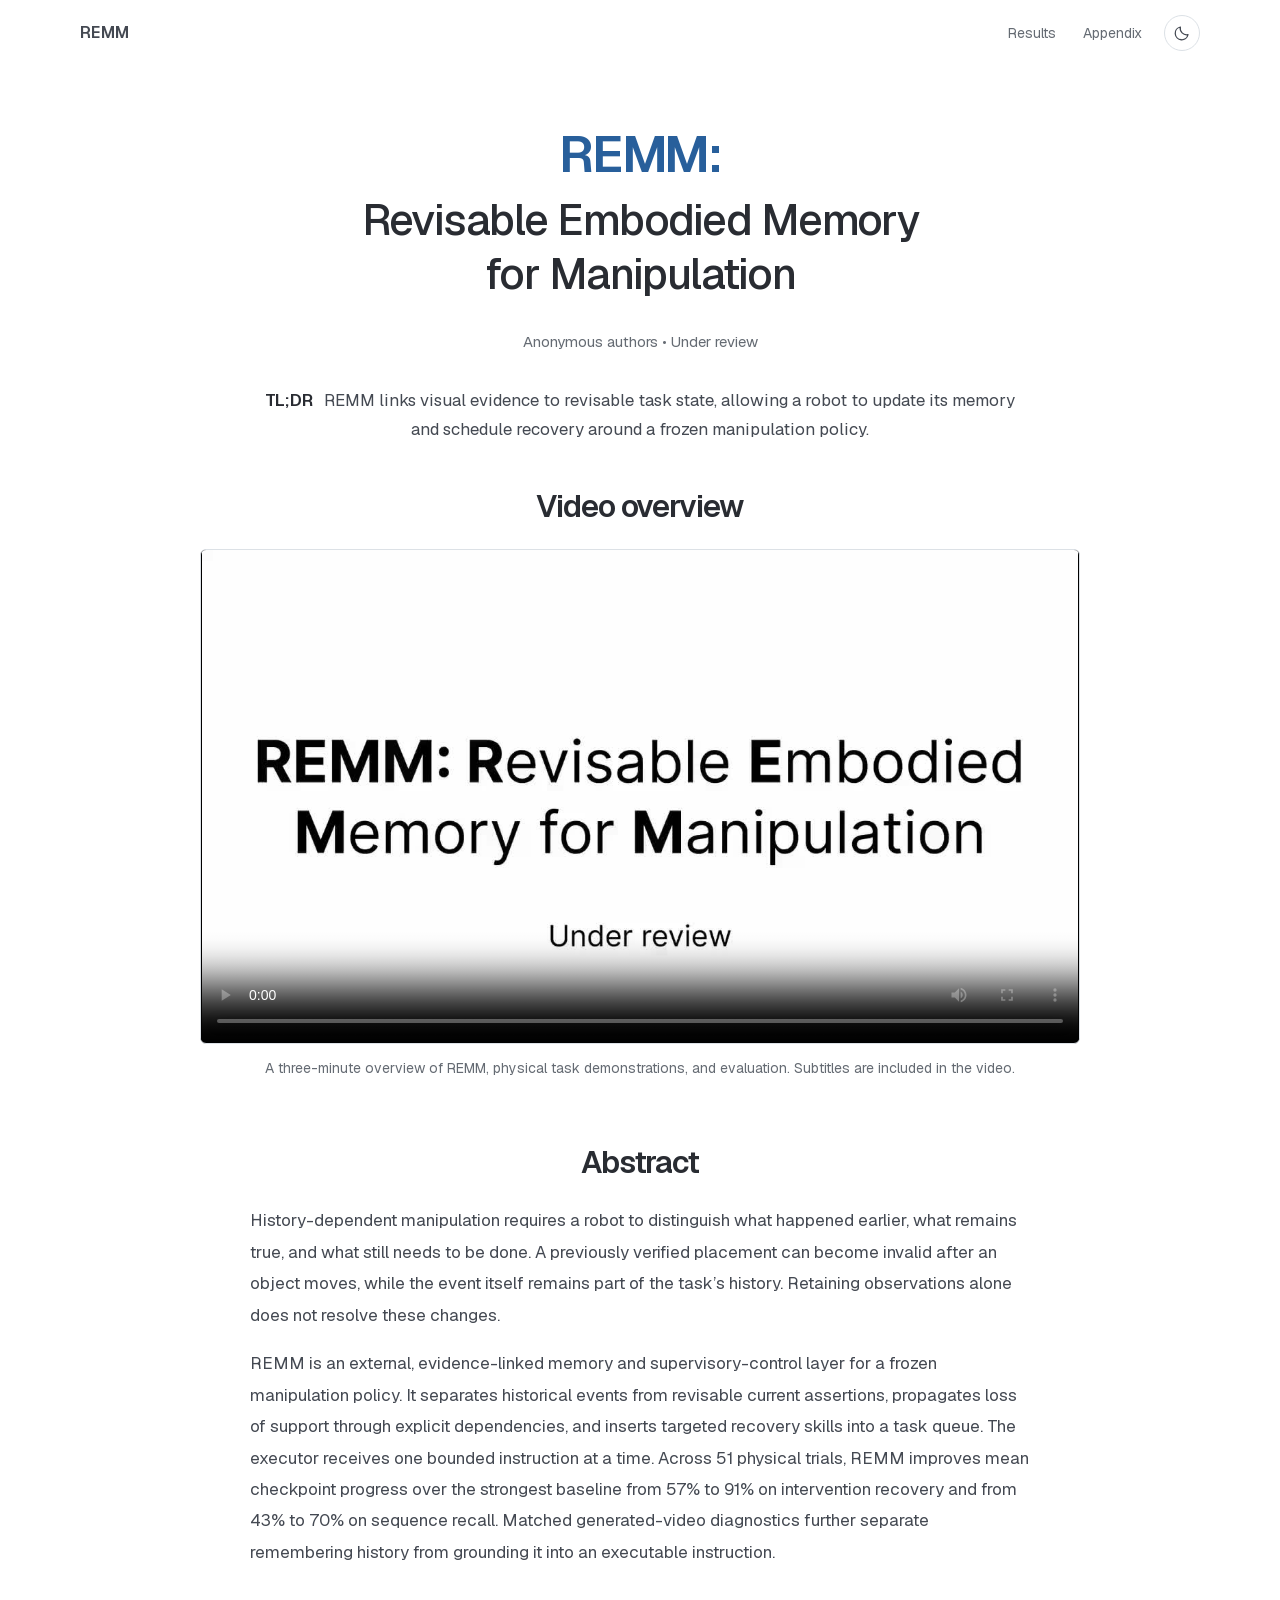
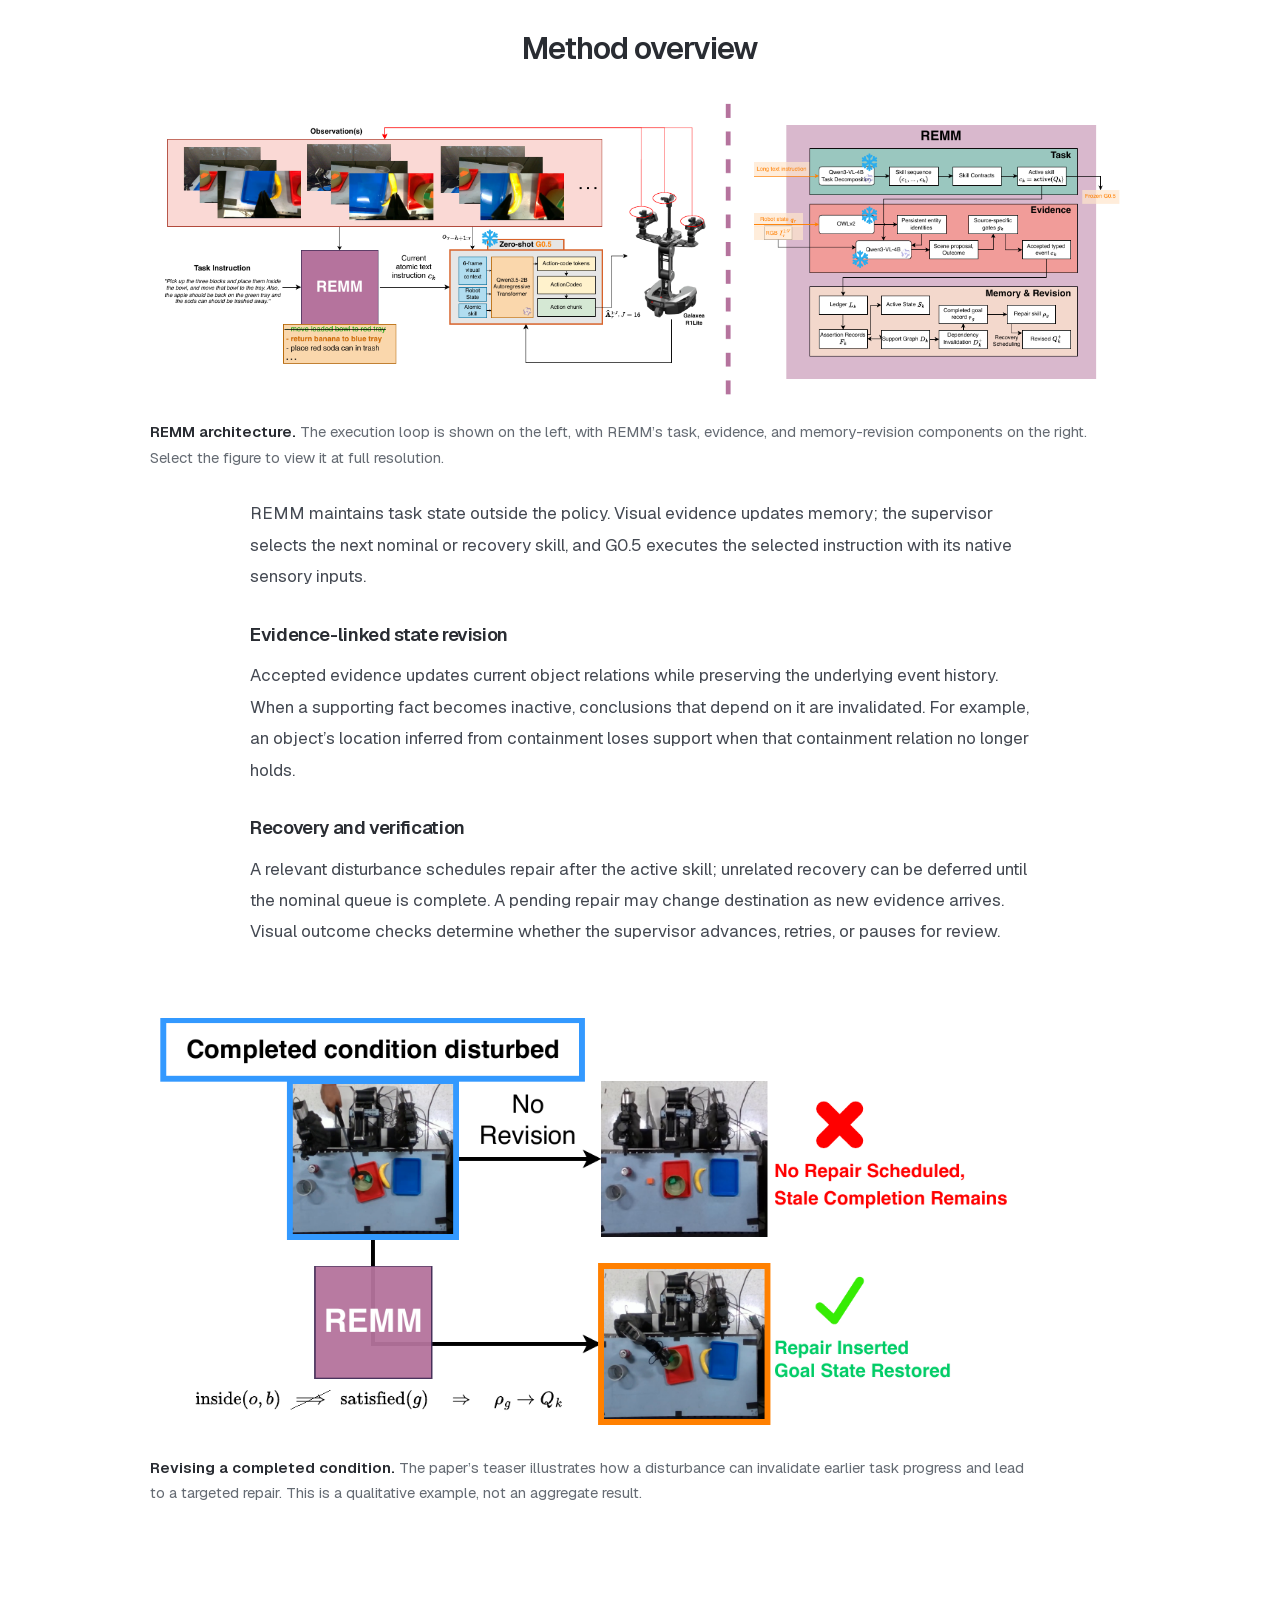
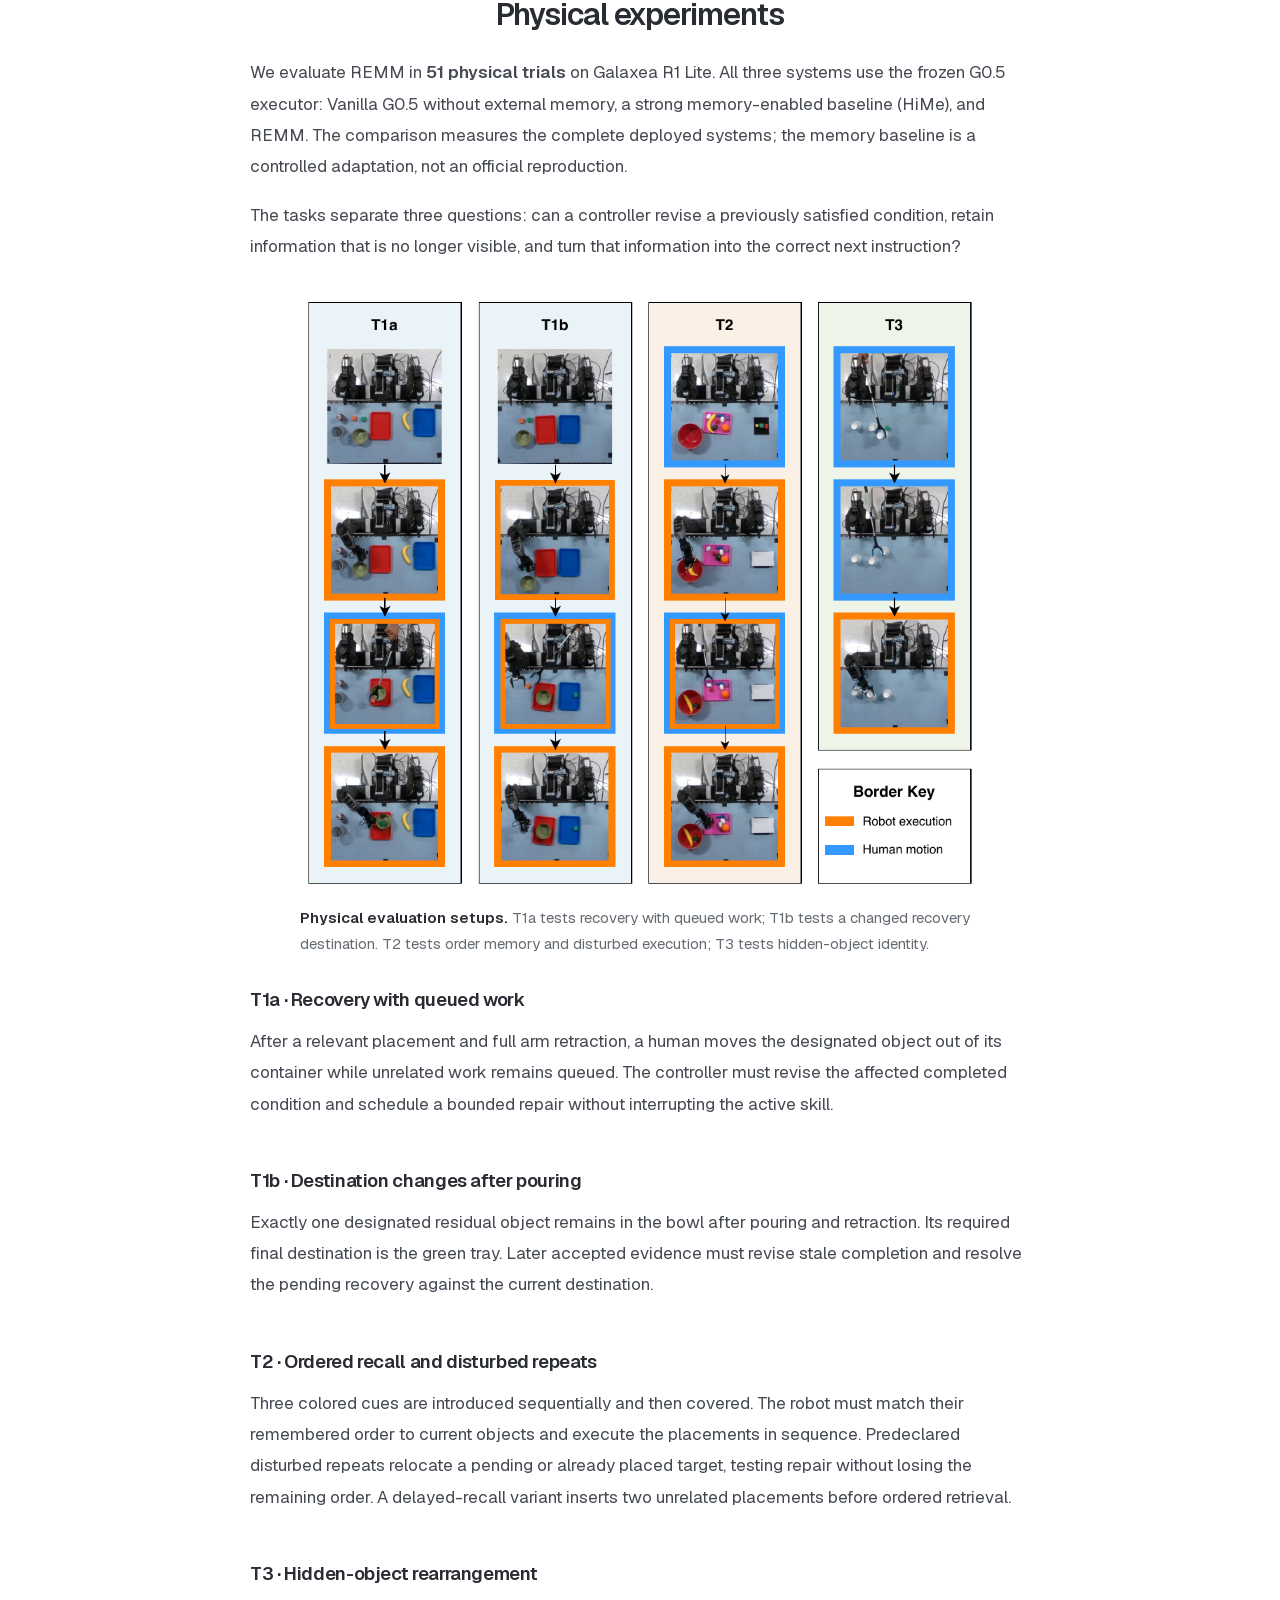
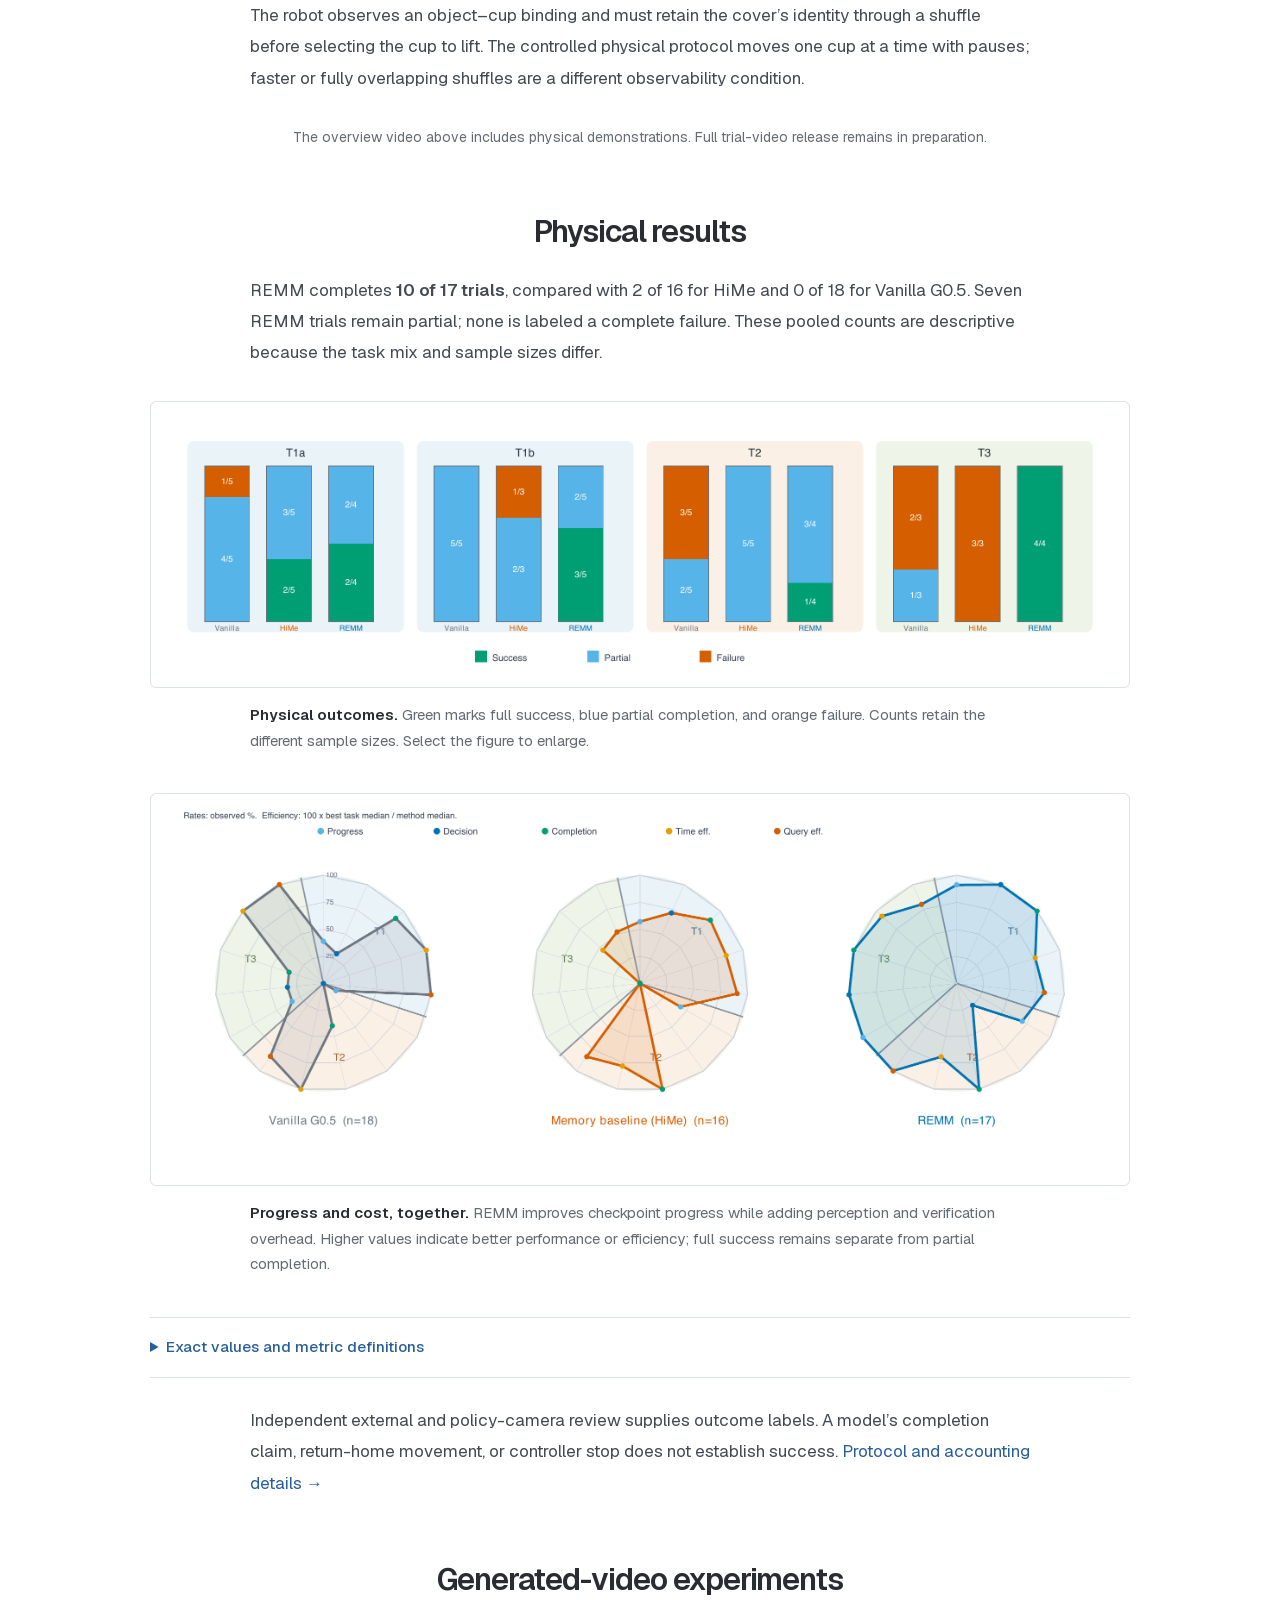
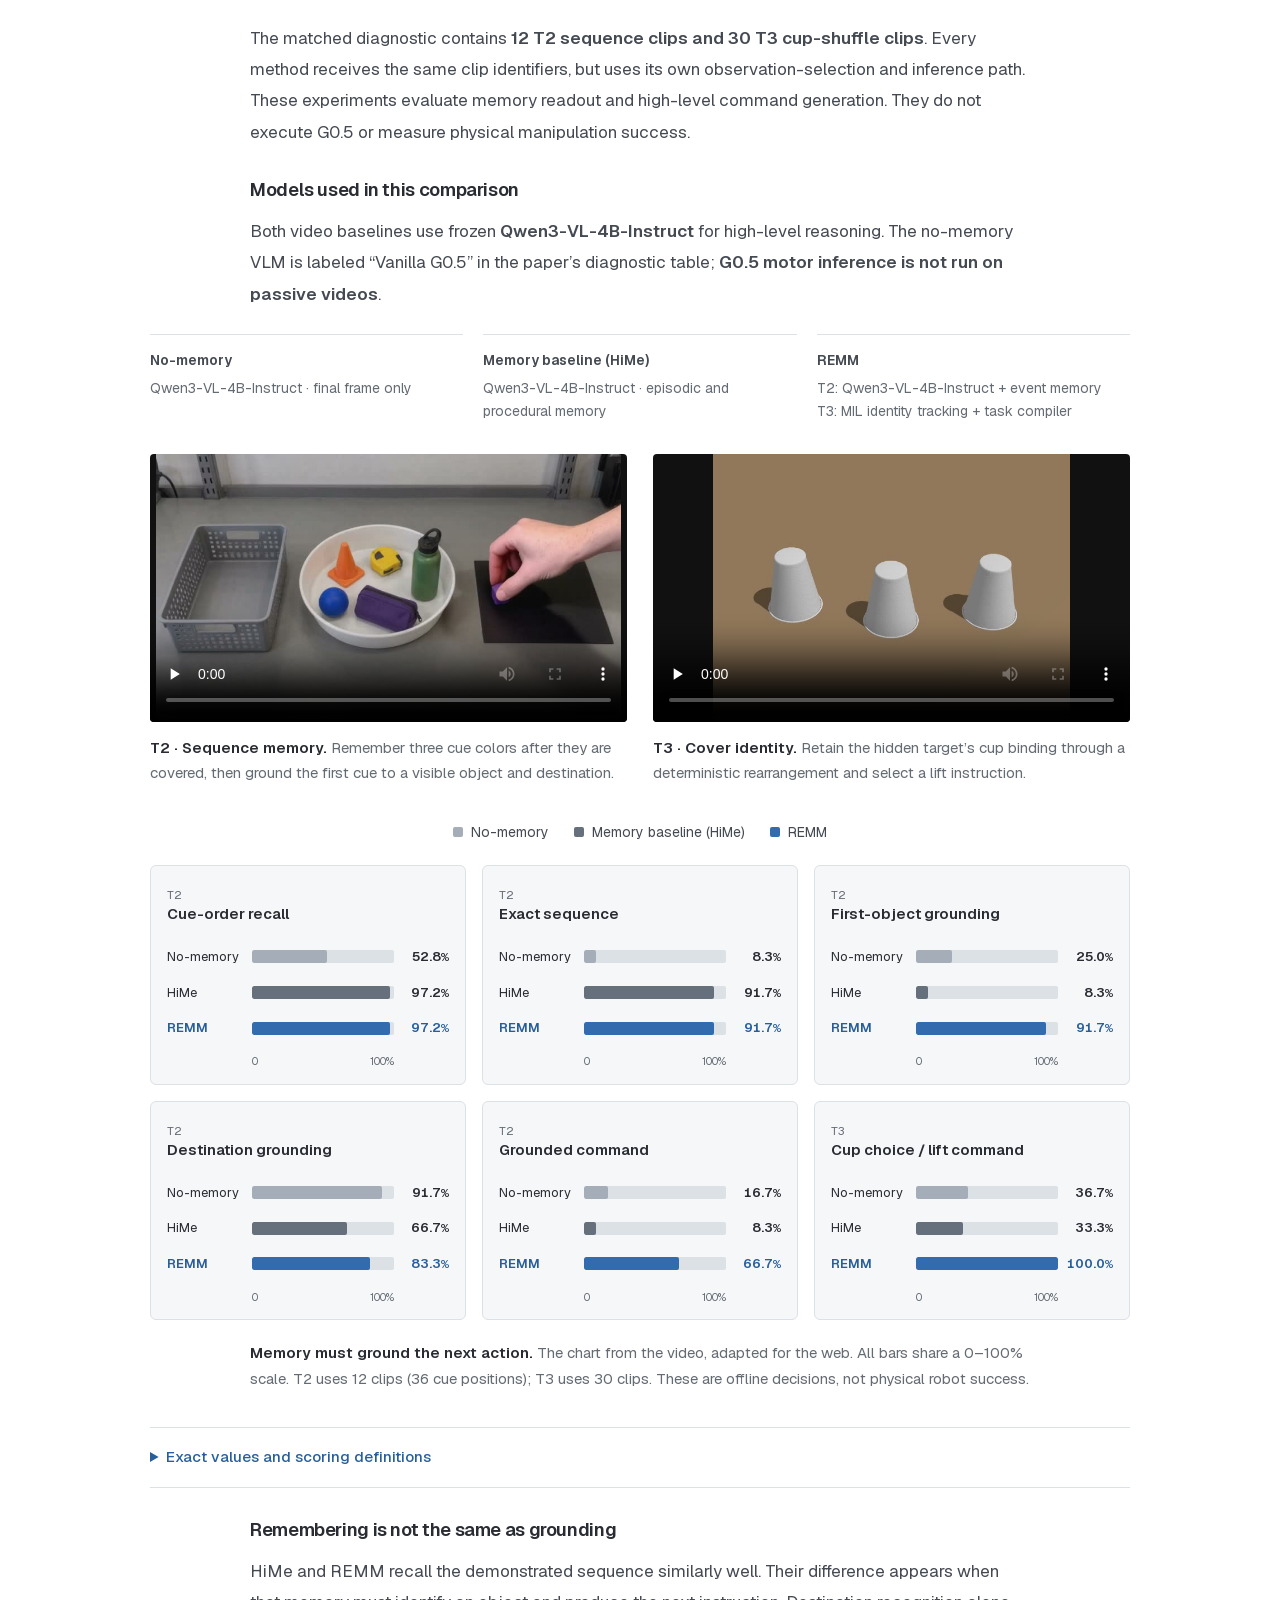
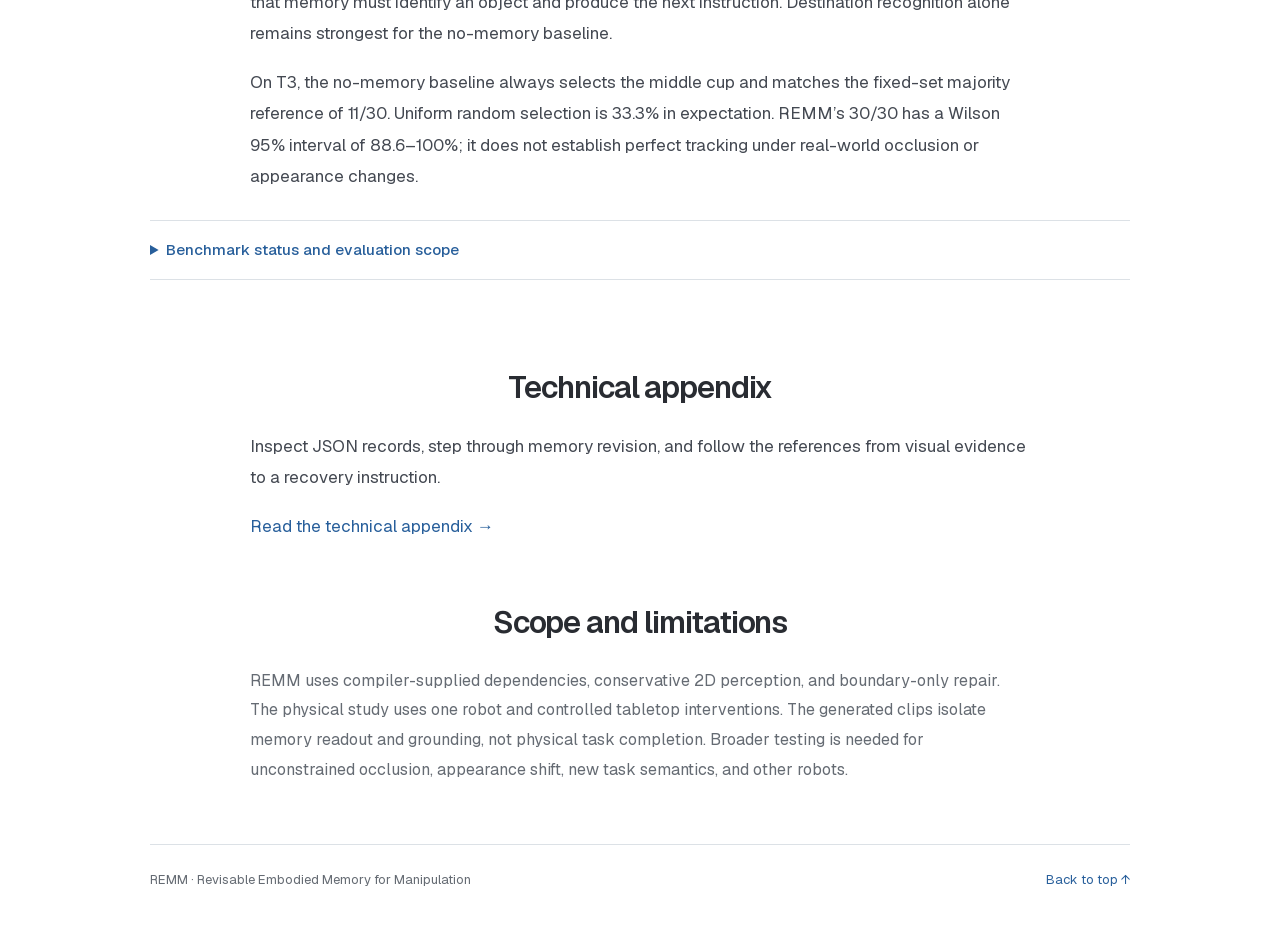
==== index.html @ a5c566fd "Publish REMM project website" ====
<!DOCTYPE html><html lang="en"><head><meta charSet="utf-8"/><meta name="viewport" content="width=device-width, initial-scale=1"/><link rel="preload" href="/figures/architecture.png" as="image"/><link rel="preload" href="/figures/teaser.png" as="image"/><link rel="stylesheet" href="/_next/static/css/index.B6FspDvH.css" data-rsc-css-href="/_next/static/css/index.B6FspDvH.css" data-precedence="vite-rsc/importer-resources"/><link rel="modulepreload" fetchPriority="low" href="/_next/static/chunks/index-BjGz3bjh.js"/><script src="/_next/static/chunks/rolldown-runtime-C60lm6uB.js" type="module" async=""></script><script src="/_next/static/chunks/framework-D_rUT4EX.js" type="module" async=""></script><link rel="modulepreload" href="/_next/static/chunks/layout-segment-context-DoL-83Xc.js" crossorigin=""/><link rel="modulepreload" href="/_next/static/chunks/theme-toggle-CH749g_k.js" crossorigin=""/><link rel="modulepreload" href="/_next/static/chunks/table-DgyOgByA.js" crossorigin=""/><title>REMM — Revisable Embodied Memory for Manipulation</title><meta name="description" content="Evidence-linked memory and supervisory control for history-dependent robot manipulation."/><script>(function(){var t;try{t=localStorage.getItem('remm-theme')}catch(e){}document.documentElement.dataset.theme=t==='dark'||t==='light'?t:matchMedia('(prefers-color-scheme: dark)').matches?'dark':'light'})()</script><script>Object.assign(((self[Symbol.for("vinext.navigationRuntime")]??={bootstrap:{routeManifest:null},functions:{}}).bootstrap.rsc??={rsc:[]}),{params:{},nav:{"pathname":"/","searchParams":[]}})</script><link rel="modulepreload" href="/_next/static/chunks/index-BjGz3bjh.js" />
<link rel="preload" href="/_next/static/_vinext_fonts/geist-8ac0455e797f/geist-98bbbccb.woff2" as="font" type="font/woff2" crossorigin />
<link rel="preload" href="/_next/static/_vinext_fonts/geist-mono-00e989178794/geist-mono-013b2f2f.woff2" as="font" type="font/woff2" crossorigin />
<style data-vinext-fonts>/* cyrillic-ext */
@font-face {
  font-family: 'Geist';
  font-style: normal;
  font-weight: 100 900;
  font-display: swap;
  src: url(/_next/static/_vinext_fonts/geist-8ac0455e797f/geist-ff2310f5.woff2) format('woff2');
  unicode-range: U+0460-052F, U+1C80-1C8A, U+20B4, U+2DE0-2DFF, U+A640-A69F, U+FE2E-FE2F;
}
/* cyrillic */
@font-face {
  font-family: 'Geist';
  font-style: normal;
  font-weight: 100 900;
  font-display: swap;
  src: url(/_next/static/_vinext_fonts/geist-8ac0455e797f/geist-875ccdd4.woff2) format('woff2');
  unicode-range: U+0301, U+0400-045F, U+0490-0491, U+04B0-04B1, U+2116;
}
/* vietnamese */
@font-face {
  font-family: 'Geist';
  font-style: normal;
  font-weight: 100 900;
  font-display: swap;
  src: url(/_next/static/_vinext_fonts/geist-8ac0455e797f/geist-52306abf.woff2) format('woff2');
  unicode-range: U+0102-0103, U+0110-0111, U+0128-0129, U+0168-0169, U+01A0-01A1, U+01AF-01B0, U+0300-0301, U+0303-0304, U+0308-0309, U+0323, U+0329, U+1EA0-1EF9, U+20AB;
}
/* latin-ext */
@font-face {
  font-family: 'Geist';
  font-style: normal;
  font-weight: 100 900;
  font-display: swap;
  src: url(/_next/static/_vinext_fonts/geist-8ac0455e797f/geist-001175b1.woff2) format('woff2');
  unicode-range: U+0100-02BA, U+02BD-02C5, U+02C7-02CC, U+02CE-02D7, U+02DD-02FF, U+0304, U+0308, U+0329, U+1D00-1DBF, U+1E00-1E9F, U+1EF2-1EFF, U+2020, U+20A0-20AB, U+20AD-20C0, U+2113, U+2C60-2C7F, U+A720-A7FF;
}
/* latin */
@font-face {
  font-family: 'Geist';
  font-style: normal;
  font-weight: 100 900;
  font-display: swap;
  src: url(/_next/static/_vinext_fonts/geist-8ac0455e797f/geist-98bbbccb.woff2) format('woff2');
  unicode-range: U+0000-00FF, U+0131, U+0152-0153, U+02BB-02BC, U+02C6, U+02DA, U+02DC, U+0304, U+0308, U+0329, U+2000-206F, U+20AC, U+2122, U+2191, U+2193, U+2212, U+2215, U+FEFF, U+FFFD;
}

@font-face {
  font-family: 'Geist Fallback';
  src: local("Arial");
  ascent-override: 95.94%;
  descent-override: 28.16%;
  line-gap-override: 0.00%;
  size-adjust: 104.76%;
}

.__font_geist_19ysh9d { font-family: 'Geist', 'Geist Fallback'; font-style: normal; }

.__variable_geist_19ysh9d { --font-geist-sans: 'Geist', 'Geist Fallback'; }

/* cyrillic-ext */
@font-face {
  font-family: 'Geist Mono';
  font-style: normal;
  font-weight: 100 900;
  font-display: swap;
  src: url(/_next/static/_vinext_fonts/geist-mono-00e989178794/geist-mono-f6b33328.woff2) format('woff2');
  unicode-range: U+0460-052F, U+1C80-1C8A, U+20B4, U+2DE0-2DFF, U+A640-A69F, U+FE2E-FE2F;
}
/* cyrillic */
@font-face {
  font-family: 'Geist Mono';
  font-style: normal;
  font-weight: 100 900;
  font-display: swap;
  src: url(/_next/static/_vinext_fonts/geist-mono-00e989178794/geist-mono-44e03052.woff2) format('woff2');
  unicode-range: U+0301, U+0400-045F, U+0490-0491, U+04B0-04B1, U+2116;
}
/* symbols2 */
@font-face {
  font-family: 'Geist Mono';
  font-style: normal;
  font-weight: 100 900;
  font-display: swap;
  src: url(/_next/static/_vinext_fonts/geist-mono-00e989178794/geist-mono-0638449e.woff2) format('woff2');
  unicode-range: U+2000-2001, U+2004-2008, U+200A, U+23B8-23BD, U+2500-259F;
}
/* vietnamese */
@font-face {
  font-family: 'Geist Mono';
  font-style: normal;
  font-weight: 100 900;
  font-display: swap;
  src: url(/_next/static/_vinext_fonts/geist-mono-00e989178794/geist-mono-971fb274.woff2) format('woff2');
  unicode-range: U+0102-0103, U+0110-0111, U+0128-0129, U+0168-0169, U+01A0-01A1, U+01AF-01B0, U+0300-0301, U+0303-0304, U+0308-0309, U+0323, U+0329, U+1EA0-1EF9, U+20AB;
}
/* latin-ext */
@font-face {
  font-family: 'Geist Mono';
  font-style: normal;
  font-weight: 100 900;
  font-display: swap;
  src: url(/_next/static/_vinext_fonts/geist-mono-00e989178794/geist-mono-44745446.woff2) format('woff2');
  unicode-range: U+0100-02BA, U+02BD-02C5, U+02C7-02CC, U+02CE-02D7, U+02DD-02FF, U+0304, U+0308, U+0329, U+1D00-1DBF, U+1E00-1E9F, U+1EF2-1EFF, U+2020, U+20A0-20AB, U+20AD-20C0, U+2113, U+2C60-2C7F, U+A720-A7FF;
}
/* latin */
@font-face {
  font-family: 'Geist Mono';
  font-style: normal;
  font-weight: 100 900;
  font-display: swap;
  src: url(/_next/static/_vinext_fonts/geist-mono-00e989178794/geist-mono-013b2f2f.woff2) format('woff2');
  unicode-range: U+0000-00FF, U+0131, U+0152-0153, U+02BB-02BC, U+02C6, U+02DA, U+02DC, U+0304, U+0308, U+0329, U+2000-206F, U+20AC, U+2122, U+2191, U+2193, U+2212, U+2215, U+FEFF, U+FFFD;
}

@font-face {
  font-family: 'Geist Mono Fallback';
  src: local("Arial");
  ascent-override: 74.67%;
  descent-override: 21.92%;
  line-gap-override: 0.00%;
  size-adjust: 134.59%;
}

.__font_geist_mono_1001rt9 { font-family: 'Geist Mono', 'Geist Mono Fallback'; font-style: normal; }

.__variable_geist_mono_1001rt9 { --font-geist-mono: 'Geist Mono', 'Geist Mono Fallback'; }
</style>
</head><body class="__variable_geist_19ysh9d __variable_geist_mono_1001rt9 antialiased"><a class="skip" href="#video">Skip to content</a><header class="site-header"><a href="#overview" class="site-name">REMM</a><nav aria-label="Page sections"><a href="#results">Results</a><a href="/appendix/">Appendix</a></nav><button type="button" class="theme-toggle" aria-label="Switch to dark mode" title="Switch to dark mode"><svg class="theme-moon" viewBox="0 0 24 24" aria-hidden="true"><path d="M20 14.2A8.6 8.6 0 0 1 9.8 4a8.6 8.6 0 1 0 10.2 10.2Z"></path></svg><svg class="theme-sun" viewBox="0 0 24 24" aria-hidden="true"><circle cx="12" cy="12" r="4"></circle><path d="M12 2v2m0 16v2M2 12h2m16 0h2M5 5l1.5 1.5m11 11L19 19M5 19l1.5-1.5m11-11L19 5"></path></svg></button></header><main><section class="paper-header" id="overview"><h1><span>REMM:</span><br/><span class="paper-subtitle">Revisable Embodied Memory<br class="title-break"/> for Manipulation</span></h1><p class="project-note">Anonymous authors • Under review</p><p class="tldr"><strong>TL;DR</strong> REMM links visual evidence to revisable task state, allowing a robot to update its memory and schedule recovery around a frozen manipulation policy.</p></section><section class="paper-section prose" id="video"><h2>Video overview</h2><video class="overview-video" controls="" playsInline="" preload="metadata" poster="/videos/remm-overview-poster.jpg" aria-label="REMM project overview and experiments"><source src="/videos/remm-overview.mp4" type="video/mp4"/>Your browser does not support embedded video.</video><p class="section-caption">A three-minute overview of REMM, physical task demonstrations, and evaluation. Subtitles are included in the video.</p></section><section class="paper-section prose" id="abstract"><h2>Abstract</h2><p>History-dependent manipulation requires a robot to distinguish what happened earlier, what remains true, and what still needs to be done. A previously verified placement can become invalid after an object moves, while the event itself remains part of the task’s history. Retaining observations alone does not resolve these changes.</p><p>REMM is an external, evidence-linked memory and supervisory-control layer for a frozen manipulation policy. It separates historical events from revisable current assertions, propagates loss of support through explicit dependencies, and inserts targeted recovery skills into a task queue. The executor receives one bounded instruction at a time. Across 51 physical trials, REMM improves mean checkpoint progress over the strongest baseline from 57% to 91% on intervention recovery and from 43% to 70% on sequence recall. Matched generated-video diagnostics further separate remembering history from grounding it into an executable instruction.</p></section><section class="paper-section" id="method"><h2>Method overview</h2><figure class="paper-figure architecture-figure"><a href="/figures/architecture.png" target="_blank" rel="noopener noreferrer" aria-label="Open architecture figure at full resolution"><img src="/figures/architecture.png" width="1480" height="475" alt="Paper architecture figure: observations, REMM, frozen G0.5 and the robot execution loop on the left; REMM task, evidence, and memory revision components on the right."/></a><figcaption><strong>REMM architecture.</strong> The execution loop is shown on the left, with REMM’s task, evidence, and memory-revision components on the right. Select the figure to view it at full resolution.</figcaption></figure><p class="prose intro">REMM maintains task state outside the policy. Visual evidence updates memory; the supervisor selects the next nominal or recovery skill, and G0.5 executes the selected instruction with its native sensory inputs.</p><div class="prose method-text"><h3>Evidence-linked state revision</h3><p>Accepted evidence updates current object relations while preserving the underlying event history. When a supporting fact becomes inactive, conclusions that depend on it are invalidated. For example, an object’s location inferred from containment loses support when that containment relation no longer holds.</p><h3>Recovery and verification</h3><p>A relevant disturbance schedules repair after the active skill; unrelated recovery can be deferred until the nominal queue is complete. A pending repair may change destination as new evidence arrives. Visual outcome checks determine whether the supervisor advances, retries, or pauses for review.</p></div></section><figure class="teaser paper-figure"><img src="/figures/teaser.png" width="1190" height="600" alt="Illustrative comparison: a disturbed completed condition remains stale without revision, while REMM schedules a repair."/><figcaption><strong>Revising a completed condition.</strong> The paper’s teaser illustrates how a disturbance can invalidate earlier task progress and lead to a targeted repair. This is a qualitative example, not an aggregate result.</figcaption></figure><section class="paper-section" id="tasks"><h2>Physical experiments</h2><div class="prose"><p>We evaluate REMM in <strong>51 physical trials</strong> on Galaxea R1 Lite. All three systems use the frozen G0.5 executor: Vanilla G0.5 without external memory, a strong memory-enabled baseline (HiMe), and REMM. The comparison measures the complete deployed systems; the memory baseline is a controlled adaptation, not an official reproduction.</p><p>The tasks separate three questions: can a controller revise a previously satisfied condition, retain information that is no longer visible, and turn that information into the correct next instruction?</p></div><figure class="paper-figure task-figure"><img src="/figures/setup.png" width="970" height="855" loading="lazy" alt="Physical task sequences for T1a, T1b, T2, and T3. Orange borders identify robot execution and blue borders identify human motion."/><figcaption><strong>Physical evaluation setups.</strong> T1a tests recovery with queued work; T1b tests a changed recovery destination. T2 tests order memory and disturbed execution; T3 tests hidden-object identity.</figcaption></figure><div class="prose task-list"><article><h3>T1a · Recovery with queued work</h3><p>After a relevant placement and full arm retraction, a human moves the designated object out of its container while unrelated work remains queued. The controller must revise the affected completed condition and schedule a bounded repair without interrupting the active skill.</p></article><article><h3>T1b · Destination changes after pouring</h3><p>Exactly one designated residual object remains in the bowl after pouring and retraction. Its required final destination is the green tray. Later accepted evidence must revise stale completion and resolve the pending recovery against the current destination.</p></article><article><h3>T2 · Ordered recall and disturbed repeats</h3><p>Three colored cues are introduced sequentially and then covered. The robot must match their remembered order to current objects and execute the placements in sequence. Predeclared disturbed repeats relocate a pending or already placed target, testing repair without losing the remaining order. A delayed-recall variant inserts two unrelated placements before ordered retrieval.</p></article><article><h3>T3 · Hidden-object rearrangement</h3><p>The robot observes an object–cup binding and must retain the cover’s identity through a shuffle before selecting the cup to lift. The controlled physical protocol moves one cup at a time with pauses; faster or fully overlapping shuffles are a different observability condition.</p></article></div><p class="prose section-caption">The overview video above includes physical demonstrations. Full trial-video release remains in preparation.</p></section><section class="paper-section" id="results"><h2>Physical results</h2><div class="prose"><p>REMM completes <strong>10 of 17 trials</strong>, compared with 2 of 16 for HiMe and 0 of 18 for Vanilla G0.5. Seven REMM trials remain partial; none is labeled a complete failure. These pooled counts are descriptive because the task mix and sample sizes differ.</p></div><figure class="paper-figure result-figure"><a href="/figures/physical-outcomes.png" target="_blank" rel="noopener noreferrer"><img src="/figures/physical-outcomes.png" loading="lazy" alt="Paper outcome figure: full success, partial completion and failure by task. REMM has full successes in every task family and no complete failures."/></a><figcaption><strong>Physical outcomes.</strong> Green marks full success, blue partial completion, and orange failure. Counts retain the different sample sizes. Select the figure to enlarge.</figcaption></figure><figure class="paper-figure result-figure profile-figure"><a href="/figures/system-profile.png" target="_blank" rel="noopener noreferrer"><img src="/figures/system-profile.png" loading="lazy" alt="Paper system profiles comparing Vanilla G0.5, the memory baseline (HiMe), and REMM across task progress, decisions, non-failure completion, time and query efficiency."/></a><figcaption><strong>Progress and cost, together.</strong> REMM improves checkpoint progress while adding perception and verification overhead. Higher values indicate better performance or efficiency; full success remains separate from partial completion.</figcaption></figure><details class="result-details"><summary>Exact values and metric definitions</summary>    <div class="research-table-wrap" role="region" aria-label="Physical outcomes · raw counts, separated by task" tabindex="0"><div data-slot="table-container" class="relative w-full overflow-x-auto"><table data-slot="table" class="w-full caption-bottom text-sm research-table"><caption>Physical outcomes · raw counts, separated by task</caption><thead data-slot="table-header" class="[&amp;_tr]:border-b"><tr data-slot="table-row" class="hover:bg-muted/50 data-[state=selected]:bg-muted border-b transition-colors has-aria-expanded:bg-muted/50"><th data-slot="table-head" class="text-foreground h-10 px-2 text-left align-middle font-medium whitespace-nowrap [&amp;:has([role=checkbox])]:pr-0" scope="col">Task</th><th data-slot="table-head" class="text-foreground h-10 px-2 text-left align-middle font-medium whitespace-nowrap [&amp;:has([role=checkbox])]:pr-0" scope="col">System</th><th data-slot="table-head" class="text-foreground h-10 px-2 text-left align-middle font-medium whitespace-nowrap [&amp;:has([role=checkbox])]:pr-0" scope="col">Trials</th><th data-slot="table-head" class="text-foreground h-10 px-2 text-left align-middle font-medium whitespace-nowrap [&amp;:has([role=checkbox])]:pr-0" scope="col">Full success</th><th data-slot="table-head" class="text-foreground h-10 px-2 text-left align-middle font-medium whitespace-nowrap [&amp;:has([role=checkbox])]:pr-0" scope="col">Partial</th><th data-slot="table-head" class="text-foreground h-10 px-2 text-left align-middle font-medium whitespace-nowrap [&amp;:has([role=checkbox])]:pr-0" scope="col">Failure</th></tr></thead><tbody data-slot="table-body" class="[&amp;_tr:last-child]:border-0"><tr data-slot="table-row" class="hover:bg-muted/50 data-[state=selected]:bg-muted border-b transition-colors has-aria-expanded:bg-muted/50"><th data-slot="table-head" class="text-foreground h-10 px-2 text-left align-middle font-medium whitespace-nowrap [&amp;:has([role=checkbox])]:pr-0" scope="row">T1a</th><td data-slot="table-cell" class="p-2 align-middle whitespace-nowrap [&amp;:has([role=checkbox])]:pr-0">Vanilla G0.5</td><td data-slot="table-cell" class="p-2 align-middle whitespace-nowrap [&amp;:has([role=checkbox])]:pr-0">5</td><td data-slot="table-cell" class="p-2 align-middle whitespace-nowrap [&amp;:has([role=checkbox])]:pr-0">0</td><td data-slot="table-cell" class="p-2 align-middle whitespace-nowrap [&amp;:has([role=checkbox])]:pr-0">4</td><td data-slot="table-cell" class="p-2 align-middle whitespace-nowrap [&amp;:has([role=checkbox])]:pr-0">1</td></tr><tr data-slot="table-row" class="hover:bg-muted/50 data-[state=selected]:bg-muted border-b transition-colors has-aria-expanded:bg-muted/50"><th data-slot="table-head" class="text-foreground h-10 px-2 text-left align-middle font-medium whitespace-nowrap [&amp;:has([role=checkbox])]:pr-0" scope="row">T1a</th><td data-slot="table-cell" class="p-2 align-middle whitespace-nowrap [&amp;:has([role=checkbox])]:pr-0">HiMe</td><td data-slot="table-cell" class="p-2 align-middle whitespace-nowrap [&amp;:has([role=checkbox])]:pr-0">5</td><td data-slot="table-cell" class="p-2 align-middle whitespace-nowrap [&amp;:has([role=checkbox])]:pr-0">2</td><td data-slot="table-cell" class="p-2 align-middle whitespace-nowrap [&amp;:has([role=checkbox])]:pr-0">3</td><td data-slot="table-cell" class="p-2 align-middle whitespace-nowrap [&amp;:has([role=checkbox])]:pr-0">0</td></tr><tr data-slot="table-row" class="hover:bg-muted/50 data-[state=selected]:bg-muted border-b transition-colors has-aria-expanded:bg-muted/50 ours-row"><th data-slot="table-head" class="text-foreground h-10 px-2 text-left align-middle font-medium whitespace-nowrap [&amp;:has([role=checkbox])]:pr-0" scope="row">T1a</th><td data-slot="table-cell" class="p-2 align-middle whitespace-nowrap [&amp;:has([role=checkbox])]:pr-0">REMM</td><td data-slot="table-cell" class="p-2 align-middle whitespace-nowrap [&amp;:has([role=checkbox])]:pr-0">4</td><td data-slot="table-cell" class="p-2 align-middle whitespace-nowrap [&amp;:has([role=checkbox])]:pr-0">2</td><td data-slot="table-cell" class="p-2 align-middle whitespace-nowrap [&amp;:has([role=checkbox])]:pr-0">2</td><td data-slot="table-cell" class="p-2 align-middle whitespace-nowrap [&amp;:has([role=checkbox])]:pr-0">0</td></tr><tr data-slot="table-row" class="hover:bg-muted/50 data-[state=selected]:bg-muted border-b transition-colors has-aria-expanded:bg-muted/50"><th data-slot="table-head" class="text-foreground h-10 px-2 text-left align-middle font-medium whitespace-nowrap [&amp;:has([role=checkbox])]:pr-0" scope="row">T1b</th><td data-slot="table-cell" class="p-2 align-middle whitespace-nowrap [&amp;:has([role=checkbox])]:pr-0">Vanilla G0.5</td><td data-slot="table-cell" class="p-2 align-middle whitespace-nowrap [&amp;:has([role=checkbox])]:pr-0">5</td><td data-slot="table-cell" class="p-2 align-middle whitespace-nowrap [&amp;:has([role=checkbox])]:pr-0">0</td><td data-slot="table-cell" class="p-2 align-middle whitespace-nowrap [&amp;:has([role=checkbox])]:pr-0">5</td><td data-slot="table-cell" class="p-2 align-middle whitespace-nowrap [&amp;:has([role=checkbox])]:pr-0">0</td></tr><tr data-slot="table-row" class="hover:bg-muted/50 data-[state=selected]:bg-muted border-b transition-colors has-aria-expanded:bg-muted/50"><th data-slot="table-head" class="text-foreground h-10 px-2 text-left align-middle font-medium whitespace-nowrap [&amp;:has([role=checkbox])]:pr-0" scope="row">T1b</th><td data-slot="table-cell" class="p-2 align-middle whitespace-nowrap [&amp;:has([role=checkbox])]:pr-0">HiMe</td><td data-slot="table-cell" class="p-2 align-middle whitespace-nowrap [&amp;:has([role=checkbox])]:pr-0">3</td><td data-slot="table-cell" class="p-2 align-middle whitespace-nowrap [&amp;:has([role=checkbox])]:pr-0">0</td><td data-slot="table-cell" class="p-2 align-middle whitespace-nowrap [&amp;:has([role=checkbox])]:pr-0">2</td><td data-slot="table-cell" class="p-2 align-middle whitespace-nowrap [&amp;:has([role=checkbox])]:pr-0">1</td></tr><tr data-slot="table-row" class="hover:bg-muted/50 data-[state=selected]:bg-muted border-b transition-colors has-aria-expanded:bg-muted/50 ours-row"><th data-slot="table-head" class="text-foreground h-10 px-2 text-left align-middle font-medium whitespace-nowrap [&amp;:has([role=checkbox])]:pr-0" scope="row">T1b</th><td data-slot="table-cell" class="p-2 align-middle whitespace-nowrap [&amp;:has([role=checkbox])]:pr-0">REMM</td><td data-slot="table-cell" class="p-2 align-middle whitespace-nowrap [&amp;:has([role=checkbox])]:pr-0">5</td><td data-slot="table-cell" class="p-2 align-middle whitespace-nowrap [&amp;:has([role=checkbox])]:pr-0">3</td><td data-slot="table-cell" class="p-2 align-middle whitespace-nowrap [&amp;:has([role=checkbox])]:pr-0">2</td><td data-slot="table-cell" class="p-2 align-middle whitespace-nowrap [&amp;:has([role=checkbox])]:pr-0">0</td></tr><tr data-slot="table-row" class="hover:bg-muted/50 data-[state=selected]:bg-muted border-b transition-colors has-aria-expanded:bg-muted/50"><th data-slot="table-head" class="text-foreground h-10 px-2 text-left align-middle font-medium whitespace-nowrap [&amp;:has([role=checkbox])]:pr-0" scope="row">T2</th><td data-slot="table-cell" class="p-2 align-middle whitespace-nowrap [&amp;:has([role=checkbox])]:pr-0">Vanilla G0.5</td><td data-slot="table-cell" class="p-2 align-middle whitespace-nowrap [&amp;:has([role=checkbox])]:pr-0">5</td><td data-slot="table-cell" class="p-2 align-middle whitespace-nowrap [&amp;:has([role=checkbox])]:pr-0">0</td><td data-slot="table-cell" class="p-2 align-middle whitespace-nowrap [&amp;:has([role=checkbox])]:pr-0">2</td><td data-slot="table-cell" class="p-2 align-middle whitespace-nowrap [&amp;:has([role=checkbox])]:pr-0">3</td></tr><tr data-slot="table-row" class="hover:bg-muted/50 data-[state=selected]:bg-muted border-b transition-colors has-aria-expanded:bg-muted/50"><th data-slot="table-head" class="text-foreground h-10 px-2 text-left align-middle font-medium whitespace-nowrap [&amp;:has([role=checkbox])]:pr-0" scope="row">T2</th><td data-slot="table-cell" class="p-2 align-middle whitespace-nowrap [&amp;:has([role=checkbox])]:pr-0">HiMe</td><td data-slot="table-cell" class="p-2 align-middle whitespace-nowrap [&amp;:has([role=checkbox])]:pr-0">5</td><td data-slot="table-cell" class="p-2 align-middle whitespace-nowrap [&amp;:has([role=checkbox])]:pr-0">0</td><td data-slot="table-cell" class="p-2 align-middle whitespace-nowrap [&amp;:has([role=checkbox])]:pr-0">5</td><td data-slot="table-cell" class="p-2 align-middle whitespace-nowrap [&amp;:has([role=checkbox])]:pr-0">0</td></tr><tr data-slot="table-row" class="hover:bg-muted/50 data-[state=selected]:bg-muted border-b transition-colors has-aria-expanded:bg-muted/50 ours-row"><th data-slot="table-head" class="text-foreground h-10 px-2 text-left align-middle font-medium whitespace-nowrap [&amp;:has([role=checkbox])]:pr-0" scope="row">T2</th><td data-slot="table-cell" class="p-2 align-middle whitespace-nowrap [&amp;:has([role=checkbox])]:pr-0">REMM</td><td data-slot="table-cell" class="p-2 align-middle whitespace-nowrap [&amp;:has([role=checkbox])]:pr-0">4</td><td data-slot="table-cell" class="p-2 align-middle whitespace-nowrap [&amp;:has([role=checkbox])]:pr-0">1</td><td data-slot="table-cell" class="p-2 align-middle whitespace-nowrap [&amp;:has([role=checkbox])]:pr-0">3</td><td data-slot="table-cell" class="p-2 align-middle whitespace-nowrap [&amp;:has([role=checkbox])]:pr-0">0</td></tr><tr data-slot="table-row" class="hover:bg-muted/50 data-[state=selected]:bg-muted border-b transition-colors has-aria-expanded:bg-muted/50"><th data-slot="table-head" class="text-foreground h-10 px-2 text-left align-middle font-medium whitespace-nowrap [&amp;:has([role=checkbox])]:pr-0" scope="row">T3</th><td data-slot="table-cell" class="p-2 align-middle whitespace-nowrap [&amp;:has([role=checkbox])]:pr-0">Vanilla G0.5</td><td data-slot="table-cell" class="p-2 align-middle whitespace-nowrap [&amp;:has([role=checkbox])]:pr-0">3</td><td data-slot="table-cell" class="p-2 align-middle whitespace-nowrap [&amp;:has([role=checkbox])]:pr-0">0</td><td data-slot="table-cell" class="p-2 align-middle whitespace-nowrap [&amp;:has([role=checkbox])]:pr-0">1</td><td data-slot="table-cell" class="p-2 align-middle whitespace-nowrap [&amp;:has([role=checkbox])]:pr-0">2</td></tr><tr data-slot="table-row" class="hover:bg-muted/50 data-[state=selected]:bg-muted border-b transition-colors has-aria-expanded:bg-muted/50"><th data-slot="table-head" class="text-foreground h-10 px-2 text-left align-middle font-medium whitespace-nowrap [&amp;:has([role=checkbox])]:pr-0" scope="row">T3</th><td data-slot="table-cell" class="p-2 align-middle whitespace-nowrap [&amp;:has([role=checkbox])]:pr-0">HiMe</td><td data-slot="table-cell" class="p-2 align-middle whitespace-nowrap [&amp;:has([role=checkbox])]:pr-0">3</td><td data-slot="table-cell" class="p-2 align-middle whitespace-nowrap [&amp;:has([role=checkbox])]:pr-0">0</td><td data-slot="table-cell" class="p-2 align-middle whitespace-nowrap [&amp;:has([role=checkbox])]:pr-0">0</td><td data-slot="table-cell" class="p-2 align-middle whitespace-nowrap [&amp;:has([role=checkbox])]:pr-0">3</td></tr><tr data-slot="table-row" class="hover:bg-muted/50 data-[state=selected]:bg-muted border-b transition-colors has-aria-expanded:bg-muted/50 ours-row"><th data-slot="table-head" class="text-foreground h-10 px-2 text-left align-middle font-medium whitespace-nowrap [&amp;:has([role=checkbox])]:pr-0" scope="row">T3</th><td data-slot="table-cell" class="p-2 align-middle whitespace-nowrap [&amp;:has([role=checkbox])]:pr-0">REMM</td><td data-slot="table-cell" class="p-2 align-middle whitespace-nowrap [&amp;:has([role=checkbox])]:pr-0">4</td><td data-slot="table-cell" class="p-2 align-middle whitespace-nowrap [&amp;:has([role=checkbox])]:pr-0">4</td><td data-slot="table-cell" class="p-2 align-middle whitespace-nowrap [&amp;:has([role=checkbox])]:pr-0">0</td><td data-slot="table-cell" class="p-2 align-middle whitespace-nowrap [&amp;:has([role=checkbox])]:pr-0">0</td></tr></tbody></table></div></div><div class="prose"><h3>Progress is different from full success</h3><p>Checkpoint progress is the fraction of evaluator-defined checkpoints satisfied; full success requires all checkpoints. Relative to the strongest baseline in each family, REMM increases mean progress from 57% to 91% for T1 and from 43% to 70% for T2. REMM completes all four physical T3 trials.</p></div><div class="research-table-wrap" role="region" aria-label="Mean checkpoint progress · T1 pools T1a and T1b" tabindex="0"><div data-slot="table-container" class="relative w-full overflow-x-auto"><table data-slot="table" class="w-full caption-bottom text-sm research-table"><caption>Mean checkpoint progress · T1 pools T1a and T1b</caption><thead data-slot="table-header" class="[&amp;_tr]:border-b"><tr data-slot="table-row" class="hover:bg-muted/50 data-[state=selected]:bg-muted border-b transition-colors has-aria-expanded:bg-muted/50"><th data-slot="table-head" class="text-foreground h-10 px-2 text-left align-middle font-medium whitespace-nowrap [&amp;:has([role=checkbox])]:pr-0" scope="col">System</th><th data-slot="table-head" class="text-foreground h-10 px-2 text-left align-middle font-medium whitespace-nowrap [&amp;:has([role=checkbox])]:pr-0" scope="col">T1</th><th data-slot="table-head" class="text-foreground h-10 px-2 text-left align-middle font-medium whitespace-nowrap [&amp;:has([role=checkbox])]:pr-0" scope="col">T2</th><th data-slot="table-head" class="text-foreground h-10 px-2 text-left align-middle font-medium whitespace-nowrap [&amp;:has([role=checkbox])]:pr-0" scope="col">T3</th></tr></thead><tbody data-slot="table-body" class="[&amp;_tr:last-child]:border-0"><tr data-slot="table-row" class="hover:bg-muted/50 data-[state=selected]:bg-muted border-b transition-colors has-aria-expanded:bg-muted/50"><th data-slot="table-head" class="text-foreground h-10 px-2 text-left align-middle font-medium whitespace-nowrap [&amp;:has([role=checkbox])]:pr-0" scope="row">Vanilla G0.5</th><td data-slot="table-cell" class="p-2 align-middle whitespace-nowrap [&amp;:has([role=checkbox])]:pr-0">39.0%</td><td data-slot="table-cell" class="p-2 align-middle whitespace-nowrap [&amp;:has([role=checkbox])]:pr-0">13.3%</td><td data-slot="table-cell" class="p-2 align-middle whitespace-nowrap [&amp;:has([role=checkbox])]:pr-0">33.3%</td></tr><tr data-slot="table-row" class="hover:bg-muted/50 data-[state=selected]:bg-muted border-b transition-colors has-aria-expanded:bg-muted/50"><th data-slot="table-head" class="text-foreground h-10 px-2 text-left align-middle font-medium whitespace-nowrap [&amp;:has([role=checkbox])]:pr-0" scope="row">HiMe</th><td data-slot="table-cell" class="p-2 align-middle whitespace-nowrap [&amp;:has([role=checkbox])]:pr-0">57.1%</td><td data-slot="table-cell" class="p-2 align-middle whitespace-nowrap [&amp;:has([role=checkbox])]:pr-0">43.3%</td><td data-slot="table-cell" class="p-2 align-middle whitespace-nowrap [&amp;:has([role=checkbox])]:pr-0">0.0%</td></tr><tr data-slot="table-row" class="hover:bg-muted/50 data-[state=selected]:bg-muted border-b transition-colors has-aria-expanded:bg-muted/50 ours-row"><th data-slot="table-head" class="text-foreground h-10 px-2 text-left align-middle font-medium whitespace-nowrap [&amp;:has([role=checkbox])]:pr-0" scope="row">REMM</th><td data-slot="table-cell" class="p-2 align-middle whitespace-nowrap [&amp;:has([role=checkbox])]:pr-0">91.1%</td><td data-slot="table-cell" class="p-2 align-middle whitespace-nowrap [&amp;:has([role=checkbox])]:pr-0">70.0%</td><td data-slot="table-cell" class="p-2 align-middle whitespace-nowrap [&amp;:has([role=checkbox])]:pr-0">100.0%</td></tr></tbody></table></div></div><div class="research-table-wrap" role="region" aria-label="Decision accuracy / non-failure completion · eligible labeled trials" tabindex="0"><div data-slot="table-container" class="relative w-full overflow-x-auto"><table data-slot="table" class="w-full caption-bottom text-sm research-table"><caption>Decision accuracy / non-failure completion · eligible labeled trials</caption><thead data-slot="table-header" class="[&amp;_tr]:border-b"><tr data-slot="table-row" class="hover:bg-muted/50 data-[state=selected]:bg-muted border-b transition-colors has-aria-expanded:bg-muted/50"><th data-slot="table-head" class="text-foreground h-10 px-2 text-left align-middle font-medium whitespace-nowrap [&amp;:has([role=checkbox])]:pr-0" scope="col">System</th><th data-slot="table-head" class="text-foreground h-10 px-2 text-left align-middle font-medium whitespace-nowrap [&amp;:has([role=checkbox])]:pr-0" scope="col">T1</th><th data-slot="table-head" class="text-foreground h-10 px-2 text-left align-middle font-medium whitespace-nowrap [&amp;:has([role=checkbox])]:pr-0" scope="col">T2</th><th data-slot="table-head" class="text-foreground h-10 px-2 text-left align-middle font-medium whitespace-nowrap [&amp;:has([role=checkbox])]:pr-0" scope="col">T3</th></tr></thead><tbody data-slot="table-body" class="[&amp;_tr:last-child]:border-0"><tr data-slot="table-row" class="hover:bg-muted/50 data-[state=selected]:bg-muted border-b transition-colors has-aria-expanded:bg-muted/50"><th data-slot="table-head" class="text-foreground h-10 px-2 text-left align-middle font-medium whitespace-nowrap [&amp;:has([role=checkbox])]:pr-0" scope="row">Vanilla G0.5</th><td data-slot="table-cell" class="p-2 align-middle whitespace-nowrap [&amp;:has([role=checkbox])]:pr-0">30.0% / 90.0%</td><td data-slot="table-cell" class="p-2 align-middle whitespace-nowrap [&amp;:has([role=checkbox])]:pr-0">0.0% / 40.0%</td><td data-slot="table-cell" class="p-2 align-middle whitespace-nowrap [&amp;:has([role=checkbox])]:pr-0">33.3% / 33.3%</td></tr><tr data-slot="table-row" class="hover:bg-muted/50 data-[state=selected]:bg-muted border-b transition-colors has-aria-expanded:bg-muted/50"><th data-slot="table-head" class="text-foreground h-10 px-2 text-left align-middle font-medium whitespace-nowrap [&amp;:has([role=checkbox])]:pr-0" scope="row">HiMe</th><td data-slot="table-cell" class="p-2 align-middle whitespace-nowrap [&amp;:has([role=checkbox])]:pr-0">71.4% / 87.5%</td><td data-slot="table-cell" class="p-2 align-middle whitespace-nowrap [&amp;:has([role=checkbox])]:pr-0">0.0% / 100.0%</td><td data-slot="table-cell" class="p-2 align-middle whitespace-nowrap [&amp;:has([role=checkbox])]:pr-0">0.0% / 0.0%</td></tr><tr data-slot="table-row" class="hover:bg-muted/50 data-[state=selected]:bg-muted border-b transition-colors has-aria-expanded:bg-muted/50 ours-row"><th data-slot="table-head" class="text-foreground h-10 px-2 text-left align-middle font-medium whitespace-nowrap [&amp;:has([role=checkbox])]:pr-0" scope="row">REMM</th><td data-slot="table-cell" class="p-2 align-middle whitespace-nowrap [&amp;:has([role=checkbox])]:pr-0">100.0% / 100.0%</td><td data-slot="table-cell" class="p-2 align-middle whitespace-nowrap [&amp;:has([role=checkbox])]:pr-0">25.0% / 100.0%</td><td data-slot="table-cell" class="p-2 align-middle whitespace-nowrap [&amp;:has([role=checkbox])]:pr-0">100.0% / 100.0%</td></tr></tbody></table></div></div><p class="prose">Decision accuracy measures the independently labeled high-level choice. Non-failure completion includes both partial and full outcomes, so it is less strict than full-task success. Each rate excludes blank labels from its own denominator; T1 pools T1a and T1b.</p><div class="prose"><h3>Decision quality and system cost</h3><p>A correct instruction can still fail during grasping or placement. We therefore keep decision correctness, checkpoint progress, and physical success separate. Extra perception and verification also carry a cost: REMM is not the fastest or most query-efficient system on every task, and successful recovery can keep a run active longer than an early baseline stop.</p><p>The following efficiencies are relative scores, not seconds or query counts. For each task and cost, the best observed median receives 100; other scores are 100 × best median / system median. Higher means lower cost.</p></div><div class="research-table-wrap" role="region" aria-label="Relative median-cost efficiency · time / G0.5 queries" tabindex="0"><div data-slot="table-container" class="relative w-full overflow-x-auto"><table data-slot="table" class="w-full caption-bottom text-sm research-table"><caption>Relative median-cost efficiency · time / G0.5 queries</caption><thead data-slot="table-header" class="[&amp;_tr]:border-b"><tr data-slot="table-row" class="hover:bg-muted/50 data-[state=selected]:bg-muted border-b transition-colors has-aria-expanded:bg-muted/50"><th data-slot="table-head" class="text-foreground h-10 px-2 text-left align-middle font-medium whitespace-nowrap [&amp;:has([role=checkbox])]:pr-0" scope="col">System</th><th data-slot="table-head" class="text-foreground h-10 px-2 text-left align-middle font-medium whitespace-nowrap [&amp;:has([role=checkbox])]:pr-0" scope="col">T1 time / queries</th><th data-slot="table-head" class="text-foreground h-10 px-2 text-left align-middle font-medium whitespace-nowrap [&amp;:has([role=checkbox])]:pr-0" scope="col">T2 time / queries</th><th data-slot="table-head" class="text-foreground h-10 px-2 text-left align-middle font-medium whitespace-nowrap [&amp;:has([role=checkbox])]:pr-0" scope="col">T3 time / queries</th></tr></thead><tbody data-slot="table-body" class="[&amp;_tr:last-child]:border-0"><tr data-slot="table-row" class="hover:bg-muted/50 data-[state=selected]:bg-muted border-b transition-colors has-aria-expanded:bg-muted/50"><th data-slot="table-head" class="text-foreground h-10 px-2 text-left align-middle font-medium whitespace-nowrap [&amp;:has([role=checkbox])]:pr-0" scope="row">Vanilla G0.5</th><td data-slot="table-cell" class="p-2 align-middle whitespace-nowrap [&amp;:has([role=checkbox])]:pr-0">100.0 / 100.0</td><td data-slot="table-cell" class="p-2 align-middle whitespace-nowrap [&amp;:has([role=checkbox])]:pr-0">100.0 / 83.3</td><td data-slot="table-cell" class="p-2 align-middle whitespace-nowrap [&amp;:has([role=checkbox])]:pr-0">100.0 / 100.0</td></tr><tr data-slot="table-row" class="hover:bg-muted/50 data-[state=selected]:bg-muted border-b transition-colors has-aria-expanded:bg-muted/50"><th data-slot="table-head" class="text-foreground h-10 px-2 text-left align-middle font-medium whitespace-nowrap [&amp;:has([role=checkbox])]:pr-0" scope="row">HiMe</th><td data-slot="table-cell" class="p-2 align-middle whitespace-nowrap [&amp;:has([role=checkbox])]:pr-0">83.7 / 90.3</td><td data-slot="table-cell" class="p-2 align-middle whitespace-nowrap [&amp;:has([role=checkbox])]:pr-0">78.1 / 83.8</td><td data-slot="table-cell" class="p-2 align-middle whitespace-nowrap [&amp;:has([role=checkbox])]:pr-0">46.1 / 52.2</td></tr><tr data-slot="table-row" class="hover:bg-muted/50 data-[state=selected]:bg-muted border-b transition-colors has-aria-expanded:bg-muted/50 ours-row"><th data-slot="table-head" class="text-foreground h-10 px-2 text-left align-middle font-medium whitespace-nowrap [&amp;:has([role=checkbox])]:pr-0" scope="row">REMM</th><td data-slot="table-cell" class="p-2 align-middle whitespace-nowrap [&amp;:has([role=checkbox])]:pr-0">76.3 / 81.4</td><td data-slot="table-cell" class="p-2 align-middle whitespace-nowrap [&amp;:has([role=checkbox])]:pr-0">69.4 / 100.0</td><td data-slot="table-cell" class="p-2 align-middle whitespace-nowrap [&amp;:has([role=checkbox])]:pr-0">92.9 / 80.0</td></tr></tbody></table></div></div></details><p class="prose">Independent external and policy-camera review supplies outcome labels. A model’s completion claim, return-home movement, or controller stop does not establish success. <a href="/appendix/#evaluation">Protocol and accounting details →</a></p></section><section class="paper-section" id="generated"><h2>Generated-video experiments</h2><div class="prose"><p>The matched diagnostic contains <strong>12 T2 sequence clips and 30 T3 cup-shuffle clips</strong>. Every method receives the same clip identifiers, but uses its own observation-selection and inference path. These experiments evaluate memory readout and high-level command generation. They do not execute G0.5 or measure physical manipulation success.</p></div><div class="prose"><h3>Models used in this comparison</h3><p>Both video baselines use frozen <strong>Qwen3-VL-4B-Instruct</strong> for high-level reasoning. The no-memory VLM is labeled “Vanilla G0.5” in the paper’s diagnostic table; <strong>G0.5 motor inference is not run on passive videos</strong>.</p></div><div class="model-notes"><p><strong>No-memory</strong><span>Qwen3-VL-4B-Instruct · final frame only</span></p><p><strong>Memory baseline (HiMe)</strong><span>Qwen3-VL-4B-Instruct · episodic and procedural memory</span></p><p><strong>REMM</strong><span>T2: Qwen3-VL-4B-Instruct + event memory<br/>T3: MIL identity tracking + task compiler</span></p></div><div class="diagnostic-videos"><figure><video controls="" playsInline="" preload="none" poster="/videos/generated-sequence.jpg" aria-label="Generated T2 ordered-sequence diagnostic example"><source src="/videos/generated-sequence.mp4" type="video/mp4"/></video><figcaption><strong>T2 · Sequence memory.</strong> Remember three cue colors after they are covered, then ground the first cue to a visible object and destination.</figcaption></figure><figure><video controls="" playsInline="" preload="none" poster="/videos/generated-cups.jpg" aria-label="Generated T3 cup-shuffle diagnostic example"><source src="/videos/generated-cups.mp4" type="video/mp4"/></video><figcaption><strong>T3 · Cover identity.</strong> Retain the hidden target’s cup binding through a deterministic rearrangement and select a lift instruction.</figcaption></figure></div><figure class="video-results-chart"><div class="chart-legend" aria-label="Methods"><span><i class="series-0"></i>No-memory</span><span><i class="series-1"></i>Memory baseline (HiMe)</span><span><i class="series-2"></i>REMM</span></div><div class="bar-panels"><div class="bar-panel"><h3><span>T2</span>Cue-order recall</h3><div class="bar-row series-0" aria-label="No-memory: 52.8 percent, 19 of 36"><span class="bar-method">No-memory</span><span class="bar-track" aria-hidden="true"><span style="width:52.77777777777778%"></span></span><strong>52.8<small>%</small></strong></div><div class="bar-row series-1" aria-label="HiMe: 97.2 percent, 35 of 36"><span class="bar-method">HiMe</span><span class="bar-track" aria-hidden="true"><span style="width:97.22222222222223%"></span></span><strong>97.2<small>%</small></strong></div><div class="bar-row series-2" aria-label="REMM: 97.2 percent, 35 of 36"><span class="bar-method">REMM</span><span class="bar-track" aria-hidden="true"><span style="width:97.22222222222223%"></span></span><strong>97.2<small>%</small></strong></div><div class="bar-scale" aria-hidden="true"><span>0</span><span>100%</span></div></div><div class="bar-panel"><h3><span>T2</span>Exact sequence</h3><div class="bar-row series-0" aria-label="No-memory: 8.3 percent, 1 of 12"><span class="bar-method">No-memory</span><span class="bar-track" aria-hidden="true"><span style="width:8.333333333333334%"></span></span><strong>8.3<small>%</small></strong></div><div class="bar-row series-1" aria-label="HiMe: 91.7 percent, 11 of 12"><span class="bar-method">HiMe</span><span class="bar-track" aria-hidden="true"><span style="width:91.66666666666667%"></span></span><strong>91.7<small>%</small></strong></div><div class="bar-row series-2" aria-label="REMM: 91.7 percent, 11 of 12"><span class="bar-method">REMM</span><span class="bar-track" aria-hidden="true"><span style="width:91.66666666666667%"></span></span><strong>91.7<small>%</small></strong></div><div class="bar-scale" aria-hidden="true"><span>0</span><span>100%</span></div></div><div class="bar-panel"><h3><span>T2</span>First-object grounding</h3><div class="bar-row series-0" aria-label="No-memory: 25.0 percent, 3 of 12"><span class="bar-method">No-memory</span><span class="bar-track" aria-hidden="true"><span style="width:25%"></span></span><strong>25.0<small>%</small></strong></div><div class="bar-row series-1" aria-label="HiMe: 8.3 percent, 1 of 12"><span class="bar-method">HiMe</span><span class="bar-track" aria-hidden="true"><span style="width:8.333333333333334%"></span></span><strong>8.3<small>%</small></strong></div><div class="bar-row series-2" aria-label="REMM: 91.7 percent, 11 of 12"><span class="bar-method">REMM</span><span class="bar-track" aria-hidden="true"><span style="width:91.66666666666667%"></span></span><strong>91.7<small>%</small></strong></div><div class="bar-scale" aria-hidden="true"><span>0</span><span>100%</span></div></div><div class="bar-panel"><h3><span>T2</span>Destination grounding</h3><div class="bar-row series-0" aria-label="No-memory: 91.7 percent, 11 of 12"><span class="bar-method">No-memory</span><span class="bar-track" aria-hidden="true"><span style="width:91.66666666666667%"></span></span><strong>91.7<small>%</small></strong></div><div class="bar-row series-1" aria-label="HiMe: 66.7 percent, 8 of 12"><span class="bar-method">HiMe</span><span class="bar-track" aria-hidden="true"><span style="width:66.66666666666667%"></span></span><strong>66.7<small>%</small></strong></div><div class="bar-row series-2" aria-label="REMM: 83.3 percent, 10 of 12"><span class="bar-method">REMM</span><span class="bar-track" aria-hidden="true"><span style="width:83.33333333333333%"></span></span><strong>83.3<small>%</small></strong></div><div class="bar-scale" aria-hidden="true"><span>0</span><span>100%</span></div></div><div class="bar-panel"><h3><span>T2</span>Grounded command</h3><div class="bar-row series-0" aria-label="No-memory: 16.7 percent, 2 of 12"><span class="bar-method">No-memory</span><span class="bar-track" aria-hidden="true"><span style="width:16.666666666666668%"></span></span><strong>16.7<small>%</small></strong></div><div class="bar-row series-1" aria-label="HiMe: 8.3 percent, 1 of 12"><span class="bar-method">HiMe</span><span class="bar-track" aria-hidden="true"><span style="width:8.333333333333334%"></span></span><strong>8.3<small>%</small></strong></div><div class="bar-row series-2" aria-label="REMM: 66.7 percent, 8 of 12"><span class="bar-method">REMM</span><span class="bar-track" aria-hidden="true"><span style="width:66.66666666666667%"></span></span><strong>66.7<small>%</small></strong></div><div class="bar-scale" aria-hidden="true"><span>0</span><span>100%</span></div></div><div class="bar-panel"><h3><span>T3</span>Cup choice / lift command</h3><div class="bar-row series-0" aria-label="No-memory: 36.7 percent, 11 of 30"><span class="bar-method">No-memory</span><span class="bar-track" aria-hidden="true"><span style="width:36.666666666666664%"></span></span><strong>36.7<small>%</small></strong></div><div class="bar-row series-1" aria-label="HiMe: 33.3 percent, 10 of 30"><span class="bar-method">HiMe</span><span class="bar-track" aria-hidden="true"><span style="width:33.333333333333336%"></span></span><strong>33.3<small>%</small></strong></div><div class="bar-row series-2" aria-label="REMM: 100.0 percent, 30 of 30"><span class="bar-method">REMM</span><span class="bar-track" aria-hidden="true"><span style="width:100%"></span></span><strong>100.0<small>%</small></strong></div><div class="bar-scale" aria-hidden="true"><span>0</span><span>100%</span></div></div></div><figcaption><strong>Memory must ground the next action.</strong> The chart from the video, adapted for the web. All bars share a 0–100% scale. T2 uses 12 clips (36 cue positions); T3 uses 30 clips. These are offline decisions, not physical robot success.</figcaption></figure><details class="result-details"><summary>Exact values and scoring definitions</summary>    <div class="research-table-wrap" role="region" aria-label="Matched T2 diagnostic · counts with percentages" tabindex="0"><div data-slot="table-container" class="relative w-full overflow-x-auto"><table data-slot="table" class="w-full caption-bottom text-sm research-table"><caption>Matched T2 diagnostic · counts with percentages</caption><thead data-slot="table-header" class="[&amp;_tr]:border-b"><tr data-slot="table-row" class="hover:bg-muted/50 data-[state=selected]:bg-muted border-b transition-colors has-aria-expanded:bg-muted/50"><th data-slot="table-head" class="text-foreground h-10 px-2 text-left align-middle font-medium whitespace-nowrap [&amp;:has([role=checkbox])]:pr-0" scope="col">System</th><th data-slot="table-head" class="text-foreground h-10 px-2 text-left align-middle font-medium whitespace-nowrap [&amp;:has([role=checkbox])]:pr-0" scope="col">Cue LCS</th><th data-slot="table-head" class="text-foreground h-10 px-2 text-left align-middle font-medium whitespace-nowrap [&amp;:has([role=checkbox])]:pr-0" scope="col">Exact sequence</th><th data-slot="table-head" class="text-foreground h-10 px-2 text-left align-middle font-medium whitespace-nowrap [&amp;:has([role=checkbox])]:pr-0" scope="col">First object</th><th data-slot="table-head" class="text-foreground h-10 px-2 text-left align-middle font-medium whitespace-nowrap [&amp;:has([role=checkbox])]:pr-0" scope="col">Destination</th><th data-slot="table-head" class="text-foreground h-10 px-2 text-left align-middle font-medium whitespace-nowrap [&amp;:has([role=checkbox])]:pr-0" scope="col">Grounded command</th></tr></thead><tbody data-slot="table-body" class="[&amp;_tr:last-child]:border-0"><tr data-slot="table-row" class="hover:bg-muted/50 data-[state=selected]:bg-muted border-b transition-colors has-aria-expanded:bg-muted/50"><th data-slot="table-head" class="text-foreground h-10 px-2 text-left align-middle font-medium whitespace-nowrap [&amp;:has([role=checkbox])]:pr-0" scope="row">No-memory VLM</th><td data-slot="table-cell" class="p-2 align-middle whitespace-nowrap [&amp;:has([role=checkbox])]:pr-0">19/36 (52.8%)</td><td data-slot="table-cell" class="p-2 align-middle whitespace-nowrap [&amp;:has([role=checkbox])]:pr-0">1/12 (8.3%)</td><td data-slot="table-cell" class="p-2 align-middle whitespace-nowrap [&amp;:has([role=checkbox])]:pr-0">3/12 (25.0%)</td><td data-slot="table-cell" class="p-2 align-middle whitespace-nowrap [&amp;:has([role=checkbox])]:pr-0">11/12 (91.7%)</td><td data-slot="table-cell" class="p-2 align-middle whitespace-nowrap [&amp;:has([role=checkbox])]:pr-0">2/12 (16.7%)</td></tr><tr data-slot="table-row" class="hover:bg-muted/50 data-[state=selected]:bg-muted border-b transition-colors has-aria-expanded:bg-muted/50"><th data-slot="table-head" class="text-foreground h-10 px-2 text-left align-middle font-medium whitespace-nowrap [&amp;:has([role=checkbox])]:pr-0" scope="row">HiMe</th><td data-slot="table-cell" class="p-2 align-middle whitespace-nowrap [&amp;:has([role=checkbox])]:pr-0">35/36 (97.2%)</td><td data-slot="table-cell" class="p-2 align-middle whitespace-nowrap [&amp;:has([role=checkbox])]:pr-0">11/12 (91.7%)</td><td data-slot="table-cell" class="p-2 align-middle whitespace-nowrap [&amp;:has([role=checkbox])]:pr-0">1/12 (8.3%)</td><td data-slot="table-cell" class="p-2 align-middle whitespace-nowrap [&amp;:has([role=checkbox])]:pr-0">8/12 (66.7%)</td><td data-slot="table-cell" class="p-2 align-middle whitespace-nowrap [&amp;:has([role=checkbox])]:pr-0">1/12 (8.3%)</td></tr><tr data-slot="table-row" class="hover:bg-muted/50 data-[state=selected]:bg-muted border-b transition-colors has-aria-expanded:bg-muted/50 ours-row"><th data-slot="table-head" class="text-foreground h-10 px-2 text-left align-middle font-medium whitespace-nowrap [&amp;:has([role=checkbox])]:pr-0" scope="row">REMM</th><td data-slot="table-cell" class="p-2 align-middle whitespace-nowrap [&amp;:has([role=checkbox])]:pr-0">35/36 (97.2%)</td><td data-slot="table-cell" class="p-2 align-middle whitespace-nowrap [&amp;:has([role=checkbox])]:pr-0">11/12 (91.7%)</td><td data-slot="table-cell" class="p-2 align-middle whitespace-nowrap [&amp;:has([role=checkbox])]:pr-0">11/12 (91.7%)</td><td data-slot="table-cell" class="p-2 align-middle whitespace-nowrap [&amp;:has([role=checkbox])]:pr-0">10/12 (83.3%)</td><td data-slot="table-cell" class="p-2 align-middle whitespace-nowrap [&amp;:has([role=checkbox])]:pr-0">8/12 (66.7%)</td></tr></tbody></table></div></div><p class="prose">Cue LCS counts the matched elements in the longest common subsequence, across 36 demonstrated cues. Exact sequence requires all three colors in order. A grounded command must match the action, object or color, and destination, allowing only the scorer’s fixed noun equivalences.</p><div class="research-table-wrap" role="region" aria-label="Matched T3 diagnostic · 30 clips" tabindex="0"><div data-slot="table-container" class="relative w-full overflow-x-auto"><table data-slot="table" class="w-full caption-bottom text-sm research-table"><caption>Matched T3 diagnostic · 30 clips</caption><thead data-slot="table-header" class="[&amp;_tr]:border-b"><tr data-slot="table-row" class="hover:bg-muted/50 data-[state=selected]:bg-muted border-b transition-colors has-aria-expanded:bg-muted/50"><th data-slot="table-head" class="text-foreground h-10 px-2 text-left align-middle font-medium whitespace-nowrap [&amp;:has([role=checkbox])]:pr-0" scope="col">System</th><th data-slot="table-head" class="text-foreground h-10 px-2 text-left align-middle font-medium whitespace-nowrap [&amp;:has([role=checkbox])]:pr-0" scope="col">Correct cup</th><th data-slot="table-head" class="text-foreground h-10 px-2 text-left align-middle font-medium whitespace-nowrap [&amp;:has([role=checkbox])]:pr-0" scope="col">Grounded lift command</th></tr></thead><tbody data-slot="table-body" class="[&amp;_tr:last-child]:border-0"><tr data-slot="table-row" class="hover:bg-muted/50 data-[state=selected]:bg-muted border-b transition-colors has-aria-expanded:bg-muted/50"><th data-slot="table-head" class="text-foreground h-10 px-2 text-left align-middle font-medium whitespace-nowrap [&amp;:has([role=checkbox])]:pr-0" scope="row">No-memory VLM</th><td data-slot="table-cell" class="p-2 align-middle whitespace-nowrap [&amp;:has([role=checkbox])]:pr-0">11/30 (36.7%)</td><td data-slot="table-cell" class="p-2 align-middle whitespace-nowrap [&amp;:has([role=checkbox])]:pr-0">11/30 (36.7%)</td></tr><tr data-slot="table-row" class="hover:bg-muted/50 data-[state=selected]:bg-muted border-b transition-colors has-aria-expanded:bg-muted/50"><th data-slot="table-head" class="text-foreground h-10 px-2 text-left align-middle font-medium whitespace-nowrap [&amp;:has([role=checkbox])]:pr-0" scope="row">HiMe</th><td data-slot="table-cell" class="p-2 align-middle whitespace-nowrap [&amp;:has([role=checkbox])]:pr-0">10/30 (33.3%)</td><td data-slot="table-cell" class="p-2 align-middle whitespace-nowrap [&amp;:has([role=checkbox])]:pr-0">10/30 (33.3%)</td></tr><tr data-slot="table-row" class="hover:bg-muted/50 data-[state=selected]:bg-muted border-b transition-colors has-aria-expanded:bg-muted/50 ours-row"><th data-slot="table-head" class="text-foreground h-10 px-2 text-left align-middle font-medium whitespace-nowrap [&amp;:has([role=checkbox])]:pr-0" scope="row">REMM</th><td data-slot="table-cell" class="p-2 align-middle whitespace-nowrap [&amp;:has([role=checkbox])]:pr-0">30/30 (100.0%)</td><td data-slot="table-cell" class="p-2 align-middle whitespace-nowrap [&amp;:has([role=checkbox])]:pr-0">30/30 (100.0%)</td></tr></tbody></table></div></div></details><div class="prose"><h3>Remembering is not the same as grounding</h3><p>HiMe and REMM recall the demonstrated sequence similarly well. Their difference appears when that memory must identify an object and produce the next instruction. Destination recognition alone remains strongest for the no-memory baseline.</p><p>On T3, the no-memory baseline always selects the middle cup and matches the fixed-set majority reference of 11/30. Uniform random selection is 33.3% in expectation. REMM’s 30/30 has a Wilson 95% interval of 88.6–100%; it does not establish perfect tracking under real-world occlusion or appearance changes.</p></div><details class="result-details"><summary>Benchmark status and evaluation scope</summary><div class="prose"><p>The scored snapshot contains only these 42 clips. Additional intervention-revision and distractor-robust tracks are specified but are not part of the reported score. The legacy snapshot stores human approval verdicts without reviewer-count or adjudication records; a blinded second review remains required for a fully documented benchmark release.</p><p>Ground-truth answers stay scorer-only. The intended evaluation interface uses opaque clip IDs, causal frame access, open-vocabulary T2 grounding, and the same left/middle/right answer space for every T3 clip.</p></div></details></section><section class="paper-section prose" id="appendix"><h2>Technical appendix</h2><p>Inspect JSON records, step through memory revision, and follow the references from visual evidence to a recovery instruction.</p><p class="appendix-link"><a href="/appendix/">Read the technical appendix →</a></p></section><section class="paper-section prose status" id="limitations"><h2>Scope and limitations</h2><p>REMM uses compiler-supplied dependencies, conservative 2D perception, and boundary-only repair. The physical study uses one robot and controlled tabletop interventions. The generated clips isolate memory readout and grounding, not physical task completion. Broader testing is needed for unconstrained occlusion, appearance shift, new task semantics, and other robots.</p></section></main><footer><span>REMM · Revisable Embodied Memory for Manipulation</span><a href="#overview">Back to top ↑</a></footer><script type="module" src="/_next/static/chunks/index-BjGz3bjh.js" id="_R_" async=""></script><script>((self[Symbol.for("vinext.navigationRuntime")]??={bootstrap:{routeManifest:null},functions:{}}).bootstrap.rsc??={rsc:[]}).rsc.push("0:{\"page:/\":\"$L1\",\"layout:/\":\"$L2\",\"route:/\":\"$L3\",\"__route\":\"route:/\",\"__interceptionContext\":null,\"__layoutIds\":[\"layout:/\"],\"__rootLayout\":\"/\",\"__bfcacheSegmentIdentities\":{\"layout:/\":\"[\\\"layout\\\",\\\"layout:/\\\",\\\"root-boundary:/\\\",\\\"\\\"]\",\"page:/\":\"[\\\"page\\\",\\\"page:/\\\",\\\"root-boundary:/\\\",\\\"\\\"]\"},\"__srcPage\":[\"page\"],\"__layoutFlags\":{\"layout:/\":\"s\"},\"__artifactCompatibility\":{\"schemaVersion\":1,\"graphVersion\":\"app-route-graph:1177fd80f83fa7b0\",\"deploymentVersion\":\"49ec161a-a3fc-423a-b75b-5b564b4cd134\",\"appElementsSchemaVersion\":1,\"rscPayloadSchemaVersion\":1,\"rootBoundaryId\":\"/\",\"renderEpoch\":null}}\n")</script><script>((self[Symbol.for("vinext.navigationRuntime")]??={bootstrap:{routeManifest:null},functions:{}}).bootstrap.rsc??={rsc:[]}).rsc.push("4:I[\"c5beb10df826\",[],\"Children\",1]\n")</script><script>((self[Symbol.for("vinext.navigationRuntime")]??={bootstrap:{routeManifest:null},functions:{}}).bootstrap.rsc??={rsc:[]}).rsc.push("5:I[\"0dc7e6a5ccb2\",[],\"GlobalErrorBoundary\",1]\n")</script><script>((self[Symbol.for("vinext.navigationRuntime")]??={bootstrap:{routeManifest:null},functions:{}}).bootstrap.rsc??={rsc:[]}).rsc.push("6:I[\"610eead2fe97\",[],\"default\",1]\n")</script><script>((self[Symbol.for("vinext.navigationRuntime")]??={bootstrap:{routeManifest:null},functions:{}}).bootstrap.rsc??={rsc:[]}).rsc.push("7:I[\"0dc7e6a5ccb2\",[],\"ErrorBoundary\",1]\n")</script><script>((self[Symbol.for("vinext.navigationRuntime")]??={bootstrap:{routeManifest:null},functions:{}}).bootstrap.rsc??={rsc:[]}).rsc.push("8:I[\"8c444080ebb8\",[],\"LayoutSegmentProvider\",1]\n")</script><script>((self[Symbol.for("vinext.navigationRuntime")]??={bootstrap:{routeManifest:null},functions:{}}).bootstrap.rsc??={rsc:[]}).rsc.push("9:I[\"c5beb10df826\",[],\"Slot\",1]\n")</script><script>((self[Symbol.for("vinext.navigationRuntime")]??={bootstrap:{routeManifest:null},functions:{}}).bootstrap.rsc??={rsc:[]}).rsc.push("a:I[\"0dc7e6a5ccb2\",[],\"NotFoundBoundary\",1]\n")</script><script>((self[Symbol.for("vinext.navigationRuntime")]??={bootstrap:{routeManifest:null},functions:{}}).bootstrap.rsc??={rsc:[]}).rsc.push("b:I[\"40fe166cc87b\",[],\"AppRouterScrollTarget\",1]\n")</script><script>((self[Symbol.for("vinext.navigationRuntime")]??={bootstrap:{routeManifest:null},functions:{}}).bootstrap.rsc??={rsc:[]}).rsc.push("c:I[\"0dc7e6a5ccb2\",[],\"RedirectBoundary\",1]\n")</script><script>((self[Symbol.for("vinext.navigationRuntime")]??={bootstrap:{routeManifest:null},functions:{}}).bootstrap.rsc??={rsc:[]}).rsc.push(":HL[\"/_next/static/css/index.B6FspDvH.css\",\"style\"     ]\n")</script><script>((self[Symbol.for("vinext.navigationRuntime")]??={bootstrap:{routeManifest:null},functions:{}}).bootstrap.rsc??={rsc:[]}).rsc.push("2:[[[\"$\",\"link\",\"css:/_next/static/css/index.B6FspDvH.css\",{\"rel\":\"stylesheet\",\"precedence\":\"vite-rsc/importer-resources\",\"href\":\"/_next/static/css/index.B6FspDvH.css\",\"data-rsc-css-href\":\"/_next/static/css/index.B6FspDvH.css\"}],\"$undefined\"],[\"$\",\"html\",null,{\"lang\":\"en\",\"suppressHydrationWarning\":true,\"children\":[[\"$\",\"head\",null,{\"children\":[\"$\",\"script\",null,{\"dangerouslySetInnerHTML\":{\"__html\":\"(function(){var t;try{t=localStorage.getItem('remm-theme')}catch(e){}document.documentElement.dataset.theme=t==='dark'||t==='light'?t:matchMedia('(prefers-color-scheme: dark)').matches?'dark':'light'})()\"}}]}],[\"$\",\"body\",null,{\"className\":\"__variable_geist_19ysh9d __variable_geist_mono_1001rt9 antialiased\",\"children\":[\"$\",\"$L4\",null,{}]}]]}]]\n")</script><script>((self[Symbol.for("vinext.navigationRuntime")]??={bootstrap:{routeManifest:null},functions:{}}).bootstrap.rsc??={rsc:[]}).rsc.push("3:[[[\"$\",\"meta\",null,{\"charSet\":\"utf-8\"}],[[\"$\",\"title\",\"0\",{\"children\":\"REMM — Revisable Embodied Memory for Manipulation\"}],[\"$\",\"meta\",\"1\",{\"name\":\"description\",\"content\":\"Evidence-linked memory and supervisory control for history-dependent robot manipulation.\"}]],[[\"$\",\"meta\",\"0\",{\"name\":\"viewport\",\"content\":\"width=device-width, initial-scale=1\"}]]],[\"$\",\"$L5\",null,{\"fallback\":\"$6\",\"children\":[\"$\",\"$L7\",null,{\"fallback\":\"$6\",\"children\":[\"$\",\"$L8\",null,{\"providerId\":\"layout:/\",\"segmentMap\":{\"children\":[]},\"children\":[\"$\",\"$L9\",null,{\"id\":\"layout:/\",\"parallelSlots\":\"$undefined\",\"children\":[\"$\",\"$La\",null,{\"resetKey\":\"\",\"fallback\":[[\"$\",\"title\",null,{\"children\":\"404: This page could not be found.\"}],[\"$\",\"div\",null,{\"style\":{\"fontFamily\":\"system-ui,\\\"Segoe UI\\\",Roboto,Helvetica,Arial,sans-serif,\\\"Apple Color Emoji\\\",\\\"Segoe UI Emoji\\\"\",\"height\":\"100vh\",\"textAlign\":\"center\",\"display\":\"flex\",\"flexDirection\":\"column\",\"alignItems\":\"center\",\"justifyContent\":\"center\"},\"children\":[\"$\",\"div\",null,{\"children\":[[\"$\",\"style\",null,{\"dangerouslySetInnerHTML\":{\"__html\":\"body{color:#000;background:#fff;margin:0}.next-error-h1{border-right:1px solid rgba(0,0,0,.3)}@media (prefers-color-scheme:dark){body{color:#fff;background:#000}.next-error-h1{border-right:1px solid rgba(255,255,255,.3)}}\"}}],[\"$\",\"h1\",null,{\"className\":\"next-error-h1\",\"style\":{\"display\":\"inline-block\",\"margin\":\"0 20px 0 0\",\"padding\":\"0 23px 0 0\",\"fontSize\":24,\"fontWeight\":500,\"verticalAlign\":\"top\",\"lineHeight\":\"49px\"},\"children\":404}],[\"$\",\"div\",null,{\"style\":{\"display\":\"inline-block\"},\"children\":[\"$\",\"h2\",null,{\"style\":{\"fontSize\":14,\"fontWeight\":400,\"lineHeight\":\"49px\",\"margin\":0},\"children\":\"This page could not be found.\"}]}]]}]}]],\"children\":[\"$\",\"$Lb\",null,{\"children\":[\"$\",\"$Lc\",null,{\"children\":[[\"$\",\"$L8\",null,{\"providerId\":\"page:/\",\"segmentMap\":{\"children\":[\"__PAGE__\"]},\"children\":[\"$\",\"$L9\",null,{\"id\":\"page:/\"}]}],null]}]}]}]}]}]}]}],null,null]\n")</script><script>((self[Symbol.for("vinext.navigationRuntime")]??={bootstrap:{routeManifest:null},functions:{}}).bootstrap.rsc??={rsc:[]}).rsc.push("d:I[\"461672cbae33\",[],\"default\",1]\n")</script><script>((self[Symbol.for("vinext.navigationRuntime")]??={bootstrap:{routeManifest:null},functions:{}}).bootstrap.rsc??={rsc:[]}).rsc.push(":HL[\"/figures/architecture.png\",\"image\"]\n")</script><script>((self[Symbol.for("vinext.navigationRuntime")]??={bootstrap:{routeManifest:null},functions:{}}).bootstrap.rsc??={rsc:[]}).rsc.push("1:[[\"$\",\"a\",null,{\"className\":\"skip\",\"href\":\"#video\",\"children\":\"Skip to content\"}],[\"$\",\"header\",null,{\"className\":\"site-header\",\"children\":[[\"$\",\"a\",null,{\"href\":\"#overview\",\"className\":\"site-name\",\"children\":\"REMM\"}],[\"$\",\"nav\",null,{\"aria-label\":\"Page sections\",\"children\":[[\"$\",\"a\",null,{\"href\":\"#results\",\"children\":\"Results\"}],[\"$\",\"a\",null,{\"href\":\"/appendix/\",\"children\":\"Appendix\"}]]}],[\"$\",\"$Ld\",null,{}]]}],[\"$\",\"main\",null,{\"children\":[[\"$\",\"section\",null,{\"className\":\"paper-header\",\"id\":\"overview\",\"children\":[[\"$\",\"h1\",null,{\"children\":[[\"$\",\"span\",null,{\"children\":\"REMM:\"}],[\"$\",\"br\",null,{}],[\"$\",\"span\",null,{\"className\":\"paper-subtitle\",\"children\":[\"Revisable Embodied Memory\",[\"$\",\"br\",null,{\"className\":\"title-break\"}],\" for Manipulation\"]}]]}],[\"$\",\"p\",null,{\"className\":\"project-note\",\"children\":\"Anonymous authors • Under review\"}],[\"$\",\"p\",null,{\"className\":\"tldr\",\"children\":[[\"$\",\"strong\",null,{\"children\":\"TL;DR\"}],\" REMM links visual evidence to revisable task state, allowing a robot to update its memory and schedule recovery around a frozen manipulation policy.\"]}]]}],[\"$\",\"section\",null,{\"className\":\"paper-section prose\",\"id\":\"video\",\"children\":[[\"$\",\"h2\",null,{\"children\":\"Video overview\"}],[\"$\",\"video\",null,{\"className\":\"overview-video\",\"controls\":true,\"playsInline\":true,\"preload\":\"metadata\",\"poster\":\"/videos/remm-overview-poster.jpg\",\"aria-label\":\"REMM project overview and experiments\",\"children\":[[\"$\",\"source\",null,{\"src\":\"/videos/remm-overview.mp4\",\"type\":\"video/mp4\"}],\"Your browser does not support embedded video.\"]}],[\"$\",\"p\",null,{\"className\":\"section-caption\",\"children\":\"A three-minute overview of REMM, physical task demonstrations, and evaluation. Subtitles are included in the video.\"}]]}],[\"$\",\"section\",null,{\"className\":\"paper-section prose\",\"id\":\"abstract\",\"children\":[[\"$\",\"h2\",null,{\"children\":\"Abstract\"}],[\"$\",\"p\",null,{\"children\":\"History-dependent manipulation requires a robot to distinguish what happened earlier, what remains true, and what still needs to be done. A previously verified placement can become invalid after an object moves, while the event itself remains part of the task’s history. Retaining observations alone does not resolve these changes.\"}],[\"$\",\"p\",null,{\"children\":\"REMM is an external, evidence-linked memory and supervisory-control layer for a frozen manipulation policy. It separates historical events from revisable current assertions, propagates loss of support through explicit dependencies, and inserts targeted recovery skills into a task queue. The executor receives one bounded instruction at a time. Across 51 physical trials, REMM improves mean checkpoint progress over the strongest baseline from 57% to 91% on intervention recovery and from 43% to 70% on sequence recall. Matched generated-video diagnostics further separate remembering history from grounding it into an executable instruction.\"}]]}],[\"$\",\"section\",null,{\"className\":\"paper-section\",\"id\":\"method\",\"children\":[[\"$\",\"h2\",null,{\"children\":\"Method overview\"}],[\"$\",\"figure\",null,{\"className\":\"paper-figure architecture-figure\",\"children\":[[\"$\",\"a\",null,{\"href\":\"/figures/architecture.png\",\"target\":\"_blank\",\"rel\":\"noopener noreferrer\",\"aria-label\":\"Open architecture figure at full resolution\",\"children\":[\"$\",\"img\",null,{\"src\":\"/figures/architecture.png\",\"width\":\"1480\",\"height\":\"475\",\"alt\":\"Paper architecture figure: observations, REMM, frozen G0.5 and the robot execution loop on the left; REMM task, evidence, and memory revision components on the right.\"}]}],[\"$\",\"figcaption\",null,{\"children\":[[\"$\",\"strong\",null,{\"children\":\"REMM architecture.\"}],\" The execution loop is shown on the left, with REMM’s task, evidence, and memory-revision components on the right. Select the figure to view it at full resolution.\"]}]]}],[\"$\",\"p\",null,{\"className\":\"prose intro\",\"children\":\"REMM maintains task state outside the policy. Visual evidence updates memory; the supervisor selects the next nominal or recovery skill, and G0.5 executes the selected instruction with its native sensory inputs.\"}],\"$Le\"]}],\"$Lf\",\"$L10\",\"$L11\",\"$L12\"]}],\"$L13\"]\n")</script><script>((self[Symbol.for("vinext.navigationRuntime")]??={bootstrap:{routeManifest:null},functions:{}}).bootstrap.rsc??={rsc:[]}).rsc.push(":HL[\"/figures/teaser.png\",\"image\"]\n")</script><script>((self[Symbol.for("vinext.navigationRuntime")]??={bootstrap:{routeManifest:null},functions:{}}).bootstrap.rsc??={rsc:[]}).rsc.push("e:[\"$\",\"div\",null,{\"className\":\"prose method-text\",\"children\":[[\"$\",\"h3\",null,{\"children\":\"Evidence-linked state revision\"}],[\"$\",\"p\",null,{\"children\":\"Accepted evidence updates current object relations while preserving the underlying event history. When a supporting fact becomes inactive, conclusions that depend on it are invalidated. For example, an object’s location inferred from containment loses support when that containment relation no longer holds.\"}],[\"$\",\"h3\",null,{\"children\":\"Recovery and verification\"}],[\"$\",\"p\",null,{\"children\":\"A relevant disturbance schedules repair after the active skill; unrelated recovery can be deferred until the nominal queue is complete. A pending repair may change destination as new evidence arrives. Visual outcome checks determine whether the supervisor advances, retries, or pauses for review.\"}]]}]\n")</script><script>((self[Symbol.for("vinext.navigationRuntime")]??={bootstrap:{routeManifest:null},functions:{}}).bootstrap.rsc??={rsc:[]}).rsc.push("f:[\"$\",\"figure\",null,{\"className\":\"teaser paper-figure\",\"children\":[[\"$\",\"img\",null,{\"src\":\"/figures/teaser.png\",\"width\":\"1190\",\"height\":\"600\",\"alt\":\"Illustrative comparison: a disturbed completed condition remains stale without revision, while REMM schedules a repair.\"}],[\"$\",\"figcaption\",null,{\"children\":[[\"$\",\"strong\",null,{\"children\":\"Revising a completed condition.\"}],\" The paper’s teaser illustrates how a disturbance can invalidate earlier task progress and lead to a targeted repair. This is a qualitative example, not an aggregate result.\"]}]]}]\n")</script><script>((self[Symbol.for("vinext.navigationRuntime")]??={bootstrap:{routeManifest:null},functions:{}}).bootstrap.rsc??={rsc:[]}).rsc.push("10:[[\"$\",\"section\",null,{\"className\":\"paper-section\",\"id\":\"tasks\",\"children\":[[\"$\",\"h2\",null,{\"children\":\"Physical experiments\"}],[\"$\",\"div\",null,{\"className\":\"prose\",\"children\":[[\"$\",\"p\",null,{\"children\":[\"We evaluate REMM in \",[\"$\",\"strong\",null,{\"children\":\"51 physical trials\"}],\" on Galaxea R1 Lite. All three systems use the frozen G0.5 executor: Vanilla G0.5 without external memory, a strong memory-enabled baseline (HiMe), and REMM. The comparison measures the complete deployed systems; the memory baseline is a controlled adaptation, not an official reproduction.\"]}],[\"$\",\"p\",null,{\"children\":\"The tasks separate three questions: can a controller revise a previously satisfied condition, retain information that is no longer visible, and turn that information into the correct next instruction?\"}]]}],[\"$\",\"figure\",null,{\"className\":\"paper-figure task-figure\",\"children\":[[\"$\",\"img\",null,{\"src\":\"/figures/setup.png\",\"width\":\"970\",\"height\":\"855\",\"loading\":\"lazy\",\"alt\":\"Physical task sequences for T1a, T1b, T2, and T3. Orange borders identify robot execution and blue borders identify human motion.\"}],[\"$\",\"figcaption\",null,{\"children\":[[\"$\",\"strong\",null,{\"children\":\"Physical evaluation setups.\"}],\" T1a tests recovery with queued work; T1b tests a changed recovery destination. T2 tests order memory and disturbed execution; T3 tests hidden-object identity.\"]}]]}],[\"$\",\"div\",null,{\"className\":\"prose task-list\",\"children\":[[\"$\",\"article\",null,{\"children\":[[\"$\",\"h3\",null,{\"children\":\"T1a · Recovery with queued work\"}],[\"$\",\"p\",null,{\"children\":\"After a relevant placement and full arm retraction, a human moves the designated object out of its container while unrelated work remains queued. The controller must revise the affected completed condition and schedule a bounded repair without interrupting the active skill.\"}]]}],[\"$\",\"article\",null,{\"children\":[[\"$\",\"h3\",null,{\"children\":\"T1b · Destination changes after pouring\"}],[\"$\",\"p\",null,{\"children\":\"Exactly one designated residual object remains in the bowl after pouring and retraction. Its required final destination is the green tray. Later accepted evidence must revise stale completion and resolve the pending recovery against the current destination.\"}]]}],[\"$\",\"article\",null,{\"children\":[[\"$\",\"h3\",null,{\"children\":\"T2 · Ordered recall and disturbed repeats\"}],[\"$\",\"p\",null,{\"children\":\"Three colored cues are introduced sequentially and then covered. The robot must match their remembered order to current objects and execute the placements in sequence. Predeclared disturbed repeats relocate a pending or already placed target, testing repair without losing the remaining order. A delayed-recall variant inserts two unrelated placements before ordered retrieval.\"}]]}],[\"$\",\"article\",null,{\"children\":[[\"$\",\"h3\",null,{\"children\":\"T3 · Hidden-object rearrangement\"}],[\"$\",\"p\",null,{\"children\":\"The robot observes an object–cup binding and must retain the cover’s identity through a shuffle before selecting the cup to lift. The controlled physical protocol moves one cup at a time with pauses; faster or fully overlapping shuffles are a different observability condition.\"}]]}]]}],[\"$\",\"p\",null,{\"className\":\"prose section-caption\",\"children\":\"The overview video above includes physical demonstrations. Full trial-video release remains in preparation.\"}]]}],[\"$\",\"section\",null,{\"className\":\"paper-section\",\"id\":\"results\",\"children\":[[\"$\",\"h2\",null,{\"children\":\"Physical results\"}],[\"$\",\"div\",null,{\"className\":\"prose\",\"children\":[\"$\",\"p\",null,{\"children\":[\"REMM completes \",[\"$\",\"strong\",null,{\"children\":\"10 of 17 trials\"}],\", compared with 2 of 16 for HiMe and 0 of 18 for Vanilla G0.5. Seven REMM trials remain partial; none is labeled a complete failure. These pooled counts are descriptive because the task mix and sample sizes differ.\"]}]}],\"$L14\",\"$L15\",\"$L16\",\"$L17\"]}],\"$L18\"]\n")</script><script>((self[Symbol.for("vinext.navigationRuntime")]??={bootstrap:{routeManifest:null},functions:{}}).bootstrap.rsc??={rsc:[]}).rsc.push("11:[\"$\",\"section\",null,{\"className\":\"paper-section prose\",\"id\":\"appendix\",\"children\":[[\"$\",\"h2\",null,{\"children\":\"Technical appendix\"}],[\"$\",\"p\",null,{\"children\":\"Inspect JSON records, step through memory revision, and follow the references from visual evidence to a recovery instruction.\"}],[\"$\",\"p\",null,{\"className\":\"appendix-link\",\"children\":[\"$\",\"a\",null,{\"href\":\"/appendix/\",\"children\":\"Read the technical appendix →\"}]}]]}]\n")</script><script>((self[Symbol.for("vinext.navigationRuntime")]??={bootstrap:{routeManifest:null},functions:{}}).bootstrap.rsc??={rsc:[]}).rsc.push("12:[\"$\",\"section\",null,{\"className\":\"paper-section prose status\",\"id\":\"limitations\",\"children\":[[\"$\",\"h2\",null,{\"children\":\"Scope and limitations\"}],[\"$\",\"p\",null,{\"children\":\"REMM uses compiler-supplied dependencies, conservative 2D perception, and boundary-only repair. The physical study uses one robot and controlled tabletop interventions. The generated clips isolate memory readout and grounding, not physical task completion. Broader testing is needed for unconstrained occlusion, appearance shift, new task semantics, and other robots.\"}]]}]\n")</script><script>((self[Symbol.for("vinext.navigationRuntime")]??={bootstrap:{routeManifest:null},functions:{}}).bootstrap.rsc??={rsc:[]}).rsc.push("13:[\"$\",\"footer\",null,{\"children\":[[\"$\",\"span\",null,{\"children\":\"REMM · Revisable Embodied Memory for Manipulation\"}],[\"$\",\"a\",null,{\"href\":\"#overview\",\"children\":\"Back to top ↑\"}]]}]\n")</script><script>((self[Symbol.for("vinext.navigationRuntime")]??={bootstrap:{routeManifest:null},functions:{}}).bootstrap.rsc??={rsc:[]}).rsc.push("19:I[\"95d1b0fd0fb4\",[],\"Table\",1]\n")</script><script>((self[Symbol.for("vinext.navigationRuntime")]??={bootstrap:{routeManifest:null},functions:{}}).bootstrap.rsc??={rsc:[]}).rsc.push("1a:I[\"95d1b0fd0fb4\",[],\"TableHeader\",1]\n")</script><script>((self[Symbol.for("vinext.navigationRuntime")]??={bootstrap:{routeManifest:null},functions:{}}).bootstrap.rsc??={rsc:[]}).rsc.push("1b:I[\"95d1b0fd0fb4\",[],\"TableRow\",1]\n")</script><script>((self[Symbol.for("vinext.navigationRuntime")]??={bootstrap:{routeManifest:null},functions:{}}).bootstrap.rsc??={rsc:[]}).rsc.push("1c:I[\"95d1b0fd0fb4\",[],\"TableHead\",1]\n")</script><script>((self[Symbol.for("vinext.navigationRuntime")]??={bootstrap:{routeManifest:null},functions:{}}).bootstrap.rsc??={rsc:[]}).rsc.push("1d:I[\"95d1b0fd0fb4\",[],\"TableBody\",1]\n")</script><script>((self[Symbol.for("vinext.navigationRuntime")]??={bootstrap:{routeManifest:null},functions:{}}).bootstrap.rsc??={rsc:[]}).rsc.push("1e:I[\"95d1b0fd0fb4\",[],\"TableCell\",1]\n")</script><script>((self[Symbol.for("vinext.navigationRuntime")]??={bootstrap:{routeManifest:null},functions:{}}).bootstrap.rsc??={rsc:[]}).rsc.push("14:[\"$\",\"figure\",null,{\"className\":\"paper-figure result-figure\",\"children\":[[\"$\",\"a\",null,{\"href\":\"/figures/physical-outcomes.png\",\"target\":\"_blank\",\"rel\":\"noopener noreferrer\",\"children\":[\"$\",\"img\",null,{\"src\":\"/figures/physical-outcomes.png\",\"loading\":\"lazy\",\"alt\":\"Paper outcome figure: full success, partial completion and failure by task. REMM has full successes in every task family and no complete failures.\"}]}],[\"$\",\"figcaption\",null,{\"children\":[[\"$\",\"strong\",null,{\"children\":\"Physical outcomes.\"}],\" Green marks full success, blue partial completion, and orange failure. Counts retain the different sample sizes. Select the figure to enlarge.\"]}]]}]\n")</script><script>((self[Symbol.for("vinext.navigationRuntime")]??={bootstrap:{routeManifest:null},functions:{}}).bootstrap.rsc??={rsc:[]}).rsc.push("15:[\"$\",\"figure\",null,{\"className\":\"paper-figure result-figure profile-figure\",\"children\":[[\"$\",\"a\",null,{\"href\":\"/figures/system-profile.png\",\"target\":\"_blank\",\"rel\":\"noopener noreferrer\",\"children\":[\"$\",\"img\",null,{\"src\":\"/figures/system-profile.png\",\"loading\":\"lazy\",\"alt\":\"Paper system profiles comparing Vanilla G0.5, the memory baseline (HiMe), and REMM across task progress, decisions, non-failure completion, time and query efficiency.\"}]}],[\"$\",\"figcaption\",null,{\"children\":[[\"$\",\"strong\",null,{\"children\":\"Progress and cost, together.\"}],\" REMM improves checkpoint progress while adding perception and verification overhead. Higher values indicate better performance or efficiency; full success remains separate from partial completion.\"]}]]}]\n")</script><script>((self[Symbol.for("vinext.navigationRuntime")]??={bootstrap:{routeManifest:null},functions:{}}).bootstrap.rsc??={rsc:[]}).rsc.push("16:[\"$\",\"details\",null,{\"className\":\"result-details\",\"children\":[[\"$\",\"summary\",null,{\"children\":\"Exact values and metric definitions\"}],\"    \",[\"$\",\"div\",null,{\"className\":\"research-table-wrap\",\"role\":\"region\",\"aria-label\":\"Physical outcomes · raw counts, separated by task\",\"tabIndex\":0,\"children\":[\"$\",\"$L19\",null,{\"className\":\"research-table\",\"children\":[[\"$\",\"caption\",null,{\"children\":\"Physical outcomes · raw counts, separated by task\"}],[\"$\",\"$L1a\",null,{\"children\":[\"$\",\"$L1b\",null,{\"children\":[[\"$\",\"$L1c\",\"Task\",{\"scope\":\"col\",\"children\":\"Task\"}],[\"$\",\"$L1c\",\"System\",{\"scope\":\"col\",\"children\":\"System\"}],[\"$\",\"$L1c\",\"Trials\",{\"scope\":\"col\",\"children\":\"Trials\"}],[\"$\",\"$L1c\",\"Full success\",{\"scope\":\"col\",\"children\":\"Full success\"}],[\"$\",\"$L1c\",\"Partial\",{\"scope\":\"col\",\"children\":\"Partial\"}],[\"$\",\"$L1c\",\"Failure\",{\"scope\":\"col\",\"children\":\"Failure\"}]]}]}],[\"$\",\"$L1d\",null,{\"children\":[[\"$\",\"$L1b\",\"0\",{\"className\":\"\",\"children\":[[\"$\",\"$L1c\",\"0\",{\"scope\":\"row\",\"children\":\"T1a\"}],[\"$\",\"$L1e\",\"1\",{\"children\":\"Vanilla G0.5\"}],[\"$\",\"$L1e\",\"2\",{\"children\":5}],[\"$\",\"$L1e\",\"3\",{\"children\":0}],[\"$\",\"$L1e\",\"4\",{\"children\":4}],[\"$\",\"$L1e\",\"5\",{\"children\":1}]]}],[\"$\",\"$L1b\",\"1\",{\"className\":\"\",\"children\":[[\"$\",\"$L1c\",\"0\",{\"scope\":\"row\",\"children\":\"T1a\"}],[\"$\",\"$L1e\",\"1\",{\"children\":\"HiMe\"}],[\"$\",\"$L1e\",\"2\",{\"children\":5}],[\"$\",\"$L1e\",\"3\",{\"children\":2}],[\"$\",\"$L1e\",\"4\",{\"children\":3}],[\"$\",\"$L1e\",\"5\",{\"children\":0}]]}],[\"$\",\"$L1b\",\"2\",{\"className\":\"ours-row\",\"children\":[[\"$\",\"$L1c\",\"0\",{\"scope\":\"row\",\"children\":\"T1a\"}],[\"$\",\"$L1e\",\"1\",{\"children\":\"REMM\"}],[\"$\",\"$L1e\",\"2\",{\"children\":4}],[\"$\",\"$L1e\",\"3\",{\"children\":2}],[\"$\",\"$L1e\",\"4\",{\"children\":2}],[\"$\",\"$L1e\",\"5\",{\"children\":0}]]}],[\"$\",\"$L1b\",\"3\",{\"className\":\"\",\"children\":[[\"$\",\"$L1c\",\"0\",{\"scope\":\"row\",\"children\":\"T1b\"}],[\"$\",\"$L1e\",\"1\",{\"children\":\"Vanilla G0.5\"}],[\"$\",\"$L1e\",\"2\",{\"children\":5}],[\"$\",\"$L1e\",\"3\",{\"children\":0}],[\"$\",\"$L1e\",\"4\",{\"children\":5}],[\"$\",\"$L1e\",\"5\",{\"children\":0}]]}],[\"$\",\"$L1b\",\"4\",{\"className\":\"\",\"children\":[[\"$\",\"$L1c\",\"0\",{\"scope\":\"row\",\"children\":\"T1b\"}],[\"$\",\"$L1e\",\"1\",{\"children\":\"HiMe\"}],[\"$\",\"$L1e\",\"2\",{\"children\":3}],[\"$\",\"$L1e\",\"3\",{\"children\":0}],[\"$\",\"$L1e\",\"4\",{\"children\":2}],[\"$\",\"$L1e\",\"5\",{\"children\":1}]]}],[\"$\",\"$L1b\",\"5\",{\"className\":\"ours-row\",\"children\":[[\"$\",\"$L1c\",\"0\",{\"scope\":\"row\",\"children\":\"T1b\"}],[\"$\",\"$L1e\",\"1\",{\"children\":\"REMM\"}],[\"$\",\"$L1e\",\"2\",{\"children\":5}],[\"$\",\"$L1e\",\"3\",{\"children\":3}],[\"$\",\"$L1e\",\"4\",{\"children\":2}],[\"$\",\"$L1e\",\"5\",{\"children\":0}]]}],[\"$\",\"$L1b\",\"6\",{\"className\":\"\",\"children\":[[\"$\",\"$L1c\",\"0\",{\"scope\":\"row\",\"children\":\"T2\"}],[\"$\",\"$L1e\",\"1\",{\"children\":\"Vanilla G0.5\"}],[\"$\",\"$L1e\",\"2\",{\"children\":5}],[\"$\",\"$L1e\",\"3\",{\"children\":0}],[\"$\",\"$L1e\",\"4\",{\"children\":2}],[\"$\",\"$L1e\",\"5\",{\"children\":3}]]}],[\"$\",\"$L1b\",\"7\",{\"className\":\"\",\"children\":[[\"$\",\"$L1c\",\"0\",{\"scope\":\"row\",\"children\":\"T2\"}],[\"$\",\"$L1e\",\"1\",{\"children\":\"HiMe\"}],[\"$\",\"$L1e\",\"2\",{\"children\":5}],[\"$\",\"$L1e\",\"3\",{\"children\":0}],[\"$\",\"$L1e\",\"4\",{\"children\":5}],[\"$\",\"$L1e\",\"5\",{\"children\":0}]]}],[\"$\",\"$L1b\",\"8\",{\"className\":\"ours-row\",\"children\":[[\"$\",\"$L1c\",\"0\",{\"scope\":\"row\",\"children\":\"T2\"}],[\"$\",\"$L1e\",\"1\",{\"children\":\"REMM\"}],[\"$\",\"$L1e\",\"2\",{\"children\":4}],[\"$\",\"$L1e\",\"3\",{\"children\":1}],[\"$\",\"$L1e\",\"4\",{\"children\":3}],[\"$\",\"$L1e\",\"5\",{\"children\":0}]]}],[\"$\",\"$L1b\",\"9\",{\"className\":\"\",\"children\":[[\"$\",\"$L1c\",\"0\",{\"scope\":\"row\",\"children\":\"T3\"}],[\"$\",\"$L1e\",\"1\",{\"children\":\"Vanilla G0.5\"}],[\"$\",\"$L1e\",\"2\",{\"children\":3}],[\"$\",\"$L1e\",\"3\",{\"children\":0}],[\"$\",\"$L1e\",\"4\",{\"children\":1}],[\"$\",\"$L1e\",\"5\",{\"children\":2}]]}],[\"$\",\"$L1b\",\"10\",{\"className\":\"\",\"children\":[[\"$\",\"$L1c\",\"0\",{\"scope\":\"row\",\"children\":\"T3\"}],[\"$\",\"$L1e\",\"1\",{\"children\":\"HiMe\"}],[\"$\",\"$L1e\",\"2\",{\"children\":3}],[\"$\",\"$L1e\",\"3\",{\"children\":0}],[\"$\",\"$L1e\",\"4\",{\"children\":0}],[\"$\",\"$L1e\",\"5\",{\"children\":3}]]}],[\"$\",\"$L1b\",\"11\",{\"className\":\"ours-row\",\"children\":[[\"$\",\"$L1c\",\"0\",{\"scope\":\"row\",\"children\":\"T3\"}],[\"$\",\"$L1e\",\"1\",{\"children\":\"REMM\"}],[\"$\",\"$L1e\",\"2\",{\"children\":4}],[\"$\",\"$L1e\",\"3\",{\"children\":4}],[\"$\",\"$L1e\",\"4\",{\"children\":0}],[\"$\",\"$L1e\",\"5\",{\"children\":0}]]}]]}]]}]}],[\"$\",\"div\",null,{\"className\":\"prose\",\"children\":[[\"$\",\"h3\",null,{\"children\":\"Progress is different from full success\"}],[\"$\",\"p\",null,{\"children\":\"Checkpoint progress is the fraction of evaluator-defined checkpoints satisfied; full success requires all checkpoints. Relative to the strongest baseline in each family, REMM increases mean progress from 57% to 91% for T1 and from 43% to 70% for T2. REMM completes all four physical T3 trials.\"}]]}],[\"$\",\"div\",null,{\"className\":\"research-table-wrap\",\"role\":\"region\",\"aria-label\":\"Mean checkpoint progress · T1 pools T1a and T1b\",\"tabIndex\":0,\"children\":[\"$\",\"$L19\",null,{\"className\":\"research-table\",\"children\":[[\"$\",\"caption\",null,{\"children\":\"Mean checkpoint progress · T1 pools T1a and T1b\"}],[\"$\",\"$L1a\",null,{\"children\":[\"$\",\"$L1b\",null,{\"children\":[[\"$\",\"$L1c\",\"System\",{\"scope\":\"col\",\"children\":\"System\"}],[\"$\",\"$L1c\",\"T1\",{\"scope\":\"col\",\"children\":\"T1\"}],[\"$\",\"$L1c\",\"T2\",{\"scope\":\"col\",\"children\":\"T2\"}],[\"$\",\"$L1c\",\"T3\",{\"scope\":\"col\",\"children\":\"T3\"}]]}]}],[\"$\",\"$L1d\",null,{\"children\":[[\"$\",\"$L1b\",\"0\",{\"className\":\"\",\"children\":[[\"$\",\"$L1c\",\"0\",{\"scope\":\"row\",\"children\":\"Vanilla G0.5\"}],[\"$\",\"$L1e\",\"1\",{\"children\":\"39.0%\"}],[\"$\",\"$L1e\",\"2\",{\"children\":\"13.3%\"}],[\"$\",\"$L1e\",\"3\",{\"children\":\"33.3%\"}]]}],[\"$\",\"$L1b\",\"1\",{\"className\":\"\",\"children\":[[\"$\",\"$L1c\",\"0\",{\"scope\":\"row\",\"children\":\"HiMe\"}],[\"$\",\"$L1e\",\"1\",{\"children\":\"57.1%\"}],[\"$\",\"$L1e\",\"2\",{\"children\":\"43.3%\"}],[\"$\",\"$L1e\",\"3\",{\"children\":\"0.0%\"}]]}],[\"$\",\"$L1b\",\"2\",{\"className\":\"ours-row\",\"children\":[[\"$\",\"$L1c\",\"0\",{\"scope\":\"row\",\"children\":\"REMM\"}],[\"$\",\"$L1e\",\"1\",{\"children\":\"91.1%\"}],[\"$\",\"$L1e\",\"2\",{\"children\":\"70.0%\"}],[\"$\",\"$L1e\",\"3\",{\"children\":\"100.0%\"}]]}]]}]]}]}],[\"$\",\"div\",null,{\"className\":\"research-table-wrap\",\"role\":\"region\",\"aria-label\":\"Decision accuracy / non-failure completion · eligible labeled trials\",\"tabIndex\":0,\"children\":\"$L1f\"}],\"$L20\",\"$L21\",\"$L22\"]}]\n")</script><script>((self[Symbol.for("vinext.navigationRuntime")]??={bootstrap:{routeManifest:null},functions:{}}).bootstrap.rsc??={rsc:[]}).rsc.push("17:[\"$\",\"p\",null,{\"className\":\"prose\",\"children\":[\"Independent external and policy-camera review supplies outcome labels. A model’s completion claim, return-home movement, or controller stop does not establish success. \",[\"$\",\"a\",null,{\"href\":\"/appendix/#evaluation\",\"children\":\"Protocol and accounting details →\"}]]}]\n")</script><script>((self[Symbol.for("vinext.navigationRuntime")]??={bootstrap:{routeManifest:null},functions:{}}).bootstrap.rsc??={rsc:[]}).rsc.push("18:[\"$\",\"section\",null,{\"className\":\"paper-section\",\"id\":\"generated\",\"children\":[[\"$\",\"h2\",null,{\"children\":\"Generated-video experiments\"}],[\"$\",\"div\",null,{\"className\":\"prose\",\"children\":[\"$\",\"p\",null,{\"children\":[\"The matched diagnostic contains \",[\"$\",\"strong\",null,{\"children\":\"12 T2 sequence clips and 30 T3 cup-shuffle clips\"}],\". Every method receives the same clip identifiers, but uses its own observation-selection and inference path. These experiments evaluate memory readout and high-level command generation. They do not execute G0.5 or measure physical manipulation success.\"]}]}],[\"$\",\"div\",null,{\"className\":\"prose\",\"children\":[[\"$\",\"h3\",null,{\"children\":\"Models used in this comparison\"}],[\"$\",\"p\",null,{\"children\":[\"Both video baselines use frozen \",[\"$\",\"strong\",null,{\"children\":\"Qwen3-VL-4B-Instruct\"}],\" for high-level reasoning. The no-memory VLM is labeled “Vanilla G0.5” in the paper’s diagnostic table; \",[\"$\",\"strong\",null,{\"children\":\"G0.5 motor inference is not run on passive videos\"}],\".\"]}]]}],[\"$\",\"div\",null,{\"className\":\"model-notes\",\"children\":[[\"$\",\"p\",null,{\"children\":[[\"$\",\"strong\",null,{\"children\":\"No-memory\"}],[\"$\",\"span\",null,{\"children\":\"Qwen3-VL-4B-Instruct · final frame only\"}]]}],[\"$\",\"p\",null,{\"children\":[[\"$\",\"strong\",null,{\"children\":\"Memory baseline (HiMe)\"}],[\"$\",\"span\",null,{\"children\":\"Qwen3-VL-4B-Instruct · episodic and procedural memory\"}]]}],[\"$\",\"p\",null,{\"children\":[[\"$\",\"strong\",null,{\"children\":\"REMM\"}],[\"$\",\"span\",null,{\"children\":[\"T2: Qwen3-VL-4B-Instruct + event memory\",[\"$\",\"br\",null,{}],\"T3: MIL identity tracking + task compiler\"]}]]}]]}],[\"$\",\"div\",null,{\"className\":\"diagnostic-videos\",\"children\":[[\"$\",\"figure\",null,{\"children\":[[\"$\",\"video\",null,{\"controls\":true,\"playsInline\":true,\"preload\":\"none\",\"poster\":\"/videos/generated-sequence.jpg\",\"aria-label\":\"Generated T2 ordered-sequence diagnostic example\",\"children\":[\"$\",\"source\",null,{\"src\":\"/videos/generated-sequence.mp4\",\"type\":\"video/mp4\"}]}],[\"$\",\"figcaption\",null,{\"children\":[[\"$\",\"strong\",null,{\"children\":\"T2 · Sequence memory.\"}],\" Remember three cue colors after they are covered, then ground the first cue to a visible object and destination.\"]}]]}],[\"$\",\"figure\",null,{\"children\":[[\"$\",\"video\",null,{\"controls\":true,\"playsInline\":true,\"preload\":\"none\",\"poster\":\"/videos/generated-cups.jpg\",\"aria-label\":\"Generated T3 cup-shuffle diagnostic example\",\"children\":[\"$\",\"source\",null,{\"src\":\"/videos/generated-cups.mp4\",\"type\":\"video/mp4\"}]}],[\"$\",\"figcaption\",null,{\"children\":[[\"$\",\"strong\",null,{\"children\":\"T3 · Cover identity.\"}],\" Retain the hidden target’s cup binding through a deterministic rearrangement and select a lift instruction.\"]}]]}]]}],[\"$\",\"figure\",null,{\"className\":\"video-results-chart\",\"children\":[[\"$\",\"div\",null,{\"className\":\"chart-legend\",\"aria-label\":\"Methods\",\"children\":[[\"$\",\"span\",\"No-memory\",{\"children\":[[\"$\",\"i\",null,{\"className\":\"series-0\"}],\"No-memory\"]}],[\"$\",\"span\",\"HiMe\",{\"children\":[[\"$\",\"i\",null,{\"className\":\"series-1\"}],\"Memory baseline (HiMe)\"]}],[\"$\",\"span\",\"REMM\",{\"children\":[[\"$\",\"i\",null,{\"className\":\"series-2\"}],\"REMM\"]}]]}],[\"$\",\"div\",null,{\"className\":\"bar-panels\",\"children\":[[\"$\",\"div\",\"Cue-order recall\",{\"className\":\"bar-panel\",\"children\":[[\"$\",\"h3\",null,{\"children\":[[\"$\",\"span\",null,{\"children\":\"T2\"}],\"Cue-order recall\"]}],[[\"$\",\"div\",\"No-memory\",{\"className\":\"bar-row series-0\",\"aria-label\":\"No-memory: 52.8 percent, 19 of 36\",\"children\":[[\"$\",\"span\",null,{\"className\":\"bar-method\",\"children\":\"No-memory\"}],[\"$\",\"span\",null,{\"className\":\"bar-track\",\"aria-hidden\":\"true\",\"children\":[\"$\",\"span\",null,{\"style\":{\"width\":\"52.77777777777778%\"}}]}],[\"$\",\"strong\",null,{\"children\":[\"52.8\",[\"$\",\"small\",null,{\"children\":\"%\"}]]}]]}],[\"$\",\"div\",\"HiMe\",{\"className\":\"bar-row series-1\",\"aria-label\":\"HiMe: 97.2 percent, 35 of 36\",\"children\":[[\"$\",\"span\",null,{\"className\":\"bar-method\",\"children\":\"HiMe\"}],[\"$\",\"span\",null,{\"className\":\"bar-track\",\"aria-hidden\":\"true\",\"children\":[\"$\",\"span\",null,{\"style\":{\"width\":\"97.22222222222223%\"}}]}],[\"$\",\"strong\",null,{\"children\":[\"97.2\",[\"$\",\"small\",null,{\"children\":\"%\"}]]}]]}],[\"$\",\"div\",\"REMM\",{\"className\":\"bar-row series-2\",\"aria-label\":\"REMM: 97.2 percent, 35 of 36\",\"children\":[[\"$\",\"span\",null,{\"className\":\"bar-method\",\"children\":\"REMM\"}],[\"$\",\"span\",null,{\"className\":\"bar-track\",\"aria-hidden\":\"true\",\"children\":[\"$\",\"span\",null,{\"style\":{\"width\":\"97.22222222222223%\"}}]}],[\"$\",\"strong\",null,{\"children\":[\"97.2\",\"$L23\"]}]]}]],\"$L24\"]}],\"$L25\",\"$L26\",\"$L27\",\"$L28\",\"$L29\"]}],\"$L2a\"]}],\"$L2b\",\"$L2c\",\"$L2d\"]}]\n")</script><script>((self[Symbol.for("vinext.navigationRuntime")]??={bootstrap:{routeManifest:null},functions:{}}).bootstrap.rsc??={rsc:[]}).rsc.push("1f:[\"$\",\"$L19\",null,{\"className\":\"research-table\",\"children\":[[\"$\",\"caption\",null,{\"children\":\"Decision accuracy / non-failure completion · eligible labeled trials\"}],[\"$\",\"$L1a\",null,{\"children\":[\"$\",\"$L1b\",null,{\"children\":[[\"$\",\"$L1c\",\"System\",{\"scope\":\"col\",\"children\":\"System\"}],[\"$\",\"$L1c\",\"T1\",{\"scope\":\"col\",\"children\":\"T1\"}],[\"$\",\"$L1c\",\"T2\",{\"scope\":\"col\",\"children\":\"T2\"}],[\"$\",\"$L1c\",\"T3\",{\"scope\":\"col\",\"children\":\"T3\"}]]}]}],[\"$\",\"$L1d\",null,{\"children\":[[\"$\",\"$L1b\",\"0\",{\"className\":\"\",\"children\":[[\"$\",\"$L1c\",\"0\",{\"scope\":\"row\",\"children\":\"Vanilla G0.5\"}],[\"$\",\"$L1e\",\"1\",{\"children\":\"30.0% / 90.0%\"}],[\"$\",\"$L1e\",\"2\",{\"children\":\"0.0% / 40.0%\"}],[\"$\",\"$L1e\",\"3\",{\"children\":\"33.3% / 33.3%\"}]]}],[\"$\",\"$L1b\",\"1\",{\"className\":\"\",\"children\":[[\"$\",\"$L1c\",\"0\",{\"scope\":\"row\",\"children\":\"HiMe\"}],[\"$\",\"$L1e\",\"1\",{\"children\":\"71.4% / 87.5%\"}],[\"$\",\"$L1e\",\"2\",{\"children\":\"0.0% / 100.0%\"}],[\"$\",\"$L1e\",\"3\",{\"children\":\"0.0% / 0.0%\"}]]}],[\"$\",\"$L1b\",\"2\",{\"className\":\"ours-row\",\"children\":[[\"$\",\"$L1c\",\"0\",{\"scope\":\"row\",\"children\":\"REMM\"}],[\"$\",\"$L1e\",\"1\",{\"children\":\"100.0% / 100.0%\"}],[\"$\",\"$L1e\",\"2\",{\"children\":\"25.0% / 100.0%\"}],[\"$\",\"$L1e\",\"3\",{\"children\":\"100.0% / 100.0%\"}]]}]]}]]}]\n")</script><script>((self[Symbol.for("vinext.navigationRuntime")]??={bootstrap:{routeManifest:null},functions:{}}).bootstrap.rsc??={rsc:[]}).rsc.push("20:[\"$\",\"p\",null,{\"className\":\"prose\",\"children\":\"Decision accuracy measures the independently labeled high-level choice. Non-failure completion includes both partial and full outcomes, so it is less strict than full-task success. Each rate excludes blank labels from its own denominator; T1 pools T1a and T1b.\"}]\n")</script><script>((self[Symbol.for("vinext.navigationRuntime")]??={bootstrap:{routeManifest:null},functions:{}}).bootstrap.rsc??={rsc:[]}).rsc.push("21:[\"$\",\"div\",null,{\"className\":\"prose\",\"children\":[[\"$\",\"h3\",null,{\"children\":\"Decision quality and system cost\"}],[\"$\",\"p\",null,{\"children\":\"A correct instruction can still fail during grasping or placement. We therefore keep decision correctness, checkpoint progress, and physical success separate. Extra perception and verification also carry a cost: REMM is not the fastest or most query-efficient system on every task, and successful recovery can keep a run active longer than an early baseline stop.\"}],[\"$\",\"p\",null,{\"children\":\"The following efficiencies are relative scores, not seconds or query counts. For each task and cost, the best observed median receives 100; other scores are 100 × best median / system median. Higher means lower cost.\"}]]}]\n")</script><script>((self[Symbol.for("vinext.navigationRuntime")]??={bootstrap:{routeManifest:null},functions:{}}).bootstrap.rsc??={rsc:[]}).rsc.push("22:[\"$\",\"div\",null,{\"className\":\"research-table-wrap\",\"role\":\"region\",\"aria-label\":\"Relative median-cost efficiency · time / G0.5 queries\",\"tabIndex\":0,\"children\":[\"$\",\"$L19\",null,{\"className\":\"research-table\",\"children\":[[\"$\",\"caption\",null,{\"children\":\"Relative median-cost efficiency · time / G0.5 queries\"}],[\"$\",\"$L1a\",null,{\"children\":[\"$\",\"$L1b\",null,{\"children\":[[\"$\",\"$L1c\",\"System\",{\"scope\":\"col\",\"children\":\"System\"}],[\"$\",\"$L1c\",\"T1 time / queries\",{\"scope\":\"col\",\"children\":\"T1 time / queries\"}],[\"$\",\"$L1c\",\"T2 time / queries\",{\"scope\":\"col\",\"children\":\"T2 time / queries\"}],[\"$\",\"$L1c\",\"T3 time / queries\",{\"scope\":\"col\",\"children\":\"T3 time / queries\"}]]}]}],[\"$\",\"$L1d\",null,{\"children\":[[\"$\",\"$L1b\",\"0\",{\"className\":\"\",\"children\":[[\"$\",\"$L1c\",\"0\",{\"scope\":\"row\",\"children\":\"Vanilla G0.5\"}],[\"$\",\"$L1e\",\"1\",{\"children\":\"100.0 / 100.0\"}],[\"$\",\"$L1e\",\"2\",{\"children\":\"100.0 / 83.3\"}],[\"$\",\"$L1e\",\"3\",{\"children\":\"100.0 / 100.0\"}]]}],[\"$\",\"$L1b\",\"1\",{\"className\":\"\",\"children\":[[\"$\",\"$L1c\",\"0\",{\"scope\":\"row\",\"children\":\"HiMe\"}],[\"$\",\"$L1e\",\"1\",{\"children\":\"83.7 / 90.3\"}],[\"$\",\"$L1e\",\"2\",{\"children\":\"78.1 / 83.8\"}],[\"$\",\"$L1e\",\"3\",{\"children\":\"46.1 / 52.2\"}]]}],[\"$\",\"$L1b\",\"2\",{\"className\":\"ours-row\",\"children\":[[\"$\",\"$L1c\",\"0\",{\"scope\":\"row\",\"children\":\"REMM\"}],[\"$\",\"$L1e\",\"1\",{\"children\":\"76.3 / 81.4\"}],[\"$\",\"$L1e\",\"2\",{\"children\":\"69.4 / 100.0\"}],[\"$\",\"$L1e\",\"3\",{\"children\":\"92.9 / 80.0\"}]]}]]}]]}]}]\n")</script><script>((self[Symbol.for("vinext.navigationRuntime")]??={bootstrap:{routeManifest:null},functions:{}}).bootstrap.rsc??={rsc:[]}).rsc.push("23:[\"$\",\"small\",null,{\"children\":\"%\"}]\n")</script><script>((self[Symbol.for("vinext.navigationRuntime")]??={bootstrap:{routeManifest:null},functions:{}}).bootstrap.rsc??={rsc:[]}).rsc.push("24:[\"$\",\"div\",null,{\"className\":\"bar-scale\",\"aria-hidden\":\"true\",\"children\":[[\"$\",\"span\",null,{\"children\":\"0\"}],[\"$\",\"span\",null,{\"children\":\"100%\"}]]}]\n")</script><script>((self[Symbol.for("vinext.navigationRuntime")]??={bootstrap:{routeManifest:null},functions:{}}).bootstrap.rsc??={rsc:[]}).rsc.push("25:[\"$\",\"div\",\"Exact sequence\",{\"className\":\"bar-panel\",\"children\":[[\"$\",\"h3\",null,{\"children\":[[\"$\",\"span\",null,{\"children\":\"T2\"}],\"Exact sequence\"]}],[[\"$\",\"div\",\"No-memory\",{\"className\":\"bar-row series-0\",\"aria-label\":\"No-memory: 8.3 percent, 1 of 12\",\"children\":[[\"$\",\"span\",null,{\"className\":\"bar-method\",\"children\":\"No-memory\"}],[\"$\",\"span\",null,{\"className\":\"bar-track\",\"aria-hidden\":\"true\",\"children\":[\"$\",\"span\",null,{\"style\":{\"width\":\"8.333333333333334%\"}}]}],[\"$\",\"strong\",null,{\"children\":[\"8.3\",[\"$\",\"small\",null,{\"children\":\"%\"}]]}]]}],[\"$\",\"div\",\"HiMe\",{\"className\":\"bar-row series-1\",\"aria-label\":\"HiMe: 91.7 percent, 11 of 12\",\"children\":[[\"$\",\"span\",null,{\"className\":\"bar-method\",\"children\":\"HiMe\"}],[\"$\",\"span\",null,{\"className\":\"bar-track\",\"aria-hidden\":\"true\",\"children\":[\"$\",\"span\",null,{\"style\":{\"width\":\"91.66666666666667%\"}}]}],[\"$\",\"strong\",null,{\"children\":[\"91.7\",[\"$\",\"small\",null,{\"children\":\"%\"}]]}]]}],[\"$\",\"div\",\"REMM\",{\"className\":\"bar-row series-2\",\"aria-label\":\"REMM: 91.7 percent, 11 of 12\",\"children\":[[\"$\",\"span\",null,{\"className\":\"bar-method\",\"children\":\"REMM\"}],[\"$\",\"span\",null,{\"className\":\"bar-track\",\"aria-hidden\":\"true\",\"children\":[\"$\",\"span\",null,{\"style\":{\"width\":\"91.66666666666667%\"}}]}],[\"$\",\"strong\",null,{\"children\":[\"91.7\",[\"$\",\"small\",null,{\"children\":\"%\"}]]}]]}]],[\"$\",\"div\",null,{\"className\":\"bar-scale\",\"aria-hidden\":\"true\",\"children\":[[\"$\",\"span\",null,{\"children\":\"0\"}],[\"$\",\"span\",null,{\"children\":\"100%\"}]]}]]}]\n")</script><script>((self[Symbol.for("vinext.navigationRuntime")]??={bootstrap:{routeManifest:null},functions:{}}).bootstrap.rsc??={rsc:[]}).rsc.push("26:[\"$\",\"div\",\"First-object grounding\",{\"className\":\"bar-panel\",\"children\":[[\"$\",\"h3\",null,{\"children\":[[\"$\",\"span\",null,{\"children\":\"T2\"}],\"First-object grounding\"]}],[[\"$\",\"div\",\"No-memory\",{\"className\":\"bar-row series-0\",\"aria-label\":\"No-memory: 25.0 percent, 3 of 12\",\"children\":[[\"$\",\"span\",null,{\"className\":\"bar-method\",\"children\":\"No-memory\"}],[\"$\",\"span\",null,{\"className\":\"bar-track\",\"aria-hidden\":\"true\",\"children\":[\"$\",\"span\",null,{\"style\":{\"width\":\"25%\"}}]}],[\"$\",\"strong\",null,{\"children\":[\"25.0\",[\"$\",\"small\",null,{\"children\":\"%\"}]]}]]}],[\"$\",\"div\",\"HiMe\",{\"className\":\"bar-row series-1\",\"aria-label\":\"HiMe: 8.3 percent, 1 of 12\",\"children\":[[\"$\",\"span\",null,{\"className\":\"bar-method\",\"children\":\"HiMe\"}],[\"$\",\"span\",null,{\"className\":\"bar-track\",\"aria-hidden\":\"true\",\"children\":[\"$\",\"span\",null,{\"style\":{\"width\":\"8.333333333333334%\"}}]}],[\"$\",\"strong\",null,{\"children\":[\"8.3\",[\"$\",\"small\",null,{\"children\":\"%\"}]]}]]}],[\"$\",\"div\",\"REMM\",{\"className\":\"bar-row series-2\",\"aria-label\":\"REMM: 91.7 percent, 11 of 12\",\"children\":[[\"$\",\"span\",null,{\"className\":\"bar-method\",\"children\":\"REMM\"}],[\"$\",\"span\",null,{\"className\":\"bar-track\",\"aria-hidden\":\"true\",\"children\":[\"$\",\"span\",null,{\"style\":{\"width\":\"91.66666666666667%\"}}]}],[\"$\",\"strong\",null,{\"children\":[\"91.7\",[\"$\",\"small\",null,{\"children\":\"%\"}]]}]]}]],[\"$\",\"div\",null,{\"className\":\"bar-scale\",\"aria-hidden\":\"true\",\"children\":[[\"$\",\"span\",null,{\"children\":\"0\"}],[\"$\",\"span\",null,{\"children\":\"100%\"}]]}]]}]\n")</script><script>((self[Symbol.for("vinext.navigationRuntime")]??={bootstrap:{routeManifest:null},functions:{}}).bootstrap.rsc??={rsc:[]}).rsc.push("27:[\"$\",\"div\",\"Destination grounding\",{\"className\":\"bar-panel\",\"children\":[[\"$\",\"h3\",null,{\"children\":[[\"$\",\"span\",null,{\"children\":\"T2\"}],\"Destination grounding\"]}],[[\"$\",\"div\",\"No-memory\",{\"className\":\"bar-row series-0\",\"aria-label\":\"No-memory: 91.7 percent, 11 of 12\",\"children\":[[\"$\",\"span\",null,{\"className\":\"bar-method\",\"children\":\"No-memory\"}],[\"$\",\"span\",null,{\"className\":\"bar-track\",\"aria-hidden\":\"true\",\"children\":[\"$\",\"span\",null,{\"style\":{\"width\":\"91.66666666666667%\"}}]}],[\"$\",\"strong\",null,{\"children\":[\"91.7\",[\"$\",\"small\",null,{\"children\":\"%\"}]]}]]}],[\"$\",\"div\",\"HiMe\",{\"className\":\"bar-row series-1\",\"aria-label\":\"HiMe: 66.7 percent, 8 of 12\",\"children\":[[\"$\",\"span\",null,{\"className\":\"bar-method\",\"children\":\"HiMe\"}],[\"$\",\"span\",null,{\"className\":\"bar-track\",\"aria-hidden\":\"true\",\"children\":[\"$\",\"span\",null,{\"style\":{\"width\":\"66.66666666666667%\"}}]}],[\"$\",\"strong\",null,{\"children\":[\"66.7\",[\"$\",\"small\",null,{\"children\":\"%\"}]]}]]}],[\"$\",\"div\",\"REMM\",{\"className\":\"bar-row series-2\",\"aria-label\":\"REMM: 83.3 percent, 10 of 12\",\"children\":[[\"$\",\"span\",null,{\"className\":\"bar-method\",\"children\":\"REMM\"}],[\"$\",\"span\",null,{\"className\":\"bar-track\",\"aria-hidden\":\"true\",\"children\":[\"$\",\"span\",null,{\"style\":{\"width\":\"83.33333333333333%\"}}]}],[\"$\",\"strong\",null,{\"children\":[\"83.3\",[\"$\",\"small\",null,{\"children\":\"%\"}]]}]]}]],[\"$\",\"div\",null,{\"className\":\"bar-scale\",\"aria-hidden\":\"true\",\"children\":[[\"$\",\"span\",null,{\"children\":\"0\"}],[\"$\",\"span\",null,{\"children\":\"100%\"}]]}]]}]\n")</script><script>((self[Symbol.for("vinext.navigationRuntime")]??={bootstrap:{routeManifest:null},functions:{}}).bootstrap.rsc??={rsc:[]}).rsc.push("28:[\"$\",\"div\",\"Grounded command\",{\"className\":\"bar-panel\",\"children\":[[\"$\",\"h3\",null,{\"children\":[[\"$\",\"span\",null,{\"children\":\"T2\"}],\"Grounded command\"]}],[[\"$\",\"div\",\"No-memory\",{\"className\":\"bar-row series-0\",\"aria-label\":\"No-memory: 16.7 percent, 2 of 12\",\"children\":[[\"$\",\"span\",null,{\"className\":\"bar-method\",\"children\":\"No-memory\"}],[\"$\",\"span\",null,{\"className\":\"bar-track\",\"aria-hidden\":\"true\",\"children\":[\"$\",\"span\",null,{\"style\":{\"width\":\"16.666666666666668%\"}}]}],[\"$\",\"strong\",null,{\"children\":[\"16.7\",[\"$\",\"small\",null,{\"children\":\"%\"}]]}]]}],[\"$\",\"div\",\"HiMe\",{\"className\":\"bar-row series-1\",\"aria-label\":\"HiMe: 8.3 percent, 1 of 12\",\"children\":[[\"$\",\"span\",null,{\"className\":\"bar-method\",\"children\":\"HiMe\"}],[\"$\",\"span\",null,{\"className\":\"bar-track\",\"aria-hidden\":\"true\",\"children\":[\"$\",\"span\",null,{\"style\":{\"width\":\"8.333333333333334%\"}}]}],[\"$\",\"strong\",null,{\"children\":[\"8.3\",[\"$\",\"small\",null,{\"children\":\"%\"}]]}]]}],[\"$\",\"div\",\"REMM\",{\"className\":\"bar-row series-2\",\"aria-label\":\"REMM: 66.7 percent, 8 of 12\",\"children\":[[\"$\",\"span\",null,{\"className\":\"bar-method\",\"children\":\"REMM\"}],[\"$\",\"span\",null,{\"className\":\"bar-track\",\"aria-hidden\":\"true\",\"children\":[\"$\",\"span\",null,{\"style\":{\"width\":\"66.66666666666667%\"}}]}],[\"$\",\"strong\",null,{\"children\":[\"66.7\",[\"$\",\"small\",null,{\"children\":\"%\"}]]}]]}]],[\"$\",\"div\",null,{\"className\":\"bar-scale\",\"aria-hidden\":\"true\",\"children\":[[\"$\",\"span\",null,{\"children\":\"0\"}],[\"$\",\"span\",null,{\"children\":\"100%\"}]]}]]}]\n")</script><script>((self[Symbol.for("vinext.navigationRuntime")]??={bootstrap:{routeManifest:null},functions:{}}).bootstrap.rsc??={rsc:[]}).rsc.push("29:[\"$\",\"div\",\"Cup choice / lift command\",{\"className\":\"bar-panel\",\"children\":[[\"$\",\"h3\",null,{\"children\":[[\"$\",\"span\",null,{\"children\":\"T3\"}],\"Cup choice / lift command\"]}],[[\"$\",\"div\",\"No-memory\",{\"className\":\"bar-row series-0\",\"aria-label\":\"No-memory: 36.7 percent, 11 of 30\",\"children\":[[\"$\",\"span\",null,{\"className\":\"bar-method\",\"children\":\"No-memory\"}],[\"$\",\"span\",null,{\"className\":\"bar-track\",\"aria-hidden\":\"true\",\"children\":[\"$\",\"span\",null,{\"style\":{\"width\":\"36.666666666666664%\"}}]}],[\"$\",\"strong\",null,{\"children\":[\"36.7\",[\"$\",\"small\",null,{\"children\":\"%\"}]]}]]}],[\"$\",\"div\",\"HiMe\",{\"className\":\"bar-row series-1\",\"aria-label\":\"HiMe: 33.3 percent, 10 of 30\",\"children\":[[\"$\",\"span\",null,{\"className\":\"bar-method\",\"children\":\"HiMe\"}],[\"$\",\"span\",null,{\"className\":\"bar-track\",\"aria-hidden\":\"true\",\"children\":[\"$\",\"span\",null,{\"style\":{\"width\":\"33.333333333333336%\"}}]}],[\"$\",\"strong\",null,{\"children\":[\"33.3\",[\"$\",\"small\",null,{\"children\":\"%\"}]]}]]}],[\"$\",\"div\",\"REMM\",{\"className\":\"bar-row series-2\",\"aria-label\":\"REMM: 100.0 percent, 30 of 30\",\"children\":[[\"$\",\"span\",null,{\"className\":\"bar-method\",\"children\":\"REMM\"}],[\"$\",\"span\",null,{\"className\":\"bar-track\",\"aria-hidden\":\"true\",\"children\":[\"$\",\"span\",null,{\"style\":{\"width\":\"100%\"}}]}],[\"$\",\"strong\",null,{\"children\":[\"100.0\",[\"$\",\"small\",null,{\"children\":\"%\"}]]}]]}]],[\"$\",\"div\",null,{\"className\":\"bar-scale\",\"aria-hidden\":\"true\",\"children\":[[\"$\",\"span\",null,{\"children\":\"0\"}],[\"$\",\"span\",null,{\"children\":\"100%\"}]]}]]}]\n")</script><script>((self[Symbol.for("vinext.navigationRuntime")]??={bootstrap:{routeManifest:null},functions:{}}).bootstrap.rsc??={rsc:[]}).rsc.push("2a:[\"$\",\"figcaption\",null,{\"children\":[[\"$\",\"strong\",null,{\"children\":\"Memory must ground the next action.\"}],\" The chart from the video, adapted for the web. All bars share a 0–100% scale. T2 uses 12 clips (36 cue positions); T3 uses 30 clips. These are offline decisions, not physical robot success.\"]}]\n")</script><script>((self[Symbol.for("vinext.navigationRuntime")]??={bootstrap:{routeManifest:null},functions:{}}).bootstrap.rsc??={rsc:[]}).rsc.push("2b:[\"$\",\"details\",null,{\"className\":\"result-details\",\"children\":[[\"$\",\"summary\",null,{\"children\":\"Exact values and scoring definitions\"}],\"    \",[\"$\",\"div\",null,{\"className\":\"research-table-wrap\",\"role\":\"region\",\"aria-label\":\"Matched T2 diagnostic · counts with percentages\",\"tabIndex\":0,\"children\":[\"$\",\"$L19\",null,{\"className\":\"research-table\",\"children\":[[\"$\",\"caption\",null,{\"children\":\"Matched T2 diagnostic · counts with percentages\"}],[\"$\",\"$L1a\",null,{\"children\":[\"$\",\"$L1b\",null,{\"children\":[[\"$\",\"$L1c\",\"System\",{\"scope\":\"col\",\"children\":\"System\"}],[\"$\",\"$L1c\",\"Cue LCS\",{\"scope\":\"col\",\"children\":\"Cue LCS\"}],[\"$\",\"$L1c\",\"Exact sequence\",{\"scope\":\"col\",\"children\":\"Exact sequence\"}],[\"$\",\"$L1c\",\"First object\",{\"scope\":\"col\",\"children\":\"First object\"}],[\"$\",\"$L1c\",\"Destination\",{\"scope\":\"col\",\"children\":\"Destination\"}],[\"$\",\"$L1c\",\"Grounded command\",{\"scope\":\"col\",\"children\":\"Grounded command\"}]]}]}],[\"$\",\"$L1d\",null,{\"children\":[[\"$\",\"$L1b\",\"0\",{\"className\":\"\",\"children\":[[\"$\",\"$L1c\",\"0\",{\"scope\":\"row\",\"children\":\"No-memory VLM\"}],[\"$\",\"$L1e\",\"1\",{\"children\":\"19/36 (52.8%)\"}],[\"$\",\"$L1e\",\"2\",{\"children\":\"1/12 (8.3%)\"}],[\"$\",\"$L1e\",\"3\",{\"children\":\"3/12 (25.0%)\"}],[\"$\",\"$L1e\",\"4\",{\"children\":\"11/12 (91.7%)\"}],[\"$\",\"$L1e\",\"5\",{\"children\":\"2/12 (16.7%)\"}]]}],[\"$\",\"$L1b\",\"1\",{\"className\":\"\",\"children\":[[\"$\",\"$L1c\",\"0\",{\"scope\":\"row\",\"children\":\"HiMe\"}],[\"$\",\"$L1e\",\"1\",{\"children\":\"35/36 (97.2%)\"}],[\"$\",\"$L1e\",\"2\",{\"children\":\"11/12 (91.7%)\"}],[\"$\",\"$L1e\",\"3\",{\"children\":\"1/12 (8.3%)\"}],[\"$\",\"$L1e\",\"4\",{\"children\":\"8/12 (66.7%)\"}],[\"$\",\"$L1e\",\"5\",{\"children\":\"1/12 (8.3%)\"}]]}],[\"$\",\"$L1b\",\"2\",{\"className\":\"ours-row\",\"children\":[[\"$\",\"$L1c\",\"0\",{\"scope\":\"row\",\"children\":\"REMM\"}],[\"$\",\"$L1e\",\"1\",{\"children\":\"35/36 (97.2%)\"}],[\"$\",\"$L1e\",\"2\",{\"children\":\"11/12 (91.7%)\"}],[\"$\",\"$L1e\",\"3\",{\"children\":\"11/12 (91.7%)\"}],[\"$\",\"$L1e\",\"4\",{\"children\":\"10/12 (83.3%)\"}],[\"$\",\"$L1e\",\"5\",{\"children\":\"8/12 (66.7%)\"}]]}]]}]]}]}],[\"$\",\"p\",null,{\"className\":\"prose\",\"children\":\"Cue LCS counts the matched elements in the longest common subsequence, across 36 demonstrated cues. Exact sequence requires all three colors in order. A grounded command must match the action, object or color, and destination, allowing only the scorer’s fixed noun equivalences.\"}],[\"$\",\"div\",null,{\"className\":\"research-table-wrap\",\"role\":\"region\",\"aria-label\":\"Matched T3 diagnostic · 30 clips\",\"tabIndex\":0,\"children\":[\"$\",\"$L19\",null,{\"className\":\"research-table\",\"children\":[[\"$\",\"caption\",null,{\"children\":\"Matched T3 diagnostic · 30 clips\"}],[\"$\",\"$L1a\",null,{\"children\":[\"$\",\"$L1b\",null,{\"children\":[[\"$\",\"$L1c\",\"System\",{\"scope\":\"col\",\"children\":\"System\"}],[\"$\",\"$L1c\",\"Correct cup\",{\"scope\":\"col\",\"children\":\"Correct cup\"}],[\"$\",\"$L1c\",\"Grounded lift command\",{\"scope\":\"col\",\"children\":\"Grounded lift command\"}]]}]}],[\"$\",\"$L1d\",null,{\"children\":[[\"$\",\"$L1b\",\"0\",{\"className\":\"\",\"children\":[[\"$\",\"$L1c\",\"0\",{\"scope\":\"row\",\"children\":\"No-memory VLM\"}],[\"$\",\"$L1e\",\"1\",{\"children\":\"11/30 (36.7%)\"}],[\"$\",\"$L1e\",\"2\",{\"children\":\"11/30 (36.7%)\"}]]}],[\"$\",\"$L1b\",\"1\",{\"className\":\"\",\"children\":[[\"$\",\"$L1c\",\"0\",{\"scope\":\"row\",\"children\":\"HiMe\"}],[\"$\",\"$L1e\",\"1\",{\"children\":\"10/30 (33.3%)\"}],[\"$\",\"$L1e\",\"2\",{\"children\":\"10/30 (33.3%)\"}]]}],[\"$\",\"$L1b\",\"2\",{\"className\":\"ours-row\",\"children\":[[\"$\",\"$L1c\",\"0\",{\"scope\":\"row\",\"children\":\"REMM\"}],[\"$\",\"$L1e\",\"1\",{\"children\":\"30/30 (100.0%)\"}],[\"$\",\"$L1e\",\"2\",{\"children\":\"30/30 (100.0%)\"}]]}]]}]]}]}]]}]\n")</script><script>((self[Symbol.for("vinext.navigationRuntime")]??={bootstrap:{routeManifest:null},functions:{}}).bootstrap.rsc??={rsc:[]}).rsc.push("2c:[\"$\",\"div\",null,{\"className\":\"prose\",\"children\":[[\"$\",\"h3\",null,{\"children\":\"Remembering is not the same as grounding\"}],[\"$\",\"p\",null,{\"children\":\"HiMe and REMM recall the demonstrated sequence similarly well. Their difference appears when that memory must identify an object and produce the next instruction. Destination recognition alone remains strongest for the no-memory baseline.\"}],[\"$\",\"p\",null,{\"children\":\"On T3, the no-memory baseline always selects the middle cup and matches the fixed-set majority reference of 11/30. Uniform random selection is 33.3% in expectation. REMM’s 30/30 has a Wilson 95% interval of 88.6–100%; it does not establish perfect tracking under real-world occlusion or appearance changes.\"}]]}]\n")</script><script>((self[Symbol.for("vinext.navigationRuntime")]??={bootstrap:{routeManifest:null},functions:{}}).bootstrap.rsc??={rsc:[]}).rsc.push("2d:[\"$\",\"details\",null,{\"className\":\"result-details\",\"children\":[[\"$\",\"summary\",null,{\"children\":\"Benchmark status and evaluation scope\"}],[\"$\",\"div\",null,{\"className\":\"prose\",\"children\":[[\"$\",\"p\",null,{\"children\":\"The scored snapshot contains only these 42 clips. Additional intervention-revision and distractor-robust tracks are specified but are not part of the reported score. The legacy snapshot stores human approval verdicts without reviewer-count or adjudication records; a blinded second review remains required for a fully documented benchmark release.\"}],[\"$\",\"p\",null,{\"children\":\"Ground-truth answers stay scorer-only. The intended evaluation interface uses opaque clip IDs, causal frame access, open-vocabulary T2 grounding, and the same left/middle/right answer space for every T3 clip.\"}]]}]]}]\n")</script><script>Object.assign(((self[Symbol.for("vinext.navigationRuntime")]??={bootstrap:{routeManifest:null},functions:{}}).bootstrap.rsc??={rsc:[]}),{"initialCacheKind":"static"});((self[Symbol.for("vinext.navigationRuntime")]??={bootstrap:{routeManifest:null},functions:{}}).bootstrap.rsc??={rsc:[]}).done=true</script></body></html>
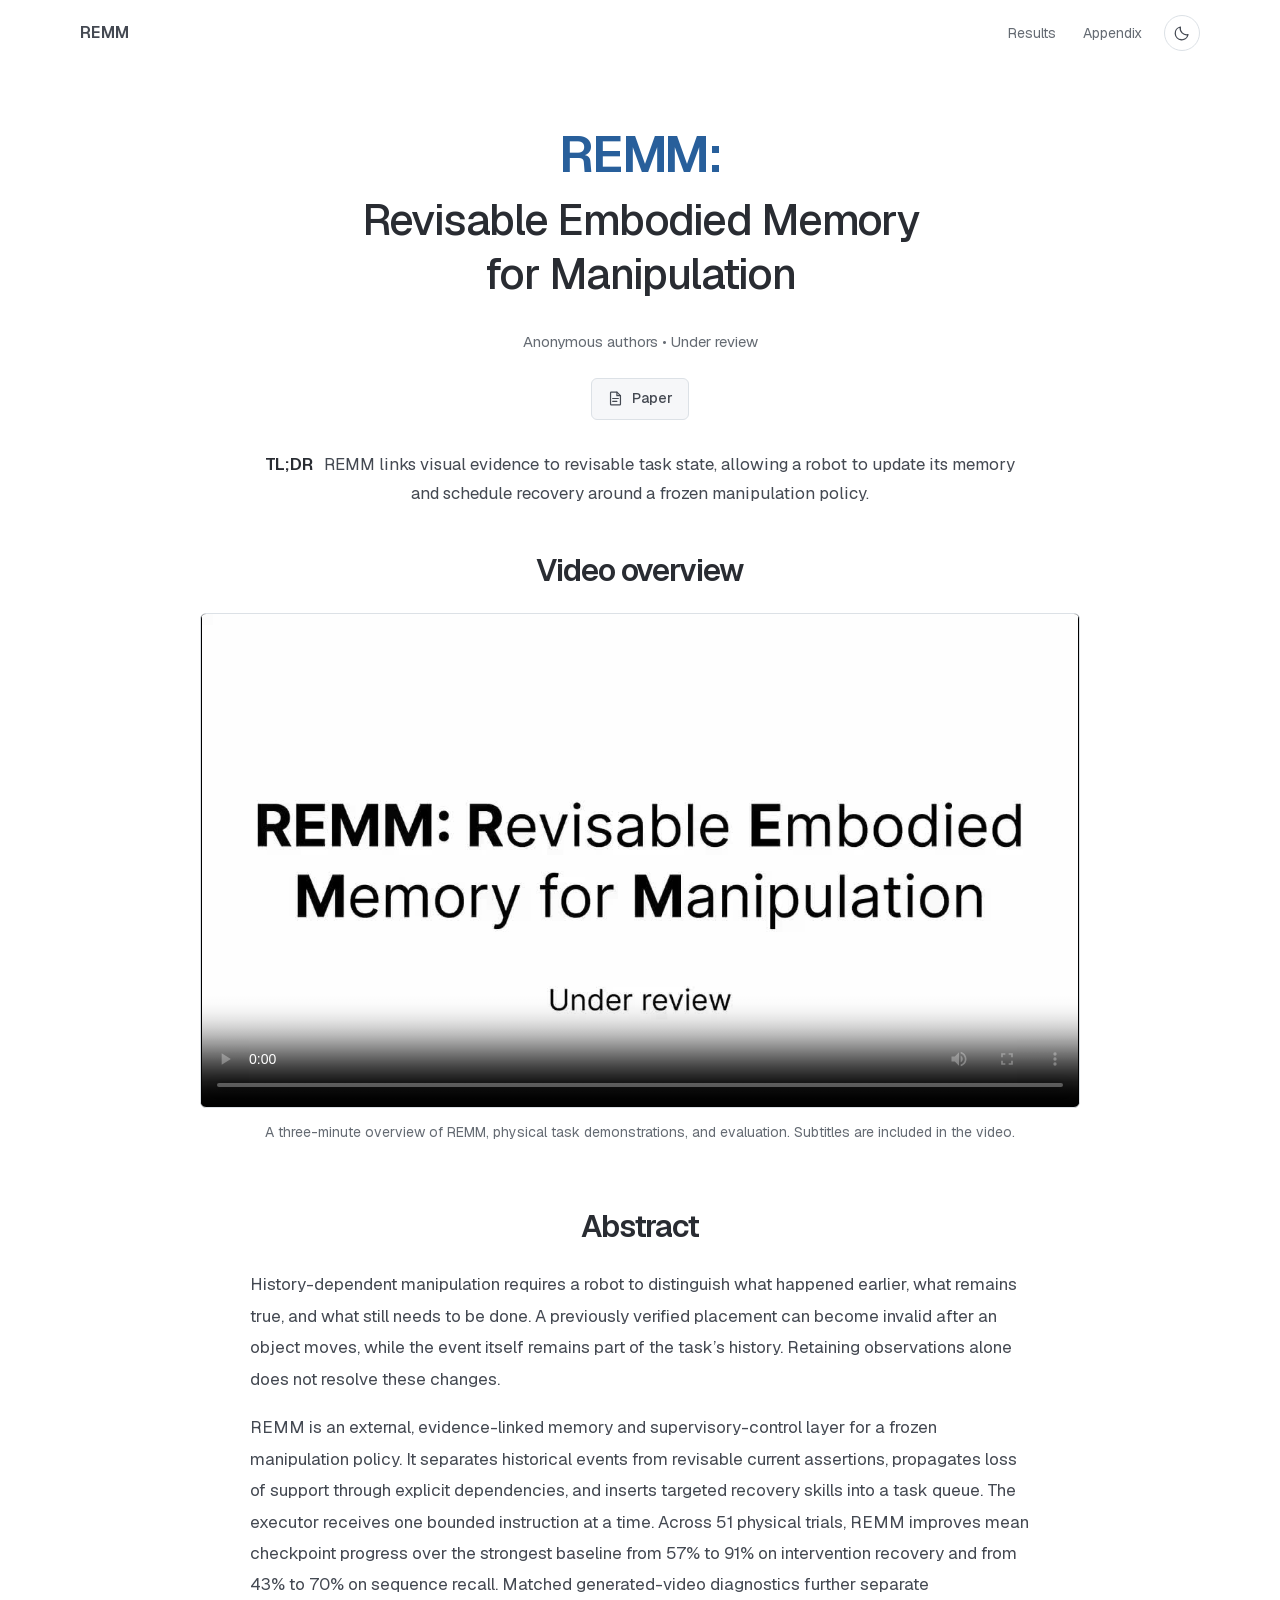
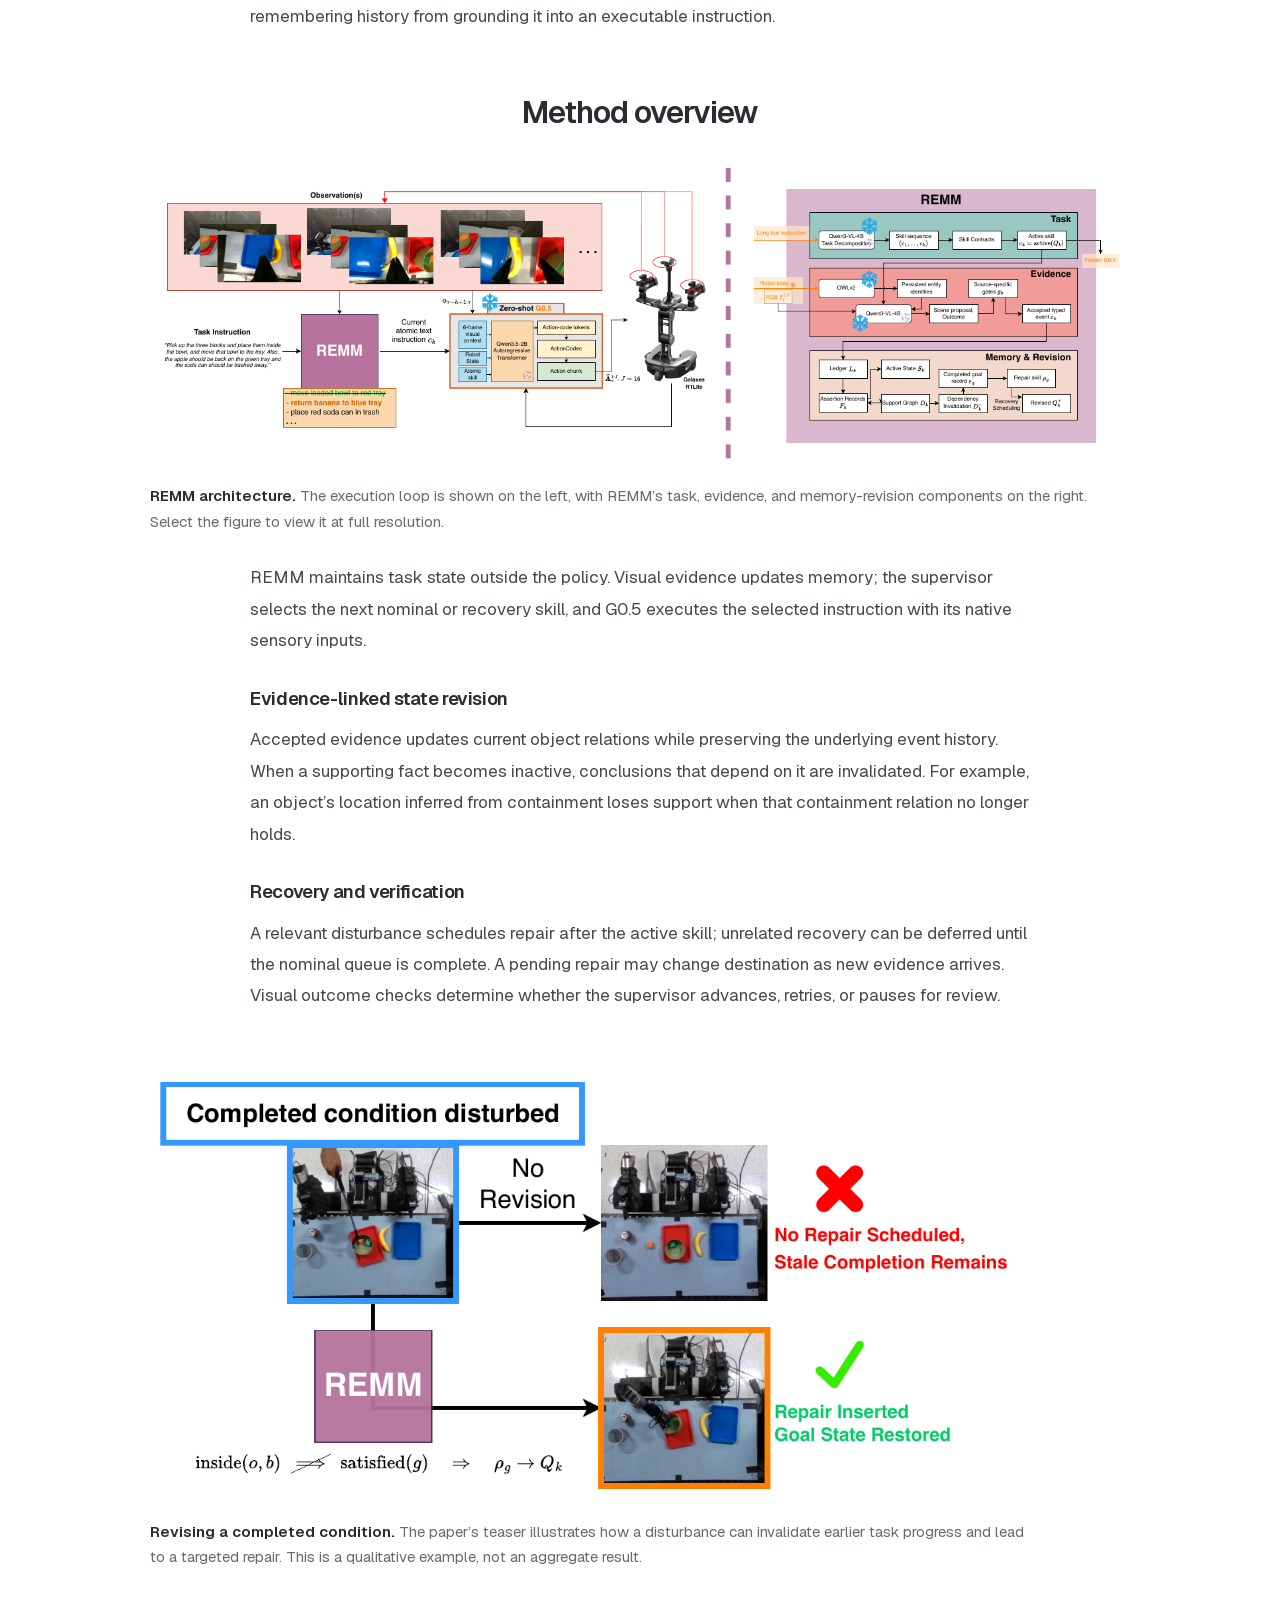
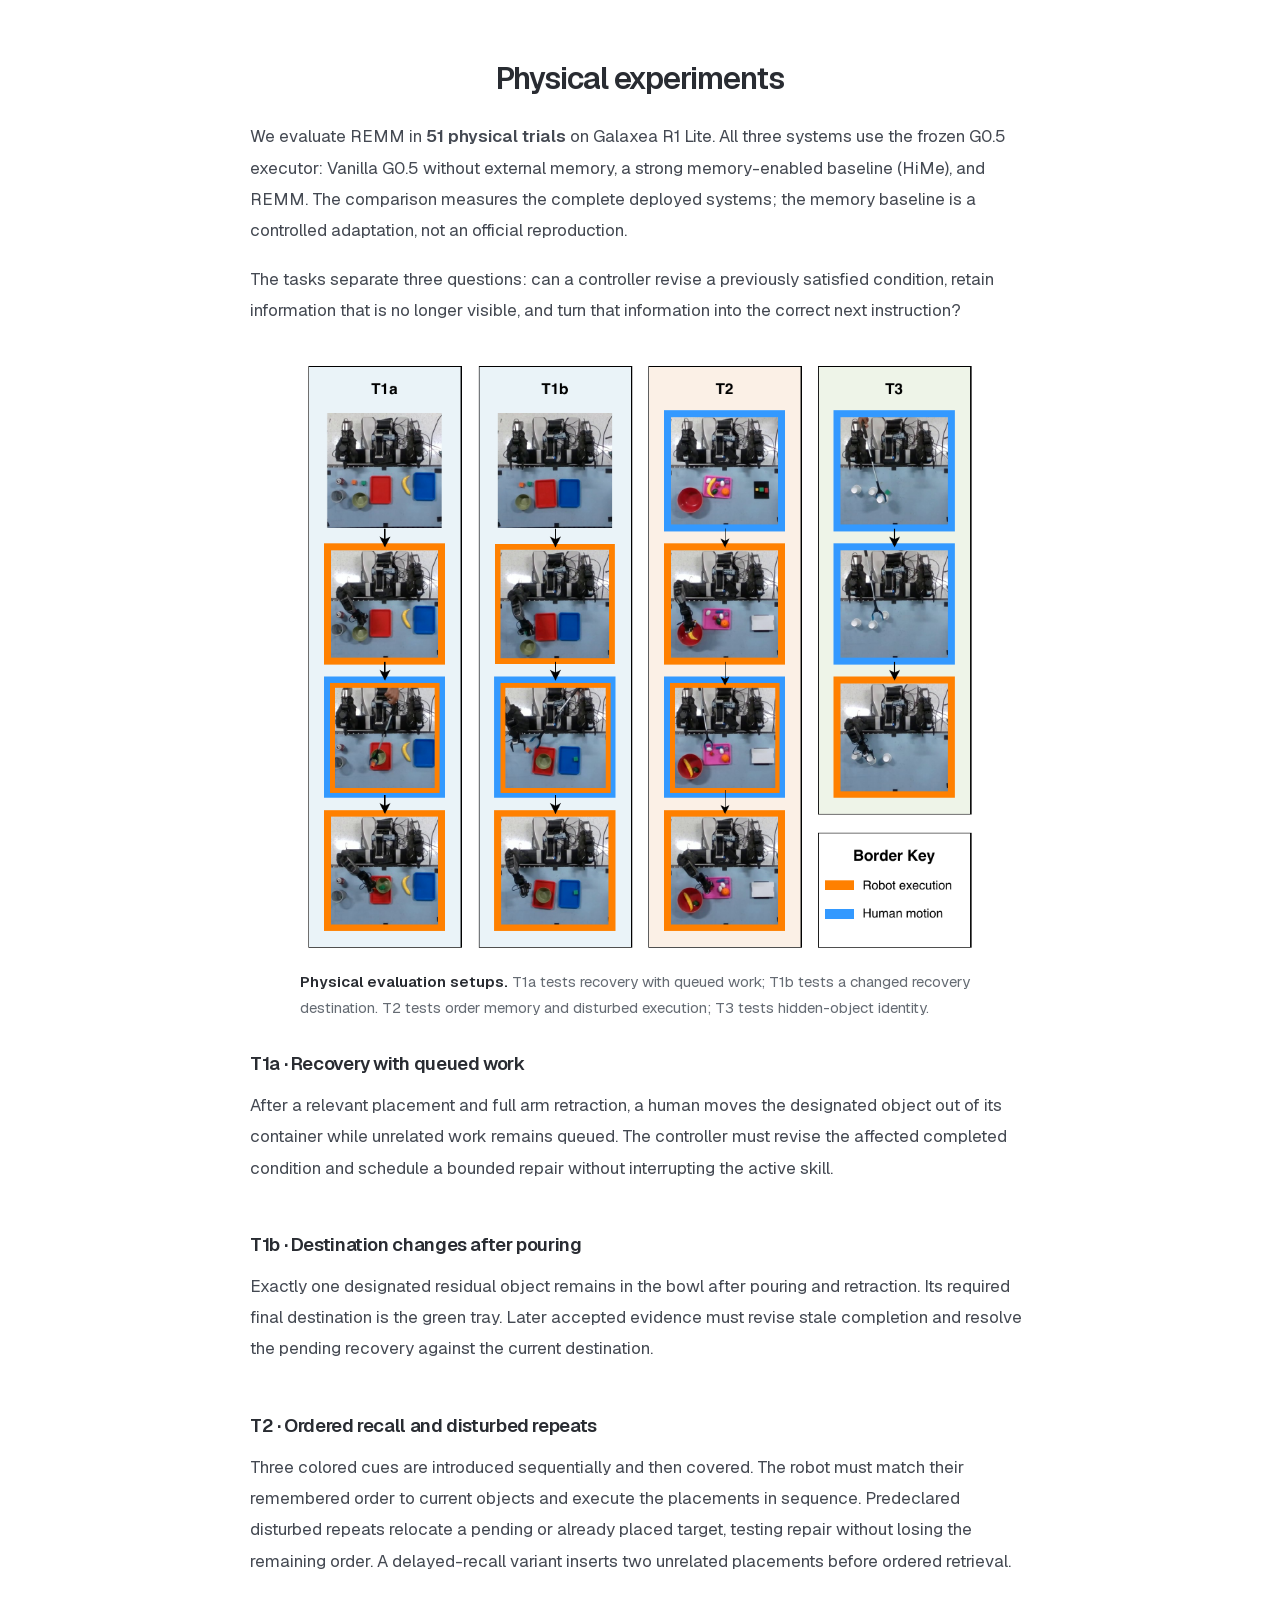
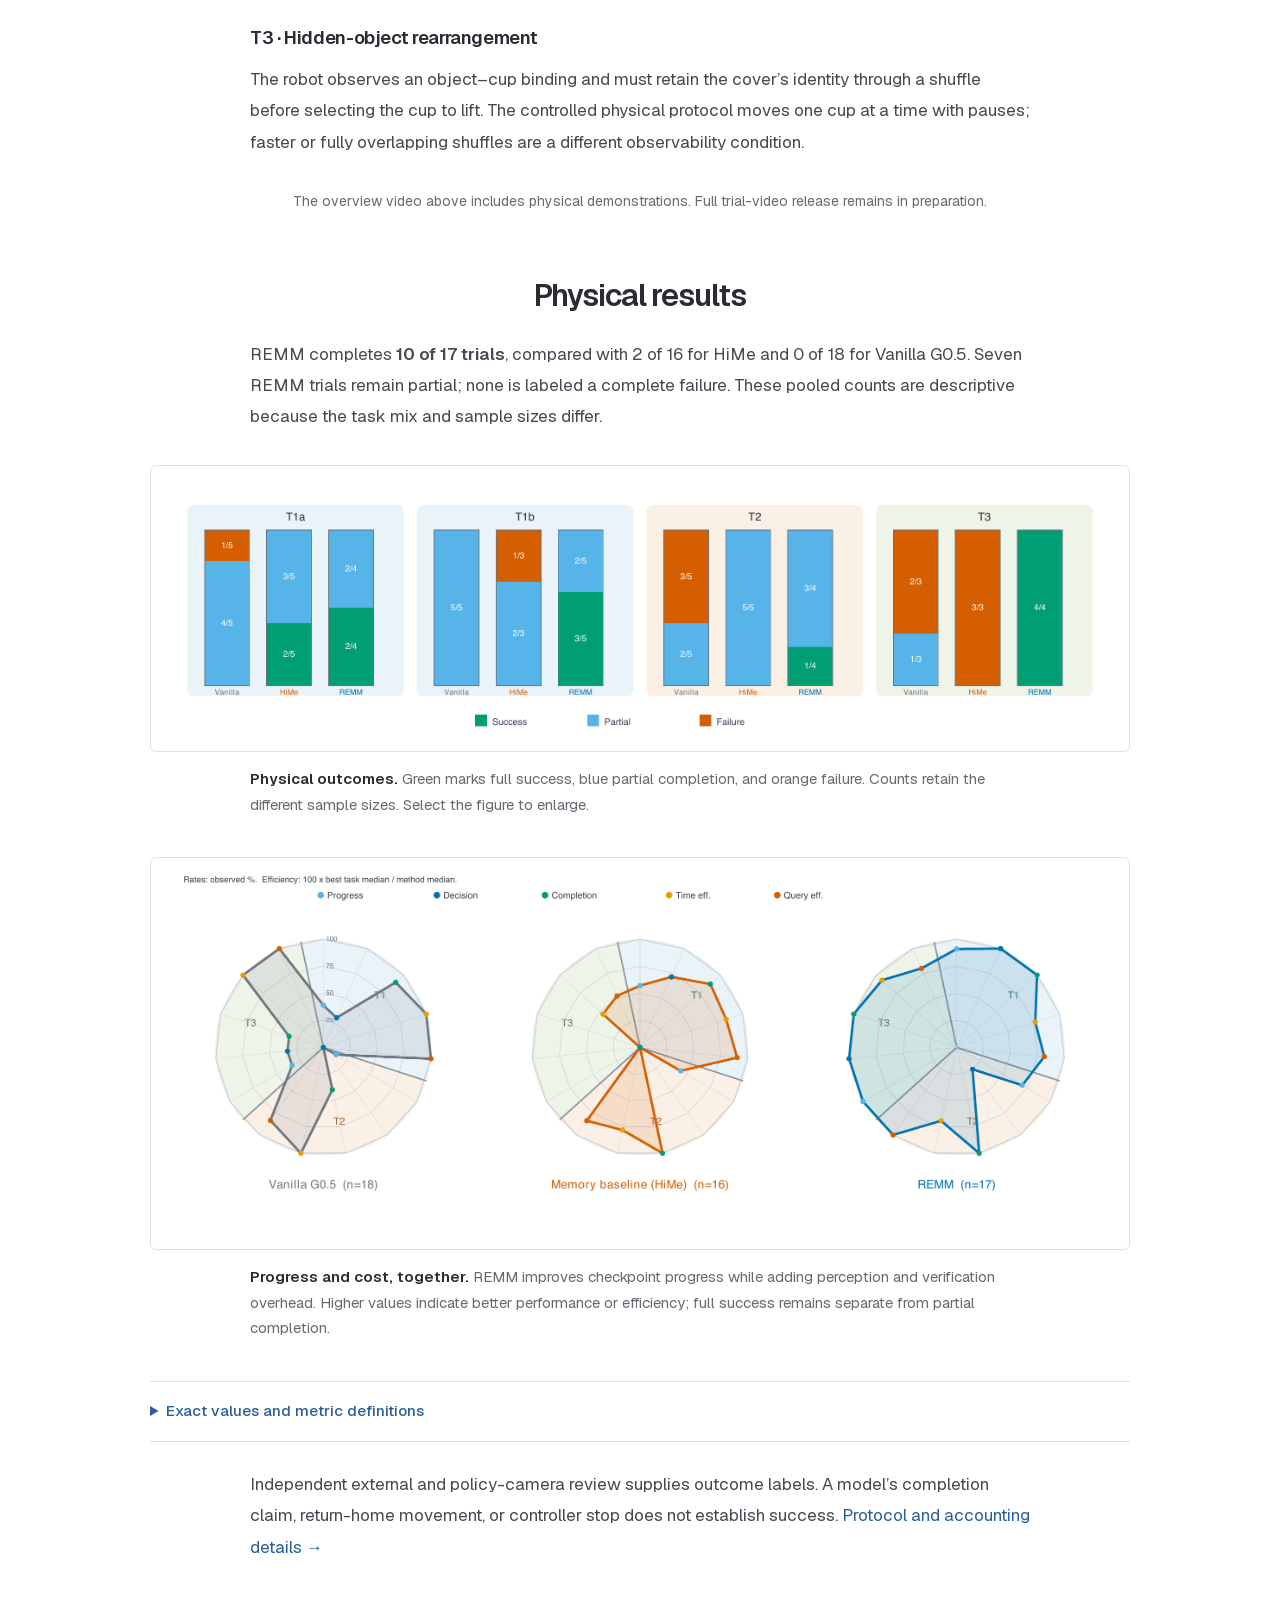
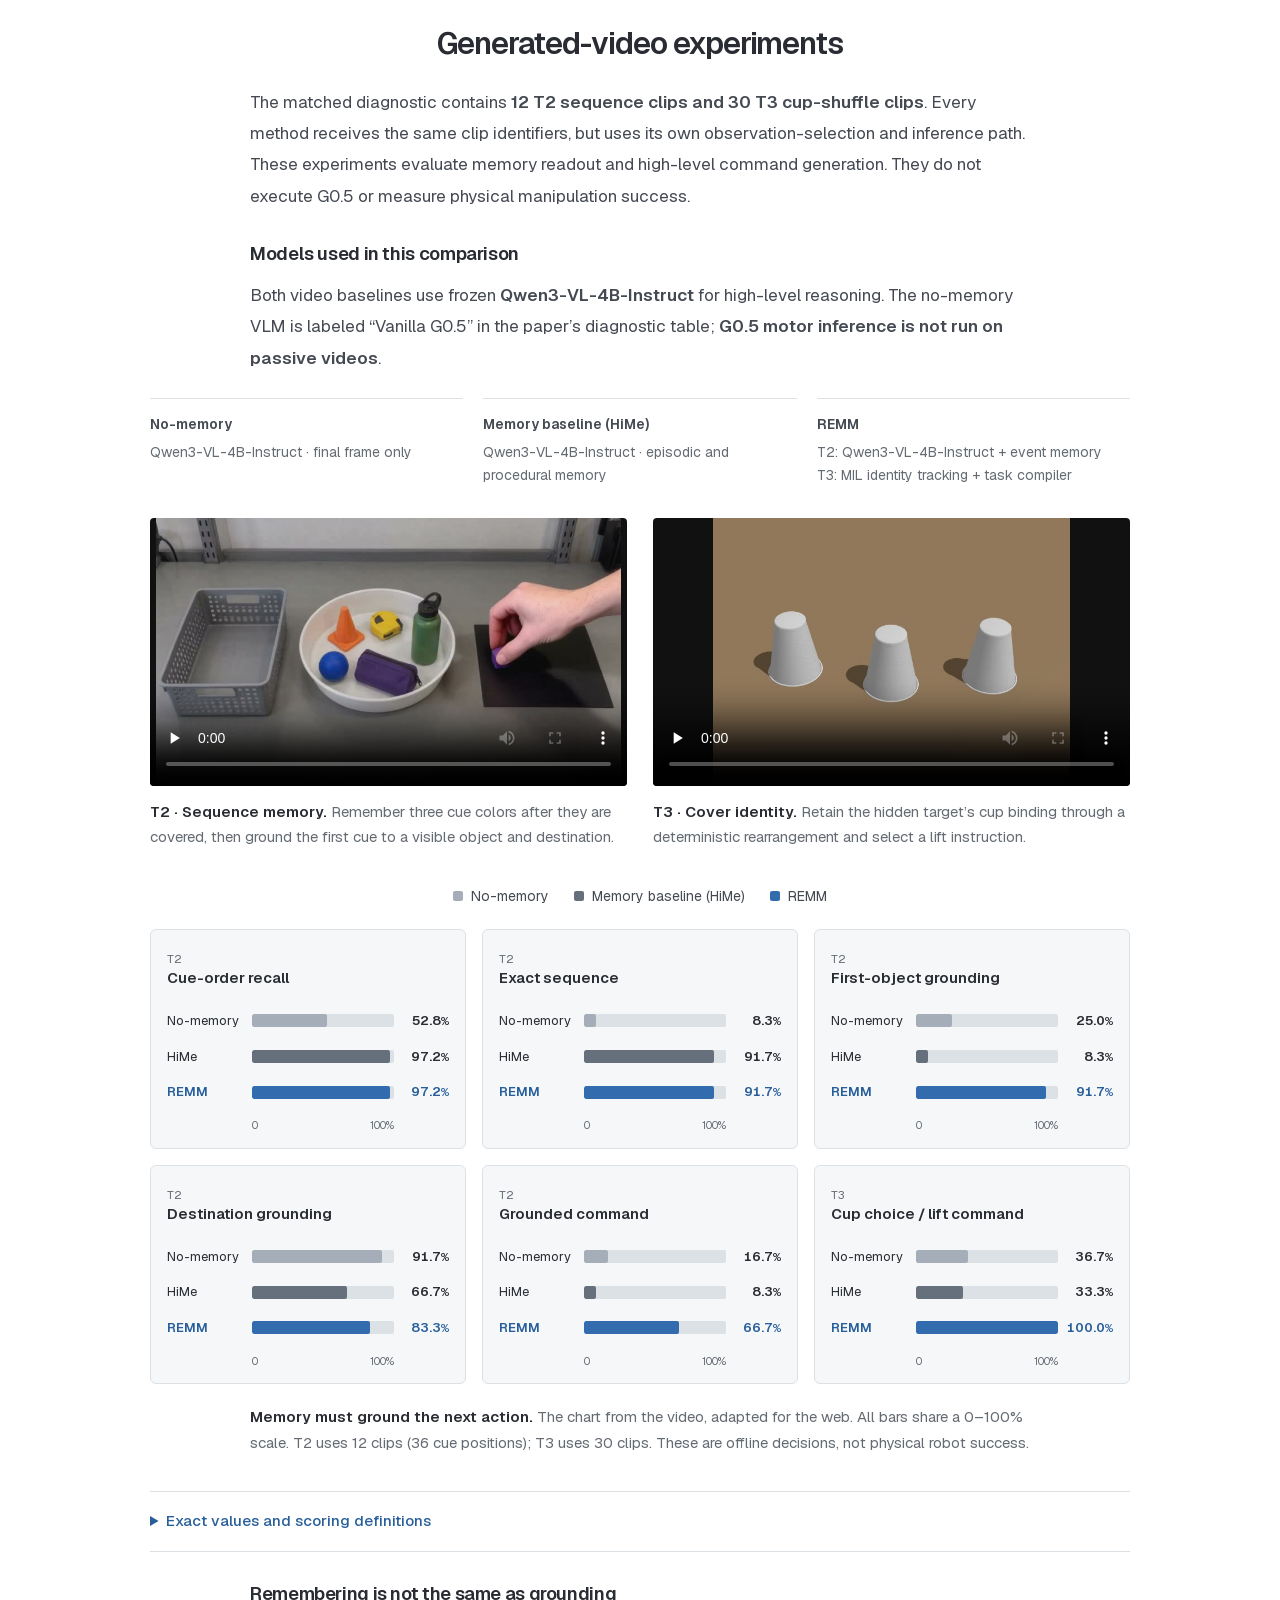
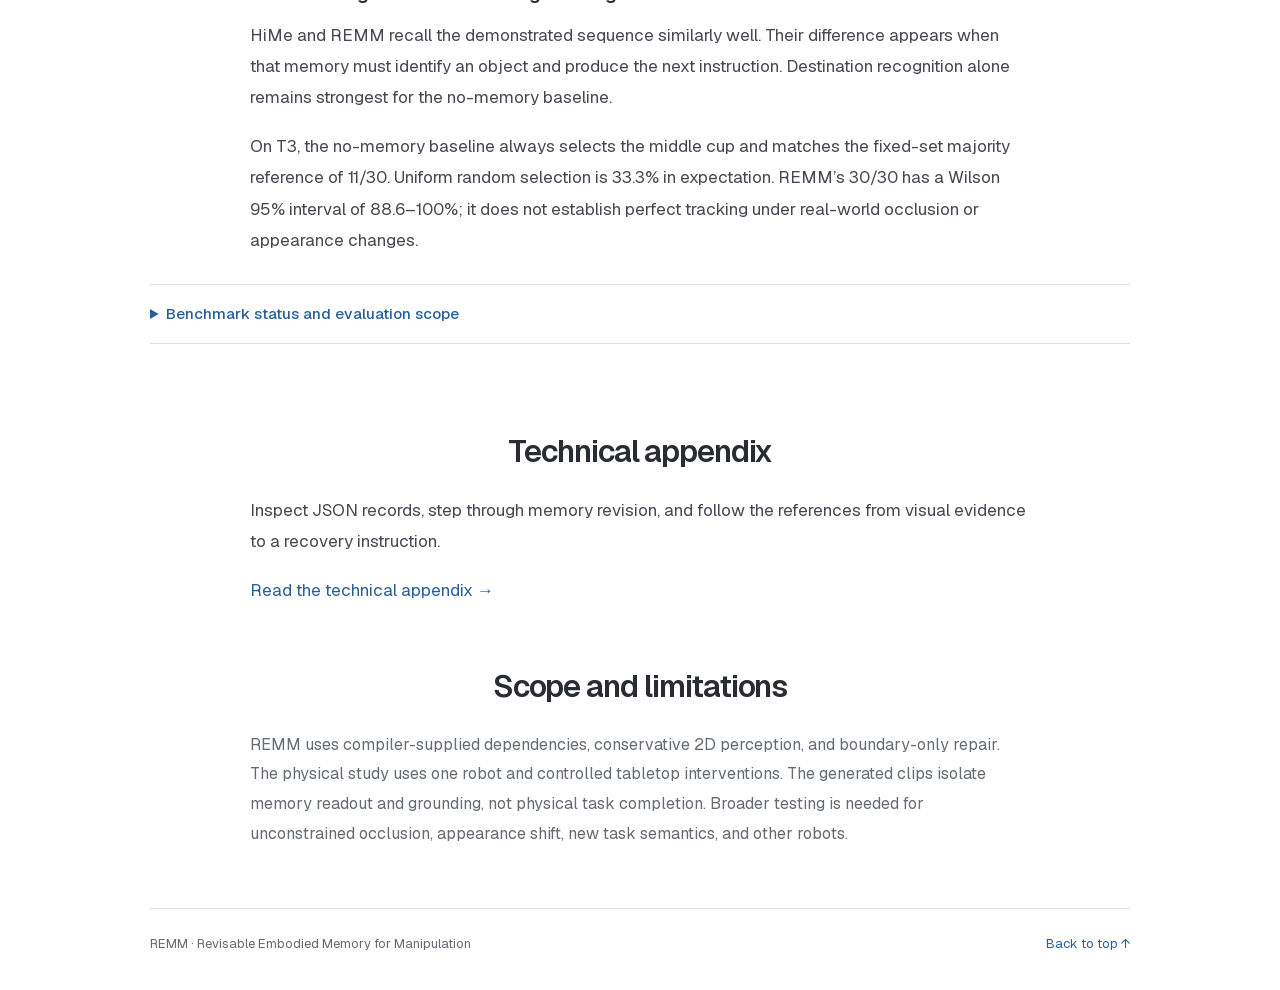
==== commit 86338ed7: "Add direct link to anonymous paper" ====
--- a/index.html
+++ b/index.html
@@ -1,4 +1,4 @@
-<!DOCTYPE html><html lang="en"><head><meta charSet="utf-8"/><meta name="viewport" content="width=device-width, initial-scale=1"/><link rel="preload" href="/figures/architecture.png" as="image"/><link rel="preload" href="/figures/teaser.png" as="image"/><link rel="stylesheet" href="/_next/static/css/index.B6FspDvH.css" data-rsc-css-href="/_next/static/css/index.B6FspDvH.css" data-precedence="vite-rsc/importer-resources"/><link rel="modulepreload" fetchPriority="low" href="/_next/static/chunks/index-BjGz3bjh.js"/><script src="/_next/static/chunks/rolldown-runtime-C60lm6uB.js" type="module" async=""></script><script src="/_next/static/chunks/framework-D_rUT4EX.js" type="module" async=""></script><link rel="modulepreload" href="/_next/static/chunks/layout-segment-context-DoL-83Xc.js" crossorigin=""/><link rel="modulepreload" href="/_next/static/chunks/theme-toggle-CH749g_k.js" crossorigin=""/><link rel="modulepreload" href="/_next/static/chunks/table-DgyOgByA.js" crossorigin=""/><title>REMM — Revisable Embodied Memory for Manipulation</title><meta name="description" content="Evidence-linked memory and supervisory control for history-dependent robot manipulation."/><script>(function(){var t;try{t=localStorage.getItem('remm-theme')}catch(e){}document.documentElement.dataset.theme=t==='dark'||t==='light'?t:matchMedia('(prefers-color-scheme: dark)').matches?'dark':'light'})()</script><script>Object.assign(((self[Symbol.for("vinext.navigationRuntime")]??={bootstrap:{routeManifest:null},functions:{}}).bootstrap.rsc??={rsc:[]}),{params:{},nav:{"pathname":"/","searchParams":[]}})</script><link rel="modulepreload" href="/_next/static/chunks/index-BjGz3bjh.js" />
+<!DOCTYPE html><html lang="en"><head><meta charSet="utf-8"/><meta name="viewport" content="width=device-width, initial-scale=1"/><link rel="preload" href="/figures/architecture.png" as="image"/><link rel="preload" href="/figures/teaser.png" as="image"/><link rel="stylesheet" href="/_next/static/css/index.BwehCgDG.css" data-rsc-css-href="/_next/static/css/index.BwehCgDG.css" data-precedence="vite-rsc/importer-resources"/><link rel="modulepreload" fetchPriority="low" href="/_next/static/chunks/index-CC9ldnQs.js"/><script src="/_next/static/chunks/rolldown-runtime-C60lm6uB.js" type="module" async=""></script><script src="/_next/static/chunks/framework-D_rUT4EX.js" type="module" async=""></script><link rel="modulepreload" href="/_next/static/chunks/layout-segment-context-B7wl-19p.js" crossorigin=""/><link rel="modulepreload" href="/_next/static/chunks/theme-toggle-CH749g_k.js" crossorigin=""/><link rel="modulepreload" href="/_next/static/chunks/table-DgyOgByA.js" crossorigin=""/><title>REMM — Revisable Embodied Memory for Manipulation</title><meta name="description" content="Evidence-linked memory and supervisory control for history-dependent robot manipulation."/><script>(function(){var t;try{t=localStorage.getItem('remm-theme')}catch(e){}document.documentElement.dataset.theme=t==='dark'||t==='light'?t:matchMedia('(prefers-color-scheme: dark)').matches?'dark':'light'})()</script><script>Object.assign(((self[Symbol.for("vinext.navigationRuntime")]??={bootstrap:{routeManifest:null},functions:{}}).bootstrap.rsc??={rsc:[]}),{params:{},nav:{"pathname":"/","searchParams":[]}})</script><link rel="modulepreload" href="/_next/static/chunks/index-CC9ldnQs.js" />
 <link rel="preload" href="/_next/static/_vinext_fonts/geist-8ac0455e797f/geist-98bbbccb.woff2" as="font" type="font/woff2" crossorigin />
 <link rel="preload" href="/_next/static/_vinext_fonts/geist-mono-00e989178794/geist-mono-013b2f2f.woff2" as="font" type="font/woff2" crossorigin />
 <style data-vinext-fonts>/* cyrillic-ext */
@@ -128,4 +128,4 @@
 
 .__variable_geist_mono_1001rt9 { --font-geist-mono: 'Geist Mono', 'Geist Mono Fallback'; }
 </style>
-</head><body class="__variable_geist_19ysh9d __variable_geist_mono_1001rt9 antialiased"><a class="skip" href="#video">Skip to content</a><header class="site-header"><a href="#overview" class="site-name">REMM</a><nav aria-label="Page sections"><a href="#results">Results</a><a href="/appendix/">Appendix</a></nav><button type="button" class="theme-toggle" aria-label="Switch to dark mode" title="Switch to dark mode"><svg class="theme-moon" viewBox="0 0 24 24" aria-hidden="true"><path d="M20 14.2A8.6 8.6 0 0 1 9.8 4a8.6 8.6 0 1 0 10.2 10.2Z"></path></svg><svg class="theme-sun" viewBox="0 0 24 24" aria-hidden="true"><circle cx="12" cy="12" r="4"></circle><path d="M12 2v2m0 16v2M2 12h2m16 0h2M5 5l1.5 1.5m11 11L19 19M5 19l1.5-1.5m11-11L19 5"></path></svg></button></header><main><section class="paper-header" id="overview"><h1><span>REMM:</span><br/><span class="paper-subtitle">Revisable Embodied Memory<br class="title-break"/> for Manipulation</span></h1><p class="project-note">Anonymous authors • Under review</p><p class="tldr"><strong>TL;DR</strong> REMM links visual evidence to revisable task state, allowing a robot to update its memory and schedule recovery around a frozen manipulation policy.</p></section><section class="paper-section prose" id="video"><h2>Video overview</h2><video class="overview-video" controls="" playsInline="" preload="metadata" poster="/videos/remm-overview-poster.jpg" aria-label="REMM project overview and experiments"><source src="/videos/remm-overview.mp4" type="video/mp4"/>Your browser does not support embedded video.</video><p class="section-caption">A three-minute overview of REMM, physical task demonstrations, and evaluation. Subtitles are included in the video.</p></section><section class="paper-section prose" id="abstract"><h2>Abstract</h2><p>History-dependent manipulation requires a robot to distinguish what happened earlier, what remains true, and what still needs to be done. A previously verified placement can become invalid after an object moves, while the event itself remains part of the task’s history. Retaining observations alone does not resolve these changes.</p><p>REMM is an external, evidence-linked memory and supervisory-control layer for a frozen manipulation policy. It separates historical events from revisable current assertions, propagates loss of support through explicit dependencies, and inserts targeted recovery skills into a task queue. The executor receives one bounded instruction at a time. Across 51 physical trials, REMM improves mean checkpoint progress over the strongest baseline from 57% to 91% on intervention recovery and from 43% to 70% on sequence recall. Matched generated-video diagnostics further separate remembering history from grounding it into an executable instruction.</p></section><section class="paper-section" id="method"><h2>Method overview</h2><figure class="paper-figure architecture-figure"><a href="/figures/architecture.png" target="_blank" rel="noopener noreferrer" aria-label="Open architecture figure at full resolution"><img src="/figures/architecture.png" width="1480" height="475" alt="Paper architecture figure: observations, REMM, frozen G0.5 and the robot execution loop on the left; REMM task, evidence, and memory revision components on the right."/></a><figcaption><strong>REMM architecture.</strong> The execution loop is shown on the left, with REMM’s task, evidence, and memory-revision components on the right. Select the figure to view it at full resolution.</figcaption></figure><p class="prose intro">REMM maintains task state outside the policy. Visual evidence updates memory; the supervisor selects the next nominal or recovery skill, and G0.5 executes the selected instruction with its native sensory inputs.</p><div class="prose method-text"><h3>Evidence-linked state revision</h3><p>Accepted evidence updates current object relations while preserving the underlying event history. When a supporting fact becomes inactive, conclusions that depend on it are invalidated. For example, an object’s location inferred from containment loses support when that containment relation no longer holds.</p><h3>Recovery and verification</h3><p>A relevant disturbance schedules repair after the active skill; unrelated recovery can be deferred until the nominal queue is complete. A pending repair may change destination as new evidence arrives. Visual outcome checks determine whether the supervisor advances, retries, or pauses for review.</p></div></section><figure class="teaser paper-figure"><img src="/figures/teaser.png" width="1190" height="600" alt="Illustrative comparison: a disturbed completed condition remains stale without revision, while REMM schedules a repair."/><figcaption><strong>Revising a completed condition.</strong> The paper’s teaser illustrates how a disturbance can invalidate earlier task progress and lead to a targeted repair. This is a qualitative example, not an aggregate result.</figcaption></figure><section class="paper-section" id="tasks"><h2>Physical experiments</h2><div class="prose"><p>We evaluate REMM in <strong>51 physical trials</strong> on Galaxea R1 Lite. All three systems use the frozen G0.5 executor: Vanilla G0.5 without external memory, a strong memory-enabled baseline (HiMe), and REMM. The comparison measures the complete deployed systems; the memory baseline is a controlled adaptation, not an official reproduction.</p><p>The tasks separate three questions: can a controller revise a previously satisfied condition, retain information that is no longer visible, and turn that information into the correct next instruction?</p></div><figure class="paper-figure task-figure"><img src="/figures/setup.png" width="970" height="855" loading="lazy" alt="Physical task sequences for T1a, T1b, T2, and T3. Orange borders identify robot execution and blue borders identify human motion."/><figcaption><strong>Physical evaluation setups.</strong> T1a tests recovery with queued work; T1b tests a changed recovery destination. T2 tests order memory and disturbed execution; T3 tests hidden-object identity.</figcaption></figure><div class="prose task-list"><article><h3>T1a · Recovery with queued work</h3><p>After a relevant placement and full arm retraction, a human moves the designated object out of its container while unrelated work remains queued. The controller must revise the affected completed condition and schedule a bounded repair without interrupting the active skill.</p></article><article><h3>T1b · Destination changes after pouring</h3><p>Exactly one designated residual object remains in the bowl after pouring and retraction. Its required final destination is the green tray. Later accepted evidence must revise stale completion and resolve the pending recovery against the current destination.</p></article><article><h3>T2 · Ordered recall and disturbed repeats</h3><p>Three colored cues are introduced sequentially and then covered. The robot must match their remembered order to current objects and execute the placements in sequence. Predeclared disturbed repeats relocate a pending or already placed target, testing repair without losing the remaining order. A delayed-recall variant inserts two unrelated placements before ordered retrieval.</p></article><article><h3>T3 · Hidden-object rearrangement</h3><p>The robot observes an object–cup binding and must retain the cover’s identity through a shuffle before selecting the cup to lift. The controlled physical protocol moves one cup at a time with pauses; faster or fully overlapping shuffles are a different observability condition.</p></article></div><p class="prose section-caption">The overview video above includes physical demonstrations. Full trial-video release remains in preparation.</p></section><section class="paper-section" id="results"><h2>Physical results</h2><div class="prose"><p>REMM completes <strong>10 of 17 trials</strong>, compared with 2 of 16 for HiMe and 0 of 18 for Vanilla G0.5. Seven REMM trials remain partial; none is labeled a complete failure. These pooled counts are descriptive because the task mix and sample sizes differ.</p></div><figure class="paper-figure result-figure"><a href="/figures/physical-outcomes.png" target="_blank" rel="noopener noreferrer"><img src="/figures/physical-outcomes.png" loading="lazy" alt="Paper outcome figure: full success, partial completion and failure by task. REMM has full successes in every task family and no complete failures."/></a><figcaption><strong>Physical outcomes.</strong> Green marks full success, blue partial completion, and orange failure. Counts retain the different sample sizes. Select the figure to enlarge.</figcaption></figure><figure class="paper-figure result-figure profile-figure"><a href="/figures/system-profile.png" target="_blank" rel="noopener noreferrer"><img src="/figures/system-profile.png" loading="lazy" alt="Paper system profiles comparing Vanilla G0.5, the memory baseline (HiMe), and REMM across task progress, decisions, non-failure completion, time and query efficiency."/></a><figcaption><strong>Progress and cost, together.</strong> REMM improves checkpoint progress while adding perception and verification overhead. Higher values indicate better performance or efficiency; full success remains separate from partial completion.</figcaption></figure><details class="result-details"><summary>Exact values and metric definitions</summary>    <div class="research-table-wrap" role="region" aria-label="Physical outcomes · raw counts, separated by task" tabindex="0"><div data-slot="table-container" class="relative w-full overflow-x-auto"><table data-slot="table" class="w-full caption-bottom text-sm research-table"><caption>Physical outcomes · raw counts, separated by task</caption><thead data-slot="table-header" class="[&amp;_tr]:border-b"><tr data-slot="table-row" class="hover:bg-muted/50 data-[state=selected]:bg-muted border-b transition-colors has-aria-expanded:bg-muted/50"><th data-slot="table-head" class="text-foreground h-10 px-2 text-left align-middle font-medium whitespace-nowrap [&amp;:has([role=checkbox])]:pr-0" scope="col">Task</th><th data-slot="table-head" class="text-foreground h-10 px-2 text-left align-middle font-medium whitespace-nowrap [&amp;:has([role=checkbox])]:pr-0" scope="col">System</th><th data-slot="table-head" class="text-foreground h-10 px-2 text-left align-middle font-medium whitespace-nowrap [&amp;:has([role=checkbox])]:pr-0" scope="col">Trials</th><th data-slot="table-head" class="text-foreground h-10 px-2 text-left align-middle font-medium whitespace-nowrap [&amp;:has([role=checkbox])]:pr-0" scope="col">Full success</th><th data-slot="table-head" class="text-foreground h-10 px-2 text-left align-middle font-medium whitespace-nowrap [&amp;:has([role=checkbox])]:pr-0" scope="col">Partial</th><th data-slot="table-head" class="text-foreground h-10 px-2 text-left align-middle font-medium whitespace-nowrap [&amp;:has([role=checkbox])]:pr-0" scope="col">Failure</th></tr></thead><tbody data-slot="table-body" class="[&amp;_tr:last-child]:border-0"><tr data-slot="table-row" class="hover:bg-muted/50 data-[state=selected]:bg-muted border-b transition-colors has-aria-expanded:bg-muted/50"><th data-slot="table-head" class="text-foreground h-10 px-2 text-left align-middle font-medium whitespace-nowrap [&amp;:has([role=checkbox])]:pr-0" scope="row">T1a</th><td data-slot="table-cell" class="p-2 align-middle whitespace-nowrap [&amp;:has([role=checkbox])]:pr-0">Vanilla G0.5</td><td data-slot="table-cell" class="p-2 align-middle whitespace-nowrap [&amp;:has([role=checkbox])]:pr-0">5</td><td data-slot="table-cell" class="p-2 align-middle whitespace-nowrap [&amp;:has([role=checkbox])]:pr-0">0</td><td data-slot="table-cell" class="p-2 align-middle whitespace-nowrap [&amp;:has([role=checkbox])]:pr-0">4</td><td data-slot="table-cell" class="p-2 align-middle whitespace-nowrap [&amp;:has([role=checkbox])]:pr-0">1</td></tr><tr data-slot="table-row" class="hover:bg-muted/50 data-[state=selected]:bg-muted border-b transition-colors has-aria-expanded:bg-muted/50"><th data-slot="table-head" class="text-foreground h-10 px-2 text-left align-middle font-medium whitespace-nowrap [&amp;:has([role=checkbox])]:pr-0" scope="row">T1a</th><td data-slot="table-cell" class="p-2 align-middle whitespace-nowrap [&amp;:has([role=checkbox])]:pr-0">HiMe</td><td data-slot="table-cell" class="p-2 align-middle whitespace-nowrap [&amp;:has([role=checkbox])]:pr-0">5</td><td data-slot="table-cell" class="p-2 align-middle whitespace-nowrap [&amp;:has([role=checkbox])]:pr-0">2</td><td data-slot="table-cell" class="p-2 align-middle whitespace-nowrap [&amp;:has([role=checkbox])]:pr-0">3</td><td data-slot="table-cell" class="p-2 align-middle whitespace-nowrap [&amp;:has([role=checkbox])]:pr-0">0</td></tr><tr data-slot="table-row" class="hover:bg-muted/50 data-[state=selected]:bg-muted border-b transition-colors has-aria-expanded:bg-muted/50 ours-row"><th data-slot="table-head" class="text-foreground h-10 px-2 text-left align-middle font-medium whitespace-nowrap [&amp;:has([role=checkbox])]:pr-0" scope="row">T1a</th><td data-slot="table-cell" class="p-2 align-middle whitespace-nowrap [&amp;:has([role=checkbox])]:pr-0">REMM</td><td data-slot="table-cell" class="p-2 align-middle whitespace-nowrap [&amp;:has([role=checkbox])]:pr-0">4</td><td data-slot="table-cell" class="p-2 align-middle whitespace-nowrap [&amp;:has([role=checkbox])]:pr-0">2</td><td data-slot="table-cell" class="p-2 align-middle whitespace-nowrap [&amp;:has([role=checkbox])]:pr-0">2</td><td data-slot="table-cell" class="p-2 align-middle whitespace-nowrap [&amp;:has([role=checkbox])]:pr-0">0</td></tr><tr data-slot="table-row" class="hover:bg-muted/50 data-[state=selected]:bg-muted border-b transition-colors has-aria-expanded:bg-muted/50"><th data-slot="table-head" class="text-foreground h-10 px-2 text-left align-middle font-medium whitespace-nowrap [&amp;:has([role=checkbox])]:pr-0" scope="row">T1b</th><td data-slot="table-cell" class="p-2 align-middle whitespace-nowrap [&amp;:has([role=checkbox])]:pr-0">Vanilla G0.5</td><td data-slot="table-cell" class="p-2 align-middle whitespace-nowrap [&amp;:has([role=checkbox])]:pr-0">5</td><td data-slot="table-cell" class="p-2 align-middle whitespace-nowrap [&amp;:has([role=checkbox])]:pr-0">0</td><td data-slot="table-cell" class="p-2 align-middle whitespace-nowrap [&amp;:has([role=checkbox])]:pr-0">5</td><td data-slot="table-cell" class="p-2 align-middle whitespace-nowrap [&amp;:has([role=checkbox])]:pr-0">0</td></tr><tr data-slot="table-row" class="hover:bg-muted/50 data-[state=selected]:bg-muted border-b transition-colors has-aria-expanded:bg-muted/50"><th data-slot="table-head" class="text-foreground h-10 px-2 text-left align-middle font-medium whitespace-nowrap [&amp;:has([role=checkbox])]:pr-0" scope="row">T1b</th><td data-slot="table-cell" class="p-2 align-middle whitespace-nowrap [&amp;:has([role=checkbox])]:pr-0">HiMe</td><td data-slot="table-cell" class="p-2 align-middle whitespace-nowrap [&amp;:has([role=checkbox])]:pr-0">3</td><td data-slot="table-cell" class="p-2 align-middle whitespace-nowrap [&amp;:has([role=checkbox])]:pr-0">0</td><td data-slot="table-cell" class="p-2 align-middle whitespace-nowrap [&amp;:has([role=checkbox])]:pr-0">2</td><td data-slot="table-cell" class="p-2 align-middle whitespace-nowrap [&amp;:has([role=checkbox])]:pr-0">1</td></tr><tr data-slot="table-row" class="hover:bg-muted/50 data-[state=selected]:bg-muted border-b transition-colors has-aria-expanded:bg-muted/50 ours-row"><th data-slot="table-head" class="text-foreground h-10 px-2 text-left align-middle font-medium whitespace-nowrap [&amp;:has([role=checkbox])]:pr-0" scope="row">T1b</th><td data-slot="table-cell" class="p-2 align-middle whitespace-nowrap [&amp;:has([role=checkbox])]:pr-0">REMM</td><td data-slot="table-cell" class="p-2 align-middle whitespace-nowrap [&amp;:has([role=checkbox])]:pr-0">5</td><td data-slot="table-cell" class="p-2 align-middle whitespace-nowrap [&amp;:has([role=checkbox])]:pr-0">3</td><td data-slot="table-cell" class="p-2 align-middle whitespace-nowrap [&amp;:has([role=checkbox])]:pr-0">2</td><td data-slot="table-cell" class="p-2 align-middle whitespace-nowrap [&amp;:has([role=checkbox])]:pr-0">0</td></tr><tr data-slot="table-row" class="hover:bg-muted/50 data-[state=selected]:bg-muted border-b transition-colors has-aria-expanded:bg-muted/50"><th data-slot="table-head" class="text-foreground h-10 px-2 text-left align-middle font-medium whitespace-nowrap [&amp;:has([role=checkbox])]:pr-0" scope="row">T2</th><td data-slot="table-cell" class="p-2 align-middle whitespace-nowrap [&amp;:has([role=checkbox])]:pr-0">Vanilla G0.5</td><td data-slot="table-cell" class="p-2 align-middle whitespace-nowrap [&amp;:has([role=checkbox])]:pr-0">5</td><td data-slot="table-cell" class="p-2 align-middle whitespace-nowrap [&amp;:has([role=checkbox])]:pr-0">0</td><td data-slot="table-cell" class="p-2 align-middle whitespace-nowrap [&amp;:has([role=checkbox])]:pr-0">2</td><td data-slot="table-cell" class="p-2 align-middle whitespace-nowrap [&amp;:has([role=checkbox])]:pr-0">3</td></tr><tr data-slot="table-row" class="hover:bg-muted/50 data-[state=selected]:bg-muted border-b transition-colors has-aria-expanded:bg-muted/50"><th data-slot="table-head" class="text-foreground h-10 px-2 text-left align-middle font-medium whitespace-nowrap [&amp;:has([role=checkbox])]:pr-0" scope="row">T2</th><td data-slot="table-cell" class="p-2 align-middle whitespace-nowrap [&amp;:has([role=checkbox])]:pr-0">HiMe</td><td data-slot="table-cell" class="p-2 align-middle whitespace-nowrap [&amp;:has([role=checkbox])]:pr-0">5</td><td data-slot="table-cell" class="p-2 align-middle whitespace-nowrap [&amp;:has([role=checkbox])]:pr-0">0</td><td data-slot="table-cell" class="p-2 align-middle whitespace-nowrap [&amp;:has([role=checkbox])]:pr-0">5</td><td data-slot="table-cell" class="p-2 align-middle whitespace-nowrap [&amp;:has([role=checkbox])]:pr-0">0</td></tr><tr data-slot="table-row" class="hover:bg-muted/50 data-[state=selected]:bg-muted border-b transition-colors has-aria-expanded:bg-muted/50 ours-row"><th data-slot="table-head" class="text-foreground h-10 px-2 text-left align-middle font-medium whitespace-nowrap [&amp;:has([role=checkbox])]:pr-0" scope="row">T2</th><td data-slot="table-cell" class="p-2 align-middle whitespace-nowrap [&amp;:has([role=checkbox])]:pr-0">REMM</td><td data-slot="table-cell" class="p-2 align-middle whitespace-nowrap [&amp;:has([role=checkbox])]:pr-0">4</td><td data-slot="table-cell" class="p-2 align-middle whitespace-nowrap [&amp;:has([role=checkbox])]:pr-0">1</td><td data-slot="table-cell" class="p-2 align-middle whitespace-nowrap [&amp;:has([role=checkbox])]:pr-0">3</td><td data-slot="table-cell" class="p-2 align-middle whitespace-nowrap [&amp;:has([role=checkbox])]:pr-0">0</td></tr><tr data-slot="table-row" class="hover:bg-muted/50 data-[state=selected]:bg-muted border-b transition-colors has-aria-expanded:bg-muted/50"><th data-slot="table-head" class="text-foreground h-10 px-2 text-left align-middle font-medium whitespace-nowrap [&amp;:has([role=checkbox])]:pr-0" scope="row">T3</th><td data-slot="table-cell" class="p-2 align-middle whitespace-nowrap [&amp;:has([role=checkbox])]:pr-0">Vanilla G0.5</td><td data-slot="table-cell" class="p-2 align-middle whitespace-nowrap [&amp;:has([role=checkbox])]:pr-0">3</td><td data-slot="table-cell" class="p-2 align-middle whitespace-nowrap [&amp;:has([role=checkbox])]:pr-0">0</td><td data-slot="table-cell" class="p-2 align-middle whitespace-nowrap [&amp;:has([role=checkbox])]:pr-0">1</td><td data-slot="table-cell" class="p-2 align-middle whitespace-nowrap [&amp;:has([role=checkbox])]:pr-0">2</td></tr><tr data-slot="table-row" class="hover:bg-muted/50 data-[state=selected]:bg-muted border-b transition-colors has-aria-expanded:bg-muted/50"><th data-slot="table-head" class="text-foreground h-10 px-2 text-left align-middle font-medium whitespace-nowrap [&amp;:has([role=checkbox])]:pr-0" scope="row">T3</th><td data-slot="table-cell" class="p-2 align-middle whitespace-nowrap [&amp;:has([role=checkbox])]:pr-0">HiMe</td><td data-slot="table-cell" class="p-2 align-middle whitespace-nowrap [&amp;:has([role=checkbox])]:pr-0">3</td><td data-slot="table-cell" class="p-2 align-middle whitespace-nowrap [&amp;:has([role=checkbox])]:pr-0">0</td><td data-slot="table-cell" class="p-2 align-middle whitespace-nowrap [&amp;:has([role=checkbox])]:pr-0">0</td><td data-slot="table-cell" class="p-2 align-middle whitespace-nowrap [&amp;:has([role=checkbox])]:pr-0">3</td></tr><tr data-slot="table-row" class="hover:bg-muted/50 data-[state=selected]:bg-muted border-b transition-colors has-aria-expanded:bg-muted/50 ours-row"><th data-slot="table-head" class="text-foreground h-10 px-2 text-left align-middle font-medium whitespace-nowrap [&amp;:has([role=checkbox])]:pr-0" scope="row">T3</th><td data-slot="table-cell" class="p-2 align-middle whitespace-nowrap [&amp;:has([role=checkbox])]:pr-0">REMM</td><td data-slot="table-cell" class="p-2 align-middle whitespace-nowrap [&amp;:has([role=checkbox])]:pr-0">4</td><td data-slot="table-cell" class="p-2 align-middle whitespace-nowrap [&amp;:has([role=checkbox])]:pr-0">4</td><td data-slot="table-cell" class="p-2 align-middle whitespace-nowrap [&amp;:has([role=checkbox])]:pr-0">0</td><td data-slot="table-cell" class="p-2 align-middle whitespace-nowrap [&amp;:has([role=checkbox])]:pr-0">0</td></tr></tbody></table></div></div><div class="prose"><h3>Progress is different from full success</h3><p>Checkpoint progress is the fraction of evaluator-defined checkpoints satisfied; full success requires all checkpoints. Relative to the strongest baseline in each family, REMM increases mean progress from 57% to 91% for T1 and from 43% to 70% for T2. REMM completes all four physical T3 trials.</p></div><div class="research-table-wrap" role="region" aria-label="Mean checkpoint progress · T1 pools T1a and T1b" tabindex="0"><div data-slot="table-container" class="relative w-full overflow-x-auto"><table data-slot="table" class="w-full caption-bottom text-sm research-table"><caption>Mean checkpoint progress · T1 pools T1a and T1b</caption><thead data-slot="table-header" class="[&amp;_tr]:border-b"><tr data-slot="table-row" class="hover:bg-muted/50 data-[state=selected]:bg-muted border-b transition-colors has-aria-expanded:bg-muted/50"><th data-slot="table-head" class="text-foreground h-10 px-2 text-left align-middle font-medium whitespace-nowrap [&amp;:has([role=checkbox])]:pr-0" scope="col">System</th><th data-slot="table-head" class="text-foreground h-10 px-2 text-left align-middle font-medium whitespace-nowrap [&amp;:has([role=checkbox])]:pr-0" scope="col">T1</th><th data-slot="table-head" class="text-foreground h-10 px-2 text-left align-middle font-medium whitespace-nowrap [&amp;:has([role=checkbox])]:pr-0" scope="col">T2</th><th data-slot="table-head" class="text-foreground h-10 px-2 text-left align-middle font-medium whitespace-nowrap [&amp;:has([role=checkbox])]:pr-0" scope="col">T3</th></tr></thead><tbody data-slot="table-body" class="[&amp;_tr:last-child]:border-0"><tr data-slot="table-row" class="hover:bg-muted/50 data-[state=selected]:bg-muted border-b transition-colors has-aria-expanded:bg-muted/50"><th data-slot="table-head" class="text-foreground h-10 px-2 text-left align-middle font-medium whitespace-nowrap [&amp;:has([role=checkbox])]:pr-0" scope="row">Vanilla G0.5</th><td data-slot="table-cell" class="p-2 align-middle whitespace-nowrap [&amp;:has([role=checkbox])]:pr-0">39.0%</td><td data-slot="table-cell" class="p-2 align-middle whitespace-nowrap [&amp;:has([role=checkbox])]:pr-0">13.3%</td><td data-slot="table-cell" class="p-2 align-middle whitespace-nowrap [&amp;:has([role=checkbox])]:pr-0">33.3%</td></tr><tr data-slot="table-row" class="hover:bg-muted/50 data-[state=selected]:bg-muted border-b transition-colors has-aria-expanded:bg-muted/50"><th data-slot="table-head" class="text-foreground h-10 px-2 text-left align-middle font-medium whitespace-nowrap [&amp;:has([role=checkbox])]:pr-0" scope="row">HiMe</th><td data-slot="table-cell" class="p-2 align-middle whitespace-nowrap [&amp;:has([role=checkbox])]:pr-0">57.1%</td><td data-slot="table-cell" class="p-2 align-middle whitespace-nowrap [&amp;:has([role=checkbox])]:pr-0">43.3%</td><td data-slot="table-cell" class="p-2 align-middle whitespace-nowrap [&amp;:has([role=checkbox])]:pr-0">0.0%</td></tr><tr data-slot="table-row" class="hover:bg-muted/50 data-[state=selected]:bg-muted border-b transition-colors has-aria-expanded:bg-muted/50 ours-row"><th data-slot="table-head" class="text-foreground h-10 px-2 text-left align-middle font-medium whitespace-nowrap [&amp;:has([role=checkbox])]:pr-0" scope="row">REMM</th><td data-slot="table-cell" class="p-2 align-middle whitespace-nowrap [&amp;:has([role=checkbox])]:pr-0">91.1%</td><td data-slot="table-cell" class="p-2 align-middle whitespace-nowrap [&amp;:has([role=checkbox])]:pr-0">70.0%</td><td data-slot="table-cell" class="p-2 align-middle whitespace-nowrap [&amp;:has([role=checkbox])]:pr-0">100.0%</td></tr></tbody></table></div></div><div class="research-table-wrap" role="region" aria-label="Decision accuracy / non-failure completion · eligible labeled trials" tabindex="0"><div data-slot="table-container" class="relative w-full overflow-x-auto"><table data-slot="table" class="w-full caption-bottom text-sm research-table"><caption>Decision accuracy / non-failure completion · eligible labeled trials</caption><thead data-slot="table-header" class="[&amp;_tr]:border-b"><tr data-slot="table-row" class="hover:bg-muted/50 data-[state=selected]:bg-muted border-b transition-colors has-aria-expanded:bg-muted/50"><th data-slot="table-head" class="text-foreground h-10 px-2 text-left align-middle font-medium whitespace-nowrap [&amp;:has([role=checkbox])]:pr-0" scope="col">System</th><th data-slot="table-head" class="text-foreground h-10 px-2 text-left align-middle font-medium whitespace-nowrap [&amp;:has([role=checkbox])]:pr-0" scope="col">T1</th><th data-slot="table-head" class="text-foreground h-10 px-2 text-left align-middle font-medium whitespace-nowrap [&amp;:has([role=checkbox])]:pr-0" scope="col">T2</th><th data-slot="table-head" class="text-foreground h-10 px-2 text-left align-middle font-medium whitespace-nowrap [&amp;:has([role=checkbox])]:pr-0" scope="col">T3</th></tr></thead><tbody data-slot="table-body" class="[&amp;_tr:last-child]:border-0"><tr data-slot="table-row" class="hover:bg-muted/50 data-[state=selected]:bg-muted border-b transition-colors has-aria-expanded:bg-muted/50"><th data-slot="table-head" class="text-foreground h-10 px-2 text-left align-middle font-medium whitespace-nowrap [&amp;:has([role=checkbox])]:pr-0" scope="row">Vanilla G0.5</th><td data-slot="table-cell" class="p-2 align-middle whitespace-nowrap [&amp;:has([role=checkbox])]:pr-0">30.0% / 90.0%</td><td data-slot="table-cell" class="p-2 align-middle whitespace-nowrap [&amp;:has([role=checkbox])]:pr-0">0.0% / 40.0%</td><td data-slot="table-cell" class="p-2 align-middle whitespace-nowrap [&amp;:has([role=checkbox])]:pr-0">33.3% / 33.3%</td></tr><tr data-slot="table-row" class="hover:bg-muted/50 data-[state=selected]:bg-muted border-b transition-colors has-aria-expanded:bg-muted/50"><th data-slot="table-head" class="text-foreground h-10 px-2 text-left align-middle font-medium whitespace-nowrap [&amp;:has([role=checkbox])]:pr-0" scope="row">HiMe</th><td data-slot="table-cell" class="p-2 align-middle whitespace-nowrap [&amp;:has([role=checkbox])]:pr-0">71.4% / 87.5%</td><td data-slot="table-cell" class="p-2 align-middle whitespace-nowrap [&amp;:has([role=checkbox])]:pr-0">0.0% / 100.0%</td><td data-slot="table-cell" class="p-2 align-middle whitespace-nowrap [&amp;:has([role=checkbox])]:pr-0">0.0% / 0.0%</td></tr><tr data-slot="table-row" class="hover:bg-muted/50 data-[state=selected]:bg-muted border-b transition-colors has-aria-expanded:bg-muted/50 ours-row"><th data-slot="table-head" class="text-foreground h-10 px-2 text-left align-middle font-medium whitespace-nowrap [&amp;:has([role=checkbox])]:pr-0" scope="row">REMM</th><td data-slot="table-cell" class="p-2 align-middle whitespace-nowrap [&amp;:has([role=checkbox])]:pr-0">100.0% / 100.0%</td><td data-slot="table-cell" class="p-2 align-middle whitespace-nowrap [&amp;:has([role=checkbox])]:pr-0">25.0% / 100.0%</td><td data-slot="table-cell" class="p-2 align-middle whitespace-nowrap [&amp;:has([role=checkbox])]:pr-0">100.0% / 100.0%</td></tr></tbody></table></div></div><p class="prose">Decision accuracy measures the independently labeled high-level choice. Non-failure completion includes both partial and full outcomes, so it is less strict than full-task success. Each rate excludes blank labels from its own denominator; T1 pools T1a and T1b.</p><div class="prose"><h3>Decision quality and system cost</h3><p>A correct instruction can still fail during grasping or placement. We therefore keep decision correctness, checkpoint progress, and physical success separate. Extra perception and verification also carry a cost: REMM is not the fastest or most query-efficient system on every task, and successful recovery can keep a run active longer than an early baseline stop.</p><p>The following efficiencies are relative scores, not seconds or query counts. For each task and cost, the best observed median receives 100; other scores are 100 × best median / system median. Higher means lower cost.</p></div><div class="research-table-wrap" role="region" aria-label="Relative median-cost efficiency · time / G0.5 queries" tabindex="0"><div data-slot="table-container" class="relative w-full overflow-x-auto"><table data-slot="table" class="w-full caption-bottom text-sm research-table"><caption>Relative median-cost efficiency · time / G0.5 queries</caption><thead data-slot="table-header" class="[&amp;_tr]:border-b"><tr data-slot="table-row" class="hover:bg-muted/50 data-[state=selected]:bg-muted border-b transition-colors has-aria-expanded:bg-muted/50"><th data-slot="table-head" class="text-foreground h-10 px-2 text-left align-middle font-medium whitespace-nowrap [&amp;:has([role=checkbox])]:pr-0" scope="col">System</th><th data-slot="table-head" class="text-foreground h-10 px-2 text-left align-middle font-medium whitespace-nowrap [&amp;:has([role=checkbox])]:pr-0" scope="col">T1 time / queries</th><th data-slot="table-head" class="text-foreground h-10 px-2 text-left align-middle font-medium whitespace-nowrap [&amp;:has([role=checkbox])]:pr-0" scope="col">T2 time / queries</th><th data-slot="table-head" class="text-foreground h-10 px-2 text-left align-middle font-medium whitespace-nowrap [&amp;:has([role=checkbox])]:pr-0" scope="col">T3 time / queries</th></tr></thead><tbody data-slot="table-body" class="[&amp;_tr:last-child]:border-0"><tr data-slot="table-row" class="hover:bg-muted/50 data-[state=selected]:bg-muted border-b transition-colors has-aria-expanded:bg-muted/50"><th data-slot="table-head" class="text-foreground h-10 px-2 text-left align-middle font-medium whitespace-nowrap [&amp;:has([role=checkbox])]:pr-0" scope="row">Vanilla G0.5</th><td data-slot="table-cell" class="p-2 align-middle whitespace-nowrap [&amp;:has([role=checkbox])]:pr-0">100.0 / 100.0</td><td data-slot="table-cell" class="p-2 align-middle whitespace-nowrap [&amp;:has([role=checkbox])]:pr-0">100.0 / 83.3</td><td data-slot="table-cell" class="p-2 align-middle whitespace-nowrap [&amp;:has([role=checkbox])]:pr-0">100.0 / 100.0</td></tr><tr data-slot="table-row" class="hover:bg-muted/50 data-[state=selected]:bg-muted border-b transition-colors has-aria-expanded:bg-muted/50"><th data-slot="table-head" class="text-foreground h-10 px-2 text-left align-middle font-medium whitespace-nowrap [&amp;:has([role=checkbox])]:pr-0" scope="row">HiMe</th><td data-slot="table-cell" class="p-2 align-middle whitespace-nowrap [&amp;:has([role=checkbox])]:pr-0">83.7 / 90.3</td><td data-slot="table-cell" class="p-2 align-middle whitespace-nowrap [&amp;:has([role=checkbox])]:pr-0">78.1 / 83.8</td><td data-slot="table-cell" class="p-2 align-middle whitespace-nowrap [&amp;:has([role=checkbox])]:pr-0">46.1 / 52.2</td></tr><tr data-slot="table-row" class="hover:bg-muted/50 data-[state=selected]:bg-muted border-b transition-colors has-aria-expanded:bg-muted/50 ours-row"><th data-slot="table-head" class="text-foreground h-10 px-2 text-left align-middle font-medium whitespace-nowrap [&amp;:has([role=checkbox])]:pr-0" scope="row">REMM</th><td data-slot="table-cell" class="p-2 align-middle whitespace-nowrap [&amp;:has([role=checkbox])]:pr-0">76.3 / 81.4</td><td data-slot="table-cell" class="p-2 align-middle whitespace-nowrap [&amp;:has([role=checkbox])]:pr-0">69.4 / 100.0</td><td data-slot="table-cell" class="p-2 align-middle whitespace-nowrap [&amp;:has([role=checkbox])]:pr-0">92.9 / 80.0</td></tr></tbody></table></div></div></details><p class="prose">Independent external and policy-camera review supplies outcome labels. A model’s completion claim, return-home movement, or controller stop does not establish success. <a href="/appendix/#evaluation">Protocol and accounting details →</a></p></section><section class="paper-section" id="generated"><h2>Generated-video experiments</h2><div class="prose"><p>The matched diagnostic contains <strong>12 T2 sequence clips and 30 T3 cup-shuffle clips</strong>. Every method receives the same clip identifiers, but uses its own observation-selection and inference path. These experiments evaluate memory readout and high-level command generation. They do not execute G0.5 or measure physical manipulation success.</p></div><div class="prose"><h3>Models used in this comparison</h3><p>Both video baselines use frozen <strong>Qwen3-VL-4B-Instruct</strong> for high-level reasoning. The no-memory VLM is labeled “Vanilla G0.5” in the paper’s diagnostic table; <strong>G0.5 motor inference is not run on passive videos</strong>.</p></div><div class="model-notes"><p><strong>No-memory</strong><span>Qwen3-VL-4B-Instruct · final frame only</span></p><p><strong>Memory baseline (HiMe)</strong><span>Qwen3-VL-4B-Instruct · episodic and procedural memory</span></p><p><strong>REMM</strong><span>T2: Qwen3-VL-4B-Instruct + event memory<br/>T3: MIL identity tracking + task compiler</span></p></div><div class="diagnostic-videos"><figure><video controls="" playsInline="" preload="none" poster="/videos/generated-sequence.jpg" aria-label="Generated T2 ordered-sequence diagnostic example"><source src="/videos/generated-sequence.mp4" type="video/mp4"/></video><figcaption><strong>T2 · Sequence memory.</strong> Remember three cue colors after they are covered, then ground the first cue to a visible object and destination.</figcaption></figure><figure><video controls="" playsInline="" preload="none" poster="/videos/generated-cups.jpg" aria-label="Generated T3 cup-shuffle diagnostic example"><source src="/videos/generated-cups.mp4" type="video/mp4"/></video><figcaption><strong>T3 · Cover identity.</strong> Retain the hidden target’s cup binding through a deterministic rearrangement and select a lift instruction.</figcaption></figure></div><figure class="video-results-chart"><div class="chart-legend" aria-label="Methods"><span><i class="series-0"></i>No-memory</span><span><i class="series-1"></i>Memory baseline (HiMe)</span><span><i class="series-2"></i>REMM</span></div><div class="bar-panels"><div class="bar-panel"><h3><span>T2</span>Cue-order recall</h3><div class="bar-row series-0" aria-label="No-memory: 52.8 percent, 19 of 36"><span class="bar-method">No-memory</span><span class="bar-track" aria-hidden="true"><span style="width:52.77777777777778%"></span></span><strong>52.8<small>%</small></strong></div><div class="bar-row series-1" aria-label="HiMe: 97.2 percent, 35 of 36"><span class="bar-method">HiMe</span><span class="bar-track" aria-hidden="true"><span style="width:97.22222222222223%"></span></span><strong>97.2<small>%</small></strong></div><div class="bar-row series-2" aria-label="REMM: 97.2 percent, 35 of 36"><span class="bar-method">REMM</span><span class="bar-track" aria-hidden="true"><span style="width:97.22222222222223%"></span></span><strong>97.2<small>%</small></strong></div><div class="bar-scale" aria-hidden="true"><span>0</span><span>100%</span></div></div><div class="bar-panel"><h3><span>T2</span>Exact sequence</h3><div class="bar-row series-0" aria-label="No-memory: 8.3 percent, 1 of 12"><span class="bar-method">No-memory</span><span class="bar-track" aria-hidden="true"><span style="width:8.333333333333334%"></span></span><strong>8.3<small>%</small></strong></div><div class="bar-row series-1" aria-label="HiMe: 91.7 percent, 11 of 12"><span class="bar-method">HiMe</span><span class="bar-track" aria-hidden="true"><span style="width:91.66666666666667%"></span></span><strong>91.7<small>%</small></strong></div><div class="bar-row series-2" aria-label="REMM: 91.7 percent, 11 of 12"><span class="bar-method">REMM</span><span class="bar-track" aria-hidden="true"><span style="width:91.66666666666667%"></span></span><strong>91.7<small>%</small></strong></div><div class="bar-scale" aria-hidden="true"><span>0</span><span>100%</span></div></div><div class="bar-panel"><h3><span>T2</span>First-object grounding</h3><div class="bar-row series-0" aria-label="No-memory: 25.0 percent, 3 of 12"><span class="bar-method">No-memory</span><span class="bar-track" aria-hidden="true"><span style="width:25%"></span></span><strong>25.0<small>%</small></strong></div><div class="bar-row series-1" aria-label="HiMe: 8.3 percent, 1 of 12"><span class="bar-method">HiMe</span><span class="bar-track" aria-hidden="true"><span style="width:8.333333333333334%"></span></span><strong>8.3<small>%</small></strong></div><div class="bar-row series-2" aria-label="REMM: 91.7 percent, 11 of 12"><span class="bar-method">REMM</span><span class="bar-track" aria-hidden="true"><span style="width:91.66666666666667%"></span></span><strong>91.7<small>%</small></strong></div><div class="bar-scale" aria-hidden="true"><span>0</span><span>100%</span></div></div><div class="bar-panel"><h3><span>T2</span>Destination grounding</h3><div class="bar-row series-0" aria-label="No-memory: 91.7 percent, 11 of 12"><span class="bar-method">No-memory</span><span class="bar-track" aria-hidden="true"><span style="width:91.66666666666667%"></span></span><strong>91.7<small>%</small></strong></div><div class="bar-row series-1" aria-label="HiMe: 66.7 percent, 8 of 12"><span class="bar-method">HiMe</span><span class="bar-track" aria-hidden="true"><span style="width:66.66666666666667%"></span></span><strong>66.7<small>%</small></strong></div><div class="bar-row series-2" aria-label="REMM: 83.3 percent, 10 of 12"><span class="bar-method">REMM</span><span class="bar-track" aria-hidden="true"><span style="width:83.33333333333333%"></span></span><strong>83.3<small>%</small></strong></div><div class="bar-scale" aria-hidden="true"><span>0</span><span>100%</span></div></div><div class="bar-panel"><h3><span>T2</span>Grounded command</h3><div class="bar-row series-0" aria-label="No-memory: 16.7 percent, 2 of 12"><span class="bar-method">No-memory</span><span class="bar-track" aria-hidden="true"><span style="width:16.666666666666668%"></span></span><strong>16.7<small>%</small></strong></div><div class="bar-row series-1" aria-label="HiMe: 8.3 percent, 1 of 12"><span class="bar-method">HiMe</span><span class="bar-track" aria-hidden="true"><span style="width:8.333333333333334%"></span></span><strong>8.3<small>%</small></strong></div><div class="bar-row series-2" aria-label="REMM: 66.7 percent, 8 of 12"><span class="bar-method">REMM</span><span class="bar-track" aria-hidden="true"><span style="width:66.66666666666667%"></span></span><strong>66.7<small>%</small></strong></div><div class="bar-scale" aria-hidden="true"><span>0</span><span>100%</span></div></div><div class="bar-panel"><h3><span>T3</span>Cup choice / lift command</h3><div class="bar-row series-0" aria-label="No-memory: 36.7 percent, 11 of 30"><span class="bar-method">No-memory</span><span class="bar-track" aria-hidden="true"><span style="width:36.666666666666664%"></span></span><strong>36.7<small>%</small></strong></div><div class="bar-row series-1" aria-label="HiMe: 33.3 percent, 10 of 30"><span class="bar-method">HiMe</span><span class="bar-track" aria-hidden="true"><span style="width:33.333333333333336%"></span></span><strong>33.3<small>%</small></strong></div><div class="bar-row series-2" aria-label="REMM: 100.0 percent, 30 of 30"><span class="bar-method">REMM</span><span class="bar-track" aria-hidden="true"><span style="width:100%"></span></span><strong>100.0<small>%</small></strong></div><div class="bar-scale" aria-hidden="true"><span>0</span><span>100%</span></div></div></div><figcaption><strong>Memory must ground the next action.</strong> The chart from the video, adapted for the web. All bars share a 0–100% scale. T2 uses 12 clips (36 cue positions); T3 uses 30 clips. These are offline decisions, not physical robot success.</figcaption></figure><details class="result-details"><summary>Exact values and scoring definitions</summary>    <div class="research-table-wrap" role="region" aria-label="Matched T2 diagnostic · counts with percentages" tabindex="0"><div data-slot="table-container" class="relative w-full overflow-x-auto"><table data-slot="table" class="w-full caption-bottom text-sm research-table"><caption>Matched T2 diagnostic · counts with percentages</caption><thead data-slot="table-header" class="[&amp;_tr]:border-b"><tr data-slot="table-row" class="hover:bg-muted/50 data-[state=selected]:bg-muted border-b transition-colors has-aria-expanded:bg-muted/50"><th data-slot="table-head" class="text-foreground h-10 px-2 text-left align-middle font-medium whitespace-nowrap [&amp;:has([role=checkbox])]:pr-0" scope="col">System</th><th data-slot="table-head" class="text-foreground h-10 px-2 text-left align-middle font-medium whitespace-nowrap [&amp;:has([role=checkbox])]:pr-0" scope="col">Cue LCS</th><th data-slot="table-head" class="text-foreground h-10 px-2 text-left align-middle font-medium whitespace-nowrap [&amp;:has([role=checkbox])]:pr-0" scope="col">Exact sequence</th><th data-slot="table-head" class="text-foreground h-10 px-2 text-left align-middle font-medium whitespace-nowrap [&amp;:has([role=checkbox])]:pr-0" scope="col">First object</th><th data-slot="table-head" class="text-foreground h-10 px-2 text-left align-middle font-medium whitespace-nowrap [&amp;:has([role=checkbox])]:pr-0" scope="col">Destination</th><th data-slot="table-head" class="text-foreground h-10 px-2 text-left align-middle font-medium whitespace-nowrap [&amp;:has([role=checkbox])]:pr-0" scope="col">Grounded command</th></tr></thead><tbody data-slot="table-body" class="[&amp;_tr:last-child]:border-0"><tr data-slot="table-row" class="hover:bg-muted/50 data-[state=selected]:bg-muted border-b transition-colors has-aria-expanded:bg-muted/50"><th data-slot="table-head" class="text-foreground h-10 px-2 text-left align-middle font-medium whitespace-nowrap [&amp;:has([role=checkbox])]:pr-0" scope="row">No-memory VLM</th><td data-slot="table-cell" class="p-2 align-middle whitespace-nowrap [&amp;:has([role=checkbox])]:pr-0">19/36 (52.8%)</td><td data-slot="table-cell" class="p-2 align-middle whitespace-nowrap [&amp;:has([role=checkbox])]:pr-0">1/12 (8.3%)</td><td data-slot="table-cell" class="p-2 align-middle whitespace-nowrap [&amp;:has([role=checkbox])]:pr-0">3/12 (25.0%)</td><td data-slot="table-cell" class="p-2 align-middle whitespace-nowrap [&amp;:has([role=checkbox])]:pr-0">11/12 (91.7%)</td><td data-slot="table-cell" class="p-2 align-middle whitespace-nowrap [&amp;:has([role=checkbox])]:pr-0">2/12 (16.7%)</td></tr><tr data-slot="table-row" class="hover:bg-muted/50 data-[state=selected]:bg-muted border-b transition-colors has-aria-expanded:bg-muted/50"><th data-slot="table-head" class="text-foreground h-10 px-2 text-left align-middle font-medium whitespace-nowrap [&amp;:has([role=checkbox])]:pr-0" scope="row">HiMe</th><td data-slot="table-cell" class="p-2 align-middle whitespace-nowrap [&amp;:has([role=checkbox])]:pr-0">35/36 (97.2%)</td><td data-slot="table-cell" class="p-2 align-middle whitespace-nowrap [&amp;:has([role=checkbox])]:pr-0">11/12 (91.7%)</td><td data-slot="table-cell" class="p-2 align-middle whitespace-nowrap [&amp;:has([role=checkbox])]:pr-0">1/12 (8.3%)</td><td data-slot="table-cell" class="p-2 align-middle whitespace-nowrap [&amp;:has([role=checkbox])]:pr-0">8/12 (66.7%)</td><td data-slot="table-cell" class="p-2 align-middle whitespace-nowrap [&amp;:has([role=checkbox])]:pr-0">1/12 (8.3%)</td></tr><tr data-slot="table-row" class="hover:bg-muted/50 data-[state=selected]:bg-muted border-b transition-colors has-aria-expanded:bg-muted/50 ours-row"><th data-slot="table-head" class="text-foreground h-10 px-2 text-left align-middle font-medium whitespace-nowrap [&amp;:has([role=checkbox])]:pr-0" scope="row">REMM</th><td data-slot="table-cell" class="p-2 align-middle whitespace-nowrap [&amp;:has([role=checkbox])]:pr-0">35/36 (97.2%)</td><td data-slot="table-cell" class="p-2 align-middle whitespace-nowrap [&amp;:has([role=checkbox])]:pr-0">11/12 (91.7%)</td><td data-slot="table-cell" class="p-2 align-middle whitespace-nowrap [&amp;:has([role=checkbox])]:pr-0">11/12 (91.7%)</td><td data-slot="table-cell" class="p-2 align-middle whitespace-nowrap [&amp;:has([role=checkbox])]:pr-0">10/12 (83.3%)</td><td data-slot="table-cell" class="p-2 align-middle whitespace-nowrap [&amp;:has([role=checkbox])]:pr-0">8/12 (66.7%)</td></tr></tbody></table></div></div><p class="prose">Cue LCS counts the matched elements in the longest common subsequence, across 36 demonstrated cues. Exact sequence requires all three colors in order. A grounded command must match the action, object or color, and destination, allowing only the scorer’s fixed noun equivalences.</p><div class="research-table-wrap" role="region" aria-label="Matched T3 diagnostic · 30 clips" tabindex="0"><div data-slot="table-container" class="relative w-full overflow-x-auto"><table data-slot="table" class="w-full caption-bottom text-sm research-table"><caption>Matched T3 diagnostic · 30 clips</caption><thead data-slot="table-header" class="[&amp;_tr]:border-b"><tr data-slot="table-row" class="hover:bg-muted/50 data-[state=selected]:bg-muted border-b transition-colors has-aria-expanded:bg-muted/50"><th data-slot="table-head" class="text-foreground h-10 px-2 text-left align-middle font-medium whitespace-nowrap [&amp;:has([role=checkbox])]:pr-0" scope="col">System</th><th data-slot="table-head" class="text-foreground h-10 px-2 text-left align-middle font-medium whitespace-nowrap [&amp;:has([role=checkbox])]:pr-0" scope="col">Correct cup</th><th data-slot="table-head" class="text-foreground h-10 px-2 text-left align-middle font-medium whitespace-nowrap [&amp;:has([role=checkbox])]:pr-0" scope="col">Grounded lift command</th></tr></thead><tbody data-slot="table-body" class="[&amp;_tr:last-child]:border-0"><tr data-slot="table-row" class="hover:bg-muted/50 data-[state=selected]:bg-muted border-b transition-colors has-aria-expanded:bg-muted/50"><th data-slot="table-head" class="text-foreground h-10 px-2 text-left align-middle font-medium whitespace-nowrap [&amp;:has([role=checkbox])]:pr-0" scope="row">No-memory VLM</th><td data-slot="table-cell" class="p-2 align-middle whitespace-nowrap [&amp;:has([role=checkbox])]:pr-0">11/30 (36.7%)</td><td data-slot="table-cell" class="p-2 align-middle whitespace-nowrap [&amp;:has([role=checkbox])]:pr-0">11/30 (36.7%)</td></tr><tr data-slot="table-row" class="hover:bg-muted/50 data-[state=selected]:bg-muted border-b transition-colors has-aria-expanded:bg-muted/50"><th data-slot="table-head" class="text-foreground h-10 px-2 text-left align-middle font-medium whitespace-nowrap [&amp;:has([role=checkbox])]:pr-0" scope="row">HiMe</th><td data-slot="table-cell" class="p-2 align-middle whitespace-nowrap [&amp;:has([role=checkbox])]:pr-0">10/30 (33.3%)</td><td data-slot="table-cell" class="p-2 align-middle whitespace-nowrap [&amp;:has([role=checkbox])]:pr-0">10/30 (33.3%)</td></tr><tr data-slot="table-row" class="hover:bg-muted/50 data-[state=selected]:bg-muted border-b transition-colors has-aria-expanded:bg-muted/50 ours-row"><th data-slot="table-head" class="text-foreground h-10 px-2 text-left align-middle font-medium whitespace-nowrap [&amp;:has([role=checkbox])]:pr-0" scope="row">REMM</th><td data-slot="table-cell" class="p-2 align-middle whitespace-nowrap [&amp;:has([role=checkbox])]:pr-0">30/30 (100.0%)</td><td data-slot="table-cell" class="p-2 align-middle whitespace-nowrap [&amp;:has([role=checkbox])]:pr-0">30/30 (100.0%)</td></tr></tbody></table></div></div></details><div class="prose"><h3>Remembering is not the same as grounding</h3><p>HiMe and REMM recall the demonstrated sequence similarly well. Their difference appears when that memory must identify an object and produce the next instruction. Destination recognition alone remains strongest for the no-memory baseline.</p><p>On T3, the no-memory baseline always selects the middle cup and matches the fixed-set majority reference of 11/30. Uniform random selection is 33.3% in expectation. REMM’s 30/30 has a Wilson 95% interval of 88.6–100%; it does not establish perfect tracking under real-world occlusion or appearance changes.</p></div><details class="result-details"><summary>Benchmark status and evaluation scope</summary><div class="prose"><p>The scored snapshot contains only these 42 clips. Additional intervention-revision and distractor-robust tracks are specified but are not part of the reported score. The legacy snapshot stores human approval verdicts without reviewer-count or adjudication records; a blinded second review remains required for a fully documented benchmark release.</p><p>Ground-truth answers stay scorer-only. The intended evaluation interface uses opaque clip IDs, causal frame access, open-vocabulary T2 grounding, and the same left/middle/right answer space for every T3 clip.</p></div></details></section><section class="paper-section prose" id="appendix"><h2>Technical appendix</h2><p>Inspect JSON records, step through memory revision, and follow the references from visual evidence to a recovery instruction.</p><p class="appendix-link"><a href="/appendix/">Read the technical appendix →</a></p></section><section class="paper-section prose status" id="limitations"><h2>Scope and limitations</h2><p>REMM uses compiler-supplied dependencies, conservative 2D perception, and boundary-only repair. The physical study uses one robot and controlled tabletop interventions. The generated clips isolate memory readout and grounding, not physical task completion. Broader testing is needed for unconstrained occlusion, appearance shift, new task semantics, and other robots.</p></section></main><footer><span>REMM · Revisable Embodied Memory for Manipulation</span><a href="#overview">Back to top ↑</a></footer><script type="module" src="/_next/static/chunks/index-BjGz3bjh.js" id="_R_" async=""></script><script>((self[Symbol.for("vinext.navigationRuntime")]??={bootstrap:{routeManifest:null},functions:{}}).bootstrap.rsc??={rsc:[]}).rsc.push("0:{\"page:/\":\"$L1\",\"layout:/\":\"$L2\",\"route:/\":\"$L3\",\"__route\":\"route:/\",\"__interceptionContext\":null,\"__layoutIds\":[\"layout:/\"],\"__rootLayout\":\"/\",\"__bfcacheSegmentIdentities\":{\"layout:/\":\"[\\\"layout\\\",\\\"layout:/\\\",\\\"root-boundary:/\\\",\\\"\\\"]\",\"page:/\":\"[\\\"page\\\",\\\"page:/\\\",\\\"root-boundary:/\\\",\\\"\\\"]\"},\"__srcPage\":[\"page\"],\"__layoutFlags\":{\"layout:/\":\"s\"},\"__artifactCompatibility\":{\"schemaVersion\":1,\"graphVersion\":\"app-route-graph:1177fd80f83fa7b0\",\"deploymentVersion\":\"49ec161a-a3fc-423a-b75b-5b564b4cd134\",\"appElementsSchemaVersion\":1,\"rscPayloadSchemaVersion\":1,\"rootBoundaryId\":\"/\",\"renderEpoch\":null}}\n")</script><script>((self[Symbol.for("vinext.navigationRuntime")]??={bootstrap:{routeManifest:null},functions:{}}).bootstrap.rsc??={rsc:[]}).rsc.push("4:I[\"c5beb10df826\",[],\"Children\",1]\n")</script><script>((self[Symbol.for("vinext.navigationRuntime")]??={bootstrap:{routeManifest:null},functions:{}}).bootstrap.rsc??={rsc:[]}).rsc.push("5:I[\"0dc7e6a5ccb2\",[],\"GlobalErrorBoundary\",1]\n")</script><script>((self[Symbol.for("vinext.navigationRuntime")]??={bootstrap:{routeManifest:null},functions:{}}).bootstrap.rsc??={rsc:[]}).rsc.push("6:I[\"610eead2fe97\",[],\"default\",1]\n")</script><script>((self[Symbol.for("vinext.navigationRuntime")]??={bootstrap:{routeManifest:null},functions:{}}).bootstrap.rsc??={rsc:[]}).rsc.push("7:I[\"0dc7e6a5ccb2\",[],\"ErrorBoundary\",1]\n")</script><script>((self[Symbol.for("vinext.navigationRuntime")]??={bootstrap:{routeManifest:null},functions:{}}).bootstrap.rsc??={rsc:[]}).rsc.push("8:I[\"8c444080ebb8\",[],\"LayoutSegmentProvider\",1]\n")</script><script>((self[Symbol.for("vinext.navigationRuntime")]??={bootstrap:{routeManifest:null},functions:{}}).bootstrap.rsc??={rsc:[]}).rsc.push("9:I[\"c5beb10df826\",[],\"Slot\",1]\n")</script><script>((self[Symbol.for("vinext.navigationRuntime")]??={bootstrap:{routeManifest:null},functions:{}}).bootstrap.rsc??={rsc:[]}).rsc.push("a:I[\"0dc7e6a5ccb2\",[],\"NotFoundBoundary\",1]\n")</script><script>((self[Symbol.for("vinext.navigationRuntime")]??={bootstrap:{routeManifest:null},functions:{}}).bootstrap.rsc??={rsc:[]}).rsc.push("b:I[\"40fe166cc87b\",[],\"AppRouterScrollTarget\",1]\n")</script><script>((self[Symbol.for("vinext.navigationRuntime")]??={bootstrap:{routeManifest:null},functions:{}}).bootstrap.rsc??={rsc:[]}).rsc.push("c:I[\"0dc7e6a5ccb2\",[],\"RedirectBoundary\",1]\n")</script><script>((self[Symbol.for("vinext.navigationRuntime")]??={bootstrap:{routeManifest:null},functions:{}}).bootstrap.rsc??={rsc:[]}).rsc.push(":HL[\"/_next/static/css/index.B6FspDvH.css\",\"style\"     ]\n")</script><script>((self[Symbol.for("vinext.navigationRuntime")]??={bootstrap:{routeManifest:null},functions:{}}).bootstrap.rsc??={rsc:[]}).rsc.push("2:[[[\"$\",\"link\",\"css:/_next/static/css/index.B6FspDvH.css\",{\"rel\":\"stylesheet\",\"precedence\":\"vite-rsc/importer-resources\",\"href\":\"/_next/static/css/index.B6FspDvH.css\",\"data-rsc-css-href\":\"/_next/static/css/index.B6FspDvH.css\"}],\"$undefined\"],[\"$\",\"html\",null,{\"lang\":\"en\",\"suppressHydrationWarning\":true,\"children\":[[\"$\",\"head\",null,{\"children\":[\"$\",\"script\",null,{\"dangerouslySetInnerHTML\":{\"__html\":\"(function(){var t;try{t=localStorage.getItem('remm-theme')}catch(e){}document.documentElement.dataset.theme=t==='dark'||t==='light'?t:matchMedia('(prefers-color-scheme: dark)').matches?'dark':'light'})()\"}}]}],[\"$\",\"body\",null,{\"className\":\"__variable_geist_19ysh9d __variable_geist_mono_1001rt9 antialiased\",\"children\":[\"$\",\"$L4\",null,{}]}]]}]]\n")</script><script>((self[Symbol.for("vinext.navigationRuntime")]??={bootstrap:{routeManifest:null},functions:{}}).bootstrap.rsc??={rsc:[]}).rsc.push("3:[[[\"$\",\"meta\",null,{\"charSet\":\"utf-8\"}],[[\"$\",\"title\",\"0\",{\"children\":\"REMM — Revisable Embodied Memory for Manipulation\"}],[\"$\",\"meta\",\"1\",{\"name\":\"description\",\"content\":\"Evidence-linked memory and supervisory control for history-dependent robot manipulation.\"}]],[[\"$\",\"meta\",\"0\",{\"name\":\"viewport\",\"content\":\"width=device-width, initial-scale=1\"}]]],[\"$\",\"$L5\",null,{\"fallback\":\"$6\",\"children\":[\"$\",\"$L7\",null,{\"fallback\":\"$6\",\"children\":[\"$\",\"$L8\",null,{\"providerId\":\"layout:/\",\"segmentMap\":{\"children\":[]},\"children\":[\"$\",\"$L9\",null,{\"id\":\"layout:/\",\"parallelSlots\":\"$undefined\",\"children\":[\"$\",\"$La\",null,{\"resetKey\":\"\",\"fallback\":[[\"$\",\"title\",null,{\"children\":\"404: This page could not be found.\"}],[\"$\",\"div\",null,{\"style\":{\"fontFamily\":\"system-ui,\\\"Segoe UI\\\",Roboto,Helvetica,Arial,sans-serif,\\\"Apple Color Emoji\\\",\\\"Segoe UI Emoji\\\"\",\"height\":\"100vh\",\"textAlign\":\"center\",\"display\":\"flex\",\"flexDirection\":\"column\",\"alignItems\":\"center\",\"justifyContent\":\"center\"},\"children\":[\"$\",\"div\",null,{\"children\":[[\"$\",\"style\",null,{\"dangerouslySetInnerHTML\":{\"__html\":\"body{color:#000;background:#fff;margin:0}.next-error-h1{border-right:1px solid rgba(0,0,0,.3)}@media (prefers-color-scheme:dark){body{color:#fff;background:#000}.next-error-h1{border-right:1px solid rgba(255,255,255,.3)}}\"}}],[\"$\",\"h1\",null,{\"className\":\"next-error-h1\",\"style\":{\"display\":\"inline-block\",\"margin\":\"0 20px 0 0\",\"padding\":\"0 23px 0 0\",\"fontSize\":24,\"fontWeight\":500,\"verticalAlign\":\"top\",\"lineHeight\":\"49px\"},\"children\":404}],[\"$\",\"div\",null,{\"style\":{\"display\":\"inline-block\"},\"children\":[\"$\",\"h2\",null,{\"style\":{\"fontSize\":14,\"fontWeight\":400,\"lineHeight\":\"49px\",\"margin\":0},\"children\":\"This page could not be found.\"}]}]]}]}]],\"children\":[\"$\",\"$Lb\",null,{\"children\":[\"$\",\"$Lc\",null,{\"children\":[[\"$\",\"$L8\",null,{\"providerId\":\"page:/\",\"segmentMap\":{\"children\":[\"__PAGE__\"]},\"children\":[\"$\",\"$L9\",null,{\"id\":\"page:/\"}]}],null]}]}]}]}]}]}]}],null,null]\n")</script><script>((self[Symbol.for("vinext.navigationRuntime")]??={bootstrap:{routeManifest:null},functions:{}}).bootstrap.rsc??={rsc:[]}).rsc.push("d:I[\"461672cbae33\",[],\"default\",1]\n")</script><script>((self[Symbol.for("vinext.navigationRuntime")]??={bootstrap:{routeManifest:null},functions:{}}).bootstrap.rsc??={rsc:[]}).rsc.push(":HL[\"/figures/architecture.png\",\"image\"]\n")</script><script>((self[Symbol.for("vinext.navigationRuntime")]??={bootstrap:{routeManifest:null},functions:{}}).bootstrap.rsc??={rsc:[]}).rsc.push("1:[[\"$\",\"a\",null,{\"className\":\"skip\",\"href\":\"#video\",\"children\":\"Skip to content\"}],[\"$\",\"header\",null,{\"className\":\"site-header\",\"children\":[[\"$\",\"a\",null,{\"href\":\"#overview\",\"className\":\"site-name\",\"children\":\"REMM\"}],[\"$\",\"nav\",null,{\"aria-label\":\"Page sections\",\"children\":[[\"$\",\"a\",null,{\"href\":\"#results\",\"children\":\"Results\"}],[\"$\",\"a\",null,{\"href\":\"/appendix/\",\"children\":\"Appendix\"}]]}],[\"$\",\"$Ld\",null,{}]]}],[\"$\",\"main\",null,{\"children\":[[\"$\",\"section\",null,{\"className\":\"paper-header\",\"id\":\"overview\",\"children\":[[\"$\",\"h1\",null,{\"children\":[[\"$\",\"span\",null,{\"children\":\"REMM:\"}],[\"$\",\"br\",null,{}],[\"$\",\"span\",null,{\"className\":\"paper-subtitle\",\"children\":[\"Revisable Embodied Memory\",[\"$\",\"br\",null,{\"className\":\"title-break\"}],\" for Manipulation\"]}]]}],[\"$\",\"p\",null,{\"className\":\"project-note\",\"children\":\"Anonymous authors • Under review\"}],[\"$\",\"p\",null,{\"className\":\"tldr\",\"children\":[[\"$\",\"strong\",null,{\"children\":\"TL;DR\"}],\" REMM links visual evidence to revisable task state, allowing a robot to update its memory and schedule recovery around a frozen manipulation policy.\"]}]]}],[\"$\",\"section\",null,{\"className\":\"paper-section prose\",\"id\":\"video\",\"children\":[[\"$\",\"h2\",null,{\"children\":\"Video overview\"}],[\"$\",\"video\",null,{\"className\":\"overview-video\",\"controls\":true,\"playsInline\":true,\"preload\":\"metadata\",\"poster\":\"/videos/remm-overview-poster.jpg\",\"aria-label\":\"REMM project overview and experiments\",\"children\":[[\"$\",\"source\",null,{\"src\":\"/videos/remm-overview.mp4\",\"type\":\"video/mp4\"}],\"Your browser does not support embedded video.\"]}],[\"$\",\"p\",null,{\"className\":\"section-caption\",\"children\":\"A three-minute overview of REMM, physical task demonstrations, and evaluation. Subtitles are included in the video.\"}]]}],[\"$\",\"section\",null,{\"className\":\"paper-section prose\",\"id\":\"abstract\",\"children\":[[\"$\",\"h2\",null,{\"children\":\"Abstract\"}],[\"$\",\"p\",null,{\"children\":\"History-dependent manipulation requires a robot to distinguish what happened earlier, what remains true, and what still needs to be done. A previously verified placement can become invalid after an object moves, while the event itself remains part of the task’s history. Retaining observations alone does not resolve these changes.\"}],[\"$\",\"p\",null,{\"children\":\"REMM is an external, evidence-linked memory and supervisory-control layer for a frozen manipulation policy. It separates historical events from revisable current assertions, propagates loss of support through explicit dependencies, and inserts targeted recovery skills into a task queue. The executor receives one bounded instruction at a time. Across 51 physical trials, REMM improves mean checkpoint progress over the strongest baseline from 57% to 91% on intervention recovery and from 43% to 70% on sequence recall. Matched generated-video diagnostics further separate remembering history from grounding it into an executable instruction.\"}]]}],[\"$\",\"section\",null,{\"className\":\"paper-section\",\"id\":\"method\",\"children\":[[\"$\",\"h2\",null,{\"children\":\"Method overview\"}],[\"$\",\"figure\",null,{\"className\":\"paper-figure architecture-figure\",\"children\":[[\"$\",\"a\",null,{\"href\":\"/figures/architecture.png\",\"target\":\"_blank\",\"rel\":\"noopener noreferrer\",\"aria-label\":\"Open architecture figure at full resolution\",\"children\":[\"$\",\"img\",null,{\"src\":\"/figures/architecture.png\",\"width\":\"1480\",\"height\":\"475\",\"alt\":\"Paper architecture figure: observations, REMM, frozen G0.5 and the robot execution loop on the left; REMM task, evidence, and memory revision components on the right.\"}]}],[\"$\",\"figcaption\",null,{\"children\":[[\"$\",\"strong\",null,{\"children\":\"REMM architecture.\"}],\" The execution loop is shown on the left, with REMM’s task, evidence, and memory-revision components on the right. Select the figure to view it at full resolution.\"]}]]}],[\"$\",\"p\",null,{\"className\":\"prose intro\",\"children\":\"REMM maintains task state outside the policy. Visual evidence updates memory; the supervisor selects the next nominal or recovery skill, and G0.5 executes the selected instruction with its native sensory inputs.\"}],\"$Le\"]}],\"$Lf\",\"$L10\",\"$L11\",\"$L12\"]}],\"$L13\"]\n")</script><script>((self[Symbol.for("vinext.navigationRuntime")]??={bootstrap:{routeManifest:null},functions:{}}).bootstrap.rsc??={rsc:[]}).rsc.push(":HL[\"/figures/teaser.png\",\"image\"]\n")</script><script>((self[Symbol.for("vinext.navigationRuntime")]??={bootstrap:{routeManifest:null},functions:{}}).bootstrap.rsc??={rsc:[]}).rsc.push("e:[\"$\",\"div\",null,{\"className\":\"prose method-text\",\"children\":[[\"$\",\"h3\",null,{\"children\":\"Evidence-linked state revision\"}],[\"$\",\"p\",null,{\"children\":\"Accepted evidence updates current object relations while preserving the underlying event history. When a supporting fact becomes inactive, conclusions that depend on it are invalidated. For example, an object’s location inferred from containment loses support when that containment relation no longer holds.\"}],[\"$\",\"h3\",null,{\"children\":\"Recovery and verification\"}],[\"$\",\"p\",null,{\"children\":\"A relevant disturbance schedules repair after the active skill; unrelated recovery can be deferred until the nominal queue is complete. A pending repair may change destination as new evidence arrives. Visual outcome checks determine whether the supervisor advances, retries, or pauses for review.\"}]]}]\n")</script><script>((self[Symbol.for("vinext.navigationRuntime")]??={bootstrap:{routeManifest:null},functions:{}}).bootstrap.rsc??={rsc:[]}).rsc.push("f:[\"$\",\"figure\",null,{\"className\":\"teaser paper-figure\",\"children\":[[\"$\",\"img\",null,{\"src\":\"/figures/teaser.png\",\"width\":\"1190\",\"height\":\"600\",\"alt\":\"Illustrative comparison: a disturbed completed condition remains stale without revision, while REMM schedules a repair.\"}],[\"$\",\"figcaption\",null,{\"children\":[[\"$\",\"strong\",null,{\"children\":\"Revising a completed condition.\"}],\" The paper’s teaser illustrates how a disturbance can invalidate earlier task progress and lead to a targeted repair. This is a qualitative example, not an aggregate result.\"]}]]}]\n")</script><script>((self[Symbol.for("vinext.navigationRuntime")]??={bootstrap:{routeManifest:null},functions:{}}).bootstrap.rsc??={rsc:[]}).rsc.push("10:[[\"$\",\"section\",null,{\"className\":\"paper-section\",\"id\":\"tasks\",\"children\":[[\"$\",\"h2\",null,{\"children\":\"Physical experiments\"}],[\"$\",\"div\",null,{\"className\":\"prose\",\"children\":[[\"$\",\"p\",null,{\"children\":[\"We evaluate REMM in \",[\"$\",\"strong\",null,{\"children\":\"51 physical trials\"}],\" on Galaxea R1 Lite. All three systems use the frozen G0.5 executor: Vanilla G0.5 without external memory, a strong memory-enabled baseline (HiMe), and REMM. The comparison measures the complete deployed systems; the memory baseline is a controlled adaptation, not an official reproduction.\"]}],[\"$\",\"p\",null,{\"children\":\"The tasks separate three questions: can a controller revise a previously satisfied condition, retain information that is no longer visible, and turn that information into the correct next instruction?\"}]]}],[\"$\",\"figure\",null,{\"className\":\"paper-figure task-figure\",\"children\":[[\"$\",\"img\",null,{\"src\":\"/figures/setup.png\",\"width\":\"970\",\"height\":\"855\",\"loading\":\"lazy\",\"alt\":\"Physical task sequences for T1a, T1b, T2, and T3. Orange borders identify robot execution and blue borders identify human motion.\"}],[\"$\",\"figcaption\",null,{\"children\":[[\"$\",\"strong\",null,{\"children\":\"Physical evaluation setups.\"}],\" T1a tests recovery with queued work; T1b tests a changed recovery destination. T2 tests order memory and disturbed execution; T3 tests hidden-object identity.\"]}]]}],[\"$\",\"div\",null,{\"className\":\"prose task-list\",\"children\":[[\"$\",\"article\",null,{\"children\":[[\"$\",\"h3\",null,{\"children\":\"T1a · Recovery with queued work\"}],[\"$\",\"p\",null,{\"children\":\"After a relevant placement and full arm retraction, a human moves the designated object out of its container while unrelated work remains queued. The controller must revise the affected completed condition and schedule a bounded repair without interrupting the active skill.\"}]]}],[\"$\",\"article\",null,{\"children\":[[\"$\",\"h3\",null,{\"children\":\"T1b · Destination changes after pouring\"}],[\"$\",\"p\",null,{\"children\":\"Exactly one designated residual object remains in the bowl after pouring and retraction. Its required final destination is the green tray. Later accepted evidence must revise stale completion and resolve the pending recovery against the current destination.\"}]]}],[\"$\",\"article\",null,{\"children\":[[\"$\",\"h3\",null,{\"children\":\"T2 · Ordered recall and disturbed repeats\"}],[\"$\",\"p\",null,{\"children\":\"Three colored cues are introduced sequentially and then covered. The robot must match their remembered order to current objects and execute the placements in sequence. Predeclared disturbed repeats relocate a pending or already placed target, testing repair without losing the remaining order. A delayed-recall variant inserts two unrelated placements before ordered retrieval.\"}]]}],[\"$\",\"article\",null,{\"children\":[[\"$\",\"h3\",null,{\"children\":\"T3 · Hidden-object rearrangement\"}],[\"$\",\"p\",null,{\"children\":\"The robot observes an object–cup binding and must retain the cover’s identity through a shuffle before selecting the cup to lift. The controlled physical protocol moves one cup at a time with pauses; faster or fully overlapping shuffles are a different observability condition.\"}]]}]]}],[\"$\",\"p\",null,{\"className\":\"prose section-caption\",\"children\":\"The overview video above includes physical demonstrations. Full trial-video release remains in preparation.\"}]]}],[\"$\",\"section\",null,{\"className\":\"paper-section\",\"id\":\"results\",\"children\":[[\"$\",\"h2\",null,{\"children\":\"Physical results\"}],[\"$\",\"div\",null,{\"className\":\"prose\",\"children\":[\"$\",\"p\",null,{\"children\":[\"REMM completes \",[\"$\",\"strong\",null,{\"children\":\"10 of 17 trials\"}],\", compared with 2 of 16 for HiMe and 0 of 18 for Vanilla G0.5. Seven REMM trials remain partial; none is labeled a complete failure. These pooled counts are descriptive because the task mix and sample sizes differ.\"]}]}],\"$L14\",\"$L15\",\"$L16\",\"$L17\"]}],\"$L18\"]\n")</script><script>((self[Symbol.for("vinext.navigationRuntime")]??={bootstrap:{routeManifest:null},functions:{}}).bootstrap.rsc??={rsc:[]}).rsc.push("11:[\"$\",\"section\",null,{\"className\":\"paper-section prose\",\"id\":\"appendix\",\"children\":[[\"$\",\"h2\",null,{\"children\":\"Technical appendix\"}],[\"$\",\"p\",null,{\"children\":\"Inspect JSON records, step through memory revision, and follow the references from visual evidence to a recovery instruction.\"}],[\"$\",\"p\",null,{\"className\":\"appendix-link\",\"children\":[\"$\",\"a\",null,{\"href\":\"/appendix/\",\"children\":\"Read the technical appendix →\"}]}]]}]\n")</script><script>((self[Symbol.for("vinext.navigationRuntime")]??={bootstrap:{routeManifest:null},functions:{}}).bootstrap.rsc??={rsc:[]}).rsc.push("12:[\"$\",\"section\",null,{\"className\":\"paper-section prose status\",\"id\":\"limitations\",\"children\":[[\"$\",\"h2\",null,{\"children\":\"Scope and limitations\"}],[\"$\",\"p\",null,{\"children\":\"REMM uses compiler-supplied dependencies, conservative 2D perception, and boundary-only repair. The physical study uses one robot and controlled tabletop interventions. The generated clips isolate memory readout and grounding, not physical task completion. Broader testing is needed for unconstrained occlusion, appearance shift, new task semantics, and other robots.\"}]]}]\n")</script><script>((self[Symbol.for("vinext.navigationRuntime")]??={bootstrap:{routeManifest:null},functions:{}}).bootstrap.rsc??={rsc:[]}).rsc.push("13:[\"$\",\"footer\",null,{\"children\":[[\"$\",\"span\",null,{\"children\":\"REMM · Revisable Embodied Memory for Manipulation\"}],[\"$\",\"a\",null,{\"href\":\"#overview\",\"children\":\"Back to top ↑\"}]]}]\n")</script><script>((self[Symbol.for("vinext.navigationRuntime")]??={bootstrap:{routeManifest:null},functions:{}}).bootstrap.rsc??={rsc:[]}).rsc.push("19:I[\"95d1b0fd0fb4\",[],\"Table\",1]\n")</script><script>((self[Symbol.for("vinext.navigationRuntime")]??={bootstrap:{routeManifest:null},functions:{}}).bootstrap.rsc??={rsc:[]}).rsc.push("1a:I[\"95d1b0fd0fb4\",[],\"TableHeader\",1]\n")</script><script>((self[Symbol.for("vinext.navigationRuntime")]??={bootstrap:{routeManifest:null},functions:{}}).bootstrap.rsc??={rsc:[]}).rsc.push("1b:I[\"95d1b0fd0fb4\",[],\"TableRow\",1]\n")</script><script>((self[Symbol.for("vinext.navigationRuntime")]??={bootstrap:{routeManifest:null},functions:{}}).bootstrap.rsc??={rsc:[]}).rsc.push("1c:I[\"95d1b0fd0fb4\",[],\"TableHead\",1]\n")</script><script>((self[Symbol.for("vinext.navigationRuntime")]??={bootstrap:{routeManifest:null},functions:{}}).bootstrap.rsc??={rsc:[]}).rsc.push("1d:I[\"95d1b0fd0fb4\",[],\"TableBody\",1]\n")</script><script>((self[Symbol.for("vinext.navigationRuntime")]??={bootstrap:{routeManifest:null},functions:{}}).bootstrap.rsc??={rsc:[]}).rsc.push("1e:I[\"95d1b0fd0fb4\",[],\"TableCell\",1]\n")</script><script>((self[Symbol.for("vinext.navigationRuntime")]??={bootstrap:{routeManifest:null},functions:{}}).bootstrap.rsc??={rsc:[]}).rsc.push("14:[\"$\",\"figure\",null,{\"className\":\"paper-figure result-figure\",\"children\":[[\"$\",\"a\",null,{\"href\":\"/figures/physical-outcomes.png\",\"target\":\"_blank\",\"rel\":\"noopener noreferrer\",\"children\":[\"$\",\"img\",null,{\"src\":\"/figures/physical-outcomes.png\",\"loading\":\"lazy\",\"alt\":\"Paper outcome figure: full success, partial completion and failure by task. REMM has full successes in every task family and no complete failures.\"}]}],[\"$\",\"figcaption\",null,{\"children\":[[\"$\",\"strong\",null,{\"children\":\"Physical outcomes.\"}],\" Green marks full success, blue partial completion, and orange failure. Counts retain the different sample sizes. Select the figure to enlarge.\"]}]]}]\n")</script><script>((self[Symbol.for("vinext.navigationRuntime")]??={bootstrap:{routeManifest:null},functions:{}}).bootstrap.rsc??={rsc:[]}).rsc.push("15:[\"$\",\"figure\",null,{\"className\":\"paper-figure result-figure profile-figure\",\"children\":[[\"$\",\"a\",null,{\"href\":\"/figures/system-profile.png\",\"target\":\"_blank\",\"rel\":\"noopener noreferrer\",\"children\":[\"$\",\"img\",null,{\"src\":\"/figures/system-profile.png\",\"loading\":\"lazy\",\"alt\":\"Paper system profiles comparing Vanilla G0.5, the memory baseline (HiMe), and REMM across task progress, decisions, non-failure completion, time and query efficiency.\"}]}],[\"$\",\"figcaption\",null,{\"children\":[[\"$\",\"strong\",null,{\"children\":\"Progress and cost, together.\"}],\" REMM improves checkpoint progress while adding perception and verification overhead. Higher values indicate better performance or efficiency; full success remains separate from partial completion.\"]}]]}]\n")</script><script>((self[Symbol.for("vinext.navigationRuntime")]??={bootstrap:{routeManifest:null},functions:{}}).bootstrap.rsc??={rsc:[]}).rsc.push("16:[\"$\",\"details\",null,{\"className\":\"result-details\",\"children\":[[\"$\",\"summary\",null,{\"children\":\"Exact values and metric definitions\"}],\"    \",[\"$\",\"div\",null,{\"className\":\"research-table-wrap\",\"role\":\"region\",\"aria-label\":\"Physical outcomes · raw counts, separated by task\",\"tabIndex\":0,\"children\":[\"$\",\"$L19\",null,{\"className\":\"research-table\",\"children\":[[\"$\",\"caption\",null,{\"children\":\"Physical outcomes · raw counts, separated by task\"}],[\"$\",\"$L1a\",null,{\"children\":[\"$\",\"$L1b\",null,{\"children\":[[\"$\",\"$L1c\",\"Task\",{\"scope\":\"col\",\"children\":\"Task\"}],[\"$\",\"$L1c\",\"System\",{\"scope\":\"col\",\"children\":\"System\"}],[\"$\",\"$L1c\",\"Trials\",{\"scope\":\"col\",\"children\":\"Trials\"}],[\"$\",\"$L1c\",\"Full success\",{\"scope\":\"col\",\"children\":\"Full success\"}],[\"$\",\"$L1c\",\"Partial\",{\"scope\":\"col\",\"children\":\"Partial\"}],[\"$\",\"$L1c\",\"Failure\",{\"scope\":\"col\",\"children\":\"Failure\"}]]}]}],[\"$\",\"$L1d\",null,{\"children\":[[\"$\",\"$L1b\",\"0\",{\"className\":\"\",\"children\":[[\"$\",\"$L1c\",\"0\",{\"scope\":\"row\",\"children\":\"T1a\"}],[\"$\",\"$L1e\",\"1\",{\"children\":\"Vanilla G0.5\"}],[\"$\",\"$L1e\",\"2\",{\"children\":5}],[\"$\",\"$L1e\",\"3\",{\"children\":0}],[\"$\",\"$L1e\",\"4\",{\"children\":4}],[\"$\",\"$L1e\",\"5\",{\"children\":1}]]}],[\"$\",\"$L1b\",\"1\",{\"className\":\"\",\"children\":[[\"$\",\"$L1c\",\"0\",{\"scope\":\"row\",\"children\":\"T1a\"}],[\"$\",\"$L1e\",\"1\",{\"children\":\"HiMe\"}],[\"$\",\"$L1e\",\"2\",{\"children\":5}],[\"$\",\"$L1e\",\"3\",{\"children\":2}],[\"$\",\"$L1e\",\"4\",{\"children\":3}],[\"$\",\"$L1e\",\"5\",{\"children\":0}]]}],[\"$\",\"$L1b\",\"2\",{\"className\":\"ours-row\",\"children\":[[\"$\",\"$L1c\",\"0\",{\"scope\":\"row\",\"children\":\"T1a\"}],[\"$\",\"$L1e\",\"1\",{\"children\":\"REMM\"}],[\"$\",\"$L1e\",\"2\",{\"children\":4}],[\"$\",\"$L1e\",\"3\",{\"children\":2}],[\"$\",\"$L1e\",\"4\",{\"children\":2}],[\"$\",\"$L1e\",\"5\",{\"children\":0}]]}],[\"$\",\"$L1b\",\"3\",{\"className\":\"\",\"children\":[[\"$\",\"$L1c\",\"0\",{\"scope\":\"row\",\"children\":\"T1b\"}],[\"$\",\"$L1e\",\"1\",{\"children\":\"Vanilla G0.5\"}],[\"$\",\"$L1e\",\"2\",{\"children\":5}],[\"$\",\"$L1e\",\"3\",{\"children\":0}],[\"$\",\"$L1e\",\"4\",{\"children\":5}],[\"$\",\"$L1e\",\"5\",{\"children\":0}]]}],[\"$\",\"$L1b\",\"4\",{\"className\":\"\",\"children\":[[\"$\",\"$L1c\",\"0\",{\"scope\":\"row\",\"children\":\"T1b\"}],[\"$\",\"$L1e\",\"1\",{\"children\":\"HiMe\"}],[\"$\",\"$L1e\",\"2\",{\"children\":3}],[\"$\",\"$L1e\",\"3\",{\"children\":0}],[\"$\",\"$L1e\",\"4\",{\"children\":2}],[\"$\",\"$L1e\",\"5\",{\"children\":1}]]}],[\"$\",\"$L1b\",\"5\",{\"className\":\"ours-row\",\"children\":[[\"$\",\"$L1c\",\"0\",{\"scope\":\"row\",\"children\":\"T1b\"}],[\"$\",\"$L1e\",\"1\",{\"children\":\"REMM\"}],[\"$\",\"$L1e\",\"2\",{\"children\":5}],[\"$\",\"$L1e\",\"3\",{\"children\":3}],[\"$\",\"$L1e\",\"4\",{\"children\":2}],[\"$\",\"$L1e\",\"5\",{\"children\":0}]]}],[\"$\",\"$L1b\",\"6\",{\"className\":\"\",\"children\":[[\"$\",\"$L1c\",\"0\",{\"scope\":\"row\",\"children\":\"T2\"}],[\"$\",\"$L1e\",\"1\",{\"children\":\"Vanilla G0.5\"}],[\"$\",\"$L1e\",\"2\",{\"children\":5}],[\"$\",\"$L1e\",\"3\",{\"children\":0}],[\"$\",\"$L1e\",\"4\",{\"children\":2}],[\"$\",\"$L1e\",\"5\",{\"children\":3}]]}],[\"$\",\"$L1b\",\"7\",{\"className\":\"\",\"children\":[[\"$\",\"$L1c\",\"0\",{\"scope\":\"row\",\"children\":\"T2\"}],[\"$\",\"$L1e\",\"1\",{\"children\":\"HiMe\"}],[\"$\",\"$L1e\",\"2\",{\"children\":5}],[\"$\",\"$L1e\",\"3\",{\"children\":0}],[\"$\",\"$L1e\",\"4\",{\"children\":5}],[\"$\",\"$L1e\",\"5\",{\"children\":0}]]}],[\"$\",\"$L1b\",\"8\",{\"className\":\"ours-row\",\"children\":[[\"$\",\"$L1c\",\"0\",{\"scope\":\"row\",\"children\":\"T2\"}],[\"$\",\"$L1e\",\"1\",{\"children\":\"REMM\"}],[\"$\",\"$L1e\",\"2\",{\"children\":4}],[\"$\",\"$L1e\",\"3\",{\"children\":1}],[\"$\",\"$L1e\",\"4\",{\"children\":3}],[\"$\",\"$L1e\",\"5\",{\"children\":0}]]}],[\"$\",\"$L1b\",\"9\",{\"className\":\"\",\"children\":[[\"$\",\"$L1c\",\"0\",{\"scope\":\"row\",\"children\":\"T3\"}],[\"$\",\"$L1e\",\"1\",{\"children\":\"Vanilla G0.5\"}],[\"$\",\"$L1e\",\"2\",{\"children\":3}],[\"$\",\"$L1e\",\"3\",{\"children\":0}],[\"$\",\"$L1e\",\"4\",{\"children\":1}],[\"$\",\"$L1e\",\"5\",{\"children\":2}]]}],[\"$\",\"$L1b\",\"10\",{\"className\":\"\",\"children\":[[\"$\",\"$L1c\",\"0\",{\"scope\":\"row\",\"children\":\"T3\"}],[\"$\",\"$L1e\",\"1\",{\"children\":\"HiMe\"}],[\"$\",\"$L1e\",\"2\",{\"children\":3}],[\"$\",\"$L1e\",\"3\",{\"children\":0}],[\"$\",\"$L1e\",\"4\",{\"children\":0}],[\"$\",\"$L1e\",\"5\",{\"children\":3}]]}],[\"$\",\"$L1b\",\"11\",{\"className\":\"ours-row\",\"children\":[[\"$\",\"$L1c\",\"0\",{\"scope\":\"row\",\"children\":\"T3\"}],[\"$\",\"$L1e\",\"1\",{\"children\":\"REMM\"}],[\"$\",\"$L1e\",\"2\",{\"children\":4}],[\"$\",\"$L1e\",\"3\",{\"children\":4}],[\"$\",\"$L1e\",\"4\",{\"children\":0}],[\"$\",\"$L1e\",\"5\",{\"children\":0}]]}]]}]]}]}],[\"$\",\"div\",null,{\"className\":\"prose\",\"children\":[[\"$\",\"h3\",null,{\"children\":\"Progress is different from full success\"}],[\"$\",\"p\",null,{\"children\":\"Checkpoint progress is the fraction of evaluator-defined checkpoints satisfied; full success requires all checkpoints. Relative to the strongest baseline in each family, REMM increases mean progress from 57% to 91% for T1 and from 43% to 70% for T2. REMM completes all four physical T3 trials.\"}]]}],[\"$\",\"div\",null,{\"className\":\"research-table-wrap\",\"role\":\"region\",\"aria-label\":\"Mean checkpoint progress · T1 pools T1a and T1b\",\"tabIndex\":0,\"children\":[\"$\",\"$L19\",null,{\"className\":\"research-table\",\"children\":[[\"$\",\"caption\",null,{\"children\":\"Mean checkpoint progress · T1 pools T1a and T1b\"}],[\"$\",\"$L1a\",null,{\"children\":[\"$\",\"$L1b\",null,{\"children\":[[\"$\",\"$L1c\",\"System\",{\"scope\":\"col\",\"children\":\"System\"}],[\"$\",\"$L1c\",\"T1\",{\"scope\":\"col\",\"children\":\"T1\"}],[\"$\",\"$L1c\",\"T2\",{\"scope\":\"col\",\"children\":\"T2\"}],[\"$\",\"$L1c\",\"T3\",{\"scope\":\"col\",\"children\":\"T3\"}]]}]}],[\"$\",\"$L1d\",null,{\"children\":[[\"$\",\"$L1b\",\"0\",{\"className\":\"\",\"children\":[[\"$\",\"$L1c\",\"0\",{\"scope\":\"row\",\"children\":\"Vanilla G0.5\"}],[\"$\",\"$L1e\",\"1\",{\"children\":\"39.0%\"}],[\"$\",\"$L1e\",\"2\",{\"children\":\"13.3%\"}],[\"$\",\"$L1e\",\"3\",{\"children\":\"33.3%\"}]]}],[\"$\",\"$L1b\",\"1\",{\"className\":\"\",\"children\":[[\"$\",\"$L1c\",\"0\",{\"scope\":\"row\",\"children\":\"HiMe\"}],[\"$\",\"$L1e\",\"1\",{\"children\":\"57.1%\"}],[\"$\",\"$L1e\",\"2\",{\"children\":\"43.3%\"}],[\"$\",\"$L1e\",\"3\",{\"children\":\"0.0%\"}]]}],[\"$\",\"$L1b\",\"2\",{\"className\":\"ours-row\",\"children\":[[\"$\",\"$L1c\",\"0\",{\"scope\":\"row\",\"children\":\"REMM\"}],[\"$\",\"$L1e\",\"1\",{\"children\":\"91.1%\"}],[\"$\",\"$L1e\",\"2\",{\"children\":\"70.0%\"}],[\"$\",\"$L1e\",\"3\",{\"children\":\"100.0%\"}]]}]]}]]}]}],[\"$\",\"div\",null,{\"className\":\"research-table-wrap\",\"role\":\"region\",\"aria-label\":\"Decision accuracy / non-failure completion · eligible labeled trials\",\"tabIndex\":0,\"children\":\"$L1f\"}],\"$L20\",\"$L21\",\"$L22\"]}]\n")</script><script>((self[Symbol.for("vinext.navigationRuntime")]??={bootstrap:{routeManifest:null},functions:{}}).bootstrap.rsc??={rsc:[]}).rsc.push("17:[\"$\",\"p\",null,{\"className\":\"prose\",\"children\":[\"Independent external and policy-camera review supplies outcome labels. A model’s completion claim, return-home movement, or controller stop does not establish success. \",[\"$\",\"a\",null,{\"href\":\"/appendix/#evaluation\",\"children\":\"Protocol and accounting details →\"}]]}]\n")</script><script>((self[Symbol.for("vinext.navigationRuntime")]??={bootstrap:{routeManifest:null},functions:{}}).bootstrap.rsc??={rsc:[]}).rsc.push("18:[\"$\",\"section\",null,{\"className\":\"paper-section\",\"id\":\"generated\",\"children\":[[\"$\",\"h2\",null,{\"children\":\"Generated-video experiments\"}],[\"$\",\"div\",null,{\"className\":\"prose\",\"children\":[\"$\",\"p\",null,{\"children\":[\"The matched diagnostic contains \",[\"$\",\"strong\",null,{\"children\":\"12 T2 sequence clips and 30 T3 cup-shuffle clips\"}],\". Every method receives the same clip identifiers, but uses its own observation-selection and inference path. These experiments evaluate memory readout and high-level command generation. They do not execute G0.5 or measure physical manipulation success.\"]}]}],[\"$\",\"div\",null,{\"className\":\"prose\",\"children\":[[\"$\",\"h3\",null,{\"children\":\"Models used in this comparison\"}],[\"$\",\"p\",null,{\"children\":[\"Both video baselines use frozen \",[\"$\",\"strong\",null,{\"children\":\"Qwen3-VL-4B-Instruct\"}],\" for high-level reasoning. The no-memory VLM is labeled “Vanilla G0.5” in the paper’s diagnostic table; \",[\"$\",\"strong\",null,{\"children\":\"G0.5 motor inference is not run on passive videos\"}],\".\"]}]]}],[\"$\",\"div\",null,{\"className\":\"model-notes\",\"children\":[[\"$\",\"p\",null,{\"children\":[[\"$\",\"strong\",null,{\"children\":\"No-memory\"}],[\"$\",\"span\",null,{\"children\":\"Qwen3-VL-4B-Instruct · final frame only\"}]]}],[\"$\",\"p\",null,{\"children\":[[\"$\",\"strong\",null,{\"children\":\"Memory baseline (HiMe)\"}],[\"$\",\"span\",null,{\"children\":\"Qwen3-VL-4B-Instruct · episodic and procedural memory\"}]]}],[\"$\",\"p\",null,{\"children\":[[\"$\",\"strong\",null,{\"children\":\"REMM\"}],[\"$\",\"span\",null,{\"children\":[\"T2: Qwen3-VL-4B-Instruct + event memory\",[\"$\",\"br\",null,{}],\"T3: MIL identity tracking + task compiler\"]}]]}]]}],[\"$\",\"div\",null,{\"className\":\"diagnostic-videos\",\"children\":[[\"$\",\"figure\",null,{\"children\":[[\"$\",\"video\",null,{\"controls\":true,\"playsInline\":true,\"preload\":\"none\",\"poster\":\"/videos/generated-sequence.jpg\",\"aria-label\":\"Generated T2 ordered-sequence diagnostic example\",\"children\":[\"$\",\"source\",null,{\"src\":\"/videos/generated-sequence.mp4\",\"type\":\"video/mp4\"}]}],[\"$\",\"figcaption\",null,{\"children\":[[\"$\",\"strong\",null,{\"children\":\"T2 · Sequence memory.\"}],\" Remember three cue colors after they are covered, then ground the first cue to a visible object and destination.\"]}]]}],[\"$\",\"figure\",null,{\"children\":[[\"$\",\"video\",null,{\"controls\":true,\"playsInline\":true,\"preload\":\"none\",\"poster\":\"/videos/generated-cups.jpg\",\"aria-label\":\"Generated T3 cup-shuffle diagnostic example\",\"children\":[\"$\",\"source\",null,{\"src\":\"/videos/generated-cups.mp4\",\"type\":\"video/mp4\"}]}],[\"$\",\"figcaption\",null,{\"children\":[[\"$\",\"strong\",null,{\"children\":\"T3 · Cover identity.\"}],\" Retain the hidden target’s cup binding through a deterministic rearrangement and select a lift instruction.\"]}]]}]]}],[\"$\",\"figure\",null,{\"className\":\"video-results-chart\",\"children\":[[\"$\",\"div\",null,{\"className\":\"chart-legend\",\"aria-label\":\"Methods\",\"children\":[[\"$\",\"span\",\"No-memory\",{\"children\":[[\"$\",\"i\",null,{\"className\":\"series-0\"}],\"No-memory\"]}],[\"$\",\"span\",\"HiMe\",{\"children\":[[\"$\",\"i\",null,{\"className\":\"series-1\"}],\"Memory baseline (HiMe)\"]}],[\"$\",\"span\",\"REMM\",{\"children\":[[\"$\",\"i\",null,{\"className\":\"series-2\"}],\"REMM\"]}]]}],[\"$\",\"div\",null,{\"className\":\"bar-panels\",\"children\":[[\"$\",\"div\",\"Cue-order recall\",{\"className\":\"bar-panel\",\"children\":[[\"$\",\"h3\",null,{\"children\":[[\"$\",\"span\",null,{\"children\":\"T2\"}],\"Cue-order recall\"]}],[[\"$\",\"div\",\"No-memory\",{\"className\":\"bar-row series-0\",\"aria-label\":\"No-memory: 52.8 percent, 19 of 36\",\"children\":[[\"$\",\"span\",null,{\"className\":\"bar-method\",\"children\":\"No-memory\"}],[\"$\",\"span\",null,{\"className\":\"bar-track\",\"aria-hidden\":\"true\",\"children\":[\"$\",\"span\",null,{\"style\":{\"width\":\"52.77777777777778%\"}}]}],[\"$\",\"strong\",null,{\"children\":[\"52.8\",[\"$\",\"small\",null,{\"children\":\"%\"}]]}]]}],[\"$\",\"div\",\"HiMe\",{\"className\":\"bar-row series-1\",\"aria-label\":\"HiMe: 97.2 percent, 35 of 36\",\"children\":[[\"$\",\"span\",null,{\"className\":\"bar-method\",\"children\":\"HiMe\"}],[\"$\",\"span\",null,{\"className\":\"bar-track\",\"aria-hidden\":\"true\",\"children\":[\"$\",\"span\",null,{\"style\":{\"width\":\"97.22222222222223%\"}}]}],[\"$\",\"strong\",null,{\"children\":[\"97.2\",[\"$\",\"small\",null,{\"children\":\"%\"}]]}]]}],[\"$\",\"div\",\"REMM\",{\"className\":\"bar-row series-2\",\"aria-label\":\"REMM: 97.2 percent, 35 of 36\",\"children\":[[\"$\",\"span\",null,{\"className\":\"bar-method\",\"children\":\"REMM\"}],[\"$\",\"span\",null,{\"className\":\"bar-track\",\"aria-hidden\":\"true\",\"children\":[\"$\",\"span\",null,{\"style\":{\"width\":\"97.22222222222223%\"}}]}],[\"$\",\"strong\",null,{\"children\":[\"97.2\",\"$L23\"]}]]}]],\"$L24\"]}],\"$L25\",\"$L26\",\"$L27\",\"$L28\",\"$L29\"]}],\"$L2a\"]}],\"$L2b\",\"$L2c\",\"$L2d\"]}]\n")</script><script>((self[Symbol.for("vinext.navigationRuntime")]??={bootstrap:{routeManifest:null},functions:{}}).bootstrap.rsc??={rsc:[]}).rsc.push("1f:[\"$\",\"$L19\",null,{\"className\":\"research-table\",\"children\":[[\"$\",\"caption\",null,{\"children\":\"Decision accuracy / non-failure completion · eligible labeled trials\"}],[\"$\",\"$L1a\",null,{\"children\":[\"$\",\"$L1b\",null,{\"children\":[[\"$\",\"$L1c\",\"System\",{\"scope\":\"col\",\"children\":\"System\"}],[\"$\",\"$L1c\",\"T1\",{\"scope\":\"col\",\"children\":\"T1\"}],[\"$\",\"$L1c\",\"T2\",{\"scope\":\"col\",\"children\":\"T2\"}],[\"$\",\"$L1c\",\"T3\",{\"scope\":\"col\",\"children\":\"T3\"}]]}]}],[\"$\",\"$L1d\",null,{\"children\":[[\"$\",\"$L1b\",\"0\",{\"className\":\"\",\"children\":[[\"$\",\"$L1c\",\"0\",{\"scope\":\"row\",\"children\":\"Vanilla G0.5\"}],[\"$\",\"$L1e\",\"1\",{\"children\":\"30.0% / 90.0%\"}],[\"$\",\"$L1e\",\"2\",{\"children\":\"0.0% / 40.0%\"}],[\"$\",\"$L1e\",\"3\",{\"children\":\"33.3% / 33.3%\"}]]}],[\"$\",\"$L1b\",\"1\",{\"className\":\"\",\"children\":[[\"$\",\"$L1c\",\"0\",{\"scope\":\"row\",\"children\":\"HiMe\"}],[\"$\",\"$L1e\",\"1\",{\"children\":\"71.4% / 87.5%\"}],[\"$\",\"$L1e\",\"2\",{\"children\":\"0.0% / 100.0%\"}],[\"$\",\"$L1e\",\"3\",{\"children\":\"0.0% / 0.0%\"}]]}],[\"$\",\"$L1b\",\"2\",{\"className\":\"ours-row\",\"children\":[[\"$\",\"$L1c\",\"0\",{\"scope\":\"row\",\"children\":\"REMM\"}],[\"$\",\"$L1e\",\"1\",{\"children\":\"100.0% / 100.0%\"}],[\"$\",\"$L1e\",\"2\",{\"children\":\"25.0% / 100.0%\"}],[\"$\",\"$L1e\",\"3\",{\"children\":\"100.0% / 100.0%\"}]]}]]}]]}]\n")</script><script>((self[Symbol.for("vinext.navigationRuntime")]??={bootstrap:{routeManifest:null},functions:{}}).bootstrap.rsc??={rsc:[]}).rsc.push("20:[\"$\",\"p\",null,{\"className\":\"prose\",\"children\":\"Decision accuracy measures the independently labeled high-level choice. Non-failure completion includes both partial and full outcomes, so it is less strict than full-task success. Each rate excludes blank labels from its own denominator; T1 pools T1a and T1b.\"}]\n")</script><script>((self[Symbol.for("vinext.navigationRuntime")]??={bootstrap:{routeManifest:null},functions:{}}).bootstrap.rsc??={rsc:[]}).rsc.push("21:[\"$\",\"div\",null,{\"className\":\"prose\",\"children\":[[\"$\",\"h3\",null,{\"children\":\"Decision quality and system cost\"}],[\"$\",\"p\",null,{\"children\":\"A correct instruction can still fail during grasping or placement. We therefore keep decision correctness, checkpoint progress, and physical success separate. Extra perception and verification also carry a cost: REMM is not the fastest or most query-efficient system on every task, and successful recovery can keep a run active longer than an early baseline stop.\"}],[\"$\",\"p\",null,{\"children\":\"The following efficiencies are relative scores, not seconds or query counts. For each task and cost, the best observed median receives 100; other scores are 100 × best median / system median. Higher means lower cost.\"}]]}]\n")</script><script>((self[Symbol.for("vinext.navigationRuntime")]??={bootstrap:{routeManifest:null},functions:{}}).bootstrap.rsc??={rsc:[]}).rsc.push("22:[\"$\",\"div\",null,{\"className\":\"research-table-wrap\",\"role\":\"region\",\"aria-label\":\"Relative median-cost efficiency · time / G0.5 queries\",\"tabIndex\":0,\"children\":[\"$\",\"$L19\",null,{\"className\":\"research-table\",\"children\":[[\"$\",\"caption\",null,{\"children\":\"Relative median-cost efficiency · time / G0.5 queries\"}],[\"$\",\"$L1a\",null,{\"children\":[\"$\",\"$L1b\",null,{\"children\":[[\"$\",\"$L1c\",\"System\",{\"scope\":\"col\",\"children\":\"System\"}],[\"$\",\"$L1c\",\"T1 time / queries\",{\"scope\":\"col\",\"children\":\"T1 time / queries\"}],[\"$\",\"$L1c\",\"T2 time / queries\",{\"scope\":\"col\",\"children\":\"T2 time / queries\"}],[\"$\",\"$L1c\",\"T3 time / queries\",{\"scope\":\"col\",\"children\":\"T3 time / queries\"}]]}]}],[\"$\",\"$L1d\",null,{\"children\":[[\"$\",\"$L1b\",\"0\",{\"className\":\"\",\"children\":[[\"$\",\"$L1c\",\"0\",{\"scope\":\"row\",\"children\":\"Vanilla G0.5\"}],[\"$\",\"$L1e\",\"1\",{\"children\":\"100.0 / 100.0\"}],[\"$\",\"$L1e\",\"2\",{\"children\":\"100.0 / 83.3\"}],[\"$\",\"$L1e\",\"3\",{\"children\":\"100.0 / 100.0\"}]]}],[\"$\",\"$L1b\",\"1\",{\"className\":\"\",\"children\":[[\"$\",\"$L1c\",\"0\",{\"scope\":\"row\",\"children\":\"HiMe\"}],[\"$\",\"$L1e\",\"1\",{\"children\":\"83.7 / 90.3\"}],[\"$\",\"$L1e\",\"2\",{\"children\":\"78.1 / 83.8\"}],[\"$\",\"$L1e\",\"3\",{\"children\":\"46.1 / 52.2\"}]]}],[\"$\",\"$L1b\",\"2\",{\"className\":\"ours-row\",\"children\":[[\"$\",\"$L1c\",\"0\",{\"scope\":\"row\",\"children\":\"REMM\"}],[\"$\",\"$L1e\",\"1\",{\"children\":\"76.3 / 81.4\"}],[\"$\",\"$L1e\",\"2\",{\"children\":\"69.4 / 100.0\"}],[\"$\",\"$L1e\",\"3\",{\"children\":\"92.9 / 80.0\"}]]}]]}]]}]}]\n")</script><script>((self[Symbol.for("vinext.navigationRuntime")]??={bootstrap:{routeManifest:null},functions:{}}).bootstrap.rsc??={rsc:[]}).rsc.push("23:[\"$\",\"small\",null,{\"children\":\"%\"}]\n")</script><script>((self[Symbol.for("vinext.navigationRuntime")]??={bootstrap:{routeManifest:null},functions:{}}).bootstrap.rsc??={rsc:[]}).rsc.push("24:[\"$\",\"div\",null,{\"className\":\"bar-scale\",\"aria-hidden\":\"true\",\"children\":[[\"$\",\"span\",null,{\"children\":\"0\"}],[\"$\",\"span\",null,{\"children\":\"100%\"}]]}]\n")</script><script>((self[Symbol.for("vinext.navigationRuntime")]??={bootstrap:{routeManifest:null},functions:{}}).bootstrap.rsc??={rsc:[]}).rsc.push("25:[\"$\",\"div\",\"Exact sequence\",{\"className\":\"bar-panel\",\"children\":[[\"$\",\"h3\",null,{\"children\":[[\"$\",\"span\",null,{\"children\":\"T2\"}],\"Exact sequence\"]}],[[\"$\",\"div\",\"No-memory\",{\"className\":\"bar-row series-0\",\"aria-label\":\"No-memory: 8.3 percent, 1 of 12\",\"children\":[[\"$\",\"span\",null,{\"className\":\"bar-method\",\"children\":\"No-memory\"}],[\"$\",\"span\",null,{\"className\":\"bar-track\",\"aria-hidden\":\"true\",\"children\":[\"$\",\"span\",null,{\"style\":{\"width\":\"8.333333333333334%\"}}]}],[\"$\",\"strong\",null,{\"children\":[\"8.3\",[\"$\",\"small\",null,{\"children\":\"%\"}]]}]]}],[\"$\",\"div\",\"HiMe\",{\"className\":\"bar-row series-1\",\"aria-label\":\"HiMe: 91.7 percent, 11 of 12\",\"children\":[[\"$\",\"span\",null,{\"className\":\"bar-method\",\"children\":\"HiMe\"}],[\"$\",\"span\",null,{\"className\":\"bar-track\",\"aria-hidden\":\"true\",\"children\":[\"$\",\"span\",null,{\"style\":{\"width\":\"91.66666666666667%\"}}]}],[\"$\",\"strong\",null,{\"children\":[\"91.7\",[\"$\",\"small\",null,{\"children\":\"%\"}]]}]]}],[\"$\",\"div\",\"REMM\",{\"className\":\"bar-row series-2\",\"aria-label\":\"REMM: 91.7 percent, 11 of 12\",\"children\":[[\"$\",\"span\",null,{\"className\":\"bar-method\",\"children\":\"REMM\"}],[\"$\",\"span\",null,{\"className\":\"bar-track\",\"aria-hidden\":\"true\",\"children\":[\"$\",\"span\",null,{\"style\":{\"width\":\"91.66666666666667%\"}}]}],[\"$\",\"strong\",null,{\"children\":[\"91.7\",[\"$\",\"small\",null,{\"children\":\"%\"}]]}]]}]],[\"$\",\"div\",null,{\"className\":\"bar-scale\",\"aria-hidden\":\"true\",\"children\":[[\"$\",\"span\",null,{\"children\":\"0\"}],[\"$\",\"span\",null,{\"children\":\"100%\"}]]}]]}]\n")</script><script>((self[Symbol.for("vinext.navigationRuntime")]??={bootstrap:{routeManifest:null},functions:{}}).bootstrap.rsc??={rsc:[]}).rsc.push("26:[\"$\",\"div\",\"First-object grounding\",{\"className\":\"bar-panel\",\"children\":[[\"$\",\"h3\",null,{\"children\":[[\"$\",\"span\",null,{\"children\":\"T2\"}],\"First-object grounding\"]}],[[\"$\",\"div\",\"No-memory\",{\"className\":\"bar-row series-0\",\"aria-label\":\"No-memory: 25.0 percent, 3 of 12\",\"children\":[[\"$\",\"span\",null,{\"className\":\"bar-method\",\"children\":\"No-memory\"}],[\"$\",\"span\",null,{\"className\":\"bar-track\",\"aria-hidden\":\"true\",\"children\":[\"$\",\"span\",null,{\"style\":{\"width\":\"25%\"}}]}],[\"$\",\"strong\",null,{\"children\":[\"25.0\",[\"$\",\"small\",null,{\"children\":\"%\"}]]}]]}],[\"$\",\"div\",\"HiMe\",{\"className\":\"bar-row series-1\",\"aria-label\":\"HiMe: 8.3 percent, 1 of 12\",\"children\":[[\"$\",\"span\",null,{\"className\":\"bar-method\",\"children\":\"HiMe\"}],[\"$\",\"span\",null,{\"className\":\"bar-track\",\"aria-hidden\":\"true\",\"children\":[\"$\",\"span\",null,{\"style\":{\"width\":\"8.333333333333334%\"}}]}],[\"$\",\"strong\",null,{\"children\":[\"8.3\",[\"$\",\"small\",null,{\"children\":\"%\"}]]}]]}],[\"$\",\"div\",\"REMM\",{\"className\":\"bar-row series-2\",\"aria-label\":\"REMM: 91.7 percent, 11 of 12\",\"children\":[[\"$\",\"span\",null,{\"className\":\"bar-method\",\"children\":\"REMM\"}],[\"$\",\"span\",null,{\"className\":\"bar-track\",\"aria-hidden\":\"true\",\"children\":[\"$\",\"span\",null,{\"style\":{\"width\":\"91.66666666666667%\"}}]}],[\"$\",\"strong\",null,{\"children\":[\"91.7\",[\"$\",\"small\",null,{\"children\":\"%\"}]]}]]}]],[\"$\",\"div\",null,{\"className\":\"bar-scale\",\"aria-hidden\":\"true\",\"children\":[[\"$\",\"span\",null,{\"children\":\"0\"}],[\"$\",\"span\",null,{\"children\":\"100%\"}]]}]]}]\n")</script><script>((self[Symbol.for("vinext.navigationRuntime")]??={bootstrap:{routeManifest:null},functions:{}}).bootstrap.rsc??={rsc:[]}).rsc.push("27:[\"$\",\"div\",\"Destination grounding\",{\"className\":\"bar-panel\",\"children\":[[\"$\",\"h3\",null,{\"children\":[[\"$\",\"span\",null,{\"children\":\"T2\"}],\"Destination grounding\"]}],[[\"$\",\"div\",\"No-memory\",{\"className\":\"bar-row series-0\",\"aria-label\":\"No-memory: 91.7 percent, 11 of 12\",\"children\":[[\"$\",\"span\",null,{\"className\":\"bar-method\",\"children\":\"No-memory\"}],[\"$\",\"span\",null,{\"className\":\"bar-track\",\"aria-hidden\":\"true\",\"children\":[\"$\",\"span\",null,{\"style\":{\"width\":\"91.66666666666667%\"}}]}],[\"$\",\"strong\",null,{\"children\":[\"91.7\",[\"$\",\"small\",null,{\"children\":\"%\"}]]}]]}],[\"$\",\"div\",\"HiMe\",{\"className\":\"bar-row series-1\",\"aria-label\":\"HiMe: 66.7 percent, 8 of 12\",\"children\":[[\"$\",\"span\",null,{\"className\":\"bar-method\",\"children\":\"HiMe\"}],[\"$\",\"span\",null,{\"className\":\"bar-track\",\"aria-hidden\":\"true\",\"children\":[\"$\",\"span\",null,{\"style\":{\"width\":\"66.66666666666667%\"}}]}],[\"$\",\"strong\",null,{\"children\":[\"66.7\",[\"$\",\"small\",null,{\"children\":\"%\"}]]}]]}],[\"$\",\"div\",\"REMM\",{\"className\":\"bar-row series-2\",\"aria-label\":\"REMM: 83.3 percent, 10 of 12\",\"children\":[[\"$\",\"span\",null,{\"className\":\"bar-method\",\"children\":\"REMM\"}],[\"$\",\"span\",null,{\"className\":\"bar-track\",\"aria-hidden\":\"true\",\"children\":[\"$\",\"span\",null,{\"style\":{\"width\":\"83.33333333333333%\"}}]}],[\"$\",\"strong\",null,{\"children\":[\"83.3\",[\"$\",\"small\",null,{\"children\":\"%\"}]]}]]}]],[\"$\",\"div\",null,{\"className\":\"bar-scale\",\"aria-hidden\":\"true\",\"children\":[[\"$\",\"span\",null,{\"children\":\"0\"}],[\"$\",\"span\",null,{\"children\":\"100%\"}]]}]]}]\n")</script><script>((self[Symbol.for("vinext.navigationRuntime")]??={bootstrap:{routeManifest:null},functions:{}}).bootstrap.rsc??={rsc:[]}).rsc.push("28:[\"$\",\"div\",\"Grounded command\",{\"className\":\"bar-panel\",\"children\":[[\"$\",\"h3\",null,{\"children\":[[\"$\",\"span\",null,{\"children\":\"T2\"}],\"Grounded command\"]}],[[\"$\",\"div\",\"No-memory\",{\"className\":\"bar-row series-0\",\"aria-label\":\"No-memory: 16.7 percent, 2 of 12\",\"children\":[[\"$\",\"span\",null,{\"className\":\"bar-method\",\"children\":\"No-memory\"}],[\"$\",\"span\",null,{\"className\":\"bar-track\",\"aria-hidden\":\"true\",\"children\":[\"$\",\"span\",null,{\"style\":{\"width\":\"16.666666666666668%\"}}]}],[\"$\",\"strong\",null,{\"children\":[\"16.7\",[\"$\",\"small\",null,{\"children\":\"%\"}]]}]]}],[\"$\",\"div\",\"HiMe\",{\"className\":\"bar-row series-1\",\"aria-label\":\"HiMe: 8.3 percent, 1 of 12\",\"children\":[[\"$\",\"span\",null,{\"className\":\"bar-method\",\"children\":\"HiMe\"}],[\"$\",\"span\",null,{\"className\":\"bar-track\",\"aria-hidden\":\"true\",\"children\":[\"$\",\"span\",null,{\"style\":{\"width\":\"8.333333333333334%\"}}]}],[\"$\",\"strong\",null,{\"children\":[\"8.3\",[\"$\",\"small\",null,{\"children\":\"%\"}]]}]]}],[\"$\",\"div\",\"REMM\",{\"className\":\"bar-row series-2\",\"aria-label\":\"REMM: 66.7 percent, 8 of 12\",\"children\":[[\"$\",\"span\",null,{\"className\":\"bar-method\",\"children\":\"REMM\"}],[\"$\",\"span\",null,{\"className\":\"bar-track\",\"aria-hidden\":\"true\",\"children\":[\"$\",\"span\",null,{\"style\":{\"width\":\"66.66666666666667%\"}}]}],[\"$\",\"strong\",null,{\"children\":[\"66.7\",[\"$\",\"small\",null,{\"children\":\"%\"}]]}]]}]],[\"$\",\"div\",null,{\"className\":\"bar-scale\",\"aria-hidden\":\"true\",\"children\":[[\"$\",\"span\",null,{\"children\":\"0\"}],[\"$\",\"span\",null,{\"children\":\"100%\"}]]}]]}]\n")</script><script>((self[Symbol.for("vinext.navigationRuntime")]??={bootstrap:{routeManifest:null},functions:{}}).bootstrap.rsc??={rsc:[]}).rsc.push("29:[\"$\",\"div\",\"Cup choice / lift command\",{\"className\":\"bar-panel\",\"children\":[[\"$\",\"h3\",null,{\"children\":[[\"$\",\"span\",null,{\"children\":\"T3\"}],\"Cup choice / lift command\"]}],[[\"$\",\"div\",\"No-memory\",{\"className\":\"bar-row series-0\",\"aria-label\":\"No-memory: 36.7 percent, 11 of 30\",\"children\":[[\"$\",\"span\",null,{\"className\":\"bar-method\",\"children\":\"No-memory\"}],[\"$\",\"span\",null,{\"className\":\"bar-track\",\"aria-hidden\":\"true\",\"children\":[\"$\",\"span\",null,{\"style\":{\"width\":\"36.666666666666664%\"}}]}],[\"$\",\"strong\",null,{\"children\":[\"36.7\",[\"$\",\"small\",null,{\"children\":\"%\"}]]}]]}],[\"$\",\"div\",\"HiMe\",{\"className\":\"bar-row series-1\",\"aria-label\":\"HiMe: 33.3 percent, 10 of 30\",\"children\":[[\"$\",\"span\",null,{\"className\":\"bar-method\",\"children\":\"HiMe\"}],[\"$\",\"span\",null,{\"className\":\"bar-track\",\"aria-hidden\":\"true\",\"children\":[\"$\",\"span\",null,{\"style\":{\"width\":\"33.333333333333336%\"}}]}],[\"$\",\"strong\",null,{\"children\":[\"33.3\",[\"$\",\"small\",null,{\"children\":\"%\"}]]}]]}],[\"$\",\"div\",\"REMM\",{\"className\":\"bar-row series-2\",\"aria-label\":\"REMM: 100.0 percent, 30 of 30\",\"children\":[[\"$\",\"span\",null,{\"className\":\"bar-method\",\"children\":\"REMM\"}],[\"$\",\"span\",null,{\"className\":\"bar-track\",\"aria-hidden\":\"true\",\"children\":[\"$\",\"span\",null,{\"style\":{\"width\":\"100%\"}}]}],[\"$\",\"strong\",null,{\"children\":[\"100.0\",[\"$\",\"small\",null,{\"children\":\"%\"}]]}]]}]],[\"$\",\"div\",null,{\"className\":\"bar-scale\",\"aria-hidden\":\"true\",\"children\":[[\"$\",\"span\",null,{\"children\":\"0\"}],[\"$\",\"span\",null,{\"children\":\"100%\"}]]}]]}]\n")</script><script>((self[Symbol.for("vinext.navigationRuntime")]??={bootstrap:{routeManifest:null},functions:{}}).bootstrap.rsc??={rsc:[]}).rsc.push("2a:[\"$\",\"figcaption\",null,{\"children\":[[\"$\",\"strong\",null,{\"children\":\"Memory must ground the next action.\"}],\" The chart from the video, adapted for the web. All bars share a 0–100% scale. T2 uses 12 clips (36 cue positions); T3 uses 30 clips. These are offline decisions, not physical robot success.\"]}]\n")</script><script>((self[Symbol.for("vinext.navigationRuntime")]??={bootstrap:{routeManifest:null},functions:{}}).bootstrap.rsc??={rsc:[]}).rsc.push("2b:[\"$\",\"details\",null,{\"className\":\"result-details\",\"children\":[[\"$\",\"summary\",null,{\"children\":\"Exact values and scoring definitions\"}],\"    \",[\"$\",\"div\",null,{\"className\":\"research-table-wrap\",\"role\":\"region\",\"aria-label\":\"Matched T2 diagnostic · counts with percentages\",\"tabIndex\":0,\"children\":[\"$\",\"$L19\",null,{\"className\":\"research-table\",\"children\":[[\"$\",\"caption\",null,{\"children\":\"Matched T2 diagnostic · counts with percentages\"}],[\"$\",\"$L1a\",null,{\"children\":[\"$\",\"$L1b\",null,{\"children\":[[\"$\",\"$L1c\",\"System\",{\"scope\":\"col\",\"children\":\"System\"}],[\"$\",\"$L1c\",\"Cue LCS\",{\"scope\":\"col\",\"children\":\"Cue LCS\"}],[\"$\",\"$L1c\",\"Exact sequence\",{\"scope\":\"col\",\"children\":\"Exact sequence\"}],[\"$\",\"$L1c\",\"First object\",{\"scope\":\"col\",\"children\":\"First object\"}],[\"$\",\"$L1c\",\"Destination\",{\"scope\":\"col\",\"children\":\"Destination\"}],[\"$\",\"$L1c\",\"Grounded command\",{\"scope\":\"col\",\"children\":\"Grounded command\"}]]}]}],[\"$\",\"$L1d\",null,{\"children\":[[\"$\",\"$L1b\",\"0\",{\"className\":\"\",\"children\":[[\"$\",\"$L1c\",\"0\",{\"scope\":\"row\",\"children\":\"No-memory VLM\"}],[\"$\",\"$L1e\",\"1\",{\"children\":\"19/36 (52.8%)\"}],[\"$\",\"$L1e\",\"2\",{\"children\":\"1/12 (8.3%)\"}],[\"$\",\"$L1e\",\"3\",{\"children\":\"3/12 (25.0%)\"}],[\"$\",\"$L1e\",\"4\",{\"children\":\"11/12 (91.7%)\"}],[\"$\",\"$L1e\",\"5\",{\"children\":\"2/12 (16.7%)\"}]]}],[\"$\",\"$L1b\",\"1\",{\"className\":\"\",\"children\":[[\"$\",\"$L1c\",\"0\",{\"scope\":\"row\",\"children\":\"HiMe\"}],[\"$\",\"$L1e\",\"1\",{\"children\":\"35/36 (97.2%)\"}],[\"$\",\"$L1e\",\"2\",{\"children\":\"11/12 (91.7%)\"}],[\"$\",\"$L1e\",\"3\",{\"children\":\"1/12 (8.3%)\"}],[\"$\",\"$L1e\",\"4\",{\"children\":\"8/12 (66.7%)\"}],[\"$\",\"$L1e\",\"5\",{\"children\":\"1/12 (8.3%)\"}]]}],[\"$\",\"$L1b\",\"2\",{\"className\":\"ours-row\",\"children\":[[\"$\",\"$L1c\",\"0\",{\"scope\":\"row\",\"children\":\"REMM\"}],[\"$\",\"$L1e\",\"1\",{\"children\":\"35/36 (97.2%)\"}],[\"$\",\"$L1e\",\"2\",{\"children\":\"11/12 (91.7%)\"}],[\"$\",\"$L1e\",\"3\",{\"children\":\"11/12 (91.7%)\"}],[\"$\",\"$L1e\",\"4\",{\"children\":\"10/12 (83.3%)\"}],[\"$\",\"$L1e\",\"5\",{\"children\":\"8/12 (66.7%)\"}]]}]]}]]}]}],[\"$\",\"p\",null,{\"className\":\"prose\",\"children\":\"Cue LCS counts the matched elements in the longest common subsequence, across 36 demonstrated cues. Exact sequence requires all three colors in order. A grounded command must match the action, object or color, and destination, allowing only the scorer’s fixed noun equivalences.\"}],[\"$\",\"div\",null,{\"className\":\"research-table-wrap\",\"role\":\"region\",\"aria-label\":\"Matched T3 diagnostic · 30 clips\",\"tabIndex\":0,\"children\":[\"$\",\"$L19\",null,{\"className\":\"research-table\",\"children\":[[\"$\",\"caption\",null,{\"children\":\"Matched T3 diagnostic · 30 clips\"}],[\"$\",\"$L1a\",null,{\"children\":[\"$\",\"$L1b\",null,{\"children\":[[\"$\",\"$L1c\",\"System\",{\"scope\":\"col\",\"children\":\"System\"}],[\"$\",\"$L1c\",\"Correct cup\",{\"scope\":\"col\",\"children\":\"Correct cup\"}],[\"$\",\"$L1c\",\"Grounded lift command\",{\"scope\":\"col\",\"children\":\"Grounded lift command\"}]]}]}],[\"$\",\"$L1d\",null,{\"children\":[[\"$\",\"$L1b\",\"0\",{\"className\":\"\",\"children\":[[\"$\",\"$L1c\",\"0\",{\"scope\":\"row\",\"children\":\"No-memory VLM\"}],[\"$\",\"$L1e\",\"1\",{\"children\":\"11/30 (36.7%)\"}],[\"$\",\"$L1e\",\"2\",{\"children\":\"11/30 (36.7%)\"}]]}],[\"$\",\"$L1b\",\"1\",{\"className\":\"\",\"children\":[[\"$\",\"$L1c\",\"0\",{\"scope\":\"row\",\"children\":\"HiMe\"}],[\"$\",\"$L1e\",\"1\",{\"children\":\"10/30 (33.3%)\"}],[\"$\",\"$L1e\",\"2\",{\"children\":\"10/30 (33.3%)\"}]]}],[\"$\",\"$L1b\",\"2\",{\"className\":\"ours-row\",\"children\":[[\"$\",\"$L1c\",\"0\",{\"scope\":\"row\",\"children\":\"REMM\"}],[\"$\",\"$L1e\",\"1\",{\"children\":\"30/30 (100.0%)\"}],[\"$\",\"$L1e\",\"2\",{\"children\":\"30/30 (100.0%)\"}]]}]]}]]}]}]]}]\n")</script><script>((self[Symbol.for("vinext.navigationRuntime")]??={bootstrap:{routeManifest:null},functions:{}}).bootstrap.rsc??={rsc:[]}).rsc.push("2c:[\"$\",\"div\",null,{\"className\":\"prose\",\"children\":[[\"$\",\"h3\",null,{\"children\":\"Remembering is not the same as grounding\"}],[\"$\",\"p\",null,{\"children\":\"HiMe and REMM recall the demonstrated sequence similarly well. Their difference appears when that memory must identify an object and produce the next instruction. Destination recognition alone remains strongest for the no-memory baseline.\"}],[\"$\",\"p\",null,{\"children\":\"On T3, the no-memory baseline always selects the middle cup and matches the fixed-set majority reference of 11/30. Uniform random selection is 33.3% in expectation. REMM’s 30/30 has a Wilson 95% interval of 88.6–100%; it does not establish perfect tracking under real-world occlusion or appearance changes.\"}]]}]\n")</script><script>((self[Symbol.for("vinext.navigationRuntime")]??={bootstrap:{routeManifest:null},functions:{}}).bootstrap.rsc??={rsc:[]}).rsc.push("2d:[\"$\",\"details\",null,{\"className\":\"result-details\",\"children\":[[\"$\",\"summary\",null,{\"children\":\"Benchmark status and evaluation scope\"}],[\"$\",\"div\",null,{\"className\":\"prose\",\"children\":[[\"$\",\"p\",null,{\"children\":\"The scored snapshot contains only these 42 clips. Additional intervention-revision and distractor-robust tracks are specified but are not part of the reported score. The legacy snapshot stores human approval verdicts without reviewer-count or adjudication records; a blinded second review remains required for a fully documented benchmark release.\"}],[\"$\",\"p\",null,{\"children\":\"Ground-truth answers stay scorer-only. The intended evaluation interface uses opaque clip IDs, causal frame access, open-vocabulary T2 grounding, and the same left/middle/right answer space for every T3 clip.\"}]]}]]}]\n")</script><script>Object.assign(((self[Symbol.for("vinext.navigationRuntime")]??={bootstrap:{routeManifest:null},functions:{}}).bootstrap.rsc??={rsc:[]}),{"initialCacheKind":"static"});((self[Symbol.for("vinext.navigationRuntime")]??={bootstrap:{routeManifest:null},functions:{}}).bootstrap.rsc??={rsc:[]}).done=true</script></body></html>+</head><body class="__variable_geist_19ysh9d __variable_geist_mono_1001rt9 antialiased"><a class="skip" href="#video">Skip to content</a><header class="site-header"><a href="#overview" class="site-name">REMM</a><nav aria-label="Page sections"><a href="#results">Results</a><a href="/appendix/">Appendix</a></nav><button type="button" class="theme-toggle" aria-label="Switch to dark mode" title="Switch to dark mode"><svg class="theme-moon" viewBox="0 0 24 24" aria-hidden="true"><path d="M20 14.2A8.6 8.6 0 0 1 9.8 4a8.6 8.6 0 1 0 10.2 10.2Z"></path></svg><svg class="theme-sun" viewBox="0 0 24 24" aria-hidden="true"><circle cx="12" cy="12" r="4"></circle><path d="M12 2v2m0 16v2M2 12h2m16 0h2M5 5l1.5 1.5m11 11L19 19M5 19l1.5-1.5m11-11L19 5"></path></svg></button></header><main><section class="paper-header" id="overview"><h1><span>REMM:</span><br/><span class="paper-subtitle">Revisable Embodied Memory<br class="title-break"/> for Manipulation</span></h1><p class="project-note">Anonymous authors • Under review</p><div class="resource-links" aria-label="Project resources"><a href="/remm-paper.pdf"><svg viewBox="0 0 24 24" fill="none" aria-hidden="true"><path d="M14 3H6a1 1 0 0 0-1 1v16a1 1 0 0 0 1 1h12a1 1 0 0 0 1-1V8l-5-5Z" stroke="currentColor" stroke-width="1.7" stroke-linejoin="round"></path><path d="M14 3v5h5M8 12h8M8 16h6" stroke="currentColor" stroke-width="1.7" stroke-linecap="round"></path></svg><span>Paper</span></a></div><p class="tldr"><strong>TL;DR</strong> REMM links visual evidence to revisable task state, allowing a robot to update its memory and schedule recovery around a frozen manipulation policy.</p></section><section class="paper-section prose" id="video"><h2>Video overview</h2><video class="overview-video" controls="" playsInline="" preload="metadata" poster="/videos/remm-overview-poster.jpg" aria-label="REMM project overview and experiments"><source src="/videos/remm-overview.mp4" type="video/mp4"/>Your browser does not support embedded video.</video><p class="section-caption">A three-minute overview of REMM, physical task demonstrations, and evaluation. Subtitles are included in the video.</p></section><section class="paper-section prose" id="abstract"><h2>Abstract</h2><p>History-dependent manipulation requires a robot to distinguish what happened earlier, what remains true, and what still needs to be done. A previously verified placement can become invalid after an object moves, while the event itself remains part of the task’s history. Retaining observations alone does not resolve these changes.</p><p>REMM is an external, evidence-linked memory and supervisory-control layer for a frozen manipulation policy. It separates historical events from revisable current assertions, propagates loss of support through explicit dependencies, and inserts targeted recovery skills into a task queue. The executor receives one bounded instruction at a time. Across 51 physical trials, REMM improves mean checkpoint progress over the strongest baseline from 57% to 91% on intervention recovery and from 43% to 70% on sequence recall. Matched generated-video diagnostics further separate remembering history from grounding it into an executable instruction.</p></section><section class="paper-section" id="method"><h2>Method overview</h2><figure class="paper-figure architecture-figure"><a href="/figures/architecture.png" target="_blank" rel="noopener noreferrer" aria-label="Open architecture figure at full resolution"><img src="/figures/architecture.png" width="1480" height="475" alt="Paper architecture figure: observations, REMM, frozen G0.5 and the robot execution loop on the left; REMM task, evidence, and memory revision components on the right."/></a><figcaption><strong>REMM architecture.</strong> The execution loop is shown on the left, with REMM’s task, evidence, and memory-revision components on the right. Select the figure to view it at full resolution.</figcaption></figure><p class="prose intro">REMM maintains task state outside the policy. Visual evidence updates memory; the supervisor selects the next nominal or recovery skill, and G0.5 executes the selected instruction with its native sensory inputs.</p><div class="prose method-text"><h3>Evidence-linked state revision</h3><p>Accepted evidence updates current object relations while preserving the underlying event history. When a supporting fact becomes inactive, conclusions that depend on it are invalidated. For example, an object’s location inferred from containment loses support when that containment relation no longer holds.</p><h3>Recovery and verification</h3><p>A relevant disturbance schedules repair after the active skill; unrelated recovery can be deferred until the nominal queue is complete. A pending repair may change destination as new evidence arrives. Visual outcome checks determine whether the supervisor advances, retries, or pauses for review.</p></div></section><figure class="teaser paper-figure"><img src="/figures/teaser.png" width="1190" height="600" alt="Illustrative comparison: a disturbed completed condition remains stale without revision, while REMM schedules a repair."/><figcaption><strong>Revising a completed condition.</strong> The paper’s teaser illustrates how a disturbance can invalidate earlier task progress and lead to a targeted repair. This is a qualitative example, not an aggregate result.</figcaption></figure><section class="paper-section" id="tasks"><h2>Physical experiments</h2><div class="prose"><p>We evaluate REMM in <strong>51 physical trials</strong> on Galaxea R1 Lite. All three systems use the frozen G0.5 executor: Vanilla G0.5 without external memory, a strong memory-enabled baseline (HiMe), and REMM. The comparison measures the complete deployed systems; the memory baseline is a controlled adaptation, not an official reproduction.</p><p>The tasks separate three questions: can a controller revise a previously satisfied condition, retain information that is no longer visible, and turn that information into the correct next instruction?</p></div><figure class="paper-figure task-figure"><img src="/figures/setup.png" width="970" height="855" loading="lazy" alt="Physical task sequences for T1a, T1b, T2, and T3. Orange borders identify robot execution and blue borders identify human motion."/><figcaption><strong>Physical evaluation setups.</strong> T1a tests recovery with queued work; T1b tests a changed recovery destination. T2 tests order memory and disturbed execution; T3 tests hidden-object identity.</figcaption></figure><div class="prose task-list"><article><h3>T1a · Recovery with queued work</h3><p>After a relevant placement and full arm retraction, a human moves the designated object out of its container while unrelated work remains queued. The controller must revise the affected completed condition and schedule a bounded repair without interrupting the active skill.</p></article><article><h3>T1b · Destination changes after pouring</h3><p>Exactly one designated residual object remains in the bowl after pouring and retraction. Its required final destination is the green tray. Later accepted evidence must revise stale completion and resolve the pending recovery against the current destination.</p></article><article><h3>T2 · Ordered recall and disturbed repeats</h3><p>Three colored cues are introduced sequentially and then covered. The robot must match their remembered order to current objects and execute the placements in sequence. Predeclared disturbed repeats relocate a pending or already placed target, testing repair without losing the remaining order. A delayed-recall variant inserts two unrelated placements before ordered retrieval.</p></article><article><h3>T3 · Hidden-object rearrangement</h3><p>The robot observes an object–cup binding and must retain the cover’s identity through a shuffle before selecting the cup to lift. The controlled physical protocol moves one cup at a time with pauses; faster or fully overlapping shuffles are a different observability condition.</p></article></div><p class="prose section-caption">The overview video above includes physical demonstrations. Full trial-video release remains in preparation.</p></section><section class="paper-section" id="results"><h2>Physical results</h2><div class="prose"><p>REMM completes <strong>10 of 17 trials</strong>, compared with 2 of 16 for HiMe and 0 of 18 for Vanilla G0.5. Seven REMM trials remain partial; none is labeled a complete failure. These pooled counts are descriptive because the task mix and sample sizes differ.</p></div><figure class="paper-figure result-figure"><a href="/figures/physical-outcomes.png" target="_blank" rel="noopener noreferrer"><img src="/figures/physical-outcomes.png" loading="lazy" alt="Paper outcome figure: full success, partial completion and failure by task. REMM has full successes in every task family and no complete failures."/></a><figcaption><strong>Physical outcomes.</strong> Green marks full success, blue partial completion, and orange failure. Counts retain the different sample sizes. Select the figure to enlarge.</figcaption></figure><figure class="paper-figure result-figure profile-figure"><a href="/figures/system-profile.png" target="_blank" rel="noopener noreferrer"><img src="/figures/system-profile.png" loading="lazy" alt="Paper system profiles comparing Vanilla G0.5, the memory baseline (HiMe), and REMM across task progress, decisions, non-failure completion, time and query efficiency."/></a><figcaption><strong>Progress and cost, together.</strong> REMM improves checkpoint progress while adding perception and verification overhead. Higher values indicate better performance or efficiency; full success remains separate from partial completion.</figcaption></figure><details class="result-details"><summary>Exact values and metric definitions</summary>    <div class="research-table-wrap" role="region" aria-label="Physical outcomes · raw counts, separated by task" tabindex="0"><div data-slot="table-container" class="relative w-full overflow-x-auto"><table data-slot="table" class="w-full caption-bottom text-sm research-table"><caption>Physical outcomes · raw counts, separated by task</caption><thead data-slot="table-header" class="[&amp;_tr]:border-b"><tr data-slot="table-row" class="hover:bg-muted/50 data-[state=selected]:bg-muted border-b transition-colors has-aria-expanded:bg-muted/50"><th data-slot="table-head" class="text-foreground h-10 px-2 text-left align-middle font-medium whitespace-nowrap [&amp;:has([role=checkbox])]:pr-0" scope="col">Task</th><th data-slot="table-head" class="text-foreground h-10 px-2 text-left align-middle font-medium whitespace-nowrap [&amp;:has([role=checkbox])]:pr-0" scope="col">System</th><th data-slot="table-head" class="text-foreground h-10 px-2 text-left align-middle font-medium whitespace-nowrap [&amp;:has([role=checkbox])]:pr-0" scope="col">Trials</th><th data-slot="table-head" class="text-foreground h-10 px-2 text-left align-middle font-medium whitespace-nowrap [&amp;:has([role=checkbox])]:pr-0" scope="col">Full success</th><th data-slot="table-head" class="text-foreground h-10 px-2 text-left align-middle font-medium whitespace-nowrap [&amp;:has([role=checkbox])]:pr-0" scope="col">Partial</th><th data-slot="table-head" class="text-foreground h-10 px-2 text-left align-middle font-medium whitespace-nowrap [&amp;:has([role=checkbox])]:pr-0" scope="col">Failure</th></tr></thead><tbody data-slot="table-body" class="[&amp;_tr:last-child]:border-0"><tr data-slot="table-row" class="hover:bg-muted/50 data-[state=selected]:bg-muted border-b transition-colors has-aria-expanded:bg-muted/50"><th data-slot="table-head" class="text-foreground h-10 px-2 text-left align-middle font-medium whitespace-nowrap [&amp;:has([role=checkbox])]:pr-0" scope="row">T1a</th><td data-slot="table-cell" class="p-2 align-middle whitespace-nowrap [&amp;:has([role=checkbox])]:pr-0">Vanilla G0.5</td><td data-slot="table-cell" class="p-2 align-middle whitespace-nowrap [&amp;:has([role=checkbox])]:pr-0">5</td><td data-slot="table-cell" class="p-2 align-middle whitespace-nowrap [&amp;:has([role=checkbox])]:pr-0">0</td><td data-slot="table-cell" class="p-2 align-middle whitespace-nowrap [&amp;:has([role=checkbox])]:pr-0">4</td><td data-slot="table-cell" class="p-2 align-middle whitespace-nowrap [&amp;:has([role=checkbox])]:pr-0">1</td></tr><tr data-slot="table-row" class="hover:bg-muted/50 data-[state=selected]:bg-muted border-b transition-colors has-aria-expanded:bg-muted/50"><th data-slot="table-head" class="text-foreground h-10 px-2 text-left align-middle font-medium whitespace-nowrap [&amp;:has([role=checkbox])]:pr-0" scope="row">T1a</th><td data-slot="table-cell" class="p-2 align-middle whitespace-nowrap [&amp;:has([role=checkbox])]:pr-0">HiMe</td><td data-slot="table-cell" class="p-2 align-middle whitespace-nowrap [&amp;:has([role=checkbox])]:pr-0">5</td><td data-slot="table-cell" class="p-2 align-middle whitespace-nowrap [&amp;:has([role=checkbox])]:pr-0">2</td><td data-slot="table-cell" class="p-2 align-middle whitespace-nowrap [&amp;:has([role=checkbox])]:pr-0">3</td><td data-slot="table-cell" class="p-2 align-middle whitespace-nowrap [&amp;:has([role=checkbox])]:pr-0">0</td></tr><tr data-slot="table-row" class="hover:bg-muted/50 data-[state=selected]:bg-muted border-b transition-colors has-aria-expanded:bg-muted/50 ours-row"><th data-slot="table-head" class="text-foreground h-10 px-2 text-left align-middle font-medium whitespace-nowrap [&amp;:has([role=checkbox])]:pr-0" scope="row">T1a</th><td data-slot="table-cell" class="p-2 align-middle whitespace-nowrap [&amp;:has([role=checkbox])]:pr-0">REMM</td><td data-slot="table-cell" class="p-2 align-middle whitespace-nowrap [&amp;:has([role=checkbox])]:pr-0">4</td><td data-slot="table-cell" class="p-2 align-middle whitespace-nowrap [&amp;:has([role=checkbox])]:pr-0">2</td><td data-slot="table-cell" class="p-2 align-middle whitespace-nowrap [&amp;:has([role=checkbox])]:pr-0">2</td><td data-slot="table-cell" class="p-2 align-middle whitespace-nowrap [&amp;:has([role=checkbox])]:pr-0">0</td></tr><tr data-slot="table-row" class="hover:bg-muted/50 data-[state=selected]:bg-muted border-b transition-colors has-aria-expanded:bg-muted/50"><th data-slot="table-head" class="text-foreground h-10 px-2 text-left align-middle font-medium whitespace-nowrap [&amp;:has([role=checkbox])]:pr-0" scope="row">T1b</th><td data-slot="table-cell" class="p-2 align-middle whitespace-nowrap [&amp;:has([role=checkbox])]:pr-0">Vanilla G0.5</td><td data-slot="table-cell" class="p-2 align-middle whitespace-nowrap [&amp;:has([role=checkbox])]:pr-0">5</td><td data-slot="table-cell" class="p-2 align-middle whitespace-nowrap [&amp;:has([role=checkbox])]:pr-0">0</td><td data-slot="table-cell" class="p-2 align-middle whitespace-nowrap [&amp;:has([role=checkbox])]:pr-0">5</td><td data-slot="table-cell" class="p-2 align-middle whitespace-nowrap [&amp;:has([role=checkbox])]:pr-0">0</td></tr><tr data-slot="table-row" class="hover:bg-muted/50 data-[state=selected]:bg-muted border-b transition-colors has-aria-expanded:bg-muted/50"><th data-slot="table-head" class="text-foreground h-10 px-2 text-left align-middle font-medium whitespace-nowrap [&amp;:has([role=checkbox])]:pr-0" scope="row">T1b</th><td data-slot="table-cell" class="p-2 align-middle whitespace-nowrap [&amp;:has([role=checkbox])]:pr-0">HiMe</td><td data-slot="table-cell" class="p-2 align-middle whitespace-nowrap [&amp;:has([role=checkbox])]:pr-0">3</td><td data-slot="table-cell" class="p-2 align-middle whitespace-nowrap [&amp;:has([role=checkbox])]:pr-0">0</td><td data-slot="table-cell" class="p-2 align-middle whitespace-nowrap [&amp;:has([role=checkbox])]:pr-0">2</td><td data-slot="table-cell" class="p-2 align-middle whitespace-nowrap [&amp;:has([role=checkbox])]:pr-0">1</td></tr><tr data-slot="table-row" class="hover:bg-muted/50 data-[state=selected]:bg-muted border-b transition-colors has-aria-expanded:bg-muted/50 ours-row"><th data-slot="table-head" class="text-foreground h-10 px-2 text-left align-middle font-medium whitespace-nowrap [&amp;:has([role=checkbox])]:pr-0" scope="row">T1b</th><td data-slot="table-cell" class="p-2 align-middle whitespace-nowrap [&amp;:has([role=checkbox])]:pr-0">REMM</td><td data-slot="table-cell" class="p-2 align-middle whitespace-nowrap [&amp;:has([role=checkbox])]:pr-0">5</td><td data-slot="table-cell" class="p-2 align-middle whitespace-nowrap [&amp;:has([role=checkbox])]:pr-0">3</td><td data-slot="table-cell" class="p-2 align-middle whitespace-nowrap [&amp;:has([role=checkbox])]:pr-0">2</td><td data-slot="table-cell" class="p-2 align-middle whitespace-nowrap [&amp;:has([role=checkbox])]:pr-0">0</td></tr><tr data-slot="table-row" class="hover:bg-muted/50 data-[state=selected]:bg-muted border-b transition-colors has-aria-expanded:bg-muted/50"><th data-slot="table-head" class="text-foreground h-10 px-2 text-left align-middle font-medium whitespace-nowrap [&amp;:has([role=checkbox])]:pr-0" scope="row">T2</th><td data-slot="table-cell" class="p-2 align-middle whitespace-nowrap [&amp;:has([role=checkbox])]:pr-0">Vanilla G0.5</td><td data-slot="table-cell" class="p-2 align-middle whitespace-nowrap [&amp;:has([role=checkbox])]:pr-0">5</td><td data-slot="table-cell" class="p-2 align-middle whitespace-nowrap [&amp;:has([role=checkbox])]:pr-0">0</td><td data-slot="table-cell" class="p-2 align-middle whitespace-nowrap [&amp;:has([role=checkbox])]:pr-0">2</td><td data-slot="table-cell" class="p-2 align-middle whitespace-nowrap [&amp;:has([role=checkbox])]:pr-0">3</td></tr><tr data-slot="table-row" class="hover:bg-muted/50 data-[state=selected]:bg-muted border-b transition-colors has-aria-expanded:bg-muted/50"><th data-slot="table-head" class="text-foreground h-10 px-2 text-left align-middle font-medium whitespace-nowrap [&amp;:has([role=checkbox])]:pr-0" scope="row">T2</th><td data-slot="table-cell" class="p-2 align-middle whitespace-nowrap [&amp;:has([role=checkbox])]:pr-0">HiMe</td><td data-slot="table-cell" class="p-2 align-middle whitespace-nowrap [&amp;:has([role=checkbox])]:pr-0">5</td><td data-slot="table-cell" class="p-2 align-middle whitespace-nowrap [&amp;:has([role=checkbox])]:pr-0">0</td><td data-slot="table-cell" class="p-2 align-middle whitespace-nowrap [&amp;:has([role=checkbox])]:pr-0">5</td><td data-slot="table-cell" class="p-2 align-middle whitespace-nowrap [&amp;:has([role=checkbox])]:pr-0">0</td></tr><tr data-slot="table-row" class="hover:bg-muted/50 data-[state=selected]:bg-muted border-b transition-colors has-aria-expanded:bg-muted/50 ours-row"><th data-slot="table-head" class="text-foreground h-10 px-2 text-left align-middle font-medium whitespace-nowrap [&amp;:has([role=checkbox])]:pr-0" scope="row">T2</th><td data-slot="table-cell" class="p-2 align-middle whitespace-nowrap [&amp;:has([role=checkbox])]:pr-0">REMM</td><td data-slot="table-cell" class="p-2 align-middle whitespace-nowrap [&amp;:has([role=checkbox])]:pr-0">4</td><td data-slot="table-cell" class="p-2 align-middle whitespace-nowrap [&amp;:has([role=checkbox])]:pr-0">1</td><td data-slot="table-cell" class="p-2 align-middle whitespace-nowrap [&amp;:has([role=checkbox])]:pr-0">3</td><td data-slot="table-cell" class="p-2 align-middle whitespace-nowrap [&amp;:has([role=checkbox])]:pr-0">0</td></tr><tr data-slot="table-row" class="hover:bg-muted/50 data-[state=selected]:bg-muted border-b transition-colors has-aria-expanded:bg-muted/50"><th data-slot="table-head" class="text-foreground h-10 px-2 text-left align-middle font-medium whitespace-nowrap [&amp;:has([role=checkbox])]:pr-0" scope="row">T3</th><td data-slot="table-cell" class="p-2 align-middle whitespace-nowrap [&amp;:has([role=checkbox])]:pr-0">Vanilla G0.5</td><td data-slot="table-cell" class="p-2 align-middle whitespace-nowrap [&amp;:has([role=checkbox])]:pr-0">3</td><td data-slot="table-cell" class="p-2 align-middle whitespace-nowrap [&amp;:has([role=checkbox])]:pr-0">0</td><td data-slot="table-cell" class="p-2 align-middle whitespace-nowrap [&amp;:has([role=checkbox])]:pr-0">1</td><td data-slot="table-cell" class="p-2 align-middle whitespace-nowrap [&amp;:has([role=checkbox])]:pr-0">2</td></tr><tr data-slot="table-row" class="hover:bg-muted/50 data-[state=selected]:bg-muted border-b transition-colors has-aria-expanded:bg-muted/50"><th data-slot="table-head" class="text-foreground h-10 px-2 text-left align-middle font-medium whitespace-nowrap [&amp;:has([role=checkbox])]:pr-0" scope="row">T3</th><td data-slot="table-cell" class="p-2 align-middle whitespace-nowrap [&amp;:has([role=checkbox])]:pr-0">HiMe</td><td data-slot="table-cell" class="p-2 align-middle whitespace-nowrap [&amp;:has([role=checkbox])]:pr-0">3</td><td data-slot="table-cell" class="p-2 align-middle whitespace-nowrap [&amp;:has([role=checkbox])]:pr-0">0</td><td data-slot="table-cell" class="p-2 align-middle whitespace-nowrap [&amp;:has([role=checkbox])]:pr-0">0</td><td data-slot="table-cell" class="p-2 align-middle whitespace-nowrap [&amp;:has([role=checkbox])]:pr-0">3</td></tr><tr data-slot="table-row" class="hover:bg-muted/50 data-[state=selected]:bg-muted border-b transition-colors has-aria-expanded:bg-muted/50 ours-row"><th data-slot="table-head" class="text-foreground h-10 px-2 text-left align-middle font-medium whitespace-nowrap [&amp;:has([role=checkbox])]:pr-0" scope="row">T3</th><td data-slot="table-cell" class="p-2 align-middle whitespace-nowrap [&amp;:has([role=checkbox])]:pr-0">REMM</td><td data-slot="table-cell" class="p-2 align-middle whitespace-nowrap [&amp;:has([role=checkbox])]:pr-0">4</td><td data-slot="table-cell" class="p-2 align-middle whitespace-nowrap [&amp;:has([role=checkbox])]:pr-0">4</td><td data-slot="table-cell" class="p-2 align-middle whitespace-nowrap [&amp;:has([role=checkbox])]:pr-0">0</td><td data-slot="table-cell" class="p-2 align-middle whitespace-nowrap [&amp;:has([role=checkbox])]:pr-0">0</td></tr></tbody></table></div></div><div class="prose"><h3>Progress is different from full success</h3><p>Checkpoint progress is the fraction of evaluator-defined checkpoints satisfied; full success requires all checkpoints. Relative to the strongest baseline in each family, REMM increases mean progress from 57% to 91% for T1 and from 43% to 70% for T2. REMM completes all four physical T3 trials.</p></div><div class="research-table-wrap" role="region" aria-label="Mean checkpoint progress · T1 pools T1a and T1b" tabindex="0"><div data-slot="table-container" class="relative w-full overflow-x-auto"><table data-slot="table" class="w-full caption-bottom text-sm research-table"><caption>Mean checkpoint progress · T1 pools T1a and T1b</caption><thead data-slot="table-header" class="[&amp;_tr]:border-b"><tr data-slot="table-row" class="hover:bg-muted/50 data-[state=selected]:bg-muted border-b transition-colors has-aria-expanded:bg-muted/50"><th data-slot="table-head" class="text-foreground h-10 px-2 text-left align-middle font-medium whitespace-nowrap [&amp;:has([role=checkbox])]:pr-0" scope="col">System</th><th data-slot="table-head" class="text-foreground h-10 px-2 text-left align-middle font-medium whitespace-nowrap [&amp;:has([role=checkbox])]:pr-0" scope="col">T1</th><th data-slot="table-head" class="text-foreground h-10 px-2 text-left align-middle font-medium whitespace-nowrap [&amp;:has([role=checkbox])]:pr-0" scope="col">T2</th><th data-slot="table-head" class="text-foreground h-10 px-2 text-left align-middle font-medium whitespace-nowrap [&amp;:has([role=checkbox])]:pr-0" scope="col">T3</th></tr></thead><tbody data-slot="table-body" class="[&amp;_tr:last-child]:border-0"><tr data-slot="table-row" class="hover:bg-muted/50 data-[state=selected]:bg-muted border-b transition-colors has-aria-expanded:bg-muted/50"><th data-slot="table-head" class="text-foreground h-10 px-2 text-left align-middle font-medium whitespace-nowrap [&amp;:has([role=checkbox])]:pr-0" scope="row">Vanilla G0.5</th><td data-slot="table-cell" class="p-2 align-middle whitespace-nowrap [&amp;:has([role=checkbox])]:pr-0">39.0%</td><td data-slot="table-cell" class="p-2 align-middle whitespace-nowrap [&amp;:has([role=checkbox])]:pr-0">13.3%</td><td data-slot="table-cell" class="p-2 align-middle whitespace-nowrap [&amp;:has([role=checkbox])]:pr-0">33.3%</td></tr><tr data-slot="table-row" class="hover:bg-muted/50 data-[state=selected]:bg-muted border-b transition-colors has-aria-expanded:bg-muted/50"><th data-slot="table-head" class="text-foreground h-10 px-2 text-left align-middle font-medium whitespace-nowrap [&amp;:has([role=checkbox])]:pr-0" scope="row">HiMe</th><td data-slot="table-cell" class="p-2 align-middle whitespace-nowrap [&amp;:has([role=checkbox])]:pr-0">57.1%</td><td data-slot="table-cell" class="p-2 align-middle whitespace-nowrap [&amp;:has([role=checkbox])]:pr-0">43.3%</td><td data-slot="table-cell" class="p-2 align-middle whitespace-nowrap [&amp;:has([role=checkbox])]:pr-0">0.0%</td></tr><tr data-slot="table-row" class="hover:bg-muted/50 data-[state=selected]:bg-muted border-b transition-colors has-aria-expanded:bg-muted/50 ours-row"><th data-slot="table-head" class="text-foreground h-10 px-2 text-left align-middle font-medium whitespace-nowrap [&amp;:has([role=checkbox])]:pr-0" scope="row">REMM</th><td data-slot="table-cell" class="p-2 align-middle whitespace-nowrap [&amp;:has([role=checkbox])]:pr-0">91.1%</td><td data-slot="table-cell" class="p-2 align-middle whitespace-nowrap [&amp;:has([role=checkbox])]:pr-0">70.0%</td><td data-slot="table-cell" class="p-2 align-middle whitespace-nowrap [&amp;:has([role=checkbox])]:pr-0">100.0%</td></tr></tbody></table></div></div><div class="research-table-wrap" role="region" aria-label="Decision accuracy / non-failure completion · eligible labeled trials" tabindex="0"><div data-slot="table-container" class="relative w-full overflow-x-auto"><table data-slot="table" class="w-full caption-bottom text-sm research-table"><caption>Decision accuracy / non-failure completion · eligible labeled trials</caption><thead data-slot="table-header" class="[&amp;_tr]:border-b"><tr data-slot="table-row" class="hover:bg-muted/50 data-[state=selected]:bg-muted border-b transition-colors has-aria-expanded:bg-muted/50"><th data-slot="table-head" class="text-foreground h-10 px-2 text-left align-middle font-medium whitespace-nowrap [&amp;:has([role=checkbox])]:pr-0" scope="col">System</th><th data-slot="table-head" class="text-foreground h-10 px-2 text-left align-middle font-medium whitespace-nowrap [&amp;:has([role=checkbox])]:pr-0" scope="col">T1</th><th data-slot="table-head" class="text-foreground h-10 px-2 text-left align-middle font-medium whitespace-nowrap [&amp;:has([role=checkbox])]:pr-0" scope="col">T2</th><th data-slot="table-head" class="text-foreground h-10 px-2 text-left align-middle font-medium whitespace-nowrap [&amp;:has([role=checkbox])]:pr-0" scope="col">T3</th></tr></thead><tbody data-slot="table-body" class="[&amp;_tr:last-child]:border-0"><tr data-slot="table-row" class="hover:bg-muted/50 data-[state=selected]:bg-muted border-b transition-colors has-aria-expanded:bg-muted/50"><th data-slot="table-head" class="text-foreground h-10 px-2 text-left align-middle font-medium whitespace-nowrap [&amp;:has([role=checkbox])]:pr-0" scope="row">Vanilla G0.5</th><td data-slot="table-cell" class="p-2 align-middle whitespace-nowrap [&amp;:has([role=checkbox])]:pr-0">30.0% / 90.0%</td><td data-slot="table-cell" class="p-2 align-middle whitespace-nowrap [&amp;:has([role=checkbox])]:pr-0">0.0% / 40.0%</td><td data-slot="table-cell" class="p-2 align-middle whitespace-nowrap [&amp;:has([role=checkbox])]:pr-0">33.3% / 33.3%</td></tr><tr data-slot="table-row" class="hover:bg-muted/50 data-[state=selected]:bg-muted border-b transition-colors has-aria-expanded:bg-muted/50"><th data-slot="table-head" class="text-foreground h-10 px-2 text-left align-middle font-medium whitespace-nowrap [&amp;:has([role=checkbox])]:pr-0" scope="row">HiMe</th><td data-slot="table-cell" class="p-2 align-middle whitespace-nowrap [&amp;:has([role=checkbox])]:pr-0">71.4% / 87.5%</td><td data-slot="table-cell" class="p-2 align-middle whitespace-nowrap [&amp;:has([role=checkbox])]:pr-0">0.0% / 100.0%</td><td data-slot="table-cell" class="p-2 align-middle whitespace-nowrap [&amp;:has([role=checkbox])]:pr-0">0.0% / 0.0%</td></tr><tr data-slot="table-row" class="hover:bg-muted/50 data-[state=selected]:bg-muted border-b transition-colors has-aria-expanded:bg-muted/50 ours-row"><th data-slot="table-head" class="text-foreground h-10 px-2 text-left align-middle font-medium whitespace-nowrap [&amp;:has([role=checkbox])]:pr-0" scope="row">REMM</th><td data-slot="table-cell" class="p-2 align-middle whitespace-nowrap [&amp;:has([role=checkbox])]:pr-0">100.0% / 100.0%</td><td data-slot="table-cell" class="p-2 align-middle whitespace-nowrap [&amp;:has([role=checkbox])]:pr-0">25.0% / 100.0%</td><td data-slot="table-cell" class="p-2 align-middle whitespace-nowrap [&amp;:has([role=checkbox])]:pr-0">100.0% / 100.0%</td></tr></tbody></table></div></div><p class="prose">Decision accuracy measures the independently labeled high-level choice. Non-failure completion includes both partial and full outcomes, so it is less strict than full-task success. Each rate excludes blank labels from its own denominator; T1 pools T1a and T1b.</p><div class="prose"><h3>Decision quality and system cost</h3><p>A correct instruction can still fail during grasping or placement. We therefore keep decision correctness, checkpoint progress, and physical success separate. Extra perception and verification also carry a cost: REMM is not the fastest or most query-efficient system on every task, and successful recovery can keep a run active longer than an early baseline stop.</p><p>The following efficiencies are relative scores, not seconds or query counts. For each task and cost, the best observed median receives 100; other scores are 100 × best median / system median. Higher means lower cost.</p></div><div class="research-table-wrap" role="region" aria-label="Relative median-cost efficiency · time / G0.5 queries" tabindex="0"><div data-slot="table-container" class="relative w-full overflow-x-auto"><table data-slot="table" class="w-full caption-bottom text-sm research-table"><caption>Relative median-cost efficiency · time / G0.5 queries</caption><thead data-slot="table-header" class="[&amp;_tr]:border-b"><tr data-slot="table-row" class="hover:bg-muted/50 data-[state=selected]:bg-muted border-b transition-colors has-aria-expanded:bg-muted/50"><th data-slot="table-head" class="text-foreground h-10 px-2 text-left align-middle font-medium whitespace-nowrap [&amp;:has([role=checkbox])]:pr-0" scope="col">System</th><th data-slot="table-head" class="text-foreground h-10 px-2 text-left align-middle font-medium whitespace-nowrap [&amp;:has([role=checkbox])]:pr-0" scope="col">T1 time / queries</th><th data-slot="table-head" class="text-foreground h-10 px-2 text-left align-middle font-medium whitespace-nowrap [&amp;:has([role=checkbox])]:pr-0" scope="col">T2 time / queries</th><th data-slot="table-head" class="text-foreground h-10 px-2 text-left align-middle font-medium whitespace-nowrap [&amp;:has([role=checkbox])]:pr-0" scope="col">T3 time / queries</th></tr></thead><tbody data-slot="table-body" class="[&amp;_tr:last-child]:border-0"><tr data-slot="table-row" class="hover:bg-muted/50 data-[state=selected]:bg-muted border-b transition-colors has-aria-expanded:bg-muted/50"><th data-slot="table-head" class="text-foreground h-10 px-2 text-left align-middle font-medium whitespace-nowrap [&amp;:has([role=checkbox])]:pr-0" scope="row">Vanilla G0.5</th><td data-slot="table-cell" class="p-2 align-middle whitespace-nowrap [&amp;:has([role=checkbox])]:pr-0">100.0 / 100.0</td><td data-slot="table-cell" class="p-2 align-middle whitespace-nowrap [&amp;:has([role=checkbox])]:pr-0">100.0 / 83.3</td><td data-slot="table-cell" class="p-2 align-middle whitespace-nowrap [&amp;:has([role=checkbox])]:pr-0">100.0 / 100.0</td></tr><tr data-slot="table-row" class="hover:bg-muted/50 data-[state=selected]:bg-muted border-b transition-colors has-aria-expanded:bg-muted/50"><th data-slot="table-head" class="text-foreground h-10 px-2 text-left align-middle font-medium whitespace-nowrap [&amp;:has([role=checkbox])]:pr-0" scope="row">HiMe</th><td data-slot="table-cell" class="p-2 align-middle whitespace-nowrap [&amp;:has([role=checkbox])]:pr-0">83.7 / 90.3</td><td data-slot="table-cell" class="p-2 align-middle whitespace-nowrap [&amp;:has([role=checkbox])]:pr-0">78.1 / 83.8</td><td data-slot="table-cell" class="p-2 align-middle whitespace-nowrap [&amp;:has([role=checkbox])]:pr-0">46.1 / 52.2</td></tr><tr data-slot="table-row" class="hover:bg-muted/50 data-[state=selected]:bg-muted border-b transition-colors has-aria-expanded:bg-muted/50 ours-row"><th data-slot="table-head" class="text-foreground h-10 px-2 text-left align-middle font-medium whitespace-nowrap [&amp;:has([role=checkbox])]:pr-0" scope="row">REMM</th><td data-slot="table-cell" class="p-2 align-middle whitespace-nowrap [&amp;:has([role=checkbox])]:pr-0">76.3 / 81.4</td><td data-slot="table-cell" class="p-2 align-middle whitespace-nowrap [&amp;:has([role=checkbox])]:pr-0">69.4 / 100.0</td><td data-slot="table-cell" class="p-2 align-middle whitespace-nowrap [&amp;:has([role=checkbox])]:pr-0">92.9 / 80.0</td></tr></tbody></table></div></div></details><p class="prose">Independent external and policy-camera review supplies outcome labels. A model’s completion claim, return-home movement, or controller stop does not establish success. <a href="/appendix/#evaluation">Protocol and accounting details →</a></p></section><section class="paper-section" id="generated"><h2>Generated-video experiments</h2><div class="prose"><p>The matched diagnostic contains <strong>12 T2 sequence clips and 30 T3 cup-shuffle clips</strong>. Every method receives the same clip identifiers, but uses its own observation-selection and inference path. These experiments evaluate memory readout and high-level command generation. They do not execute G0.5 or measure physical manipulation success.</p></div><div class="prose"><h3>Models used in this comparison</h3><p>Both video baselines use frozen <strong>Qwen3-VL-4B-Instruct</strong> for high-level reasoning. The no-memory VLM is labeled “Vanilla G0.5” in the paper’s diagnostic table; <strong>G0.5 motor inference is not run on passive videos</strong>.</p></div><div class="model-notes"><p><strong>No-memory</strong><span>Qwen3-VL-4B-Instruct · final frame only</span></p><p><strong>Memory baseline (HiMe)</strong><span>Qwen3-VL-4B-Instruct · episodic and procedural memory</span></p><p><strong>REMM</strong><span>T2: Qwen3-VL-4B-Instruct + event memory<br/>T3: MIL identity tracking + task compiler</span></p></div><div class="diagnostic-videos"><figure><video controls="" playsInline="" preload="none" poster="/videos/generated-sequence.jpg" aria-label="Generated T2 ordered-sequence diagnostic example"><source src="/videos/generated-sequence.mp4" type="video/mp4"/></video><figcaption><strong>T2 · Sequence memory.</strong> Remember three cue colors after they are covered, then ground the first cue to a visible object and destination.</figcaption></figure><figure><video controls="" playsInline="" preload="none" poster="/videos/generated-cups.jpg" aria-label="Generated T3 cup-shuffle diagnostic example"><source src="/videos/generated-cups.mp4" type="video/mp4"/></video><figcaption><strong>T3 · Cover identity.</strong> Retain the hidden target’s cup binding through a deterministic rearrangement and select a lift instruction.</figcaption></figure></div><figure class="video-results-chart"><div class="chart-legend" aria-label="Methods"><span><i class="series-0"></i>No-memory</span><span><i class="series-1"></i>Memory baseline (HiMe)</span><span><i class="series-2"></i>REMM</span></div><div class="bar-panels"><div class="bar-panel"><h3><span>T2</span>Cue-order recall</h3><div class="bar-row series-0" aria-label="No-memory: 52.8 percent, 19 of 36"><span class="bar-method">No-memory</span><span class="bar-track" aria-hidden="true"><span style="width:52.77777777777778%"></span></span><strong>52.8<small>%</small></strong></div><div class="bar-row series-1" aria-label="HiMe: 97.2 percent, 35 of 36"><span class="bar-method">HiMe</span><span class="bar-track" aria-hidden="true"><span style="width:97.22222222222223%"></span></span><strong>97.2<small>%</small></strong></div><div class="bar-row series-2" aria-label="REMM: 97.2 percent, 35 of 36"><span class="bar-method">REMM</span><span class="bar-track" aria-hidden="true"><span style="width:97.22222222222223%"></span></span><strong>97.2<small>%</small></strong></div><div class="bar-scale" aria-hidden="true"><span>0</span><span>100%</span></div></div><div class="bar-panel"><h3><span>T2</span>Exact sequence</h3><div class="bar-row series-0" aria-label="No-memory: 8.3 percent, 1 of 12"><span class="bar-method">No-memory</span><span class="bar-track" aria-hidden="true"><span style="width:8.333333333333334%"></span></span><strong>8.3<small>%</small></strong></div><div class="bar-row series-1" aria-label="HiMe: 91.7 percent, 11 of 12"><span class="bar-method">HiMe</span><span class="bar-track" aria-hidden="true"><span style="width:91.66666666666667%"></span></span><strong>91.7<small>%</small></strong></div><div class="bar-row series-2" aria-label="REMM: 91.7 percent, 11 of 12"><span class="bar-method">REMM</span><span class="bar-track" aria-hidden="true"><span style="width:91.66666666666667%"></span></span><strong>91.7<small>%</small></strong></div><div class="bar-scale" aria-hidden="true"><span>0</span><span>100%</span></div></div><div class="bar-panel"><h3><span>T2</span>First-object grounding</h3><div class="bar-row series-0" aria-label="No-memory: 25.0 percent, 3 of 12"><span class="bar-method">No-memory</span><span class="bar-track" aria-hidden="true"><span style="width:25%"></span></span><strong>25.0<small>%</small></strong></div><div class="bar-row series-1" aria-label="HiMe: 8.3 percent, 1 of 12"><span class="bar-method">HiMe</span><span class="bar-track" aria-hidden="true"><span style="width:8.333333333333334%"></span></span><strong>8.3<small>%</small></strong></div><div class="bar-row series-2" aria-label="REMM: 91.7 percent, 11 of 12"><span class="bar-method">REMM</span><span class="bar-track" aria-hidden="true"><span style="width:91.66666666666667%"></span></span><strong>91.7<small>%</small></strong></div><div class="bar-scale" aria-hidden="true"><span>0</span><span>100%</span></div></div><div class="bar-panel"><h3><span>T2</span>Destination grounding</h3><div class="bar-row series-0" aria-label="No-memory: 91.7 percent, 11 of 12"><span class="bar-method">No-memory</span><span class="bar-track" aria-hidden="true"><span style="width:91.66666666666667%"></span></span><strong>91.7<small>%</small></strong></div><div class="bar-row series-1" aria-label="HiMe: 66.7 percent, 8 of 12"><span class="bar-method">HiMe</span><span class="bar-track" aria-hidden="true"><span style="width:66.66666666666667%"></span></span><strong>66.7<small>%</small></strong></div><div class="bar-row series-2" aria-label="REMM: 83.3 percent, 10 of 12"><span class="bar-method">REMM</span><span class="bar-track" aria-hidden="true"><span style="width:83.33333333333333%"></span></span><strong>83.3<small>%</small></strong></div><div class="bar-scale" aria-hidden="true"><span>0</span><span>100%</span></div></div><div class="bar-panel"><h3><span>T2</span>Grounded command</h3><div class="bar-row series-0" aria-label="No-memory: 16.7 percent, 2 of 12"><span class="bar-method">No-memory</span><span class="bar-track" aria-hidden="true"><span style="width:16.666666666666668%"></span></span><strong>16.7<small>%</small></strong></div><div class="bar-row series-1" aria-label="HiMe: 8.3 percent, 1 of 12"><span class="bar-method">HiMe</span><span class="bar-track" aria-hidden="true"><span style="width:8.333333333333334%"></span></span><strong>8.3<small>%</small></strong></div><div class="bar-row series-2" aria-label="REMM: 66.7 percent, 8 of 12"><span class="bar-method">REMM</span><span class="bar-track" aria-hidden="true"><span style="width:66.66666666666667%"></span></span><strong>66.7<small>%</small></strong></div><div class="bar-scale" aria-hidden="true"><span>0</span><span>100%</span></div></div><div class="bar-panel"><h3><span>T3</span>Cup choice / lift command</h3><div class="bar-row series-0" aria-label="No-memory: 36.7 percent, 11 of 30"><span class="bar-method">No-memory</span><span class="bar-track" aria-hidden="true"><span style="width:36.666666666666664%"></span></span><strong>36.7<small>%</small></strong></div><div class="bar-row series-1" aria-label="HiMe: 33.3 percent, 10 of 30"><span class="bar-method">HiMe</span><span class="bar-track" aria-hidden="true"><span style="width:33.333333333333336%"></span></span><strong>33.3<small>%</small></strong></div><div class="bar-row series-2" aria-label="REMM: 100.0 percent, 30 of 30"><span class="bar-method">REMM</span><span class="bar-track" aria-hidden="true"><span style="width:100%"></span></span><strong>100.0<small>%</small></strong></div><div class="bar-scale" aria-hidden="true"><span>0</span><span>100%</span></div></div></div><figcaption><strong>Memory must ground the next action.</strong> The chart from the video, adapted for the web. All bars share a 0–100% scale. T2 uses 12 clips (36 cue positions); T3 uses 30 clips. These are offline decisions, not physical robot success.</figcaption></figure><details class="result-details"><summary>Exact values and scoring definitions</summary>    <div class="research-table-wrap" role="region" aria-label="Matched T2 diagnostic · counts with percentages" tabindex="0"><div data-slot="table-container" class="relative w-full overflow-x-auto"><table data-slot="table" class="w-full caption-bottom text-sm research-table"><caption>Matched T2 diagnostic · counts with percentages</caption><thead data-slot="table-header" class="[&amp;_tr]:border-b"><tr data-slot="table-row" class="hover:bg-muted/50 data-[state=selected]:bg-muted border-b transition-colors has-aria-expanded:bg-muted/50"><th data-slot="table-head" class="text-foreground h-10 px-2 text-left align-middle font-medium whitespace-nowrap [&amp;:has([role=checkbox])]:pr-0" scope="col">System</th><th data-slot="table-head" class="text-foreground h-10 px-2 text-left align-middle font-medium whitespace-nowrap [&amp;:has([role=checkbox])]:pr-0" scope="col">Cue LCS</th><th data-slot="table-head" class="text-foreground h-10 px-2 text-left align-middle font-medium whitespace-nowrap [&amp;:has([role=checkbox])]:pr-0" scope="col">Exact sequence</th><th data-slot="table-head" class="text-foreground h-10 px-2 text-left align-middle font-medium whitespace-nowrap [&amp;:has([role=checkbox])]:pr-0" scope="col">First object</th><th data-slot="table-head" class="text-foreground h-10 px-2 text-left align-middle font-medium whitespace-nowrap [&amp;:has([role=checkbox])]:pr-0" scope="col">Destination</th><th data-slot="table-head" class="text-foreground h-10 px-2 text-left align-middle font-medium whitespace-nowrap [&amp;:has([role=checkbox])]:pr-0" scope="col">Grounded command</th></tr></thead><tbody data-slot="table-body" class="[&amp;_tr:last-child]:border-0"><tr data-slot="table-row" class="hover:bg-muted/50 data-[state=selected]:bg-muted border-b transition-colors has-aria-expanded:bg-muted/50"><th data-slot="table-head" class="text-foreground h-10 px-2 text-left align-middle font-medium whitespace-nowrap [&amp;:has([role=checkbox])]:pr-0" scope="row">No-memory VLM</th><td data-slot="table-cell" class="p-2 align-middle whitespace-nowrap [&amp;:has([role=checkbox])]:pr-0">19/36 (52.8%)</td><td data-slot="table-cell" class="p-2 align-middle whitespace-nowrap [&amp;:has([role=checkbox])]:pr-0">1/12 (8.3%)</td><td data-slot="table-cell" class="p-2 align-middle whitespace-nowrap [&amp;:has([role=checkbox])]:pr-0">3/12 (25.0%)</td><td data-slot="table-cell" class="p-2 align-middle whitespace-nowrap [&amp;:has([role=checkbox])]:pr-0">11/12 (91.7%)</td><td data-slot="table-cell" class="p-2 align-middle whitespace-nowrap [&amp;:has([role=checkbox])]:pr-0">2/12 (16.7%)</td></tr><tr data-slot="table-row" class="hover:bg-muted/50 data-[state=selected]:bg-muted border-b transition-colors has-aria-expanded:bg-muted/50"><th data-slot="table-head" class="text-foreground h-10 px-2 text-left align-middle font-medium whitespace-nowrap [&amp;:has([role=checkbox])]:pr-0" scope="row">HiMe</th><td data-slot="table-cell" class="p-2 align-middle whitespace-nowrap [&amp;:has([role=checkbox])]:pr-0">35/36 (97.2%)</td><td data-slot="table-cell" class="p-2 align-middle whitespace-nowrap [&amp;:has([role=checkbox])]:pr-0">11/12 (91.7%)</td><td data-slot="table-cell" class="p-2 align-middle whitespace-nowrap [&amp;:has([role=checkbox])]:pr-0">1/12 (8.3%)</td><td data-slot="table-cell" class="p-2 align-middle whitespace-nowrap [&amp;:has([role=checkbox])]:pr-0">8/12 (66.7%)</td><td data-slot="table-cell" class="p-2 align-middle whitespace-nowrap [&amp;:has([role=checkbox])]:pr-0">1/12 (8.3%)</td></tr><tr data-slot="table-row" class="hover:bg-muted/50 data-[state=selected]:bg-muted border-b transition-colors has-aria-expanded:bg-muted/50 ours-row"><th data-slot="table-head" class="text-foreground h-10 px-2 text-left align-middle font-medium whitespace-nowrap [&amp;:has([role=checkbox])]:pr-0" scope="row">REMM</th><td data-slot="table-cell" class="p-2 align-middle whitespace-nowrap [&amp;:has([role=checkbox])]:pr-0">35/36 (97.2%)</td><td data-slot="table-cell" class="p-2 align-middle whitespace-nowrap [&amp;:has([role=checkbox])]:pr-0">11/12 (91.7%)</td><td data-slot="table-cell" class="p-2 align-middle whitespace-nowrap [&amp;:has([role=checkbox])]:pr-0">11/12 (91.7%)</td><td data-slot="table-cell" class="p-2 align-middle whitespace-nowrap [&amp;:has([role=checkbox])]:pr-0">10/12 (83.3%)</td><td data-slot="table-cell" class="p-2 align-middle whitespace-nowrap [&amp;:has([role=checkbox])]:pr-0">8/12 (66.7%)</td></tr></tbody></table></div></div><p class="prose">Cue LCS counts the matched elements in the longest common subsequence, across 36 demonstrated cues. Exact sequence requires all three colors in order. A grounded command must match the action, object or color, and destination, allowing only the scorer’s fixed noun equivalences.</p><div class="research-table-wrap" role="region" aria-label="Matched T3 diagnostic · 30 clips" tabindex="0"><div data-slot="table-container" class="relative w-full overflow-x-auto"><table data-slot="table" class="w-full caption-bottom text-sm research-table"><caption>Matched T3 diagnostic · 30 clips</caption><thead data-slot="table-header" class="[&amp;_tr]:border-b"><tr data-slot="table-row" class="hover:bg-muted/50 data-[state=selected]:bg-muted border-b transition-colors has-aria-expanded:bg-muted/50"><th data-slot="table-head" class="text-foreground h-10 px-2 text-left align-middle font-medium whitespace-nowrap [&amp;:has([role=checkbox])]:pr-0" scope="col">System</th><th data-slot="table-head" class="text-foreground h-10 px-2 text-left align-middle font-medium whitespace-nowrap [&amp;:has([role=checkbox])]:pr-0" scope="col">Correct cup</th><th data-slot="table-head" class="text-foreground h-10 px-2 text-left align-middle font-medium whitespace-nowrap [&amp;:has([role=checkbox])]:pr-0" scope="col">Grounded lift command</th></tr></thead><tbody data-slot="table-body" class="[&amp;_tr:last-child]:border-0"><tr data-slot="table-row" class="hover:bg-muted/50 data-[state=selected]:bg-muted border-b transition-colors has-aria-expanded:bg-muted/50"><th data-slot="table-head" class="text-foreground h-10 px-2 text-left align-middle font-medium whitespace-nowrap [&amp;:has([role=checkbox])]:pr-0" scope="row">No-memory VLM</th><td data-slot="table-cell" class="p-2 align-middle whitespace-nowrap [&amp;:has([role=checkbox])]:pr-0">11/30 (36.7%)</td><td data-slot="table-cell" class="p-2 align-middle whitespace-nowrap [&amp;:has([role=checkbox])]:pr-0">11/30 (36.7%)</td></tr><tr data-slot="table-row" class="hover:bg-muted/50 data-[state=selected]:bg-muted border-b transition-colors has-aria-expanded:bg-muted/50"><th data-slot="table-head" class="text-foreground h-10 px-2 text-left align-middle font-medium whitespace-nowrap [&amp;:has([role=checkbox])]:pr-0" scope="row">HiMe</th><td data-slot="table-cell" class="p-2 align-middle whitespace-nowrap [&amp;:has([role=checkbox])]:pr-0">10/30 (33.3%)</td><td data-slot="table-cell" class="p-2 align-middle whitespace-nowrap [&amp;:has([role=checkbox])]:pr-0">10/30 (33.3%)</td></tr><tr data-slot="table-row" class="hover:bg-muted/50 data-[state=selected]:bg-muted border-b transition-colors has-aria-expanded:bg-muted/50 ours-row"><th data-slot="table-head" class="text-foreground h-10 px-2 text-left align-middle font-medium whitespace-nowrap [&amp;:has([role=checkbox])]:pr-0" scope="row">REMM</th><td data-slot="table-cell" class="p-2 align-middle whitespace-nowrap [&amp;:has([role=checkbox])]:pr-0">30/30 (100.0%)</td><td data-slot="table-cell" class="p-2 align-middle whitespace-nowrap [&amp;:has([role=checkbox])]:pr-0">30/30 (100.0%)</td></tr></tbody></table></div></div></details><div class="prose"><h3>Remembering is not the same as grounding</h3><p>HiMe and REMM recall the demonstrated sequence similarly well. Their difference appears when that memory must identify an object and produce the next instruction. Destination recognition alone remains strongest for the no-memory baseline.</p><p>On T3, the no-memory baseline always selects the middle cup and matches the fixed-set majority reference of 11/30. Uniform random selection is 33.3% in expectation. REMM’s 30/30 has a Wilson 95% interval of 88.6–100%; it does not establish perfect tracking under real-world occlusion or appearance changes.</p></div><details class="result-details"><summary>Benchmark status and evaluation scope</summary><div class="prose"><p>The scored snapshot contains only these 42 clips. Additional intervention-revision and distractor-robust tracks are specified but are not part of the reported score. The legacy snapshot stores human approval verdicts without reviewer-count or adjudication records; a blinded second review remains required for a fully documented benchmark release.</p><p>Ground-truth answers stay scorer-only. The intended evaluation interface uses opaque clip IDs, causal frame access, open-vocabulary T2 grounding, and the same left/middle/right answer space for every T3 clip.</p></div></details></section><section class="paper-section prose" id="appendix"><h2>Technical appendix</h2><p>Inspect JSON records, step through memory revision, and follow the references from visual evidence to a recovery instruction.</p><p class="appendix-link"><a href="/appendix/">Read the technical appendix →</a></p></section><section class="paper-section prose status" id="limitations"><h2>Scope and limitations</h2><p>REMM uses compiler-supplied dependencies, conservative 2D perception, and boundary-only repair. The physical study uses one robot and controlled tabletop interventions. The generated clips isolate memory readout and grounding, not physical task completion. Broader testing is needed for unconstrained occlusion, appearance shift, new task semantics, and other robots.</p></section></main><footer><span>REMM · Revisable Embodied Memory for Manipulation</span><a href="#overview">Back to top ↑</a></footer><script type="module" src="/_next/static/chunks/index-CC9ldnQs.js" id="_R_" async=""></script><script>((self[Symbol.for("vinext.navigationRuntime")]??={bootstrap:{routeManifest:null},functions:{}}).bootstrap.rsc??={rsc:[]}).rsc.push("0:{\"page:/\":\"$L1\",\"layout:/\":\"$L2\",\"route:/\":\"$L3\",\"__route\":\"route:/\",\"__interceptionContext\":null,\"__layoutIds\":[\"layout:/\"],\"__rootLayout\":\"/\",\"__bfcacheSegmentIdentities\":{\"layout:/\":\"[\\\"layout\\\",\\\"layout:/\\\",\\\"root-boundary:/\\\",\\\"\\\"]\",\"page:/\":\"[\\\"page\\\",\\\"page:/\\\",\\\"root-boundary:/\\\",\\\"\\\"]\"},\"__srcPage\":[\"page\"],\"__layoutFlags\":{\"layout:/\":\"s\"},\"__artifactCompatibility\":{\"schemaVersion\":1,\"graphVersion\":\"app-route-graph:1177fd80f83fa7b0\",\"deploymentVersion\":\"e4b62c42-2b76-42f5-9157-3755322d9b28\",\"appElementsSchemaVersion\":1,\"rscPayloadSchemaVersion\":1,\"rootBoundaryId\":\"/\",\"renderEpoch\":null}}\n")</script><script>((self[Symbol.for("vinext.navigationRuntime")]??={bootstrap:{routeManifest:null},functions:{}}).bootstrap.rsc??={rsc:[]}).rsc.push("4:I[\"c5beb10df826\",[],\"Children\",1]\n")</script><script>((self[Symbol.for("vinext.navigationRuntime")]??={bootstrap:{routeManifest:null},functions:{}}).bootstrap.rsc??={rsc:[]}).rsc.push("5:I[\"0dc7e6a5ccb2\",[],\"GlobalErrorBoundary\",1]\n")</script><script>((self[Symbol.for("vinext.navigationRuntime")]??={bootstrap:{routeManifest:null},functions:{}}).bootstrap.rsc??={rsc:[]}).rsc.push("6:I[\"610eead2fe97\",[],\"default\",1]\n")</script><script>((self[Symbol.for("vinext.navigationRuntime")]??={bootstrap:{routeManifest:null},functions:{}}).bootstrap.rsc??={rsc:[]}).rsc.push("7:I[\"0dc7e6a5ccb2\",[],\"ErrorBoundary\",1]\n")</script><script>((self[Symbol.for("vinext.navigationRuntime")]??={bootstrap:{routeManifest:null},functions:{}}).bootstrap.rsc??={rsc:[]}).rsc.push("8:I[\"8c444080ebb8\",[],\"LayoutSegmentProvider\",1]\n")</script><script>((self[Symbol.for("vinext.navigationRuntime")]??={bootstrap:{routeManifest:null},functions:{}}).bootstrap.rsc??={rsc:[]}).rsc.push("9:I[\"c5beb10df826\",[],\"Slot\",1]\n")</script><script>((self[Symbol.for("vinext.navigationRuntime")]??={bootstrap:{routeManifest:null},functions:{}}).bootstrap.rsc??={rsc:[]}).rsc.push("a:I[\"0dc7e6a5ccb2\",[],\"NotFoundBoundary\",1]\n")</script><script>((self[Symbol.for("vinext.navigationRuntime")]??={bootstrap:{routeManifest:null},functions:{}}).bootstrap.rsc??={rsc:[]}).rsc.push("b:I[\"40fe166cc87b\",[],\"AppRouterScrollTarget\",1]\n")</script><script>((self[Symbol.for("vinext.navigationRuntime")]??={bootstrap:{routeManifest:null},functions:{}}).bootstrap.rsc??={rsc:[]}).rsc.push("c:I[\"0dc7e6a5ccb2\",[],\"RedirectBoundary\",1]\n")</script><script>((self[Symbol.for("vinext.navigationRuntime")]??={bootstrap:{routeManifest:null},functions:{}}).bootstrap.rsc??={rsc:[]}).rsc.push(":HL[\"/_next/static/css/index.BwehCgDG.css\",\"style\"     ]\n")</script><script>((self[Symbol.for("vinext.navigationRuntime")]??={bootstrap:{routeManifest:null},functions:{}}).bootstrap.rsc??={rsc:[]}).rsc.push("2:[[[\"$\",\"link\",\"css:/_next/static/css/index.BwehCgDG.css\",{\"rel\":\"stylesheet\",\"precedence\":\"vite-rsc/importer-resources\",\"href\":\"/_next/static/css/index.BwehCgDG.css\",\"data-rsc-css-href\":\"/_next/static/css/index.BwehCgDG.css\"}],\"$undefined\"],[\"$\",\"html\",null,{\"lang\":\"en\",\"suppressHydrationWarning\":true,\"children\":[[\"$\",\"head\",null,{\"children\":[\"$\",\"script\",null,{\"dangerouslySetInnerHTML\":{\"__html\":\"(function(){var t;try{t=localStorage.getItem('remm-theme')}catch(e){}document.documentElement.dataset.theme=t==='dark'||t==='light'?t:matchMedia('(prefers-color-scheme: dark)').matches?'dark':'light'})()\"}}]}],[\"$\",\"body\",null,{\"className\":\"__variable_geist_19ysh9d __variable_geist_mono_1001rt9 antialiased\",\"children\":[\"$\",\"$L4\",null,{}]}]]}]]\n")</script><script>((self[Symbol.for("vinext.navigationRuntime")]??={bootstrap:{routeManifest:null},functions:{}}).bootstrap.rsc??={rsc:[]}).rsc.push("3:[[[\"$\",\"meta\",null,{\"charSet\":\"utf-8\"}],[[\"$\",\"title\",\"0\",{\"children\":\"REMM — Revisable Embodied Memory for Manipulation\"}],[\"$\",\"meta\",\"1\",{\"name\":\"description\",\"content\":\"Evidence-linked memory and supervisory control for history-dependent robot manipulation.\"}]],[[\"$\",\"meta\",\"0\",{\"name\":\"viewport\",\"content\":\"width=device-width, initial-scale=1\"}]]],[\"$\",\"$L5\",null,{\"fallback\":\"$6\",\"children\":[\"$\",\"$L7\",null,{\"fallback\":\"$6\",\"children\":[\"$\",\"$L8\",null,{\"providerId\":\"layout:/\",\"segmentMap\":{\"children\":[]},\"children\":[\"$\",\"$L9\",null,{\"id\":\"layout:/\",\"parallelSlots\":\"$undefined\",\"children\":[\"$\",\"$La\",null,{\"resetKey\":\"\",\"fallback\":[[\"$\",\"title\",null,{\"children\":\"404: This page could not be found.\"}],[\"$\",\"div\",null,{\"style\":{\"fontFamily\":\"system-ui,\\\"Segoe UI\\\",Roboto,Helvetica,Arial,sans-serif,\\\"Apple Color Emoji\\\",\\\"Segoe UI Emoji\\\"\",\"height\":\"100vh\",\"textAlign\":\"center\",\"display\":\"flex\",\"flexDirection\":\"column\",\"alignItems\":\"center\",\"justifyContent\":\"center\"},\"children\":[\"$\",\"div\",null,{\"children\":[[\"$\",\"style\",null,{\"dangerouslySetInnerHTML\":{\"__html\":\"body{color:#000;background:#fff;margin:0}.next-error-h1{border-right:1px solid rgba(0,0,0,.3)}@media (prefers-color-scheme:dark){body{color:#fff;background:#000}.next-error-h1{border-right:1px solid rgba(255,255,255,.3)}}\"}}],[\"$\",\"h1\",null,{\"className\":\"next-error-h1\",\"style\":{\"display\":\"inline-block\",\"margin\":\"0 20px 0 0\",\"padding\":\"0 23px 0 0\",\"fontSize\":24,\"fontWeight\":500,\"verticalAlign\":\"top\",\"lineHeight\":\"49px\"},\"children\":404}],[\"$\",\"div\",null,{\"style\":{\"display\":\"inline-block\"},\"children\":[\"$\",\"h2\",null,{\"style\":{\"fontSize\":14,\"fontWeight\":400,\"lineHeight\":\"49px\",\"margin\":0},\"children\":\"This page could not be found.\"}]}]]}]}]],\"children\":[\"$\",\"$Lb\",null,{\"children\":[\"$\",\"$Lc\",null,{\"children\":[[\"$\",\"$L8\",null,{\"providerId\":\"page:/\",\"segmentMap\":{\"children\":[\"__PAGE__\"]},\"children\":[\"$\",\"$L9\",null,{\"id\":\"page:/\"}]}],null]}]}]}]}]}]}]}],null,null]\n")</script><script>((self[Symbol.for("vinext.navigationRuntime")]??={bootstrap:{routeManifest:null},functions:{}}).bootstrap.rsc??={rsc:[]}).rsc.push("d:I[\"461672cbae33\",[],\"default\",1]\n")</script><script>((self[Symbol.for("vinext.navigationRuntime")]??={bootstrap:{routeManifest:null},functions:{}}).bootstrap.rsc??={rsc:[]}).rsc.push(":HL[\"/figures/architecture.png\",\"image\"]\n")</script><script>((self[Symbol.for("vinext.navigationRuntime")]??={bootstrap:{routeManifest:null},functions:{}}).bootstrap.rsc??={rsc:[]}).rsc.push("1:[[\"$\",\"a\",null,{\"className\":\"skip\",\"href\":\"#video\",\"children\":\"Skip to content\"}],[\"$\",\"header\",null,{\"className\":\"site-header\",\"children\":[[\"$\",\"a\",null,{\"href\":\"#overview\",\"className\":\"site-name\",\"children\":\"REMM\"}],[\"$\",\"nav\",null,{\"aria-label\":\"Page sections\",\"children\":[[\"$\",\"a\",null,{\"href\":\"#results\",\"children\":\"Results\"}],[\"$\",\"a\",null,{\"href\":\"/appendix/\",\"children\":\"Appendix\"}]]}],[\"$\",\"$Ld\",null,{}]]}],[\"$\",\"main\",null,{\"children\":[[\"$\",\"section\",null,{\"className\":\"paper-header\",\"id\":\"overview\",\"children\":[[\"$\",\"h1\",null,{\"children\":[[\"$\",\"span\",null,{\"children\":\"REMM:\"}],[\"$\",\"br\",null,{}],[\"$\",\"span\",null,{\"className\":\"paper-subtitle\",\"children\":[\"Revisable Embodied Memory\",[\"$\",\"br\",null,{\"className\":\"title-break\"}],\" for Manipulation\"]}]]}],[\"$\",\"p\",null,{\"className\":\"project-note\",\"children\":\"Anonymous authors • Under review\"}],[\"$\",\"div\",null,{\"className\":\"resource-links\",\"aria-label\":\"Project resources\",\"children\":[\"$\",\"a\",null,{\"href\":\"/remm-paper.pdf\",\"children\":[[\"$\",\"svg\",null,{\"viewBox\":\"0 0 24 24\",\"fill\":\"none\",\"aria-hidden\":\"true\",\"children\":[[\"$\",\"path\",null,{\"d\":\"M14 3H6a1 1 0 0 0-1 1v16a1 1 0 0 0 1 1h12a1 1 0 0 0 1-1V8l-5-5Z\",\"stroke\":\"currentColor\",\"strokeWidth\":\"1.7\",\"strokeLinejoin\":\"round\"}],[\"$\",\"path\",null,{\"d\":\"M14 3v5h5M8 12h8M8 16h6\",\"stroke\":\"currentColor\",\"strokeWidth\":\"1.7\",\"strokeLinecap\":\"round\"}]]}],[\"$\",\"span\",null,{\"children\":\"Paper\"}]]}]}],[\"$\",\"p\",null,{\"className\":\"tldr\",\"children\":[[\"$\",\"strong\",null,{\"children\":\"TL;DR\"}],\" REMM links visual evidence to revisable task state, allowing a robot to update its memory and schedule recovery around a frozen manipulation policy.\"]}]]}],[\"$\",\"section\",null,{\"className\":\"paper-section prose\",\"id\":\"video\",\"children\":[[\"$\",\"h2\",null,{\"children\":\"Video overview\"}],[\"$\",\"video\",null,{\"className\":\"overview-video\",\"controls\":true,\"playsInline\":true,\"preload\":\"metadata\",\"poster\":\"/videos/remm-overview-poster.jpg\",\"aria-label\":\"REMM project overview and experiments\",\"children\":[[\"$\",\"source\",null,{\"src\":\"/videos/remm-overview.mp4\",\"type\":\"video/mp4\"}],\"Your browser does not support embedded video.\"]}],[\"$\",\"p\",null,{\"className\":\"section-caption\",\"children\":\"A three-minute overview of REMM, physical task demonstrations, and evaluation. Subtitles are included in the video.\"}]]}],[\"$\",\"section\",null,{\"className\":\"paper-section prose\",\"id\":\"abstract\",\"children\":[[\"$\",\"h2\",null,{\"children\":\"Abstract\"}],[\"$\",\"p\",null,{\"children\":\"History-dependent manipulation requires a robot to distinguish what happened earlier, what remains true, and what still needs to be done. A previously verified placement can become invalid after an object moves, while the event itself remains part of the task’s history. Retaining observations alone does not resolve these changes.\"}],[\"$\",\"p\",null,{\"children\":\"REMM is an external, evidence-linked memory and supervisory-control layer for a frozen manipulation policy. It separates historical events from revisable current assertions, propagates loss of support through explicit dependencies, and inserts targeted recovery skills into a task queue. The executor receives one bounded instruction at a time. Across 51 physical trials, REMM improves mean checkpoint progress over the strongest baseline from 57% to 91% on intervention recovery and from 43% to 70% on sequence recall. Matched generated-video diagnostics further separate remembering history from grounding it into an executable instruction.\"}]]}],[\"$\",\"section\",null,{\"className\":\"paper-section\",\"id\":\"method\",\"children\":[[\"$\",\"h2\",null,{\"children\":\"Method overview\"}],[\"$\",\"figure\",null,{\"className\":\"paper-figure architecture-figure\",\"children\":[[\"$\",\"a\",null,{\"href\":\"/figures/architecture.png\",\"target\":\"_blank\",\"rel\":\"noopener noreferrer\",\"aria-label\":\"Open architecture figure at full resolution\",\"children\":[\"$\",\"img\",null,{\"src\":\"/figures/architecture.png\",\"width\":\"1480\",\"height\":\"475\",\"alt\":\"Paper architecture figure: observations, REMM, frozen G0.5 and the robot execution loop on the left; REMM task, evidence, and memory revision components on the right.\"}]}],[\"$\",\"figcaption\",null,{\"children\":[\"$Le\",\" The execution loop is shown on the left, with REMM’s task, evidence, and memory-revision components on the right. Select the figure to view it at full resolution.\"]}]]}],\"$Lf\",\"$L10\"]}],\"$L11\",\"$L12\",\"$L13\",\"$L14\"]}],\"$L15\"]\n")</script><script>((self[Symbol.for("vinext.navigationRuntime")]??={bootstrap:{routeManifest:null},functions:{}}).bootstrap.rsc??={rsc:[]}).rsc.push(":HL[\"/figures/teaser.png\",\"image\"]\n")</script><script>((self[Symbol.for("vinext.navigationRuntime")]??={bootstrap:{routeManifest:null},functions:{}}).bootstrap.rsc??={rsc:[]}).rsc.push("e:[\"$\",\"strong\",null,{\"children\":\"REMM architecture.\"}]\n")</script><script>((self[Symbol.for("vinext.navigationRuntime")]??={bootstrap:{routeManifest:null},functions:{}}).bootstrap.rsc??={rsc:[]}).rsc.push("f:[\"$\",\"p\",null,{\"className\":\"prose intro\",\"children\":\"REMM maintains task state outside the policy. Visual evidence updates memory; the supervisor selects the next nominal or recovery skill, and G0.5 executes the selected instruction with its native sensory inputs.\"}]\n")</script><script>((self[Symbol.for("vinext.navigationRuntime")]??={bootstrap:{routeManifest:null},functions:{}}).bootstrap.rsc??={rsc:[]}).rsc.push("10:[\"$\",\"div\",null,{\"className\":\"prose method-text\",\"children\":[[\"$\",\"h3\",null,{\"children\":\"Evidence-linked state revision\"}],[\"$\",\"p\",null,{\"children\":\"Accepted evidence updates current object relations while preserving the underlying event history. When a supporting fact becomes inactive, conclusions that depend on it are invalidated. For example, an object’s location inferred from containment loses support when that containment relation no longer holds.\"}],[\"$\",\"h3\",null,{\"children\":\"Recovery and verification\"}],[\"$\",\"p\",null,{\"children\":\"A relevant disturbance schedules repair after the active skill; unrelated recovery can be deferred until the nominal queue is complete. A pending repair may change destination as new evidence arrives. Visual outcome checks determine whether the supervisor advances, retries, or pauses for review.\"}]]}]\n")</script><script>((self[Symbol.for("vinext.navigationRuntime")]??={bootstrap:{routeManifest:null},functions:{}}).bootstrap.rsc??={rsc:[]}).rsc.push("11:[\"$\",\"figure\",null,{\"className\":\"teaser paper-figure\",\"children\":[[\"$\",\"img\",null,{\"src\":\"/figures/teaser.png\",\"width\":\"1190\",\"height\":\"600\",\"alt\":\"Illustrative comparison: a disturbed completed condition remains stale without revision, while REMM schedules a repair.\"}],[\"$\",\"figcaption\",null,{\"children\":[[\"$\",\"strong\",null,{\"children\":\"Revising a completed condition.\"}],\" The paper’s teaser illustrates how a disturbance can invalidate earlier task progress and lead to a targeted repair. This is a qualitative example, not an aggregate result.\"]}]]}]\n")</script><script>((self[Symbol.for("vinext.navigationRuntime")]??={bootstrap:{routeManifest:null},functions:{}}).bootstrap.rsc??={rsc:[]}).rsc.push("12:[[\"$\",\"section\",null,{\"className\":\"paper-section\",\"id\":\"tasks\",\"children\":[[\"$\",\"h2\",null,{\"children\":\"Physical experiments\"}],[\"$\",\"div\",null,{\"className\":\"prose\",\"children\":[[\"$\",\"p\",null,{\"children\":[\"We evaluate REMM in \",[\"$\",\"strong\",null,{\"children\":\"51 physical trials\"}],\" on Galaxea R1 Lite. All three systems use the frozen G0.5 executor: Vanilla G0.5 without external memory, a strong memory-enabled baseline (HiMe), and REMM. The comparison measures the complete deployed systems; the memory baseline is a controlled adaptation, not an official reproduction.\"]}],[\"$\",\"p\",null,{\"children\":\"The tasks separate three questions: can a controller revise a previously satisfied condition, retain information that is no longer visible, and turn that information into the correct next instruction?\"}]]}],[\"$\",\"figure\",null,{\"className\":\"paper-figure task-figure\",\"children\":[[\"$\",\"img\",null,{\"src\":\"/figures/setup.png\",\"width\":\"970\",\"height\":\"855\",\"loading\":\"lazy\",\"alt\":\"Physical task sequences for T1a, T1b, T2, and T3. Orange borders identify robot execution and blue borders identify human motion.\"}],[\"$\",\"figcaption\",null,{\"children\":[[\"$\",\"strong\",null,{\"children\":\"Physical evaluation setups.\"}],\" T1a tests recovery with queued work; T1b tests a changed recovery destination. T2 tests order memory and disturbed execution; T3 tests hidden-object identity.\"]}]]}],[\"$\",\"div\",null,{\"className\":\"prose task-list\",\"children\":[[\"$\",\"article\",null,{\"children\":[[\"$\",\"h3\",null,{\"children\":\"T1a · Recovery with queued work\"}],[\"$\",\"p\",null,{\"children\":\"After a relevant placement and full arm retraction, a human moves the designated object out of its container while unrelated work remains queued. The controller must revise the affected completed condition and schedule a bounded repair without interrupting the active skill.\"}]]}],[\"$\",\"article\",null,{\"children\":[[\"$\",\"h3\",null,{\"children\":\"T1b · Destination changes after pouring\"}],[\"$\",\"p\",null,{\"children\":\"Exactly one designated residual object remains in the bowl after pouring and retraction. Its required final destination is the green tray. Later accepted evidence must revise stale completion and resolve the pending recovery against the current destination.\"}]]}],[\"$\",\"article\",null,{\"children\":[[\"$\",\"h3\",null,{\"children\":\"T2 · Ordered recall and disturbed repeats\"}],[\"$\",\"p\",null,{\"children\":\"Three colored cues are introduced sequentially and then covered. The robot must match their remembered order to current objects and execute the placements in sequence. Predeclared disturbed repeats relocate a pending or already placed target, testing repair without losing the remaining order. A delayed-recall variant inserts two unrelated placements before ordered retrieval.\"}]]}],[\"$\",\"article\",null,{\"children\":[[\"$\",\"h3\",null,{\"children\":\"T3 · Hidden-object rearrangement\"}],[\"$\",\"p\",null,{\"children\":\"The robot observes an object–cup binding and must retain the cover’s identity through a shuffle before selecting the cup to lift. The controlled physical protocol moves one cup at a time with pauses; faster or fully overlapping shuffles are a different observability condition.\"}]]}]]}],[\"$\",\"p\",null,{\"className\":\"prose section-caption\",\"children\":\"The overview video above includes physical demonstrations. Full trial-video release remains in preparation.\"}]]}],[\"$\",\"section\",null,{\"className\":\"paper-section\",\"id\":\"results\",\"children\":[[\"$\",\"h2\",null,{\"children\":\"Physical results\"}],[\"$\",\"div\",null,{\"className\":\"prose\",\"children\":[\"$\",\"p\",null,{\"children\":[\"REMM completes \",[\"$\",\"strong\",null,{\"children\":\"10 of 17 trials\"}],\", compared with 2 of 16 for HiMe and 0 of 18 for Vanilla G0.5. Seven REMM trials remain partial; none is labeled a complete failure. These pooled counts are descriptive because the task mix and sample sizes differ.\"]}]}],\"$L16\",\"$L17\",\"$L18\",\"$L19\"]}],\"$L1a\"]\n")</script><script>((self[Symbol.for("vinext.navigationRuntime")]??={bootstrap:{routeManifest:null},functions:{}}).bootstrap.rsc??={rsc:[]}).rsc.push("13:[\"$\",\"section\",null,{\"className\":\"paper-section prose\",\"id\":\"appendix\",\"children\":[[\"$\",\"h2\",null,{\"children\":\"Technical appendix\"}],[\"$\",\"p\",null,{\"children\":\"Inspect JSON records, step through memory revision, and follow the references from visual evidence to a recovery instruction.\"}],[\"$\",\"p\",null,{\"className\":\"appendix-link\",\"children\":[\"$\",\"a\",null,{\"href\":\"/appendix/\",\"children\":\"Read the technical appendix →\"}]}]]}]\n")</script><script>((self[Symbol.for("vinext.navigationRuntime")]??={bootstrap:{routeManifest:null},functions:{}}).bootstrap.rsc??={rsc:[]}).rsc.push("14:[\"$\",\"section\",null,{\"className\":\"paper-section prose status\",\"id\":\"limitations\",\"children\":[[\"$\",\"h2\",null,{\"children\":\"Scope and limitations\"}],[\"$\",\"p\",null,{\"children\":\"REMM uses compiler-supplied dependencies, conservative 2D perception, and boundary-only repair. The physical study uses one robot and controlled tabletop interventions. The generated clips isolate memory readout and grounding, not physical task completion. Broader testing is needed for unconstrained occlusion, appearance shift, new task semantics, and other robots.\"}]]}]\n")</script><script>((self[Symbol.for("vinext.navigationRuntime")]??={bootstrap:{routeManifest:null},functions:{}}).bootstrap.rsc??={rsc:[]}).rsc.push("15:[\"$\",\"footer\",null,{\"children\":[[\"$\",\"span\",null,{\"children\":\"REMM · Revisable Embodied Memory for Manipulation\"}],[\"$\",\"a\",null,{\"href\":\"#overview\",\"children\":\"Back to top ↑\"}]]}]\n")</script><script>((self[Symbol.for("vinext.navigationRuntime")]??={bootstrap:{routeManifest:null},functions:{}}).bootstrap.rsc??={rsc:[]}).rsc.push("1b:I[\"95d1b0fd0fb4\",[],\"Table\",1]\n")</script><script>((self[Symbol.for("vinext.navigationRuntime")]??={bootstrap:{routeManifest:null},functions:{}}).bootstrap.rsc??={rsc:[]}).rsc.push("1c:I[\"95d1b0fd0fb4\",[],\"TableHeader\",1]\n")</script><script>((self[Symbol.for("vinext.navigationRuntime")]??={bootstrap:{routeManifest:null},functions:{}}).bootstrap.rsc??={rsc:[]}).rsc.push("1d:I[\"95d1b0fd0fb4\",[],\"TableRow\",1]\n")</script><script>((self[Symbol.for("vinext.navigationRuntime")]??={bootstrap:{routeManifest:null},functions:{}}).bootstrap.rsc??={rsc:[]}).rsc.push("1e:I[\"95d1b0fd0fb4\",[],\"TableHead\",1]\n")</script><script>((self[Symbol.for("vinext.navigationRuntime")]??={bootstrap:{routeManifest:null},functions:{}}).bootstrap.rsc??={rsc:[]}).rsc.push("1f:I[\"95d1b0fd0fb4\",[],\"TableBody\",1]\n")</script><script>((self[Symbol.for("vinext.navigationRuntime")]??={bootstrap:{routeManifest:null},functions:{}}).bootstrap.rsc??={rsc:[]}).rsc.push("20:I[\"95d1b0fd0fb4\",[],\"TableCell\",1]\n")</script><script>((self[Symbol.for("vinext.navigationRuntime")]??={bootstrap:{routeManifest:null},functions:{}}).bootstrap.rsc??={rsc:[]}).rsc.push("16:[\"$\",\"figure\",null,{\"className\":\"paper-figure result-figure\",\"children\":[[\"$\",\"a\",null,{\"href\":\"/figures/physical-outcomes.png\",\"target\":\"_blank\",\"rel\":\"noopener noreferrer\",\"children\":[\"$\",\"img\",null,{\"src\":\"/figures/physical-outcomes.png\",\"loading\":\"lazy\",\"alt\":\"Paper outcome figure: full success, partial completion and failure by task. REMM has full successes in every task family and no complete failures.\"}]}],[\"$\",\"figcaption\",null,{\"children\":[[\"$\",\"strong\",null,{\"children\":\"Physical outcomes.\"}],\" Green marks full success, blue partial completion, and orange failure. Counts retain the different sample sizes. Select the figure to enlarge.\"]}]]}]\n")</script><script>((self[Symbol.for("vinext.navigationRuntime")]??={bootstrap:{routeManifest:null},functions:{}}).bootstrap.rsc??={rsc:[]}).rsc.push("17:[\"$\",\"figure\",null,{\"className\":\"paper-figure result-figure profile-figure\",\"children\":[[\"$\",\"a\",null,{\"href\":\"/figures/system-profile.png\",\"target\":\"_blank\",\"rel\":\"noopener noreferrer\",\"children\":[\"$\",\"img\",null,{\"src\":\"/figures/system-profile.png\",\"loading\":\"lazy\",\"alt\":\"Paper system profiles comparing Vanilla G0.5, the memory baseline (HiMe), and REMM across task progress, decisions, non-failure completion, time and query efficiency.\"}]}],[\"$\",\"figcaption\",null,{\"children\":[[\"$\",\"strong\",null,{\"children\":\"Progress and cost, together.\"}],\" REMM improves checkpoint progress while adding perception and verification overhead. Higher values indicate better performance or efficiency; full success remains separate from partial completion.\"]}]]}]\n")</script><script>((self[Symbol.for("vinext.navigationRuntime")]??={bootstrap:{routeManifest:null},functions:{}}).bootstrap.rsc??={rsc:[]}).rsc.push("18:[\"$\",\"details\",null,{\"className\":\"result-details\",\"children\":[[\"$\",\"summary\",null,{\"children\":\"Exact values and metric definitions\"}],\"    \",[\"$\",\"div\",null,{\"className\":\"research-table-wrap\",\"role\":\"region\",\"aria-label\":\"Physical outcomes · raw counts, separated by task\",\"tabIndex\":0,\"children\":[\"$\",\"$L1b\",null,{\"className\":\"research-table\",\"children\":[[\"$\",\"caption\",null,{\"children\":\"Physical outcomes · raw counts, separated by task\"}],[\"$\",\"$L1c\",null,{\"children\":[\"$\",\"$L1d\",null,{\"children\":[[\"$\",\"$L1e\",\"Task\",{\"scope\":\"col\",\"children\":\"Task\"}],[\"$\",\"$L1e\",\"System\",{\"scope\":\"col\",\"children\":\"System\"}],[\"$\",\"$L1e\",\"Trials\",{\"scope\":\"col\",\"children\":\"Trials\"}],[\"$\",\"$L1e\",\"Full success\",{\"scope\":\"col\",\"children\":\"Full success\"}],[\"$\",\"$L1e\",\"Partial\",{\"scope\":\"col\",\"children\":\"Partial\"}],[\"$\",\"$L1e\",\"Failure\",{\"scope\":\"col\",\"children\":\"Failure\"}]]}]}],[\"$\",\"$L1f\",null,{\"children\":[[\"$\",\"$L1d\",\"0\",{\"className\":\"\",\"children\":[[\"$\",\"$L1e\",\"0\",{\"scope\":\"row\",\"children\":\"T1a\"}],[\"$\",\"$L20\",\"1\",{\"children\":\"Vanilla G0.5\"}],[\"$\",\"$L20\",\"2\",{\"children\":5}],[\"$\",\"$L20\",\"3\",{\"children\":0}],[\"$\",\"$L20\",\"4\",{\"children\":4}],[\"$\",\"$L20\",\"5\",{\"children\":1}]]}],[\"$\",\"$L1d\",\"1\",{\"className\":\"\",\"children\":[[\"$\",\"$L1e\",\"0\",{\"scope\":\"row\",\"children\":\"T1a\"}],[\"$\",\"$L20\",\"1\",{\"children\":\"HiMe\"}],[\"$\",\"$L20\",\"2\",{\"children\":5}],[\"$\",\"$L20\",\"3\",{\"children\":2}],[\"$\",\"$L20\",\"4\",{\"children\":3}],[\"$\",\"$L20\",\"5\",{\"children\":0}]]}],[\"$\",\"$L1d\",\"2\",{\"className\":\"ours-row\",\"children\":[[\"$\",\"$L1e\",\"0\",{\"scope\":\"row\",\"children\":\"T1a\"}],[\"$\",\"$L20\",\"1\",{\"children\":\"REMM\"}],[\"$\",\"$L20\",\"2\",{\"children\":4}],[\"$\",\"$L20\",\"3\",{\"children\":2}],[\"$\",\"$L20\",\"4\",{\"children\":2}],[\"$\",\"$L20\",\"5\",{\"children\":0}]]}],[\"$\",\"$L1d\",\"3\",{\"className\":\"\",\"children\":[[\"$\",\"$L1e\",\"0\",{\"scope\":\"row\",\"children\":\"T1b\"}],[\"$\",\"$L20\",\"1\",{\"children\":\"Vanilla G0.5\"}],[\"$\",\"$L20\",\"2\",{\"children\":5}],[\"$\",\"$L20\",\"3\",{\"children\":0}],[\"$\",\"$L20\",\"4\",{\"children\":5}],[\"$\",\"$L20\",\"5\",{\"children\":0}]]}],[\"$\",\"$L1d\",\"4\",{\"className\":\"\",\"children\":[[\"$\",\"$L1e\",\"0\",{\"scope\":\"row\",\"children\":\"T1b\"}],[\"$\",\"$L20\",\"1\",{\"children\":\"HiMe\"}],[\"$\",\"$L20\",\"2\",{\"children\":3}],[\"$\",\"$L20\",\"3\",{\"children\":0}],[\"$\",\"$L20\",\"4\",{\"children\":2}],[\"$\",\"$L20\",\"5\",{\"children\":1}]]}],[\"$\",\"$L1d\",\"5\",{\"className\":\"ours-row\",\"children\":[[\"$\",\"$L1e\",\"0\",{\"scope\":\"row\",\"children\":\"T1b\"}],[\"$\",\"$L20\",\"1\",{\"children\":\"REMM\"}],[\"$\",\"$L20\",\"2\",{\"children\":5}],[\"$\",\"$L20\",\"3\",{\"children\":3}],[\"$\",\"$L20\",\"4\",{\"children\":2}],[\"$\",\"$L20\",\"5\",{\"children\":0}]]}],[\"$\",\"$L1d\",\"6\",{\"className\":\"\",\"children\":[[\"$\",\"$L1e\",\"0\",{\"scope\":\"row\",\"children\":\"T2\"}],[\"$\",\"$L20\",\"1\",{\"children\":\"Vanilla G0.5\"}],[\"$\",\"$L20\",\"2\",{\"children\":5}],[\"$\",\"$L20\",\"3\",{\"children\":0}],[\"$\",\"$L20\",\"4\",{\"children\":2}],[\"$\",\"$L20\",\"5\",{\"children\":3}]]}],[\"$\",\"$L1d\",\"7\",{\"className\":\"\",\"children\":[[\"$\",\"$L1e\",\"0\",{\"scope\":\"row\",\"children\":\"T2\"}],[\"$\",\"$L20\",\"1\",{\"children\":\"HiMe\"}],[\"$\",\"$L20\",\"2\",{\"children\":5}],[\"$\",\"$L20\",\"3\",{\"children\":0}],[\"$\",\"$L20\",\"4\",{\"children\":5}],[\"$\",\"$L20\",\"5\",{\"children\":0}]]}],[\"$\",\"$L1d\",\"8\",{\"className\":\"ours-row\",\"children\":[[\"$\",\"$L1e\",\"0\",{\"scope\":\"row\",\"children\":\"T2\"}],[\"$\",\"$L20\",\"1\",{\"children\":\"REMM\"}],[\"$\",\"$L20\",\"2\",{\"children\":4}],[\"$\",\"$L20\",\"3\",{\"children\":1}],[\"$\",\"$L20\",\"4\",{\"children\":3}],[\"$\",\"$L20\",\"5\",{\"children\":0}]]}],[\"$\",\"$L1d\",\"9\",{\"className\":\"\",\"children\":[[\"$\",\"$L1e\",\"0\",{\"scope\":\"row\",\"children\":\"T3\"}],[\"$\",\"$L20\",\"1\",{\"children\":\"Vanilla G0.5\"}],[\"$\",\"$L20\",\"2\",{\"children\":3}],[\"$\",\"$L20\",\"3\",{\"children\":0}],[\"$\",\"$L20\",\"4\",{\"children\":1}],[\"$\",\"$L20\",\"5\",{\"children\":2}]]}],[\"$\",\"$L1d\",\"10\",{\"className\":\"\",\"children\":[[\"$\",\"$L1e\",\"0\",{\"scope\":\"row\",\"children\":\"T3\"}],[\"$\",\"$L20\",\"1\",{\"children\":\"HiMe\"}],[\"$\",\"$L20\",\"2\",{\"children\":3}],[\"$\",\"$L20\",\"3\",{\"children\":0}],[\"$\",\"$L20\",\"4\",{\"children\":0}],[\"$\",\"$L20\",\"5\",{\"children\":3}]]}],[\"$\",\"$L1d\",\"11\",{\"className\":\"ours-row\",\"children\":[[\"$\",\"$L1e\",\"0\",{\"scope\":\"row\",\"children\":\"T3\"}],[\"$\",\"$L20\",\"1\",{\"children\":\"REMM\"}],[\"$\",\"$L20\",\"2\",{\"children\":4}],[\"$\",\"$L20\",\"3\",{\"children\":4}],[\"$\",\"$L20\",\"4\",{\"children\":0}],[\"$\",\"$L20\",\"5\",{\"children\":0}]]}]]}]]}]}],[\"$\",\"div\",null,{\"className\":\"prose\",\"children\":[[\"$\",\"h3\",null,{\"children\":\"Progress is different from full success\"}],[\"$\",\"p\",null,{\"children\":\"Checkpoint progress is the fraction of evaluator-defined checkpoints satisfied; full success requires all checkpoints. Relative to the strongest baseline in each family, REMM increases mean progress from 57% to 91% for T1 and from 43% to 70% for T2. REMM completes all four physical T3 trials.\"}]]}],[\"$\",\"div\",null,{\"className\":\"research-table-wrap\",\"role\":\"region\",\"aria-label\":\"Mean checkpoint progress · T1 pools T1a and T1b\",\"tabIndex\":0,\"children\":[\"$\",\"$L1b\",null,{\"className\":\"research-table\",\"children\":[[\"$\",\"caption\",null,{\"children\":\"Mean checkpoint progress · T1 pools T1a and T1b\"}],[\"$\",\"$L1c\",null,{\"children\":[\"$\",\"$L1d\",null,{\"children\":[[\"$\",\"$L1e\",\"System\",{\"scope\":\"col\",\"children\":\"System\"}],[\"$\",\"$L1e\",\"T1\",{\"scope\":\"col\",\"children\":\"T1\"}],[\"$\",\"$L1e\",\"T2\",{\"scope\":\"col\",\"children\":\"T2\"}],[\"$\",\"$L1e\",\"T3\",{\"scope\":\"col\",\"children\":\"T3\"}]]}]}],[\"$\",\"$L1f\",null,{\"children\":[[\"$\",\"$L1d\",\"0\",{\"className\":\"\",\"children\":[[\"$\",\"$L1e\",\"0\",{\"scope\":\"row\",\"children\":\"Vanilla G0.5\"}],[\"$\",\"$L20\",\"1\",{\"children\":\"39.0%\"}],[\"$\",\"$L20\",\"2\",{\"children\":\"13.3%\"}],[\"$\",\"$L20\",\"3\",{\"children\":\"33.3%\"}]]}],[\"$\",\"$L1d\",\"1\",{\"className\":\"\",\"children\":[[\"$\",\"$L1e\",\"0\",{\"scope\":\"row\",\"children\":\"HiMe\"}],[\"$\",\"$L20\",\"1\",{\"children\":\"57.1%\"}],[\"$\",\"$L20\",\"2\",{\"children\":\"43.3%\"}],[\"$\",\"$L20\",\"3\",{\"children\":\"0.0%\"}]]}],[\"$\",\"$L1d\",\"2\",{\"className\":\"ours-row\",\"children\":[[\"$\",\"$L1e\",\"0\",{\"scope\":\"row\",\"children\":\"REMM\"}],[\"$\",\"$L20\",\"1\",{\"children\":\"91.1%\"}],[\"$\",\"$L20\",\"2\",{\"children\":\"70.0%\"}],[\"$\",\"$L20\",\"3\",{\"children\":\"100.0%\"}]]}]]}]]}]}],[\"$\",\"div\",null,{\"className\":\"research-table-wrap\",\"role\":\"region\",\"aria-label\":\"Decision accuracy / non-failure completion · eligible labeled trials\",\"tabIndex\":0,\"children\":\"$L21\"}],\"$L22\",\"$L23\",\"$L24\"]}]\n")</script><script>((self[Symbol.for("vinext.navigationRuntime")]??={bootstrap:{routeManifest:null},functions:{}}).bootstrap.rsc??={rsc:[]}).rsc.push("19:[\"$\",\"p\",null,{\"className\":\"prose\",\"children\":[\"Independent external and policy-camera review supplies outcome labels. A model’s completion claim, return-home movement, or controller stop does not establish success. \",[\"$\",\"a\",null,{\"href\":\"/appendix/#evaluation\",\"children\":\"Protocol and accounting details →\"}]]}]\n")</script><script>((self[Symbol.for("vinext.navigationRuntime")]??={bootstrap:{routeManifest:null},functions:{}}).bootstrap.rsc??={rsc:[]}).rsc.push("1a:[\"$\",\"section\",null,{\"className\":\"paper-section\",\"id\":\"generated\",\"children\":[[\"$\",\"h2\",null,{\"children\":\"Generated-video experiments\"}],[\"$\",\"div\",null,{\"className\":\"prose\",\"children\":[\"$\",\"p\",null,{\"children\":[\"The matched diagnostic contains \",[\"$\",\"strong\",null,{\"children\":\"12 T2 sequence clips and 30 T3 cup-shuffle clips\"}],\". Every method receives the same clip identifiers, but uses its own observation-selection and inference path. These experiments evaluate memory readout and high-level command generation. They do not execute G0.5 or measure physical manipulation success.\"]}]}],[\"$\",\"div\",null,{\"className\":\"prose\",\"children\":[[\"$\",\"h3\",null,{\"children\":\"Models used in this comparison\"}],[\"$\",\"p\",null,{\"children\":[\"Both video baselines use frozen \",[\"$\",\"strong\",null,{\"children\":\"Qwen3-VL-4B-Instruct\"}],\" for high-level reasoning. The no-memory VLM is labeled “Vanilla G0.5” in the paper’s diagnostic table; \",[\"$\",\"strong\",null,{\"children\":\"G0.5 motor inference is not run on passive videos\"}],\".\"]}]]}],[\"$\",\"div\",null,{\"className\":\"model-notes\",\"children\":[[\"$\",\"p\",null,{\"children\":[[\"$\",\"strong\",null,{\"children\":\"No-memory\"}],[\"$\",\"span\",null,{\"children\":\"Qwen3-VL-4B-Instruct · final frame only\"}]]}],[\"$\",\"p\",null,{\"children\":[[\"$\",\"strong\",null,{\"children\":\"Memory baseline (HiMe)\"}],[\"$\",\"span\",null,{\"children\":\"Qwen3-VL-4B-Instruct · episodic and procedural memory\"}]]}],[\"$\",\"p\",null,{\"children\":[[\"$\",\"strong\",null,{\"children\":\"REMM\"}],[\"$\",\"span\",null,{\"children\":[\"T2: Qwen3-VL-4B-Instruct + event memory\",[\"$\",\"br\",null,{}],\"T3: MIL identity tracking + task compiler\"]}]]}]]}],[\"$\",\"div\",null,{\"className\":\"diagnostic-videos\",\"children\":[[\"$\",\"figure\",null,{\"children\":[[\"$\",\"video\",null,{\"controls\":true,\"playsInline\":true,\"preload\":\"none\",\"poster\":\"/videos/generated-sequence.jpg\",\"aria-label\":\"Generated T2 ordered-sequence diagnostic example\",\"children\":[\"$\",\"source\",null,{\"src\":\"/videos/generated-sequence.mp4\",\"type\":\"video/mp4\"}]}],[\"$\",\"figcaption\",null,{\"children\":[[\"$\",\"strong\",null,{\"children\":\"T2 · Sequence memory.\"}],\" Remember three cue colors after they are covered, then ground the first cue to a visible object and destination.\"]}]]}],[\"$\",\"figure\",null,{\"children\":[[\"$\",\"video\",null,{\"controls\":true,\"playsInline\":true,\"preload\":\"none\",\"poster\":\"/videos/generated-cups.jpg\",\"aria-label\":\"Generated T3 cup-shuffle diagnostic example\",\"children\":[\"$\",\"source\",null,{\"src\":\"/videos/generated-cups.mp4\",\"type\":\"video/mp4\"}]}],[\"$\",\"figcaption\",null,{\"children\":[[\"$\",\"strong\",null,{\"children\":\"T3 · Cover identity.\"}],\" Retain the hidden target’s cup binding through a deterministic rearrangement and select a lift instruction.\"]}]]}]]}],[\"$\",\"figure\",null,{\"className\":\"video-results-chart\",\"children\":[[\"$\",\"div\",null,{\"className\":\"chart-legend\",\"aria-label\":\"Methods\",\"children\":[[\"$\",\"span\",\"No-memory\",{\"children\":[[\"$\",\"i\",null,{\"className\":\"series-0\"}],\"No-memory\"]}],[\"$\",\"span\",\"HiMe\",{\"children\":[[\"$\",\"i\",null,{\"className\":\"series-1\"}],\"Memory baseline (HiMe)\"]}],[\"$\",\"span\",\"REMM\",{\"children\":[[\"$\",\"i\",null,{\"className\":\"series-2\"}],\"REMM\"]}]]}],[\"$\",\"div\",null,{\"className\":\"bar-panels\",\"children\":[[\"$\",\"div\",\"Cue-order recall\",{\"className\":\"bar-panel\",\"children\":[[\"$\",\"h3\",null,{\"children\":[[\"$\",\"span\",null,{\"children\":\"T2\"}],\"Cue-order recall\"]}],[[\"$\",\"div\",\"No-memory\",{\"className\":\"bar-row series-0\",\"aria-label\":\"No-memory: 52.8 percent, 19 of 36\",\"children\":[[\"$\",\"span\",null,{\"className\":\"bar-method\",\"children\":\"No-memory\"}],[\"$\",\"span\",null,{\"className\":\"bar-track\",\"aria-hidden\":\"true\",\"children\":[\"$\",\"span\",null,{\"style\":{\"width\":\"52.77777777777778%\"}}]}],[\"$\",\"strong\",null,{\"children\":[\"52.8\",[\"$\",\"small\",null,{\"children\":\"%\"}]]}]]}],[\"$\",\"div\",\"HiMe\",{\"className\":\"bar-row series-1\",\"aria-label\":\"HiMe: 97.2 percent, 35 of 36\",\"children\":[[\"$\",\"span\",null,{\"className\":\"bar-method\",\"children\":\"HiMe\"}],[\"$\",\"span\",null,{\"className\":\"bar-track\",\"aria-hidden\":\"true\",\"children\":[\"$\",\"span\",null,{\"style\":{\"width\":\"97.22222222222223%\"}}]}],[\"$\",\"strong\",null,{\"children\":[\"97.2\",[\"$\",\"small\",null,{\"children\":\"%\"}]]}]]}],[\"$\",\"div\",\"REMM\",{\"className\":\"bar-row series-2\",\"aria-label\":\"REMM: 97.2 percent, 35 of 36\",\"children\":[[\"$\",\"span\",null,{\"className\":\"bar-method\",\"children\":\"REMM\"}],[\"$\",\"span\",null,{\"className\":\"bar-track\",\"aria-hidden\":\"true\",\"children\":[\"$\",\"span\",null,{\"style\":{\"width\":\"97.22222222222223%\"}}]}],[\"$\",\"strong\",null,{\"children\":[\"97.2\",\"$L25\"]}]]}]],\"$L26\"]}],\"$L27\",\"$L28\",\"$L29\",\"$L2a\",\"$L2b\"]}],\"$L2c\"]}],\"$L2d\",\"$L2e\",\"$L2f\"]}]\n")</script><script>((self[Symbol.for("vinext.navigationRuntime")]??={bootstrap:{routeManifest:null},functions:{}}).bootstrap.rsc??={rsc:[]}).rsc.push("21:[\"$\",\"$L1b\",null,{\"className\":\"research-table\",\"children\":[[\"$\",\"caption\",null,{\"children\":\"Decision accuracy / non-failure completion · eligible labeled trials\"}],[\"$\",\"$L1c\",null,{\"children\":[\"$\",\"$L1d\",null,{\"children\":[[\"$\",\"$L1e\",\"System\",{\"scope\":\"col\",\"children\":\"System\"}],[\"$\",\"$L1e\",\"T1\",{\"scope\":\"col\",\"children\":\"T1\"}],[\"$\",\"$L1e\",\"T2\",{\"scope\":\"col\",\"children\":\"T2\"}],[\"$\",\"$L1e\",\"T3\",{\"scope\":\"col\",\"children\":\"T3\"}]]}]}],[\"$\",\"$L1f\",null,{\"children\":[[\"$\",\"$L1d\",\"0\",{\"className\":\"\",\"children\":[[\"$\",\"$L1e\",\"0\",{\"scope\":\"row\",\"children\":\"Vanilla G0.5\"}],[\"$\",\"$L20\",\"1\",{\"children\":\"30.0% / 90.0%\"}],[\"$\",\"$L20\",\"2\",{\"children\":\"0.0% / 40.0%\"}],[\"$\",\"$L20\",\"3\",{\"children\":\"33.3% / 33.3%\"}]]}],[\"$\",\"$L1d\",\"1\",{\"className\":\"\",\"children\":[[\"$\",\"$L1e\",\"0\",{\"scope\":\"row\",\"children\":\"HiMe\"}],[\"$\",\"$L20\",\"1\",{\"children\":\"71.4% / 87.5%\"}],[\"$\",\"$L20\",\"2\",{\"children\":\"0.0% / 100.0%\"}],[\"$\",\"$L20\",\"3\",{\"children\":\"0.0% / 0.0%\"}]]}],[\"$\",\"$L1d\",\"2\",{\"className\":\"ours-row\",\"children\":[[\"$\",\"$L1e\",\"0\",{\"scope\":\"row\",\"children\":\"REMM\"}],[\"$\",\"$L20\",\"1\",{\"children\":\"100.0% / 100.0%\"}],[\"$\",\"$L20\",\"2\",{\"children\":\"25.0% / 100.0%\"}],[\"$\",\"$L20\",\"3\",{\"children\":\"100.0% / 100.0%\"}]]}]]}]]}]\n")</script><script>((self[Symbol.for("vinext.navigationRuntime")]??={bootstrap:{routeManifest:null},functions:{}}).bootstrap.rsc??={rsc:[]}).rsc.push("22:[\"$\",\"p\",null,{\"className\":\"prose\",\"children\":\"Decision accuracy measures the independently labeled high-level choice. Non-failure completion includes both partial and full outcomes, so it is less strict than full-task success. Each rate excludes blank labels from its own denominator; T1 pools T1a and T1b.\"}]\n")</script><script>((self[Symbol.for("vinext.navigationRuntime")]??={bootstrap:{routeManifest:null},functions:{}}).bootstrap.rsc??={rsc:[]}).rsc.push("23:[\"$\",\"div\",null,{\"className\":\"prose\",\"children\":[[\"$\",\"h3\",null,{\"children\":\"Decision quality and system cost\"}],[\"$\",\"p\",null,{\"children\":\"A correct instruction can still fail during grasping or placement. We therefore keep decision correctness, checkpoint progress, and physical success separate. Extra perception and verification also carry a cost: REMM is not the fastest or most query-efficient system on every task, and successful recovery can keep a run active longer than an early baseline stop.\"}],[\"$\",\"p\",null,{\"children\":\"The following efficiencies are relative scores, not seconds or query counts. For each task and cost, the best observed median receives 100; other scores are 100 × best median / system median. Higher means lower cost.\"}]]}]\n")</script><script>((self[Symbol.for("vinext.navigationRuntime")]??={bootstrap:{routeManifest:null},functions:{}}).bootstrap.rsc??={rsc:[]}).rsc.push("24:[\"$\",\"div\",null,{\"className\":\"research-table-wrap\",\"role\":\"region\",\"aria-label\":\"Relative median-cost efficiency · time / G0.5 queries\",\"tabIndex\":0,\"children\":[\"$\",\"$L1b\",null,{\"className\":\"research-table\",\"children\":[[\"$\",\"caption\",null,{\"children\":\"Relative median-cost efficiency · time / G0.5 queries\"}],[\"$\",\"$L1c\",null,{\"children\":[\"$\",\"$L1d\",null,{\"children\":[[\"$\",\"$L1e\",\"System\",{\"scope\":\"col\",\"children\":\"System\"}],[\"$\",\"$L1e\",\"T1 time / queries\",{\"scope\":\"col\",\"children\":\"T1 time / queries\"}],[\"$\",\"$L1e\",\"T2 time / queries\",{\"scope\":\"col\",\"children\":\"T2 time / queries\"}],[\"$\",\"$L1e\",\"T3 time / queries\",{\"scope\":\"col\",\"children\":\"T3 time / queries\"}]]}]}],[\"$\",\"$L1f\",null,{\"children\":[[\"$\",\"$L1d\",\"0\",{\"className\":\"\",\"children\":[[\"$\",\"$L1e\",\"0\",{\"scope\":\"row\",\"children\":\"Vanilla G0.5\"}],[\"$\",\"$L20\",\"1\",{\"children\":\"100.0 / 100.0\"}],[\"$\",\"$L20\",\"2\",{\"children\":\"100.0 / 83.3\"}],[\"$\",\"$L20\",\"3\",{\"children\":\"100.0 / 100.0\"}]]}],[\"$\",\"$L1d\",\"1\",{\"className\":\"\",\"children\":[[\"$\",\"$L1e\",\"0\",{\"scope\":\"row\",\"children\":\"HiMe\"}],[\"$\",\"$L20\",\"1\",{\"children\":\"83.7 / 90.3\"}],[\"$\",\"$L20\",\"2\",{\"children\":\"78.1 / 83.8\"}],[\"$\",\"$L20\",\"3\",{\"children\":\"46.1 / 52.2\"}]]}],[\"$\",\"$L1d\",\"2\",{\"className\":\"ours-row\",\"children\":[[\"$\",\"$L1e\",\"0\",{\"scope\":\"row\",\"children\":\"REMM\"}],[\"$\",\"$L20\",\"1\",{\"children\":\"76.3 / 81.4\"}],[\"$\",\"$L20\",\"2\",{\"children\":\"69.4 / 100.0\"}],[\"$\",\"$L20\",\"3\",{\"children\":\"92.9 / 80.0\"}]]}]]}]]}]}]\n")</script><script>((self[Symbol.for("vinext.navigationRuntime")]??={bootstrap:{routeManifest:null},functions:{}}).bootstrap.rsc??={rsc:[]}).rsc.push("25:[\"$\",\"small\",null,{\"children\":\"%\"}]\n")</script><script>((self[Symbol.for("vinext.navigationRuntime")]??={bootstrap:{routeManifest:null},functions:{}}).bootstrap.rsc??={rsc:[]}).rsc.push("26:[\"$\",\"div\",null,{\"className\":\"bar-scale\",\"aria-hidden\":\"true\",\"children\":[[\"$\",\"span\",null,{\"children\":\"0\"}],[\"$\",\"span\",null,{\"children\":\"100%\"}]]}]\n")</script><script>((self[Symbol.for("vinext.navigationRuntime")]??={bootstrap:{routeManifest:null},functions:{}}).bootstrap.rsc??={rsc:[]}).rsc.push("27:[\"$\",\"div\",\"Exact sequence\",{\"className\":\"bar-panel\",\"children\":[[\"$\",\"h3\",null,{\"children\":[[\"$\",\"span\",null,{\"children\":\"T2\"}],\"Exact sequence\"]}],[[\"$\",\"div\",\"No-memory\",{\"className\":\"bar-row series-0\",\"aria-label\":\"No-memory: 8.3 percent, 1 of 12\",\"children\":[[\"$\",\"span\",null,{\"className\":\"bar-method\",\"children\":\"No-memory\"}],[\"$\",\"span\",null,{\"className\":\"bar-track\",\"aria-hidden\":\"true\",\"children\":[\"$\",\"span\",null,{\"style\":{\"width\":\"8.333333333333334%\"}}]}],[\"$\",\"strong\",null,{\"children\":[\"8.3\",[\"$\",\"small\",null,{\"children\":\"%\"}]]}]]}],[\"$\",\"div\",\"HiMe\",{\"className\":\"bar-row series-1\",\"aria-label\":\"HiMe: 91.7 percent, 11 of 12\",\"children\":[[\"$\",\"span\",null,{\"className\":\"bar-method\",\"children\":\"HiMe\"}],[\"$\",\"span\",null,{\"className\":\"bar-track\",\"aria-hidden\":\"true\",\"children\":[\"$\",\"span\",null,{\"style\":{\"width\":\"91.66666666666667%\"}}]}],[\"$\",\"strong\",null,{\"children\":[\"91.7\",[\"$\",\"small\",null,{\"children\":\"%\"}]]}]]}],[\"$\",\"div\",\"REMM\",{\"className\":\"bar-row series-2\",\"aria-label\":\"REMM: 91.7 percent, 11 of 12\",\"children\":[[\"$\",\"span\",null,{\"className\":\"bar-method\",\"children\":\"REMM\"}],[\"$\",\"span\",null,{\"className\":\"bar-track\",\"aria-hidden\":\"true\",\"children\":[\"$\",\"span\",null,{\"style\":{\"width\":\"91.66666666666667%\"}}]}],[\"$\",\"strong\",null,{\"children\":[\"91.7\",[\"$\",\"small\",null,{\"children\":\"%\"}]]}]]}]],[\"$\",\"div\",null,{\"className\":\"bar-scale\",\"aria-hidden\":\"true\",\"children\":[[\"$\",\"span\",null,{\"children\":\"0\"}],[\"$\",\"span\",null,{\"children\":\"100%\"}]]}]]}]\n")</script><script>((self[Symbol.for("vinext.navigationRuntime")]??={bootstrap:{routeManifest:null},functions:{}}).bootstrap.rsc??={rsc:[]}).rsc.push("28:[\"$\",\"div\",\"First-object grounding\",{\"className\":\"bar-panel\",\"children\":[[\"$\",\"h3\",null,{\"children\":[[\"$\",\"span\",null,{\"children\":\"T2\"}],\"First-object grounding\"]}],[[\"$\",\"div\",\"No-memory\",{\"className\":\"bar-row series-0\",\"aria-label\":\"No-memory: 25.0 percent, 3 of 12\",\"children\":[[\"$\",\"span\",null,{\"className\":\"bar-method\",\"children\":\"No-memory\"}],[\"$\",\"span\",null,{\"className\":\"bar-track\",\"aria-hidden\":\"true\",\"children\":[\"$\",\"span\",null,{\"style\":{\"width\":\"25%\"}}]}],[\"$\",\"strong\",null,{\"children\":[\"25.0\",[\"$\",\"small\",null,{\"children\":\"%\"}]]}]]}],[\"$\",\"div\",\"HiMe\",{\"className\":\"bar-row series-1\",\"aria-label\":\"HiMe: 8.3 percent, 1 of 12\",\"children\":[[\"$\",\"span\",null,{\"className\":\"bar-method\",\"children\":\"HiMe\"}],[\"$\",\"span\",null,{\"className\":\"bar-track\",\"aria-hidden\":\"true\",\"children\":[\"$\",\"span\",null,{\"style\":{\"width\":\"8.333333333333334%\"}}]}],[\"$\",\"strong\",null,{\"children\":[\"8.3\",[\"$\",\"small\",null,{\"children\":\"%\"}]]}]]}],[\"$\",\"div\",\"REMM\",{\"className\":\"bar-row series-2\",\"aria-label\":\"REMM: 91.7 percent, 11 of 12\",\"children\":[[\"$\",\"span\",null,{\"className\":\"bar-method\",\"children\":\"REMM\"}],[\"$\",\"span\",null,{\"className\":\"bar-track\",\"aria-hidden\":\"true\",\"children\":[\"$\",\"span\",null,{\"style\":{\"width\":\"91.66666666666667%\"}}]}],[\"$\",\"strong\",null,{\"children\":[\"91.7\",[\"$\",\"small\",null,{\"children\":\"%\"}]]}]]}]],[\"$\",\"div\",null,{\"className\":\"bar-scale\",\"aria-hidden\":\"true\",\"children\":[[\"$\",\"span\",null,{\"children\":\"0\"}],[\"$\",\"span\",null,{\"children\":\"100%\"}]]}]]}]\n")</script><script>((self[Symbol.for("vinext.navigationRuntime")]??={bootstrap:{routeManifest:null},functions:{}}).bootstrap.rsc??={rsc:[]}).rsc.push("29:[\"$\",\"div\",\"Destination grounding\",{\"className\":\"bar-panel\",\"children\":[[\"$\",\"h3\",null,{\"children\":[[\"$\",\"span\",null,{\"children\":\"T2\"}],\"Destination grounding\"]}],[[\"$\",\"div\",\"No-memory\",{\"className\":\"bar-row series-0\",\"aria-label\":\"No-memory: 91.7 percent, 11 of 12\",\"children\":[[\"$\",\"span\",null,{\"className\":\"bar-method\",\"children\":\"No-memory\"}],[\"$\",\"span\",null,{\"className\":\"bar-track\",\"aria-hidden\":\"true\",\"children\":[\"$\",\"span\",null,{\"style\":{\"width\":\"91.66666666666667%\"}}]}],[\"$\",\"strong\",null,{\"children\":[\"91.7\",[\"$\",\"small\",null,{\"children\":\"%\"}]]}]]}],[\"$\",\"div\",\"HiMe\",{\"className\":\"bar-row series-1\",\"aria-label\":\"HiMe: 66.7 percent, 8 of 12\",\"children\":[[\"$\",\"span\",null,{\"className\":\"bar-method\",\"children\":\"HiMe\"}],[\"$\",\"span\",null,{\"className\":\"bar-track\",\"aria-hidden\":\"true\",\"children\":[\"$\",\"span\",null,{\"style\":{\"width\":\"66.66666666666667%\"}}]}],[\"$\",\"strong\",null,{\"children\":[\"66.7\",[\"$\",\"small\",null,{\"children\":\"%\"}]]}]]}],[\"$\",\"div\",\"REMM\",{\"className\":\"bar-row series-2\",\"aria-label\":\"REMM: 83.3 percent, 10 of 12\",\"children\":[[\"$\",\"span\",null,{\"className\":\"bar-method\",\"children\":\"REMM\"}],[\"$\",\"span\",null,{\"className\":\"bar-track\",\"aria-hidden\":\"true\",\"children\":[\"$\",\"span\",null,{\"style\":{\"width\":\"83.33333333333333%\"}}]}],[\"$\",\"strong\",null,{\"children\":[\"83.3\",[\"$\",\"small\",null,{\"children\":\"%\"}]]}]]}]],[\"$\",\"div\",null,{\"className\":\"bar-scale\",\"aria-hidden\":\"true\",\"children\":[[\"$\",\"span\",null,{\"children\":\"0\"}],[\"$\",\"span\",null,{\"children\":\"100%\"}]]}]]}]\n")</script><script>((self[Symbol.for("vinext.navigationRuntime")]??={bootstrap:{routeManifest:null},functions:{}}).bootstrap.rsc??={rsc:[]}).rsc.push("2a:[\"$\",\"div\",\"Grounded command\",{\"className\":\"bar-panel\",\"children\":[[\"$\",\"h3\",null,{\"children\":[[\"$\",\"span\",null,{\"children\":\"T2\"}],\"Grounded command\"]}],[[\"$\",\"div\",\"No-memory\",{\"className\":\"bar-row series-0\",\"aria-label\":\"No-memory: 16.7 percent, 2 of 12\",\"children\":[[\"$\",\"span\",null,{\"className\":\"bar-method\",\"children\":\"No-memory\"}],[\"$\",\"span\",null,{\"className\":\"bar-track\",\"aria-hidden\":\"true\",\"children\":[\"$\",\"span\",null,{\"style\":{\"width\":\"16.666666666666668%\"}}]}],[\"$\",\"strong\",null,{\"children\":[\"16.7\",[\"$\",\"small\",null,{\"children\":\"%\"}]]}]]}],[\"$\",\"div\",\"HiMe\",{\"className\":\"bar-row series-1\",\"aria-label\":\"HiMe: 8.3 percent, 1 of 12\",\"children\":[[\"$\",\"span\",null,{\"className\":\"bar-method\",\"children\":\"HiMe\"}],[\"$\",\"span\",null,{\"className\":\"bar-track\",\"aria-hidden\":\"true\",\"children\":[\"$\",\"span\",null,{\"style\":{\"width\":\"8.333333333333334%\"}}]}],[\"$\",\"strong\",null,{\"children\":[\"8.3\",[\"$\",\"small\",null,{\"children\":\"%\"}]]}]]}],[\"$\",\"div\",\"REMM\",{\"className\":\"bar-row series-2\",\"aria-label\":\"REMM: 66.7 percent, 8 of 12\",\"children\":[[\"$\",\"span\",null,{\"className\":\"bar-method\",\"children\":\"REMM\"}],[\"$\",\"span\",null,{\"className\":\"bar-track\",\"aria-hidden\":\"true\",\"children\":[\"$\",\"span\",null,{\"style\":{\"width\":\"66.66666666666667%\"}}]}],[\"$\",\"strong\",null,{\"children\":[\"66.7\",[\"$\",\"small\",null,{\"children\":\"%\"}]]}]]}]],[\"$\",\"div\",null,{\"className\":\"bar-scale\",\"aria-hidden\":\"true\",\"children\":[[\"$\",\"span\",null,{\"children\":\"0\"}],[\"$\",\"span\",null,{\"children\":\"100%\"}]]}]]}]\n")</script><script>((self[Symbol.for("vinext.navigationRuntime")]??={bootstrap:{routeManifest:null},functions:{}}).bootstrap.rsc??={rsc:[]}).rsc.push("2b:[\"$\",\"div\",\"Cup choice / lift command\",{\"className\":\"bar-panel\",\"children\":[[\"$\",\"h3\",null,{\"children\":[[\"$\",\"span\",null,{\"children\":\"T3\"}],\"Cup choice / lift command\"]}],[[\"$\",\"div\",\"No-memory\",{\"className\":\"bar-row series-0\",\"aria-label\":\"No-memory: 36.7 percent, 11 of 30\",\"children\":[[\"$\",\"span\",null,{\"className\":\"bar-method\",\"children\":\"No-memory\"}],[\"$\",\"span\",null,{\"className\":\"bar-track\",\"aria-hidden\":\"true\",\"children\":[\"$\",\"span\",null,{\"style\":{\"width\":\"36.666666666666664%\"}}]}],[\"$\",\"strong\",null,{\"children\":[\"36.7\",[\"$\",\"small\",null,{\"children\":\"%\"}]]}]]}],[\"$\",\"div\",\"HiMe\",{\"className\":\"bar-row series-1\",\"aria-label\":\"HiMe: 33.3 percent, 10 of 30\",\"children\":[[\"$\",\"span\",null,{\"className\":\"bar-method\",\"children\":\"HiMe\"}],[\"$\",\"span\",null,{\"className\":\"bar-track\",\"aria-hidden\":\"true\",\"children\":[\"$\",\"span\",null,{\"style\":{\"width\":\"33.333333333333336%\"}}]}],[\"$\",\"strong\",null,{\"children\":[\"33.3\",[\"$\",\"small\",null,{\"children\":\"%\"}]]}]]}],[\"$\",\"div\",\"REMM\",{\"className\":\"bar-row series-2\",\"aria-label\":\"REMM: 100.0 percent, 30 of 30\",\"children\":[[\"$\",\"span\",null,{\"className\":\"bar-method\",\"children\":\"REMM\"}],[\"$\",\"span\",null,{\"className\":\"bar-track\",\"aria-hidden\":\"true\",\"children\":[\"$\",\"span\",null,{\"style\":{\"width\":\"100%\"}}]}],[\"$\",\"strong\",null,{\"children\":[\"100.0\",[\"$\",\"small\",null,{\"children\":\"%\"}]]}]]}]],[\"$\",\"div\",null,{\"className\":\"bar-scale\",\"aria-hidden\":\"true\",\"children\":[[\"$\",\"span\",null,{\"children\":\"0\"}],[\"$\",\"span\",null,{\"children\":\"100%\"}]]}]]}]\n")</script><script>((self[Symbol.for("vinext.navigationRuntime")]??={bootstrap:{routeManifest:null},functions:{}}).bootstrap.rsc??={rsc:[]}).rsc.push("2c:[\"$\",\"figcaption\",null,{\"children\":[[\"$\",\"strong\",null,{\"children\":\"Memory must ground the next action.\"}],\" The chart from the video, adapted for the web. All bars share a 0–100% scale. T2 uses 12 clips (36 cue positions); T3 uses 30 clips. These are offline decisions, not physical robot success.\"]}]\n")</script><script>((self[Symbol.for("vinext.navigationRuntime")]??={bootstrap:{routeManifest:null},functions:{}}).bootstrap.rsc??={rsc:[]}).rsc.push("2d:[\"$\",\"details\",null,{\"className\":\"result-details\",\"children\":[[\"$\",\"summary\",null,{\"children\":\"Exact values and scoring definitions\"}],\"    \",[\"$\",\"div\",null,{\"className\":\"research-table-wrap\",\"role\":\"region\",\"aria-label\":\"Matched T2 diagnostic · counts with percentages\",\"tabIndex\":0,\"children\":[\"$\",\"$L1b\",null,{\"className\":\"research-table\",\"children\":[[\"$\",\"caption\",null,{\"children\":\"Matched T2 diagnostic · counts with percentages\"}],[\"$\",\"$L1c\",null,{\"children\":[\"$\",\"$L1d\",null,{\"children\":[[\"$\",\"$L1e\",\"System\",{\"scope\":\"col\",\"children\":\"System\"}],[\"$\",\"$L1e\",\"Cue LCS\",{\"scope\":\"col\",\"children\":\"Cue LCS\"}],[\"$\",\"$L1e\",\"Exact sequence\",{\"scope\":\"col\",\"children\":\"Exact sequence\"}],[\"$\",\"$L1e\",\"First object\",{\"scope\":\"col\",\"children\":\"First object\"}],[\"$\",\"$L1e\",\"Destination\",{\"scope\":\"col\",\"children\":\"Destination\"}],[\"$\",\"$L1e\",\"Grounded command\",{\"scope\":\"col\",\"children\":\"Grounded command\"}]]}]}],[\"$\",\"$L1f\",null,{\"children\":[[\"$\",\"$L1d\",\"0\",{\"className\":\"\",\"children\":[[\"$\",\"$L1e\",\"0\",{\"scope\":\"row\",\"children\":\"No-memory VLM\"}],[\"$\",\"$L20\",\"1\",{\"children\":\"19/36 (52.8%)\"}],[\"$\",\"$L20\",\"2\",{\"children\":\"1/12 (8.3%)\"}],[\"$\",\"$L20\",\"3\",{\"children\":\"3/12 (25.0%)\"}],[\"$\",\"$L20\",\"4\",{\"children\":\"11/12 (91.7%)\"}],[\"$\",\"$L20\",\"5\",{\"children\":\"2/12 (16.7%)\"}]]}],[\"$\",\"$L1d\",\"1\",{\"className\":\"\",\"children\":[[\"$\",\"$L1e\",\"0\",{\"scope\":\"row\",\"children\":\"HiMe\"}],[\"$\",\"$L20\",\"1\",{\"children\":\"35/36 (97.2%)\"}],[\"$\",\"$L20\",\"2\",{\"children\":\"11/12 (91.7%)\"}],[\"$\",\"$L20\",\"3\",{\"children\":\"1/12 (8.3%)\"}],[\"$\",\"$L20\",\"4\",{\"children\":\"8/12 (66.7%)\"}],[\"$\",\"$L20\",\"5\",{\"children\":\"1/12 (8.3%)\"}]]}],[\"$\",\"$L1d\",\"2\",{\"className\":\"ours-row\",\"children\":[[\"$\",\"$L1e\",\"0\",{\"scope\":\"row\",\"children\":\"REMM\"}],[\"$\",\"$L20\",\"1\",{\"children\":\"35/36 (97.2%)\"}],[\"$\",\"$L20\",\"2\",{\"children\":\"11/12 (91.7%)\"}],[\"$\",\"$L20\",\"3\",{\"children\":\"11/12 (91.7%)\"}],[\"$\",\"$L20\",\"4\",{\"children\":\"10/12 (83.3%)\"}],[\"$\",\"$L20\",\"5\",{\"children\":\"8/12 (66.7%)\"}]]}]]}]]}]}],[\"$\",\"p\",null,{\"className\":\"prose\",\"children\":\"Cue LCS counts the matched elements in the longest common subsequence, across 36 demonstrated cues. Exact sequence requires all three colors in order. A grounded command must match the action, object or color, and destination, allowing only the scorer’s fixed noun equivalences.\"}],[\"$\",\"div\",null,{\"className\":\"research-table-wrap\",\"role\":\"region\",\"aria-label\":\"Matched T3 diagnostic · 30 clips\",\"tabIndex\":0,\"children\":[\"$\",\"$L1b\",null,{\"className\":\"research-table\",\"children\":[[\"$\",\"caption\",null,{\"children\":\"Matched T3 diagnostic · 30 clips\"}],[\"$\",\"$L1c\",null,{\"children\":[\"$\",\"$L1d\",null,{\"children\":[[\"$\",\"$L1e\",\"System\",{\"scope\":\"col\",\"children\":\"System\"}],[\"$\",\"$L1e\",\"Correct cup\",{\"scope\":\"col\",\"children\":\"Correct cup\"}],[\"$\",\"$L1e\",\"Grounded lift command\",{\"scope\":\"col\",\"children\":\"Grounded lift command\"}]]}]}],[\"$\",\"$L1f\",null,{\"children\":[[\"$\",\"$L1d\",\"0\",{\"className\":\"\",\"children\":[[\"$\",\"$L1e\",\"0\",{\"scope\":\"row\",\"children\":\"No-memory VLM\"}],[\"$\",\"$L20\",\"1\",{\"children\":\"11/30 (36.7%)\"}],[\"$\",\"$L20\",\"2\",{\"children\":\"11/30 (36.7%)\"}]]}],[\"$\",\"$L1d\",\"1\",{\"className\":\"\",\"children\":[[\"$\",\"$L1e\",\"0\",{\"scope\":\"row\",\"children\":\"HiMe\"}],[\"$\",\"$L20\",\"1\",{\"children\":\"10/30 (33.3%)\"}],[\"$\",\"$L20\",\"2\",{\"children\":\"10/30 (33.3%)\"}]]}],[\"$\",\"$L1d\",\"2\",{\"className\":\"ours-row\",\"children\":[[\"$\",\"$L1e\",\"0\",{\"scope\":\"row\",\"children\":\"REMM\"}],[\"$\",\"$L20\",\"1\",{\"children\":\"30/30 (100.0%)\"}],[\"$\",\"$L20\",\"2\",{\"children\":\"30/30 (100.0%)\"}]]}]]}]]}]}]]}]\n")</script><script>((self[Symbol.for("vinext.navigationRuntime")]??={bootstrap:{routeManifest:null},functions:{}}).bootstrap.rsc??={rsc:[]}).rsc.push("2e:[\"$\",\"div\",null,{\"className\":\"prose\",\"children\":[[\"$\",\"h3\",null,{\"children\":\"Remembering is not the same as grounding\"}],[\"$\",\"p\",null,{\"children\":\"HiMe and REMM recall the demonstrated sequence similarly well. Their difference appears when that memory must identify an object and produce the next instruction. Destination recognition alone remains strongest for the no-memory baseline.\"}],[\"$\",\"p\",null,{\"children\":\"On T3, the no-memory baseline always selects the middle cup and matches the fixed-set majority reference of 11/30. Uniform random selection is 33.3% in expectation. REMM’s 30/30 has a Wilson 95% interval of 88.6–100%; it does not establish perfect tracking under real-world occlusion or appearance changes.\"}]]}]\n")</script><script>((self[Symbol.for("vinext.navigationRuntime")]??={bootstrap:{routeManifest:null},functions:{}}).bootstrap.rsc??={rsc:[]}).rsc.push("2f:[\"$\",\"details\",null,{\"className\":\"result-details\",\"children\":[[\"$\",\"summary\",null,{\"children\":\"Benchmark status and evaluation scope\"}],[\"$\",\"div\",null,{\"className\":\"prose\",\"children\":[[\"$\",\"p\",null,{\"children\":\"The scored snapshot contains only these 42 clips. Additional intervention-revision and distractor-robust tracks are specified but are not part of the reported score. The legacy snapshot stores human approval verdicts without reviewer-count or adjudication records; a blinded second review remains required for a fully documented benchmark release.\"}],[\"$\",\"p\",null,{\"children\":\"Ground-truth answers stay scorer-only. The intended evaluation interface uses opaque clip IDs, causal frame access, open-vocabulary T2 grounding, and the same left/middle/right answer space for every T3 clip.\"}]]}]]}]\n")</script><script>Object.assign(((self[Symbol.for("vinext.navigationRuntime")]??={bootstrap:{routeManifest:null},functions:{}}).bootstrap.rsc??={rsc:[]}),{"initialCacheKind":"static"});((self[Symbol.for("vinext.navigationRuntime")]??={bootstrap:{routeManifest:null},functions:{}}).bootstrap.rsc??={rsc:[]}).done=true</script></body></html>
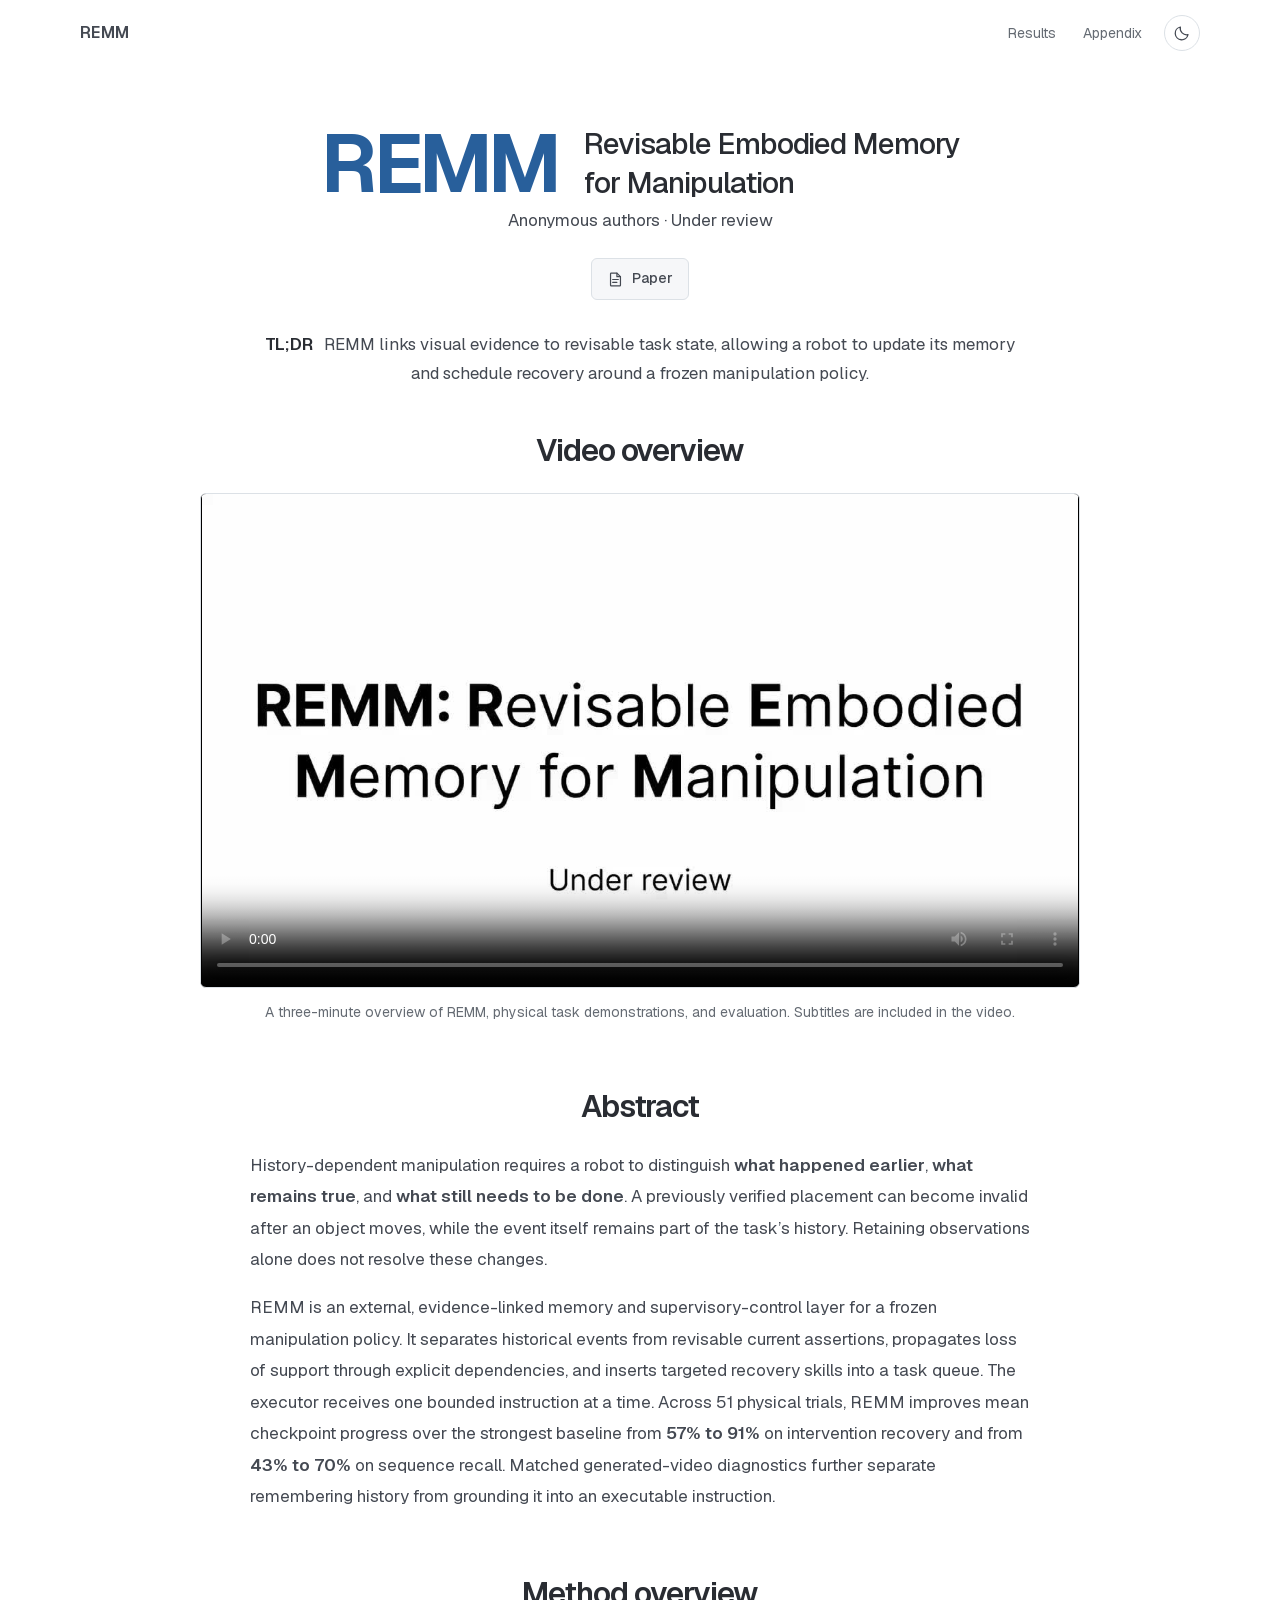
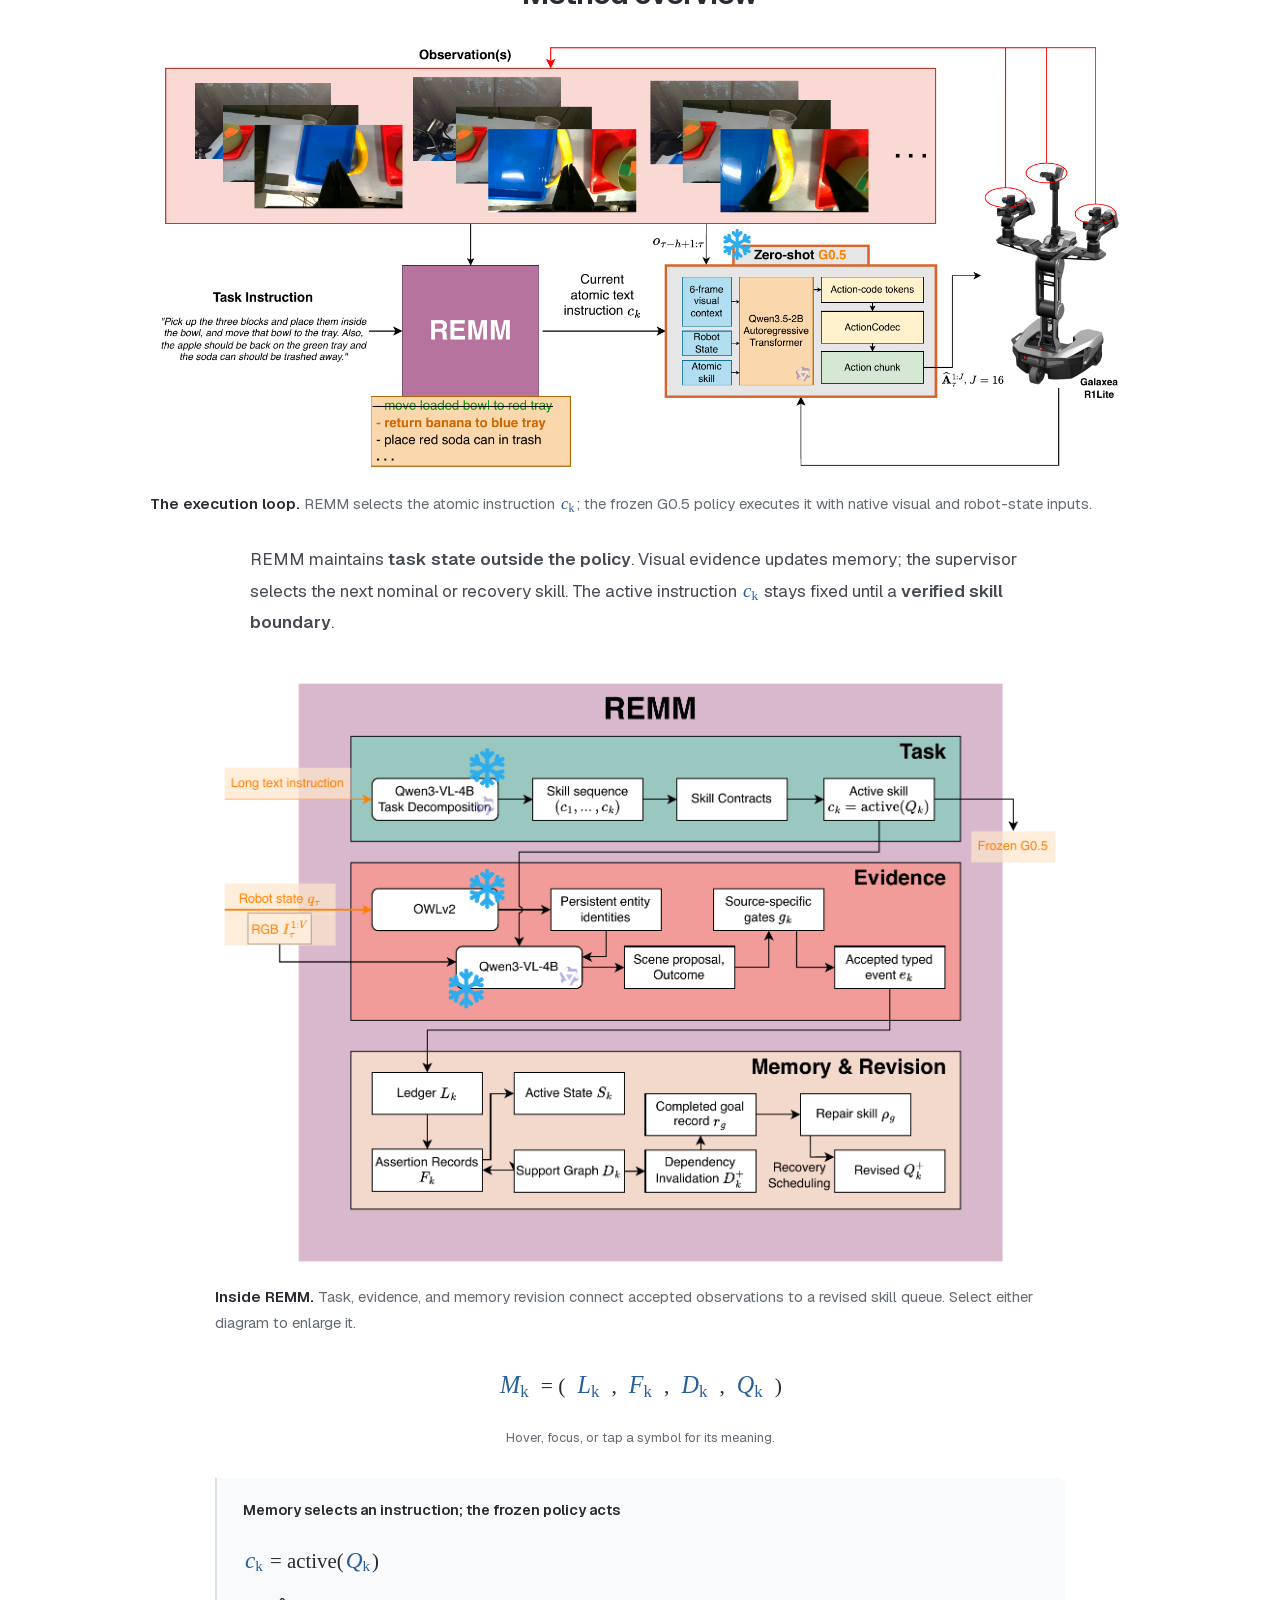
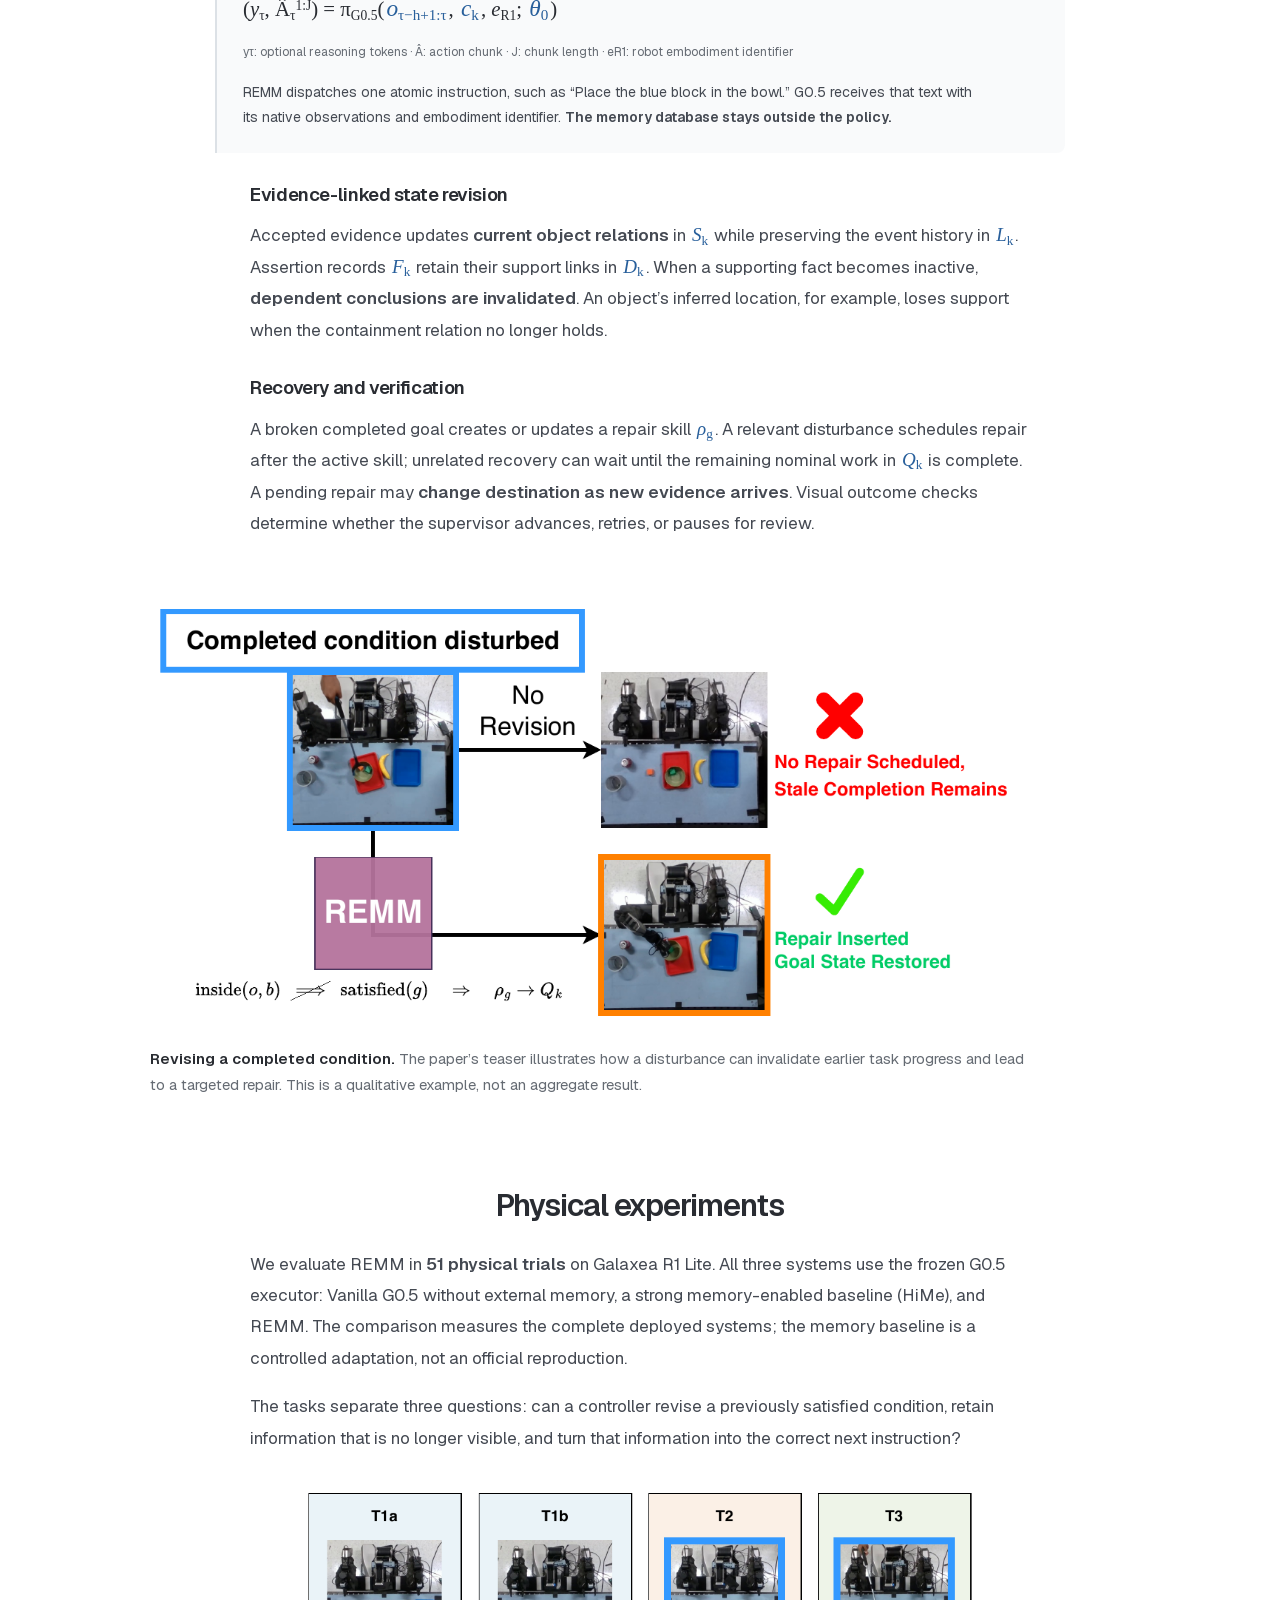
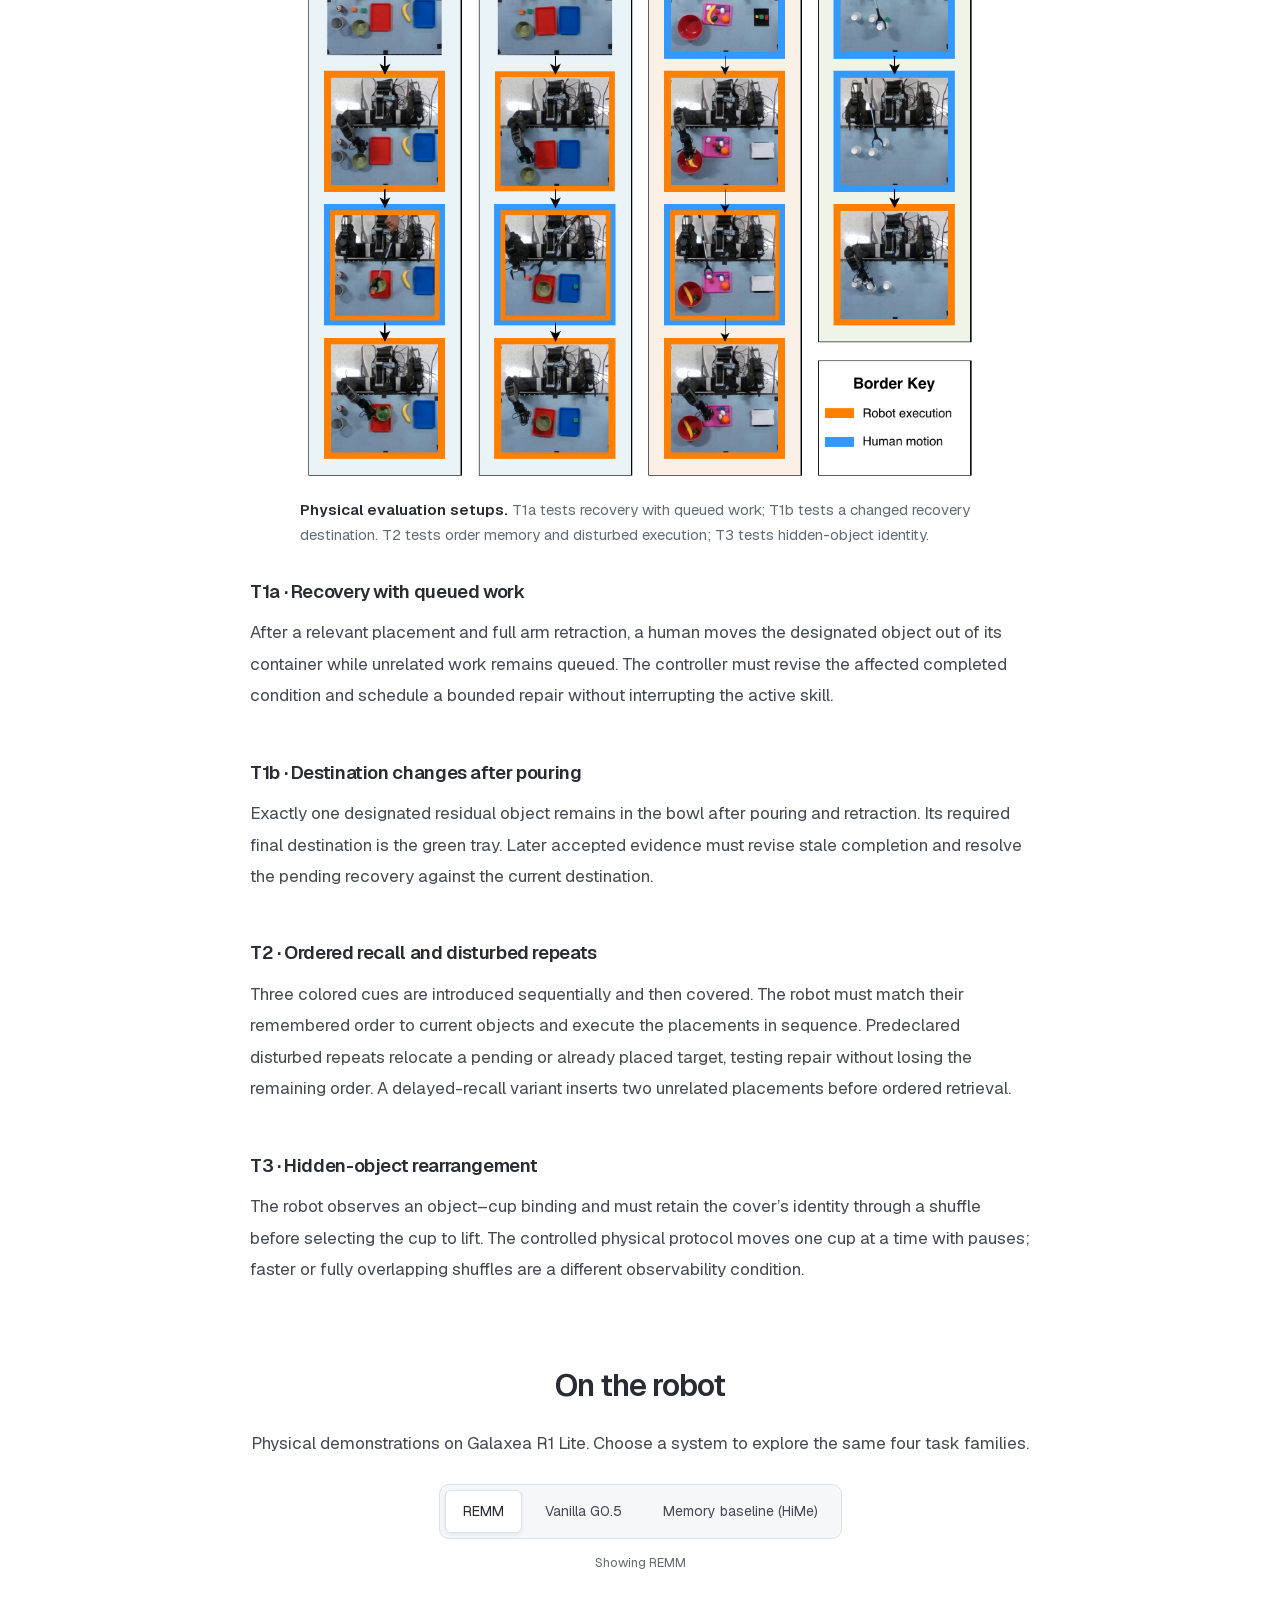
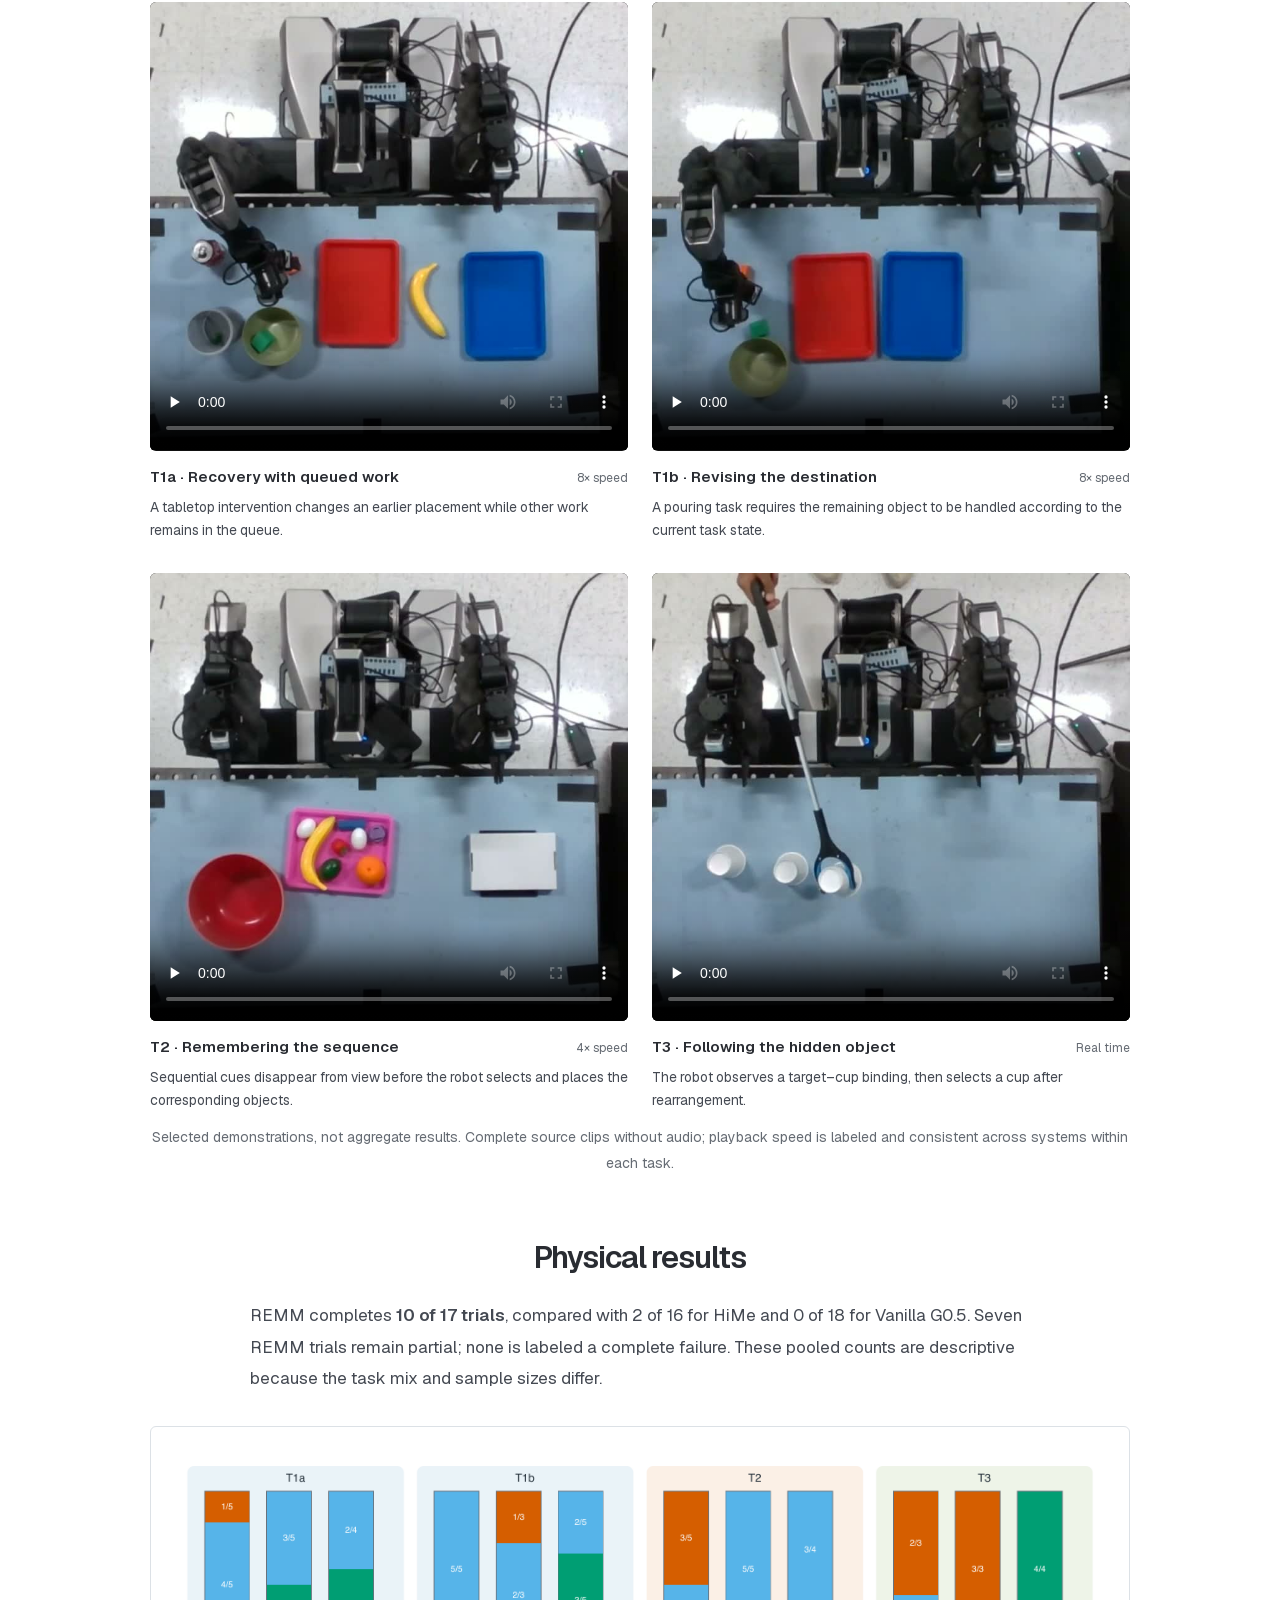
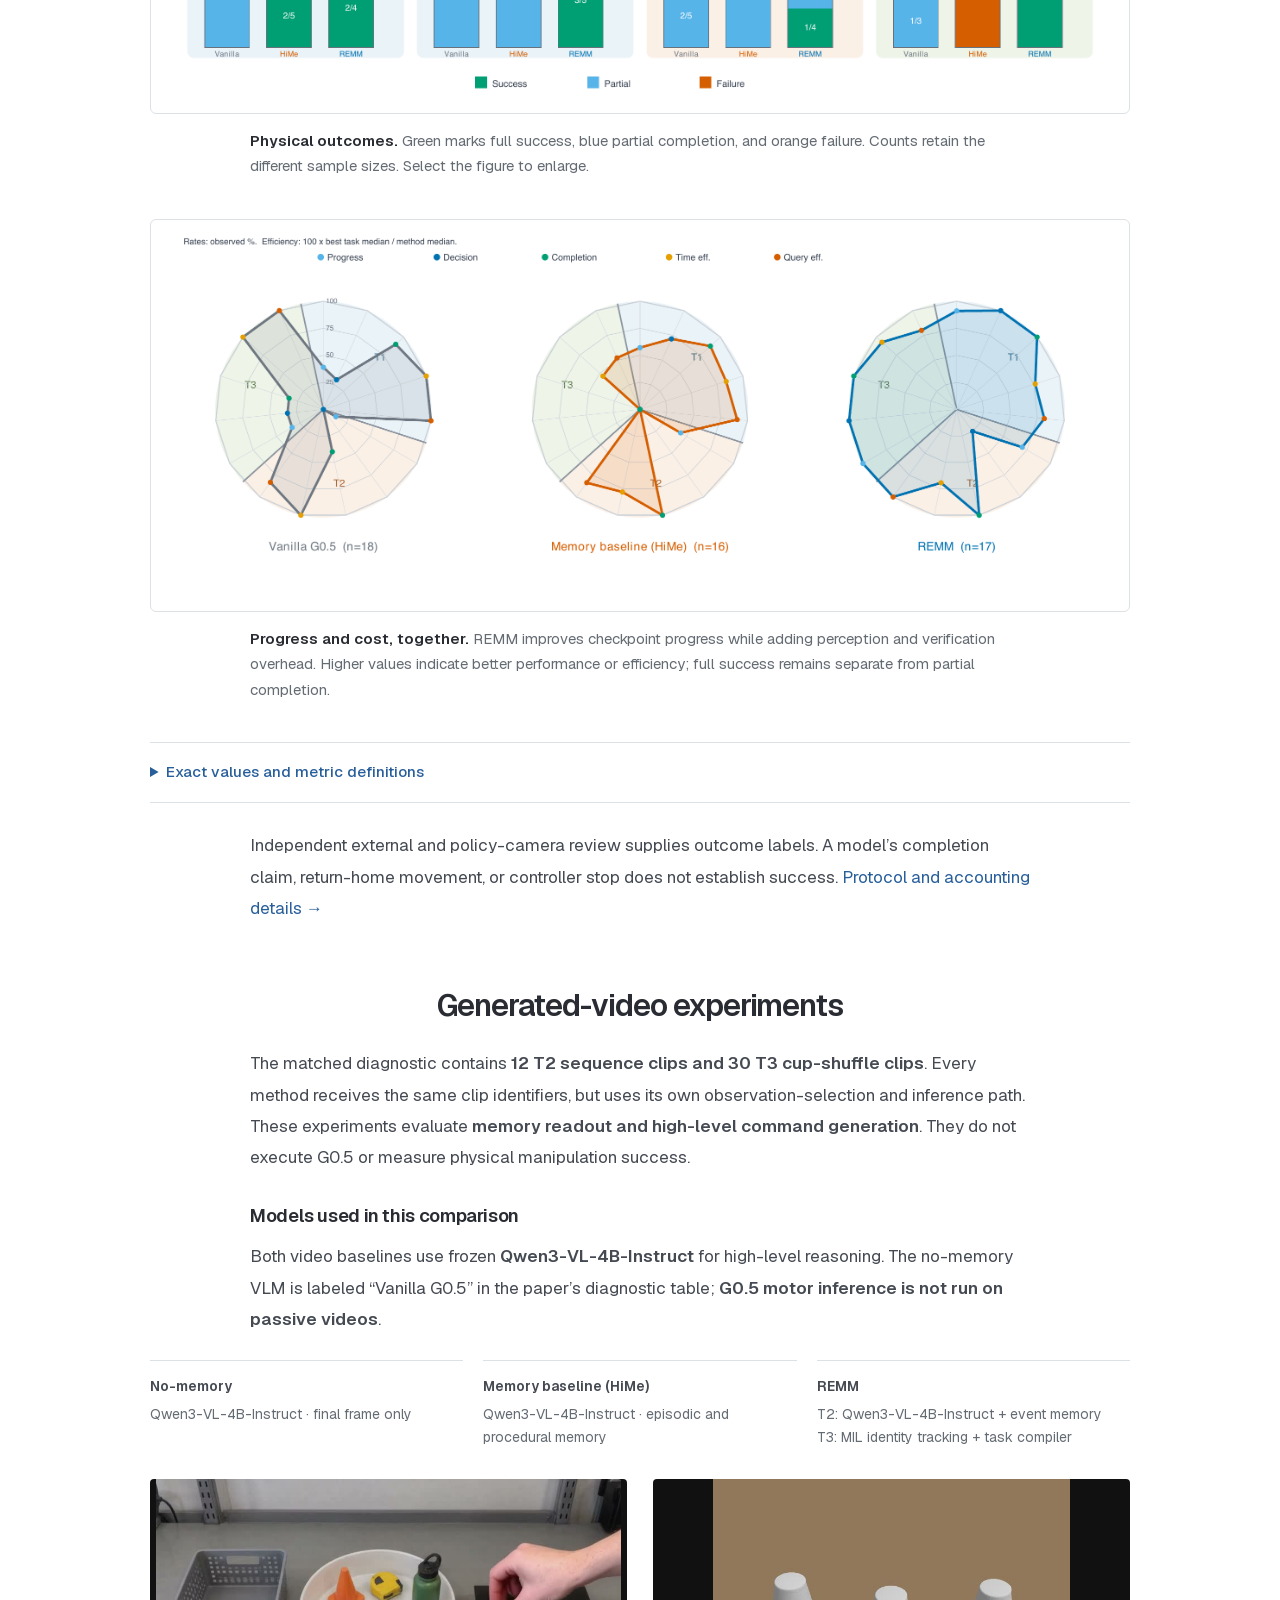
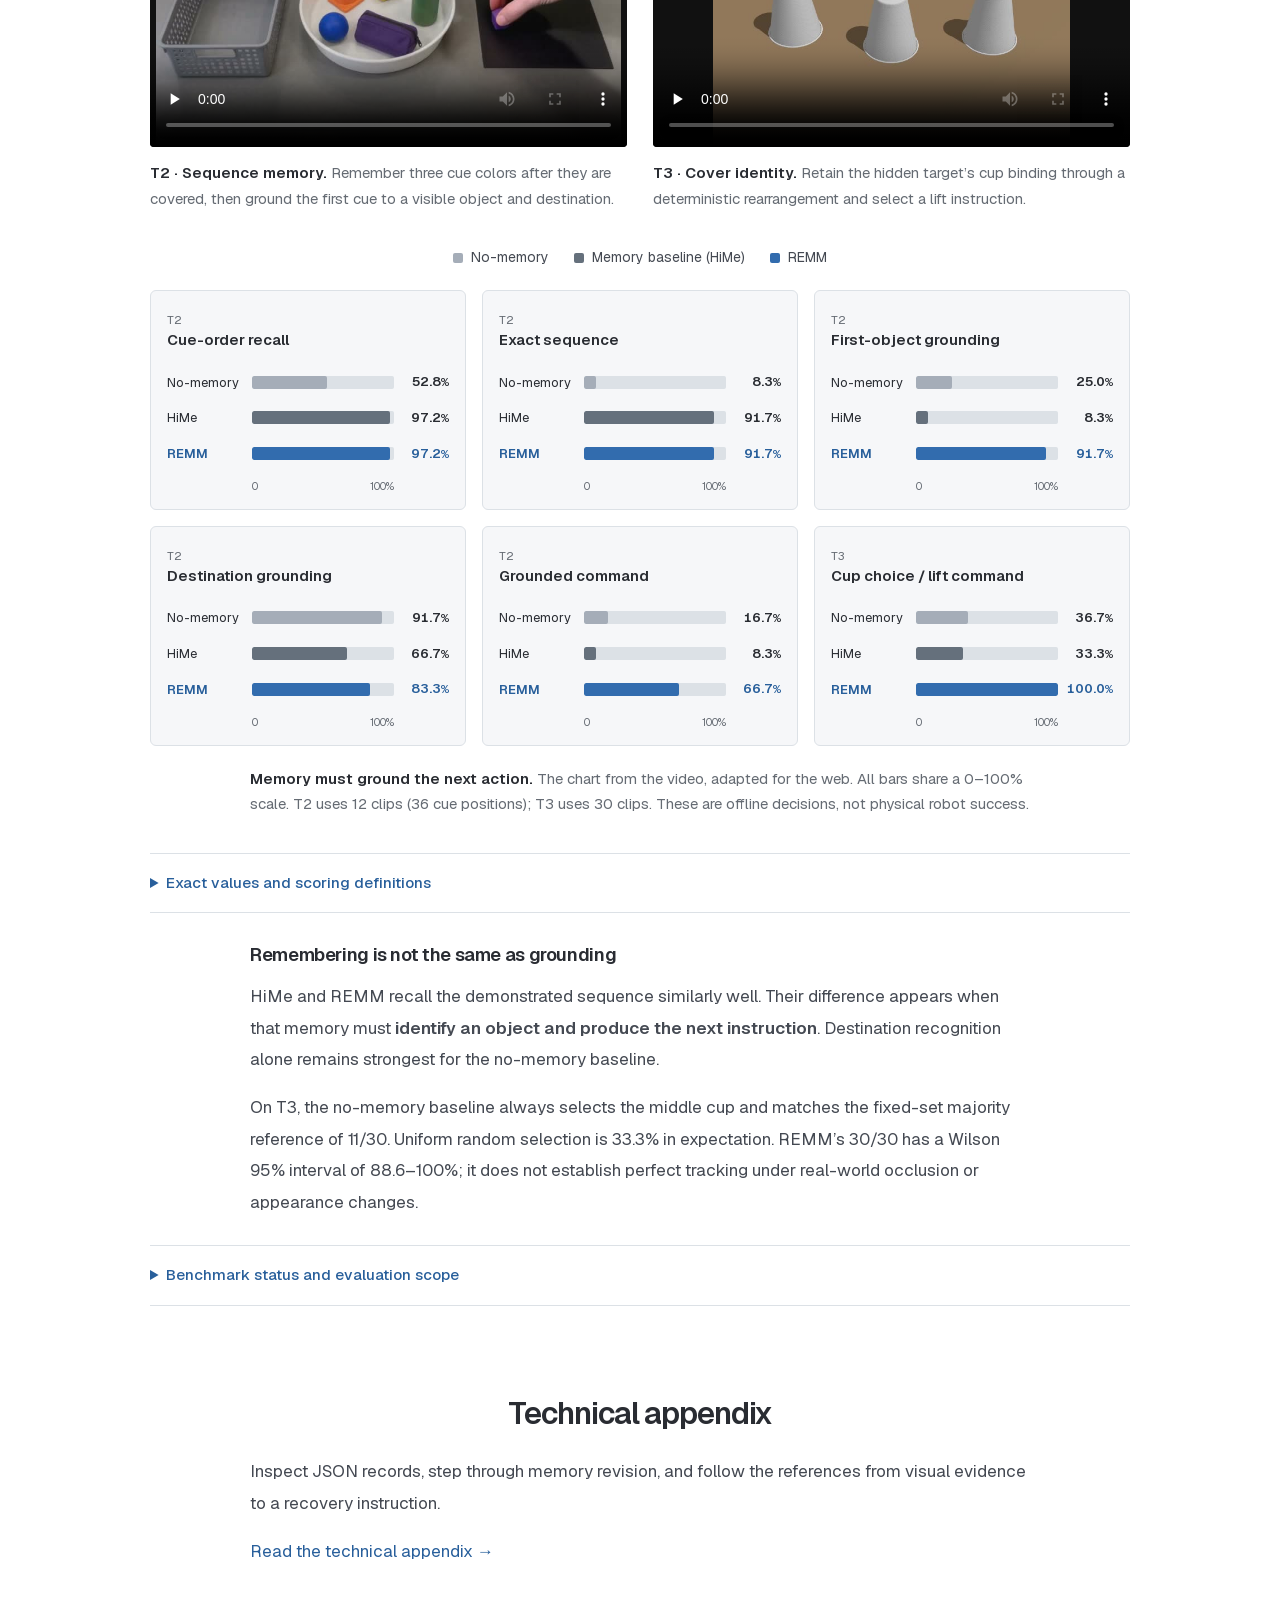
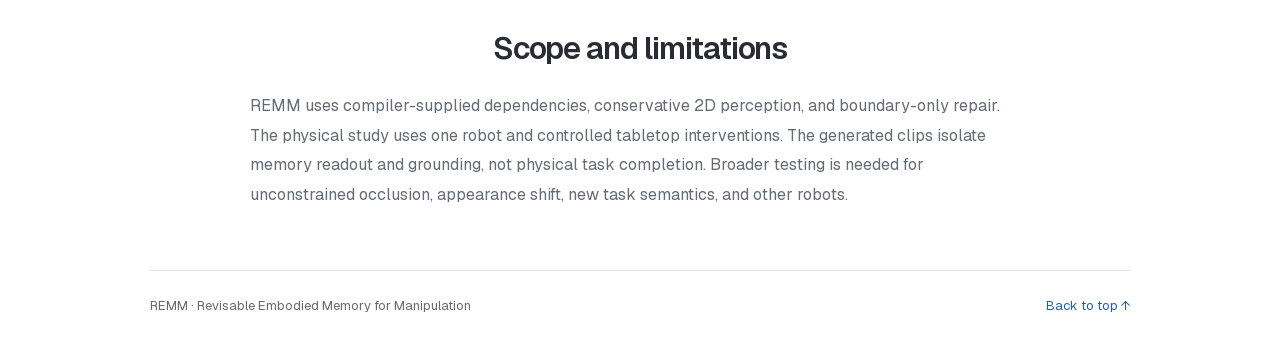
==== commit d0645a50: "Add architecture details, interactive notation, and robot demonstrations" ====
--- a/index.html
+++ b/index.html
@@ -1,4 +1,4 @@
-<!DOCTYPE html><html lang="en"><head><meta charSet="utf-8"/><meta name="viewport" content="width=device-width, initial-scale=1"/><link rel="preload" href="/figures/architecture.png" as="image"/><link rel="preload" href="/figures/teaser.png" as="image"/><link rel="stylesheet" href="/_next/static/css/index.BwehCgDG.css" data-rsc-css-href="/_next/static/css/index.BwehCgDG.css" data-precedence="vite-rsc/importer-resources"/><link rel="modulepreload" fetchPriority="low" href="/_next/static/chunks/index-CC9ldnQs.js"/><script src="/_next/static/chunks/rolldown-runtime-C60lm6uB.js" type="module" async=""></script><script src="/_next/static/chunks/framework-D_rUT4EX.js" type="module" async=""></script><link rel="modulepreload" href="/_next/static/chunks/layout-segment-context-B7wl-19p.js" crossorigin=""/><link rel="modulepreload" href="/_next/static/chunks/theme-toggle-CH749g_k.js" crossorigin=""/><link rel="modulepreload" href="/_next/static/chunks/table-DgyOgByA.js" crossorigin=""/><title>REMM — Revisable Embodied Memory for Manipulation</title><meta name="description" content="Evidence-linked memory and supervisory control for history-dependent robot manipulation."/><script>(function(){var t;try{t=localStorage.getItem('remm-theme')}catch(e){}document.documentElement.dataset.theme=t==='dark'||t==='light'?t:matchMedia('(prefers-color-scheme: dark)').matches?'dark':'light'})()</script><script>Object.assign(((self[Symbol.for("vinext.navigationRuntime")]??={bootstrap:{routeManifest:null},functions:{}}).bootstrap.rsc??={rsc:[]}),{params:{},nav:{"pathname":"/","searchParams":[]}})</script><link rel="modulepreload" href="/_next/static/chunks/index-CC9ldnQs.js" />
+<!DOCTYPE html><html lang="en"><head><meta charSet="utf-8"/><meta name="viewport" content="width=device-width, initial-scale=1"/><link rel="preload" href="/figures/architecture-full.png" as="image"/><link rel="preload" href="/figures/teaser.png" as="image"/><link rel="stylesheet" href="/_next/static/css/index.5Pte5wh0.css" data-rsc-css-href="/_next/static/css/index.5Pte5wh0.css" data-precedence="vite-rsc/importer-resources"/><link rel="modulepreload" fetchPriority="low" href="/_next/static/chunks/index-DogaTbSf.js"/><script src="/_next/static/chunks/rolldown-runtime-C60lm6uB.js" type="module" async=""></script><script src="/_next/static/chunks/framework-D_rUT4EX.js" type="module" async=""></script><link rel="modulepreload" href="/_next/static/chunks/layout-segment-context-D__guaZK.js" crossorigin=""/><link rel="modulepreload" href="/_next/static/chunks/theme-toggle-ZatBYjTV.js" crossorigin=""/><link rel="modulepreload" href="/_next/static/chunks/notation-lzyPbaOK.js" crossorigin=""/><link rel="modulepreload" href="/_next/static/chunks/robot-demos-B2TdumAX.js" crossorigin=""/><link rel="modulepreload" href="/_next/static/chunks/table-C-vBMdK6.js" crossorigin=""/><title>REMM — Revisable Embodied Memory for Manipulation</title><meta name="description" content="Evidence-linked memory and supervisory control for history-dependent robot manipulation."/><meta property="og:title" content="REMM: Revisable Embodied Memory for Manipulation"/><meta property="og:description" content="Robots that revise memory when the world changes."/><meta property="og:url" content="https://remm-robot.github.io"/><meta property="og:site_name" content="REMM"/><meta property="og:type" content="website"/><meta property="og:image" content="https://remm-robot.github.io/figures/teaser.png"/><meta property="og:image:width" content="1190"/><meta property="og:image:height" content="600"/><meta property="og:image:alt" content="REMM revises a disturbed task condition and schedules recovery."/><meta name="twitter:card" content="summary_large_image"/><meta name="twitter:title" content="REMM: Revisable Embodied Memory for Manipulation"/><meta name="twitter:description" content="Robots that revise memory when the world changes."/><meta name="twitter:image" content="https://remm-robot.github.io/figures/teaser.png"/><script>(function(){var t;try{t=localStorage.getItem('remm-theme')}catch(e){}document.documentElement.dataset.theme=t==='dark'||t==='light'?t:matchMedia('(prefers-color-scheme: dark)').matches?'dark':'light'})()</script><script>Object.assign(((self[Symbol.for("vinext.navigationRuntime")]??={bootstrap:{routeManifest:null},functions:{}}).bootstrap.rsc??={rsc:[]}),{params:{},nav:{"pathname":"/","searchParams":[]}})</script><link rel="modulepreload" href="/_next/static/chunks/index-DogaTbSf.js" />
 <link rel="preload" href="/_next/static/_vinext_fonts/geist-8ac0455e797f/geist-98bbbccb.woff2" as="font" type="font/woff2" crossorigin />
 <link rel="preload" href="/_next/static/_vinext_fonts/geist-mono-00e989178794/geist-mono-013b2f2f.woff2" as="font" type="font/woff2" crossorigin />
 <style data-vinext-fonts>/* cyrillic-ext */
@@ -128,4 +128,4 @@
 
 .__variable_geist_mono_1001rt9 { --font-geist-mono: 'Geist Mono', 'Geist Mono Fallback'; }
 </style>
-</head><body class="__variable_geist_19ysh9d __variable_geist_mono_1001rt9 antialiased"><a class="skip" href="#video">Skip to content</a><header class="site-header"><a href="#overview" class="site-name">REMM</a><nav aria-label="Page sections"><a href="#results">Results</a><a href="/appendix/">Appendix</a></nav><button type="button" class="theme-toggle" aria-label="Switch to dark mode" title="Switch to dark mode"><svg class="theme-moon" viewBox="0 0 24 24" aria-hidden="true"><path d="M20 14.2A8.6 8.6 0 0 1 9.8 4a8.6 8.6 0 1 0 10.2 10.2Z"></path></svg><svg class="theme-sun" viewBox="0 0 24 24" aria-hidden="true"><circle cx="12" cy="12" r="4"></circle><path d="M12 2v2m0 16v2M2 12h2m16 0h2M5 5l1.5 1.5m11 11L19 19M5 19l1.5-1.5m11-11L19 5"></path></svg></button></header><main><section class="paper-header" id="overview"><h1><span>REMM:</span><br/><span class="paper-subtitle">Revisable Embodied Memory<br class="title-break"/> for Manipulation</span></h1><p class="project-note">Anonymous authors • Under review</p><div class="resource-links" aria-label="Project resources"><a href="/remm-paper.pdf"><svg viewBox="0 0 24 24" fill="none" aria-hidden="true"><path d="M14 3H6a1 1 0 0 0-1 1v16a1 1 0 0 0 1 1h12a1 1 0 0 0 1-1V8l-5-5Z" stroke="currentColor" stroke-width="1.7" stroke-linejoin="round"></path><path d="M14 3v5h5M8 12h8M8 16h6" stroke="currentColor" stroke-width="1.7" stroke-linecap="round"></path></svg><span>Paper</span></a></div><p class="tldr"><strong>TL;DR</strong> REMM links visual evidence to revisable task state, allowing a robot to update its memory and schedule recovery around a frozen manipulation policy.</p></section><section class="paper-section prose" id="video"><h2>Video overview</h2><video class="overview-video" controls="" playsInline="" preload="metadata" poster="/videos/remm-overview-poster.jpg" aria-label="REMM project overview and experiments"><source src="/videos/remm-overview.mp4" type="video/mp4"/>Your browser does not support embedded video.</video><p class="section-caption">A three-minute overview of REMM, physical task demonstrations, and evaluation. Subtitles are included in the video.</p></section><section class="paper-section prose" id="abstract"><h2>Abstract</h2><p>History-dependent manipulation requires a robot to distinguish what happened earlier, what remains true, and what still needs to be done. A previously verified placement can become invalid after an object moves, while the event itself remains part of the task’s history. Retaining observations alone does not resolve these changes.</p><p>REMM is an external, evidence-linked memory and supervisory-control layer for a frozen manipulation policy. It separates historical events from revisable current assertions, propagates loss of support through explicit dependencies, and inserts targeted recovery skills into a task queue. The executor receives one bounded instruction at a time. Across 51 physical trials, REMM improves mean checkpoint progress over the strongest baseline from 57% to 91% on intervention recovery and from 43% to 70% on sequence recall. Matched generated-video diagnostics further separate remembering history from grounding it into an executable instruction.</p></section><section class="paper-section" id="method"><h2>Method overview</h2><figure class="paper-figure architecture-figure"><a href="/figures/architecture.png" target="_blank" rel="noopener noreferrer" aria-label="Open architecture figure at full resolution"><img src="/figures/architecture.png" width="1480" height="475" alt="Paper architecture figure: observations, REMM, frozen G0.5 and the robot execution loop on the left; REMM task, evidence, and memory revision components on the right."/></a><figcaption><strong>REMM architecture.</strong> The execution loop is shown on the left, with REMM’s task, evidence, and memory-revision components on the right. Select the figure to view it at full resolution.</figcaption></figure><p class="prose intro">REMM maintains task state outside the policy. Visual evidence updates memory; the supervisor selects the next nominal or recovery skill, and G0.5 executes the selected instruction with its native sensory inputs.</p><div class="prose method-text"><h3>Evidence-linked state revision</h3><p>Accepted evidence updates current object relations while preserving the underlying event history. When a supporting fact becomes inactive, conclusions that depend on it are invalidated. For example, an object’s location inferred from containment loses support when that containment relation no longer holds.</p><h3>Recovery and verification</h3><p>A relevant disturbance schedules repair after the active skill; unrelated recovery can be deferred until the nominal queue is complete. A pending repair may change destination as new evidence arrives. Visual outcome checks determine whether the supervisor advances, retries, or pauses for review.</p></div></section><figure class="teaser paper-figure"><img src="/figures/teaser.png" width="1190" height="600" alt="Illustrative comparison: a disturbed completed condition remains stale without revision, while REMM schedules a repair."/><figcaption><strong>Revising a completed condition.</strong> The paper’s teaser illustrates how a disturbance can invalidate earlier task progress and lead to a targeted repair. This is a qualitative example, not an aggregate result.</figcaption></figure><section class="paper-section" id="tasks"><h2>Physical experiments</h2><div class="prose"><p>We evaluate REMM in <strong>51 physical trials</strong> on Galaxea R1 Lite. All three systems use the frozen G0.5 executor: Vanilla G0.5 without external memory, a strong memory-enabled baseline (HiMe), and REMM. The comparison measures the complete deployed systems; the memory baseline is a controlled adaptation, not an official reproduction.</p><p>The tasks separate three questions: can a controller revise a previously satisfied condition, retain information that is no longer visible, and turn that information into the correct next instruction?</p></div><figure class="paper-figure task-figure"><img src="/figures/setup.png" width="970" height="855" loading="lazy" alt="Physical task sequences for T1a, T1b, T2, and T3. Orange borders identify robot execution and blue borders identify human motion."/><figcaption><strong>Physical evaluation setups.</strong> T1a tests recovery with queued work; T1b tests a changed recovery destination. T2 tests order memory and disturbed execution; T3 tests hidden-object identity.</figcaption></figure><div class="prose task-list"><article><h3>T1a · Recovery with queued work</h3><p>After a relevant placement and full arm retraction, a human moves the designated object out of its container while unrelated work remains queued. The controller must revise the affected completed condition and schedule a bounded repair without interrupting the active skill.</p></article><article><h3>T1b · Destination changes after pouring</h3><p>Exactly one designated residual object remains in the bowl after pouring and retraction. Its required final destination is the green tray. Later accepted evidence must revise stale completion and resolve the pending recovery against the current destination.</p></article><article><h3>T2 · Ordered recall and disturbed repeats</h3><p>Three colored cues are introduced sequentially and then covered. The robot must match their remembered order to current objects and execute the placements in sequence. Predeclared disturbed repeats relocate a pending or already placed target, testing repair without losing the remaining order. A delayed-recall variant inserts two unrelated placements before ordered retrieval.</p></article><article><h3>T3 · Hidden-object rearrangement</h3><p>The robot observes an object–cup binding and must retain the cover’s identity through a shuffle before selecting the cup to lift. The controlled physical protocol moves one cup at a time with pauses; faster or fully overlapping shuffles are a different observability condition.</p></article></div><p class="prose section-caption">The overview video above includes physical demonstrations. Full trial-video release remains in preparation.</p></section><section class="paper-section" id="results"><h2>Physical results</h2><div class="prose"><p>REMM completes <strong>10 of 17 trials</strong>, compared with 2 of 16 for HiMe and 0 of 18 for Vanilla G0.5. Seven REMM trials remain partial; none is labeled a complete failure. These pooled counts are descriptive because the task mix and sample sizes differ.</p></div><figure class="paper-figure result-figure"><a href="/figures/physical-outcomes.png" target="_blank" rel="noopener noreferrer"><img src="/figures/physical-outcomes.png" loading="lazy" alt="Paper outcome figure: full success, partial completion and failure by task. REMM has full successes in every task family and no complete failures."/></a><figcaption><strong>Physical outcomes.</strong> Green marks full success, blue partial completion, and orange failure. Counts retain the different sample sizes. Select the figure to enlarge.</figcaption></figure><figure class="paper-figure result-figure profile-figure"><a href="/figures/system-profile.png" target="_blank" rel="noopener noreferrer"><img src="/figures/system-profile.png" loading="lazy" alt="Paper system profiles comparing Vanilla G0.5, the memory baseline (HiMe), and REMM across task progress, decisions, non-failure completion, time and query efficiency."/></a><figcaption><strong>Progress and cost, together.</strong> REMM improves checkpoint progress while adding perception and verification overhead. Higher values indicate better performance or efficiency; full success remains separate from partial completion.</figcaption></figure><details class="result-details"><summary>Exact values and metric definitions</summary>    <div class="research-table-wrap" role="region" aria-label="Physical outcomes · raw counts, separated by task" tabindex="0"><div data-slot="table-container" class="relative w-full overflow-x-auto"><table data-slot="table" class="w-full caption-bottom text-sm research-table"><caption>Physical outcomes · raw counts, separated by task</caption><thead data-slot="table-header" class="[&amp;_tr]:border-b"><tr data-slot="table-row" class="hover:bg-muted/50 data-[state=selected]:bg-muted border-b transition-colors has-aria-expanded:bg-muted/50"><th data-slot="table-head" class="text-foreground h-10 px-2 text-left align-middle font-medium whitespace-nowrap [&amp;:has([role=checkbox])]:pr-0" scope="col">Task</th><th data-slot="table-head" class="text-foreground h-10 px-2 text-left align-middle font-medium whitespace-nowrap [&amp;:has([role=checkbox])]:pr-0" scope="col">System</th><th data-slot="table-head" class="text-foreground h-10 px-2 text-left align-middle font-medium whitespace-nowrap [&amp;:has([role=checkbox])]:pr-0" scope="col">Trials</th><th data-slot="table-head" class="text-foreground h-10 px-2 text-left align-middle font-medium whitespace-nowrap [&amp;:has([role=checkbox])]:pr-0" scope="col">Full success</th><th data-slot="table-head" class="text-foreground h-10 px-2 text-left align-middle font-medium whitespace-nowrap [&amp;:has([role=checkbox])]:pr-0" scope="col">Partial</th><th data-slot="table-head" class="text-foreground h-10 px-2 text-left align-middle font-medium whitespace-nowrap [&amp;:has([role=checkbox])]:pr-0" scope="col">Failure</th></tr></thead><tbody data-slot="table-body" class="[&amp;_tr:last-child]:border-0"><tr data-slot="table-row" class="hover:bg-muted/50 data-[state=selected]:bg-muted border-b transition-colors has-aria-expanded:bg-muted/50"><th data-slot="table-head" class="text-foreground h-10 px-2 text-left align-middle font-medium whitespace-nowrap [&amp;:has([role=checkbox])]:pr-0" scope="row">T1a</th><td data-slot="table-cell" class="p-2 align-middle whitespace-nowrap [&amp;:has([role=checkbox])]:pr-0">Vanilla G0.5</td><td data-slot="table-cell" class="p-2 align-middle whitespace-nowrap [&amp;:has([role=checkbox])]:pr-0">5</td><td data-slot="table-cell" class="p-2 align-middle whitespace-nowrap [&amp;:has([role=checkbox])]:pr-0">0</td><td data-slot="table-cell" class="p-2 align-middle whitespace-nowrap [&amp;:has([role=checkbox])]:pr-0">4</td><td data-slot="table-cell" class="p-2 align-middle whitespace-nowrap [&amp;:has([role=checkbox])]:pr-0">1</td></tr><tr data-slot="table-row" class="hover:bg-muted/50 data-[state=selected]:bg-muted border-b transition-colors has-aria-expanded:bg-muted/50"><th data-slot="table-head" class="text-foreground h-10 px-2 text-left align-middle font-medium whitespace-nowrap [&amp;:has([role=checkbox])]:pr-0" scope="row">T1a</th><td data-slot="table-cell" class="p-2 align-middle whitespace-nowrap [&amp;:has([role=checkbox])]:pr-0">HiMe</td><td data-slot="table-cell" class="p-2 align-middle whitespace-nowrap [&amp;:has([role=checkbox])]:pr-0">5</td><td data-slot="table-cell" class="p-2 align-middle whitespace-nowrap [&amp;:has([role=checkbox])]:pr-0">2</td><td data-slot="table-cell" class="p-2 align-middle whitespace-nowrap [&amp;:has([role=checkbox])]:pr-0">3</td><td data-slot="table-cell" class="p-2 align-middle whitespace-nowrap [&amp;:has([role=checkbox])]:pr-0">0</td></tr><tr data-slot="table-row" class="hover:bg-muted/50 data-[state=selected]:bg-muted border-b transition-colors has-aria-expanded:bg-muted/50 ours-row"><th data-slot="table-head" class="text-foreground h-10 px-2 text-left align-middle font-medium whitespace-nowrap [&amp;:has([role=checkbox])]:pr-0" scope="row">T1a</th><td data-slot="table-cell" class="p-2 align-middle whitespace-nowrap [&amp;:has([role=checkbox])]:pr-0">REMM</td><td data-slot="table-cell" class="p-2 align-middle whitespace-nowrap [&amp;:has([role=checkbox])]:pr-0">4</td><td data-slot="table-cell" class="p-2 align-middle whitespace-nowrap [&amp;:has([role=checkbox])]:pr-0">2</td><td data-slot="table-cell" class="p-2 align-middle whitespace-nowrap [&amp;:has([role=checkbox])]:pr-0">2</td><td data-slot="table-cell" class="p-2 align-middle whitespace-nowrap [&amp;:has([role=checkbox])]:pr-0">0</td></tr><tr data-slot="table-row" class="hover:bg-muted/50 data-[state=selected]:bg-muted border-b transition-colors has-aria-expanded:bg-muted/50"><th data-slot="table-head" class="text-foreground h-10 px-2 text-left align-middle font-medium whitespace-nowrap [&amp;:has([role=checkbox])]:pr-0" scope="row">T1b</th><td data-slot="table-cell" class="p-2 align-middle whitespace-nowrap [&amp;:has([role=checkbox])]:pr-0">Vanilla G0.5</td><td data-slot="table-cell" class="p-2 align-middle whitespace-nowrap [&amp;:has([role=checkbox])]:pr-0">5</td><td data-slot="table-cell" class="p-2 align-middle whitespace-nowrap [&amp;:has([role=checkbox])]:pr-0">0</td><td data-slot="table-cell" class="p-2 align-middle whitespace-nowrap [&amp;:has([role=checkbox])]:pr-0">5</td><td data-slot="table-cell" class="p-2 align-middle whitespace-nowrap [&amp;:has([role=checkbox])]:pr-0">0</td></tr><tr data-slot="table-row" class="hover:bg-muted/50 data-[state=selected]:bg-muted border-b transition-colors has-aria-expanded:bg-muted/50"><th data-slot="table-head" class="text-foreground h-10 px-2 text-left align-middle font-medium whitespace-nowrap [&amp;:has([role=checkbox])]:pr-0" scope="row">T1b</th><td data-slot="table-cell" class="p-2 align-middle whitespace-nowrap [&amp;:has([role=checkbox])]:pr-0">HiMe</td><td data-slot="table-cell" class="p-2 align-middle whitespace-nowrap [&amp;:has([role=checkbox])]:pr-0">3</td><td data-slot="table-cell" class="p-2 align-middle whitespace-nowrap [&amp;:has([role=checkbox])]:pr-0">0</td><td data-slot="table-cell" class="p-2 align-middle whitespace-nowrap [&amp;:has([role=checkbox])]:pr-0">2</td><td data-slot="table-cell" class="p-2 align-middle whitespace-nowrap [&amp;:has([role=checkbox])]:pr-0">1</td></tr><tr data-slot="table-row" class="hover:bg-muted/50 data-[state=selected]:bg-muted border-b transition-colors has-aria-expanded:bg-muted/50 ours-row"><th data-slot="table-head" class="text-foreground h-10 px-2 text-left align-middle font-medium whitespace-nowrap [&amp;:has([role=checkbox])]:pr-0" scope="row">T1b</th><td data-slot="table-cell" class="p-2 align-middle whitespace-nowrap [&amp;:has([role=checkbox])]:pr-0">REMM</td><td data-slot="table-cell" class="p-2 align-middle whitespace-nowrap [&amp;:has([role=checkbox])]:pr-0">5</td><td data-slot="table-cell" class="p-2 align-middle whitespace-nowrap [&amp;:has([role=checkbox])]:pr-0">3</td><td data-slot="table-cell" class="p-2 align-middle whitespace-nowrap [&amp;:has([role=checkbox])]:pr-0">2</td><td data-slot="table-cell" class="p-2 align-middle whitespace-nowrap [&amp;:has([role=checkbox])]:pr-0">0</td></tr><tr data-slot="table-row" class="hover:bg-muted/50 data-[state=selected]:bg-muted border-b transition-colors has-aria-expanded:bg-muted/50"><th data-slot="table-head" class="text-foreground h-10 px-2 text-left align-middle font-medium whitespace-nowrap [&amp;:has([role=checkbox])]:pr-0" scope="row">T2</th><td data-slot="table-cell" class="p-2 align-middle whitespace-nowrap [&amp;:has([role=checkbox])]:pr-0">Vanilla G0.5</td><td data-slot="table-cell" class="p-2 align-middle whitespace-nowrap [&amp;:has([role=checkbox])]:pr-0">5</td><td data-slot="table-cell" class="p-2 align-middle whitespace-nowrap [&amp;:has([role=checkbox])]:pr-0">0</td><td data-slot="table-cell" class="p-2 align-middle whitespace-nowrap [&amp;:has([role=checkbox])]:pr-0">2</td><td data-slot="table-cell" class="p-2 align-middle whitespace-nowrap [&amp;:has([role=checkbox])]:pr-0">3</td></tr><tr data-slot="table-row" class="hover:bg-muted/50 data-[state=selected]:bg-muted border-b transition-colors has-aria-expanded:bg-muted/50"><th data-slot="table-head" class="text-foreground h-10 px-2 text-left align-middle font-medium whitespace-nowrap [&amp;:has([role=checkbox])]:pr-0" scope="row">T2</th><td data-slot="table-cell" class="p-2 align-middle whitespace-nowrap [&amp;:has([role=checkbox])]:pr-0">HiMe</td><td data-slot="table-cell" class="p-2 align-middle whitespace-nowrap [&amp;:has([role=checkbox])]:pr-0">5</td><td data-slot="table-cell" class="p-2 align-middle whitespace-nowrap [&amp;:has([role=checkbox])]:pr-0">0</td><td data-slot="table-cell" class="p-2 align-middle whitespace-nowrap [&amp;:has([role=checkbox])]:pr-0">5</td><td data-slot="table-cell" class="p-2 align-middle whitespace-nowrap [&amp;:has([role=checkbox])]:pr-0">0</td></tr><tr data-slot="table-row" class="hover:bg-muted/50 data-[state=selected]:bg-muted border-b transition-colors has-aria-expanded:bg-muted/50 ours-row"><th data-slot="table-head" class="text-foreground h-10 px-2 text-left align-middle font-medium whitespace-nowrap [&amp;:has([role=checkbox])]:pr-0" scope="row">T2</th><td data-slot="table-cell" class="p-2 align-middle whitespace-nowrap [&amp;:has([role=checkbox])]:pr-0">REMM</td><td data-slot="table-cell" class="p-2 align-middle whitespace-nowrap [&amp;:has([role=checkbox])]:pr-0">4</td><td data-slot="table-cell" class="p-2 align-middle whitespace-nowrap [&amp;:has([role=checkbox])]:pr-0">1</td><td data-slot="table-cell" class="p-2 align-middle whitespace-nowrap [&amp;:has([role=checkbox])]:pr-0">3</td><td data-slot="table-cell" class="p-2 align-middle whitespace-nowrap [&amp;:has([role=checkbox])]:pr-0">0</td></tr><tr data-slot="table-row" class="hover:bg-muted/50 data-[state=selected]:bg-muted border-b transition-colors has-aria-expanded:bg-muted/50"><th data-slot="table-head" class="text-foreground h-10 px-2 text-left align-middle font-medium whitespace-nowrap [&amp;:has([role=checkbox])]:pr-0" scope="row">T3</th><td data-slot="table-cell" class="p-2 align-middle whitespace-nowrap [&amp;:has([role=checkbox])]:pr-0">Vanilla G0.5</td><td data-slot="table-cell" class="p-2 align-middle whitespace-nowrap [&amp;:has([role=checkbox])]:pr-0">3</td><td data-slot="table-cell" class="p-2 align-middle whitespace-nowrap [&amp;:has([role=checkbox])]:pr-0">0</td><td data-slot="table-cell" class="p-2 align-middle whitespace-nowrap [&amp;:has([role=checkbox])]:pr-0">1</td><td data-slot="table-cell" class="p-2 align-middle whitespace-nowrap [&amp;:has([role=checkbox])]:pr-0">2</td></tr><tr data-slot="table-row" class="hover:bg-muted/50 data-[state=selected]:bg-muted border-b transition-colors has-aria-expanded:bg-muted/50"><th data-slot="table-head" class="text-foreground h-10 px-2 text-left align-middle font-medium whitespace-nowrap [&amp;:has([role=checkbox])]:pr-0" scope="row">T3</th><td data-slot="table-cell" class="p-2 align-middle whitespace-nowrap [&amp;:has([role=checkbox])]:pr-0">HiMe</td><td data-slot="table-cell" class="p-2 align-middle whitespace-nowrap [&amp;:has([role=checkbox])]:pr-0">3</td><td data-slot="table-cell" class="p-2 align-middle whitespace-nowrap [&amp;:has([role=checkbox])]:pr-0">0</td><td data-slot="table-cell" class="p-2 align-middle whitespace-nowrap [&amp;:has([role=checkbox])]:pr-0">0</td><td data-slot="table-cell" class="p-2 align-middle whitespace-nowrap [&amp;:has([role=checkbox])]:pr-0">3</td></tr><tr data-slot="table-row" class="hover:bg-muted/50 data-[state=selected]:bg-muted border-b transition-colors has-aria-expanded:bg-muted/50 ours-row"><th data-slot="table-head" class="text-foreground h-10 px-2 text-left align-middle font-medium whitespace-nowrap [&amp;:has([role=checkbox])]:pr-0" scope="row">T3</th><td data-slot="table-cell" class="p-2 align-middle whitespace-nowrap [&amp;:has([role=checkbox])]:pr-0">REMM</td><td data-slot="table-cell" class="p-2 align-middle whitespace-nowrap [&amp;:has([role=checkbox])]:pr-0">4</td><td data-slot="table-cell" class="p-2 align-middle whitespace-nowrap [&amp;:has([role=checkbox])]:pr-0">4</td><td data-slot="table-cell" class="p-2 align-middle whitespace-nowrap [&amp;:has([role=checkbox])]:pr-0">0</td><td data-slot="table-cell" class="p-2 align-middle whitespace-nowrap [&amp;:has([role=checkbox])]:pr-0">0</td></tr></tbody></table></div></div><div class="prose"><h3>Progress is different from full success</h3><p>Checkpoint progress is the fraction of evaluator-defined checkpoints satisfied; full success requires all checkpoints. Relative to the strongest baseline in each family, REMM increases mean progress from 57% to 91% for T1 and from 43% to 70% for T2. REMM completes all four physical T3 trials.</p></div><div class="research-table-wrap" role="region" aria-label="Mean checkpoint progress · T1 pools T1a and T1b" tabindex="0"><div data-slot="table-container" class="relative w-full overflow-x-auto"><table data-slot="table" class="w-full caption-bottom text-sm research-table"><caption>Mean checkpoint progress · T1 pools T1a and T1b</caption><thead data-slot="table-header" class="[&amp;_tr]:border-b"><tr data-slot="table-row" class="hover:bg-muted/50 data-[state=selected]:bg-muted border-b transition-colors has-aria-expanded:bg-muted/50"><th data-slot="table-head" class="text-foreground h-10 px-2 text-left align-middle font-medium whitespace-nowrap [&amp;:has([role=checkbox])]:pr-0" scope="col">System</th><th data-slot="table-head" class="text-foreground h-10 px-2 text-left align-middle font-medium whitespace-nowrap [&amp;:has([role=checkbox])]:pr-0" scope="col">T1</th><th data-slot="table-head" class="text-foreground h-10 px-2 text-left align-middle font-medium whitespace-nowrap [&amp;:has([role=checkbox])]:pr-0" scope="col">T2</th><th data-slot="table-head" class="text-foreground h-10 px-2 text-left align-middle font-medium whitespace-nowrap [&amp;:has([role=checkbox])]:pr-0" scope="col">T3</th></tr></thead><tbody data-slot="table-body" class="[&amp;_tr:last-child]:border-0"><tr data-slot="table-row" class="hover:bg-muted/50 data-[state=selected]:bg-muted border-b transition-colors has-aria-expanded:bg-muted/50"><th data-slot="table-head" class="text-foreground h-10 px-2 text-left align-middle font-medium whitespace-nowrap [&amp;:has([role=checkbox])]:pr-0" scope="row">Vanilla G0.5</th><td data-slot="table-cell" class="p-2 align-middle whitespace-nowrap [&amp;:has([role=checkbox])]:pr-0">39.0%</td><td data-slot="table-cell" class="p-2 align-middle whitespace-nowrap [&amp;:has([role=checkbox])]:pr-0">13.3%</td><td data-slot="table-cell" class="p-2 align-middle whitespace-nowrap [&amp;:has([role=checkbox])]:pr-0">33.3%</td></tr><tr data-slot="table-row" class="hover:bg-muted/50 data-[state=selected]:bg-muted border-b transition-colors has-aria-expanded:bg-muted/50"><th data-slot="table-head" class="text-foreground h-10 px-2 text-left align-middle font-medium whitespace-nowrap [&amp;:has([role=checkbox])]:pr-0" scope="row">HiMe</th><td data-slot="table-cell" class="p-2 align-middle whitespace-nowrap [&amp;:has([role=checkbox])]:pr-0">57.1%</td><td data-slot="table-cell" class="p-2 align-middle whitespace-nowrap [&amp;:has([role=checkbox])]:pr-0">43.3%</td><td data-slot="table-cell" class="p-2 align-middle whitespace-nowrap [&amp;:has([role=checkbox])]:pr-0">0.0%</td></tr><tr data-slot="table-row" class="hover:bg-muted/50 data-[state=selected]:bg-muted border-b transition-colors has-aria-expanded:bg-muted/50 ours-row"><th data-slot="table-head" class="text-foreground h-10 px-2 text-left align-middle font-medium whitespace-nowrap [&amp;:has([role=checkbox])]:pr-0" scope="row">REMM</th><td data-slot="table-cell" class="p-2 align-middle whitespace-nowrap [&amp;:has([role=checkbox])]:pr-0">91.1%</td><td data-slot="table-cell" class="p-2 align-middle whitespace-nowrap [&amp;:has([role=checkbox])]:pr-0">70.0%</td><td data-slot="table-cell" class="p-2 align-middle whitespace-nowrap [&amp;:has([role=checkbox])]:pr-0">100.0%</td></tr></tbody></table></div></div><div class="research-table-wrap" role="region" aria-label="Decision accuracy / non-failure completion · eligible labeled trials" tabindex="0"><div data-slot="table-container" class="relative w-full overflow-x-auto"><table data-slot="table" class="w-full caption-bottom text-sm research-table"><caption>Decision accuracy / non-failure completion · eligible labeled trials</caption><thead data-slot="table-header" class="[&amp;_tr]:border-b"><tr data-slot="table-row" class="hover:bg-muted/50 data-[state=selected]:bg-muted border-b transition-colors has-aria-expanded:bg-muted/50"><th data-slot="table-head" class="text-foreground h-10 px-2 text-left align-middle font-medium whitespace-nowrap [&amp;:has([role=checkbox])]:pr-0" scope="col">System</th><th data-slot="table-head" class="text-foreground h-10 px-2 text-left align-middle font-medium whitespace-nowrap [&amp;:has([role=checkbox])]:pr-0" scope="col">T1</th><th data-slot="table-head" class="text-foreground h-10 px-2 text-left align-middle font-medium whitespace-nowrap [&amp;:has([role=checkbox])]:pr-0" scope="col">T2</th><th data-slot="table-head" class="text-foreground h-10 px-2 text-left align-middle font-medium whitespace-nowrap [&amp;:has([role=checkbox])]:pr-0" scope="col">T3</th></tr></thead><tbody data-slot="table-body" class="[&amp;_tr:last-child]:border-0"><tr data-slot="table-row" class="hover:bg-muted/50 data-[state=selected]:bg-muted border-b transition-colors has-aria-expanded:bg-muted/50"><th data-slot="table-head" class="text-foreground h-10 px-2 text-left align-middle font-medium whitespace-nowrap [&amp;:has([role=checkbox])]:pr-0" scope="row">Vanilla G0.5</th><td data-slot="table-cell" class="p-2 align-middle whitespace-nowrap [&amp;:has([role=checkbox])]:pr-0">30.0% / 90.0%</td><td data-slot="table-cell" class="p-2 align-middle whitespace-nowrap [&amp;:has([role=checkbox])]:pr-0">0.0% / 40.0%</td><td data-slot="table-cell" class="p-2 align-middle whitespace-nowrap [&amp;:has([role=checkbox])]:pr-0">33.3% / 33.3%</td></tr><tr data-slot="table-row" class="hover:bg-muted/50 data-[state=selected]:bg-muted border-b transition-colors has-aria-expanded:bg-muted/50"><th data-slot="table-head" class="text-foreground h-10 px-2 text-left align-middle font-medium whitespace-nowrap [&amp;:has([role=checkbox])]:pr-0" scope="row">HiMe</th><td data-slot="table-cell" class="p-2 align-middle whitespace-nowrap [&amp;:has([role=checkbox])]:pr-0">71.4% / 87.5%</td><td data-slot="table-cell" class="p-2 align-middle whitespace-nowrap [&amp;:has([role=checkbox])]:pr-0">0.0% / 100.0%</td><td data-slot="table-cell" class="p-2 align-middle whitespace-nowrap [&amp;:has([role=checkbox])]:pr-0">0.0% / 0.0%</td></tr><tr data-slot="table-row" class="hover:bg-muted/50 data-[state=selected]:bg-muted border-b transition-colors has-aria-expanded:bg-muted/50 ours-row"><th data-slot="table-head" class="text-foreground h-10 px-2 text-left align-middle font-medium whitespace-nowrap [&amp;:has([role=checkbox])]:pr-0" scope="row">REMM</th><td data-slot="table-cell" class="p-2 align-middle whitespace-nowrap [&amp;:has([role=checkbox])]:pr-0">100.0% / 100.0%</td><td data-slot="table-cell" class="p-2 align-middle whitespace-nowrap [&amp;:has([role=checkbox])]:pr-0">25.0% / 100.0%</td><td data-slot="table-cell" class="p-2 align-middle whitespace-nowrap [&amp;:has([role=checkbox])]:pr-0">100.0% / 100.0%</td></tr></tbody></table></div></div><p class="prose">Decision accuracy measures the independently labeled high-level choice. Non-failure completion includes both partial and full outcomes, so it is less strict than full-task success. Each rate excludes blank labels from its own denominator; T1 pools T1a and T1b.</p><div class="prose"><h3>Decision quality and system cost</h3><p>A correct instruction can still fail during grasping or placement. We therefore keep decision correctness, checkpoint progress, and physical success separate. Extra perception and verification also carry a cost: REMM is not the fastest or most query-efficient system on every task, and successful recovery can keep a run active longer than an early baseline stop.</p><p>The following efficiencies are relative scores, not seconds or query counts. For each task and cost, the best observed median receives 100; other scores are 100 × best median / system median. Higher means lower cost.</p></div><div class="research-table-wrap" role="region" aria-label="Relative median-cost efficiency · time / G0.5 queries" tabindex="0"><div data-slot="table-container" class="relative w-full overflow-x-auto"><table data-slot="table" class="w-full caption-bottom text-sm research-table"><caption>Relative median-cost efficiency · time / G0.5 queries</caption><thead data-slot="table-header" class="[&amp;_tr]:border-b"><tr data-slot="table-row" class="hover:bg-muted/50 data-[state=selected]:bg-muted border-b transition-colors has-aria-expanded:bg-muted/50"><th data-slot="table-head" class="text-foreground h-10 px-2 text-left align-middle font-medium whitespace-nowrap [&amp;:has([role=checkbox])]:pr-0" scope="col">System</th><th data-slot="table-head" class="text-foreground h-10 px-2 text-left align-middle font-medium whitespace-nowrap [&amp;:has([role=checkbox])]:pr-0" scope="col">T1 time / queries</th><th data-slot="table-head" class="text-foreground h-10 px-2 text-left align-middle font-medium whitespace-nowrap [&amp;:has([role=checkbox])]:pr-0" scope="col">T2 time / queries</th><th data-slot="table-head" class="text-foreground h-10 px-2 text-left align-middle font-medium whitespace-nowrap [&amp;:has([role=checkbox])]:pr-0" scope="col">T3 time / queries</th></tr></thead><tbody data-slot="table-body" class="[&amp;_tr:last-child]:border-0"><tr data-slot="table-row" class="hover:bg-muted/50 data-[state=selected]:bg-muted border-b transition-colors has-aria-expanded:bg-muted/50"><th data-slot="table-head" class="text-foreground h-10 px-2 text-left align-middle font-medium whitespace-nowrap [&amp;:has([role=checkbox])]:pr-0" scope="row">Vanilla G0.5</th><td data-slot="table-cell" class="p-2 align-middle whitespace-nowrap [&amp;:has([role=checkbox])]:pr-0">100.0 / 100.0</td><td data-slot="table-cell" class="p-2 align-middle whitespace-nowrap [&amp;:has([role=checkbox])]:pr-0">100.0 / 83.3</td><td data-slot="table-cell" class="p-2 align-middle whitespace-nowrap [&amp;:has([role=checkbox])]:pr-0">100.0 / 100.0</td></tr><tr data-slot="table-row" class="hover:bg-muted/50 data-[state=selected]:bg-muted border-b transition-colors has-aria-expanded:bg-muted/50"><th data-slot="table-head" class="text-foreground h-10 px-2 text-left align-middle font-medium whitespace-nowrap [&amp;:has([role=checkbox])]:pr-0" scope="row">HiMe</th><td data-slot="table-cell" class="p-2 align-middle whitespace-nowrap [&amp;:has([role=checkbox])]:pr-0">83.7 / 90.3</td><td data-slot="table-cell" class="p-2 align-middle whitespace-nowrap [&amp;:has([role=checkbox])]:pr-0">78.1 / 83.8</td><td data-slot="table-cell" class="p-2 align-middle whitespace-nowrap [&amp;:has([role=checkbox])]:pr-0">46.1 / 52.2</td></tr><tr data-slot="table-row" class="hover:bg-muted/50 data-[state=selected]:bg-muted border-b transition-colors has-aria-expanded:bg-muted/50 ours-row"><th data-slot="table-head" class="text-foreground h-10 px-2 text-left align-middle font-medium whitespace-nowrap [&amp;:has([role=checkbox])]:pr-0" scope="row">REMM</th><td data-slot="table-cell" class="p-2 align-middle whitespace-nowrap [&amp;:has([role=checkbox])]:pr-0">76.3 / 81.4</td><td data-slot="table-cell" class="p-2 align-middle whitespace-nowrap [&amp;:has([role=checkbox])]:pr-0">69.4 / 100.0</td><td data-slot="table-cell" class="p-2 align-middle whitespace-nowrap [&amp;:has([role=checkbox])]:pr-0">92.9 / 80.0</td></tr></tbody></table></div></div></details><p class="prose">Independent external and policy-camera review supplies outcome labels. A model’s completion claim, return-home movement, or controller stop does not establish success. <a href="/appendix/#evaluation">Protocol and accounting details →</a></p></section><section class="paper-section" id="generated"><h2>Generated-video experiments</h2><div class="prose"><p>The matched diagnostic contains <strong>12 T2 sequence clips and 30 T3 cup-shuffle clips</strong>. Every method receives the same clip identifiers, but uses its own observation-selection and inference path. These experiments evaluate memory readout and high-level command generation. They do not execute G0.5 or measure physical manipulation success.</p></div><div class="prose"><h3>Models used in this comparison</h3><p>Both video baselines use frozen <strong>Qwen3-VL-4B-Instruct</strong> for high-level reasoning. The no-memory VLM is labeled “Vanilla G0.5” in the paper’s diagnostic table; <strong>G0.5 motor inference is not run on passive videos</strong>.</p></div><div class="model-notes"><p><strong>No-memory</strong><span>Qwen3-VL-4B-Instruct · final frame only</span></p><p><strong>Memory baseline (HiMe)</strong><span>Qwen3-VL-4B-Instruct · episodic and procedural memory</span></p><p><strong>REMM</strong><span>T2: Qwen3-VL-4B-Instruct + event memory<br/>T3: MIL identity tracking + task compiler</span></p></div><div class="diagnostic-videos"><figure><video controls="" playsInline="" preload="none" poster="/videos/generated-sequence.jpg" aria-label="Generated T2 ordered-sequence diagnostic example"><source src="/videos/generated-sequence.mp4" type="video/mp4"/></video><figcaption><strong>T2 · Sequence memory.</strong> Remember three cue colors after they are covered, then ground the first cue to a visible object and destination.</figcaption></figure><figure><video controls="" playsInline="" preload="none" poster="/videos/generated-cups.jpg" aria-label="Generated T3 cup-shuffle diagnostic example"><source src="/videos/generated-cups.mp4" type="video/mp4"/></video><figcaption><strong>T3 · Cover identity.</strong> Retain the hidden target’s cup binding through a deterministic rearrangement and select a lift instruction.</figcaption></figure></div><figure class="video-results-chart"><div class="chart-legend" aria-label="Methods"><span><i class="series-0"></i>No-memory</span><span><i class="series-1"></i>Memory baseline (HiMe)</span><span><i class="series-2"></i>REMM</span></div><div class="bar-panels"><div class="bar-panel"><h3><span>T2</span>Cue-order recall</h3><div class="bar-row series-0" aria-label="No-memory: 52.8 percent, 19 of 36"><span class="bar-method">No-memory</span><span class="bar-track" aria-hidden="true"><span style="width:52.77777777777778%"></span></span><strong>52.8<small>%</small></strong></div><div class="bar-row series-1" aria-label="HiMe: 97.2 percent, 35 of 36"><span class="bar-method">HiMe</span><span class="bar-track" aria-hidden="true"><span style="width:97.22222222222223%"></span></span><strong>97.2<small>%</small></strong></div><div class="bar-row series-2" aria-label="REMM: 97.2 percent, 35 of 36"><span class="bar-method">REMM</span><span class="bar-track" aria-hidden="true"><span style="width:97.22222222222223%"></span></span><strong>97.2<small>%</small></strong></div><div class="bar-scale" aria-hidden="true"><span>0</span><span>100%</span></div></div><div class="bar-panel"><h3><span>T2</span>Exact sequence</h3><div class="bar-row series-0" aria-label="No-memory: 8.3 percent, 1 of 12"><span class="bar-method">No-memory</span><span class="bar-track" aria-hidden="true"><span style="width:8.333333333333334%"></span></span><strong>8.3<small>%</small></strong></div><div class="bar-row series-1" aria-label="HiMe: 91.7 percent, 11 of 12"><span class="bar-method">HiMe</span><span class="bar-track" aria-hidden="true"><span style="width:91.66666666666667%"></span></span><strong>91.7<small>%</small></strong></div><div class="bar-row series-2" aria-label="REMM: 91.7 percent, 11 of 12"><span class="bar-method">REMM</span><span class="bar-track" aria-hidden="true"><span style="width:91.66666666666667%"></span></span><strong>91.7<small>%</small></strong></div><div class="bar-scale" aria-hidden="true"><span>0</span><span>100%</span></div></div><div class="bar-panel"><h3><span>T2</span>First-object grounding</h3><div class="bar-row series-0" aria-label="No-memory: 25.0 percent, 3 of 12"><span class="bar-method">No-memory</span><span class="bar-track" aria-hidden="true"><span style="width:25%"></span></span><strong>25.0<small>%</small></strong></div><div class="bar-row series-1" aria-label="HiMe: 8.3 percent, 1 of 12"><span class="bar-method">HiMe</span><span class="bar-track" aria-hidden="true"><span style="width:8.333333333333334%"></span></span><strong>8.3<small>%</small></strong></div><div class="bar-row series-2" aria-label="REMM: 91.7 percent, 11 of 12"><span class="bar-method">REMM</span><span class="bar-track" aria-hidden="true"><span style="width:91.66666666666667%"></span></span><strong>91.7<small>%</small></strong></div><div class="bar-scale" aria-hidden="true"><span>0</span><span>100%</span></div></div><div class="bar-panel"><h3><span>T2</span>Destination grounding</h3><div class="bar-row series-0" aria-label="No-memory: 91.7 percent, 11 of 12"><span class="bar-method">No-memory</span><span class="bar-track" aria-hidden="true"><span style="width:91.66666666666667%"></span></span><strong>91.7<small>%</small></strong></div><div class="bar-row series-1" aria-label="HiMe: 66.7 percent, 8 of 12"><span class="bar-method">HiMe</span><span class="bar-track" aria-hidden="true"><span style="width:66.66666666666667%"></span></span><strong>66.7<small>%</small></strong></div><div class="bar-row series-2" aria-label="REMM: 83.3 percent, 10 of 12"><span class="bar-method">REMM</span><span class="bar-track" aria-hidden="true"><span style="width:83.33333333333333%"></span></span><strong>83.3<small>%</small></strong></div><div class="bar-scale" aria-hidden="true"><span>0</span><span>100%</span></div></div><div class="bar-panel"><h3><span>T2</span>Grounded command</h3><div class="bar-row series-0" aria-label="No-memory: 16.7 percent, 2 of 12"><span class="bar-method">No-memory</span><span class="bar-track" aria-hidden="true"><span style="width:16.666666666666668%"></span></span><strong>16.7<small>%</small></strong></div><div class="bar-row series-1" aria-label="HiMe: 8.3 percent, 1 of 12"><span class="bar-method">HiMe</span><span class="bar-track" aria-hidden="true"><span style="width:8.333333333333334%"></span></span><strong>8.3<small>%</small></strong></div><div class="bar-row series-2" aria-label="REMM: 66.7 percent, 8 of 12"><span class="bar-method">REMM</span><span class="bar-track" aria-hidden="true"><span style="width:66.66666666666667%"></span></span><strong>66.7<small>%</small></strong></div><div class="bar-scale" aria-hidden="true"><span>0</span><span>100%</span></div></div><div class="bar-panel"><h3><span>T3</span>Cup choice / lift command</h3><div class="bar-row series-0" aria-label="No-memory: 36.7 percent, 11 of 30"><span class="bar-method">No-memory</span><span class="bar-track" aria-hidden="true"><span style="width:36.666666666666664%"></span></span><strong>36.7<small>%</small></strong></div><div class="bar-row series-1" aria-label="HiMe: 33.3 percent, 10 of 30"><span class="bar-method">HiMe</span><span class="bar-track" aria-hidden="true"><span style="width:33.333333333333336%"></span></span><strong>33.3<small>%</small></strong></div><div class="bar-row series-2" aria-label="REMM: 100.0 percent, 30 of 30"><span class="bar-method">REMM</span><span class="bar-track" aria-hidden="true"><span style="width:100%"></span></span><strong>100.0<small>%</small></strong></div><div class="bar-scale" aria-hidden="true"><span>0</span><span>100%</span></div></div></div><figcaption><strong>Memory must ground the next action.</strong> The chart from the video, adapted for the web. All bars share a 0–100% scale. T2 uses 12 clips (36 cue positions); T3 uses 30 clips. These are offline decisions, not physical robot success.</figcaption></figure><details class="result-details"><summary>Exact values and scoring definitions</summary>    <div class="research-table-wrap" role="region" aria-label="Matched T2 diagnostic · counts with percentages" tabindex="0"><div data-slot="table-container" class="relative w-full overflow-x-auto"><table data-slot="table" class="w-full caption-bottom text-sm research-table"><caption>Matched T2 diagnostic · counts with percentages</caption><thead data-slot="table-header" class="[&amp;_tr]:border-b"><tr data-slot="table-row" class="hover:bg-muted/50 data-[state=selected]:bg-muted border-b transition-colors has-aria-expanded:bg-muted/50"><th data-slot="table-head" class="text-foreground h-10 px-2 text-left align-middle font-medium whitespace-nowrap [&amp;:has([role=checkbox])]:pr-0" scope="col">System</th><th data-slot="table-head" class="text-foreground h-10 px-2 text-left align-middle font-medium whitespace-nowrap [&amp;:has([role=checkbox])]:pr-0" scope="col">Cue LCS</th><th data-slot="table-head" class="text-foreground h-10 px-2 text-left align-middle font-medium whitespace-nowrap [&amp;:has([role=checkbox])]:pr-0" scope="col">Exact sequence</th><th data-slot="table-head" class="text-foreground h-10 px-2 text-left align-middle font-medium whitespace-nowrap [&amp;:has([role=checkbox])]:pr-0" scope="col">First object</th><th data-slot="table-head" class="text-foreground h-10 px-2 text-left align-middle font-medium whitespace-nowrap [&amp;:has([role=checkbox])]:pr-0" scope="col">Destination</th><th data-slot="table-head" class="text-foreground h-10 px-2 text-left align-middle font-medium whitespace-nowrap [&amp;:has([role=checkbox])]:pr-0" scope="col">Grounded command</th></tr></thead><tbody data-slot="table-body" class="[&amp;_tr:last-child]:border-0"><tr data-slot="table-row" class="hover:bg-muted/50 data-[state=selected]:bg-muted border-b transition-colors has-aria-expanded:bg-muted/50"><th data-slot="table-head" class="text-foreground h-10 px-2 text-left align-middle font-medium whitespace-nowrap [&amp;:has([role=checkbox])]:pr-0" scope="row">No-memory VLM</th><td data-slot="table-cell" class="p-2 align-middle whitespace-nowrap [&amp;:has([role=checkbox])]:pr-0">19/36 (52.8%)</td><td data-slot="table-cell" class="p-2 align-middle whitespace-nowrap [&amp;:has([role=checkbox])]:pr-0">1/12 (8.3%)</td><td data-slot="table-cell" class="p-2 align-middle whitespace-nowrap [&amp;:has([role=checkbox])]:pr-0">3/12 (25.0%)</td><td data-slot="table-cell" class="p-2 align-middle whitespace-nowrap [&amp;:has([role=checkbox])]:pr-0">11/12 (91.7%)</td><td data-slot="table-cell" class="p-2 align-middle whitespace-nowrap [&amp;:has([role=checkbox])]:pr-0">2/12 (16.7%)</td></tr><tr data-slot="table-row" class="hover:bg-muted/50 data-[state=selected]:bg-muted border-b transition-colors has-aria-expanded:bg-muted/50"><th data-slot="table-head" class="text-foreground h-10 px-2 text-left align-middle font-medium whitespace-nowrap [&amp;:has([role=checkbox])]:pr-0" scope="row">HiMe</th><td data-slot="table-cell" class="p-2 align-middle whitespace-nowrap [&amp;:has([role=checkbox])]:pr-0">35/36 (97.2%)</td><td data-slot="table-cell" class="p-2 align-middle whitespace-nowrap [&amp;:has([role=checkbox])]:pr-0">11/12 (91.7%)</td><td data-slot="table-cell" class="p-2 align-middle whitespace-nowrap [&amp;:has([role=checkbox])]:pr-0">1/12 (8.3%)</td><td data-slot="table-cell" class="p-2 align-middle whitespace-nowrap [&amp;:has([role=checkbox])]:pr-0">8/12 (66.7%)</td><td data-slot="table-cell" class="p-2 align-middle whitespace-nowrap [&amp;:has([role=checkbox])]:pr-0">1/12 (8.3%)</td></tr><tr data-slot="table-row" class="hover:bg-muted/50 data-[state=selected]:bg-muted border-b transition-colors has-aria-expanded:bg-muted/50 ours-row"><th data-slot="table-head" class="text-foreground h-10 px-2 text-left align-middle font-medium whitespace-nowrap [&amp;:has([role=checkbox])]:pr-0" scope="row">REMM</th><td data-slot="table-cell" class="p-2 align-middle whitespace-nowrap [&amp;:has([role=checkbox])]:pr-0">35/36 (97.2%)</td><td data-slot="table-cell" class="p-2 align-middle whitespace-nowrap [&amp;:has([role=checkbox])]:pr-0">11/12 (91.7%)</td><td data-slot="table-cell" class="p-2 align-middle whitespace-nowrap [&amp;:has([role=checkbox])]:pr-0">11/12 (91.7%)</td><td data-slot="table-cell" class="p-2 align-middle whitespace-nowrap [&amp;:has([role=checkbox])]:pr-0">10/12 (83.3%)</td><td data-slot="table-cell" class="p-2 align-middle whitespace-nowrap [&amp;:has([role=checkbox])]:pr-0">8/12 (66.7%)</td></tr></tbody></table></div></div><p class="prose">Cue LCS counts the matched elements in the longest common subsequence, across 36 demonstrated cues. Exact sequence requires all three colors in order. A grounded command must match the action, object or color, and destination, allowing only the scorer’s fixed noun equivalences.</p><div class="research-table-wrap" role="region" aria-label="Matched T3 diagnostic · 30 clips" tabindex="0"><div data-slot="table-container" class="relative w-full overflow-x-auto"><table data-slot="table" class="w-full caption-bottom text-sm research-table"><caption>Matched T3 diagnostic · 30 clips</caption><thead data-slot="table-header" class="[&amp;_tr]:border-b"><tr data-slot="table-row" class="hover:bg-muted/50 data-[state=selected]:bg-muted border-b transition-colors has-aria-expanded:bg-muted/50"><th data-slot="table-head" class="text-foreground h-10 px-2 text-left align-middle font-medium whitespace-nowrap [&amp;:has([role=checkbox])]:pr-0" scope="col">System</th><th data-slot="table-head" class="text-foreground h-10 px-2 text-left align-middle font-medium whitespace-nowrap [&amp;:has([role=checkbox])]:pr-0" scope="col">Correct cup</th><th data-slot="table-head" class="text-foreground h-10 px-2 text-left align-middle font-medium whitespace-nowrap [&amp;:has([role=checkbox])]:pr-0" scope="col">Grounded lift command</th></tr></thead><tbody data-slot="table-body" class="[&amp;_tr:last-child]:border-0"><tr data-slot="table-row" class="hover:bg-muted/50 data-[state=selected]:bg-muted border-b transition-colors has-aria-expanded:bg-muted/50"><th data-slot="table-head" class="text-foreground h-10 px-2 text-left align-middle font-medium whitespace-nowrap [&amp;:has([role=checkbox])]:pr-0" scope="row">No-memory VLM</th><td data-slot="table-cell" class="p-2 align-middle whitespace-nowrap [&amp;:has([role=checkbox])]:pr-0">11/30 (36.7%)</td><td data-slot="table-cell" class="p-2 align-middle whitespace-nowrap [&amp;:has([role=checkbox])]:pr-0">11/30 (36.7%)</td></tr><tr data-slot="table-row" class="hover:bg-muted/50 data-[state=selected]:bg-muted border-b transition-colors has-aria-expanded:bg-muted/50"><th data-slot="table-head" class="text-foreground h-10 px-2 text-left align-middle font-medium whitespace-nowrap [&amp;:has([role=checkbox])]:pr-0" scope="row">HiMe</th><td data-slot="table-cell" class="p-2 align-middle whitespace-nowrap [&amp;:has([role=checkbox])]:pr-0">10/30 (33.3%)</td><td data-slot="table-cell" class="p-2 align-middle whitespace-nowrap [&amp;:has([role=checkbox])]:pr-0">10/30 (33.3%)</td></tr><tr data-slot="table-row" class="hover:bg-muted/50 data-[state=selected]:bg-muted border-b transition-colors has-aria-expanded:bg-muted/50 ours-row"><th data-slot="table-head" class="text-foreground h-10 px-2 text-left align-middle font-medium whitespace-nowrap [&amp;:has([role=checkbox])]:pr-0" scope="row">REMM</th><td data-slot="table-cell" class="p-2 align-middle whitespace-nowrap [&amp;:has([role=checkbox])]:pr-0">30/30 (100.0%)</td><td data-slot="table-cell" class="p-2 align-middle whitespace-nowrap [&amp;:has([role=checkbox])]:pr-0">30/30 (100.0%)</td></tr></tbody></table></div></div></details><div class="prose"><h3>Remembering is not the same as grounding</h3><p>HiMe and REMM recall the demonstrated sequence similarly well. Their difference appears when that memory must identify an object and produce the next instruction. Destination recognition alone remains strongest for the no-memory baseline.</p><p>On T3, the no-memory baseline always selects the middle cup and matches the fixed-set majority reference of 11/30. Uniform random selection is 33.3% in expectation. REMM’s 30/30 has a Wilson 95% interval of 88.6–100%; it does not establish perfect tracking under real-world occlusion or appearance changes.</p></div><details class="result-details"><summary>Benchmark status and evaluation scope</summary><div class="prose"><p>The scored snapshot contains only these 42 clips. Additional intervention-revision and distractor-robust tracks are specified but are not part of the reported score. The legacy snapshot stores human approval verdicts without reviewer-count or adjudication records; a blinded second review remains required for a fully documented benchmark release.</p><p>Ground-truth answers stay scorer-only. The intended evaluation interface uses opaque clip IDs, causal frame access, open-vocabulary T2 grounding, and the same left/middle/right answer space for every T3 clip.</p></div></details></section><section class="paper-section prose" id="appendix"><h2>Technical appendix</h2><p>Inspect JSON records, step through memory revision, and follow the references from visual evidence to a recovery instruction.</p><p class="appendix-link"><a href="/appendix/">Read the technical appendix →</a></p></section><section class="paper-section prose status" id="limitations"><h2>Scope and limitations</h2><p>REMM uses compiler-supplied dependencies, conservative 2D perception, and boundary-only repair. The physical study uses one robot and controlled tabletop interventions. The generated clips isolate memory readout and grounding, not physical task completion. Broader testing is needed for unconstrained occlusion, appearance shift, new task semantics, and other robots.</p></section></main><footer><span>REMM · Revisable Embodied Memory for Manipulation</span><a href="#overview">Back to top ↑</a></footer><script type="module" src="/_next/static/chunks/index-CC9ldnQs.js" id="_R_" async=""></script><script>((self[Symbol.for("vinext.navigationRuntime")]??={bootstrap:{routeManifest:null},functions:{}}).bootstrap.rsc??={rsc:[]}).rsc.push("0:{\"page:/\":\"$L1\",\"layout:/\":\"$L2\",\"route:/\":\"$L3\",\"__route\":\"route:/\",\"__interceptionContext\":null,\"__layoutIds\":[\"layout:/\"],\"__rootLayout\":\"/\",\"__bfcacheSegmentIdentities\":{\"layout:/\":\"[\\\"layout\\\",\\\"layout:/\\\",\\\"root-boundary:/\\\",\\\"\\\"]\",\"page:/\":\"[\\\"page\\\",\\\"page:/\\\",\\\"root-boundary:/\\\",\\\"\\\"]\"},\"__srcPage\":[\"page\"],\"__layoutFlags\":{\"layout:/\":\"s\"},\"__artifactCompatibility\":{\"schemaVersion\":1,\"graphVersion\":\"app-route-graph:1177fd80f83fa7b0\",\"deploymentVersion\":\"e4b62c42-2b76-42f5-9157-3755322d9b28\",\"appElementsSchemaVersion\":1,\"rscPayloadSchemaVersion\":1,\"rootBoundaryId\":\"/\",\"renderEpoch\":null}}\n")</script><script>((self[Symbol.for("vinext.navigationRuntime")]??={bootstrap:{routeManifest:null},functions:{}}).bootstrap.rsc??={rsc:[]}).rsc.push("4:I[\"c5beb10df826\",[],\"Children\",1]\n")</script><script>((self[Symbol.for("vinext.navigationRuntime")]??={bootstrap:{routeManifest:null},functions:{}}).bootstrap.rsc??={rsc:[]}).rsc.push("5:I[\"0dc7e6a5ccb2\",[],\"GlobalErrorBoundary\",1]\n")</script><script>((self[Symbol.for("vinext.navigationRuntime")]??={bootstrap:{routeManifest:null},functions:{}}).bootstrap.rsc??={rsc:[]}).rsc.push("6:I[\"610eead2fe97\",[],\"default\",1]\n")</script><script>((self[Symbol.for("vinext.navigationRuntime")]??={bootstrap:{routeManifest:null},functions:{}}).bootstrap.rsc??={rsc:[]}).rsc.push("7:I[\"0dc7e6a5ccb2\",[],\"ErrorBoundary\",1]\n")</script><script>((self[Symbol.for("vinext.navigationRuntime")]??={bootstrap:{routeManifest:null},functions:{}}).bootstrap.rsc??={rsc:[]}).rsc.push("8:I[\"8c444080ebb8\",[],\"LayoutSegmentProvider\",1]\n")</script><script>((self[Symbol.for("vinext.navigationRuntime")]??={bootstrap:{routeManifest:null},functions:{}}).bootstrap.rsc??={rsc:[]}).rsc.push("9:I[\"c5beb10df826\",[],\"Slot\",1]\n")</script><script>((self[Symbol.for("vinext.navigationRuntime")]??={bootstrap:{routeManifest:null},functions:{}}).bootstrap.rsc??={rsc:[]}).rsc.push("a:I[\"0dc7e6a5ccb2\",[],\"NotFoundBoundary\",1]\n")</script><script>((self[Symbol.for("vinext.navigationRuntime")]??={bootstrap:{routeManifest:null},functions:{}}).bootstrap.rsc??={rsc:[]}).rsc.push("b:I[\"40fe166cc87b\",[],\"AppRouterScrollTarget\",1]\n")</script><script>((self[Symbol.for("vinext.navigationRuntime")]??={bootstrap:{routeManifest:null},functions:{}}).bootstrap.rsc??={rsc:[]}).rsc.push("c:I[\"0dc7e6a5ccb2\",[],\"RedirectBoundary\",1]\n")</script><script>((self[Symbol.for("vinext.navigationRuntime")]??={bootstrap:{routeManifest:null},functions:{}}).bootstrap.rsc??={rsc:[]}).rsc.push(":HL[\"/_next/static/css/index.BwehCgDG.css\",\"style\"     ]\n")</script><script>((self[Symbol.for("vinext.navigationRuntime")]??={bootstrap:{routeManifest:null},functions:{}}).bootstrap.rsc??={rsc:[]}).rsc.push("2:[[[\"$\",\"link\",\"css:/_next/static/css/index.BwehCgDG.css\",{\"rel\":\"stylesheet\",\"precedence\":\"vite-rsc/importer-resources\",\"href\":\"/_next/static/css/index.BwehCgDG.css\",\"data-rsc-css-href\":\"/_next/static/css/index.BwehCgDG.css\"}],\"$undefined\"],[\"$\",\"html\",null,{\"lang\":\"en\",\"suppressHydrationWarning\":true,\"children\":[[\"$\",\"head\",null,{\"children\":[\"$\",\"script\",null,{\"dangerouslySetInnerHTML\":{\"__html\":\"(function(){var t;try{t=localStorage.getItem('remm-theme')}catch(e){}document.documentElement.dataset.theme=t==='dark'||t==='light'?t:matchMedia('(prefers-color-scheme: dark)').matches?'dark':'light'})()\"}}]}],[\"$\",\"body\",null,{\"className\":\"__variable_geist_19ysh9d __variable_geist_mono_1001rt9 antialiased\",\"children\":[\"$\",\"$L4\",null,{}]}]]}]]\n")</script><script>((self[Symbol.for("vinext.navigationRuntime")]??={bootstrap:{routeManifest:null},functions:{}}).bootstrap.rsc??={rsc:[]}).rsc.push("3:[[[\"$\",\"meta\",null,{\"charSet\":\"utf-8\"}],[[\"$\",\"title\",\"0\",{\"children\":\"REMM — Revisable Embodied Memory for Manipulation\"}],[\"$\",\"meta\",\"1\",{\"name\":\"description\",\"content\":\"Evidence-linked memory and supervisory control for history-dependent robot manipulation.\"}]],[[\"$\",\"meta\",\"0\",{\"name\":\"viewport\",\"content\":\"width=device-width, initial-scale=1\"}]]],[\"$\",\"$L5\",null,{\"fallback\":\"$6\",\"children\":[\"$\",\"$L7\",null,{\"fallback\":\"$6\",\"children\":[\"$\",\"$L8\",null,{\"providerId\":\"layout:/\",\"segmentMap\":{\"children\":[]},\"children\":[\"$\",\"$L9\",null,{\"id\":\"layout:/\",\"parallelSlots\":\"$undefined\",\"children\":[\"$\",\"$La\",null,{\"resetKey\":\"\",\"fallback\":[[\"$\",\"title\",null,{\"children\":\"404: This page could not be found.\"}],[\"$\",\"div\",null,{\"style\":{\"fontFamily\":\"system-ui,\\\"Segoe UI\\\",Roboto,Helvetica,Arial,sans-serif,\\\"Apple Color Emoji\\\",\\\"Segoe UI Emoji\\\"\",\"height\":\"100vh\",\"textAlign\":\"center\",\"display\":\"flex\",\"flexDirection\":\"column\",\"alignItems\":\"center\",\"justifyContent\":\"center\"},\"children\":[\"$\",\"div\",null,{\"children\":[[\"$\",\"style\",null,{\"dangerouslySetInnerHTML\":{\"__html\":\"body{color:#000;background:#fff;margin:0}.next-error-h1{border-right:1px solid rgba(0,0,0,.3)}@media (prefers-color-scheme:dark){body{color:#fff;background:#000}.next-error-h1{border-right:1px solid rgba(255,255,255,.3)}}\"}}],[\"$\",\"h1\",null,{\"className\":\"next-error-h1\",\"style\":{\"display\":\"inline-block\",\"margin\":\"0 20px 0 0\",\"padding\":\"0 23px 0 0\",\"fontSize\":24,\"fontWeight\":500,\"verticalAlign\":\"top\",\"lineHeight\":\"49px\"},\"children\":404}],[\"$\",\"div\",null,{\"style\":{\"display\":\"inline-block\"},\"children\":[\"$\",\"h2\",null,{\"style\":{\"fontSize\":14,\"fontWeight\":400,\"lineHeight\":\"49px\",\"margin\":0},\"children\":\"This page could not be found.\"}]}]]}]}]],\"children\":[\"$\",\"$Lb\",null,{\"children\":[\"$\",\"$Lc\",null,{\"children\":[[\"$\",\"$L8\",null,{\"providerId\":\"page:/\",\"segmentMap\":{\"children\":[\"__PAGE__\"]},\"children\":[\"$\",\"$L9\",null,{\"id\":\"page:/\"}]}],null]}]}]}]}]}]}]}],null,null]\n")</script><script>((self[Symbol.for("vinext.navigationRuntime")]??={bootstrap:{routeManifest:null},functions:{}}).bootstrap.rsc??={rsc:[]}).rsc.push("d:I[\"461672cbae33\",[],\"default\",1]\n")</script><script>((self[Symbol.for("vinext.navigationRuntime")]??={bootstrap:{routeManifest:null},functions:{}}).bootstrap.rsc??={rsc:[]}).rsc.push(":HL[\"/figures/architecture.png\",\"image\"]\n")</script><script>((self[Symbol.for("vinext.navigationRuntime")]??={bootstrap:{routeManifest:null},functions:{}}).bootstrap.rsc??={rsc:[]}).rsc.push("1:[[\"$\",\"a\",null,{\"className\":\"skip\",\"href\":\"#video\",\"children\":\"Skip to content\"}],[\"$\",\"header\",null,{\"className\":\"site-header\",\"children\":[[\"$\",\"a\",null,{\"href\":\"#overview\",\"className\":\"site-name\",\"children\":\"REMM\"}],[\"$\",\"nav\",null,{\"aria-label\":\"Page sections\",\"children\":[[\"$\",\"a\",null,{\"href\":\"#results\",\"children\":\"Results\"}],[\"$\",\"a\",null,{\"href\":\"/appendix/\",\"children\":\"Appendix\"}]]}],[\"$\",\"$Ld\",null,{}]]}],[\"$\",\"main\",null,{\"children\":[[\"$\",\"section\",null,{\"className\":\"paper-header\",\"id\":\"overview\",\"children\":[[\"$\",\"h1\",null,{\"children\":[[\"$\",\"span\",null,{\"children\":\"REMM:\"}],[\"$\",\"br\",null,{}],[\"$\",\"span\",null,{\"className\":\"paper-subtitle\",\"children\":[\"Revisable Embodied Memory\",[\"$\",\"br\",null,{\"className\":\"title-break\"}],\" for Manipulation\"]}]]}],[\"$\",\"p\",null,{\"className\":\"project-note\",\"children\":\"Anonymous authors • Under review\"}],[\"$\",\"div\",null,{\"className\":\"resource-links\",\"aria-label\":\"Project resources\",\"children\":[\"$\",\"a\",null,{\"href\":\"/remm-paper.pdf\",\"children\":[[\"$\",\"svg\",null,{\"viewBox\":\"0 0 24 24\",\"fill\":\"none\",\"aria-hidden\":\"true\",\"children\":[[\"$\",\"path\",null,{\"d\":\"M14 3H6a1 1 0 0 0-1 1v16a1 1 0 0 0 1 1h12a1 1 0 0 0 1-1V8l-5-5Z\",\"stroke\":\"currentColor\",\"strokeWidth\":\"1.7\",\"strokeLinejoin\":\"round\"}],[\"$\",\"path\",null,{\"d\":\"M14 3v5h5M8 12h8M8 16h6\",\"stroke\":\"currentColor\",\"strokeWidth\":\"1.7\",\"strokeLinecap\":\"round\"}]]}],[\"$\",\"span\",null,{\"children\":\"Paper\"}]]}]}],[\"$\",\"p\",null,{\"className\":\"tldr\",\"children\":[[\"$\",\"strong\",null,{\"children\":\"TL;DR\"}],\" REMM links visual evidence to revisable task state, allowing a robot to update its memory and schedule recovery around a frozen manipulation policy.\"]}]]}],[\"$\",\"section\",null,{\"className\":\"paper-section prose\",\"id\":\"video\",\"children\":[[\"$\",\"h2\",null,{\"children\":\"Video overview\"}],[\"$\",\"video\",null,{\"className\":\"overview-video\",\"controls\":true,\"playsInline\":true,\"preload\":\"metadata\",\"poster\":\"/videos/remm-overview-poster.jpg\",\"aria-label\":\"REMM project overview and experiments\",\"children\":[[\"$\",\"source\",null,{\"src\":\"/videos/remm-overview.mp4\",\"type\":\"video/mp4\"}],\"Your browser does not support embedded video.\"]}],[\"$\",\"p\",null,{\"className\":\"section-caption\",\"children\":\"A three-minute overview of REMM, physical task demonstrations, and evaluation. Subtitles are included in the video.\"}]]}],[\"$\",\"section\",null,{\"className\":\"paper-section prose\",\"id\":\"abstract\",\"children\":[[\"$\",\"h2\",null,{\"children\":\"Abstract\"}],[\"$\",\"p\",null,{\"children\":\"History-dependent manipulation requires a robot to distinguish what happened earlier, what remains true, and what still needs to be done. A previously verified placement can become invalid after an object moves, while the event itself remains part of the task’s history. Retaining observations alone does not resolve these changes.\"}],[\"$\",\"p\",null,{\"children\":\"REMM is an external, evidence-linked memory and supervisory-control layer for a frozen manipulation policy. It separates historical events from revisable current assertions, propagates loss of support through explicit dependencies, and inserts targeted recovery skills into a task queue. The executor receives one bounded instruction at a time. Across 51 physical trials, REMM improves mean checkpoint progress over the strongest baseline from 57% to 91% on intervention recovery and from 43% to 70% on sequence recall. Matched generated-video diagnostics further separate remembering history from grounding it into an executable instruction.\"}]]}],[\"$\",\"section\",null,{\"className\":\"paper-section\",\"id\":\"method\",\"children\":[[\"$\",\"h2\",null,{\"children\":\"Method overview\"}],[\"$\",\"figure\",null,{\"className\":\"paper-figure architecture-figure\",\"children\":[[\"$\",\"a\",null,{\"href\":\"/figures/architecture.png\",\"target\":\"_blank\",\"rel\":\"noopener noreferrer\",\"aria-label\":\"Open architecture figure at full resolution\",\"children\":[\"$\",\"img\",null,{\"src\":\"/figures/architecture.png\",\"width\":\"1480\",\"height\":\"475\",\"alt\":\"Paper architecture figure: observations, REMM, frozen G0.5 and the robot execution loop on the left; REMM task, evidence, and memory revision components on the right.\"}]}],[\"$\",\"figcaption\",null,{\"children\":[\"$Le\",\" The execution loop is shown on the left, with REMM’s task, evidence, and memory-revision components on the right. Select the figure to view it at full resolution.\"]}]]}],\"$Lf\",\"$L10\"]}],\"$L11\",\"$L12\",\"$L13\",\"$L14\"]}],\"$L15\"]\n")</script><script>((self[Symbol.for("vinext.navigationRuntime")]??={bootstrap:{routeManifest:null},functions:{}}).bootstrap.rsc??={rsc:[]}).rsc.push(":HL[\"/figures/teaser.png\",\"image\"]\n")</script><script>((self[Symbol.for("vinext.navigationRuntime")]??={bootstrap:{routeManifest:null},functions:{}}).bootstrap.rsc??={rsc:[]}).rsc.push("e:[\"$\",\"strong\",null,{\"children\":\"REMM architecture.\"}]\n")</script><script>((self[Symbol.for("vinext.navigationRuntime")]??={bootstrap:{routeManifest:null},functions:{}}).bootstrap.rsc??={rsc:[]}).rsc.push("f:[\"$\",\"p\",null,{\"className\":\"prose intro\",\"children\":\"REMM maintains task state outside the policy. Visual evidence updates memory; the supervisor selects the next nominal or recovery skill, and G0.5 executes the selected instruction with its native sensory inputs.\"}]\n")</script><script>((self[Symbol.for("vinext.navigationRuntime")]??={bootstrap:{routeManifest:null},functions:{}}).bootstrap.rsc??={rsc:[]}).rsc.push("10:[\"$\",\"div\",null,{\"className\":\"prose method-text\",\"children\":[[\"$\",\"h3\",null,{\"children\":\"Evidence-linked state revision\"}],[\"$\",\"p\",null,{\"children\":\"Accepted evidence updates current object relations while preserving the underlying event history. When a supporting fact becomes inactive, conclusions that depend on it are invalidated. For example, an object’s location inferred from containment loses support when that containment relation no longer holds.\"}],[\"$\",\"h3\",null,{\"children\":\"Recovery and verification\"}],[\"$\",\"p\",null,{\"children\":\"A relevant disturbance schedules repair after the active skill; unrelated recovery can be deferred until the nominal queue is complete. A pending repair may change destination as new evidence arrives. Visual outcome checks determine whether the supervisor advances, retries, or pauses for review.\"}]]}]\n")</script><script>((self[Symbol.for("vinext.navigationRuntime")]??={bootstrap:{routeManifest:null},functions:{}}).bootstrap.rsc??={rsc:[]}).rsc.push("11:[\"$\",\"figure\",null,{\"className\":\"teaser paper-figure\",\"children\":[[\"$\",\"img\",null,{\"src\":\"/figures/teaser.png\",\"width\":\"1190\",\"height\":\"600\",\"alt\":\"Illustrative comparison: a disturbed completed condition remains stale without revision, while REMM schedules a repair.\"}],[\"$\",\"figcaption\",null,{\"children\":[[\"$\",\"strong\",null,{\"children\":\"Revising a completed condition.\"}],\" The paper’s teaser illustrates how a disturbance can invalidate earlier task progress and lead to a targeted repair. This is a qualitative example, not an aggregate result.\"]}]]}]\n")</script><script>((self[Symbol.for("vinext.navigationRuntime")]??={bootstrap:{routeManifest:null},functions:{}}).bootstrap.rsc??={rsc:[]}).rsc.push("12:[[\"$\",\"section\",null,{\"className\":\"paper-section\",\"id\":\"tasks\",\"children\":[[\"$\",\"h2\",null,{\"children\":\"Physical experiments\"}],[\"$\",\"div\",null,{\"className\":\"prose\",\"children\":[[\"$\",\"p\",null,{\"children\":[\"We evaluate REMM in \",[\"$\",\"strong\",null,{\"children\":\"51 physical trials\"}],\" on Galaxea R1 Lite. All three systems use the frozen G0.5 executor: Vanilla G0.5 without external memory, a strong memory-enabled baseline (HiMe), and REMM. The comparison measures the complete deployed systems; the memory baseline is a controlled adaptation, not an official reproduction.\"]}],[\"$\",\"p\",null,{\"children\":\"The tasks separate three questions: can a controller revise a previously satisfied condition, retain information that is no longer visible, and turn that information into the correct next instruction?\"}]]}],[\"$\",\"figure\",null,{\"className\":\"paper-figure task-figure\",\"children\":[[\"$\",\"img\",null,{\"src\":\"/figures/setup.png\",\"width\":\"970\",\"height\":\"855\",\"loading\":\"lazy\",\"alt\":\"Physical task sequences for T1a, T1b, T2, and T3. Orange borders identify robot execution and blue borders identify human motion.\"}],[\"$\",\"figcaption\",null,{\"children\":[[\"$\",\"strong\",null,{\"children\":\"Physical evaluation setups.\"}],\" T1a tests recovery with queued work; T1b tests a changed recovery destination. T2 tests order memory and disturbed execution; T3 tests hidden-object identity.\"]}]]}],[\"$\",\"div\",null,{\"className\":\"prose task-list\",\"children\":[[\"$\",\"article\",null,{\"children\":[[\"$\",\"h3\",null,{\"children\":\"T1a · Recovery with queued work\"}],[\"$\",\"p\",null,{\"children\":\"After a relevant placement and full arm retraction, a human moves the designated object out of its container while unrelated work remains queued. The controller must revise the affected completed condition and schedule a bounded repair without interrupting the active skill.\"}]]}],[\"$\",\"article\",null,{\"children\":[[\"$\",\"h3\",null,{\"children\":\"T1b · Destination changes after pouring\"}],[\"$\",\"p\",null,{\"children\":\"Exactly one designated residual object remains in the bowl after pouring and retraction. Its required final destination is the green tray. Later accepted evidence must revise stale completion and resolve the pending recovery against the current destination.\"}]]}],[\"$\",\"article\",null,{\"children\":[[\"$\",\"h3\",null,{\"children\":\"T2 · Ordered recall and disturbed repeats\"}],[\"$\",\"p\",null,{\"children\":\"Three colored cues are introduced sequentially and then covered. The robot must match their remembered order to current objects and execute the placements in sequence. Predeclared disturbed repeats relocate a pending or already placed target, testing repair without losing the remaining order. A delayed-recall variant inserts two unrelated placements before ordered retrieval.\"}]]}],[\"$\",\"article\",null,{\"children\":[[\"$\",\"h3\",null,{\"children\":\"T3 · Hidden-object rearrangement\"}],[\"$\",\"p\",null,{\"children\":\"The robot observes an object–cup binding and must retain the cover’s identity through a shuffle before selecting the cup to lift. The controlled physical protocol moves one cup at a time with pauses; faster or fully overlapping shuffles are a different observability condition.\"}]]}]]}],[\"$\",\"p\",null,{\"className\":\"prose section-caption\",\"children\":\"The overview video above includes physical demonstrations. Full trial-video release remains in preparation.\"}]]}],[\"$\",\"section\",null,{\"className\":\"paper-section\",\"id\":\"results\",\"children\":[[\"$\",\"h2\",null,{\"children\":\"Physical results\"}],[\"$\",\"div\",null,{\"className\":\"prose\",\"children\":[\"$\",\"p\",null,{\"children\":[\"REMM completes \",[\"$\",\"strong\",null,{\"children\":\"10 of 17 trials\"}],\", compared with 2 of 16 for HiMe and 0 of 18 for Vanilla G0.5. Seven REMM trials remain partial; none is labeled a complete failure. These pooled counts are descriptive because the task mix and sample sizes differ.\"]}]}],\"$L16\",\"$L17\",\"$L18\",\"$L19\"]}],\"$L1a\"]\n")</script><script>((self[Symbol.for("vinext.navigationRuntime")]??={bootstrap:{routeManifest:null},functions:{}}).bootstrap.rsc??={rsc:[]}).rsc.push("13:[\"$\",\"section\",null,{\"className\":\"paper-section prose\",\"id\":\"appendix\",\"children\":[[\"$\",\"h2\",null,{\"children\":\"Technical appendix\"}],[\"$\",\"p\",null,{\"children\":\"Inspect JSON records, step through memory revision, and follow the references from visual evidence to a recovery instruction.\"}],[\"$\",\"p\",null,{\"className\":\"appendix-link\",\"children\":[\"$\",\"a\",null,{\"href\":\"/appendix/\",\"children\":\"Read the technical appendix →\"}]}]]}]\n")</script><script>((self[Symbol.for("vinext.navigationRuntime")]??={bootstrap:{routeManifest:null},functions:{}}).bootstrap.rsc??={rsc:[]}).rsc.push("14:[\"$\",\"section\",null,{\"className\":\"paper-section prose status\",\"id\":\"limitations\",\"children\":[[\"$\",\"h2\",null,{\"children\":\"Scope and limitations\"}],[\"$\",\"p\",null,{\"children\":\"REMM uses compiler-supplied dependencies, conservative 2D perception, and boundary-only repair. The physical study uses one robot and controlled tabletop interventions. The generated clips isolate memory readout and grounding, not physical task completion. Broader testing is needed for unconstrained occlusion, appearance shift, new task semantics, and other robots.\"}]]}]\n")</script><script>((self[Symbol.for("vinext.navigationRuntime")]??={bootstrap:{routeManifest:null},functions:{}}).bootstrap.rsc??={rsc:[]}).rsc.push("15:[\"$\",\"footer\",null,{\"children\":[[\"$\",\"span\",null,{\"children\":\"REMM · Revisable Embodied Memory for Manipulation\"}],[\"$\",\"a\",null,{\"href\":\"#overview\",\"children\":\"Back to top ↑\"}]]}]\n")</script><script>((self[Symbol.for("vinext.navigationRuntime")]??={bootstrap:{routeManifest:null},functions:{}}).bootstrap.rsc??={rsc:[]}).rsc.push("1b:I[\"95d1b0fd0fb4\",[],\"Table\",1]\n")</script><script>((self[Symbol.for("vinext.navigationRuntime")]??={bootstrap:{routeManifest:null},functions:{}}).bootstrap.rsc??={rsc:[]}).rsc.push("1c:I[\"95d1b0fd0fb4\",[],\"TableHeader\",1]\n")</script><script>((self[Symbol.for("vinext.navigationRuntime")]??={bootstrap:{routeManifest:null},functions:{}}).bootstrap.rsc??={rsc:[]}).rsc.push("1d:I[\"95d1b0fd0fb4\",[],\"TableRow\",1]\n")</script><script>((self[Symbol.for("vinext.navigationRuntime")]??={bootstrap:{routeManifest:null},functions:{}}).bootstrap.rsc??={rsc:[]}).rsc.push("1e:I[\"95d1b0fd0fb4\",[],\"TableHead\",1]\n")</script><script>((self[Symbol.for("vinext.navigationRuntime")]??={bootstrap:{routeManifest:null},functions:{}}).bootstrap.rsc??={rsc:[]}).rsc.push("1f:I[\"95d1b0fd0fb4\",[],\"TableBody\",1]\n")</script><script>((self[Symbol.for("vinext.navigationRuntime")]??={bootstrap:{routeManifest:null},functions:{}}).bootstrap.rsc??={rsc:[]}).rsc.push("20:I[\"95d1b0fd0fb4\",[],\"TableCell\",1]\n")</script><script>((self[Symbol.for("vinext.navigationRuntime")]??={bootstrap:{routeManifest:null},functions:{}}).bootstrap.rsc??={rsc:[]}).rsc.push("16:[\"$\",\"figure\",null,{\"className\":\"paper-figure result-figure\",\"children\":[[\"$\",\"a\",null,{\"href\":\"/figures/physical-outcomes.png\",\"target\":\"_blank\",\"rel\":\"noopener noreferrer\",\"children\":[\"$\",\"img\",null,{\"src\":\"/figures/physical-outcomes.png\",\"loading\":\"lazy\",\"alt\":\"Paper outcome figure: full success, partial completion and failure by task. REMM has full successes in every task family and no complete failures.\"}]}],[\"$\",\"figcaption\",null,{\"children\":[[\"$\",\"strong\",null,{\"children\":\"Physical outcomes.\"}],\" Green marks full success, blue partial completion, and orange failure. Counts retain the different sample sizes. Select the figure to enlarge.\"]}]]}]\n")</script><script>((self[Symbol.for("vinext.navigationRuntime")]??={bootstrap:{routeManifest:null},functions:{}}).bootstrap.rsc??={rsc:[]}).rsc.push("17:[\"$\",\"figure\",null,{\"className\":\"paper-figure result-figure profile-figure\",\"children\":[[\"$\",\"a\",null,{\"href\":\"/figures/system-profile.png\",\"target\":\"_blank\",\"rel\":\"noopener noreferrer\",\"children\":[\"$\",\"img\",null,{\"src\":\"/figures/system-profile.png\",\"loading\":\"lazy\",\"alt\":\"Paper system profiles comparing Vanilla G0.5, the memory baseline (HiMe), and REMM across task progress, decisions, non-failure completion, time and query efficiency.\"}]}],[\"$\",\"figcaption\",null,{\"children\":[[\"$\",\"strong\",null,{\"children\":\"Progress and cost, together.\"}],\" REMM improves checkpoint progress while adding perception and verification overhead. Higher values indicate better performance or efficiency; full success remains separate from partial completion.\"]}]]}]\n")</script><script>((self[Symbol.for("vinext.navigationRuntime")]??={bootstrap:{routeManifest:null},functions:{}}).bootstrap.rsc??={rsc:[]}).rsc.push("18:[\"$\",\"details\",null,{\"className\":\"result-details\",\"children\":[[\"$\",\"summary\",null,{\"children\":\"Exact values and metric definitions\"}],\"    \",[\"$\",\"div\",null,{\"className\":\"research-table-wrap\",\"role\":\"region\",\"aria-label\":\"Physical outcomes · raw counts, separated by task\",\"tabIndex\":0,\"children\":[\"$\",\"$L1b\",null,{\"className\":\"research-table\",\"children\":[[\"$\",\"caption\",null,{\"children\":\"Physical outcomes · raw counts, separated by task\"}],[\"$\",\"$L1c\",null,{\"children\":[\"$\",\"$L1d\",null,{\"children\":[[\"$\",\"$L1e\",\"Task\",{\"scope\":\"col\",\"children\":\"Task\"}],[\"$\",\"$L1e\",\"System\",{\"scope\":\"col\",\"children\":\"System\"}],[\"$\",\"$L1e\",\"Trials\",{\"scope\":\"col\",\"children\":\"Trials\"}],[\"$\",\"$L1e\",\"Full success\",{\"scope\":\"col\",\"children\":\"Full success\"}],[\"$\",\"$L1e\",\"Partial\",{\"scope\":\"col\",\"children\":\"Partial\"}],[\"$\",\"$L1e\",\"Failure\",{\"scope\":\"col\",\"children\":\"Failure\"}]]}]}],[\"$\",\"$L1f\",null,{\"children\":[[\"$\",\"$L1d\",\"0\",{\"className\":\"\",\"children\":[[\"$\",\"$L1e\",\"0\",{\"scope\":\"row\",\"children\":\"T1a\"}],[\"$\",\"$L20\",\"1\",{\"children\":\"Vanilla G0.5\"}],[\"$\",\"$L20\",\"2\",{\"children\":5}],[\"$\",\"$L20\",\"3\",{\"children\":0}],[\"$\",\"$L20\",\"4\",{\"children\":4}],[\"$\",\"$L20\",\"5\",{\"children\":1}]]}],[\"$\",\"$L1d\",\"1\",{\"className\":\"\",\"children\":[[\"$\",\"$L1e\",\"0\",{\"scope\":\"row\",\"children\":\"T1a\"}],[\"$\",\"$L20\",\"1\",{\"children\":\"HiMe\"}],[\"$\",\"$L20\",\"2\",{\"children\":5}],[\"$\",\"$L20\",\"3\",{\"children\":2}],[\"$\",\"$L20\",\"4\",{\"children\":3}],[\"$\",\"$L20\",\"5\",{\"children\":0}]]}],[\"$\",\"$L1d\",\"2\",{\"className\":\"ours-row\",\"children\":[[\"$\",\"$L1e\",\"0\",{\"scope\":\"row\",\"children\":\"T1a\"}],[\"$\",\"$L20\",\"1\",{\"children\":\"REMM\"}],[\"$\",\"$L20\",\"2\",{\"children\":4}],[\"$\",\"$L20\",\"3\",{\"children\":2}],[\"$\",\"$L20\",\"4\",{\"children\":2}],[\"$\",\"$L20\",\"5\",{\"children\":0}]]}],[\"$\",\"$L1d\",\"3\",{\"className\":\"\",\"children\":[[\"$\",\"$L1e\",\"0\",{\"scope\":\"row\",\"children\":\"T1b\"}],[\"$\",\"$L20\",\"1\",{\"children\":\"Vanilla G0.5\"}],[\"$\",\"$L20\",\"2\",{\"children\":5}],[\"$\",\"$L20\",\"3\",{\"children\":0}],[\"$\",\"$L20\",\"4\",{\"children\":5}],[\"$\",\"$L20\",\"5\",{\"children\":0}]]}],[\"$\",\"$L1d\",\"4\",{\"className\":\"\",\"children\":[[\"$\",\"$L1e\",\"0\",{\"scope\":\"row\",\"children\":\"T1b\"}],[\"$\",\"$L20\",\"1\",{\"children\":\"HiMe\"}],[\"$\",\"$L20\",\"2\",{\"children\":3}],[\"$\",\"$L20\",\"3\",{\"children\":0}],[\"$\",\"$L20\",\"4\",{\"children\":2}],[\"$\",\"$L20\",\"5\",{\"children\":1}]]}],[\"$\",\"$L1d\",\"5\",{\"className\":\"ours-row\",\"children\":[[\"$\",\"$L1e\",\"0\",{\"scope\":\"row\",\"children\":\"T1b\"}],[\"$\",\"$L20\",\"1\",{\"children\":\"REMM\"}],[\"$\",\"$L20\",\"2\",{\"children\":5}],[\"$\",\"$L20\",\"3\",{\"children\":3}],[\"$\",\"$L20\",\"4\",{\"children\":2}],[\"$\",\"$L20\",\"5\",{\"children\":0}]]}],[\"$\",\"$L1d\",\"6\",{\"className\":\"\",\"children\":[[\"$\",\"$L1e\",\"0\",{\"scope\":\"row\",\"children\":\"T2\"}],[\"$\",\"$L20\",\"1\",{\"children\":\"Vanilla G0.5\"}],[\"$\",\"$L20\",\"2\",{\"children\":5}],[\"$\",\"$L20\",\"3\",{\"children\":0}],[\"$\",\"$L20\",\"4\",{\"children\":2}],[\"$\",\"$L20\",\"5\",{\"children\":3}]]}],[\"$\",\"$L1d\",\"7\",{\"className\":\"\",\"children\":[[\"$\",\"$L1e\",\"0\",{\"scope\":\"row\",\"children\":\"T2\"}],[\"$\",\"$L20\",\"1\",{\"children\":\"HiMe\"}],[\"$\",\"$L20\",\"2\",{\"children\":5}],[\"$\",\"$L20\",\"3\",{\"children\":0}],[\"$\",\"$L20\",\"4\",{\"children\":5}],[\"$\",\"$L20\",\"5\",{\"children\":0}]]}],[\"$\",\"$L1d\",\"8\",{\"className\":\"ours-row\",\"children\":[[\"$\",\"$L1e\",\"0\",{\"scope\":\"row\",\"children\":\"T2\"}],[\"$\",\"$L20\",\"1\",{\"children\":\"REMM\"}],[\"$\",\"$L20\",\"2\",{\"children\":4}],[\"$\",\"$L20\",\"3\",{\"children\":1}],[\"$\",\"$L20\",\"4\",{\"children\":3}],[\"$\",\"$L20\",\"5\",{\"children\":0}]]}],[\"$\",\"$L1d\",\"9\",{\"className\":\"\",\"children\":[[\"$\",\"$L1e\",\"0\",{\"scope\":\"row\",\"children\":\"T3\"}],[\"$\",\"$L20\",\"1\",{\"children\":\"Vanilla G0.5\"}],[\"$\",\"$L20\",\"2\",{\"children\":3}],[\"$\",\"$L20\",\"3\",{\"children\":0}],[\"$\",\"$L20\",\"4\",{\"children\":1}],[\"$\",\"$L20\",\"5\",{\"children\":2}]]}],[\"$\",\"$L1d\",\"10\",{\"className\":\"\",\"children\":[[\"$\",\"$L1e\",\"0\",{\"scope\":\"row\",\"children\":\"T3\"}],[\"$\",\"$L20\",\"1\",{\"children\":\"HiMe\"}],[\"$\",\"$L20\",\"2\",{\"children\":3}],[\"$\",\"$L20\",\"3\",{\"children\":0}],[\"$\",\"$L20\",\"4\",{\"children\":0}],[\"$\",\"$L20\",\"5\",{\"children\":3}]]}],[\"$\",\"$L1d\",\"11\",{\"className\":\"ours-row\",\"children\":[[\"$\",\"$L1e\",\"0\",{\"scope\":\"row\",\"children\":\"T3\"}],[\"$\",\"$L20\",\"1\",{\"children\":\"REMM\"}],[\"$\",\"$L20\",\"2\",{\"children\":4}],[\"$\",\"$L20\",\"3\",{\"children\":4}],[\"$\",\"$L20\",\"4\",{\"children\":0}],[\"$\",\"$L20\",\"5\",{\"children\":0}]]}]]}]]}]}],[\"$\",\"div\",null,{\"className\":\"prose\",\"children\":[[\"$\",\"h3\",null,{\"children\":\"Progress is different from full success\"}],[\"$\",\"p\",null,{\"children\":\"Checkpoint progress is the fraction of evaluator-defined checkpoints satisfied; full success requires all checkpoints. Relative to the strongest baseline in each family, REMM increases mean progress from 57% to 91% for T1 and from 43% to 70% for T2. REMM completes all four physical T3 trials.\"}]]}],[\"$\",\"div\",null,{\"className\":\"research-table-wrap\",\"role\":\"region\",\"aria-label\":\"Mean checkpoint progress · T1 pools T1a and T1b\",\"tabIndex\":0,\"children\":[\"$\",\"$L1b\",null,{\"className\":\"research-table\",\"children\":[[\"$\",\"caption\",null,{\"children\":\"Mean checkpoint progress · T1 pools T1a and T1b\"}],[\"$\",\"$L1c\",null,{\"children\":[\"$\",\"$L1d\",null,{\"children\":[[\"$\",\"$L1e\",\"System\",{\"scope\":\"col\",\"children\":\"System\"}],[\"$\",\"$L1e\",\"T1\",{\"scope\":\"col\",\"children\":\"T1\"}],[\"$\",\"$L1e\",\"T2\",{\"scope\":\"col\",\"children\":\"T2\"}],[\"$\",\"$L1e\",\"T3\",{\"scope\":\"col\",\"children\":\"T3\"}]]}]}],[\"$\",\"$L1f\",null,{\"children\":[[\"$\",\"$L1d\",\"0\",{\"className\":\"\",\"children\":[[\"$\",\"$L1e\",\"0\",{\"scope\":\"row\",\"children\":\"Vanilla G0.5\"}],[\"$\",\"$L20\",\"1\",{\"children\":\"39.0%\"}],[\"$\",\"$L20\",\"2\",{\"children\":\"13.3%\"}],[\"$\",\"$L20\",\"3\",{\"children\":\"33.3%\"}]]}],[\"$\",\"$L1d\",\"1\",{\"className\":\"\",\"children\":[[\"$\",\"$L1e\",\"0\",{\"scope\":\"row\",\"children\":\"HiMe\"}],[\"$\",\"$L20\",\"1\",{\"children\":\"57.1%\"}],[\"$\",\"$L20\",\"2\",{\"children\":\"43.3%\"}],[\"$\",\"$L20\",\"3\",{\"children\":\"0.0%\"}]]}],[\"$\",\"$L1d\",\"2\",{\"className\":\"ours-row\",\"children\":[[\"$\",\"$L1e\",\"0\",{\"scope\":\"row\",\"children\":\"REMM\"}],[\"$\",\"$L20\",\"1\",{\"children\":\"91.1%\"}],[\"$\",\"$L20\",\"2\",{\"children\":\"70.0%\"}],[\"$\",\"$L20\",\"3\",{\"children\":\"100.0%\"}]]}]]}]]}]}],[\"$\",\"div\",null,{\"className\":\"research-table-wrap\",\"role\":\"region\",\"aria-label\":\"Decision accuracy / non-failure completion · eligible labeled trials\",\"tabIndex\":0,\"children\":\"$L21\"}],\"$L22\",\"$L23\",\"$L24\"]}]\n")</script><script>((self[Symbol.for("vinext.navigationRuntime")]??={bootstrap:{routeManifest:null},functions:{}}).bootstrap.rsc??={rsc:[]}).rsc.push("19:[\"$\",\"p\",null,{\"className\":\"prose\",\"children\":[\"Independent external and policy-camera review supplies outcome labels. A model’s completion claim, return-home movement, or controller stop does not establish success. \",[\"$\",\"a\",null,{\"href\":\"/appendix/#evaluation\",\"children\":\"Protocol and accounting details →\"}]]}]\n")</script><script>((self[Symbol.for("vinext.navigationRuntime")]??={bootstrap:{routeManifest:null},functions:{}}).bootstrap.rsc??={rsc:[]}).rsc.push("1a:[\"$\",\"section\",null,{\"className\":\"paper-section\",\"id\":\"generated\",\"children\":[[\"$\",\"h2\",null,{\"children\":\"Generated-video experiments\"}],[\"$\",\"div\",null,{\"className\":\"prose\",\"children\":[\"$\",\"p\",null,{\"children\":[\"The matched diagnostic contains \",[\"$\",\"strong\",null,{\"children\":\"12 T2 sequence clips and 30 T3 cup-shuffle clips\"}],\". Every method receives the same clip identifiers, but uses its own observation-selection and inference path. These experiments evaluate memory readout and high-level command generation. They do not execute G0.5 or measure physical manipulation success.\"]}]}],[\"$\",\"div\",null,{\"className\":\"prose\",\"children\":[[\"$\",\"h3\",null,{\"children\":\"Models used in this comparison\"}],[\"$\",\"p\",null,{\"children\":[\"Both video baselines use frozen \",[\"$\",\"strong\",null,{\"children\":\"Qwen3-VL-4B-Instruct\"}],\" for high-level reasoning. The no-memory VLM is labeled “Vanilla G0.5” in the paper’s diagnostic table; \",[\"$\",\"strong\",null,{\"children\":\"G0.5 motor inference is not run on passive videos\"}],\".\"]}]]}],[\"$\",\"div\",null,{\"className\":\"model-notes\",\"children\":[[\"$\",\"p\",null,{\"children\":[[\"$\",\"strong\",null,{\"children\":\"No-memory\"}],[\"$\",\"span\",null,{\"children\":\"Qwen3-VL-4B-Instruct · final frame only\"}]]}],[\"$\",\"p\",null,{\"children\":[[\"$\",\"strong\",null,{\"children\":\"Memory baseline (HiMe)\"}],[\"$\",\"span\",null,{\"children\":\"Qwen3-VL-4B-Instruct · episodic and procedural memory\"}]]}],[\"$\",\"p\",null,{\"children\":[[\"$\",\"strong\",null,{\"children\":\"REMM\"}],[\"$\",\"span\",null,{\"children\":[\"T2: Qwen3-VL-4B-Instruct + event memory\",[\"$\",\"br\",null,{}],\"T3: MIL identity tracking + task compiler\"]}]]}]]}],[\"$\",\"div\",null,{\"className\":\"diagnostic-videos\",\"children\":[[\"$\",\"figure\",null,{\"children\":[[\"$\",\"video\",null,{\"controls\":true,\"playsInline\":true,\"preload\":\"none\",\"poster\":\"/videos/generated-sequence.jpg\",\"aria-label\":\"Generated T2 ordered-sequence diagnostic example\",\"children\":[\"$\",\"source\",null,{\"src\":\"/videos/generated-sequence.mp4\",\"type\":\"video/mp4\"}]}],[\"$\",\"figcaption\",null,{\"children\":[[\"$\",\"strong\",null,{\"children\":\"T2 · Sequence memory.\"}],\" Remember three cue colors after they are covered, then ground the first cue to a visible object and destination.\"]}]]}],[\"$\",\"figure\",null,{\"children\":[[\"$\",\"video\",null,{\"controls\":true,\"playsInline\":true,\"preload\":\"none\",\"poster\":\"/videos/generated-cups.jpg\",\"aria-label\":\"Generated T3 cup-shuffle diagnostic example\",\"children\":[\"$\",\"source\",null,{\"src\":\"/videos/generated-cups.mp4\",\"type\":\"video/mp4\"}]}],[\"$\",\"figcaption\",null,{\"children\":[[\"$\",\"strong\",null,{\"children\":\"T3 · Cover identity.\"}],\" Retain the hidden target’s cup binding through a deterministic rearrangement and select a lift instruction.\"]}]]}]]}],[\"$\",\"figure\",null,{\"className\":\"video-results-chart\",\"children\":[[\"$\",\"div\",null,{\"className\":\"chart-legend\",\"aria-label\":\"Methods\",\"children\":[[\"$\",\"span\",\"No-memory\",{\"children\":[[\"$\",\"i\",null,{\"className\":\"series-0\"}],\"No-memory\"]}],[\"$\",\"span\",\"HiMe\",{\"children\":[[\"$\",\"i\",null,{\"className\":\"series-1\"}],\"Memory baseline (HiMe)\"]}],[\"$\",\"span\",\"REMM\",{\"children\":[[\"$\",\"i\",null,{\"className\":\"series-2\"}],\"REMM\"]}]]}],[\"$\",\"div\",null,{\"className\":\"bar-panels\",\"children\":[[\"$\",\"div\",\"Cue-order recall\",{\"className\":\"bar-panel\",\"children\":[[\"$\",\"h3\",null,{\"children\":[[\"$\",\"span\",null,{\"children\":\"T2\"}],\"Cue-order recall\"]}],[[\"$\",\"div\",\"No-memory\",{\"className\":\"bar-row series-0\",\"aria-label\":\"No-memory: 52.8 percent, 19 of 36\",\"children\":[[\"$\",\"span\",null,{\"className\":\"bar-method\",\"children\":\"No-memory\"}],[\"$\",\"span\",null,{\"className\":\"bar-track\",\"aria-hidden\":\"true\",\"children\":[\"$\",\"span\",null,{\"style\":{\"width\":\"52.77777777777778%\"}}]}],[\"$\",\"strong\",null,{\"children\":[\"52.8\",[\"$\",\"small\",null,{\"children\":\"%\"}]]}]]}],[\"$\",\"div\",\"HiMe\",{\"className\":\"bar-row series-1\",\"aria-label\":\"HiMe: 97.2 percent, 35 of 36\",\"children\":[[\"$\",\"span\",null,{\"className\":\"bar-method\",\"children\":\"HiMe\"}],[\"$\",\"span\",null,{\"className\":\"bar-track\",\"aria-hidden\":\"true\",\"children\":[\"$\",\"span\",null,{\"style\":{\"width\":\"97.22222222222223%\"}}]}],[\"$\",\"strong\",null,{\"children\":[\"97.2\",[\"$\",\"small\",null,{\"children\":\"%\"}]]}]]}],[\"$\",\"div\",\"REMM\",{\"className\":\"bar-row series-2\",\"aria-label\":\"REMM: 97.2 percent, 35 of 36\",\"children\":[[\"$\",\"span\",null,{\"className\":\"bar-method\",\"children\":\"REMM\"}],[\"$\",\"span\",null,{\"className\":\"bar-track\",\"aria-hidden\":\"true\",\"children\":[\"$\",\"span\",null,{\"style\":{\"width\":\"97.22222222222223%\"}}]}],[\"$\",\"strong\",null,{\"children\":[\"97.2\",\"$L25\"]}]]}]],\"$L26\"]}],\"$L27\",\"$L28\",\"$L29\",\"$L2a\",\"$L2b\"]}],\"$L2c\"]}],\"$L2d\",\"$L2e\",\"$L2f\"]}]\n")</script><script>((self[Symbol.for("vinext.navigationRuntime")]??={bootstrap:{routeManifest:null},functions:{}}).bootstrap.rsc??={rsc:[]}).rsc.push("21:[\"$\",\"$L1b\",null,{\"className\":\"research-table\",\"children\":[[\"$\",\"caption\",null,{\"children\":\"Decision accuracy / non-failure completion · eligible labeled trials\"}],[\"$\",\"$L1c\",null,{\"children\":[\"$\",\"$L1d\",null,{\"children\":[[\"$\",\"$L1e\",\"System\",{\"scope\":\"col\",\"children\":\"System\"}],[\"$\",\"$L1e\",\"T1\",{\"scope\":\"col\",\"children\":\"T1\"}],[\"$\",\"$L1e\",\"T2\",{\"scope\":\"col\",\"children\":\"T2\"}],[\"$\",\"$L1e\",\"T3\",{\"scope\":\"col\",\"children\":\"T3\"}]]}]}],[\"$\",\"$L1f\",null,{\"children\":[[\"$\",\"$L1d\",\"0\",{\"className\":\"\",\"children\":[[\"$\",\"$L1e\",\"0\",{\"scope\":\"row\",\"children\":\"Vanilla G0.5\"}],[\"$\",\"$L20\",\"1\",{\"children\":\"30.0% / 90.0%\"}],[\"$\",\"$L20\",\"2\",{\"children\":\"0.0% / 40.0%\"}],[\"$\",\"$L20\",\"3\",{\"children\":\"33.3% / 33.3%\"}]]}],[\"$\",\"$L1d\",\"1\",{\"className\":\"\",\"children\":[[\"$\",\"$L1e\",\"0\",{\"scope\":\"row\",\"children\":\"HiMe\"}],[\"$\",\"$L20\",\"1\",{\"children\":\"71.4% / 87.5%\"}],[\"$\",\"$L20\",\"2\",{\"children\":\"0.0% / 100.0%\"}],[\"$\",\"$L20\",\"3\",{\"children\":\"0.0% / 0.0%\"}]]}],[\"$\",\"$L1d\",\"2\",{\"className\":\"ours-row\",\"children\":[[\"$\",\"$L1e\",\"0\",{\"scope\":\"row\",\"children\":\"REMM\"}],[\"$\",\"$L20\",\"1\",{\"children\":\"100.0% / 100.0%\"}],[\"$\",\"$L20\",\"2\",{\"children\":\"25.0% / 100.0%\"}],[\"$\",\"$L20\",\"3\",{\"children\":\"100.0% / 100.0%\"}]]}]]}]]}]\n")</script><script>((self[Symbol.for("vinext.navigationRuntime")]??={bootstrap:{routeManifest:null},functions:{}}).bootstrap.rsc??={rsc:[]}).rsc.push("22:[\"$\",\"p\",null,{\"className\":\"prose\",\"children\":\"Decision accuracy measures the independently labeled high-level choice. Non-failure completion includes both partial and full outcomes, so it is less strict than full-task success. Each rate excludes blank labels from its own denominator; T1 pools T1a and T1b.\"}]\n")</script><script>((self[Symbol.for("vinext.navigationRuntime")]??={bootstrap:{routeManifest:null},functions:{}}).bootstrap.rsc??={rsc:[]}).rsc.push("23:[\"$\",\"div\",null,{\"className\":\"prose\",\"children\":[[\"$\",\"h3\",null,{\"children\":\"Decision quality and system cost\"}],[\"$\",\"p\",null,{\"children\":\"A correct instruction can still fail during grasping or placement. We therefore keep decision correctness, checkpoint progress, and physical success separate. Extra perception and verification also carry a cost: REMM is not the fastest or most query-efficient system on every task, and successful recovery can keep a run active longer than an early baseline stop.\"}],[\"$\",\"p\",null,{\"children\":\"The following efficiencies are relative scores, not seconds or query counts. For each task and cost, the best observed median receives 100; other scores are 100 × best median / system median. Higher means lower cost.\"}]]}]\n")</script><script>((self[Symbol.for("vinext.navigationRuntime")]??={bootstrap:{routeManifest:null},functions:{}}).bootstrap.rsc??={rsc:[]}).rsc.push("24:[\"$\",\"div\",null,{\"className\":\"research-table-wrap\",\"role\":\"region\",\"aria-label\":\"Relative median-cost efficiency · time / G0.5 queries\",\"tabIndex\":0,\"children\":[\"$\",\"$L1b\",null,{\"className\":\"research-table\",\"children\":[[\"$\",\"caption\",null,{\"children\":\"Relative median-cost efficiency · time / G0.5 queries\"}],[\"$\",\"$L1c\",null,{\"children\":[\"$\",\"$L1d\",null,{\"children\":[[\"$\",\"$L1e\",\"System\",{\"scope\":\"col\",\"children\":\"System\"}],[\"$\",\"$L1e\",\"T1 time / queries\",{\"scope\":\"col\",\"children\":\"T1 time / queries\"}],[\"$\",\"$L1e\",\"T2 time / queries\",{\"scope\":\"col\",\"children\":\"T2 time / queries\"}],[\"$\",\"$L1e\",\"T3 time / queries\",{\"scope\":\"col\",\"children\":\"T3 time / queries\"}]]}]}],[\"$\",\"$L1f\",null,{\"children\":[[\"$\",\"$L1d\",\"0\",{\"className\":\"\",\"children\":[[\"$\",\"$L1e\",\"0\",{\"scope\":\"row\",\"children\":\"Vanilla G0.5\"}],[\"$\",\"$L20\",\"1\",{\"children\":\"100.0 / 100.0\"}],[\"$\",\"$L20\",\"2\",{\"children\":\"100.0 / 83.3\"}],[\"$\",\"$L20\",\"3\",{\"children\":\"100.0 / 100.0\"}]]}],[\"$\",\"$L1d\",\"1\",{\"className\":\"\",\"children\":[[\"$\",\"$L1e\",\"0\",{\"scope\":\"row\",\"children\":\"HiMe\"}],[\"$\",\"$L20\",\"1\",{\"children\":\"83.7 / 90.3\"}],[\"$\",\"$L20\",\"2\",{\"children\":\"78.1 / 83.8\"}],[\"$\",\"$L20\",\"3\",{\"children\":\"46.1 / 52.2\"}]]}],[\"$\",\"$L1d\",\"2\",{\"className\":\"ours-row\",\"children\":[[\"$\",\"$L1e\",\"0\",{\"scope\":\"row\",\"children\":\"REMM\"}],[\"$\",\"$L20\",\"1\",{\"children\":\"76.3 / 81.4\"}],[\"$\",\"$L20\",\"2\",{\"children\":\"69.4 / 100.0\"}],[\"$\",\"$L20\",\"3\",{\"children\":\"92.9 / 80.0\"}]]}]]}]]}]}]\n")</script><script>((self[Symbol.for("vinext.navigationRuntime")]??={bootstrap:{routeManifest:null},functions:{}}).bootstrap.rsc??={rsc:[]}).rsc.push("25:[\"$\",\"small\",null,{\"children\":\"%\"}]\n")</script><script>((self[Symbol.for("vinext.navigationRuntime")]??={bootstrap:{routeManifest:null},functions:{}}).bootstrap.rsc??={rsc:[]}).rsc.push("26:[\"$\",\"div\",null,{\"className\":\"bar-scale\",\"aria-hidden\":\"true\",\"children\":[[\"$\",\"span\",null,{\"children\":\"0\"}],[\"$\",\"span\",null,{\"children\":\"100%\"}]]}]\n")</script><script>((self[Symbol.for("vinext.navigationRuntime")]??={bootstrap:{routeManifest:null},functions:{}}).bootstrap.rsc??={rsc:[]}).rsc.push("27:[\"$\",\"div\",\"Exact sequence\",{\"className\":\"bar-panel\",\"children\":[[\"$\",\"h3\",null,{\"children\":[[\"$\",\"span\",null,{\"children\":\"T2\"}],\"Exact sequence\"]}],[[\"$\",\"div\",\"No-memory\",{\"className\":\"bar-row series-0\",\"aria-label\":\"No-memory: 8.3 percent, 1 of 12\",\"children\":[[\"$\",\"span\",null,{\"className\":\"bar-method\",\"children\":\"No-memory\"}],[\"$\",\"span\",null,{\"className\":\"bar-track\",\"aria-hidden\":\"true\",\"children\":[\"$\",\"span\",null,{\"style\":{\"width\":\"8.333333333333334%\"}}]}],[\"$\",\"strong\",null,{\"children\":[\"8.3\",[\"$\",\"small\",null,{\"children\":\"%\"}]]}]]}],[\"$\",\"div\",\"HiMe\",{\"className\":\"bar-row series-1\",\"aria-label\":\"HiMe: 91.7 percent, 11 of 12\",\"children\":[[\"$\",\"span\",null,{\"className\":\"bar-method\",\"children\":\"HiMe\"}],[\"$\",\"span\",null,{\"className\":\"bar-track\",\"aria-hidden\":\"true\",\"children\":[\"$\",\"span\",null,{\"style\":{\"width\":\"91.66666666666667%\"}}]}],[\"$\",\"strong\",null,{\"children\":[\"91.7\",[\"$\",\"small\",null,{\"children\":\"%\"}]]}]]}],[\"$\",\"div\",\"REMM\",{\"className\":\"bar-row series-2\",\"aria-label\":\"REMM: 91.7 percent, 11 of 12\",\"children\":[[\"$\",\"span\",null,{\"className\":\"bar-method\",\"children\":\"REMM\"}],[\"$\",\"span\",null,{\"className\":\"bar-track\",\"aria-hidden\":\"true\",\"children\":[\"$\",\"span\",null,{\"style\":{\"width\":\"91.66666666666667%\"}}]}],[\"$\",\"strong\",null,{\"children\":[\"91.7\",[\"$\",\"small\",null,{\"children\":\"%\"}]]}]]}]],[\"$\",\"div\",null,{\"className\":\"bar-scale\",\"aria-hidden\":\"true\",\"children\":[[\"$\",\"span\",null,{\"children\":\"0\"}],[\"$\",\"span\",null,{\"children\":\"100%\"}]]}]]}]\n")</script><script>((self[Symbol.for("vinext.navigationRuntime")]??={bootstrap:{routeManifest:null},functions:{}}).bootstrap.rsc??={rsc:[]}).rsc.push("28:[\"$\",\"div\",\"First-object grounding\",{\"className\":\"bar-panel\",\"children\":[[\"$\",\"h3\",null,{\"children\":[[\"$\",\"span\",null,{\"children\":\"T2\"}],\"First-object grounding\"]}],[[\"$\",\"div\",\"No-memory\",{\"className\":\"bar-row series-0\",\"aria-label\":\"No-memory: 25.0 percent, 3 of 12\",\"children\":[[\"$\",\"span\",null,{\"className\":\"bar-method\",\"children\":\"No-memory\"}],[\"$\",\"span\",null,{\"className\":\"bar-track\",\"aria-hidden\":\"true\",\"children\":[\"$\",\"span\",null,{\"style\":{\"width\":\"25%\"}}]}],[\"$\",\"strong\",null,{\"children\":[\"25.0\",[\"$\",\"small\",null,{\"children\":\"%\"}]]}]]}],[\"$\",\"div\",\"HiMe\",{\"className\":\"bar-row series-1\",\"aria-label\":\"HiMe: 8.3 percent, 1 of 12\",\"children\":[[\"$\",\"span\",null,{\"className\":\"bar-method\",\"children\":\"HiMe\"}],[\"$\",\"span\",null,{\"className\":\"bar-track\",\"aria-hidden\":\"true\",\"children\":[\"$\",\"span\",null,{\"style\":{\"width\":\"8.333333333333334%\"}}]}],[\"$\",\"strong\",null,{\"children\":[\"8.3\",[\"$\",\"small\",null,{\"children\":\"%\"}]]}]]}],[\"$\",\"div\",\"REMM\",{\"className\":\"bar-row series-2\",\"aria-label\":\"REMM: 91.7 percent, 11 of 12\",\"children\":[[\"$\",\"span\",null,{\"className\":\"bar-method\",\"children\":\"REMM\"}],[\"$\",\"span\",null,{\"className\":\"bar-track\",\"aria-hidden\":\"true\",\"children\":[\"$\",\"span\",null,{\"style\":{\"width\":\"91.66666666666667%\"}}]}],[\"$\",\"strong\",null,{\"children\":[\"91.7\",[\"$\",\"small\",null,{\"children\":\"%\"}]]}]]}]],[\"$\",\"div\",null,{\"className\":\"bar-scale\",\"aria-hidden\":\"true\",\"children\":[[\"$\",\"span\",null,{\"children\":\"0\"}],[\"$\",\"span\",null,{\"children\":\"100%\"}]]}]]}]\n")</script><script>((self[Symbol.for("vinext.navigationRuntime")]??={bootstrap:{routeManifest:null},functions:{}}).bootstrap.rsc??={rsc:[]}).rsc.push("29:[\"$\",\"div\",\"Destination grounding\",{\"className\":\"bar-panel\",\"children\":[[\"$\",\"h3\",null,{\"children\":[[\"$\",\"span\",null,{\"children\":\"T2\"}],\"Destination grounding\"]}],[[\"$\",\"div\",\"No-memory\",{\"className\":\"bar-row series-0\",\"aria-label\":\"No-memory: 91.7 percent, 11 of 12\",\"children\":[[\"$\",\"span\",null,{\"className\":\"bar-method\",\"children\":\"No-memory\"}],[\"$\",\"span\",null,{\"className\":\"bar-track\",\"aria-hidden\":\"true\",\"children\":[\"$\",\"span\",null,{\"style\":{\"width\":\"91.66666666666667%\"}}]}],[\"$\",\"strong\",null,{\"children\":[\"91.7\",[\"$\",\"small\",null,{\"children\":\"%\"}]]}]]}],[\"$\",\"div\",\"HiMe\",{\"className\":\"bar-row series-1\",\"aria-label\":\"HiMe: 66.7 percent, 8 of 12\",\"children\":[[\"$\",\"span\",null,{\"className\":\"bar-method\",\"children\":\"HiMe\"}],[\"$\",\"span\",null,{\"className\":\"bar-track\",\"aria-hidden\":\"true\",\"children\":[\"$\",\"span\",null,{\"style\":{\"width\":\"66.66666666666667%\"}}]}],[\"$\",\"strong\",null,{\"children\":[\"66.7\",[\"$\",\"small\",null,{\"children\":\"%\"}]]}]]}],[\"$\",\"div\",\"REMM\",{\"className\":\"bar-row series-2\",\"aria-label\":\"REMM: 83.3 percent, 10 of 12\",\"children\":[[\"$\",\"span\",null,{\"className\":\"bar-method\",\"children\":\"REMM\"}],[\"$\",\"span\",null,{\"className\":\"bar-track\",\"aria-hidden\":\"true\",\"children\":[\"$\",\"span\",null,{\"style\":{\"width\":\"83.33333333333333%\"}}]}],[\"$\",\"strong\",null,{\"children\":[\"83.3\",[\"$\",\"small\",null,{\"children\":\"%\"}]]}]]}]],[\"$\",\"div\",null,{\"className\":\"bar-scale\",\"aria-hidden\":\"true\",\"children\":[[\"$\",\"span\",null,{\"children\":\"0\"}],[\"$\",\"span\",null,{\"children\":\"100%\"}]]}]]}]\n")</script><script>((self[Symbol.for("vinext.navigationRuntime")]??={bootstrap:{routeManifest:null},functions:{}}).bootstrap.rsc??={rsc:[]}).rsc.push("2a:[\"$\",\"div\",\"Grounded command\",{\"className\":\"bar-panel\",\"children\":[[\"$\",\"h3\",null,{\"children\":[[\"$\",\"span\",null,{\"children\":\"T2\"}],\"Grounded command\"]}],[[\"$\",\"div\",\"No-memory\",{\"className\":\"bar-row series-0\",\"aria-label\":\"No-memory: 16.7 percent, 2 of 12\",\"children\":[[\"$\",\"span\",null,{\"className\":\"bar-method\",\"children\":\"No-memory\"}],[\"$\",\"span\",null,{\"className\":\"bar-track\",\"aria-hidden\":\"true\",\"children\":[\"$\",\"span\",null,{\"style\":{\"width\":\"16.666666666666668%\"}}]}],[\"$\",\"strong\",null,{\"children\":[\"16.7\",[\"$\",\"small\",null,{\"children\":\"%\"}]]}]]}],[\"$\",\"div\",\"HiMe\",{\"className\":\"bar-row series-1\",\"aria-label\":\"HiMe: 8.3 percent, 1 of 12\",\"children\":[[\"$\",\"span\",null,{\"className\":\"bar-method\",\"children\":\"HiMe\"}],[\"$\",\"span\",null,{\"className\":\"bar-track\",\"aria-hidden\":\"true\",\"children\":[\"$\",\"span\",null,{\"style\":{\"width\":\"8.333333333333334%\"}}]}],[\"$\",\"strong\",null,{\"children\":[\"8.3\",[\"$\",\"small\",null,{\"children\":\"%\"}]]}]]}],[\"$\",\"div\",\"REMM\",{\"className\":\"bar-row series-2\",\"aria-label\":\"REMM: 66.7 percent, 8 of 12\",\"children\":[[\"$\",\"span\",null,{\"className\":\"bar-method\",\"children\":\"REMM\"}],[\"$\",\"span\",null,{\"className\":\"bar-track\",\"aria-hidden\":\"true\",\"children\":[\"$\",\"span\",null,{\"style\":{\"width\":\"66.66666666666667%\"}}]}],[\"$\",\"strong\",null,{\"children\":[\"66.7\",[\"$\",\"small\",null,{\"children\":\"%\"}]]}]]}]],[\"$\",\"div\",null,{\"className\":\"bar-scale\",\"aria-hidden\":\"true\",\"children\":[[\"$\",\"span\",null,{\"children\":\"0\"}],[\"$\",\"span\",null,{\"children\":\"100%\"}]]}]]}]\n")</script><script>((self[Symbol.for("vinext.navigationRuntime")]??={bootstrap:{routeManifest:null},functions:{}}).bootstrap.rsc??={rsc:[]}).rsc.push("2b:[\"$\",\"div\",\"Cup choice / lift command\",{\"className\":\"bar-panel\",\"children\":[[\"$\",\"h3\",null,{\"children\":[[\"$\",\"span\",null,{\"children\":\"T3\"}],\"Cup choice / lift command\"]}],[[\"$\",\"div\",\"No-memory\",{\"className\":\"bar-row series-0\",\"aria-label\":\"No-memory: 36.7 percent, 11 of 30\",\"children\":[[\"$\",\"span\",null,{\"className\":\"bar-method\",\"children\":\"No-memory\"}],[\"$\",\"span\",null,{\"className\":\"bar-track\",\"aria-hidden\":\"true\",\"children\":[\"$\",\"span\",null,{\"style\":{\"width\":\"36.666666666666664%\"}}]}],[\"$\",\"strong\",null,{\"children\":[\"36.7\",[\"$\",\"small\",null,{\"children\":\"%\"}]]}]]}],[\"$\",\"div\",\"HiMe\",{\"className\":\"bar-row series-1\",\"aria-label\":\"HiMe: 33.3 percent, 10 of 30\",\"children\":[[\"$\",\"span\",null,{\"className\":\"bar-method\",\"children\":\"HiMe\"}],[\"$\",\"span\",null,{\"className\":\"bar-track\",\"aria-hidden\":\"true\",\"children\":[\"$\",\"span\",null,{\"style\":{\"width\":\"33.333333333333336%\"}}]}],[\"$\",\"strong\",null,{\"children\":[\"33.3\",[\"$\",\"small\",null,{\"children\":\"%\"}]]}]]}],[\"$\",\"div\",\"REMM\",{\"className\":\"bar-row series-2\",\"aria-label\":\"REMM: 100.0 percent, 30 of 30\",\"children\":[[\"$\",\"span\",null,{\"className\":\"bar-method\",\"children\":\"REMM\"}],[\"$\",\"span\",null,{\"className\":\"bar-track\",\"aria-hidden\":\"true\",\"children\":[\"$\",\"span\",null,{\"style\":{\"width\":\"100%\"}}]}],[\"$\",\"strong\",null,{\"children\":[\"100.0\",[\"$\",\"small\",null,{\"children\":\"%\"}]]}]]}]],[\"$\",\"div\",null,{\"className\":\"bar-scale\",\"aria-hidden\":\"true\",\"children\":[[\"$\",\"span\",null,{\"children\":\"0\"}],[\"$\",\"span\",null,{\"children\":\"100%\"}]]}]]}]\n")</script><script>((self[Symbol.for("vinext.navigationRuntime")]??={bootstrap:{routeManifest:null},functions:{}}).bootstrap.rsc??={rsc:[]}).rsc.push("2c:[\"$\",\"figcaption\",null,{\"children\":[[\"$\",\"strong\",null,{\"children\":\"Memory must ground the next action.\"}],\" The chart from the video, adapted for the web. All bars share a 0–100% scale. T2 uses 12 clips (36 cue positions); T3 uses 30 clips. These are offline decisions, not physical robot success.\"]}]\n")</script><script>((self[Symbol.for("vinext.navigationRuntime")]??={bootstrap:{routeManifest:null},functions:{}}).bootstrap.rsc??={rsc:[]}).rsc.push("2d:[\"$\",\"details\",null,{\"className\":\"result-details\",\"children\":[[\"$\",\"summary\",null,{\"children\":\"Exact values and scoring definitions\"}],\"    \",[\"$\",\"div\",null,{\"className\":\"research-table-wrap\",\"role\":\"region\",\"aria-label\":\"Matched T2 diagnostic · counts with percentages\",\"tabIndex\":0,\"children\":[\"$\",\"$L1b\",null,{\"className\":\"research-table\",\"children\":[[\"$\",\"caption\",null,{\"children\":\"Matched T2 diagnostic · counts with percentages\"}],[\"$\",\"$L1c\",null,{\"children\":[\"$\",\"$L1d\",null,{\"children\":[[\"$\",\"$L1e\",\"System\",{\"scope\":\"col\",\"children\":\"System\"}],[\"$\",\"$L1e\",\"Cue LCS\",{\"scope\":\"col\",\"children\":\"Cue LCS\"}],[\"$\",\"$L1e\",\"Exact sequence\",{\"scope\":\"col\",\"children\":\"Exact sequence\"}],[\"$\",\"$L1e\",\"First object\",{\"scope\":\"col\",\"children\":\"First object\"}],[\"$\",\"$L1e\",\"Destination\",{\"scope\":\"col\",\"children\":\"Destination\"}],[\"$\",\"$L1e\",\"Grounded command\",{\"scope\":\"col\",\"children\":\"Grounded command\"}]]}]}],[\"$\",\"$L1f\",null,{\"children\":[[\"$\",\"$L1d\",\"0\",{\"className\":\"\",\"children\":[[\"$\",\"$L1e\",\"0\",{\"scope\":\"row\",\"children\":\"No-memory VLM\"}],[\"$\",\"$L20\",\"1\",{\"children\":\"19/36 (52.8%)\"}],[\"$\",\"$L20\",\"2\",{\"children\":\"1/12 (8.3%)\"}],[\"$\",\"$L20\",\"3\",{\"children\":\"3/12 (25.0%)\"}],[\"$\",\"$L20\",\"4\",{\"children\":\"11/12 (91.7%)\"}],[\"$\",\"$L20\",\"5\",{\"children\":\"2/12 (16.7%)\"}]]}],[\"$\",\"$L1d\",\"1\",{\"className\":\"\",\"children\":[[\"$\",\"$L1e\",\"0\",{\"scope\":\"row\",\"children\":\"HiMe\"}],[\"$\",\"$L20\",\"1\",{\"children\":\"35/36 (97.2%)\"}],[\"$\",\"$L20\",\"2\",{\"children\":\"11/12 (91.7%)\"}],[\"$\",\"$L20\",\"3\",{\"children\":\"1/12 (8.3%)\"}],[\"$\",\"$L20\",\"4\",{\"children\":\"8/12 (66.7%)\"}],[\"$\",\"$L20\",\"5\",{\"children\":\"1/12 (8.3%)\"}]]}],[\"$\",\"$L1d\",\"2\",{\"className\":\"ours-row\",\"children\":[[\"$\",\"$L1e\",\"0\",{\"scope\":\"row\",\"children\":\"REMM\"}],[\"$\",\"$L20\",\"1\",{\"children\":\"35/36 (97.2%)\"}],[\"$\",\"$L20\",\"2\",{\"children\":\"11/12 (91.7%)\"}],[\"$\",\"$L20\",\"3\",{\"children\":\"11/12 (91.7%)\"}],[\"$\",\"$L20\",\"4\",{\"children\":\"10/12 (83.3%)\"}],[\"$\",\"$L20\",\"5\",{\"children\":\"8/12 (66.7%)\"}]]}]]}]]}]}],[\"$\",\"p\",null,{\"className\":\"prose\",\"children\":\"Cue LCS counts the matched elements in the longest common subsequence, across 36 demonstrated cues. Exact sequence requires all three colors in order. A grounded command must match the action, object or color, and destination, allowing only the scorer’s fixed noun equivalences.\"}],[\"$\",\"div\",null,{\"className\":\"research-table-wrap\",\"role\":\"region\",\"aria-label\":\"Matched T3 diagnostic · 30 clips\",\"tabIndex\":0,\"children\":[\"$\",\"$L1b\",null,{\"className\":\"research-table\",\"children\":[[\"$\",\"caption\",null,{\"children\":\"Matched T3 diagnostic · 30 clips\"}],[\"$\",\"$L1c\",null,{\"children\":[\"$\",\"$L1d\",null,{\"children\":[[\"$\",\"$L1e\",\"System\",{\"scope\":\"col\",\"children\":\"System\"}],[\"$\",\"$L1e\",\"Correct cup\",{\"scope\":\"col\",\"children\":\"Correct cup\"}],[\"$\",\"$L1e\",\"Grounded lift command\",{\"scope\":\"col\",\"children\":\"Grounded lift command\"}]]}]}],[\"$\",\"$L1f\",null,{\"children\":[[\"$\",\"$L1d\",\"0\",{\"className\":\"\",\"children\":[[\"$\",\"$L1e\",\"0\",{\"scope\":\"row\",\"children\":\"No-memory VLM\"}],[\"$\",\"$L20\",\"1\",{\"children\":\"11/30 (36.7%)\"}],[\"$\",\"$L20\",\"2\",{\"children\":\"11/30 (36.7%)\"}]]}],[\"$\",\"$L1d\",\"1\",{\"className\":\"\",\"children\":[[\"$\",\"$L1e\",\"0\",{\"scope\":\"row\",\"children\":\"HiMe\"}],[\"$\",\"$L20\",\"1\",{\"children\":\"10/30 (33.3%)\"}],[\"$\",\"$L20\",\"2\",{\"children\":\"10/30 (33.3%)\"}]]}],[\"$\",\"$L1d\",\"2\",{\"className\":\"ours-row\",\"children\":[[\"$\",\"$L1e\",\"0\",{\"scope\":\"row\",\"children\":\"REMM\"}],[\"$\",\"$L20\",\"1\",{\"children\":\"30/30 (100.0%)\"}],[\"$\",\"$L20\",\"2\",{\"children\":\"30/30 (100.0%)\"}]]}]]}]]}]}]]}]\n")</script><script>((self[Symbol.for("vinext.navigationRuntime")]??={bootstrap:{routeManifest:null},functions:{}}).bootstrap.rsc??={rsc:[]}).rsc.push("2e:[\"$\",\"div\",null,{\"className\":\"prose\",\"children\":[[\"$\",\"h3\",null,{\"children\":\"Remembering is not the same as grounding\"}],[\"$\",\"p\",null,{\"children\":\"HiMe and REMM recall the demonstrated sequence similarly well. Their difference appears when that memory must identify an object and produce the next instruction. Destination recognition alone remains strongest for the no-memory baseline.\"}],[\"$\",\"p\",null,{\"children\":\"On T3, the no-memory baseline always selects the middle cup and matches the fixed-set majority reference of 11/30. Uniform random selection is 33.3% in expectation. REMM’s 30/30 has a Wilson 95% interval of 88.6–100%; it does not establish perfect tracking under real-world occlusion or appearance changes.\"}]]}]\n")</script><script>((self[Symbol.for("vinext.navigationRuntime")]??={bootstrap:{routeManifest:null},functions:{}}).bootstrap.rsc??={rsc:[]}).rsc.push("2f:[\"$\",\"details\",null,{\"className\":\"result-details\",\"children\":[[\"$\",\"summary\",null,{\"children\":\"Benchmark status and evaluation scope\"}],[\"$\",\"div\",null,{\"className\":\"prose\",\"children\":[[\"$\",\"p\",null,{\"children\":\"The scored snapshot contains only these 42 clips. Additional intervention-revision and distractor-robust tracks are specified but are not part of the reported score. The legacy snapshot stores human approval verdicts without reviewer-count or adjudication records; a blinded second review remains required for a fully documented benchmark release.\"}],[\"$\",\"p\",null,{\"children\":\"Ground-truth answers stay scorer-only. The intended evaluation interface uses opaque clip IDs, causal frame access, open-vocabulary T2 grounding, and the same left/middle/right answer space for every T3 clip.\"}]]}]]}]\n")</script><script>Object.assign(((self[Symbol.for("vinext.navigationRuntime")]??={bootstrap:{routeManifest:null},functions:{}}).bootstrap.rsc??={rsc:[]}),{"initialCacheKind":"static"});((self[Symbol.for("vinext.navigationRuntime")]??={bootstrap:{routeManifest:null},functions:{}}).bootstrap.rsc??={rsc:[]}).done=true</script></body></html>+</head><body class="__variable_geist_19ysh9d __variable_geist_mono_1001rt9 antialiased"><a class="skip" href="#video">Skip to content</a><header class="site-header"><a href="#overview" class="site-name">REMM</a><nav aria-label="Page sections"><a href="#results">Results</a><a href="/appendix/">Appendix</a></nav><button type="button" class="theme-toggle" aria-label="Switch to dark mode" title="Switch to dark mode"><svg class="theme-moon" viewBox="0 0 24 24" aria-hidden="true"><path d="M20 14.2A8.6 8.6 0 0 1 9.8 4a8.6 8.6 0 1 0 10.2 10.2Z"></path></svg><svg class="theme-sun" viewBox="0 0 24 24" aria-hidden="true"><circle cx="12" cy="12" r="4"></circle><path d="M12 2v2m0 16v2M2 12h2m16 0h2M5 5l1.5 1.5m11 11L19 19M5 19l1.5-1.5m11-11L19 5"></path></svg></button></header><main><section class="paper-header" id="overview"><h1 class="project-title"><span class="project-wordmark">REMM</span><span class="project-expansion">Revisable Embodied Memory<br/>for Manipulation</span></h1><p class="authors">Anonymous authors · Under review</p><div class="resource-links" aria-label="Project resources"><a href="/remm-paper.pdf"><svg viewBox="0 0 24 24" fill="none" aria-hidden="true"><path d="M14 3H6a1 1 0 0 0-1 1v16a1 1 0 0 0 1 1h12a1 1 0 0 0 1-1V8l-5-5Z" stroke="currentColor" stroke-width="1.7" stroke-linejoin="round"></path><path d="M14 3v5h5M8 12h8M8 16h6" stroke="currentColor" stroke-width="1.7" stroke-linecap="round"></path></svg><span>Paper</span></a></div><p class="tldr"><strong>TL;DR</strong> REMM links visual evidence to revisable task state, allowing a robot to update its memory and schedule recovery around a frozen manipulation policy.</p></section><section class="paper-section prose" id="video"><h2>Video overview</h2><video class="overview-video" controls="" playsInline="" preload="metadata" poster="/videos/remm-overview-poster.jpg" aria-label="REMM project overview and experiments"><source src="/videos/remm-overview.mp4" type="video/mp4"/>Your browser does not support embedded video.</video><p class="section-caption">A three-minute overview of REMM, physical task demonstrations, and evaluation. Subtitles are included in the video.</p></section><section class="paper-section prose" id="abstract"><h2>Abstract</h2><p>History-dependent manipulation requires a robot to distinguish <strong>what happened earlier</strong>, <strong>what remains true</strong>, and <strong>what still needs to be done</strong>. A previously verified placement can become invalid after an object moves, while the event itself remains part of the task’s history. Retaining observations alone does not resolve these changes.</p><p>REMM is an external, evidence-linked memory and supervisory-control layer for a frozen manipulation policy. It separates historical events from revisable current assertions, propagates loss of support through explicit dependencies, and inserts targeted recovery skills into a task queue. The executor receives one bounded instruction at a time. Across 51 physical trials, REMM improves mean checkpoint progress over the strongest baseline from <strong>57% to 91%</strong> on intervention recovery and from <strong>43% to 70%</strong> on sequence recall. Matched generated-video diagnostics further separate remembering history from grounding it into an executable instruction.</p></section><section class="paper-section" id="method"><h2>Method overview</h2><figure class="paper-figure architecture-figure"><a href="/figures/architecture-full.png" target="_blank" rel="noopener noreferrer" aria-label="Enlarge the robot execution architecture"><img src="/figures/architecture-full.png" width="1735" height="782" alt="Observations and task instructions enter REMM, which sends an atomic instruction to the frozen G0.5 executor and Galaxea R1 Lite robot."/></a><figcaption><strong>The execution loop.</strong> REMM selects the atomic instruction <span class="notation"><button type="button" class="notation-symbol" aria-label="Active instruction, c subscript k" aria-expanded="false"><i>c</i><sub>k</sub></button></span>; the frozen G0.5 policy executes it with native visual and robot-state inputs.</figcaption></figure><p class="prose intro">REMM maintains <strong>task state outside the policy</strong>. Visual evidence updates memory; the supervisor selects the next nominal or recovery skill. The active instruction <span class="notation"><button type="button" class="notation-symbol" aria-label="Active instruction, c subscript k" aria-expanded="false"><i>c</i><sub>k</sub></button></span> stays fixed until a <strong>verified skill boundary</strong>.</p><figure class="paper-figure architecture-detail"><a href="/figures/architecture-memory.png" target="_blank" rel="noopener noreferrer" aria-label="Enlarge REMM internal architecture"><img src="/figures/architecture-memory.png" width="1757" height="1235" loading="lazy" alt="REMM internals: task decomposition and skill contracts, source-specific evidence gates, event ledger, assertion records, support graph, dependency invalidation, and recovery scheduling."/></a><figcaption><strong>Inside REMM.</strong> Task, evidence, and memory revision connect accepted observations to a revised skill queue. Select either diagram to enlarge it.</figcaption></figure><div class="notation-equation" aria-label="Memory consists of ledger, assertion records, support graph, and skill queue"><span class="notation"><button type="button" class="notation-symbol" aria-label="Memory state, M subscript k" aria-expanded="false"><i>M</i><sub>k</sub></button></span><span>= (</span><span class="notation"><button type="button" class="notation-symbol" aria-label="Event ledger, L subscript k" aria-expanded="false"><i>L</i><sub>k</sub></button></span><span>,</span><span class="notation"><button type="button" class="notation-symbol" aria-label="Assertion records, F subscript k" aria-expanded="false"><i>F</i><sub>k</sub></button></span><span>,</span><span class="notation"><button type="button" class="notation-symbol" aria-label="Support graph, D subscript k" aria-expanded="false"><i>D</i><sub>k</sub></button></span><span>,</span><span class="notation"><button type="button" class="notation-symbol" aria-label="Skill queue, Q subscript k" aria-expanded="false"><i>Q</i><sub>k</sub></button></span><span>)</span></div><p class="notation-hint">Hover, focus, or tap a symbol for its meaning.</p><aside class="method-equation"><h3>Memory selects an instruction; the frozen policy acts</h3><div class="equation-lines"><div><span class="notation"><button type="button" class="notation-symbol" aria-label="Active instruction, c subscript k" aria-expanded="false"><i>c</i><sub>k</sub></button></span> = <span class="math-word">active</span>(<span class="notation"><button type="button" class="notation-symbol" aria-label="Skill queue, Q subscript k" aria-expanded="false"><i>Q</i><sub>k</sub></button></span>)</div><div>(<i>y</i><sub>τ</sub>, Â<sub>τ</sub><sup>1:J</sup>) = π<sub>G0.5</sub>(<span class="notation"><button type="button" class="notation-symbol" aria-label="Recent observations, o subscript τ−h+1:τ" aria-expanded="false"><i>o</i><sub>τ−h+1:τ</sub></button></span>, <span class="notation"><button type="button" class="notation-symbol" aria-label="Active instruction, c subscript k" aria-expanded="false"><i>c</i><sub>k</sub></button></span>, <i>e</i><sub>R1</sub>; <span class="notation"><button type="button" class="notation-symbol" aria-label="Frozen executor parameters, θ subscript 0" aria-expanded="false"><i>θ</i><sub>0</sub></button></span>)</div><small class="math-key">yτ: optional reasoning tokens · Â: action chunk · J: chunk length · eR1: robot embodiment identifier</small></div><p class="equation-example">REMM dispatches one atomic instruction, such as “Place the blue block in the bowl.” G0.5 receives that text with its native observations and embodiment identifier. <strong>The memory database stays outside the policy.</strong></p></aside><div class="prose method-text"><h3>Evidence-linked state revision</h3><p>Accepted evidence updates <strong>current object relations</strong> in <span class="notation"><button type="button" class="notation-symbol" aria-label="Supported current state, S subscript k" aria-expanded="false"><i>S</i><sub>k</sub></button></span> while preserving the event history in <span class="notation"><button type="button" class="notation-symbol" aria-label="Event ledger, L subscript k" aria-expanded="false"><i>L</i><sub>k</sub></button></span>. Assertion records <span class="notation"><button type="button" class="notation-symbol" aria-label="Assertion records, F subscript k" aria-expanded="false"><i>F</i><sub>k</sub></button></span> retain their support links in <span class="notation"><button type="button" class="notation-symbol" aria-label="Support graph, D subscript k" aria-expanded="false"><i>D</i><sub>k</sub></button></span>. When a supporting fact becomes inactive, <strong>dependent conclusions are invalidated</strong>. An object’s inferred location, for example, loses support when the containment relation no longer holds.</p><h3>Recovery and verification</h3><p>A broken completed goal creates or updates a repair skill <span class="notation"><button type="button" class="notation-symbol" aria-label="Repair skill, ρ subscript g" aria-expanded="false"><i>ρ</i><sub>g</sub></button></span>. A relevant disturbance schedules repair after the active skill; unrelated recovery can wait until the remaining nominal work in <span class="notation"><button type="button" class="notation-symbol" aria-label="Skill queue, Q subscript k" aria-expanded="false"><i>Q</i><sub>k</sub></button></span> is complete. A pending repair may <strong>change destination as new evidence arrives</strong>. Visual outcome checks determine whether the supervisor advances, retries, or pauses for review.</p></div></section><figure class="teaser paper-figure"><img src="/figures/teaser.png" width="1190" height="600" alt="Illustrative comparison: a disturbed completed condition remains stale without revision, while REMM schedules a repair."/><figcaption><strong>Revising a completed condition.</strong> The paper’s teaser illustrates how a disturbance can invalidate earlier task progress and lead to a targeted repair. This is a qualitative example, not an aggregate result.</figcaption></figure><section class="paper-section" id="tasks"><h2>Physical experiments</h2><div class="prose"><p>We evaluate REMM in <strong>51 physical trials</strong> on Galaxea R1 Lite. All three systems use the frozen G0.5 executor: Vanilla G0.5 without external memory, a strong memory-enabled baseline (HiMe), and REMM. The comparison measures the complete deployed systems; the memory baseline is a controlled adaptation, not an official reproduction.</p><p>The tasks separate three questions: can a controller revise a previously satisfied condition, retain information that is no longer visible, and turn that information into the correct next instruction?</p></div><figure class="paper-figure task-figure"><img src="/figures/setup.png" width="970" height="855" loading="lazy" alt="Physical task sequences for T1a, T1b, T2, and T3. Orange borders identify robot execution and blue borders identify human motion."/><figcaption><strong>Physical evaluation setups.</strong> T1a tests recovery with queued work; T1b tests a changed recovery destination. T2 tests order memory and disturbed execution; T3 tests hidden-object identity.</figcaption></figure><div class="prose task-list"><article><h3>T1a · Recovery with queued work</h3><p>After a relevant placement and full arm retraction, a human moves the designated object out of its container while unrelated work remains queued. The controller must revise the affected completed condition and schedule a bounded repair without interrupting the active skill.</p></article><article><h3>T1b · Destination changes after pouring</h3><p>Exactly one designated residual object remains in the bowl after pouring and retraction. Its required final destination is the green tray. Later accepted evidence must revise stale completion and resolve the pending recovery against the current destination.</p></article><article><h3>T2 · Ordered recall and disturbed repeats</h3><p>Three colored cues are introduced sequentially and then covered. The robot must match their remembered order to current objects and execute the placements in sequence. Predeclared disturbed repeats relocate a pending or already placed target, testing repair without losing the remaining order. A delayed-recall variant inserts two unrelated placements before ordered retrieval.</p></article><article><h3>T3 · Hidden-object rearrangement</h3><p>The robot observes an object–cup binding and must retain the cover’s identity through a shuffle before selecting the cup to lift. The controlled physical protocol moves one cup at a time with pauses; faster or fully overlapping shuffles are a different observability condition.</p></article></div></section><section class="paper-section" id="robot-demos"><h2>On the robot</h2><p class="prose demo-intro">Physical demonstrations on Galaxea R1 Lite. Choose a system to explore the same four task families.</p><div class="demo-selector" role="group" aria-label="Robot demonstration system"><button type="button" aria-pressed="true" aria-controls="robot-demo-gallery">REMM</button><button type="button" aria-pressed="false" aria-controls="robot-demo-gallery">Vanilla G0.5</button><button type="button" aria-pressed="false" aria-controls="robot-demo-gallery">Memory baseline (HiMe)</button></div><p class="demo-selection" aria-live="polite">Showing <!-- -->REMM</p><div class="robot-demo-grid" id="robot-demo-gallery"><figure><video controls="" playsInline="" preload="none" poster="/videos/robot-recovery.jpg" aria-label="REMM: T1a · Recovery with queued work, 8× speed"><source src="/videos/robot-recovery.mp4" type="video/mp4"/>Your browser does not support embedded video.</video><figcaption><div class="demo-title"><strong>T1a · Recovery with queued work</strong><span>8× speed</span></div><p>A tabletop intervention changes an earlier placement while other work remains in the queue.</p></figcaption></figure><figure><video controls="" playsInline="" preload="none" poster="/videos/robot-retargeting.jpg" aria-label="REMM: T1b · Revising the destination, 8× speed"><source src="/videos/robot-retargeting.mp4" type="video/mp4"/>Your browser does not support embedded video.</video><figcaption><div class="demo-title"><strong>T1b · Revising the destination</strong><span>8× speed</span></div><p>A pouring task requires the remaining object to be handled according to the current task state.</p></figcaption></figure><figure><video controls="" playsInline="" preload="none" poster="/videos/robot-sequence.jpg" aria-label="REMM: T2 · Remembering the sequence, 4× speed"><source src="/videos/robot-sequence.mp4" type="video/mp4"/>Your browser does not support embedded video.</video><figcaption><div class="demo-title"><strong>T2 · Remembering the sequence</strong><span>4× speed</span></div><p>Sequential cues disappear from view before the robot selects and places the corresponding objects.</p></figcaption></figure><figure><video controls="" playsInline="" preload="none" poster="/videos/robot-cups.jpg" aria-label="REMM: T3 · Following the hidden object, Real time"><source src="/videos/robot-cups.mp4" type="video/mp4"/>Your browser does not support embedded video.</video><figcaption><div class="demo-title"><strong>T3 · Following the hidden object</strong><span>Real time</span></div><p>The robot observes a target–cup binding, then selects a cup after rearrangement.</p></figcaption></figure></div><p class="section-caption">Selected demonstrations, not aggregate results. Complete source clips without audio; playback speed is labeled and consistent across systems within each task.</p></section><section class="paper-section" id="results"><h2>Physical results</h2><div class="prose"><p>REMM completes <strong>10 of 17 trials</strong>, compared with 2 of 16 for HiMe and 0 of 18 for Vanilla G0.5. Seven REMM trials remain partial; none is labeled a complete failure. These pooled counts are descriptive because the task mix and sample sizes differ.</p></div><figure class="paper-figure result-figure"><a href="/figures/physical-outcomes.png" target="_blank" rel="noopener noreferrer"><img src="/figures/physical-outcomes.png" loading="lazy" alt="Paper outcome figure: full success, partial completion and failure by task. REMM has full successes in every task family and no complete failures."/></a><figcaption><strong>Physical outcomes.</strong> Green marks full success, blue partial completion, and orange failure. Counts retain the different sample sizes. Select the figure to enlarge.</figcaption></figure><figure class="paper-figure result-figure profile-figure"><a href="/figures/system-profile.png" target="_blank" rel="noopener noreferrer"><img src="/figures/system-profile.png" loading="lazy" alt="Paper system profiles comparing Vanilla G0.5, the memory baseline (HiMe), and REMM across task progress, decisions, non-failure completion, time and query efficiency."/></a><figcaption><strong>Progress and cost, together.</strong> REMM improves checkpoint progress while adding perception and verification overhead. Higher values indicate better performance or efficiency; full success remains separate from partial completion.</figcaption></figure><details class="result-details"><summary>Exact values and metric definitions</summary>    <div class="research-table-wrap" role="region" aria-label="Physical outcomes · raw counts, separated by task" tabindex="0"><div data-slot="table-container" class="relative w-full overflow-x-auto"><table data-slot="table" class="w-full caption-bottom text-sm research-table"><caption>Physical outcomes · raw counts, separated by task</caption><thead data-slot="table-header" class="[&amp;_tr]:border-b"><tr data-slot="table-row" class="hover:bg-muted/50 data-[state=selected]:bg-muted border-b transition-colors has-aria-expanded:bg-muted/50"><th data-slot="table-head" class="text-foreground h-10 px-2 text-left align-middle font-medium whitespace-nowrap [&amp;:has([role=checkbox])]:pr-0" scope="col">Task</th><th data-slot="table-head" class="text-foreground h-10 px-2 text-left align-middle font-medium whitespace-nowrap [&amp;:has([role=checkbox])]:pr-0" scope="col">System</th><th data-slot="table-head" class="text-foreground h-10 px-2 text-left align-middle font-medium whitespace-nowrap [&amp;:has([role=checkbox])]:pr-0" scope="col">Trials</th><th data-slot="table-head" class="text-foreground h-10 px-2 text-left align-middle font-medium whitespace-nowrap [&amp;:has([role=checkbox])]:pr-0" scope="col">Full success</th><th data-slot="table-head" class="text-foreground h-10 px-2 text-left align-middle font-medium whitespace-nowrap [&amp;:has([role=checkbox])]:pr-0" scope="col">Partial</th><th data-slot="table-head" class="text-foreground h-10 px-2 text-left align-middle font-medium whitespace-nowrap [&amp;:has([role=checkbox])]:pr-0" scope="col">Failure</th></tr></thead><tbody data-slot="table-body" class="[&amp;_tr:last-child]:border-0"><tr data-slot="table-row" class="hover:bg-muted/50 data-[state=selected]:bg-muted border-b transition-colors has-aria-expanded:bg-muted/50"><th data-slot="table-head" class="text-foreground h-10 px-2 text-left align-middle font-medium whitespace-nowrap [&amp;:has([role=checkbox])]:pr-0" scope="row">T1a</th><td data-slot="table-cell" class="p-2 align-middle whitespace-nowrap [&amp;:has([role=checkbox])]:pr-0">Vanilla G0.5</td><td data-slot="table-cell" class="p-2 align-middle whitespace-nowrap [&amp;:has([role=checkbox])]:pr-0">5</td><td data-slot="table-cell" class="p-2 align-middle whitespace-nowrap [&amp;:has([role=checkbox])]:pr-0">0</td><td data-slot="table-cell" class="p-2 align-middle whitespace-nowrap [&amp;:has([role=checkbox])]:pr-0">4</td><td data-slot="table-cell" class="p-2 align-middle whitespace-nowrap [&amp;:has([role=checkbox])]:pr-0">1</td></tr><tr data-slot="table-row" class="hover:bg-muted/50 data-[state=selected]:bg-muted border-b transition-colors has-aria-expanded:bg-muted/50"><th data-slot="table-head" class="text-foreground h-10 px-2 text-left align-middle font-medium whitespace-nowrap [&amp;:has([role=checkbox])]:pr-0" scope="row">T1a</th><td data-slot="table-cell" class="p-2 align-middle whitespace-nowrap [&amp;:has([role=checkbox])]:pr-0">HiMe</td><td data-slot="table-cell" class="p-2 align-middle whitespace-nowrap [&amp;:has([role=checkbox])]:pr-0">5</td><td data-slot="table-cell" class="p-2 align-middle whitespace-nowrap [&amp;:has([role=checkbox])]:pr-0">2</td><td data-slot="table-cell" class="p-2 align-middle whitespace-nowrap [&amp;:has([role=checkbox])]:pr-0">3</td><td data-slot="table-cell" class="p-2 align-middle whitespace-nowrap [&amp;:has([role=checkbox])]:pr-0">0</td></tr><tr data-slot="table-row" class="hover:bg-muted/50 data-[state=selected]:bg-muted border-b transition-colors has-aria-expanded:bg-muted/50 ours-row"><th data-slot="table-head" class="text-foreground h-10 px-2 text-left align-middle font-medium whitespace-nowrap [&amp;:has([role=checkbox])]:pr-0" scope="row">T1a</th><td data-slot="table-cell" class="p-2 align-middle whitespace-nowrap [&amp;:has([role=checkbox])]:pr-0">REMM</td><td data-slot="table-cell" class="p-2 align-middle whitespace-nowrap [&amp;:has([role=checkbox])]:pr-0">4</td><td data-slot="table-cell" class="p-2 align-middle whitespace-nowrap [&amp;:has([role=checkbox])]:pr-0">2</td><td data-slot="table-cell" class="p-2 align-middle whitespace-nowrap [&amp;:has([role=checkbox])]:pr-0">2</td><td data-slot="table-cell" class="p-2 align-middle whitespace-nowrap [&amp;:has([role=checkbox])]:pr-0">0</td></tr><tr data-slot="table-row" class="hover:bg-muted/50 data-[state=selected]:bg-muted border-b transition-colors has-aria-expanded:bg-muted/50"><th data-slot="table-head" class="text-foreground h-10 px-2 text-left align-middle font-medium whitespace-nowrap [&amp;:has([role=checkbox])]:pr-0" scope="row">T1b</th><td data-slot="table-cell" class="p-2 align-middle whitespace-nowrap [&amp;:has([role=checkbox])]:pr-0">Vanilla G0.5</td><td data-slot="table-cell" class="p-2 align-middle whitespace-nowrap [&amp;:has([role=checkbox])]:pr-0">5</td><td data-slot="table-cell" class="p-2 align-middle whitespace-nowrap [&amp;:has([role=checkbox])]:pr-0">0</td><td data-slot="table-cell" class="p-2 align-middle whitespace-nowrap [&amp;:has([role=checkbox])]:pr-0">5</td><td data-slot="table-cell" class="p-2 align-middle whitespace-nowrap [&amp;:has([role=checkbox])]:pr-0">0</td></tr><tr data-slot="table-row" class="hover:bg-muted/50 data-[state=selected]:bg-muted border-b transition-colors has-aria-expanded:bg-muted/50"><th data-slot="table-head" class="text-foreground h-10 px-2 text-left align-middle font-medium whitespace-nowrap [&amp;:has([role=checkbox])]:pr-0" scope="row">T1b</th><td data-slot="table-cell" class="p-2 align-middle whitespace-nowrap [&amp;:has([role=checkbox])]:pr-0">HiMe</td><td data-slot="table-cell" class="p-2 align-middle whitespace-nowrap [&amp;:has([role=checkbox])]:pr-0">3</td><td data-slot="table-cell" class="p-2 align-middle whitespace-nowrap [&amp;:has([role=checkbox])]:pr-0">0</td><td data-slot="table-cell" class="p-2 align-middle whitespace-nowrap [&amp;:has([role=checkbox])]:pr-0">2</td><td data-slot="table-cell" class="p-2 align-middle whitespace-nowrap [&amp;:has([role=checkbox])]:pr-0">1</td></tr><tr data-slot="table-row" class="hover:bg-muted/50 data-[state=selected]:bg-muted border-b transition-colors has-aria-expanded:bg-muted/50 ours-row"><th data-slot="table-head" class="text-foreground h-10 px-2 text-left align-middle font-medium whitespace-nowrap [&amp;:has([role=checkbox])]:pr-0" scope="row">T1b</th><td data-slot="table-cell" class="p-2 align-middle whitespace-nowrap [&amp;:has([role=checkbox])]:pr-0">REMM</td><td data-slot="table-cell" class="p-2 align-middle whitespace-nowrap [&amp;:has([role=checkbox])]:pr-0">5</td><td data-slot="table-cell" class="p-2 align-middle whitespace-nowrap [&amp;:has([role=checkbox])]:pr-0">3</td><td data-slot="table-cell" class="p-2 align-middle whitespace-nowrap [&amp;:has([role=checkbox])]:pr-0">2</td><td data-slot="table-cell" class="p-2 align-middle whitespace-nowrap [&amp;:has([role=checkbox])]:pr-0">0</td></tr><tr data-slot="table-row" class="hover:bg-muted/50 data-[state=selected]:bg-muted border-b transition-colors has-aria-expanded:bg-muted/50"><th data-slot="table-head" class="text-foreground h-10 px-2 text-left align-middle font-medium whitespace-nowrap [&amp;:has([role=checkbox])]:pr-0" scope="row">T2</th><td data-slot="table-cell" class="p-2 align-middle whitespace-nowrap [&amp;:has([role=checkbox])]:pr-0">Vanilla G0.5</td><td data-slot="table-cell" class="p-2 align-middle whitespace-nowrap [&amp;:has([role=checkbox])]:pr-0">5</td><td data-slot="table-cell" class="p-2 align-middle whitespace-nowrap [&amp;:has([role=checkbox])]:pr-0">0</td><td data-slot="table-cell" class="p-2 align-middle whitespace-nowrap [&amp;:has([role=checkbox])]:pr-0">2</td><td data-slot="table-cell" class="p-2 align-middle whitespace-nowrap [&amp;:has([role=checkbox])]:pr-0">3</td></tr><tr data-slot="table-row" class="hover:bg-muted/50 data-[state=selected]:bg-muted border-b transition-colors has-aria-expanded:bg-muted/50"><th data-slot="table-head" class="text-foreground h-10 px-2 text-left align-middle font-medium whitespace-nowrap [&amp;:has([role=checkbox])]:pr-0" scope="row">T2</th><td data-slot="table-cell" class="p-2 align-middle whitespace-nowrap [&amp;:has([role=checkbox])]:pr-0">HiMe</td><td data-slot="table-cell" class="p-2 align-middle whitespace-nowrap [&amp;:has([role=checkbox])]:pr-0">5</td><td data-slot="table-cell" class="p-2 align-middle whitespace-nowrap [&amp;:has([role=checkbox])]:pr-0">0</td><td data-slot="table-cell" class="p-2 align-middle whitespace-nowrap [&amp;:has([role=checkbox])]:pr-0">5</td><td data-slot="table-cell" class="p-2 align-middle whitespace-nowrap [&amp;:has([role=checkbox])]:pr-0">0</td></tr><tr data-slot="table-row" class="hover:bg-muted/50 data-[state=selected]:bg-muted border-b transition-colors has-aria-expanded:bg-muted/50 ours-row"><th data-slot="table-head" class="text-foreground h-10 px-2 text-left align-middle font-medium whitespace-nowrap [&amp;:has([role=checkbox])]:pr-0" scope="row">T2</th><td data-slot="table-cell" class="p-2 align-middle whitespace-nowrap [&amp;:has([role=checkbox])]:pr-0">REMM</td><td data-slot="table-cell" class="p-2 align-middle whitespace-nowrap [&amp;:has([role=checkbox])]:pr-0">4</td><td data-slot="table-cell" class="p-2 align-middle whitespace-nowrap [&amp;:has([role=checkbox])]:pr-0">1</td><td data-slot="table-cell" class="p-2 align-middle whitespace-nowrap [&amp;:has([role=checkbox])]:pr-0">3</td><td data-slot="table-cell" class="p-2 align-middle whitespace-nowrap [&amp;:has([role=checkbox])]:pr-0">0</td></tr><tr data-slot="table-row" class="hover:bg-muted/50 data-[state=selected]:bg-muted border-b transition-colors has-aria-expanded:bg-muted/50"><th data-slot="table-head" class="text-foreground h-10 px-2 text-left align-middle font-medium whitespace-nowrap [&amp;:has([role=checkbox])]:pr-0" scope="row">T3</th><td data-slot="table-cell" class="p-2 align-middle whitespace-nowrap [&amp;:has([role=checkbox])]:pr-0">Vanilla G0.5</td><td data-slot="table-cell" class="p-2 align-middle whitespace-nowrap [&amp;:has([role=checkbox])]:pr-0">3</td><td data-slot="table-cell" class="p-2 align-middle whitespace-nowrap [&amp;:has([role=checkbox])]:pr-0">0</td><td data-slot="table-cell" class="p-2 align-middle whitespace-nowrap [&amp;:has([role=checkbox])]:pr-0">1</td><td data-slot="table-cell" class="p-2 align-middle whitespace-nowrap [&amp;:has([role=checkbox])]:pr-0">2</td></tr><tr data-slot="table-row" class="hover:bg-muted/50 data-[state=selected]:bg-muted border-b transition-colors has-aria-expanded:bg-muted/50"><th data-slot="table-head" class="text-foreground h-10 px-2 text-left align-middle font-medium whitespace-nowrap [&amp;:has([role=checkbox])]:pr-0" scope="row">T3</th><td data-slot="table-cell" class="p-2 align-middle whitespace-nowrap [&amp;:has([role=checkbox])]:pr-0">HiMe</td><td data-slot="table-cell" class="p-2 align-middle whitespace-nowrap [&amp;:has([role=checkbox])]:pr-0">3</td><td data-slot="table-cell" class="p-2 align-middle whitespace-nowrap [&amp;:has([role=checkbox])]:pr-0">0</td><td data-slot="table-cell" class="p-2 align-middle whitespace-nowrap [&amp;:has([role=checkbox])]:pr-0">0</td><td data-slot="table-cell" class="p-2 align-middle whitespace-nowrap [&amp;:has([role=checkbox])]:pr-0">3</td></tr><tr data-slot="table-row" class="hover:bg-muted/50 data-[state=selected]:bg-muted border-b transition-colors has-aria-expanded:bg-muted/50 ours-row"><th data-slot="table-head" class="text-foreground h-10 px-2 text-left align-middle font-medium whitespace-nowrap [&amp;:has([role=checkbox])]:pr-0" scope="row">T3</th><td data-slot="table-cell" class="p-2 align-middle whitespace-nowrap [&amp;:has([role=checkbox])]:pr-0">REMM</td><td data-slot="table-cell" class="p-2 align-middle whitespace-nowrap [&amp;:has([role=checkbox])]:pr-0">4</td><td data-slot="table-cell" class="p-2 align-middle whitespace-nowrap [&amp;:has([role=checkbox])]:pr-0">4</td><td data-slot="table-cell" class="p-2 align-middle whitespace-nowrap [&amp;:has([role=checkbox])]:pr-0">0</td><td data-slot="table-cell" class="p-2 align-middle whitespace-nowrap [&amp;:has([role=checkbox])]:pr-0">0</td></tr></tbody></table></div></div><div class="prose"><h3>Progress is different from full success</h3><p>Checkpoint progress is the fraction of evaluator-defined checkpoints satisfied; full success requires all checkpoints. Relative to the strongest baseline in each family, REMM increases mean progress from 57% to 91% for T1 and from 43% to 70% for T2. REMM completes all four physical T3 trials.</p></div><div class="research-table-wrap" role="region" aria-label="Mean checkpoint progress · T1 pools T1a and T1b" tabindex="0"><div data-slot="table-container" class="relative w-full overflow-x-auto"><table data-slot="table" class="w-full caption-bottom text-sm research-table"><caption>Mean checkpoint progress · T1 pools T1a and T1b</caption><thead data-slot="table-header" class="[&amp;_tr]:border-b"><tr data-slot="table-row" class="hover:bg-muted/50 data-[state=selected]:bg-muted border-b transition-colors has-aria-expanded:bg-muted/50"><th data-slot="table-head" class="text-foreground h-10 px-2 text-left align-middle font-medium whitespace-nowrap [&amp;:has([role=checkbox])]:pr-0" scope="col">System</th><th data-slot="table-head" class="text-foreground h-10 px-2 text-left align-middle font-medium whitespace-nowrap [&amp;:has([role=checkbox])]:pr-0" scope="col">T1</th><th data-slot="table-head" class="text-foreground h-10 px-2 text-left align-middle font-medium whitespace-nowrap [&amp;:has([role=checkbox])]:pr-0" scope="col">T2</th><th data-slot="table-head" class="text-foreground h-10 px-2 text-left align-middle font-medium whitespace-nowrap [&amp;:has([role=checkbox])]:pr-0" scope="col">T3</th></tr></thead><tbody data-slot="table-body" class="[&amp;_tr:last-child]:border-0"><tr data-slot="table-row" class="hover:bg-muted/50 data-[state=selected]:bg-muted border-b transition-colors has-aria-expanded:bg-muted/50"><th data-slot="table-head" class="text-foreground h-10 px-2 text-left align-middle font-medium whitespace-nowrap [&amp;:has([role=checkbox])]:pr-0" scope="row">Vanilla G0.5</th><td data-slot="table-cell" class="p-2 align-middle whitespace-nowrap [&amp;:has([role=checkbox])]:pr-0">39.0%</td><td data-slot="table-cell" class="p-2 align-middle whitespace-nowrap [&amp;:has([role=checkbox])]:pr-0">13.3%</td><td data-slot="table-cell" class="p-2 align-middle whitespace-nowrap [&amp;:has([role=checkbox])]:pr-0">33.3%</td></tr><tr data-slot="table-row" class="hover:bg-muted/50 data-[state=selected]:bg-muted border-b transition-colors has-aria-expanded:bg-muted/50"><th data-slot="table-head" class="text-foreground h-10 px-2 text-left align-middle font-medium whitespace-nowrap [&amp;:has([role=checkbox])]:pr-0" scope="row">HiMe</th><td data-slot="table-cell" class="p-2 align-middle whitespace-nowrap [&amp;:has([role=checkbox])]:pr-0">57.1%</td><td data-slot="table-cell" class="p-2 align-middle whitespace-nowrap [&amp;:has([role=checkbox])]:pr-0">43.3%</td><td data-slot="table-cell" class="p-2 align-middle whitespace-nowrap [&amp;:has([role=checkbox])]:pr-0">0.0%</td></tr><tr data-slot="table-row" class="hover:bg-muted/50 data-[state=selected]:bg-muted border-b transition-colors has-aria-expanded:bg-muted/50 ours-row"><th data-slot="table-head" class="text-foreground h-10 px-2 text-left align-middle font-medium whitespace-nowrap [&amp;:has([role=checkbox])]:pr-0" scope="row">REMM</th><td data-slot="table-cell" class="p-2 align-middle whitespace-nowrap [&amp;:has([role=checkbox])]:pr-0">91.1%</td><td data-slot="table-cell" class="p-2 align-middle whitespace-nowrap [&amp;:has([role=checkbox])]:pr-0">70.0%</td><td data-slot="table-cell" class="p-2 align-middle whitespace-nowrap [&amp;:has([role=checkbox])]:pr-0">100.0%</td></tr></tbody></table></div></div><div class="research-table-wrap" role="region" aria-label="Decision accuracy / non-failure completion · eligible labeled trials" tabindex="0"><div data-slot="table-container" class="relative w-full overflow-x-auto"><table data-slot="table" class="w-full caption-bottom text-sm research-table"><caption>Decision accuracy / non-failure completion · eligible labeled trials</caption><thead data-slot="table-header" class="[&amp;_tr]:border-b"><tr data-slot="table-row" class="hover:bg-muted/50 data-[state=selected]:bg-muted border-b transition-colors has-aria-expanded:bg-muted/50"><th data-slot="table-head" class="text-foreground h-10 px-2 text-left align-middle font-medium whitespace-nowrap [&amp;:has([role=checkbox])]:pr-0" scope="col">System</th><th data-slot="table-head" class="text-foreground h-10 px-2 text-left align-middle font-medium whitespace-nowrap [&amp;:has([role=checkbox])]:pr-0" scope="col">T1</th><th data-slot="table-head" class="text-foreground h-10 px-2 text-left align-middle font-medium whitespace-nowrap [&amp;:has([role=checkbox])]:pr-0" scope="col">T2</th><th data-slot="table-head" class="text-foreground h-10 px-2 text-left align-middle font-medium whitespace-nowrap [&amp;:has([role=checkbox])]:pr-0" scope="col">T3</th></tr></thead><tbody data-slot="table-body" class="[&amp;_tr:last-child]:border-0"><tr data-slot="table-row" class="hover:bg-muted/50 data-[state=selected]:bg-muted border-b transition-colors has-aria-expanded:bg-muted/50"><th data-slot="table-head" class="text-foreground h-10 px-2 text-left align-middle font-medium whitespace-nowrap [&amp;:has([role=checkbox])]:pr-0" scope="row">Vanilla G0.5</th><td data-slot="table-cell" class="p-2 align-middle whitespace-nowrap [&amp;:has([role=checkbox])]:pr-0">30.0% / 90.0%</td><td data-slot="table-cell" class="p-2 align-middle whitespace-nowrap [&amp;:has([role=checkbox])]:pr-0">0.0% / 40.0%</td><td data-slot="table-cell" class="p-2 align-middle whitespace-nowrap [&amp;:has([role=checkbox])]:pr-0">33.3% / 33.3%</td></tr><tr data-slot="table-row" class="hover:bg-muted/50 data-[state=selected]:bg-muted border-b transition-colors has-aria-expanded:bg-muted/50"><th data-slot="table-head" class="text-foreground h-10 px-2 text-left align-middle font-medium whitespace-nowrap [&amp;:has([role=checkbox])]:pr-0" scope="row">HiMe</th><td data-slot="table-cell" class="p-2 align-middle whitespace-nowrap [&amp;:has([role=checkbox])]:pr-0">71.4% / 87.5%</td><td data-slot="table-cell" class="p-2 align-middle whitespace-nowrap [&amp;:has([role=checkbox])]:pr-0">0.0% / 100.0%</td><td data-slot="table-cell" class="p-2 align-middle whitespace-nowrap [&amp;:has([role=checkbox])]:pr-0">0.0% / 0.0%</td></tr><tr data-slot="table-row" class="hover:bg-muted/50 data-[state=selected]:bg-muted border-b transition-colors has-aria-expanded:bg-muted/50 ours-row"><th data-slot="table-head" class="text-foreground h-10 px-2 text-left align-middle font-medium whitespace-nowrap [&amp;:has([role=checkbox])]:pr-0" scope="row">REMM</th><td data-slot="table-cell" class="p-2 align-middle whitespace-nowrap [&amp;:has([role=checkbox])]:pr-0">100.0% / 100.0%</td><td data-slot="table-cell" class="p-2 align-middle whitespace-nowrap [&amp;:has([role=checkbox])]:pr-0">25.0% / 100.0%</td><td data-slot="table-cell" class="p-2 align-middle whitespace-nowrap [&amp;:has([role=checkbox])]:pr-0">100.0% / 100.0%</td></tr></tbody></table></div></div><p class="prose">Decision accuracy measures the independently labeled high-level choice. Non-failure completion includes both partial and full outcomes, so it is less strict than full-task success. Each rate excludes blank labels from its own denominator; T1 pools T1a and T1b.</p><div class="prose"><h3>Decision quality and system cost</h3><p>A correct instruction can still fail during grasping or placement. We therefore keep <strong>decision correctness</strong>, checkpoint progress <span class="notation"><button type="button" class="notation-symbol" aria-label="Checkpoint progress, P subscript e" aria-expanded="false"><i>P</i><sub>e</sub></button></span>, and full-task success <span class="notation"><button type="button" class="notation-symbol" aria-label="Full-task success, S subscript e" aria-expanded="false"><i>S</i><sub>e</sub></button></span> separate. Extra perception and verification also carry a cost: REMM is not the fastest or most query-efficient system on every task, and successful recovery can keep a run active longer than an early baseline stop.</p><p>The following efficiencies are relative scores, not seconds or query counts. For each task and cost, the best observed median receives 100; other scores are 100 × best median / system median. Higher means lower cost.</p></div><div class="research-table-wrap" role="region" aria-label="Relative median-cost efficiency · time / G0.5 queries" tabindex="0"><div data-slot="table-container" class="relative w-full overflow-x-auto"><table data-slot="table" class="w-full caption-bottom text-sm research-table"><caption>Relative median-cost efficiency · time / G0.5 queries</caption><thead data-slot="table-header" class="[&amp;_tr]:border-b"><tr data-slot="table-row" class="hover:bg-muted/50 data-[state=selected]:bg-muted border-b transition-colors has-aria-expanded:bg-muted/50"><th data-slot="table-head" class="text-foreground h-10 px-2 text-left align-middle font-medium whitespace-nowrap [&amp;:has([role=checkbox])]:pr-0" scope="col">System</th><th data-slot="table-head" class="text-foreground h-10 px-2 text-left align-middle font-medium whitespace-nowrap [&amp;:has([role=checkbox])]:pr-0" scope="col">T1 time / queries</th><th data-slot="table-head" class="text-foreground h-10 px-2 text-left align-middle font-medium whitespace-nowrap [&amp;:has([role=checkbox])]:pr-0" scope="col">T2 time / queries</th><th data-slot="table-head" class="text-foreground h-10 px-2 text-left align-middle font-medium whitespace-nowrap [&amp;:has([role=checkbox])]:pr-0" scope="col">T3 time / queries</th></tr></thead><tbody data-slot="table-body" class="[&amp;_tr:last-child]:border-0"><tr data-slot="table-row" class="hover:bg-muted/50 data-[state=selected]:bg-muted border-b transition-colors has-aria-expanded:bg-muted/50"><th data-slot="table-head" class="text-foreground h-10 px-2 text-left align-middle font-medium whitespace-nowrap [&amp;:has([role=checkbox])]:pr-0" scope="row">Vanilla G0.5</th><td data-slot="table-cell" class="p-2 align-middle whitespace-nowrap [&amp;:has([role=checkbox])]:pr-0">100.0 / 100.0</td><td data-slot="table-cell" class="p-2 align-middle whitespace-nowrap [&amp;:has([role=checkbox])]:pr-0">100.0 / 83.3</td><td data-slot="table-cell" class="p-2 align-middle whitespace-nowrap [&amp;:has([role=checkbox])]:pr-0">100.0 / 100.0</td></tr><tr data-slot="table-row" class="hover:bg-muted/50 data-[state=selected]:bg-muted border-b transition-colors has-aria-expanded:bg-muted/50"><th data-slot="table-head" class="text-foreground h-10 px-2 text-left align-middle font-medium whitespace-nowrap [&amp;:has([role=checkbox])]:pr-0" scope="row">HiMe</th><td data-slot="table-cell" class="p-2 align-middle whitespace-nowrap [&amp;:has([role=checkbox])]:pr-0">83.7 / 90.3</td><td data-slot="table-cell" class="p-2 align-middle whitespace-nowrap [&amp;:has([role=checkbox])]:pr-0">78.1 / 83.8</td><td data-slot="table-cell" class="p-2 align-middle whitespace-nowrap [&amp;:has([role=checkbox])]:pr-0">46.1 / 52.2</td></tr><tr data-slot="table-row" class="hover:bg-muted/50 data-[state=selected]:bg-muted border-b transition-colors has-aria-expanded:bg-muted/50 ours-row"><th data-slot="table-head" class="text-foreground h-10 px-2 text-left align-middle font-medium whitespace-nowrap [&amp;:has([role=checkbox])]:pr-0" scope="row">REMM</th><td data-slot="table-cell" class="p-2 align-middle whitespace-nowrap [&amp;:has([role=checkbox])]:pr-0">76.3 / 81.4</td><td data-slot="table-cell" class="p-2 align-middle whitespace-nowrap [&amp;:has([role=checkbox])]:pr-0">69.4 / 100.0</td><td data-slot="table-cell" class="p-2 align-middle whitespace-nowrap [&amp;:has([role=checkbox])]:pr-0">92.9 / 80.0</td></tr></tbody></table></div></div></details><p class="prose">Independent external and policy-camera review supplies outcome labels. A model’s completion claim, return-home movement, or controller stop does not establish success. <a href="/appendix/#evaluation">Protocol and accounting details →</a></p></section><section class="paper-section" id="generated"><h2>Generated-video experiments</h2><div class="prose"><p>The matched diagnostic contains <strong>12 T2 sequence clips and 30 T3 cup-shuffle clips</strong>. Every method receives the same clip identifiers, but uses its own observation-selection and inference path. These experiments evaluate <strong>memory readout and high-level command generation</strong>. They do not execute G0.5 or measure physical manipulation success.</p></div><div class="prose"><h3>Models used in this comparison</h3><p>Both video baselines use frozen <strong>Qwen3-VL-4B-Instruct</strong> for high-level reasoning. The no-memory VLM is labeled “Vanilla G0.5” in the paper’s diagnostic table; <strong>G0.5 motor inference is not run on passive videos</strong>.</p></div><div class="model-notes"><p><strong>No-memory</strong><span>Qwen3-VL-4B-Instruct · final frame only</span></p><p><strong>Memory baseline (HiMe)</strong><span>Qwen3-VL-4B-Instruct · episodic and procedural memory</span></p><p><strong>REMM</strong><span>T2: Qwen3-VL-4B-Instruct + event memory<br/>T3: MIL identity tracking + task compiler</span></p></div><div class="diagnostic-videos"><figure><video controls="" playsInline="" preload="none" poster="/videos/generated-sequence.jpg" aria-label="Generated T2 ordered-sequence diagnostic example"><source src="/videos/generated-sequence.mp4" type="video/mp4"/></video><figcaption><strong>T2 · Sequence memory.</strong> Remember three cue colors after they are covered, then ground the first cue to a visible object and destination.</figcaption></figure><figure><video controls="" playsInline="" preload="none" poster="/videos/generated-cups.jpg" aria-label="Generated T3 cup-shuffle diagnostic example"><source src="/videos/generated-cups.mp4" type="video/mp4"/></video><figcaption><strong>T3 · Cover identity.</strong> Retain the hidden target’s cup binding through a deterministic rearrangement and select a lift instruction.</figcaption></figure></div><figure class="video-results-chart"><div class="chart-legend" aria-label="Methods"><span><i class="series-0"></i>No-memory</span><span><i class="series-1"></i>Memory baseline (HiMe)</span><span><i class="series-2"></i>REMM</span></div><div class="bar-panels"><div class="bar-panel"><h3><span>T2</span>Cue-order recall</h3><div class="bar-row series-0" aria-label="No-memory: 52.8 percent, 19 of 36"><span class="bar-method">No-memory</span><span class="bar-track" aria-hidden="true"><span style="width:52.77777777777778%"></span></span><strong>52.8<small>%</small></strong></div><div class="bar-row series-1" aria-label="HiMe: 97.2 percent, 35 of 36"><span class="bar-method">HiMe</span><span class="bar-track" aria-hidden="true"><span style="width:97.22222222222223%"></span></span><strong>97.2<small>%</small></strong></div><div class="bar-row series-2" aria-label="REMM: 97.2 percent, 35 of 36"><span class="bar-method">REMM</span><span class="bar-track" aria-hidden="true"><span style="width:97.22222222222223%"></span></span><strong>97.2<small>%</small></strong></div><div class="bar-scale" aria-hidden="true"><span>0</span><span>100%</span></div></div><div class="bar-panel"><h3><span>T2</span>Exact sequence</h3><div class="bar-row series-0" aria-label="No-memory: 8.3 percent, 1 of 12"><span class="bar-method">No-memory</span><span class="bar-track" aria-hidden="true"><span style="width:8.333333333333334%"></span></span><strong>8.3<small>%</small></strong></div><div class="bar-row series-1" aria-label="HiMe: 91.7 percent, 11 of 12"><span class="bar-method">HiMe</span><span class="bar-track" aria-hidden="true"><span style="width:91.66666666666667%"></span></span><strong>91.7<small>%</small></strong></div><div class="bar-row series-2" aria-label="REMM: 91.7 percent, 11 of 12"><span class="bar-method">REMM</span><span class="bar-track" aria-hidden="true"><span style="width:91.66666666666667%"></span></span><strong>91.7<small>%</small></strong></div><div class="bar-scale" aria-hidden="true"><span>0</span><span>100%</span></div></div><div class="bar-panel"><h3><span>T2</span>First-object grounding</h3><div class="bar-row series-0" aria-label="No-memory: 25.0 percent, 3 of 12"><span class="bar-method">No-memory</span><span class="bar-track" aria-hidden="true"><span style="width:25%"></span></span><strong>25.0<small>%</small></strong></div><div class="bar-row series-1" aria-label="HiMe: 8.3 percent, 1 of 12"><span class="bar-method">HiMe</span><span class="bar-track" aria-hidden="true"><span style="width:8.333333333333334%"></span></span><strong>8.3<small>%</small></strong></div><div class="bar-row series-2" aria-label="REMM: 91.7 percent, 11 of 12"><span class="bar-method">REMM</span><span class="bar-track" aria-hidden="true"><span style="width:91.66666666666667%"></span></span><strong>91.7<small>%</small></strong></div><div class="bar-scale" aria-hidden="true"><span>0</span><span>100%</span></div></div><div class="bar-panel"><h3><span>T2</span>Destination grounding</h3><div class="bar-row series-0" aria-label="No-memory: 91.7 percent, 11 of 12"><span class="bar-method">No-memory</span><span class="bar-track" aria-hidden="true"><span style="width:91.66666666666667%"></span></span><strong>91.7<small>%</small></strong></div><div class="bar-row series-1" aria-label="HiMe: 66.7 percent, 8 of 12"><span class="bar-method">HiMe</span><span class="bar-track" aria-hidden="true"><span style="width:66.66666666666667%"></span></span><strong>66.7<small>%</small></strong></div><div class="bar-row series-2" aria-label="REMM: 83.3 percent, 10 of 12"><span class="bar-method">REMM</span><span class="bar-track" aria-hidden="true"><span style="width:83.33333333333333%"></span></span><strong>83.3<small>%</small></strong></div><div class="bar-scale" aria-hidden="true"><span>0</span><span>100%</span></div></div><div class="bar-panel"><h3><span>T2</span>Grounded command</h3><div class="bar-row series-0" aria-label="No-memory: 16.7 percent, 2 of 12"><span class="bar-method">No-memory</span><span class="bar-track" aria-hidden="true"><span style="width:16.666666666666668%"></span></span><strong>16.7<small>%</small></strong></div><div class="bar-row series-1" aria-label="HiMe: 8.3 percent, 1 of 12"><span class="bar-method">HiMe</span><span class="bar-track" aria-hidden="true"><span style="width:8.333333333333334%"></span></span><strong>8.3<small>%</small></strong></div><div class="bar-row series-2" aria-label="REMM: 66.7 percent, 8 of 12"><span class="bar-method">REMM</span><span class="bar-track" aria-hidden="true"><span style="width:66.66666666666667%"></span></span><strong>66.7<small>%</small></strong></div><div class="bar-scale" aria-hidden="true"><span>0</span><span>100%</span></div></div><div class="bar-panel"><h3><span>T3</span>Cup choice / lift command</h3><div class="bar-row series-0" aria-label="No-memory: 36.7 percent, 11 of 30"><span class="bar-method">No-memory</span><span class="bar-track" aria-hidden="true"><span style="width:36.666666666666664%"></span></span><strong>36.7<small>%</small></strong></div><div class="bar-row series-1" aria-label="HiMe: 33.3 percent, 10 of 30"><span class="bar-method">HiMe</span><span class="bar-track" aria-hidden="true"><span style="width:33.333333333333336%"></span></span><strong>33.3<small>%</small></strong></div><div class="bar-row series-2" aria-label="REMM: 100.0 percent, 30 of 30"><span class="bar-method">REMM</span><span class="bar-track" aria-hidden="true"><span style="width:100%"></span></span><strong>100.0<small>%</small></strong></div><div class="bar-scale" aria-hidden="true"><span>0</span><span>100%</span></div></div></div><figcaption><strong>Memory must ground the next action.</strong> The chart from the video, adapted for the web. All bars share a 0–100% scale. T2 uses 12 clips (36 cue positions); T3 uses 30 clips. These are offline decisions, not physical robot success.</figcaption></figure><details class="result-details"><summary>Exact values and scoring definitions</summary>    <div class="research-table-wrap" role="region" aria-label="Matched T2 diagnostic · counts with percentages" tabindex="0"><div data-slot="table-container" class="relative w-full overflow-x-auto"><table data-slot="table" class="w-full caption-bottom text-sm research-table"><caption>Matched T2 diagnostic · counts with percentages</caption><thead data-slot="table-header" class="[&amp;_tr]:border-b"><tr data-slot="table-row" class="hover:bg-muted/50 data-[state=selected]:bg-muted border-b transition-colors has-aria-expanded:bg-muted/50"><th data-slot="table-head" class="text-foreground h-10 px-2 text-left align-middle font-medium whitespace-nowrap [&amp;:has([role=checkbox])]:pr-0" scope="col">System</th><th data-slot="table-head" class="text-foreground h-10 px-2 text-left align-middle font-medium whitespace-nowrap [&amp;:has([role=checkbox])]:pr-0" scope="col">Cue LCS</th><th data-slot="table-head" class="text-foreground h-10 px-2 text-left align-middle font-medium whitespace-nowrap [&amp;:has([role=checkbox])]:pr-0" scope="col">Exact sequence</th><th data-slot="table-head" class="text-foreground h-10 px-2 text-left align-middle font-medium whitespace-nowrap [&amp;:has([role=checkbox])]:pr-0" scope="col">First object</th><th data-slot="table-head" class="text-foreground h-10 px-2 text-left align-middle font-medium whitespace-nowrap [&amp;:has([role=checkbox])]:pr-0" scope="col">Destination</th><th data-slot="table-head" class="text-foreground h-10 px-2 text-left align-middle font-medium whitespace-nowrap [&amp;:has([role=checkbox])]:pr-0" scope="col">Grounded command</th></tr></thead><tbody data-slot="table-body" class="[&amp;_tr:last-child]:border-0"><tr data-slot="table-row" class="hover:bg-muted/50 data-[state=selected]:bg-muted border-b transition-colors has-aria-expanded:bg-muted/50"><th data-slot="table-head" class="text-foreground h-10 px-2 text-left align-middle font-medium whitespace-nowrap [&amp;:has([role=checkbox])]:pr-0" scope="row">No-memory VLM</th><td data-slot="table-cell" class="p-2 align-middle whitespace-nowrap [&amp;:has([role=checkbox])]:pr-0">19/36 (52.8%)</td><td data-slot="table-cell" class="p-2 align-middle whitespace-nowrap [&amp;:has([role=checkbox])]:pr-0">1/12 (8.3%)</td><td data-slot="table-cell" class="p-2 align-middle whitespace-nowrap [&amp;:has([role=checkbox])]:pr-0">3/12 (25.0%)</td><td data-slot="table-cell" class="p-2 align-middle whitespace-nowrap [&amp;:has([role=checkbox])]:pr-0">11/12 (91.7%)</td><td data-slot="table-cell" class="p-2 align-middle whitespace-nowrap [&amp;:has([role=checkbox])]:pr-0">2/12 (16.7%)</td></tr><tr data-slot="table-row" class="hover:bg-muted/50 data-[state=selected]:bg-muted border-b transition-colors has-aria-expanded:bg-muted/50"><th data-slot="table-head" class="text-foreground h-10 px-2 text-left align-middle font-medium whitespace-nowrap [&amp;:has([role=checkbox])]:pr-0" scope="row">HiMe</th><td data-slot="table-cell" class="p-2 align-middle whitespace-nowrap [&amp;:has([role=checkbox])]:pr-0">35/36 (97.2%)</td><td data-slot="table-cell" class="p-2 align-middle whitespace-nowrap [&amp;:has([role=checkbox])]:pr-0">11/12 (91.7%)</td><td data-slot="table-cell" class="p-2 align-middle whitespace-nowrap [&amp;:has([role=checkbox])]:pr-0">1/12 (8.3%)</td><td data-slot="table-cell" class="p-2 align-middle whitespace-nowrap [&amp;:has([role=checkbox])]:pr-0">8/12 (66.7%)</td><td data-slot="table-cell" class="p-2 align-middle whitespace-nowrap [&amp;:has([role=checkbox])]:pr-0">1/12 (8.3%)</td></tr><tr data-slot="table-row" class="hover:bg-muted/50 data-[state=selected]:bg-muted border-b transition-colors has-aria-expanded:bg-muted/50 ours-row"><th data-slot="table-head" class="text-foreground h-10 px-2 text-left align-middle font-medium whitespace-nowrap [&amp;:has([role=checkbox])]:pr-0" scope="row">REMM</th><td data-slot="table-cell" class="p-2 align-middle whitespace-nowrap [&amp;:has([role=checkbox])]:pr-0">35/36 (97.2%)</td><td data-slot="table-cell" class="p-2 align-middle whitespace-nowrap [&amp;:has([role=checkbox])]:pr-0">11/12 (91.7%)</td><td data-slot="table-cell" class="p-2 align-middle whitespace-nowrap [&amp;:has([role=checkbox])]:pr-0">11/12 (91.7%)</td><td data-slot="table-cell" class="p-2 align-middle whitespace-nowrap [&amp;:has([role=checkbox])]:pr-0">10/12 (83.3%)</td><td data-slot="table-cell" class="p-2 align-middle whitespace-nowrap [&amp;:has([role=checkbox])]:pr-0">8/12 (66.7%)</td></tr></tbody></table></div></div><p class="prose">Cue LCS counts the matched elements in the longest common subsequence, across 36 demonstrated cues. Exact sequence requires all three colors in order. A grounded command must match the action, object or color, and destination, allowing only the scorer’s fixed noun equivalences.</p><div class="research-table-wrap" role="region" aria-label="Matched T3 diagnostic · 30 clips" tabindex="0"><div data-slot="table-container" class="relative w-full overflow-x-auto"><table data-slot="table" class="w-full caption-bottom text-sm research-table"><caption>Matched T3 diagnostic · 30 clips</caption><thead data-slot="table-header" class="[&amp;_tr]:border-b"><tr data-slot="table-row" class="hover:bg-muted/50 data-[state=selected]:bg-muted border-b transition-colors has-aria-expanded:bg-muted/50"><th data-slot="table-head" class="text-foreground h-10 px-2 text-left align-middle font-medium whitespace-nowrap [&amp;:has([role=checkbox])]:pr-0" scope="col">System</th><th data-slot="table-head" class="text-foreground h-10 px-2 text-left align-middle font-medium whitespace-nowrap [&amp;:has([role=checkbox])]:pr-0" scope="col">Correct cup</th><th data-slot="table-head" class="text-foreground h-10 px-2 text-left align-middle font-medium whitespace-nowrap [&amp;:has([role=checkbox])]:pr-0" scope="col">Grounded lift command</th></tr></thead><tbody data-slot="table-body" class="[&amp;_tr:last-child]:border-0"><tr data-slot="table-row" class="hover:bg-muted/50 data-[state=selected]:bg-muted border-b transition-colors has-aria-expanded:bg-muted/50"><th data-slot="table-head" class="text-foreground h-10 px-2 text-left align-middle font-medium whitespace-nowrap [&amp;:has([role=checkbox])]:pr-0" scope="row">No-memory VLM</th><td data-slot="table-cell" class="p-2 align-middle whitespace-nowrap [&amp;:has([role=checkbox])]:pr-0">11/30 (36.7%)</td><td data-slot="table-cell" class="p-2 align-middle whitespace-nowrap [&amp;:has([role=checkbox])]:pr-0">11/30 (36.7%)</td></tr><tr data-slot="table-row" class="hover:bg-muted/50 data-[state=selected]:bg-muted border-b transition-colors has-aria-expanded:bg-muted/50"><th data-slot="table-head" class="text-foreground h-10 px-2 text-left align-middle font-medium whitespace-nowrap [&amp;:has([role=checkbox])]:pr-0" scope="row">HiMe</th><td data-slot="table-cell" class="p-2 align-middle whitespace-nowrap [&amp;:has([role=checkbox])]:pr-0">10/30 (33.3%)</td><td data-slot="table-cell" class="p-2 align-middle whitespace-nowrap [&amp;:has([role=checkbox])]:pr-0">10/30 (33.3%)</td></tr><tr data-slot="table-row" class="hover:bg-muted/50 data-[state=selected]:bg-muted border-b transition-colors has-aria-expanded:bg-muted/50 ours-row"><th data-slot="table-head" class="text-foreground h-10 px-2 text-left align-middle font-medium whitespace-nowrap [&amp;:has([role=checkbox])]:pr-0" scope="row">REMM</th><td data-slot="table-cell" class="p-2 align-middle whitespace-nowrap [&amp;:has([role=checkbox])]:pr-0">30/30 (100.0%)</td><td data-slot="table-cell" class="p-2 align-middle whitespace-nowrap [&amp;:has([role=checkbox])]:pr-0">30/30 (100.0%)</td></tr></tbody></table></div></div></details><div class="prose"><h3>Remembering is not the same as grounding</h3><p>HiMe and REMM recall the demonstrated sequence similarly well. Their difference appears when that memory must <strong>identify an object and produce the next instruction</strong>. Destination recognition alone remains strongest for the no-memory baseline.</p><p>On T3, the no-memory baseline always selects the middle cup and matches the fixed-set majority reference of 11/30. Uniform random selection is 33.3% in expectation. REMM’s 30/30 has a Wilson 95% interval of 88.6–100%; it does not establish perfect tracking under real-world occlusion or appearance changes.</p></div><details class="result-details"><summary>Benchmark status and evaluation scope</summary><div class="prose"><p>The scored snapshot contains only these 42 clips. Additional intervention-revision and distractor-robust tracks are specified but are not part of the reported score. The legacy snapshot stores human approval verdicts without reviewer-count or adjudication records; a blinded second review remains required for a fully documented benchmark release.</p><p>Ground-truth answers stay scorer-only. The intended evaluation interface uses opaque clip IDs, causal frame access, open-vocabulary T2 grounding, and the same left/middle/right answer space for every T3 clip.</p></div></details></section><section class="paper-section prose" id="appendix"><h2>Technical appendix</h2><p>Inspect JSON records, step through memory revision, and follow the references from visual evidence to a recovery instruction.</p><p class="appendix-link"><a href="/appendix/">Read the technical appendix →</a></p></section><section class="paper-section prose status" id="limitations"><h2>Scope and limitations</h2><p>REMM uses compiler-supplied dependencies, conservative 2D perception, and boundary-only repair. The physical study uses one robot and controlled tabletop interventions. The generated clips isolate memory readout and grounding, not physical task completion. Broader testing is needed for unconstrained occlusion, appearance shift, new task semantics, and other robots.</p></section></main><footer><span>REMM · Revisable Embodied Memory for Manipulation</span><a href="#overview">Back to top ↑</a></footer><script type="module" src="/_next/static/chunks/index-DogaTbSf.js" id="_R_" async=""></script><script>((self[Symbol.for("vinext.navigationRuntime")]??={bootstrap:{routeManifest:null},functions:{}}).bootstrap.rsc??={rsc:[]}).rsc.push("0:{\"page:/\":\"$L1\",\"layout:/\":\"$L2\",\"route:/\":\"$L3\",\"__route\":\"route:/\",\"__interceptionContext\":null,\"__layoutIds\":[\"layout:/\"],\"__rootLayout\":\"/\",\"__bfcacheSegmentIdentities\":{\"layout:/\":\"[\\\"layout\\\",\\\"layout:/\\\",\\\"root-boundary:/\\\",\\\"\\\"]\",\"page:/\":\"[\\\"page\\\",\\\"page:/\\\",\\\"root-boundary:/\\\",\\\"\\\"]\"},\"__srcPage\":[\"page\"],\"__layoutFlags\":{\"layout:/\":\"s\"},\"__artifactCompatibility\":{\"schemaVersion\":1,\"graphVersion\":\"app-route-graph:1177fd80f83fa7b0\",\"deploymentVersion\":\"6f9c136e-bb00-4786-a220-aca2f337037f\",\"appElementsSchemaVersion\":1,\"rscPayloadSchemaVersion\":1,\"rootBoundaryId\":\"/\",\"renderEpoch\":null}}\n")</script><script>((self[Symbol.for("vinext.navigationRuntime")]??={bootstrap:{routeManifest:null},functions:{}}).bootstrap.rsc??={rsc:[]}).rsc.push("4:I[\"c5beb10df826\",[],\"Children\",1]\n")</script><script>((self[Symbol.for("vinext.navigationRuntime")]??={bootstrap:{routeManifest:null},functions:{}}).bootstrap.rsc??={rsc:[]}).rsc.push("5:I[\"0dc7e6a5ccb2\",[],\"GlobalErrorBoundary\",1]\n")</script><script>((self[Symbol.for("vinext.navigationRuntime")]??={bootstrap:{routeManifest:null},functions:{}}).bootstrap.rsc??={rsc:[]}).rsc.push("6:I[\"610eead2fe97\",[],\"default\",1]\n")</script><script>((self[Symbol.for("vinext.navigationRuntime")]??={bootstrap:{routeManifest:null},functions:{}}).bootstrap.rsc??={rsc:[]}).rsc.push("7:I[\"0dc7e6a5ccb2\",[],\"ErrorBoundary\",1]\n")</script><script>((self[Symbol.for("vinext.navigationRuntime")]??={bootstrap:{routeManifest:null},functions:{}}).bootstrap.rsc??={rsc:[]}).rsc.push("8:I[\"8c444080ebb8\",[],\"LayoutSegmentProvider\",1]\n")</script><script>((self[Symbol.for("vinext.navigationRuntime")]??={bootstrap:{routeManifest:null},functions:{}}).bootstrap.rsc??={rsc:[]}).rsc.push("9:I[\"c5beb10df826\",[],\"Slot\",1]\n")</script><script>((self[Symbol.for("vinext.navigationRuntime")]??={bootstrap:{routeManifest:null},functions:{}}).bootstrap.rsc??={rsc:[]}).rsc.push("a:I[\"0dc7e6a5ccb2\",[],\"NotFoundBoundary\",1]\n")</script><script>((self[Symbol.for("vinext.navigationRuntime")]??={bootstrap:{routeManifest:null},functions:{}}).bootstrap.rsc??={rsc:[]}).rsc.push("b:I[\"40fe166cc87b\",[],\"AppRouterScrollTarget\",1]\n")</script><script>((self[Symbol.for("vinext.navigationRuntime")]??={bootstrap:{routeManifest:null},functions:{}}).bootstrap.rsc??={rsc:[]}).rsc.push("c:I[\"0dc7e6a5ccb2\",[],\"RedirectBoundary\",1]\n")</script><script>((self[Symbol.for("vinext.navigationRuntime")]??={bootstrap:{routeManifest:null},functions:{}}).bootstrap.rsc??={rsc:[]}).rsc.push(":HL[\"/_next/static/css/index.5Pte5wh0.css\",\"style\"     ]\n")</script><script>((self[Symbol.for("vinext.navigationRuntime")]??={bootstrap:{routeManifest:null},functions:{}}).bootstrap.rsc??={rsc:[]}).rsc.push("2:[[[\"$\",\"link\",\"css:/_next/static/css/index.5Pte5wh0.css\",{\"rel\":\"stylesheet\",\"precedence\":\"vite-rsc/importer-resources\",\"href\":\"/_next/static/css/index.5Pte5wh0.css\",\"data-rsc-css-href\":\"/_next/static/css/index.5Pte5wh0.css\"}],\"$undefined\"],[\"$\",\"html\",null,{\"lang\":\"en\",\"suppressHydrationWarning\":true,\"children\":[[\"$\",\"head\",null,{\"children\":[\"$\",\"script\",null,{\"dangerouslySetInnerHTML\":{\"__html\":\"(function(){var t;try{t=localStorage.getItem('remm-theme')}catch(e){}document.documentElement.dataset.theme=t==='dark'||t==='light'?t:matchMedia('(prefers-color-scheme: dark)').matches?'dark':'light'})()\"}}]}],[\"$\",\"body\",null,{\"className\":\"__variable_geist_19ysh9d __variable_geist_mono_1001rt9 antialiased\",\"children\":[\"$\",\"$L4\",null,{}]}]]}]]\n")</script><script>((self[Symbol.for("vinext.navigationRuntime")]??={bootstrap:{routeManifest:null},functions:{}}).bootstrap.rsc??={rsc:[]}).rsc.push("3:[[[\"$\",\"meta\",null,{\"charSet\":\"utf-8\"}],[[\"$\",\"title\",\"0\",{\"children\":\"REMM — Revisable Embodied Memory for Manipulation\"}],[\"$\",\"meta\",\"1\",{\"name\":\"description\",\"content\":\"Evidence-linked memory and supervisory control for history-dependent robot manipulation.\"}],[\"$\",\"meta\",\"2\",{\"property\":\"og:title\",\"content\":\"REMM: Revisable Embodied Memory for Manipulation\"}],[\"$\",\"meta\",\"3\",{\"property\":\"og:description\",\"content\":\"Robots that revise memory when the world changes.\"}],[\"$\",\"meta\",\"4\",{\"property\":\"og:url\",\"content\":\"https://remm-robot.github.io\"}],[\"$\",\"meta\",\"5\",{\"property\":\"og:site_name\",\"content\":\"REMM\"}],[\"$\",\"meta\",\"6\",{\"property\":\"og:type\",\"content\":\"website\"}],[\"$\",\"meta\",\"7\",{\"property\":\"og:image\",\"content\":\"https://remm-robot.github.io/figures/teaser.png\"}],[\"$\",\"meta\",\"8\",{\"property\":\"og:image:width\",\"content\":\"1190\"}],[\"$\",\"meta\",\"9\",{\"property\":\"og:image:height\",\"content\":\"600\"}],[\"$\",\"meta\",\"10\",{\"property\":\"og:image:alt\",\"content\":\"REMM revises a disturbed task condition and schedules recovery.\"}],[\"$\",\"meta\",\"11\",{\"name\":\"twitter:card\",\"content\":\"summary_large_image\"}],[\"$\",\"meta\",\"12\",{\"name\":\"twitter:title\",\"content\":\"REMM: Revisable Embodied Memory for Manipulation\"}],[\"$\",\"meta\",\"13\",{\"name\":\"twitter:description\",\"content\":\"Robots that revise memory when the world changes.\"}],[\"$\",\"meta\",\"14\",{\"name\":\"twitter:image\",\"content\":\"https://remm-robot.github.io/figures/teaser.png\"}]],[[\"$\",\"meta\",\"0\",{\"name\":\"viewport\",\"content\":\"width=device-width, initial-scale=1\"}]]],[\"$\",\"$L5\",null,{\"fallback\":\"$6\",\"children\":[\"$\",\"$L7\",null,{\"fallback\":\"$6\",\"children\":[\"$\",\"$L8\",null,{\"providerId\":\"layout:/\",\"segmentMap\":{\"children\":[]},\"children\":[\"$\",\"$L9\",null,{\"id\":\"layout:/\",\"parallelSlots\":\"$undefined\",\"children\":[\"$\",\"$La\",null,{\"resetKey\":\"\",\"fallback\":[[\"$\",\"title\",null,{\"children\":\"404: This page could not be found.\"}],[\"$\",\"div\",null,{\"style\":{\"fontFamily\":\"system-ui,\\\"Segoe UI\\\",Roboto,Helvetica,Arial,sans-serif,\\\"Apple Color Emoji\\\",\\\"Segoe UI Emoji\\\"\",\"height\":\"100vh\",\"textAlign\":\"center\",\"display\":\"flex\",\"flexDirection\":\"column\",\"alignItems\":\"center\",\"justifyContent\":\"center\"},\"children\":[\"$\",\"div\",null,{\"children\":[[\"$\",\"style\",null,{\"dangerouslySetInnerHTML\":{\"__html\":\"body{color:#000;background:#fff;margin:0}.next-error-h1{border-right:1px solid rgba(0,0,0,.3)}@media (prefers-color-scheme:dark){body{color:#fff;background:#000}.next-error-h1{border-right:1px solid rgba(255,255,255,.3)}}\"}}],[\"$\",\"h1\",null,{\"className\":\"next-error-h1\",\"style\":{\"display\":\"inline-block\",\"margin\":\"0 20px 0 0\",\"padding\":\"0 23px 0 0\",\"fontSize\":24,\"fontWeight\":500,\"verticalAlign\":\"top\",\"lineHeight\":\"49px\"},\"children\":404}],[\"$\",\"div\",null,{\"style\":{\"display\":\"inline-block\"},\"children\":[\"$\",\"h2\",null,{\"style\":{\"fontSize\":14,\"fontWeight\":400,\"lineHeight\":\"49px\",\"margin\":0},\"children\":\"This page could not be found.\"}]}]]}]}]],\"children\":[\"$\",\"$Lb\",null,{\"children\":[\"$\",\"$Lc\",null,{\"children\":[[\"$\",\"$L8\",null,{\"providerId\":\"page:/\",\"segmentMap\":{\"children\":[\"__PAGE__\"]},\"children\":[\"$\",\"$L9\",null,{\"id\":\"page:/\"}]}],null]}]}]}]}]}]}]}],null,null]\n")</script><script>((self[Symbol.for("vinext.navigationRuntime")]??={bootstrap:{routeManifest:null},functions:{}}).bootstrap.rsc??={rsc:[]}).rsc.push("d:I[\"461672cbae33\",[],\"default\",1]\n")</script><script>((self[Symbol.for("vinext.navigationRuntime")]??={bootstrap:{routeManifest:null},functions:{}}).bootstrap.rsc??={rsc:[]}).rsc.push(":HL[\"/figures/architecture-full.png\",\"image\"]\n")</script><script>((self[Symbol.for("vinext.navigationRuntime")]??={bootstrap:{routeManifest:null},functions:{}}).bootstrap.rsc??={rsc:[]}).rsc.push("1:[[\"$\",\"a\",null,{\"className\":\"skip\",\"href\":\"#video\",\"children\":\"Skip to content\"}],[\"$\",\"header\",null,{\"className\":\"site-header\",\"children\":[[\"$\",\"a\",null,{\"href\":\"#overview\",\"className\":\"site-name\",\"children\":\"REMM\"}],[\"$\",\"nav\",null,{\"aria-label\":\"Page sections\",\"children\":[[\"$\",\"a\",null,{\"href\":\"#results\",\"children\":\"Results\"}],[\"$\",\"a\",null,{\"href\":\"/appendix/\",\"children\":\"Appendix\"}]]}],[\"$\",\"$Ld\",null,{}]]}],[\"$\",\"main\",null,{\"children\":[[\"$\",\"section\",null,{\"className\":\"paper-header\",\"id\":\"overview\",\"children\":[[\"$\",\"h1\",null,{\"className\":\"project-title\",\"children\":[[\"$\",\"span\",null,{\"className\":\"project-wordmark\",\"children\":\"REMM\"}],[\"$\",\"span\",null,{\"className\":\"project-expansion\",\"children\":[\"Revisable Embodied Memory\",[\"$\",\"br\",null,{}],\"for Manipulation\"]}]]}],[\"$\",\"p\",null,{\"className\":\"authors\",\"children\":\"Anonymous authors · Under review\"}],[\"$\",\"div\",null,{\"className\":\"resource-links\",\"aria-label\":\"Project resources\",\"children\":[\"$\",\"a\",null,{\"href\":\"/remm-paper.pdf\",\"children\":[[\"$\",\"svg\",null,{\"viewBox\":\"0 0 24 24\",\"fill\":\"none\",\"aria-hidden\":\"true\",\"children\":[[\"$\",\"path\",null,{\"d\":\"M14 3H6a1 1 0 0 0-1 1v16a1 1 0 0 0 1 1h12a1 1 0 0 0 1-1V8l-5-5Z\",\"stroke\":\"currentColor\",\"strokeWidth\":\"1.7\",\"strokeLinejoin\":\"round\"}],[\"$\",\"path\",null,{\"d\":\"M14 3v5h5M8 12h8M8 16h6\",\"stroke\":\"currentColor\",\"strokeWidth\":\"1.7\",\"strokeLinecap\":\"round\"}]]}],[\"$\",\"span\",null,{\"children\":\"Paper\"}]]}]}],[\"$\",\"p\",null,{\"className\":\"tldr\",\"children\":[[\"$\",\"strong\",null,{\"children\":\"TL;DR\"}],\" REMM links visual evidence to revisable task state, allowing a robot to update its memory and schedule recovery around a frozen manipulation policy.\"]}]]}],[\"$\",\"section\",null,{\"className\":\"paper-section prose\",\"id\":\"video\",\"children\":[[\"$\",\"h2\",null,{\"children\":\"Video overview\"}],[\"$\",\"video\",null,{\"className\":\"overview-video\",\"controls\":true,\"playsInline\":true,\"preload\":\"metadata\",\"poster\":\"/videos/remm-overview-poster.jpg\",\"aria-label\":\"REMM project overview and experiments\",\"children\":[[\"$\",\"source\",null,{\"src\":\"/videos/remm-overview.mp4\",\"type\":\"video/mp4\"}],\"Your browser does not support embedded video.\"]}],[\"$\",\"p\",null,{\"className\":\"section-caption\",\"children\":\"A three-minute overview of REMM, physical task demonstrations, and evaluation. Subtitles are included in the video.\"}]]}],[\"$\",\"section\",null,{\"className\":\"paper-section prose\",\"id\":\"abstract\",\"children\":[[\"$\",\"h2\",null,{\"children\":\"Abstract\"}],[\"$\",\"p\",null,{\"children\":[\"History-dependent manipulation requires a robot to distinguish \",[\"$\",\"strong\",null,{\"children\":\"what happened earlier\"}],\", \",[\"$\",\"strong\",null,{\"children\":\"what remains true\"}],\", and \",[\"$\",\"strong\",null,{\"children\":\"what still needs to be done\"}],\". A previously verified placement can become invalid after an object moves, while the event itself remains part of the task’s history. Retaining observations alone does not resolve these changes.\"]}],[\"$\",\"p\",null,{\"children\":[\"REMM is an external, evidence-linked memory and supervisory-control layer for a frozen manipulation policy. It separates historical events from revisable current assertions, propagates loss of support through explicit dependencies, and inserts targeted recovery skills into a task queue. The executor receives one bounded instruction at a time. Across 51 physical trials, REMM improves mean checkpoint progress over the strongest baseline from \",[\"$\",\"strong\",null,{\"children\":\"57% to 91%\"}],\" on intervention recovery and from \",[\"$\",\"strong\",null,{\"children\":\"43% to 70%\"}],\" on sequence recall. Matched generated-video diagnostics further separate remembering history from grounding it into an executable instruction.\"]}]]}],[\"$\",\"section\",null,{\"className\":\"paper-section\",\"id\":\"method\",\"children\":[[\"$\",\"h2\",null,{\"children\":\"Method overview\"}],[\"$\",\"figure\",null,{\"className\":\"paper-figure architecture-figure\",\"children\":[[\"$\",\"a\",null,{\"href\":\"/figures/architecture-full.png\",\"target\":\"_blank\",\"rel\":\"noopener noreferrer\",\"aria-label\":\"Enlarge the robot execution architecture\",\"children\":[\"$\",\"img\",null,{\"src\":\"/figures/architecture-full.png\",\"width\":\"1735\",\"height\":\"782\",\"alt\":\"Observations and task instructions enter REMM, which sends an atomic instruction to the frozen G0.5 executor and Galaxea R1 Lite robot.\"}]}],\"$Le\"]}],\"$Lf\",\"$L10\",\"$L11\",\"$L12\",\"$L13\",\"$L14\"]}],\"$L15\",\"$L16\",\"$L17\",\"$L18\"]}],\"$L19\"]\n")</script><script>((self[Symbol.for("vinext.navigationRuntime")]??={bootstrap:{routeManifest:null},functions:{}}).bootstrap.rsc??={rsc:[]}).rsc.push("1a:I[\"db01f5cb2424\",[],\"default\",1]\n")</script><script>((self[Symbol.for("vinext.navigationRuntime")]??={bootstrap:{routeManifest:null},functions:{}}).bootstrap.rsc??={rsc:[]}).rsc.push("1b:I[\"0f510cb0023a\",[],\"default\",1]\n")</script><script>((self[Symbol.for("vinext.navigationRuntime")]??={bootstrap:{routeManifest:null},functions:{}}).bootstrap.rsc??={rsc:[]}).rsc.push(":HL[\"/figures/teaser.png\",\"image\"]\n")</script><script>((self[Symbol.for("vinext.navigationRuntime")]??={bootstrap:{routeManifest:null},functions:{}}).bootstrap.rsc??={rsc:[]}).rsc.push("e:[\"$\",\"figcaption\",null,{\"children\":[[\"$\",\"strong\",null,{\"children\":\"The execution loop.\"}],\" REMM selects the atomic instruction \",[\"$\",\"$L1a\",null,{\"term\":\"c\"}],\"; the frozen G0.5 policy executes it with native visual and robot-state inputs.\"]}]\n")</script><script>((self[Symbol.for("vinext.navigationRuntime")]??={bootstrap:{routeManifest:null},functions:{}}).bootstrap.rsc??={rsc:[]}).rsc.push("f:[\"$\",\"p\",null,{\"className\":\"prose intro\",\"children\":[\"REMM maintains \",[\"$\",\"strong\",null,{\"children\":\"task state outside the policy\"}],\". Visual evidence updates memory; the supervisor selects the next nominal or recovery skill. The active instruction \",[\"$\",\"$L1a\",null,{\"term\":\"c\"}],\" stays fixed until a \",[\"$\",\"strong\",null,{\"children\":\"verified skill boundary\"}],\".\"]}]\n")</script><script>((self[Symbol.for("vinext.navigationRuntime")]??={bootstrap:{routeManifest:null},functions:{}}).bootstrap.rsc??={rsc:[]}).rsc.push("10:[\"$\",\"figure\",null,{\"className\":\"paper-figure architecture-detail\",\"children\":[[\"$\",\"a\",null,{\"href\":\"/figures/architecture-memory.png\",\"target\":\"_blank\",\"rel\":\"noopener noreferrer\",\"aria-label\":\"Enlarge REMM internal architecture\",\"children\":[\"$\",\"img\",null,{\"src\":\"/figures/architecture-memory.png\",\"width\":\"1757\",\"height\":\"1235\",\"loading\":\"lazy\",\"alt\":\"REMM internals: task decomposition and skill contracts, source-specific evidence gates, event ledger, assertion records, support graph, dependency invalidation, and recovery scheduling.\"}]}],[\"$\",\"figcaption\",null,{\"children\":[[\"$\",\"strong\",null,{\"children\":\"Inside REMM.\"}],\" Task, evidence, and memory revision connect accepted observations to a revised skill queue. Select either diagram to enlarge it.\"]}]]}]\n")</script><script>((self[Symbol.for("vinext.navigationRuntime")]??={bootstrap:{routeManifest:null},functions:{}}).bootstrap.rsc??={rsc:[]}).rsc.push("11:[\"$\",\"div\",null,{\"className\":\"notation-equation\",\"aria-label\":\"Memory consists of ledger, assertion records, support graph, and skill queue\",\"children\":[[\"$\",\"$L1a\",null,{\"term\":\"M\"}],[\"$\",\"span\",null,{\"children\":\"= (\"}],[\"$\",\"$L1a\",null,{\"term\":\"L\"}],[\"$\",\"span\",null,{\"children\":\",\"}],[\"$\",\"$L1a\",null,{\"term\":\"F\"}],[\"$\",\"span\",null,{\"children\":\",\"}],[\"$\",\"$L1a\",null,{\"term\":\"D\"}],[\"$\",\"span\",null,{\"children\":\",\"}],[\"$\",\"$L1a\",null,{\"term\":\"Q\"}],[\"$\",\"span\",null,{\"children\":\")\"}]]}]\n")</script><script>((self[Symbol.for("vinext.navigationRuntime")]??={bootstrap:{routeManifest:null},functions:{}}).bootstrap.rsc??={rsc:[]}).rsc.push("12:[\"$\",\"p\",null,{\"className\":\"notation-hint\",\"children\":\"Hover, focus, or tap a symbol for its meaning.\"}]\n")</script><script>((self[Symbol.for("vinext.navigationRuntime")]??={bootstrap:{routeManifest:null},functions:{}}).bootstrap.rsc??={rsc:[]}).rsc.push("13:[\"$\",\"aside\",null,{\"className\":\"method-equation\",\"children\":[[\"$\",\"h3\",null,{\"children\":\"Memory selects an instruction; the frozen policy acts\"}],[\"$\",\"div\",null,{\"className\":\"equation-lines\",\"children\":[[\"$\",\"div\",null,{\"children\":[[\"$\",\"$L1a\",null,{\"term\":\"c\"}],\" = \",[\"$\",\"span\",null,{\"className\":\"math-word\",\"children\":\"active\"}],\"(\",[\"$\",\"$L1a\",null,{\"term\":\"Q\"}],\")\"]}],[\"$\",\"div\",null,{\"children\":[\"(\",[\"$\",\"i\",null,{\"children\":\"y\"}],[\"$\",\"sub\",null,{\"children\":\"τ\"}],\", Â\",[\"$\",\"sub\",null,{\"children\":\"τ\"}],[\"$\",\"sup\",null,{\"children\":\"1:J\"}],\") = π\",[\"$\",\"sub\",null,{\"children\":\"G0.5\"}],\"(\",[\"$\",\"$L1a\",null,{\"term\":\"observations\"}],\", \",[\"$\",\"$L1a\",null,{\"term\":\"c\"}],\", \",[\"$\",\"i\",null,{\"children\":\"e\"}],[\"$\",\"sub\",null,{\"children\":\"R1\"}],\"; \",[\"$\",\"$L1a\",null,{\"term\":\"weights\"}],\")\"]}],[\"$\",\"small\",null,{\"className\":\"math-key\",\"children\":\"yτ: optional reasoning tokens · Â: action chunk · J: chunk length · eR1: robot embodiment identifier\"}]]}],[\"$\",\"p\",null,{\"className\":\"equation-example\",\"children\":[\"REMM dispatches one atomic instruction, such as “Place the blue block in the bowl.” G0.5 receives that text with its native observations and embodiment identifier. \",[\"$\",\"strong\",null,{\"children\":\"The memory database stays outside the policy.\"}]]}]]}]\n")</script><script>((self[Symbol.for("vinext.navigationRuntime")]??={bootstrap:{routeManifest:null},functions:{}}).bootstrap.rsc??={rsc:[]}).rsc.push("14:[\"$\",\"div\",null,{\"className\":\"prose method-text\",\"children\":[[\"$\",\"h3\",null,{\"children\":\"Evidence-linked state revision\"}],[\"$\",\"p\",null,{\"children\":[\"Accepted evidence updates \",[\"$\",\"strong\",null,{\"children\":\"current object relations\"}],\" in \",[\"$\",\"$L1a\",null,{\"term\":\"S\"}],\" while preserving the event history in \",[\"$\",\"$L1a\",null,{\"term\":\"L\"}],\". Assertion records \",[\"$\",\"$L1a\",null,{\"term\":\"F\"}],\" retain their support links in \",[\"$\",\"$L1a\",null,{\"term\":\"D\"}],\". When a supporting fact becomes inactive, \",[\"$\",\"strong\",null,{\"children\":\"dependent conclusions are invalidated\"}],\". An object’s inferred location, for example, loses support when the containment relation no longer holds.\"]}],[\"$\",\"h3\",null,{\"children\":\"Recovery and verification\"}],[\"$\",\"p\",null,{\"children\":[\"A broken completed goal creates or updates a repair skill \",[\"$\",\"$L1a\",null,{\"term\":\"rho\"}],\". A relevant disturbance schedules repair after the active skill; unrelated recovery can wait until the remaining nominal work in \",[\"$\",\"$L1a\",null,{\"term\":\"Q\"}],\" is complete. A pending repair may \",[\"$\",\"strong\",null,{\"children\":\"change destination as new evidence arrives\"}],\". Visual outcome checks determine whether the supervisor advances, retries, or pauses for review.\"]}]]}]\n")</script><script>((self[Symbol.for("vinext.navigationRuntime")]??={bootstrap:{routeManifest:null},functions:{}}).bootstrap.rsc??={rsc:[]}).rsc.push("15:[\"$\",\"figure\",null,{\"className\":\"teaser paper-figure\",\"children\":[[\"$\",\"img\",null,{\"src\":\"/figures/teaser.png\",\"width\":\"1190\",\"height\":\"600\",\"alt\":\"Illustrative comparison: a disturbed completed condition remains stale without revision, while REMM schedules a repair.\"}],[\"$\",\"figcaption\",null,{\"children\":[[\"$\",\"strong\",null,{\"children\":\"Revising a completed condition.\"}],\" The paper’s teaser illustrates how a disturbance can invalidate earlier task progress and lead to a targeted repair. This is a qualitative example, not an aggregate result.\"]}]]}]\n")</script><script>((self[Symbol.for("vinext.navigationRuntime")]??={bootstrap:{routeManifest:null},functions:{}}).bootstrap.rsc??={rsc:[]}).rsc.push("16:[[\"$\",\"section\",null,{\"className\":\"paper-section\",\"id\":\"tasks\",\"children\":[[\"$\",\"h2\",null,{\"children\":\"Physical experiments\"}],[\"$\",\"div\",null,{\"className\":\"prose\",\"children\":[[\"$\",\"p\",null,{\"children\":[\"We evaluate REMM in \",[\"$\",\"strong\",null,{\"children\":\"51 physical trials\"}],\" on Galaxea R1 Lite. All three systems use the frozen G0.5 executor: Vanilla G0.5 without external memory, a strong memory-enabled baseline (HiMe), and REMM. The comparison measures the complete deployed systems; the memory baseline is a controlled adaptation, not an official reproduction.\"]}],[\"$\",\"p\",null,{\"children\":\"The tasks separate three questions: can a controller revise a previously satisfied condition, retain information that is no longer visible, and turn that information into the correct next instruction?\"}]]}],[\"$\",\"figure\",null,{\"className\":\"paper-figure task-figure\",\"children\":[[\"$\",\"img\",null,{\"src\":\"/figures/setup.png\",\"width\":\"970\",\"height\":\"855\",\"loading\":\"lazy\",\"alt\":\"Physical task sequences for T1a, T1b, T2, and T3. Orange borders identify robot execution and blue borders identify human motion.\"}],[\"$\",\"figcaption\",null,{\"children\":[[\"$\",\"strong\",null,{\"children\":\"Physical evaluation setups.\"}],\" T1a tests recovery with queued work; T1b tests a changed recovery destination. T2 tests order memory and disturbed execution; T3 tests hidden-object identity.\"]}]]}],[\"$\",\"div\",null,{\"className\":\"prose task-list\",\"children\":[[\"$\",\"article\",null,{\"children\":[[\"$\",\"h3\",null,{\"children\":\"T1a · Recovery with queued work\"}],[\"$\",\"p\",null,{\"children\":\"After a relevant placement and full arm retraction, a human moves the designated object out of its container while unrelated work remains queued. The controller must revise the affected completed condition and schedule a bounded repair without interrupting the active skill.\"}]]}],[\"$\",\"article\",null,{\"children\":[[\"$\",\"h3\",null,{\"children\":\"T1b · Destination changes after pouring\"}],[\"$\",\"p\",null,{\"children\":\"Exactly one designated residual object remains in the bowl after pouring and retraction. Its required final destination is the green tray. Later accepted evidence must revise stale completion and resolve the pending recovery against the current destination.\"}]]}],[\"$\",\"article\",null,{\"children\":[[\"$\",\"h3\",null,{\"children\":\"T2 · Ordered recall and disturbed repeats\"}],[\"$\",\"p\",null,{\"children\":\"Three colored cues are introduced sequentially and then covered. The robot must match their remembered order to current objects and execute the placements in sequence. Predeclared disturbed repeats relocate a pending or already placed target, testing repair without losing the remaining order. A delayed-recall variant inserts two unrelated placements before ordered retrieval.\"}]]}],[\"$\",\"article\",null,{\"children\":[[\"$\",\"h3\",null,{\"children\":\"T3 · Hidden-object rearrangement\"}],[\"$\",\"p\",null,{\"children\":\"The robot observes an object–cup binding and must retain the cover’s identity through a shuffle before selecting the cup to lift. The controlled physical protocol moves one cup at a time with pauses; faster or fully overlapping shuffles are a different observability condition.\"}]]}]]}]]}],[\"$\",\"$L1b\",null,{}],[\"$\",\"section\",null,{\"className\":\"paper-section\",\"id\":\"results\",\"children\":[[\"$\",\"h2\",null,{\"children\":\"Physical results\"}],[\"$\",\"div\",null,{\"className\":\"prose\",\"children\":[\"$\",\"p\",null,{\"children\":[\"REMM completes \",[\"$\",\"strong\",null,{\"children\":\"10 of 17 trials\"}],\", compared with 2 of 16 for HiMe and 0 of 18 for Vanilla G0.5. Seven REMM trials remain partial; none is labeled a complete failure. These pooled counts are descriptive because the task mix and sample sizes differ.\"]}]}],[\"$\",\"figure\",null,{\"className\":\"paper-figure result-figure\",\"children\":[[\"$\",\"a\",null,{\"href\":\"/figures/physical-outcomes.png\",\"target\":\"_blank\",\"rel\":\"noopener noreferrer\",\"children\":\"$L1c\"}],\"$L1d\"]}],\"$L1e\",\"$L1f\",\"$L20\"]}],\"$L21\"]\n")</script><script>((self[Symbol.for("vinext.navigationRuntime")]??={bootstrap:{routeManifest:null},functions:{}}).bootstrap.rsc??={rsc:[]}).rsc.push("17:[\"$\",\"section\",null,{\"className\":\"paper-section prose\",\"id\":\"appendix\",\"children\":[[\"$\",\"h2\",null,{\"children\":\"Technical appendix\"}],[\"$\",\"p\",null,{\"children\":\"Inspect JSON records, step through memory revision, and follow the references from visual evidence to a recovery instruction.\"}],[\"$\",\"p\",null,{\"className\":\"appendix-link\",\"children\":[\"$\",\"a\",null,{\"href\":\"/appendix/\",\"children\":\"Read the technical appendix →\"}]}]]}]\n")</script><script>((self[Symbol.for("vinext.navigationRuntime")]??={bootstrap:{routeManifest:null},functions:{}}).bootstrap.rsc??={rsc:[]}).rsc.push("18:[\"$\",\"section\",null,{\"className\":\"paper-section prose status\",\"id\":\"limitations\",\"children\":[[\"$\",\"h2\",null,{\"children\":\"Scope and limitations\"}],[\"$\",\"p\",null,{\"children\":\"REMM uses compiler-supplied dependencies, conservative 2D perception, and boundary-only repair. The physical study uses one robot and controlled tabletop interventions. The generated clips isolate memory readout and grounding, not physical task completion. Broader testing is needed for unconstrained occlusion, appearance shift, new task semantics, and other robots.\"}]]}]\n")</script><script>((self[Symbol.for("vinext.navigationRuntime")]??={bootstrap:{routeManifest:null},functions:{}}).bootstrap.rsc??={rsc:[]}).rsc.push("19:[\"$\",\"footer\",null,{\"children\":[[\"$\",\"span\",null,{\"children\":\"REMM · Revisable Embodied Memory for Manipulation\"}],[\"$\",\"a\",null,{\"href\":\"#overview\",\"children\":\"Back to top ↑\"}]]}]\n")</script><script>((self[Symbol.for("vinext.navigationRuntime")]??={bootstrap:{routeManifest:null},functions:{}}).bootstrap.rsc??={rsc:[]}).rsc.push("22:I[\"95d1b0fd0fb4\",[],\"Table\",1]\n")</script><script>((self[Symbol.for("vinext.navigationRuntime")]??={bootstrap:{routeManifest:null},functions:{}}).bootstrap.rsc??={rsc:[]}).rsc.push("23:I[\"95d1b0fd0fb4\",[],\"TableHeader\",1]\n")</script><script>((self[Symbol.for("vinext.navigationRuntime")]??={bootstrap:{routeManifest:null},functions:{}}).bootstrap.rsc??={rsc:[]}).rsc.push("24:I[\"95d1b0fd0fb4\",[],\"TableRow\",1]\n")</script><script>((self[Symbol.for("vinext.navigationRuntime")]??={bootstrap:{routeManifest:null},functions:{}}).bootstrap.rsc??={rsc:[]}).rsc.push("25:I[\"95d1b0fd0fb4\",[],\"TableHead\",1]\n")</script><script>((self[Symbol.for("vinext.navigationRuntime")]??={bootstrap:{routeManifest:null},functions:{}}).bootstrap.rsc??={rsc:[]}).rsc.push("26:I[\"95d1b0fd0fb4\",[],\"TableBody\",1]\n")</script><script>((self[Symbol.for("vinext.navigationRuntime")]??={bootstrap:{routeManifest:null},functions:{}}).bootstrap.rsc??={rsc:[]}).rsc.push("27:I[\"95d1b0fd0fb4\",[],\"TableCell\",1]\n")</script><script>((self[Symbol.for("vinext.navigationRuntime")]??={bootstrap:{routeManifest:null},functions:{}}).bootstrap.rsc??={rsc:[]}).rsc.push("1c:[\"$\",\"img\",null,{\"src\":\"/figures/physical-outcomes.png\",\"loading\":\"lazy\",\"alt\":\"Paper outcome figure: full success, partial completion and failure by task. REMM has full successes in every task family and no complete failures.\"}]\n")</script><script>((self[Symbol.for("vinext.navigationRuntime")]??={bootstrap:{routeManifest:null},functions:{}}).bootstrap.rsc??={rsc:[]}).rsc.push("1d:[\"$\",\"figcaption\",null,{\"children\":[[\"$\",\"strong\",null,{\"children\":\"Physical outcomes.\"}],\" Green marks full success, blue partial completion, and orange failure. Counts retain the different sample sizes. Select the figure to enlarge.\"]}]\n")</script><script>((self[Symbol.for("vinext.navigationRuntime")]??={bootstrap:{routeManifest:null},functions:{}}).bootstrap.rsc??={rsc:[]}).rsc.push("1e:[\"$\",\"figure\",null,{\"className\":\"paper-figure result-figure profile-figure\",\"children\":[[\"$\",\"a\",null,{\"href\":\"/figures/system-profile.png\",\"target\":\"_blank\",\"rel\":\"noopener noreferrer\",\"children\":[\"$\",\"img\",null,{\"src\":\"/figures/system-profile.png\",\"loading\":\"lazy\",\"alt\":\"Paper system profiles comparing Vanilla G0.5, the memory baseline (HiMe), and REMM across task progress, decisions, non-failure completion, time and query efficiency.\"}]}],[\"$\",\"figcaption\",null,{\"children\":[[\"$\",\"strong\",null,{\"children\":\"Progress and cost, together.\"}],\" REMM improves checkpoint progress while adding perception and verification overhead. Higher values indicate better performance or efficiency; full success remains separate from partial completion.\"]}]]}]\n")</script><script>((self[Symbol.for("vinext.navigationRuntime")]??={bootstrap:{routeManifest:null},functions:{}}).bootstrap.rsc??={rsc:[]}).rsc.push("1f:[\"$\",\"details\",null,{\"className\":\"result-details\",\"children\":[[\"$\",\"summary\",null,{\"children\":\"Exact values and metric definitions\"}],\"    \",[\"$\",\"div\",null,{\"className\":\"research-table-wrap\",\"role\":\"region\",\"aria-label\":\"Physical outcomes · raw counts, separated by task\",\"tabIndex\":0,\"children\":[\"$\",\"$L22\",null,{\"className\":\"research-table\",\"children\":[[\"$\",\"caption\",null,{\"children\":\"Physical outcomes · raw counts, separated by task\"}],[\"$\",\"$L23\",null,{\"children\":[\"$\",\"$L24\",null,{\"children\":[[\"$\",\"$L25\",\"Task\",{\"scope\":\"col\",\"children\":\"Task\"}],[\"$\",\"$L25\",\"System\",{\"scope\":\"col\",\"children\":\"System\"}],[\"$\",\"$L25\",\"Trials\",{\"scope\":\"col\",\"children\":\"Trials\"}],[\"$\",\"$L25\",\"Full success\",{\"scope\":\"col\",\"children\":\"Full success\"}],[\"$\",\"$L25\",\"Partial\",{\"scope\":\"col\",\"children\":\"Partial\"}],[\"$\",\"$L25\",\"Failure\",{\"scope\":\"col\",\"children\":\"Failure\"}]]}]}],[\"$\",\"$L26\",null,{\"children\":[[\"$\",\"$L24\",\"0\",{\"className\":\"\",\"children\":[[\"$\",\"$L25\",\"0\",{\"scope\":\"row\",\"children\":\"T1a\"}],[\"$\",\"$L27\",\"1\",{\"children\":\"Vanilla G0.5\"}],[\"$\",\"$L27\",\"2\",{\"children\":5}],[\"$\",\"$L27\",\"3\",{\"children\":0}],[\"$\",\"$L27\",\"4\",{\"children\":4}],[\"$\",\"$L27\",\"5\",{\"children\":1}]]}],[\"$\",\"$L24\",\"1\",{\"className\":\"\",\"children\":[[\"$\",\"$L25\",\"0\",{\"scope\":\"row\",\"children\":\"T1a\"}],[\"$\",\"$L27\",\"1\",{\"children\":\"HiMe\"}],[\"$\",\"$L27\",\"2\",{\"children\":5}],[\"$\",\"$L27\",\"3\",{\"children\":2}],[\"$\",\"$L27\",\"4\",{\"children\":3}],[\"$\",\"$L27\",\"5\",{\"children\":0}]]}],[\"$\",\"$L24\",\"2\",{\"className\":\"ours-row\",\"children\":[[\"$\",\"$L25\",\"0\",{\"scope\":\"row\",\"children\":\"T1a\"}],[\"$\",\"$L27\",\"1\",{\"children\":\"REMM\"}],[\"$\",\"$L27\",\"2\",{\"children\":4}],[\"$\",\"$L27\",\"3\",{\"children\":2}],[\"$\",\"$L27\",\"4\",{\"children\":2}],[\"$\",\"$L27\",\"5\",{\"children\":0}]]}],[\"$\",\"$L24\",\"3\",{\"className\":\"\",\"children\":[[\"$\",\"$L25\",\"0\",{\"scope\":\"row\",\"children\":\"T1b\"}],[\"$\",\"$L27\",\"1\",{\"children\":\"Vanilla G0.5\"}],[\"$\",\"$L27\",\"2\",{\"children\":5}],[\"$\",\"$L27\",\"3\",{\"children\":0}],[\"$\",\"$L27\",\"4\",{\"children\":5}],[\"$\",\"$L27\",\"5\",{\"children\":0}]]}],[\"$\",\"$L24\",\"4\",{\"className\":\"\",\"children\":[[\"$\",\"$L25\",\"0\",{\"scope\":\"row\",\"children\":\"T1b\"}],[\"$\",\"$L27\",\"1\",{\"children\":\"HiMe\"}],[\"$\",\"$L27\",\"2\",{\"children\":3}],[\"$\",\"$L27\",\"3\",{\"children\":0}],[\"$\",\"$L27\",\"4\",{\"children\":2}],[\"$\",\"$L27\",\"5\",{\"children\":1}]]}],[\"$\",\"$L24\",\"5\",{\"className\":\"ours-row\",\"children\":[[\"$\",\"$L25\",\"0\",{\"scope\":\"row\",\"children\":\"T1b\"}],[\"$\",\"$L27\",\"1\",{\"children\":\"REMM\"}],[\"$\",\"$L27\",\"2\",{\"children\":5}],[\"$\",\"$L27\",\"3\",{\"children\":3}],[\"$\",\"$L27\",\"4\",{\"children\":2}],[\"$\",\"$L27\",\"5\",{\"children\":0}]]}],[\"$\",\"$L24\",\"6\",{\"className\":\"\",\"children\":[[\"$\",\"$L25\",\"0\",{\"scope\":\"row\",\"children\":\"T2\"}],[\"$\",\"$L27\",\"1\",{\"children\":\"Vanilla G0.5\"}],[\"$\",\"$L27\",\"2\",{\"children\":5}],[\"$\",\"$L27\",\"3\",{\"children\":0}],[\"$\",\"$L27\",\"4\",{\"children\":2}],[\"$\",\"$L27\",\"5\",{\"children\":3}]]}],[\"$\",\"$L24\",\"7\",{\"className\":\"\",\"children\":[[\"$\",\"$L25\",\"0\",{\"scope\":\"row\",\"children\":\"T2\"}],[\"$\",\"$L27\",\"1\",{\"children\":\"HiMe\"}],[\"$\",\"$L27\",\"2\",{\"children\":5}],[\"$\",\"$L27\",\"3\",{\"children\":0}],[\"$\",\"$L27\",\"4\",{\"children\":5}],[\"$\",\"$L27\",\"5\",{\"children\":0}]]}],[\"$\",\"$L24\",\"8\",{\"className\":\"ours-row\",\"children\":[[\"$\",\"$L25\",\"0\",{\"scope\":\"row\",\"children\":\"T2\"}],[\"$\",\"$L27\",\"1\",{\"children\":\"REMM\"}],[\"$\",\"$L27\",\"2\",{\"children\":4}],[\"$\",\"$L27\",\"3\",{\"children\":1}],[\"$\",\"$L27\",\"4\",{\"children\":3}],[\"$\",\"$L27\",\"5\",{\"children\":0}]]}],[\"$\",\"$L24\",\"9\",{\"className\":\"\",\"children\":[[\"$\",\"$L25\",\"0\",{\"scope\":\"row\",\"children\":\"T3\"}],[\"$\",\"$L27\",\"1\",{\"children\":\"Vanilla G0.5\"}],[\"$\",\"$L27\",\"2\",{\"children\":3}],[\"$\",\"$L27\",\"3\",{\"children\":0}],[\"$\",\"$L27\",\"4\",{\"children\":1}],[\"$\",\"$L27\",\"5\",{\"children\":2}]]}],[\"$\",\"$L24\",\"10\",{\"className\":\"\",\"children\":[[\"$\",\"$L25\",\"0\",{\"scope\":\"row\",\"children\":\"T3\"}],[\"$\",\"$L27\",\"1\",{\"children\":\"HiMe\"}],[\"$\",\"$L27\",\"2\",{\"children\":3}],[\"$\",\"$L27\",\"3\",{\"children\":0}],[\"$\",\"$L27\",\"4\",{\"children\":0}],[\"$\",\"$L27\",\"5\",{\"children\":3}]]}],[\"$\",\"$L24\",\"11\",{\"className\":\"ours-row\",\"children\":[[\"$\",\"$L25\",\"0\",{\"scope\":\"row\",\"children\":\"T3\"}],[\"$\",\"$L27\",\"1\",{\"children\":\"REMM\"}],[\"$\",\"$L27\",\"2\",{\"children\":4}],[\"$\",\"$L27\",\"3\",{\"children\":4}],[\"$\",\"$L27\",\"4\",{\"children\":0}],[\"$\",\"$L27\",\"5\",{\"children\":0}]]}]]}]]}]}],[\"$\",\"div\",null,{\"className\":\"prose\",\"children\":[[\"$\",\"h3\",null,{\"children\":\"Progress is different from full success\"}],[\"$\",\"p\",null,{\"children\":\"Checkpoint progress is the fraction of evaluator-defined checkpoints satisfied; full success requires all checkpoints. Relative to the strongest baseline in each family, REMM increases mean progress from 57% to 91% for T1 and from 43% to 70% for T2. REMM completes all four physical T3 trials.\"}]]}],[\"$\",\"div\",null,{\"className\":\"research-table-wrap\",\"role\":\"region\",\"aria-label\":\"Mean checkpoint progress · T1 pools T1a and T1b\",\"tabIndex\":0,\"children\":[\"$\",\"$L22\",null,{\"className\":\"research-table\",\"children\":[[\"$\",\"caption\",null,{\"children\":\"Mean checkpoint progress · T1 pools T1a and T1b\"}],[\"$\",\"$L23\",null,{\"children\":[\"$\",\"$L24\",null,{\"children\":[[\"$\",\"$L25\",\"System\",{\"scope\":\"col\",\"children\":\"System\"}],[\"$\",\"$L25\",\"T1\",{\"scope\":\"col\",\"children\":\"T1\"}],[\"$\",\"$L25\",\"T2\",{\"scope\":\"col\",\"children\":\"T2\"}],[\"$\",\"$L25\",\"T3\",{\"scope\":\"col\",\"children\":\"T3\"}]]}]}],[\"$\",\"$L26\",null,{\"children\":[[\"$\",\"$L24\",\"0\",{\"className\":\"\",\"children\":[[\"$\",\"$L25\",\"0\",{\"scope\":\"row\",\"children\":\"Vanilla G0.5\"}],[\"$\",\"$L27\",\"1\",{\"children\":\"39.0%\"}],[\"$\",\"$L27\",\"2\",{\"children\":\"13.3%\"}],[\"$\",\"$L27\",\"3\",{\"children\":\"33.3%\"}]]}],[\"$\",\"$L24\",\"1\",{\"className\":\"\",\"children\":[[\"$\",\"$L25\",\"0\",{\"scope\":\"row\",\"children\":\"HiMe\"}],[\"$\",\"$L27\",\"1\",{\"children\":\"57.1%\"}],[\"$\",\"$L27\",\"2\",{\"children\":\"43.3%\"}],[\"$\",\"$L27\",\"3\",{\"children\":\"0.0%\"}]]}],[\"$\",\"$L24\",\"2\",{\"className\":\"ours-row\",\"children\":[[\"$\",\"$L25\",\"0\",{\"scope\":\"row\",\"children\":\"REMM\"}],[\"$\",\"$L27\",\"1\",{\"children\":\"91.1%\"}],[\"$\",\"$L27\",\"2\",{\"children\":\"70.0%\"}],[\"$\",\"$L27\",\"3\",{\"children\":\"100.0%\"}]]}]]}]]}]}],[\"$\",\"div\",null,{\"className\":\"research-table-wrap\",\"role\":\"region\",\"aria-label\":\"Decision accuracy / non-failure completion · eligible labeled trials\",\"tabIndex\":0,\"children\":\"$L28\"}],\"$L29\",\"$L2a\",\"$L2b\"]}]\n")</script><script>((self[Symbol.for("vinext.navigationRuntime")]??={bootstrap:{routeManifest:null},functions:{}}).bootstrap.rsc??={rsc:[]}).rsc.push("20:[\"$\",\"p\",null,{\"className\":\"prose\",\"children\":[\"Independent external and policy-camera review supplies outcome labels. A model’s completion claim, return-home movement, or controller stop does not establish success. \",[\"$\",\"a\",null,{\"href\":\"/appendix/#evaluation\",\"children\":\"Protocol and accounting details →\"}]]}]\n")</script><script>((self[Symbol.for("vinext.navigationRuntime")]??={bootstrap:{routeManifest:null},functions:{}}).bootstrap.rsc??={rsc:[]}).rsc.push("21:[\"$\",\"section\",null,{\"className\":\"paper-section\",\"id\":\"generated\",\"children\":[[\"$\",\"h2\",null,{\"children\":\"Generated-video experiments\"}],[\"$\",\"div\",null,{\"className\":\"prose\",\"children\":[\"$\",\"p\",null,{\"children\":[\"The matched diagnostic contains \",[\"$\",\"strong\",null,{\"children\":\"12 T2 sequence clips and 30 T3 cup-shuffle clips\"}],\". Every method receives the same clip identifiers, but uses its own observation-selection and inference path. These experiments evaluate \",[\"$\",\"strong\",null,{\"children\":\"memory readout and high-level command generation\"}],\". They do not execute G0.5 or measure physical manipulation success.\"]}]}],[\"$\",\"div\",null,{\"className\":\"prose\",\"children\":[[\"$\",\"h3\",null,{\"children\":\"Models used in this comparison\"}],[\"$\",\"p\",null,{\"children\":[\"Both video baselines use frozen \",[\"$\",\"strong\",null,{\"children\":\"Qwen3-VL-4B-Instruct\"}],\" for high-level reasoning. The no-memory VLM is labeled “Vanilla G0.5” in the paper’s diagnostic table; \",[\"$\",\"strong\",null,{\"children\":\"G0.5 motor inference is not run on passive videos\"}],\".\"]}]]}],[\"$\",\"div\",null,{\"className\":\"model-notes\",\"children\":[[\"$\",\"p\",null,{\"children\":[[\"$\",\"strong\",null,{\"children\":\"No-memory\"}],[\"$\",\"span\",null,{\"children\":\"Qwen3-VL-4B-Instruct · final frame only\"}]]}],[\"$\",\"p\",null,{\"children\":[[\"$\",\"strong\",null,{\"children\":\"Memory baseline (HiMe)\"}],[\"$\",\"span\",null,{\"children\":\"Qwen3-VL-4B-Instruct · episodic and procedural memory\"}]]}],[\"$\",\"p\",null,{\"children\":[[\"$\",\"strong\",null,{\"children\":\"REMM\"}],[\"$\",\"span\",null,{\"children\":[\"T2: Qwen3-VL-4B-Instruct + event memory\",[\"$\",\"br\",null,{}],\"T3: MIL identity tracking + task compiler\"]}]]}]]}],[\"$\",\"div\",null,{\"className\":\"diagnostic-videos\",\"children\":[[\"$\",\"figure\",null,{\"children\":[[\"$\",\"video\",null,{\"controls\":true,\"playsInline\":true,\"preload\":\"none\",\"poster\":\"/videos/generated-sequence.jpg\",\"aria-label\":\"Generated T2 ordered-sequence diagnostic example\",\"children\":[\"$\",\"source\",null,{\"src\":\"/videos/generated-sequence.mp4\",\"type\":\"video/mp4\"}]}],[\"$\",\"figcaption\",null,{\"children\":[[\"$\",\"strong\",null,{\"children\":\"T2 · Sequence memory.\"}],\" Remember three cue colors after they are covered, then ground the first cue to a visible object and destination.\"]}]]}],[\"$\",\"figure\",null,{\"children\":[[\"$\",\"video\",null,{\"controls\":true,\"playsInline\":true,\"preload\":\"none\",\"poster\":\"/videos/generated-cups.jpg\",\"aria-label\":\"Generated T3 cup-shuffle diagnostic example\",\"children\":[\"$\",\"source\",null,{\"src\":\"/videos/generated-cups.mp4\",\"type\":\"video/mp4\"}]}],[\"$\",\"figcaption\",null,{\"children\":[[\"$\",\"strong\",null,{\"children\":\"T3 · Cover identity.\"}],\" Retain the hidden target’s cup binding through a deterministic rearrangement and select a lift instruction.\"]}]]}]]}],[\"$\",\"figure\",null,{\"className\":\"video-results-chart\",\"children\":[[\"$\",\"div\",null,{\"className\":\"chart-legend\",\"aria-label\":\"Methods\",\"children\":[[\"$\",\"span\",\"No-memory\",{\"children\":[[\"$\",\"i\",null,{\"className\":\"series-0\"}],\"No-memory\"]}],[\"$\",\"span\",\"HiMe\",{\"children\":[[\"$\",\"i\",null,{\"className\":\"series-1\"}],\"Memory baseline (HiMe)\"]}],[\"$\",\"span\",\"REMM\",{\"children\":[[\"$\",\"i\",null,{\"className\":\"series-2\"}],\"REMM\"]}]]}],[\"$\",\"div\",null,{\"className\":\"bar-panels\",\"children\":[[\"$\",\"div\",\"Cue-order recall\",{\"className\":\"bar-panel\",\"children\":[[\"$\",\"h3\",null,{\"children\":[[\"$\",\"span\",null,{\"children\":\"T2\"}],\"Cue-order recall\"]}],[[\"$\",\"div\",\"No-memory\",{\"className\":\"bar-row series-0\",\"aria-label\":\"No-memory: 52.8 percent, 19 of 36\",\"children\":[[\"$\",\"span\",null,{\"className\":\"bar-method\",\"children\":\"No-memory\"}],[\"$\",\"span\",null,{\"className\":\"bar-track\",\"aria-hidden\":\"true\",\"children\":[\"$\",\"span\",null,{\"style\":{\"width\":\"52.77777777777778%\"}}]}],[\"$\",\"strong\",null,{\"children\":[\"52.8\",[\"$\",\"small\",null,{\"children\":\"%\"}]]}]]}],[\"$\",\"div\",\"HiMe\",{\"className\":\"bar-row series-1\",\"aria-label\":\"HiMe: 97.2 percent, 35 of 36\",\"children\":[[\"$\",\"span\",null,{\"className\":\"bar-method\",\"children\":\"HiMe\"}],[\"$\",\"span\",null,{\"className\":\"bar-track\",\"aria-hidden\":\"true\",\"children\":[\"$\",\"span\",null,{\"style\":{\"width\":\"97.22222222222223%\"}}]}],[\"$\",\"strong\",null,{\"children\":[\"97.2\",[\"$\",\"small\",null,{\"children\":\"%\"}]]}]]}],[\"$\",\"div\",\"REMM\",{\"className\":\"bar-row series-2\",\"aria-label\":\"REMM: 97.2 percent, 35 of 36\",\"children\":[[\"$\",\"span\",null,{\"className\":\"bar-method\",\"children\":\"REMM\"}],[\"$\",\"span\",null,{\"className\":\"bar-track\",\"aria-hidden\":\"true\",\"children\":[\"$\",\"span\",null,{\"style\":{\"width\":\"97.22222222222223%\"}}]}],\"$L2c\"]}]],\"$L2d\"]}],\"$L2e\",\"$L2f\",\"$L30\",\"$L31\",\"$L32\"]}],\"$L33\"]}],\"$L34\",\"$L35\",\"$L36\"]}]\n")</script><script>((self[Symbol.for("vinext.navigationRuntime")]??={bootstrap:{routeManifest:null},functions:{}}).bootstrap.rsc??={rsc:[]}).rsc.push("28:[\"$\",\"$L22\",null,{\"className\":\"research-table\",\"children\":[[\"$\",\"caption\",null,{\"children\":\"Decision accuracy / non-failure completion · eligible labeled trials\"}],[\"$\",\"$L23\",null,{\"children\":[\"$\",\"$L24\",null,{\"children\":[[\"$\",\"$L25\",\"System\",{\"scope\":\"col\",\"children\":\"System\"}],[\"$\",\"$L25\",\"T1\",{\"scope\":\"col\",\"children\":\"T1\"}],[\"$\",\"$L25\",\"T2\",{\"scope\":\"col\",\"children\":\"T2\"}],[\"$\",\"$L25\",\"T3\",{\"scope\":\"col\",\"children\":\"T3\"}]]}]}],[\"$\",\"$L26\",null,{\"children\":[[\"$\",\"$L24\",\"0\",{\"className\":\"\",\"children\":[[\"$\",\"$L25\",\"0\",{\"scope\":\"row\",\"children\":\"Vanilla G0.5\"}],[\"$\",\"$L27\",\"1\",{\"children\":\"30.0% / 90.0%\"}],[\"$\",\"$L27\",\"2\",{\"children\":\"0.0% / 40.0%\"}],[\"$\",\"$L27\",\"3\",{\"children\":\"33.3% / 33.3%\"}]]}],[\"$\",\"$L24\",\"1\",{\"className\":\"\",\"children\":[[\"$\",\"$L25\",\"0\",{\"scope\":\"row\",\"children\":\"HiMe\"}],[\"$\",\"$L27\",\"1\",{\"children\":\"71.4% / 87.5%\"}],[\"$\",\"$L27\",\"2\",{\"children\":\"0.0% / 100.0%\"}],[\"$\",\"$L27\",\"3\",{\"children\":\"0.0% / 0.0%\"}]]}],[\"$\",\"$L24\",\"2\",{\"className\":\"ours-row\",\"children\":[[\"$\",\"$L25\",\"0\",{\"scope\":\"row\",\"children\":\"REMM\"}],[\"$\",\"$L27\",\"1\",{\"children\":\"100.0% / 100.0%\"}],[\"$\",\"$L27\",\"2\",{\"children\":\"25.0% / 100.0%\"}],[\"$\",\"$L27\",\"3\",{\"children\":\"100.0% / 100.0%\"}]]}]]}]]}]\n")</script><script>((self[Symbol.for("vinext.navigationRuntime")]??={bootstrap:{routeManifest:null},functions:{}}).bootstrap.rsc??={rsc:[]}).rsc.push("29:[\"$\",\"p\",null,{\"className\":\"prose\",\"children\":\"Decision accuracy measures the independently labeled high-level choice. Non-failure completion includes both partial and full outcomes, so it is less strict than full-task success. Each rate excludes blank labels from its own denominator; T1 pools T1a and T1b.\"}]\n")</script><script>((self[Symbol.for("vinext.navigationRuntime")]??={bootstrap:{routeManifest:null},functions:{}}).bootstrap.rsc??={rsc:[]}).rsc.push("2a:[\"$\",\"div\",null,{\"className\":\"prose\",\"children\":[[\"$\",\"h3\",null,{\"children\":\"Decision quality and system cost\"}],[\"$\",\"p\",null,{\"children\":[\"A correct instruction can still fail during grasping or placement. We therefore keep \",[\"$\",\"strong\",null,{\"children\":\"decision correctness\"}],\", checkpoint progress \",[\"$\",\"$L1a\",null,{\"term\":\"P\"}],\", and full-task success \",[\"$\",\"$L1a\",null,{\"term\":\"success\"}],\" separate. Extra perception and verification also carry a cost: REMM is not the fastest or most query-efficient system on every task, and successful recovery can keep a run active longer than an early baseline stop.\"]}],[\"$\",\"p\",null,{\"children\":\"The following efficiencies are relative scores, not seconds or query counts. For each task and cost, the best observed median receives 100; other scores are 100 × best median / system median. Higher means lower cost.\"}]]}]\n")</script><script>((self[Symbol.for("vinext.navigationRuntime")]??={bootstrap:{routeManifest:null},functions:{}}).bootstrap.rsc??={rsc:[]}).rsc.push("2b:[\"$\",\"div\",null,{\"className\":\"research-table-wrap\",\"role\":\"region\",\"aria-label\":\"Relative median-cost efficiency · time / G0.5 queries\",\"tabIndex\":0,\"children\":[\"$\",\"$L22\",null,{\"className\":\"research-table\",\"children\":[[\"$\",\"caption\",null,{\"children\":\"Relative median-cost efficiency · time / G0.5 queries\"}],[\"$\",\"$L23\",null,{\"children\":[\"$\",\"$L24\",null,{\"children\":[[\"$\",\"$L25\",\"System\",{\"scope\":\"col\",\"children\":\"System\"}],[\"$\",\"$L25\",\"T1 time / queries\",{\"scope\":\"col\",\"children\":\"T1 time / queries\"}],[\"$\",\"$L25\",\"T2 time / queries\",{\"scope\":\"col\",\"children\":\"T2 time / queries\"}],[\"$\",\"$L25\",\"T3 time / queries\",{\"scope\":\"col\",\"children\":\"T3 time / queries\"}]]}]}],[\"$\",\"$L26\",null,{\"children\":[[\"$\",\"$L24\",\"0\",{\"className\":\"\",\"children\":[[\"$\",\"$L25\",\"0\",{\"scope\":\"row\",\"children\":\"Vanilla G0.5\"}],[\"$\",\"$L27\",\"1\",{\"children\":\"100.0 / 100.0\"}],[\"$\",\"$L27\",\"2\",{\"children\":\"100.0 / 83.3\"}],[\"$\",\"$L27\",\"3\",{\"children\":\"100.0 / 100.0\"}]]}],[\"$\",\"$L24\",\"1\",{\"className\":\"\",\"children\":[[\"$\",\"$L25\",\"0\",{\"scope\":\"row\",\"children\":\"HiMe\"}],[\"$\",\"$L27\",\"1\",{\"children\":\"83.7 / 90.3\"}],[\"$\",\"$L27\",\"2\",{\"children\":\"78.1 / 83.8\"}],[\"$\",\"$L27\",\"3\",{\"children\":\"46.1 / 52.2\"}]]}],[\"$\",\"$L24\",\"2\",{\"className\":\"ours-row\",\"children\":[[\"$\",\"$L25\",\"0\",{\"scope\":\"row\",\"children\":\"REMM\"}],[\"$\",\"$L27\",\"1\",{\"children\":\"76.3 / 81.4\"}],[\"$\",\"$L27\",\"2\",{\"children\":\"69.4 / 100.0\"}],[\"$\",\"$L27\",\"3\",{\"children\":\"92.9 / 80.0\"}]]}]]}]]}]}]\n")</script><script>((self[Symbol.for("vinext.navigationRuntime")]??={bootstrap:{routeManifest:null},functions:{}}).bootstrap.rsc??={rsc:[]}).rsc.push("2c:[\"$\",\"strong\",null,{\"children\":[\"97.2\",[\"$\",\"small\",null,{\"children\":\"%\"}]]}]\n")</script><script>((self[Symbol.for("vinext.navigationRuntime")]??={bootstrap:{routeManifest:null},functions:{}}).bootstrap.rsc??={rsc:[]}).rsc.push("2d:[\"$\",\"div\",null,{\"className\":\"bar-scale\",\"aria-hidden\":\"true\",\"children\":[[\"$\",\"span\",null,{\"children\":\"0\"}],[\"$\",\"span\",null,{\"children\":\"100%\"}]]}]\n")</script><script>((self[Symbol.for("vinext.navigationRuntime")]??={bootstrap:{routeManifest:null},functions:{}}).bootstrap.rsc??={rsc:[]}).rsc.push("2e:[\"$\",\"div\",\"Exact sequence\",{\"className\":\"bar-panel\",\"children\":[[\"$\",\"h3\",null,{\"children\":[[\"$\",\"span\",null,{\"children\":\"T2\"}],\"Exact sequence\"]}],[[\"$\",\"div\",\"No-memory\",{\"className\":\"bar-row series-0\",\"aria-label\":\"No-memory: 8.3 percent, 1 of 12\",\"children\":[[\"$\",\"span\",null,{\"className\":\"bar-method\",\"children\":\"No-memory\"}],[\"$\",\"span\",null,{\"className\":\"bar-track\",\"aria-hidden\":\"true\",\"children\":[\"$\",\"span\",null,{\"style\":{\"width\":\"8.333333333333334%\"}}]}],[\"$\",\"strong\",null,{\"children\":[\"8.3\",[\"$\",\"small\",null,{\"children\":\"%\"}]]}]]}],[\"$\",\"div\",\"HiMe\",{\"className\":\"bar-row series-1\",\"aria-label\":\"HiMe: 91.7 percent, 11 of 12\",\"children\":[[\"$\",\"span\",null,{\"className\":\"bar-method\",\"children\":\"HiMe\"}],[\"$\",\"span\",null,{\"className\":\"bar-track\",\"aria-hidden\":\"true\",\"children\":[\"$\",\"span\",null,{\"style\":{\"width\":\"91.66666666666667%\"}}]}],[\"$\",\"strong\",null,{\"children\":[\"91.7\",[\"$\",\"small\",null,{\"children\":\"%\"}]]}]]}],[\"$\",\"div\",\"REMM\",{\"className\":\"bar-row series-2\",\"aria-label\":\"REMM: 91.7 percent, 11 of 12\",\"children\":[[\"$\",\"span\",null,{\"className\":\"bar-method\",\"children\":\"REMM\"}],[\"$\",\"span\",null,{\"className\":\"bar-track\",\"aria-hidden\":\"true\",\"children\":[\"$\",\"span\",null,{\"style\":{\"width\":\"91.66666666666667%\"}}]}],[\"$\",\"strong\",null,{\"children\":[\"91.7\",[\"$\",\"small\",null,{\"children\":\"%\"}]]}]]}]],[\"$\",\"div\",null,{\"className\":\"bar-scale\",\"aria-hidden\":\"true\",\"children\":[[\"$\",\"span\",null,{\"children\":\"0\"}],[\"$\",\"span\",null,{\"children\":\"100%\"}]]}]]}]\n")</script><script>((self[Symbol.for("vinext.navigationRuntime")]??={bootstrap:{routeManifest:null},functions:{}}).bootstrap.rsc??={rsc:[]}).rsc.push("2f:[\"$\",\"div\",\"First-object grounding\",{\"className\":\"bar-panel\",\"children\":[[\"$\",\"h3\",null,{\"children\":[[\"$\",\"span\",null,{\"children\":\"T2\"}],\"First-object grounding\"]}],[[\"$\",\"div\",\"No-memory\",{\"className\":\"bar-row series-0\",\"aria-label\":\"No-memory: 25.0 percent, 3 of 12\",\"children\":[[\"$\",\"span\",null,{\"className\":\"bar-method\",\"children\":\"No-memory\"}],[\"$\",\"span\",null,{\"className\":\"bar-track\",\"aria-hidden\":\"true\",\"children\":[\"$\",\"span\",null,{\"style\":{\"width\":\"25%\"}}]}],[\"$\",\"strong\",null,{\"children\":[\"25.0\",[\"$\",\"small\",null,{\"children\":\"%\"}]]}]]}],[\"$\",\"div\",\"HiMe\",{\"className\":\"bar-row series-1\",\"aria-label\":\"HiMe: 8.3 percent, 1 of 12\",\"children\":[[\"$\",\"span\",null,{\"className\":\"bar-method\",\"children\":\"HiMe\"}],[\"$\",\"span\",null,{\"className\":\"bar-track\",\"aria-hidden\":\"true\",\"children\":[\"$\",\"span\",null,{\"style\":{\"width\":\"8.333333333333334%\"}}]}],[\"$\",\"strong\",null,{\"children\":[\"8.3\",[\"$\",\"small\",null,{\"children\":\"%\"}]]}]]}],[\"$\",\"div\",\"REMM\",{\"className\":\"bar-row series-2\",\"aria-label\":\"REMM: 91.7 percent, 11 of 12\",\"children\":[[\"$\",\"span\",null,{\"className\":\"bar-method\",\"children\":\"REMM\"}],[\"$\",\"span\",null,{\"className\":\"bar-track\",\"aria-hidden\":\"true\",\"children\":[\"$\",\"span\",null,{\"style\":{\"width\":\"91.66666666666667%\"}}]}],[\"$\",\"strong\",null,{\"children\":[\"91.7\",[\"$\",\"small\",null,{\"children\":\"%\"}]]}]]}]],[\"$\",\"div\",null,{\"className\":\"bar-scale\",\"aria-hidden\":\"true\",\"children\":[[\"$\",\"span\",null,{\"children\":\"0\"}],[\"$\",\"span\",null,{\"children\":\"100%\"}]]}]]}]\n")</script><script>((self[Symbol.for("vinext.navigationRuntime")]??={bootstrap:{routeManifest:null},functions:{}}).bootstrap.rsc??={rsc:[]}).rsc.push("30:[\"$\",\"div\",\"Destination grounding\",{\"className\":\"bar-panel\",\"children\":[[\"$\",\"h3\",null,{\"children\":[[\"$\",\"span\",null,{\"children\":\"T2\"}],\"Destination grounding\"]}],[[\"$\",\"div\",\"No-memory\",{\"className\":\"bar-row series-0\",\"aria-label\":\"No-memory: 91.7 percent, 11 of 12\",\"children\":[[\"$\",\"span\",null,{\"className\":\"bar-method\",\"children\":\"No-memory\"}],[\"$\",\"span\",null,{\"className\":\"bar-track\",\"aria-hidden\":\"true\",\"children\":[\"$\",\"span\",null,{\"style\":{\"width\":\"91.66666666666667%\"}}]}],[\"$\",\"strong\",null,{\"children\":[\"91.7\",[\"$\",\"small\",null,{\"children\":\"%\"}]]}]]}],[\"$\",\"div\",\"HiMe\",{\"className\":\"bar-row series-1\",\"aria-label\":\"HiMe: 66.7 percent, 8 of 12\",\"children\":[[\"$\",\"span\",null,{\"className\":\"bar-method\",\"children\":\"HiMe\"}],[\"$\",\"span\",null,{\"className\":\"bar-track\",\"aria-hidden\":\"true\",\"children\":[\"$\",\"span\",null,{\"style\":{\"width\":\"66.66666666666667%\"}}]}],[\"$\",\"strong\",null,{\"children\":[\"66.7\",[\"$\",\"small\",null,{\"children\":\"%\"}]]}]]}],[\"$\",\"div\",\"REMM\",{\"className\":\"bar-row series-2\",\"aria-label\":\"REMM: 83.3 percent, 10 of 12\",\"children\":[[\"$\",\"span\",null,{\"className\":\"bar-method\",\"children\":\"REMM\"}],[\"$\",\"span\",null,{\"className\":\"bar-track\",\"aria-hidden\":\"true\",\"children\":[\"$\",\"span\",null,{\"style\":{\"width\":\"83.33333333333333%\"}}]}],[\"$\",\"strong\",null,{\"children\":[\"83.3\",[\"$\",\"small\",null,{\"children\":\"%\"}]]}]]}]],[\"$\",\"div\",null,{\"className\":\"bar-scale\",\"aria-hidden\":\"true\",\"children\":[[\"$\",\"span\",null,{\"children\":\"0\"}],[\"$\",\"span\",null,{\"children\":\"100%\"}]]}]]}]\n")</script><script>((self[Symbol.for("vinext.navigationRuntime")]??={bootstrap:{routeManifest:null},functions:{}}).bootstrap.rsc??={rsc:[]}).rsc.push("31:[\"$\",\"div\",\"Grounded command\",{\"className\":\"bar-panel\",\"children\":[[\"$\",\"h3\",null,{\"children\":[[\"$\",\"span\",null,{\"children\":\"T2\"}],\"Grounded command\"]}],[[\"$\",\"div\",\"No-memory\",{\"className\":\"bar-row series-0\",\"aria-label\":\"No-memory: 16.7 percent, 2 of 12\",\"children\":[[\"$\",\"span\",null,{\"className\":\"bar-method\",\"children\":\"No-memory\"}],[\"$\",\"span\",null,{\"className\":\"bar-track\",\"aria-hidden\":\"true\",\"children\":[\"$\",\"span\",null,{\"style\":{\"width\":\"16.666666666666668%\"}}]}],[\"$\",\"strong\",null,{\"children\":[\"16.7\",[\"$\",\"small\",null,{\"children\":\"%\"}]]}]]}],[\"$\",\"div\",\"HiMe\",{\"className\":\"bar-row series-1\",\"aria-label\":\"HiMe: 8.3 percent, 1 of 12\",\"children\":[[\"$\",\"span\",null,{\"className\":\"bar-method\",\"children\":\"HiMe\"}],[\"$\",\"span\",null,{\"className\":\"bar-track\",\"aria-hidden\":\"true\",\"children\":[\"$\",\"span\",null,{\"style\":{\"width\":\"8.333333333333334%\"}}]}],[\"$\",\"strong\",null,{\"children\":[\"8.3\",[\"$\",\"small\",null,{\"children\":\"%\"}]]}]]}],[\"$\",\"div\",\"REMM\",{\"className\":\"bar-row series-2\",\"aria-label\":\"REMM: 66.7 percent, 8 of 12\",\"children\":[[\"$\",\"span\",null,{\"className\":\"bar-method\",\"children\":\"REMM\"}],[\"$\",\"span\",null,{\"className\":\"bar-track\",\"aria-hidden\":\"true\",\"children\":[\"$\",\"span\",null,{\"style\":{\"width\":\"66.66666666666667%\"}}]}],[\"$\",\"strong\",null,{\"children\":[\"66.7\",[\"$\",\"small\",null,{\"children\":\"%\"}]]}]]}]],[\"$\",\"div\",null,{\"className\":\"bar-scale\",\"aria-hidden\":\"true\",\"children\":[[\"$\",\"span\",null,{\"children\":\"0\"}],[\"$\",\"span\",null,{\"children\":\"100%\"}]]}]]}]\n")</script><script>((self[Symbol.for("vinext.navigationRuntime")]??={bootstrap:{routeManifest:null},functions:{}}).bootstrap.rsc??={rsc:[]}).rsc.push("32:[\"$\",\"div\",\"Cup choice / lift command\",{\"className\":\"bar-panel\",\"children\":[[\"$\",\"h3\",null,{\"children\":[[\"$\",\"span\",null,{\"children\":\"T3\"}],\"Cup choice / lift command\"]}],[[\"$\",\"div\",\"No-memory\",{\"className\":\"bar-row series-0\",\"aria-label\":\"No-memory: 36.7 percent, 11 of 30\",\"children\":[[\"$\",\"span\",null,{\"className\":\"bar-method\",\"children\":\"No-memory\"}],[\"$\",\"span\",null,{\"className\":\"bar-track\",\"aria-hidden\":\"true\",\"children\":[\"$\",\"span\",null,{\"style\":{\"width\":\"36.666666666666664%\"}}]}],[\"$\",\"strong\",null,{\"children\":[\"36.7\",[\"$\",\"small\",null,{\"children\":\"%\"}]]}]]}],[\"$\",\"div\",\"HiMe\",{\"className\":\"bar-row series-1\",\"aria-label\":\"HiMe: 33.3 percent, 10 of 30\",\"children\":[[\"$\",\"span\",null,{\"className\":\"bar-method\",\"children\":\"HiMe\"}],[\"$\",\"span\",null,{\"className\":\"bar-track\",\"aria-hidden\":\"true\",\"children\":[\"$\",\"span\",null,{\"style\":{\"width\":\"33.333333333333336%\"}}]}],[\"$\",\"strong\",null,{\"children\":[\"33.3\",[\"$\",\"small\",null,{\"children\":\"%\"}]]}]]}],[\"$\",\"div\",\"REMM\",{\"className\":\"bar-row series-2\",\"aria-label\":\"REMM: 100.0 percent, 30 of 30\",\"children\":[[\"$\",\"span\",null,{\"className\":\"bar-method\",\"children\":\"REMM\"}],[\"$\",\"span\",null,{\"className\":\"bar-track\",\"aria-hidden\":\"true\",\"children\":[\"$\",\"span\",null,{\"style\":{\"width\":\"100%\"}}]}],[\"$\",\"strong\",null,{\"children\":[\"100.0\",[\"$\",\"small\",null,{\"children\":\"%\"}]]}]]}]],[\"$\",\"div\",null,{\"className\":\"bar-scale\",\"aria-hidden\":\"true\",\"children\":[[\"$\",\"span\",null,{\"children\":\"0\"}],[\"$\",\"span\",null,{\"children\":\"100%\"}]]}]]}]\n")</script><script>((self[Symbol.for("vinext.navigationRuntime")]??={bootstrap:{routeManifest:null},functions:{}}).bootstrap.rsc??={rsc:[]}).rsc.push("33:[\"$\",\"figcaption\",null,{\"children\":[[\"$\",\"strong\",null,{\"children\":\"Memory must ground the next action.\"}],\" The chart from the video, adapted for the web. All bars share a 0–100% scale. T2 uses 12 clips (36 cue positions); T3 uses 30 clips. These are offline decisions, not physical robot success.\"]}]\n")</script><script>((self[Symbol.for("vinext.navigationRuntime")]??={bootstrap:{routeManifest:null},functions:{}}).bootstrap.rsc??={rsc:[]}).rsc.push("34:[\"$\",\"details\",null,{\"className\":\"result-details\",\"children\":[[\"$\",\"summary\",null,{\"children\":\"Exact values and scoring definitions\"}],\"    \",[\"$\",\"div\",null,{\"className\":\"research-table-wrap\",\"role\":\"region\",\"aria-label\":\"Matched T2 diagnostic · counts with percentages\",\"tabIndex\":0,\"children\":[\"$\",\"$L22\",null,{\"className\":\"research-table\",\"children\":[[\"$\",\"caption\",null,{\"children\":\"Matched T2 diagnostic · counts with percentages\"}],[\"$\",\"$L23\",null,{\"children\":[\"$\",\"$L24\",null,{\"children\":[[\"$\",\"$L25\",\"System\",{\"scope\":\"col\",\"children\":\"System\"}],[\"$\",\"$L25\",\"Cue LCS\",{\"scope\":\"col\",\"children\":\"Cue LCS\"}],[\"$\",\"$L25\",\"Exact sequence\",{\"scope\":\"col\",\"children\":\"Exact sequence\"}],[\"$\",\"$L25\",\"First object\",{\"scope\":\"col\",\"children\":\"First object\"}],[\"$\",\"$L25\",\"Destination\",{\"scope\":\"col\",\"children\":\"Destination\"}],[\"$\",\"$L25\",\"Grounded command\",{\"scope\":\"col\",\"children\":\"Grounded command\"}]]}]}],[\"$\",\"$L26\",null,{\"children\":[[\"$\",\"$L24\",\"0\",{\"className\":\"\",\"children\":[[\"$\",\"$L25\",\"0\",{\"scope\":\"row\",\"children\":\"No-memory VLM\"}],[\"$\",\"$L27\",\"1\",{\"children\":\"19/36 (52.8%)\"}],[\"$\",\"$L27\",\"2\",{\"children\":\"1/12 (8.3%)\"}],[\"$\",\"$L27\",\"3\",{\"children\":\"3/12 (25.0%)\"}],[\"$\",\"$L27\",\"4\",{\"children\":\"11/12 (91.7%)\"}],[\"$\",\"$L27\",\"5\",{\"children\":\"2/12 (16.7%)\"}]]}],[\"$\",\"$L24\",\"1\",{\"className\":\"\",\"children\":[[\"$\",\"$L25\",\"0\",{\"scope\":\"row\",\"children\":\"HiMe\"}],[\"$\",\"$L27\",\"1\",{\"children\":\"35/36 (97.2%)\"}],[\"$\",\"$L27\",\"2\",{\"children\":\"11/12 (91.7%)\"}],[\"$\",\"$L27\",\"3\",{\"children\":\"1/12 (8.3%)\"}],[\"$\",\"$L27\",\"4\",{\"children\":\"8/12 (66.7%)\"}],[\"$\",\"$L27\",\"5\",{\"children\":\"1/12 (8.3%)\"}]]}],[\"$\",\"$L24\",\"2\",{\"className\":\"ours-row\",\"children\":[[\"$\",\"$L25\",\"0\",{\"scope\":\"row\",\"children\":\"REMM\"}],[\"$\",\"$L27\",\"1\",{\"children\":\"35/36 (97.2%)\"}],[\"$\",\"$L27\",\"2\",{\"children\":\"11/12 (91.7%)\"}],[\"$\",\"$L27\",\"3\",{\"children\":\"11/12 (91.7%)\"}],[\"$\",\"$L27\",\"4\",{\"children\":\"10/12 (83.3%)\"}],[\"$\",\"$L27\",\"5\",{\"children\":\"8/12 (66.7%)\"}]]}]]}]]}]}],[\"$\",\"p\",null,{\"className\":\"prose\",\"children\":\"Cue LCS counts the matched elements in the longest common subsequence, across 36 demonstrated cues. Exact sequence requires all three colors in order. A grounded command must match the action, object or color, and destination, allowing only the scorer’s fixed noun equivalences.\"}],[\"$\",\"div\",null,{\"className\":\"research-table-wrap\",\"role\":\"region\",\"aria-label\":\"Matched T3 diagnostic · 30 clips\",\"tabIndex\":0,\"children\":[\"$\",\"$L22\",null,{\"className\":\"research-table\",\"children\":[[\"$\",\"caption\",null,{\"children\":\"Matched T3 diagnostic · 30 clips\"}],[\"$\",\"$L23\",null,{\"children\":[\"$\",\"$L24\",null,{\"children\":[[\"$\",\"$L25\",\"System\",{\"scope\":\"col\",\"children\":\"System\"}],[\"$\",\"$L25\",\"Correct cup\",{\"scope\":\"col\",\"children\":\"Correct cup\"}],[\"$\",\"$L25\",\"Grounded lift command\",{\"scope\":\"col\",\"children\":\"Grounded lift command\"}]]}]}],[\"$\",\"$L26\",null,{\"children\":[[\"$\",\"$L24\",\"0\",{\"className\":\"\",\"children\":[[\"$\",\"$L25\",\"0\",{\"scope\":\"row\",\"children\":\"No-memory VLM\"}],[\"$\",\"$L27\",\"1\",{\"children\":\"11/30 (36.7%)\"}],[\"$\",\"$L27\",\"2\",{\"children\":\"11/30 (36.7%)\"}]]}],[\"$\",\"$L24\",\"1\",{\"className\":\"\",\"children\":[[\"$\",\"$L25\",\"0\",{\"scope\":\"row\",\"children\":\"HiMe\"}],[\"$\",\"$L27\",\"1\",{\"children\":\"10/30 (33.3%)\"}],[\"$\",\"$L27\",\"2\",{\"children\":\"10/30 (33.3%)\"}]]}],[\"$\",\"$L24\",\"2\",{\"className\":\"ours-row\",\"children\":[[\"$\",\"$L25\",\"0\",{\"scope\":\"row\",\"children\":\"REMM\"}],[\"$\",\"$L27\",\"1\",{\"children\":\"30/30 (100.0%)\"}],[\"$\",\"$L27\",\"2\",{\"children\":\"30/30 (100.0%)\"}]]}]]}]]}]}]]}]\n")</script><script>((self[Symbol.for("vinext.navigationRuntime")]??={bootstrap:{routeManifest:null},functions:{}}).bootstrap.rsc??={rsc:[]}).rsc.push("35:[\"$\",\"div\",null,{\"className\":\"prose\",\"children\":[[\"$\",\"h3\",null,{\"children\":\"Remembering is not the same as grounding\"}],[\"$\",\"p\",null,{\"children\":[\"HiMe and REMM recall the demonstrated sequence similarly well. Their difference appears when that memory must \",[\"$\",\"strong\",null,{\"children\":\"identify an object and produce the next instruction\"}],\". Destination recognition alone remains strongest for the no-memory baseline.\"]}],[\"$\",\"p\",null,{\"children\":\"On T3, the no-memory baseline always selects the middle cup and matches the fixed-set majority reference of 11/30. Uniform random selection is 33.3% in expectation. REMM’s 30/30 has a Wilson 95% interval of 88.6–100%; it does not establish perfect tracking under real-world occlusion or appearance changes.\"}]]}]\n")</script><script>((self[Symbol.for("vinext.navigationRuntime")]??={bootstrap:{routeManifest:null},functions:{}}).bootstrap.rsc??={rsc:[]}).rsc.push("36:[\"$\",\"details\",null,{\"className\":\"result-details\",\"children\":[[\"$\",\"summary\",null,{\"children\":\"Benchmark status and evaluation scope\"}],[\"$\",\"div\",null,{\"className\":\"prose\",\"children\":[[\"$\",\"p\",null,{\"children\":\"The scored snapshot contains only these 42 clips. Additional intervention-revision and distractor-robust tracks are specified but are not part of the reported score. The legacy snapshot stores human approval verdicts without reviewer-count or adjudication records; a blinded second review remains required for a fully documented benchmark release.\"}],[\"$\",\"p\",null,{\"children\":\"Ground-truth answers stay scorer-only. The intended evaluation interface uses opaque clip IDs, causal frame access, open-vocabulary T2 grounding, and the same left/middle/right answer space for every T3 clip.\"}]]}]]}]\n")</script><script>Object.assign(((self[Symbol.for("vinext.navigationRuntime")]??={bootstrap:{routeManifest:null},functions:{}}).bootstrap.rsc??={rsc:[]}),{"initialCacheKind":"static"});((self[Symbol.for("vinext.navigationRuntime")]??={bootstrap:{routeManifest:null},functions:{}}).bootstrap.rsc??={rsc:[]}).done=true</script></body></html>
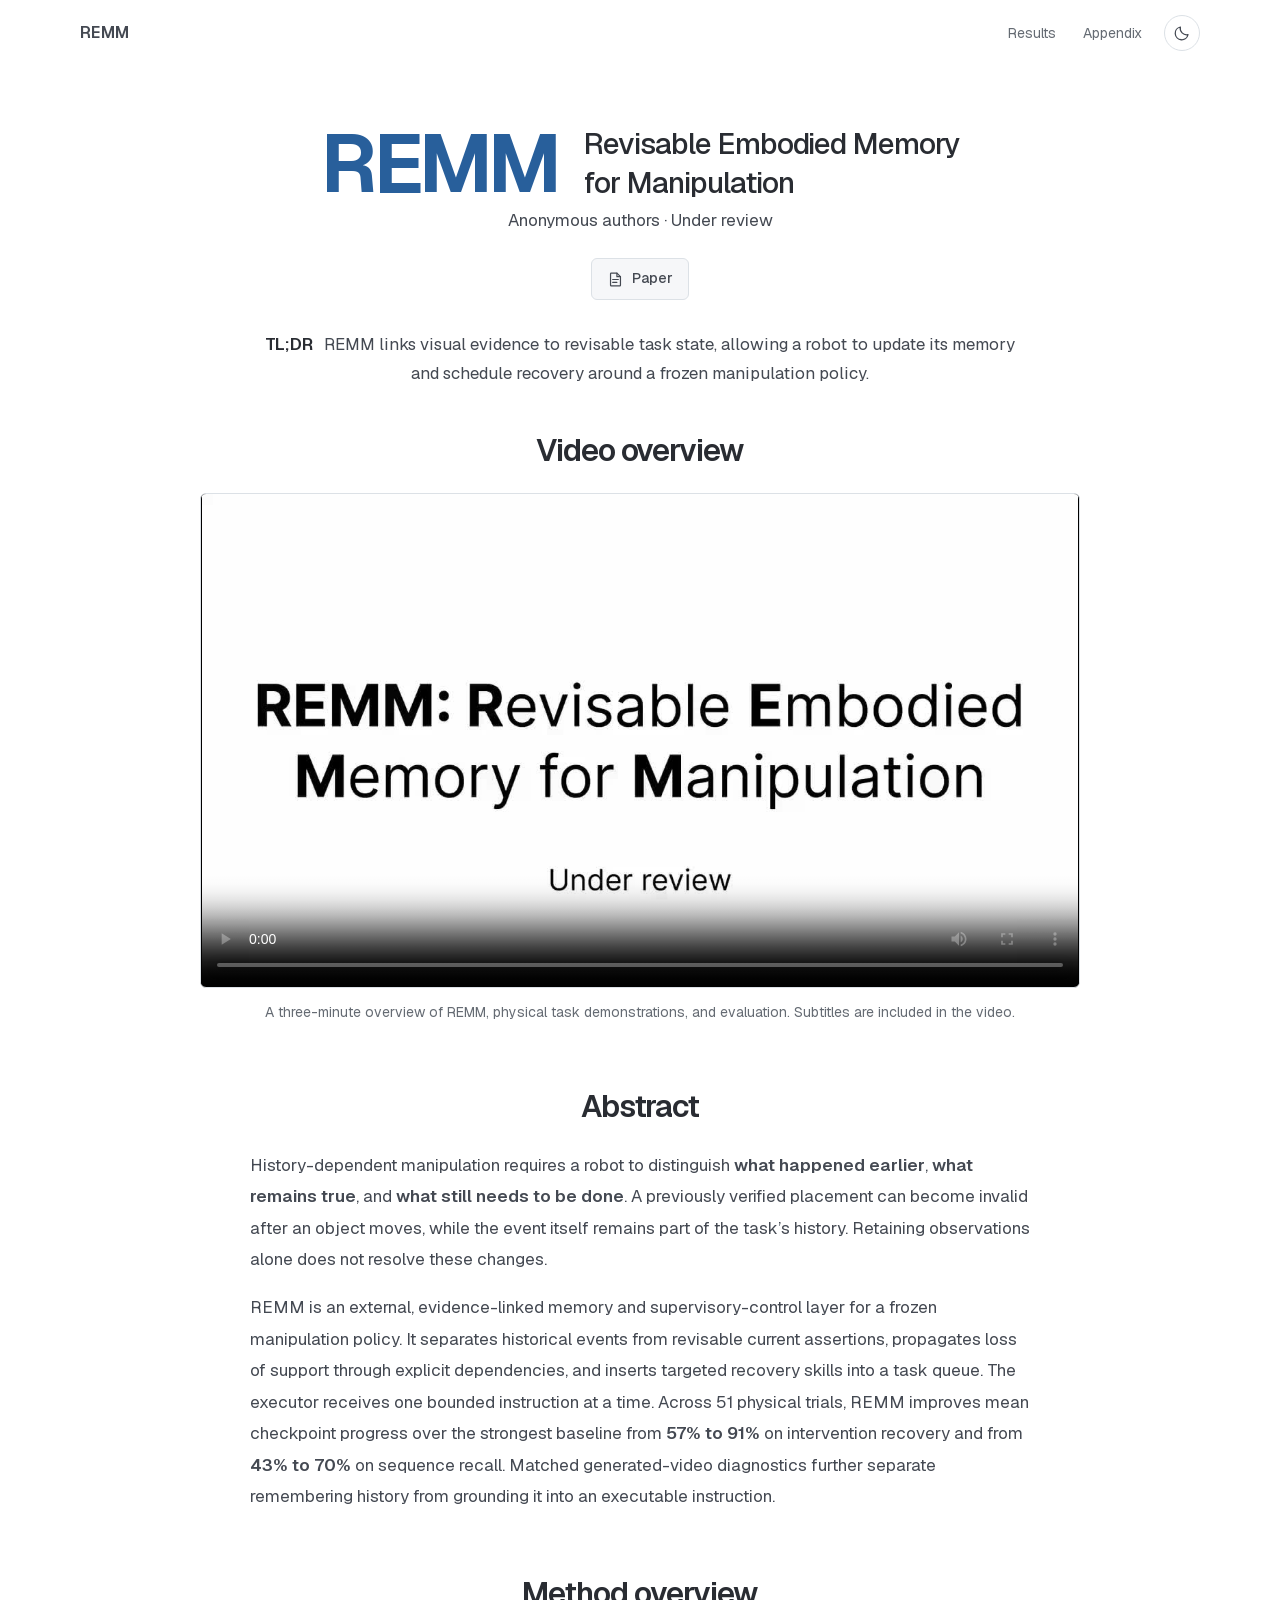
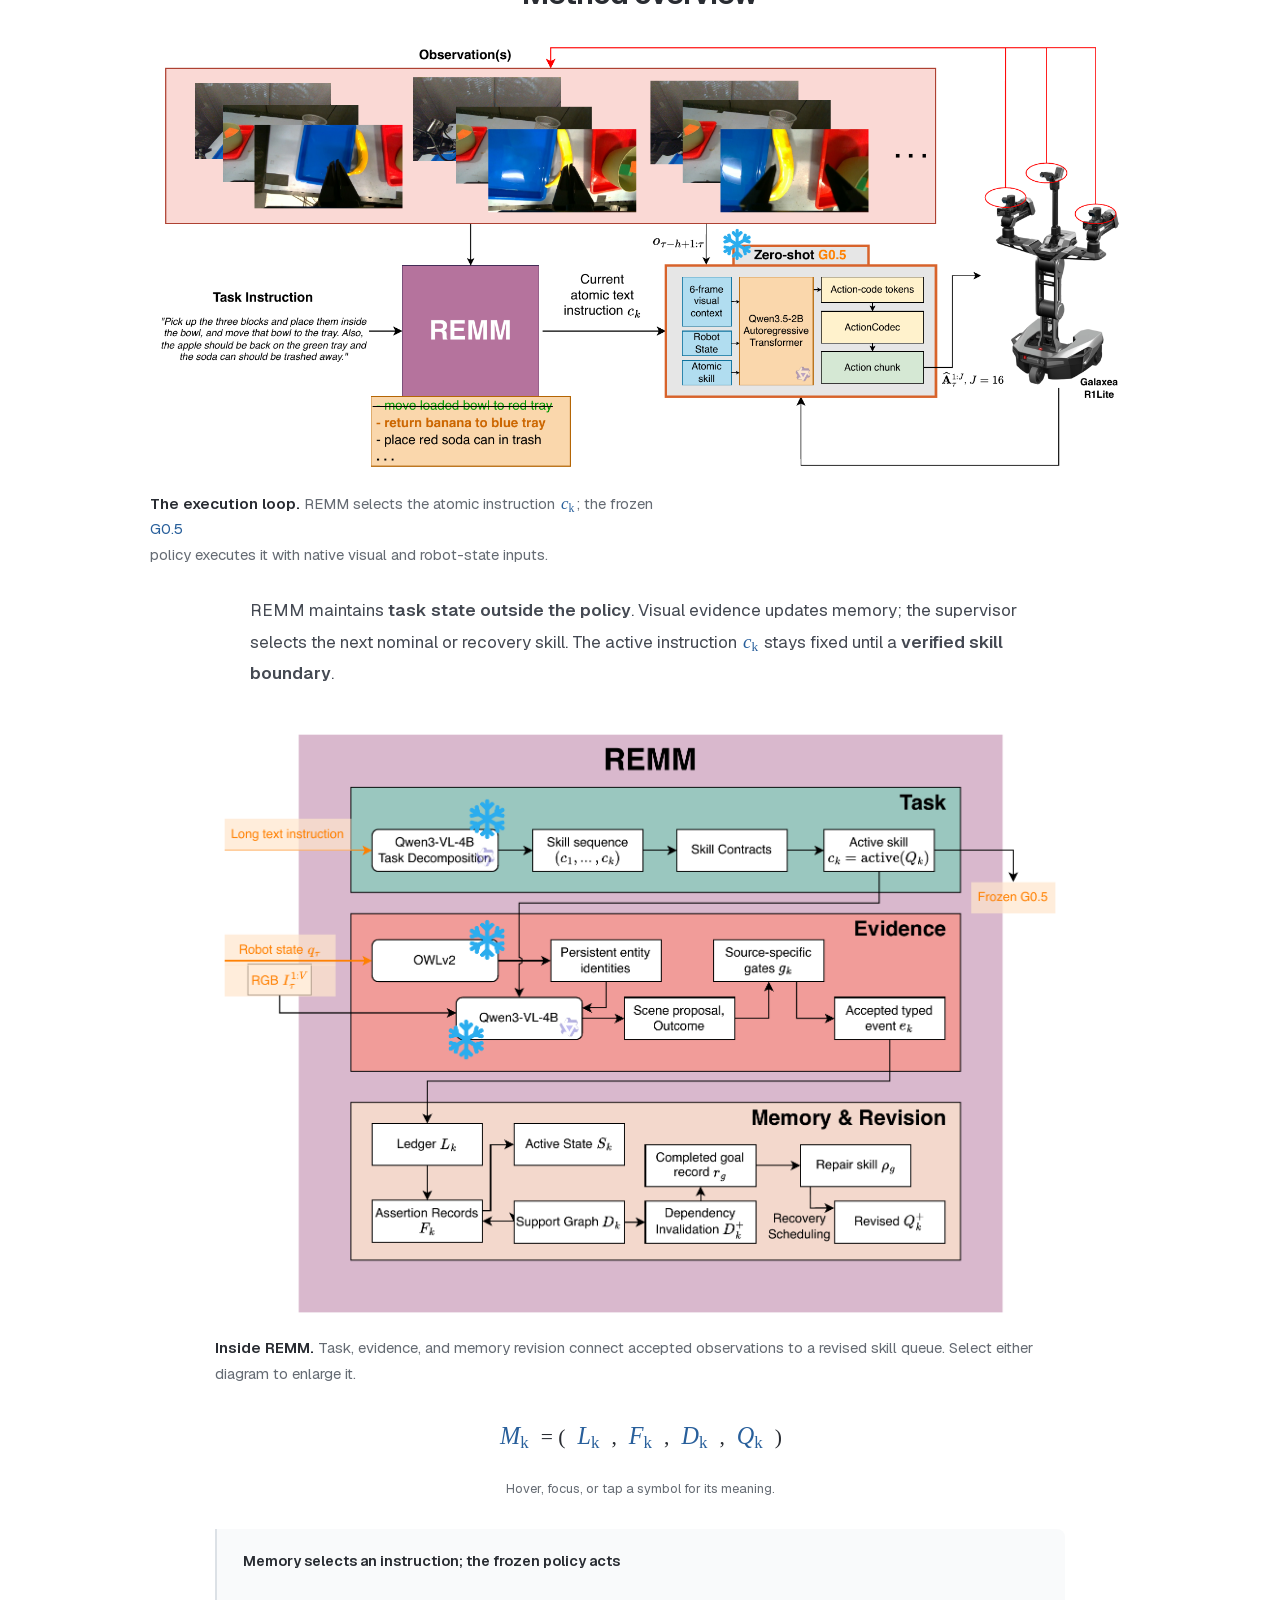
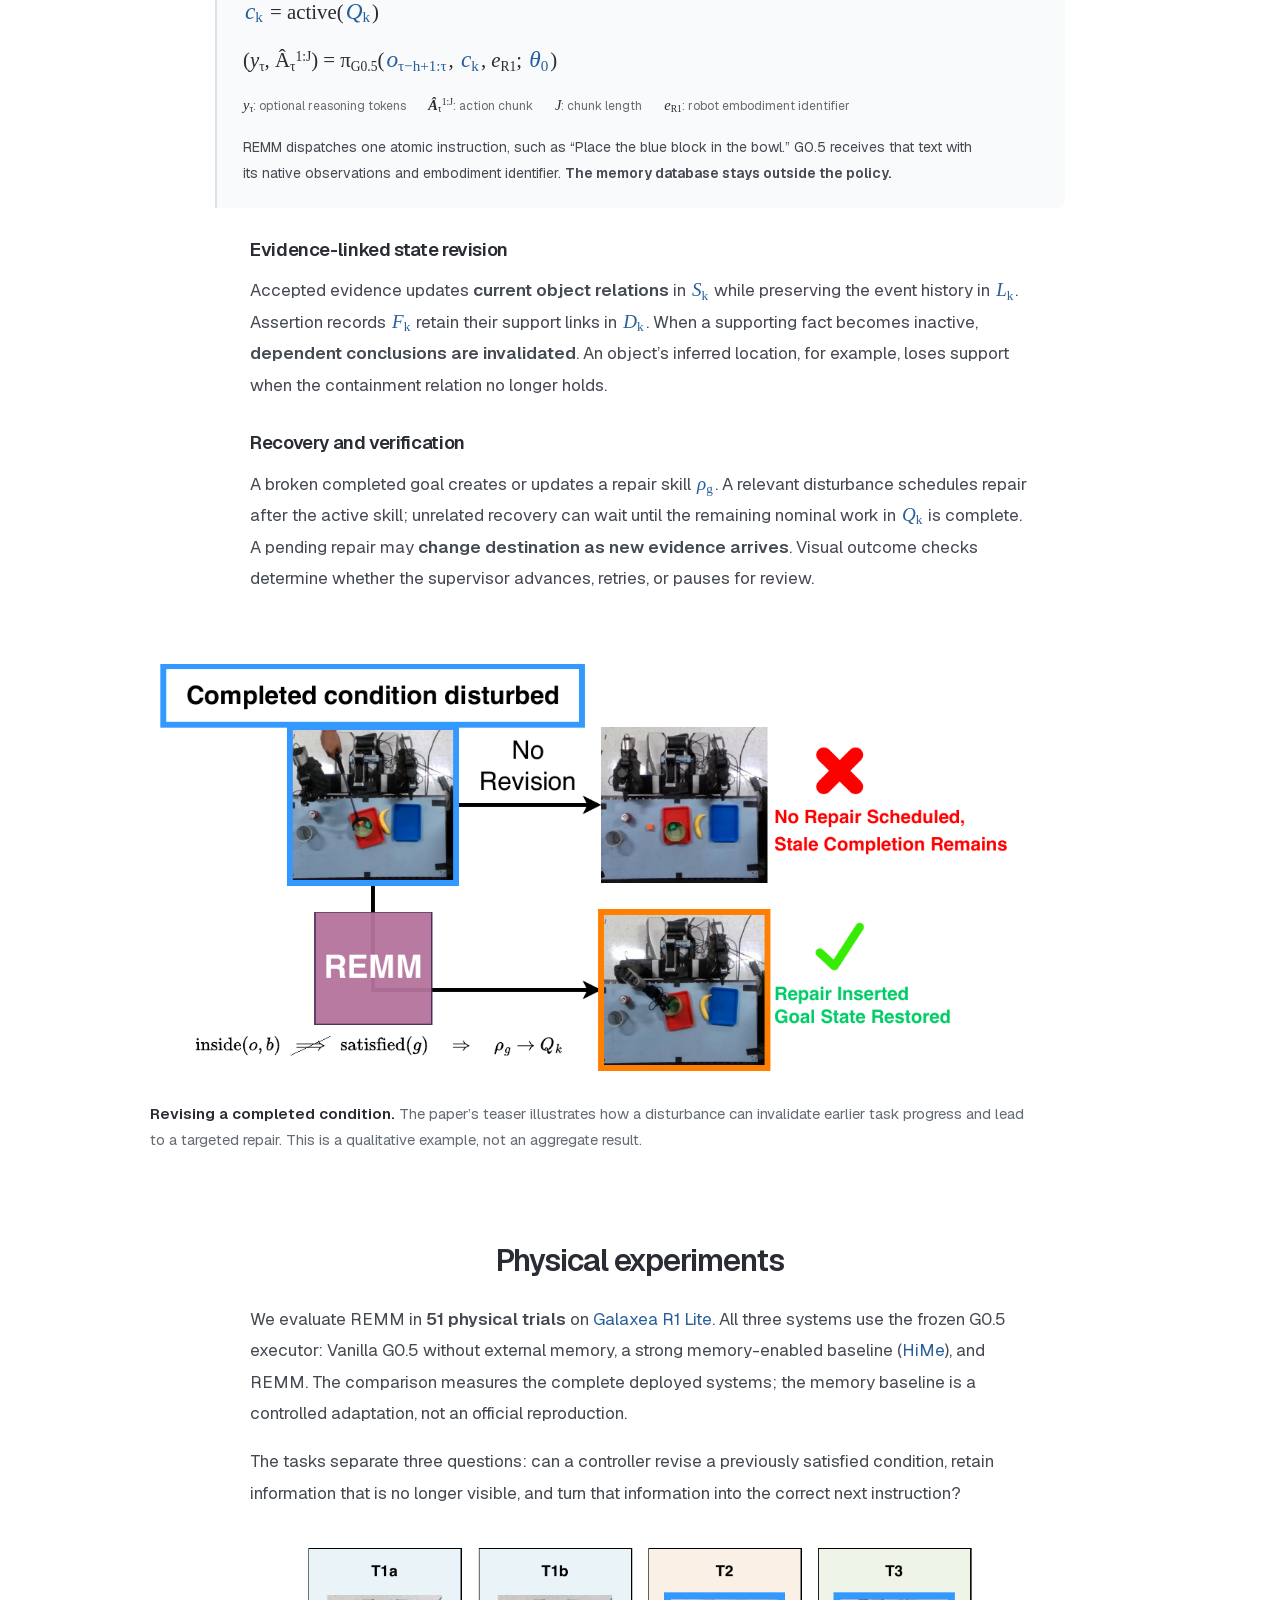
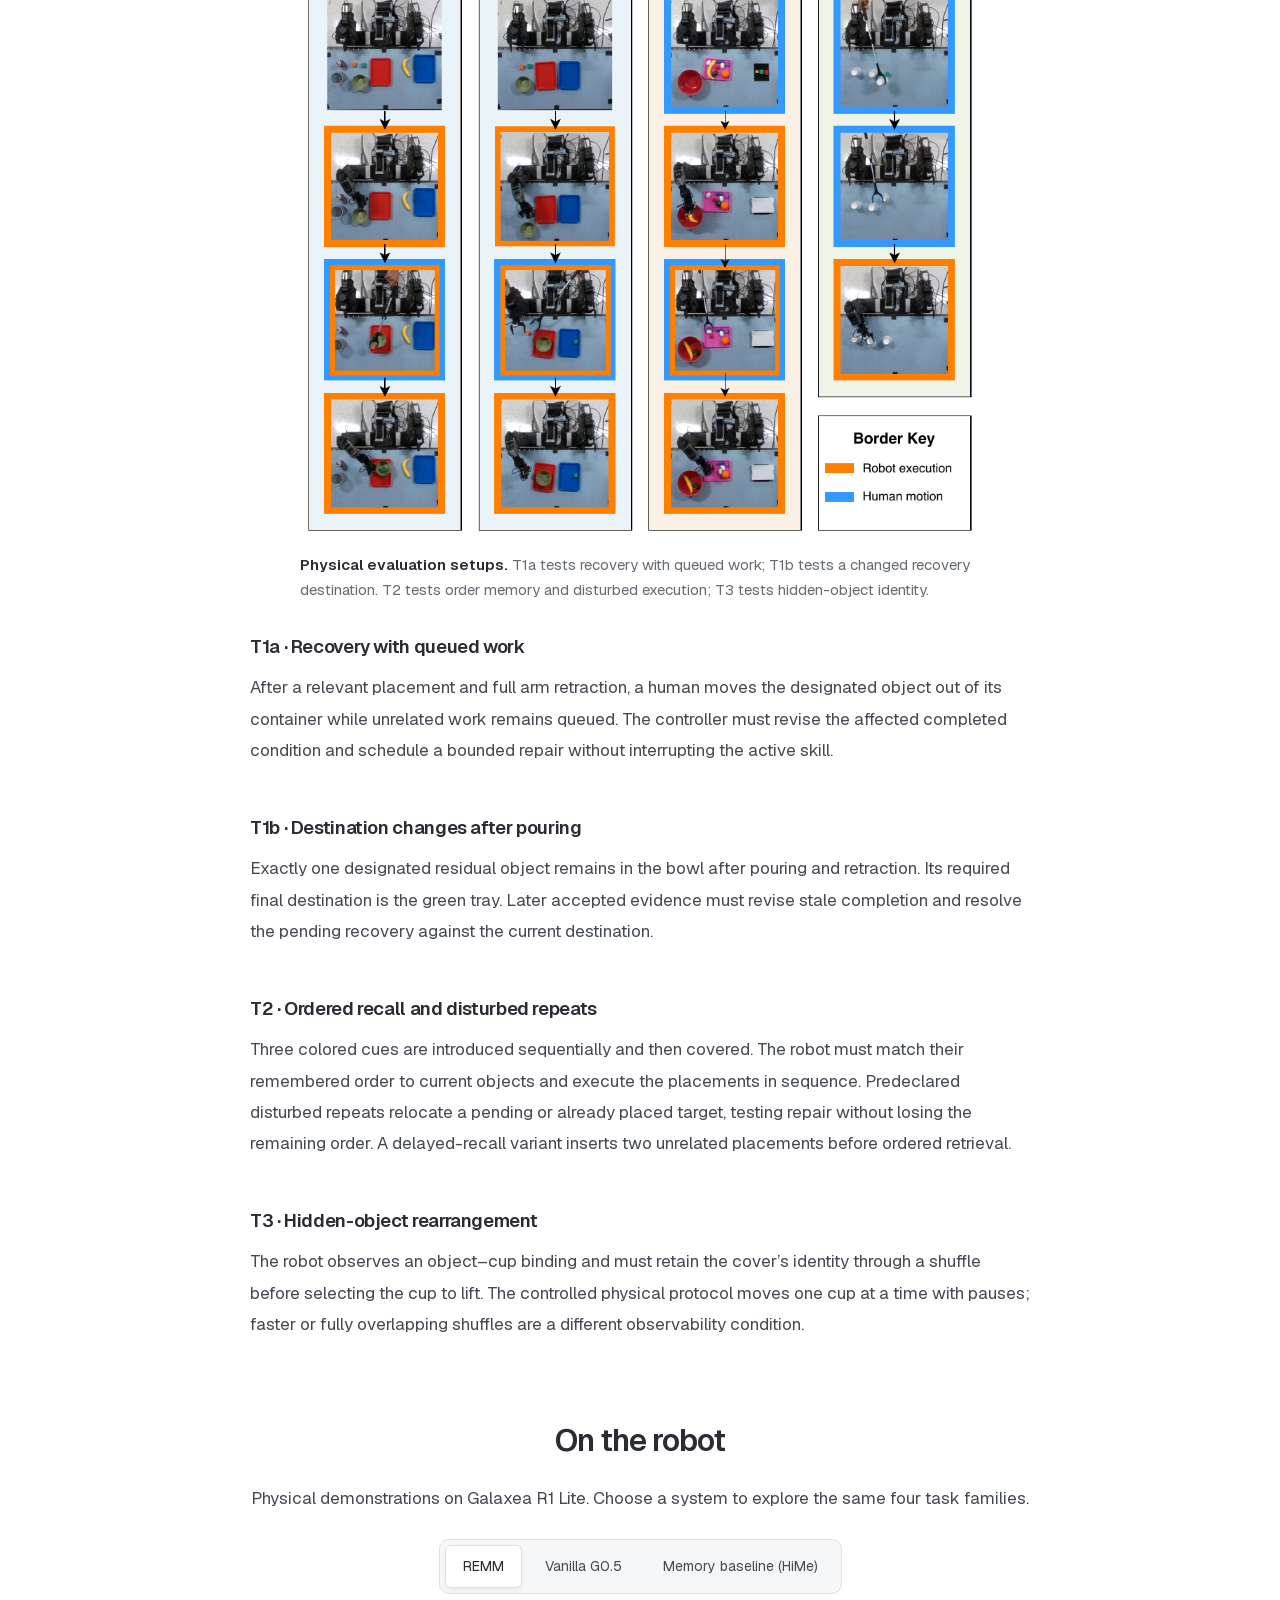
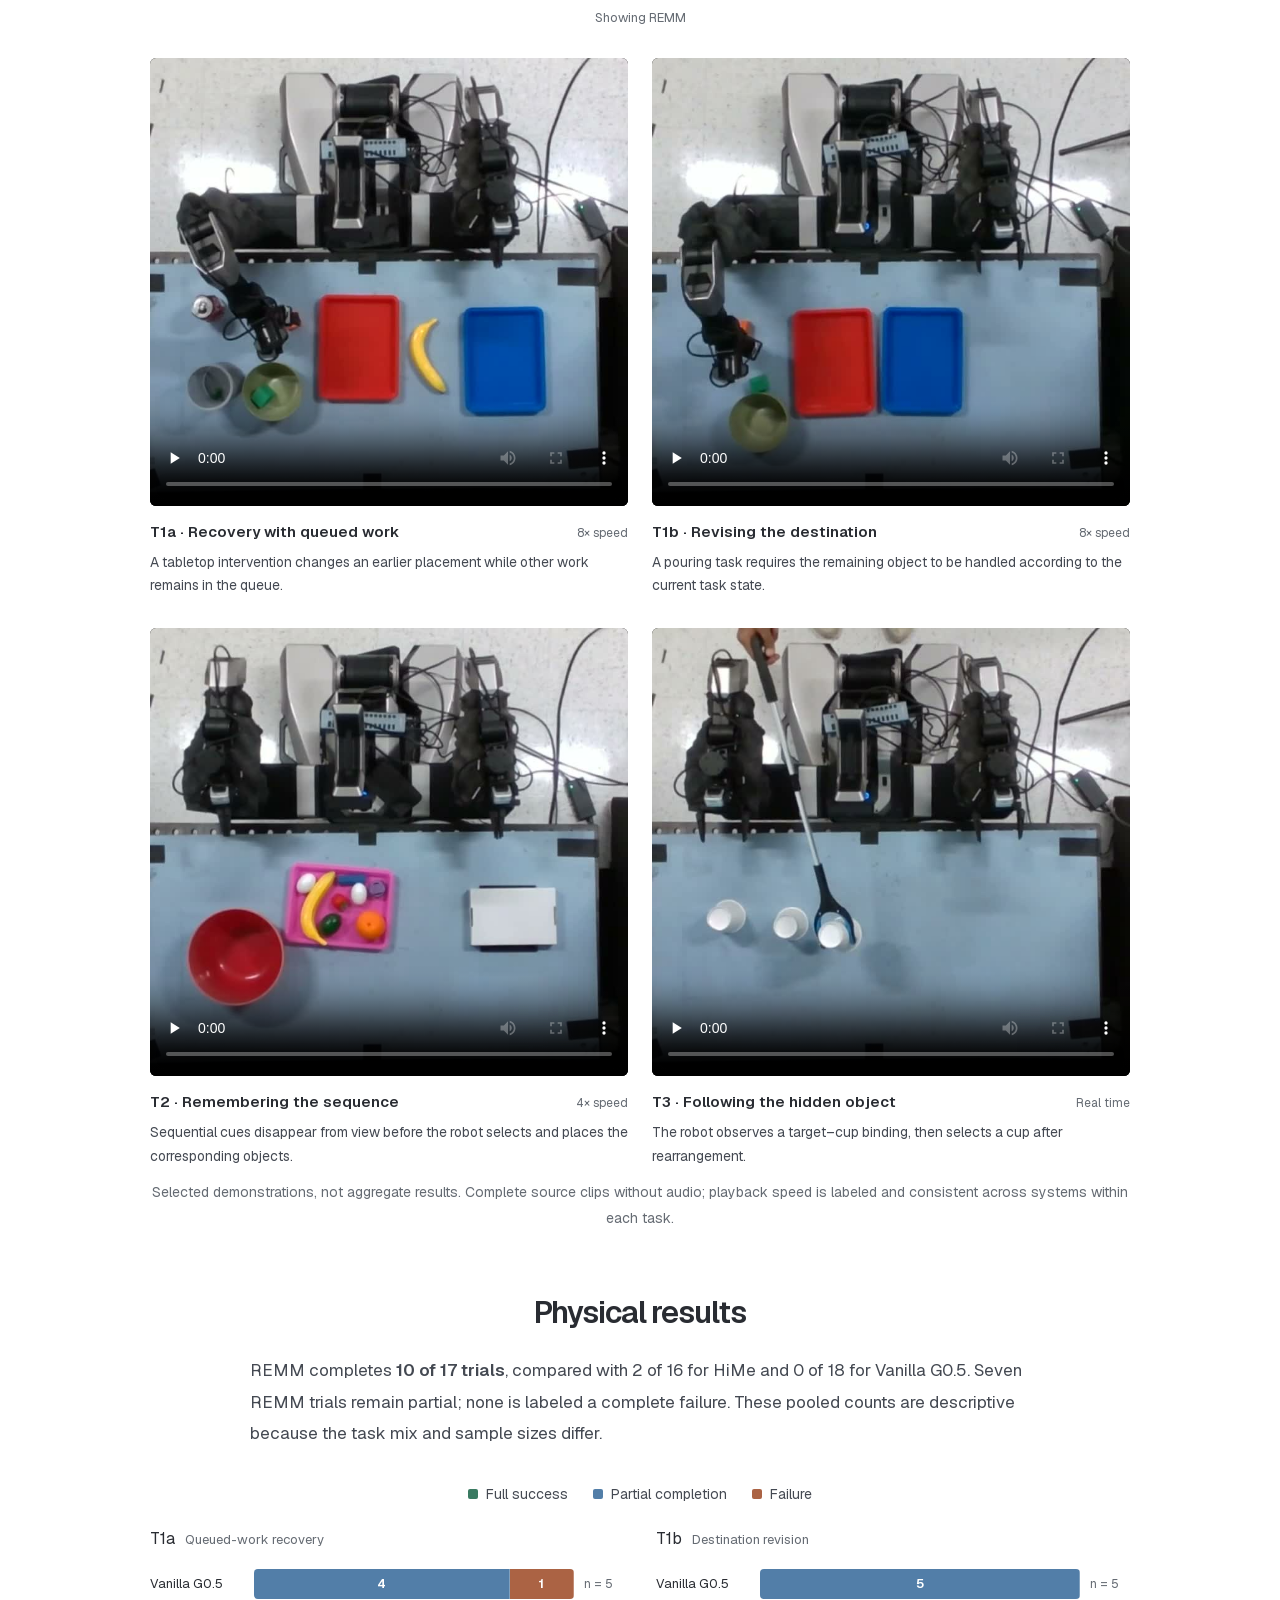
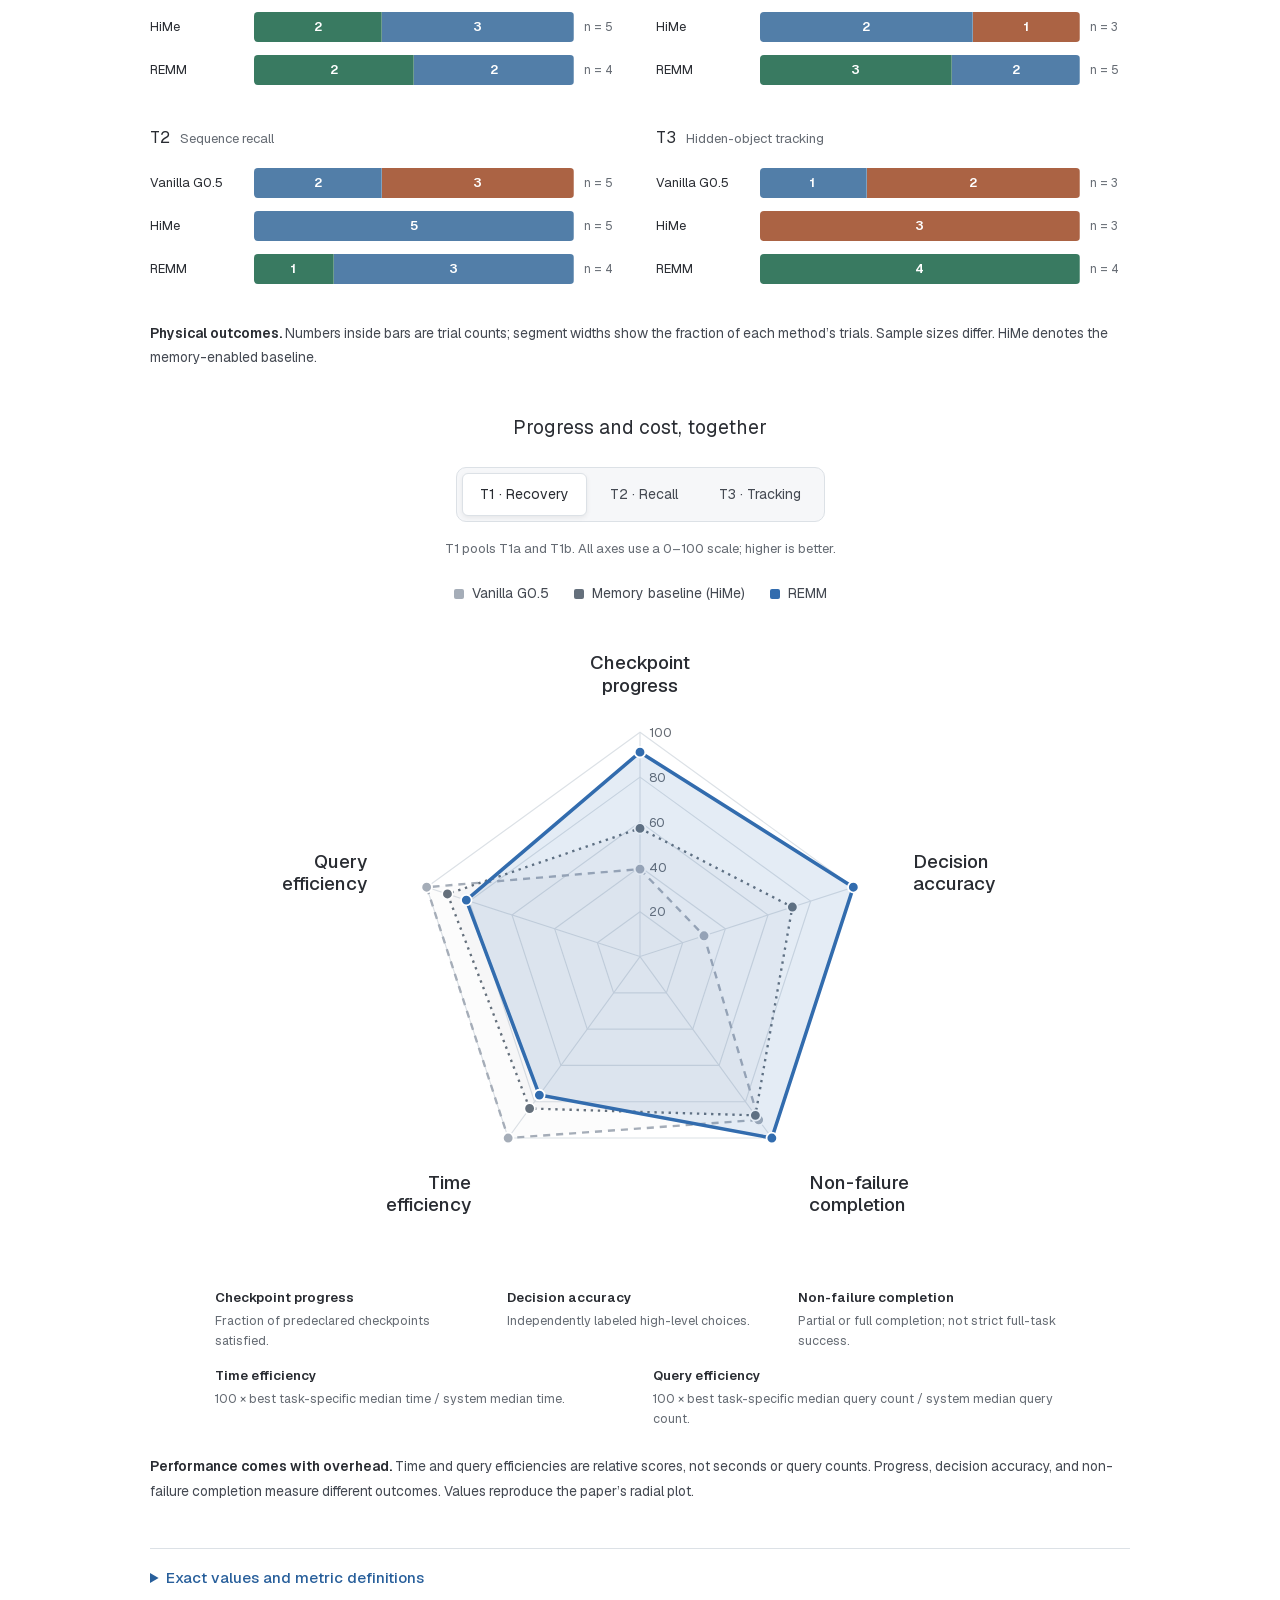
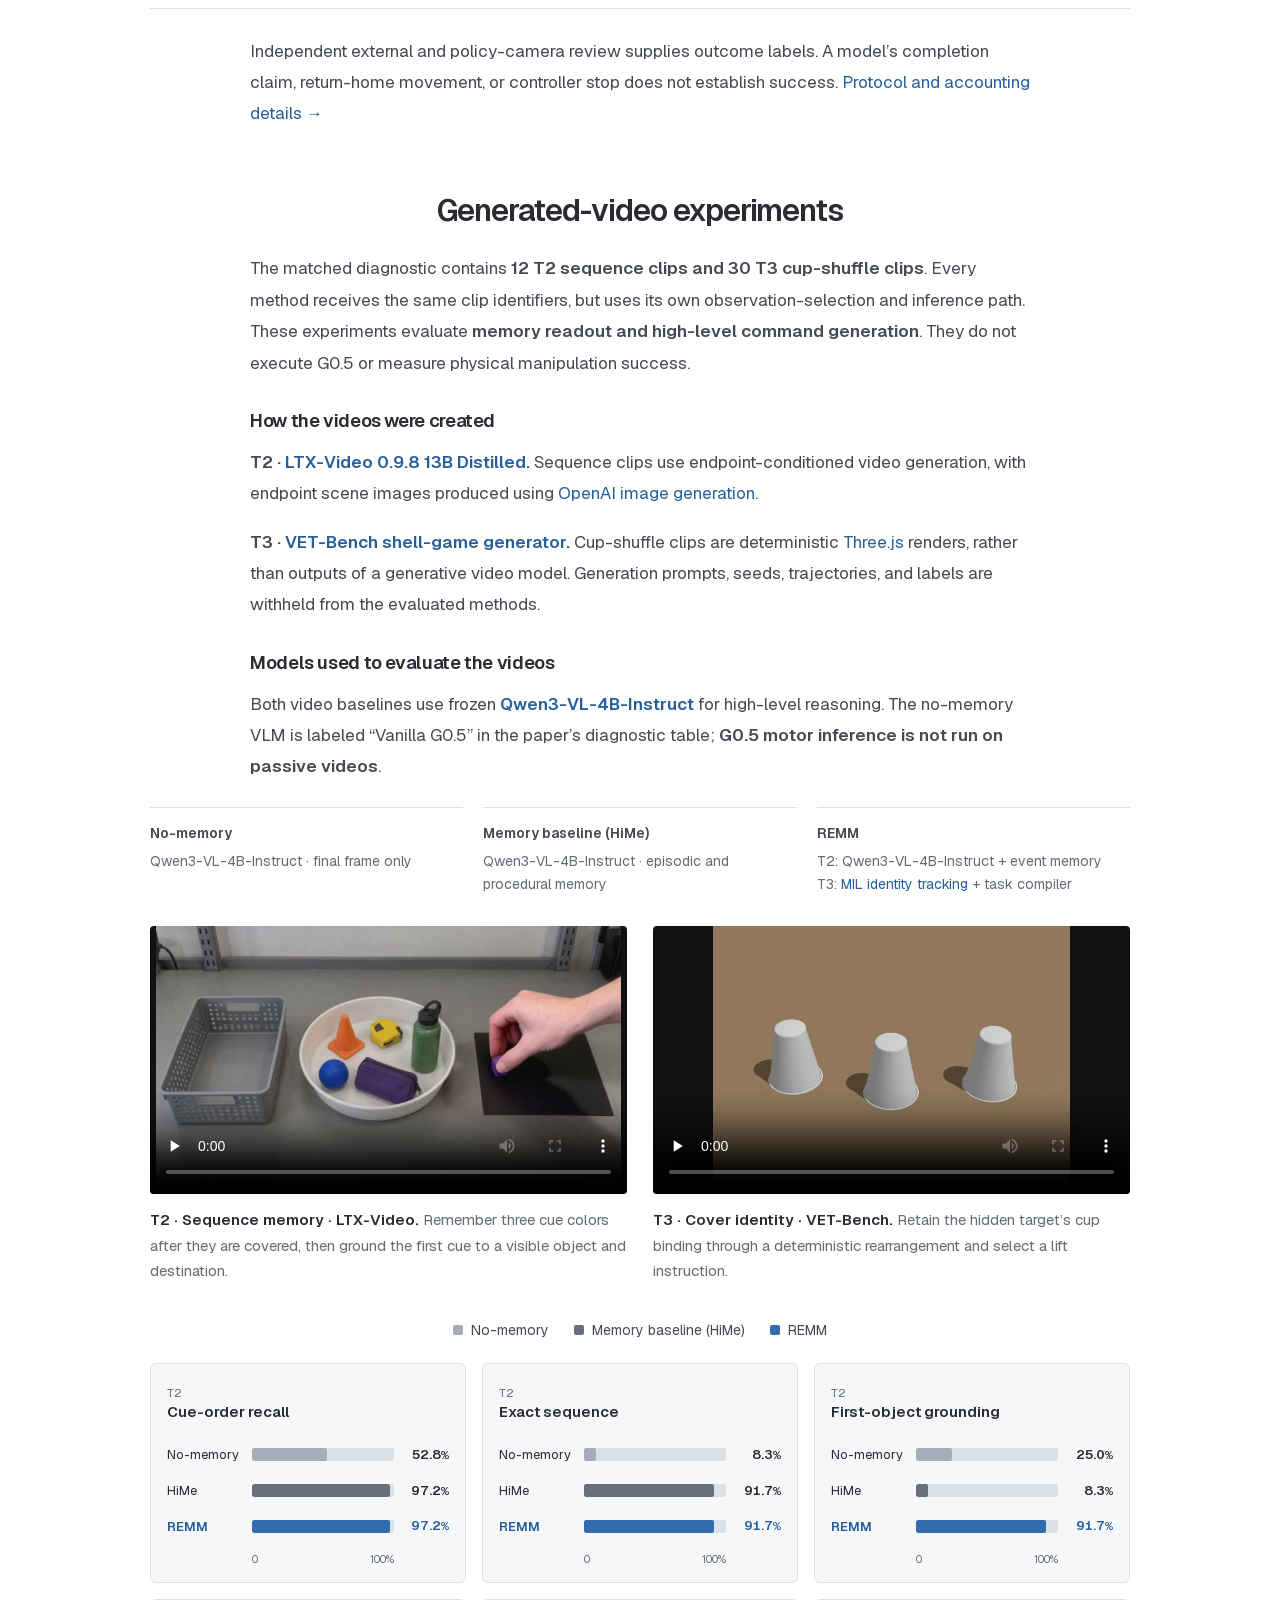
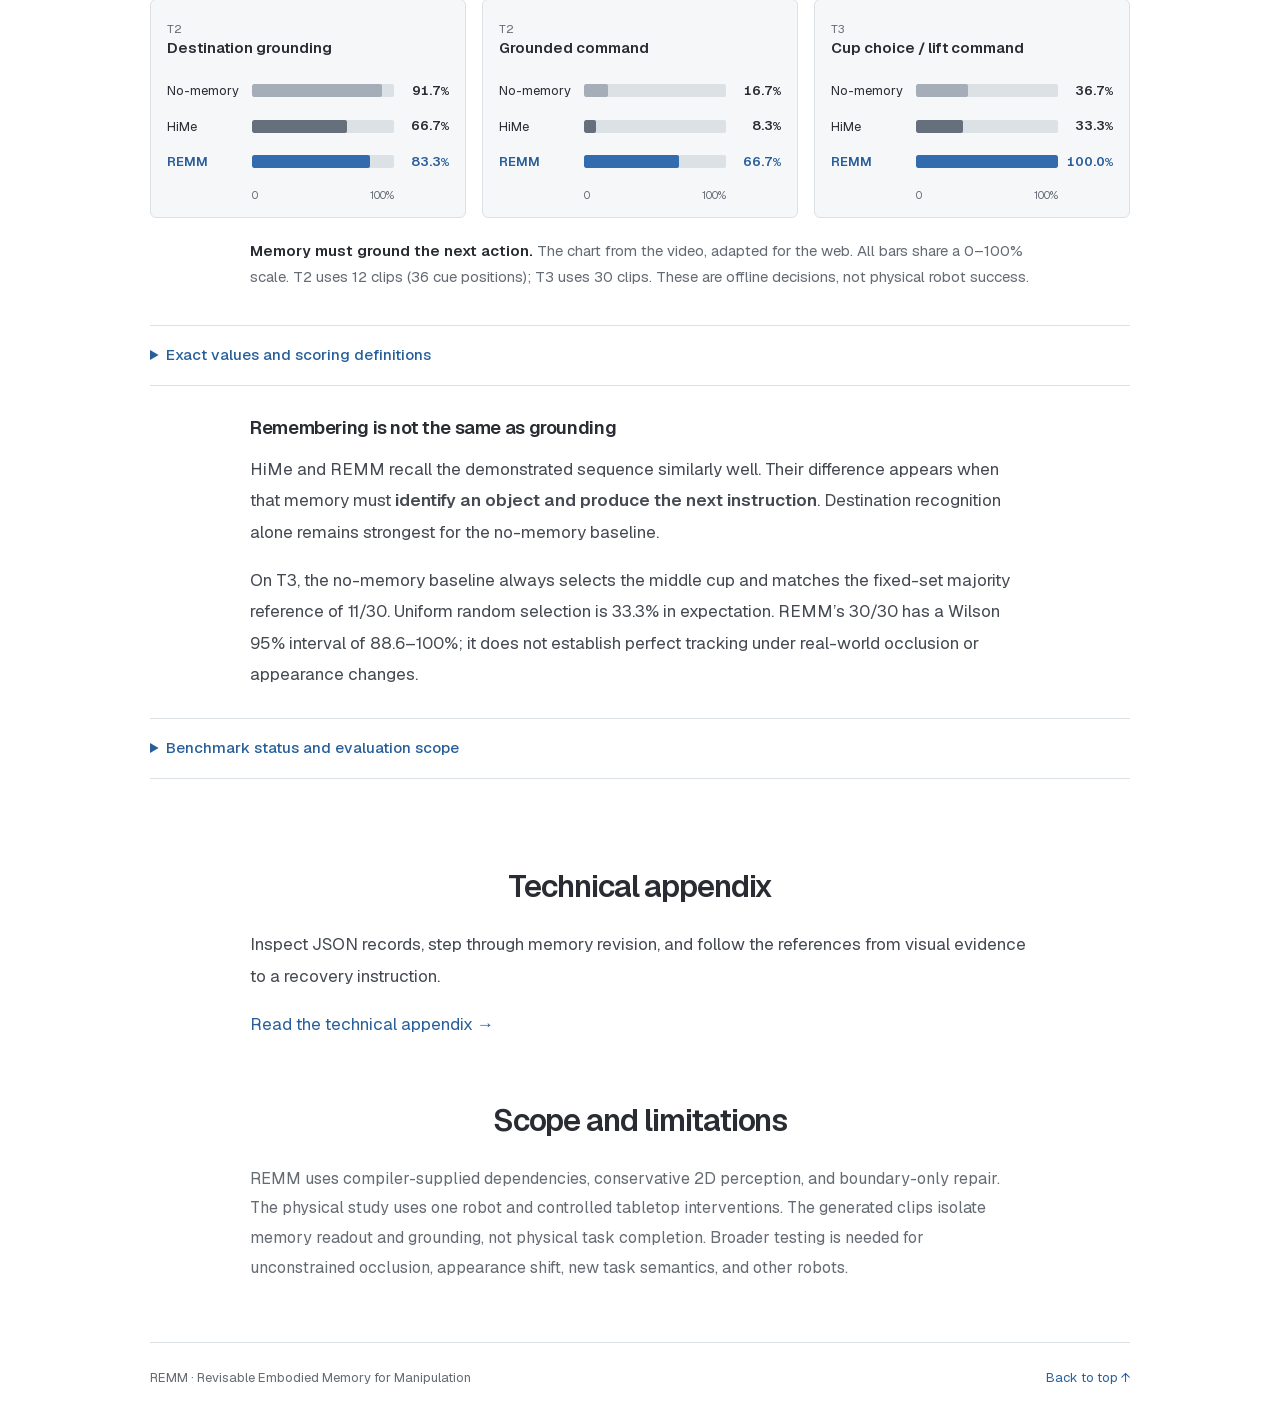
==== commit e81cc1c9: "Improve result charts, references, notation, and theme persistence" ====
--- a/index.html
+++ b/index.html
@@ -1,4 +1,4 @@
-<!DOCTYPE html><html lang="en"><head><meta charSet="utf-8"/><meta name="viewport" content="width=device-width, initial-scale=1"/><link rel="preload" href="/figures/architecture-full.png" as="image"/><link rel="preload" href="/figures/teaser.png" as="image"/><link rel="stylesheet" href="/_next/static/css/index.5Pte5wh0.css" data-rsc-css-href="/_next/static/css/index.5Pte5wh0.css" data-precedence="vite-rsc/importer-resources"/><link rel="modulepreload" fetchPriority="low" href="/_next/static/chunks/index-DogaTbSf.js"/><script src="/_next/static/chunks/rolldown-runtime-C60lm6uB.js" type="module" async=""></script><script src="/_next/static/chunks/framework-D_rUT4EX.js" type="module" async=""></script><link rel="modulepreload" href="/_next/static/chunks/layout-segment-context-D__guaZK.js" crossorigin=""/><link rel="modulepreload" href="/_next/static/chunks/theme-toggle-ZatBYjTV.js" crossorigin=""/><link rel="modulepreload" href="/_next/static/chunks/notation-lzyPbaOK.js" crossorigin=""/><link rel="modulepreload" href="/_next/static/chunks/robot-demos-B2TdumAX.js" crossorigin=""/><link rel="modulepreload" href="/_next/static/chunks/table-C-vBMdK6.js" crossorigin=""/><title>REMM — Revisable Embodied Memory for Manipulation</title><meta name="description" content="Evidence-linked memory and supervisory control for history-dependent robot manipulation."/><meta property="og:title" content="REMM: Revisable Embodied Memory for Manipulation"/><meta property="og:description" content="Robots that revise memory when the world changes."/><meta property="og:url" content="https://remm-robot.github.io"/><meta property="og:site_name" content="REMM"/><meta property="og:type" content="website"/><meta property="og:image" content="https://remm-robot.github.io/figures/teaser.png"/><meta property="og:image:width" content="1190"/><meta property="og:image:height" content="600"/><meta property="og:image:alt" content="REMM revises a disturbed task condition and schedules recovery."/><meta name="twitter:card" content="summary_large_image"/><meta name="twitter:title" content="REMM: Revisable Embodied Memory for Manipulation"/><meta name="twitter:description" content="Robots that revise memory when the world changes."/><meta name="twitter:image" content="https://remm-robot.github.io/figures/teaser.png"/><script>(function(){var t;try{t=localStorage.getItem('remm-theme')}catch(e){}document.documentElement.dataset.theme=t==='dark'||t==='light'?t:matchMedia('(prefers-color-scheme: dark)').matches?'dark':'light'})()</script><script>Object.assign(((self[Symbol.for("vinext.navigationRuntime")]??={bootstrap:{routeManifest:null},functions:{}}).bootstrap.rsc??={rsc:[]}),{params:{},nav:{"pathname":"/","searchParams":[]}})</script><link rel="modulepreload" href="/_next/static/chunks/index-DogaTbSf.js" />
+<!DOCTYPE html><html lang="en"><head><meta charSet="utf-8"/><meta name="viewport" content="width=device-width, initial-scale=1"/><link rel="preload" href="/figures/architecture-full.png" as="image"/><link rel="preload" href="/figures/teaser.png" as="image"/><link rel="stylesheet" href="/_next/static/css/index.WfgS6Xjm.css" data-rsc-css-href="/_next/static/css/index.WfgS6Xjm.css" data-precedence="vite-rsc/importer-resources"/><link rel="modulepreload" fetchPriority="low" href="/_next/static/chunks/index--6LhN6QS.js"/><script src="/_next/static/chunks/rolldown-runtime-C60lm6uB.js" type="module" async=""></script><script src="/_next/static/chunks/framework-D_rUT4EX.js" type="module" async=""></script><link rel="modulepreload" href="/_next/static/chunks/layout-segment-context-BSrNN7oQ.js" crossorigin=""/><link rel="modulepreload" href="/_next/static/chunks/theme-toggle-ysM-AX2p.js" crossorigin=""/><link rel="modulepreload" href="/_next/static/chunks/notation-lzyPbaOK.js" crossorigin=""/><link rel="modulepreload" href="/_next/static/chunks/robot-demos-CwSKieNZ.js" crossorigin=""/><link rel="modulepreload" href="/_next/static/chunks/physical-charts-CnIMrNaA.js" crossorigin=""/><link rel="modulepreload" href="/_next/static/chunks/table-h2AbKJFD.js" crossorigin=""/><title>REMM — Revisable Embodied Memory for Manipulation</title><meta name="description" content="Evidence-linked memory and supervisory control for history-dependent robot manipulation."/><meta property="og:title" content="REMM: Revisable Embodied Memory for Manipulation"/><meta property="og:description" content="Robots that revise memory when the world changes."/><meta property="og:url" content="https://remm-robot.github.io"/><meta property="og:site_name" content="REMM"/><meta property="og:type" content="website"/><meta property="og:image" content="https://remm-robot.github.io/figures/teaser.png"/><meta property="og:image:width" content="1190"/><meta property="og:image:height" content="600"/><meta property="og:image:alt" content="REMM revises a disturbed task condition and schedules recovery."/><meta name="twitter:card" content="summary_large_image"/><meta name="twitter:title" content="REMM: Revisable Embodied Memory for Manipulation"/><meta name="twitter:description" content="Robots that revise memory when the world changes."/><meta name="twitter:image" content="https://remm-robot.github.io/figures/teaser.png"/><script>(function(){var t;try{t=localStorage.getItem('remm-theme')}catch(e){}document.documentElement.dataset.theme=t==='dark'||t==='light'?t:matchMedia('(prefers-color-scheme: dark)').matches?'dark':'light'})()</script><script>Object.assign(((self[Symbol.for("vinext.navigationRuntime")]??={bootstrap:{routeManifest:null},functions:{}}).bootstrap.rsc??={rsc:[]}),{params:{},nav:{"pathname":"/","searchParams":[]}})</script><link rel="modulepreload" href="/_next/static/chunks/index--6LhN6QS.js" />
 <link rel="preload" href="/_next/static/_vinext_fonts/geist-8ac0455e797f/geist-98bbbccb.woff2" as="font" type="font/woff2" crossorigin />
 <link rel="preload" href="/_next/static/_vinext_fonts/geist-mono-00e989178794/geist-mono-013b2f2f.woff2" as="font" type="font/woff2" crossorigin />
 <style data-vinext-fonts>/* cyrillic-ext */
@@ -128,4 +128,4 @@
 
 .__variable_geist_mono_1001rt9 { --font-geist-mono: 'Geist Mono', 'Geist Mono Fallback'; }
 </style>
-</head><body class="__variable_geist_19ysh9d __variable_geist_mono_1001rt9 antialiased"><a class="skip" href="#video">Skip to content</a><header class="site-header"><a href="#overview" class="site-name">REMM</a><nav aria-label="Page sections"><a href="#results">Results</a><a href="/appendix/">Appendix</a></nav><button type="button" class="theme-toggle" aria-label="Switch to dark mode" title="Switch to dark mode"><svg class="theme-moon" viewBox="0 0 24 24" aria-hidden="true"><path d="M20 14.2A8.6 8.6 0 0 1 9.8 4a8.6 8.6 0 1 0 10.2 10.2Z"></path></svg><svg class="theme-sun" viewBox="0 0 24 24" aria-hidden="true"><circle cx="12" cy="12" r="4"></circle><path d="M12 2v2m0 16v2M2 12h2m16 0h2M5 5l1.5 1.5m11 11L19 19M5 19l1.5-1.5m11-11L19 5"></path></svg></button></header><main><section class="paper-header" id="overview"><h1 class="project-title"><span class="project-wordmark">REMM</span><span class="project-expansion">Revisable Embodied Memory<br/>for Manipulation</span></h1><p class="authors">Anonymous authors · Under review</p><div class="resource-links" aria-label="Project resources"><a href="/remm-paper.pdf"><svg viewBox="0 0 24 24" fill="none" aria-hidden="true"><path d="M14 3H6a1 1 0 0 0-1 1v16a1 1 0 0 0 1 1h12a1 1 0 0 0 1-1V8l-5-5Z" stroke="currentColor" stroke-width="1.7" stroke-linejoin="round"></path><path d="M14 3v5h5M8 12h8M8 16h6" stroke="currentColor" stroke-width="1.7" stroke-linecap="round"></path></svg><span>Paper</span></a></div><p class="tldr"><strong>TL;DR</strong> REMM links visual evidence to revisable task state, allowing a robot to update its memory and schedule recovery around a frozen manipulation policy.</p></section><section class="paper-section prose" id="video"><h2>Video overview</h2><video class="overview-video" controls="" playsInline="" preload="metadata" poster="/videos/remm-overview-poster.jpg" aria-label="REMM project overview and experiments"><source src="/videos/remm-overview.mp4" type="video/mp4"/>Your browser does not support embedded video.</video><p class="section-caption">A three-minute overview of REMM, physical task demonstrations, and evaluation. Subtitles are included in the video.</p></section><section class="paper-section prose" id="abstract"><h2>Abstract</h2><p>History-dependent manipulation requires a robot to distinguish <strong>what happened earlier</strong>, <strong>what remains true</strong>, and <strong>what still needs to be done</strong>. A previously verified placement can become invalid after an object moves, while the event itself remains part of the task’s history. Retaining observations alone does not resolve these changes.</p><p>REMM is an external, evidence-linked memory and supervisory-control layer for a frozen manipulation policy. It separates historical events from revisable current assertions, propagates loss of support through explicit dependencies, and inserts targeted recovery skills into a task queue. The executor receives one bounded instruction at a time. Across 51 physical trials, REMM improves mean checkpoint progress over the strongest baseline from <strong>57% to 91%</strong> on intervention recovery and from <strong>43% to 70%</strong> on sequence recall. Matched generated-video diagnostics further separate remembering history from grounding it into an executable instruction.</p></section><section class="paper-section" id="method"><h2>Method overview</h2><figure class="paper-figure architecture-figure"><a href="/figures/architecture-full.png" target="_blank" rel="noopener noreferrer" aria-label="Enlarge the robot execution architecture"><img src="/figures/architecture-full.png" width="1735" height="782" alt="Observations and task instructions enter REMM, which sends an atomic instruction to the frozen G0.5 executor and Galaxea R1 Lite robot."/></a><figcaption><strong>The execution loop.</strong> REMM selects the atomic instruction <span class="notation"><button type="button" class="notation-symbol" aria-label="Active instruction, c subscript k" aria-expanded="false"><i>c</i><sub>k</sub></button></span>; the frozen G0.5 policy executes it with native visual and robot-state inputs.</figcaption></figure><p class="prose intro">REMM maintains <strong>task state outside the policy</strong>. Visual evidence updates memory; the supervisor selects the next nominal or recovery skill. The active instruction <span class="notation"><button type="button" class="notation-symbol" aria-label="Active instruction, c subscript k" aria-expanded="false"><i>c</i><sub>k</sub></button></span> stays fixed until a <strong>verified skill boundary</strong>.</p><figure class="paper-figure architecture-detail"><a href="/figures/architecture-memory.png" target="_blank" rel="noopener noreferrer" aria-label="Enlarge REMM internal architecture"><img src="/figures/architecture-memory.png" width="1757" height="1235" loading="lazy" alt="REMM internals: task decomposition and skill contracts, source-specific evidence gates, event ledger, assertion records, support graph, dependency invalidation, and recovery scheduling."/></a><figcaption><strong>Inside REMM.</strong> Task, evidence, and memory revision connect accepted observations to a revised skill queue. Select either diagram to enlarge it.</figcaption></figure><div class="notation-equation" aria-label="Memory consists of ledger, assertion records, support graph, and skill queue"><span class="notation"><button type="button" class="notation-symbol" aria-label="Memory state, M subscript k" aria-expanded="false"><i>M</i><sub>k</sub></button></span><span>= (</span><span class="notation"><button type="button" class="notation-symbol" aria-label="Event ledger, L subscript k" aria-expanded="false"><i>L</i><sub>k</sub></button></span><span>,</span><span class="notation"><button type="button" class="notation-symbol" aria-label="Assertion records, F subscript k" aria-expanded="false"><i>F</i><sub>k</sub></button></span><span>,</span><span class="notation"><button type="button" class="notation-symbol" aria-label="Support graph, D subscript k" aria-expanded="false"><i>D</i><sub>k</sub></button></span><span>,</span><span class="notation"><button type="button" class="notation-symbol" aria-label="Skill queue, Q subscript k" aria-expanded="false"><i>Q</i><sub>k</sub></button></span><span>)</span></div><p class="notation-hint">Hover, focus, or tap a symbol for its meaning.</p><aside class="method-equation"><h3>Memory selects an instruction; the frozen policy acts</h3><div class="equation-lines"><div><span class="notation"><button type="button" class="notation-symbol" aria-label="Active instruction, c subscript k" aria-expanded="false"><i>c</i><sub>k</sub></button></span> = <span class="math-word">active</span>(<span class="notation"><button type="button" class="notation-symbol" aria-label="Skill queue, Q subscript k" aria-expanded="false"><i>Q</i><sub>k</sub></button></span>)</div><div>(<i>y</i><sub>τ</sub>, Â<sub>τ</sub><sup>1:J</sup>) = π<sub>G0.5</sub>(<span class="notation"><button type="button" class="notation-symbol" aria-label="Recent observations, o subscript τ−h+1:τ" aria-expanded="false"><i>o</i><sub>τ−h+1:τ</sub></button></span>, <span class="notation"><button type="button" class="notation-symbol" aria-label="Active instruction, c subscript k" aria-expanded="false"><i>c</i><sub>k</sub></button></span>, <i>e</i><sub>R1</sub>; <span class="notation"><button type="button" class="notation-symbol" aria-label="Frozen executor parameters, θ subscript 0" aria-expanded="false"><i>θ</i><sub>0</sub></button></span>)</div><small class="math-key">yτ: optional reasoning tokens · Â: action chunk · J: chunk length · eR1: robot embodiment identifier</small></div><p class="equation-example">REMM dispatches one atomic instruction, such as “Place the blue block in the bowl.” G0.5 receives that text with its native observations and embodiment identifier. <strong>The memory database stays outside the policy.</strong></p></aside><div class="prose method-text"><h3>Evidence-linked state revision</h3><p>Accepted evidence updates <strong>current object relations</strong> in <span class="notation"><button type="button" class="notation-symbol" aria-label="Supported current state, S subscript k" aria-expanded="false"><i>S</i><sub>k</sub></button></span> while preserving the event history in <span class="notation"><button type="button" class="notation-symbol" aria-label="Event ledger, L subscript k" aria-expanded="false"><i>L</i><sub>k</sub></button></span>. Assertion records <span class="notation"><button type="button" class="notation-symbol" aria-label="Assertion records, F subscript k" aria-expanded="false"><i>F</i><sub>k</sub></button></span> retain their support links in <span class="notation"><button type="button" class="notation-symbol" aria-label="Support graph, D subscript k" aria-expanded="false"><i>D</i><sub>k</sub></button></span>. When a supporting fact becomes inactive, <strong>dependent conclusions are invalidated</strong>. An object’s inferred location, for example, loses support when the containment relation no longer holds.</p><h3>Recovery and verification</h3><p>A broken completed goal creates or updates a repair skill <span class="notation"><button type="button" class="notation-symbol" aria-label="Repair skill, ρ subscript g" aria-expanded="false"><i>ρ</i><sub>g</sub></button></span>. A relevant disturbance schedules repair after the active skill; unrelated recovery can wait until the remaining nominal work in <span class="notation"><button type="button" class="notation-symbol" aria-label="Skill queue, Q subscript k" aria-expanded="false"><i>Q</i><sub>k</sub></button></span> is complete. A pending repair may <strong>change destination as new evidence arrives</strong>. Visual outcome checks determine whether the supervisor advances, retries, or pauses for review.</p></div></section><figure class="teaser paper-figure"><img src="/figures/teaser.png" width="1190" height="600" alt="Illustrative comparison: a disturbed completed condition remains stale without revision, while REMM schedules a repair."/><figcaption><strong>Revising a completed condition.</strong> The paper’s teaser illustrates how a disturbance can invalidate earlier task progress and lead to a targeted repair. This is a qualitative example, not an aggregate result.</figcaption></figure><section class="paper-section" id="tasks"><h2>Physical experiments</h2><div class="prose"><p>We evaluate REMM in <strong>51 physical trials</strong> on Galaxea R1 Lite. All three systems use the frozen G0.5 executor: Vanilla G0.5 without external memory, a strong memory-enabled baseline (HiMe), and REMM. The comparison measures the complete deployed systems; the memory baseline is a controlled adaptation, not an official reproduction.</p><p>The tasks separate three questions: can a controller revise a previously satisfied condition, retain information that is no longer visible, and turn that information into the correct next instruction?</p></div><figure class="paper-figure task-figure"><img src="/figures/setup.png" width="970" height="855" loading="lazy" alt="Physical task sequences for T1a, T1b, T2, and T3. Orange borders identify robot execution and blue borders identify human motion."/><figcaption><strong>Physical evaluation setups.</strong> T1a tests recovery with queued work; T1b tests a changed recovery destination. T2 tests order memory and disturbed execution; T3 tests hidden-object identity.</figcaption></figure><div class="prose task-list"><article><h3>T1a · Recovery with queued work</h3><p>After a relevant placement and full arm retraction, a human moves the designated object out of its container while unrelated work remains queued. The controller must revise the affected completed condition and schedule a bounded repair without interrupting the active skill.</p></article><article><h3>T1b · Destination changes after pouring</h3><p>Exactly one designated residual object remains in the bowl after pouring and retraction. Its required final destination is the green tray. Later accepted evidence must revise stale completion and resolve the pending recovery against the current destination.</p></article><article><h3>T2 · Ordered recall and disturbed repeats</h3><p>Three colored cues are introduced sequentially and then covered. The robot must match their remembered order to current objects and execute the placements in sequence. Predeclared disturbed repeats relocate a pending or already placed target, testing repair without losing the remaining order. A delayed-recall variant inserts two unrelated placements before ordered retrieval.</p></article><article><h3>T3 · Hidden-object rearrangement</h3><p>The robot observes an object–cup binding and must retain the cover’s identity through a shuffle before selecting the cup to lift. The controlled physical protocol moves one cup at a time with pauses; faster or fully overlapping shuffles are a different observability condition.</p></article></div></section><section class="paper-section" id="robot-demos"><h2>On the robot</h2><p class="prose demo-intro">Physical demonstrations on Galaxea R1 Lite. Choose a system to explore the same four task families.</p><div class="demo-selector" role="group" aria-label="Robot demonstration system"><button type="button" aria-pressed="true" aria-controls="robot-demo-gallery">REMM</button><button type="button" aria-pressed="false" aria-controls="robot-demo-gallery">Vanilla G0.5</button><button type="button" aria-pressed="false" aria-controls="robot-demo-gallery">Memory baseline (HiMe)</button></div><p class="demo-selection" aria-live="polite">Showing <!-- -->REMM</p><div class="robot-demo-grid" id="robot-demo-gallery"><figure><video controls="" playsInline="" preload="none" poster="/videos/robot-recovery.jpg" aria-label="REMM: T1a · Recovery with queued work, 8× speed"><source src="/videos/robot-recovery.mp4" type="video/mp4"/>Your browser does not support embedded video.</video><figcaption><div class="demo-title"><strong>T1a · Recovery with queued work</strong><span>8× speed</span></div><p>A tabletop intervention changes an earlier placement while other work remains in the queue.</p></figcaption></figure><figure><video controls="" playsInline="" preload="none" poster="/videos/robot-retargeting.jpg" aria-label="REMM: T1b · Revising the destination, 8× speed"><source src="/videos/robot-retargeting.mp4" type="video/mp4"/>Your browser does not support embedded video.</video><figcaption><div class="demo-title"><strong>T1b · Revising the destination</strong><span>8× speed</span></div><p>A pouring task requires the remaining object to be handled according to the current task state.</p></figcaption></figure><figure><video controls="" playsInline="" preload="none" poster="/videos/robot-sequence.jpg" aria-label="REMM: T2 · Remembering the sequence, 4× speed"><source src="/videos/robot-sequence.mp4" type="video/mp4"/>Your browser does not support embedded video.</video><figcaption><div class="demo-title"><strong>T2 · Remembering the sequence</strong><span>4× speed</span></div><p>Sequential cues disappear from view before the robot selects and places the corresponding objects.</p></figcaption></figure><figure><video controls="" playsInline="" preload="none" poster="/videos/robot-cups.jpg" aria-label="REMM: T3 · Following the hidden object, Real time"><source src="/videos/robot-cups.mp4" type="video/mp4"/>Your browser does not support embedded video.</video><figcaption><div class="demo-title"><strong>T3 · Following the hidden object</strong><span>Real time</span></div><p>The robot observes a target–cup binding, then selects a cup after rearrangement.</p></figcaption></figure></div><p class="section-caption">Selected demonstrations, not aggregate results. Complete source clips without audio; playback speed is labeled and consistent across systems within each task.</p></section><section class="paper-section" id="results"><h2>Physical results</h2><div class="prose"><p>REMM completes <strong>10 of 17 trials</strong>, compared with 2 of 16 for HiMe and 0 of 18 for Vanilla G0.5. Seven REMM trials remain partial; none is labeled a complete failure. These pooled counts are descriptive because the task mix and sample sizes differ.</p></div><figure class="paper-figure result-figure"><a href="/figures/physical-outcomes.png" target="_blank" rel="noopener noreferrer"><img src="/figures/physical-outcomes.png" loading="lazy" alt="Paper outcome figure: full success, partial completion and failure by task. REMM has full successes in every task family and no complete failures."/></a><figcaption><strong>Physical outcomes.</strong> Green marks full success, blue partial completion, and orange failure. Counts retain the different sample sizes. Select the figure to enlarge.</figcaption></figure><figure class="paper-figure result-figure profile-figure"><a href="/figures/system-profile.png" target="_blank" rel="noopener noreferrer"><img src="/figures/system-profile.png" loading="lazy" alt="Paper system profiles comparing Vanilla G0.5, the memory baseline (HiMe), and REMM across task progress, decisions, non-failure completion, time and query efficiency."/></a><figcaption><strong>Progress and cost, together.</strong> REMM improves checkpoint progress while adding perception and verification overhead. Higher values indicate better performance or efficiency; full success remains separate from partial completion.</figcaption></figure><details class="result-details"><summary>Exact values and metric definitions</summary>    <div class="research-table-wrap" role="region" aria-label="Physical outcomes · raw counts, separated by task" tabindex="0"><div data-slot="table-container" class="relative w-full overflow-x-auto"><table data-slot="table" class="w-full caption-bottom text-sm research-table"><caption>Physical outcomes · raw counts, separated by task</caption><thead data-slot="table-header" class="[&amp;_tr]:border-b"><tr data-slot="table-row" class="hover:bg-muted/50 data-[state=selected]:bg-muted border-b transition-colors has-aria-expanded:bg-muted/50"><th data-slot="table-head" class="text-foreground h-10 px-2 text-left align-middle font-medium whitespace-nowrap [&amp;:has([role=checkbox])]:pr-0" scope="col">Task</th><th data-slot="table-head" class="text-foreground h-10 px-2 text-left align-middle font-medium whitespace-nowrap [&amp;:has([role=checkbox])]:pr-0" scope="col">System</th><th data-slot="table-head" class="text-foreground h-10 px-2 text-left align-middle font-medium whitespace-nowrap [&amp;:has([role=checkbox])]:pr-0" scope="col">Trials</th><th data-slot="table-head" class="text-foreground h-10 px-2 text-left align-middle font-medium whitespace-nowrap [&amp;:has([role=checkbox])]:pr-0" scope="col">Full success</th><th data-slot="table-head" class="text-foreground h-10 px-2 text-left align-middle font-medium whitespace-nowrap [&amp;:has([role=checkbox])]:pr-0" scope="col">Partial</th><th data-slot="table-head" class="text-foreground h-10 px-2 text-left align-middle font-medium whitespace-nowrap [&amp;:has([role=checkbox])]:pr-0" scope="col">Failure</th></tr></thead><tbody data-slot="table-body" class="[&amp;_tr:last-child]:border-0"><tr data-slot="table-row" class="hover:bg-muted/50 data-[state=selected]:bg-muted border-b transition-colors has-aria-expanded:bg-muted/50"><th data-slot="table-head" class="text-foreground h-10 px-2 text-left align-middle font-medium whitespace-nowrap [&amp;:has([role=checkbox])]:pr-0" scope="row">T1a</th><td data-slot="table-cell" class="p-2 align-middle whitespace-nowrap [&amp;:has([role=checkbox])]:pr-0">Vanilla G0.5</td><td data-slot="table-cell" class="p-2 align-middle whitespace-nowrap [&amp;:has([role=checkbox])]:pr-0">5</td><td data-slot="table-cell" class="p-2 align-middle whitespace-nowrap [&amp;:has([role=checkbox])]:pr-0">0</td><td data-slot="table-cell" class="p-2 align-middle whitespace-nowrap [&amp;:has([role=checkbox])]:pr-0">4</td><td data-slot="table-cell" class="p-2 align-middle whitespace-nowrap [&amp;:has([role=checkbox])]:pr-0">1</td></tr><tr data-slot="table-row" class="hover:bg-muted/50 data-[state=selected]:bg-muted border-b transition-colors has-aria-expanded:bg-muted/50"><th data-slot="table-head" class="text-foreground h-10 px-2 text-left align-middle font-medium whitespace-nowrap [&amp;:has([role=checkbox])]:pr-0" scope="row">T1a</th><td data-slot="table-cell" class="p-2 align-middle whitespace-nowrap [&amp;:has([role=checkbox])]:pr-0">HiMe</td><td data-slot="table-cell" class="p-2 align-middle whitespace-nowrap [&amp;:has([role=checkbox])]:pr-0">5</td><td data-slot="table-cell" class="p-2 align-middle whitespace-nowrap [&amp;:has([role=checkbox])]:pr-0">2</td><td data-slot="table-cell" class="p-2 align-middle whitespace-nowrap [&amp;:has([role=checkbox])]:pr-0">3</td><td data-slot="table-cell" class="p-2 align-middle whitespace-nowrap [&amp;:has([role=checkbox])]:pr-0">0</td></tr><tr data-slot="table-row" class="hover:bg-muted/50 data-[state=selected]:bg-muted border-b transition-colors has-aria-expanded:bg-muted/50 ours-row"><th data-slot="table-head" class="text-foreground h-10 px-2 text-left align-middle font-medium whitespace-nowrap [&amp;:has([role=checkbox])]:pr-0" scope="row">T1a</th><td data-slot="table-cell" class="p-2 align-middle whitespace-nowrap [&amp;:has([role=checkbox])]:pr-0">REMM</td><td data-slot="table-cell" class="p-2 align-middle whitespace-nowrap [&amp;:has([role=checkbox])]:pr-0">4</td><td data-slot="table-cell" class="p-2 align-middle whitespace-nowrap [&amp;:has([role=checkbox])]:pr-0">2</td><td data-slot="table-cell" class="p-2 align-middle whitespace-nowrap [&amp;:has([role=checkbox])]:pr-0">2</td><td data-slot="table-cell" class="p-2 align-middle whitespace-nowrap [&amp;:has([role=checkbox])]:pr-0">0</td></tr><tr data-slot="table-row" class="hover:bg-muted/50 data-[state=selected]:bg-muted border-b transition-colors has-aria-expanded:bg-muted/50"><th data-slot="table-head" class="text-foreground h-10 px-2 text-left align-middle font-medium whitespace-nowrap [&amp;:has([role=checkbox])]:pr-0" scope="row">T1b</th><td data-slot="table-cell" class="p-2 align-middle whitespace-nowrap [&amp;:has([role=checkbox])]:pr-0">Vanilla G0.5</td><td data-slot="table-cell" class="p-2 align-middle whitespace-nowrap [&amp;:has([role=checkbox])]:pr-0">5</td><td data-slot="table-cell" class="p-2 align-middle whitespace-nowrap [&amp;:has([role=checkbox])]:pr-0">0</td><td data-slot="table-cell" class="p-2 align-middle whitespace-nowrap [&amp;:has([role=checkbox])]:pr-0">5</td><td data-slot="table-cell" class="p-2 align-middle whitespace-nowrap [&amp;:has([role=checkbox])]:pr-0">0</td></tr><tr data-slot="table-row" class="hover:bg-muted/50 data-[state=selected]:bg-muted border-b transition-colors has-aria-expanded:bg-muted/50"><th data-slot="table-head" class="text-foreground h-10 px-2 text-left align-middle font-medium whitespace-nowrap [&amp;:has([role=checkbox])]:pr-0" scope="row">T1b</th><td data-slot="table-cell" class="p-2 align-middle whitespace-nowrap [&amp;:has([role=checkbox])]:pr-0">HiMe</td><td data-slot="table-cell" class="p-2 align-middle whitespace-nowrap [&amp;:has([role=checkbox])]:pr-0">3</td><td data-slot="table-cell" class="p-2 align-middle whitespace-nowrap [&amp;:has([role=checkbox])]:pr-0">0</td><td data-slot="table-cell" class="p-2 align-middle whitespace-nowrap [&amp;:has([role=checkbox])]:pr-0">2</td><td data-slot="table-cell" class="p-2 align-middle whitespace-nowrap [&amp;:has([role=checkbox])]:pr-0">1</td></tr><tr data-slot="table-row" class="hover:bg-muted/50 data-[state=selected]:bg-muted border-b transition-colors has-aria-expanded:bg-muted/50 ours-row"><th data-slot="table-head" class="text-foreground h-10 px-2 text-left align-middle font-medium whitespace-nowrap [&amp;:has([role=checkbox])]:pr-0" scope="row">T1b</th><td data-slot="table-cell" class="p-2 align-middle whitespace-nowrap [&amp;:has([role=checkbox])]:pr-0">REMM</td><td data-slot="table-cell" class="p-2 align-middle whitespace-nowrap [&amp;:has([role=checkbox])]:pr-0">5</td><td data-slot="table-cell" class="p-2 align-middle whitespace-nowrap [&amp;:has([role=checkbox])]:pr-0">3</td><td data-slot="table-cell" class="p-2 align-middle whitespace-nowrap [&amp;:has([role=checkbox])]:pr-0">2</td><td data-slot="table-cell" class="p-2 align-middle whitespace-nowrap [&amp;:has([role=checkbox])]:pr-0">0</td></tr><tr data-slot="table-row" class="hover:bg-muted/50 data-[state=selected]:bg-muted border-b transition-colors has-aria-expanded:bg-muted/50"><th data-slot="table-head" class="text-foreground h-10 px-2 text-left align-middle font-medium whitespace-nowrap [&amp;:has([role=checkbox])]:pr-0" scope="row">T2</th><td data-slot="table-cell" class="p-2 align-middle whitespace-nowrap [&amp;:has([role=checkbox])]:pr-0">Vanilla G0.5</td><td data-slot="table-cell" class="p-2 align-middle whitespace-nowrap [&amp;:has([role=checkbox])]:pr-0">5</td><td data-slot="table-cell" class="p-2 align-middle whitespace-nowrap [&amp;:has([role=checkbox])]:pr-0">0</td><td data-slot="table-cell" class="p-2 align-middle whitespace-nowrap [&amp;:has([role=checkbox])]:pr-0">2</td><td data-slot="table-cell" class="p-2 align-middle whitespace-nowrap [&amp;:has([role=checkbox])]:pr-0">3</td></tr><tr data-slot="table-row" class="hover:bg-muted/50 data-[state=selected]:bg-muted border-b transition-colors has-aria-expanded:bg-muted/50"><th data-slot="table-head" class="text-foreground h-10 px-2 text-left align-middle font-medium whitespace-nowrap [&amp;:has([role=checkbox])]:pr-0" scope="row">T2</th><td data-slot="table-cell" class="p-2 align-middle whitespace-nowrap [&amp;:has([role=checkbox])]:pr-0">HiMe</td><td data-slot="table-cell" class="p-2 align-middle whitespace-nowrap [&amp;:has([role=checkbox])]:pr-0">5</td><td data-slot="table-cell" class="p-2 align-middle whitespace-nowrap [&amp;:has([role=checkbox])]:pr-0">0</td><td data-slot="table-cell" class="p-2 align-middle whitespace-nowrap [&amp;:has([role=checkbox])]:pr-0">5</td><td data-slot="table-cell" class="p-2 align-middle whitespace-nowrap [&amp;:has([role=checkbox])]:pr-0">0</td></tr><tr data-slot="table-row" class="hover:bg-muted/50 data-[state=selected]:bg-muted border-b transition-colors has-aria-expanded:bg-muted/50 ours-row"><th data-slot="table-head" class="text-foreground h-10 px-2 text-left align-middle font-medium whitespace-nowrap [&amp;:has([role=checkbox])]:pr-0" scope="row">T2</th><td data-slot="table-cell" class="p-2 align-middle whitespace-nowrap [&amp;:has([role=checkbox])]:pr-0">REMM</td><td data-slot="table-cell" class="p-2 align-middle whitespace-nowrap [&amp;:has([role=checkbox])]:pr-0">4</td><td data-slot="table-cell" class="p-2 align-middle whitespace-nowrap [&amp;:has([role=checkbox])]:pr-0">1</td><td data-slot="table-cell" class="p-2 align-middle whitespace-nowrap [&amp;:has([role=checkbox])]:pr-0">3</td><td data-slot="table-cell" class="p-2 align-middle whitespace-nowrap [&amp;:has([role=checkbox])]:pr-0">0</td></tr><tr data-slot="table-row" class="hover:bg-muted/50 data-[state=selected]:bg-muted border-b transition-colors has-aria-expanded:bg-muted/50"><th data-slot="table-head" class="text-foreground h-10 px-2 text-left align-middle font-medium whitespace-nowrap [&amp;:has([role=checkbox])]:pr-0" scope="row">T3</th><td data-slot="table-cell" class="p-2 align-middle whitespace-nowrap [&amp;:has([role=checkbox])]:pr-0">Vanilla G0.5</td><td data-slot="table-cell" class="p-2 align-middle whitespace-nowrap [&amp;:has([role=checkbox])]:pr-0">3</td><td data-slot="table-cell" class="p-2 align-middle whitespace-nowrap [&amp;:has([role=checkbox])]:pr-0">0</td><td data-slot="table-cell" class="p-2 align-middle whitespace-nowrap [&amp;:has([role=checkbox])]:pr-0">1</td><td data-slot="table-cell" class="p-2 align-middle whitespace-nowrap [&amp;:has([role=checkbox])]:pr-0">2</td></tr><tr data-slot="table-row" class="hover:bg-muted/50 data-[state=selected]:bg-muted border-b transition-colors has-aria-expanded:bg-muted/50"><th data-slot="table-head" class="text-foreground h-10 px-2 text-left align-middle font-medium whitespace-nowrap [&amp;:has([role=checkbox])]:pr-0" scope="row">T3</th><td data-slot="table-cell" class="p-2 align-middle whitespace-nowrap [&amp;:has([role=checkbox])]:pr-0">HiMe</td><td data-slot="table-cell" class="p-2 align-middle whitespace-nowrap [&amp;:has([role=checkbox])]:pr-0">3</td><td data-slot="table-cell" class="p-2 align-middle whitespace-nowrap [&amp;:has([role=checkbox])]:pr-0">0</td><td data-slot="table-cell" class="p-2 align-middle whitespace-nowrap [&amp;:has([role=checkbox])]:pr-0">0</td><td data-slot="table-cell" class="p-2 align-middle whitespace-nowrap [&amp;:has([role=checkbox])]:pr-0">3</td></tr><tr data-slot="table-row" class="hover:bg-muted/50 data-[state=selected]:bg-muted border-b transition-colors has-aria-expanded:bg-muted/50 ours-row"><th data-slot="table-head" class="text-foreground h-10 px-2 text-left align-middle font-medium whitespace-nowrap [&amp;:has([role=checkbox])]:pr-0" scope="row">T3</th><td data-slot="table-cell" class="p-2 align-middle whitespace-nowrap [&amp;:has([role=checkbox])]:pr-0">REMM</td><td data-slot="table-cell" class="p-2 align-middle whitespace-nowrap [&amp;:has([role=checkbox])]:pr-0">4</td><td data-slot="table-cell" class="p-2 align-middle whitespace-nowrap [&amp;:has([role=checkbox])]:pr-0">4</td><td data-slot="table-cell" class="p-2 align-middle whitespace-nowrap [&amp;:has([role=checkbox])]:pr-0">0</td><td data-slot="table-cell" class="p-2 align-middle whitespace-nowrap [&amp;:has([role=checkbox])]:pr-0">0</td></tr></tbody></table></div></div><div class="prose"><h3>Progress is different from full success</h3><p>Checkpoint progress is the fraction of evaluator-defined checkpoints satisfied; full success requires all checkpoints. Relative to the strongest baseline in each family, REMM increases mean progress from 57% to 91% for T1 and from 43% to 70% for T2. REMM completes all four physical T3 trials.</p></div><div class="research-table-wrap" role="region" aria-label="Mean checkpoint progress · T1 pools T1a and T1b" tabindex="0"><div data-slot="table-container" class="relative w-full overflow-x-auto"><table data-slot="table" class="w-full caption-bottom text-sm research-table"><caption>Mean checkpoint progress · T1 pools T1a and T1b</caption><thead data-slot="table-header" class="[&amp;_tr]:border-b"><tr data-slot="table-row" class="hover:bg-muted/50 data-[state=selected]:bg-muted border-b transition-colors has-aria-expanded:bg-muted/50"><th data-slot="table-head" class="text-foreground h-10 px-2 text-left align-middle font-medium whitespace-nowrap [&amp;:has([role=checkbox])]:pr-0" scope="col">System</th><th data-slot="table-head" class="text-foreground h-10 px-2 text-left align-middle font-medium whitespace-nowrap [&amp;:has([role=checkbox])]:pr-0" scope="col">T1</th><th data-slot="table-head" class="text-foreground h-10 px-2 text-left align-middle font-medium whitespace-nowrap [&amp;:has([role=checkbox])]:pr-0" scope="col">T2</th><th data-slot="table-head" class="text-foreground h-10 px-2 text-left align-middle font-medium whitespace-nowrap [&amp;:has([role=checkbox])]:pr-0" scope="col">T3</th></tr></thead><tbody data-slot="table-body" class="[&amp;_tr:last-child]:border-0"><tr data-slot="table-row" class="hover:bg-muted/50 data-[state=selected]:bg-muted border-b transition-colors has-aria-expanded:bg-muted/50"><th data-slot="table-head" class="text-foreground h-10 px-2 text-left align-middle font-medium whitespace-nowrap [&amp;:has([role=checkbox])]:pr-0" scope="row">Vanilla G0.5</th><td data-slot="table-cell" class="p-2 align-middle whitespace-nowrap [&amp;:has([role=checkbox])]:pr-0">39.0%</td><td data-slot="table-cell" class="p-2 align-middle whitespace-nowrap [&amp;:has([role=checkbox])]:pr-0">13.3%</td><td data-slot="table-cell" class="p-2 align-middle whitespace-nowrap [&amp;:has([role=checkbox])]:pr-0">33.3%</td></tr><tr data-slot="table-row" class="hover:bg-muted/50 data-[state=selected]:bg-muted border-b transition-colors has-aria-expanded:bg-muted/50"><th data-slot="table-head" class="text-foreground h-10 px-2 text-left align-middle font-medium whitespace-nowrap [&amp;:has([role=checkbox])]:pr-0" scope="row">HiMe</th><td data-slot="table-cell" class="p-2 align-middle whitespace-nowrap [&amp;:has([role=checkbox])]:pr-0">57.1%</td><td data-slot="table-cell" class="p-2 align-middle whitespace-nowrap [&amp;:has([role=checkbox])]:pr-0">43.3%</td><td data-slot="table-cell" class="p-2 align-middle whitespace-nowrap [&amp;:has([role=checkbox])]:pr-0">0.0%</td></tr><tr data-slot="table-row" class="hover:bg-muted/50 data-[state=selected]:bg-muted border-b transition-colors has-aria-expanded:bg-muted/50 ours-row"><th data-slot="table-head" class="text-foreground h-10 px-2 text-left align-middle font-medium whitespace-nowrap [&amp;:has([role=checkbox])]:pr-0" scope="row">REMM</th><td data-slot="table-cell" class="p-2 align-middle whitespace-nowrap [&amp;:has([role=checkbox])]:pr-0">91.1%</td><td data-slot="table-cell" class="p-2 align-middle whitespace-nowrap [&amp;:has([role=checkbox])]:pr-0">70.0%</td><td data-slot="table-cell" class="p-2 align-middle whitespace-nowrap [&amp;:has([role=checkbox])]:pr-0">100.0%</td></tr></tbody></table></div></div><div class="research-table-wrap" role="region" aria-label="Decision accuracy / non-failure completion · eligible labeled trials" tabindex="0"><div data-slot="table-container" class="relative w-full overflow-x-auto"><table data-slot="table" class="w-full caption-bottom text-sm research-table"><caption>Decision accuracy / non-failure completion · eligible labeled trials</caption><thead data-slot="table-header" class="[&amp;_tr]:border-b"><tr data-slot="table-row" class="hover:bg-muted/50 data-[state=selected]:bg-muted border-b transition-colors has-aria-expanded:bg-muted/50"><th data-slot="table-head" class="text-foreground h-10 px-2 text-left align-middle font-medium whitespace-nowrap [&amp;:has([role=checkbox])]:pr-0" scope="col">System</th><th data-slot="table-head" class="text-foreground h-10 px-2 text-left align-middle font-medium whitespace-nowrap [&amp;:has([role=checkbox])]:pr-0" scope="col">T1</th><th data-slot="table-head" class="text-foreground h-10 px-2 text-left align-middle font-medium whitespace-nowrap [&amp;:has([role=checkbox])]:pr-0" scope="col">T2</th><th data-slot="table-head" class="text-foreground h-10 px-2 text-left align-middle font-medium whitespace-nowrap [&amp;:has([role=checkbox])]:pr-0" scope="col">T3</th></tr></thead><tbody data-slot="table-body" class="[&amp;_tr:last-child]:border-0"><tr data-slot="table-row" class="hover:bg-muted/50 data-[state=selected]:bg-muted border-b transition-colors has-aria-expanded:bg-muted/50"><th data-slot="table-head" class="text-foreground h-10 px-2 text-left align-middle font-medium whitespace-nowrap [&amp;:has([role=checkbox])]:pr-0" scope="row">Vanilla G0.5</th><td data-slot="table-cell" class="p-2 align-middle whitespace-nowrap [&amp;:has([role=checkbox])]:pr-0">30.0% / 90.0%</td><td data-slot="table-cell" class="p-2 align-middle whitespace-nowrap [&amp;:has([role=checkbox])]:pr-0">0.0% / 40.0%</td><td data-slot="table-cell" class="p-2 align-middle whitespace-nowrap [&amp;:has([role=checkbox])]:pr-0">33.3% / 33.3%</td></tr><tr data-slot="table-row" class="hover:bg-muted/50 data-[state=selected]:bg-muted border-b transition-colors has-aria-expanded:bg-muted/50"><th data-slot="table-head" class="text-foreground h-10 px-2 text-left align-middle font-medium whitespace-nowrap [&amp;:has([role=checkbox])]:pr-0" scope="row">HiMe</th><td data-slot="table-cell" class="p-2 align-middle whitespace-nowrap [&amp;:has([role=checkbox])]:pr-0">71.4% / 87.5%</td><td data-slot="table-cell" class="p-2 align-middle whitespace-nowrap [&amp;:has([role=checkbox])]:pr-0">0.0% / 100.0%</td><td data-slot="table-cell" class="p-2 align-middle whitespace-nowrap [&amp;:has([role=checkbox])]:pr-0">0.0% / 0.0%</td></tr><tr data-slot="table-row" class="hover:bg-muted/50 data-[state=selected]:bg-muted border-b transition-colors has-aria-expanded:bg-muted/50 ours-row"><th data-slot="table-head" class="text-foreground h-10 px-2 text-left align-middle font-medium whitespace-nowrap [&amp;:has([role=checkbox])]:pr-0" scope="row">REMM</th><td data-slot="table-cell" class="p-2 align-middle whitespace-nowrap [&amp;:has([role=checkbox])]:pr-0">100.0% / 100.0%</td><td data-slot="table-cell" class="p-2 align-middle whitespace-nowrap [&amp;:has([role=checkbox])]:pr-0">25.0% / 100.0%</td><td data-slot="table-cell" class="p-2 align-middle whitespace-nowrap [&amp;:has([role=checkbox])]:pr-0">100.0% / 100.0%</td></tr></tbody></table></div></div><p class="prose">Decision accuracy measures the independently labeled high-level choice. Non-failure completion includes both partial and full outcomes, so it is less strict than full-task success. Each rate excludes blank labels from its own denominator; T1 pools T1a and T1b.</p><div class="prose"><h3>Decision quality and system cost</h3><p>A correct instruction can still fail during grasping or placement. We therefore keep <strong>decision correctness</strong>, checkpoint progress <span class="notation"><button type="button" class="notation-symbol" aria-label="Checkpoint progress, P subscript e" aria-expanded="false"><i>P</i><sub>e</sub></button></span>, and full-task success <span class="notation"><button type="button" class="notation-symbol" aria-label="Full-task success, S subscript e" aria-expanded="false"><i>S</i><sub>e</sub></button></span> separate. Extra perception and verification also carry a cost: REMM is not the fastest or most query-efficient system on every task, and successful recovery can keep a run active longer than an early baseline stop.</p><p>The following efficiencies are relative scores, not seconds or query counts. For each task and cost, the best observed median receives 100; other scores are 100 × best median / system median. Higher means lower cost.</p></div><div class="research-table-wrap" role="region" aria-label="Relative median-cost efficiency · time / G0.5 queries" tabindex="0"><div data-slot="table-container" class="relative w-full overflow-x-auto"><table data-slot="table" class="w-full caption-bottom text-sm research-table"><caption>Relative median-cost efficiency · time / G0.5 queries</caption><thead data-slot="table-header" class="[&amp;_tr]:border-b"><tr data-slot="table-row" class="hover:bg-muted/50 data-[state=selected]:bg-muted border-b transition-colors has-aria-expanded:bg-muted/50"><th data-slot="table-head" class="text-foreground h-10 px-2 text-left align-middle font-medium whitespace-nowrap [&amp;:has([role=checkbox])]:pr-0" scope="col">System</th><th data-slot="table-head" class="text-foreground h-10 px-2 text-left align-middle font-medium whitespace-nowrap [&amp;:has([role=checkbox])]:pr-0" scope="col">T1 time / queries</th><th data-slot="table-head" class="text-foreground h-10 px-2 text-left align-middle font-medium whitespace-nowrap [&amp;:has([role=checkbox])]:pr-0" scope="col">T2 time / queries</th><th data-slot="table-head" class="text-foreground h-10 px-2 text-left align-middle font-medium whitespace-nowrap [&amp;:has([role=checkbox])]:pr-0" scope="col">T3 time / queries</th></tr></thead><tbody data-slot="table-body" class="[&amp;_tr:last-child]:border-0"><tr data-slot="table-row" class="hover:bg-muted/50 data-[state=selected]:bg-muted border-b transition-colors has-aria-expanded:bg-muted/50"><th data-slot="table-head" class="text-foreground h-10 px-2 text-left align-middle font-medium whitespace-nowrap [&amp;:has([role=checkbox])]:pr-0" scope="row">Vanilla G0.5</th><td data-slot="table-cell" class="p-2 align-middle whitespace-nowrap [&amp;:has([role=checkbox])]:pr-0">100.0 / 100.0</td><td data-slot="table-cell" class="p-2 align-middle whitespace-nowrap [&amp;:has([role=checkbox])]:pr-0">100.0 / 83.3</td><td data-slot="table-cell" class="p-2 align-middle whitespace-nowrap [&amp;:has([role=checkbox])]:pr-0">100.0 / 100.0</td></tr><tr data-slot="table-row" class="hover:bg-muted/50 data-[state=selected]:bg-muted border-b transition-colors has-aria-expanded:bg-muted/50"><th data-slot="table-head" class="text-foreground h-10 px-2 text-left align-middle font-medium whitespace-nowrap [&amp;:has([role=checkbox])]:pr-0" scope="row">HiMe</th><td data-slot="table-cell" class="p-2 align-middle whitespace-nowrap [&amp;:has([role=checkbox])]:pr-0">83.7 / 90.3</td><td data-slot="table-cell" class="p-2 align-middle whitespace-nowrap [&amp;:has([role=checkbox])]:pr-0">78.1 / 83.8</td><td data-slot="table-cell" class="p-2 align-middle whitespace-nowrap [&amp;:has([role=checkbox])]:pr-0">46.1 / 52.2</td></tr><tr data-slot="table-row" class="hover:bg-muted/50 data-[state=selected]:bg-muted border-b transition-colors has-aria-expanded:bg-muted/50 ours-row"><th data-slot="table-head" class="text-foreground h-10 px-2 text-left align-middle font-medium whitespace-nowrap [&amp;:has([role=checkbox])]:pr-0" scope="row">REMM</th><td data-slot="table-cell" class="p-2 align-middle whitespace-nowrap [&amp;:has([role=checkbox])]:pr-0">76.3 / 81.4</td><td data-slot="table-cell" class="p-2 align-middle whitespace-nowrap [&amp;:has([role=checkbox])]:pr-0">69.4 / 100.0</td><td data-slot="table-cell" class="p-2 align-middle whitespace-nowrap [&amp;:has([role=checkbox])]:pr-0">92.9 / 80.0</td></tr></tbody></table></div></div></details><p class="prose">Independent external and policy-camera review supplies outcome labels. A model’s completion claim, return-home movement, or controller stop does not establish success. <a href="/appendix/#evaluation">Protocol and accounting details →</a></p></section><section class="paper-section" id="generated"><h2>Generated-video experiments</h2><div class="prose"><p>The matched diagnostic contains <strong>12 T2 sequence clips and 30 T3 cup-shuffle clips</strong>. Every method receives the same clip identifiers, but uses its own observation-selection and inference path. These experiments evaluate <strong>memory readout and high-level command generation</strong>. They do not execute G0.5 or measure physical manipulation success.</p></div><div class="prose"><h3>Models used in this comparison</h3><p>Both video baselines use frozen <strong>Qwen3-VL-4B-Instruct</strong> for high-level reasoning. The no-memory VLM is labeled “Vanilla G0.5” in the paper’s diagnostic table; <strong>G0.5 motor inference is not run on passive videos</strong>.</p></div><div class="model-notes"><p><strong>No-memory</strong><span>Qwen3-VL-4B-Instruct · final frame only</span></p><p><strong>Memory baseline (HiMe)</strong><span>Qwen3-VL-4B-Instruct · episodic and procedural memory</span></p><p><strong>REMM</strong><span>T2: Qwen3-VL-4B-Instruct + event memory<br/>T3: MIL identity tracking + task compiler</span></p></div><div class="diagnostic-videos"><figure><video controls="" playsInline="" preload="none" poster="/videos/generated-sequence.jpg" aria-label="Generated T2 ordered-sequence diagnostic example"><source src="/videos/generated-sequence.mp4" type="video/mp4"/></video><figcaption><strong>T2 · Sequence memory.</strong> Remember three cue colors after they are covered, then ground the first cue to a visible object and destination.</figcaption></figure><figure><video controls="" playsInline="" preload="none" poster="/videos/generated-cups.jpg" aria-label="Generated T3 cup-shuffle diagnostic example"><source src="/videos/generated-cups.mp4" type="video/mp4"/></video><figcaption><strong>T3 · Cover identity.</strong> Retain the hidden target’s cup binding through a deterministic rearrangement and select a lift instruction.</figcaption></figure></div><figure class="video-results-chart"><div class="chart-legend" aria-label="Methods"><span><i class="series-0"></i>No-memory</span><span><i class="series-1"></i>Memory baseline (HiMe)</span><span><i class="series-2"></i>REMM</span></div><div class="bar-panels"><div class="bar-panel"><h3><span>T2</span>Cue-order recall</h3><div class="bar-row series-0" aria-label="No-memory: 52.8 percent, 19 of 36"><span class="bar-method">No-memory</span><span class="bar-track" aria-hidden="true"><span style="width:52.77777777777778%"></span></span><strong>52.8<small>%</small></strong></div><div class="bar-row series-1" aria-label="HiMe: 97.2 percent, 35 of 36"><span class="bar-method">HiMe</span><span class="bar-track" aria-hidden="true"><span style="width:97.22222222222223%"></span></span><strong>97.2<small>%</small></strong></div><div class="bar-row series-2" aria-label="REMM: 97.2 percent, 35 of 36"><span class="bar-method">REMM</span><span class="bar-track" aria-hidden="true"><span style="width:97.22222222222223%"></span></span><strong>97.2<small>%</small></strong></div><div class="bar-scale" aria-hidden="true"><span>0</span><span>100%</span></div></div><div class="bar-panel"><h3><span>T2</span>Exact sequence</h3><div class="bar-row series-0" aria-label="No-memory: 8.3 percent, 1 of 12"><span class="bar-method">No-memory</span><span class="bar-track" aria-hidden="true"><span style="width:8.333333333333334%"></span></span><strong>8.3<small>%</small></strong></div><div class="bar-row series-1" aria-label="HiMe: 91.7 percent, 11 of 12"><span class="bar-method">HiMe</span><span class="bar-track" aria-hidden="true"><span style="width:91.66666666666667%"></span></span><strong>91.7<small>%</small></strong></div><div class="bar-row series-2" aria-label="REMM: 91.7 percent, 11 of 12"><span class="bar-method">REMM</span><span class="bar-track" aria-hidden="true"><span style="width:91.66666666666667%"></span></span><strong>91.7<small>%</small></strong></div><div class="bar-scale" aria-hidden="true"><span>0</span><span>100%</span></div></div><div class="bar-panel"><h3><span>T2</span>First-object grounding</h3><div class="bar-row series-0" aria-label="No-memory: 25.0 percent, 3 of 12"><span class="bar-method">No-memory</span><span class="bar-track" aria-hidden="true"><span style="width:25%"></span></span><strong>25.0<small>%</small></strong></div><div class="bar-row series-1" aria-label="HiMe: 8.3 percent, 1 of 12"><span class="bar-method">HiMe</span><span class="bar-track" aria-hidden="true"><span style="width:8.333333333333334%"></span></span><strong>8.3<small>%</small></strong></div><div class="bar-row series-2" aria-label="REMM: 91.7 percent, 11 of 12"><span class="bar-method">REMM</span><span class="bar-track" aria-hidden="true"><span style="width:91.66666666666667%"></span></span><strong>91.7<small>%</small></strong></div><div class="bar-scale" aria-hidden="true"><span>0</span><span>100%</span></div></div><div class="bar-panel"><h3><span>T2</span>Destination grounding</h3><div class="bar-row series-0" aria-label="No-memory: 91.7 percent, 11 of 12"><span class="bar-method">No-memory</span><span class="bar-track" aria-hidden="true"><span style="width:91.66666666666667%"></span></span><strong>91.7<small>%</small></strong></div><div class="bar-row series-1" aria-label="HiMe: 66.7 percent, 8 of 12"><span class="bar-method">HiMe</span><span class="bar-track" aria-hidden="true"><span style="width:66.66666666666667%"></span></span><strong>66.7<small>%</small></strong></div><div class="bar-row series-2" aria-label="REMM: 83.3 percent, 10 of 12"><span class="bar-method">REMM</span><span class="bar-track" aria-hidden="true"><span style="width:83.33333333333333%"></span></span><strong>83.3<small>%</small></strong></div><div class="bar-scale" aria-hidden="true"><span>0</span><span>100%</span></div></div><div class="bar-panel"><h3><span>T2</span>Grounded command</h3><div class="bar-row series-0" aria-label="No-memory: 16.7 percent, 2 of 12"><span class="bar-method">No-memory</span><span class="bar-track" aria-hidden="true"><span style="width:16.666666666666668%"></span></span><strong>16.7<small>%</small></strong></div><div class="bar-row series-1" aria-label="HiMe: 8.3 percent, 1 of 12"><span class="bar-method">HiMe</span><span class="bar-track" aria-hidden="true"><span style="width:8.333333333333334%"></span></span><strong>8.3<small>%</small></strong></div><div class="bar-row series-2" aria-label="REMM: 66.7 percent, 8 of 12"><span class="bar-method">REMM</span><span class="bar-track" aria-hidden="true"><span style="width:66.66666666666667%"></span></span><strong>66.7<small>%</small></strong></div><div class="bar-scale" aria-hidden="true"><span>0</span><span>100%</span></div></div><div class="bar-panel"><h3><span>T3</span>Cup choice / lift command</h3><div class="bar-row series-0" aria-label="No-memory: 36.7 percent, 11 of 30"><span class="bar-method">No-memory</span><span class="bar-track" aria-hidden="true"><span style="width:36.666666666666664%"></span></span><strong>36.7<small>%</small></strong></div><div class="bar-row series-1" aria-label="HiMe: 33.3 percent, 10 of 30"><span class="bar-method">HiMe</span><span class="bar-track" aria-hidden="true"><span style="width:33.333333333333336%"></span></span><strong>33.3<small>%</small></strong></div><div class="bar-row series-2" aria-label="REMM: 100.0 percent, 30 of 30"><span class="bar-method">REMM</span><span class="bar-track" aria-hidden="true"><span style="width:100%"></span></span><strong>100.0<small>%</small></strong></div><div class="bar-scale" aria-hidden="true"><span>0</span><span>100%</span></div></div></div><figcaption><strong>Memory must ground the next action.</strong> The chart from the video, adapted for the web. All bars share a 0–100% scale. T2 uses 12 clips (36 cue positions); T3 uses 30 clips. These are offline decisions, not physical robot success.</figcaption></figure><details class="result-details"><summary>Exact values and scoring definitions</summary>    <div class="research-table-wrap" role="region" aria-label="Matched T2 diagnostic · counts with percentages" tabindex="0"><div data-slot="table-container" class="relative w-full overflow-x-auto"><table data-slot="table" class="w-full caption-bottom text-sm research-table"><caption>Matched T2 diagnostic · counts with percentages</caption><thead data-slot="table-header" class="[&amp;_tr]:border-b"><tr data-slot="table-row" class="hover:bg-muted/50 data-[state=selected]:bg-muted border-b transition-colors has-aria-expanded:bg-muted/50"><th data-slot="table-head" class="text-foreground h-10 px-2 text-left align-middle font-medium whitespace-nowrap [&amp;:has([role=checkbox])]:pr-0" scope="col">System</th><th data-slot="table-head" class="text-foreground h-10 px-2 text-left align-middle font-medium whitespace-nowrap [&amp;:has([role=checkbox])]:pr-0" scope="col">Cue LCS</th><th data-slot="table-head" class="text-foreground h-10 px-2 text-left align-middle font-medium whitespace-nowrap [&amp;:has([role=checkbox])]:pr-0" scope="col">Exact sequence</th><th data-slot="table-head" class="text-foreground h-10 px-2 text-left align-middle font-medium whitespace-nowrap [&amp;:has([role=checkbox])]:pr-0" scope="col">First object</th><th data-slot="table-head" class="text-foreground h-10 px-2 text-left align-middle font-medium whitespace-nowrap [&amp;:has([role=checkbox])]:pr-0" scope="col">Destination</th><th data-slot="table-head" class="text-foreground h-10 px-2 text-left align-middle font-medium whitespace-nowrap [&amp;:has([role=checkbox])]:pr-0" scope="col">Grounded command</th></tr></thead><tbody data-slot="table-body" class="[&amp;_tr:last-child]:border-0"><tr data-slot="table-row" class="hover:bg-muted/50 data-[state=selected]:bg-muted border-b transition-colors has-aria-expanded:bg-muted/50"><th data-slot="table-head" class="text-foreground h-10 px-2 text-left align-middle font-medium whitespace-nowrap [&amp;:has([role=checkbox])]:pr-0" scope="row">No-memory VLM</th><td data-slot="table-cell" class="p-2 align-middle whitespace-nowrap [&amp;:has([role=checkbox])]:pr-0">19/36 (52.8%)</td><td data-slot="table-cell" class="p-2 align-middle whitespace-nowrap [&amp;:has([role=checkbox])]:pr-0">1/12 (8.3%)</td><td data-slot="table-cell" class="p-2 align-middle whitespace-nowrap [&amp;:has([role=checkbox])]:pr-0">3/12 (25.0%)</td><td data-slot="table-cell" class="p-2 align-middle whitespace-nowrap [&amp;:has([role=checkbox])]:pr-0">11/12 (91.7%)</td><td data-slot="table-cell" class="p-2 align-middle whitespace-nowrap [&amp;:has([role=checkbox])]:pr-0">2/12 (16.7%)</td></tr><tr data-slot="table-row" class="hover:bg-muted/50 data-[state=selected]:bg-muted border-b transition-colors has-aria-expanded:bg-muted/50"><th data-slot="table-head" class="text-foreground h-10 px-2 text-left align-middle font-medium whitespace-nowrap [&amp;:has([role=checkbox])]:pr-0" scope="row">HiMe</th><td data-slot="table-cell" class="p-2 align-middle whitespace-nowrap [&amp;:has([role=checkbox])]:pr-0">35/36 (97.2%)</td><td data-slot="table-cell" class="p-2 align-middle whitespace-nowrap [&amp;:has([role=checkbox])]:pr-0">11/12 (91.7%)</td><td data-slot="table-cell" class="p-2 align-middle whitespace-nowrap [&amp;:has([role=checkbox])]:pr-0">1/12 (8.3%)</td><td data-slot="table-cell" class="p-2 align-middle whitespace-nowrap [&amp;:has([role=checkbox])]:pr-0">8/12 (66.7%)</td><td data-slot="table-cell" class="p-2 align-middle whitespace-nowrap [&amp;:has([role=checkbox])]:pr-0">1/12 (8.3%)</td></tr><tr data-slot="table-row" class="hover:bg-muted/50 data-[state=selected]:bg-muted border-b transition-colors has-aria-expanded:bg-muted/50 ours-row"><th data-slot="table-head" class="text-foreground h-10 px-2 text-left align-middle font-medium whitespace-nowrap [&amp;:has([role=checkbox])]:pr-0" scope="row">REMM</th><td data-slot="table-cell" class="p-2 align-middle whitespace-nowrap [&amp;:has([role=checkbox])]:pr-0">35/36 (97.2%)</td><td data-slot="table-cell" class="p-2 align-middle whitespace-nowrap [&amp;:has([role=checkbox])]:pr-0">11/12 (91.7%)</td><td data-slot="table-cell" class="p-2 align-middle whitespace-nowrap [&amp;:has([role=checkbox])]:pr-0">11/12 (91.7%)</td><td data-slot="table-cell" class="p-2 align-middle whitespace-nowrap [&amp;:has([role=checkbox])]:pr-0">10/12 (83.3%)</td><td data-slot="table-cell" class="p-2 align-middle whitespace-nowrap [&amp;:has([role=checkbox])]:pr-0">8/12 (66.7%)</td></tr></tbody></table></div></div><p class="prose">Cue LCS counts the matched elements in the longest common subsequence, across 36 demonstrated cues. Exact sequence requires all three colors in order. A grounded command must match the action, object or color, and destination, allowing only the scorer’s fixed noun equivalences.</p><div class="research-table-wrap" role="region" aria-label="Matched T3 diagnostic · 30 clips" tabindex="0"><div data-slot="table-container" class="relative w-full overflow-x-auto"><table data-slot="table" class="w-full caption-bottom text-sm research-table"><caption>Matched T3 diagnostic · 30 clips</caption><thead data-slot="table-header" class="[&amp;_tr]:border-b"><tr data-slot="table-row" class="hover:bg-muted/50 data-[state=selected]:bg-muted border-b transition-colors has-aria-expanded:bg-muted/50"><th data-slot="table-head" class="text-foreground h-10 px-2 text-left align-middle font-medium whitespace-nowrap [&amp;:has([role=checkbox])]:pr-0" scope="col">System</th><th data-slot="table-head" class="text-foreground h-10 px-2 text-left align-middle font-medium whitespace-nowrap [&amp;:has([role=checkbox])]:pr-0" scope="col">Correct cup</th><th data-slot="table-head" class="text-foreground h-10 px-2 text-left align-middle font-medium whitespace-nowrap [&amp;:has([role=checkbox])]:pr-0" scope="col">Grounded lift command</th></tr></thead><tbody data-slot="table-body" class="[&amp;_tr:last-child]:border-0"><tr data-slot="table-row" class="hover:bg-muted/50 data-[state=selected]:bg-muted border-b transition-colors has-aria-expanded:bg-muted/50"><th data-slot="table-head" class="text-foreground h-10 px-2 text-left align-middle font-medium whitespace-nowrap [&amp;:has([role=checkbox])]:pr-0" scope="row">No-memory VLM</th><td data-slot="table-cell" class="p-2 align-middle whitespace-nowrap [&amp;:has([role=checkbox])]:pr-0">11/30 (36.7%)</td><td data-slot="table-cell" class="p-2 align-middle whitespace-nowrap [&amp;:has([role=checkbox])]:pr-0">11/30 (36.7%)</td></tr><tr data-slot="table-row" class="hover:bg-muted/50 data-[state=selected]:bg-muted border-b transition-colors has-aria-expanded:bg-muted/50"><th data-slot="table-head" class="text-foreground h-10 px-2 text-left align-middle font-medium whitespace-nowrap [&amp;:has([role=checkbox])]:pr-0" scope="row">HiMe</th><td data-slot="table-cell" class="p-2 align-middle whitespace-nowrap [&amp;:has([role=checkbox])]:pr-0">10/30 (33.3%)</td><td data-slot="table-cell" class="p-2 align-middle whitespace-nowrap [&amp;:has([role=checkbox])]:pr-0">10/30 (33.3%)</td></tr><tr data-slot="table-row" class="hover:bg-muted/50 data-[state=selected]:bg-muted border-b transition-colors has-aria-expanded:bg-muted/50 ours-row"><th data-slot="table-head" class="text-foreground h-10 px-2 text-left align-middle font-medium whitespace-nowrap [&amp;:has([role=checkbox])]:pr-0" scope="row">REMM</th><td data-slot="table-cell" class="p-2 align-middle whitespace-nowrap [&amp;:has([role=checkbox])]:pr-0">30/30 (100.0%)</td><td data-slot="table-cell" class="p-2 align-middle whitespace-nowrap [&amp;:has([role=checkbox])]:pr-0">30/30 (100.0%)</td></tr></tbody></table></div></div></details><div class="prose"><h3>Remembering is not the same as grounding</h3><p>HiMe and REMM recall the demonstrated sequence similarly well. Their difference appears when that memory must <strong>identify an object and produce the next instruction</strong>. Destination recognition alone remains strongest for the no-memory baseline.</p><p>On T3, the no-memory baseline always selects the middle cup and matches the fixed-set majority reference of 11/30. Uniform random selection is 33.3% in expectation. REMM’s 30/30 has a Wilson 95% interval of 88.6–100%; it does not establish perfect tracking under real-world occlusion or appearance changes.</p></div><details class="result-details"><summary>Benchmark status and evaluation scope</summary><div class="prose"><p>The scored snapshot contains only these 42 clips. Additional intervention-revision and distractor-robust tracks are specified but are not part of the reported score. The legacy snapshot stores human approval verdicts without reviewer-count or adjudication records; a blinded second review remains required for a fully documented benchmark release.</p><p>Ground-truth answers stay scorer-only. The intended evaluation interface uses opaque clip IDs, causal frame access, open-vocabulary T2 grounding, and the same left/middle/right answer space for every T3 clip.</p></div></details></section><section class="paper-section prose" id="appendix"><h2>Technical appendix</h2><p>Inspect JSON records, step through memory revision, and follow the references from visual evidence to a recovery instruction.</p><p class="appendix-link"><a href="/appendix/">Read the technical appendix →</a></p></section><section class="paper-section prose status" id="limitations"><h2>Scope and limitations</h2><p>REMM uses compiler-supplied dependencies, conservative 2D perception, and boundary-only repair. The physical study uses one robot and controlled tabletop interventions. The generated clips isolate memory readout and grounding, not physical task completion. Broader testing is needed for unconstrained occlusion, appearance shift, new task semantics, and other robots.</p></section></main><footer><span>REMM · Revisable Embodied Memory for Manipulation</span><a href="#overview">Back to top ↑</a></footer><script type="module" src="/_next/static/chunks/index-DogaTbSf.js" id="_R_" async=""></script><script>((self[Symbol.for("vinext.navigationRuntime")]??={bootstrap:{routeManifest:null},functions:{}}).bootstrap.rsc??={rsc:[]}).rsc.push("0:{\"page:/\":\"$L1\",\"layout:/\":\"$L2\",\"route:/\":\"$L3\",\"__route\":\"route:/\",\"__interceptionContext\":null,\"__layoutIds\":[\"layout:/\"],\"__rootLayout\":\"/\",\"__bfcacheSegmentIdentities\":{\"layout:/\":\"[\\\"layout\\\",\\\"layout:/\\\",\\\"root-boundary:/\\\",\\\"\\\"]\",\"page:/\":\"[\\\"page\\\",\\\"page:/\\\",\\\"root-boundary:/\\\",\\\"\\\"]\"},\"__srcPage\":[\"page\"],\"__layoutFlags\":{\"layout:/\":\"s\"},\"__artifactCompatibility\":{\"schemaVersion\":1,\"graphVersion\":\"app-route-graph:1177fd80f83fa7b0\",\"deploymentVersion\":\"6f9c136e-bb00-4786-a220-aca2f337037f\",\"appElementsSchemaVersion\":1,\"rscPayloadSchemaVersion\":1,\"rootBoundaryId\":\"/\",\"renderEpoch\":null}}\n")</script><script>((self[Symbol.for("vinext.navigationRuntime")]??={bootstrap:{routeManifest:null},functions:{}}).bootstrap.rsc??={rsc:[]}).rsc.push("4:I[\"c5beb10df826\",[],\"Children\",1]\n")</script><script>((self[Symbol.for("vinext.navigationRuntime")]??={bootstrap:{routeManifest:null},functions:{}}).bootstrap.rsc??={rsc:[]}).rsc.push("5:I[\"0dc7e6a5ccb2\",[],\"GlobalErrorBoundary\",1]\n")</script><script>((self[Symbol.for("vinext.navigationRuntime")]??={bootstrap:{routeManifest:null},functions:{}}).bootstrap.rsc??={rsc:[]}).rsc.push("6:I[\"610eead2fe97\",[],\"default\",1]\n")</script><script>((self[Symbol.for("vinext.navigationRuntime")]??={bootstrap:{routeManifest:null},functions:{}}).bootstrap.rsc??={rsc:[]}).rsc.push("7:I[\"0dc7e6a5ccb2\",[],\"ErrorBoundary\",1]\n")</script><script>((self[Symbol.for("vinext.navigationRuntime")]??={bootstrap:{routeManifest:null},functions:{}}).bootstrap.rsc??={rsc:[]}).rsc.push("8:I[\"8c444080ebb8\",[],\"LayoutSegmentProvider\",1]\n")</script><script>((self[Symbol.for("vinext.navigationRuntime")]??={bootstrap:{routeManifest:null},functions:{}}).bootstrap.rsc??={rsc:[]}).rsc.push("9:I[\"c5beb10df826\",[],\"Slot\",1]\n")</script><script>((self[Symbol.for("vinext.navigationRuntime")]??={bootstrap:{routeManifest:null},functions:{}}).bootstrap.rsc??={rsc:[]}).rsc.push("a:I[\"0dc7e6a5ccb2\",[],\"NotFoundBoundary\",1]\n")</script><script>((self[Symbol.for("vinext.navigationRuntime")]??={bootstrap:{routeManifest:null},functions:{}}).bootstrap.rsc??={rsc:[]}).rsc.push("b:I[\"40fe166cc87b\",[],\"AppRouterScrollTarget\",1]\n")</script><script>((self[Symbol.for("vinext.navigationRuntime")]??={bootstrap:{routeManifest:null},functions:{}}).bootstrap.rsc??={rsc:[]}).rsc.push("c:I[\"0dc7e6a5ccb2\",[],\"RedirectBoundary\",1]\n")</script><script>((self[Symbol.for("vinext.navigationRuntime")]??={bootstrap:{routeManifest:null},functions:{}}).bootstrap.rsc??={rsc:[]}).rsc.push(":HL[\"/_next/static/css/index.5Pte5wh0.css\",\"style\"     ]\n")</script><script>((self[Symbol.for("vinext.navigationRuntime")]??={bootstrap:{routeManifest:null},functions:{}}).bootstrap.rsc??={rsc:[]}).rsc.push("2:[[[\"$\",\"link\",\"css:/_next/static/css/index.5Pte5wh0.css\",{\"rel\":\"stylesheet\",\"precedence\":\"vite-rsc/importer-resources\",\"href\":\"/_next/static/css/index.5Pte5wh0.css\",\"data-rsc-css-href\":\"/_next/static/css/index.5Pte5wh0.css\"}],\"$undefined\"],[\"$\",\"html\",null,{\"lang\":\"en\",\"suppressHydrationWarning\":true,\"children\":[[\"$\",\"head\",null,{\"children\":[\"$\",\"script\",null,{\"dangerouslySetInnerHTML\":{\"__html\":\"(function(){var t;try{t=localStorage.getItem('remm-theme')}catch(e){}document.documentElement.dataset.theme=t==='dark'||t==='light'?t:matchMedia('(prefers-color-scheme: dark)').matches?'dark':'light'})()\"}}]}],[\"$\",\"body\",null,{\"className\":\"__variable_geist_19ysh9d __variable_geist_mono_1001rt9 antialiased\",\"children\":[\"$\",\"$L4\",null,{}]}]]}]]\n")</script><script>((self[Symbol.for("vinext.navigationRuntime")]??={bootstrap:{routeManifest:null},functions:{}}).bootstrap.rsc??={rsc:[]}).rsc.push("3:[[[\"$\",\"meta\",null,{\"charSet\":\"utf-8\"}],[[\"$\",\"title\",\"0\",{\"children\":\"REMM — Revisable Embodied Memory for Manipulation\"}],[\"$\",\"meta\",\"1\",{\"name\":\"description\",\"content\":\"Evidence-linked memory and supervisory control for history-dependent robot manipulation.\"}],[\"$\",\"meta\",\"2\",{\"property\":\"og:title\",\"content\":\"REMM: Revisable Embodied Memory for Manipulation\"}],[\"$\",\"meta\",\"3\",{\"property\":\"og:description\",\"content\":\"Robots that revise memory when the world changes.\"}],[\"$\",\"meta\",\"4\",{\"property\":\"og:url\",\"content\":\"https://remm-robot.github.io\"}],[\"$\",\"meta\",\"5\",{\"property\":\"og:site_name\",\"content\":\"REMM\"}],[\"$\",\"meta\",\"6\",{\"property\":\"og:type\",\"content\":\"website\"}],[\"$\",\"meta\",\"7\",{\"property\":\"og:image\",\"content\":\"https://remm-robot.github.io/figures/teaser.png\"}],[\"$\",\"meta\",\"8\",{\"property\":\"og:image:width\",\"content\":\"1190\"}],[\"$\",\"meta\",\"9\",{\"property\":\"og:image:height\",\"content\":\"600\"}],[\"$\",\"meta\",\"10\",{\"property\":\"og:image:alt\",\"content\":\"REMM revises a disturbed task condition and schedules recovery.\"}],[\"$\",\"meta\",\"11\",{\"name\":\"twitter:card\",\"content\":\"summary_large_image\"}],[\"$\",\"meta\",\"12\",{\"name\":\"twitter:title\",\"content\":\"REMM: Revisable Embodied Memory for Manipulation\"}],[\"$\",\"meta\",\"13\",{\"name\":\"twitter:description\",\"content\":\"Robots that revise memory when the world changes.\"}],[\"$\",\"meta\",\"14\",{\"name\":\"twitter:image\",\"content\":\"https://remm-robot.github.io/figures/teaser.png\"}]],[[\"$\",\"meta\",\"0\",{\"name\":\"viewport\",\"content\":\"width=device-width, initial-scale=1\"}]]],[\"$\",\"$L5\",null,{\"fallback\":\"$6\",\"children\":[\"$\",\"$L7\",null,{\"fallback\":\"$6\",\"children\":[\"$\",\"$L8\",null,{\"providerId\":\"layout:/\",\"segmentMap\":{\"children\":[]},\"children\":[\"$\",\"$L9\",null,{\"id\":\"layout:/\",\"parallelSlots\":\"$undefined\",\"children\":[\"$\",\"$La\",null,{\"resetKey\":\"\",\"fallback\":[[\"$\",\"title\",null,{\"children\":\"404: This page could not be found.\"}],[\"$\",\"div\",null,{\"style\":{\"fontFamily\":\"system-ui,\\\"Segoe UI\\\",Roboto,Helvetica,Arial,sans-serif,\\\"Apple Color Emoji\\\",\\\"Segoe UI Emoji\\\"\",\"height\":\"100vh\",\"textAlign\":\"center\",\"display\":\"flex\",\"flexDirection\":\"column\",\"alignItems\":\"center\",\"justifyContent\":\"center\"},\"children\":[\"$\",\"div\",null,{\"children\":[[\"$\",\"style\",null,{\"dangerouslySetInnerHTML\":{\"__html\":\"body{color:#000;background:#fff;margin:0}.next-error-h1{border-right:1px solid rgba(0,0,0,.3)}@media (prefers-color-scheme:dark){body{color:#fff;background:#000}.next-error-h1{border-right:1px solid rgba(255,255,255,.3)}}\"}}],[\"$\",\"h1\",null,{\"className\":\"next-error-h1\",\"style\":{\"display\":\"inline-block\",\"margin\":\"0 20px 0 0\",\"padding\":\"0 23px 0 0\",\"fontSize\":24,\"fontWeight\":500,\"verticalAlign\":\"top\",\"lineHeight\":\"49px\"},\"children\":404}],[\"$\",\"div\",null,{\"style\":{\"display\":\"inline-block\"},\"children\":[\"$\",\"h2\",null,{\"style\":{\"fontSize\":14,\"fontWeight\":400,\"lineHeight\":\"49px\",\"margin\":0},\"children\":\"This page could not be found.\"}]}]]}]}]],\"children\":[\"$\",\"$Lb\",null,{\"children\":[\"$\",\"$Lc\",null,{\"children\":[[\"$\",\"$L8\",null,{\"providerId\":\"page:/\",\"segmentMap\":{\"children\":[\"__PAGE__\"]},\"children\":[\"$\",\"$L9\",null,{\"id\":\"page:/\"}]}],null]}]}]}]}]}]}]}],null,null]\n")</script><script>((self[Symbol.for("vinext.navigationRuntime")]??={bootstrap:{routeManifest:null},functions:{}}).bootstrap.rsc??={rsc:[]}).rsc.push("d:I[\"461672cbae33\",[],\"default\",1]\n")</script><script>((self[Symbol.for("vinext.navigationRuntime")]??={bootstrap:{routeManifest:null},functions:{}}).bootstrap.rsc??={rsc:[]}).rsc.push(":HL[\"/figures/architecture-full.png\",\"image\"]\n")</script><script>((self[Symbol.for("vinext.navigationRuntime")]??={bootstrap:{routeManifest:null},functions:{}}).bootstrap.rsc??={rsc:[]}).rsc.push("1:[[\"$\",\"a\",null,{\"className\":\"skip\",\"href\":\"#video\",\"children\":\"Skip to content\"}],[\"$\",\"header\",null,{\"className\":\"site-header\",\"children\":[[\"$\",\"a\",null,{\"href\":\"#overview\",\"className\":\"site-name\",\"children\":\"REMM\"}],[\"$\",\"nav\",null,{\"aria-label\":\"Page sections\",\"children\":[[\"$\",\"a\",null,{\"href\":\"#results\",\"children\":\"Results\"}],[\"$\",\"a\",null,{\"href\":\"/appendix/\",\"children\":\"Appendix\"}]]}],[\"$\",\"$Ld\",null,{}]]}],[\"$\",\"main\",null,{\"children\":[[\"$\",\"section\",null,{\"className\":\"paper-header\",\"id\":\"overview\",\"children\":[[\"$\",\"h1\",null,{\"className\":\"project-title\",\"children\":[[\"$\",\"span\",null,{\"className\":\"project-wordmark\",\"children\":\"REMM\"}],[\"$\",\"span\",null,{\"className\":\"project-expansion\",\"children\":[\"Revisable Embodied Memory\",[\"$\",\"br\",null,{}],\"for Manipulation\"]}]]}],[\"$\",\"p\",null,{\"className\":\"authors\",\"children\":\"Anonymous authors · Under review\"}],[\"$\",\"div\",null,{\"className\":\"resource-links\",\"aria-label\":\"Project resources\",\"children\":[\"$\",\"a\",null,{\"href\":\"/remm-paper.pdf\",\"children\":[[\"$\",\"svg\",null,{\"viewBox\":\"0 0 24 24\",\"fill\":\"none\",\"aria-hidden\":\"true\",\"children\":[[\"$\",\"path\",null,{\"d\":\"M14 3H6a1 1 0 0 0-1 1v16a1 1 0 0 0 1 1h12a1 1 0 0 0 1-1V8l-5-5Z\",\"stroke\":\"currentColor\",\"strokeWidth\":\"1.7\",\"strokeLinejoin\":\"round\"}],[\"$\",\"path\",null,{\"d\":\"M14 3v5h5M8 12h8M8 16h6\",\"stroke\":\"currentColor\",\"strokeWidth\":\"1.7\",\"strokeLinecap\":\"round\"}]]}],[\"$\",\"span\",null,{\"children\":\"Paper\"}]]}]}],[\"$\",\"p\",null,{\"className\":\"tldr\",\"children\":[[\"$\",\"strong\",null,{\"children\":\"TL;DR\"}],\" REMM links visual evidence to revisable task state, allowing a robot to update its memory and schedule recovery around a frozen manipulation policy.\"]}]]}],[\"$\",\"section\",null,{\"className\":\"paper-section prose\",\"id\":\"video\",\"children\":[[\"$\",\"h2\",null,{\"children\":\"Video overview\"}],[\"$\",\"video\",null,{\"className\":\"overview-video\",\"controls\":true,\"playsInline\":true,\"preload\":\"metadata\",\"poster\":\"/videos/remm-overview-poster.jpg\",\"aria-label\":\"REMM project overview and experiments\",\"children\":[[\"$\",\"source\",null,{\"src\":\"/videos/remm-overview.mp4\",\"type\":\"video/mp4\"}],\"Your browser does not support embedded video.\"]}],[\"$\",\"p\",null,{\"className\":\"section-caption\",\"children\":\"A three-minute overview of REMM, physical task demonstrations, and evaluation. Subtitles are included in the video.\"}]]}],[\"$\",\"section\",null,{\"className\":\"paper-section prose\",\"id\":\"abstract\",\"children\":[[\"$\",\"h2\",null,{\"children\":\"Abstract\"}],[\"$\",\"p\",null,{\"children\":[\"History-dependent manipulation requires a robot to distinguish \",[\"$\",\"strong\",null,{\"children\":\"what happened earlier\"}],\", \",[\"$\",\"strong\",null,{\"children\":\"what remains true\"}],\", and \",[\"$\",\"strong\",null,{\"children\":\"what still needs to be done\"}],\". A previously verified placement can become invalid after an object moves, while the event itself remains part of the task’s history. Retaining observations alone does not resolve these changes.\"]}],[\"$\",\"p\",null,{\"children\":[\"REMM is an external, evidence-linked memory and supervisory-control layer for a frozen manipulation policy. It separates historical events from revisable current assertions, propagates loss of support through explicit dependencies, and inserts targeted recovery skills into a task queue. The executor receives one bounded instruction at a time. Across 51 physical trials, REMM improves mean checkpoint progress over the strongest baseline from \",[\"$\",\"strong\",null,{\"children\":\"57% to 91%\"}],\" on intervention recovery and from \",[\"$\",\"strong\",null,{\"children\":\"43% to 70%\"}],\" on sequence recall. Matched generated-video diagnostics further separate remembering history from grounding it into an executable instruction.\"]}]]}],[\"$\",\"section\",null,{\"className\":\"paper-section\",\"id\":\"method\",\"children\":[[\"$\",\"h2\",null,{\"children\":\"Method overview\"}],[\"$\",\"figure\",null,{\"className\":\"paper-figure architecture-figure\",\"children\":[[\"$\",\"a\",null,{\"href\":\"/figures/architecture-full.png\",\"target\":\"_blank\",\"rel\":\"noopener noreferrer\",\"aria-label\":\"Enlarge the robot execution architecture\",\"children\":[\"$\",\"img\",null,{\"src\":\"/figures/architecture-full.png\",\"width\":\"1735\",\"height\":\"782\",\"alt\":\"Observations and task instructions enter REMM, which sends an atomic instruction to the frozen G0.5 executor and Galaxea R1 Lite robot.\"}]}],\"$Le\"]}],\"$Lf\",\"$L10\",\"$L11\",\"$L12\",\"$L13\",\"$L14\"]}],\"$L15\",\"$L16\",\"$L17\",\"$L18\"]}],\"$L19\"]\n")</script><script>((self[Symbol.for("vinext.navigationRuntime")]??={bootstrap:{routeManifest:null},functions:{}}).bootstrap.rsc??={rsc:[]}).rsc.push("1a:I[\"db01f5cb2424\",[],\"default\",1]\n")</script><script>((self[Symbol.for("vinext.navigationRuntime")]??={bootstrap:{routeManifest:null},functions:{}}).bootstrap.rsc??={rsc:[]}).rsc.push("1b:I[\"0f510cb0023a\",[],\"default\",1]\n")</script><script>((self[Symbol.for("vinext.navigationRuntime")]??={bootstrap:{routeManifest:null},functions:{}}).bootstrap.rsc??={rsc:[]}).rsc.push(":HL[\"/figures/teaser.png\",\"image\"]\n")</script><script>((self[Symbol.for("vinext.navigationRuntime")]??={bootstrap:{routeManifest:null},functions:{}}).bootstrap.rsc??={rsc:[]}).rsc.push("e:[\"$\",\"figcaption\",null,{\"children\":[[\"$\",\"strong\",null,{\"children\":\"The execution loop.\"}],\" REMM selects the atomic instruction \",[\"$\",\"$L1a\",null,{\"term\":\"c\"}],\"; the frozen G0.5 policy executes it with native visual and robot-state inputs.\"]}]\n")</script><script>((self[Symbol.for("vinext.navigationRuntime")]??={bootstrap:{routeManifest:null},functions:{}}).bootstrap.rsc??={rsc:[]}).rsc.push("f:[\"$\",\"p\",null,{\"className\":\"prose intro\",\"children\":[\"REMM maintains \",[\"$\",\"strong\",null,{\"children\":\"task state outside the policy\"}],\". Visual evidence updates memory; the supervisor selects the next nominal or recovery skill. The active instruction \",[\"$\",\"$L1a\",null,{\"term\":\"c\"}],\" stays fixed until a \",[\"$\",\"strong\",null,{\"children\":\"verified skill boundary\"}],\".\"]}]\n")</script><script>((self[Symbol.for("vinext.navigationRuntime")]??={bootstrap:{routeManifest:null},functions:{}}).bootstrap.rsc??={rsc:[]}).rsc.push("10:[\"$\",\"figure\",null,{\"className\":\"paper-figure architecture-detail\",\"children\":[[\"$\",\"a\",null,{\"href\":\"/figures/architecture-memory.png\",\"target\":\"_blank\",\"rel\":\"noopener noreferrer\",\"aria-label\":\"Enlarge REMM internal architecture\",\"children\":[\"$\",\"img\",null,{\"src\":\"/figures/architecture-memory.png\",\"width\":\"1757\",\"height\":\"1235\",\"loading\":\"lazy\",\"alt\":\"REMM internals: task decomposition and skill contracts, source-specific evidence gates, event ledger, assertion records, support graph, dependency invalidation, and recovery scheduling.\"}]}],[\"$\",\"figcaption\",null,{\"children\":[[\"$\",\"strong\",null,{\"children\":\"Inside REMM.\"}],\" Task, evidence, and memory revision connect accepted observations to a revised skill queue. Select either diagram to enlarge it.\"]}]]}]\n")</script><script>((self[Symbol.for("vinext.navigationRuntime")]??={bootstrap:{routeManifest:null},functions:{}}).bootstrap.rsc??={rsc:[]}).rsc.push("11:[\"$\",\"div\",null,{\"className\":\"notation-equation\",\"aria-label\":\"Memory consists of ledger, assertion records, support graph, and skill queue\",\"children\":[[\"$\",\"$L1a\",null,{\"term\":\"M\"}],[\"$\",\"span\",null,{\"children\":\"= (\"}],[\"$\",\"$L1a\",null,{\"term\":\"L\"}],[\"$\",\"span\",null,{\"children\":\",\"}],[\"$\",\"$L1a\",null,{\"term\":\"F\"}],[\"$\",\"span\",null,{\"children\":\",\"}],[\"$\",\"$L1a\",null,{\"term\":\"D\"}],[\"$\",\"span\",null,{\"children\":\",\"}],[\"$\",\"$L1a\",null,{\"term\":\"Q\"}],[\"$\",\"span\",null,{\"children\":\")\"}]]}]\n")</script><script>((self[Symbol.for("vinext.navigationRuntime")]??={bootstrap:{routeManifest:null},functions:{}}).bootstrap.rsc??={rsc:[]}).rsc.push("12:[\"$\",\"p\",null,{\"className\":\"notation-hint\",\"children\":\"Hover, focus, or tap a symbol for its meaning.\"}]\n")</script><script>((self[Symbol.for("vinext.navigationRuntime")]??={bootstrap:{routeManifest:null},functions:{}}).bootstrap.rsc??={rsc:[]}).rsc.push("13:[\"$\",\"aside\",null,{\"className\":\"method-equation\",\"children\":[[\"$\",\"h3\",null,{\"children\":\"Memory selects an instruction; the frozen policy acts\"}],[\"$\",\"div\",null,{\"className\":\"equation-lines\",\"children\":[[\"$\",\"div\",null,{\"children\":[[\"$\",\"$L1a\",null,{\"term\":\"c\"}],\" = \",[\"$\",\"span\",null,{\"className\":\"math-word\",\"children\":\"active\"}],\"(\",[\"$\",\"$L1a\",null,{\"term\":\"Q\"}],\")\"]}],[\"$\",\"div\",null,{\"children\":[\"(\",[\"$\",\"i\",null,{\"children\":\"y\"}],[\"$\",\"sub\",null,{\"children\":\"τ\"}],\", Â\",[\"$\",\"sub\",null,{\"children\":\"τ\"}],[\"$\",\"sup\",null,{\"children\":\"1:J\"}],\") = π\",[\"$\",\"sub\",null,{\"children\":\"G0.5\"}],\"(\",[\"$\",\"$L1a\",null,{\"term\":\"observations\"}],\", \",[\"$\",\"$L1a\",null,{\"term\":\"c\"}],\", \",[\"$\",\"i\",null,{\"children\":\"e\"}],[\"$\",\"sub\",null,{\"children\":\"R1\"}],\"; \",[\"$\",\"$L1a\",null,{\"term\":\"weights\"}],\")\"]}],[\"$\",\"small\",null,{\"className\":\"math-key\",\"children\":\"yτ: optional reasoning tokens · Â: action chunk · J: chunk length · eR1: robot embodiment identifier\"}]]}],[\"$\",\"p\",null,{\"className\":\"equation-example\",\"children\":[\"REMM dispatches one atomic instruction, such as “Place the blue block in the bowl.” G0.5 receives that text with its native observations and embodiment identifier. \",[\"$\",\"strong\",null,{\"children\":\"The memory database stays outside the policy.\"}]]}]]}]\n")</script><script>((self[Symbol.for("vinext.navigationRuntime")]??={bootstrap:{routeManifest:null},functions:{}}).bootstrap.rsc??={rsc:[]}).rsc.push("14:[\"$\",\"div\",null,{\"className\":\"prose method-text\",\"children\":[[\"$\",\"h3\",null,{\"children\":\"Evidence-linked state revision\"}],[\"$\",\"p\",null,{\"children\":[\"Accepted evidence updates \",[\"$\",\"strong\",null,{\"children\":\"current object relations\"}],\" in \",[\"$\",\"$L1a\",null,{\"term\":\"S\"}],\" while preserving the event history in \",[\"$\",\"$L1a\",null,{\"term\":\"L\"}],\". Assertion records \",[\"$\",\"$L1a\",null,{\"term\":\"F\"}],\" retain their support links in \",[\"$\",\"$L1a\",null,{\"term\":\"D\"}],\". When a supporting fact becomes inactive, \",[\"$\",\"strong\",null,{\"children\":\"dependent conclusions are invalidated\"}],\". An object’s inferred location, for example, loses support when the containment relation no longer holds.\"]}],[\"$\",\"h3\",null,{\"children\":\"Recovery and verification\"}],[\"$\",\"p\",null,{\"children\":[\"A broken completed goal creates or updates a repair skill \",[\"$\",\"$L1a\",null,{\"term\":\"rho\"}],\". A relevant disturbance schedules repair after the active skill; unrelated recovery can wait until the remaining nominal work in \",[\"$\",\"$L1a\",null,{\"term\":\"Q\"}],\" is complete. A pending repair may \",[\"$\",\"strong\",null,{\"children\":\"change destination as new evidence arrives\"}],\". Visual outcome checks determine whether the supervisor advances, retries, or pauses for review.\"]}]]}]\n")</script><script>((self[Symbol.for("vinext.navigationRuntime")]??={bootstrap:{routeManifest:null},functions:{}}).bootstrap.rsc??={rsc:[]}).rsc.push("15:[\"$\",\"figure\",null,{\"className\":\"teaser paper-figure\",\"children\":[[\"$\",\"img\",null,{\"src\":\"/figures/teaser.png\",\"width\":\"1190\",\"height\":\"600\",\"alt\":\"Illustrative comparison: a disturbed completed condition remains stale without revision, while REMM schedules a repair.\"}],[\"$\",\"figcaption\",null,{\"children\":[[\"$\",\"strong\",null,{\"children\":\"Revising a completed condition.\"}],\" The paper’s teaser illustrates how a disturbance can invalidate earlier task progress and lead to a targeted repair. This is a qualitative example, not an aggregate result.\"]}]]}]\n")</script><script>((self[Symbol.for("vinext.navigationRuntime")]??={bootstrap:{routeManifest:null},functions:{}}).bootstrap.rsc??={rsc:[]}).rsc.push("16:[[\"$\",\"section\",null,{\"className\":\"paper-section\",\"id\":\"tasks\",\"children\":[[\"$\",\"h2\",null,{\"children\":\"Physical experiments\"}],[\"$\",\"div\",null,{\"className\":\"prose\",\"children\":[[\"$\",\"p\",null,{\"children\":[\"We evaluate REMM in \",[\"$\",\"strong\",null,{\"children\":\"51 physical trials\"}],\" on Galaxea R1 Lite. All three systems use the frozen G0.5 executor: Vanilla G0.5 without external memory, a strong memory-enabled baseline (HiMe), and REMM. The comparison measures the complete deployed systems; the memory baseline is a controlled adaptation, not an official reproduction.\"]}],[\"$\",\"p\",null,{\"children\":\"The tasks separate three questions: can a controller revise a previously satisfied condition, retain information that is no longer visible, and turn that information into the correct next instruction?\"}]]}],[\"$\",\"figure\",null,{\"className\":\"paper-figure task-figure\",\"children\":[[\"$\",\"img\",null,{\"src\":\"/figures/setup.png\",\"width\":\"970\",\"height\":\"855\",\"loading\":\"lazy\",\"alt\":\"Physical task sequences for T1a, T1b, T2, and T3. Orange borders identify robot execution and blue borders identify human motion.\"}],[\"$\",\"figcaption\",null,{\"children\":[[\"$\",\"strong\",null,{\"children\":\"Physical evaluation setups.\"}],\" T1a tests recovery with queued work; T1b tests a changed recovery destination. T2 tests order memory and disturbed execution; T3 tests hidden-object identity.\"]}]]}],[\"$\",\"div\",null,{\"className\":\"prose task-list\",\"children\":[[\"$\",\"article\",null,{\"children\":[[\"$\",\"h3\",null,{\"children\":\"T1a · Recovery with queued work\"}],[\"$\",\"p\",null,{\"children\":\"After a relevant placement and full arm retraction, a human moves the designated object out of its container while unrelated work remains queued. The controller must revise the affected completed condition and schedule a bounded repair without interrupting the active skill.\"}]]}],[\"$\",\"article\",null,{\"children\":[[\"$\",\"h3\",null,{\"children\":\"T1b · Destination changes after pouring\"}],[\"$\",\"p\",null,{\"children\":\"Exactly one designated residual object remains in the bowl after pouring and retraction. Its required final destination is the green tray. Later accepted evidence must revise stale completion and resolve the pending recovery against the current destination.\"}]]}],[\"$\",\"article\",null,{\"children\":[[\"$\",\"h3\",null,{\"children\":\"T2 · Ordered recall and disturbed repeats\"}],[\"$\",\"p\",null,{\"children\":\"Three colored cues are introduced sequentially and then covered. The robot must match their remembered order to current objects and execute the placements in sequence. Predeclared disturbed repeats relocate a pending or already placed target, testing repair without losing the remaining order. A delayed-recall variant inserts two unrelated placements before ordered retrieval.\"}]]}],[\"$\",\"article\",null,{\"children\":[[\"$\",\"h3\",null,{\"children\":\"T3 · Hidden-object rearrangement\"}],[\"$\",\"p\",null,{\"children\":\"The robot observes an object–cup binding and must retain the cover’s identity through a shuffle before selecting the cup to lift. The controlled physical protocol moves one cup at a time with pauses; faster or fully overlapping shuffles are a different observability condition.\"}]]}]]}]]}],[\"$\",\"$L1b\",null,{}],[\"$\",\"section\",null,{\"className\":\"paper-section\",\"id\":\"results\",\"children\":[[\"$\",\"h2\",null,{\"children\":\"Physical results\"}],[\"$\",\"div\",null,{\"className\":\"prose\",\"children\":[\"$\",\"p\",null,{\"children\":[\"REMM completes \",[\"$\",\"strong\",null,{\"children\":\"10 of 17 trials\"}],\", compared with 2 of 16 for HiMe and 0 of 18 for Vanilla G0.5. Seven REMM trials remain partial; none is labeled a complete failure. These pooled counts are descriptive because the task mix and sample sizes differ.\"]}]}],[\"$\",\"figure\",null,{\"className\":\"paper-figure result-figure\",\"children\":[[\"$\",\"a\",null,{\"href\":\"/figures/physical-outcomes.png\",\"target\":\"_blank\",\"rel\":\"noopener noreferrer\",\"children\":\"$L1c\"}],\"$L1d\"]}],\"$L1e\",\"$L1f\",\"$L20\"]}],\"$L21\"]\n")</script><script>((self[Symbol.for("vinext.navigationRuntime")]??={bootstrap:{routeManifest:null},functions:{}}).bootstrap.rsc??={rsc:[]}).rsc.push("17:[\"$\",\"section\",null,{\"className\":\"paper-section prose\",\"id\":\"appendix\",\"children\":[[\"$\",\"h2\",null,{\"children\":\"Technical appendix\"}],[\"$\",\"p\",null,{\"children\":\"Inspect JSON records, step through memory revision, and follow the references from visual evidence to a recovery instruction.\"}],[\"$\",\"p\",null,{\"className\":\"appendix-link\",\"children\":[\"$\",\"a\",null,{\"href\":\"/appendix/\",\"children\":\"Read the technical appendix →\"}]}]]}]\n")</script><script>((self[Symbol.for("vinext.navigationRuntime")]??={bootstrap:{routeManifest:null},functions:{}}).bootstrap.rsc??={rsc:[]}).rsc.push("18:[\"$\",\"section\",null,{\"className\":\"paper-section prose status\",\"id\":\"limitations\",\"children\":[[\"$\",\"h2\",null,{\"children\":\"Scope and limitations\"}],[\"$\",\"p\",null,{\"children\":\"REMM uses compiler-supplied dependencies, conservative 2D perception, and boundary-only repair. The physical study uses one robot and controlled tabletop interventions. The generated clips isolate memory readout and grounding, not physical task completion. Broader testing is needed for unconstrained occlusion, appearance shift, new task semantics, and other robots.\"}]]}]\n")</script><script>((self[Symbol.for("vinext.navigationRuntime")]??={bootstrap:{routeManifest:null},functions:{}}).bootstrap.rsc??={rsc:[]}).rsc.push("19:[\"$\",\"footer\",null,{\"children\":[[\"$\",\"span\",null,{\"children\":\"REMM · Revisable Embodied Memory for Manipulation\"}],[\"$\",\"a\",null,{\"href\":\"#overview\",\"children\":\"Back to top ↑\"}]]}]\n")</script><script>((self[Symbol.for("vinext.navigationRuntime")]??={bootstrap:{routeManifest:null},functions:{}}).bootstrap.rsc??={rsc:[]}).rsc.push("22:I[\"95d1b0fd0fb4\",[],\"Table\",1]\n")</script><script>((self[Symbol.for("vinext.navigationRuntime")]??={bootstrap:{routeManifest:null},functions:{}}).bootstrap.rsc??={rsc:[]}).rsc.push("23:I[\"95d1b0fd0fb4\",[],\"TableHeader\",1]\n")</script><script>((self[Symbol.for("vinext.navigationRuntime")]??={bootstrap:{routeManifest:null},functions:{}}).bootstrap.rsc??={rsc:[]}).rsc.push("24:I[\"95d1b0fd0fb4\",[],\"TableRow\",1]\n")</script><script>((self[Symbol.for("vinext.navigationRuntime")]??={bootstrap:{routeManifest:null},functions:{}}).bootstrap.rsc??={rsc:[]}).rsc.push("25:I[\"95d1b0fd0fb4\",[],\"TableHead\",1]\n")</script><script>((self[Symbol.for("vinext.navigationRuntime")]??={bootstrap:{routeManifest:null},functions:{}}).bootstrap.rsc??={rsc:[]}).rsc.push("26:I[\"95d1b0fd0fb4\",[],\"TableBody\",1]\n")</script><script>((self[Symbol.for("vinext.navigationRuntime")]??={bootstrap:{routeManifest:null},functions:{}}).bootstrap.rsc??={rsc:[]}).rsc.push("27:I[\"95d1b0fd0fb4\",[],\"TableCell\",1]\n")</script><script>((self[Symbol.for("vinext.navigationRuntime")]??={bootstrap:{routeManifest:null},functions:{}}).bootstrap.rsc??={rsc:[]}).rsc.push("1c:[\"$\",\"img\",null,{\"src\":\"/figures/physical-outcomes.png\",\"loading\":\"lazy\",\"alt\":\"Paper outcome figure: full success, partial completion and failure by task. REMM has full successes in every task family and no complete failures.\"}]\n")</script><script>((self[Symbol.for("vinext.navigationRuntime")]??={bootstrap:{routeManifest:null},functions:{}}).bootstrap.rsc??={rsc:[]}).rsc.push("1d:[\"$\",\"figcaption\",null,{\"children\":[[\"$\",\"strong\",null,{\"children\":\"Physical outcomes.\"}],\" Green marks full success, blue partial completion, and orange failure. Counts retain the different sample sizes. Select the figure to enlarge.\"]}]\n")</script><script>((self[Symbol.for("vinext.navigationRuntime")]??={bootstrap:{routeManifest:null},functions:{}}).bootstrap.rsc??={rsc:[]}).rsc.push("1e:[\"$\",\"figure\",null,{\"className\":\"paper-figure result-figure profile-figure\",\"children\":[[\"$\",\"a\",null,{\"href\":\"/figures/system-profile.png\",\"target\":\"_blank\",\"rel\":\"noopener noreferrer\",\"children\":[\"$\",\"img\",null,{\"src\":\"/figures/system-profile.png\",\"loading\":\"lazy\",\"alt\":\"Paper system profiles comparing Vanilla G0.5, the memory baseline (HiMe), and REMM across task progress, decisions, non-failure completion, time and query efficiency.\"}]}],[\"$\",\"figcaption\",null,{\"children\":[[\"$\",\"strong\",null,{\"children\":\"Progress and cost, together.\"}],\" REMM improves checkpoint progress while adding perception and verification overhead. Higher values indicate better performance or efficiency; full success remains separate from partial completion.\"]}]]}]\n")</script><script>((self[Symbol.for("vinext.navigationRuntime")]??={bootstrap:{routeManifest:null},functions:{}}).bootstrap.rsc??={rsc:[]}).rsc.push("1f:[\"$\",\"details\",null,{\"className\":\"result-details\",\"children\":[[\"$\",\"summary\",null,{\"children\":\"Exact values and metric definitions\"}],\"    \",[\"$\",\"div\",null,{\"className\":\"research-table-wrap\",\"role\":\"region\",\"aria-label\":\"Physical outcomes · raw counts, separated by task\",\"tabIndex\":0,\"children\":[\"$\",\"$L22\",null,{\"className\":\"research-table\",\"children\":[[\"$\",\"caption\",null,{\"children\":\"Physical outcomes · raw counts, separated by task\"}],[\"$\",\"$L23\",null,{\"children\":[\"$\",\"$L24\",null,{\"children\":[[\"$\",\"$L25\",\"Task\",{\"scope\":\"col\",\"children\":\"Task\"}],[\"$\",\"$L25\",\"System\",{\"scope\":\"col\",\"children\":\"System\"}],[\"$\",\"$L25\",\"Trials\",{\"scope\":\"col\",\"children\":\"Trials\"}],[\"$\",\"$L25\",\"Full success\",{\"scope\":\"col\",\"children\":\"Full success\"}],[\"$\",\"$L25\",\"Partial\",{\"scope\":\"col\",\"children\":\"Partial\"}],[\"$\",\"$L25\",\"Failure\",{\"scope\":\"col\",\"children\":\"Failure\"}]]}]}],[\"$\",\"$L26\",null,{\"children\":[[\"$\",\"$L24\",\"0\",{\"className\":\"\",\"children\":[[\"$\",\"$L25\",\"0\",{\"scope\":\"row\",\"children\":\"T1a\"}],[\"$\",\"$L27\",\"1\",{\"children\":\"Vanilla G0.5\"}],[\"$\",\"$L27\",\"2\",{\"children\":5}],[\"$\",\"$L27\",\"3\",{\"children\":0}],[\"$\",\"$L27\",\"4\",{\"children\":4}],[\"$\",\"$L27\",\"5\",{\"children\":1}]]}],[\"$\",\"$L24\",\"1\",{\"className\":\"\",\"children\":[[\"$\",\"$L25\",\"0\",{\"scope\":\"row\",\"children\":\"T1a\"}],[\"$\",\"$L27\",\"1\",{\"children\":\"HiMe\"}],[\"$\",\"$L27\",\"2\",{\"children\":5}],[\"$\",\"$L27\",\"3\",{\"children\":2}],[\"$\",\"$L27\",\"4\",{\"children\":3}],[\"$\",\"$L27\",\"5\",{\"children\":0}]]}],[\"$\",\"$L24\",\"2\",{\"className\":\"ours-row\",\"children\":[[\"$\",\"$L25\",\"0\",{\"scope\":\"row\",\"children\":\"T1a\"}],[\"$\",\"$L27\",\"1\",{\"children\":\"REMM\"}],[\"$\",\"$L27\",\"2\",{\"children\":4}],[\"$\",\"$L27\",\"3\",{\"children\":2}],[\"$\",\"$L27\",\"4\",{\"children\":2}],[\"$\",\"$L27\",\"5\",{\"children\":0}]]}],[\"$\",\"$L24\",\"3\",{\"className\":\"\",\"children\":[[\"$\",\"$L25\",\"0\",{\"scope\":\"row\",\"children\":\"T1b\"}],[\"$\",\"$L27\",\"1\",{\"children\":\"Vanilla G0.5\"}],[\"$\",\"$L27\",\"2\",{\"children\":5}],[\"$\",\"$L27\",\"3\",{\"children\":0}],[\"$\",\"$L27\",\"4\",{\"children\":5}],[\"$\",\"$L27\",\"5\",{\"children\":0}]]}],[\"$\",\"$L24\",\"4\",{\"className\":\"\",\"children\":[[\"$\",\"$L25\",\"0\",{\"scope\":\"row\",\"children\":\"T1b\"}],[\"$\",\"$L27\",\"1\",{\"children\":\"HiMe\"}],[\"$\",\"$L27\",\"2\",{\"children\":3}],[\"$\",\"$L27\",\"3\",{\"children\":0}],[\"$\",\"$L27\",\"4\",{\"children\":2}],[\"$\",\"$L27\",\"5\",{\"children\":1}]]}],[\"$\",\"$L24\",\"5\",{\"className\":\"ours-row\",\"children\":[[\"$\",\"$L25\",\"0\",{\"scope\":\"row\",\"children\":\"T1b\"}],[\"$\",\"$L27\",\"1\",{\"children\":\"REMM\"}],[\"$\",\"$L27\",\"2\",{\"children\":5}],[\"$\",\"$L27\",\"3\",{\"children\":3}],[\"$\",\"$L27\",\"4\",{\"children\":2}],[\"$\",\"$L27\",\"5\",{\"children\":0}]]}],[\"$\",\"$L24\",\"6\",{\"className\":\"\",\"children\":[[\"$\",\"$L25\",\"0\",{\"scope\":\"row\",\"children\":\"T2\"}],[\"$\",\"$L27\",\"1\",{\"children\":\"Vanilla G0.5\"}],[\"$\",\"$L27\",\"2\",{\"children\":5}],[\"$\",\"$L27\",\"3\",{\"children\":0}],[\"$\",\"$L27\",\"4\",{\"children\":2}],[\"$\",\"$L27\",\"5\",{\"children\":3}]]}],[\"$\",\"$L24\",\"7\",{\"className\":\"\",\"children\":[[\"$\",\"$L25\",\"0\",{\"scope\":\"row\",\"children\":\"T2\"}],[\"$\",\"$L27\",\"1\",{\"children\":\"HiMe\"}],[\"$\",\"$L27\",\"2\",{\"children\":5}],[\"$\",\"$L27\",\"3\",{\"children\":0}],[\"$\",\"$L27\",\"4\",{\"children\":5}],[\"$\",\"$L27\",\"5\",{\"children\":0}]]}],[\"$\",\"$L24\",\"8\",{\"className\":\"ours-row\",\"children\":[[\"$\",\"$L25\",\"0\",{\"scope\":\"row\",\"children\":\"T2\"}],[\"$\",\"$L27\",\"1\",{\"children\":\"REMM\"}],[\"$\",\"$L27\",\"2\",{\"children\":4}],[\"$\",\"$L27\",\"3\",{\"children\":1}],[\"$\",\"$L27\",\"4\",{\"children\":3}],[\"$\",\"$L27\",\"5\",{\"children\":0}]]}],[\"$\",\"$L24\",\"9\",{\"className\":\"\",\"children\":[[\"$\",\"$L25\",\"0\",{\"scope\":\"row\",\"children\":\"T3\"}],[\"$\",\"$L27\",\"1\",{\"children\":\"Vanilla G0.5\"}],[\"$\",\"$L27\",\"2\",{\"children\":3}],[\"$\",\"$L27\",\"3\",{\"children\":0}],[\"$\",\"$L27\",\"4\",{\"children\":1}],[\"$\",\"$L27\",\"5\",{\"children\":2}]]}],[\"$\",\"$L24\",\"10\",{\"className\":\"\",\"children\":[[\"$\",\"$L25\",\"0\",{\"scope\":\"row\",\"children\":\"T3\"}],[\"$\",\"$L27\",\"1\",{\"children\":\"HiMe\"}],[\"$\",\"$L27\",\"2\",{\"children\":3}],[\"$\",\"$L27\",\"3\",{\"children\":0}],[\"$\",\"$L27\",\"4\",{\"children\":0}],[\"$\",\"$L27\",\"5\",{\"children\":3}]]}],[\"$\",\"$L24\",\"11\",{\"className\":\"ours-row\",\"children\":[[\"$\",\"$L25\",\"0\",{\"scope\":\"row\",\"children\":\"T3\"}],[\"$\",\"$L27\",\"1\",{\"children\":\"REMM\"}],[\"$\",\"$L27\",\"2\",{\"children\":4}],[\"$\",\"$L27\",\"3\",{\"children\":4}],[\"$\",\"$L27\",\"4\",{\"children\":0}],[\"$\",\"$L27\",\"5\",{\"children\":0}]]}]]}]]}]}],[\"$\",\"div\",null,{\"className\":\"prose\",\"children\":[[\"$\",\"h3\",null,{\"children\":\"Progress is different from full success\"}],[\"$\",\"p\",null,{\"children\":\"Checkpoint progress is the fraction of evaluator-defined checkpoints satisfied; full success requires all checkpoints. Relative to the strongest baseline in each family, REMM increases mean progress from 57% to 91% for T1 and from 43% to 70% for T2. REMM completes all four physical T3 trials.\"}]]}],[\"$\",\"div\",null,{\"className\":\"research-table-wrap\",\"role\":\"region\",\"aria-label\":\"Mean checkpoint progress · T1 pools T1a and T1b\",\"tabIndex\":0,\"children\":[\"$\",\"$L22\",null,{\"className\":\"research-table\",\"children\":[[\"$\",\"caption\",null,{\"children\":\"Mean checkpoint progress · T1 pools T1a and T1b\"}],[\"$\",\"$L23\",null,{\"children\":[\"$\",\"$L24\",null,{\"children\":[[\"$\",\"$L25\",\"System\",{\"scope\":\"col\",\"children\":\"System\"}],[\"$\",\"$L25\",\"T1\",{\"scope\":\"col\",\"children\":\"T1\"}],[\"$\",\"$L25\",\"T2\",{\"scope\":\"col\",\"children\":\"T2\"}],[\"$\",\"$L25\",\"T3\",{\"scope\":\"col\",\"children\":\"T3\"}]]}]}],[\"$\",\"$L26\",null,{\"children\":[[\"$\",\"$L24\",\"0\",{\"className\":\"\",\"children\":[[\"$\",\"$L25\",\"0\",{\"scope\":\"row\",\"children\":\"Vanilla G0.5\"}],[\"$\",\"$L27\",\"1\",{\"children\":\"39.0%\"}],[\"$\",\"$L27\",\"2\",{\"children\":\"13.3%\"}],[\"$\",\"$L27\",\"3\",{\"children\":\"33.3%\"}]]}],[\"$\",\"$L24\",\"1\",{\"className\":\"\",\"children\":[[\"$\",\"$L25\",\"0\",{\"scope\":\"row\",\"children\":\"HiMe\"}],[\"$\",\"$L27\",\"1\",{\"children\":\"57.1%\"}],[\"$\",\"$L27\",\"2\",{\"children\":\"43.3%\"}],[\"$\",\"$L27\",\"3\",{\"children\":\"0.0%\"}]]}],[\"$\",\"$L24\",\"2\",{\"className\":\"ours-row\",\"children\":[[\"$\",\"$L25\",\"0\",{\"scope\":\"row\",\"children\":\"REMM\"}],[\"$\",\"$L27\",\"1\",{\"children\":\"91.1%\"}],[\"$\",\"$L27\",\"2\",{\"children\":\"70.0%\"}],[\"$\",\"$L27\",\"3\",{\"children\":\"100.0%\"}]]}]]}]]}]}],[\"$\",\"div\",null,{\"className\":\"research-table-wrap\",\"role\":\"region\",\"aria-label\":\"Decision accuracy / non-failure completion · eligible labeled trials\",\"tabIndex\":0,\"children\":\"$L28\"}],\"$L29\",\"$L2a\",\"$L2b\"]}]\n")</script><script>((self[Symbol.for("vinext.navigationRuntime")]??={bootstrap:{routeManifest:null},functions:{}}).bootstrap.rsc??={rsc:[]}).rsc.push("20:[\"$\",\"p\",null,{\"className\":\"prose\",\"children\":[\"Independent external and policy-camera review supplies outcome labels. A model’s completion claim, return-home movement, or controller stop does not establish success. \",[\"$\",\"a\",null,{\"href\":\"/appendix/#evaluation\",\"children\":\"Protocol and accounting details →\"}]]}]\n")</script><script>((self[Symbol.for("vinext.navigationRuntime")]??={bootstrap:{routeManifest:null},functions:{}}).bootstrap.rsc??={rsc:[]}).rsc.push("21:[\"$\",\"section\",null,{\"className\":\"paper-section\",\"id\":\"generated\",\"children\":[[\"$\",\"h2\",null,{\"children\":\"Generated-video experiments\"}],[\"$\",\"div\",null,{\"className\":\"prose\",\"children\":[\"$\",\"p\",null,{\"children\":[\"The matched diagnostic contains \",[\"$\",\"strong\",null,{\"children\":\"12 T2 sequence clips and 30 T3 cup-shuffle clips\"}],\". Every method receives the same clip identifiers, but uses its own observation-selection and inference path. These experiments evaluate \",[\"$\",\"strong\",null,{\"children\":\"memory readout and high-level command generation\"}],\". They do not execute G0.5 or measure physical manipulation success.\"]}]}],[\"$\",\"div\",null,{\"className\":\"prose\",\"children\":[[\"$\",\"h3\",null,{\"children\":\"Models used in this comparison\"}],[\"$\",\"p\",null,{\"children\":[\"Both video baselines use frozen \",[\"$\",\"strong\",null,{\"children\":\"Qwen3-VL-4B-Instruct\"}],\" for high-level reasoning. The no-memory VLM is labeled “Vanilla G0.5” in the paper’s diagnostic table; \",[\"$\",\"strong\",null,{\"children\":\"G0.5 motor inference is not run on passive videos\"}],\".\"]}]]}],[\"$\",\"div\",null,{\"className\":\"model-notes\",\"children\":[[\"$\",\"p\",null,{\"children\":[[\"$\",\"strong\",null,{\"children\":\"No-memory\"}],[\"$\",\"span\",null,{\"children\":\"Qwen3-VL-4B-Instruct · final frame only\"}]]}],[\"$\",\"p\",null,{\"children\":[[\"$\",\"strong\",null,{\"children\":\"Memory baseline (HiMe)\"}],[\"$\",\"span\",null,{\"children\":\"Qwen3-VL-4B-Instruct · episodic and procedural memory\"}]]}],[\"$\",\"p\",null,{\"children\":[[\"$\",\"strong\",null,{\"children\":\"REMM\"}],[\"$\",\"span\",null,{\"children\":[\"T2: Qwen3-VL-4B-Instruct + event memory\",[\"$\",\"br\",null,{}],\"T3: MIL identity tracking + task compiler\"]}]]}]]}],[\"$\",\"div\",null,{\"className\":\"diagnostic-videos\",\"children\":[[\"$\",\"figure\",null,{\"children\":[[\"$\",\"video\",null,{\"controls\":true,\"playsInline\":true,\"preload\":\"none\",\"poster\":\"/videos/generated-sequence.jpg\",\"aria-label\":\"Generated T2 ordered-sequence diagnostic example\",\"children\":[\"$\",\"source\",null,{\"src\":\"/videos/generated-sequence.mp4\",\"type\":\"video/mp4\"}]}],[\"$\",\"figcaption\",null,{\"children\":[[\"$\",\"strong\",null,{\"children\":\"T2 · Sequence memory.\"}],\" Remember three cue colors after they are covered, then ground the first cue to a visible object and destination.\"]}]]}],[\"$\",\"figure\",null,{\"children\":[[\"$\",\"video\",null,{\"controls\":true,\"playsInline\":true,\"preload\":\"none\",\"poster\":\"/videos/generated-cups.jpg\",\"aria-label\":\"Generated T3 cup-shuffle diagnostic example\",\"children\":[\"$\",\"source\",null,{\"src\":\"/videos/generated-cups.mp4\",\"type\":\"video/mp4\"}]}],[\"$\",\"figcaption\",null,{\"children\":[[\"$\",\"strong\",null,{\"children\":\"T3 · Cover identity.\"}],\" Retain the hidden target’s cup binding through a deterministic rearrangement and select a lift instruction.\"]}]]}]]}],[\"$\",\"figure\",null,{\"className\":\"video-results-chart\",\"children\":[[\"$\",\"div\",null,{\"className\":\"chart-legend\",\"aria-label\":\"Methods\",\"children\":[[\"$\",\"span\",\"No-memory\",{\"children\":[[\"$\",\"i\",null,{\"className\":\"series-0\"}],\"No-memory\"]}],[\"$\",\"span\",\"HiMe\",{\"children\":[[\"$\",\"i\",null,{\"className\":\"series-1\"}],\"Memory baseline (HiMe)\"]}],[\"$\",\"span\",\"REMM\",{\"children\":[[\"$\",\"i\",null,{\"className\":\"series-2\"}],\"REMM\"]}]]}],[\"$\",\"div\",null,{\"className\":\"bar-panels\",\"children\":[[\"$\",\"div\",\"Cue-order recall\",{\"className\":\"bar-panel\",\"children\":[[\"$\",\"h3\",null,{\"children\":[[\"$\",\"span\",null,{\"children\":\"T2\"}],\"Cue-order recall\"]}],[[\"$\",\"div\",\"No-memory\",{\"className\":\"bar-row series-0\",\"aria-label\":\"No-memory: 52.8 percent, 19 of 36\",\"children\":[[\"$\",\"span\",null,{\"className\":\"bar-method\",\"children\":\"No-memory\"}],[\"$\",\"span\",null,{\"className\":\"bar-track\",\"aria-hidden\":\"true\",\"children\":[\"$\",\"span\",null,{\"style\":{\"width\":\"52.77777777777778%\"}}]}],[\"$\",\"strong\",null,{\"children\":[\"52.8\",[\"$\",\"small\",null,{\"children\":\"%\"}]]}]]}],[\"$\",\"div\",\"HiMe\",{\"className\":\"bar-row series-1\",\"aria-label\":\"HiMe: 97.2 percent, 35 of 36\",\"children\":[[\"$\",\"span\",null,{\"className\":\"bar-method\",\"children\":\"HiMe\"}],[\"$\",\"span\",null,{\"className\":\"bar-track\",\"aria-hidden\":\"true\",\"children\":[\"$\",\"span\",null,{\"style\":{\"width\":\"97.22222222222223%\"}}]}],[\"$\",\"strong\",null,{\"children\":[\"97.2\",[\"$\",\"small\",null,{\"children\":\"%\"}]]}]]}],[\"$\",\"div\",\"REMM\",{\"className\":\"bar-row series-2\",\"aria-label\":\"REMM: 97.2 percent, 35 of 36\",\"children\":[[\"$\",\"span\",null,{\"className\":\"bar-method\",\"children\":\"REMM\"}],[\"$\",\"span\",null,{\"className\":\"bar-track\",\"aria-hidden\":\"true\",\"children\":[\"$\",\"span\",null,{\"style\":{\"width\":\"97.22222222222223%\"}}]}],\"$L2c\"]}]],\"$L2d\"]}],\"$L2e\",\"$L2f\",\"$L30\",\"$L31\",\"$L32\"]}],\"$L33\"]}],\"$L34\",\"$L35\",\"$L36\"]}]\n")</script><script>((self[Symbol.for("vinext.navigationRuntime")]??={bootstrap:{routeManifest:null},functions:{}}).bootstrap.rsc??={rsc:[]}).rsc.push("28:[\"$\",\"$L22\",null,{\"className\":\"research-table\",\"children\":[[\"$\",\"caption\",null,{\"children\":\"Decision accuracy / non-failure completion · eligible labeled trials\"}],[\"$\",\"$L23\",null,{\"children\":[\"$\",\"$L24\",null,{\"children\":[[\"$\",\"$L25\",\"System\",{\"scope\":\"col\",\"children\":\"System\"}],[\"$\",\"$L25\",\"T1\",{\"scope\":\"col\",\"children\":\"T1\"}],[\"$\",\"$L25\",\"T2\",{\"scope\":\"col\",\"children\":\"T2\"}],[\"$\",\"$L25\",\"T3\",{\"scope\":\"col\",\"children\":\"T3\"}]]}]}],[\"$\",\"$L26\",null,{\"children\":[[\"$\",\"$L24\",\"0\",{\"className\":\"\",\"children\":[[\"$\",\"$L25\",\"0\",{\"scope\":\"row\",\"children\":\"Vanilla G0.5\"}],[\"$\",\"$L27\",\"1\",{\"children\":\"30.0% / 90.0%\"}],[\"$\",\"$L27\",\"2\",{\"children\":\"0.0% / 40.0%\"}],[\"$\",\"$L27\",\"3\",{\"children\":\"33.3% / 33.3%\"}]]}],[\"$\",\"$L24\",\"1\",{\"className\":\"\",\"children\":[[\"$\",\"$L25\",\"0\",{\"scope\":\"row\",\"children\":\"HiMe\"}],[\"$\",\"$L27\",\"1\",{\"children\":\"71.4% / 87.5%\"}],[\"$\",\"$L27\",\"2\",{\"children\":\"0.0% / 100.0%\"}],[\"$\",\"$L27\",\"3\",{\"children\":\"0.0% / 0.0%\"}]]}],[\"$\",\"$L24\",\"2\",{\"className\":\"ours-row\",\"children\":[[\"$\",\"$L25\",\"0\",{\"scope\":\"row\",\"children\":\"REMM\"}],[\"$\",\"$L27\",\"1\",{\"children\":\"100.0% / 100.0%\"}],[\"$\",\"$L27\",\"2\",{\"children\":\"25.0% / 100.0%\"}],[\"$\",\"$L27\",\"3\",{\"children\":\"100.0% / 100.0%\"}]]}]]}]]}]\n")</script><script>((self[Symbol.for("vinext.navigationRuntime")]??={bootstrap:{routeManifest:null},functions:{}}).bootstrap.rsc??={rsc:[]}).rsc.push("29:[\"$\",\"p\",null,{\"className\":\"prose\",\"children\":\"Decision accuracy measures the independently labeled high-level choice. Non-failure completion includes both partial and full outcomes, so it is less strict than full-task success. Each rate excludes blank labels from its own denominator; T1 pools T1a and T1b.\"}]\n")</script><script>((self[Symbol.for("vinext.navigationRuntime")]??={bootstrap:{routeManifest:null},functions:{}}).bootstrap.rsc??={rsc:[]}).rsc.push("2a:[\"$\",\"div\",null,{\"className\":\"prose\",\"children\":[[\"$\",\"h3\",null,{\"children\":\"Decision quality and system cost\"}],[\"$\",\"p\",null,{\"children\":[\"A correct instruction can still fail during grasping or placement. We therefore keep \",[\"$\",\"strong\",null,{\"children\":\"decision correctness\"}],\", checkpoint progress \",[\"$\",\"$L1a\",null,{\"term\":\"P\"}],\", and full-task success \",[\"$\",\"$L1a\",null,{\"term\":\"success\"}],\" separate. Extra perception and verification also carry a cost: REMM is not the fastest or most query-efficient system on every task, and successful recovery can keep a run active longer than an early baseline stop.\"]}],[\"$\",\"p\",null,{\"children\":\"The following efficiencies are relative scores, not seconds or query counts. For each task and cost, the best observed median receives 100; other scores are 100 × best median / system median. Higher means lower cost.\"}]]}]\n")</script><script>((self[Symbol.for("vinext.navigationRuntime")]??={bootstrap:{routeManifest:null},functions:{}}).bootstrap.rsc??={rsc:[]}).rsc.push("2b:[\"$\",\"div\",null,{\"className\":\"research-table-wrap\",\"role\":\"region\",\"aria-label\":\"Relative median-cost efficiency · time / G0.5 queries\",\"tabIndex\":0,\"children\":[\"$\",\"$L22\",null,{\"className\":\"research-table\",\"children\":[[\"$\",\"caption\",null,{\"children\":\"Relative median-cost efficiency · time / G0.5 queries\"}],[\"$\",\"$L23\",null,{\"children\":[\"$\",\"$L24\",null,{\"children\":[[\"$\",\"$L25\",\"System\",{\"scope\":\"col\",\"children\":\"System\"}],[\"$\",\"$L25\",\"T1 time / queries\",{\"scope\":\"col\",\"children\":\"T1 time / queries\"}],[\"$\",\"$L25\",\"T2 time / queries\",{\"scope\":\"col\",\"children\":\"T2 time / queries\"}],[\"$\",\"$L25\",\"T3 time / queries\",{\"scope\":\"col\",\"children\":\"T3 time / queries\"}]]}]}],[\"$\",\"$L26\",null,{\"children\":[[\"$\",\"$L24\",\"0\",{\"className\":\"\",\"children\":[[\"$\",\"$L25\",\"0\",{\"scope\":\"row\",\"children\":\"Vanilla G0.5\"}],[\"$\",\"$L27\",\"1\",{\"children\":\"100.0 / 100.0\"}],[\"$\",\"$L27\",\"2\",{\"children\":\"100.0 / 83.3\"}],[\"$\",\"$L27\",\"3\",{\"children\":\"100.0 / 100.0\"}]]}],[\"$\",\"$L24\",\"1\",{\"className\":\"\",\"children\":[[\"$\",\"$L25\",\"0\",{\"scope\":\"row\",\"children\":\"HiMe\"}],[\"$\",\"$L27\",\"1\",{\"children\":\"83.7 / 90.3\"}],[\"$\",\"$L27\",\"2\",{\"children\":\"78.1 / 83.8\"}],[\"$\",\"$L27\",\"3\",{\"children\":\"46.1 / 52.2\"}]]}],[\"$\",\"$L24\",\"2\",{\"className\":\"ours-row\",\"children\":[[\"$\",\"$L25\",\"0\",{\"scope\":\"row\",\"children\":\"REMM\"}],[\"$\",\"$L27\",\"1\",{\"children\":\"76.3 / 81.4\"}],[\"$\",\"$L27\",\"2\",{\"children\":\"69.4 / 100.0\"}],[\"$\",\"$L27\",\"3\",{\"children\":\"92.9 / 80.0\"}]]}]]}]]}]}]\n")</script><script>((self[Symbol.for("vinext.navigationRuntime")]??={bootstrap:{routeManifest:null},functions:{}}).bootstrap.rsc??={rsc:[]}).rsc.push("2c:[\"$\",\"strong\",null,{\"children\":[\"97.2\",[\"$\",\"small\",null,{\"children\":\"%\"}]]}]\n")</script><script>((self[Symbol.for("vinext.navigationRuntime")]??={bootstrap:{routeManifest:null},functions:{}}).bootstrap.rsc??={rsc:[]}).rsc.push("2d:[\"$\",\"div\",null,{\"className\":\"bar-scale\",\"aria-hidden\":\"true\",\"children\":[[\"$\",\"span\",null,{\"children\":\"0\"}],[\"$\",\"span\",null,{\"children\":\"100%\"}]]}]\n")</script><script>((self[Symbol.for("vinext.navigationRuntime")]??={bootstrap:{routeManifest:null},functions:{}}).bootstrap.rsc??={rsc:[]}).rsc.push("2e:[\"$\",\"div\",\"Exact sequence\",{\"className\":\"bar-panel\",\"children\":[[\"$\",\"h3\",null,{\"children\":[[\"$\",\"span\",null,{\"children\":\"T2\"}],\"Exact sequence\"]}],[[\"$\",\"div\",\"No-memory\",{\"className\":\"bar-row series-0\",\"aria-label\":\"No-memory: 8.3 percent, 1 of 12\",\"children\":[[\"$\",\"span\",null,{\"className\":\"bar-method\",\"children\":\"No-memory\"}],[\"$\",\"span\",null,{\"className\":\"bar-track\",\"aria-hidden\":\"true\",\"children\":[\"$\",\"span\",null,{\"style\":{\"width\":\"8.333333333333334%\"}}]}],[\"$\",\"strong\",null,{\"children\":[\"8.3\",[\"$\",\"small\",null,{\"children\":\"%\"}]]}]]}],[\"$\",\"div\",\"HiMe\",{\"className\":\"bar-row series-1\",\"aria-label\":\"HiMe: 91.7 percent, 11 of 12\",\"children\":[[\"$\",\"span\",null,{\"className\":\"bar-method\",\"children\":\"HiMe\"}],[\"$\",\"span\",null,{\"className\":\"bar-track\",\"aria-hidden\":\"true\",\"children\":[\"$\",\"span\",null,{\"style\":{\"width\":\"91.66666666666667%\"}}]}],[\"$\",\"strong\",null,{\"children\":[\"91.7\",[\"$\",\"small\",null,{\"children\":\"%\"}]]}]]}],[\"$\",\"div\",\"REMM\",{\"className\":\"bar-row series-2\",\"aria-label\":\"REMM: 91.7 percent, 11 of 12\",\"children\":[[\"$\",\"span\",null,{\"className\":\"bar-method\",\"children\":\"REMM\"}],[\"$\",\"span\",null,{\"className\":\"bar-track\",\"aria-hidden\":\"true\",\"children\":[\"$\",\"span\",null,{\"style\":{\"width\":\"91.66666666666667%\"}}]}],[\"$\",\"strong\",null,{\"children\":[\"91.7\",[\"$\",\"small\",null,{\"children\":\"%\"}]]}]]}]],[\"$\",\"div\",null,{\"className\":\"bar-scale\",\"aria-hidden\":\"true\",\"children\":[[\"$\",\"span\",null,{\"children\":\"0\"}],[\"$\",\"span\",null,{\"children\":\"100%\"}]]}]]}]\n")</script><script>((self[Symbol.for("vinext.navigationRuntime")]??={bootstrap:{routeManifest:null},functions:{}}).bootstrap.rsc??={rsc:[]}).rsc.push("2f:[\"$\",\"div\",\"First-object grounding\",{\"className\":\"bar-panel\",\"children\":[[\"$\",\"h3\",null,{\"children\":[[\"$\",\"span\",null,{\"children\":\"T2\"}],\"First-object grounding\"]}],[[\"$\",\"div\",\"No-memory\",{\"className\":\"bar-row series-0\",\"aria-label\":\"No-memory: 25.0 percent, 3 of 12\",\"children\":[[\"$\",\"span\",null,{\"className\":\"bar-method\",\"children\":\"No-memory\"}],[\"$\",\"span\",null,{\"className\":\"bar-track\",\"aria-hidden\":\"true\",\"children\":[\"$\",\"span\",null,{\"style\":{\"width\":\"25%\"}}]}],[\"$\",\"strong\",null,{\"children\":[\"25.0\",[\"$\",\"small\",null,{\"children\":\"%\"}]]}]]}],[\"$\",\"div\",\"HiMe\",{\"className\":\"bar-row series-1\",\"aria-label\":\"HiMe: 8.3 percent, 1 of 12\",\"children\":[[\"$\",\"span\",null,{\"className\":\"bar-method\",\"children\":\"HiMe\"}],[\"$\",\"span\",null,{\"className\":\"bar-track\",\"aria-hidden\":\"true\",\"children\":[\"$\",\"span\",null,{\"style\":{\"width\":\"8.333333333333334%\"}}]}],[\"$\",\"strong\",null,{\"children\":[\"8.3\",[\"$\",\"small\",null,{\"children\":\"%\"}]]}]]}],[\"$\",\"div\",\"REMM\",{\"className\":\"bar-row series-2\",\"aria-label\":\"REMM: 91.7 percent, 11 of 12\",\"children\":[[\"$\",\"span\",null,{\"className\":\"bar-method\",\"children\":\"REMM\"}],[\"$\",\"span\",null,{\"className\":\"bar-track\",\"aria-hidden\":\"true\",\"children\":[\"$\",\"span\",null,{\"style\":{\"width\":\"91.66666666666667%\"}}]}],[\"$\",\"strong\",null,{\"children\":[\"91.7\",[\"$\",\"small\",null,{\"children\":\"%\"}]]}]]}]],[\"$\",\"div\",null,{\"className\":\"bar-scale\",\"aria-hidden\":\"true\",\"children\":[[\"$\",\"span\",null,{\"children\":\"0\"}],[\"$\",\"span\",null,{\"children\":\"100%\"}]]}]]}]\n")</script><script>((self[Symbol.for("vinext.navigationRuntime")]??={bootstrap:{routeManifest:null},functions:{}}).bootstrap.rsc??={rsc:[]}).rsc.push("30:[\"$\",\"div\",\"Destination grounding\",{\"className\":\"bar-panel\",\"children\":[[\"$\",\"h3\",null,{\"children\":[[\"$\",\"span\",null,{\"children\":\"T2\"}],\"Destination grounding\"]}],[[\"$\",\"div\",\"No-memory\",{\"className\":\"bar-row series-0\",\"aria-label\":\"No-memory: 91.7 percent, 11 of 12\",\"children\":[[\"$\",\"span\",null,{\"className\":\"bar-method\",\"children\":\"No-memory\"}],[\"$\",\"span\",null,{\"className\":\"bar-track\",\"aria-hidden\":\"true\",\"children\":[\"$\",\"span\",null,{\"style\":{\"width\":\"91.66666666666667%\"}}]}],[\"$\",\"strong\",null,{\"children\":[\"91.7\",[\"$\",\"small\",null,{\"children\":\"%\"}]]}]]}],[\"$\",\"div\",\"HiMe\",{\"className\":\"bar-row series-1\",\"aria-label\":\"HiMe: 66.7 percent, 8 of 12\",\"children\":[[\"$\",\"span\",null,{\"className\":\"bar-method\",\"children\":\"HiMe\"}],[\"$\",\"span\",null,{\"className\":\"bar-track\",\"aria-hidden\":\"true\",\"children\":[\"$\",\"span\",null,{\"style\":{\"width\":\"66.66666666666667%\"}}]}],[\"$\",\"strong\",null,{\"children\":[\"66.7\",[\"$\",\"small\",null,{\"children\":\"%\"}]]}]]}],[\"$\",\"div\",\"REMM\",{\"className\":\"bar-row series-2\",\"aria-label\":\"REMM: 83.3 percent, 10 of 12\",\"children\":[[\"$\",\"span\",null,{\"className\":\"bar-method\",\"children\":\"REMM\"}],[\"$\",\"span\",null,{\"className\":\"bar-track\",\"aria-hidden\":\"true\",\"children\":[\"$\",\"span\",null,{\"style\":{\"width\":\"83.33333333333333%\"}}]}],[\"$\",\"strong\",null,{\"children\":[\"83.3\",[\"$\",\"small\",null,{\"children\":\"%\"}]]}]]}]],[\"$\",\"div\",null,{\"className\":\"bar-scale\",\"aria-hidden\":\"true\",\"children\":[[\"$\",\"span\",null,{\"children\":\"0\"}],[\"$\",\"span\",null,{\"children\":\"100%\"}]]}]]}]\n")</script><script>((self[Symbol.for("vinext.navigationRuntime")]??={bootstrap:{routeManifest:null},functions:{}}).bootstrap.rsc??={rsc:[]}).rsc.push("31:[\"$\",\"div\",\"Grounded command\",{\"className\":\"bar-panel\",\"children\":[[\"$\",\"h3\",null,{\"children\":[[\"$\",\"span\",null,{\"children\":\"T2\"}],\"Grounded command\"]}],[[\"$\",\"div\",\"No-memory\",{\"className\":\"bar-row series-0\",\"aria-label\":\"No-memory: 16.7 percent, 2 of 12\",\"children\":[[\"$\",\"span\",null,{\"className\":\"bar-method\",\"children\":\"No-memory\"}],[\"$\",\"span\",null,{\"className\":\"bar-track\",\"aria-hidden\":\"true\",\"children\":[\"$\",\"span\",null,{\"style\":{\"width\":\"16.666666666666668%\"}}]}],[\"$\",\"strong\",null,{\"children\":[\"16.7\",[\"$\",\"small\",null,{\"children\":\"%\"}]]}]]}],[\"$\",\"div\",\"HiMe\",{\"className\":\"bar-row series-1\",\"aria-label\":\"HiMe: 8.3 percent, 1 of 12\",\"children\":[[\"$\",\"span\",null,{\"className\":\"bar-method\",\"children\":\"HiMe\"}],[\"$\",\"span\",null,{\"className\":\"bar-track\",\"aria-hidden\":\"true\",\"children\":[\"$\",\"span\",null,{\"style\":{\"width\":\"8.333333333333334%\"}}]}],[\"$\",\"strong\",null,{\"children\":[\"8.3\",[\"$\",\"small\",null,{\"children\":\"%\"}]]}]]}],[\"$\",\"div\",\"REMM\",{\"className\":\"bar-row series-2\",\"aria-label\":\"REMM: 66.7 percent, 8 of 12\",\"children\":[[\"$\",\"span\",null,{\"className\":\"bar-method\",\"children\":\"REMM\"}],[\"$\",\"span\",null,{\"className\":\"bar-track\",\"aria-hidden\":\"true\",\"children\":[\"$\",\"span\",null,{\"style\":{\"width\":\"66.66666666666667%\"}}]}],[\"$\",\"strong\",null,{\"children\":[\"66.7\",[\"$\",\"small\",null,{\"children\":\"%\"}]]}]]}]],[\"$\",\"div\",null,{\"className\":\"bar-scale\",\"aria-hidden\":\"true\",\"children\":[[\"$\",\"span\",null,{\"children\":\"0\"}],[\"$\",\"span\",null,{\"children\":\"100%\"}]]}]]}]\n")</script><script>((self[Symbol.for("vinext.navigationRuntime")]??={bootstrap:{routeManifest:null},functions:{}}).bootstrap.rsc??={rsc:[]}).rsc.push("32:[\"$\",\"div\",\"Cup choice / lift command\",{\"className\":\"bar-panel\",\"children\":[[\"$\",\"h3\",null,{\"children\":[[\"$\",\"span\",null,{\"children\":\"T3\"}],\"Cup choice / lift command\"]}],[[\"$\",\"div\",\"No-memory\",{\"className\":\"bar-row series-0\",\"aria-label\":\"No-memory: 36.7 percent, 11 of 30\",\"children\":[[\"$\",\"span\",null,{\"className\":\"bar-method\",\"children\":\"No-memory\"}],[\"$\",\"span\",null,{\"className\":\"bar-track\",\"aria-hidden\":\"true\",\"children\":[\"$\",\"span\",null,{\"style\":{\"width\":\"36.666666666666664%\"}}]}],[\"$\",\"strong\",null,{\"children\":[\"36.7\",[\"$\",\"small\",null,{\"children\":\"%\"}]]}]]}],[\"$\",\"div\",\"HiMe\",{\"className\":\"bar-row series-1\",\"aria-label\":\"HiMe: 33.3 percent, 10 of 30\",\"children\":[[\"$\",\"span\",null,{\"className\":\"bar-method\",\"children\":\"HiMe\"}],[\"$\",\"span\",null,{\"className\":\"bar-track\",\"aria-hidden\":\"true\",\"children\":[\"$\",\"span\",null,{\"style\":{\"width\":\"33.333333333333336%\"}}]}],[\"$\",\"strong\",null,{\"children\":[\"33.3\",[\"$\",\"small\",null,{\"children\":\"%\"}]]}]]}],[\"$\",\"div\",\"REMM\",{\"className\":\"bar-row series-2\",\"aria-label\":\"REMM: 100.0 percent, 30 of 30\",\"children\":[[\"$\",\"span\",null,{\"className\":\"bar-method\",\"children\":\"REMM\"}],[\"$\",\"span\",null,{\"className\":\"bar-track\",\"aria-hidden\":\"true\",\"children\":[\"$\",\"span\",null,{\"style\":{\"width\":\"100%\"}}]}],[\"$\",\"strong\",null,{\"children\":[\"100.0\",[\"$\",\"small\",null,{\"children\":\"%\"}]]}]]}]],[\"$\",\"div\",null,{\"className\":\"bar-scale\",\"aria-hidden\":\"true\",\"children\":[[\"$\",\"span\",null,{\"children\":\"0\"}],[\"$\",\"span\",null,{\"children\":\"100%\"}]]}]]}]\n")</script><script>((self[Symbol.for("vinext.navigationRuntime")]??={bootstrap:{routeManifest:null},functions:{}}).bootstrap.rsc??={rsc:[]}).rsc.push("33:[\"$\",\"figcaption\",null,{\"children\":[[\"$\",\"strong\",null,{\"children\":\"Memory must ground the next action.\"}],\" The chart from the video, adapted for the web. All bars share a 0–100% scale. T2 uses 12 clips (36 cue positions); T3 uses 30 clips. These are offline decisions, not physical robot success.\"]}]\n")</script><script>((self[Symbol.for("vinext.navigationRuntime")]??={bootstrap:{routeManifest:null},functions:{}}).bootstrap.rsc??={rsc:[]}).rsc.push("34:[\"$\",\"details\",null,{\"className\":\"result-details\",\"children\":[[\"$\",\"summary\",null,{\"children\":\"Exact values and scoring definitions\"}],\"    \",[\"$\",\"div\",null,{\"className\":\"research-table-wrap\",\"role\":\"region\",\"aria-label\":\"Matched T2 diagnostic · counts with percentages\",\"tabIndex\":0,\"children\":[\"$\",\"$L22\",null,{\"className\":\"research-table\",\"children\":[[\"$\",\"caption\",null,{\"children\":\"Matched T2 diagnostic · counts with percentages\"}],[\"$\",\"$L23\",null,{\"children\":[\"$\",\"$L24\",null,{\"children\":[[\"$\",\"$L25\",\"System\",{\"scope\":\"col\",\"children\":\"System\"}],[\"$\",\"$L25\",\"Cue LCS\",{\"scope\":\"col\",\"children\":\"Cue LCS\"}],[\"$\",\"$L25\",\"Exact sequence\",{\"scope\":\"col\",\"children\":\"Exact sequence\"}],[\"$\",\"$L25\",\"First object\",{\"scope\":\"col\",\"children\":\"First object\"}],[\"$\",\"$L25\",\"Destination\",{\"scope\":\"col\",\"children\":\"Destination\"}],[\"$\",\"$L25\",\"Grounded command\",{\"scope\":\"col\",\"children\":\"Grounded command\"}]]}]}],[\"$\",\"$L26\",null,{\"children\":[[\"$\",\"$L24\",\"0\",{\"className\":\"\",\"children\":[[\"$\",\"$L25\",\"0\",{\"scope\":\"row\",\"children\":\"No-memory VLM\"}],[\"$\",\"$L27\",\"1\",{\"children\":\"19/36 (52.8%)\"}],[\"$\",\"$L27\",\"2\",{\"children\":\"1/12 (8.3%)\"}],[\"$\",\"$L27\",\"3\",{\"children\":\"3/12 (25.0%)\"}],[\"$\",\"$L27\",\"4\",{\"children\":\"11/12 (91.7%)\"}],[\"$\",\"$L27\",\"5\",{\"children\":\"2/12 (16.7%)\"}]]}],[\"$\",\"$L24\",\"1\",{\"className\":\"\",\"children\":[[\"$\",\"$L25\",\"0\",{\"scope\":\"row\",\"children\":\"HiMe\"}],[\"$\",\"$L27\",\"1\",{\"children\":\"35/36 (97.2%)\"}],[\"$\",\"$L27\",\"2\",{\"children\":\"11/12 (91.7%)\"}],[\"$\",\"$L27\",\"3\",{\"children\":\"1/12 (8.3%)\"}],[\"$\",\"$L27\",\"4\",{\"children\":\"8/12 (66.7%)\"}],[\"$\",\"$L27\",\"5\",{\"children\":\"1/12 (8.3%)\"}]]}],[\"$\",\"$L24\",\"2\",{\"className\":\"ours-row\",\"children\":[[\"$\",\"$L25\",\"0\",{\"scope\":\"row\",\"children\":\"REMM\"}],[\"$\",\"$L27\",\"1\",{\"children\":\"35/36 (97.2%)\"}],[\"$\",\"$L27\",\"2\",{\"children\":\"11/12 (91.7%)\"}],[\"$\",\"$L27\",\"3\",{\"children\":\"11/12 (91.7%)\"}],[\"$\",\"$L27\",\"4\",{\"children\":\"10/12 (83.3%)\"}],[\"$\",\"$L27\",\"5\",{\"children\":\"8/12 (66.7%)\"}]]}]]}]]}]}],[\"$\",\"p\",null,{\"className\":\"prose\",\"children\":\"Cue LCS counts the matched elements in the longest common subsequence, across 36 demonstrated cues. Exact sequence requires all three colors in order. A grounded command must match the action, object or color, and destination, allowing only the scorer’s fixed noun equivalences.\"}],[\"$\",\"div\",null,{\"className\":\"research-table-wrap\",\"role\":\"region\",\"aria-label\":\"Matched T3 diagnostic · 30 clips\",\"tabIndex\":0,\"children\":[\"$\",\"$L22\",null,{\"className\":\"research-table\",\"children\":[[\"$\",\"caption\",null,{\"children\":\"Matched T3 diagnostic · 30 clips\"}],[\"$\",\"$L23\",null,{\"children\":[\"$\",\"$L24\",null,{\"children\":[[\"$\",\"$L25\",\"System\",{\"scope\":\"col\",\"children\":\"System\"}],[\"$\",\"$L25\",\"Correct cup\",{\"scope\":\"col\",\"children\":\"Correct cup\"}],[\"$\",\"$L25\",\"Grounded lift command\",{\"scope\":\"col\",\"children\":\"Grounded lift command\"}]]}]}],[\"$\",\"$L26\",null,{\"children\":[[\"$\",\"$L24\",\"0\",{\"className\":\"\",\"children\":[[\"$\",\"$L25\",\"0\",{\"scope\":\"row\",\"children\":\"No-memory VLM\"}],[\"$\",\"$L27\",\"1\",{\"children\":\"11/30 (36.7%)\"}],[\"$\",\"$L27\",\"2\",{\"children\":\"11/30 (36.7%)\"}]]}],[\"$\",\"$L24\",\"1\",{\"className\":\"\",\"children\":[[\"$\",\"$L25\",\"0\",{\"scope\":\"row\",\"children\":\"HiMe\"}],[\"$\",\"$L27\",\"1\",{\"children\":\"10/30 (33.3%)\"}],[\"$\",\"$L27\",\"2\",{\"children\":\"10/30 (33.3%)\"}]]}],[\"$\",\"$L24\",\"2\",{\"className\":\"ours-row\",\"children\":[[\"$\",\"$L25\",\"0\",{\"scope\":\"row\",\"children\":\"REMM\"}],[\"$\",\"$L27\",\"1\",{\"children\":\"30/30 (100.0%)\"}],[\"$\",\"$L27\",\"2\",{\"children\":\"30/30 (100.0%)\"}]]}]]}]]}]}]]}]\n")</script><script>((self[Symbol.for("vinext.navigationRuntime")]??={bootstrap:{routeManifest:null},functions:{}}).bootstrap.rsc??={rsc:[]}).rsc.push("35:[\"$\",\"div\",null,{\"className\":\"prose\",\"children\":[[\"$\",\"h3\",null,{\"children\":\"Remembering is not the same as grounding\"}],[\"$\",\"p\",null,{\"children\":[\"HiMe and REMM recall the demonstrated sequence similarly well. Their difference appears when that memory must \",[\"$\",\"strong\",null,{\"children\":\"identify an object and produce the next instruction\"}],\". Destination recognition alone remains strongest for the no-memory baseline.\"]}],[\"$\",\"p\",null,{\"children\":\"On T3, the no-memory baseline always selects the middle cup and matches the fixed-set majority reference of 11/30. Uniform random selection is 33.3% in expectation. REMM’s 30/30 has a Wilson 95% interval of 88.6–100%; it does not establish perfect tracking under real-world occlusion or appearance changes.\"}]]}]\n")</script><script>((self[Symbol.for("vinext.navigationRuntime")]??={bootstrap:{routeManifest:null},functions:{}}).bootstrap.rsc??={rsc:[]}).rsc.push("36:[\"$\",\"details\",null,{\"className\":\"result-details\",\"children\":[[\"$\",\"summary\",null,{\"children\":\"Benchmark status and evaluation scope\"}],[\"$\",\"div\",null,{\"className\":\"prose\",\"children\":[[\"$\",\"p\",null,{\"children\":\"The scored snapshot contains only these 42 clips. Additional intervention-revision and distractor-robust tracks are specified but are not part of the reported score. The legacy snapshot stores human approval verdicts without reviewer-count or adjudication records; a blinded second review remains required for a fully documented benchmark release.\"}],[\"$\",\"p\",null,{\"children\":\"Ground-truth answers stay scorer-only. The intended evaluation interface uses opaque clip IDs, causal frame access, open-vocabulary T2 grounding, and the same left/middle/right answer space for every T3 clip.\"}]]}]]}]\n")</script><script>Object.assign(((self[Symbol.for("vinext.navigationRuntime")]??={bootstrap:{routeManifest:null},functions:{}}).bootstrap.rsc??={rsc:[]}),{"initialCacheKind":"static"});((self[Symbol.for("vinext.navigationRuntime")]??={bootstrap:{routeManifest:null},functions:{}}).bootstrap.rsc??={rsc:[]}).done=true</script></body></html>+</head><body class="__variable_geist_19ysh9d __variable_geist_mono_1001rt9 antialiased"><a class="skip" href="#video">Skip to content</a><header class="site-header"><a href="#overview" class="site-name">REMM</a><nav aria-label="Page sections"><a href="#results">Results</a><a href="/appendix/">Appendix</a></nav><button type="button" class="theme-toggle" aria-label="Switch to dark mode" title="Switch to dark mode"><svg class="theme-moon" viewBox="0 0 24 24" aria-hidden="true"><path d="M20 14.2A8.6 8.6 0 0 1 9.8 4a8.6 8.6 0 1 0 10.2 10.2Z"></path></svg><svg class="theme-sun" viewBox="0 0 24 24" aria-hidden="true"><circle cx="12" cy="12" r="4"></circle><path d="M12 2v2m0 16v2M2 12h2m16 0h2M5 5l1.5 1.5m11 11L19 19M5 19l1.5-1.5m11-11L19 5"></path></svg></button></header><main><section class="paper-header" id="overview"><h1 class="project-title"><span class="project-wordmark">REMM</span><span class="project-expansion">Revisable Embodied Memory<br/>for Manipulation</span></h1><p class="authors">Anonymous authors · Under review</p><div class="resource-links" aria-label="Project resources"><a href="/remm-paper.pdf"><svg viewBox="0 0 24 24" fill="none" aria-hidden="true"><path d="M14 3H6a1 1 0 0 0-1 1v16a1 1 0 0 0 1 1h12a1 1 0 0 0 1-1V8l-5-5Z" stroke="currentColor" stroke-width="1.7" stroke-linejoin="round"></path><path d="M14 3v5h5M8 12h8M8 16h6" stroke="currentColor" stroke-width="1.7" stroke-linecap="round"></path></svg><span>Paper</span></a></div><p class="tldr"><strong>TL;DR</strong> REMM links visual evidence to revisable task state, allowing a robot to update its memory and schedule recovery around a frozen manipulation policy.</p></section><section class="paper-section prose" id="video"><h2>Video overview</h2><video class="overview-video" controls="" playsInline="" preload="metadata" poster="/videos/remm-overview-poster.jpg" aria-label="REMM project overview and experiments"><source src="/videos/remm-overview.mp4" type="video/mp4"/>Your browser does not support embedded video.</video><p class="section-caption">A three-minute overview of REMM, physical task demonstrations, and evaluation. Subtitles are included in the video.</p></section><section class="paper-section prose" id="abstract"><h2>Abstract</h2><p>History-dependent manipulation requires a robot to distinguish <strong>what happened earlier</strong>, <strong>what remains true</strong>, and <strong>what still needs to be done</strong>. A previously verified placement can become invalid after an object moves, while the event itself remains part of the task’s history. Retaining observations alone does not resolve these changes.</p><p>REMM is an external, evidence-linked memory and supervisory-control layer for a frozen manipulation policy. It separates historical events from revisable current assertions, propagates loss of support through explicit dependencies, and inserts targeted recovery skills into a task queue. The executor receives one bounded instruction at a time. Across 51 physical trials, REMM improves mean checkpoint progress over the strongest baseline from <strong>57% to 91%</strong> on intervention recovery and from <strong>43% to 70%</strong> on sequence recall. Matched generated-video diagnostics further separate remembering history from grounding it into an executable instruction.</p></section><section class="paper-section" id="method"><h2>Method overview</h2><figure class="paper-figure architecture-figure"><a href="/figures/architecture-full.png" target="_blank" rel="noopener noreferrer" aria-label="Enlarge the robot execution architecture"><img src="/figures/architecture-full.png" width="1735" height="782" alt="Observations and task instructions enter REMM, which sends an atomic instruction to the frozen G0.5 executor and Galaxea R1 Lite robot."/></a><figcaption><strong>The execution loop.</strong> REMM selects the atomic instruction <span class="notation"><button type="button" class="notation-symbol" aria-label="Active instruction, c subscript k" aria-expanded="false"><i>c</i><sub>k</sub></button></span>; the frozen <a class="reference-link" href="https://opengalaxea.github.io/G05/" target="_blank" rel="noopener noreferrer">G0.5</a> policy executes it with native visual and robot-state inputs.</figcaption></figure><p class="prose intro">REMM maintains <strong>task state outside the policy</strong>. Visual evidence updates memory; the supervisor selects the next nominal or recovery skill. The active instruction <span class="notation"><button type="button" class="notation-symbol" aria-label="Active instruction, c subscript k" aria-expanded="false"><i>c</i><sub>k</sub></button></span> stays fixed until a <strong>verified skill boundary</strong>.</p><figure class="paper-figure architecture-detail"><a href="/figures/architecture-memory.png" target="_blank" rel="noopener noreferrer" aria-label="Enlarge REMM internal architecture"><img src="/figures/architecture-memory.png" width="1757" height="1235" loading="lazy" alt="REMM internals: task decomposition and skill contracts, source-specific evidence gates, event ledger, assertion records, support graph, dependency invalidation, and recovery scheduling."/></a><figcaption><strong>Inside REMM.</strong> Task, evidence, and memory revision connect accepted observations to a revised skill queue. Select either diagram to enlarge it.</figcaption></figure><div class="notation-equation" aria-label="Memory consists of ledger, assertion records, support graph, and skill queue"><span class="notation"><button type="button" class="notation-symbol" aria-label="Memory state, M subscript k" aria-expanded="false"><i>M</i><sub>k</sub></button></span><span>= (</span><span class="notation"><button type="button" class="notation-symbol" aria-label="Event ledger, L subscript k" aria-expanded="false"><i>L</i><sub>k</sub></button></span><span>,</span><span class="notation"><button type="button" class="notation-symbol" aria-label="Assertion records, F subscript k" aria-expanded="false"><i>F</i><sub>k</sub></button></span><span>,</span><span class="notation"><button type="button" class="notation-symbol" aria-label="Support graph, D subscript k" aria-expanded="false"><i>D</i><sub>k</sub></button></span><span>,</span><span class="notation"><button type="button" class="notation-symbol" aria-label="Skill queue, Q subscript k" aria-expanded="false"><i>Q</i><sub>k</sub></button></span><span>)</span></div><p class="notation-hint">Hover, focus, or tap a symbol for its meaning.</p><aside class="method-equation"><h3>Memory selects an instruction; the frozen policy acts</h3><div class="equation-lines"><div><span class="notation"><button type="button" class="notation-symbol" aria-label="Active instruction, c subscript k" aria-expanded="false"><i>c</i><sub>k</sub></button></span> = <span class="math-word">active</span>(<span class="notation"><button type="button" class="notation-symbol" aria-label="Skill queue, Q subscript k" aria-expanded="false"><i>Q</i><sub>k</sub></button></span>)</div><div>(<i>y</i><sub>τ</sub>, Â<sub>τ</sub><sup>1:J</sup>) = π<sub>G0.5</sub>(<span class="notation"><button type="button" class="notation-symbol" aria-label="Recent observations, o subscript τ−h+1:τ" aria-expanded="false"><i>o</i><sub>τ−h+1:τ</sub></button></span>, <span class="notation"><button type="button" class="notation-symbol" aria-label="Active instruction, c subscript k" aria-expanded="false"><i>c</i><sub>k</sub></button></span>, <i>e</i><sub>R1</sub>; <span class="notation"><button type="button" class="notation-symbol" aria-label="Frozen executor parameters, θ subscript 0" aria-expanded="false"><i>θ</i><sub>0</sub></button></span>)</div><small class="math-key"><span><i>y</i><sub>τ</sub>: optional reasoning tokens</span><span><span class="math-vector">Â</span><sub>τ</sub><sup>1:J</sup>: action chunk</span><span><i>J</i>: chunk length</span><span><i>e</i><sub>R1</sub>: robot embodiment identifier</span></small></div><p class="equation-example">REMM dispatches one atomic instruction, such as “Place the blue block in the bowl.” G0.5 receives that text with its native observations and embodiment identifier. <strong>The memory database stays outside the policy.</strong></p></aside><div class="prose method-text"><h3>Evidence-linked state revision</h3><p>Accepted evidence updates <strong>current object relations</strong> in <span class="notation"><button type="button" class="notation-symbol" aria-label="Supported current state, S subscript k" aria-expanded="false"><i>S</i><sub>k</sub></button></span> while preserving the event history in <span class="notation"><button type="button" class="notation-symbol" aria-label="Event ledger, L subscript k" aria-expanded="false"><i>L</i><sub>k</sub></button></span>. Assertion records <span class="notation"><button type="button" class="notation-symbol" aria-label="Assertion records, F subscript k" aria-expanded="false"><i>F</i><sub>k</sub></button></span> retain their support links in <span class="notation"><button type="button" class="notation-symbol" aria-label="Support graph, D subscript k" aria-expanded="false"><i>D</i><sub>k</sub></button></span>. When a supporting fact becomes inactive, <strong>dependent conclusions are invalidated</strong>. An object’s inferred location, for example, loses support when the containment relation no longer holds.</p><h3>Recovery and verification</h3><p>A broken completed goal creates or updates a repair skill <span class="notation"><button type="button" class="notation-symbol" aria-label="Repair skill, ρ subscript g" aria-expanded="false"><i>ρ</i><sub>g</sub></button></span>. A relevant disturbance schedules repair after the active skill; unrelated recovery can wait until the remaining nominal work in <span class="notation"><button type="button" class="notation-symbol" aria-label="Skill queue, Q subscript k" aria-expanded="false"><i>Q</i><sub>k</sub></button></span> is complete. A pending repair may <strong>change destination as new evidence arrives</strong>. Visual outcome checks determine whether the supervisor advances, retries, or pauses for review.</p></div></section><figure class="teaser paper-figure"><img src="/figures/teaser.png" width="1190" height="600" alt="Illustrative comparison: a disturbed completed condition remains stale without revision, while REMM schedules a repair."/><figcaption><strong>Revising a completed condition.</strong> The paper’s teaser illustrates how a disturbance can invalidate earlier task progress and lead to a targeted repair. This is a qualitative example, not an aggregate result.</figcaption></figure><section class="paper-section" id="tasks"><h2>Physical experiments</h2><div class="prose"><p>We evaluate REMM in <strong>51 physical trials</strong> on <a class="reference-link" href="https://docs.galaxea-ai.com/Guide/R1Lite/R1Lite_Hardware_Introduction/" target="_blank" rel="noopener noreferrer">Galaxea R1 Lite</a>. All three systems use the frozen G0.5 executor: Vanilla G0.5 without external memory, a strong memory-enabled baseline (<a class="reference-link" href="https://happywaterxp.github.io/HiMe/" target="_blank" rel="noopener noreferrer">HiMe</a>), and REMM. The comparison measures the complete deployed systems; the memory baseline is a controlled adaptation, not an official reproduction.</p><p>The tasks separate three questions: can a controller revise a previously satisfied condition, retain information that is no longer visible, and turn that information into the correct next instruction?</p></div><figure class="paper-figure task-figure"><img src="/figures/setup.png" width="970" height="855" loading="lazy" alt="Physical task sequences for T1a, T1b, T2, and T3. Orange borders identify robot execution and blue borders identify human motion."/><figcaption><strong>Physical evaluation setups.</strong> T1a tests recovery with queued work; T1b tests a changed recovery destination. T2 tests order memory and disturbed execution; T3 tests hidden-object identity.</figcaption></figure><div class="prose task-list"><article><h3>T1a · Recovery with queued work</h3><p>After a relevant placement and full arm retraction, a human moves the designated object out of its container while unrelated work remains queued. The controller must revise the affected completed condition and schedule a bounded repair without interrupting the active skill.</p></article><article><h3>T1b · Destination changes after pouring</h3><p>Exactly one designated residual object remains in the bowl after pouring and retraction. Its required final destination is the green tray. Later accepted evidence must revise stale completion and resolve the pending recovery against the current destination.</p></article><article><h3>T2 · Ordered recall and disturbed repeats</h3><p>Three colored cues are introduced sequentially and then covered. The robot must match their remembered order to current objects and execute the placements in sequence. Predeclared disturbed repeats relocate a pending or already placed target, testing repair without losing the remaining order. A delayed-recall variant inserts two unrelated placements before ordered retrieval.</p></article><article><h3>T3 · Hidden-object rearrangement</h3><p>The robot observes an object–cup binding and must retain the cover’s identity through a shuffle before selecting the cup to lift. The controlled physical protocol moves one cup at a time with pauses; faster or fully overlapping shuffles are a different observability condition.</p></article></div></section><section class="paper-section" id="robot-demos"><h2>On the robot</h2><p class="prose demo-intro">Physical demonstrations on Galaxea R1 Lite. Choose a system to explore the same four task families.</p><div class="demo-selector" role="group" aria-label="Robot demonstration system"><button type="button" aria-pressed="true" aria-controls="robot-demo-gallery">REMM</button><button type="button" aria-pressed="false" aria-controls="robot-demo-gallery">Vanilla G0.5</button><button type="button" aria-pressed="false" aria-controls="robot-demo-gallery">Memory baseline (HiMe)</button></div><p class="demo-selection" aria-live="polite">Showing <!-- -->REMM</p><div class="robot-demo-grid" id="robot-demo-gallery"><figure><video controls="" playsInline="" preload="none" poster="/videos/robot-recovery.jpg" aria-label="REMM: T1a · Recovery with queued work, 8× speed"><source src="/videos/robot-recovery.mp4" type="video/mp4"/>Your browser does not support embedded video.</video><figcaption><div class="demo-title"><strong>T1a · Recovery with queued work</strong><span>8× speed</span></div><p>A tabletop intervention changes an earlier placement while other work remains in the queue.</p></figcaption></figure><figure><video controls="" playsInline="" preload="none" poster="/videos/robot-retargeting.jpg" aria-label="REMM: T1b · Revising the destination, 8× speed"><source src="/videos/robot-retargeting.mp4" type="video/mp4"/>Your browser does not support embedded video.</video><figcaption><div class="demo-title"><strong>T1b · Revising the destination</strong><span>8× speed</span></div><p>A pouring task requires the remaining object to be handled according to the current task state.</p></figcaption></figure><figure><video controls="" playsInline="" preload="none" poster="/videos/robot-sequence.jpg" aria-label="REMM: T2 · Remembering the sequence, 4× speed"><source src="/videos/robot-sequence.mp4" type="video/mp4"/>Your browser does not support embedded video.</video><figcaption><div class="demo-title"><strong>T2 · Remembering the sequence</strong><span>4× speed</span></div><p>Sequential cues disappear from view before the robot selects and places the corresponding objects.</p></figcaption></figure><figure><video controls="" playsInline="" preload="none" poster="/videos/robot-cups.jpg" aria-label="REMM: T3 · Following the hidden object, Real time"><source src="/videos/robot-cups.mp4" type="video/mp4"/>Your browser does not support embedded video.</video><figcaption><div class="demo-title"><strong>T3 · Following the hidden object</strong><span>Real time</span></div><p>The robot observes a target–cup binding, then selects a cup after rearrangement.</p></figcaption></figure></div><p class="section-caption">Selected demonstrations, not aggregate results. Complete source clips without audio; playback speed is labeled and consistent across systems within each task.</p></section><section class="paper-section" id="results"><h2>Physical results</h2><div class="prose"><p>REMM completes <strong>10 of 17 trials</strong>, compared with 2 of 16 for HiMe and 0 of 18 for Vanilla G0.5. Seven REMM trials remain partial; none is labeled a complete failure. These pooled counts are descriptive because the task mix and sample sizes differ.</p></div><figure class="physical-outcomes-native"><div class="chart-legend" aria-label="Outcome legend"><span><i class="outcome-0"></i>Full success</span><span><i class="outcome-1"></i>Partial completion</span><span><i class="outcome-2"></i>Failure</span></div><div class="outcome-panels"><div class="outcome-panel"><h3>T1a<small>Queued-work recovery</small></h3><div class="outcome-row" aria-label="Vanilla G0.5: 0 full successes, 4 partial completions, 1 failures out of 5 trials"><span>Vanilla G0.5</span><div class="outcome-stack"><span class="outcome-1" style="width:80%" title="Partial completion: 4 of 5 (80%)">4</span><span class="outcome-2" style="width:20%" title="Failure: 1 of 5 (20%)">1</span></div><small>n = <!-- -->5</small></div><div class="outcome-row" aria-label="HiMe: 2 full successes, 3 partial completions, 0 failures out of 5 trials"><span>HiMe</span><div class="outcome-stack"><span class="outcome-0" style="width:40%" title="Full success: 2 of 5 (40%)">2</span><span class="outcome-1" style="width:60%" title="Partial completion: 3 of 5 (60%)">3</span></div><small>n = <!-- -->5</small></div><div class="outcome-row" aria-label="REMM: 2 full successes, 2 partial completions, 0 failures out of 4 trials"><span>REMM</span><div class="outcome-stack"><span class="outcome-0" style="width:50%" title="Full success: 2 of 4 (50%)">2</span><span class="outcome-1" style="width:50%" title="Partial completion: 2 of 4 (50%)">2</span></div><small>n = <!-- -->4</small></div></div><div class="outcome-panel"><h3>T1b<small>Destination revision</small></h3><div class="outcome-row" aria-label="Vanilla G0.5: 0 full successes, 5 partial completions, 0 failures out of 5 trials"><span>Vanilla G0.5</span><div class="outcome-stack"><span class="outcome-1" style="width:100%" title="Partial completion: 5 of 5 (100%)">5</span></div><small>n = <!-- -->5</small></div><div class="outcome-row" aria-label="HiMe: 0 full successes, 2 partial completions, 1 failures out of 3 trials"><span>HiMe</span><div class="outcome-stack"><span class="outcome-1" style="width:66.66666666666667%" title="Partial completion: 2 of 3 (67%)">2</span><span class="outcome-2" style="width:33.333333333333336%" title="Failure: 1 of 3 (33%)">1</span></div><small>n = <!-- -->3</small></div><div class="outcome-row" aria-label="REMM: 3 full successes, 2 partial completions, 0 failures out of 5 trials"><span>REMM</span><div class="outcome-stack"><span class="outcome-0" style="width:60%" title="Full success: 3 of 5 (60%)">3</span><span class="outcome-1" style="width:40%" title="Partial completion: 2 of 5 (40%)">2</span></div><small>n = <!-- -->5</small></div></div><div class="outcome-panel"><h3>T2<small>Sequence recall</small></h3><div class="outcome-row" aria-label="Vanilla G0.5: 0 full successes, 2 partial completions, 3 failures out of 5 trials"><span>Vanilla G0.5</span><div class="outcome-stack"><span class="outcome-1" style="width:40%" title="Partial completion: 2 of 5 (40%)">2</span><span class="outcome-2" style="width:60%" title="Failure: 3 of 5 (60%)">3</span></div><small>n = <!-- -->5</small></div><div class="outcome-row" aria-label="HiMe: 0 full successes, 5 partial completions, 0 failures out of 5 trials"><span>HiMe</span><div class="outcome-stack"><span class="outcome-1" style="width:100%" title="Partial completion: 5 of 5 (100%)">5</span></div><small>n = <!-- -->5</small></div><div class="outcome-row" aria-label="REMM: 1 full successes, 3 partial completions, 0 failures out of 4 trials"><span>REMM</span><div class="outcome-stack"><span class="outcome-0" style="width:25%" title="Full success: 1 of 4 (25%)">1</span><span class="outcome-1" style="width:75%" title="Partial completion: 3 of 4 (75%)">3</span></div><small>n = <!-- -->4</small></div></div><div class="outcome-panel"><h3>T3<small>Hidden-object tracking</small></h3><div class="outcome-row" aria-label="Vanilla G0.5: 0 full successes, 1 partial completions, 2 failures out of 3 trials"><span>Vanilla G0.5</span><div class="outcome-stack"><span class="outcome-1" style="width:33.333333333333336%" title="Partial completion: 1 of 3 (33%)">1</span><span class="outcome-2" style="width:66.66666666666667%" title="Failure: 2 of 3 (67%)">2</span></div><small>n = <!-- -->3</small></div><div class="outcome-row" aria-label="HiMe: 0 full successes, 0 partial completions, 3 failures out of 3 trials"><span>HiMe</span><div class="outcome-stack"><span class="outcome-2" style="width:100%" title="Failure: 3 of 3 (100%)">3</span></div><small>n = <!-- -->3</small></div><div class="outcome-row" aria-label="REMM: 4 full successes, 0 partial completions, 0 failures out of 4 trials"><span>REMM</span><div class="outcome-stack"><span class="outcome-0" style="width:100%" title="Full success: 4 of 4 (100%)">4</span></div><small>n = <!-- -->4</small></div></div></div><figcaption><strong>Physical outcomes.</strong> Numbers inside bars are trial counts; segment widths show the fraction of each method’s trials. Sample sizes differ. HiMe denotes the memory-enabled baseline.</figcaption></figure><figure class="physical-profiles-native"><h3 class="profile-heading">Progress and cost, together</h3><div class="demo-selector" role="group" aria-label="Profile task"><button type="button" aria-pressed="true" aria-controls="physical-profile-panels">T1<!-- --> · Recovery</button><button type="button" aria-pressed="false" aria-controls="physical-profile-panels">T2<!-- --> · Recall</button><button type="button" aria-pressed="false" aria-controls="physical-profile-panels">T3<!-- --> · Tracking</button></div><p class="profile-task-note" aria-live="polite">T1 pools T1a and T1b.<!-- --> All axes use a 0–100 scale; higher is better.</p><div class="chart-legend" aria-label="Methods"><span><i class="series-0"></i>Vanilla G0.5</span><span><i class="series-1"></i>Memory baseline (HiMe)</span><span><i class="series-2"></i>REMM</span></div><div id="physical-profile-panels" class="radar-frame"><svg viewBox="0 0 720 560" role="img" aria-label="T1 radial plot comparing checkpoint progress, decision accuracy, non-failure completion, time efficiency, and query efficiency"><title>T1 performance and memory-system profile</title><g><polygon points="360,242 396.14014761921584,268.257354213752 382.335839587114,310.742645786248 337.664160412886,310.742645786248 323.85985238078416,268.257354213752" class="radar-grid"></polygon><text x="368" y="246" class="radar-tick">20</text></g><g><polygon points="360,204 432.2802952384317,256.514708427504 404.67167917422796,341.485291572496 315.32832082577204,341.485291572496 287.7197047615683,256.514708427504" class="radar-grid"></polygon><text x="368" y="208" class="radar-tick">40</text></g><g><polygon points="360,166 468.4204428576475,244.772062641256 427.00751876134194,372.22793735874404 292.99248123865806,372.22793735874404 251.57955714235248,244.772062641256" class="radar-grid"></polygon><text x="368" y="170" class="radar-tick">60</text></g><g><polygon points="360,128 504.56059047686335,233.02941685500798 449.3433583484559,402.970583144992 270.6566416515441,402.970583144992 215.43940952313665,233.029416855008" class="radar-grid"></polygon><text x="368" y="132" class="radar-tick">80</text></g><g><polygon points="360,90 540.7007380960791,221.28677106876 471.6791979355699,433.71322893124 248.32080206443013,433.71322893124 179.2992619039208,221.28677106876" class="radar-grid"></polygon><text x="368" y="94" class="radar-tick">100</text></g><g><line x1="360" y1="280" x2="360" y2="90" class="radar-grid"></line><text x="360" y="36.80000000000001" text-anchor="middle" class="radar-label"><tspan x="360" dy="0">Checkpoint</tspan><tspan x="360" dy="19">progress</tspan></text></g><g><line x1="360" y1="280" x2="540.7007380960791" y2="221.28677106876" class="radar-grid"></line><text x="591.2969447629813" y="204.8470669680128" text-anchor="start" class="radar-label"><tspan x="591.2969447629813" dy="0">Decision</tspan><tspan x="591.2969447629813" dy="19">accuracy</tspan></text></g><g><line x1="360" y1="280" x2="471.6791979355699" y2="433.71322893124" class="radar-grid"></line><text x="502.94937335752945" y="476.7529330319872" text-anchor="start" class="radar-label"><tspan x="502.94937335752945" dy="0">Non-failure</tspan><tspan x="502.94937335752945" dy="19">completion</tspan></text></g><g><line x1="360" y1="280" x2="248.32080206443013" y2="433.71322893124" class="radar-grid"></line><text x="217.05062664247058" y="476.7529330319872" text-anchor="end" class="radar-label"><tspan x="217.05062664247058" dy="0">Time</tspan><tspan x="217.05062664247058" dy="19">efficiency</tspan></text></g><g><line x1="360" y1="280" x2="179.2992619039208" y2="221.28677106876" class="radar-grid"></line><text x="128.70305523701865" y="204.84706696801283" text-anchor="end" class="radar-label"><tspan x="128.70305523701865" dy="0">Query</tspan><tspan x="128.70305523701865" dy="19">efficiency</tspan></text></g><g class="radar-series series-0"><polygon points="360,205.9 414.21022142882373,262.386031320628 460.5112781420129,418.341906038116 248.32080206443013,433.71322893124 179.2992619039208,221.28677106876" fill="var(--series)" fill-opacity="0.04" stroke="var(--series)" stroke-width="2" stroke-dasharray="6 5"></polygon><circle cx="360" cy="205.9" r="4.5" fill="var(--series)" stroke="var(--background)" stroke-width="1.5"><title>Vanilla G0.5 · Checkpoint progress: 39.0%</title></circle><circle cx="414.21022142882373" cy="262.386031320628" r="4.5" fill="var(--series)" stroke="var(--background)" stroke-width="1.5"><title>Vanilla G0.5 · Decision accuracy: 30.0%</title></circle><circle cx="460.5112781420129" cy="418.341906038116" r="4.5" fill="var(--series)" stroke="var(--background)" stroke-width="1.5"><title>Vanilla G0.5 · Non-failure completion: 90.0%</title></circle><circle cx="248.32080206443013" cy="433.71322893124" r="4.5" fill="var(--series)" stroke="var(--background)" stroke-width="1.5"><title>Vanilla G0.5 · Time efficiency: 100.0 points</title></circle><circle cx="179.2992619039208" cy="221.28677106876" r="4.5" fill="var(--series)" stroke="var(--background)" stroke-width="1.5"><title>Vanilla G0.5 · Query efficiency: 100.0 points</title></circle></g><g class="radar-series series-1"><polygon points="360,171.42849 489.07200741169606,238.0619625596203 457.7192981936237,414.499075314835 266.48754551341136,408.7088516942241 196.8955383782408,227.0041478756263" fill="var(--series)" fill-opacity="0.04" stroke="var(--series)" stroke-width="2" stroke-dasharray="2 4"></polygon><circle cx="360" cy="171.42849" r="4.5" fill="var(--series)" stroke="var(--background)" stroke-width="1.5"><title>HiMe · Checkpoint progress: 57.1%</title></circle><circle cx="489.07200741169606" cy="238.0619625596203" r="4.5" fill="var(--series)" stroke="var(--background)" stroke-width="1.5"><title>HiMe · Decision accuracy: 71.4%</title></circle><circle cx="457.7192981936237" cy="414.499075314835" r="4.5" fill="var(--series)" stroke="var(--background)" stroke-width="1.5"><title>HiMe · Non-failure completion: 87.5%</title></circle><circle cx="266.48754551341136" cy="408.7088516942241" r="4.5" fill="var(--series)" stroke="var(--background)" stroke-width="1.5"><title>HiMe · Time efficiency: 83.7 points</title></circle><circle cx="196.8955383782408" cy="227.0041478756263" r="4.5" fill="var(--series)" stroke="var(--background)" stroke-width="1.5"><title>HiMe · Query efficiency: 90.3 points</title></circle></g><g class="radar-series series-2"><polygon points="360,106.88891000000001 540.7007380960791,221.28677106876 471.6791979355699,433.71322893124 274.75683172455064,397.3271556580105 212.8754467502914,232.19633484970265" fill="var(--series)" fill-opacity="0.13" stroke="var(--series)" stroke-width="3"></polygon><circle cx="360" cy="106.88891000000001" r="4.5" fill="var(--series)" stroke="var(--background)" stroke-width="1.5"><title>REMM · Checkpoint progress: 91.1%</title></circle><circle cx="540.7007380960791" cy="221.28677106876" r="4.5" fill="var(--series)" stroke="var(--background)" stroke-width="1.5"><title>REMM · Decision accuracy: 100.0%</title></circle><circle cx="471.6791979355699" cy="433.71322893124" r="4.5" fill="var(--series)" stroke="var(--background)" stroke-width="1.5"><title>REMM · Non-failure completion: 100.0%</title></circle><circle cx="274.75683172455064" cy="397.3271556580105" r="4.5" fill="var(--series)" stroke="var(--background)" stroke-width="1.5"><title>REMM · Time efficiency: 76.3 points</title></circle><circle cx="212.8754467502914" cy="232.19633484970265" r="4.5" fill="var(--series)" stroke="var(--background)" stroke-width="1.5"><title>REMM · Query efficiency: 81.4 points</title></circle></g></svg></div><div class="radar-definitions"><p><strong>Checkpoint progress</strong>Fraction of predeclared checkpoints satisfied.</p><p><strong>Decision accuracy</strong>Independently labeled high-level choices.</p><p><strong>Non-failure completion</strong>Partial or full completion; not strict full-task success.</p><p><strong>Time efficiency</strong>100 × best task-specific median time / system median time.</p><p><strong>Query efficiency</strong>100 × best task-specific median query count / system median query count.</p></div><figcaption><strong>Performance comes with overhead.</strong> Time and query efficiencies are relative scores, not seconds or query counts. Progress, decision accuracy, and non-failure completion measure different outcomes. Values reproduce the paper’s radial plot.</figcaption></figure><details class="result-details"><summary>Exact values and metric definitions</summary>    <div class="research-table-wrap" role="region" aria-label="Physical outcomes · raw counts, separated by task" tabindex="0"><div data-slot="table-container" class="relative w-full overflow-x-auto"><table data-slot="table" class="w-full caption-bottom text-sm research-table"><caption>Physical outcomes · raw counts, separated by task</caption><thead data-slot="table-header" class="[&amp;_tr]:border-b"><tr data-slot="table-row" class="hover:bg-muted/50 data-[state=selected]:bg-muted border-b transition-colors has-aria-expanded:bg-muted/50"><th data-slot="table-head" class="text-foreground h-10 px-2 text-left align-middle font-medium whitespace-nowrap [&amp;:has([role=checkbox])]:pr-0" scope="col">Task</th><th data-slot="table-head" class="text-foreground h-10 px-2 text-left align-middle font-medium whitespace-nowrap [&amp;:has([role=checkbox])]:pr-0" scope="col">System</th><th data-slot="table-head" class="text-foreground h-10 px-2 text-left align-middle font-medium whitespace-nowrap [&amp;:has([role=checkbox])]:pr-0" scope="col">Trials</th><th data-slot="table-head" class="text-foreground h-10 px-2 text-left align-middle font-medium whitespace-nowrap [&amp;:has([role=checkbox])]:pr-0" scope="col">Full success</th><th data-slot="table-head" class="text-foreground h-10 px-2 text-left align-middle font-medium whitespace-nowrap [&amp;:has([role=checkbox])]:pr-0" scope="col">Partial</th><th data-slot="table-head" class="text-foreground h-10 px-2 text-left align-middle font-medium whitespace-nowrap [&amp;:has([role=checkbox])]:pr-0" scope="col">Failure</th></tr></thead><tbody data-slot="table-body" class="[&amp;_tr:last-child]:border-0"><tr data-slot="table-row" class="hover:bg-muted/50 data-[state=selected]:bg-muted border-b transition-colors has-aria-expanded:bg-muted/50"><th data-slot="table-head" class="text-foreground h-10 px-2 text-left align-middle font-medium whitespace-nowrap [&amp;:has([role=checkbox])]:pr-0" scope="row">T1a</th><td data-slot="table-cell" class="p-2 align-middle whitespace-nowrap [&amp;:has([role=checkbox])]:pr-0">Vanilla G0.5</td><td data-slot="table-cell" class="p-2 align-middle whitespace-nowrap [&amp;:has([role=checkbox])]:pr-0">5</td><td data-slot="table-cell" class="p-2 align-middle whitespace-nowrap [&amp;:has([role=checkbox])]:pr-0">0</td><td data-slot="table-cell" class="p-2 align-middle whitespace-nowrap [&amp;:has([role=checkbox])]:pr-0">4</td><td data-slot="table-cell" class="p-2 align-middle whitespace-nowrap [&amp;:has([role=checkbox])]:pr-0">1</td></tr><tr data-slot="table-row" class="hover:bg-muted/50 data-[state=selected]:bg-muted border-b transition-colors has-aria-expanded:bg-muted/50"><th data-slot="table-head" class="text-foreground h-10 px-2 text-left align-middle font-medium whitespace-nowrap [&amp;:has([role=checkbox])]:pr-0" scope="row">T1a</th><td data-slot="table-cell" class="p-2 align-middle whitespace-nowrap [&amp;:has([role=checkbox])]:pr-0">HiMe</td><td data-slot="table-cell" class="p-2 align-middle whitespace-nowrap [&amp;:has([role=checkbox])]:pr-0">5</td><td data-slot="table-cell" class="p-2 align-middle whitespace-nowrap [&amp;:has([role=checkbox])]:pr-0">2</td><td data-slot="table-cell" class="p-2 align-middle whitespace-nowrap [&amp;:has([role=checkbox])]:pr-0">3</td><td data-slot="table-cell" class="p-2 align-middle whitespace-nowrap [&amp;:has([role=checkbox])]:pr-0">0</td></tr><tr data-slot="table-row" class="hover:bg-muted/50 data-[state=selected]:bg-muted border-b transition-colors has-aria-expanded:bg-muted/50 ours-row"><th data-slot="table-head" class="text-foreground h-10 px-2 text-left align-middle font-medium whitespace-nowrap [&amp;:has([role=checkbox])]:pr-0" scope="row">T1a</th><td data-slot="table-cell" class="p-2 align-middle whitespace-nowrap [&amp;:has([role=checkbox])]:pr-0">REMM</td><td data-slot="table-cell" class="p-2 align-middle whitespace-nowrap [&amp;:has([role=checkbox])]:pr-0">4</td><td data-slot="table-cell" class="p-2 align-middle whitespace-nowrap [&amp;:has([role=checkbox])]:pr-0">2</td><td data-slot="table-cell" class="p-2 align-middle whitespace-nowrap [&amp;:has([role=checkbox])]:pr-0">2</td><td data-slot="table-cell" class="p-2 align-middle whitespace-nowrap [&amp;:has([role=checkbox])]:pr-0">0</td></tr><tr data-slot="table-row" class="hover:bg-muted/50 data-[state=selected]:bg-muted border-b transition-colors has-aria-expanded:bg-muted/50"><th data-slot="table-head" class="text-foreground h-10 px-2 text-left align-middle font-medium whitespace-nowrap [&amp;:has([role=checkbox])]:pr-0" scope="row">T1b</th><td data-slot="table-cell" class="p-2 align-middle whitespace-nowrap [&amp;:has([role=checkbox])]:pr-0">Vanilla G0.5</td><td data-slot="table-cell" class="p-2 align-middle whitespace-nowrap [&amp;:has([role=checkbox])]:pr-0">5</td><td data-slot="table-cell" class="p-2 align-middle whitespace-nowrap [&amp;:has([role=checkbox])]:pr-0">0</td><td data-slot="table-cell" class="p-2 align-middle whitespace-nowrap [&amp;:has([role=checkbox])]:pr-0">5</td><td data-slot="table-cell" class="p-2 align-middle whitespace-nowrap [&amp;:has([role=checkbox])]:pr-0">0</td></tr><tr data-slot="table-row" class="hover:bg-muted/50 data-[state=selected]:bg-muted border-b transition-colors has-aria-expanded:bg-muted/50"><th data-slot="table-head" class="text-foreground h-10 px-2 text-left align-middle font-medium whitespace-nowrap [&amp;:has([role=checkbox])]:pr-0" scope="row">T1b</th><td data-slot="table-cell" class="p-2 align-middle whitespace-nowrap [&amp;:has([role=checkbox])]:pr-0">HiMe</td><td data-slot="table-cell" class="p-2 align-middle whitespace-nowrap [&amp;:has([role=checkbox])]:pr-0">3</td><td data-slot="table-cell" class="p-2 align-middle whitespace-nowrap [&amp;:has([role=checkbox])]:pr-0">0</td><td data-slot="table-cell" class="p-2 align-middle whitespace-nowrap [&amp;:has([role=checkbox])]:pr-0">2</td><td data-slot="table-cell" class="p-2 align-middle whitespace-nowrap [&amp;:has([role=checkbox])]:pr-0">1</td></tr><tr data-slot="table-row" class="hover:bg-muted/50 data-[state=selected]:bg-muted border-b transition-colors has-aria-expanded:bg-muted/50 ours-row"><th data-slot="table-head" class="text-foreground h-10 px-2 text-left align-middle font-medium whitespace-nowrap [&amp;:has([role=checkbox])]:pr-0" scope="row">T1b</th><td data-slot="table-cell" class="p-2 align-middle whitespace-nowrap [&amp;:has([role=checkbox])]:pr-0">REMM</td><td data-slot="table-cell" class="p-2 align-middle whitespace-nowrap [&amp;:has([role=checkbox])]:pr-0">5</td><td data-slot="table-cell" class="p-2 align-middle whitespace-nowrap [&amp;:has([role=checkbox])]:pr-0">3</td><td data-slot="table-cell" class="p-2 align-middle whitespace-nowrap [&amp;:has([role=checkbox])]:pr-0">2</td><td data-slot="table-cell" class="p-2 align-middle whitespace-nowrap [&amp;:has([role=checkbox])]:pr-0">0</td></tr><tr data-slot="table-row" class="hover:bg-muted/50 data-[state=selected]:bg-muted border-b transition-colors has-aria-expanded:bg-muted/50"><th data-slot="table-head" class="text-foreground h-10 px-2 text-left align-middle font-medium whitespace-nowrap [&amp;:has([role=checkbox])]:pr-0" scope="row">T2</th><td data-slot="table-cell" class="p-2 align-middle whitespace-nowrap [&amp;:has([role=checkbox])]:pr-0">Vanilla G0.5</td><td data-slot="table-cell" class="p-2 align-middle whitespace-nowrap [&amp;:has([role=checkbox])]:pr-0">5</td><td data-slot="table-cell" class="p-2 align-middle whitespace-nowrap [&amp;:has([role=checkbox])]:pr-0">0</td><td data-slot="table-cell" class="p-2 align-middle whitespace-nowrap [&amp;:has([role=checkbox])]:pr-0">2</td><td data-slot="table-cell" class="p-2 align-middle whitespace-nowrap [&amp;:has([role=checkbox])]:pr-0">3</td></tr><tr data-slot="table-row" class="hover:bg-muted/50 data-[state=selected]:bg-muted border-b transition-colors has-aria-expanded:bg-muted/50"><th data-slot="table-head" class="text-foreground h-10 px-2 text-left align-middle font-medium whitespace-nowrap [&amp;:has([role=checkbox])]:pr-0" scope="row">T2</th><td data-slot="table-cell" class="p-2 align-middle whitespace-nowrap [&amp;:has([role=checkbox])]:pr-0">HiMe</td><td data-slot="table-cell" class="p-2 align-middle whitespace-nowrap [&amp;:has([role=checkbox])]:pr-0">5</td><td data-slot="table-cell" class="p-2 align-middle whitespace-nowrap [&amp;:has([role=checkbox])]:pr-0">0</td><td data-slot="table-cell" class="p-2 align-middle whitespace-nowrap [&amp;:has([role=checkbox])]:pr-0">5</td><td data-slot="table-cell" class="p-2 align-middle whitespace-nowrap [&amp;:has([role=checkbox])]:pr-0">0</td></tr><tr data-slot="table-row" class="hover:bg-muted/50 data-[state=selected]:bg-muted border-b transition-colors has-aria-expanded:bg-muted/50 ours-row"><th data-slot="table-head" class="text-foreground h-10 px-2 text-left align-middle font-medium whitespace-nowrap [&amp;:has([role=checkbox])]:pr-0" scope="row">T2</th><td data-slot="table-cell" class="p-2 align-middle whitespace-nowrap [&amp;:has([role=checkbox])]:pr-0">REMM</td><td data-slot="table-cell" class="p-2 align-middle whitespace-nowrap [&amp;:has([role=checkbox])]:pr-0">4</td><td data-slot="table-cell" class="p-2 align-middle whitespace-nowrap [&amp;:has([role=checkbox])]:pr-0">1</td><td data-slot="table-cell" class="p-2 align-middle whitespace-nowrap [&amp;:has([role=checkbox])]:pr-0">3</td><td data-slot="table-cell" class="p-2 align-middle whitespace-nowrap [&amp;:has([role=checkbox])]:pr-0">0</td></tr><tr data-slot="table-row" class="hover:bg-muted/50 data-[state=selected]:bg-muted border-b transition-colors has-aria-expanded:bg-muted/50"><th data-slot="table-head" class="text-foreground h-10 px-2 text-left align-middle font-medium whitespace-nowrap [&amp;:has([role=checkbox])]:pr-0" scope="row">T3</th><td data-slot="table-cell" class="p-2 align-middle whitespace-nowrap [&amp;:has([role=checkbox])]:pr-0">Vanilla G0.5</td><td data-slot="table-cell" class="p-2 align-middle whitespace-nowrap [&amp;:has([role=checkbox])]:pr-0">3</td><td data-slot="table-cell" class="p-2 align-middle whitespace-nowrap [&amp;:has([role=checkbox])]:pr-0">0</td><td data-slot="table-cell" class="p-2 align-middle whitespace-nowrap [&amp;:has([role=checkbox])]:pr-0">1</td><td data-slot="table-cell" class="p-2 align-middle whitespace-nowrap [&amp;:has([role=checkbox])]:pr-0">2</td></tr><tr data-slot="table-row" class="hover:bg-muted/50 data-[state=selected]:bg-muted border-b transition-colors has-aria-expanded:bg-muted/50"><th data-slot="table-head" class="text-foreground h-10 px-2 text-left align-middle font-medium whitespace-nowrap [&amp;:has([role=checkbox])]:pr-0" scope="row">T3</th><td data-slot="table-cell" class="p-2 align-middle whitespace-nowrap [&amp;:has([role=checkbox])]:pr-0">HiMe</td><td data-slot="table-cell" class="p-2 align-middle whitespace-nowrap [&amp;:has([role=checkbox])]:pr-0">3</td><td data-slot="table-cell" class="p-2 align-middle whitespace-nowrap [&amp;:has([role=checkbox])]:pr-0">0</td><td data-slot="table-cell" class="p-2 align-middle whitespace-nowrap [&amp;:has([role=checkbox])]:pr-0">0</td><td data-slot="table-cell" class="p-2 align-middle whitespace-nowrap [&amp;:has([role=checkbox])]:pr-0">3</td></tr><tr data-slot="table-row" class="hover:bg-muted/50 data-[state=selected]:bg-muted border-b transition-colors has-aria-expanded:bg-muted/50 ours-row"><th data-slot="table-head" class="text-foreground h-10 px-2 text-left align-middle font-medium whitespace-nowrap [&amp;:has([role=checkbox])]:pr-0" scope="row">T3</th><td data-slot="table-cell" class="p-2 align-middle whitespace-nowrap [&amp;:has([role=checkbox])]:pr-0">REMM</td><td data-slot="table-cell" class="p-2 align-middle whitespace-nowrap [&amp;:has([role=checkbox])]:pr-0">4</td><td data-slot="table-cell" class="p-2 align-middle whitespace-nowrap [&amp;:has([role=checkbox])]:pr-0">4</td><td data-slot="table-cell" class="p-2 align-middle whitespace-nowrap [&amp;:has([role=checkbox])]:pr-0">0</td><td data-slot="table-cell" class="p-2 align-middle whitespace-nowrap [&amp;:has([role=checkbox])]:pr-0">0</td></tr></tbody></table></div></div><div class="prose"><h3>Progress is different from full success</h3><p>Checkpoint progress is the fraction of evaluator-defined checkpoints satisfied; full success requires all checkpoints. Relative to the strongest baseline in each family, REMM increases mean progress from 57% to 91% for T1 and from 43% to 70% for T2. REMM completes all four physical T3 trials.</p></div><div class="research-table-wrap" role="region" aria-label="Mean checkpoint progress · T1 pools T1a and T1b" tabindex="0"><div data-slot="table-container" class="relative w-full overflow-x-auto"><table data-slot="table" class="w-full caption-bottom text-sm research-table"><caption>Mean checkpoint progress · T1 pools T1a and T1b</caption><thead data-slot="table-header" class="[&amp;_tr]:border-b"><tr data-slot="table-row" class="hover:bg-muted/50 data-[state=selected]:bg-muted border-b transition-colors has-aria-expanded:bg-muted/50"><th data-slot="table-head" class="text-foreground h-10 px-2 text-left align-middle font-medium whitespace-nowrap [&amp;:has([role=checkbox])]:pr-0" scope="col">System</th><th data-slot="table-head" class="text-foreground h-10 px-2 text-left align-middle font-medium whitespace-nowrap [&amp;:has([role=checkbox])]:pr-0" scope="col">T1</th><th data-slot="table-head" class="text-foreground h-10 px-2 text-left align-middle font-medium whitespace-nowrap [&amp;:has([role=checkbox])]:pr-0" scope="col">T2</th><th data-slot="table-head" class="text-foreground h-10 px-2 text-left align-middle font-medium whitespace-nowrap [&amp;:has([role=checkbox])]:pr-0" scope="col">T3</th></tr></thead><tbody data-slot="table-body" class="[&amp;_tr:last-child]:border-0"><tr data-slot="table-row" class="hover:bg-muted/50 data-[state=selected]:bg-muted border-b transition-colors has-aria-expanded:bg-muted/50"><th data-slot="table-head" class="text-foreground h-10 px-2 text-left align-middle font-medium whitespace-nowrap [&amp;:has([role=checkbox])]:pr-0" scope="row">Vanilla G0.5</th><td data-slot="table-cell" class="p-2 align-middle whitespace-nowrap [&amp;:has([role=checkbox])]:pr-0">39.0%</td><td data-slot="table-cell" class="p-2 align-middle whitespace-nowrap [&amp;:has([role=checkbox])]:pr-0">13.3%</td><td data-slot="table-cell" class="p-2 align-middle whitespace-nowrap [&amp;:has([role=checkbox])]:pr-0">33.3%</td></tr><tr data-slot="table-row" class="hover:bg-muted/50 data-[state=selected]:bg-muted border-b transition-colors has-aria-expanded:bg-muted/50"><th data-slot="table-head" class="text-foreground h-10 px-2 text-left align-middle font-medium whitespace-nowrap [&amp;:has([role=checkbox])]:pr-0" scope="row">HiMe</th><td data-slot="table-cell" class="p-2 align-middle whitespace-nowrap [&amp;:has([role=checkbox])]:pr-0">57.1%</td><td data-slot="table-cell" class="p-2 align-middle whitespace-nowrap [&amp;:has([role=checkbox])]:pr-0">43.3%</td><td data-slot="table-cell" class="p-2 align-middle whitespace-nowrap [&amp;:has([role=checkbox])]:pr-0">0.0%</td></tr><tr data-slot="table-row" class="hover:bg-muted/50 data-[state=selected]:bg-muted border-b transition-colors has-aria-expanded:bg-muted/50 ours-row"><th data-slot="table-head" class="text-foreground h-10 px-2 text-left align-middle font-medium whitespace-nowrap [&amp;:has([role=checkbox])]:pr-0" scope="row">REMM</th><td data-slot="table-cell" class="p-2 align-middle whitespace-nowrap [&amp;:has([role=checkbox])]:pr-0">91.1%</td><td data-slot="table-cell" class="p-2 align-middle whitespace-nowrap [&amp;:has([role=checkbox])]:pr-0">70.0%</td><td data-slot="table-cell" class="p-2 align-middle whitespace-nowrap [&amp;:has([role=checkbox])]:pr-0">100.0%</td></tr></tbody></table></div></div><div class="research-table-wrap" role="region" aria-label="Decision accuracy / non-failure completion · eligible labeled trials" tabindex="0"><div data-slot="table-container" class="relative w-full overflow-x-auto"><table data-slot="table" class="w-full caption-bottom text-sm research-table"><caption>Decision accuracy / non-failure completion · eligible labeled trials</caption><thead data-slot="table-header" class="[&amp;_tr]:border-b"><tr data-slot="table-row" class="hover:bg-muted/50 data-[state=selected]:bg-muted border-b transition-colors has-aria-expanded:bg-muted/50"><th data-slot="table-head" class="text-foreground h-10 px-2 text-left align-middle font-medium whitespace-nowrap [&amp;:has([role=checkbox])]:pr-0" scope="col">System</th><th data-slot="table-head" class="text-foreground h-10 px-2 text-left align-middle font-medium whitespace-nowrap [&amp;:has([role=checkbox])]:pr-0" scope="col">T1</th><th data-slot="table-head" class="text-foreground h-10 px-2 text-left align-middle font-medium whitespace-nowrap [&amp;:has([role=checkbox])]:pr-0" scope="col">T2</th><th data-slot="table-head" class="text-foreground h-10 px-2 text-left align-middle font-medium whitespace-nowrap [&amp;:has([role=checkbox])]:pr-0" scope="col">T3</th></tr></thead><tbody data-slot="table-body" class="[&amp;_tr:last-child]:border-0"><tr data-slot="table-row" class="hover:bg-muted/50 data-[state=selected]:bg-muted border-b transition-colors has-aria-expanded:bg-muted/50"><th data-slot="table-head" class="text-foreground h-10 px-2 text-left align-middle font-medium whitespace-nowrap [&amp;:has([role=checkbox])]:pr-0" scope="row">Vanilla G0.5</th><td data-slot="table-cell" class="p-2 align-middle whitespace-nowrap [&amp;:has([role=checkbox])]:pr-0">30.0% / 90.0%</td><td data-slot="table-cell" class="p-2 align-middle whitespace-nowrap [&amp;:has([role=checkbox])]:pr-0">0.0% / 40.0%</td><td data-slot="table-cell" class="p-2 align-middle whitespace-nowrap [&amp;:has([role=checkbox])]:pr-0">33.3% / 33.3%</td></tr><tr data-slot="table-row" class="hover:bg-muted/50 data-[state=selected]:bg-muted border-b transition-colors has-aria-expanded:bg-muted/50"><th data-slot="table-head" class="text-foreground h-10 px-2 text-left align-middle font-medium whitespace-nowrap [&amp;:has([role=checkbox])]:pr-0" scope="row">HiMe</th><td data-slot="table-cell" class="p-2 align-middle whitespace-nowrap [&amp;:has([role=checkbox])]:pr-0">71.4% / 87.5%</td><td data-slot="table-cell" class="p-2 align-middle whitespace-nowrap [&amp;:has([role=checkbox])]:pr-0">0.0% / 100.0%</td><td data-slot="table-cell" class="p-2 align-middle whitespace-nowrap [&amp;:has([role=checkbox])]:pr-0">0.0% / 0.0%</td></tr><tr data-slot="table-row" class="hover:bg-muted/50 data-[state=selected]:bg-muted border-b transition-colors has-aria-expanded:bg-muted/50 ours-row"><th data-slot="table-head" class="text-foreground h-10 px-2 text-left align-middle font-medium whitespace-nowrap [&amp;:has([role=checkbox])]:pr-0" scope="row">REMM</th><td data-slot="table-cell" class="p-2 align-middle whitespace-nowrap [&amp;:has([role=checkbox])]:pr-0">100.0% / 100.0%</td><td data-slot="table-cell" class="p-2 align-middle whitespace-nowrap [&amp;:has([role=checkbox])]:pr-0">25.0% / 100.0%</td><td data-slot="table-cell" class="p-2 align-middle whitespace-nowrap [&amp;:has([role=checkbox])]:pr-0">100.0% / 100.0%</td></tr></tbody></table></div></div><p class="prose">Decision accuracy measures the independently labeled high-level choice. Non-failure completion includes both partial and full outcomes, so it is less strict than full-task success. Each rate excludes blank labels from its own denominator; T1 pools T1a and T1b.</p><div class="prose"><h3>Decision quality and system cost</h3><p>A correct instruction can still fail during grasping or placement. We therefore keep <strong>decision correctness</strong>, checkpoint progress <span class="notation"><button type="button" class="notation-symbol" aria-label="Checkpoint progress, P subscript e" aria-expanded="false"><i>P</i><sub>e</sub></button></span>, and full-task success <span class="notation"><button type="button" class="notation-symbol" aria-label="Full-task success, S subscript e" aria-expanded="false"><i>S</i><sub>e</sub></button></span> separate. Extra perception and verification also carry a cost: REMM is not the fastest or most query-efficient system on every task, and successful recovery can keep a run active longer than an early baseline stop.</p><p>The following efficiencies are relative scores, not seconds or query counts. For each task and cost, the best observed median receives 100; other scores are 100 × best median / system median. Higher means lower cost.</p></div><div class="research-table-wrap" role="region" aria-label="Relative median-cost efficiency · time / G0.5 queries" tabindex="0"><div data-slot="table-container" class="relative w-full overflow-x-auto"><table data-slot="table" class="w-full caption-bottom text-sm research-table"><caption>Relative median-cost efficiency · time / G0.5 queries</caption><thead data-slot="table-header" class="[&amp;_tr]:border-b"><tr data-slot="table-row" class="hover:bg-muted/50 data-[state=selected]:bg-muted border-b transition-colors has-aria-expanded:bg-muted/50"><th data-slot="table-head" class="text-foreground h-10 px-2 text-left align-middle font-medium whitespace-nowrap [&amp;:has([role=checkbox])]:pr-0" scope="col">System</th><th data-slot="table-head" class="text-foreground h-10 px-2 text-left align-middle font-medium whitespace-nowrap [&amp;:has([role=checkbox])]:pr-0" scope="col">T1 time / queries</th><th data-slot="table-head" class="text-foreground h-10 px-2 text-left align-middle font-medium whitespace-nowrap [&amp;:has([role=checkbox])]:pr-0" scope="col">T2 time / queries</th><th data-slot="table-head" class="text-foreground h-10 px-2 text-left align-middle font-medium whitespace-nowrap [&amp;:has([role=checkbox])]:pr-0" scope="col">T3 time / queries</th></tr></thead><tbody data-slot="table-body" class="[&amp;_tr:last-child]:border-0"><tr data-slot="table-row" class="hover:bg-muted/50 data-[state=selected]:bg-muted border-b transition-colors has-aria-expanded:bg-muted/50"><th data-slot="table-head" class="text-foreground h-10 px-2 text-left align-middle font-medium whitespace-nowrap [&amp;:has([role=checkbox])]:pr-0" scope="row">Vanilla G0.5</th><td data-slot="table-cell" class="p-2 align-middle whitespace-nowrap [&amp;:has([role=checkbox])]:pr-0">100.0 / 100.0</td><td data-slot="table-cell" class="p-2 align-middle whitespace-nowrap [&amp;:has([role=checkbox])]:pr-0">100.0 / 83.3</td><td data-slot="table-cell" class="p-2 align-middle whitespace-nowrap [&amp;:has([role=checkbox])]:pr-0">100.0 / 100.0</td></tr><tr data-slot="table-row" class="hover:bg-muted/50 data-[state=selected]:bg-muted border-b transition-colors has-aria-expanded:bg-muted/50"><th data-slot="table-head" class="text-foreground h-10 px-2 text-left align-middle font-medium whitespace-nowrap [&amp;:has([role=checkbox])]:pr-0" scope="row">HiMe</th><td data-slot="table-cell" class="p-2 align-middle whitespace-nowrap [&amp;:has([role=checkbox])]:pr-0">83.7 / 90.3</td><td data-slot="table-cell" class="p-2 align-middle whitespace-nowrap [&amp;:has([role=checkbox])]:pr-0">78.1 / 83.8</td><td data-slot="table-cell" class="p-2 align-middle whitespace-nowrap [&amp;:has([role=checkbox])]:pr-0">46.1 / 52.2</td></tr><tr data-slot="table-row" class="hover:bg-muted/50 data-[state=selected]:bg-muted border-b transition-colors has-aria-expanded:bg-muted/50 ours-row"><th data-slot="table-head" class="text-foreground h-10 px-2 text-left align-middle font-medium whitespace-nowrap [&amp;:has([role=checkbox])]:pr-0" scope="row">REMM</th><td data-slot="table-cell" class="p-2 align-middle whitespace-nowrap [&amp;:has([role=checkbox])]:pr-0">76.3 / 81.4</td><td data-slot="table-cell" class="p-2 align-middle whitespace-nowrap [&amp;:has([role=checkbox])]:pr-0">69.4 / 100.0</td><td data-slot="table-cell" class="p-2 align-middle whitespace-nowrap [&amp;:has([role=checkbox])]:pr-0">92.9 / 80.0</td></tr></tbody></table></div></div></details><p class="prose">Independent external and policy-camera review supplies outcome labels. A model’s completion claim, return-home movement, or controller stop does not establish success. <a href="/appendix/#evaluation">Protocol and accounting details →</a></p></section><section class="paper-section" id="generated"><h2>Generated-video experiments</h2><div class="prose"><p>The matched diagnostic contains <strong>12 T2 sequence clips and 30 T3 cup-shuffle clips</strong>. Every method receives the same clip identifiers, but uses its own observation-selection and inference path. These experiments evaluate <strong>memory readout and high-level command generation</strong>. They do not execute G0.5 or measure physical manipulation success.</p></div><div class="prose"><h3>How the videos were created</h3><p><strong>T2 · <a class="reference-link" href="https://github.com/Lightricks/LTX-Video" target="_blank" rel="noopener noreferrer">LTX-Video 0.9.8 13B Distilled</a>.</strong> Sequence clips use endpoint-conditioned video generation, with endpoint scene images produced using <a class="reference-link" href="https://platform.openai.com/docs/guides/image-generation" target="_blank" rel="noopener noreferrer">OpenAI image generation</a>.</p><p><strong>T3 · <a class="reference-link" href="https://github.com/liutiedong/shellgame" target="_blank" rel="noopener noreferrer">VET-Bench shell-game generator</a>.</strong> Cup-shuffle clips are deterministic <a class="reference-link" href="https://threejs.org/" target="_blank" rel="noopener noreferrer">Three.js</a> renders, rather than outputs of a generative video model. Generation prompts, seeds, trajectories, and labels are withheld from the evaluated methods.</p></div><div class="prose"><h3>Models used to evaluate the videos</h3><p>Both video baselines use frozen <strong><a class="reference-link" href="https://huggingface.co/Qwen/Qwen3-VL-4B-Instruct" target="_blank" rel="noopener noreferrer">Qwen3-VL-4B-Instruct</a></strong> for high-level reasoning. The no-memory VLM is labeled “Vanilla G0.5” in the paper’s diagnostic table; <strong>G0.5 motor inference is not run on passive videos</strong>.</p></div><div class="model-notes"><p><strong>No-memory</strong><span>Qwen3-VL-4B-Instruct · final frame only</span></p><p><strong>Memory baseline (HiMe)</strong><span>Qwen3-VL-4B-Instruct · episodic and procedural memory</span></p><p><strong>REMM</strong><span>T2: Qwen3-VL-4B-Instruct + event memory<br/>T3: <a class="reference-link" href="https://docs.opencv.org/4.13.0/d0/d26/classcv_1_1TrackerMIL.html" target="_blank" rel="noopener noreferrer">MIL identity tracking</a> + task compiler</span></p></div><div class="diagnostic-videos"><figure><video controls="" playsInline="" preload="none" poster="/videos/generated-sequence.jpg" aria-label="Generated T2 ordered-sequence diagnostic example"><source src="/videos/generated-sequence.mp4" type="video/mp4"/></video><figcaption><strong>T2 · Sequence memory · LTX-Video.</strong> Remember three cue colors after they are covered, then ground the first cue to a visible object and destination.</figcaption></figure><figure><video controls="" playsInline="" preload="none" poster="/videos/generated-cups.jpg" aria-label="Generated T3 cup-shuffle diagnostic example"><source src="/videos/generated-cups.mp4" type="video/mp4"/></video><figcaption><strong>T3 · Cover identity · VET-Bench.</strong> Retain the hidden target’s cup binding through a deterministic rearrangement and select a lift instruction.</figcaption></figure></div><figure class="video-results-chart"><div class="chart-legend" aria-label="Methods"><span><i class="series-0"></i>No-memory</span><span><i class="series-1"></i>Memory baseline (HiMe)</span><span><i class="series-2"></i>REMM</span></div><div class="bar-panels"><div class="bar-panel"><h3><span>T2</span>Cue-order recall</h3><div class="bar-row series-0" aria-label="No-memory: 52.8 percent, 19 of 36"><span class="bar-method">No-memory</span><span class="bar-track" aria-hidden="true"><span style="width:52.77777777777778%"></span></span><strong>52.8<small>%</small></strong></div><div class="bar-row series-1" aria-label="HiMe: 97.2 percent, 35 of 36"><span class="bar-method">HiMe</span><span class="bar-track" aria-hidden="true"><span style="width:97.22222222222223%"></span></span><strong>97.2<small>%</small></strong></div><div class="bar-row series-2" aria-label="REMM: 97.2 percent, 35 of 36"><span class="bar-method">REMM</span><span class="bar-track" aria-hidden="true"><span style="width:97.22222222222223%"></span></span><strong>97.2<small>%</small></strong></div><div class="bar-scale" aria-hidden="true"><span>0</span><span>100%</span></div></div><div class="bar-panel"><h3><span>T2</span>Exact sequence</h3><div class="bar-row series-0" aria-label="No-memory: 8.3 percent, 1 of 12"><span class="bar-method">No-memory</span><span class="bar-track" aria-hidden="true"><span style="width:8.333333333333334%"></span></span><strong>8.3<small>%</small></strong></div><div class="bar-row series-1" aria-label="HiMe: 91.7 percent, 11 of 12"><span class="bar-method">HiMe</span><span class="bar-track" aria-hidden="true"><span style="width:91.66666666666667%"></span></span><strong>91.7<small>%</small></strong></div><div class="bar-row series-2" aria-label="REMM: 91.7 percent, 11 of 12"><span class="bar-method">REMM</span><span class="bar-track" aria-hidden="true"><span style="width:91.66666666666667%"></span></span><strong>91.7<small>%</small></strong></div><div class="bar-scale" aria-hidden="true"><span>0</span><span>100%</span></div></div><div class="bar-panel"><h3><span>T2</span>First-object grounding</h3><div class="bar-row series-0" aria-label="No-memory: 25.0 percent, 3 of 12"><span class="bar-method">No-memory</span><span class="bar-track" aria-hidden="true"><span style="width:25%"></span></span><strong>25.0<small>%</small></strong></div><div class="bar-row series-1" aria-label="HiMe: 8.3 percent, 1 of 12"><span class="bar-method">HiMe</span><span class="bar-track" aria-hidden="true"><span style="width:8.333333333333334%"></span></span><strong>8.3<small>%</small></strong></div><div class="bar-row series-2" aria-label="REMM: 91.7 percent, 11 of 12"><span class="bar-method">REMM</span><span class="bar-track" aria-hidden="true"><span style="width:91.66666666666667%"></span></span><strong>91.7<small>%</small></strong></div><div class="bar-scale" aria-hidden="true"><span>0</span><span>100%</span></div></div><div class="bar-panel"><h3><span>T2</span>Destination grounding</h3><div class="bar-row series-0" aria-label="No-memory: 91.7 percent, 11 of 12"><span class="bar-method">No-memory</span><span class="bar-track" aria-hidden="true"><span style="width:91.66666666666667%"></span></span><strong>91.7<small>%</small></strong></div><div class="bar-row series-1" aria-label="HiMe: 66.7 percent, 8 of 12"><span class="bar-method">HiMe</span><span class="bar-track" aria-hidden="true"><span style="width:66.66666666666667%"></span></span><strong>66.7<small>%</small></strong></div><div class="bar-row series-2" aria-label="REMM: 83.3 percent, 10 of 12"><span class="bar-method">REMM</span><span class="bar-track" aria-hidden="true"><span style="width:83.33333333333333%"></span></span><strong>83.3<small>%</small></strong></div><div class="bar-scale" aria-hidden="true"><span>0</span><span>100%</span></div></div><div class="bar-panel"><h3><span>T2</span>Grounded command</h3><div class="bar-row series-0" aria-label="No-memory: 16.7 percent, 2 of 12"><span class="bar-method">No-memory</span><span class="bar-track" aria-hidden="true"><span style="width:16.666666666666668%"></span></span><strong>16.7<small>%</small></strong></div><div class="bar-row series-1" aria-label="HiMe: 8.3 percent, 1 of 12"><span class="bar-method">HiMe</span><span class="bar-track" aria-hidden="true"><span style="width:8.333333333333334%"></span></span><strong>8.3<small>%</small></strong></div><div class="bar-row series-2" aria-label="REMM: 66.7 percent, 8 of 12"><span class="bar-method">REMM</span><span class="bar-track" aria-hidden="true"><span style="width:66.66666666666667%"></span></span><strong>66.7<small>%</small></strong></div><div class="bar-scale" aria-hidden="true"><span>0</span><span>100%</span></div></div><div class="bar-panel"><h3><span>T3</span>Cup choice / lift command</h3><div class="bar-row series-0" aria-label="No-memory: 36.7 percent, 11 of 30"><span class="bar-method">No-memory</span><span class="bar-track" aria-hidden="true"><span style="width:36.666666666666664%"></span></span><strong>36.7<small>%</small></strong></div><div class="bar-row series-1" aria-label="HiMe: 33.3 percent, 10 of 30"><span class="bar-method">HiMe</span><span class="bar-track" aria-hidden="true"><span style="width:33.333333333333336%"></span></span><strong>33.3<small>%</small></strong></div><div class="bar-row series-2" aria-label="REMM: 100.0 percent, 30 of 30"><span class="bar-method">REMM</span><span class="bar-track" aria-hidden="true"><span style="width:100%"></span></span><strong>100.0<small>%</small></strong></div><div class="bar-scale" aria-hidden="true"><span>0</span><span>100%</span></div></div></div><figcaption><strong>Memory must ground the next action.</strong> The chart from the video, adapted for the web. All bars share a 0–100% scale. T2 uses 12 clips (36 cue positions); T3 uses 30 clips. These are offline decisions, not physical robot success.</figcaption></figure><details class="result-details"><summary>Exact values and scoring definitions</summary>    <div class="research-table-wrap" role="region" aria-label="Matched T2 diagnostic · counts with percentages" tabindex="0"><div data-slot="table-container" class="relative w-full overflow-x-auto"><table data-slot="table" class="w-full caption-bottom text-sm research-table"><caption>Matched T2 diagnostic · counts with percentages</caption><thead data-slot="table-header" class="[&amp;_tr]:border-b"><tr data-slot="table-row" class="hover:bg-muted/50 data-[state=selected]:bg-muted border-b transition-colors has-aria-expanded:bg-muted/50"><th data-slot="table-head" class="text-foreground h-10 px-2 text-left align-middle font-medium whitespace-nowrap [&amp;:has([role=checkbox])]:pr-0" scope="col">System</th><th data-slot="table-head" class="text-foreground h-10 px-2 text-left align-middle font-medium whitespace-nowrap [&amp;:has([role=checkbox])]:pr-0" scope="col">Cue LCS</th><th data-slot="table-head" class="text-foreground h-10 px-2 text-left align-middle font-medium whitespace-nowrap [&amp;:has([role=checkbox])]:pr-0" scope="col">Exact sequence</th><th data-slot="table-head" class="text-foreground h-10 px-2 text-left align-middle font-medium whitespace-nowrap [&amp;:has([role=checkbox])]:pr-0" scope="col">First object</th><th data-slot="table-head" class="text-foreground h-10 px-2 text-left align-middle font-medium whitespace-nowrap [&amp;:has([role=checkbox])]:pr-0" scope="col">Destination</th><th data-slot="table-head" class="text-foreground h-10 px-2 text-left align-middle font-medium whitespace-nowrap [&amp;:has([role=checkbox])]:pr-0" scope="col">Grounded command</th></tr></thead><tbody data-slot="table-body" class="[&amp;_tr:last-child]:border-0"><tr data-slot="table-row" class="hover:bg-muted/50 data-[state=selected]:bg-muted border-b transition-colors has-aria-expanded:bg-muted/50"><th data-slot="table-head" class="text-foreground h-10 px-2 text-left align-middle font-medium whitespace-nowrap [&amp;:has([role=checkbox])]:pr-0" scope="row">No-memory VLM</th><td data-slot="table-cell" class="p-2 align-middle whitespace-nowrap [&amp;:has([role=checkbox])]:pr-0">19/36 (52.8%)</td><td data-slot="table-cell" class="p-2 align-middle whitespace-nowrap [&amp;:has([role=checkbox])]:pr-0">1/12 (8.3%)</td><td data-slot="table-cell" class="p-2 align-middle whitespace-nowrap [&amp;:has([role=checkbox])]:pr-0">3/12 (25.0%)</td><td data-slot="table-cell" class="p-2 align-middle whitespace-nowrap [&amp;:has([role=checkbox])]:pr-0">11/12 (91.7%)</td><td data-slot="table-cell" class="p-2 align-middle whitespace-nowrap [&amp;:has([role=checkbox])]:pr-0">2/12 (16.7%)</td></tr><tr data-slot="table-row" class="hover:bg-muted/50 data-[state=selected]:bg-muted border-b transition-colors has-aria-expanded:bg-muted/50"><th data-slot="table-head" class="text-foreground h-10 px-2 text-left align-middle font-medium whitespace-nowrap [&amp;:has([role=checkbox])]:pr-0" scope="row">HiMe</th><td data-slot="table-cell" class="p-2 align-middle whitespace-nowrap [&amp;:has([role=checkbox])]:pr-0">35/36 (97.2%)</td><td data-slot="table-cell" class="p-2 align-middle whitespace-nowrap [&amp;:has([role=checkbox])]:pr-0">11/12 (91.7%)</td><td data-slot="table-cell" class="p-2 align-middle whitespace-nowrap [&amp;:has([role=checkbox])]:pr-0">1/12 (8.3%)</td><td data-slot="table-cell" class="p-2 align-middle whitespace-nowrap [&amp;:has([role=checkbox])]:pr-0">8/12 (66.7%)</td><td data-slot="table-cell" class="p-2 align-middle whitespace-nowrap [&amp;:has([role=checkbox])]:pr-0">1/12 (8.3%)</td></tr><tr data-slot="table-row" class="hover:bg-muted/50 data-[state=selected]:bg-muted border-b transition-colors has-aria-expanded:bg-muted/50 ours-row"><th data-slot="table-head" class="text-foreground h-10 px-2 text-left align-middle font-medium whitespace-nowrap [&amp;:has([role=checkbox])]:pr-0" scope="row">REMM</th><td data-slot="table-cell" class="p-2 align-middle whitespace-nowrap [&amp;:has([role=checkbox])]:pr-0">35/36 (97.2%)</td><td data-slot="table-cell" class="p-2 align-middle whitespace-nowrap [&amp;:has([role=checkbox])]:pr-0">11/12 (91.7%)</td><td data-slot="table-cell" class="p-2 align-middle whitespace-nowrap [&amp;:has([role=checkbox])]:pr-0">11/12 (91.7%)</td><td data-slot="table-cell" class="p-2 align-middle whitespace-nowrap [&amp;:has([role=checkbox])]:pr-0">10/12 (83.3%)</td><td data-slot="table-cell" class="p-2 align-middle whitespace-nowrap [&amp;:has([role=checkbox])]:pr-0">8/12 (66.7%)</td></tr></tbody></table></div></div><p class="prose">Cue LCS counts the matched elements in the longest common subsequence, across 36 demonstrated cues. Exact sequence requires all three colors in order. A grounded command must match the action, object or color, and destination, allowing only the scorer’s fixed noun equivalences.</p><div class="research-table-wrap" role="region" aria-label="Matched T3 diagnostic · 30 clips" tabindex="0"><div data-slot="table-container" class="relative w-full overflow-x-auto"><table data-slot="table" class="w-full caption-bottom text-sm research-table"><caption>Matched T3 diagnostic · 30 clips</caption><thead data-slot="table-header" class="[&amp;_tr]:border-b"><tr data-slot="table-row" class="hover:bg-muted/50 data-[state=selected]:bg-muted border-b transition-colors has-aria-expanded:bg-muted/50"><th data-slot="table-head" class="text-foreground h-10 px-2 text-left align-middle font-medium whitespace-nowrap [&amp;:has([role=checkbox])]:pr-0" scope="col">System</th><th data-slot="table-head" class="text-foreground h-10 px-2 text-left align-middle font-medium whitespace-nowrap [&amp;:has([role=checkbox])]:pr-0" scope="col">Correct cup</th><th data-slot="table-head" class="text-foreground h-10 px-2 text-left align-middle font-medium whitespace-nowrap [&amp;:has([role=checkbox])]:pr-0" scope="col">Grounded lift command</th></tr></thead><tbody data-slot="table-body" class="[&amp;_tr:last-child]:border-0"><tr data-slot="table-row" class="hover:bg-muted/50 data-[state=selected]:bg-muted border-b transition-colors has-aria-expanded:bg-muted/50"><th data-slot="table-head" class="text-foreground h-10 px-2 text-left align-middle font-medium whitespace-nowrap [&amp;:has([role=checkbox])]:pr-0" scope="row">No-memory VLM</th><td data-slot="table-cell" class="p-2 align-middle whitespace-nowrap [&amp;:has([role=checkbox])]:pr-0">11/30 (36.7%)</td><td data-slot="table-cell" class="p-2 align-middle whitespace-nowrap [&amp;:has([role=checkbox])]:pr-0">11/30 (36.7%)</td></tr><tr data-slot="table-row" class="hover:bg-muted/50 data-[state=selected]:bg-muted border-b transition-colors has-aria-expanded:bg-muted/50"><th data-slot="table-head" class="text-foreground h-10 px-2 text-left align-middle font-medium whitespace-nowrap [&amp;:has([role=checkbox])]:pr-0" scope="row">HiMe</th><td data-slot="table-cell" class="p-2 align-middle whitespace-nowrap [&amp;:has([role=checkbox])]:pr-0">10/30 (33.3%)</td><td data-slot="table-cell" class="p-2 align-middle whitespace-nowrap [&amp;:has([role=checkbox])]:pr-0">10/30 (33.3%)</td></tr><tr data-slot="table-row" class="hover:bg-muted/50 data-[state=selected]:bg-muted border-b transition-colors has-aria-expanded:bg-muted/50 ours-row"><th data-slot="table-head" class="text-foreground h-10 px-2 text-left align-middle font-medium whitespace-nowrap [&amp;:has([role=checkbox])]:pr-0" scope="row">REMM</th><td data-slot="table-cell" class="p-2 align-middle whitespace-nowrap [&amp;:has([role=checkbox])]:pr-0">30/30 (100.0%)</td><td data-slot="table-cell" class="p-2 align-middle whitespace-nowrap [&amp;:has([role=checkbox])]:pr-0">30/30 (100.0%)</td></tr></tbody></table></div></div></details><div class="prose"><h3>Remembering is not the same as grounding</h3><p>HiMe and REMM recall the demonstrated sequence similarly well. Their difference appears when that memory must <strong>identify an object and produce the next instruction</strong>. Destination recognition alone remains strongest for the no-memory baseline.</p><p>On T3, the no-memory baseline always selects the middle cup and matches the fixed-set majority reference of 11/30. Uniform random selection is 33.3% in expectation. REMM’s 30/30 has a Wilson 95% interval of 88.6–100%; it does not establish perfect tracking under real-world occlusion or appearance changes.</p></div><details class="result-details"><summary>Benchmark status and evaluation scope</summary><div class="prose"><p>The scored snapshot contains only these 42 clips. Additional intervention-revision and distractor-robust tracks are specified but are not part of the reported score. The legacy snapshot stores human approval verdicts without reviewer-count or adjudication records; a blinded second review remains required for a fully documented benchmark release.</p><p>Ground-truth answers stay scorer-only. The intended evaluation interface uses opaque clip IDs, causal frame access, open-vocabulary T2 grounding, and the same left/middle/right answer space for every T3 clip.</p></div></details></section><section class="paper-section prose" id="appendix"><h2>Technical appendix</h2><p>Inspect JSON records, step through memory revision, and follow the references from visual evidence to a recovery instruction.</p><p class="appendix-link"><a href="/appendix/">Read the technical appendix →</a></p></section><section class="paper-section prose status" id="limitations"><h2>Scope and limitations</h2><p>REMM uses compiler-supplied dependencies, conservative 2D perception, and boundary-only repair. The physical study uses one robot and controlled tabletop interventions. The generated clips isolate memory readout and grounding, not physical task completion. Broader testing is needed for unconstrained occlusion, appearance shift, new task semantics, and other robots.</p></section></main><footer><span>REMM · Revisable Embodied Memory for Manipulation</span><a href="#overview">Back to top ↑</a></footer><script type="module" src="/_next/static/chunks/index--6LhN6QS.js" id="_R_" async=""></script><script>((self[Symbol.for("vinext.navigationRuntime")]??={bootstrap:{routeManifest:null},functions:{}}).bootstrap.rsc??={rsc:[]}).rsc.push("0:{\"page:/\":\"$L1\",\"layout:/\":\"$L2\",\"route:/\":\"$L3\",\"__route\":\"route:/\",\"__interceptionContext\":null,\"__layoutIds\":[\"layout:/\"],\"__rootLayout\":\"/\",\"__bfcacheSegmentIdentities\":{\"layout:/\":\"[\\\"layout\\\",\\\"layout:/\\\",\\\"root-boundary:/\\\",\\\"\\\"]\",\"page:/\":\"[\\\"page\\\",\\\"page:/\\\",\\\"root-boundary:/\\\",\\\"\\\"]\"},\"__srcPage\":[\"page\"],\"__layoutFlags\":{\"layout:/\":\"s\"},\"__artifactCompatibility\":{\"schemaVersion\":1,\"graphVersion\":\"app-route-graph:1177fd80f83fa7b0\",\"deploymentVersion\":\"2361cce3-01f5-43d8-a2db-e85157e9b685\",\"appElementsSchemaVersion\":1,\"rscPayloadSchemaVersion\":1,\"rootBoundaryId\":\"/\",\"renderEpoch\":null}}\n")</script><script>((self[Symbol.for("vinext.navigationRuntime")]??={bootstrap:{routeManifest:null},functions:{}}).bootstrap.rsc??={rsc:[]}).rsc.push("4:I[\"c5beb10df826\",[],\"Children\",1]\n")</script><script>((self[Symbol.for("vinext.navigationRuntime")]??={bootstrap:{routeManifest:null},functions:{}}).bootstrap.rsc??={rsc:[]}).rsc.push("5:I[\"0dc7e6a5ccb2\",[],\"GlobalErrorBoundary\",1]\n")</script><script>((self[Symbol.for("vinext.navigationRuntime")]??={bootstrap:{routeManifest:null},functions:{}}).bootstrap.rsc??={rsc:[]}).rsc.push("6:I[\"610eead2fe97\",[],\"default\",1]\n")</script><script>((self[Symbol.for("vinext.navigationRuntime")]??={bootstrap:{routeManifest:null},functions:{}}).bootstrap.rsc??={rsc:[]}).rsc.push("7:I[\"0dc7e6a5ccb2\",[],\"ErrorBoundary\",1]\n")</script><script>((self[Symbol.for("vinext.navigationRuntime")]??={bootstrap:{routeManifest:null},functions:{}}).bootstrap.rsc??={rsc:[]}).rsc.push("8:I[\"8c444080ebb8\",[],\"LayoutSegmentProvider\",1]\n")</script><script>((self[Symbol.for("vinext.navigationRuntime")]??={bootstrap:{routeManifest:null},functions:{}}).bootstrap.rsc??={rsc:[]}).rsc.push("9:I[\"c5beb10df826\",[],\"Slot\",1]\n")</script><script>((self[Symbol.for("vinext.navigationRuntime")]??={bootstrap:{routeManifest:null},functions:{}}).bootstrap.rsc??={rsc:[]}).rsc.push("a:I[\"0dc7e6a5ccb2\",[],\"NotFoundBoundary\",1]\n")</script><script>((self[Symbol.for("vinext.navigationRuntime")]??={bootstrap:{routeManifest:null},functions:{}}).bootstrap.rsc??={rsc:[]}).rsc.push("b:I[\"40fe166cc87b\",[],\"AppRouterScrollTarget\",1]\n")</script><script>((self[Symbol.for("vinext.navigationRuntime")]??={bootstrap:{routeManifest:null},functions:{}}).bootstrap.rsc??={rsc:[]}).rsc.push("c:I[\"0dc7e6a5ccb2\",[],\"RedirectBoundary\",1]\n")</script><script>((self[Symbol.for("vinext.navigationRuntime")]??={bootstrap:{routeManifest:null},functions:{}}).bootstrap.rsc??={rsc:[]}).rsc.push(":HL[\"/_next/static/css/index.WfgS6Xjm.css\",\"style\"     ]\n")</script><script>((self[Symbol.for("vinext.navigationRuntime")]??={bootstrap:{routeManifest:null},functions:{}}).bootstrap.rsc??={rsc:[]}).rsc.push("2:[[[\"$\",\"link\",\"css:/_next/static/css/index.WfgS6Xjm.css\",{\"rel\":\"stylesheet\",\"precedence\":\"vite-rsc/importer-resources\",\"href\":\"/_next/static/css/index.WfgS6Xjm.css\",\"data-rsc-css-href\":\"/_next/static/css/index.WfgS6Xjm.css\"}],\"$undefined\"],[\"$\",\"html\",null,{\"lang\":\"en\",\"suppressHydrationWarning\":true,\"children\":[[\"$\",\"head\",null,{\"children\":[\"$\",\"script\",null,{\"dangerouslySetInnerHTML\":{\"__html\":\"(function(){var t;try{t=localStorage.getItem('remm-theme')}catch(e){}document.documentElement.dataset.theme=t==='dark'||t==='light'?t:matchMedia('(prefers-color-scheme: dark)').matches?'dark':'light'})()\"}}]}],[\"$\",\"body\",null,{\"className\":\"__variable_geist_19ysh9d __variable_geist_mono_1001rt9 antialiased\",\"children\":[\"$\",\"$L4\",null,{}]}]]}]]\n")</script><script>((self[Symbol.for("vinext.navigationRuntime")]??={bootstrap:{routeManifest:null},functions:{}}).bootstrap.rsc??={rsc:[]}).rsc.push("3:[[[\"$\",\"meta\",null,{\"charSet\":\"utf-8\"}],[[\"$\",\"title\",\"0\",{\"children\":\"REMM — Revisable Embodied Memory for Manipulation\"}],[\"$\",\"meta\",\"1\",{\"name\":\"description\",\"content\":\"Evidence-linked memory and supervisory control for history-dependent robot manipulation.\"}],[\"$\",\"meta\",\"2\",{\"property\":\"og:title\",\"content\":\"REMM: Revisable Embodied Memory for Manipulation\"}],[\"$\",\"meta\",\"3\",{\"property\":\"og:description\",\"content\":\"Robots that revise memory when the world changes.\"}],[\"$\",\"meta\",\"4\",{\"property\":\"og:url\",\"content\":\"https://remm-robot.github.io\"}],[\"$\",\"meta\",\"5\",{\"property\":\"og:site_name\",\"content\":\"REMM\"}],[\"$\",\"meta\",\"6\",{\"property\":\"og:type\",\"content\":\"website\"}],[\"$\",\"meta\",\"7\",{\"property\":\"og:image\",\"content\":\"https://remm-robot.github.io/figures/teaser.png\"}],[\"$\",\"meta\",\"8\",{\"property\":\"og:image:width\",\"content\":\"1190\"}],[\"$\",\"meta\",\"9\",{\"property\":\"og:image:height\",\"content\":\"600\"}],[\"$\",\"meta\",\"10\",{\"property\":\"og:image:alt\",\"content\":\"REMM revises a disturbed task condition and schedules recovery.\"}],[\"$\",\"meta\",\"11\",{\"name\":\"twitter:card\",\"content\":\"summary_large_image\"}],[\"$\",\"meta\",\"12\",{\"name\":\"twitter:title\",\"content\":\"REMM: Revisable Embodied Memory for Manipulation\"}],[\"$\",\"meta\",\"13\",{\"name\":\"twitter:description\",\"content\":\"Robots that revise memory when the world changes.\"}],[\"$\",\"meta\",\"14\",{\"name\":\"twitter:image\",\"content\":\"https://remm-robot.github.io/figures/teaser.png\"}]],[[\"$\",\"meta\",\"0\",{\"name\":\"viewport\",\"content\":\"width=device-width, initial-scale=1\"}]]],[\"$\",\"$L5\",null,{\"fallback\":\"$6\",\"children\":[\"$\",\"$L7\",null,{\"fallback\":\"$6\",\"children\":[\"$\",\"$L8\",null,{\"providerId\":\"layout:/\",\"segmentMap\":{\"children\":[]},\"children\":[\"$\",\"$L9\",null,{\"id\":\"layout:/\",\"parallelSlots\":\"$undefined\",\"children\":[\"$\",\"$La\",null,{\"resetKey\":\"\",\"fallback\":[[\"$\",\"title\",null,{\"children\":\"404: This page could not be found.\"}],[\"$\",\"div\",null,{\"style\":{\"fontFamily\":\"system-ui,\\\"Segoe UI\\\",Roboto,Helvetica,Arial,sans-serif,\\\"Apple Color Emoji\\\",\\\"Segoe UI Emoji\\\"\",\"height\":\"100vh\",\"textAlign\":\"center\",\"display\":\"flex\",\"flexDirection\":\"column\",\"alignItems\":\"center\",\"justifyContent\":\"center\"},\"children\":[\"$\",\"div\",null,{\"children\":[[\"$\",\"style\",null,{\"dangerouslySetInnerHTML\":{\"__html\":\"body{color:#000;background:#fff;margin:0}.next-error-h1{border-right:1px solid rgba(0,0,0,.3)}@media (prefers-color-scheme:dark){body{color:#fff;background:#000}.next-error-h1{border-right:1px solid rgba(255,255,255,.3)}}\"}}],[\"$\",\"h1\",null,{\"className\":\"next-error-h1\",\"style\":{\"display\":\"inline-block\",\"margin\":\"0 20px 0 0\",\"padding\":\"0 23px 0 0\",\"fontSize\":24,\"fontWeight\":500,\"verticalAlign\":\"top\",\"lineHeight\":\"49px\"},\"children\":404}],[\"$\",\"div\",null,{\"style\":{\"display\":\"inline-block\"},\"children\":[\"$\",\"h2\",null,{\"style\":{\"fontSize\":14,\"fontWeight\":400,\"lineHeight\":\"49px\",\"margin\":0},\"children\":\"This page could not be found.\"}]}]]}]}]],\"children\":[\"$\",\"$Lb\",null,{\"children\":[\"$\",\"$Lc\",null,{\"children\":[[\"$\",\"$L8\",null,{\"providerId\":\"page:/\",\"segmentMap\":{\"children\":[\"__PAGE__\"]},\"children\":[\"$\",\"$L9\",null,{\"id\":\"page:/\"}]}],null]}]}]}]}]}]}]}],null,null]\n")</script><script>((self[Symbol.for("vinext.navigationRuntime")]??={bootstrap:{routeManifest:null},functions:{}}).bootstrap.rsc??={rsc:[]}).rsc.push("d:I[\"461672cbae33\",[],\"default\",1]\n")</script><script>((self[Symbol.for("vinext.navigationRuntime")]??={bootstrap:{routeManifest:null},functions:{}}).bootstrap.rsc??={rsc:[]}).rsc.push(":HL[\"/figures/architecture-full.png\",\"image\"]\n")</script><script>((self[Symbol.for("vinext.navigationRuntime")]??={bootstrap:{routeManifest:null},functions:{}}).bootstrap.rsc??={rsc:[]}).rsc.push("1:[[\"$\",\"a\",null,{\"className\":\"skip\",\"href\":\"#video\",\"children\":\"Skip to content\"}],[\"$\",\"header\",null,{\"className\":\"site-header\",\"children\":[[\"$\",\"a\",null,{\"href\":\"#overview\",\"className\":\"site-name\",\"children\":\"REMM\"}],[\"$\",\"nav\",null,{\"aria-label\":\"Page sections\",\"children\":[[\"$\",\"a\",null,{\"href\":\"#results\",\"children\":\"Results\"}],[\"$\",\"a\",null,{\"href\":\"/appendix/\",\"children\":\"Appendix\"}]]}],[\"$\",\"$Ld\",null,{}]]}],[\"$\",\"main\",null,{\"children\":[[\"$\",\"section\",null,{\"className\":\"paper-header\",\"id\":\"overview\",\"children\":[[\"$\",\"h1\",null,{\"className\":\"project-title\",\"children\":[[\"$\",\"span\",null,{\"className\":\"project-wordmark\",\"children\":\"REMM\"}],[\"$\",\"span\",null,{\"className\":\"project-expansion\",\"children\":[\"Revisable Embodied Memory\",[\"$\",\"br\",null,{}],\"for Manipulation\"]}]]}],[\"$\",\"p\",null,{\"className\":\"authors\",\"children\":\"Anonymous authors · Under review\"}],[\"$\",\"div\",null,{\"className\":\"resource-links\",\"aria-label\":\"Project resources\",\"children\":[\"$\",\"a\",null,{\"href\":\"/remm-paper.pdf\",\"children\":[[\"$\",\"svg\",null,{\"viewBox\":\"0 0 24 24\",\"fill\":\"none\",\"aria-hidden\":\"true\",\"children\":[[\"$\",\"path\",null,{\"d\":\"M14 3H6a1 1 0 0 0-1 1v16a1 1 0 0 0 1 1h12a1 1 0 0 0 1-1V8l-5-5Z\",\"stroke\":\"currentColor\",\"strokeWidth\":\"1.7\",\"strokeLinejoin\":\"round\"}],[\"$\",\"path\",null,{\"d\":\"M14 3v5h5M8 12h8M8 16h6\",\"stroke\":\"currentColor\",\"strokeWidth\":\"1.7\",\"strokeLinecap\":\"round\"}]]}],[\"$\",\"span\",null,{\"children\":\"Paper\"}]]}]}],[\"$\",\"p\",null,{\"className\":\"tldr\",\"children\":[[\"$\",\"strong\",null,{\"children\":\"TL;DR\"}],\" REMM links visual evidence to revisable task state, allowing a robot to update its memory and schedule recovery around a frozen manipulation policy.\"]}]]}],[\"$\",\"section\",null,{\"className\":\"paper-section prose\",\"id\":\"video\",\"children\":[[\"$\",\"h2\",null,{\"children\":\"Video overview\"}],[\"$\",\"video\",null,{\"className\":\"overview-video\",\"controls\":true,\"playsInline\":true,\"preload\":\"metadata\",\"poster\":\"/videos/remm-overview-poster.jpg\",\"aria-label\":\"REMM project overview and experiments\",\"children\":[[\"$\",\"source\",null,{\"src\":\"/videos/remm-overview.mp4\",\"type\":\"video/mp4\"}],\"Your browser does not support embedded video.\"]}],[\"$\",\"p\",null,{\"className\":\"section-caption\",\"children\":\"A three-minute overview of REMM, physical task demonstrations, and evaluation. Subtitles are included in the video.\"}]]}],[\"$\",\"section\",null,{\"className\":\"paper-section prose\",\"id\":\"abstract\",\"children\":[[\"$\",\"h2\",null,{\"children\":\"Abstract\"}],[\"$\",\"p\",null,{\"children\":[\"History-dependent manipulation requires a robot to distinguish \",[\"$\",\"strong\",null,{\"children\":\"what happened earlier\"}],\", \",[\"$\",\"strong\",null,{\"children\":\"what remains true\"}],\", and \",[\"$\",\"strong\",null,{\"children\":\"what still needs to be done\"}],\". A previously verified placement can become invalid after an object moves, while the event itself remains part of the task’s history. Retaining observations alone does not resolve these changes.\"]}],[\"$\",\"p\",null,{\"children\":[\"REMM is an external, evidence-linked memory and supervisory-control layer for a frozen manipulation policy. It separates historical events from revisable current assertions, propagates loss of support through explicit dependencies, and inserts targeted recovery skills into a task queue. The executor receives one bounded instruction at a time. Across 51 physical trials, REMM improves mean checkpoint progress over the strongest baseline from \",[\"$\",\"strong\",null,{\"children\":\"57% to 91%\"}],\" on intervention recovery and from \",[\"$\",\"strong\",null,{\"children\":\"43% to 70%\"}],\" on sequence recall. Matched generated-video diagnostics further separate remembering history from grounding it into an executable instruction.\"]}]]}],[\"$\",\"section\",null,{\"className\":\"paper-section\",\"id\":\"method\",\"children\":[[\"$\",\"h2\",null,{\"children\":\"Method overview\"}],[\"$\",\"figure\",null,{\"className\":\"paper-figure architecture-figure\",\"children\":[[\"$\",\"a\",null,{\"href\":\"/figures/architecture-full.png\",\"target\":\"_blank\",\"rel\":\"noopener noreferrer\",\"aria-label\":\"Enlarge the robot execution architecture\",\"children\":[\"$\",\"img\",null,{\"src\":\"/figures/architecture-full.png\",\"width\":\"1735\",\"height\":\"782\",\"alt\":\"Observations and task instructions enter REMM, which sends an atomic instruction to the frozen G0.5 executor and Galaxea R1 Lite robot.\"}]}],\"$Le\"]}],\"$Lf\",\"$L10\",\"$L11\",\"$L12\",\"$L13\",\"$L14\"]}],\"$L15\",\"$L16\",\"$L17\",\"$L18\"]}],\"$L19\"]\n")</script><script>((self[Symbol.for("vinext.navigationRuntime")]??={bootstrap:{routeManifest:null},functions:{}}).bootstrap.rsc??={rsc:[]}).rsc.push("1a:I[\"db01f5cb2424\",[],\"default\",1]\n")</script><script>((self[Symbol.for("vinext.navigationRuntime")]??={bootstrap:{routeManifest:null},functions:{}}).bootstrap.rsc??={rsc:[]}).rsc.push("1b:I[\"0f510cb0023a\",[],\"default\",1]\n")</script><script>((self[Symbol.for("vinext.navigationRuntime")]??={bootstrap:{routeManifest:null},functions:{}}).bootstrap.rsc??={rsc:[]}).rsc.push(":HL[\"/figures/teaser.png\",\"image\"]\n")</script><script>((self[Symbol.for("vinext.navigationRuntime")]??={bootstrap:{routeManifest:null},functions:{}}).bootstrap.rsc??={rsc:[]}).rsc.push("e:[\"$\",\"figcaption\",null,{\"children\":[[\"$\",\"strong\",null,{\"children\":\"The execution loop.\"}],\" REMM selects the atomic instruction \",[\"$\",\"$L1a\",null,{\"term\":\"c\"}],\"; the frozen \",[\"$\",\"a\",null,{\"className\":\"reference-link\",\"href\":\"https://opengalaxea.github.io/G05/\",\"target\":\"_blank\",\"rel\":\"noopener noreferrer\",\"children\":\"G0.5\"}],\" policy executes it with native visual and robot-state inputs.\"]}]\n")</script><script>((self[Symbol.for("vinext.navigationRuntime")]??={bootstrap:{routeManifest:null},functions:{}}).bootstrap.rsc??={rsc:[]}).rsc.push("f:[\"$\",\"p\",null,{\"className\":\"prose intro\",\"children\":[\"REMM maintains \",[\"$\",\"strong\",null,{\"children\":\"task state outside the policy\"}],\". Visual evidence updates memory; the supervisor selects the next nominal or recovery skill. The active instruction \",[\"$\",\"$L1a\",null,{\"term\":\"c\"}],\" stays fixed until a \",[\"$\",\"strong\",null,{\"children\":\"verified skill boundary\"}],\".\"]}]\n")</script><script>((self[Symbol.for("vinext.navigationRuntime")]??={bootstrap:{routeManifest:null},functions:{}}).bootstrap.rsc??={rsc:[]}).rsc.push("10:[\"$\",\"figure\",null,{\"className\":\"paper-figure architecture-detail\",\"children\":[[\"$\",\"a\",null,{\"href\":\"/figures/architecture-memory.png\",\"target\":\"_blank\",\"rel\":\"noopener noreferrer\",\"aria-label\":\"Enlarge REMM internal architecture\",\"children\":[\"$\",\"img\",null,{\"src\":\"/figures/architecture-memory.png\",\"width\":\"1757\",\"height\":\"1235\",\"loading\":\"lazy\",\"alt\":\"REMM internals: task decomposition and skill contracts, source-specific evidence gates, event ledger, assertion records, support graph, dependency invalidation, and recovery scheduling.\"}]}],[\"$\",\"figcaption\",null,{\"children\":[[\"$\",\"strong\",null,{\"children\":\"Inside REMM.\"}],\" Task, evidence, and memory revision connect accepted observations to a revised skill queue. Select either diagram to enlarge it.\"]}]]}]\n")</script><script>((self[Symbol.for("vinext.navigationRuntime")]??={bootstrap:{routeManifest:null},functions:{}}).bootstrap.rsc??={rsc:[]}).rsc.push("11:[\"$\",\"div\",null,{\"className\":\"notation-equation\",\"aria-label\":\"Memory consists of ledger, assertion records, support graph, and skill queue\",\"children\":[[\"$\",\"$L1a\",null,{\"term\":\"M\"}],[\"$\",\"span\",null,{\"children\":\"= (\"}],[\"$\",\"$L1a\",null,{\"term\":\"L\"}],[\"$\",\"span\",null,{\"children\":\",\"}],[\"$\",\"$L1a\",null,{\"term\":\"F\"}],[\"$\",\"span\",null,{\"children\":\",\"}],[\"$\",\"$L1a\",null,{\"term\":\"D\"}],[\"$\",\"span\",null,{\"children\":\",\"}],[\"$\",\"$L1a\",null,{\"term\":\"Q\"}],[\"$\",\"span\",null,{\"children\":\")\"}]]}]\n")</script><script>((self[Symbol.for("vinext.navigationRuntime")]??={bootstrap:{routeManifest:null},functions:{}}).bootstrap.rsc??={rsc:[]}).rsc.push("12:[\"$\",\"p\",null,{\"className\":\"notation-hint\",\"children\":\"Hover, focus, or tap a symbol for its meaning.\"}]\n")</script><script>((self[Symbol.for("vinext.navigationRuntime")]??={bootstrap:{routeManifest:null},functions:{}}).bootstrap.rsc??={rsc:[]}).rsc.push("13:[\"$\",\"aside\",null,{\"className\":\"method-equation\",\"children\":[[\"$\",\"h3\",null,{\"children\":\"Memory selects an instruction; the frozen policy acts\"}],[\"$\",\"div\",null,{\"className\":\"equation-lines\",\"children\":[[\"$\",\"div\",null,{\"children\":[[\"$\",\"$L1a\",null,{\"term\":\"c\"}],\" = \",[\"$\",\"span\",null,{\"className\":\"math-word\",\"children\":\"active\"}],\"(\",[\"$\",\"$L1a\",null,{\"term\":\"Q\"}],\")\"]}],[\"$\",\"div\",null,{\"children\":[\"(\",[\"$\",\"i\",null,{\"children\":\"y\"}],[\"$\",\"sub\",null,{\"children\":\"τ\"}],\", Â\",[\"$\",\"sub\",null,{\"children\":\"τ\"}],[\"$\",\"sup\",null,{\"children\":\"1:J\"}],\") = π\",[\"$\",\"sub\",null,{\"children\":\"G0.5\"}],\"(\",[\"$\",\"$L1a\",null,{\"term\":\"observations\"}],\", \",[\"$\",\"$L1a\",null,{\"term\":\"c\"}],\", \",[\"$\",\"i\",null,{\"children\":\"e\"}],[\"$\",\"sub\",null,{\"children\":\"R1\"}],\"; \",[\"$\",\"$L1a\",null,{\"term\":\"weights\"}],\")\"]}],[\"$\",\"small\",null,{\"className\":\"math-key\",\"children\":[[\"$\",\"span\",null,{\"children\":[[\"$\",\"i\",null,{\"children\":\"y\"}],[\"$\",\"sub\",null,{\"children\":\"τ\"}],\": optional reasoning tokens\"]}],[\"$\",\"span\",null,{\"children\":[[\"$\",\"span\",null,{\"className\":\"math-vector\",\"children\":\"Â\"}],[\"$\",\"sub\",null,{\"children\":\"τ\"}],[\"$\",\"sup\",null,{\"children\":\"1:J\"}],\": action chunk\"]}],[\"$\",\"span\",null,{\"children\":[[\"$\",\"i\",null,{\"children\":\"J\"}],\": chunk length\"]}],[\"$\",\"span\",null,{\"children\":[[\"$\",\"i\",null,{\"children\":\"e\"}],[\"$\",\"sub\",null,{\"children\":\"R1\"}],\": robot embodiment identifier\"]}]]}]]}],[\"$\",\"p\",null,{\"className\":\"equation-example\",\"children\":[\"REMM dispatches one atomic instruction, such as “Place the blue block in the bowl.” G0.5 receives that text with its native observations and embodiment identifier. \",[\"$\",\"strong\",null,{\"children\":\"The memory database stays outside the policy.\"}]]}]]}]\n")</script><script>((self[Symbol.for("vinext.navigationRuntime")]??={bootstrap:{routeManifest:null},functions:{}}).bootstrap.rsc??={rsc:[]}).rsc.push("14:[\"$\",\"div\",null,{\"className\":\"prose method-text\",\"children\":[[\"$\",\"h3\",null,{\"children\":\"Evidence-linked state revision\"}],[\"$\",\"p\",null,{\"children\":[\"Accepted evidence updates \",[\"$\",\"strong\",null,{\"children\":\"current object relations\"}],\" in \",[\"$\",\"$L1a\",null,{\"term\":\"S\"}],\" while preserving the event history in \",[\"$\",\"$L1a\",null,{\"term\":\"L\"}],\". Assertion records \",[\"$\",\"$L1a\",null,{\"term\":\"F\"}],\" retain their support links in \",[\"$\",\"$L1a\",null,{\"term\":\"D\"}],\". When a supporting fact becomes inactive, \",[\"$\",\"strong\",null,{\"children\":\"dependent conclusions are invalidated\"}],\". An object’s inferred location, for example, loses support when the containment relation no longer holds.\"]}],[\"$\",\"h3\",null,{\"children\":\"Recovery and verification\"}],[\"$\",\"p\",null,{\"children\":[\"A broken completed goal creates or updates a repair skill \",[\"$\",\"$L1a\",null,{\"term\":\"rho\"}],\". A relevant disturbance schedules repair after the active skill; unrelated recovery can wait until the remaining nominal work in \",[\"$\",\"$L1a\",null,{\"term\":\"Q\"}],\" is complete. A pending repair may \",[\"$\",\"strong\",null,{\"children\":\"change destination as new evidence arrives\"}],\". Visual outcome checks determine whether the supervisor advances, retries, or pauses for review.\"]}]]}]\n")</script><script>((self[Symbol.for("vinext.navigationRuntime")]??={bootstrap:{routeManifest:null},functions:{}}).bootstrap.rsc??={rsc:[]}).rsc.push("15:[\"$\",\"figure\",null,{\"className\":\"teaser paper-figure\",\"children\":[[\"$\",\"img\",null,{\"src\":\"/figures/teaser.png\",\"width\":\"1190\",\"height\":\"600\",\"alt\":\"Illustrative comparison: a disturbed completed condition remains stale without revision, while REMM schedules a repair.\"}],[\"$\",\"figcaption\",null,{\"children\":[[\"$\",\"strong\",null,{\"children\":\"Revising a completed condition.\"}],\" The paper’s teaser illustrates how a disturbance can invalidate earlier task progress and lead to a targeted repair. This is a qualitative example, not an aggregate result.\"]}]]}]\n")</script><script>((self[Symbol.for("vinext.navigationRuntime")]??={bootstrap:{routeManifest:null},functions:{}}).bootstrap.rsc??={rsc:[]}).rsc.push("16:[[\"$\",\"section\",null,{\"className\":\"paper-section\",\"id\":\"tasks\",\"children\":[[\"$\",\"h2\",null,{\"children\":\"Physical experiments\"}],[\"$\",\"div\",null,{\"className\":\"prose\",\"children\":[[\"$\",\"p\",null,{\"children\":[\"We evaluate REMM in \",[\"$\",\"strong\",null,{\"children\":\"51 physical trials\"}],\" on \",[\"$\",\"a\",null,{\"className\":\"reference-link\",\"href\":\"https://docs.galaxea-ai.com/Guide/R1Lite/R1Lite_Hardware_Introduction/\",\"target\":\"_blank\",\"rel\":\"noopener noreferrer\",\"children\":\"Galaxea R1 Lite\"}],\". All three systems use the frozen G0.5 executor: Vanilla G0.5 without external memory, a strong memory-enabled baseline (\",[\"$\",\"a\",null,{\"className\":\"reference-link\",\"href\":\"https://happywaterxp.github.io/HiMe/\",\"target\":\"_blank\",\"rel\":\"noopener noreferrer\",\"children\":\"HiMe\"}],\"), and REMM. The comparison measures the complete deployed systems; the memory baseline is a controlled adaptation, not an official reproduction.\"]}],[\"$\",\"p\",null,{\"children\":\"The tasks separate three questions: can a controller revise a previously satisfied condition, retain information that is no longer visible, and turn that information into the correct next instruction?\"}]]}],[\"$\",\"figure\",null,{\"className\":\"paper-figure task-figure\",\"children\":[[\"$\",\"img\",null,{\"src\":\"/figures/setup.png\",\"width\":\"970\",\"height\":\"855\",\"loading\":\"lazy\",\"alt\":\"Physical task sequences for T1a, T1b, T2, and T3. Orange borders identify robot execution and blue borders identify human motion.\"}],[\"$\",\"figcaption\",null,{\"children\":[[\"$\",\"strong\",null,{\"children\":\"Physical evaluation setups.\"}],\" T1a tests recovery with queued work; T1b tests a changed recovery destination. T2 tests order memory and disturbed execution; T3 tests hidden-object identity.\"]}]]}],[\"$\",\"div\",null,{\"className\":\"prose task-list\",\"children\":[[\"$\",\"article\",null,{\"children\":[[\"$\",\"h3\",null,{\"children\":\"T1a · Recovery with queued work\"}],[\"$\",\"p\",null,{\"children\":\"After a relevant placement and full arm retraction, a human moves the designated object out of its container while unrelated work remains queued. The controller must revise the affected completed condition and schedule a bounded repair without interrupting the active skill.\"}]]}],[\"$\",\"article\",null,{\"children\":[[\"$\",\"h3\",null,{\"children\":\"T1b · Destination changes after pouring\"}],[\"$\",\"p\",null,{\"children\":\"Exactly one designated residual object remains in the bowl after pouring and retraction. Its required final destination is the green tray. Later accepted evidence must revise stale completion and resolve the pending recovery against the current destination.\"}]]}],[\"$\",\"article\",null,{\"children\":[[\"$\",\"h3\",null,{\"children\":\"T2 · Ordered recall and disturbed repeats\"}],[\"$\",\"p\",null,{\"children\":\"Three colored cues are introduced sequentially and then covered. The robot must match their remembered order to current objects and execute the placements in sequence. Predeclared disturbed repeats relocate a pending or already placed target, testing repair without losing the remaining order. A delayed-recall variant inserts two unrelated placements before ordered retrieval.\"}]]}],[\"$\",\"article\",null,{\"children\":[[\"$\",\"h3\",null,{\"children\":\"T3 · Hidden-object rearrangement\"}],[\"$\",\"p\",null,{\"children\":\"The robot observes an object–cup binding and must retain the cover’s identity through a shuffle before selecting the cup to lift. The controlled physical protocol moves one cup at a time with pauses; faster or fully overlapping shuffles are a different observability condition.\"}]]}]]}]]}],[\"$\",\"$L1b\",null,{}],[\"$\",\"section\",null,{\"className\":\"paper-section\",\"id\":\"results\",\"children\":[[\"$\",\"h2\",null,{\"children\":\"Physical results\"}],[\"$\",\"div\",null,{\"className\":\"prose\",\"children\":[\"$\",\"p\",null,{\"children\":[\"REMM completes \",[\"$\",\"strong\",null,{\"children\":\"10 of 17 trials\"}],\", compared with 2 of 16 for HiMe and 0 of 18 for Vanilla G0.5. Seven REMM trials remain partial; none is labeled a complete failure. These pooled counts are descriptive because the task mix and sample sizes differ.\"]}]}],\"$L1c\",\"$L1d\",\"$L1e\",\"$L1f\"]}],\"$L20\"]\n")</script><script>((self[Symbol.for("vinext.navigationRuntime")]??={bootstrap:{routeManifest:null},functions:{}}).bootstrap.rsc??={rsc:[]}).rsc.push("17:[\"$\",\"section\",null,{\"className\":\"paper-section prose\",\"id\":\"appendix\",\"children\":[[\"$\",\"h2\",null,{\"children\":\"Technical appendix\"}],[\"$\",\"p\",null,{\"children\":\"Inspect JSON records, step through memory revision, and follow the references from visual evidence to a recovery instruction.\"}],[\"$\",\"p\",null,{\"className\":\"appendix-link\",\"children\":[\"$\",\"a\",null,{\"href\":\"/appendix/\",\"children\":\"Read the technical appendix →\"}]}]]}]\n")</script><script>((self[Symbol.for("vinext.navigationRuntime")]??={bootstrap:{routeManifest:null},functions:{}}).bootstrap.rsc??={rsc:[]}).rsc.push("18:[\"$\",\"section\",null,{\"className\":\"paper-section prose status\",\"id\":\"limitations\",\"children\":[[\"$\",\"h2\",null,{\"children\":\"Scope and limitations\"}],[\"$\",\"p\",null,{\"children\":\"REMM uses compiler-supplied dependencies, conservative 2D perception, and boundary-only repair. The physical study uses one robot and controlled tabletop interventions. The generated clips isolate memory readout and grounding, not physical task completion. Broader testing is needed for unconstrained occlusion, appearance shift, new task semantics, and other robots.\"}]]}]\n")</script><script>((self[Symbol.for("vinext.navigationRuntime")]??={bootstrap:{routeManifest:null},functions:{}}).bootstrap.rsc??={rsc:[]}).rsc.push("19:[\"$\",\"footer\",null,{\"children\":[[\"$\",\"span\",null,{\"children\":\"REMM · Revisable Embodied Memory for Manipulation\"}],[\"$\",\"a\",null,{\"href\":\"#overview\",\"children\":\"Back to top ↑\"}]]}]\n")</script><script>((self[Symbol.for("vinext.navigationRuntime")]??={bootstrap:{routeManifest:null},functions:{}}).bootstrap.rsc??={rsc:[]}).rsc.push("21:I[\"b8d23867af1e\",[],\"PhysicalOutcomes\",1]\n")</script><script>((self[Symbol.for("vinext.navigationRuntime")]??={bootstrap:{routeManifest:null},functions:{}}).bootstrap.rsc??={rsc:[]}).rsc.push("22:I[\"b8d23867af1e\",[],\"PhysicalProfiles\",1]\n")</script><script>((self[Symbol.for("vinext.navigationRuntime")]??={bootstrap:{routeManifest:null},functions:{}}).bootstrap.rsc??={rsc:[]}).rsc.push("23:I[\"95d1b0fd0fb4\",[],\"Table\",1]\n")</script><script>((self[Symbol.for("vinext.navigationRuntime")]??={bootstrap:{routeManifest:null},functions:{}}).bootstrap.rsc??={rsc:[]}).rsc.push("24:I[\"95d1b0fd0fb4\",[],\"TableHeader\",1]\n")</script><script>((self[Symbol.for("vinext.navigationRuntime")]??={bootstrap:{routeManifest:null},functions:{}}).bootstrap.rsc??={rsc:[]}).rsc.push("25:I[\"95d1b0fd0fb4\",[],\"TableRow\",1]\n")</script><script>((self[Symbol.for("vinext.navigationRuntime")]??={bootstrap:{routeManifest:null},functions:{}}).bootstrap.rsc??={rsc:[]}).rsc.push("26:I[\"95d1b0fd0fb4\",[],\"TableHead\",1]\n")</script><script>((self[Symbol.for("vinext.navigationRuntime")]??={bootstrap:{routeManifest:null},functions:{}}).bootstrap.rsc??={rsc:[]}).rsc.push("27:I[\"95d1b0fd0fb4\",[],\"TableBody\",1]\n")</script><script>((self[Symbol.for("vinext.navigationRuntime")]??={bootstrap:{routeManifest:null},functions:{}}).bootstrap.rsc??={rsc:[]}).rsc.push("28:I[\"95d1b0fd0fb4\",[],\"TableCell\",1]\n")</script><script>((self[Symbol.for("vinext.navigationRuntime")]??={bootstrap:{routeManifest:null},functions:{}}).bootstrap.rsc??={rsc:[]}).rsc.push("1c:[\"$\",\"$L21\",null,{}]\n")</script><script>((self[Symbol.for("vinext.navigationRuntime")]??={bootstrap:{routeManifest:null},functions:{}}).bootstrap.rsc??={rsc:[]}).rsc.push("1d:[\"$\",\"$L22\",null,{}]\n")</script><script>((self[Symbol.for("vinext.navigationRuntime")]??={bootstrap:{routeManifest:null},functions:{}}).bootstrap.rsc??={rsc:[]}).rsc.push("1e:[\"$\",\"details\",null,{\"className\":\"result-details\",\"children\":[[\"$\",\"summary\",null,{\"children\":\"Exact values and metric definitions\"}],\"    \",[\"$\",\"div\",null,{\"className\":\"research-table-wrap\",\"role\":\"region\",\"aria-label\":\"Physical outcomes · raw counts, separated by task\",\"tabIndex\":0,\"children\":[\"$\",\"$L23\",null,{\"className\":\"research-table\",\"children\":[[\"$\",\"caption\",null,{\"children\":\"Physical outcomes · raw counts, separated by task\"}],[\"$\",\"$L24\",null,{\"children\":[\"$\",\"$L25\",null,{\"children\":[[\"$\",\"$L26\",\"Task\",{\"scope\":\"col\",\"children\":\"Task\"}],[\"$\",\"$L26\",\"System\",{\"scope\":\"col\",\"children\":\"System\"}],[\"$\",\"$L26\",\"Trials\",{\"scope\":\"col\",\"children\":\"Trials\"}],[\"$\",\"$L26\",\"Full success\",{\"scope\":\"col\",\"children\":\"Full success\"}],[\"$\",\"$L26\",\"Partial\",{\"scope\":\"col\",\"children\":\"Partial\"}],[\"$\",\"$L26\",\"Failure\",{\"scope\":\"col\",\"children\":\"Failure\"}]]}]}],[\"$\",\"$L27\",null,{\"children\":[[\"$\",\"$L25\",\"0\",{\"className\":\"\",\"children\":[[\"$\",\"$L26\",\"0\",{\"scope\":\"row\",\"children\":\"T1a\"}],[\"$\",\"$L28\",\"1\",{\"children\":\"Vanilla G0.5\"}],[\"$\",\"$L28\",\"2\",{\"children\":5}],[\"$\",\"$L28\",\"3\",{\"children\":0}],[\"$\",\"$L28\",\"4\",{\"children\":4}],[\"$\",\"$L28\",\"5\",{\"children\":1}]]}],[\"$\",\"$L25\",\"1\",{\"className\":\"\",\"children\":[[\"$\",\"$L26\",\"0\",{\"scope\":\"row\",\"children\":\"T1a\"}],[\"$\",\"$L28\",\"1\",{\"children\":\"HiMe\"}],[\"$\",\"$L28\",\"2\",{\"children\":5}],[\"$\",\"$L28\",\"3\",{\"children\":2}],[\"$\",\"$L28\",\"4\",{\"children\":3}],[\"$\",\"$L28\",\"5\",{\"children\":0}]]}],[\"$\",\"$L25\",\"2\",{\"className\":\"ours-row\",\"children\":[[\"$\",\"$L26\",\"0\",{\"scope\":\"row\",\"children\":\"T1a\"}],[\"$\",\"$L28\",\"1\",{\"children\":\"REMM\"}],[\"$\",\"$L28\",\"2\",{\"children\":4}],[\"$\",\"$L28\",\"3\",{\"children\":2}],[\"$\",\"$L28\",\"4\",{\"children\":2}],[\"$\",\"$L28\",\"5\",{\"children\":0}]]}],[\"$\",\"$L25\",\"3\",{\"className\":\"\",\"children\":[[\"$\",\"$L26\",\"0\",{\"scope\":\"row\",\"children\":\"T1b\"}],[\"$\",\"$L28\",\"1\",{\"children\":\"Vanilla G0.5\"}],[\"$\",\"$L28\",\"2\",{\"children\":5}],[\"$\",\"$L28\",\"3\",{\"children\":0}],[\"$\",\"$L28\",\"4\",{\"children\":5}],[\"$\",\"$L28\",\"5\",{\"children\":0}]]}],[\"$\",\"$L25\",\"4\",{\"className\":\"\",\"children\":[[\"$\",\"$L26\",\"0\",{\"scope\":\"row\",\"children\":\"T1b\"}],[\"$\",\"$L28\",\"1\",{\"children\":\"HiMe\"}],[\"$\",\"$L28\",\"2\",{\"children\":3}],[\"$\",\"$L28\",\"3\",{\"children\":0}],[\"$\",\"$L28\",\"4\",{\"children\":2}],[\"$\",\"$L28\",\"5\",{\"children\":1}]]}],[\"$\",\"$L25\",\"5\",{\"className\":\"ours-row\",\"children\":[[\"$\",\"$L26\",\"0\",{\"scope\":\"row\",\"children\":\"T1b\"}],[\"$\",\"$L28\",\"1\",{\"children\":\"REMM\"}],[\"$\",\"$L28\",\"2\",{\"children\":5}],[\"$\",\"$L28\",\"3\",{\"children\":3}],[\"$\",\"$L28\",\"4\",{\"children\":2}],[\"$\",\"$L28\",\"5\",{\"children\":0}]]}],[\"$\",\"$L25\",\"6\",{\"className\":\"\",\"children\":[[\"$\",\"$L26\",\"0\",{\"scope\":\"row\",\"children\":\"T2\"}],[\"$\",\"$L28\",\"1\",{\"children\":\"Vanilla G0.5\"}],[\"$\",\"$L28\",\"2\",{\"children\":5}],[\"$\",\"$L28\",\"3\",{\"children\":0}],[\"$\",\"$L28\",\"4\",{\"children\":2}],[\"$\",\"$L28\",\"5\",{\"children\":3}]]}],[\"$\",\"$L25\",\"7\",{\"className\":\"\",\"children\":[[\"$\",\"$L26\",\"0\",{\"scope\":\"row\",\"children\":\"T2\"}],[\"$\",\"$L28\",\"1\",{\"children\":\"HiMe\"}],[\"$\",\"$L28\",\"2\",{\"children\":5}],[\"$\",\"$L28\",\"3\",{\"children\":0}],[\"$\",\"$L28\",\"4\",{\"children\":5}],[\"$\",\"$L28\",\"5\",{\"children\":0}]]}],[\"$\",\"$L25\",\"8\",{\"className\":\"ours-row\",\"children\":[[\"$\",\"$L26\",\"0\",{\"scope\":\"row\",\"children\":\"T2\"}],[\"$\",\"$L28\",\"1\",{\"children\":\"REMM\"}],[\"$\",\"$L28\",\"2\",{\"children\":4}],[\"$\",\"$L28\",\"3\",{\"children\":1}],[\"$\",\"$L28\",\"4\",{\"children\":3}],[\"$\",\"$L28\",\"5\",{\"children\":0}]]}],[\"$\",\"$L25\",\"9\",{\"className\":\"\",\"children\":[[\"$\",\"$L26\",\"0\",{\"scope\":\"row\",\"children\":\"T3\"}],[\"$\",\"$L28\",\"1\",{\"children\":\"Vanilla G0.5\"}],[\"$\",\"$L28\",\"2\",{\"children\":3}],[\"$\",\"$L28\",\"3\",{\"children\":0}],[\"$\",\"$L28\",\"4\",{\"children\":1}],[\"$\",\"$L28\",\"5\",{\"children\":2}]]}],[\"$\",\"$L25\",\"10\",{\"className\":\"\",\"children\":[[\"$\",\"$L26\",\"0\",{\"scope\":\"row\",\"children\":\"T3\"}],[\"$\",\"$L28\",\"1\",{\"children\":\"HiMe\"}],[\"$\",\"$L28\",\"2\",{\"children\":3}],[\"$\",\"$L28\",\"3\",{\"children\":0}],[\"$\",\"$L28\",\"4\",{\"children\":0}],[\"$\",\"$L28\",\"5\",{\"children\":3}]]}],[\"$\",\"$L25\",\"11\",{\"className\":\"ours-row\",\"children\":[[\"$\",\"$L26\",\"0\",{\"scope\":\"row\",\"children\":\"T3\"}],[\"$\",\"$L28\",\"1\",{\"children\":\"REMM\"}],[\"$\",\"$L28\",\"2\",{\"children\":4}],[\"$\",\"$L28\",\"3\",{\"children\":4}],[\"$\",\"$L28\",\"4\",{\"children\":0}],[\"$\",\"$L28\",\"5\",{\"children\":0}]]}]]}]]}]}],[\"$\",\"div\",null,{\"className\":\"prose\",\"children\":[[\"$\",\"h3\",null,{\"children\":\"Progress is different from full success\"}],[\"$\",\"p\",null,{\"children\":\"Checkpoint progress is the fraction of evaluator-defined checkpoints satisfied; full success requires all checkpoints. Relative to the strongest baseline in each family, REMM increases mean progress from 57% to 91% for T1 and from 43% to 70% for T2. REMM completes all four physical T3 trials.\"}]]}],[\"$\",\"div\",null,{\"className\":\"research-table-wrap\",\"role\":\"region\",\"aria-label\":\"Mean checkpoint progress · T1 pools T1a and T1b\",\"tabIndex\":0,\"children\":[\"$\",\"$L23\",null,{\"className\":\"research-table\",\"children\":[[\"$\",\"caption\",null,{\"children\":\"Mean checkpoint progress · T1 pools T1a and T1b\"}],[\"$\",\"$L24\",null,{\"children\":[\"$\",\"$L25\",null,{\"children\":[[\"$\",\"$L26\",\"System\",{\"scope\":\"col\",\"children\":\"System\"}],[\"$\",\"$L26\",\"T1\",{\"scope\":\"col\",\"children\":\"T1\"}],[\"$\",\"$L26\",\"T2\",{\"scope\":\"col\",\"children\":\"T2\"}],[\"$\",\"$L26\",\"T3\",{\"scope\":\"col\",\"children\":\"T3\"}]]}]}],[\"$\",\"$L27\",null,{\"children\":[[\"$\",\"$L25\",\"0\",{\"className\":\"\",\"children\":[[\"$\",\"$L26\",\"0\",{\"scope\":\"row\",\"children\":\"Vanilla G0.5\"}],[\"$\",\"$L28\",\"1\",{\"children\":\"39.0%\"}],[\"$\",\"$L28\",\"2\",{\"children\":\"13.3%\"}],[\"$\",\"$L28\",\"3\",{\"children\":\"33.3%\"}]]}],[\"$\",\"$L25\",\"1\",{\"className\":\"\",\"children\":[[\"$\",\"$L26\",\"0\",{\"scope\":\"row\",\"children\":\"HiMe\"}],[\"$\",\"$L28\",\"1\",{\"children\":\"57.1%\"}],[\"$\",\"$L28\",\"2\",{\"children\":\"43.3%\"}],[\"$\",\"$L28\",\"3\",{\"children\":\"0.0%\"}]]}],[\"$\",\"$L25\",\"2\",{\"className\":\"ours-row\",\"children\":[[\"$\",\"$L26\",\"0\",{\"scope\":\"row\",\"children\":\"REMM\"}],[\"$\",\"$L28\",\"1\",{\"children\":\"91.1%\"}],[\"$\",\"$L28\",\"2\",{\"children\":\"70.0%\"}],[\"$\",\"$L28\",\"3\",{\"children\":\"100.0%\"}]]}]]}]]}]}],[\"$\",\"div\",null,{\"className\":\"research-table-wrap\",\"role\":\"region\",\"aria-label\":\"Decision accuracy / non-failure completion · eligible labeled trials\",\"tabIndex\":0,\"children\":\"$L29\"}],\"$L2a\",\"$L2b\",\"$L2c\"]}]\n")</script><script>((self[Symbol.for("vinext.navigationRuntime")]??={bootstrap:{routeManifest:null},functions:{}}).bootstrap.rsc??={rsc:[]}).rsc.push("1f:[\"$\",\"p\",null,{\"className\":\"prose\",\"children\":[\"Independent external and policy-camera review supplies outcome labels. A model’s completion claim, return-home movement, or controller stop does not establish success. \",[\"$\",\"a\",null,{\"href\":\"/appendix/#evaluation\",\"children\":\"Protocol and accounting details →\"}]]}]\n")</script><script>((self[Symbol.for("vinext.navigationRuntime")]??={bootstrap:{routeManifest:null},functions:{}}).bootstrap.rsc??={rsc:[]}).rsc.push("20:[\"$\",\"section\",null,{\"className\":\"paper-section\",\"id\":\"generated\",\"children\":[[\"$\",\"h2\",null,{\"children\":\"Generated-video experiments\"}],[\"$\",\"div\",null,{\"className\":\"prose\",\"children\":[\"$\",\"p\",null,{\"children\":[\"The matched diagnostic contains \",[\"$\",\"strong\",null,{\"children\":\"12 T2 sequence clips and 30 T3 cup-shuffle clips\"}],\". Every method receives the same clip identifiers, but uses its own observation-selection and inference path. These experiments evaluate \",[\"$\",\"strong\",null,{\"children\":\"memory readout and high-level command generation\"}],\". They do not execute G0.5 or measure physical manipulation success.\"]}]}],[\"$\",\"div\",null,{\"className\":\"prose\",\"children\":[[\"$\",\"h3\",null,{\"children\":\"How the videos were created\"}],[\"$\",\"p\",null,{\"children\":[[\"$\",\"strong\",null,{\"children\":[\"T2 · \",[\"$\",\"a\",null,{\"className\":\"reference-link\",\"href\":\"https://github.com/Lightricks/LTX-Video\",\"target\":\"_blank\",\"rel\":\"noopener noreferrer\",\"children\":\"LTX-Video 0.9.8 13B Distilled\"}],\".\"]}],\" Sequence clips use endpoint-conditioned video generation, with endpoint scene images produced using \",[\"$\",\"a\",null,{\"className\":\"reference-link\",\"href\":\"https://platform.openai.com/docs/guides/image-generation\",\"target\":\"_blank\",\"rel\":\"noopener noreferrer\",\"children\":\"OpenAI image generation\"}],\".\"]}],[\"$\",\"p\",null,{\"children\":[[\"$\",\"strong\",null,{\"children\":[\"T3 · \",[\"$\",\"a\",null,{\"className\":\"reference-link\",\"href\":\"https://github.com/liutiedong/shellgame\",\"target\":\"_blank\",\"rel\":\"noopener noreferrer\",\"children\":\"VET-Bench shell-game generator\"}],\".\"]}],\" Cup-shuffle clips are deterministic \",[\"$\",\"a\",null,{\"className\":\"reference-link\",\"href\":\"https://threejs.org/\",\"target\":\"_blank\",\"rel\":\"noopener noreferrer\",\"children\":\"Three.js\"}],\" renders, rather than outputs of a generative video model. Generation prompts, seeds, trajectories, and labels are withheld from the evaluated methods.\"]}]]}],[\"$\",\"div\",null,{\"className\":\"prose\",\"children\":[[\"$\",\"h3\",null,{\"children\":\"Models used to evaluate the videos\"}],[\"$\",\"p\",null,{\"children\":[\"Both video baselines use frozen \",[\"$\",\"strong\",null,{\"children\":[\"$\",\"a\",null,{\"className\":\"reference-link\",\"href\":\"https://huggingface.co/Qwen/Qwen3-VL-4B-Instruct\",\"target\":\"_blank\",\"rel\":\"noopener noreferrer\",\"children\":\"Qwen3-VL-4B-Instruct\"}]}],\" for high-level reasoning. The no-memory VLM is labeled “Vanilla G0.5” in the paper’s diagnostic table; \",[\"$\",\"strong\",null,{\"children\":\"G0.5 motor inference is not run on passive videos\"}],\".\"]}]]}],[\"$\",\"div\",null,{\"className\":\"model-notes\",\"children\":[[\"$\",\"p\",null,{\"children\":[[\"$\",\"strong\",null,{\"children\":\"No-memory\"}],[\"$\",\"span\",null,{\"children\":\"Qwen3-VL-4B-Instruct · final frame only\"}]]}],[\"$\",\"p\",null,{\"children\":[[\"$\",\"strong\",null,{\"children\":\"Memory baseline (HiMe)\"}],[\"$\",\"span\",null,{\"children\":\"Qwen3-VL-4B-Instruct · episodic and procedural memory\"}]]}],[\"$\",\"p\",null,{\"children\":[[\"$\",\"strong\",null,{\"children\":\"REMM\"}],[\"$\",\"span\",null,{\"children\":[\"T2: Qwen3-VL-4B-Instruct + event memory\",[\"$\",\"br\",null,{}],\"T3: \",[\"$\",\"a\",null,{\"className\":\"reference-link\",\"href\":\"https://docs.opencv.org/4.13.0/d0/d26/classcv_1_1TrackerMIL.html\",\"target\":\"_blank\",\"rel\":\"noopener noreferrer\",\"children\":\"MIL identity tracking\"}],\" + task compiler\"]}]]}]]}],[\"$\",\"div\",null,{\"className\":\"diagnostic-videos\",\"children\":[[\"$\",\"figure\",null,{\"children\":[[\"$\",\"video\",null,{\"controls\":true,\"playsInline\":true,\"preload\":\"none\",\"poster\":\"/videos/generated-sequence.jpg\",\"aria-label\":\"Generated T2 ordered-sequence diagnostic example\",\"children\":[\"$\",\"source\",null,{\"src\":\"/videos/generated-sequence.mp4\",\"type\":\"video/mp4\"}]}],[\"$\",\"figcaption\",null,{\"children\":[[\"$\",\"strong\",null,{\"children\":\"T2 · Sequence memory · LTX-Video.\"}],\" Remember three cue colors after they are covered, then ground the first cue to a visible object and destination.\"]}]]}],[\"$\",\"figure\",null,{\"children\":[[\"$\",\"video\",null,{\"controls\":true,\"playsInline\":true,\"preload\":\"none\",\"poster\":\"/videos/generated-cups.jpg\",\"aria-label\":\"Generated T3 cup-shuffle diagnostic example\",\"children\":[\"$\",\"source\",null,{\"src\":\"/videos/generated-cups.mp4\",\"type\":\"video/mp4\"}]}],[\"$\",\"figcaption\",null,{\"children\":[[\"$\",\"strong\",null,{\"children\":\"T3 · Cover identity · VET-Bench.\"}],\" Retain the hidden target’s cup binding through a deterministic rearrangement and select a lift instruction.\"]}]]}]]}],\"$L2d\",\"$L2e\",\"$L2f\",\"$L30\"]}]\n")</script><script>((self[Symbol.for("vinext.navigationRuntime")]??={bootstrap:{routeManifest:null},functions:{}}).bootstrap.rsc??={rsc:[]}).rsc.push("29:[\"$\",\"$L23\",null,{\"className\":\"research-table\",\"children\":[[\"$\",\"caption\",null,{\"children\":\"Decision accuracy / non-failure completion · eligible labeled trials\"}],[\"$\",\"$L24\",null,{\"children\":[\"$\",\"$L25\",null,{\"children\":[[\"$\",\"$L26\",\"System\",{\"scope\":\"col\",\"children\":\"System\"}],[\"$\",\"$L26\",\"T1\",{\"scope\":\"col\",\"children\":\"T1\"}],[\"$\",\"$L26\",\"T2\",{\"scope\":\"col\",\"children\":\"T2\"}],[\"$\",\"$L26\",\"T3\",{\"scope\":\"col\",\"children\":\"T3\"}]]}]}],[\"$\",\"$L27\",null,{\"children\":[[\"$\",\"$L25\",\"0\",{\"className\":\"\",\"children\":[[\"$\",\"$L26\",\"0\",{\"scope\":\"row\",\"children\":\"Vanilla G0.5\"}],[\"$\",\"$L28\",\"1\",{\"children\":\"30.0% / 90.0%\"}],[\"$\",\"$L28\",\"2\",{\"children\":\"0.0% / 40.0%\"}],[\"$\",\"$L28\",\"3\",{\"children\":\"33.3% / 33.3%\"}]]}],[\"$\",\"$L25\",\"1\",{\"className\":\"\",\"children\":[[\"$\",\"$L26\",\"0\",{\"scope\":\"row\",\"children\":\"HiMe\"}],[\"$\",\"$L28\",\"1\",{\"children\":\"71.4% / 87.5%\"}],[\"$\",\"$L28\",\"2\",{\"children\":\"0.0% / 100.0%\"}],[\"$\",\"$L28\",\"3\",{\"children\":\"0.0% / 0.0%\"}]]}],[\"$\",\"$L25\",\"2\",{\"className\":\"ours-row\",\"children\":[[\"$\",\"$L26\",\"0\",{\"scope\":\"row\",\"children\":\"REMM\"}],[\"$\",\"$L28\",\"1\",{\"children\":\"100.0% / 100.0%\"}],[\"$\",\"$L28\",\"2\",{\"children\":\"25.0% / 100.0%\"}],[\"$\",\"$L28\",\"3\",{\"children\":\"100.0% / 100.0%\"}]]}]]}]]}]\n")</script><script>((self[Symbol.for("vinext.navigationRuntime")]??={bootstrap:{routeManifest:null},functions:{}}).bootstrap.rsc??={rsc:[]}).rsc.push("2a:[\"$\",\"p\",null,{\"className\":\"prose\",\"children\":\"Decision accuracy measures the independently labeled high-level choice. Non-failure completion includes both partial and full outcomes, so it is less strict than full-task success. Each rate excludes blank labels from its own denominator; T1 pools T1a and T1b.\"}]\n")</script><script>((self[Symbol.for("vinext.navigationRuntime")]??={bootstrap:{routeManifest:null},functions:{}}).bootstrap.rsc??={rsc:[]}).rsc.push("2b:[\"$\",\"div\",null,{\"className\":\"prose\",\"children\":[[\"$\",\"h3\",null,{\"children\":\"Decision quality and system cost\"}],[\"$\",\"p\",null,{\"children\":[\"A correct instruction can still fail during grasping or placement. We therefore keep \",[\"$\",\"strong\",null,{\"children\":\"decision correctness\"}],\", checkpoint progress \",[\"$\",\"$L1a\",null,{\"term\":\"P\"}],\", and full-task success \",[\"$\",\"$L1a\",null,{\"term\":\"success\"}],\" separate. Extra perception and verification also carry a cost: REMM is not the fastest or most query-efficient system on every task, and successful recovery can keep a run active longer than an early baseline stop.\"]}],[\"$\",\"p\",null,{\"children\":\"The following efficiencies are relative scores, not seconds or query counts. For each task and cost, the best observed median receives 100; other scores are 100 × best median / system median. Higher means lower cost.\"}]]}]\n")</script><script>((self[Symbol.for("vinext.navigationRuntime")]??={bootstrap:{routeManifest:null},functions:{}}).bootstrap.rsc??={rsc:[]}).rsc.push("2c:[\"$\",\"div\",null,{\"className\":\"research-table-wrap\",\"role\":\"region\",\"aria-label\":\"Relative median-cost efficiency · time / G0.5 queries\",\"tabIndex\":0,\"children\":[\"$\",\"$L23\",null,{\"className\":\"research-table\",\"children\":[[\"$\",\"caption\",null,{\"children\":\"Relative median-cost efficiency · time / G0.5 queries\"}],[\"$\",\"$L24\",null,{\"children\":[\"$\",\"$L25\",null,{\"children\":[[\"$\",\"$L26\",\"System\",{\"scope\":\"col\",\"children\":\"System\"}],[\"$\",\"$L26\",\"T1 time / queries\",{\"scope\":\"col\",\"children\":\"T1 time / queries\"}],[\"$\",\"$L26\",\"T2 time / queries\",{\"scope\":\"col\",\"children\":\"T2 time / queries\"}],[\"$\",\"$L26\",\"T3 time / queries\",{\"scope\":\"col\",\"children\":\"T3 time / queries\"}]]}]}],[\"$\",\"$L27\",null,{\"children\":[[\"$\",\"$L25\",\"0\",{\"className\":\"\",\"children\":[[\"$\",\"$L26\",\"0\",{\"scope\":\"row\",\"children\":\"Vanilla G0.5\"}],[\"$\",\"$L28\",\"1\",{\"children\":\"100.0 / 100.0\"}],[\"$\",\"$L28\",\"2\",{\"children\":\"100.0 / 83.3\"}],[\"$\",\"$L28\",\"3\",{\"children\":\"100.0 / 100.0\"}]]}],[\"$\",\"$L25\",\"1\",{\"className\":\"\",\"children\":[[\"$\",\"$L26\",\"0\",{\"scope\":\"row\",\"children\":\"HiMe\"}],[\"$\",\"$L28\",\"1\",{\"children\":\"83.7 / 90.3\"}],[\"$\",\"$L28\",\"2\",{\"children\":\"78.1 / 83.8\"}],[\"$\",\"$L28\",\"3\",{\"children\":\"46.1 / 52.2\"}]]}],[\"$\",\"$L25\",\"2\",{\"className\":\"ours-row\",\"children\":[[\"$\",\"$L26\",\"0\",{\"scope\":\"row\",\"children\":\"REMM\"}],[\"$\",\"$L28\",\"1\",{\"children\":\"76.3 / 81.4\"}],[\"$\",\"$L28\",\"2\",{\"children\":\"69.4 / 100.0\"}],[\"$\",\"$L28\",\"3\",{\"children\":\"92.9 / 80.0\"}]]}]]}]]}]}]\n")</script><script>((self[Symbol.for("vinext.navigationRuntime")]??={bootstrap:{routeManifest:null},functions:{}}).bootstrap.rsc??={rsc:[]}).rsc.push("2d:[\"$\",\"figure\",null,{\"className\":\"video-results-chart\",\"children\":[[\"$\",\"div\",null,{\"className\":\"chart-legend\",\"aria-label\":\"Methods\",\"children\":[[\"$\",\"span\",\"No-memory\",{\"children\":[[\"$\",\"i\",null,{\"className\":\"series-0\"}],\"No-memory\"]}],[\"$\",\"span\",\"HiMe\",{\"children\":[[\"$\",\"i\",null,{\"className\":\"series-1\"}],\"Memory baseline (HiMe)\"]}],[\"$\",\"span\",\"REMM\",{\"children\":[[\"$\",\"i\",null,{\"className\":\"series-2\"}],\"REMM\"]}]]}],[\"$\",\"div\",null,{\"className\":\"bar-panels\",\"children\":[[\"$\",\"div\",\"Cue-order recall\",{\"className\":\"bar-panel\",\"children\":[[\"$\",\"h3\",null,{\"children\":[[\"$\",\"span\",null,{\"children\":\"T2\"}],\"Cue-order recall\"]}],[[\"$\",\"div\",\"No-memory\",{\"className\":\"bar-row series-0\",\"aria-label\":\"No-memory: 52.8 percent, 19 of 36\",\"children\":[[\"$\",\"span\",null,{\"className\":\"bar-method\",\"children\":\"No-memory\"}],[\"$\",\"span\",null,{\"className\":\"bar-track\",\"aria-hidden\":\"true\",\"children\":[\"$\",\"span\",null,{\"style\":{\"width\":\"52.77777777777778%\"}}]}],[\"$\",\"strong\",null,{\"children\":[\"52.8\",[\"$\",\"small\",null,{\"children\":\"%\"}]]}]]}],[\"$\",\"div\",\"HiMe\",{\"className\":\"bar-row series-1\",\"aria-label\":\"HiMe: 97.2 percent, 35 of 36\",\"children\":[[\"$\",\"span\",null,{\"className\":\"bar-method\",\"children\":\"HiMe\"}],[\"$\",\"span\",null,{\"className\":\"bar-track\",\"aria-hidden\":\"true\",\"children\":[\"$\",\"span\",null,{\"style\":{\"width\":\"97.22222222222223%\"}}]}],[\"$\",\"strong\",null,{\"children\":[\"97.2\",[\"$\",\"small\",null,{\"children\":\"%\"}]]}]]}],[\"$\",\"div\",\"REMM\",{\"className\":\"bar-row series-2\",\"aria-label\":\"REMM: 97.2 percent, 35 of 36\",\"children\":[[\"$\",\"span\",null,{\"className\":\"bar-method\",\"children\":\"REMM\"}],[\"$\",\"span\",null,{\"className\":\"bar-track\",\"aria-hidden\":\"true\",\"children\":[\"$\",\"span\",null,{\"style\":{\"width\":\"97.22222222222223%\"}}]}],[\"$\",\"strong\",null,{\"children\":[\"97.2\",[\"$\",\"small\",null,{\"children\":\"%\"}]]}]]}]],[\"$\",\"div\",null,{\"className\":\"bar-scale\",\"aria-hidden\":\"true\",\"children\":[[\"$\",\"span\",null,{\"children\":\"0\"}],[\"$\",\"span\",null,{\"children\":\"100%\"}]]}]]}],[\"$\",\"div\",\"Exact sequence\",{\"className\":\"bar-panel\",\"children\":[[\"$\",\"h3\",null,{\"children\":[[\"$\",\"span\",null,{\"children\":\"T2\"}],\"Exact sequence\"]}],[[\"$\",\"div\",\"No-memory\",{\"className\":\"bar-row series-0\",\"aria-label\":\"No-memory: 8.3 percent, 1 of 12\",\"children\":[[\"$\",\"span\",null,{\"className\":\"bar-method\",\"children\":\"No-memory\"}],[\"$\",\"span\",null,{\"className\":\"bar-track\",\"aria-hidden\":\"true\",\"children\":[\"$\",\"span\",null,{\"style\":{\"width\":\"8.333333333333334%\"}}]}],[\"$\",\"strong\",null,{\"children\":[\"8.3\",[\"$\",\"small\",null,{\"children\":\"%\"}]]}]]}],[\"$\",\"div\",\"HiMe\",{\"className\":\"bar-row series-1\",\"aria-label\":\"HiMe: 91.7 percent, 11 of 12\",\"children\":[[\"$\",\"span\",null,{\"className\":\"bar-method\",\"children\":\"HiMe\"}],[\"$\",\"span\",null,{\"className\":\"bar-track\",\"aria-hidden\":\"true\",\"children\":[\"$\",\"span\",null,{\"style\":{\"width\":\"91.66666666666667%\"}}]}],[\"$\",\"strong\",null,{\"children\":[\"91.7\",[\"$\",\"small\",null,{\"children\":\"%\"}]]}]]}],[\"$\",\"div\",\"REMM\",{\"className\":\"bar-row series-2\",\"aria-label\":\"REMM: 91.7 percent, 11 of 12\",\"children\":[[\"$\",\"span\",null,{\"className\":\"bar-method\",\"children\":\"REMM\"}],[\"$\",\"span\",null,{\"className\":\"bar-track\",\"aria-hidden\":\"true\",\"children\":[\"$\",\"span\",null,{\"style\":{\"width\":\"91.66666666666667%\"}}]}],[\"$\",\"strong\",null,{\"children\":[\"91.7\",[\"$\",\"small\",null,{\"children\":\"%\"}]]}]]}]],[\"$\",\"div\",null,{\"className\":\"bar-scale\",\"aria-hidden\":\"true\",\"children\":[[\"$\",\"span\",null,{\"children\":\"0\"}],[\"$\",\"span\",null,{\"children\":\"100%\"}]]}]]}],[\"$\",\"div\",\"First-object grounding\",{\"className\":\"bar-panel\",\"children\":[[\"$\",\"h3\",null,{\"children\":[[\"$\",\"span\",null,{\"children\":\"T2\"}],\"First-object grounding\"]}],[[\"$\",\"div\",\"No-memory\",{\"className\":\"bar-row series-0\",\"aria-label\":\"No-memory: 25.0 percent, 3 of 12\",\"children\":[[\"$\",\"span\",null,{\"className\":\"bar-method\",\"children\":\"No-memory\"}],[\"$\",\"span\",null,{\"className\":\"bar-track\",\"aria-hidden\":\"true\",\"children\":[\"$\",\"span\",null,{\"style\":{\"width\":\"25%\"}}]}],[\"$\",\"strong\",null,{\"children\":[\"25.0\",[\"$\",\"small\",null,{\"children\":\"%\"}]]}]]}],[\"$\",\"div\",\"HiMe\",{\"className\":\"bar-row series-1\",\"aria-label\":\"HiMe: 8.3 percent, 1 of 12\",\"children\":[[\"$\",\"span\",null,{\"className\":\"bar-method\",\"children\":\"HiMe\"}],[\"$\",\"span\",null,{\"className\":\"bar-track\",\"aria-hidden\":\"true\",\"children\":[\"$\",\"span\",null,{\"style\":{\"width\":\"8.333333333333334%\"}}]}],[\"$\",\"strong\",null,{\"children\":[\"8.3\",[\"$\",\"small\",null,{\"children\":\"%\"}]]}]]}],[\"$\",\"div\",\"REMM\",{\"className\":\"bar-row series-2\",\"aria-label\":\"REMM: 91.7 percent, 11 of 12\",\"children\":[[\"$\",\"span\",null,{\"className\":\"bar-method\",\"children\":\"REMM\"}],[\"$\",\"span\",null,{\"className\":\"bar-track\",\"aria-hidden\":\"true\",\"children\":[\"$\",\"span\",null,{\"style\":{\"width\":\"91.66666666666667%\"}}]}],[\"$\",\"strong\",null,{\"children\":[\"91.7\",[\"$\",\"small\",null,{\"children\":\"%\"}]]}]]}]],[\"$\",\"div\",null,{\"className\":\"bar-scale\",\"aria-hidden\":\"true\",\"children\":[[\"$\",\"span\",null,{\"children\":\"0\"}],[\"$\",\"span\",null,{\"children\":\"100%\"}]]}]]}],[\"$\",\"div\",\"Destination grounding\",{\"className\":\"bar-panel\",\"children\":[\"$L31\",[\"$L32\",\"$L33\",\"$L34\"],\"$L35\"]}],\"$L36\",\"$L37\"]}],\"$L38\"]}]\n")</script><script>((self[Symbol.for("vinext.navigationRuntime")]??={bootstrap:{routeManifest:null},functions:{}}).bootstrap.rsc??={rsc:[]}).rsc.push("2e:[\"$\",\"details\",null,{\"className\":\"result-details\",\"children\":[[\"$\",\"summary\",null,{\"children\":\"Exact values and scoring definitions\"}],\"    \",[\"$\",\"div\",null,{\"className\":\"research-table-wrap\",\"role\":\"region\",\"aria-label\":\"Matched T2 diagnostic · counts with percentages\",\"tabIndex\":0,\"children\":[\"$\",\"$L23\",null,{\"className\":\"research-table\",\"children\":[[\"$\",\"caption\",null,{\"children\":\"Matched T2 diagnostic · counts with percentages\"}],[\"$\",\"$L24\",null,{\"children\":[\"$\",\"$L25\",null,{\"children\":[[\"$\",\"$L26\",\"System\",{\"scope\":\"col\",\"children\":\"System\"}],[\"$\",\"$L26\",\"Cue LCS\",{\"scope\":\"col\",\"children\":\"Cue LCS\"}],[\"$\",\"$L26\",\"Exact sequence\",{\"scope\":\"col\",\"children\":\"Exact sequence\"}],[\"$\",\"$L26\",\"First object\",{\"scope\":\"col\",\"children\":\"First object\"}],[\"$\",\"$L26\",\"Destination\",{\"scope\":\"col\",\"children\":\"Destination\"}],[\"$\",\"$L26\",\"Grounded command\",{\"scope\":\"col\",\"children\":\"Grounded command\"}]]}]}],[\"$\",\"$L27\",null,{\"children\":[[\"$\",\"$L25\",\"0\",{\"className\":\"\",\"children\":[[\"$\",\"$L26\",\"0\",{\"scope\":\"row\",\"children\":\"No-memory VLM\"}],[\"$\",\"$L28\",\"1\",{\"children\":\"19/36 (52.8%)\"}],[\"$\",\"$L28\",\"2\",{\"children\":\"1/12 (8.3%)\"}],[\"$\",\"$L28\",\"3\",{\"children\":\"3/12 (25.0%)\"}],[\"$\",\"$L28\",\"4\",{\"children\":\"11/12 (91.7%)\"}],[\"$\",\"$L28\",\"5\",{\"children\":\"2/12 (16.7%)\"}]]}],[\"$\",\"$L25\",\"1\",{\"className\":\"\",\"children\":[[\"$\",\"$L26\",\"0\",{\"scope\":\"row\",\"children\":\"HiMe\"}],[\"$\",\"$L28\",\"1\",{\"children\":\"35/36 (97.2%)\"}],[\"$\",\"$L28\",\"2\",{\"children\":\"11/12 (91.7%)\"}],[\"$\",\"$L28\",\"3\",{\"children\":\"1/12 (8.3%)\"}],[\"$\",\"$L28\",\"4\",{\"children\":\"8/12 (66.7%)\"}],[\"$\",\"$L28\",\"5\",{\"children\":\"1/12 (8.3%)\"}]]}],[\"$\",\"$L25\",\"2\",{\"className\":\"ours-row\",\"children\":[[\"$\",\"$L26\",\"0\",{\"scope\":\"row\",\"children\":\"REMM\"}],[\"$\",\"$L28\",\"1\",{\"children\":\"35/36 (97.2%)\"}],[\"$\",\"$L28\",\"2\",{\"children\":\"11/12 (91.7%)\"}],[\"$\",\"$L28\",\"3\",{\"children\":\"11/12 (91.7%)\"}],[\"$\",\"$L28\",\"4\",{\"children\":\"10/12 (83.3%)\"}],[\"$\",\"$L28\",\"5\",{\"children\":\"8/12 (66.7%)\"}]]}]]}]]}]}],[\"$\",\"p\",null,{\"className\":\"prose\",\"children\":\"Cue LCS counts the matched elements in the longest common subsequence, across 36 demonstrated cues. Exact sequence requires all three colors in order. A grounded command must match the action, object or color, and destination, allowing only the scorer’s fixed noun equivalences.\"}],[\"$\",\"div\",null,{\"className\":\"research-table-wrap\",\"role\":\"region\",\"aria-label\":\"Matched T3 diagnostic · 30 clips\",\"tabIndex\":0,\"children\":[\"$\",\"$L23\",null,{\"className\":\"research-table\",\"children\":[[\"$\",\"caption\",null,{\"children\":\"Matched T3 diagnostic · 30 clips\"}],[\"$\",\"$L24\",null,{\"children\":[\"$\",\"$L25\",null,{\"children\":[[\"$\",\"$L26\",\"System\",{\"scope\":\"col\",\"children\":\"System\"}],[\"$\",\"$L26\",\"Correct cup\",{\"scope\":\"col\",\"children\":\"Correct cup\"}],[\"$\",\"$L26\",\"Grounded lift command\",{\"scope\":\"col\",\"children\":\"Grounded lift command\"}]]}]}],[\"$\",\"$L27\",null,{\"children\":[[\"$\",\"$L25\",\"0\",{\"className\":\"\",\"children\":[[\"$\",\"$L26\",\"0\",{\"scope\":\"row\",\"children\":\"No-memory VLM\"}],[\"$\",\"$L28\",\"1\",{\"children\":\"11/30 (36.7%)\"}],[\"$\",\"$L28\",\"2\",{\"children\":\"11/30 (36.7%)\"}]]}],[\"$\",\"$L25\",\"1\",{\"className\":\"\",\"children\":[[\"$\",\"$L26\",\"0\",{\"scope\":\"row\",\"children\":\"HiMe\"}],[\"$\",\"$L28\",\"1\",{\"children\":\"10/30 (33.3%)\"}],[\"$\",\"$L28\",\"2\",{\"children\":\"10/30 (33.3%)\"}]]}],[\"$\",\"$L25\",\"2\",{\"className\":\"ours-row\",\"children\":[[\"$\",\"$L26\",\"0\",{\"scope\":\"row\",\"children\":\"REMM\"}],[\"$\",\"$L28\",\"1\",{\"children\":\"30/30 (100.0%)\"}],[\"$\",\"$L28\",\"2\",{\"children\":\"30/30 (100.0%)\"}]]}]]}]]}]}]]}]\n")</script><script>((self[Symbol.for("vinext.navigationRuntime")]??={bootstrap:{routeManifest:null},functions:{}}).bootstrap.rsc??={rsc:[]}).rsc.push("2f:[\"$\",\"div\",null,{\"className\":\"prose\",\"children\":[[\"$\",\"h3\",null,{\"children\":\"Remembering is not the same as grounding\"}],[\"$\",\"p\",null,{\"children\":[\"HiMe and REMM recall the demonstrated sequence similarly well. Their difference appears when that memory must \",[\"$\",\"strong\",null,{\"children\":\"identify an object and produce the next instruction\"}],\". Destination recognition alone remains strongest for the no-memory baseline.\"]}],[\"$\",\"p\",null,{\"children\":\"On T3, the no-memory baseline always selects the middle cup and matches the fixed-set majority reference of 11/30. Uniform random selection is 33.3% in expectation. REMM’s 30/30 has a Wilson 95% interval of 88.6–100%; it does not establish perfect tracking under real-world occlusion or appearance changes.\"}]]}]\n")</script><script>((self[Symbol.for("vinext.navigationRuntime")]??={bootstrap:{routeManifest:null},functions:{}}).bootstrap.rsc??={rsc:[]}).rsc.push("30:[\"$\",\"details\",null,{\"className\":\"result-details\",\"children\":[[\"$\",\"summary\",null,{\"children\":\"Benchmark status and evaluation scope\"}],[\"$\",\"div\",null,{\"className\":\"prose\",\"children\":[[\"$\",\"p\",null,{\"children\":\"The scored snapshot contains only these 42 clips. Additional intervention-revision and distractor-robust tracks are specified but are not part of the reported score. The legacy snapshot stores human approval verdicts without reviewer-count or adjudication records; a blinded second review remains required for a fully documented benchmark release.\"}],[\"$\",\"p\",null,{\"children\":\"Ground-truth answers stay scorer-only. The intended evaluation interface uses opaque clip IDs, causal frame access, open-vocabulary T2 grounding, and the same left/middle/right answer space for every T3 clip.\"}]]}]]}]\n")</script><script>((self[Symbol.for("vinext.navigationRuntime")]??={bootstrap:{routeManifest:null},functions:{}}).bootstrap.rsc??={rsc:[]}).rsc.push("31:[\"$\",\"h3\",null,{\"children\":[[\"$\",\"span\",null,{\"children\":\"T2\"}],\"Destination grounding\"]}]\n")</script><script>((self[Symbol.for("vinext.navigationRuntime")]??={bootstrap:{routeManifest:null},functions:{}}).bootstrap.rsc??={rsc:[]}).rsc.push("32:[\"$\",\"div\",\"No-memory\",{\"className\":\"bar-row series-0\",\"aria-label\":\"No-memory: 91.7 percent, 11 of 12\",\"children\":[[\"$\",\"span\",null,{\"className\":\"bar-method\",\"children\":\"No-memory\"}],[\"$\",\"span\",null,{\"className\":\"bar-track\",\"aria-hidden\":\"true\",\"children\":[\"$\",\"span\",null,{\"style\":{\"width\":\"91.66666666666667%\"}}]}],[\"$\",\"strong\",null,{\"children\":[\"91.7\",[\"$\",\"small\",null,{\"children\":\"%\"}]]}]]}]\n")</script><script>((self[Symbol.for("vinext.navigationRuntime")]??={bootstrap:{routeManifest:null},functions:{}}).bootstrap.rsc??={rsc:[]}).rsc.push("33:[\"$\",\"div\",\"HiMe\",{\"className\":\"bar-row series-1\",\"aria-label\":\"HiMe: 66.7 percent, 8 of 12\",\"children\":[[\"$\",\"span\",null,{\"className\":\"bar-method\",\"children\":\"HiMe\"}],[\"$\",\"span\",null,{\"className\":\"bar-track\",\"aria-hidden\":\"true\",\"children\":[\"$\",\"span\",null,{\"style\":{\"width\":\"66.66666666666667%\"}}]}],[\"$\",\"strong\",null,{\"children\":[\"66.7\",[\"$\",\"small\",null,{\"children\":\"%\"}]]}]]}]\n")</script><script>((self[Symbol.for("vinext.navigationRuntime")]??={bootstrap:{routeManifest:null},functions:{}}).bootstrap.rsc??={rsc:[]}).rsc.push("34:[\"$\",\"div\",\"REMM\",{\"className\":\"bar-row series-2\",\"aria-label\":\"REMM: 83.3 percent, 10 of 12\",\"children\":[[\"$\",\"span\",null,{\"className\":\"bar-method\",\"children\":\"REMM\"}],[\"$\",\"span\",null,{\"className\":\"bar-track\",\"aria-hidden\":\"true\",\"children\":[\"$\",\"span\",null,{\"style\":{\"width\":\"83.33333333333333%\"}}]}],[\"$\",\"strong\",null,{\"children\":[\"83.3\",[\"$\",\"small\",null,{\"children\":\"%\"}]]}]]}]\n")</script><script>((self[Symbol.for("vinext.navigationRuntime")]??={bootstrap:{routeManifest:null},functions:{}}).bootstrap.rsc??={rsc:[]}).rsc.push("35:[\"$\",\"div\",null,{\"className\":\"bar-scale\",\"aria-hidden\":\"true\",\"children\":[[\"$\",\"span\",null,{\"children\":\"0\"}],[\"$\",\"span\",null,{\"children\":\"100%\"}]]}]\n")</script><script>((self[Symbol.for("vinext.navigationRuntime")]??={bootstrap:{routeManifest:null},functions:{}}).bootstrap.rsc??={rsc:[]}).rsc.push("36:[\"$\",\"div\",\"Grounded command\",{\"className\":\"bar-panel\",\"children\":[[\"$\",\"h3\",null,{\"children\":[[\"$\",\"span\",null,{\"children\":\"T2\"}],\"Grounded command\"]}],[[\"$\",\"div\",\"No-memory\",{\"className\":\"bar-row series-0\",\"aria-label\":\"No-memory: 16.7 percent, 2 of 12\",\"children\":[[\"$\",\"span\",null,{\"className\":\"bar-method\",\"children\":\"No-memory\"}],[\"$\",\"span\",null,{\"className\":\"bar-track\",\"aria-hidden\":\"true\",\"children\":[\"$\",\"span\",null,{\"style\":{\"width\":\"16.666666666666668%\"}}]}],[\"$\",\"strong\",null,{\"children\":[\"16.7\",[\"$\",\"small\",null,{\"children\":\"%\"}]]}]]}],[\"$\",\"div\",\"HiMe\",{\"className\":\"bar-row series-1\",\"aria-label\":\"HiMe: 8.3 percent, 1 of 12\",\"children\":[[\"$\",\"span\",null,{\"className\":\"bar-method\",\"children\":\"HiMe\"}],[\"$\",\"span\",null,{\"className\":\"bar-track\",\"aria-hidden\":\"true\",\"children\":[\"$\",\"span\",null,{\"style\":{\"width\":\"8.333333333333334%\"}}]}],[\"$\",\"strong\",null,{\"children\":[\"8.3\",[\"$\",\"small\",null,{\"children\":\"%\"}]]}]]}],[\"$\",\"div\",\"REMM\",{\"className\":\"bar-row series-2\",\"aria-label\":\"REMM: 66.7 percent, 8 of 12\",\"children\":[[\"$\",\"span\",null,{\"className\":\"bar-method\",\"children\":\"REMM\"}],[\"$\",\"span\",null,{\"className\":\"bar-track\",\"aria-hidden\":\"true\",\"children\":[\"$\",\"span\",null,{\"style\":{\"width\":\"66.66666666666667%\"}}]}],[\"$\",\"strong\",null,{\"children\":[\"66.7\",[\"$\",\"small\",null,{\"children\":\"%\"}]]}]]}]],[\"$\",\"div\",null,{\"className\":\"bar-scale\",\"aria-hidden\":\"true\",\"children\":[[\"$\",\"span\",null,{\"children\":\"0\"}],[\"$\",\"span\",null,{\"children\":\"100%\"}]]}]]}]\n")</script><script>((self[Symbol.for("vinext.navigationRuntime")]??={bootstrap:{routeManifest:null},functions:{}}).bootstrap.rsc??={rsc:[]}).rsc.push("37:[\"$\",\"div\",\"Cup choice / lift command\",{\"className\":\"bar-panel\",\"children\":[[\"$\",\"h3\",null,{\"children\":[[\"$\",\"span\",null,{\"children\":\"T3\"}],\"Cup choice / lift command\"]}],[[\"$\",\"div\",\"No-memory\",{\"className\":\"bar-row series-0\",\"aria-label\":\"No-memory: 36.7 percent, 11 of 30\",\"children\":[[\"$\",\"span\",null,{\"className\":\"bar-method\",\"children\":\"No-memory\"}],[\"$\",\"span\",null,{\"className\":\"bar-track\",\"aria-hidden\":\"true\",\"children\":[\"$\",\"span\",null,{\"style\":{\"width\":\"36.666666666666664%\"}}]}],[\"$\",\"strong\",null,{\"children\":[\"36.7\",[\"$\",\"small\",null,{\"children\":\"%\"}]]}]]}],[\"$\",\"div\",\"HiMe\",{\"className\":\"bar-row series-1\",\"aria-label\":\"HiMe: 33.3 percent, 10 of 30\",\"children\":[[\"$\",\"span\",null,{\"className\":\"bar-method\",\"children\":\"HiMe\"}],[\"$\",\"span\",null,{\"className\":\"bar-track\",\"aria-hidden\":\"true\",\"children\":[\"$\",\"span\",null,{\"style\":{\"width\":\"33.333333333333336%\"}}]}],[\"$\",\"strong\",null,{\"children\":[\"33.3\",[\"$\",\"small\",null,{\"children\":\"%\"}]]}]]}],[\"$\",\"div\",\"REMM\",{\"className\":\"bar-row series-2\",\"aria-label\":\"REMM: 100.0 percent, 30 of 30\",\"children\":[[\"$\",\"span\",null,{\"className\":\"bar-method\",\"children\":\"REMM\"}],[\"$\",\"span\",null,{\"className\":\"bar-track\",\"aria-hidden\":\"true\",\"children\":[\"$\",\"span\",null,{\"style\":{\"width\":\"100%\"}}]}],[\"$\",\"strong\",null,{\"children\":[\"100.0\",[\"$\",\"small\",null,{\"children\":\"%\"}]]}]]}]],[\"$\",\"div\",null,{\"className\":\"bar-scale\",\"aria-hidden\":\"true\",\"children\":[[\"$\",\"span\",null,{\"children\":\"0\"}],[\"$\",\"span\",null,{\"children\":\"100%\"}]]}]]}]\n")</script><script>((self[Symbol.for("vinext.navigationRuntime")]??={bootstrap:{routeManifest:null},functions:{}}).bootstrap.rsc??={rsc:[]}).rsc.push("38:[\"$\",\"figcaption\",null,{\"children\":[[\"$\",\"strong\",null,{\"children\":\"Memory must ground the next action.\"}],\" The chart from the video, adapted for the web. All bars share a 0–100% scale. T2 uses 12 clips (36 cue positions); T3 uses 30 clips. These are offline decisions, not physical robot success.\"]}]\n")</script><script>Object.assign(((self[Symbol.for("vinext.navigationRuntime")]??={bootstrap:{routeManifest:null},functions:{}}).bootstrap.rsc??={rsc:[]}),{"initialCacheKind":"static"});((self[Symbol.for("vinext.navigationRuntime")]??={bootstrap:{routeManifest:null},functions:{}}).bootstrap.rsc??={rsc:[]}).done=true</script></body></html>
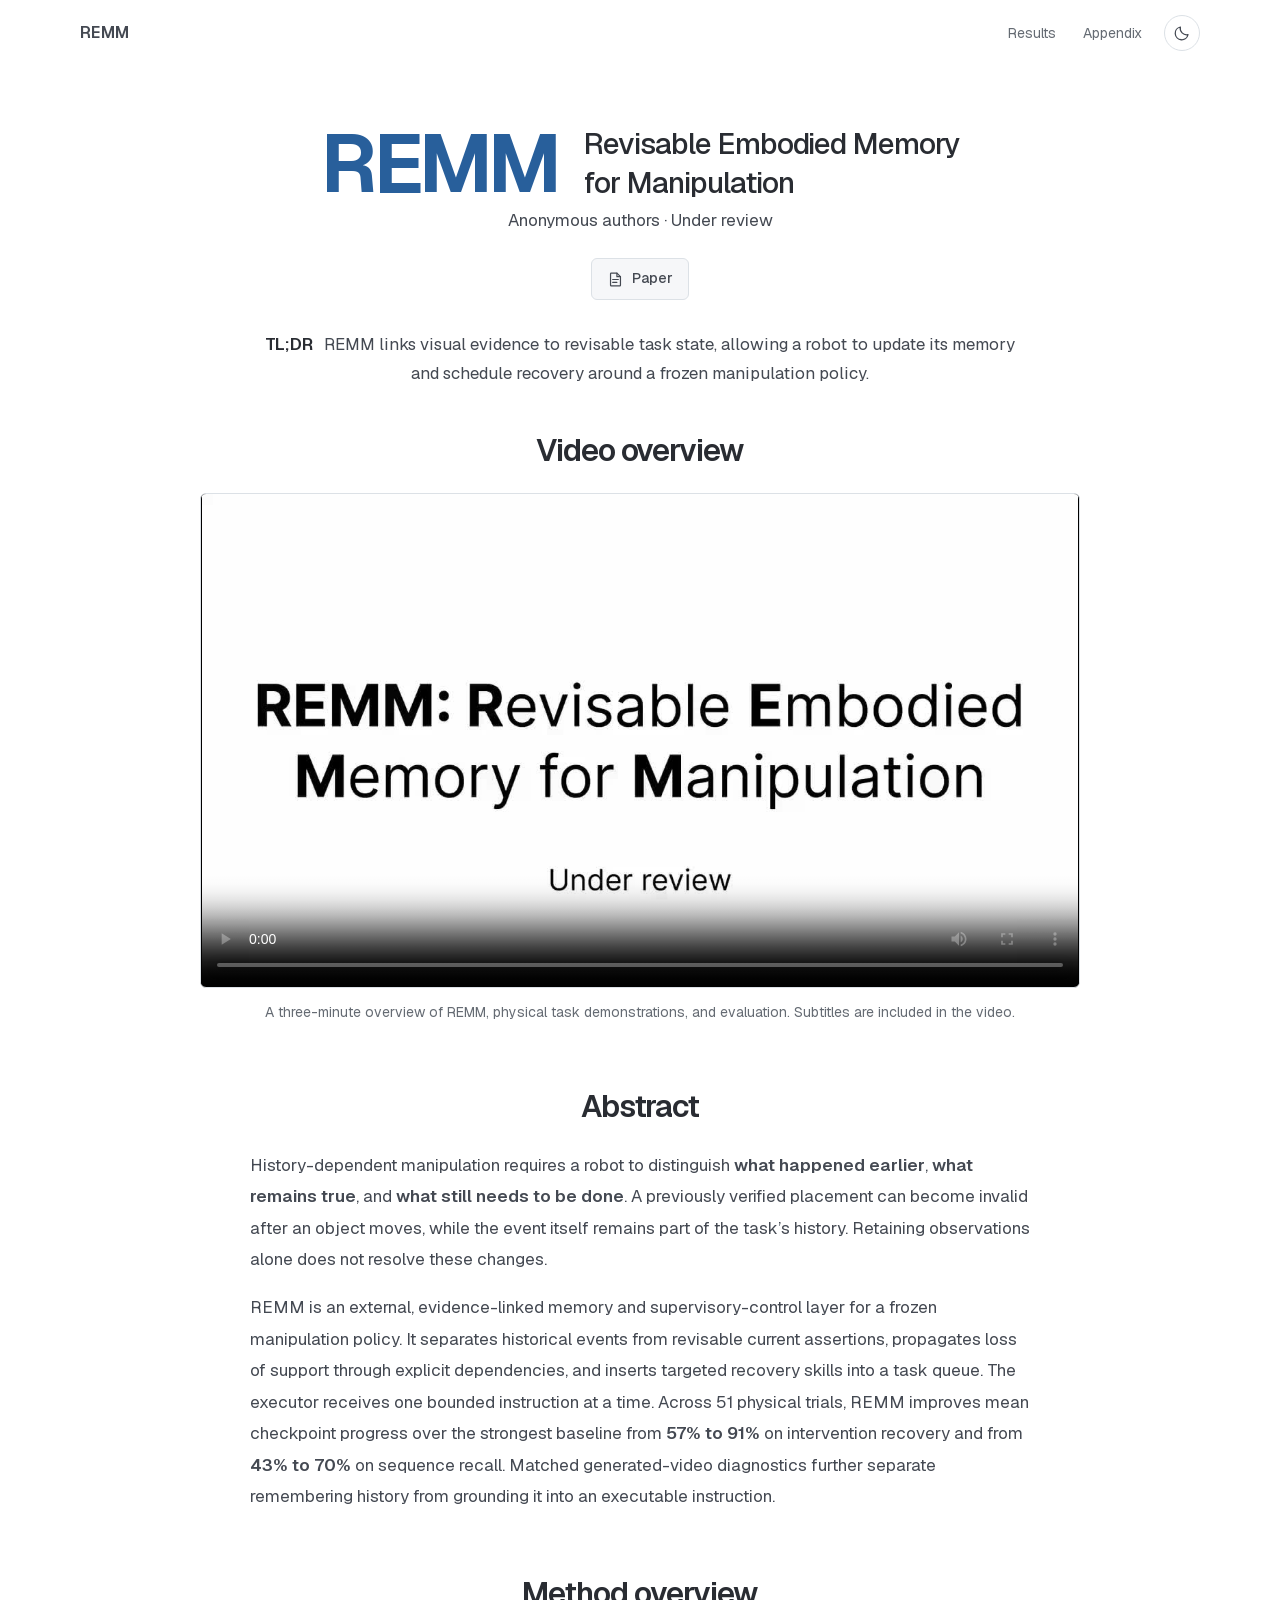
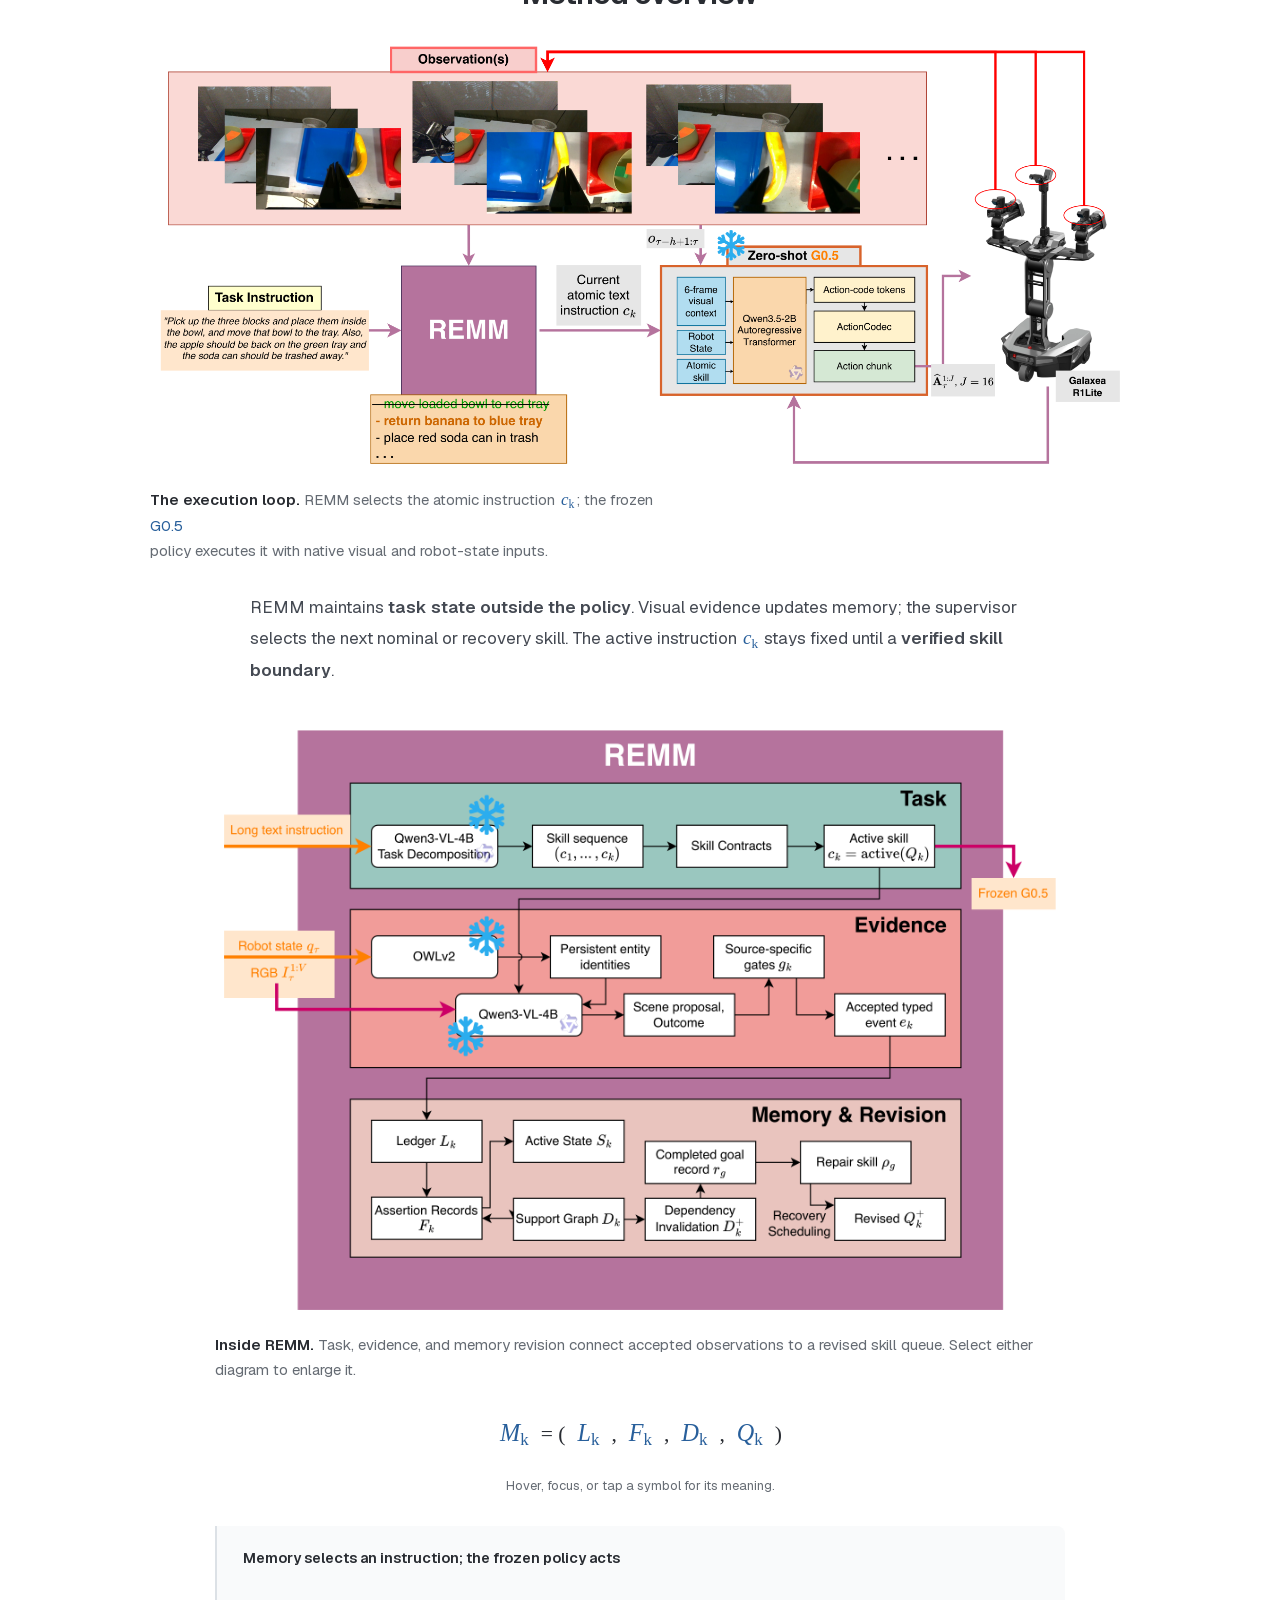
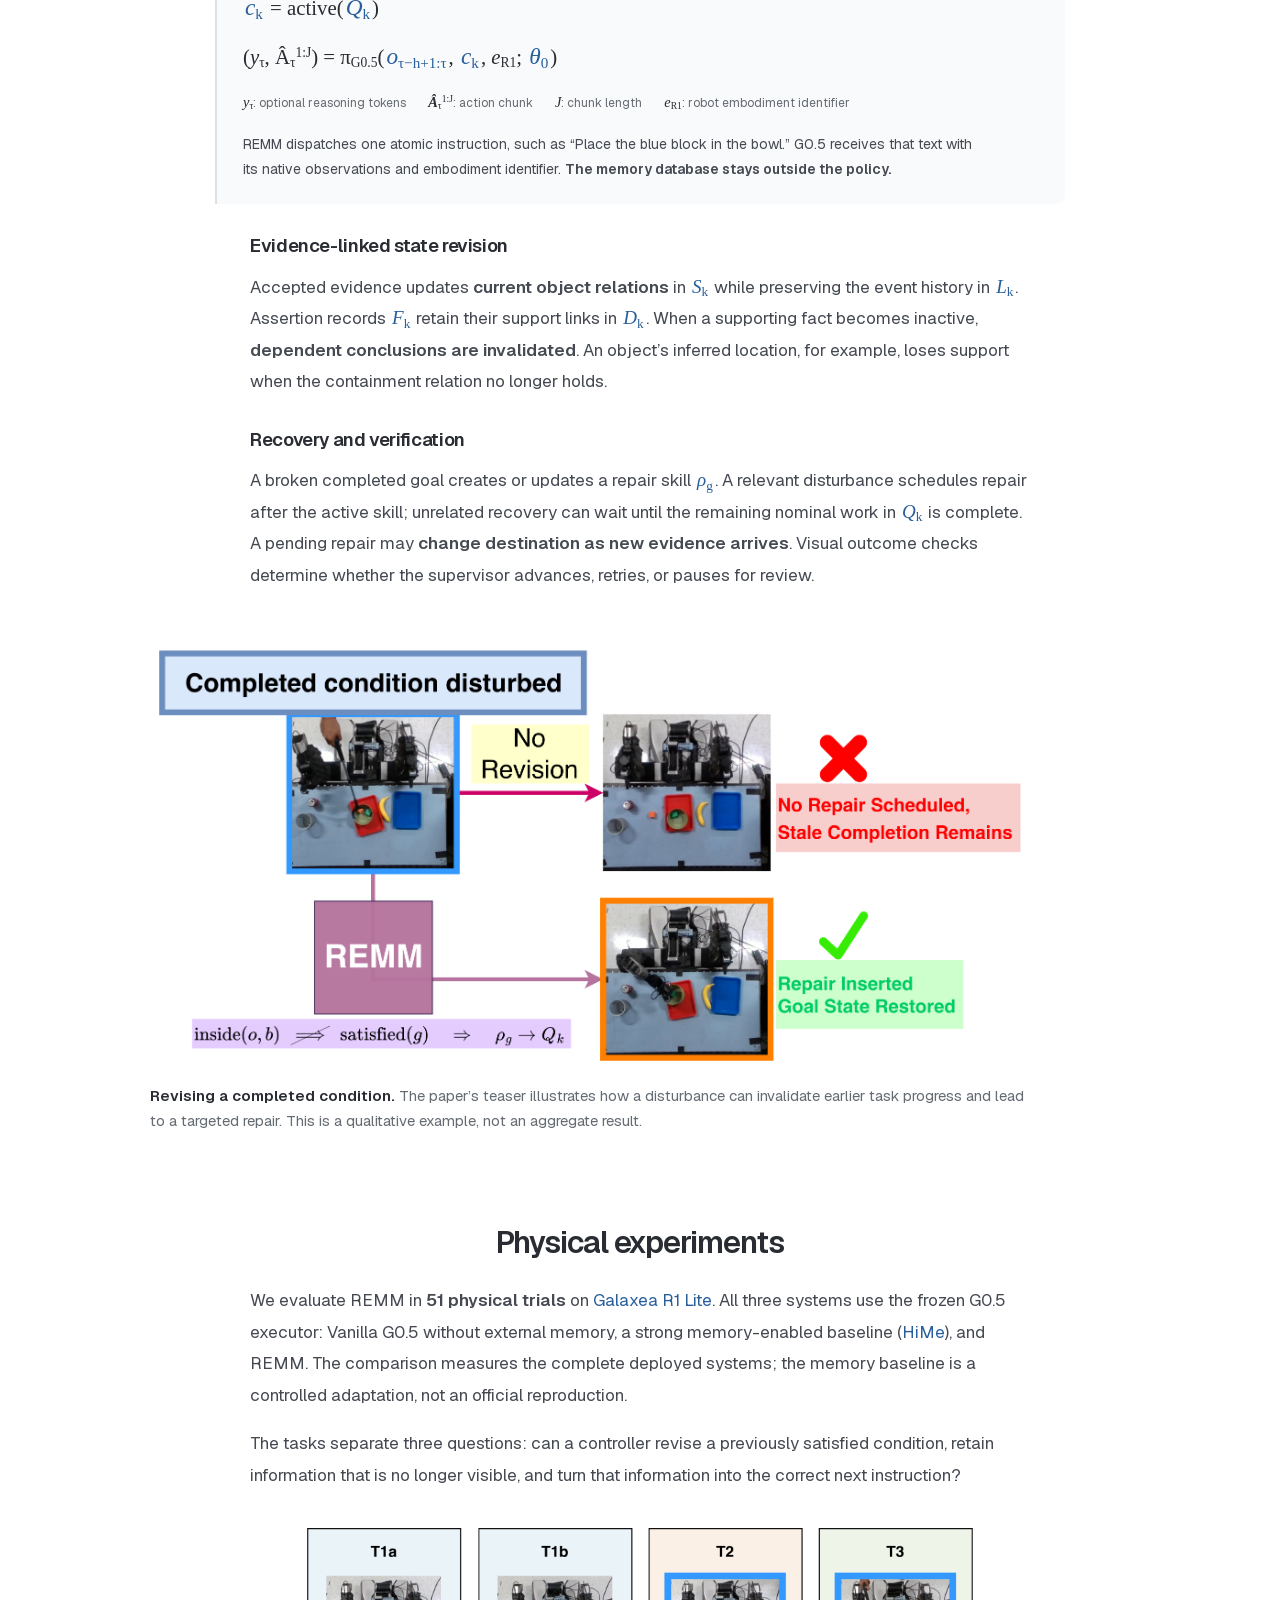
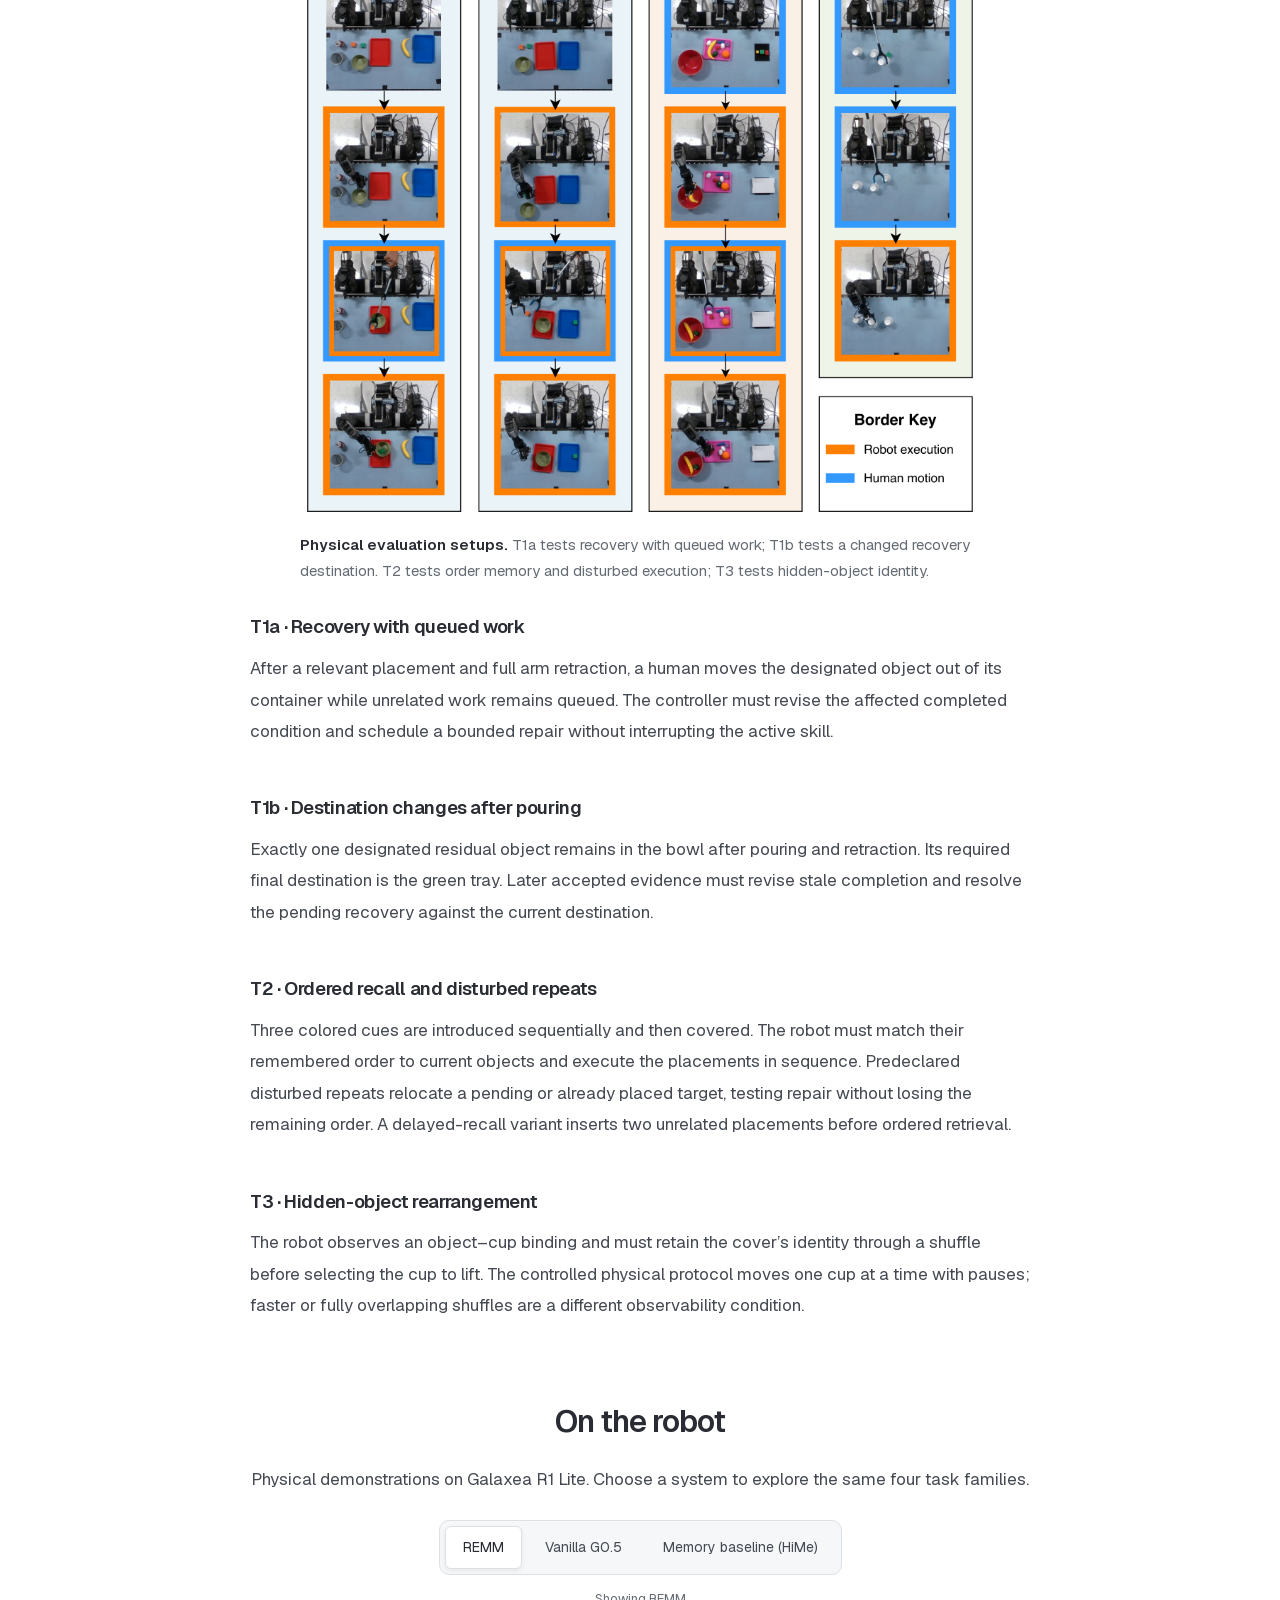
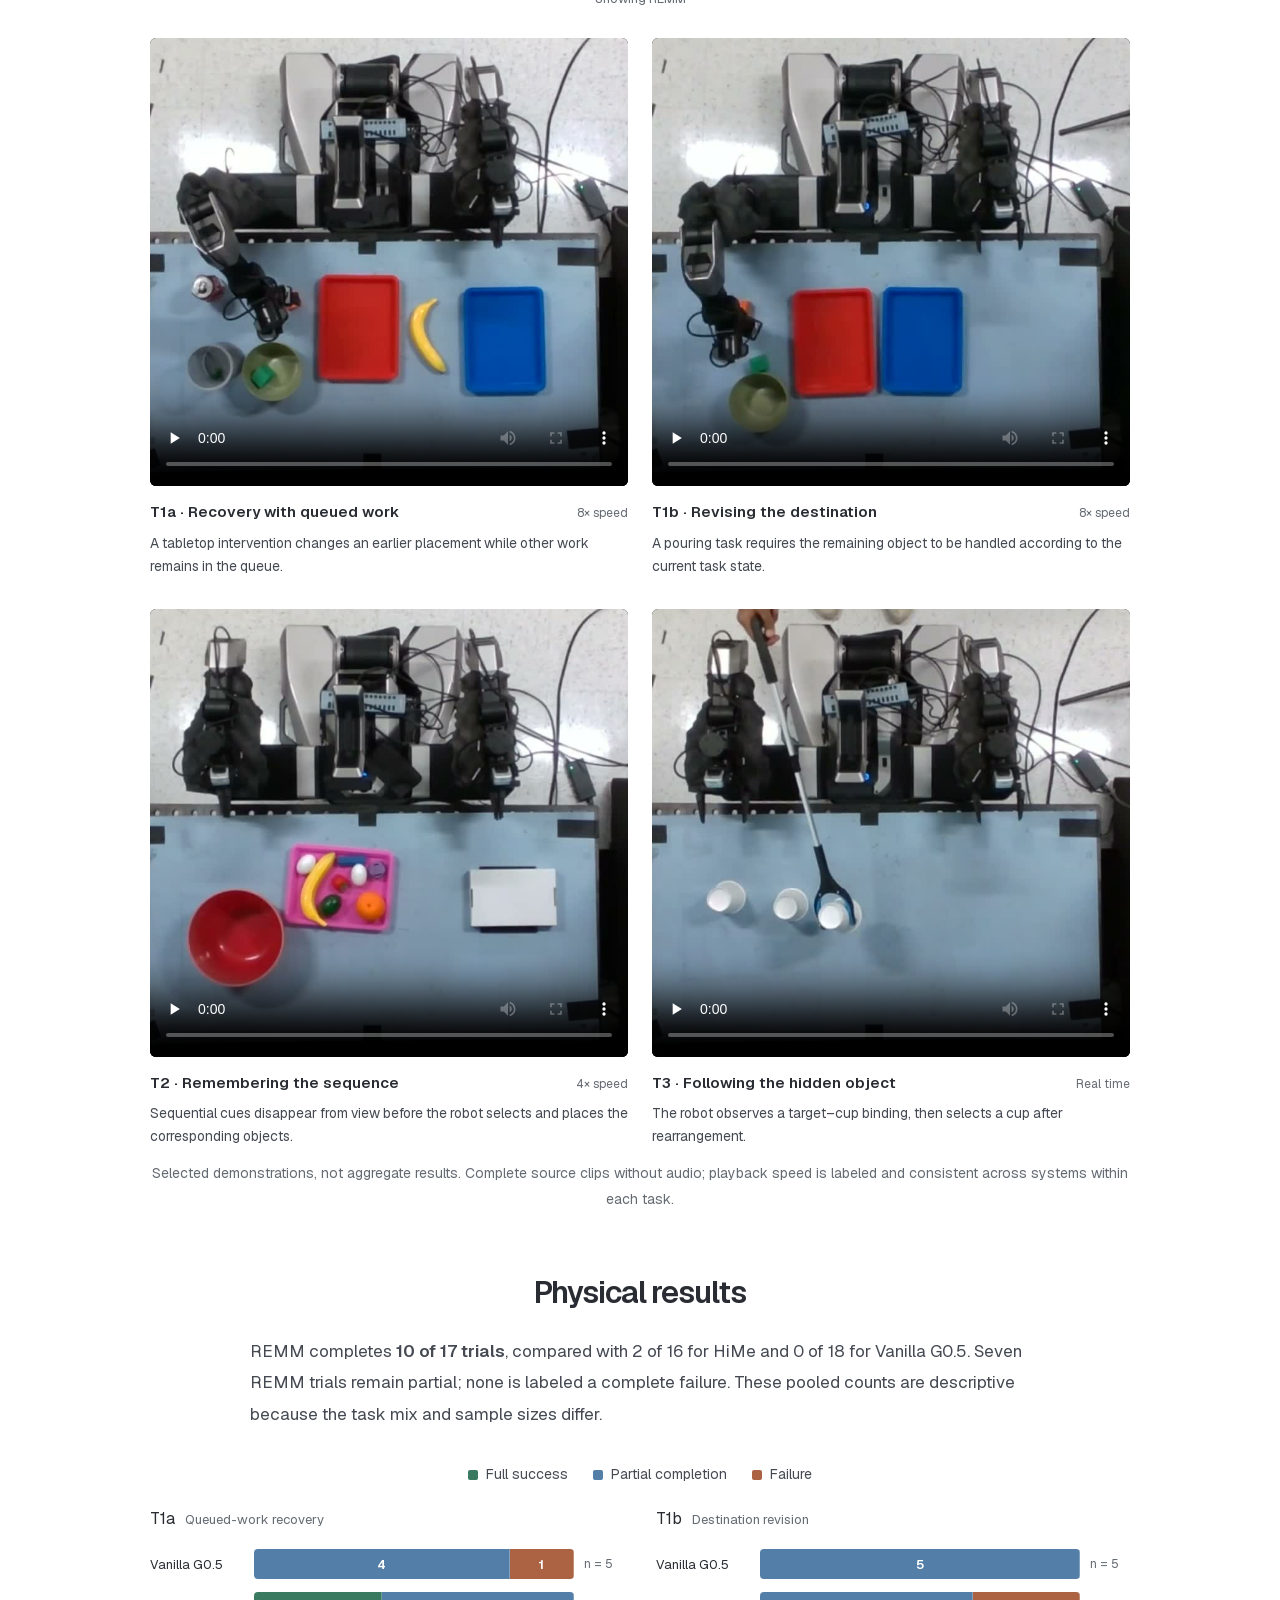
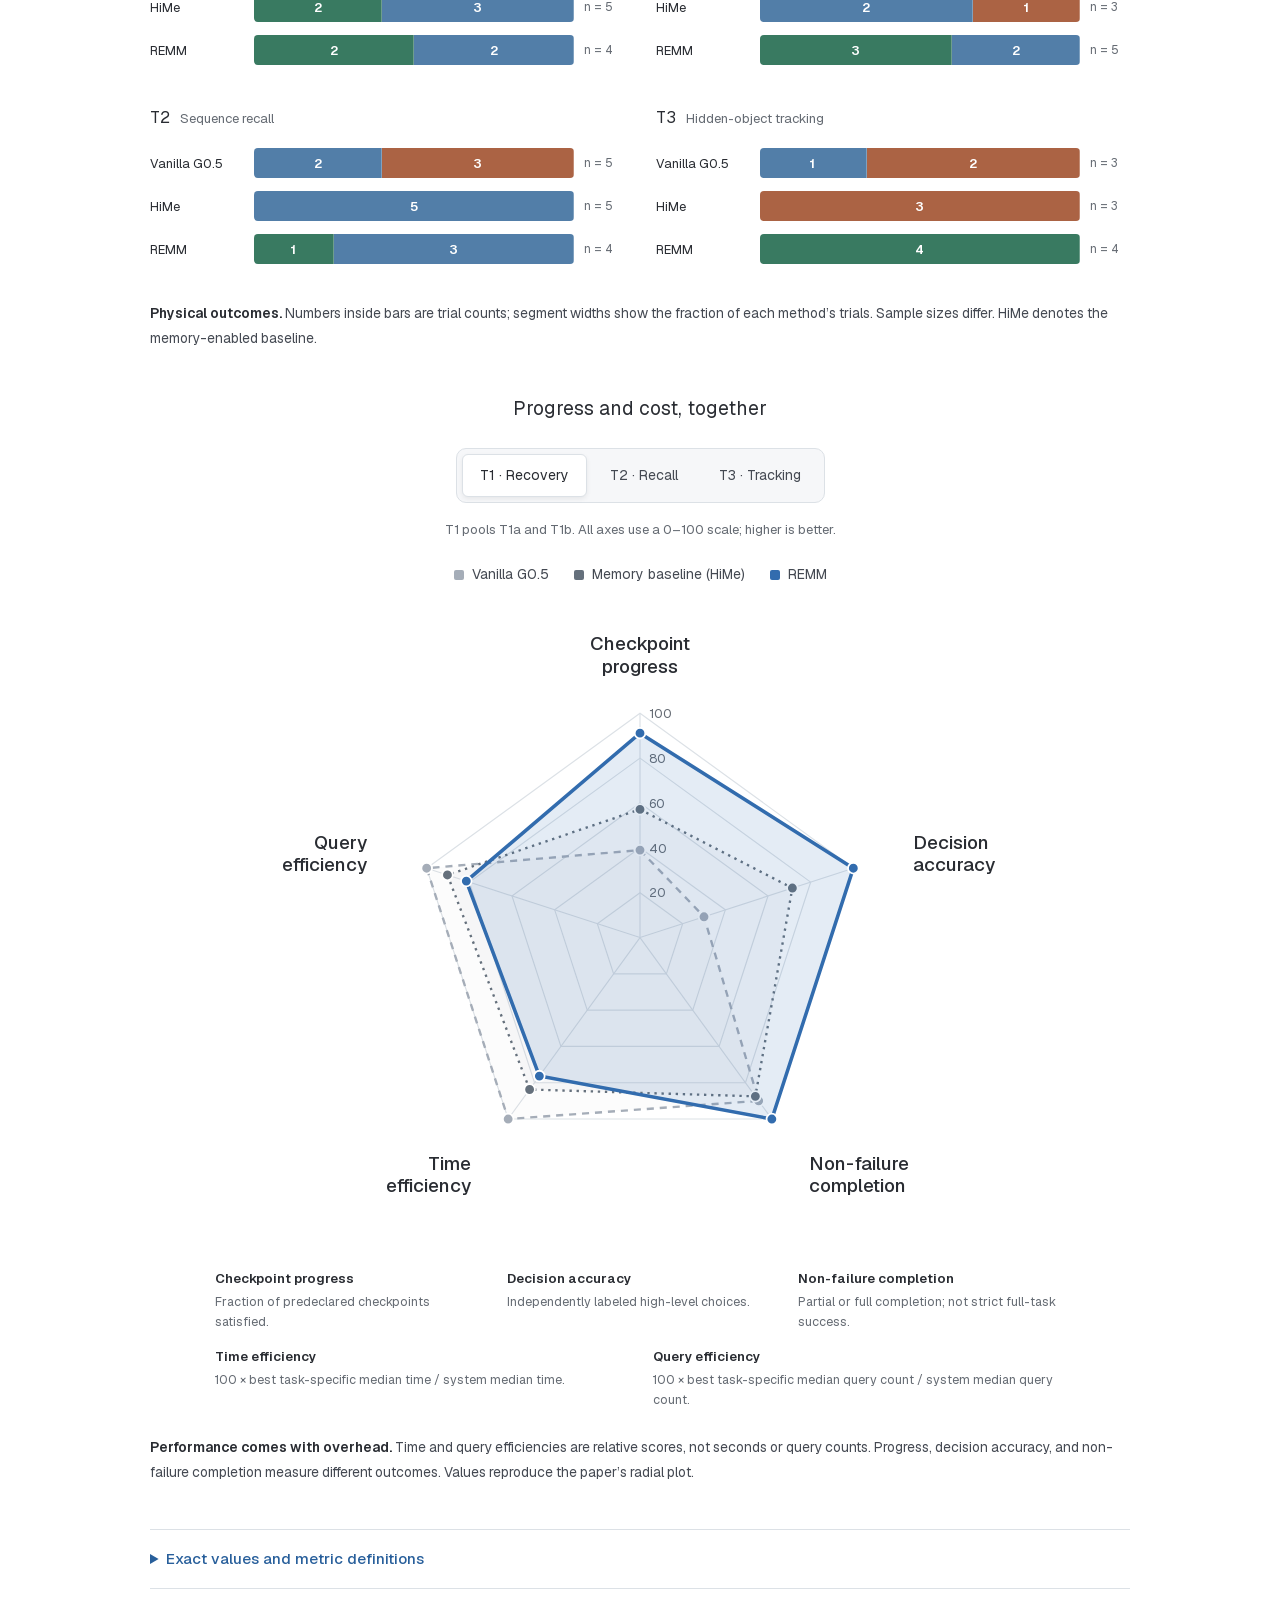
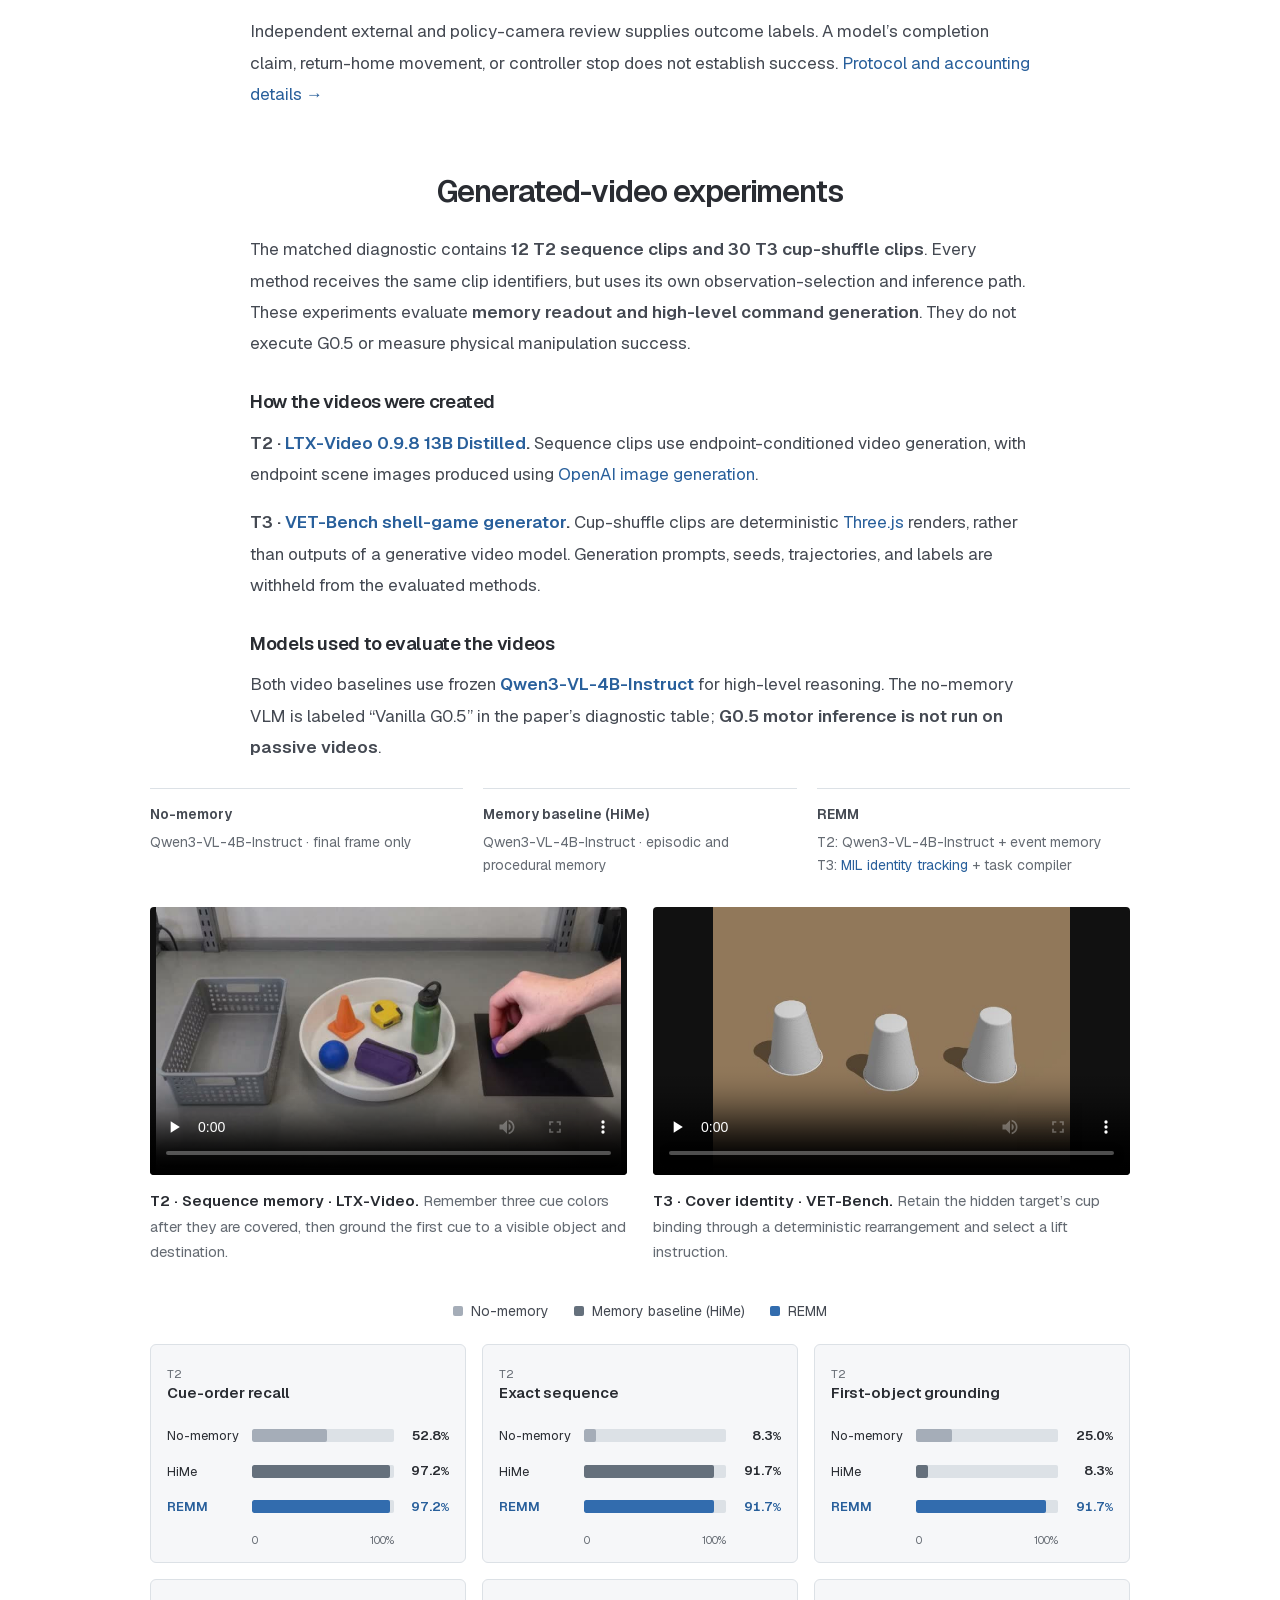
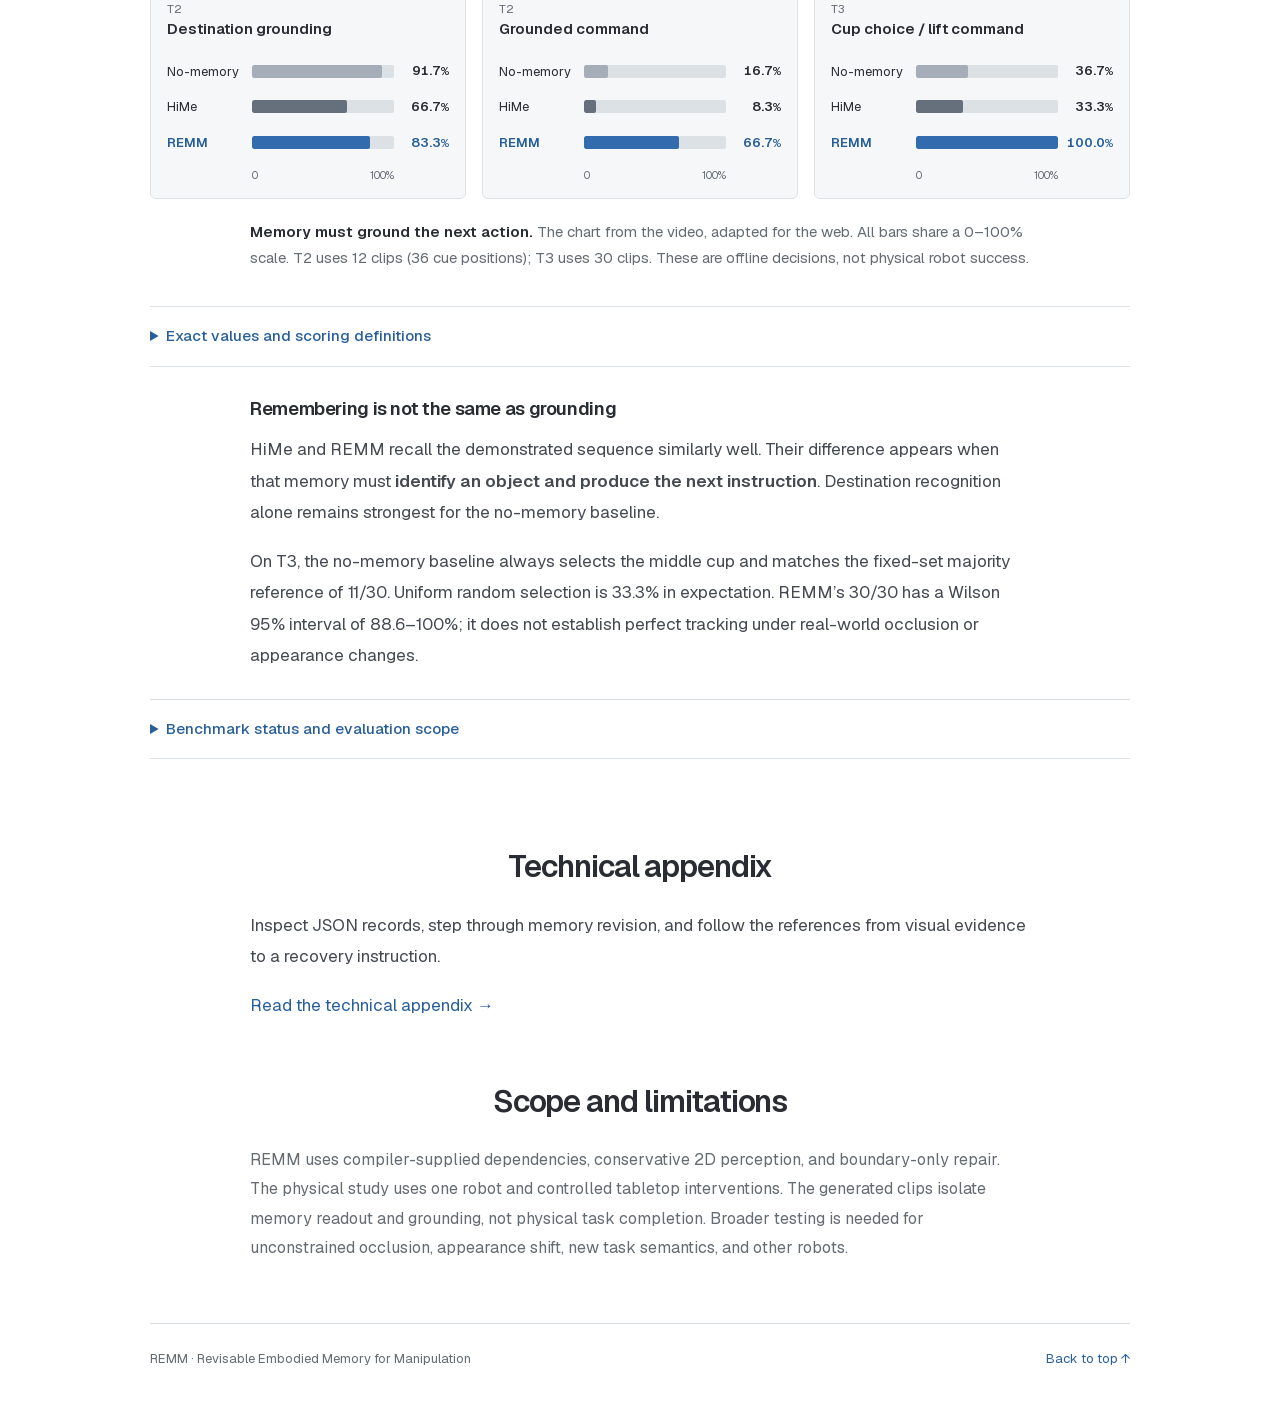
==== commit 357d05b0: "Refresh architecture, teaser, and setup figures" ====
--- a/index.html
+++ b/index.html
@@ -1,4 +1,4 @@
-<!DOCTYPE html><html lang="en"><head><meta charSet="utf-8"/><meta name="viewport" content="width=device-width, initial-scale=1"/><link rel="preload" href="/figures/architecture-full.png" as="image"/><link rel="preload" href="/figures/teaser.png" as="image"/><link rel="stylesheet" href="/_next/static/css/index.WfgS6Xjm.css" data-rsc-css-href="/_next/static/css/index.WfgS6Xjm.css" data-precedence="vite-rsc/importer-resources"/><link rel="modulepreload" fetchPriority="low" href="/_next/static/chunks/index--6LhN6QS.js"/><script src="/_next/static/chunks/rolldown-runtime-C60lm6uB.js" type="module" async=""></script><script src="/_next/static/chunks/framework-D_rUT4EX.js" type="module" async=""></script><link rel="modulepreload" href="/_next/static/chunks/layout-segment-context-BSrNN7oQ.js" crossorigin=""/><link rel="modulepreload" href="/_next/static/chunks/theme-toggle-ysM-AX2p.js" crossorigin=""/><link rel="modulepreload" href="/_next/static/chunks/notation-lzyPbaOK.js" crossorigin=""/><link rel="modulepreload" href="/_next/static/chunks/robot-demos-CwSKieNZ.js" crossorigin=""/><link rel="modulepreload" href="/_next/static/chunks/physical-charts-CnIMrNaA.js" crossorigin=""/><link rel="modulepreload" href="/_next/static/chunks/table-h2AbKJFD.js" crossorigin=""/><title>REMM — Revisable Embodied Memory for Manipulation</title><meta name="description" content="Evidence-linked memory and supervisory control for history-dependent robot manipulation."/><meta property="og:title" content="REMM: Revisable Embodied Memory for Manipulation"/><meta property="og:description" content="Robots that revise memory when the world changes."/><meta property="og:url" content="https://remm-robot.github.io"/><meta property="og:site_name" content="REMM"/><meta property="og:type" content="website"/><meta property="og:image" content="https://remm-robot.github.io/figures/teaser.png"/><meta property="og:image:width" content="1190"/><meta property="og:image:height" content="600"/><meta property="og:image:alt" content="REMM revises a disturbed task condition and schedules recovery."/><meta name="twitter:card" content="summary_large_image"/><meta name="twitter:title" content="REMM: Revisable Embodied Memory for Manipulation"/><meta name="twitter:description" content="Robots that revise memory when the world changes."/><meta name="twitter:image" content="https://remm-robot.github.io/figures/teaser.png"/><script>(function(){var t;try{t=localStorage.getItem('remm-theme')}catch(e){}document.documentElement.dataset.theme=t==='dark'||t==='light'?t:matchMedia('(prefers-color-scheme: dark)').matches?'dark':'light'})()</script><script>Object.assign(((self[Symbol.for("vinext.navigationRuntime")]??={bootstrap:{routeManifest:null},functions:{}}).bootstrap.rsc??={rsc:[]}),{params:{},nav:{"pathname":"/","searchParams":[]}})</script><link rel="modulepreload" href="/_next/static/chunks/index--6LhN6QS.js" />
+<!DOCTYPE html><html lang="en"><head><meta charSet="utf-8"/><meta name="viewport" content="width=device-width, initial-scale=1"/><link rel="preload" href="/figures/architecture-full-transparent.png" as="image"/><link rel="preload" href="/figures/teaser-transparent-e59fe15d.png" as="image"/><link rel="stylesheet" href="/_next/static/css/index.DywNQ3h4.css" data-rsc-css-href="/_next/static/css/index.DywNQ3h4.css" data-precedence="vite-rsc/importer-resources"/><link rel="modulepreload" fetchPriority="low" href="/_next/static/chunks/index-BGoyDJgA.js"/><script src="/_next/static/chunks/rolldown-runtime-C60lm6uB.js" type="module" async=""></script><script src="/_next/static/chunks/framework-D_rUT4EX.js" type="module" async=""></script><link rel="modulepreload" href="/_next/static/chunks/layout-segment-context-jNF0S6bO.js" crossorigin=""/><link rel="modulepreload" href="/_next/static/chunks/theme-toggle-ysM-AX2p.js" crossorigin=""/><link rel="modulepreload" href="/_next/static/chunks/notation-lzyPbaOK.js" crossorigin=""/><link rel="modulepreload" href="/_next/static/chunks/robot-demos-CwSKieNZ.js" crossorigin=""/><link rel="modulepreload" href="/_next/static/chunks/physical-charts-CnIMrNaA.js" crossorigin=""/><link rel="modulepreload" href="/_next/static/chunks/table-h2AbKJFD.js" crossorigin=""/><title>REMM — Revisable Embodied Memory for Manipulation</title><meta name="description" content="Evidence-linked memory and supervisory control for history-dependent robot manipulation."/><meta property="og:title" content="REMM: Revisable Embodied Memory for Manipulation"/><meta property="og:description" content="Robots that revise memory when the world changes."/><meta property="og:url" content="https://remm-robot.github.io"/><meta property="og:site_name" content="REMM"/><meta property="og:type" content="website"/><meta property="og:image" content="https://remm-robot.github.io/figures/teaser.png"/><meta property="og:image:width" content="1190"/><meta property="og:image:height" content="600"/><meta property="og:image:alt" content="REMM revises a disturbed task condition and schedules recovery."/><meta name="twitter:card" content="summary_large_image"/><meta name="twitter:title" content="REMM: Revisable Embodied Memory for Manipulation"/><meta name="twitter:description" content="Robots that revise memory when the world changes."/><meta name="twitter:image" content="https://remm-robot.github.io/figures/teaser.png"/><script>(function(){var t;try{t=localStorage.getItem('remm-theme')}catch(e){}document.documentElement.dataset.theme=t==='dark'||t==='light'?t:matchMedia('(prefers-color-scheme: dark)').matches?'dark':'light'})()</script><script>Object.assign(((self[Symbol.for("vinext.navigationRuntime")]??={bootstrap:{routeManifest:null},functions:{}}).bootstrap.rsc??={rsc:[]}),{params:{},nav:{"pathname":"/","searchParams":[]}})</script><link rel="modulepreload" href="/_next/static/chunks/index-BGoyDJgA.js" />
 <link rel="preload" href="/_next/static/_vinext_fonts/geist-8ac0455e797f/geist-98bbbccb.woff2" as="font" type="font/woff2" crossorigin />
 <link rel="preload" href="/_next/static/_vinext_fonts/geist-mono-00e989178794/geist-mono-013b2f2f.woff2" as="font" type="font/woff2" crossorigin />
 <style data-vinext-fonts>/* cyrillic-ext */
@@ -128,4 +128,4 @@
 
 .__variable_geist_mono_1001rt9 { --font-geist-mono: 'Geist Mono', 'Geist Mono Fallback'; }
 </style>
-</head><body class="__variable_geist_19ysh9d __variable_geist_mono_1001rt9 antialiased"><a class="skip" href="#video">Skip to content</a><header class="site-header"><a href="#overview" class="site-name">REMM</a><nav aria-label="Page sections"><a href="#results">Results</a><a href="/appendix/">Appendix</a></nav><button type="button" class="theme-toggle" aria-label="Switch to dark mode" title="Switch to dark mode"><svg class="theme-moon" viewBox="0 0 24 24" aria-hidden="true"><path d="M20 14.2A8.6 8.6 0 0 1 9.8 4a8.6 8.6 0 1 0 10.2 10.2Z"></path></svg><svg class="theme-sun" viewBox="0 0 24 24" aria-hidden="true"><circle cx="12" cy="12" r="4"></circle><path d="M12 2v2m0 16v2M2 12h2m16 0h2M5 5l1.5 1.5m11 11L19 19M5 19l1.5-1.5m11-11L19 5"></path></svg></button></header><main><section class="paper-header" id="overview"><h1 class="project-title"><span class="project-wordmark">REMM</span><span class="project-expansion">Revisable Embodied Memory<br/>for Manipulation</span></h1><p class="authors">Anonymous authors · Under review</p><div class="resource-links" aria-label="Project resources"><a href="/remm-paper.pdf"><svg viewBox="0 0 24 24" fill="none" aria-hidden="true"><path d="M14 3H6a1 1 0 0 0-1 1v16a1 1 0 0 0 1 1h12a1 1 0 0 0 1-1V8l-5-5Z" stroke="currentColor" stroke-width="1.7" stroke-linejoin="round"></path><path d="M14 3v5h5M8 12h8M8 16h6" stroke="currentColor" stroke-width="1.7" stroke-linecap="round"></path></svg><span>Paper</span></a></div><p class="tldr"><strong>TL;DR</strong> REMM links visual evidence to revisable task state, allowing a robot to update its memory and schedule recovery around a frozen manipulation policy.</p></section><section class="paper-section prose" id="video"><h2>Video overview</h2><video class="overview-video" controls="" playsInline="" preload="metadata" poster="/videos/remm-overview-poster.jpg" aria-label="REMM project overview and experiments"><source src="/videos/remm-overview.mp4" type="video/mp4"/>Your browser does not support embedded video.</video><p class="section-caption">A three-minute overview of REMM, physical task demonstrations, and evaluation. Subtitles are included in the video.</p></section><section class="paper-section prose" id="abstract"><h2>Abstract</h2><p>History-dependent manipulation requires a robot to distinguish <strong>what happened earlier</strong>, <strong>what remains true</strong>, and <strong>what still needs to be done</strong>. A previously verified placement can become invalid after an object moves, while the event itself remains part of the task’s history. Retaining observations alone does not resolve these changes.</p><p>REMM is an external, evidence-linked memory and supervisory-control layer for a frozen manipulation policy. It separates historical events from revisable current assertions, propagates loss of support through explicit dependencies, and inserts targeted recovery skills into a task queue. The executor receives one bounded instruction at a time. Across 51 physical trials, REMM improves mean checkpoint progress over the strongest baseline from <strong>57% to 91%</strong> on intervention recovery and from <strong>43% to 70%</strong> on sequence recall. Matched generated-video diagnostics further separate remembering history from grounding it into an executable instruction.</p></section><section class="paper-section" id="method"><h2>Method overview</h2><figure class="paper-figure architecture-figure"><a href="/figures/architecture-full.png" target="_blank" rel="noopener noreferrer" aria-label="Enlarge the robot execution architecture"><img src="/figures/architecture-full.png" width="1735" height="782" alt="Observations and task instructions enter REMM, which sends an atomic instruction to the frozen G0.5 executor and Galaxea R1 Lite robot."/></a><figcaption><strong>The execution loop.</strong> REMM selects the atomic instruction <span class="notation"><button type="button" class="notation-symbol" aria-label="Active instruction, c subscript k" aria-expanded="false"><i>c</i><sub>k</sub></button></span>; the frozen <a class="reference-link" href="https://opengalaxea.github.io/G05/" target="_blank" rel="noopener noreferrer">G0.5</a> policy executes it with native visual and robot-state inputs.</figcaption></figure><p class="prose intro">REMM maintains <strong>task state outside the policy</strong>. Visual evidence updates memory; the supervisor selects the next nominal or recovery skill. The active instruction <span class="notation"><button type="button" class="notation-symbol" aria-label="Active instruction, c subscript k" aria-expanded="false"><i>c</i><sub>k</sub></button></span> stays fixed until a <strong>verified skill boundary</strong>.</p><figure class="paper-figure architecture-detail"><a href="/figures/architecture-memory.png" target="_blank" rel="noopener noreferrer" aria-label="Enlarge REMM internal architecture"><img src="/figures/architecture-memory.png" width="1757" height="1235" loading="lazy" alt="REMM internals: task decomposition and skill contracts, source-specific evidence gates, event ledger, assertion records, support graph, dependency invalidation, and recovery scheduling."/></a><figcaption><strong>Inside REMM.</strong> Task, evidence, and memory revision connect accepted observations to a revised skill queue. Select either diagram to enlarge it.</figcaption></figure><div class="notation-equation" aria-label="Memory consists of ledger, assertion records, support graph, and skill queue"><span class="notation"><button type="button" class="notation-symbol" aria-label="Memory state, M subscript k" aria-expanded="false"><i>M</i><sub>k</sub></button></span><span>= (</span><span class="notation"><button type="button" class="notation-symbol" aria-label="Event ledger, L subscript k" aria-expanded="false"><i>L</i><sub>k</sub></button></span><span>,</span><span class="notation"><button type="button" class="notation-symbol" aria-label="Assertion records, F subscript k" aria-expanded="false"><i>F</i><sub>k</sub></button></span><span>,</span><span class="notation"><button type="button" class="notation-symbol" aria-label="Support graph, D subscript k" aria-expanded="false"><i>D</i><sub>k</sub></button></span><span>,</span><span class="notation"><button type="button" class="notation-symbol" aria-label="Skill queue, Q subscript k" aria-expanded="false"><i>Q</i><sub>k</sub></button></span><span>)</span></div><p class="notation-hint">Hover, focus, or tap a symbol for its meaning.</p><aside class="method-equation"><h3>Memory selects an instruction; the frozen policy acts</h3><div class="equation-lines"><div><span class="notation"><button type="button" class="notation-symbol" aria-label="Active instruction, c subscript k" aria-expanded="false"><i>c</i><sub>k</sub></button></span> = <span class="math-word">active</span>(<span class="notation"><button type="button" class="notation-symbol" aria-label="Skill queue, Q subscript k" aria-expanded="false"><i>Q</i><sub>k</sub></button></span>)</div><div>(<i>y</i><sub>τ</sub>, Â<sub>τ</sub><sup>1:J</sup>) = π<sub>G0.5</sub>(<span class="notation"><button type="button" class="notation-symbol" aria-label="Recent observations, o subscript τ−h+1:τ" aria-expanded="false"><i>o</i><sub>τ−h+1:τ</sub></button></span>, <span class="notation"><button type="button" class="notation-symbol" aria-label="Active instruction, c subscript k" aria-expanded="false"><i>c</i><sub>k</sub></button></span>, <i>e</i><sub>R1</sub>; <span class="notation"><button type="button" class="notation-symbol" aria-label="Frozen executor parameters, θ subscript 0" aria-expanded="false"><i>θ</i><sub>0</sub></button></span>)</div><small class="math-key"><span><i>y</i><sub>τ</sub>: optional reasoning tokens</span><span><span class="math-vector">Â</span><sub>τ</sub><sup>1:J</sup>: action chunk</span><span><i>J</i>: chunk length</span><span><i>e</i><sub>R1</sub>: robot embodiment identifier</span></small></div><p class="equation-example">REMM dispatches one atomic instruction, such as “Place the blue block in the bowl.” G0.5 receives that text with its native observations and embodiment identifier. <strong>The memory database stays outside the policy.</strong></p></aside><div class="prose method-text"><h3>Evidence-linked state revision</h3><p>Accepted evidence updates <strong>current object relations</strong> in <span class="notation"><button type="button" class="notation-symbol" aria-label="Supported current state, S subscript k" aria-expanded="false"><i>S</i><sub>k</sub></button></span> while preserving the event history in <span class="notation"><button type="button" class="notation-symbol" aria-label="Event ledger, L subscript k" aria-expanded="false"><i>L</i><sub>k</sub></button></span>. Assertion records <span class="notation"><button type="button" class="notation-symbol" aria-label="Assertion records, F subscript k" aria-expanded="false"><i>F</i><sub>k</sub></button></span> retain their support links in <span class="notation"><button type="button" class="notation-symbol" aria-label="Support graph, D subscript k" aria-expanded="false"><i>D</i><sub>k</sub></button></span>. When a supporting fact becomes inactive, <strong>dependent conclusions are invalidated</strong>. An object’s inferred location, for example, loses support when the containment relation no longer holds.</p><h3>Recovery and verification</h3><p>A broken completed goal creates or updates a repair skill <span class="notation"><button type="button" class="notation-symbol" aria-label="Repair skill, ρ subscript g" aria-expanded="false"><i>ρ</i><sub>g</sub></button></span>. A relevant disturbance schedules repair after the active skill; unrelated recovery can wait until the remaining nominal work in <span class="notation"><button type="button" class="notation-symbol" aria-label="Skill queue, Q subscript k" aria-expanded="false"><i>Q</i><sub>k</sub></button></span> is complete. A pending repair may <strong>change destination as new evidence arrives</strong>. Visual outcome checks determine whether the supervisor advances, retries, or pauses for review.</p></div></section><figure class="teaser paper-figure"><img src="/figures/teaser.png" width="1190" height="600" alt="Illustrative comparison: a disturbed completed condition remains stale without revision, while REMM schedules a repair."/><figcaption><strong>Revising a completed condition.</strong> The paper’s teaser illustrates how a disturbance can invalidate earlier task progress and lead to a targeted repair. This is a qualitative example, not an aggregate result.</figcaption></figure><section class="paper-section" id="tasks"><h2>Physical experiments</h2><div class="prose"><p>We evaluate REMM in <strong>51 physical trials</strong> on <a class="reference-link" href="https://docs.galaxea-ai.com/Guide/R1Lite/R1Lite_Hardware_Introduction/" target="_blank" rel="noopener noreferrer">Galaxea R1 Lite</a>. All three systems use the frozen G0.5 executor: Vanilla G0.5 without external memory, a strong memory-enabled baseline (<a class="reference-link" href="https://happywaterxp.github.io/HiMe/" target="_blank" rel="noopener noreferrer">HiMe</a>), and REMM. The comparison measures the complete deployed systems; the memory baseline is a controlled adaptation, not an official reproduction.</p><p>The tasks separate three questions: can a controller revise a previously satisfied condition, retain information that is no longer visible, and turn that information into the correct next instruction?</p></div><figure class="paper-figure task-figure"><img src="/figures/setup.png" width="970" height="855" loading="lazy" alt="Physical task sequences for T1a, T1b, T2, and T3. Orange borders identify robot execution and blue borders identify human motion."/><figcaption><strong>Physical evaluation setups.</strong> T1a tests recovery with queued work; T1b tests a changed recovery destination. T2 tests order memory and disturbed execution; T3 tests hidden-object identity.</figcaption></figure><div class="prose task-list"><article><h3>T1a · Recovery with queued work</h3><p>After a relevant placement and full arm retraction, a human moves the designated object out of its container while unrelated work remains queued. The controller must revise the affected completed condition and schedule a bounded repair without interrupting the active skill.</p></article><article><h3>T1b · Destination changes after pouring</h3><p>Exactly one designated residual object remains in the bowl after pouring and retraction. Its required final destination is the green tray. Later accepted evidence must revise stale completion and resolve the pending recovery against the current destination.</p></article><article><h3>T2 · Ordered recall and disturbed repeats</h3><p>Three colored cues are introduced sequentially and then covered. The robot must match their remembered order to current objects and execute the placements in sequence. Predeclared disturbed repeats relocate a pending or already placed target, testing repair without losing the remaining order. A delayed-recall variant inserts two unrelated placements before ordered retrieval.</p></article><article><h3>T3 · Hidden-object rearrangement</h3><p>The robot observes an object–cup binding and must retain the cover’s identity through a shuffle before selecting the cup to lift. The controlled physical protocol moves one cup at a time with pauses; faster or fully overlapping shuffles are a different observability condition.</p></article></div></section><section class="paper-section" id="robot-demos"><h2>On the robot</h2><p class="prose demo-intro">Physical demonstrations on Galaxea R1 Lite. Choose a system to explore the same four task families.</p><div class="demo-selector" role="group" aria-label="Robot demonstration system"><button type="button" aria-pressed="true" aria-controls="robot-demo-gallery">REMM</button><button type="button" aria-pressed="false" aria-controls="robot-demo-gallery">Vanilla G0.5</button><button type="button" aria-pressed="false" aria-controls="robot-demo-gallery">Memory baseline (HiMe)</button></div><p class="demo-selection" aria-live="polite">Showing <!-- -->REMM</p><div class="robot-demo-grid" id="robot-demo-gallery"><figure><video controls="" playsInline="" preload="none" poster="/videos/robot-recovery.jpg" aria-label="REMM: T1a · Recovery with queued work, 8× speed"><source src="/videos/robot-recovery.mp4" type="video/mp4"/>Your browser does not support embedded video.</video><figcaption><div class="demo-title"><strong>T1a · Recovery with queued work</strong><span>8× speed</span></div><p>A tabletop intervention changes an earlier placement while other work remains in the queue.</p></figcaption></figure><figure><video controls="" playsInline="" preload="none" poster="/videos/robot-retargeting.jpg" aria-label="REMM: T1b · Revising the destination, 8× speed"><source src="/videos/robot-retargeting.mp4" type="video/mp4"/>Your browser does not support embedded video.</video><figcaption><div class="demo-title"><strong>T1b · Revising the destination</strong><span>8× speed</span></div><p>A pouring task requires the remaining object to be handled according to the current task state.</p></figcaption></figure><figure><video controls="" playsInline="" preload="none" poster="/videos/robot-sequence.jpg" aria-label="REMM: T2 · Remembering the sequence, 4× speed"><source src="/videos/robot-sequence.mp4" type="video/mp4"/>Your browser does not support embedded video.</video><figcaption><div class="demo-title"><strong>T2 · Remembering the sequence</strong><span>4× speed</span></div><p>Sequential cues disappear from view before the robot selects and places the corresponding objects.</p></figcaption></figure><figure><video controls="" playsInline="" preload="none" poster="/videos/robot-cups.jpg" aria-label="REMM: T3 · Following the hidden object, Real time"><source src="/videos/robot-cups.mp4" type="video/mp4"/>Your browser does not support embedded video.</video><figcaption><div class="demo-title"><strong>T3 · Following the hidden object</strong><span>Real time</span></div><p>The robot observes a target–cup binding, then selects a cup after rearrangement.</p></figcaption></figure></div><p class="section-caption">Selected demonstrations, not aggregate results. Complete source clips without audio; playback speed is labeled and consistent across systems within each task.</p></section><section class="paper-section" id="results"><h2>Physical results</h2><div class="prose"><p>REMM completes <strong>10 of 17 trials</strong>, compared with 2 of 16 for HiMe and 0 of 18 for Vanilla G0.5. Seven REMM trials remain partial; none is labeled a complete failure. These pooled counts are descriptive because the task mix and sample sizes differ.</p></div><figure class="physical-outcomes-native"><div class="chart-legend" aria-label="Outcome legend"><span><i class="outcome-0"></i>Full success</span><span><i class="outcome-1"></i>Partial completion</span><span><i class="outcome-2"></i>Failure</span></div><div class="outcome-panels"><div class="outcome-panel"><h3>T1a<small>Queued-work recovery</small></h3><div class="outcome-row" aria-label="Vanilla G0.5: 0 full successes, 4 partial completions, 1 failures out of 5 trials"><span>Vanilla G0.5</span><div class="outcome-stack"><span class="outcome-1" style="width:80%" title="Partial completion: 4 of 5 (80%)">4</span><span class="outcome-2" style="width:20%" title="Failure: 1 of 5 (20%)">1</span></div><small>n = <!-- -->5</small></div><div class="outcome-row" aria-label="HiMe: 2 full successes, 3 partial completions, 0 failures out of 5 trials"><span>HiMe</span><div class="outcome-stack"><span class="outcome-0" style="width:40%" title="Full success: 2 of 5 (40%)">2</span><span class="outcome-1" style="width:60%" title="Partial completion: 3 of 5 (60%)">3</span></div><small>n = <!-- -->5</small></div><div class="outcome-row" aria-label="REMM: 2 full successes, 2 partial completions, 0 failures out of 4 trials"><span>REMM</span><div class="outcome-stack"><span class="outcome-0" style="width:50%" title="Full success: 2 of 4 (50%)">2</span><span class="outcome-1" style="width:50%" title="Partial completion: 2 of 4 (50%)">2</span></div><small>n = <!-- -->4</small></div></div><div class="outcome-panel"><h3>T1b<small>Destination revision</small></h3><div class="outcome-row" aria-label="Vanilla G0.5: 0 full successes, 5 partial completions, 0 failures out of 5 trials"><span>Vanilla G0.5</span><div class="outcome-stack"><span class="outcome-1" style="width:100%" title="Partial completion: 5 of 5 (100%)">5</span></div><small>n = <!-- -->5</small></div><div class="outcome-row" aria-label="HiMe: 0 full successes, 2 partial completions, 1 failures out of 3 trials"><span>HiMe</span><div class="outcome-stack"><span class="outcome-1" style="width:66.66666666666667%" title="Partial completion: 2 of 3 (67%)">2</span><span class="outcome-2" style="width:33.333333333333336%" title="Failure: 1 of 3 (33%)">1</span></div><small>n = <!-- -->3</small></div><div class="outcome-row" aria-label="REMM: 3 full successes, 2 partial completions, 0 failures out of 5 trials"><span>REMM</span><div class="outcome-stack"><span class="outcome-0" style="width:60%" title="Full success: 3 of 5 (60%)">3</span><span class="outcome-1" style="width:40%" title="Partial completion: 2 of 5 (40%)">2</span></div><small>n = <!-- -->5</small></div></div><div class="outcome-panel"><h3>T2<small>Sequence recall</small></h3><div class="outcome-row" aria-label="Vanilla G0.5: 0 full successes, 2 partial completions, 3 failures out of 5 trials"><span>Vanilla G0.5</span><div class="outcome-stack"><span class="outcome-1" style="width:40%" title="Partial completion: 2 of 5 (40%)">2</span><span class="outcome-2" style="width:60%" title="Failure: 3 of 5 (60%)">3</span></div><small>n = <!-- -->5</small></div><div class="outcome-row" aria-label="HiMe: 0 full successes, 5 partial completions, 0 failures out of 5 trials"><span>HiMe</span><div class="outcome-stack"><span class="outcome-1" style="width:100%" title="Partial completion: 5 of 5 (100%)">5</span></div><small>n = <!-- -->5</small></div><div class="outcome-row" aria-label="REMM: 1 full successes, 3 partial completions, 0 failures out of 4 trials"><span>REMM</span><div class="outcome-stack"><span class="outcome-0" style="width:25%" title="Full success: 1 of 4 (25%)">1</span><span class="outcome-1" style="width:75%" title="Partial completion: 3 of 4 (75%)">3</span></div><small>n = <!-- -->4</small></div></div><div class="outcome-panel"><h3>T3<small>Hidden-object tracking</small></h3><div class="outcome-row" aria-label="Vanilla G0.5: 0 full successes, 1 partial completions, 2 failures out of 3 trials"><span>Vanilla G0.5</span><div class="outcome-stack"><span class="outcome-1" style="width:33.333333333333336%" title="Partial completion: 1 of 3 (33%)">1</span><span class="outcome-2" style="width:66.66666666666667%" title="Failure: 2 of 3 (67%)">2</span></div><small>n = <!-- -->3</small></div><div class="outcome-row" aria-label="HiMe: 0 full successes, 0 partial completions, 3 failures out of 3 trials"><span>HiMe</span><div class="outcome-stack"><span class="outcome-2" style="width:100%" title="Failure: 3 of 3 (100%)">3</span></div><small>n = <!-- -->3</small></div><div class="outcome-row" aria-label="REMM: 4 full successes, 0 partial completions, 0 failures out of 4 trials"><span>REMM</span><div class="outcome-stack"><span class="outcome-0" style="width:100%" title="Full success: 4 of 4 (100%)">4</span></div><small>n = <!-- -->4</small></div></div></div><figcaption><strong>Physical outcomes.</strong> Numbers inside bars are trial counts; segment widths show the fraction of each method’s trials. Sample sizes differ. HiMe denotes the memory-enabled baseline.</figcaption></figure><figure class="physical-profiles-native"><h3 class="profile-heading">Progress and cost, together</h3><div class="demo-selector" role="group" aria-label="Profile task"><button type="button" aria-pressed="true" aria-controls="physical-profile-panels">T1<!-- --> · Recovery</button><button type="button" aria-pressed="false" aria-controls="physical-profile-panels">T2<!-- --> · Recall</button><button type="button" aria-pressed="false" aria-controls="physical-profile-panels">T3<!-- --> · Tracking</button></div><p class="profile-task-note" aria-live="polite">T1 pools T1a and T1b.<!-- --> All axes use a 0–100 scale; higher is better.</p><div class="chart-legend" aria-label="Methods"><span><i class="series-0"></i>Vanilla G0.5</span><span><i class="series-1"></i>Memory baseline (HiMe)</span><span><i class="series-2"></i>REMM</span></div><div id="physical-profile-panels" class="radar-frame"><svg viewBox="0 0 720 560" role="img" aria-label="T1 radial plot comparing checkpoint progress, decision accuracy, non-failure completion, time efficiency, and query efficiency"><title>T1 performance and memory-system profile</title><g><polygon points="360,242 396.14014761921584,268.257354213752 382.335839587114,310.742645786248 337.664160412886,310.742645786248 323.85985238078416,268.257354213752" class="radar-grid"></polygon><text x="368" y="246" class="radar-tick">20</text></g><g><polygon points="360,204 432.2802952384317,256.514708427504 404.67167917422796,341.485291572496 315.32832082577204,341.485291572496 287.7197047615683,256.514708427504" class="radar-grid"></polygon><text x="368" y="208" class="radar-tick">40</text></g><g><polygon points="360,166 468.4204428576475,244.772062641256 427.00751876134194,372.22793735874404 292.99248123865806,372.22793735874404 251.57955714235248,244.772062641256" class="radar-grid"></polygon><text x="368" y="170" class="radar-tick">60</text></g><g><polygon points="360,128 504.56059047686335,233.02941685500798 449.3433583484559,402.970583144992 270.6566416515441,402.970583144992 215.43940952313665,233.029416855008" class="radar-grid"></polygon><text x="368" y="132" class="radar-tick">80</text></g><g><polygon points="360,90 540.7007380960791,221.28677106876 471.6791979355699,433.71322893124 248.32080206443013,433.71322893124 179.2992619039208,221.28677106876" class="radar-grid"></polygon><text x="368" y="94" class="radar-tick">100</text></g><g><line x1="360" y1="280" x2="360" y2="90" class="radar-grid"></line><text x="360" y="36.80000000000001" text-anchor="middle" class="radar-label"><tspan x="360" dy="0">Checkpoint</tspan><tspan x="360" dy="19">progress</tspan></text></g><g><line x1="360" y1="280" x2="540.7007380960791" y2="221.28677106876" class="radar-grid"></line><text x="591.2969447629813" y="204.8470669680128" text-anchor="start" class="radar-label"><tspan x="591.2969447629813" dy="0">Decision</tspan><tspan x="591.2969447629813" dy="19">accuracy</tspan></text></g><g><line x1="360" y1="280" x2="471.6791979355699" y2="433.71322893124" class="radar-grid"></line><text x="502.94937335752945" y="476.7529330319872" text-anchor="start" class="radar-label"><tspan x="502.94937335752945" dy="0">Non-failure</tspan><tspan x="502.94937335752945" dy="19">completion</tspan></text></g><g><line x1="360" y1="280" x2="248.32080206443013" y2="433.71322893124" class="radar-grid"></line><text x="217.05062664247058" y="476.7529330319872" text-anchor="end" class="radar-label"><tspan x="217.05062664247058" dy="0">Time</tspan><tspan x="217.05062664247058" dy="19">efficiency</tspan></text></g><g><line x1="360" y1="280" x2="179.2992619039208" y2="221.28677106876" class="radar-grid"></line><text x="128.70305523701865" y="204.84706696801283" text-anchor="end" class="radar-label"><tspan x="128.70305523701865" dy="0">Query</tspan><tspan x="128.70305523701865" dy="19">efficiency</tspan></text></g><g class="radar-series series-0"><polygon points="360,205.9 414.21022142882373,262.386031320628 460.5112781420129,418.341906038116 248.32080206443013,433.71322893124 179.2992619039208,221.28677106876" fill="var(--series)" fill-opacity="0.04" stroke="var(--series)" stroke-width="2" stroke-dasharray="6 5"></polygon><circle cx="360" cy="205.9" r="4.5" fill="var(--series)" stroke="var(--background)" stroke-width="1.5"><title>Vanilla G0.5 · Checkpoint progress: 39.0%</title></circle><circle cx="414.21022142882373" cy="262.386031320628" r="4.5" fill="var(--series)" stroke="var(--background)" stroke-width="1.5"><title>Vanilla G0.5 · Decision accuracy: 30.0%</title></circle><circle cx="460.5112781420129" cy="418.341906038116" r="4.5" fill="var(--series)" stroke="var(--background)" stroke-width="1.5"><title>Vanilla G0.5 · Non-failure completion: 90.0%</title></circle><circle cx="248.32080206443013" cy="433.71322893124" r="4.5" fill="var(--series)" stroke="var(--background)" stroke-width="1.5"><title>Vanilla G0.5 · Time efficiency: 100.0 points</title></circle><circle cx="179.2992619039208" cy="221.28677106876" r="4.5" fill="var(--series)" stroke="var(--background)" stroke-width="1.5"><title>Vanilla G0.5 · Query efficiency: 100.0 points</title></circle></g><g class="radar-series series-1"><polygon points="360,171.42849 489.07200741169606,238.0619625596203 457.7192981936237,414.499075314835 266.48754551341136,408.7088516942241 196.8955383782408,227.0041478756263" fill="var(--series)" fill-opacity="0.04" stroke="var(--series)" stroke-width="2" stroke-dasharray="2 4"></polygon><circle cx="360" cy="171.42849" r="4.5" fill="var(--series)" stroke="var(--background)" stroke-width="1.5"><title>HiMe · Checkpoint progress: 57.1%</title></circle><circle cx="489.07200741169606" cy="238.0619625596203" r="4.5" fill="var(--series)" stroke="var(--background)" stroke-width="1.5"><title>HiMe · Decision accuracy: 71.4%</title></circle><circle cx="457.7192981936237" cy="414.499075314835" r="4.5" fill="var(--series)" stroke="var(--background)" stroke-width="1.5"><title>HiMe · Non-failure completion: 87.5%</title></circle><circle cx="266.48754551341136" cy="408.7088516942241" r="4.5" fill="var(--series)" stroke="var(--background)" stroke-width="1.5"><title>HiMe · Time efficiency: 83.7 points</title></circle><circle cx="196.8955383782408" cy="227.0041478756263" r="4.5" fill="var(--series)" stroke="var(--background)" stroke-width="1.5"><title>HiMe · Query efficiency: 90.3 points</title></circle></g><g class="radar-series series-2"><polygon points="360,106.88891000000001 540.7007380960791,221.28677106876 471.6791979355699,433.71322893124 274.75683172455064,397.3271556580105 212.8754467502914,232.19633484970265" fill="var(--series)" fill-opacity="0.13" stroke="var(--series)" stroke-width="3"></polygon><circle cx="360" cy="106.88891000000001" r="4.5" fill="var(--series)" stroke="var(--background)" stroke-width="1.5"><title>REMM · Checkpoint progress: 91.1%</title></circle><circle cx="540.7007380960791" cy="221.28677106876" r="4.5" fill="var(--series)" stroke="var(--background)" stroke-width="1.5"><title>REMM · Decision accuracy: 100.0%</title></circle><circle cx="471.6791979355699" cy="433.71322893124" r="4.5" fill="var(--series)" stroke="var(--background)" stroke-width="1.5"><title>REMM · Non-failure completion: 100.0%</title></circle><circle cx="274.75683172455064" cy="397.3271556580105" r="4.5" fill="var(--series)" stroke="var(--background)" stroke-width="1.5"><title>REMM · Time efficiency: 76.3 points</title></circle><circle cx="212.8754467502914" cy="232.19633484970265" r="4.5" fill="var(--series)" stroke="var(--background)" stroke-width="1.5"><title>REMM · Query efficiency: 81.4 points</title></circle></g></svg></div><div class="radar-definitions"><p><strong>Checkpoint progress</strong>Fraction of predeclared checkpoints satisfied.</p><p><strong>Decision accuracy</strong>Independently labeled high-level choices.</p><p><strong>Non-failure completion</strong>Partial or full completion; not strict full-task success.</p><p><strong>Time efficiency</strong>100 × best task-specific median time / system median time.</p><p><strong>Query efficiency</strong>100 × best task-specific median query count / system median query count.</p></div><figcaption><strong>Performance comes with overhead.</strong> Time and query efficiencies are relative scores, not seconds or query counts. Progress, decision accuracy, and non-failure completion measure different outcomes. Values reproduce the paper’s radial plot.</figcaption></figure><details class="result-details"><summary>Exact values and metric definitions</summary>    <div class="research-table-wrap" role="region" aria-label="Physical outcomes · raw counts, separated by task" tabindex="0"><div data-slot="table-container" class="relative w-full overflow-x-auto"><table data-slot="table" class="w-full caption-bottom text-sm research-table"><caption>Physical outcomes · raw counts, separated by task</caption><thead data-slot="table-header" class="[&amp;_tr]:border-b"><tr data-slot="table-row" class="hover:bg-muted/50 data-[state=selected]:bg-muted border-b transition-colors has-aria-expanded:bg-muted/50"><th data-slot="table-head" class="text-foreground h-10 px-2 text-left align-middle font-medium whitespace-nowrap [&amp;:has([role=checkbox])]:pr-0" scope="col">Task</th><th data-slot="table-head" class="text-foreground h-10 px-2 text-left align-middle font-medium whitespace-nowrap [&amp;:has([role=checkbox])]:pr-0" scope="col">System</th><th data-slot="table-head" class="text-foreground h-10 px-2 text-left align-middle font-medium whitespace-nowrap [&amp;:has([role=checkbox])]:pr-0" scope="col">Trials</th><th data-slot="table-head" class="text-foreground h-10 px-2 text-left align-middle font-medium whitespace-nowrap [&amp;:has([role=checkbox])]:pr-0" scope="col">Full success</th><th data-slot="table-head" class="text-foreground h-10 px-2 text-left align-middle font-medium whitespace-nowrap [&amp;:has([role=checkbox])]:pr-0" scope="col">Partial</th><th data-slot="table-head" class="text-foreground h-10 px-2 text-left align-middle font-medium whitespace-nowrap [&amp;:has([role=checkbox])]:pr-0" scope="col">Failure</th></tr></thead><tbody data-slot="table-body" class="[&amp;_tr:last-child]:border-0"><tr data-slot="table-row" class="hover:bg-muted/50 data-[state=selected]:bg-muted border-b transition-colors has-aria-expanded:bg-muted/50"><th data-slot="table-head" class="text-foreground h-10 px-2 text-left align-middle font-medium whitespace-nowrap [&amp;:has([role=checkbox])]:pr-0" scope="row">T1a</th><td data-slot="table-cell" class="p-2 align-middle whitespace-nowrap [&amp;:has([role=checkbox])]:pr-0">Vanilla G0.5</td><td data-slot="table-cell" class="p-2 align-middle whitespace-nowrap [&amp;:has([role=checkbox])]:pr-0">5</td><td data-slot="table-cell" class="p-2 align-middle whitespace-nowrap [&amp;:has([role=checkbox])]:pr-0">0</td><td data-slot="table-cell" class="p-2 align-middle whitespace-nowrap [&amp;:has([role=checkbox])]:pr-0">4</td><td data-slot="table-cell" class="p-2 align-middle whitespace-nowrap [&amp;:has([role=checkbox])]:pr-0">1</td></tr><tr data-slot="table-row" class="hover:bg-muted/50 data-[state=selected]:bg-muted border-b transition-colors has-aria-expanded:bg-muted/50"><th data-slot="table-head" class="text-foreground h-10 px-2 text-left align-middle font-medium whitespace-nowrap [&amp;:has([role=checkbox])]:pr-0" scope="row">T1a</th><td data-slot="table-cell" class="p-2 align-middle whitespace-nowrap [&amp;:has([role=checkbox])]:pr-0">HiMe</td><td data-slot="table-cell" class="p-2 align-middle whitespace-nowrap [&amp;:has([role=checkbox])]:pr-0">5</td><td data-slot="table-cell" class="p-2 align-middle whitespace-nowrap [&amp;:has([role=checkbox])]:pr-0">2</td><td data-slot="table-cell" class="p-2 align-middle whitespace-nowrap [&amp;:has([role=checkbox])]:pr-0">3</td><td data-slot="table-cell" class="p-2 align-middle whitespace-nowrap [&amp;:has([role=checkbox])]:pr-0">0</td></tr><tr data-slot="table-row" class="hover:bg-muted/50 data-[state=selected]:bg-muted border-b transition-colors has-aria-expanded:bg-muted/50 ours-row"><th data-slot="table-head" class="text-foreground h-10 px-2 text-left align-middle font-medium whitespace-nowrap [&amp;:has([role=checkbox])]:pr-0" scope="row">T1a</th><td data-slot="table-cell" class="p-2 align-middle whitespace-nowrap [&amp;:has([role=checkbox])]:pr-0">REMM</td><td data-slot="table-cell" class="p-2 align-middle whitespace-nowrap [&amp;:has([role=checkbox])]:pr-0">4</td><td data-slot="table-cell" class="p-2 align-middle whitespace-nowrap [&amp;:has([role=checkbox])]:pr-0">2</td><td data-slot="table-cell" class="p-2 align-middle whitespace-nowrap [&amp;:has([role=checkbox])]:pr-0">2</td><td data-slot="table-cell" class="p-2 align-middle whitespace-nowrap [&amp;:has([role=checkbox])]:pr-0">0</td></tr><tr data-slot="table-row" class="hover:bg-muted/50 data-[state=selected]:bg-muted border-b transition-colors has-aria-expanded:bg-muted/50"><th data-slot="table-head" class="text-foreground h-10 px-2 text-left align-middle font-medium whitespace-nowrap [&amp;:has([role=checkbox])]:pr-0" scope="row">T1b</th><td data-slot="table-cell" class="p-2 align-middle whitespace-nowrap [&amp;:has([role=checkbox])]:pr-0">Vanilla G0.5</td><td data-slot="table-cell" class="p-2 align-middle whitespace-nowrap [&amp;:has([role=checkbox])]:pr-0">5</td><td data-slot="table-cell" class="p-2 align-middle whitespace-nowrap [&amp;:has([role=checkbox])]:pr-0">0</td><td data-slot="table-cell" class="p-2 align-middle whitespace-nowrap [&amp;:has([role=checkbox])]:pr-0">5</td><td data-slot="table-cell" class="p-2 align-middle whitespace-nowrap [&amp;:has([role=checkbox])]:pr-0">0</td></tr><tr data-slot="table-row" class="hover:bg-muted/50 data-[state=selected]:bg-muted border-b transition-colors has-aria-expanded:bg-muted/50"><th data-slot="table-head" class="text-foreground h-10 px-2 text-left align-middle font-medium whitespace-nowrap [&amp;:has([role=checkbox])]:pr-0" scope="row">T1b</th><td data-slot="table-cell" class="p-2 align-middle whitespace-nowrap [&amp;:has([role=checkbox])]:pr-0">HiMe</td><td data-slot="table-cell" class="p-2 align-middle whitespace-nowrap [&amp;:has([role=checkbox])]:pr-0">3</td><td data-slot="table-cell" class="p-2 align-middle whitespace-nowrap [&amp;:has([role=checkbox])]:pr-0">0</td><td data-slot="table-cell" class="p-2 align-middle whitespace-nowrap [&amp;:has([role=checkbox])]:pr-0">2</td><td data-slot="table-cell" class="p-2 align-middle whitespace-nowrap [&amp;:has([role=checkbox])]:pr-0">1</td></tr><tr data-slot="table-row" class="hover:bg-muted/50 data-[state=selected]:bg-muted border-b transition-colors has-aria-expanded:bg-muted/50 ours-row"><th data-slot="table-head" class="text-foreground h-10 px-2 text-left align-middle font-medium whitespace-nowrap [&amp;:has([role=checkbox])]:pr-0" scope="row">T1b</th><td data-slot="table-cell" class="p-2 align-middle whitespace-nowrap [&amp;:has([role=checkbox])]:pr-0">REMM</td><td data-slot="table-cell" class="p-2 align-middle whitespace-nowrap [&amp;:has([role=checkbox])]:pr-0">5</td><td data-slot="table-cell" class="p-2 align-middle whitespace-nowrap [&amp;:has([role=checkbox])]:pr-0">3</td><td data-slot="table-cell" class="p-2 align-middle whitespace-nowrap [&amp;:has([role=checkbox])]:pr-0">2</td><td data-slot="table-cell" class="p-2 align-middle whitespace-nowrap [&amp;:has([role=checkbox])]:pr-0">0</td></tr><tr data-slot="table-row" class="hover:bg-muted/50 data-[state=selected]:bg-muted border-b transition-colors has-aria-expanded:bg-muted/50"><th data-slot="table-head" class="text-foreground h-10 px-2 text-left align-middle font-medium whitespace-nowrap [&amp;:has([role=checkbox])]:pr-0" scope="row">T2</th><td data-slot="table-cell" class="p-2 align-middle whitespace-nowrap [&amp;:has([role=checkbox])]:pr-0">Vanilla G0.5</td><td data-slot="table-cell" class="p-2 align-middle whitespace-nowrap [&amp;:has([role=checkbox])]:pr-0">5</td><td data-slot="table-cell" class="p-2 align-middle whitespace-nowrap [&amp;:has([role=checkbox])]:pr-0">0</td><td data-slot="table-cell" class="p-2 align-middle whitespace-nowrap [&amp;:has([role=checkbox])]:pr-0">2</td><td data-slot="table-cell" class="p-2 align-middle whitespace-nowrap [&amp;:has([role=checkbox])]:pr-0">3</td></tr><tr data-slot="table-row" class="hover:bg-muted/50 data-[state=selected]:bg-muted border-b transition-colors has-aria-expanded:bg-muted/50"><th data-slot="table-head" class="text-foreground h-10 px-2 text-left align-middle font-medium whitespace-nowrap [&amp;:has([role=checkbox])]:pr-0" scope="row">T2</th><td data-slot="table-cell" class="p-2 align-middle whitespace-nowrap [&amp;:has([role=checkbox])]:pr-0">HiMe</td><td data-slot="table-cell" class="p-2 align-middle whitespace-nowrap [&amp;:has([role=checkbox])]:pr-0">5</td><td data-slot="table-cell" class="p-2 align-middle whitespace-nowrap [&amp;:has([role=checkbox])]:pr-0">0</td><td data-slot="table-cell" class="p-2 align-middle whitespace-nowrap [&amp;:has([role=checkbox])]:pr-0">5</td><td data-slot="table-cell" class="p-2 align-middle whitespace-nowrap [&amp;:has([role=checkbox])]:pr-0">0</td></tr><tr data-slot="table-row" class="hover:bg-muted/50 data-[state=selected]:bg-muted border-b transition-colors has-aria-expanded:bg-muted/50 ours-row"><th data-slot="table-head" class="text-foreground h-10 px-2 text-left align-middle font-medium whitespace-nowrap [&amp;:has([role=checkbox])]:pr-0" scope="row">T2</th><td data-slot="table-cell" class="p-2 align-middle whitespace-nowrap [&amp;:has([role=checkbox])]:pr-0">REMM</td><td data-slot="table-cell" class="p-2 align-middle whitespace-nowrap [&amp;:has([role=checkbox])]:pr-0">4</td><td data-slot="table-cell" class="p-2 align-middle whitespace-nowrap [&amp;:has([role=checkbox])]:pr-0">1</td><td data-slot="table-cell" class="p-2 align-middle whitespace-nowrap [&amp;:has([role=checkbox])]:pr-0">3</td><td data-slot="table-cell" class="p-2 align-middle whitespace-nowrap [&amp;:has([role=checkbox])]:pr-0">0</td></tr><tr data-slot="table-row" class="hover:bg-muted/50 data-[state=selected]:bg-muted border-b transition-colors has-aria-expanded:bg-muted/50"><th data-slot="table-head" class="text-foreground h-10 px-2 text-left align-middle font-medium whitespace-nowrap [&amp;:has([role=checkbox])]:pr-0" scope="row">T3</th><td data-slot="table-cell" class="p-2 align-middle whitespace-nowrap [&amp;:has([role=checkbox])]:pr-0">Vanilla G0.5</td><td data-slot="table-cell" class="p-2 align-middle whitespace-nowrap [&amp;:has([role=checkbox])]:pr-0">3</td><td data-slot="table-cell" class="p-2 align-middle whitespace-nowrap [&amp;:has([role=checkbox])]:pr-0">0</td><td data-slot="table-cell" class="p-2 align-middle whitespace-nowrap [&amp;:has([role=checkbox])]:pr-0">1</td><td data-slot="table-cell" class="p-2 align-middle whitespace-nowrap [&amp;:has([role=checkbox])]:pr-0">2</td></tr><tr data-slot="table-row" class="hover:bg-muted/50 data-[state=selected]:bg-muted border-b transition-colors has-aria-expanded:bg-muted/50"><th data-slot="table-head" class="text-foreground h-10 px-2 text-left align-middle font-medium whitespace-nowrap [&amp;:has([role=checkbox])]:pr-0" scope="row">T3</th><td data-slot="table-cell" class="p-2 align-middle whitespace-nowrap [&amp;:has([role=checkbox])]:pr-0">HiMe</td><td data-slot="table-cell" class="p-2 align-middle whitespace-nowrap [&amp;:has([role=checkbox])]:pr-0">3</td><td data-slot="table-cell" class="p-2 align-middle whitespace-nowrap [&amp;:has([role=checkbox])]:pr-0">0</td><td data-slot="table-cell" class="p-2 align-middle whitespace-nowrap [&amp;:has([role=checkbox])]:pr-0">0</td><td data-slot="table-cell" class="p-2 align-middle whitespace-nowrap [&amp;:has([role=checkbox])]:pr-0">3</td></tr><tr data-slot="table-row" class="hover:bg-muted/50 data-[state=selected]:bg-muted border-b transition-colors has-aria-expanded:bg-muted/50 ours-row"><th data-slot="table-head" class="text-foreground h-10 px-2 text-left align-middle font-medium whitespace-nowrap [&amp;:has([role=checkbox])]:pr-0" scope="row">T3</th><td data-slot="table-cell" class="p-2 align-middle whitespace-nowrap [&amp;:has([role=checkbox])]:pr-0">REMM</td><td data-slot="table-cell" class="p-2 align-middle whitespace-nowrap [&amp;:has([role=checkbox])]:pr-0">4</td><td data-slot="table-cell" class="p-2 align-middle whitespace-nowrap [&amp;:has([role=checkbox])]:pr-0">4</td><td data-slot="table-cell" class="p-2 align-middle whitespace-nowrap [&amp;:has([role=checkbox])]:pr-0">0</td><td data-slot="table-cell" class="p-2 align-middle whitespace-nowrap [&amp;:has([role=checkbox])]:pr-0">0</td></tr></tbody></table></div></div><div class="prose"><h3>Progress is different from full success</h3><p>Checkpoint progress is the fraction of evaluator-defined checkpoints satisfied; full success requires all checkpoints. Relative to the strongest baseline in each family, REMM increases mean progress from 57% to 91% for T1 and from 43% to 70% for T2. REMM completes all four physical T3 trials.</p></div><div class="research-table-wrap" role="region" aria-label="Mean checkpoint progress · T1 pools T1a and T1b" tabindex="0"><div data-slot="table-container" class="relative w-full overflow-x-auto"><table data-slot="table" class="w-full caption-bottom text-sm research-table"><caption>Mean checkpoint progress · T1 pools T1a and T1b</caption><thead data-slot="table-header" class="[&amp;_tr]:border-b"><tr data-slot="table-row" class="hover:bg-muted/50 data-[state=selected]:bg-muted border-b transition-colors has-aria-expanded:bg-muted/50"><th data-slot="table-head" class="text-foreground h-10 px-2 text-left align-middle font-medium whitespace-nowrap [&amp;:has([role=checkbox])]:pr-0" scope="col">System</th><th data-slot="table-head" class="text-foreground h-10 px-2 text-left align-middle font-medium whitespace-nowrap [&amp;:has([role=checkbox])]:pr-0" scope="col">T1</th><th data-slot="table-head" class="text-foreground h-10 px-2 text-left align-middle font-medium whitespace-nowrap [&amp;:has([role=checkbox])]:pr-0" scope="col">T2</th><th data-slot="table-head" class="text-foreground h-10 px-2 text-left align-middle font-medium whitespace-nowrap [&amp;:has([role=checkbox])]:pr-0" scope="col">T3</th></tr></thead><tbody data-slot="table-body" class="[&amp;_tr:last-child]:border-0"><tr data-slot="table-row" class="hover:bg-muted/50 data-[state=selected]:bg-muted border-b transition-colors has-aria-expanded:bg-muted/50"><th data-slot="table-head" class="text-foreground h-10 px-2 text-left align-middle font-medium whitespace-nowrap [&amp;:has([role=checkbox])]:pr-0" scope="row">Vanilla G0.5</th><td data-slot="table-cell" class="p-2 align-middle whitespace-nowrap [&amp;:has([role=checkbox])]:pr-0">39.0%</td><td data-slot="table-cell" class="p-2 align-middle whitespace-nowrap [&amp;:has([role=checkbox])]:pr-0">13.3%</td><td data-slot="table-cell" class="p-2 align-middle whitespace-nowrap [&amp;:has([role=checkbox])]:pr-0">33.3%</td></tr><tr data-slot="table-row" class="hover:bg-muted/50 data-[state=selected]:bg-muted border-b transition-colors has-aria-expanded:bg-muted/50"><th data-slot="table-head" class="text-foreground h-10 px-2 text-left align-middle font-medium whitespace-nowrap [&amp;:has([role=checkbox])]:pr-0" scope="row">HiMe</th><td data-slot="table-cell" class="p-2 align-middle whitespace-nowrap [&amp;:has([role=checkbox])]:pr-0">57.1%</td><td data-slot="table-cell" class="p-2 align-middle whitespace-nowrap [&amp;:has([role=checkbox])]:pr-0">43.3%</td><td data-slot="table-cell" class="p-2 align-middle whitespace-nowrap [&amp;:has([role=checkbox])]:pr-0">0.0%</td></tr><tr data-slot="table-row" class="hover:bg-muted/50 data-[state=selected]:bg-muted border-b transition-colors has-aria-expanded:bg-muted/50 ours-row"><th data-slot="table-head" class="text-foreground h-10 px-2 text-left align-middle font-medium whitespace-nowrap [&amp;:has([role=checkbox])]:pr-0" scope="row">REMM</th><td data-slot="table-cell" class="p-2 align-middle whitespace-nowrap [&amp;:has([role=checkbox])]:pr-0">91.1%</td><td data-slot="table-cell" class="p-2 align-middle whitespace-nowrap [&amp;:has([role=checkbox])]:pr-0">70.0%</td><td data-slot="table-cell" class="p-2 align-middle whitespace-nowrap [&amp;:has([role=checkbox])]:pr-0">100.0%</td></tr></tbody></table></div></div><div class="research-table-wrap" role="region" aria-label="Decision accuracy / non-failure completion · eligible labeled trials" tabindex="0"><div data-slot="table-container" class="relative w-full overflow-x-auto"><table data-slot="table" class="w-full caption-bottom text-sm research-table"><caption>Decision accuracy / non-failure completion · eligible labeled trials</caption><thead data-slot="table-header" class="[&amp;_tr]:border-b"><tr data-slot="table-row" class="hover:bg-muted/50 data-[state=selected]:bg-muted border-b transition-colors has-aria-expanded:bg-muted/50"><th data-slot="table-head" class="text-foreground h-10 px-2 text-left align-middle font-medium whitespace-nowrap [&amp;:has([role=checkbox])]:pr-0" scope="col">System</th><th data-slot="table-head" class="text-foreground h-10 px-2 text-left align-middle font-medium whitespace-nowrap [&amp;:has([role=checkbox])]:pr-0" scope="col">T1</th><th data-slot="table-head" class="text-foreground h-10 px-2 text-left align-middle font-medium whitespace-nowrap [&amp;:has([role=checkbox])]:pr-0" scope="col">T2</th><th data-slot="table-head" class="text-foreground h-10 px-2 text-left align-middle font-medium whitespace-nowrap [&amp;:has([role=checkbox])]:pr-0" scope="col">T3</th></tr></thead><tbody data-slot="table-body" class="[&amp;_tr:last-child]:border-0"><tr data-slot="table-row" class="hover:bg-muted/50 data-[state=selected]:bg-muted border-b transition-colors has-aria-expanded:bg-muted/50"><th data-slot="table-head" class="text-foreground h-10 px-2 text-left align-middle font-medium whitespace-nowrap [&amp;:has([role=checkbox])]:pr-0" scope="row">Vanilla G0.5</th><td data-slot="table-cell" class="p-2 align-middle whitespace-nowrap [&amp;:has([role=checkbox])]:pr-0">30.0% / 90.0%</td><td data-slot="table-cell" class="p-2 align-middle whitespace-nowrap [&amp;:has([role=checkbox])]:pr-0">0.0% / 40.0%</td><td data-slot="table-cell" class="p-2 align-middle whitespace-nowrap [&amp;:has([role=checkbox])]:pr-0">33.3% / 33.3%</td></tr><tr data-slot="table-row" class="hover:bg-muted/50 data-[state=selected]:bg-muted border-b transition-colors has-aria-expanded:bg-muted/50"><th data-slot="table-head" class="text-foreground h-10 px-2 text-left align-middle font-medium whitespace-nowrap [&amp;:has([role=checkbox])]:pr-0" scope="row">HiMe</th><td data-slot="table-cell" class="p-2 align-middle whitespace-nowrap [&amp;:has([role=checkbox])]:pr-0">71.4% / 87.5%</td><td data-slot="table-cell" class="p-2 align-middle whitespace-nowrap [&amp;:has([role=checkbox])]:pr-0">0.0% / 100.0%</td><td data-slot="table-cell" class="p-2 align-middle whitespace-nowrap [&amp;:has([role=checkbox])]:pr-0">0.0% / 0.0%</td></tr><tr data-slot="table-row" class="hover:bg-muted/50 data-[state=selected]:bg-muted border-b transition-colors has-aria-expanded:bg-muted/50 ours-row"><th data-slot="table-head" class="text-foreground h-10 px-2 text-left align-middle font-medium whitespace-nowrap [&amp;:has([role=checkbox])]:pr-0" scope="row">REMM</th><td data-slot="table-cell" class="p-2 align-middle whitespace-nowrap [&amp;:has([role=checkbox])]:pr-0">100.0% / 100.0%</td><td data-slot="table-cell" class="p-2 align-middle whitespace-nowrap [&amp;:has([role=checkbox])]:pr-0">25.0% / 100.0%</td><td data-slot="table-cell" class="p-2 align-middle whitespace-nowrap [&amp;:has([role=checkbox])]:pr-0">100.0% / 100.0%</td></tr></tbody></table></div></div><p class="prose">Decision accuracy measures the independently labeled high-level choice. Non-failure completion includes both partial and full outcomes, so it is less strict than full-task success. Each rate excludes blank labels from its own denominator; T1 pools T1a and T1b.</p><div class="prose"><h3>Decision quality and system cost</h3><p>A correct instruction can still fail during grasping or placement. We therefore keep <strong>decision correctness</strong>, checkpoint progress <span class="notation"><button type="button" class="notation-symbol" aria-label="Checkpoint progress, P subscript e" aria-expanded="false"><i>P</i><sub>e</sub></button></span>, and full-task success <span class="notation"><button type="button" class="notation-symbol" aria-label="Full-task success, S subscript e" aria-expanded="false"><i>S</i><sub>e</sub></button></span> separate. Extra perception and verification also carry a cost: REMM is not the fastest or most query-efficient system on every task, and successful recovery can keep a run active longer than an early baseline stop.</p><p>The following efficiencies are relative scores, not seconds or query counts. For each task and cost, the best observed median receives 100; other scores are 100 × best median / system median. Higher means lower cost.</p></div><div class="research-table-wrap" role="region" aria-label="Relative median-cost efficiency · time / G0.5 queries" tabindex="0"><div data-slot="table-container" class="relative w-full overflow-x-auto"><table data-slot="table" class="w-full caption-bottom text-sm research-table"><caption>Relative median-cost efficiency · time / G0.5 queries</caption><thead data-slot="table-header" class="[&amp;_tr]:border-b"><tr data-slot="table-row" class="hover:bg-muted/50 data-[state=selected]:bg-muted border-b transition-colors has-aria-expanded:bg-muted/50"><th data-slot="table-head" class="text-foreground h-10 px-2 text-left align-middle font-medium whitespace-nowrap [&amp;:has([role=checkbox])]:pr-0" scope="col">System</th><th data-slot="table-head" class="text-foreground h-10 px-2 text-left align-middle font-medium whitespace-nowrap [&amp;:has([role=checkbox])]:pr-0" scope="col">T1 time / queries</th><th data-slot="table-head" class="text-foreground h-10 px-2 text-left align-middle font-medium whitespace-nowrap [&amp;:has([role=checkbox])]:pr-0" scope="col">T2 time / queries</th><th data-slot="table-head" class="text-foreground h-10 px-2 text-left align-middle font-medium whitespace-nowrap [&amp;:has([role=checkbox])]:pr-0" scope="col">T3 time / queries</th></tr></thead><tbody data-slot="table-body" class="[&amp;_tr:last-child]:border-0"><tr data-slot="table-row" class="hover:bg-muted/50 data-[state=selected]:bg-muted border-b transition-colors has-aria-expanded:bg-muted/50"><th data-slot="table-head" class="text-foreground h-10 px-2 text-left align-middle font-medium whitespace-nowrap [&amp;:has([role=checkbox])]:pr-0" scope="row">Vanilla G0.5</th><td data-slot="table-cell" class="p-2 align-middle whitespace-nowrap [&amp;:has([role=checkbox])]:pr-0">100.0 / 100.0</td><td data-slot="table-cell" class="p-2 align-middle whitespace-nowrap [&amp;:has([role=checkbox])]:pr-0">100.0 / 83.3</td><td data-slot="table-cell" class="p-2 align-middle whitespace-nowrap [&amp;:has([role=checkbox])]:pr-0">100.0 / 100.0</td></tr><tr data-slot="table-row" class="hover:bg-muted/50 data-[state=selected]:bg-muted border-b transition-colors has-aria-expanded:bg-muted/50"><th data-slot="table-head" class="text-foreground h-10 px-2 text-left align-middle font-medium whitespace-nowrap [&amp;:has([role=checkbox])]:pr-0" scope="row">HiMe</th><td data-slot="table-cell" class="p-2 align-middle whitespace-nowrap [&amp;:has([role=checkbox])]:pr-0">83.7 / 90.3</td><td data-slot="table-cell" class="p-2 align-middle whitespace-nowrap [&amp;:has([role=checkbox])]:pr-0">78.1 / 83.8</td><td data-slot="table-cell" class="p-2 align-middle whitespace-nowrap [&amp;:has([role=checkbox])]:pr-0">46.1 / 52.2</td></tr><tr data-slot="table-row" class="hover:bg-muted/50 data-[state=selected]:bg-muted border-b transition-colors has-aria-expanded:bg-muted/50 ours-row"><th data-slot="table-head" class="text-foreground h-10 px-2 text-left align-middle font-medium whitespace-nowrap [&amp;:has([role=checkbox])]:pr-0" scope="row">REMM</th><td data-slot="table-cell" class="p-2 align-middle whitespace-nowrap [&amp;:has([role=checkbox])]:pr-0">76.3 / 81.4</td><td data-slot="table-cell" class="p-2 align-middle whitespace-nowrap [&amp;:has([role=checkbox])]:pr-0">69.4 / 100.0</td><td data-slot="table-cell" class="p-2 align-middle whitespace-nowrap [&amp;:has([role=checkbox])]:pr-0">92.9 / 80.0</td></tr></tbody></table></div></div></details><p class="prose">Independent external and policy-camera review supplies outcome labels. A model’s completion claim, return-home movement, or controller stop does not establish success. <a href="/appendix/#evaluation">Protocol and accounting details →</a></p></section><section class="paper-section" id="generated"><h2>Generated-video experiments</h2><div class="prose"><p>The matched diagnostic contains <strong>12 T2 sequence clips and 30 T3 cup-shuffle clips</strong>. Every method receives the same clip identifiers, but uses its own observation-selection and inference path. These experiments evaluate <strong>memory readout and high-level command generation</strong>. They do not execute G0.5 or measure physical manipulation success.</p></div><div class="prose"><h3>How the videos were created</h3><p><strong>T2 · <a class="reference-link" href="https://github.com/Lightricks/LTX-Video" target="_blank" rel="noopener noreferrer">LTX-Video 0.9.8 13B Distilled</a>.</strong> Sequence clips use endpoint-conditioned video generation, with endpoint scene images produced using <a class="reference-link" href="https://platform.openai.com/docs/guides/image-generation" target="_blank" rel="noopener noreferrer">OpenAI image generation</a>.</p><p><strong>T3 · <a class="reference-link" href="https://github.com/liutiedong/shellgame" target="_blank" rel="noopener noreferrer">VET-Bench shell-game generator</a>.</strong> Cup-shuffle clips are deterministic <a class="reference-link" href="https://threejs.org/" target="_blank" rel="noopener noreferrer">Three.js</a> renders, rather than outputs of a generative video model. Generation prompts, seeds, trajectories, and labels are withheld from the evaluated methods.</p></div><div class="prose"><h3>Models used to evaluate the videos</h3><p>Both video baselines use frozen <strong><a class="reference-link" href="https://huggingface.co/Qwen/Qwen3-VL-4B-Instruct" target="_blank" rel="noopener noreferrer">Qwen3-VL-4B-Instruct</a></strong> for high-level reasoning. The no-memory VLM is labeled “Vanilla G0.5” in the paper’s diagnostic table; <strong>G0.5 motor inference is not run on passive videos</strong>.</p></div><div class="model-notes"><p><strong>No-memory</strong><span>Qwen3-VL-4B-Instruct · final frame only</span></p><p><strong>Memory baseline (HiMe)</strong><span>Qwen3-VL-4B-Instruct · episodic and procedural memory</span></p><p><strong>REMM</strong><span>T2: Qwen3-VL-4B-Instruct + event memory<br/>T3: <a class="reference-link" href="https://docs.opencv.org/4.13.0/d0/d26/classcv_1_1TrackerMIL.html" target="_blank" rel="noopener noreferrer">MIL identity tracking</a> + task compiler</span></p></div><div class="diagnostic-videos"><figure><video controls="" playsInline="" preload="none" poster="/videos/generated-sequence.jpg" aria-label="Generated T2 ordered-sequence diagnostic example"><source src="/videos/generated-sequence.mp4" type="video/mp4"/></video><figcaption><strong>T2 · Sequence memory · LTX-Video.</strong> Remember three cue colors after they are covered, then ground the first cue to a visible object and destination.</figcaption></figure><figure><video controls="" playsInline="" preload="none" poster="/videos/generated-cups.jpg" aria-label="Generated T3 cup-shuffle diagnostic example"><source src="/videos/generated-cups.mp4" type="video/mp4"/></video><figcaption><strong>T3 · Cover identity · VET-Bench.</strong> Retain the hidden target’s cup binding through a deterministic rearrangement and select a lift instruction.</figcaption></figure></div><figure class="video-results-chart"><div class="chart-legend" aria-label="Methods"><span><i class="series-0"></i>No-memory</span><span><i class="series-1"></i>Memory baseline (HiMe)</span><span><i class="series-2"></i>REMM</span></div><div class="bar-panels"><div class="bar-panel"><h3><span>T2</span>Cue-order recall</h3><div class="bar-row series-0" aria-label="No-memory: 52.8 percent, 19 of 36"><span class="bar-method">No-memory</span><span class="bar-track" aria-hidden="true"><span style="width:52.77777777777778%"></span></span><strong>52.8<small>%</small></strong></div><div class="bar-row series-1" aria-label="HiMe: 97.2 percent, 35 of 36"><span class="bar-method">HiMe</span><span class="bar-track" aria-hidden="true"><span style="width:97.22222222222223%"></span></span><strong>97.2<small>%</small></strong></div><div class="bar-row series-2" aria-label="REMM: 97.2 percent, 35 of 36"><span class="bar-method">REMM</span><span class="bar-track" aria-hidden="true"><span style="width:97.22222222222223%"></span></span><strong>97.2<small>%</small></strong></div><div class="bar-scale" aria-hidden="true"><span>0</span><span>100%</span></div></div><div class="bar-panel"><h3><span>T2</span>Exact sequence</h3><div class="bar-row series-0" aria-label="No-memory: 8.3 percent, 1 of 12"><span class="bar-method">No-memory</span><span class="bar-track" aria-hidden="true"><span style="width:8.333333333333334%"></span></span><strong>8.3<small>%</small></strong></div><div class="bar-row series-1" aria-label="HiMe: 91.7 percent, 11 of 12"><span class="bar-method">HiMe</span><span class="bar-track" aria-hidden="true"><span style="width:91.66666666666667%"></span></span><strong>91.7<small>%</small></strong></div><div class="bar-row series-2" aria-label="REMM: 91.7 percent, 11 of 12"><span class="bar-method">REMM</span><span class="bar-track" aria-hidden="true"><span style="width:91.66666666666667%"></span></span><strong>91.7<small>%</small></strong></div><div class="bar-scale" aria-hidden="true"><span>0</span><span>100%</span></div></div><div class="bar-panel"><h3><span>T2</span>First-object grounding</h3><div class="bar-row series-0" aria-label="No-memory: 25.0 percent, 3 of 12"><span class="bar-method">No-memory</span><span class="bar-track" aria-hidden="true"><span style="width:25%"></span></span><strong>25.0<small>%</small></strong></div><div class="bar-row series-1" aria-label="HiMe: 8.3 percent, 1 of 12"><span class="bar-method">HiMe</span><span class="bar-track" aria-hidden="true"><span style="width:8.333333333333334%"></span></span><strong>8.3<small>%</small></strong></div><div class="bar-row series-2" aria-label="REMM: 91.7 percent, 11 of 12"><span class="bar-method">REMM</span><span class="bar-track" aria-hidden="true"><span style="width:91.66666666666667%"></span></span><strong>91.7<small>%</small></strong></div><div class="bar-scale" aria-hidden="true"><span>0</span><span>100%</span></div></div><div class="bar-panel"><h3><span>T2</span>Destination grounding</h3><div class="bar-row series-0" aria-label="No-memory: 91.7 percent, 11 of 12"><span class="bar-method">No-memory</span><span class="bar-track" aria-hidden="true"><span style="width:91.66666666666667%"></span></span><strong>91.7<small>%</small></strong></div><div class="bar-row series-1" aria-label="HiMe: 66.7 percent, 8 of 12"><span class="bar-method">HiMe</span><span class="bar-track" aria-hidden="true"><span style="width:66.66666666666667%"></span></span><strong>66.7<small>%</small></strong></div><div class="bar-row series-2" aria-label="REMM: 83.3 percent, 10 of 12"><span class="bar-method">REMM</span><span class="bar-track" aria-hidden="true"><span style="width:83.33333333333333%"></span></span><strong>83.3<small>%</small></strong></div><div class="bar-scale" aria-hidden="true"><span>0</span><span>100%</span></div></div><div class="bar-panel"><h3><span>T2</span>Grounded command</h3><div class="bar-row series-0" aria-label="No-memory: 16.7 percent, 2 of 12"><span class="bar-method">No-memory</span><span class="bar-track" aria-hidden="true"><span style="width:16.666666666666668%"></span></span><strong>16.7<small>%</small></strong></div><div class="bar-row series-1" aria-label="HiMe: 8.3 percent, 1 of 12"><span class="bar-method">HiMe</span><span class="bar-track" aria-hidden="true"><span style="width:8.333333333333334%"></span></span><strong>8.3<small>%</small></strong></div><div class="bar-row series-2" aria-label="REMM: 66.7 percent, 8 of 12"><span class="bar-method">REMM</span><span class="bar-track" aria-hidden="true"><span style="width:66.66666666666667%"></span></span><strong>66.7<small>%</small></strong></div><div class="bar-scale" aria-hidden="true"><span>0</span><span>100%</span></div></div><div class="bar-panel"><h3><span>T3</span>Cup choice / lift command</h3><div class="bar-row series-0" aria-label="No-memory: 36.7 percent, 11 of 30"><span class="bar-method">No-memory</span><span class="bar-track" aria-hidden="true"><span style="width:36.666666666666664%"></span></span><strong>36.7<small>%</small></strong></div><div class="bar-row series-1" aria-label="HiMe: 33.3 percent, 10 of 30"><span class="bar-method">HiMe</span><span class="bar-track" aria-hidden="true"><span style="width:33.333333333333336%"></span></span><strong>33.3<small>%</small></strong></div><div class="bar-row series-2" aria-label="REMM: 100.0 percent, 30 of 30"><span class="bar-method">REMM</span><span class="bar-track" aria-hidden="true"><span style="width:100%"></span></span><strong>100.0<small>%</small></strong></div><div class="bar-scale" aria-hidden="true"><span>0</span><span>100%</span></div></div></div><figcaption><strong>Memory must ground the next action.</strong> The chart from the video, adapted for the web. All bars share a 0–100% scale. T2 uses 12 clips (36 cue positions); T3 uses 30 clips. These are offline decisions, not physical robot success.</figcaption></figure><details class="result-details"><summary>Exact values and scoring definitions</summary>    <div class="research-table-wrap" role="region" aria-label="Matched T2 diagnostic · counts with percentages" tabindex="0"><div data-slot="table-container" class="relative w-full overflow-x-auto"><table data-slot="table" class="w-full caption-bottom text-sm research-table"><caption>Matched T2 diagnostic · counts with percentages</caption><thead data-slot="table-header" class="[&amp;_tr]:border-b"><tr data-slot="table-row" class="hover:bg-muted/50 data-[state=selected]:bg-muted border-b transition-colors has-aria-expanded:bg-muted/50"><th data-slot="table-head" class="text-foreground h-10 px-2 text-left align-middle font-medium whitespace-nowrap [&amp;:has([role=checkbox])]:pr-0" scope="col">System</th><th data-slot="table-head" class="text-foreground h-10 px-2 text-left align-middle font-medium whitespace-nowrap [&amp;:has([role=checkbox])]:pr-0" scope="col">Cue LCS</th><th data-slot="table-head" class="text-foreground h-10 px-2 text-left align-middle font-medium whitespace-nowrap [&amp;:has([role=checkbox])]:pr-0" scope="col">Exact sequence</th><th data-slot="table-head" class="text-foreground h-10 px-2 text-left align-middle font-medium whitespace-nowrap [&amp;:has([role=checkbox])]:pr-0" scope="col">First object</th><th data-slot="table-head" class="text-foreground h-10 px-2 text-left align-middle font-medium whitespace-nowrap [&amp;:has([role=checkbox])]:pr-0" scope="col">Destination</th><th data-slot="table-head" class="text-foreground h-10 px-2 text-left align-middle font-medium whitespace-nowrap [&amp;:has([role=checkbox])]:pr-0" scope="col">Grounded command</th></tr></thead><tbody data-slot="table-body" class="[&amp;_tr:last-child]:border-0"><tr data-slot="table-row" class="hover:bg-muted/50 data-[state=selected]:bg-muted border-b transition-colors has-aria-expanded:bg-muted/50"><th data-slot="table-head" class="text-foreground h-10 px-2 text-left align-middle font-medium whitespace-nowrap [&amp;:has([role=checkbox])]:pr-0" scope="row">No-memory VLM</th><td data-slot="table-cell" class="p-2 align-middle whitespace-nowrap [&amp;:has([role=checkbox])]:pr-0">19/36 (52.8%)</td><td data-slot="table-cell" class="p-2 align-middle whitespace-nowrap [&amp;:has([role=checkbox])]:pr-0">1/12 (8.3%)</td><td data-slot="table-cell" class="p-2 align-middle whitespace-nowrap [&amp;:has([role=checkbox])]:pr-0">3/12 (25.0%)</td><td data-slot="table-cell" class="p-2 align-middle whitespace-nowrap [&amp;:has([role=checkbox])]:pr-0">11/12 (91.7%)</td><td data-slot="table-cell" class="p-2 align-middle whitespace-nowrap [&amp;:has([role=checkbox])]:pr-0">2/12 (16.7%)</td></tr><tr data-slot="table-row" class="hover:bg-muted/50 data-[state=selected]:bg-muted border-b transition-colors has-aria-expanded:bg-muted/50"><th data-slot="table-head" class="text-foreground h-10 px-2 text-left align-middle font-medium whitespace-nowrap [&amp;:has([role=checkbox])]:pr-0" scope="row">HiMe</th><td data-slot="table-cell" class="p-2 align-middle whitespace-nowrap [&amp;:has([role=checkbox])]:pr-0">35/36 (97.2%)</td><td data-slot="table-cell" class="p-2 align-middle whitespace-nowrap [&amp;:has([role=checkbox])]:pr-0">11/12 (91.7%)</td><td data-slot="table-cell" class="p-2 align-middle whitespace-nowrap [&amp;:has([role=checkbox])]:pr-0">1/12 (8.3%)</td><td data-slot="table-cell" class="p-2 align-middle whitespace-nowrap [&amp;:has([role=checkbox])]:pr-0">8/12 (66.7%)</td><td data-slot="table-cell" class="p-2 align-middle whitespace-nowrap [&amp;:has([role=checkbox])]:pr-0">1/12 (8.3%)</td></tr><tr data-slot="table-row" class="hover:bg-muted/50 data-[state=selected]:bg-muted border-b transition-colors has-aria-expanded:bg-muted/50 ours-row"><th data-slot="table-head" class="text-foreground h-10 px-2 text-left align-middle font-medium whitespace-nowrap [&amp;:has([role=checkbox])]:pr-0" scope="row">REMM</th><td data-slot="table-cell" class="p-2 align-middle whitespace-nowrap [&amp;:has([role=checkbox])]:pr-0">35/36 (97.2%)</td><td data-slot="table-cell" class="p-2 align-middle whitespace-nowrap [&amp;:has([role=checkbox])]:pr-0">11/12 (91.7%)</td><td data-slot="table-cell" class="p-2 align-middle whitespace-nowrap [&amp;:has([role=checkbox])]:pr-0">11/12 (91.7%)</td><td data-slot="table-cell" class="p-2 align-middle whitespace-nowrap [&amp;:has([role=checkbox])]:pr-0">10/12 (83.3%)</td><td data-slot="table-cell" class="p-2 align-middle whitespace-nowrap [&amp;:has([role=checkbox])]:pr-0">8/12 (66.7%)</td></tr></tbody></table></div></div><p class="prose">Cue LCS counts the matched elements in the longest common subsequence, across 36 demonstrated cues. Exact sequence requires all three colors in order. A grounded command must match the action, object or color, and destination, allowing only the scorer’s fixed noun equivalences.</p><div class="research-table-wrap" role="region" aria-label="Matched T3 diagnostic · 30 clips" tabindex="0"><div data-slot="table-container" class="relative w-full overflow-x-auto"><table data-slot="table" class="w-full caption-bottom text-sm research-table"><caption>Matched T3 diagnostic · 30 clips</caption><thead data-slot="table-header" class="[&amp;_tr]:border-b"><tr data-slot="table-row" class="hover:bg-muted/50 data-[state=selected]:bg-muted border-b transition-colors has-aria-expanded:bg-muted/50"><th data-slot="table-head" class="text-foreground h-10 px-2 text-left align-middle font-medium whitespace-nowrap [&amp;:has([role=checkbox])]:pr-0" scope="col">System</th><th data-slot="table-head" class="text-foreground h-10 px-2 text-left align-middle font-medium whitespace-nowrap [&amp;:has([role=checkbox])]:pr-0" scope="col">Correct cup</th><th data-slot="table-head" class="text-foreground h-10 px-2 text-left align-middle font-medium whitespace-nowrap [&amp;:has([role=checkbox])]:pr-0" scope="col">Grounded lift command</th></tr></thead><tbody data-slot="table-body" class="[&amp;_tr:last-child]:border-0"><tr data-slot="table-row" class="hover:bg-muted/50 data-[state=selected]:bg-muted border-b transition-colors has-aria-expanded:bg-muted/50"><th data-slot="table-head" class="text-foreground h-10 px-2 text-left align-middle font-medium whitespace-nowrap [&amp;:has([role=checkbox])]:pr-0" scope="row">No-memory VLM</th><td data-slot="table-cell" class="p-2 align-middle whitespace-nowrap [&amp;:has([role=checkbox])]:pr-0">11/30 (36.7%)</td><td data-slot="table-cell" class="p-2 align-middle whitespace-nowrap [&amp;:has([role=checkbox])]:pr-0">11/30 (36.7%)</td></tr><tr data-slot="table-row" class="hover:bg-muted/50 data-[state=selected]:bg-muted border-b transition-colors has-aria-expanded:bg-muted/50"><th data-slot="table-head" class="text-foreground h-10 px-2 text-left align-middle font-medium whitespace-nowrap [&amp;:has([role=checkbox])]:pr-0" scope="row">HiMe</th><td data-slot="table-cell" class="p-2 align-middle whitespace-nowrap [&amp;:has([role=checkbox])]:pr-0">10/30 (33.3%)</td><td data-slot="table-cell" class="p-2 align-middle whitespace-nowrap [&amp;:has([role=checkbox])]:pr-0">10/30 (33.3%)</td></tr><tr data-slot="table-row" class="hover:bg-muted/50 data-[state=selected]:bg-muted border-b transition-colors has-aria-expanded:bg-muted/50 ours-row"><th data-slot="table-head" class="text-foreground h-10 px-2 text-left align-middle font-medium whitespace-nowrap [&amp;:has([role=checkbox])]:pr-0" scope="row">REMM</th><td data-slot="table-cell" class="p-2 align-middle whitespace-nowrap [&amp;:has([role=checkbox])]:pr-0">30/30 (100.0%)</td><td data-slot="table-cell" class="p-2 align-middle whitespace-nowrap [&amp;:has([role=checkbox])]:pr-0">30/30 (100.0%)</td></tr></tbody></table></div></div></details><div class="prose"><h3>Remembering is not the same as grounding</h3><p>HiMe and REMM recall the demonstrated sequence similarly well. Their difference appears when that memory must <strong>identify an object and produce the next instruction</strong>. Destination recognition alone remains strongest for the no-memory baseline.</p><p>On T3, the no-memory baseline always selects the middle cup and matches the fixed-set majority reference of 11/30. Uniform random selection is 33.3% in expectation. REMM’s 30/30 has a Wilson 95% interval of 88.6–100%; it does not establish perfect tracking under real-world occlusion or appearance changes.</p></div><details class="result-details"><summary>Benchmark status and evaluation scope</summary><div class="prose"><p>The scored snapshot contains only these 42 clips. Additional intervention-revision and distractor-robust tracks are specified but are not part of the reported score. The legacy snapshot stores human approval verdicts without reviewer-count or adjudication records; a blinded second review remains required for a fully documented benchmark release.</p><p>Ground-truth answers stay scorer-only. The intended evaluation interface uses opaque clip IDs, causal frame access, open-vocabulary T2 grounding, and the same left/middle/right answer space for every T3 clip.</p></div></details></section><section class="paper-section prose" id="appendix"><h2>Technical appendix</h2><p>Inspect JSON records, step through memory revision, and follow the references from visual evidence to a recovery instruction.</p><p class="appendix-link"><a href="/appendix/">Read the technical appendix →</a></p></section><section class="paper-section prose status" id="limitations"><h2>Scope and limitations</h2><p>REMM uses compiler-supplied dependencies, conservative 2D perception, and boundary-only repair. The physical study uses one robot and controlled tabletop interventions. The generated clips isolate memory readout and grounding, not physical task completion. Broader testing is needed for unconstrained occlusion, appearance shift, new task semantics, and other robots.</p></section></main><footer><span>REMM · Revisable Embodied Memory for Manipulation</span><a href="#overview">Back to top ↑</a></footer><script type="module" src="/_next/static/chunks/index--6LhN6QS.js" id="_R_" async=""></script><script>((self[Symbol.for("vinext.navigationRuntime")]??={bootstrap:{routeManifest:null},functions:{}}).bootstrap.rsc??={rsc:[]}).rsc.push("0:{\"page:/\":\"$L1\",\"layout:/\":\"$L2\",\"route:/\":\"$L3\",\"__route\":\"route:/\",\"__interceptionContext\":null,\"__layoutIds\":[\"layout:/\"],\"__rootLayout\":\"/\",\"__bfcacheSegmentIdentities\":{\"layout:/\":\"[\\\"layout\\\",\\\"layout:/\\\",\\\"root-boundary:/\\\",\\\"\\\"]\",\"page:/\":\"[\\\"page\\\",\\\"page:/\\\",\\\"root-boundary:/\\\",\\\"\\\"]\"},\"__srcPage\":[\"page\"],\"__layoutFlags\":{\"layout:/\":\"s\"},\"__artifactCompatibility\":{\"schemaVersion\":1,\"graphVersion\":\"app-route-graph:1177fd80f83fa7b0\",\"deploymentVersion\":\"2361cce3-01f5-43d8-a2db-e85157e9b685\",\"appElementsSchemaVersion\":1,\"rscPayloadSchemaVersion\":1,\"rootBoundaryId\":\"/\",\"renderEpoch\":null}}\n")</script><script>((self[Symbol.for("vinext.navigationRuntime")]??={bootstrap:{routeManifest:null},functions:{}}).bootstrap.rsc??={rsc:[]}).rsc.push("4:I[\"c5beb10df826\",[],\"Children\",1]\n")</script><script>((self[Symbol.for("vinext.navigationRuntime")]??={bootstrap:{routeManifest:null},functions:{}}).bootstrap.rsc??={rsc:[]}).rsc.push("5:I[\"0dc7e6a5ccb2\",[],\"GlobalErrorBoundary\",1]\n")</script><script>((self[Symbol.for("vinext.navigationRuntime")]??={bootstrap:{routeManifest:null},functions:{}}).bootstrap.rsc??={rsc:[]}).rsc.push("6:I[\"610eead2fe97\",[],\"default\",1]\n")</script><script>((self[Symbol.for("vinext.navigationRuntime")]??={bootstrap:{routeManifest:null},functions:{}}).bootstrap.rsc??={rsc:[]}).rsc.push("7:I[\"0dc7e6a5ccb2\",[],\"ErrorBoundary\",1]\n")</script><script>((self[Symbol.for("vinext.navigationRuntime")]??={bootstrap:{routeManifest:null},functions:{}}).bootstrap.rsc??={rsc:[]}).rsc.push("8:I[\"8c444080ebb8\",[],\"LayoutSegmentProvider\",1]\n")</script><script>((self[Symbol.for("vinext.navigationRuntime")]??={bootstrap:{routeManifest:null},functions:{}}).bootstrap.rsc??={rsc:[]}).rsc.push("9:I[\"c5beb10df826\",[],\"Slot\",1]\n")</script><script>((self[Symbol.for("vinext.navigationRuntime")]??={bootstrap:{routeManifest:null},functions:{}}).bootstrap.rsc??={rsc:[]}).rsc.push("a:I[\"0dc7e6a5ccb2\",[],\"NotFoundBoundary\",1]\n")</script><script>((self[Symbol.for("vinext.navigationRuntime")]??={bootstrap:{routeManifest:null},functions:{}}).bootstrap.rsc??={rsc:[]}).rsc.push("b:I[\"40fe166cc87b\",[],\"AppRouterScrollTarget\",1]\n")</script><script>((self[Symbol.for("vinext.navigationRuntime")]??={bootstrap:{routeManifest:null},functions:{}}).bootstrap.rsc??={rsc:[]}).rsc.push("c:I[\"0dc7e6a5ccb2\",[],\"RedirectBoundary\",1]\n")</script><script>((self[Symbol.for("vinext.navigationRuntime")]??={bootstrap:{routeManifest:null},functions:{}}).bootstrap.rsc??={rsc:[]}).rsc.push(":HL[\"/_next/static/css/index.WfgS6Xjm.css\",\"style\"     ]\n")</script><script>((self[Symbol.for("vinext.navigationRuntime")]??={bootstrap:{routeManifest:null},functions:{}}).bootstrap.rsc??={rsc:[]}).rsc.push("2:[[[\"$\",\"link\",\"css:/_next/static/css/index.WfgS6Xjm.css\",{\"rel\":\"stylesheet\",\"precedence\":\"vite-rsc/importer-resources\",\"href\":\"/_next/static/css/index.WfgS6Xjm.css\",\"data-rsc-css-href\":\"/_next/static/css/index.WfgS6Xjm.css\"}],\"$undefined\"],[\"$\",\"html\",null,{\"lang\":\"en\",\"suppressHydrationWarning\":true,\"children\":[[\"$\",\"head\",null,{\"children\":[\"$\",\"script\",null,{\"dangerouslySetInnerHTML\":{\"__html\":\"(function(){var t;try{t=localStorage.getItem('remm-theme')}catch(e){}document.documentElement.dataset.theme=t==='dark'||t==='light'?t:matchMedia('(prefers-color-scheme: dark)').matches?'dark':'light'})()\"}}]}],[\"$\",\"body\",null,{\"className\":\"__variable_geist_19ysh9d __variable_geist_mono_1001rt9 antialiased\",\"children\":[\"$\",\"$L4\",null,{}]}]]}]]\n")</script><script>((self[Symbol.for("vinext.navigationRuntime")]??={bootstrap:{routeManifest:null},functions:{}}).bootstrap.rsc??={rsc:[]}).rsc.push("3:[[[\"$\",\"meta\",null,{\"charSet\":\"utf-8\"}],[[\"$\",\"title\",\"0\",{\"children\":\"REMM — Revisable Embodied Memory for Manipulation\"}],[\"$\",\"meta\",\"1\",{\"name\":\"description\",\"content\":\"Evidence-linked memory and supervisory control for history-dependent robot manipulation.\"}],[\"$\",\"meta\",\"2\",{\"property\":\"og:title\",\"content\":\"REMM: Revisable Embodied Memory for Manipulation\"}],[\"$\",\"meta\",\"3\",{\"property\":\"og:description\",\"content\":\"Robots that revise memory when the world changes.\"}],[\"$\",\"meta\",\"4\",{\"property\":\"og:url\",\"content\":\"https://remm-robot.github.io\"}],[\"$\",\"meta\",\"5\",{\"property\":\"og:site_name\",\"content\":\"REMM\"}],[\"$\",\"meta\",\"6\",{\"property\":\"og:type\",\"content\":\"website\"}],[\"$\",\"meta\",\"7\",{\"property\":\"og:image\",\"content\":\"https://remm-robot.github.io/figures/teaser.png\"}],[\"$\",\"meta\",\"8\",{\"property\":\"og:image:width\",\"content\":\"1190\"}],[\"$\",\"meta\",\"9\",{\"property\":\"og:image:height\",\"content\":\"600\"}],[\"$\",\"meta\",\"10\",{\"property\":\"og:image:alt\",\"content\":\"REMM revises a disturbed task condition and schedules recovery.\"}],[\"$\",\"meta\",\"11\",{\"name\":\"twitter:card\",\"content\":\"summary_large_image\"}],[\"$\",\"meta\",\"12\",{\"name\":\"twitter:title\",\"content\":\"REMM: Revisable Embodied Memory for Manipulation\"}],[\"$\",\"meta\",\"13\",{\"name\":\"twitter:description\",\"content\":\"Robots that revise memory when the world changes.\"}],[\"$\",\"meta\",\"14\",{\"name\":\"twitter:image\",\"content\":\"https://remm-robot.github.io/figures/teaser.png\"}]],[[\"$\",\"meta\",\"0\",{\"name\":\"viewport\",\"content\":\"width=device-width, initial-scale=1\"}]]],[\"$\",\"$L5\",null,{\"fallback\":\"$6\",\"children\":[\"$\",\"$L7\",null,{\"fallback\":\"$6\",\"children\":[\"$\",\"$L8\",null,{\"providerId\":\"layout:/\",\"segmentMap\":{\"children\":[]},\"children\":[\"$\",\"$L9\",null,{\"id\":\"layout:/\",\"parallelSlots\":\"$undefined\",\"children\":[\"$\",\"$La\",null,{\"resetKey\":\"\",\"fallback\":[[\"$\",\"title\",null,{\"children\":\"404: This page could not be found.\"}],[\"$\",\"div\",null,{\"style\":{\"fontFamily\":\"system-ui,\\\"Segoe UI\\\",Roboto,Helvetica,Arial,sans-serif,\\\"Apple Color Emoji\\\",\\\"Segoe UI Emoji\\\"\",\"height\":\"100vh\",\"textAlign\":\"center\",\"display\":\"flex\",\"flexDirection\":\"column\",\"alignItems\":\"center\",\"justifyContent\":\"center\"},\"children\":[\"$\",\"div\",null,{\"children\":[[\"$\",\"style\",null,{\"dangerouslySetInnerHTML\":{\"__html\":\"body{color:#000;background:#fff;margin:0}.next-error-h1{border-right:1px solid rgba(0,0,0,.3)}@media (prefers-color-scheme:dark){body{color:#fff;background:#000}.next-error-h1{border-right:1px solid rgba(255,255,255,.3)}}\"}}],[\"$\",\"h1\",null,{\"className\":\"next-error-h1\",\"style\":{\"display\":\"inline-block\",\"margin\":\"0 20px 0 0\",\"padding\":\"0 23px 0 0\",\"fontSize\":24,\"fontWeight\":500,\"verticalAlign\":\"top\",\"lineHeight\":\"49px\"},\"children\":404}],[\"$\",\"div\",null,{\"style\":{\"display\":\"inline-block\"},\"children\":[\"$\",\"h2\",null,{\"style\":{\"fontSize\":14,\"fontWeight\":400,\"lineHeight\":\"49px\",\"margin\":0},\"children\":\"This page could not be found.\"}]}]]}]}]],\"children\":[\"$\",\"$Lb\",null,{\"children\":[\"$\",\"$Lc\",null,{\"children\":[[\"$\",\"$L8\",null,{\"providerId\":\"page:/\",\"segmentMap\":{\"children\":[\"__PAGE__\"]},\"children\":[\"$\",\"$L9\",null,{\"id\":\"page:/\"}]}],null]}]}]}]}]}]}]}],null,null]\n")</script><script>((self[Symbol.for("vinext.navigationRuntime")]??={bootstrap:{routeManifest:null},functions:{}}).bootstrap.rsc??={rsc:[]}).rsc.push("d:I[\"461672cbae33\",[],\"default\",1]\n")</script><script>((self[Symbol.for("vinext.navigationRuntime")]??={bootstrap:{routeManifest:null},functions:{}}).bootstrap.rsc??={rsc:[]}).rsc.push(":HL[\"/figures/architecture-full.png\",\"image\"]\n")</script><script>((self[Symbol.for("vinext.navigationRuntime")]??={bootstrap:{routeManifest:null},functions:{}}).bootstrap.rsc??={rsc:[]}).rsc.push("1:[[\"$\",\"a\",null,{\"className\":\"skip\",\"href\":\"#video\",\"children\":\"Skip to content\"}],[\"$\",\"header\",null,{\"className\":\"site-header\",\"children\":[[\"$\",\"a\",null,{\"href\":\"#overview\",\"className\":\"site-name\",\"children\":\"REMM\"}],[\"$\",\"nav\",null,{\"aria-label\":\"Page sections\",\"children\":[[\"$\",\"a\",null,{\"href\":\"#results\",\"children\":\"Results\"}],[\"$\",\"a\",null,{\"href\":\"/appendix/\",\"children\":\"Appendix\"}]]}],[\"$\",\"$Ld\",null,{}]]}],[\"$\",\"main\",null,{\"children\":[[\"$\",\"section\",null,{\"className\":\"paper-header\",\"id\":\"overview\",\"children\":[[\"$\",\"h1\",null,{\"className\":\"project-title\",\"children\":[[\"$\",\"span\",null,{\"className\":\"project-wordmark\",\"children\":\"REMM\"}],[\"$\",\"span\",null,{\"className\":\"project-expansion\",\"children\":[\"Revisable Embodied Memory\",[\"$\",\"br\",null,{}],\"for Manipulation\"]}]]}],[\"$\",\"p\",null,{\"className\":\"authors\",\"children\":\"Anonymous authors · Under review\"}],[\"$\",\"div\",null,{\"className\":\"resource-links\",\"aria-label\":\"Project resources\",\"children\":[\"$\",\"a\",null,{\"href\":\"/remm-paper.pdf\",\"children\":[[\"$\",\"svg\",null,{\"viewBox\":\"0 0 24 24\",\"fill\":\"none\",\"aria-hidden\":\"true\",\"children\":[[\"$\",\"path\",null,{\"d\":\"M14 3H6a1 1 0 0 0-1 1v16a1 1 0 0 0 1 1h12a1 1 0 0 0 1-1V8l-5-5Z\",\"stroke\":\"currentColor\",\"strokeWidth\":\"1.7\",\"strokeLinejoin\":\"round\"}],[\"$\",\"path\",null,{\"d\":\"M14 3v5h5M8 12h8M8 16h6\",\"stroke\":\"currentColor\",\"strokeWidth\":\"1.7\",\"strokeLinecap\":\"round\"}]]}],[\"$\",\"span\",null,{\"children\":\"Paper\"}]]}]}],[\"$\",\"p\",null,{\"className\":\"tldr\",\"children\":[[\"$\",\"strong\",null,{\"children\":\"TL;DR\"}],\" REMM links visual evidence to revisable task state, allowing a robot to update its memory and schedule recovery around a frozen manipulation policy.\"]}]]}],[\"$\",\"section\",null,{\"className\":\"paper-section prose\",\"id\":\"video\",\"children\":[[\"$\",\"h2\",null,{\"children\":\"Video overview\"}],[\"$\",\"video\",null,{\"className\":\"overview-video\",\"controls\":true,\"playsInline\":true,\"preload\":\"metadata\",\"poster\":\"/videos/remm-overview-poster.jpg\",\"aria-label\":\"REMM project overview and experiments\",\"children\":[[\"$\",\"source\",null,{\"src\":\"/videos/remm-overview.mp4\",\"type\":\"video/mp4\"}],\"Your browser does not support embedded video.\"]}],[\"$\",\"p\",null,{\"className\":\"section-caption\",\"children\":\"A three-minute overview of REMM, physical task demonstrations, and evaluation. Subtitles are included in the video.\"}]]}],[\"$\",\"section\",null,{\"className\":\"paper-section prose\",\"id\":\"abstract\",\"children\":[[\"$\",\"h2\",null,{\"children\":\"Abstract\"}],[\"$\",\"p\",null,{\"children\":[\"History-dependent manipulation requires a robot to distinguish \",[\"$\",\"strong\",null,{\"children\":\"what happened earlier\"}],\", \",[\"$\",\"strong\",null,{\"children\":\"what remains true\"}],\", and \",[\"$\",\"strong\",null,{\"children\":\"what still needs to be done\"}],\". A previously verified placement can become invalid after an object moves, while the event itself remains part of the task’s history. Retaining observations alone does not resolve these changes.\"]}],[\"$\",\"p\",null,{\"children\":[\"REMM is an external, evidence-linked memory and supervisory-control layer for a frozen manipulation policy. It separates historical events from revisable current assertions, propagates loss of support through explicit dependencies, and inserts targeted recovery skills into a task queue. The executor receives one bounded instruction at a time. Across 51 physical trials, REMM improves mean checkpoint progress over the strongest baseline from \",[\"$\",\"strong\",null,{\"children\":\"57% to 91%\"}],\" on intervention recovery and from \",[\"$\",\"strong\",null,{\"children\":\"43% to 70%\"}],\" on sequence recall. Matched generated-video diagnostics further separate remembering history from grounding it into an executable instruction.\"]}]]}],[\"$\",\"section\",null,{\"className\":\"paper-section\",\"id\":\"method\",\"children\":[[\"$\",\"h2\",null,{\"children\":\"Method overview\"}],[\"$\",\"figure\",null,{\"className\":\"paper-figure architecture-figure\",\"children\":[[\"$\",\"a\",null,{\"href\":\"/figures/architecture-full.png\",\"target\":\"_blank\",\"rel\":\"noopener noreferrer\",\"aria-label\":\"Enlarge the robot execution architecture\",\"children\":[\"$\",\"img\",null,{\"src\":\"/figures/architecture-full.png\",\"width\":\"1735\",\"height\":\"782\",\"alt\":\"Observations and task instructions enter REMM, which sends an atomic instruction to the frozen G0.5 executor and Galaxea R1 Lite robot.\"}]}],\"$Le\"]}],\"$Lf\",\"$L10\",\"$L11\",\"$L12\",\"$L13\",\"$L14\"]}],\"$L15\",\"$L16\",\"$L17\",\"$L18\"]}],\"$L19\"]\n")</script><script>((self[Symbol.for("vinext.navigationRuntime")]??={bootstrap:{routeManifest:null},functions:{}}).bootstrap.rsc??={rsc:[]}).rsc.push("1a:I[\"db01f5cb2424\",[],\"default\",1]\n")</script><script>((self[Symbol.for("vinext.navigationRuntime")]??={bootstrap:{routeManifest:null},functions:{}}).bootstrap.rsc??={rsc:[]}).rsc.push("1b:I[\"0f510cb0023a\",[],\"default\",1]\n")</script><script>((self[Symbol.for("vinext.navigationRuntime")]??={bootstrap:{routeManifest:null},functions:{}}).bootstrap.rsc??={rsc:[]}).rsc.push(":HL[\"/figures/teaser.png\",\"image\"]\n")</script><script>((self[Symbol.for("vinext.navigationRuntime")]??={bootstrap:{routeManifest:null},functions:{}}).bootstrap.rsc??={rsc:[]}).rsc.push("e:[\"$\",\"figcaption\",null,{\"children\":[[\"$\",\"strong\",null,{\"children\":\"The execution loop.\"}],\" REMM selects the atomic instruction \",[\"$\",\"$L1a\",null,{\"term\":\"c\"}],\"; the frozen \",[\"$\",\"a\",null,{\"className\":\"reference-link\",\"href\":\"https://opengalaxea.github.io/G05/\",\"target\":\"_blank\",\"rel\":\"noopener noreferrer\",\"children\":\"G0.5\"}],\" policy executes it with native visual and robot-state inputs.\"]}]\n")</script><script>((self[Symbol.for("vinext.navigationRuntime")]??={bootstrap:{routeManifest:null},functions:{}}).bootstrap.rsc??={rsc:[]}).rsc.push("f:[\"$\",\"p\",null,{\"className\":\"prose intro\",\"children\":[\"REMM maintains \",[\"$\",\"strong\",null,{\"children\":\"task state outside the policy\"}],\". Visual evidence updates memory; the supervisor selects the next nominal or recovery skill. The active instruction \",[\"$\",\"$L1a\",null,{\"term\":\"c\"}],\" stays fixed until a \",[\"$\",\"strong\",null,{\"children\":\"verified skill boundary\"}],\".\"]}]\n")</script><script>((self[Symbol.for("vinext.navigationRuntime")]??={bootstrap:{routeManifest:null},functions:{}}).bootstrap.rsc??={rsc:[]}).rsc.push("10:[\"$\",\"figure\",null,{\"className\":\"paper-figure architecture-detail\",\"children\":[[\"$\",\"a\",null,{\"href\":\"/figures/architecture-memory.png\",\"target\":\"_blank\",\"rel\":\"noopener noreferrer\",\"aria-label\":\"Enlarge REMM internal architecture\",\"children\":[\"$\",\"img\",null,{\"src\":\"/figures/architecture-memory.png\",\"width\":\"1757\",\"height\":\"1235\",\"loading\":\"lazy\",\"alt\":\"REMM internals: task decomposition and skill contracts, source-specific evidence gates, event ledger, assertion records, support graph, dependency invalidation, and recovery scheduling.\"}]}],[\"$\",\"figcaption\",null,{\"children\":[[\"$\",\"strong\",null,{\"children\":\"Inside REMM.\"}],\" Task, evidence, and memory revision connect accepted observations to a revised skill queue. Select either diagram to enlarge it.\"]}]]}]\n")</script><script>((self[Symbol.for("vinext.navigationRuntime")]??={bootstrap:{routeManifest:null},functions:{}}).bootstrap.rsc??={rsc:[]}).rsc.push("11:[\"$\",\"div\",null,{\"className\":\"notation-equation\",\"aria-label\":\"Memory consists of ledger, assertion records, support graph, and skill queue\",\"children\":[[\"$\",\"$L1a\",null,{\"term\":\"M\"}],[\"$\",\"span\",null,{\"children\":\"= (\"}],[\"$\",\"$L1a\",null,{\"term\":\"L\"}],[\"$\",\"span\",null,{\"children\":\",\"}],[\"$\",\"$L1a\",null,{\"term\":\"F\"}],[\"$\",\"span\",null,{\"children\":\",\"}],[\"$\",\"$L1a\",null,{\"term\":\"D\"}],[\"$\",\"span\",null,{\"children\":\",\"}],[\"$\",\"$L1a\",null,{\"term\":\"Q\"}],[\"$\",\"span\",null,{\"children\":\")\"}]]}]\n")</script><script>((self[Symbol.for("vinext.navigationRuntime")]??={bootstrap:{routeManifest:null},functions:{}}).bootstrap.rsc??={rsc:[]}).rsc.push("12:[\"$\",\"p\",null,{\"className\":\"notation-hint\",\"children\":\"Hover, focus, or tap a symbol for its meaning.\"}]\n")</script><script>((self[Symbol.for("vinext.navigationRuntime")]??={bootstrap:{routeManifest:null},functions:{}}).bootstrap.rsc??={rsc:[]}).rsc.push("13:[\"$\",\"aside\",null,{\"className\":\"method-equation\",\"children\":[[\"$\",\"h3\",null,{\"children\":\"Memory selects an instruction; the frozen policy acts\"}],[\"$\",\"div\",null,{\"className\":\"equation-lines\",\"children\":[[\"$\",\"div\",null,{\"children\":[[\"$\",\"$L1a\",null,{\"term\":\"c\"}],\" = \",[\"$\",\"span\",null,{\"className\":\"math-word\",\"children\":\"active\"}],\"(\",[\"$\",\"$L1a\",null,{\"term\":\"Q\"}],\")\"]}],[\"$\",\"div\",null,{\"children\":[\"(\",[\"$\",\"i\",null,{\"children\":\"y\"}],[\"$\",\"sub\",null,{\"children\":\"τ\"}],\", Â\",[\"$\",\"sub\",null,{\"children\":\"τ\"}],[\"$\",\"sup\",null,{\"children\":\"1:J\"}],\") = π\",[\"$\",\"sub\",null,{\"children\":\"G0.5\"}],\"(\",[\"$\",\"$L1a\",null,{\"term\":\"observations\"}],\", \",[\"$\",\"$L1a\",null,{\"term\":\"c\"}],\", \",[\"$\",\"i\",null,{\"children\":\"e\"}],[\"$\",\"sub\",null,{\"children\":\"R1\"}],\"; \",[\"$\",\"$L1a\",null,{\"term\":\"weights\"}],\")\"]}],[\"$\",\"small\",null,{\"className\":\"math-key\",\"children\":[[\"$\",\"span\",null,{\"children\":[[\"$\",\"i\",null,{\"children\":\"y\"}],[\"$\",\"sub\",null,{\"children\":\"τ\"}],\": optional reasoning tokens\"]}],[\"$\",\"span\",null,{\"children\":[[\"$\",\"span\",null,{\"className\":\"math-vector\",\"children\":\"Â\"}],[\"$\",\"sub\",null,{\"children\":\"τ\"}],[\"$\",\"sup\",null,{\"children\":\"1:J\"}],\": action chunk\"]}],[\"$\",\"span\",null,{\"children\":[[\"$\",\"i\",null,{\"children\":\"J\"}],\": chunk length\"]}],[\"$\",\"span\",null,{\"children\":[[\"$\",\"i\",null,{\"children\":\"e\"}],[\"$\",\"sub\",null,{\"children\":\"R1\"}],\": robot embodiment identifier\"]}]]}]]}],[\"$\",\"p\",null,{\"className\":\"equation-example\",\"children\":[\"REMM dispatches one atomic instruction, such as “Place the blue block in the bowl.” G0.5 receives that text with its native observations and embodiment identifier. \",[\"$\",\"strong\",null,{\"children\":\"The memory database stays outside the policy.\"}]]}]]}]\n")</script><script>((self[Symbol.for("vinext.navigationRuntime")]??={bootstrap:{routeManifest:null},functions:{}}).bootstrap.rsc??={rsc:[]}).rsc.push("14:[\"$\",\"div\",null,{\"className\":\"prose method-text\",\"children\":[[\"$\",\"h3\",null,{\"children\":\"Evidence-linked state revision\"}],[\"$\",\"p\",null,{\"children\":[\"Accepted evidence updates \",[\"$\",\"strong\",null,{\"children\":\"current object relations\"}],\" in \",[\"$\",\"$L1a\",null,{\"term\":\"S\"}],\" while preserving the event history in \",[\"$\",\"$L1a\",null,{\"term\":\"L\"}],\". Assertion records \",[\"$\",\"$L1a\",null,{\"term\":\"F\"}],\" retain their support links in \",[\"$\",\"$L1a\",null,{\"term\":\"D\"}],\". When a supporting fact becomes inactive, \",[\"$\",\"strong\",null,{\"children\":\"dependent conclusions are invalidated\"}],\". An object’s inferred location, for example, loses support when the containment relation no longer holds.\"]}],[\"$\",\"h3\",null,{\"children\":\"Recovery and verification\"}],[\"$\",\"p\",null,{\"children\":[\"A broken completed goal creates or updates a repair skill \",[\"$\",\"$L1a\",null,{\"term\":\"rho\"}],\". A relevant disturbance schedules repair after the active skill; unrelated recovery can wait until the remaining nominal work in \",[\"$\",\"$L1a\",null,{\"term\":\"Q\"}],\" is complete. A pending repair may \",[\"$\",\"strong\",null,{\"children\":\"change destination as new evidence arrives\"}],\". Visual outcome checks determine whether the supervisor advances, retries, or pauses for review.\"]}]]}]\n")</script><script>((self[Symbol.for("vinext.navigationRuntime")]??={bootstrap:{routeManifest:null},functions:{}}).bootstrap.rsc??={rsc:[]}).rsc.push("15:[\"$\",\"figure\",null,{\"className\":\"teaser paper-figure\",\"children\":[[\"$\",\"img\",null,{\"src\":\"/figures/teaser.png\",\"width\":\"1190\",\"height\":\"600\",\"alt\":\"Illustrative comparison: a disturbed completed condition remains stale without revision, while REMM schedules a repair.\"}],[\"$\",\"figcaption\",null,{\"children\":[[\"$\",\"strong\",null,{\"children\":\"Revising a completed condition.\"}],\" The paper’s teaser illustrates how a disturbance can invalidate earlier task progress and lead to a targeted repair. This is a qualitative example, not an aggregate result.\"]}]]}]\n")</script><script>((self[Symbol.for("vinext.navigationRuntime")]??={bootstrap:{routeManifest:null},functions:{}}).bootstrap.rsc??={rsc:[]}).rsc.push("16:[[\"$\",\"section\",null,{\"className\":\"paper-section\",\"id\":\"tasks\",\"children\":[[\"$\",\"h2\",null,{\"children\":\"Physical experiments\"}],[\"$\",\"div\",null,{\"className\":\"prose\",\"children\":[[\"$\",\"p\",null,{\"children\":[\"We evaluate REMM in \",[\"$\",\"strong\",null,{\"children\":\"51 physical trials\"}],\" on \",[\"$\",\"a\",null,{\"className\":\"reference-link\",\"href\":\"https://docs.galaxea-ai.com/Guide/R1Lite/R1Lite_Hardware_Introduction/\",\"target\":\"_blank\",\"rel\":\"noopener noreferrer\",\"children\":\"Galaxea R1 Lite\"}],\". All three systems use the frozen G0.5 executor: Vanilla G0.5 without external memory, a strong memory-enabled baseline (\",[\"$\",\"a\",null,{\"className\":\"reference-link\",\"href\":\"https://happywaterxp.github.io/HiMe/\",\"target\":\"_blank\",\"rel\":\"noopener noreferrer\",\"children\":\"HiMe\"}],\"), and REMM. The comparison measures the complete deployed systems; the memory baseline is a controlled adaptation, not an official reproduction.\"]}],[\"$\",\"p\",null,{\"children\":\"The tasks separate three questions: can a controller revise a previously satisfied condition, retain information that is no longer visible, and turn that information into the correct next instruction?\"}]]}],[\"$\",\"figure\",null,{\"className\":\"paper-figure task-figure\",\"children\":[[\"$\",\"img\",null,{\"src\":\"/figures/setup.png\",\"width\":\"970\",\"height\":\"855\",\"loading\":\"lazy\",\"alt\":\"Physical task sequences for T1a, T1b, T2, and T3. Orange borders identify robot execution and blue borders identify human motion.\"}],[\"$\",\"figcaption\",null,{\"children\":[[\"$\",\"strong\",null,{\"children\":\"Physical evaluation setups.\"}],\" T1a tests recovery with queued work; T1b tests a changed recovery destination. T2 tests order memory and disturbed execution; T3 tests hidden-object identity.\"]}]]}],[\"$\",\"div\",null,{\"className\":\"prose task-list\",\"children\":[[\"$\",\"article\",null,{\"children\":[[\"$\",\"h3\",null,{\"children\":\"T1a · Recovery with queued work\"}],[\"$\",\"p\",null,{\"children\":\"After a relevant placement and full arm retraction, a human moves the designated object out of its container while unrelated work remains queued. The controller must revise the affected completed condition and schedule a bounded repair without interrupting the active skill.\"}]]}],[\"$\",\"article\",null,{\"children\":[[\"$\",\"h3\",null,{\"children\":\"T1b · Destination changes after pouring\"}],[\"$\",\"p\",null,{\"children\":\"Exactly one designated residual object remains in the bowl after pouring and retraction. Its required final destination is the green tray. Later accepted evidence must revise stale completion and resolve the pending recovery against the current destination.\"}]]}],[\"$\",\"article\",null,{\"children\":[[\"$\",\"h3\",null,{\"children\":\"T2 · Ordered recall and disturbed repeats\"}],[\"$\",\"p\",null,{\"children\":\"Three colored cues are introduced sequentially and then covered. The robot must match their remembered order to current objects and execute the placements in sequence. Predeclared disturbed repeats relocate a pending or already placed target, testing repair without losing the remaining order. A delayed-recall variant inserts two unrelated placements before ordered retrieval.\"}]]}],[\"$\",\"article\",null,{\"children\":[[\"$\",\"h3\",null,{\"children\":\"T3 · Hidden-object rearrangement\"}],[\"$\",\"p\",null,{\"children\":\"The robot observes an object–cup binding and must retain the cover’s identity through a shuffle before selecting the cup to lift. The controlled physical protocol moves one cup at a time with pauses; faster or fully overlapping shuffles are a different observability condition.\"}]]}]]}]]}],[\"$\",\"$L1b\",null,{}],[\"$\",\"section\",null,{\"className\":\"paper-section\",\"id\":\"results\",\"children\":[[\"$\",\"h2\",null,{\"children\":\"Physical results\"}],[\"$\",\"div\",null,{\"className\":\"prose\",\"children\":[\"$\",\"p\",null,{\"children\":[\"REMM completes \",[\"$\",\"strong\",null,{\"children\":\"10 of 17 trials\"}],\", compared with 2 of 16 for HiMe and 0 of 18 for Vanilla G0.5. Seven REMM trials remain partial; none is labeled a complete failure. These pooled counts are descriptive because the task mix and sample sizes differ.\"]}]}],\"$L1c\",\"$L1d\",\"$L1e\",\"$L1f\"]}],\"$L20\"]\n")</script><script>((self[Symbol.for("vinext.navigationRuntime")]??={bootstrap:{routeManifest:null},functions:{}}).bootstrap.rsc??={rsc:[]}).rsc.push("17:[\"$\",\"section\",null,{\"className\":\"paper-section prose\",\"id\":\"appendix\",\"children\":[[\"$\",\"h2\",null,{\"children\":\"Technical appendix\"}],[\"$\",\"p\",null,{\"children\":\"Inspect JSON records, step through memory revision, and follow the references from visual evidence to a recovery instruction.\"}],[\"$\",\"p\",null,{\"className\":\"appendix-link\",\"children\":[\"$\",\"a\",null,{\"href\":\"/appendix/\",\"children\":\"Read the technical appendix →\"}]}]]}]\n")</script><script>((self[Symbol.for("vinext.navigationRuntime")]??={bootstrap:{routeManifest:null},functions:{}}).bootstrap.rsc??={rsc:[]}).rsc.push("18:[\"$\",\"section\",null,{\"className\":\"paper-section prose status\",\"id\":\"limitations\",\"children\":[[\"$\",\"h2\",null,{\"children\":\"Scope and limitations\"}],[\"$\",\"p\",null,{\"children\":\"REMM uses compiler-supplied dependencies, conservative 2D perception, and boundary-only repair. The physical study uses one robot and controlled tabletop interventions. The generated clips isolate memory readout and grounding, not physical task completion. Broader testing is needed for unconstrained occlusion, appearance shift, new task semantics, and other robots.\"}]]}]\n")</script><script>((self[Symbol.for("vinext.navigationRuntime")]??={bootstrap:{routeManifest:null},functions:{}}).bootstrap.rsc??={rsc:[]}).rsc.push("19:[\"$\",\"footer\",null,{\"children\":[[\"$\",\"span\",null,{\"children\":\"REMM · Revisable Embodied Memory for Manipulation\"}],[\"$\",\"a\",null,{\"href\":\"#overview\",\"children\":\"Back to top ↑\"}]]}]\n")</script><script>((self[Symbol.for("vinext.navigationRuntime")]??={bootstrap:{routeManifest:null},functions:{}}).bootstrap.rsc??={rsc:[]}).rsc.push("21:I[\"b8d23867af1e\",[],\"PhysicalOutcomes\",1]\n")</script><script>((self[Symbol.for("vinext.navigationRuntime")]??={bootstrap:{routeManifest:null},functions:{}}).bootstrap.rsc??={rsc:[]}).rsc.push("22:I[\"b8d23867af1e\",[],\"PhysicalProfiles\",1]\n")</script><script>((self[Symbol.for("vinext.navigationRuntime")]??={bootstrap:{routeManifest:null},functions:{}}).bootstrap.rsc??={rsc:[]}).rsc.push("23:I[\"95d1b0fd0fb4\",[],\"Table\",1]\n")</script><script>((self[Symbol.for("vinext.navigationRuntime")]??={bootstrap:{routeManifest:null},functions:{}}).bootstrap.rsc??={rsc:[]}).rsc.push("24:I[\"95d1b0fd0fb4\",[],\"TableHeader\",1]\n")</script><script>((self[Symbol.for("vinext.navigationRuntime")]??={bootstrap:{routeManifest:null},functions:{}}).bootstrap.rsc??={rsc:[]}).rsc.push("25:I[\"95d1b0fd0fb4\",[],\"TableRow\",1]\n")</script><script>((self[Symbol.for("vinext.navigationRuntime")]??={bootstrap:{routeManifest:null},functions:{}}).bootstrap.rsc??={rsc:[]}).rsc.push("26:I[\"95d1b0fd0fb4\",[],\"TableHead\",1]\n")</script><script>((self[Symbol.for("vinext.navigationRuntime")]??={bootstrap:{routeManifest:null},functions:{}}).bootstrap.rsc??={rsc:[]}).rsc.push("27:I[\"95d1b0fd0fb4\",[],\"TableBody\",1]\n")</script><script>((self[Symbol.for("vinext.navigationRuntime")]??={bootstrap:{routeManifest:null},functions:{}}).bootstrap.rsc??={rsc:[]}).rsc.push("28:I[\"95d1b0fd0fb4\",[],\"TableCell\",1]\n")</script><script>((self[Symbol.for("vinext.navigationRuntime")]??={bootstrap:{routeManifest:null},functions:{}}).bootstrap.rsc??={rsc:[]}).rsc.push("1c:[\"$\",\"$L21\",null,{}]\n")</script><script>((self[Symbol.for("vinext.navigationRuntime")]??={bootstrap:{routeManifest:null},functions:{}}).bootstrap.rsc??={rsc:[]}).rsc.push("1d:[\"$\",\"$L22\",null,{}]\n")</script><script>((self[Symbol.for("vinext.navigationRuntime")]??={bootstrap:{routeManifest:null},functions:{}}).bootstrap.rsc??={rsc:[]}).rsc.push("1e:[\"$\",\"details\",null,{\"className\":\"result-details\",\"children\":[[\"$\",\"summary\",null,{\"children\":\"Exact values and metric definitions\"}],\"    \",[\"$\",\"div\",null,{\"className\":\"research-table-wrap\",\"role\":\"region\",\"aria-label\":\"Physical outcomes · raw counts, separated by task\",\"tabIndex\":0,\"children\":[\"$\",\"$L23\",null,{\"className\":\"research-table\",\"children\":[[\"$\",\"caption\",null,{\"children\":\"Physical outcomes · raw counts, separated by task\"}],[\"$\",\"$L24\",null,{\"children\":[\"$\",\"$L25\",null,{\"children\":[[\"$\",\"$L26\",\"Task\",{\"scope\":\"col\",\"children\":\"Task\"}],[\"$\",\"$L26\",\"System\",{\"scope\":\"col\",\"children\":\"System\"}],[\"$\",\"$L26\",\"Trials\",{\"scope\":\"col\",\"children\":\"Trials\"}],[\"$\",\"$L26\",\"Full success\",{\"scope\":\"col\",\"children\":\"Full success\"}],[\"$\",\"$L26\",\"Partial\",{\"scope\":\"col\",\"children\":\"Partial\"}],[\"$\",\"$L26\",\"Failure\",{\"scope\":\"col\",\"children\":\"Failure\"}]]}]}],[\"$\",\"$L27\",null,{\"children\":[[\"$\",\"$L25\",\"0\",{\"className\":\"\",\"children\":[[\"$\",\"$L26\",\"0\",{\"scope\":\"row\",\"children\":\"T1a\"}],[\"$\",\"$L28\",\"1\",{\"children\":\"Vanilla G0.5\"}],[\"$\",\"$L28\",\"2\",{\"children\":5}],[\"$\",\"$L28\",\"3\",{\"children\":0}],[\"$\",\"$L28\",\"4\",{\"children\":4}],[\"$\",\"$L28\",\"5\",{\"children\":1}]]}],[\"$\",\"$L25\",\"1\",{\"className\":\"\",\"children\":[[\"$\",\"$L26\",\"0\",{\"scope\":\"row\",\"children\":\"T1a\"}],[\"$\",\"$L28\",\"1\",{\"children\":\"HiMe\"}],[\"$\",\"$L28\",\"2\",{\"children\":5}],[\"$\",\"$L28\",\"3\",{\"children\":2}],[\"$\",\"$L28\",\"4\",{\"children\":3}],[\"$\",\"$L28\",\"5\",{\"children\":0}]]}],[\"$\",\"$L25\",\"2\",{\"className\":\"ours-row\",\"children\":[[\"$\",\"$L26\",\"0\",{\"scope\":\"row\",\"children\":\"T1a\"}],[\"$\",\"$L28\",\"1\",{\"children\":\"REMM\"}],[\"$\",\"$L28\",\"2\",{\"children\":4}],[\"$\",\"$L28\",\"3\",{\"children\":2}],[\"$\",\"$L28\",\"4\",{\"children\":2}],[\"$\",\"$L28\",\"5\",{\"children\":0}]]}],[\"$\",\"$L25\",\"3\",{\"className\":\"\",\"children\":[[\"$\",\"$L26\",\"0\",{\"scope\":\"row\",\"children\":\"T1b\"}],[\"$\",\"$L28\",\"1\",{\"children\":\"Vanilla G0.5\"}],[\"$\",\"$L28\",\"2\",{\"children\":5}],[\"$\",\"$L28\",\"3\",{\"children\":0}],[\"$\",\"$L28\",\"4\",{\"children\":5}],[\"$\",\"$L28\",\"5\",{\"children\":0}]]}],[\"$\",\"$L25\",\"4\",{\"className\":\"\",\"children\":[[\"$\",\"$L26\",\"0\",{\"scope\":\"row\",\"children\":\"T1b\"}],[\"$\",\"$L28\",\"1\",{\"children\":\"HiMe\"}],[\"$\",\"$L28\",\"2\",{\"children\":3}],[\"$\",\"$L28\",\"3\",{\"children\":0}],[\"$\",\"$L28\",\"4\",{\"children\":2}],[\"$\",\"$L28\",\"5\",{\"children\":1}]]}],[\"$\",\"$L25\",\"5\",{\"className\":\"ours-row\",\"children\":[[\"$\",\"$L26\",\"0\",{\"scope\":\"row\",\"children\":\"T1b\"}],[\"$\",\"$L28\",\"1\",{\"children\":\"REMM\"}],[\"$\",\"$L28\",\"2\",{\"children\":5}],[\"$\",\"$L28\",\"3\",{\"children\":3}],[\"$\",\"$L28\",\"4\",{\"children\":2}],[\"$\",\"$L28\",\"5\",{\"children\":0}]]}],[\"$\",\"$L25\",\"6\",{\"className\":\"\",\"children\":[[\"$\",\"$L26\",\"0\",{\"scope\":\"row\",\"children\":\"T2\"}],[\"$\",\"$L28\",\"1\",{\"children\":\"Vanilla G0.5\"}],[\"$\",\"$L28\",\"2\",{\"children\":5}],[\"$\",\"$L28\",\"3\",{\"children\":0}],[\"$\",\"$L28\",\"4\",{\"children\":2}],[\"$\",\"$L28\",\"5\",{\"children\":3}]]}],[\"$\",\"$L25\",\"7\",{\"className\":\"\",\"children\":[[\"$\",\"$L26\",\"0\",{\"scope\":\"row\",\"children\":\"T2\"}],[\"$\",\"$L28\",\"1\",{\"children\":\"HiMe\"}],[\"$\",\"$L28\",\"2\",{\"children\":5}],[\"$\",\"$L28\",\"3\",{\"children\":0}],[\"$\",\"$L28\",\"4\",{\"children\":5}],[\"$\",\"$L28\",\"5\",{\"children\":0}]]}],[\"$\",\"$L25\",\"8\",{\"className\":\"ours-row\",\"children\":[[\"$\",\"$L26\",\"0\",{\"scope\":\"row\",\"children\":\"T2\"}],[\"$\",\"$L28\",\"1\",{\"children\":\"REMM\"}],[\"$\",\"$L28\",\"2\",{\"children\":4}],[\"$\",\"$L28\",\"3\",{\"children\":1}],[\"$\",\"$L28\",\"4\",{\"children\":3}],[\"$\",\"$L28\",\"5\",{\"children\":0}]]}],[\"$\",\"$L25\",\"9\",{\"className\":\"\",\"children\":[[\"$\",\"$L26\",\"0\",{\"scope\":\"row\",\"children\":\"T3\"}],[\"$\",\"$L28\",\"1\",{\"children\":\"Vanilla G0.5\"}],[\"$\",\"$L28\",\"2\",{\"children\":3}],[\"$\",\"$L28\",\"3\",{\"children\":0}],[\"$\",\"$L28\",\"4\",{\"children\":1}],[\"$\",\"$L28\",\"5\",{\"children\":2}]]}],[\"$\",\"$L25\",\"10\",{\"className\":\"\",\"children\":[[\"$\",\"$L26\",\"0\",{\"scope\":\"row\",\"children\":\"T3\"}],[\"$\",\"$L28\",\"1\",{\"children\":\"HiMe\"}],[\"$\",\"$L28\",\"2\",{\"children\":3}],[\"$\",\"$L28\",\"3\",{\"children\":0}],[\"$\",\"$L28\",\"4\",{\"children\":0}],[\"$\",\"$L28\",\"5\",{\"children\":3}]]}],[\"$\",\"$L25\",\"11\",{\"className\":\"ours-row\",\"children\":[[\"$\",\"$L26\",\"0\",{\"scope\":\"row\",\"children\":\"T3\"}],[\"$\",\"$L28\",\"1\",{\"children\":\"REMM\"}],[\"$\",\"$L28\",\"2\",{\"children\":4}],[\"$\",\"$L28\",\"3\",{\"children\":4}],[\"$\",\"$L28\",\"4\",{\"children\":0}],[\"$\",\"$L28\",\"5\",{\"children\":0}]]}]]}]]}]}],[\"$\",\"div\",null,{\"className\":\"prose\",\"children\":[[\"$\",\"h3\",null,{\"children\":\"Progress is different from full success\"}],[\"$\",\"p\",null,{\"children\":\"Checkpoint progress is the fraction of evaluator-defined checkpoints satisfied; full success requires all checkpoints. Relative to the strongest baseline in each family, REMM increases mean progress from 57% to 91% for T1 and from 43% to 70% for T2. REMM completes all four physical T3 trials.\"}]]}],[\"$\",\"div\",null,{\"className\":\"research-table-wrap\",\"role\":\"region\",\"aria-label\":\"Mean checkpoint progress · T1 pools T1a and T1b\",\"tabIndex\":0,\"children\":[\"$\",\"$L23\",null,{\"className\":\"research-table\",\"children\":[[\"$\",\"caption\",null,{\"children\":\"Mean checkpoint progress · T1 pools T1a and T1b\"}],[\"$\",\"$L24\",null,{\"children\":[\"$\",\"$L25\",null,{\"children\":[[\"$\",\"$L26\",\"System\",{\"scope\":\"col\",\"children\":\"System\"}],[\"$\",\"$L26\",\"T1\",{\"scope\":\"col\",\"children\":\"T1\"}],[\"$\",\"$L26\",\"T2\",{\"scope\":\"col\",\"children\":\"T2\"}],[\"$\",\"$L26\",\"T3\",{\"scope\":\"col\",\"children\":\"T3\"}]]}]}],[\"$\",\"$L27\",null,{\"children\":[[\"$\",\"$L25\",\"0\",{\"className\":\"\",\"children\":[[\"$\",\"$L26\",\"0\",{\"scope\":\"row\",\"children\":\"Vanilla G0.5\"}],[\"$\",\"$L28\",\"1\",{\"children\":\"39.0%\"}],[\"$\",\"$L28\",\"2\",{\"children\":\"13.3%\"}],[\"$\",\"$L28\",\"3\",{\"children\":\"33.3%\"}]]}],[\"$\",\"$L25\",\"1\",{\"className\":\"\",\"children\":[[\"$\",\"$L26\",\"0\",{\"scope\":\"row\",\"children\":\"HiMe\"}],[\"$\",\"$L28\",\"1\",{\"children\":\"57.1%\"}],[\"$\",\"$L28\",\"2\",{\"children\":\"43.3%\"}],[\"$\",\"$L28\",\"3\",{\"children\":\"0.0%\"}]]}],[\"$\",\"$L25\",\"2\",{\"className\":\"ours-row\",\"children\":[[\"$\",\"$L26\",\"0\",{\"scope\":\"row\",\"children\":\"REMM\"}],[\"$\",\"$L28\",\"1\",{\"children\":\"91.1%\"}],[\"$\",\"$L28\",\"2\",{\"children\":\"70.0%\"}],[\"$\",\"$L28\",\"3\",{\"children\":\"100.0%\"}]]}]]}]]}]}],[\"$\",\"div\",null,{\"className\":\"research-table-wrap\",\"role\":\"region\",\"aria-label\":\"Decision accuracy / non-failure completion · eligible labeled trials\",\"tabIndex\":0,\"children\":\"$L29\"}],\"$L2a\",\"$L2b\",\"$L2c\"]}]\n")</script><script>((self[Symbol.for("vinext.navigationRuntime")]??={bootstrap:{routeManifest:null},functions:{}}).bootstrap.rsc??={rsc:[]}).rsc.push("1f:[\"$\",\"p\",null,{\"className\":\"prose\",\"children\":[\"Independent external and policy-camera review supplies outcome labels. A model’s completion claim, return-home movement, or controller stop does not establish success. \",[\"$\",\"a\",null,{\"href\":\"/appendix/#evaluation\",\"children\":\"Protocol and accounting details →\"}]]}]\n")</script><script>((self[Symbol.for("vinext.navigationRuntime")]??={bootstrap:{routeManifest:null},functions:{}}).bootstrap.rsc??={rsc:[]}).rsc.push("20:[\"$\",\"section\",null,{\"className\":\"paper-section\",\"id\":\"generated\",\"children\":[[\"$\",\"h2\",null,{\"children\":\"Generated-video experiments\"}],[\"$\",\"div\",null,{\"className\":\"prose\",\"children\":[\"$\",\"p\",null,{\"children\":[\"The matched diagnostic contains \",[\"$\",\"strong\",null,{\"children\":\"12 T2 sequence clips and 30 T3 cup-shuffle clips\"}],\". Every method receives the same clip identifiers, but uses its own observation-selection and inference path. These experiments evaluate \",[\"$\",\"strong\",null,{\"children\":\"memory readout and high-level command generation\"}],\". They do not execute G0.5 or measure physical manipulation success.\"]}]}],[\"$\",\"div\",null,{\"className\":\"prose\",\"children\":[[\"$\",\"h3\",null,{\"children\":\"How the videos were created\"}],[\"$\",\"p\",null,{\"children\":[[\"$\",\"strong\",null,{\"children\":[\"T2 · \",[\"$\",\"a\",null,{\"className\":\"reference-link\",\"href\":\"https://github.com/Lightricks/LTX-Video\",\"target\":\"_blank\",\"rel\":\"noopener noreferrer\",\"children\":\"LTX-Video 0.9.8 13B Distilled\"}],\".\"]}],\" Sequence clips use endpoint-conditioned video generation, with endpoint scene images produced using \",[\"$\",\"a\",null,{\"className\":\"reference-link\",\"href\":\"https://platform.openai.com/docs/guides/image-generation\",\"target\":\"_blank\",\"rel\":\"noopener noreferrer\",\"children\":\"OpenAI image generation\"}],\".\"]}],[\"$\",\"p\",null,{\"children\":[[\"$\",\"strong\",null,{\"children\":[\"T3 · \",[\"$\",\"a\",null,{\"className\":\"reference-link\",\"href\":\"https://github.com/liutiedong/shellgame\",\"target\":\"_blank\",\"rel\":\"noopener noreferrer\",\"children\":\"VET-Bench shell-game generator\"}],\".\"]}],\" Cup-shuffle clips are deterministic \",[\"$\",\"a\",null,{\"className\":\"reference-link\",\"href\":\"https://threejs.org/\",\"target\":\"_blank\",\"rel\":\"noopener noreferrer\",\"children\":\"Three.js\"}],\" renders, rather than outputs of a generative video model. Generation prompts, seeds, trajectories, and labels are withheld from the evaluated methods.\"]}]]}],[\"$\",\"div\",null,{\"className\":\"prose\",\"children\":[[\"$\",\"h3\",null,{\"children\":\"Models used to evaluate the videos\"}],[\"$\",\"p\",null,{\"children\":[\"Both video baselines use frozen \",[\"$\",\"strong\",null,{\"children\":[\"$\",\"a\",null,{\"className\":\"reference-link\",\"href\":\"https://huggingface.co/Qwen/Qwen3-VL-4B-Instruct\",\"target\":\"_blank\",\"rel\":\"noopener noreferrer\",\"children\":\"Qwen3-VL-4B-Instruct\"}]}],\" for high-level reasoning. The no-memory VLM is labeled “Vanilla G0.5” in the paper’s diagnostic table; \",[\"$\",\"strong\",null,{\"children\":\"G0.5 motor inference is not run on passive videos\"}],\".\"]}]]}],[\"$\",\"div\",null,{\"className\":\"model-notes\",\"children\":[[\"$\",\"p\",null,{\"children\":[[\"$\",\"strong\",null,{\"children\":\"No-memory\"}],[\"$\",\"span\",null,{\"children\":\"Qwen3-VL-4B-Instruct · final frame only\"}]]}],[\"$\",\"p\",null,{\"children\":[[\"$\",\"strong\",null,{\"children\":\"Memory baseline (HiMe)\"}],[\"$\",\"span\",null,{\"children\":\"Qwen3-VL-4B-Instruct · episodic and procedural memory\"}]]}],[\"$\",\"p\",null,{\"children\":[[\"$\",\"strong\",null,{\"children\":\"REMM\"}],[\"$\",\"span\",null,{\"children\":[\"T2: Qwen3-VL-4B-Instruct + event memory\",[\"$\",\"br\",null,{}],\"T3: \",[\"$\",\"a\",null,{\"className\":\"reference-link\",\"href\":\"https://docs.opencv.org/4.13.0/d0/d26/classcv_1_1TrackerMIL.html\",\"target\":\"_blank\",\"rel\":\"noopener noreferrer\",\"children\":\"MIL identity tracking\"}],\" + task compiler\"]}]]}]]}],[\"$\",\"div\",null,{\"className\":\"diagnostic-videos\",\"children\":[[\"$\",\"figure\",null,{\"children\":[[\"$\",\"video\",null,{\"controls\":true,\"playsInline\":true,\"preload\":\"none\",\"poster\":\"/videos/generated-sequence.jpg\",\"aria-label\":\"Generated T2 ordered-sequence diagnostic example\",\"children\":[\"$\",\"source\",null,{\"src\":\"/videos/generated-sequence.mp4\",\"type\":\"video/mp4\"}]}],[\"$\",\"figcaption\",null,{\"children\":[[\"$\",\"strong\",null,{\"children\":\"T2 · Sequence memory · LTX-Video.\"}],\" Remember three cue colors after they are covered, then ground the first cue to a visible object and destination.\"]}]]}],[\"$\",\"figure\",null,{\"children\":[[\"$\",\"video\",null,{\"controls\":true,\"playsInline\":true,\"preload\":\"none\",\"poster\":\"/videos/generated-cups.jpg\",\"aria-label\":\"Generated T3 cup-shuffle diagnostic example\",\"children\":[\"$\",\"source\",null,{\"src\":\"/videos/generated-cups.mp4\",\"type\":\"video/mp4\"}]}],[\"$\",\"figcaption\",null,{\"children\":[[\"$\",\"strong\",null,{\"children\":\"T3 · Cover identity · VET-Bench.\"}],\" Retain the hidden target’s cup binding through a deterministic rearrangement and select a lift instruction.\"]}]]}]]}],\"$L2d\",\"$L2e\",\"$L2f\",\"$L30\"]}]\n")</script><script>((self[Symbol.for("vinext.navigationRuntime")]??={bootstrap:{routeManifest:null},functions:{}}).bootstrap.rsc??={rsc:[]}).rsc.push("29:[\"$\",\"$L23\",null,{\"className\":\"research-table\",\"children\":[[\"$\",\"caption\",null,{\"children\":\"Decision accuracy / non-failure completion · eligible labeled trials\"}],[\"$\",\"$L24\",null,{\"children\":[\"$\",\"$L25\",null,{\"children\":[[\"$\",\"$L26\",\"System\",{\"scope\":\"col\",\"children\":\"System\"}],[\"$\",\"$L26\",\"T1\",{\"scope\":\"col\",\"children\":\"T1\"}],[\"$\",\"$L26\",\"T2\",{\"scope\":\"col\",\"children\":\"T2\"}],[\"$\",\"$L26\",\"T3\",{\"scope\":\"col\",\"children\":\"T3\"}]]}]}],[\"$\",\"$L27\",null,{\"children\":[[\"$\",\"$L25\",\"0\",{\"className\":\"\",\"children\":[[\"$\",\"$L26\",\"0\",{\"scope\":\"row\",\"children\":\"Vanilla G0.5\"}],[\"$\",\"$L28\",\"1\",{\"children\":\"30.0% / 90.0%\"}],[\"$\",\"$L28\",\"2\",{\"children\":\"0.0% / 40.0%\"}],[\"$\",\"$L28\",\"3\",{\"children\":\"33.3% / 33.3%\"}]]}],[\"$\",\"$L25\",\"1\",{\"className\":\"\",\"children\":[[\"$\",\"$L26\",\"0\",{\"scope\":\"row\",\"children\":\"HiMe\"}],[\"$\",\"$L28\",\"1\",{\"children\":\"71.4% / 87.5%\"}],[\"$\",\"$L28\",\"2\",{\"children\":\"0.0% / 100.0%\"}],[\"$\",\"$L28\",\"3\",{\"children\":\"0.0% / 0.0%\"}]]}],[\"$\",\"$L25\",\"2\",{\"className\":\"ours-row\",\"children\":[[\"$\",\"$L26\",\"0\",{\"scope\":\"row\",\"children\":\"REMM\"}],[\"$\",\"$L28\",\"1\",{\"children\":\"100.0% / 100.0%\"}],[\"$\",\"$L28\",\"2\",{\"children\":\"25.0% / 100.0%\"}],[\"$\",\"$L28\",\"3\",{\"children\":\"100.0% / 100.0%\"}]]}]]}]]}]\n")</script><script>((self[Symbol.for("vinext.navigationRuntime")]??={bootstrap:{routeManifest:null},functions:{}}).bootstrap.rsc??={rsc:[]}).rsc.push("2a:[\"$\",\"p\",null,{\"className\":\"prose\",\"children\":\"Decision accuracy measures the independently labeled high-level choice. Non-failure completion includes both partial and full outcomes, so it is less strict than full-task success. Each rate excludes blank labels from its own denominator; T1 pools T1a and T1b.\"}]\n")</script><script>((self[Symbol.for("vinext.navigationRuntime")]??={bootstrap:{routeManifest:null},functions:{}}).bootstrap.rsc??={rsc:[]}).rsc.push("2b:[\"$\",\"div\",null,{\"className\":\"prose\",\"children\":[[\"$\",\"h3\",null,{\"children\":\"Decision quality and system cost\"}],[\"$\",\"p\",null,{\"children\":[\"A correct instruction can still fail during grasping or placement. We therefore keep \",[\"$\",\"strong\",null,{\"children\":\"decision correctness\"}],\", checkpoint progress \",[\"$\",\"$L1a\",null,{\"term\":\"P\"}],\", and full-task success \",[\"$\",\"$L1a\",null,{\"term\":\"success\"}],\" separate. Extra perception and verification also carry a cost: REMM is not the fastest or most query-efficient system on every task, and successful recovery can keep a run active longer than an early baseline stop.\"]}],[\"$\",\"p\",null,{\"children\":\"The following efficiencies are relative scores, not seconds or query counts. For each task and cost, the best observed median receives 100; other scores are 100 × best median / system median. Higher means lower cost.\"}]]}]\n")</script><script>((self[Symbol.for("vinext.navigationRuntime")]??={bootstrap:{routeManifest:null},functions:{}}).bootstrap.rsc??={rsc:[]}).rsc.push("2c:[\"$\",\"div\",null,{\"className\":\"research-table-wrap\",\"role\":\"region\",\"aria-label\":\"Relative median-cost efficiency · time / G0.5 queries\",\"tabIndex\":0,\"children\":[\"$\",\"$L23\",null,{\"className\":\"research-table\",\"children\":[[\"$\",\"caption\",null,{\"children\":\"Relative median-cost efficiency · time / G0.5 queries\"}],[\"$\",\"$L24\",null,{\"children\":[\"$\",\"$L25\",null,{\"children\":[[\"$\",\"$L26\",\"System\",{\"scope\":\"col\",\"children\":\"System\"}],[\"$\",\"$L26\",\"T1 time / queries\",{\"scope\":\"col\",\"children\":\"T1 time / queries\"}],[\"$\",\"$L26\",\"T2 time / queries\",{\"scope\":\"col\",\"children\":\"T2 time / queries\"}],[\"$\",\"$L26\",\"T3 time / queries\",{\"scope\":\"col\",\"children\":\"T3 time / queries\"}]]}]}],[\"$\",\"$L27\",null,{\"children\":[[\"$\",\"$L25\",\"0\",{\"className\":\"\",\"children\":[[\"$\",\"$L26\",\"0\",{\"scope\":\"row\",\"children\":\"Vanilla G0.5\"}],[\"$\",\"$L28\",\"1\",{\"children\":\"100.0 / 100.0\"}],[\"$\",\"$L28\",\"2\",{\"children\":\"100.0 / 83.3\"}],[\"$\",\"$L28\",\"3\",{\"children\":\"100.0 / 100.0\"}]]}],[\"$\",\"$L25\",\"1\",{\"className\":\"\",\"children\":[[\"$\",\"$L26\",\"0\",{\"scope\":\"row\",\"children\":\"HiMe\"}],[\"$\",\"$L28\",\"1\",{\"children\":\"83.7 / 90.3\"}],[\"$\",\"$L28\",\"2\",{\"children\":\"78.1 / 83.8\"}],[\"$\",\"$L28\",\"3\",{\"children\":\"46.1 / 52.2\"}]]}],[\"$\",\"$L25\",\"2\",{\"className\":\"ours-row\",\"children\":[[\"$\",\"$L26\",\"0\",{\"scope\":\"row\",\"children\":\"REMM\"}],[\"$\",\"$L28\",\"1\",{\"children\":\"76.3 / 81.4\"}],[\"$\",\"$L28\",\"2\",{\"children\":\"69.4 / 100.0\"}],[\"$\",\"$L28\",\"3\",{\"children\":\"92.9 / 80.0\"}]]}]]}]]}]}]\n")</script><script>((self[Symbol.for("vinext.navigationRuntime")]??={bootstrap:{routeManifest:null},functions:{}}).bootstrap.rsc??={rsc:[]}).rsc.push("2d:[\"$\",\"figure\",null,{\"className\":\"video-results-chart\",\"children\":[[\"$\",\"div\",null,{\"className\":\"chart-legend\",\"aria-label\":\"Methods\",\"children\":[[\"$\",\"span\",\"No-memory\",{\"children\":[[\"$\",\"i\",null,{\"className\":\"series-0\"}],\"No-memory\"]}],[\"$\",\"span\",\"HiMe\",{\"children\":[[\"$\",\"i\",null,{\"className\":\"series-1\"}],\"Memory baseline (HiMe)\"]}],[\"$\",\"span\",\"REMM\",{\"children\":[[\"$\",\"i\",null,{\"className\":\"series-2\"}],\"REMM\"]}]]}],[\"$\",\"div\",null,{\"className\":\"bar-panels\",\"children\":[[\"$\",\"div\",\"Cue-order recall\",{\"className\":\"bar-panel\",\"children\":[[\"$\",\"h3\",null,{\"children\":[[\"$\",\"span\",null,{\"children\":\"T2\"}],\"Cue-order recall\"]}],[[\"$\",\"div\",\"No-memory\",{\"className\":\"bar-row series-0\",\"aria-label\":\"No-memory: 52.8 percent, 19 of 36\",\"children\":[[\"$\",\"span\",null,{\"className\":\"bar-method\",\"children\":\"No-memory\"}],[\"$\",\"span\",null,{\"className\":\"bar-track\",\"aria-hidden\":\"true\",\"children\":[\"$\",\"span\",null,{\"style\":{\"width\":\"52.77777777777778%\"}}]}],[\"$\",\"strong\",null,{\"children\":[\"52.8\",[\"$\",\"small\",null,{\"children\":\"%\"}]]}]]}],[\"$\",\"div\",\"HiMe\",{\"className\":\"bar-row series-1\",\"aria-label\":\"HiMe: 97.2 percent, 35 of 36\",\"children\":[[\"$\",\"span\",null,{\"className\":\"bar-method\",\"children\":\"HiMe\"}],[\"$\",\"span\",null,{\"className\":\"bar-track\",\"aria-hidden\":\"true\",\"children\":[\"$\",\"span\",null,{\"style\":{\"width\":\"97.22222222222223%\"}}]}],[\"$\",\"strong\",null,{\"children\":[\"97.2\",[\"$\",\"small\",null,{\"children\":\"%\"}]]}]]}],[\"$\",\"div\",\"REMM\",{\"className\":\"bar-row series-2\",\"aria-label\":\"REMM: 97.2 percent, 35 of 36\",\"children\":[[\"$\",\"span\",null,{\"className\":\"bar-method\",\"children\":\"REMM\"}],[\"$\",\"span\",null,{\"className\":\"bar-track\",\"aria-hidden\":\"true\",\"children\":[\"$\",\"span\",null,{\"style\":{\"width\":\"97.22222222222223%\"}}]}],[\"$\",\"strong\",null,{\"children\":[\"97.2\",[\"$\",\"small\",null,{\"children\":\"%\"}]]}]]}]],[\"$\",\"div\",null,{\"className\":\"bar-scale\",\"aria-hidden\":\"true\",\"children\":[[\"$\",\"span\",null,{\"children\":\"0\"}],[\"$\",\"span\",null,{\"children\":\"100%\"}]]}]]}],[\"$\",\"div\",\"Exact sequence\",{\"className\":\"bar-panel\",\"children\":[[\"$\",\"h3\",null,{\"children\":[[\"$\",\"span\",null,{\"children\":\"T2\"}],\"Exact sequence\"]}],[[\"$\",\"div\",\"No-memory\",{\"className\":\"bar-row series-0\",\"aria-label\":\"No-memory: 8.3 percent, 1 of 12\",\"children\":[[\"$\",\"span\",null,{\"className\":\"bar-method\",\"children\":\"No-memory\"}],[\"$\",\"span\",null,{\"className\":\"bar-track\",\"aria-hidden\":\"true\",\"children\":[\"$\",\"span\",null,{\"style\":{\"width\":\"8.333333333333334%\"}}]}],[\"$\",\"strong\",null,{\"children\":[\"8.3\",[\"$\",\"small\",null,{\"children\":\"%\"}]]}]]}],[\"$\",\"div\",\"HiMe\",{\"className\":\"bar-row series-1\",\"aria-label\":\"HiMe: 91.7 percent, 11 of 12\",\"children\":[[\"$\",\"span\",null,{\"className\":\"bar-method\",\"children\":\"HiMe\"}],[\"$\",\"span\",null,{\"className\":\"bar-track\",\"aria-hidden\":\"true\",\"children\":[\"$\",\"span\",null,{\"style\":{\"width\":\"91.66666666666667%\"}}]}],[\"$\",\"strong\",null,{\"children\":[\"91.7\",[\"$\",\"small\",null,{\"children\":\"%\"}]]}]]}],[\"$\",\"div\",\"REMM\",{\"className\":\"bar-row series-2\",\"aria-label\":\"REMM: 91.7 percent, 11 of 12\",\"children\":[[\"$\",\"span\",null,{\"className\":\"bar-method\",\"children\":\"REMM\"}],[\"$\",\"span\",null,{\"className\":\"bar-track\",\"aria-hidden\":\"true\",\"children\":[\"$\",\"span\",null,{\"style\":{\"width\":\"91.66666666666667%\"}}]}],[\"$\",\"strong\",null,{\"children\":[\"91.7\",[\"$\",\"small\",null,{\"children\":\"%\"}]]}]]}]],[\"$\",\"div\",null,{\"className\":\"bar-scale\",\"aria-hidden\":\"true\",\"children\":[[\"$\",\"span\",null,{\"children\":\"0\"}],[\"$\",\"span\",null,{\"children\":\"100%\"}]]}]]}],[\"$\",\"div\",\"First-object grounding\",{\"className\":\"bar-panel\",\"children\":[[\"$\",\"h3\",null,{\"children\":[[\"$\",\"span\",null,{\"children\":\"T2\"}],\"First-object grounding\"]}],[[\"$\",\"div\",\"No-memory\",{\"className\":\"bar-row series-0\",\"aria-label\":\"No-memory: 25.0 percent, 3 of 12\",\"children\":[[\"$\",\"span\",null,{\"className\":\"bar-method\",\"children\":\"No-memory\"}],[\"$\",\"span\",null,{\"className\":\"bar-track\",\"aria-hidden\":\"true\",\"children\":[\"$\",\"span\",null,{\"style\":{\"width\":\"25%\"}}]}],[\"$\",\"strong\",null,{\"children\":[\"25.0\",[\"$\",\"small\",null,{\"children\":\"%\"}]]}]]}],[\"$\",\"div\",\"HiMe\",{\"className\":\"bar-row series-1\",\"aria-label\":\"HiMe: 8.3 percent, 1 of 12\",\"children\":[[\"$\",\"span\",null,{\"className\":\"bar-method\",\"children\":\"HiMe\"}],[\"$\",\"span\",null,{\"className\":\"bar-track\",\"aria-hidden\":\"true\",\"children\":[\"$\",\"span\",null,{\"style\":{\"width\":\"8.333333333333334%\"}}]}],[\"$\",\"strong\",null,{\"children\":[\"8.3\",[\"$\",\"small\",null,{\"children\":\"%\"}]]}]]}],[\"$\",\"div\",\"REMM\",{\"className\":\"bar-row series-2\",\"aria-label\":\"REMM: 91.7 percent, 11 of 12\",\"children\":[[\"$\",\"span\",null,{\"className\":\"bar-method\",\"children\":\"REMM\"}],[\"$\",\"span\",null,{\"className\":\"bar-track\",\"aria-hidden\":\"true\",\"children\":[\"$\",\"span\",null,{\"style\":{\"width\":\"91.66666666666667%\"}}]}],[\"$\",\"strong\",null,{\"children\":[\"91.7\",[\"$\",\"small\",null,{\"children\":\"%\"}]]}]]}]],[\"$\",\"div\",null,{\"className\":\"bar-scale\",\"aria-hidden\":\"true\",\"children\":[[\"$\",\"span\",null,{\"children\":\"0\"}],[\"$\",\"span\",null,{\"children\":\"100%\"}]]}]]}],[\"$\",\"div\",\"Destination grounding\",{\"className\":\"bar-panel\",\"children\":[\"$L31\",[\"$L32\",\"$L33\",\"$L34\"],\"$L35\"]}],\"$L36\",\"$L37\"]}],\"$L38\"]}]\n")</script><script>((self[Symbol.for("vinext.navigationRuntime")]??={bootstrap:{routeManifest:null},functions:{}}).bootstrap.rsc??={rsc:[]}).rsc.push("2e:[\"$\",\"details\",null,{\"className\":\"result-details\",\"children\":[[\"$\",\"summary\",null,{\"children\":\"Exact values and scoring definitions\"}],\"    \",[\"$\",\"div\",null,{\"className\":\"research-table-wrap\",\"role\":\"region\",\"aria-label\":\"Matched T2 diagnostic · counts with percentages\",\"tabIndex\":0,\"children\":[\"$\",\"$L23\",null,{\"className\":\"research-table\",\"children\":[[\"$\",\"caption\",null,{\"children\":\"Matched T2 diagnostic · counts with percentages\"}],[\"$\",\"$L24\",null,{\"children\":[\"$\",\"$L25\",null,{\"children\":[[\"$\",\"$L26\",\"System\",{\"scope\":\"col\",\"children\":\"System\"}],[\"$\",\"$L26\",\"Cue LCS\",{\"scope\":\"col\",\"children\":\"Cue LCS\"}],[\"$\",\"$L26\",\"Exact sequence\",{\"scope\":\"col\",\"children\":\"Exact sequence\"}],[\"$\",\"$L26\",\"First object\",{\"scope\":\"col\",\"children\":\"First object\"}],[\"$\",\"$L26\",\"Destination\",{\"scope\":\"col\",\"children\":\"Destination\"}],[\"$\",\"$L26\",\"Grounded command\",{\"scope\":\"col\",\"children\":\"Grounded command\"}]]}]}],[\"$\",\"$L27\",null,{\"children\":[[\"$\",\"$L25\",\"0\",{\"className\":\"\",\"children\":[[\"$\",\"$L26\",\"0\",{\"scope\":\"row\",\"children\":\"No-memory VLM\"}],[\"$\",\"$L28\",\"1\",{\"children\":\"19/36 (52.8%)\"}],[\"$\",\"$L28\",\"2\",{\"children\":\"1/12 (8.3%)\"}],[\"$\",\"$L28\",\"3\",{\"children\":\"3/12 (25.0%)\"}],[\"$\",\"$L28\",\"4\",{\"children\":\"11/12 (91.7%)\"}],[\"$\",\"$L28\",\"5\",{\"children\":\"2/12 (16.7%)\"}]]}],[\"$\",\"$L25\",\"1\",{\"className\":\"\",\"children\":[[\"$\",\"$L26\",\"0\",{\"scope\":\"row\",\"children\":\"HiMe\"}],[\"$\",\"$L28\",\"1\",{\"children\":\"35/36 (97.2%)\"}],[\"$\",\"$L28\",\"2\",{\"children\":\"11/12 (91.7%)\"}],[\"$\",\"$L28\",\"3\",{\"children\":\"1/12 (8.3%)\"}],[\"$\",\"$L28\",\"4\",{\"children\":\"8/12 (66.7%)\"}],[\"$\",\"$L28\",\"5\",{\"children\":\"1/12 (8.3%)\"}]]}],[\"$\",\"$L25\",\"2\",{\"className\":\"ours-row\",\"children\":[[\"$\",\"$L26\",\"0\",{\"scope\":\"row\",\"children\":\"REMM\"}],[\"$\",\"$L28\",\"1\",{\"children\":\"35/36 (97.2%)\"}],[\"$\",\"$L28\",\"2\",{\"children\":\"11/12 (91.7%)\"}],[\"$\",\"$L28\",\"3\",{\"children\":\"11/12 (91.7%)\"}],[\"$\",\"$L28\",\"4\",{\"children\":\"10/12 (83.3%)\"}],[\"$\",\"$L28\",\"5\",{\"children\":\"8/12 (66.7%)\"}]]}]]}]]}]}],[\"$\",\"p\",null,{\"className\":\"prose\",\"children\":\"Cue LCS counts the matched elements in the longest common subsequence, across 36 demonstrated cues. Exact sequence requires all three colors in order. A grounded command must match the action, object or color, and destination, allowing only the scorer’s fixed noun equivalences.\"}],[\"$\",\"div\",null,{\"className\":\"research-table-wrap\",\"role\":\"region\",\"aria-label\":\"Matched T3 diagnostic · 30 clips\",\"tabIndex\":0,\"children\":[\"$\",\"$L23\",null,{\"className\":\"research-table\",\"children\":[[\"$\",\"caption\",null,{\"children\":\"Matched T3 diagnostic · 30 clips\"}],[\"$\",\"$L24\",null,{\"children\":[\"$\",\"$L25\",null,{\"children\":[[\"$\",\"$L26\",\"System\",{\"scope\":\"col\",\"children\":\"System\"}],[\"$\",\"$L26\",\"Correct cup\",{\"scope\":\"col\",\"children\":\"Correct cup\"}],[\"$\",\"$L26\",\"Grounded lift command\",{\"scope\":\"col\",\"children\":\"Grounded lift command\"}]]}]}],[\"$\",\"$L27\",null,{\"children\":[[\"$\",\"$L25\",\"0\",{\"className\":\"\",\"children\":[[\"$\",\"$L26\",\"0\",{\"scope\":\"row\",\"children\":\"No-memory VLM\"}],[\"$\",\"$L28\",\"1\",{\"children\":\"11/30 (36.7%)\"}],[\"$\",\"$L28\",\"2\",{\"children\":\"11/30 (36.7%)\"}]]}],[\"$\",\"$L25\",\"1\",{\"className\":\"\",\"children\":[[\"$\",\"$L26\",\"0\",{\"scope\":\"row\",\"children\":\"HiMe\"}],[\"$\",\"$L28\",\"1\",{\"children\":\"10/30 (33.3%)\"}],[\"$\",\"$L28\",\"2\",{\"children\":\"10/30 (33.3%)\"}]]}],[\"$\",\"$L25\",\"2\",{\"className\":\"ours-row\",\"children\":[[\"$\",\"$L26\",\"0\",{\"scope\":\"row\",\"children\":\"REMM\"}],[\"$\",\"$L28\",\"1\",{\"children\":\"30/30 (100.0%)\"}],[\"$\",\"$L28\",\"2\",{\"children\":\"30/30 (100.0%)\"}]]}]]}]]}]}]]}]\n")</script><script>((self[Symbol.for("vinext.navigationRuntime")]??={bootstrap:{routeManifest:null},functions:{}}).bootstrap.rsc??={rsc:[]}).rsc.push("2f:[\"$\",\"div\",null,{\"className\":\"prose\",\"children\":[[\"$\",\"h3\",null,{\"children\":\"Remembering is not the same as grounding\"}],[\"$\",\"p\",null,{\"children\":[\"HiMe and REMM recall the demonstrated sequence similarly well. Their difference appears when that memory must \",[\"$\",\"strong\",null,{\"children\":\"identify an object and produce the next instruction\"}],\". Destination recognition alone remains strongest for the no-memory baseline.\"]}],[\"$\",\"p\",null,{\"children\":\"On T3, the no-memory baseline always selects the middle cup and matches the fixed-set majority reference of 11/30. Uniform random selection is 33.3% in expectation. REMM’s 30/30 has a Wilson 95% interval of 88.6–100%; it does not establish perfect tracking under real-world occlusion or appearance changes.\"}]]}]\n")</script><script>((self[Symbol.for("vinext.navigationRuntime")]??={bootstrap:{routeManifest:null},functions:{}}).bootstrap.rsc??={rsc:[]}).rsc.push("30:[\"$\",\"details\",null,{\"className\":\"result-details\",\"children\":[[\"$\",\"summary\",null,{\"children\":\"Benchmark status and evaluation scope\"}],[\"$\",\"div\",null,{\"className\":\"prose\",\"children\":[[\"$\",\"p\",null,{\"children\":\"The scored snapshot contains only these 42 clips. Additional intervention-revision and distractor-robust tracks are specified but are not part of the reported score. The legacy snapshot stores human approval verdicts without reviewer-count or adjudication records; a blinded second review remains required for a fully documented benchmark release.\"}],[\"$\",\"p\",null,{\"children\":\"Ground-truth answers stay scorer-only. The intended evaluation interface uses opaque clip IDs, causal frame access, open-vocabulary T2 grounding, and the same left/middle/right answer space for every T3 clip.\"}]]}]]}]\n")</script><script>((self[Symbol.for("vinext.navigationRuntime")]??={bootstrap:{routeManifest:null},functions:{}}).bootstrap.rsc??={rsc:[]}).rsc.push("31:[\"$\",\"h3\",null,{\"children\":[[\"$\",\"span\",null,{\"children\":\"T2\"}],\"Destination grounding\"]}]\n")</script><script>((self[Symbol.for("vinext.navigationRuntime")]??={bootstrap:{routeManifest:null},functions:{}}).bootstrap.rsc??={rsc:[]}).rsc.push("32:[\"$\",\"div\",\"No-memory\",{\"className\":\"bar-row series-0\",\"aria-label\":\"No-memory: 91.7 percent, 11 of 12\",\"children\":[[\"$\",\"span\",null,{\"className\":\"bar-method\",\"children\":\"No-memory\"}],[\"$\",\"span\",null,{\"className\":\"bar-track\",\"aria-hidden\":\"true\",\"children\":[\"$\",\"span\",null,{\"style\":{\"width\":\"91.66666666666667%\"}}]}],[\"$\",\"strong\",null,{\"children\":[\"91.7\",[\"$\",\"small\",null,{\"children\":\"%\"}]]}]]}]\n")</script><script>((self[Symbol.for("vinext.navigationRuntime")]??={bootstrap:{routeManifest:null},functions:{}}).bootstrap.rsc??={rsc:[]}).rsc.push("33:[\"$\",\"div\",\"HiMe\",{\"className\":\"bar-row series-1\",\"aria-label\":\"HiMe: 66.7 percent, 8 of 12\",\"children\":[[\"$\",\"span\",null,{\"className\":\"bar-method\",\"children\":\"HiMe\"}],[\"$\",\"span\",null,{\"className\":\"bar-track\",\"aria-hidden\":\"true\",\"children\":[\"$\",\"span\",null,{\"style\":{\"width\":\"66.66666666666667%\"}}]}],[\"$\",\"strong\",null,{\"children\":[\"66.7\",[\"$\",\"small\",null,{\"children\":\"%\"}]]}]]}]\n")</script><script>((self[Symbol.for("vinext.navigationRuntime")]??={bootstrap:{routeManifest:null},functions:{}}).bootstrap.rsc??={rsc:[]}).rsc.push("34:[\"$\",\"div\",\"REMM\",{\"className\":\"bar-row series-2\",\"aria-label\":\"REMM: 83.3 percent, 10 of 12\",\"children\":[[\"$\",\"span\",null,{\"className\":\"bar-method\",\"children\":\"REMM\"}],[\"$\",\"span\",null,{\"className\":\"bar-track\",\"aria-hidden\":\"true\",\"children\":[\"$\",\"span\",null,{\"style\":{\"width\":\"83.33333333333333%\"}}]}],[\"$\",\"strong\",null,{\"children\":[\"83.3\",[\"$\",\"small\",null,{\"children\":\"%\"}]]}]]}]\n")</script><script>((self[Symbol.for("vinext.navigationRuntime")]??={bootstrap:{routeManifest:null},functions:{}}).bootstrap.rsc??={rsc:[]}).rsc.push("35:[\"$\",\"div\",null,{\"className\":\"bar-scale\",\"aria-hidden\":\"true\",\"children\":[[\"$\",\"span\",null,{\"children\":\"0\"}],[\"$\",\"span\",null,{\"children\":\"100%\"}]]}]\n")</script><script>((self[Symbol.for("vinext.navigationRuntime")]??={bootstrap:{routeManifest:null},functions:{}}).bootstrap.rsc??={rsc:[]}).rsc.push("36:[\"$\",\"div\",\"Grounded command\",{\"className\":\"bar-panel\",\"children\":[[\"$\",\"h3\",null,{\"children\":[[\"$\",\"span\",null,{\"children\":\"T2\"}],\"Grounded command\"]}],[[\"$\",\"div\",\"No-memory\",{\"className\":\"bar-row series-0\",\"aria-label\":\"No-memory: 16.7 percent, 2 of 12\",\"children\":[[\"$\",\"span\",null,{\"className\":\"bar-method\",\"children\":\"No-memory\"}],[\"$\",\"span\",null,{\"className\":\"bar-track\",\"aria-hidden\":\"true\",\"children\":[\"$\",\"span\",null,{\"style\":{\"width\":\"16.666666666666668%\"}}]}],[\"$\",\"strong\",null,{\"children\":[\"16.7\",[\"$\",\"small\",null,{\"children\":\"%\"}]]}]]}],[\"$\",\"div\",\"HiMe\",{\"className\":\"bar-row series-1\",\"aria-label\":\"HiMe: 8.3 percent, 1 of 12\",\"children\":[[\"$\",\"span\",null,{\"className\":\"bar-method\",\"children\":\"HiMe\"}],[\"$\",\"span\",null,{\"className\":\"bar-track\",\"aria-hidden\":\"true\",\"children\":[\"$\",\"span\",null,{\"style\":{\"width\":\"8.333333333333334%\"}}]}],[\"$\",\"strong\",null,{\"children\":[\"8.3\",[\"$\",\"small\",null,{\"children\":\"%\"}]]}]]}],[\"$\",\"div\",\"REMM\",{\"className\":\"bar-row series-2\",\"aria-label\":\"REMM: 66.7 percent, 8 of 12\",\"children\":[[\"$\",\"span\",null,{\"className\":\"bar-method\",\"children\":\"REMM\"}],[\"$\",\"span\",null,{\"className\":\"bar-track\",\"aria-hidden\":\"true\",\"children\":[\"$\",\"span\",null,{\"style\":{\"width\":\"66.66666666666667%\"}}]}],[\"$\",\"strong\",null,{\"children\":[\"66.7\",[\"$\",\"small\",null,{\"children\":\"%\"}]]}]]}]],[\"$\",\"div\",null,{\"className\":\"bar-scale\",\"aria-hidden\":\"true\",\"children\":[[\"$\",\"span\",null,{\"children\":\"0\"}],[\"$\",\"span\",null,{\"children\":\"100%\"}]]}]]}]\n")</script><script>((self[Symbol.for("vinext.navigationRuntime")]??={bootstrap:{routeManifest:null},functions:{}}).bootstrap.rsc??={rsc:[]}).rsc.push("37:[\"$\",\"div\",\"Cup choice / lift command\",{\"className\":\"bar-panel\",\"children\":[[\"$\",\"h3\",null,{\"children\":[[\"$\",\"span\",null,{\"children\":\"T3\"}],\"Cup choice / lift command\"]}],[[\"$\",\"div\",\"No-memory\",{\"className\":\"bar-row series-0\",\"aria-label\":\"No-memory: 36.7 percent, 11 of 30\",\"children\":[[\"$\",\"span\",null,{\"className\":\"bar-method\",\"children\":\"No-memory\"}],[\"$\",\"span\",null,{\"className\":\"bar-track\",\"aria-hidden\":\"true\",\"children\":[\"$\",\"span\",null,{\"style\":{\"width\":\"36.666666666666664%\"}}]}],[\"$\",\"strong\",null,{\"children\":[\"36.7\",[\"$\",\"small\",null,{\"children\":\"%\"}]]}]]}],[\"$\",\"div\",\"HiMe\",{\"className\":\"bar-row series-1\",\"aria-label\":\"HiMe: 33.3 percent, 10 of 30\",\"children\":[[\"$\",\"span\",null,{\"className\":\"bar-method\",\"children\":\"HiMe\"}],[\"$\",\"span\",null,{\"className\":\"bar-track\",\"aria-hidden\":\"true\",\"children\":[\"$\",\"span\",null,{\"style\":{\"width\":\"33.333333333333336%\"}}]}],[\"$\",\"strong\",null,{\"children\":[\"33.3\",[\"$\",\"small\",null,{\"children\":\"%\"}]]}]]}],[\"$\",\"div\",\"REMM\",{\"className\":\"bar-row series-2\",\"aria-label\":\"REMM: 100.0 percent, 30 of 30\",\"children\":[[\"$\",\"span\",null,{\"className\":\"bar-method\",\"children\":\"REMM\"}],[\"$\",\"span\",null,{\"className\":\"bar-track\",\"aria-hidden\":\"true\",\"children\":[\"$\",\"span\",null,{\"style\":{\"width\":\"100%\"}}]}],[\"$\",\"strong\",null,{\"children\":[\"100.0\",[\"$\",\"small\",null,{\"children\":\"%\"}]]}]]}]],[\"$\",\"div\",null,{\"className\":\"bar-scale\",\"aria-hidden\":\"true\",\"children\":[[\"$\",\"span\",null,{\"children\":\"0\"}],[\"$\",\"span\",null,{\"children\":\"100%\"}]]}]]}]\n")</script><script>((self[Symbol.for("vinext.navigationRuntime")]??={bootstrap:{routeManifest:null},functions:{}}).bootstrap.rsc??={rsc:[]}).rsc.push("38:[\"$\",\"figcaption\",null,{\"children\":[[\"$\",\"strong\",null,{\"children\":\"Memory must ground the next action.\"}],\" The chart from the video, adapted for the web. All bars share a 0–100% scale. T2 uses 12 clips (36 cue positions); T3 uses 30 clips. These are offline decisions, not physical robot success.\"]}]\n")</script><script>Object.assign(((self[Symbol.for("vinext.navigationRuntime")]??={bootstrap:{routeManifest:null},functions:{}}).bootstrap.rsc??={rsc:[]}),{"initialCacheKind":"static"});((self[Symbol.for("vinext.navigationRuntime")]??={bootstrap:{routeManifest:null},functions:{}}).bootstrap.rsc??={rsc:[]}).done=true</script></body></html>+</head><body class="__variable_geist_19ysh9d __variable_geist_mono_1001rt9 antialiased"><a class="skip" href="#video">Skip to content</a><header class="site-header"><a href="#overview" class="site-name">REMM</a><nav aria-label="Page sections"><a href="#results">Results</a><a href="/appendix/">Appendix</a></nav><button type="button" class="theme-toggle" aria-label="Switch to dark mode" title="Switch to dark mode"><svg class="theme-moon" viewBox="0 0 24 24" aria-hidden="true"><path d="M20 14.2A8.6 8.6 0 0 1 9.8 4a8.6 8.6 0 1 0 10.2 10.2Z"></path></svg><svg class="theme-sun" viewBox="0 0 24 24" aria-hidden="true"><circle cx="12" cy="12" r="4"></circle><path d="M12 2v2m0 16v2M2 12h2m16 0h2M5 5l1.5 1.5m11 11L19 19M5 19l1.5-1.5m11-11L19 5"></path></svg></button></header><main><section class="paper-header" id="overview"><h1 class="project-title"><span class="project-wordmark">REMM</span><span class="project-expansion">Revisable Embodied Memory<br/>for Manipulation</span></h1><p class="authors">Anonymous authors · Under review</p><div class="resource-links" aria-label="Project resources"><a href="/remm-paper.pdf"><svg viewBox="0 0 24 24" fill="none" aria-hidden="true"><path d="M14 3H6a1 1 0 0 0-1 1v16a1 1 0 0 0 1 1h12a1 1 0 0 0 1-1V8l-5-5Z" stroke="currentColor" stroke-width="1.7" stroke-linejoin="round"></path><path d="M14 3v5h5M8 12h8M8 16h6" stroke="currentColor" stroke-width="1.7" stroke-linecap="round"></path></svg><span>Paper</span></a></div><p class="tldr"><strong>TL;DR</strong> REMM links visual evidence to revisable task state, allowing a robot to update its memory and schedule recovery around a frozen manipulation policy.</p></section><section class="paper-section prose" id="video"><h2>Video overview</h2><video class="overview-video" controls="" playsInline="" preload="metadata" poster="/videos/remm-overview-poster.jpg" aria-label="REMM project overview and experiments"><source src="/videos/remm-overview.mp4" type="video/mp4"/>Your browser does not support embedded video.</video><p class="section-caption">A three-minute overview of REMM, physical task demonstrations, and evaluation. Subtitles are included in the video.</p></section><section class="paper-section prose" id="abstract"><h2>Abstract</h2><p>History-dependent manipulation requires a robot to distinguish <strong>what happened earlier</strong>, <strong>what remains true</strong>, and <strong>what still needs to be done</strong>. A previously verified placement can become invalid after an object moves, while the event itself remains part of the task’s history. Retaining observations alone does not resolve these changes.</p><p>REMM is an external, evidence-linked memory and supervisory-control layer for a frozen manipulation policy. It separates historical events from revisable current assertions, propagates loss of support through explicit dependencies, and inserts targeted recovery skills into a task queue. The executor receives one bounded instruction at a time. Across 51 physical trials, REMM improves mean checkpoint progress over the strongest baseline from <strong>57% to 91%</strong> on intervention recovery and from <strong>43% to 70%</strong> on sequence recall. Matched generated-video diagnostics further separate remembering history from grounding it into an executable instruction.</p></section><section class="paper-section" id="method"><h2>Method overview</h2><figure class="paper-figure architecture-figure"><a href="/figures/architecture-full-transparent.png" target="_blank" rel="noopener noreferrer" aria-label="Enlarge the robot execution architecture"><img src="/figures/architecture-full-transparent.png" width="1909" height="854" alt="Observations and task instructions enter REMM, which sends an atomic instruction to the frozen G0.5 executor and Galaxea R1 Lite robot."/></a><figcaption><strong>The execution loop.</strong> REMM selects the atomic instruction <span class="notation"><button type="button" class="notation-symbol" aria-label="Active instruction, c subscript k" aria-expanded="false"><i>c</i><sub>k</sub></button></span>; the frozen <a class="reference-link" href="https://opengalaxea.github.io/G05/" target="_blank" rel="noopener noreferrer">G0.5</a> policy executes it with native visual and robot-state inputs.</figcaption></figure><p class="prose intro">REMM maintains <strong>task state outside the policy</strong>. Visual evidence updates memory; the supervisor selects the next nominal or recovery skill. The active instruction <span class="notation"><button type="button" class="notation-symbol" aria-label="Active instruction, c subscript k" aria-expanded="false"><i>c</i><sub>k</sub></button></span> stays fixed until a <strong>verified skill boundary</strong>.</p><figure class="paper-figure architecture-detail"><a href="/figures/architecture-memory-transparent-v3.png" target="_blank" rel="noopener noreferrer" aria-label="Enlarge REMM internal architecture"><img src="/figures/architecture-memory-transparent-v3.png" width="1898" height="1334" loading="lazy" alt="REMM internals: task decomposition and skill contracts, source-specific evidence gates, event ledger, assertion records, support graph, dependency invalidation, and recovery scheduling."/></a><figcaption><strong>Inside REMM.</strong> Task, evidence, and memory revision connect accepted observations to a revised skill queue. Select either diagram to enlarge it.</figcaption></figure><div class="notation-equation" aria-label="Memory consists of ledger, assertion records, support graph, and skill queue"><span class="notation"><button type="button" class="notation-symbol" aria-label="Memory state, M subscript k" aria-expanded="false"><i>M</i><sub>k</sub></button></span><span>= (</span><span class="notation"><button type="button" class="notation-symbol" aria-label="Event ledger, L subscript k" aria-expanded="false"><i>L</i><sub>k</sub></button></span><span>,</span><span class="notation"><button type="button" class="notation-symbol" aria-label="Assertion records, F subscript k" aria-expanded="false"><i>F</i><sub>k</sub></button></span><span>,</span><span class="notation"><button type="button" class="notation-symbol" aria-label="Support graph, D subscript k" aria-expanded="false"><i>D</i><sub>k</sub></button></span><span>,</span><span class="notation"><button type="button" class="notation-symbol" aria-label="Skill queue, Q subscript k" aria-expanded="false"><i>Q</i><sub>k</sub></button></span><span>)</span></div><p class="notation-hint">Hover, focus, or tap a symbol for its meaning.</p><aside class="method-equation"><h3>Memory selects an instruction; the frozen policy acts</h3><div class="equation-lines"><div><span class="notation"><button type="button" class="notation-symbol" aria-label="Active instruction, c subscript k" aria-expanded="false"><i>c</i><sub>k</sub></button></span> = <span class="math-word">active</span>(<span class="notation"><button type="button" class="notation-symbol" aria-label="Skill queue, Q subscript k" aria-expanded="false"><i>Q</i><sub>k</sub></button></span>)</div><div>(<i>y</i><sub>τ</sub>, Â<sub>τ</sub><sup>1:J</sup>) = π<sub>G0.5</sub>(<span class="notation"><button type="button" class="notation-symbol" aria-label="Recent observations, o subscript τ−h+1:τ" aria-expanded="false"><i>o</i><sub>τ−h+1:τ</sub></button></span>, <span class="notation"><button type="button" class="notation-symbol" aria-label="Active instruction, c subscript k" aria-expanded="false"><i>c</i><sub>k</sub></button></span>, <i>e</i><sub>R1</sub>; <span class="notation"><button type="button" class="notation-symbol" aria-label="Frozen executor parameters, θ subscript 0" aria-expanded="false"><i>θ</i><sub>0</sub></button></span>)</div><small class="math-key"><span><i>y</i><sub>τ</sub>: optional reasoning tokens</span><span><span class="math-vector">Â</span><sub>τ</sub><sup>1:J</sup>: action chunk</span><span><i>J</i>: chunk length</span><span><i>e</i><sub>R1</sub>: robot embodiment identifier</span></small></div><p class="equation-example">REMM dispatches one atomic instruction, such as “Place the blue block in the bowl.” G0.5 receives that text with its native observations and embodiment identifier. <strong>The memory database stays outside the policy.</strong></p></aside><div class="prose method-text"><h3>Evidence-linked state revision</h3><p>Accepted evidence updates <strong>current object relations</strong> in <span class="notation"><button type="button" class="notation-symbol" aria-label="Supported current state, S subscript k" aria-expanded="false"><i>S</i><sub>k</sub></button></span> while preserving the event history in <span class="notation"><button type="button" class="notation-symbol" aria-label="Event ledger, L subscript k" aria-expanded="false"><i>L</i><sub>k</sub></button></span>. Assertion records <span class="notation"><button type="button" class="notation-symbol" aria-label="Assertion records, F subscript k" aria-expanded="false"><i>F</i><sub>k</sub></button></span> retain their support links in <span class="notation"><button type="button" class="notation-symbol" aria-label="Support graph, D subscript k" aria-expanded="false"><i>D</i><sub>k</sub></button></span>. When a supporting fact becomes inactive, <strong>dependent conclusions are invalidated</strong>. An object’s inferred location, for example, loses support when the containment relation no longer holds.</p><h3>Recovery and verification</h3><p>A broken completed goal creates or updates a repair skill <span class="notation"><button type="button" class="notation-symbol" aria-label="Repair skill, ρ subscript g" aria-expanded="false"><i>ρ</i><sub>g</sub></button></span>. A relevant disturbance schedules repair after the active skill; unrelated recovery can wait until the remaining nominal work in <span class="notation"><button type="button" class="notation-symbol" aria-label="Skill queue, Q subscript k" aria-expanded="false"><i>Q</i><sub>k</sub></button></span> is complete. A pending repair may <strong>change destination as new evidence arrives</strong>. Visual outcome checks determine whether the supervisor advances, retries, or pauses for review.</p></div></section><figure class="teaser paper-figure"><img src="/figures/teaser-transparent-e59fe15d.png" width="1919" height="935" alt="Illustrative comparison: a disturbed completed condition remains stale without revision, while REMM schedules a repair."/><figcaption><strong>Revising a completed condition.</strong> The paper’s teaser illustrates how a disturbance can invalidate earlier task progress and lead to a targeted repair. This is a qualitative example, not an aggregate result.</figcaption></figure><section class="paper-section" id="tasks"><h2>Physical experiments</h2><div class="prose"><p>We evaluate REMM in <strong>51 physical trials</strong> on <a class="reference-link" href="https://docs.galaxea-ai.com/Guide/R1Lite/R1Lite_Hardware_Introduction/" target="_blank" rel="noopener noreferrer">Galaxea R1 Lite</a>. All three systems use the frozen G0.5 executor: Vanilla G0.5 without external memory, a strong memory-enabled baseline (<a class="reference-link" href="https://happywaterxp.github.io/HiMe/" target="_blank" rel="noopener noreferrer">HiMe</a>), and REMM. The comparison measures the complete deployed systems; the memory baseline is a controlled adaptation, not an official reproduction.</p><p>The tasks separate three questions: can a controller revise a previously satisfied condition, retain information that is no longer visible, and turn that information into the correct next instruction?</p></div><figure class="paper-figure task-figure"><img src="/figures/setup-transparent.png" width="1918" height="1688" loading="lazy" alt="Physical task sequences for T1a, T1b, T2, and T3. Orange borders identify robot execution and blue borders identify human motion."/><figcaption><strong>Physical evaluation setups.</strong> T1a tests recovery with queued work; T1b tests a changed recovery destination. T2 tests order memory and disturbed execution; T3 tests hidden-object identity.</figcaption></figure><div class="prose task-list"><article><h3>T1a · Recovery with queued work</h3><p>After a relevant placement and full arm retraction, a human moves the designated object out of its container while unrelated work remains queued. The controller must revise the affected completed condition and schedule a bounded repair without interrupting the active skill.</p></article><article><h3>T1b · Destination changes after pouring</h3><p>Exactly one designated residual object remains in the bowl after pouring and retraction. Its required final destination is the green tray. Later accepted evidence must revise stale completion and resolve the pending recovery against the current destination.</p></article><article><h3>T2 · Ordered recall and disturbed repeats</h3><p>Three colored cues are introduced sequentially and then covered. The robot must match their remembered order to current objects and execute the placements in sequence. Predeclared disturbed repeats relocate a pending or already placed target, testing repair without losing the remaining order. A delayed-recall variant inserts two unrelated placements before ordered retrieval.</p></article><article><h3>T3 · Hidden-object rearrangement</h3><p>The robot observes an object–cup binding and must retain the cover’s identity through a shuffle before selecting the cup to lift. The controlled physical protocol moves one cup at a time with pauses; faster or fully overlapping shuffles are a different observability condition.</p></article></div></section><section class="paper-section" id="robot-demos"><h2>On the robot</h2><p class="prose demo-intro">Physical demonstrations on Galaxea R1 Lite. Choose a system to explore the same four task families.</p><div class="demo-selector" role="group" aria-label="Robot demonstration system"><button type="button" aria-pressed="true" aria-controls="robot-demo-gallery">REMM</button><button type="button" aria-pressed="false" aria-controls="robot-demo-gallery">Vanilla G0.5</button><button type="button" aria-pressed="false" aria-controls="robot-demo-gallery">Memory baseline (HiMe)</button></div><p class="demo-selection" aria-live="polite">Showing <!-- -->REMM</p><div class="robot-demo-grid" id="robot-demo-gallery"><figure><video controls="" playsInline="" preload="none" poster="/videos/robot-recovery.jpg" aria-label="REMM: T1a · Recovery with queued work, 8× speed"><source src="/videos/robot-recovery.mp4" type="video/mp4"/>Your browser does not support embedded video.</video><figcaption><div class="demo-title"><strong>T1a · Recovery with queued work</strong><span>8× speed</span></div><p>A tabletop intervention changes an earlier placement while other work remains in the queue.</p></figcaption></figure><figure><video controls="" playsInline="" preload="none" poster="/videos/robot-retargeting.jpg" aria-label="REMM: T1b · Revising the destination, 8× speed"><source src="/videos/robot-retargeting.mp4" type="video/mp4"/>Your browser does not support embedded video.</video><figcaption><div class="demo-title"><strong>T1b · Revising the destination</strong><span>8× speed</span></div><p>A pouring task requires the remaining object to be handled according to the current task state.</p></figcaption></figure><figure><video controls="" playsInline="" preload="none" poster="/videos/robot-sequence.jpg" aria-label="REMM: T2 · Remembering the sequence, 4× speed"><source src="/videos/robot-sequence.mp4" type="video/mp4"/>Your browser does not support embedded video.</video><figcaption><div class="demo-title"><strong>T2 · Remembering the sequence</strong><span>4× speed</span></div><p>Sequential cues disappear from view before the robot selects and places the corresponding objects.</p></figcaption></figure><figure><video controls="" playsInline="" preload="none" poster="/videos/robot-cups.jpg" aria-label="REMM: T3 · Following the hidden object, Real time"><source src="/videos/robot-cups.mp4" type="video/mp4"/>Your browser does not support embedded video.</video><figcaption><div class="demo-title"><strong>T3 · Following the hidden object</strong><span>Real time</span></div><p>The robot observes a target–cup binding, then selects a cup after rearrangement.</p></figcaption></figure></div><p class="section-caption">Selected demonstrations, not aggregate results. Complete source clips without audio; playback speed is labeled and consistent across systems within each task.</p></section><section class="paper-section" id="results"><h2>Physical results</h2><div class="prose"><p>REMM completes <strong>10 of 17 trials</strong>, compared with 2 of 16 for HiMe and 0 of 18 for Vanilla G0.5. Seven REMM trials remain partial; none is labeled a complete failure. These pooled counts are descriptive because the task mix and sample sizes differ.</p></div><figure class="physical-outcomes-native"><div class="chart-legend" aria-label="Outcome legend"><span><i class="outcome-0"></i>Full success</span><span><i class="outcome-1"></i>Partial completion</span><span><i class="outcome-2"></i>Failure</span></div><div class="outcome-panels"><div class="outcome-panel"><h3>T1a<small>Queued-work recovery</small></h3><div class="outcome-row" aria-label="Vanilla G0.5: 0 full successes, 4 partial completions, 1 failures out of 5 trials"><span>Vanilla G0.5</span><div class="outcome-stack"><span class="outcome-1" style="width:80%" title="Partial completion: 4 of 5 (80%)">4</span><span class="outcome-2" style="width:20%" title="Failure: 1 of 5 (20%)">1</span></div><small>n = <!-- -->5</small></div><div class="outcome-row" aria-label="HiMe: 2 full successes, 3 partial completions, 0 failures out of 5 trials"><span>HiMe</span><div class="outcome-stack"><span class="outcome-0" style="width:40%" title="Full success: 2 of 5 (40%)">2</span><span class="outcome-1" style="width:60%" title="Partial completion: 3 of 5 (60%)">3</span></div><small>n = <!-- -->5</small></div><div class="outcome-row" aria-label="REMM: 2 full successes, 2 partial completions, 0 failures out of 4 trials"><span>REMM</span><div class="outcome-stack"><span class="outcome-0" style="width:50%" title="Full success: 2 of 4 (50%)">2</span><span class="outcome-1" style="width:50%" title="Partial completion: 2 of 4 (50%)">2</span></div><small>n = <!-- -->4</small></div></div><div class="outcome-panel"><h3>T1b<small>Destination revision</small></h3><div class="outcome-row" aria-label="Vanilla G0.5: 0 full successes, 5 partial completions, 0 failures out of 5 trials"><span>Vanilla G0.5</span><div class="outcome-stack"><span class="outcome-1" style="width:100%" title="Partial completion: 5 of 5 (100%)">5</span></div><small>n = <!-- -->5</small></div><div class="outcome-row" aria-label="HiMe: 0 full successes, 2 partial completions, 1 failures out of 3 trials"><span>HiMe</span><div class="outcome-stack"><span class="outcome-1" style="width:66.66666666666667%" title="Partial completion: 2 of 3 (67%)">2</span><span class="outcome-2" style="width:33.333333333333336%" title="Failure: 1 of 3 (33%)">1</span></div><small>n = <!-- -->3</small></div><div class="outcome-row" aria-label="REMM: 3 full successes, 2 partial completions, 0 failures out of 5 trials"><span>REMM</span><div class="outcome-stack"><span class="outcome-0" style="width:60%" title="Full success: 3 of 5 (60%)">3</span><span class="outcome-1" style="width:40%" title="Partial completion: 2 of 5 (40%)">2</span></div><small>n = <!-- -->5</small></div></div><div class="outcome-panel"><h3>T2<small>Sequence recall</small></h3><div class="outcome-row" aria-label="Vanilla G0.5: 0 full successes, 2 partial completions, 3 failures out of 5 trials"><span>Vanilla G0.5</span><div class="outcome-stack"><span class="outcome-1" style="width:40%" title="Partial completion: 2 of 5 (40%)">2</span><span class="outcome-2" style="width:60%" title="Failure: 3 of 5 (60%)">3</span></div><small>n = <!-- -->5</small></div><div class="outcome-row" aria-label="HiMe: 0 full successes, 5 partial completions, 0 failures out of 5 trials"><span>HiMe</span><div class="outcome-stack"><span class="outcome-1" style="width:100%" title="Partial completion: 5 of 5 (100%)">5</span></div><small>n = <!-- -->5</small></div><div class="outcome-row" aria-label="REMM: 1 full successes, 3 partial completions, 0 failures out of 4 trials"><span>REMM</span><div class="outcome-stack"><span class="outcome-0" style="width:25%" title="Full success: 1 of 4 (25%)">1</span><span class="outcome-1" style="width:75%" title="Partial completion: 3 of 4 (75%)">3</span></div><small>n = <!-- -->4</small></div></div><div class="outcome-panel"><h3>T3<small>Hidden-object tracking</small></h3><div class="outcome-row" aria-label="Vanilla G0.5: 0 full successes, 1 partial completions, 2 failures out of 3 trials"><span>Vanilla G0.5</span><div class="outcome-stack"><span class="outcome-1" style="width:33.333333333333336%" title="Partial completion: 1 of 3 (33%)">1</span><span class="outcome-2" style="width:66.66666666666667%" title="Failure: 2 of 3 (67%)">2</span></div><small>n = <!-- -->3</small></div><div class="outcome-row" aria-label="HiMe: 0 full successes, 0 partial completions, 3 failures out of 3 trials"><span>HiMe</span><div class="outcome-stack"><span class="outcome-2" style="width:100%" title="Failure: 3 of 3 (100%)">3</span></div><small>n = <!-- -->3</small></div><div class="outcome-row" aria-label="REMM: 4 full successes, 0 partial completions, 0 failures out of 4 trials"><span>REMM</span><div class="outcome-stack"><span class="outcome-0" style="width:100%" title="Full success: 4 of 4 (100%)">4</span></div><small>n = <!-- -->4</small></div></div></div><figcaption><strong>Physical outcomes.</strong> Numbers inside bars are trial counts; segment widths show the fraction of each method’s trials. Sample sizes differ. HiMe denotes the memory-enabled baseline.</figcaption></figure><figure class="physical-profiles-native"><h3 class="profile-heading">Progress and cost, together</h3><div class="demo-selector" role="group" aria-label="Profile task"><button type="button" aria-pressed="true" aria-controls="physical-profile-panels">T1<!-- --> · Recovery</button><button type="button" aria-pressed="false" aria-controls="physical-profile-panels">T2<!-- --> · Recall</button><button type="button" aria-pressed="false" aria-controls="physical-profile-panels">T3<!-- --> · Tracking</button></div><p class="profile-task-note" aria-live="polite">T1 pools T1a and T1b.<!-- --> All axes use a 0–100 scale; higher is better.</p><div class="chart-legend" aria-label="Methods"><span><i class="series-0"></i>Vanilla G0.5</span><span><i class="series-1"></i>Memory baseline (HiMe)</span><span><i class="series-2"></i>REMM</span></div><div id="physical-profile-panels" class="radar-frame"><svg viewBox="0 0 720 560" role="img" aria-label="T1 radial plot comparing checkpoint progress, decision accuracy, non-failure completion, time efficiency, and query efficiency"><title>T1 performance and memory-system profile</title><g><polygon points="360,242 396.14014761921584,268.257354213752 382.335839587114,310.742645786248 337.664160412886,310.742645786248 323.85985238078416,268.257354213752" class="radar-grid"></polygon><text x="368" y="246" class="radar-tick">20</text></g><g><polygon points="360,204 432.2802952384317,256.514708427504 404.67167917422796,341.485291572496 315.32832082577204,341.485291572496 287.7197047615683,256.514708427504" class="radar-grid"></polygon><text x="368" y="208" class="radar-tick">40</text></g><g><polygon points="360,166 468.4204428576475,244.772062641256 427.00751876134194,372.22793735874404 292.99248123865806,372.22793735874404 251.57955714235248,244.772062641256" class="radar-grid"></polygon><text x="368" y="170" class="radar-tick">60</text></g><g><polygon points="360,128 504.56059047686335,233.02941685500798 449.3433583484559,402.970583144992 270.6566416515441,402.970583144992 215.43940952313665,233.029416855008" class="radar-grid"></polygon><text x="368" y="132" class="radar-tick">80</text></g><g><polygon points="360,90 540.7007380960791,221.28677106876 471.6791979355699,433.71322893124 248.32080206443013,433.71322893124 179.2992619039208,221.28677106876" class="radar-grid"></polygon><text x="368" y="94" class="radar-tick">100</text></g><g><line x1="360" y1="280" x2="360" y2="90" class="radar-grid"></line><text x="360" y="36.80000000000001" text-anchor="middle" class="radar-label"><tspan x="360" dy="0">Checkpoint</tspan><tspan x="360" dy="19">progress</tspan></text></g><g><line x1="360" y1="280" x2="540.7007380960791" y2="221.28677106876" class="radar-grid"></line><text x="591.2969447629813" y="204.8470669680128" text-anchor="start" class="radar-label"><tspan x="591.2969447629813" dy="0">Decision</tspan><tspan x="591.2969447629813" dy="19">accuracy</tspan></text></g><g><line x1="360" y1="280" x2="471.6791979355699" y2="433.71322893124" class="radar-grid"></line><text x="502.94937335752945" y="476.7529330319872" text-anchor="start" class="radar-label"><tspan x="502.94937335752945" dy="0">Non-failure</tspan><tspan x="502.94937335752945" dy="19">completion</tspan></text></g><g><line x1="360" y1="280" x2="248.32080206443013" y2="433.71322893124" class="radar-grid"></line><text x="217.05062664247058" y="476.7529330319872" text-anchor="end" class="radar-label"><tspan x="217.05062664247058" dy="0">Time</tspan><tspan x="217.05062664247058" dy="19">efficiency</tspan></text></g><g><line x1="360" y1="280" x2="179.2992619039208" y2="221.28677106876" class="radar-grid"></line><text x="128.70305523701865" y="204.84706696801283" text-anchor="end" class="radar-label"><tspan x="128.70305523701865" dy="0">Query</tspan><tspan x="128.70305523701865" dy="19">efficiency</tspan></text></g><g class="radar-series series-0"><polygon points="360,205.9 414.21022142882373,262.386031320628 460.5112781420129,418.341906038116 248.32080206443013,433.71322893124 179.2992619039208,221.28677106876" fill="var(--series)" fill-opacity="0.04" stroke="var(--series)" stroke-width="2" stroke-dasharray="6 5"></polygon><circle cx="360" cy="205.9" r="4.5" fill="var(--series)" stroke="var(--background)" stroke-width="1.5"><title>Vanilla G0.5 · Checkpoint progress: 39.0%</title></circle><circle cx="414.21022142882373" cy="262.386031320628" r="4.5" fill="var(--series)" stroke="var(--background)" stroke-width="1.5"><title>Vanilla G0.5 · Decision accuracy: 30.0%</title></circle><circle cx="460.5112781420129" cy="418.341906038116" r="4.5" fill="var(--series)" stroke="var(--background)" stroke-width="1.5"><title>Vanilla G0.5 · Non-failure completion: 90.0%</title></circle><circle cx="248.32080206443013" cy="433.71322893124" r="4.5" fill="var(--series)" stroke="var(--background)" stroke-width="1.5"><title>Vanilla G0.5 · Time efficiency: 100.0 points</title></circle><circle cx="179.2992619039208" cy="221.28677106876" r="4.5" fill="var(--series)" stroke="var(--background)" stroke-width="1.5"><title>Vanilla G0.5 · Query efficiency: 100.0 points</title></circle></g><g class="radar-series series-1"><polygon points="360,171.42849 489.07200741169606,238.0619625596203 457.7192981936237,414.499075314835 266.48754551341136,408.7088516942241 196.8955383782408,227.0041478756263" fill="var(--series)" fill-opacity="0.04" stroke="var(--series)" stroke-width="2" stroke-dasharray="2 4"></polygon><circle cx="360" cy="171.42849" r="4.5" fill="var(--series)" stroke="var(--background)" stroke-width="1.5"><title>HiMe · Checkpoint progress: 57.1%</title></circle><circle cx="489.07200741169606" cy="238.0619625596203" r="4.5" fill="var(--series)" stroke="var(--background)" stroke-width="1.5"><title>HiMe · Decision accuracy: 71.4%</title></circle><circle cx="457.7192981936237" cy="414.499075314835" r="4.5" fill="var(--series)" stroke="var(--background)" stroke-width="1.5"><title>HiMe · Non-failure completion: 87.5%</title></circle><circle cx="266.48754551341136" cy="408.7088516942241" r="4.5" fill="var(--series)" stroke="var(--background)" stroke-width="1.5"><title>HiMe · Time efficiency: 83.7 points</title></circle><circle cx="196.8955383782408" cy="227.0041478756263" r="4.5" fill="var(--series)" stroke="var(--background)" stroke-width="1.5"><title>HiMe · Query efficiency: 90.3 points</title></circle></g><g class="radar-series series-2"><polygon points="360,106.88891000000001 540.7007380960791,221.28677106876 471.6791979355699,433.71322893124 274.75683172455064,397.3271556580105 212.8754467502914,232.19633484970265" fill="var(--series)" fill-opacity="0.13" stroke="var(--series)" stroke-width="3"></polygon><circle cx="360" cy="106.88891000000001" r="4.5" fill="var(--series)" stroke="var(--background)" stroke-width="1.5"><title>REMM · Checkpoint progress: 91.1%</title></circle><circle cx="540.7007380960791" cy="221.28677106876" r="4.5" fill="var(--series)" stroke="var(--background)" stroke-width="1.5"><title>REMM · Decision accuracy: 100.0%</title></circle><circle cx="471.6791979355699" cy="433.71322893124" r="4.5" fill="var(--series)" stroke="var(--background)" stroke-width="1.5"><title>REMM · Non-failure completion: 100.0%</title></circle><circle cx="274.75683172455064" cy="397.3271556580105" r="4.5" fill="var(--series)" stroke="var(--background)" stroke-width="1.5"><title>REMM · Time efficiency: 76.3 points</title></circle><circle cx="212.8754467502914" cy="232.19633484970265" r="4.5" fill="var(--series)" stroke="var(--background)" stroke-width="1.5"><title>REMM · Query efficiency: 81.4 points</title></circle></g></svg></div><div class="radar-definitions"><p><strong>Checkpoint progress</strong>Fraction of predeclared checkpoints satisfied.</p><p><strong>Decision accuracy</strong>Independently labeled high-level choices.</p><p><strong>Non-failure completion</strong>Partial or full completion; not strict full-task success.</p><p><strong>Time efficiency</strong>100 × best task-specific median time / system median time.</p><p><strong>Query efficiency</strong>100 × best task-specific median query count / system median query count.</p></div><figcaption><strong>Performance comes with overhead.</strong> Time and query efficiencies are relative scores, not seconds or query counts. Progress, decision accuracy, and non-failure completion measure different outcomes. Values reproduce the paper’s radial plot.</figcaption></figure><details class="result-details"><summary>Exact values and metric definitions</summary>    <div class="research-table-wrap" role="region" aria-label="Physical outcomes · raw counts, separated by task" tabindex="0"><div data-slot="table-container" class="relative w-full overflow-x-auto"><table data-slot="table" class="w-full caption-bottom text-sm research-table"><caption>Physical outcomes · raw counts, separated by task</caption><thead data-slot="table-header" class="[&amp;_tr]:border-b"><tr data-slot="table-row" class="hover:bg-muted/50 data-[state=selected]:bg-muted border-b transition-colors has-aria-expanded:bg-muted/50"><th data-slot="table-head" class="text-foreground h-10 px-2 text-left align-middle font-medium whitespace-nowrap [&amp;:has([role=checkbox])]:pr-0" scope="col">Task</th><th data-slot="table-head" class="text-foreground h-10 px-2 text-left align-middle font-medium whitespace-nowrap [&amp;:has([role=checkbox])]:pr-0" scope="col">System</th><th data-slot="table-head" class="text-foreground h-10 px-2 text-left align-middle font-medium whitespace-nowrap [&amp;:has([role=checkbox])]:pr-0" scope="col">Trials</th><th data-slot="table-head" class="text-foreground h-10 px-2 text-left align-middle font-medium whitespace-nowrap [&amp;:has([role=checkbox])]:pr-0" scope="col">Full success</th><th data-slot="table-head" class="text-foreground h-10 px-2 text-left align-middle font-medium whitespace-nowrap [&amp;:has([role=checkbox])]:pr-0" scope="col">Partial</th><th data-slot="table-head" class="text-foreground h-10 px-2 text-left align-middle font-medium whitespace-nowrap [&amp;:has([role=checkbox])]:pr-0" scope="col">Failure</th></tr></thead><tbody data-slot="table-body" class="[&amp;_tr:last-child]:border-0"><tr data-slot="table-row" class="hover:bg-muted/50 data-[state=selected]:bg-muted border-b transition-colors has-aria-expanded:bg-muted/50"><th data-slot="table-head" class="text-foreground h-10 px-2 text-left align-middle font-medium whitespace-nowrap [&amp;:has([role=checkbox])]:pr-0" scope="row">T1a</th><td data-slot="table-cell" class="p-2 align-middle whitespace-nowrap [&amp;:has([role=checkbox])]:pr-0">Vanilla G0.5</td><td data-slot="table-cell" class="p-2 align-middle whitespace-nowrap [&amp;:has([role=checkbox])]:pr-0">5</td><td data-slot="table-cell" class="p-2 align-middle whitespace-nowrap [&amp;:has([role=checkbox])]:pr-0">0</td><td data-slot="table-cell" class="p-2 align-middle whitespace-nowrap [&amp;:has([role=checkbox])]:pr-0">4</td><td data-slot="table-cell" class="p-2 align-middle whitespace-nowrap [&amp;:has([role=checkbox])]:pr-0">1</td></tr><tr data-slot="table-row" class="hover:bg-muted/50 data-[state=selected]:bg-muted border-b transition-colors has-aria-expanded:bg-muted/50"><th data-slot="table-head" class="text-foreground h-10 px-2 text-left align-middle font-medium whitespace-nowrap [&amp;:has([role=checkbox])]:pr-0" scope="row">T1a</th><td data-slot="table-cell" class="p-2 align-middle whitespace-nowrap [&amp;:has([role=checkbox])]:pr-0">HiMe</td><td data-slot="table-cell" class="p-2 align-middle whitespace-nowrap [&amp;:has([role=checkbox])]:pr-0">5</td><td data-slot="table-cell" class="p-2 align-middle whitespace-nowrap [&amp;:has([role=checkbox])]:pr-0">2</td><td data-slot="table-cell" class="p-2 align-middle whitespace-nowrap [&amp;:has([role=checkbox])]:pr-0">3</td><td data-slot="table-cell" class="p-2 align-middle whitespace-nowrap [&amp;:has([role=checkbox])]:pr-0">0</td></tr><tr data-slot="table-row" class="hover:bg-muted/50 data-[state=selected]:bg-muted border-b transition-colors has-aria-expanded:bg-muted/50 ours-row"><th data-slot="table-head" class="text-foreground h-10 px-2 text-left align-middle font-medium whitespace-nowrap [&amp;:has([role=checkbox])]:pr-0" scope="row">T1a</th><td data-slot="table-cell" class="p-2 align-middle whitespace-nowrap [&amp;:has([role=checkbox])]:pr-0">REMM</td><td data-slot="table-cell" class="p-2 align-middle whitespace-nowrap [&amp;:has([role=checkbox])]:pr-0">4</td><td data-slot="table-cell" class="p-2 align-middle whitespace-nowrap [&amp;:has([role=checkbox])]:pr-0">2</td><td data-slot="table-cell" class="p-2 align-middle whitespace-nowrap [&amp;:has([role=checkbox])]:pr-0">2</td><td data-slot="table-cell" class="p-2 align-middle whitespace-nowrap [&amp;:has([role=checkbox])]:pr-0">0</td></tr><tr data-slot="table-row" class="hover:bg-muted/50 data-[state=selected]:bg-muted border-b transition-colors has-aria-expanded:bg-muted/50"><th data-slot="table-head" class="text-foreground h-10 px-2 text-left align-middle font-medium whitespace-nowrap [&amp;:has([role=checkbox])]:pr-0" scope="row">T1b</th><td data-slot="table-cell" class="p-2 align-middle whitespace-nowrap [&amp;:has([role=checkbox])]:pr-0">Vanilla G0.5</td><td data-slot="table-cell" class="p-2 align-middle whitespace-nowrap [&amp;:has([role=checkbox])]:pr-0">5</td><td data-slot="table-cell" class="p-2 align-middle whitespace-nowrap [&amp;:has([role=checkbox])]:pr-0">0</td><td data-slot="table-cell" class="p-2 align-middle whitespace-nowrap [&amp;:has([role=checkbox])]:pr-0">5</td><td data-slot="table-cell" class="p-2 align-middle whitespace-nowrap [&amp;:has([role=checkbox])]:pr-0">0</td></tr><tr data-slot="table-row" class="hover:bg-muted/50 data-[state=selected]:bg-muted border-b transition-colors has-aria-expanded:bg-muted/50"><th data-slot="table-head" class="text-foreground h-10 px-2 text-left align-middle font-medium whitespace-nowrap [&amp;:has([role=checkbox])]:pr-0" scope="row">T1b</th><td data-slot="table-cell" class="p-2 align-middle whitespace-nowrap [&amp;:has([role=checkbox])]:pr-0">HiMe</td><td data-slot="table-cell" class="p-2 align-middle whitespace-nowrap [&amp;:has([role=checkbox])]:pr-0">3</td><td data-slot="table-cell" class="p-2 align-middle whitespace-nowrap [&amp;:has([role=checkbox])]:pr-0">0</td><td data-slot="table-cell" class="p-2 align-middle whitespace-nowrap [&amp;:has([role=checkbox])]:pr-0">2</td><td data-slot="table-cell" class="p-2 align-middle whitespace-nowrap [&amp;:has([role=checkbox])]:pr-0">1</td></tr><tr data-slot="table-row" class="hover:bg-muted/50 data-[state=selected]:bg-muted border-b transition-colors has-aria-expanded:bg-muted/50 ours-row"><th data-slot="table-head" class="text-foreground h-10 px-2 text-left align-middle font-medium whitespace-nowrap [&amp;:has([role=checkbox])]:pr-0" scope="row">T1b</th><td data-slot="table-cell" class="p-2 align-middle whitespace-nowrap [&amp;:has([role=checkbox])]:pr-0">REMM</td><td data-slot="table-cell" class="p-2 align-middle whitespace-nowrap [&amp;:has([role=checkbox])]:pr-0">5</td><td data-slot="table-cell" class="p-2 align-middle whitespace-nowrap [&amp;:has([role=checkbox])]:pr-0">3</td><td data-slot="table-cell" class="p-2 align-middle whitespace-nowrap [&amp;:has([role=checkbox])]:pr-0">2</td><td data-slot="table-cell" class="p-2 align-middle whitespace-nowrap [&amp;:has([role=checkbox])]:pr-0">0</td></tr><tr data-slot="table-row" class="hover:bg-muted/50 data-[state=selected]:bg-muted border-b transition-colors has-aria-expanded:bg-muted/50"><th data-slot="table-head" class="text-foreground h-10 px-2 text-left align-middle font-medium whitespace-nowrap [&amp;:has([role=checkbox])]:pr-0" scope="row">T2</th><td data-slot="table-cell" class="p-2 align-middle whitespace-nowrap [&amp;:has([role=checkbox])]:pr-0">Vanilla G0.5</td><td data-slot="table-cell" class="p-2 align-middle whitespace-nowrap [&amp;:has([role=checkbox])]:pr-0">5</td><td data-slot="table-cell" class="p-2 align-middle whitespace-nowrap [&amp;:has([role=checkbox])]:pr-0">0</td><td data-slot="table-cell" class="p-2 align-middle whitespace-nowrap [&amp;:has([role=checkbox])]:pr-0">2</td><td data-slot="table-cell" class="p-2 align-middle whitespace-nowrap [&amp;:has([role=checkbox])]:pr-0">3</td></tr><tr data-slot="table-row" class="hover:bg-muted/50 data-[state=selected]:bg-muted border-b transition-colors has-aria-expanded:bg-muted/50"><th data-slot="table-head" class="text-foreground h-10 px-2 text-left align-middle font-medium whitespace-nowrap [&amp;:has([role=checkbox])]:pr-0" scope="row">T2</th><td data-slot="table-cell" class="p-2 align-middle whitespace-nowrap [&amp;:has([role=checkbox])]:pr-0">HiMe</td><td data-slot="table-cell" class="p-2 align-middle whitespace-nowrap [&amp;:has([role=checkbox])]:pr-0">5</td><td data-slot="table-cell" class="p-2 align-middle whitespace-nowrap [&amp;:has([role=checkbox])]:pr-0">0</td><td data-slot="table-cell" class="p-2 align-middle whitespace-nowrap [&amp;:has([role=checkbox])]:pr-0">5</td><td data-slot="table-cell" class="p-2 align-middle whitespace-nowrap [&amp;:has([role=checkbox])]:pr-0">0</td></tr><tr data-slot="table-row" class="hover:bg-muted/50 data-[state=selected]:bg-muted border-b transition-colors has-aria-expanded:bg-muted/50 ours-row"><th data-slot="table-head" class="text-foreground h-10 px-2 text-left align-middle font-medium whitespace-nowrap [&amp;:has([role=checkbox])]:pr-0" scope="row">T2</th><td data-slot="table-cell" class="p-2 align-middle whitespace-nowrap [&amp;:has([role=checkbox])]:pr-0">REMM</td><td data-slot="table-cell" class="p-2 align-middle whitespace-nowrap [&amp;:has([role=checkbox])]:pr-0">4</td><td data-slot="table-cell" class="p-2 align-middle whitespace-nowrap [&amp;:has([role=checkbox])]:pr-0">1</td><td data-slot="table-cell" class="p-2 align-middle whitespace-nowrap [&amp;:has([role=checkbox])]:pr-0">3</td><td data-slot="table-cell" class="p-2 align-middle whitespace-nowrap [&amp;:has([role=checkbox])]:pr-0">0</td></tr><tr data-slot="table-row" class="hover:bg-muted/50 data-[state=selected]:bg-muted border-b transition-colors has-aria-expanded:bg-muted/50"><th data-slot="table-head" class="text-foreground h-10 px-2 text-left align-middle font-medium whitespace-nowrap [&amp;:has([role=checkbox])]:pr-0" scope="row">T3</th><td data-slot="table-cell" class="p-2 align-middle whitespace-nowrap [&amp;:has([role=checkbox])]:pr-0">Vanilla G0.5</td><td data-slot="table-cell" class="p-2 align-middle whitespace-nowrap [&amp;:has([role=checkbox])]:pr-0">3</td><td data-slot="table-cell" class="p-2 align-middle whitespace-nowrap [&amp;:has([role=checkbox])]:pr-0">0</td><td data-slot="table-cell" class="p-2 align-middle whitespace-nowrap [&amp;:has([role=checkbox])]:pr-0">1</td><td data-slot="table-cell" class="p-2 align-middle whitespace-nowrap [&amp;:has([role=checkbox])]:pr-0">2</td></tr><tr data-slot="table-row" class="hover:bg-muted/50 data-[state=selected]:bg-muted border-b transition-colors has-aria-expanded:bg-muted/50"><th data-slot="table-head" class="text-foreground h-10 px-2 text-left align-middle font-medium whitespace-nowrap [&amp;:has([role=checkbox])]:pr-0" scope="row">T3</th><td data-slot="table-cell" class="p-2 align-middle whitespace-nowrap [&amp;:has([role=checkbox])]:pr-0">HiMe</td><td data-slot="table-cell" class="p-2 align-middle whitespace-nowrap [&amp;:has([role=checkbox])]:pr-0">3</td><td data-slot="table-cell" class="p-2 align-middle whitespace-nowrap [&amp;:has([role=checkbox])]:pr-0">0</td><td data-slot="table-cell" class="p-2 align-middle whitespace-nowrap [&amp;:has([role=checkbox])]:pr-0">0</td><td data-slot="table-cell" class="p-2 align-middle whitespace-nowrap [&amp;:has([role=checkbox])]:pr-0">3</td></tr><tr data-slot="table-row" class="hover:bg-muted/50 data-[state=selected]:bg-muted border-b transition-colors has-aria-expanded:bg-muted/50 ours-row"><th data-slot="table-head" class="text-foreground h-10 px-2 text-left align-middle font-medium whitespace-nowrap [&amp;:has([role=checkbox])]:pr-0" scope="row">T3</th><td data-slot="table-cell" class="p-2 align-middle whitespace-nowrap [&amp;:has([role=checkbox])]:pr-0">REMM</td><td data-slot="table-cell" class="p-2 align-middle whitespace-nowrap [&amp;:has([role=checkbox])]:pr-0">4</td><td data-slot="table-cell" class="p-2 align-middle whitespace-nowrap [&amp;:has([role=checkbox])]:pr-0">4</td><td data-slot="table-cell" class="p-2 align-middle whitespace-nowrap [&amp;:has([role=checkbox])]:pr-0">0</td><td data-slot="table-cell" class="p-2 align-middle whitespace-nowrap [&amp;:has([role=checkbox])]:pr-0">0</td></tr></tbody></table></div></div><div class="prose"><h3>Progress is different from full success</h3><p>Checkpoint progress is the fraction of evaluator-defined checkpoints satisfied; full success requires all checkpoints. Relative to the strongest baseline in each family, REMM increases mean progress from 57% to 91% for T1 and from 43% to 70% for T2. REMM completes all four physical T3 trials.</p></div><div class="research-table-wrap" role="region" aria-label="Mean checkpoint progress · T1 pools T1a and T1b" tabindex="0"><div data-slot="table-container" class="relative w-full overflow-x-auto"><table data-slot="table" class="w-full caption-bottom text-sm research-table"><caption>Mean checkpoint progress · T1 pools T1a and T1b</caption><thead data-slot="table-header" class="[&amp;_tr]:border-b"><tr data-slot="table-row" class="hover:bg-muted/50 data-[state=selected]:bg-muted border-b transition-colors has-aria-expanded:bg-muted/50"><th data-slot="table-head" class="text-foreground h-10 px-2 text-left align-middle font-medium whitespace-nowrap [&amp;:has([role=checkbox])]:pr-0" scope="col">System</th><th data-slot="table-head" class="text-foreground h-10 px-2 text-left align-middle font-medium whitespace-nowrap [&amp;:has([role=checkbox])]:pr-0" scope="col">T1</th><th data-slot="table-head" class="text-foreground h-10 px-2 text-left align-middle font-medium whitespace-nowrap [&amp;:has([role=checkbox])]:pr-0" scope="col">T2</th><th data-slot="table-head" class="text-foreground h-10 px-2 text-left align-middle font-medium whitespace-nowrap [&amp;:has([role=checkbox])]:pr-0" scope="col">T3</th></tr></thead><tbody data-slot="table-body" class="[&amp;_tr:last-child]:border-0"><tr data-slot="table-row" class="hover:bg-muted/50 data-[state=selected]:bg-muted border-b transition-colors has-aria-expanded:bg-muted/50"><th data-slot="table-head" class="text-foreground h-10 px-2 text-left align-middle font-medium whitespace-nowrap [&amp;:has([role=checkbox])]:pr-0" scope="row">Vanilla G0.5</th><td data-slot="table-cell" class="p-2 align-middle whitespace-nowrap [&amp;:has([role=checkbox])]:pr-0">39.0%</td><td data-slot="table-cell" class="p-2 align-middle whitespace-nowrap [&amp;:has([role=checkbox])]:pr-0">13.3%</td><td data-slot="table-cell" class="p-2 align-middle whitespace-nowrap [&amp;:has([role=checkbox])]:pr-0">33.3%</td></tr><tr data-slot="table-row" class="hover:bg-muted/50 data-[state=selected]:bg-muted border-b transition-colors has-aria-expanded:bg-muted/50"><th data-slot="table-head" class="text-foreground h-10 px-2 text-left align-middle font-medium whitespace-nowrap [&amp;:has([role=checkbox])]:pr-0" scope="row">HiMe</th><td data-slot="table-cell" class="p-2 align-middle whitespace-nowrap [&amp;:has([role=checkbox])]:pr-0">57.1%</td><td data-slot="table-cell" class="p-2 align-middle whitespace-nowrap [&amp;:has([role=checkbox])]:pr-0">43.3%</td><td data-slot="table-cell" class="p-2 align-middle whitespace-nowrap [&amp;:has([role=checkbox])]:pr-0">0.0%</td></tr><tr data-slot="table-row" class="hover:bg-muted/50 data-[state=selected]:bg-muted border-b transition-colors has-aria-expanded:bg-muted/50 ours-row"><th data-slot="table-head" class="text-foreground h-10 px-2 text-left align-middle font-medium whitespace-nowrap [&amp;:has([role=checkbox])]:pr-0" scope="row">REMM</th><td data-slot="table-cell" class="p-2 align-middle whitespace-nowrap [&amp;:has([role=checkbox])]:pr-0">91.1%</td><td data-slot="table-cell" class="p-2 align-middle whitespace-nowrap [&amp;:has([role=checkbox])]:pr-0">70.0%</td><td data-slot="table-cell" class="p-2 align-middle whitespace-nowrap [&amp;:has([role=checkbox])]:pr-0">100.0%</td></tr></tbody></table></div></div><div class="research-table-wrap" role="region" aria-label="Decision accuracy / non-failure completion · eligible labeled trials" tabindex="0"><div data-slot="table-container" class="relative w-full overflow-x-auto"><table data-slot="table" class="w-full caption-bottom text-sm research-table"><caption>Decision accuracy / non-failure completion · eligible labeled trials</caption><thead data-slot="table-header" class="[&amp;_tr]:border-b"><tr data-slot="table-row" class="hover:bg-muted/50 data-[state=selected]:bg-muted border-b transition-colors has-aria-expanded:bg-muted/50"><th data-slot="table-head" class="text-foreground h-10 px-2 text-left align-middle font-medium whitespace-nowrap [&amp;:has([role=checkbox])]:pr-0" scope="col">System</th><th data-slot="table-head" class="text-foreground h-10 px-2 text-left align-middle font-medium whitespace-nowrap [&amp;:has([role=checkbox])]:pr-0" scope="col">T1</th><th data-slot="table-head" class="text-foreground h-10 px-2 text-left align-middle font-medium whitespace-nowrap [&amp;:has([role=checkbox])]:pr-0" scope="col">T2</th><th data-slot="table-head" class="text-foreground h-10 px-2 text-left align-middle font-medium whitespace-nowrap [&amp;:has([role=checkbox])]:pr-0" scope="col">T3</th></tr></thead><tbody data-slot="table-body" class="[&amp;_tr:last-child]:border-0"><tr data-slot="table-row" class="hover:bg-muted/50 data-[state=selected]:bg-muted border-b transition-colors has-aria-expanded:bg-muted/50"><th data-slot="table-head" class="text-foreground h-10 px-2 text-left align-middle font-medium whitespace-nowrap [&amp;:has([role=checkbox])]:pr-0" scope="row">Vanilla G0.5</th><td data-slot="table-cell" class="p-2 align-middle whitespace-nowrap [&amp;:has([role=checkbox])]:pr-0">30.0% / 90.0%</td><td data-slot="table-cell" class="p-2 align-middle whitespace-nowrap [&amp;:has([role=checkbox])]:pr-0">0.0% / 40.0%</td><td data-slot="table-cell" class="p-2 align-middle whitespace-nowrap [&amp;:has([role=checkbox])]:pr-0">33.3% / 33.3%</td></tr><tr data-slot="table-row" class="hover:bg-muted/50 data-[state=selected]:bg-muted border-b transition-colors has-aria-expanded:bg-muted/50"><th data-slot="table-head" class="text-foreground h-10 px-2 text-left align-middle font-medium whitespace-nowrap [&amp;:has([role=checkbox])]:pr-0" scope="row">HiMe</th><td data-slot="table-cell" class="p-2 align-middle whitespace-nowrap [&amp;:has([role=checkbox])]:pr-0">71.4% / 87.5%</td><td data-slot="table-cell" class="p-2 align-middle whitespace-nowrap [&amp;:has([role=checkbox])]:pr-0">0.0% / 100.0%</td><td data-slot="table-cell" class="p-2 align-middle whitespace-nowrap [&amp;:has([role=checkbox])]:pr-0">0.0% / 0.0%</td></tr><tr data-slot="table-row" class="hover:bg-muted/50 data-[state=selected]:bg-muted border-b transition-colors has-aria-expanded:bg-muted/50 ours-row"><th data-slot="table-head" class="text-foreground h-10 px-2 text-left align-middle font-medium whitespace-nowrap [&amp;:has([role=checkbox])]:pr-0" scope="row">REMM</th><td data-slot="table-cell" class="p-2 align-middle whitespace-nowrap [&amp;:has([role=checkbox])]:pr-0">100.0% / 100.0%</td><td data-slot="table-cell" class="p-2 align-middle whitespace-nowrap [&amp;:has([role=checkbox])]:pr-0">25.0% / 100.0%</td><td data-slot="table-cell" class="p-2 align-middle whitespace-nowrap [&amp;:has([role=checkbox])]:pr-0">100.0% / 100.0%</td></tr></tbody></table></div></div><p class="prose">Decision accuracy measures the independently labeled high-level choice. Non-failure completion includes both partial and full outcomes, so it is less strict than full-task success. Each rate excludes blank labels from its own denominator; T1 pools T1a and T1b.</p><div class="prose"><h3>Decision quality and system cost</h3><p>A correct instruction can still fail during grasping or placement. We therefore keep <strong>decision correctness</strong>, checkpoint progress <span class="notation"><button type="button" class="notation-symbol" aria-label="Checkpoint progress, P subscript e" aria-expanded="false"><i>P</i><sub>e</sub></button></span>, and full-task success <span class="notation"><button type="button" class="notation-symbol" aria-label="Full-task success, S subscript e" aria-expanded="false"><i>S</i><sub>e</sub></button></span> separate. Extra perception and verification also carry a cost: REMM is not the fastest or most query-efficient system on every task, and successful recovery can keep a run active longer than an early baseline stop.</p><p>The following efficiencies are relative scores, not seconds or query counts. For each task and cost, the best observed median receives 100; other scores are 100 × best median / system median. Higher means lower cost.</p></div><div class="research-table-wrap" role="region" aria-label="Relative median-cost efficiency · time / G0.5 queries" tabindex="0"><div data-slot="table-container" class="relative w-full overflow-x-auto"><table data-slot="table" class="w-full caption-bottom text-sm research-table"><caption>Relative median-cost efficiency · time / G0.5 queries</caption><thead data-slot="table-header" class="[&amp;_tr]:border-b"><tr data-slot="table-row" class="hover:bg-muted/50 data-[state=selected]:bg-muted border-b transition-colors has-aria-expanded:bg-muted/50"><th data-slot="table-head" class="text-foreground h-10 px-2 text-left align-middle font-medium whitespace-nowrap [&amp;:has([role=checkbox])]:pr-0" scope="col">System</th><th data-slot="table-head" class="text-foreground h-10 px-2 text-left align-middle font-medium whitespace-nowrap [&amp;:has([role=checkbox])]:pr-0" scope="col">T1 time / queries</th><th data-slot="table-head" class="text-foreground h-10 px-2 text-left align-middle font-medium whitespace-nowrap [&amp;:has([role=checkbox])]:pr-0" scope="col">T2 time / queries</th><th data-slot="table-head" class="text-foreground h-10 px-2 text-left align-middle font-medium whitespace-nowrap [&amp;:has([role=checkbox])]:pr-0" scope="col">T3 time / queries</th></tr></thead><tbody data-slot="table-body" class="[&amp;_tr:last-child]:border-0"><tr data-slot="table-row" class="hover:bg-muted/50 data-[state=selected]:bg-muted border-b transition-colors has-aria-expanded:bg-muted/50"><th data-slot="table-head" class="text-foreground h-10 px-2 text-left align-middle font-medium whitespace-nowrap [&amp;:has([role=checkbox])]:pr-0" scope="row">Vanilla G0.5</th><td data-slot="table-cell" class="p-2 align-middle whitespace-nowrap [&amp;:has([role=checkbox])]:pr-0">100.0 / 100.0</td><td data-slot="table-cell" class="p-2 align-middle whitespace-nowrap [&amp;:has([role=checkbox])]:pr-0">100.0 / 83.3</td><td data-slot="table-cell" class="p-2 align-middle whitespace-nowrap [&amp;:has([role=checkbox])]:pr-0">100.0 / 100.0</td></tr><tr data-slot="table-row" class="hover:bg-muted/50 data-[state=selected]:bg-muted border-b transition-colors has-aria-expanded:bg-muted/50"><th data-slot="table-head" class="text-foreground h-10 px-2 text-left align-middle font-medium whitespace-nowrap [&amp;:has([role=checkbox])]:pr-0" scope="row">HiMe</th><td data-slot="table-cell" class="p-2 align-middle whitespace-nowrap [&amp;:has([role=checkbox])]:pr-0">83.7 / 90.3</td><td data-slot="table-cell" class="p-2 align-middle whitespace-nowrap [&amp;:has([role=checkbox])]:pr-0">78.1 / 83.8</td><td data-slot="table-cell" class="p-2 align-middle whitespace-nowrap [&amp;:has([role=checkbox])]:pr-0">46.1 / 52.2</td></tr><tr data-slot="table-row" class="hover:bg-muted/50 data-[state=selected]:bg-muted border-b transition-colors has-aria-expanded:bg-muted/50 ours-row"><th data-slot="table-head" class="text-foreground h-10 px-2 text-left align-middle font-medium whitespace-nowrap [&amp;:has([role=checkbox])]:pr-0" scope="row">REMM</th><td data-slot="table-cell" class="p-2 align-middle whitespace-nowrap [&amp;:has([role=checkbox])]:pr-0">76.3 / 81.4</td><td data-slot="table-cell" class="p-2 align-middle whitespace-nowrap [&amp;:has([role=checkbox])]:pr-0">69.4 / 100.0</td><td data-slot="table-cell" class="p-2 align-middle whitespace-nowrap [&amp;:has([role=checkbox])]:pr-0">92.9 / 80.0</td></tr></tbody></table></div></div></details><p class="prose">Independent external and policy-camera review supplies outcome labels. A model’s completion claim, return-home movement, or controller stop does not establish success. <a href="/appendix/#evaluation">Protocol and accounting details →</a></p></section><section class="paper-section" id="generated"><h2>Generated-video experiments</h2><div class="prose"><p>The matched diagnostic contains <strong>12 T2 sequence clips and 30 T3 cup-shuffle clips</strong>. Every method receives the same clip identifiers, but uses its own observation-selection and inference path. These experiments evaluate <strong>memory readout and high-level command generation</strong>. They do not execute G0.5 or measure physical manipulation success.</p></div><div class="prose"><h3>How the videos were created</h3><p><strong>T2 · <a class="reference-link" href="https://github.com/Lightricks/LTX-Video" target="_blank" rel="noopener noreferrer">LTX-Video 0.9.8 13B Distilled</a>.</strong> Sequence clips use endpoint-conditioned video generation, with endpoint scene images produced using <a class="reference-link" href="https://platform.openai.com/docs/guides/image-generation" target="_blank" rel="noopener noreferrer">OpenAI image generation</a>.</p><p><strong>T3 · <a class="reference-link" href="https://github.com/liutiedong/shellgame" target="_blank" rel="noopener noreferrer">VET-Bench shell-game generator</a>.</strong> Cup-shuffle clips are deterministic <a class="reference-link" href="https://threejs.org/" target="_blank" rel="noopener noreferrer">Three.js</a> renders, rather than outputs of a generative video model. Generation prompts, seeds, trajectories, and labels are withheld from the evaluated methods.</p></div><div class="prose"><h3>Models used to evaluate the videos</h3><p>Both video baselines use frozen <strong><a class="reference-link" href="https://huggingface.co/Qwen/Qwen3-VL-4B-Instruct" target="_blank" rel="noopener noreferrer">Qwen3-VL-4B-Instruct</a></strong> for high-level reasoning. The no-memory VLM is labeled “Vanilla G0.5” in the paper’s diagnostic table; <strong>G0.5 motor inference is not run on passive videos</strong>.</p></div><div class="model-notes"><p><strong>No-memory</strong><span>Qwen3-VL-4B-Instruct · final frame only</span></p><p><strong>Memory baseline (HiMe)</strong><span>Qwen3-VL-4B-Instruct · episodic and procedural memory</span></p><p><strong>REMM</strong><span>T2: Qwen3-VL-4B-Instruct + event memory<br/>T3: <a class="reference-link" href="https://docs.opencv.org/4.13.0/d0/d26/classcv_1_1TrackerMIL.html" target="_blank" rel="noopener noreferrer">MIL identity tracking</a> + task compiler</span></p></div><div class="diagnostic-videos"><figure><video controls="" playsInline="" preload="none" poster="/videos/generated-sequence.jpg" aria-label="Generated T2 ordered-sequence diagnostic example"><source src="/videos/generated-sequence.mp4" type="video/mp4"/></video><figcaption><strong>T2 · Sequence memory · LTX-Video.</strong> Remember three cue colors after they are covered, then ground the first cue to a visible object and destination.</figcaption></figure><figure><video controls="" playsInline="" preload="none" poster="/videos/generated-cups.jpg" aria-label="Generated T3 cup-shuffle diagnostic example"><source src="/videos/generated-cups.mp4" type="video/mp4"/></video><figcaption><strong>T3 · Cover identity · VET-Bench.</strong> Retain the hidden target’s cup binding through a deterministic rearrangement and select a lift instruction.</figcaption></figure></div><figure class="video-results-chart"><div class="chart-legend" aria-label="Methods"><span><i class="series-0"></i>No-memory</span><span><i class="series-1"></i>Memory baseline (HiMe)</span><span><i class="series-2"></i>REMM</span></div><div class="bar-panels"><div class="bar-panel"><h3><span>T2</span>Cue-order recall</h3><div class="bar-row series-0" aria-label="No-memory: 52.8 percent, 19 of 36"><span class="bar-method">No-memory</span><span class="bar-track" aria-hidden="true"><span style="width:52.77777777777778%"></span></span><strong>52.8<small>%</small></strong></div><div class="bar-row series-1" aria-label="HiMe: 97.2 percent, 35 of 36"><span class="bar-method">HiMe</span><span class="bar-track" aria-hidden="true"><span style="width:97.22222222222223%"></span></span><strong>97.2<small>%</small></strong></div><div class="bar-row series-2" aria-label="REMM: 97.2 percent, 35 of 36"><span class="bar-method">REMM</span><span class="bar-track" aria-hidden="true"><span style="width:97.22222222222223%"></span></span><strong>97.2<small>%</small></strong></div><div class="bar-scale" aria-hidden="true"><span>0</span><span>100%</span></div></div><div class="bar-panel"><h3><span>T2</span>Exact sequence</h3><div class="bar-row series-0" aria-label="No-memory: 8.3 percent, 1 of 12"><span class="bar-method">No-memory</span><span class="bar-track" aria-hidden="true"><span style="width:8.333333333333334%"></span></span><strong>8.3<small>%</small></strong></div><div class="bar-row series-1" aria-label="HiMe: 91.7 percent, 11 of 12"><span class="bar-method">HiMe</span><span class="bar-track" aria-hidden="true"><span style="width:91.66666666666667%"></span></span><strong>91.7<small>%</small></strong></div><div class="bar-row series-2" aria-label="REMM: 91.7 percent, 11 of 12"><span class="bar-method">REMM</span><span class="bar-track" aria-hidden="true"><span style="width:91.66666666666667%"></span></span><strong>91.7<small>%</small></strong></div><div class="bar-scale" aria-hidden="true"><span>0</span><span>100%</span></div></div><div class="bar-panel"><h3><span>T2</span>First-object grounding</h3><div class="bar-row series-0" aria-label="No-memory: 25.0 percent, 3 of 12"><span class="bar-method">No-memory</span><span class="bar-track" aria-hidden="true"><span style="width:25%"></span></span><strong>25.0<small>%</small></strong></div><div class="bar-row series-1" aria-label="HiMe: 8.3 percent, 1 of 12"><span class="bar-method">HiMe</span><span class="bar-track" aria-hidden="true"><span style="width:8.333333333333334%"></span></span><strong>8.3<small>%</small></strong></div><div class="bar-row series-2" aria-label="REMM: 91.7 percent, 11 of 12"><span class="bar-method">REMM</span><span class="bar-track" aria-hidden="true"><span style="width:91.66666666666667%"></span></span><strong>91.7<small>%</small></strong></div><div class="bar-scale" aria-hidden="true"><span>0</span><span>100%</span></div></div><div class="bar-panel"><h3><span>T2</span>Destination grounding</h3><div class="bar-row series-0" aria-label="No-memory: 91.7 percent, 11 of 12"><span class="bar-method">No-memory</span><span class="bar-track" aria-hidden="true"><span style="width:91.66666666666667%"></span></span><strong>91.7<small>%</small></strong></div><div class="bar-row series-1" aria-label="HiMe: 66.7 percent, 8 of 12"><span class="bar-method">HiMe</span><span class="bar-track" aria-hidden="true"><span style="width:66.66666666666667%"></span></span><strong>66.7<small>%</small></strong></div><div class="bar-row series-2" aria-label="REMM: 83.3 percent, 10 of 12"><span class="bar-method">REMM</span><span class="bar-track" aria-hidden="true"><span style="width:83.33333333333333%"></span></span><strong>83.3<small>%</small></strong></div><div class="bar-scale" aria-hidden="true"><span>0</span><span>100%</span></div></div><div class="bar-panel"><h3><span>T2</span>Grounded command</h3><div class="bar-row series-0" aria-label="No-memory: 16.7 percent, 2 of 12"><span class="bar-method">No-memory</span><span class="bar-track" aria-hidden="true"><span style="width:16.666666666666668%"></span></span><strong>16.7<small>%</small></strong></div><div class="bar-row series-1" aria-label="HiMe: 8.3 percent, 1 of 12"><span class="bar-method">HiMe</span><span class="bar-track" aria-hidden="true"><span style="width:8.333333333333334%"></span></span><strong>8.3<small>%</small></strong></div><div class="bar-row series-2" aria-label="REMM: 66.7 percent, 8 of 12"><span class="bar-method">REMM</span><span class="bar-track" aria-hidden="true"><span style="width:66.66666666666667%"></span></span><strong>66.7<small>%</small></strong></div><div class="bar-scale" aria-hidden="true"><span>0</span><span>100%</span></div></div><div class="bar-panel"><h3><span>T3</span>Cup choice / lift command</h3><div class="bar-row series-0" aria-label="No-memory: 36.7 percent, 11 of 30"><span class="bar-method">No-memory</span><span class="bar-track" aria-hidden="true"><span style="width:36.666666666666664%"></span></span><strong>36.7<small>%</small></strong></div><div class="bar-row series-1" aria-label="HiMe: 33.3 percent, 10 of 30"><span class="bar-method">HiMe</span><span class="bar-track" aria-hidden="true"><span style="width:33.333333333333336%"></span></span><strong>33.3<small>%</small></strong></div><div class="bar-row series-2" aria-label="REMM: 100.0 percent, 30 of 30"><span class="bar-method">REMM</span><span class="bar-track" aria-hidden="true"><span style="width:100%"></span></span><strong>100.0<small>%</small></strong></div><div class="bar-scale" aria-hidden="true"><span>0</span><span>100%</span></div></div></div><figcaption><strong>Memory must ground the next action.</strong> The chart from the video, adapted for the web. All bars share a 0–100% scale. T2 uses 12 clips (36 cue positions); T3 uses 30 clips. These are offline decisions, not physical robot success.</figcaption></figure><details class="result-details"><summary>Exact values and scoring definitions</summary>    <div class="research-table-wrap" role="region" aria-label="Matched T2 diagnostic · counts with percentages" tabindex="0"><div data-slot="table-container" class="relative w-full overflow-x-auto"><table data-slot="table" class="w-full caption-bottom text-sm research-table"><caption>Matched T2 diagnostic · counts with percentages</caption><thead data-slot="table-header" class="[&amp;_tr]:border-b"><tr data-slot="table-row" class="hover:bg-muted/50 data-[state=selected]:bg-muted border-b transition-colors has-aria-expanded:bg-muted/50"><th data-slot="table-head" class="text-foreground h-10 px-2 text-left align-middle font-medium whitespace-nowrap [&amp;:has([role=checkbox])]:pr-0" scope="col">System</th><th data-slot="table-head" class="text-foreground h-10 px-2 text-left align-middle font-medium whitespace-nowrap [&amp;:has([role=checkbox])]:pr-0" scope="col">Cue LCS</th><th data-slot="table-head" class="text-foreground h-10 px-2 text-left align-middle font-medium whitespace-nowrap [&amp;:has([role=checkbox])]:pr-0" scope="col">Exact sequence</th><th data-slot="table-head" class="text-foreground h-10 px-2 text-left align-middle font-medium whitespace-nowrap [&amp;:has([role=checkbox])]:pr-0" scope="col">First object</th><th data-slot="table-head" class="text-foreground h-10 px-2 text-left align-middle font-medium whitespace-nowrap [&amp;:has([role=checkbox])]:pr-0" scope="col">Destination</th><th data-slot="table-head" class="text-foreground h-10 px-2 text-left align-middle font-medium whitespace-nowrap [&amp;:has([role=checkbox])]:pr-0" scope="col">Grounded command</th></tr></thead><tbody data-slot="table-body" class="[&amp;_tr:last-child]:border-0"><tr data-slot="table-row" class="hover:bg-muted/50 data-[state=selected]:bg-muted border-b transition-colors has-aria-expanded:bg-muted/50"><th data-slot="table-head" class="text-foreground h-10 px-2 text-left align-middle font-medium whitespace-nowrap [&amp;:has([role=checkbox])]:pr-0" scope="row">No-memory VLM</th><td data-slot="table-cell" class="p-2 align-middle whitespace-nowrap [&amp;:has([role=checkbox])]:pr-0">19/36 (52.8%)</td><td data-slot="table-cell" class="p-2 align-middle whitespace-nowrap [&amp;:has([role=checkbox])]:pr-0">1/12 (8.3%)</td><td data-slot="table-cell" class="p-2 align-middle whitespace-nowrap [&amp;:has([role=checkbox])]:pr-0">3/12 (25.0%)</td><td data-slot="table-cell" class="p-2 align-middle whitespace-nowrap [&amp;:has([role=checkbox])]:pr-0">11/12 (91.7%)</td><td data-slot="table-cell" class="p-2 align-middle whitespace-nowrap [&amp;:has([role=checkbox])]:pr-0">2/12 (16.7%)</td></tr><tr data-slot="table-row" class="hover:bg-muted/50 data-[state=selected]:bg-muted border-b transition-colors has-aria-expanded:bg-muted/50"><th data-slot="table-head" class="text-foreground h-10 px-2 text-left align-middle font-medium whitespace-nowrap [&amp;:has([role=checkbox])]:pr-0" scope="row">HiMe</th><td data-slot="table-cell" class="p-2 align-middle whitespace-nowrap [&amp;:has([role=checkbox])]:pr-0">35/36 (97.2%)</td><td data-slot="table-cell" class="p-2 align-middle whitespace-nowrap [&amp;:has([role=checkbox])]:pr-0">11/12 (91.7%)</td><td data-slot="table-cell" class="p-2 align-middle whitespace-nowrap [&amp;:has([role=checkbox])]:pr-0">1/12 (8.3%)</td><td data-slot="table-cell" class="p-2 align-middle whitespace-nowrap [&amp;:has([role=checkbox])]:pr-0">8/12 (66.7%)</td><td data-slot="table-cell" class="p-2 align-middle whitespace-nowrap [&amp;:has([role=checkbox])]:pr-0">1/12 (8.3%)</td></tr><tr data-slot="table-row" class="hover:bg-muted/50 data-[state=selected]:bg-muted border-b transition-colors has-aria-expanded:bg-muted/50 ours-row"><th data-slot="table-head" class="text-foreground h-10 px-2 text-left align-middle font-medium whitespace-nowrap [&amp;:has([role=checkbox])]:pr-0" scope="row">REMM</th><td data-slot="table-cell" class="p-2 align-middle whitespace-nowrap [&amp;:has([role=checkbox])]:pr-0">35/36 (97.2%)</td><td data-slot="table-cell" class="p-2 align-middle whitespace-nowrap [&amp;:has([role=checkbox])]:pr-0">11/12 (91.7%)</td><td data-slot="table-cell" class="p-2 align-middle whitespace-nowrap [&amp;:has([role=checkbox])]:pr-0">11/12 (91.7%)</td><td data-slot="table-cell" class="p-2 align-middle whitespace-nowrap [&amp;:has([role=checkbox])]:pr-0">10/12 (83.3%)</td><td data-slot="table-cell" class="p-2 align-middle whitespace-nowrap [&amp;:has([role=checkbox])]:pr-0">8/12 (66.7%)</td></tr></tbody></table></div></div><p class="prose">Cue LCS counts the matched elements in the longest common subsequence, across 36 demonstrated cues. Exact sequence requires all three colors in order. A grounded command must match the action, object or color, and destination, allowing only the scorer’s fixed noun equivalences.</p><div class="research-table-wrap" role="region" aria-label="Matched T3 diagnostic · 30 clips" tabindex="0"><div data-slot="table-container" class="relative w-full overflow-x-auto"><table data-slot="table" class="w-full caption-bottom text-sm research-table"><caption>Matched T3 diagnostic · 30 clips</caption><thead data-slot="table-header" class="[&amp;_tr]:border-b"><tr data-slot="table-row" class="hover:bg-muted/50 data-[state=selected]:bg-muted border-b transition-colors has-aria-expanded:bg-muted/50"><th data-slot="table-head" class="text-foreground h-10 px-2 text-left align-middle font-medium whitespace-nowrap [&amp;:has([role=checkbox])]:pr-0" scope="col">System</th><th data-slot="table-head" class="text-foreground h-10 px-2 text-left align-middle font-medium whitespace-nowrap [&amp;:has([role=checkbox])]:pr-0" scope="col">Correct cup</th><th data-slot="table-head" class="text-foreground h-10 px-2 text-left align-middle font-medium whitespace-nowrap [&amp;:has([role=checkbox])]:pr-0" scope="col">Grounded lift command</th></tr></thead><tbody data-slot="table-body" class="[&amp;_tr:last-child]:border-0"><tr data-slot="table-row" class="hover:bg-muted/50 data-[state=selected]:bg-muted border-b transition-colors has-aria-expanded:bg-muted/50"><th data-slot="table-head" class="text-foreground h-10 px-2 text-left align-middle font-medium whitespace-nowrap [&amp;:has([role=checkbox])]:pr-0" scope="row">No-memory VLM</th><td data-slot="table-cell" class="p-2 align-middle whitespace-nowrap [&amp;:has([role=checkbox])]:pr-0">11/30 (36.7%)</td><td data-slot="table-cell" class="p-2 align-middle whitespace-nowrap [&amp;:has([role=checkbox])]:pr-0">11/30 (36.7%)</td></tr><tr data-slot="table-row" class="hover:bg-muted/50 data-[state=selected]:bg-muted border-b transition-colors has-aria-expanded:bg-muted/50"><th data-slot="table-head" class="text-foreground h-10 px-2 text-left align-middle font-medium whitespace-nowrap [&amp;:has([role=checkbox])]:pr-0" scope="row">HiMe</th><td data-slot="table-cell" class="p-2 align-middle whitespace-nowrap [&amp;:has([role=checkbox])]:pr-0">10/30 (33.3%)</td><td data-slot="table-cell" class="p-2 align-middle whitespace-nowrap [&amp;:has([role=checkbox])]:pr-0">10/30 (33.3%)</td></tr><tr data-slot="table-row" class="hover:bg-muted/50 data-[state=selected]:bg-muted border-b transition-colors has-aria-expanded:bg-muted/50 ours-row"><th data-slot="table-head" class="text-foreground h-10 px-2 text-left align-middle font-medium whitespace-nowrap [&amp;:has([role=checkbox])]:pr-0" scope="row">REMM</th><td data-slot="table-cell" class="p-2 align-middle whitespace-nowrap [&amp;:has([role=checkbox])]:pr-0">30/30 (100.0%)</td><td data-slot="table-cell" class="p-2 align-middle whitespace-nowrap [&amp;:has([role=checkbox])]:pr-0">30/30 (100.0%)</td></tr></tbody></table></div></div></details><div class="prose"><h3>Remembering is not the same as grounding</h3><p>HiMe and REMM recall the demonstrated sequence similarly well. Their difference appears when that memory must <strong>identify an object and produce the next instruction</strong>. Destination recognition alone remains strongest for the no-memory baseline.</p><p>On T3, the no-memory baseline always selects the middle cup and matches the fixed-set majority reference of 11/30. Uniform random selection is 33.3% in expectation. REMM’s 30/30 has a Wilson 95% interval of 88.6–100%; it does not establish perfect tracking under real-world occlusion or appearance changes.</p></div><details class="result-details"><summary>Benchmark status and evaluation scope</summary><div class="prose"><p>The scored snapshot contains only these 42 clips. Additional intervention-revision and distractor-robust tracks are specified but are not part of the reported score. The legacy snapshot stores human approval verdicts without reviewer-count or adjudication records; a blinded second review remains required for a fully documented benchmark release.</p><p>Ground-truth answers stay scorer-only. The intended evaluation interface uses opaque clip IDs, causal frame access, open-vocabulary T2 grounding, and the same left/middle/right answer space for every T3 clip.</p></div></details></section><section class="paper-section prose" id="appendix"><h2>Technical appendix</h2><p>Inspect JSON records, step through memory revision, and follow the references from visual evidence to a recovery instruction.</p><p class="appendix-link"><a href="/appendix/">Read the technical appendix →</a></p></section><section class="paper-section prose status" id="limitations"><h2>Scope and limitations</h2><p>REMM uses compiler-supplied dependencies, conservative 2D perception, and boundary-only repair. The physical study uses one robot and controlled tabletop interventions. The generated clips isolate memory readout and grounding, not physical task completion. Broader testing is needed for unconstrained occlusion, appearance shift, new task semantics, and other robots.</p></section></main><footer><span>REMM · Revisable Embodied Memory for Manipulation</span><a href="#overview">Back to top ↑</a></footer><script type="module" src="/_next/static/chunks/index-BGoyDJgA.js" id="_R_" async=""></script><script>((self[Symbol.for("vinext.navigationRuntime")]??={bootstrap:{routeManifest:null},functions:{}}).bootstrap.rsc??={rsc:[]}).rsc.push("0:{\"page:/\":\"$L1\",\"layout:/\":\"$L2\",\"route:/\":\"$L3\",\"__route\":\"route:/\",\"__interceptionContext\":null,\"__layoutIds\":[\"layout:/\"],\"__rootLayout\":\"/\",\"__bfcacheSegmentIdentities\":{\"layout:/\":\"[\\\"layout\\\",\\\"layout:/\\\",\\\"root-boundary:/\\\",\\\"\\\"]\",\"page:/\":\"[\\\"page\\\",\\\"page:/\\\",\\\"root-boundary:/\\\",\\\"\\\"]\"},\"__srcPage\":[\"page\"],\"__layoutFlags\":{\"layout:/\":\"s\"},\"__artifactCompatibility\":{\"schemaVersion\":1,\"graphVersion\":\"app-route-graph:1177fd80f83fa7b0\",\"deploymentVersion\":\"f6bc543f-9968-45c4-a503-44e772791172\",\"appElementsSchemaVersion\":1,\"rscPayloadSchemaVersion\":1,\"rootBoundaryId\":\"/\",\"renderEpoch\":null}}\n")</script><script>((self[Symbol.for("vinext.navigationRuntime")]??={bootstrap:{routeManifest:null},functions:{}}).bootstrap.rsc??={rsc:[]}).rsc.push("4:I[\"c5beb10df826\",[],\"Children\",1]\n")</script><script>((self[Symbol.for("vinext.navigationRuntime")]??={bootstrap:{routeManifest:null},functions:{}}).bootstrap.rsc??={rsc:[]}).rsc.push("5:I[\"0dc7e6a5ccb2\",[],\"GlobalErrorBoundary\",1]\n")</script><script>((self[Symbol.for("vinext.navigationRuntime")]??={bootstrap:{routeManifest:null},functions:{}}).bootstrap.rsc??={rsc:[]}).rsc.push("6:I[\"610eead2fe97\",[],\"default\",1]\n")</script><script>((self[Symbol.for("vinext.navigationRuntime")]??={bootstrap:{routeManifest:null},functions:{}}).bootstrap.rsc??={rsc:[]}).rsc.push("7:I[\"0dc7e6a5ccb2\",[],\"ErrorBoundary\",1]\n")</script><script>((self[Symbol.for("vinext.navigationRuntime")]??={bootstrap:{routeManifest:null},functions:{}}).bootstrap.rsc??={rsc:[]}).rsc.push("8:I[\"8c444080ebb8\",[],\"LayoutSegmentProvider\",1]\n")</script><script>((self[Symbol.for("vinext.navigationRuntime")]??={bootstrap:{routeManifest:null},functions:{}}).bootstrap.rsc??={rsc:[]}).rsc.push("9:I[\"c5beb10df826\",[],\"Slot\",1]\n")</script><script>((self[Symbol.for("vinext.navigationRuntime")]??={bootstrap:{routeManifest:null},functions:{}}).bootstrap.rsc??={rsc:[]}).rsc.push("a:I[\"0dc7e6a5ccb2\",[],\"NotFoundBoundary\",1]\n")</script><script>((self[Symbol.for("vinext.navigationRuntime")]??={bootstrap:{routeManifest:null},functions:{}}).bootstrap.rsc??={rsc:[]}).rsc.push("b:I[\"40fe166cc87b\",[],\"AppRouterScrollTarget\",1]\n")</script><script>((self[Symbol.for("vinext.navigationRuntime")]??={bootstrap:{routeManifest:null},functions:{}}).bootstrap.rsc??={rsc:[]}).rsc.push("c:I[\"0dc7e6a5ccb2\",[],\"RedirectBoundary\",1]\n")</script><script>((self[Symbol.for("vinext.navigationRuntime")]??={bootstrap:{routeManifest:null},functions:{}}).bootstrap.rsc??={rsc:[]}).rsc.push(":HL[\"/_next/static/css/index.DywNQ3h4.css\",\"style\"     ]\n")</script><script>((self[Symbol.for("vinext.navigationRuntime")]??={bootstrap:{routeManifest:null},functions:{}}).bootstrap.rsc??={rsc:[]}).rsc.push("2:[[[\"$\",\"link\",\"css:/_next/static/css/index.DywNQ3h4.css\",{\"rel\":\"stylesheet\",\"precedence\":\"vite-rsc/importer-resources\",\"href\":\"/_next/static/css/index.DywNQ3h4.css\",\"data-rsc-css-href\":\"/_next/static/css/index.DywNQ3h4.css\"}],\"$undefined\"],[\"$\",\"html\",null,{\"lang\":\"en\",\"suppressHydrationWarning\":true,\"children\":[[\"$\",\"head\",null,{\"children\":[\"$\",\"script\",null,{\"dangerouslySetInnerHTML\":{\"__html\":\"(function(){var t;try{t=localStorage.getItem('remm-theme')}catch(e){}document.documentElement.dataset.theme=t==='dark'||t==='light'?t:matchMedia('(prefers-color-scheme: dark)').matches?'dark':'light'})()\"}}]}],[\"$\",\"body\",null,{\"className\":\"__variable_geist_19ysh9d __variable_geist_mono_1001rt9 antialiased\",\"children\":[\"$\",\"$L4\",null,{}]}]]}]]\n")</script><script>((self[Symbol.for("vinext.navigationRuntime")]??={bootstrap:{routeManifest:null},functions:{}}).bootstrap.rsc??={rsc:[]}).rsc.push("3:[[[\"$\",\"meta\",null,{\"charSet\":\"utf-8\"}],[[\"$\",\"title\",\"0\",{\"children\":\"REMM — Revisable Embodied Memory for Manipulation\"}],[\"$\",\"meta\",\"1\",{\"name\":\"description\",\"content\":\"Evidence-linked memory and supervisory control for history-dependent robot manipulation.\"}],[\"$\",\"meta\",\"2\",{\"property\":\"og:title\",\"content\":\"REMM: Revisable Embodied Memory for Manipulation\"}],[\"$\",\"meta\",\"3\",{\"property\":\"og:description\",\"content\":\"Robots that revise memory when the world changes.\"}],[\"$\",\"meta\",\"4\",{\"property\":\"og:url\",\"content\":\"https://remm-robot.github.io\"}],[\"$\",\"meta\",\"5\",{\"property\":\"og:site_name\",\"content\":\"REMM\"}],[\"$\",\"meta\",\"6\",{\"property\":\"og:type\",\"content\":\"website\"}],[\"$\",\"meta\",\"7\",{\"property\":\"og:image\",\"content\":\"https://remm-robot.github.io/figures/teaser.png\"}],[\"$\",\"meta\",\"8\",{\"property\":\"og:image:width\",\"content\":\"1190\"}],[\"$\",\"meta\",\"9\",{\"property\":\"og:image:height\",\"content\":\"600\"}],[\"$\",\"meta\",\"10\",{\"property\":\"og:image:alt\",\"content\":\"REMM revises a disturbed task condition and schedules recovery.\"}],[\"$\",\"meta\",\"11\",{\"name\":\"twitter:card\",\"content\":\"summary_large_image\"}],[\"$\",\"meta\",\"12\",{\"name\":\"twitter:title\",\"content\":\"REMM: Revisable Embodied Memory for Manipulation\"}],[\"$\",\"meta\",\"13\",{\"name\":\"twitter:description\",\"content\":\"Robots that revise memory when the world changes.\"}],[\"$\",\"meta\",\"14\",{\"name\":\"twitter:image\",\"content\":\"https://remm-robot.github.io/figures/teaser.png\"}]],[[\"$\",\"meta\",\"0\",{\"name\":\"viewport\",\"content\":\"width=device-width, initial-scale=1\"}]]],[\"$\",\"$L5\",null,{\"fallback\":\"$6\",\"children\":[\"$\",\"$L7\",null,{\"fallback\":\"$6\",\"children\":[\"$\",\"$L8\",null,{\"providerId\":\"layout:/\",\"segmentMap\":{\"children\":[]},\"children\":[\"$\",\"$L9\",null,{\"id\":\"layout:/\",\"parallelSlots\":\"$undefined\",\"children\":[\"$\",\"$La\",null,{\"resetKey\":\"\",\"fallback\":[[\"$\",\"title\",null,{\"children\":\"404: This page could not be found.\"}],[\"$\",\"div\",null,{\"style\":{\"fontFamily\":\"system-ui,\\\"Segoe UI\\\",Roboto,Helvetica,Arial,sans-serif,\\\"Apple Color Emoji\\\",\\\"Segoe UI Emoji\\\"\",\"height\":\"100vh\",\"textAlign\":\"center\",\"display\":\"flex\",\"flexDirection\":\"column\",\"alignItems\":\"center\",\"justifyContent\":\"center\"},\"children\":[\"$\",\"div\",null,{\"children\":[[\"$\",\"style\",null,{\"dangerouslySetInnerHTML\":{\"__html\":\"body{color:#000;background:#fff;margin:0}.next-error-h1{border-right:1px solid rgba(0,0,0,.3)}@media (prefers-color-scheme:dark){body{color:#fff;background:#000}.next-error-h1{border-right:1px solid rgba(255,255,255,.3)}}\"}}],[\"$\",\"h1\",null,{\"className\":\"next-error-h1\",\"style\":{\"display\":\"inline-block\",\"margin\":\"0 20px 0 0\",\"padding\":\"0 23px 0 0\",\"fontSize\":24,\"fontWeight\":500,\"verticalAlign\":\"top\",\"lineHeight\":\"49px\"},\"children\":404}],[\"$\",\"div\",null,{\"style\":{\"display\":\"inline-block\"},\"children\":[\"$\",\"h2\",null,{\"style\":{\"fontSize\":14,\"fontWeight\":400,\"lineHeight\":\"49px\",\"margin\":0},\"children\":\"This page could not be found.\"}]}]]}]}]],\"children\":[\"$\",\"$Lb\",null,{\"children\":[\"$\",\"$Lc\",null,{\"children\":[[\"$\",\"$L8\",null,{\"providerId\":\"page:/\",\"segmentMap\":{\"children\":[\"__PAGE__\"]},\"children\":[\"$\",\"$L9\",null,{\"id\":\"page:/\"}]}],null]}]}]}]}]}]}]}],null,null]\n")</script><script>((self[Symbol.for("vinext.navigationRuntime")]??={bootstrap:{routeManifest:null},functions:{}}).bootstrap.rsc??={rsc:[]}).rsc.push("d:I[\"461672cbae33\",[],\"default\",1]\n")</script><script>((self[Symbol.for("vinext.navigationRuntime")]??={bootstrap:{routeManifest:null},functions:{}}).bootstrap.rsc??={rsc:[]}).rsc.push(":HL[\"/figures/architecture-full-transparent.png\",\"image\"]\n")</script><script>((self[Symbol.for("vinext.navigationRuntime")]??={bootstrap:{routeManifest:null},functions:{}}).bootstrap.rsc??={rsc:[]}).rsc.push("1:[[\"$\",\"a\",null,{\"className\":\"skip\",\"href\":\"#video\",\"children\":\"Skip to content\"}],[\"$\",\"header\",null,{\"className\":\"site-header\",\"children\":[[\"$\",\"a\",null,{\"href\":\"#overview\",\"className\":\"site-name\",\"children\":\"REMM\"}],[\"$\",\"nav\",null,{\"aria-label\":\"Page sections\",\"children\":[[\"$\",\"a\",null,{\"href\":\"#results\",\"children\":\"Results\"}],[\"$\",\"a\",null,{\"href\":\"/appendix/\",\"children\":\"Appendix\"}]]}],[\"$\",\"$Ld\",null,{}]]}],[\"$\",\"main\",null,{\"children\":[[\"$\",\"section\",null,{\"className\":\"paper-header\",\"id\":\"overview\",\"children\":[[\"$\",\"h1\",null,{\"className\":\"project-title\",\"children\":[[\"$\",\"span\",null,{\"className\":\"project-wordmark\",\"children\":\"REMM\"}],[\"$\",\"span\",null,{\"className\":\"project-expansion\",\"children\":[\"Revisable Embodied Memory\",[\"$\",\"br\",null,{}],\"for Manipulation\"]}]]}],[\"$\",\"p\",null,{\"className\":\"authors\",\"children\":\"Anonymous authors · Under review\"}],[\"$\",\"div\",null,{\"className\":\"resource-links\",\"aria-label\":\"Project resources\",\"children\":[\"$\",\"a\",null,{\"href\":\"/remm-paper.pdf\",\"children\":[[\"$\",\"svg\",null,{\"viewBox\":\"0 0 24 24\",\"fill\":\"none\",\"aria-hidden\":\"true\",\"children\":[[\"$\",\"path\",null,{\"d\":\"M14 3H6a1 1 0 0 0-1 1v16a1 1 0 0 0 1 1h12a1 1 0 0 0 1-1V8l-5-5Z\",\"stroke\":\"currentColor\",\"strokeWidth\":\"1.7\",\"strokeLinejoin\":\"round\"}],[\"$\",\"path\",null,{\"d\":\"M14 3v5h5M8 12h8M8 16h6\",\"stroke\":\"currentColor\",\"strokeWidth\":\"1.7\",\"strokeLinecap\":\"round\"}]]}],[\"$\",\"span\",null,{\"children\":\"Paper\"}]]}]}],[\"$\",\"p\",null,{\"className\":\"tldr\",\"children\":[[\"$\",\"strong\",null,{\"children\":\"TL;DR\"}],\" REMM links visual evidence to revisable task state, allowing a robot to update its memory and schedule recovery around a frozen manipulation policy.\"]}]]}],[\"$\",\"section\",null,{\"className\":\"paper-section prose\",\"id\":\"video\",\"children\":[[\"$\",\"h2\",null,{\"children\":\"Video overview\"}],[\"$\",\"video\",null,{\"className\":\"overview-video\",\"controls\":true,\"playsInline\":true,\"preload\":\"metadata\",\"poster\":\"/videos/remm-overview-poster.jpg\",\"aria-label\":\"REMM project overview and experiments\",\"children\":[[\"$\",\"source\",null,{\"src\":\"/videos/remm-overview.mp4\",\"type\":\"video/mp4\"}],\"Your browser does not support embedded video.\"]}],[\"$\",\"p\",null,{\"className\":\"section-caption\",\"children\":\"A three-minute overview of REMM, physical task demonstrations, and evaluation. Subtitles are included in the video.\"}]]}],[\"$\",\"section\",null,{\"className\":\"paper-section prose\",\"id\":\"abstract\",\"children\":[[\"$\",\"h2\",null,{\"children\":\"Abstract\"}],[\"$\",\"p\",null,{\"children\":[\"History-dependent manipulation requires a robot to distinguish \",[\"$\",\"strong\",null,{\"children\":\"what happened earlier\"}],\", \",[\"$\",\"strong\",null,{\"children\":\"what remains true\"}],\", and \",[\"$\",\"strong\",null,{\"children\":\"what still needs to be done\"}],\". A previously verified placement can become invalid after an object moves, while the event itself remains part of the task’s history. Retaining observations alone does not resolve these changes.\"]}],[\"$\",\"p\",null,{\"children\":[\"REMM is an external, evidence-linked memory and supervisory-control layer for a frozen manipulation policy. It separates historical events from revisable current assertions, propagates loss of support through explicit dependencies, and inserts targeted recovery skills into a task queue. The executor receives one bounded instruction at a time. Across 51 physical trials, REMM improves mean checkpoint progress over the strongest baseline from \",[\"$\",\"strong\",null,{\"children\":\"57% to 91%\"}],\" on intervention recovery and from \",[\"$\",\"strong\",null,{\"children\":\"43% to 70%\"}],\" on sequence recall. Matched generated-video diagnostics further separate remembering history from grounding it into an executable instruction.\"]}]]}],[\"$\",\"section\",null,{\"className\":\"paper-section\",\"id\":\"method\",\"children\":[[\"$\",\"h2\",null,{\"children\":\"Method overview\"}],[\"$\",\"figure\",null,{\"className\":\"paper-figure architecture-figure\",\"children\":[[\"$\",\"a\",null,{\"href\":\"/figures/architecture-full-transparent.png\",\"target\":\"_blank\",\"rel\":\"noopener noreferrer\",\"aria-label\":\"Enlarge the robot execution architecture\",\"children\":[\"$\",\"img\",null,{\"src\":\"/figures/architecture-full-transparent.png\",\"width\":\"1909\",\"height\":\"854\",\"alt\":\"Observations and task instructions enter REMM, which sends an atomic instruction to the frozen G0.5 executor and Galaxea R1 Lite robot.\"}]}],\"$Le\"]}],\"$Lf\",\"$L10\",\"$L11\",\"$L12\",\"$L13\",\"$L14\"]}],\"$L15\",\"$L16\",\"$L17\",\"$L18\"]}],\"$L19\"]\n")</script><script>((self[Symbol.for("vinext.navigationRuntime")]??={bootstrap:{routeManifest:null},functions:{}}).bootstrap.rsc??={rsc:[]}).rsc.push("1a:I[\"db01f5cb2424\",[],\"default\",1]\n")</script><script>((self[Symbol.for("vinext.navigationRuntime")]??={bootstrap:{routeManifest:null},functions:{}}).bootstrap.rsc??={rsc:[]}).rsc.push("1b:I[\"0f510cb0023a\",[],\"default\",1]\n")</script><script>((self[Symbol.for("vinext.navigationRuntime")]??={bootstrap:{routeManifest:null},functions:{}}).bootstrap.rsc??={rsc:[]}).rsc.push(":HL[\"/figures/teaser-transparent-e59fe15d.png\",\"image\"]\n")</script><script>((self[Symbol.for("vinext.navigationRuntime")]??={bootstrap:{routeManifest:null},functions:{}}).bootstrap.rsc??={rsc:[]}).rsc.push("e:[\"$\",\"figcaption\",null,{\"children\":[[\"$\",\"strong\",null,{\"children\":\"The execution loop.\"}],\" REMM selects the atomic instruction \",[\"$\",\"$L1a\",null,{\"term\":\"c\"}],\"; the frozen \",[\"$\",\"a\",null,{\"className\":\"reference-link\",\"href\":\"https://opengalaxea.github.io/G05/\",\"target\":\"_blank\",\"rel\":\"noopener noreferrer\",\"children\":\"G0.5\"}],\" policy executes it with native visual and robot-state inputs.\"]}]\n")</script><script>((self[Symbol.for("vinext.navigationRuntime")]??={bootstrap:{routeManifest:null},functions:{}}).bootstrap.rsc??={rsc:[]}).rsc.push("f:[\"$\",\"p\",null,{\"className\":\"prose intro\",\"children\":[\"REMM maintains \",[\"$\",\"strong\",null,{\"children\":\"task state outside the policy\"}],\". Visual evidence updates memory; the supervisor selects the next nominal or recovery skill. The active instruction \",[\"$\",\"$L1a\",null,{\"term\":\"c\"}],\" stays fixed until a \",[\"$\",\"strong\",null,{\"children\":\"verified skill boundary\"}],\".\"]}]\n")</script><script>((self[Symbol.for("vinext.navigationRuntime")]??={bootstrap:{routeManifest:null},functions:{}}).bootstrap.rsc??={rsc:[]}).rsc.push("10:[\"$\",\"figure\",null,{\"className\":\"paper-figure architecture-detail\",\"children\":[[\"$\",\"a\",null,{\"href\":\"/figures/architecture-memory-transparent-v3.png\",\"target\":\"_blank\",\"rel\":\"noopener noreferrer\",\"aria-label\":\"Enlarge REMM internal architecture\",\"children\":[\"$\",\"img\",null,{\"src\":\"/figures/architecture-memory-transparent-v3.png\",\"width\":\"1898\",\"height\":\"1334\",\"loading\":\"lazy\",\"alt\":\"REMM internals: task decomposition and skill contracts, source-specific evidence gates, event ledger, assertion records, support graph, dependency invalidation, and recovery scheduling.\"}]}],[\"$\",\"figcaption\",null,{\"children\":[[\"$\",\"strong\",null,{\"children\":\"Inside REMM.\"}],\" Task, evidence, and memory revision connect accepted observations to a revised skill queue. Select either diagram to enlarge it.\"]}]]}]\n")</script><script>((self[Symbol.for("vinext.navigationRuntime")]??={bootstrap:{routeManifest:null},functions:{}}).bootstrap.rsc??={rsc:[]}).rsc.push("11:[\"$\",\"div\",null,{\"className\":\"notation-equation\",\"aria-label\":\"Memory consists of ledger, assertion records, support graph, and skill queue\",\"children\":[[\"$\",\"$L1a\",null,{\"term\":\"M\"}],[\"$\",\"span\",null,{\"children\":\"= (\"}],[\"$\",\"$L1a\",null,{\"term\":\"L\"}],[\"$\",\"span\",null,{\"children\":\",\"}],[\"$\",\"$L1a\",null,{\"term\":\"F\"}],[\"$\",\"span\",null,{\"children\":\",\"}],[\"$\",\"$L1a\",null,{\"term\":\"D\"}],[\"$\",\"span\",null,{\"children\":\",\"}],[\"$\",\"$L1a\",null,{\"term\":\"Q\"}],[\"$\",\"span\",null,{\"children\":\")\"}]]}]\n")</script><script>((self[Symbol.for("vinext.navigationRuntime")]??={bootstrap:{routeManifest:null},functions:{}}).bootstrap.rsc??={rsc:[]}).rsc.push("12:[\"$\",\"p\",null,{\"className\":\"notation-hint\",\"children\":\"Hover, focus, or tap a symbol for its meaning.\"}]\n")</script><script>((self[Symbol.for("vinext.navigationRuntime")]??={bootstrap:{routeManifest:null},functions:{}}).bootstrap.rsc??={rsc:[]}).rsc.push("13:[\"$\",\"aside\",null,{\"className\":\"method-equation\",\"children\":[[\"$\",\"h3\",null,{\"children\":\"Memory selects an instruction; the frozen policy acts\"}],[\"$\",\"div\",null,{\"className\":\"equation-lines\",\"children\":[[\"$\",\"div\",null,{\"children\":[[\"$\",\"$L1a\",null,{\"term\":\"c\"}],\" = \",[\"$\",\"span\",null,{\"className\":\"math-word\",\"children\":\"active\"}],\"(\",[\"$\",\"$L1a\",null,{\"term\":\"Q\"}],\")\"]}],[\"$\",\"div\",null,{\"children\":[\"(\",[\"$\",\"i\",null,{\"children\":\"y\"}],[\"$\",\"sub\",null,{\"children\":\"τ\"}],\", Â\",[\"$\",\"sub\",null,{\"children\":\"τ\"}],[\"$\",\"sup\",null,{\"children\":\"1:J\"}],\") = π\",[\"$\",\"sub\",null,{\"children\":\"G0.5\"}],\"(\",[\"$\",\"$L1a\",null,{\"term\":\"observations\"}],\", \",[\"$\",\"$L1a\",null,{\"term\":\"c\"}],\", \",[\"$\",\"i\",null,{\"children\":\"e\"}],[\"$\",\"sub\",null,{\"children\":\"R1\"}],\"; \",[\"$\",\"$L1a\",null,{\"term\":\"weights\"}],\")\"]}],[\"$\",\"small\",null,{\"className\":\"math-key\",\"children\":[[\"$\",\"span\",null,{\"children\":[[\"$\",\"i\",null,{\"children\":\"y\"}],[\"$\",\"sub\",null,{\"children\":\"τ\"}],\": optional reasoning tokens\"]}],[\"$\",\"span\",null,{\"children\":[[\"$\",\"span\",null,{\"className\":\"math-vector\",\"children\":\"Â\"}],[\"$\",\"sub\",null,{\"children\":\"τ\"}],[\"$\",\"sup\",null,{\"children\":\"1:J\"}],\": action chunk\"]}],[\"$\",\"span\",null,{\"children\":[[\"$\",\"i\",null,{\"children\":\"J\"}],\": chunk length\"]}],[\"$\",\"span\",null,{\"children\":[[\"$\",\"i\",null,{\"children\":\"e\"}],[\"$\",\"sub\",null,{\"children\":\"R1\"}],\": robot embodiment identifier\"]}]]}]]}],[\"$\",\"p\",null,{\"className\":\"equation-example\",\"children\":[\"REMM dispatches one atomic instruction, such as “Place the blue block in the bowl.” G0.5 receives that text with its native observations and embodiment identifier. \",[\"$\",\"strong\",null,{\"children\":\"The memory database stays outside the policy.\"}]]}]]}]\n")</script><script>((self[Symbol.for("vinext.navigationRuntime")]??={bootstrap:{routeManifest:null},functions:{}}).bootstrap.rsc??={rsc:[]}).rsc.push("14:[\"$\",\"div\",null,{\"className\":\"prose method-text\",\"children\":[[\"$\",\"h3\",null,{\"children\":\"Evidence-linked state revision\"}],[\"$\",\"p\",null,{\"children\":[\"Accepted evidence updates \",[\"$\",\"strong\",null,{\"children\":\"current object relations\"}],\" in \",[\"$\",\"$L1a\",null,{\"term\":\"S\"}],\" while preserving the event history in \",[\"$\",\"$L1a\",null,{\"term\":\"L\"}],\". Assertion records \",[\"$\",\"$L1a\",null,{\"term\":\"F\"}],\" retain their support links in \",[\"$\",\"$L1a\",null,{\"term\":\"D\"}],\". When a supporting fact becomes inactive, \",[\"$\",\"strong\",null,{\"children\":\"dependent conclusions are invalidated\"}],\". An object’s inferred location, for example, loses support when the containment relation no longer holds.\"]}],[\"$\",\"h3\",null,{\"children\":\"Recovery and verification\"}],[\"$\",\"p\",null,{\"children\":[\"A broken completed goal creates or updates a repair skill \",[\"$\",\"$L1a\",null,{\"term\":\"rho\"}],\". A relevant disturbance schedules repair after the active skill; unrelated recovery can wait until the remaining nominal work in \",[\"$\",\"$L1a\",null,{\"term\":\"Q\"}],\" is complete. A pending repair may \",[\"$\",\"strong\",null,{\"children\":\"change destination as new evidence arrives\"}],\". Visual outcome checks determine whether the supervisor advances, retries, or pauses for review.\"]}]]}]\n")</script><script>((self[Symbol.for("vinext.navigationRuntime")]??={bootstrap:{routeManifest:null},functions:{}}).bootstrap.rsc??={rsc:[]}).rsc.push("15:[\"$\",\"figure\",null,{\"className\":\"teaser paper-figure\",\"children\":[[\"$\",\"img\",null,{\"src\":\"/figures/teaser-transparent-e59fe15d.png\",\"width\":\"1919\",\"height\":\"935\",\"alt\":\"Illustrative comparison: a disturbed completed condition remains stale without revision, while REMM schedules a repair.\"}],[\"$\",\"figcaption\",null,{\"children\":[[\"$\",\"strong\",null,{\"children\":\"Revising a completed condition.\"}],\" The paper’s teaser illustrates how a disturbance can invalidate earlier task progress and lead to a targeted repair. This is a qualitative example, not an aggregate result.\"]}]]}]\n")</script><script>((self[Symbol.for("vinext.navigationRuntime")]??={bootstrap:{routeManifest:null},functions:{}}).bootstrap.rsc??={rsc:[]}).rsc.push("16:[[\"$\",\"section\",null,{\"className\":\"paper-section\",\"id\":\"tasks\",\"children\":[[\"$\",\"h2\",null,{\"children\":\"Physical experiments\"}],[\"$\",\"div\",null,{\"className\":\"prose\",\"children\":[[\"$\",\"p\",null,{\"children\":[\"We evaluate REMM in \",[\"$\",\"strong\",null,{\"children\":\"51 physical trials\"}],\" on \",[\"$\",\"a\",null,{\"className\":\"reference-link\",\"href\":\"https://docs.galaxea-ai.com/Guide/R1Lite/R1Lite_Hardware_Introduction/\",\"target\":\"_blank\",\"rel\":\"noopener noreferrer\",\"children\":\"Galaxea R1 Lite\"}],\". All three systems use the frozen G0.5 executor: Vanilla G0.5 without external memory, a strong memory-enabled baseline (\",[\"$\",\"a\",null,{\"className\":\"reference-link\",\"href\":\"https://happywaterxp.github.io/HiMe/\",\"target\":\"_blank\",\"rel\":\"noopener noreferrer\",\"children\":\"HiMe\"}],\"), and REMM. The comparison measures the complete deployed systems; the memory baseline is a controlled adaptation, not an official reproduction.\"]}],[\"$\",\"p\",null,{\"children\":\"The tasks separate three questions: can a controller revise a previously satisfied condition, retain information that is no longer visible, and turn that information into the correct next instruction?\"}]]}],[\"$\",\"figure\",null,{\"className\":\"paper-figure task-figure\",\"children\":[[\"$\",\"img\",null,{\"src\":\"/figures/setup-transparent.png\",\"width\":\"1918\",\"height\":\"1688\",\"loading\":\"lazy\",\"alt\":\"Physical task sequences for T1a, T1b, T2, and T3. Orange borders identify robot execution and blue borders identify human motion.\"}],[\"$\",\"figcaption\",null,{\"children\":[[\"$\",\"strong\",null,{\"children\":\"Physical evaluation setups.\"}],\" T1a tests recovery with queued work; T1b tests a changed recovery destination. T2 tests order memory and disturbed execution; T3 tests hidden-object identity.\"]}]]}],[\"$\",\"div\",null,{\"className\":\"prose task-list\",\"children\":[[\"$\",\"article\",null,{\"children\":[[\"$\",\"h3\",null,{\"children\":\"T1a · Recovery with queued work\"}],[\"$\",\"p\",null,{\"children\":\"After a relevant placement and full arm retraction, a human moves the designated object out of its container while unrelated work remains queued. The controller must revise the affected completed condition and schedule a bounded repair without interrupting the active skill.\"}]]}],[\"$\",\"article\",null,{\"children\":[[\"$\",\"h3\",null,{\"children\":\"T1b · Destination changes after pouring\"}],[\"$\",\"p\",null,{\"children\":\"Exactly one designated residual object remains in the bowl after pouring and retraction. Its required final destination is the green tray. Later accepted evidence must revise stale completion and resolve the pending recovery against the current destination.\"}]]}],[\"$\",\"article\",null,{\"children\":[[\"$\",\"h3\",null,{\"children\":\"T2 · Ordered recall and disturbed repeats\"}],[\"$\",\"p\",null,{\"children\":\"Three colored cues are introduced sequentially and then covered. The robot must match their remembered order to current objects and execute the placements in sequence. Predeclared disturbed repeats relocate a pending or already placed target, testing repair without losing the remaining order. A delayed-recall variant inserts two unrelated placements before ordered retrieval.\"}]]}],[\"$\",\"article\",null,{\"children\":[[\"$\",\"h3\",null,{\"children\":\"T3 · Hidden-object rearrangement\"}],[\"$\",\"p\",null,{\"children\":\"The robot observes an object–cup binding and must retain the cover’s identity through a shuffle before selecting the cup to lift. The controlled physical protocol moves one cup at a time with pauses; faster or fully overlapping shuffles are a different observability condition.\"}]]}]]}]]}],[\"$\",\"$L1b\",null,{}],[\"$\",\"section\",null,{\"className\":\"paper-section\",\"id\":\"results\",\"children\":[[\"$\",\"h2\",null,{\"children\":\"Physical results\"}],[\"$\",\"div\",null,{\"className\":\"prose\",\"children\":[\"$\",\"p\",null,{\"children\":[\"REMM completes \",[\"$\",\"strong\",null,{\"children\":\"10 of 17 trials\"}],\", compared with 2 of 16 for HiMe and 0 of 18 for Vanilla G0.5. Seven REMM trials remain partial; none is labeled a complete failure. These pooled counts are descriptive because the task mix and sample sizes differ.\"]}]}],\"$L1c\",\"$L1d\",\"$L1e\",\"$L1f\"]}],\"$L20\"]\n")</script><script>((self[Symbol.for("vinext.navigationRuntime")]??={bootstrap:{routeManifest:null},functions:{}}).bootstrap.rsc??={rsc:[]}).rsc.push("17:[\"$\",\"section\",null,{\"className\":\"paper-section prose\",\"id\":\"appendix\",\"children\":[[\"$\",\"h2\",null,{\"children\":\"Technical appendix\"}],[\"$\",\"p\",null,{\"children\":\"Inspect JSON records, step through memory revision, and follow the references from visual evidence to a recovery instruction.\"}],[\"$\",\"p\",null,{\"className\":\"appendix-link\",\"children\":[\"$\",\"a\",null,{\"href\":\"/appendix/\",\"children\":\"Read the technical appendix →\"}]}]]}]\n")</script><script>((self[Symbol.for("vinext.navigationRuntime")]??={bootstrap:{routeManifest:null},functions:{}}).bootstrap.rsc??={rsc:[]}).rsc.push("18:[\"$\",\"section\",null,{\"className\":\"paper-section prose status\",\"id\":\"limitations\",\"children\":[[\"$\",\"h2\",null,{\"children\":\"Scope and limitations\"}],[\"$\",\"p\",null,{\"children\":\"REMM uses compiler-supplied dependencies, conservative 2D perception, and boundary-only repair. The physical study uses one robot and controlled tabletop interventions. The generated clips isolate memory readout and grounding, not physical task completion. Broader testing is needed for unconstrained occlusion, appearance shift, new task semantics, and other robots.\"}]]}]\n")</script><script>((self[Symbol.for("vinext.navigationRuntime")]??={bootstrap:{routeManifest:null},functions:{}}).bootstrap.rsc??={rsc:[]}).rsc.push("19:[\"$\",\"footer\",null,{\"children\":[[\"$\",\"span\",null,{\"children\":\"REMM · Revisable Embodied Memory for Manipulation\"}],[\"$\",\"a\",null,{\"href\":\"#overview\",\"children\":\"Back to top ↑\"}]]}]\n")</script><script>((self[Symbol.for("vinext.navigationRuntime")]??={bootstrap:{routeManifest:null},functions:{}}).bootstrap.rsc??={rsc:[]}).rsc.push("21:I[\"b8d23867af1e\",[],\"PhysicalOutcomes\",1]\n")</script><script>((self[Symbol.for("vinext.navigationRuntime")]??={bootstrap:{routeManifest:null},functions:{}}).bootstrap.rsc??={rsc:[]}).rsc.push("22:I[\"b8d23867af1e\",[],\"PhysicalProfiles\",1]\n")</script><script>((self[Symbol.for("vinext.navigationRuntime")]??={bootstrap:{routeManifest:null},functions:{}}).bootstrap.rsc??={rsc:[]}).rsc.push("23:I[\"95d1b0fd0fb4\",[],\"Table\",1]\n")</script><script>((self[Symbol.for("vinext.navigationRuntime")]??={bootstrap:{routeManifest:null},functions:{}}).bootstrap.rsc??={rsc:[]}).rsc.push("24:I[\"95d1b0fd0fb4\",[],\"TableHeader\",1]\n")</script><script>((self[Symbol.for("vinext.navigationRuntime")]??={bootstrap:{routeManifest:null},functions:{}}).bootstrap.rsc??={rsc:[]}).rsc.push("25:I[\"95d1b0fd0fb4\",[],\"TableRow\",1]\n")</script><script>((self[Symbol.for("vinext.navigationRuntime")]??={bootstrap:{routeManifest:null},functions:{}}).bootstrap.rsc??={rsc:[]}).rsc.push("26:I[\"95d1b0fd0fb4\",[],\"TableHead\",1]\n")</script><script>((self[Symbol.for("vinext.navigationRuntime")]??={bootstrap:{routeManifest:null},functions:{}}).bootstrap.rsc??={rsc:[]}).rsc.push("27:I[\"95d1b0fd0fb4\",[],\"TableBody\",1]\n")</script><script>((self[Symbol.for("vinext.navigationRuntime")]??={bootstrap:{routeManifest:null},functions:{}}).bootstrap.rsc??={rsc:[]}).rsc.push("28:I[\"95d1b0fd0fb4\",[],\"TableCell\",1]\n")</script><script>((self[Symbol.for("vinext.navigationRuntime")]??={bootstrap:{routeManifest:null},functions:{}}).bootstrap.rsc??={rsc:[]}).rsc.push("1c:[\"$\",\"$L21\",null,{}]\n")</script><script>((self[Symbol.for("vinext.navigationRuntime")]??={bootstrap:{routeManifest:null},functions:{}}).bootstrap.rsc??={rsc:[]}).rsc.push("1d:[\"$\",\"$L22\",null,{}]\n")</script><script>((self[Symbol.for("vinext.navigationRuntime")]??={bootstrap:{routeManifest:null},functions:{}}).bootstrap.rsc??={rsc:[]}).rsc.push("1e:[\"$\",\"details\",null,{\"className\":\"result-details\",\"children\":[[\"$\",\"summary\",null,{\"children\":\"Exact values and metric definitions\"}],\"    \",[\"$\",\"div\",null,{\"className\":\"research-table-wrap\",\"role\":\"region\",\"aria-label\":\"Physical outcomes · raw counts, separated by task\",\"tabIndex\":0,\"children\":[\"$\",\"$L23\",null,{\"className\":\"research-table\",\"children\":[[\"$\",\"caption\",null,{\"children\":\"Physical outcomes · raw counts, separated by task\"}],[\"$\",\"$L24\",null,{\"children\":[\"$\",\"$L25\",null,{\"children\":[[\"$\",\"$L26\",\"Task\",{\"scope\":\"col\",\"children\":\"Task\"}],[\"$\",\"$L26\",\"System\",{\"scope\":\"col\",\"children\":\"System\"}],[\"$\",\"$L26\",\"Trials\",{\"scope\":\"col\",\"children\":\"Trials\"}],[\"$\",\"$L26\",\"Full success\",{\"scope\":\"col\",\"children\":\"Full success\"}],[\"$\",\"$L26\",\"Partial\",{\"scope\":\"col\",\"children\":\"Partial\"}],[\"$\",\"$L26\",\"Failure\",{\"scope\":\"col\",\"children\":\"Failure\"}]]}]}],[\"$\",\"$L27\",null,{\"children\":[[\"$\",\"$L25\",\"0\",{\"className\":\"\",\"children\":[[\"$\",\"$L26\",\"0\",{\"scope\":\"row\",\"children\":\"T1a\"}],[\"$\",\"$L28\",\"1\",{\"children\":\"Vanilla G0.5\"}],[\"$\",\"$L28\",\"2\",{\"children\":5}],[\"$\",\"$L28\",\"3\",{\"children\":0}],[\"$\",\"$L28\",\"4\",{\"children\":4}],[\"$\",\"$L28\",\"5\",{\"children\":1}]]}],[\"$\",\"$L25\",\"1\",{\"className\":\"\",\"children\":[[\"$\",\"$L26\",\"0\",{\"scope\":\"row\",\"children\":\"T1a\"}],[\"$\",\"$L28\",\"1\",{\"children\":\"HiMe\"}],[\"$\",\"$L28\",\"2\",{\"children\":5}],[\"$\",\"$L28\",\"3\",{\"children\":2}],[\"$\",\"$L28\",\"4\",{\"children\":3}],[\"$\",\"$L28\",\"5\",{\"children\":0}]]}],[\"$\",\"$L25\",\"2\",{\"className\":\"ours-row\",\"children\":[[\"$\",\"$L26\",\"0\",{\"scope\":\"row\",\"children\":\"T1a\"}],[\"$\",\"$L28\",\"1\",{\"children\":\"REMM\"}],[\"$\",\"$L28\",\"2\",{\"children\":4}],[\"$\",\"$L28\",\"3\",{\"children\":2}],[\"$\",\"$L28\",\"4\",{\"children\":2}],[\"$\",\"$L28\",\"5\",{\"children\":0}]]}],[\"$\",\"$L25\",\"3\",{\"className\":\"\",\"children\":[[\"$\",\"$L26\",\"0\",{\"scope\":\"row\",\"children\":\"T1b\"}],[\"$\",\"$L28\",\"1\",{\"children\":\"Vanilla G0.5\"}],[\"$\",\"$L28\",\"2\",{\"children\":5}],[\"$\",\"$L28\",\"3\",{\"children\":0}],[\"$\",\"$L28\",\"4\",{\"children\":5}],[\"$\",\"$L28\",\"5\",{\"children\":0}]]}],[\"$\",\"$L25\",\"4\",{\"className\":\"\",\"children\":[[\"$\",\"$L26\",\"0\",{\"scope\":\"row\",\"children\":\"T1b\"}],[\"$\",\"$L28\",\"1\",{\"children\":\"HiMe\"}],[\"$\",\"$L28\",\"2\",{\"children\":3}],[\"$\",\"$L28\",\"3\",{\"children\":0}],[\"$\",\"$L28\",\"4\",{\"children\":2}],[\"$\",\"$L28\",\"5\",{\"children\":1}]]}],[\"$\",\"$L25\",\"5\",{\"className\":\"ours-row\",\"children\":[[\"$\",\"$L26\",\"0\",{\"scope\":\"row\",\"children\":\"T1b\"}],[\"$\",\"$L28\",\"1\",{\"children\":\"REMM\"}],[\"$\",\"$L28\",\"2\",{\"children\":5}],[\"$\",\"$L28\",\"3\",{\"children\":3}],[\"$\",\"$L28\",\"4\",{\"children\":2}],[\"$\",\"$L28\",\"5\",{\"children\":0}]]}],[\"$\",\"$L25\",\"6\",{\"className\":\"\",\"children\":[[\"$\",\"$L26\",\"0\",{\"scope\":\"row\",\"children\":\"T2\"}],[\"$\",\"$L28\",\"1\",{\"children\":\"Vanilla G0.5\"}],[\"$\",\"$L28\",\"2\",{\"children\":5}],[\"$\",\"$L28\",\"3\",{\"children\":0}],[\"$\",\"$L28\",\"4\",{\"children\":2}],[\"$\",\"$L28\",\"5\",{\"children\":3}]]}],[\"$\",\"$L25\",\"7\",{\"className\":\"\",\"children\":[[\"$\",\"$L26\",\"0\",{\"scope\":\"row\",\"children\":\"T2\"}],[\"$\",\"$L28\",\"1\",{\"children\":\"HiMe\"}],[\"$\",\"$L28\",\"2\",{\"children\":5}],[\"$\",\"$L28\",\"3\",{\"children\":0}],[\"$\",\"$L28\",\"4\",{\"children\":5}],[\"$\",\"$L28\",\"5\",{\"children\":0}]]}],[\"$\",\"$L25\",\"8\",{\"className\":\"ours-row\",\"children\":[[\"$\",\"$L26\",\"0\",{\"scope\":\"row\",\"children\":\"T2\"}],[\"$\",\"$L28\",\"1\",{\"children\":\"REMM\"}],[\"$\",\"$L28\",\"2\",{\"children\":4}],[\"$\",\"$L28\",\"3\",{\"children\":1}],[\"$\",\"$L28\",\"4\",{\"children\":3}],[\"$\",\"$L28\",\"5\",{\"children\":0}]]}],[\"$\",\"$L25\",\"9\",{\"className\":\"\",\"children\":[[\"$\",\"$L26\",\"0\",{\"scope\":\"row\",\"children\":\"T3\"}],[\"$\",\"$L28\",\"1\",{\"children\":\"Vanilla G0.5\"}],[\"$\",\"$L28\",\"2\",{\"children\":3}],[\"$\",\"$L28\",\"3\",{\"children\":0}],[\"$\",\"$L28\",\"4\",{\"children\":1}],[\"$\",\"$L28\",\"5\",{\"children\":2}]]}],[\"$\",\"$L25\",\"10\",{\"className\":\"\",\"children\":[[\"$\",\"$L26\",\"0\",{\"scope\":\"row\",\"children\":\"T3\"}],[\"$\",\"$L28\",\"1\",{\"children\":\"HiMe\"}],[\"$\",\"$L28\",\"2\",{\"children\":3}],[\"$\",\"$L28\",\"3\",{\"children\":0}],[\"$\",\"$L28\",\"4\",{\"children\":0}],[\"$\",\"$L28\",\"5\",{\"children\":3}]]}],[\"$\",\"$L25\",\"11\",{\"className\":\"ours-row\",\"children\":[[\"$\",\"$L26\",\"0\",{\"scope\":\"row\",\"children\":\"T3\"}],[\"$\",\"$L28\",\"1\",{\"children\":\"REMM\"}],[\"$\",\"$L28\",\"2\",{\"children\":4}],[\"$\",\"$L28\",\"3\",{\"children\":4}],[\"$\",\"$L28\",\"4\",{\"children\":0}],[\"$\",\"$L28\",\"5\",{\"children\":0}]]}]]}]]}]}],[\"$\",\"div\",null,{\"className\":\"prose\",\"children\":[[\"$\",\"h3\",null,{\"children\":\"Progress is different from full success\"}],[\"$\",\"p\",null,{\"children\":\"Checkpoint progress is the fraction of evaluator-defined checkpoints satisfied; full success requires all checkpoints. Relative to the strongest baseline in each family, REMM increases mean progress from 57% to 91% for T1 and from 43% to 70% for T2. REMM completes all four physical T3 trials.\"}]]}],[\"$\",\"div\",null,{\"className\":\"research-table-wrap\",\"role\":\"region\",\"aria-label\":\"Mean checkpoint progress · T1 pools T1a and T1b\",\"tabIndex\":0,\"children\":[\"$\",\"$L23\",null,{\"className\":\"research-table\",\"children\":[[\"$\",\"caption\",null,{\"children\":\"Mean checkpoint progress · T1 pools T1a and T1b\"}],[\"$\",\"$L24\",null,{\"children\":[\"$\",\"$L25\",null,{\"children\":[[\"$\",\"$L26\",\"System\",{\"scope\":\"col\",\"children\":\"System\"}],[\"$\",\"$L26\",\"T1\",{\"scope\":\"col\",\"children\":\"T1\"}],[\"$\",\"$L26\",\"T2\",{\"scope\":\"col\",\"children\":\"T2\"}],[\"$\",\"$L26\",\"T3\",{\"scope\":\"col\",\"children\":\"T3\"}]]}]}],[\"$\",\"$L27\",null,{\"children\":[[\"$\",\"$L25\",\"0\",{\"className\":\"\",\"children\":[[\"$\",\"$L26\",\"0\",{\"scope\":\"row\",\"children\":\"Vanilla G0.5\"}],[\"$\",\"$L28\",\"1\",{\"children\":\"39.0%\"}],[\"$\",\"$L28\",\"2\",{\"children\":\"13.3%\"}],[\"$\",\"$L28\",\"3\",{\"children\":\"33.3%\"}]]}],[\"$\",\"$L25\",\"1\",{\"className\":\"\",\"children\":[[\"$\",\"$L26\",\"0\",{\"scope\":\"row\",\"children\":\"HiMe\"}],[\"$\",\"$L28\",\"1\",{\"children\":\"57.1%\"}],[\"$\",\"$L28\",\"2\",{\"children\":\"43.3%\"}],[\"$\",\"$L28\",\"3\",{\"children\":\"0.0%\"}]]}],[\"$\",\"$L25\",\"2\",{\"className\":\"ours-row\",\"children\":[[\"$\",\"$L26\",\"0\",{\"scope\":\"row\",\"children\":\"REMM\"}],[\"$\",\"$L28\",\"1\",{\"children\":\"91.1%\"}],[\"$\",\"$L28\",\"2\",{\"children\":\"70.0%\"}],[\"$\",\"$L28\",\"3\",{\"children\":\"100.0%\"}]]}]]}]]}]}],[\"$\",\"div\",null,{\"className\":\"research-table-wrap\",\"role\":\"region\",\"aria-label\":\"Decision accuracy / non-failure completion · eligible labeled trials\",\"tabIndex\":0,\"children\":\"$L29\"}],\"$L2a\",\"$L2b\",\"$L2c\"]}]\n")</script><script>((self[Symbol.for("vinext.navigationRuntime")]??={bootstrap:{routeManifest:null},functions:{}}).bootstrap.rsc??={rsc:[]}).rsc.push("1f:[\"$\",\"p\",null,{\"className\":\"prose\",\"children\":[\"Independent external and policy-camera review supplies outcome labels. A model’s completion claim, return-home movement, or controller stop does not establish success. \",[\"$\",\"a\",null,{\"href\":\"/appendix/#evaluation\",\"children\":\"Protocol and accounting details →\"}]]}]\n")</script><script>((self[Symbol.for("vinext.navigationRuntime")]??={bootstrap:{routeManifest:null},functions:{}}).bootstrap.rsc??={rsc:[]}).rsc.push("20:[\"$\",\"section\",null,{\"className\":\"paper-section\",\"id\":\"generated\",\"children\":[[\"$\",\"h2\",null,{\"children\":\"Generated-video experiments\"}],[\"$\",\"div\",null,{\"className\":\"prose\",\"children\":[\"$\",\"p\",null,{\"children\":[\"The matched diagnostic contains \",[\"$\",\"strong\",null,{\"children\":\"12 T2 sequence clips and 30 T3 cup-shuffle clips\"}],\". Every method receives the same clip identifiers, but uses its own observation-selection and inference path. These experiments evaluate \",[\"$\",\"strong\",null,{\"children\":\"memory readout and high-level command generation\"}],\". They do not execute G0.5 or measure physical manipulation success.\"]}]}],[\"$\",\"div\",null,{\"className\":\"prose\",\"children\":[[\"$\",\"h3\",null,{\"children\":\"How the videos were created\"}],[\"$\",\"p\",null,{\"children\":[[\"$\",\"strong\",null,{\"children\":[\"T2 · \",[\"$\",\"a\",null,{\"className\":\"reference-link\",\"href\":\"https://github.com/Lightricks/LTX-Video\",\"target\":\"_blank\",\"rel\":\"noopener noreferrer\",\"children\":\"LTX-Video 0.9.8 13B Distilled\"}],\".\"]}],\" Sequence clips use endpoint-conditioned video generation, with endpoint scene images produced using \",[\"$\",\"a\",null,{\"className\":\"reference-link\",\"href\":\"https://platform.openai.com/docs/guides/image-generation\",\"target\":\"_blank\",\"rel\":\"noopener noreferrer\",\"children\":\"OpenAI image generation\"}],\".\"]}],[\"$\",\"p\",null,{\"children\":[[\"$\",\"strong\",null,{\"children\":[\"T3 · \",[\"$\",\"a\",null,{\"className\":\"reference-link\",\"href\":\"https://github.com/liutiedong/shellgame\",\"target\":\"_blank\",\"rel\":\"noopener noreferrer\",\"children\":\"VET-Bench shell-game generator\"}],\".\"]}],\" Cup-shuffle clips are deterministic \",[\"$\",\"a\",null,{\"className\":\"reference-link\",\"href\":\"https://threejs.org/\",\"target\":\"_blank\",\"rel\":\"noopener noreferrer\",\"children\":\"Three.js\"}],\" renders, rather than outputs of a generative video model. Generation prompts, seeds, trajectories, and labels are withheld from the evaluated methods.\"]}]]}],[\"$\",\"div\",null,{\"className\":\"prose\",\"children\":[[\"$\",\"h3\",null,{\"children\":\"Models used to evaluate the videos\"}],[\"$\",\"p\",null,{\"children\":[\"Both video baselines use frozen \",[\"$\",\"strong\",null,{\"children\":[\"$\",\"a\",null,{\"className\":\"reference-link\",\"href\":\"https://huggingface.co/Qwen/Qwen3-VL-4B-Instruct\",\"target\":\"_blank\",\"rel\":\"noopener noreferrer\",\"children\":\"Qwen3-VL-4B-Instruct\"}]}],\" for high-level reasoning. The no-memory VLM is labeled “Vanilla G0.5” in the paper’s diagnostic table; \",[\"$\",\"strong\",null,{\"children\":\"G0.5 motor inference is not run on passive videos\"}],\".\"]}]]}],[\"$\",\"div\",null,{\"className\":\"model-notes\",\"children\":[[\"$\",\"p\",null,{\"children\":[[\"$\",\"strong\",null,{\"children\":\"No-memory\"}],[\"$\",\"span\",null,{\"children\":\"Qwen3-VL-4B-Instruct · final frame only\"}]]}],[\"$\",\"p\",null,{\"children\":[[\"$\",\"strong\",null,{\"children\":\"Memory baseline (HiMe)\"}],[\"$\",\"span\",null,{\"children\":\"Qwen3-VL-4B-Instruct · episodic and procedural memory\"}]]}],[\"$\",\"p\",null,{\"children\":[[\"$\",\"strong\",null,{\"children\":\"REMM\"}],[\"$\",\"span\",null,{\"children\":[\"T2: Qwen3-VL-4B-Instruct + event memory\",[\"$\",\"br\",null,{}],\"T3: \",[\"$\",\"a\",null,{\"className\":\"reference-link\",\"href\":\"https://docs.opencv.org/4.13.0/d0/d26/classcv_1_1TrackerMIL.html\",\"target\":\"_blank\",\"rel\":\"noopener noreferrer\",\"children\":\"MIL identity tracking\"}],\" + task compiler\"]}]]}]]}],[\"$\",\"div\",null,{\"className\":\"diagnostic-videos\",\"children\":[[\"$\",\"figure\",null,{\"children\":[[\"$\",\"video\",null,{\"controls\":true,\"playsInline\":true,\"preload\":\"none\",\"poster\":\"/videos/generated-sequence.jpg\",\"aria-label\":\"Generated T2 ordered-sequence diagnostic example\",\"children\":[\"$\",\"source\",null,{\"src\":\"/videos/generated-sequence.mp4\",\"type\":\"video/mp4\"}]}],[\"$\",\"figcaption\",null,{\"children\":[[\"$\",\"strong\",null,{\"children\":\"T2 · Sequence memory · LTX-Video.\"}],\" Remember three cue colors after they are covered, then ground the first cue to a visible object and destination.\"]}]]}],[\"$\",\"figure\",null,{\"children\":[[\"$\",\"video\",null,{\"controls\":true,\"playsInline\":true,\"preload\":\"none\",\"poster\":\"/videos/generated-cups.jpg\",\"aria-label\":\"Generated T3 cup-shuffle diagnostic example\",\"children\":[\"$\",\"source\",null,{\"src\":\"/videos/generated-cups.mp4\",\"type\":\"video/mp4\"}]}],[\"$\",\"figcaption\",null,{\"children\":[[\"$\",\"strong\",null,{\"children\":\"T3 · Cover identity · VET-Bench.\"}],\" Retain the hidden target’s cup binding through a deterministic rearrangement and select a lift instruction.\"]}]]}]]}],\"$L2d\",\"$L2e\",\"$L2f\",\"$L30\"]}]\n")</script><script>((self[Symbol.for("vinext.navigationRuntime")]??={bootstrap:{routeManifest:null},functions:{}}).bootstrap.rsc??={rsc:[]}).rsc.push("29:[\"$\",\"$L23\",null,{\"className\":\"research-table\",\"children\":[[\"$\",\"caption\",null,{\"children\":\"Decision accuracy / non-failure completion · eligible labeled trials\"}],[\"$\",\"$L24\",null,{\"children\":[\"$\",\"$L25\",null,{\"children\":[[\"$\",\"$L26\",\"System\",{\"scope\":\"col\",\"children\":\"System\"}],[\"$\",\"$L26\",\"T1\",{\"scope\":\"col\",\"children\":\"T1\"}],[\"$\",\"$L26\",\"T2\",{\"scope\":\"col\",\"children\":\"T2\"}],[\"$\",\"$L26\",\"T3\",{\"scope\":\"col\",\"children\":\"T3\"}]]}]}],[\"$\",\"$L27\",null,{\"children\":[[\"$\",\"$L25\",\"0\",{\"className\":\"\",\"children\":[[\"$\",\"$L26\",\"0\",{\"scope\":\"row\",\"children\":\"Vanilla G0.5\"}],[\"$\",\"$L28\",\"1\",{\"children\":\"30.0% / 90.0%\"}],[\"$\",\"$L28\",\"2\",{\"children\":\"0.0% / 40.0%\"}],[\"$\",\"$L28\",\"3\",{\"children\":\"33.3% / 33.3%\"}]]}],[\"$\",\"$L25\",\"1\",{\"className\":\"\",\"children\":[[\"$\",\"$L26\",\"0\",{\"scope\":\"row\",\"children\":\"HiMe\"}],[\"$\",\"$L28\",\"1\",{\"children\":\"71.4% / 87.5%\"}],[\"$\",\"$L28\",\"2\",{\"children\":\"0.0% / 100.0%\"}],[\"$\",\"$L28\",\"3\",{\"children\":\"0.0% / 0.0%\"}]]}],[\"$\",\"$L25\",\"2\",{\"className\":\"ours-row\",\"children\":[[\"$\",\"$L26\",\"0\",{\"scope\":\"row\",\"children\":\"REMM\"}],[\"$\",\"$L28\",\"1\",{\"children\":\"100.0% / 100.0%\"}],[\"$\",\"$L28\",\"2\",{\"children\":\"25.0% / 100.0%\"}],[\"$\",\"$L28\",\"3\",{\"children\":\"100.0% / 100.0%\"}]]}]]}]]}]\n")</script><script>((self[Symbol.for("vinext.navigationRuntime")]??={bootstrap:{routeManifest:null},functions:{}}).bootstrap.rsc??={rsc:[]}).rsc.push("2a:[\"$\",\"p\",null,{\"className\":\"prose\",\"children\":\"Decision accuracy measures the independently labeled high-level choice. Non-failure completion includes both partial and full outcomes, so it is less strict than full-task success. Each rate excludes blank labels from its own denominator; T1 pools T1a and T1b.\"}]\n")</script><script>((self[Symbol.for("vinext.navigationRuntime")]??={bootstrap:{routeManifest:null},functions:{}}).bootstrap.rsc??={rsc:[]}).rsc.push("2b:[\"$\",\"div\",null,{\"className\":\"prose\",\"children\":[[\"$\",\"h3\",null,{\"children\":\"Decision quality and system cost\"}],[\"$\",\"p\",null,{\"children\":[\"A correct instruction can still fail during grasping or placement. We therefore keep \",[\"$\",\"strong\",null,{\"children\":\"decision correctness\"}],\", checkpoint progress \",[\"$\",\"$L1a\",null,{\"term\":\"P\"}],\", and full-task success \",[\"$\",\"$L1a\",null,{\"term\":\"success\"}],\" separate. Extra perception and verification also carry a cost: REMM is not the fastest or most query-efficient system on every task, and successful recovery can keep a run active longer than an early baseline stop.\"]}],[\"$\",\"p\",null,{\"children\":\"The following efficiencies are relative scores, not seconds or query counts. For each task and cost, the best observed median receives 100; other scores are 100 × best median / system median. Higher means lower cost.\"}]]}]\n")</script><script>((self[Symbol.for("vinext.navigationRuntime")]??={bootstrap:{routeManifest:null},functions:{}}).bootstrap.rsc??={rsc:[]}).rsc.push("2c:[\"$\",\"div\",null,{\"className\":\"research-table-wrap\",\"role\":\"region\",\"aria-label\":\"Relative median-cost efficiency · time / G0.5 queries\",\"tabIndex\":0,\"children\":[\"$\",\"$L23\",null,{\"className\":\"research-table\",\"children\":[[\"$\",\"caption\",null,{\"children\":\"Relative median-cost efficiency · time / G0.5 queries\"}],[\"$\",\"$L24\",null,{\"children\":[\"$\",\"$L25\",null,{\"children\":[[\"$\",\"$L26\",\"System\",{\"scope\":\"col\",\"children\":\"System\"}],[\"$\",\"$L26\",\"T1 time / queries\",{\"scope\":\"col\",\"children\":\"T1 time / queries\"}],[\"$\",\"$L26\",\"T2 time / queries\",{\"scope\":\"col\",\"children\":\"T2 time / queries\"}],[\"$\",\"$L26\",\"T3 time / queries\",{\"scope\":\"col\",\"children\":\"T3 time / queries\"}]]}]}],[\"$\",\"$L27\",null,{\"children\":[[\"$\",\"$L25\",\"0\",{\"className\":\"\",\"children\":[[\"$\",\"$L26\",\"0\",{\"scope\":\"row\",\"children\":\"Vanilla G0.5\"}],[\"$\",\"$L28\",\"1\",{\"children\":\"100.0 / 100.0\"}],[\"$\",\"$L28\",\"2\",{\"children\":\"100.0 / 83.3\"}],[\"$\",\"$L28\",\"3\",{\"children\":\"100.0 / 100.0\"}]]}],[\"$\",\"$L25\",\"1\",{\"className\":\"\",\"children\":[[\"$\",\"$L26\",\"0\",{\"scope\":\"row\",\"children\":\"HiMe\"}],[\"$\",\"$L28\",\"1\",{\"children\":\"83.7 / 90.3\"}],[\"$\",\"$L28\",\"2\",{\"children\":\"78.1 / 83.8\"}],[\"$\",\"$L28\",\"3\",{\"children\":\"46.1 / 52.2\"}]]}],[\"$\",\"$L25\",\"2\",{\"className\":\"ours-row\",\"children\":[[\"$\",\"$L26\",\"0\",{\"scope\":\"row\",\"children\":\"REMM\"}],[\"$\",\"$L28\",\"1\",{\"children\":\"76.3 / 81.4\"}],[\"$\",\"$L28\",\"2\",{\"children\":\"69.4 / 100.0\"}],[\"$\",\"$L28\",\"3\",{\"children\":\"92.9 / 80.0\"}]]}]]}]]}]}]\n")</script><script>((self[Symbol.for("vinext.navigationRuntime")]??={bootstrap:{routeManifest:null},functions:{}}).bootstrap.rsc??={rsc:[]}).rsc.push("2d:[\"$\",\"figure\",null,{\"className\":\"video-results-chart\",\"children\":[[\"$\",\"div\",null,{\"className\":\"chart-legend\",\"aria-label\":\"Methods\",\"children\":[[\"$\",\"span\",\"No-memory\",{\"children\":[[\"$\",\"i\",null,{\"className\":\"series-0\"}],\"No-memory\"]}],[\"$\",\"span\",\"HiMe\",{\"children\":[[\"$\",\"i\",null,{\"className\":\"series-1\"}],\"Memory baseline (HiMe)\"]}],[\"$\",\"span\",\"REMM\",{\"children\":[[\"$\",\"i\",null,{\"className\":\"series-2\"}],\"REMM\"]}]]}],[\"$\",\"div\",null,{\"className\":\"bar-panels\",\"children\":[[\"$\",\"div\",\"Cue-order recall\",{\"className\":\"bar-panel\",\"children\":[[\"$\",\"h3\",null,{\"children\":[[\"$\",\"span\",null,{\"children\":\"T2\"}],\"Cue-order recall\"]}],[[\"$\",\"div\",\"No-memory\",{\"className\":\"bar-row series-0\",\"aria-label\":\"No-memory: 52.8 percent, 19 of 36\",\"children\":[[\"$\",\"span\",null,{\"className\":\"bar-method\",\"children\":\"No-memory\"}],[\"$\",\"span\",null,{\"className\":\"bar-track\",\"aria-hidden\":\"true\",\"children\":[\"$\",\"span\",null,{\"style\":{\"width\":\"52.77777777777778%\"}}]}],[\"$\",\"strong\",null,{\"children\":[\"52.8\",[\"$\",\"small\",null,{\"children\":\"%\"}]]}]]}],[\"$\",\"div\",\"HiMe\",{\"className\":\"bar-row series-1\",\"aria-label\":\"HiMe: 97.2 percent, 35 of 36\",\"children\":[[\"$\",\"span\",null,{\"className\":\"bar-method\",\"children\":\"HiMe\"}],[\"$\",\"span\",null,{\"className\":\"bar-track\",\"aria-hidden\":\"true\",\"children\":[\"$\",\"span\",null,{\"style\":{\"width\":\"97.22222222222223%\"}}]}],[\"$\",\"strong\",null,{\"children\":[\"97.2\",[\"$\",\"small\",null,{\"children\":\"%\"}]]}]]}],[\"$\",\"div\",\"REMM\",{\"className\":\"bar-row series-2\",\"aria-label\":\"REMM: 97.2 percent, 35 of 36\",\"children\":[[\"$\",\"span\",null,{\"className\":\"bar-method\",\"children\":\"REMM\"}],[\"$\",\"span\",null,{\"className\":\"bar-track\",\"aria-hidden\":\"true\",\"children\":[\"$\",\"span\",null,{\"style\":{\"width\":\"97.22222222222223%\"}}]}],[\"$\",\"strong\",null,{\"children\":[\"97.2\",[\"$\",\"small\",null,{\"children\":\"%\"}]]}]]}]],[\"$\",\"div\",null,{\"className\":\"bar-scale\",\"aria-hidden\":\"true\",\"children\":[[\"$\",\"span\",null,{\"children\":\"0\"}],[\"$\",\"span\",null,{\"children\":\"100%\"}]]}]]}],[\"$\",\"div\",\"Exact sequence\",{\"className\":\"bar-panel\",\"children\":[[\"$\",\"h3\",null,{\"children\":[[\"$\",\"span\",null,{\"children\":\"T2\"}],\"Exact sequence\"]}],[[\"$\",\"div\",\"No-memory\",{\"className\":\"bar-row series-0\",\"aria-label\":\"No-memory: 8.3 percent, 1 of 12\",\"children\":[[\"$\",\"span\",null,{\"className\":\"bar-method\",\"children\":\"No-memory\"}],[\"$\",\"span\",null,{\"className\":\"bar-track\",\"aria-hidden\":\"true\",\"children\":[\"$\",\"span\",null,{\"style\":{\"width\":\"8.333333333333334%\"}}]}],[\"$\",\"strong\",null,{\"children\":[\"8.3\",[\"$\",\"small\",null,{\"children\":\"%\"}]]}]]}],[\"$\",\"div\",\"HiMe\",{\"className\":\"bar-row series-1\",\"aria-label\":\"HiMe: 91.7 percent, 11 of 12\",\"children\":[[\"$\",\"span\",null,{\"className\":\"bar-method\",\"children\":\"HiMe\"}],[\"$\",\"span\",null,{\"className\":\"bar-track\",\"aria-hidden\":\"true\",\"children\":[\"$\",\"span\",null,{\"style\":{\"width\":\"91.66666666666667%\"}}]}],[\"$\",\"strong\",null,{\"children\":[\"91.7\",[\"$\",\"small\",null,{\"children\":\"%\"}]]}]]}],[\"$\",\"div\",\"REMM\",{\"className\":\"bar-row series-2\",\"aria-label\":\"REMM: 91.7 percent, 11 of 12\",\"children\":[[\"$\",\"span\",null,{\"className\":\"bar-method\",\"children\":\"REMM\"}],[\"$\",\"span\",null,{\"className\":\"bar-track\",\"aria-hidden\":\"true\",\"children\":[\"$\",\"span\",null,{\"style\":{\"width\":\"91.66666666666667%\"}}]}],[\"$\",\"strong\",null,{\"children\":[\"91.7\",[\"$\",\"small\",null,{\"children\":\"%\"}]]}]]}]],[\"$\",\"div\",null,{\"className\":\"bar-scale\",\"aria-hidden\":\"true\",\"children\":[[\"$\",\"span\",null,{\"children\":\"0\"}],[\"$\",\"span\",null,{\"children\":\"100%\"}]]}]]}],[\"$\",\"div\",\"First-object grounding\",{\"className\":\"bar-panel\",\"children\":[[\"$\",\"h3\",null,{\"children\":[[\"$\",\"span\",null,{\"children\":\"T2\"}],\"First-object grounding\"]}],[[\"$\",\"div\",\"No-memory\",{\"className\":\"bar-row series-0\",\"aria-label\":\"No-memory: 25.0 percent, 3 of 12\",\"children\":[[\"$\",\"span\",null,{\"className\":\"bar-method\",\"children\":\"No-memory\"}],[\"$\",\"span\",null,{\"className\":\"bar-track\",\"aria-hidden\":\"true\",\"children\":[\"$\",\"span\",null,{\"style\":{\"width\":\"25%\"}}]}],[\"$\",\"strong\",null,{\"children\":[\"25.0\",[\"$\",\"small\",null,{\"children\":\"%\"}]]}]]}],[\"$\",\"div\",\"HiMe\",{\"className\":\"bar-row series-1\",\"aria-label\":\"HiMe: 8.3 percent, 1 of 12\",\"children\":[[\"$\",\"span\",null,{\"className\":\"bar-method\",\"children\":\"HiMe\"}],[\"$\",\"span\",null,{\"className\":\"bar-track\",\"aria-hidden\":\"true\",\"children\":[\"$\",\"span\",null,{\"style\":{\"width\":\"8.333333333333334%\"}}]}],[\"$\",\"strong\",null,{\"children\":[\"8.3\",[\"$\",\"small\",null,{\"children\":\"%\"}]]}]]}],[\"$\",\"div\",\"REMM\",{\"className\":\"bar-row series-2\",\"aria-label\":\"REMM: 91.7 percent, 11 of 12\",\"children\":[[\"$\",\"span\",null,{\"className\":\"bar-method\",\"children\":\"REMM\"}],[\"$\",\"span\",null,{\"className\":\"bar-track\",\"aria-hidden\":\"true\",\"children\":[\"$\",\"span\",null,{\"style\":{\"width\":\"91.66666666666667%\"}}]}],[\"$\",\"strong\",null,{\"children\":[\"91.7\",[\"$\",\"small\",null,{\"children\":\"%\"}]]}]]}]],[\"$\",\"div\",null,{\"className\":\"bar-scale\",\"aria-hidden\":\"true\",\"children\":[[\"$\",\"span\",null,{\"children\":\"0\"}],[\"$\",\"span\",null,{\"children\":\"100%\"}]]}]]}],[\"$\",\"div\",\"Destination grounding\",{\"className\":\"bar-panel\",\"children\":[\"$L31\",[\"$L32\",\"$L33\",\"$L34\"],\"$L35\"]}],\"$L36\",\"$L37\"]}],\"$L38\"]}]\n")</script><script>((self[Symbol.for("vinext.navigationRuntime")]??={bootstrap:{routeManifest:null},functions:{}}).bootstrap.rsc??={rsc:[]}).rsc.push("2e:[\"$\",\"details\",null,{\"className\":\"result-details\",\"children\":[[\"$\",\"summary\",null,{\"children\":\"Exact values and scoring definitions\"}],\"    \",[\"$\",\"div\",null,{\"className\":\"research-table-wrap\",\"role\":\"region\",\"aria-label\":\"Matched T2 diagnostic · counts with percentages\",\"tabIndex\":0,\"children\":[\"$\",\"$L23\",null,{\"className\":\"research-table\",\"children\":[[\"$\",\"caption\",null,{\"children\":\"Matched T2 diagnostic · counts with percentages\"}],[\"$\",\"$L24\",null,{\"children\":[\"$\",\"$L25\",null,{\"children\":[[\"$\",\"$L26\",\"System\",{\"scope\":\"col\",\"children\":\"System\"}],[\"$\",\"$L26\",\"Cue LCS\",{\"scope\":\"col\",\"children\":\"Cue LCS\"}],[\"$\",\"$L26\",\"Exact sequence\",{\"scope\":\"col\",\"children\":\"Exact sequence\"}],[\"$\",\"$L26\",\"First object\",{\"scope\":\"col\",\"children\":\"First object\"}],[\"$\",\"$L26\",\"Destination\",{\"scope\":\"col\",\"children\":\"Destination\"}],[\"$\",\"$L26\",\"Grounded command\",{\"scope\":\"col\",\"children\":\"Grounded command\"}]]}]}],[\"$\",\"$L27\",null,{\"children\":[[\"$\",\"$L25\",\"0\",{\"className\":\"\",\"children\":[[\"$\",\"$L26\",\"0\",{\"scope\":\"row\",\"children\":\"No-memory VLM\"}],[\"$\",\"$L28\",\"1\",{\"children\":\"19/36 (52.8%)\"}],[\"$\",\"$L28\",\"2\",{\"children\":\"1/12 (8.3%)\"}],[\"$\",\"$L28\",\"3\",{\"children\":\"3/12 (25.0%)\"}],[\"$\",\"$L28\",\"4\",{\"children\":\"11/12 (91.7%)\"}],[\"$\",\"$L28\",\"5\",{\"children\":\"2/12 (16.7%)\"}]]}],[\"$\",\"$L25\",\"1\",{\"className\":\"\",\"children\":[[\"$\",\"$L26\",\"0\",{\"scope\":\"row\",\"children\":\"HiMe\"}],[\"$\",\"$L28\",\"1\",{\"children\":\"35/36 (97.2%)\"}],[\"$\",\"$L28\",\"2\",{\"children\":\"11/12 (91.7%)\"}],[\"$\",\"$L28\",\"3\",{\"children\":\"1/12 (8.3%)\"}],[\"$\",\"$L28\",\"4\",{\"children\":\"8/12 (66.7%)\"}],[\"$\",\"$L28\",\"5\",{\"children\":\"1/12 (8.3%)\"}]]}],[\"$\",\"$L25\",\"2\",{\"className\":\"ours-row\",\"children\":[[\"$\",\"$L26\",\"0\",{\"scope\":\"row\",\"children\":\"REMM\"}],[\"$\",\"$L28\",\"1\",{\"children\":\"35/36 (97.2%)\"}],[\"$\",\"$L28\",\"2\",{\"children\":\"11/12 (91.7%)\"}],[\"$\",\"$L28\",\"3\",{\"children\":\"11/12 (91.7%)\"}],[\"$\",\"$L28\",\"4\",{\"children\":\"10/12 (83.3%)\"}],[\"$\",\"$L28\",\"5\",{\"children\":\"8/12 (66.7%)\"}]]}]]}]]}]}],[\"$\",\"p\",null,{\"className\":\"prose\",\"children\":\"Cue LCS counts the matched elements in the longest common subsequence, across 36 demonstrated cues. Exact sequence requires all three colors in order. A grounded command must match the action, object or color, and destination, allowing only the scorer’s fixed noun equivalences.\"}],[\"$\",\"div\",null,{\"className\":\"research-table-wrap\",\"role\":\"region\",\"aria-label\":\"Matched T3 diagnostic · 30 clips\",\"tabIndex\":0,\"children\":[\"$\",\"$L23\",null,{\"className\":\"research-table\",\"children\":[[\"$\",\"caption\",null,{\"children\":\"Matched T3 diagnostic · 30 clips\"}],[\"$\",\"$L24\",null,{\"children\":[\"$\",\"$L25\",null,{\"children\":[[\"$\",\"$L26\",\"System\",{\"scope\":\"col\",\"children\":\"System\"}],[\"$\",\"$L26\",\"Correct cup\",{\"scope\":\"col\",\"children\":\"Correct cup\"}],[\"$\",\"$L26\",\"Grounded lift command\",{\"scope\":\"col\",\"children\":\"Grounded lift command\"}]]}]}],[\"$\",\"$L27\",null,{\"children\":[[\"$\",\"$L25\",\"0\",{\"className\":\"\",\"children\":[[\"$\",\"$L26\",\"0\",{\"scope\":\"row\",\"children\":\"No-memory VLM\"}],[\"$\",\"$L28\",\"1\",{\"children\":\"11/30 (36.7%)\"}],[\"$\",\"$L28\",\"2\",{\"children\":\"11/30 (36.7%)\"}]]}],[\"$\",\"$L25\",\"1\",{\"className\":\"\",\"children\":[[\"$\",\"$L26\",\"0\",{\"scope\":\"row\",\"children\":\"HiMe\"}],[\"$\",\"$L28\",\"1\",{\"children\":\"10/30 (33.3%)\"}],[\"$\",\"$L28\",\"2\",{\"children\":\"10/30 (33.3%)\"}]]}],[\"$\",\"$L25\",\"2\",{\"className\":\"ours-row\",\"children\":[[\"$\",\"$L26\",\"0\",{\"scope\":\"row\",\"children\":\"REMM\"}],[\"$\",\"$L28\",\"1\",{\"children\":\"30/30 (100.0%)\"}],[\"$\",\"$L28\",\"2\",{\"children\":\"30/30 (100.0%)\"}]]}]]}]]}]}]]}]\n")</script><script>((self[Symbol.for("vinext.navigationRuntime")]??={bootstrap:{routeManifest:null},functions:{}}).bootstrap.rsc??={rsc:[]}).rsc.push("2f:[\"$\",\"div\",null,{\"className\":\"prose\",\"children\":[[\"$\",\"h3\",null,{\"children\":\"Remembering is not the same as grounding\"}],[\"$\",\"p\",null,{\"children\":[\"HiMe and REMM recall the demonstrated sequence similarly well. Their difference appears when that memory must \",[\"$\",\"strong\",null,{\"children\":\"identify an object and produce the next instruction\"}],\". Destination recognition alone remains strongest for the no-memory baseline.\"]}],[\"$\",\"p\",null,{\"children\":\"On T3, the no-memory baseline always selects the middle cup and matches the fixed-set majority reference of 11/30. Uniform random selection is 33.3% in expectation. REMM’s 30/30 has a Wilson 95% interval of 88.6–100%; it does not establish perfect tracking under real-world occlusion or appearance changes.\"}]]}]\n")</script><script>((self[Symbol.for("vinext.navigationRuntime")]??={bootstrap:{routeManifest:null},functions:{}}).bootstrap.rsc??={rsc:[]}).rsc.push("30:[\"$\",\"details\",null,{\"className\":\"result-details\",\"children\":[[\"$\",\"summary\",null,{\"children\":\"Benchmark status and evaluation scope\"}],[\"$\",\"div\",null,{\"className\":\"prose\",\"children\":[[\"$\",\"p\",null,{\"children\":\"The scored snapshot contains only these 42 clips. Additional intervention-revision and distractor-robust tracks are specified but are not part of the reported score. The legacy snapshot stores human approval verdicts without reviewer-count or adjudication records; a blinded second review remains required for a fully documented benchmark release.\"}],[\"$\",\"p\",null,{\"children\":\"Ground-truth answers stay scorer-only. The intended evaluation interface uses opaque clip IDs, causal frame access, open-vocabulary T2 grounding, and the same left/middle/right answer space for every T3 clip.\"}]]}]]}]\n")</script><script>((self[Symbol.for("vinext.navigationRuntime")]??={bootstrap:{routeManifest:null},functions:{}}).bootstrap.rsc??={rsc:[]}).rsc.push("31:[\"$\",\"h3\",null,{\"children\":[[\"$\",\"span\",null,{\"children\":\"T2\"}],\"Destination grounding\"]}]\n")</script><script>((self[Symbol.for("vinext.navigationRuntime")]??={bootstrap:{routeManifest:null},functions:{}}).bootstrap.rsc??={rsc:[]}).rsc.push("32:[\"$\",\"div\",\"No-memory\",{\"className\":\"bar-row series-0\",\"aria-label\":\"No-memory: 91.7 percent, 11 of 12\",\"children\":[[\"$\",\"span\",null,{\"className\":\"bar-method\",\"children\":\"No-memory\"}],[\"$\",\"span\",null,{\"className\":\"bar-track\",\"aria-hidden\":\"true\",\"children\":[\"$\",\"span\",null,{\"style\":{\"width\":\"91.66666666666667%\"}}]}],[\"$\",\"strong\",null,{\"children\":[\"91.7\",[\"$\",\"small\",null,{\"children\":\"%\"}]]}]]}]\n")</script><script>((self[Symbol.for("vinext.navigationRuntime")]??={bootstrap:{routeManifest:null},functions:{}}).bootstrap.rsc??={rsc:[]}).rsc.push("33:[\"$\",\"div\",\"HiMe\",{\"className\":\"bar-row series-1\",\"aria-label\":\"HiMe: 66.7 percent, 8 of 12\",\"children\":[[\"$\",\"span\",null,{\"className\":\"bar-method\",\"children\":\"HiMe\"}],[\"$\",\"span\",null,{\"className\":\"bar-track\",\"aria-hidden\":\"true\",\"children\":[\"$\",\"span\",null,{\"style\":{\"width\":\"66.66666666666667%\"}}]}],[\"$\",\"strong\",null,{\"children\":[\"66.7\",[\"$\",\"small\",null,{\"children\":\"%\"}]]}]]}]\n")</script><script>((self[Symbol.for("vinext.navigationRuntime")]??={bootstrap:{routeManifest:null},functions:{}}).bootstrap.rsc??={rsc:[]}).rsc.push("34:[\"$\",\"div\",\"REMM\",{\"className\":\"bar-row series-2\",\"aria-label\":\"REMM: 83.3 percent, 10 of 12\",\"children\":[[\"$\",\"span\",null,{\"className\":\"bar-method\",\"children\":\"REMM\"}],[\"$\",\"span\",null,{\"className\":\"bar-track\",\"aria-hidden\":\"true\",\"children\":[\"$\",\"span\",null,{\"style\":{\"width\":\"83.33333333333333%\"}}]}],[\"$\",\"strong\",null,{\"children\":[\"83.3\",[\"$\",\"small\",null,{\"children\":\"%\"}]]}]]}]\n")</script><script>((self[Symbol.for("vinext.navigationRuntime")]??={bootstrap:{routeManifest:null},functions:{}}).bootstrap.rsc??={rsc:[]}).rsc.push("35:[\"$\",\"div\",null,{\"className\":\"bar-scale\",\"aria-hidden\":\"true\",\"children\":[[\"$\",\"span\",null,{\"children\":\"0\"}],[\"$\",\"span\",null,{\"children\":\"100%\"}]]}]\n")</script><script>((self[Symbol.for("vinext.navigationRuntime")]??={bootstrap:{routeManifest:null},functions:{}}).bootstrap.rsc??={rsc:[]}).rsc.push("36:[\"$\",\"div\",\"Grounded command\",{\"className\":\"bar-panel\",\"children\":[[\"$\",\"h3\",null,{\"children\":[[\"$\",\"span\",null,{\"children\":\"T2\"}],\"Grounded command\"]}],[[\"$\",\"div\",\"No-memory\",{\"className\":\"bar-row series-0\",\"aria-label\":\"No-memory: 16.7 percent, 2 of 12\",\"children\":[[\"$\",\"span\",null,{\"className\":\"bar-method\",\"children\":\"No-memory\"}],[\"$\",\"span\",null,{\"className\":\"bar-track\",\"aria-hidden\":\"true\",\"children\":[\"$\",\"span\",null,{\"style\":{\"width\":\"16.666666666666668%\"}}]}],[\"$\",\"strong\",null,{\"children\":[\"16.7\",[\"$\",\"small\",null,{\"children\":\"%\"}]]}]]}],[\"$\",\"div\",\"HiMe\",{\"className\":\"bar-row series-1\",\"aria-label\":\"HiMe: 8.3 percent, 1 of 12\",\"children\":[[\"$\",\"span\",null,{\"className\":\"bar-method\",\"children\":\"HiMe\"}],[\"$\",\"span\",null,{\"className\":\"bar-track\",\"aria-hidden\":\"true\",\"children\":[\"$\",\"span\",null,{\"style\":{\"width\":\"8.333333333333334%\"}}]}],[\"$\",\"strong\",null,{\"children\":[\"8.3\",[\"$\",\"small\",null,{\"children\":\"%\"}]]}]]}],[\"$\",\"div\",\"REMM\",{\"className\":\"bar-row series-2\",\"aria-label\":\"REMM: 66.7 percent, 8 of 12\",\"children\":[[\"$\",\"span\",null,{\"className\":\"bar-method\",\"children\":\"REMM\"}],[\"$\",\"span\",null,{\"className\":\"bar-track\",\"aria-hidden\":\"true\",\"children\":[\"$\",\"span\",null,{\"style\":{\"width\":\"66.66666666666667%\"}}]}],[\"$\",\"strong\",null,{\"children\":[\"66.7\",[\"$\",\"small\",null,{\"children\":\"%\"}]]}]]}]],[\"$\",\"div\",null,{\"className\":\"bar-scale\",\"aria-hidden\":\"true\",\"children\":[[\"$\",\"span\",null,{\"children\":\"0\"}],[\"$\",\"span\",null,{\"children\":\"100%\"}]]}]]}]\n")</script><script>((self[Symbol.for("vinext.navigationRuntime")]??={bootstrap:{routeManifest:null},functions:{}}).bootstrap.rsc??={rsc:[]}).rsc.push("37:[\"$\",\"div\",\"Cup choice / lift command\",{\"className\":\"bar-panel\",\"children\":[[\"$\",\"h3\",null,{\"children\":[[\"$\",\"span\",null,{\"children\":\"T3\"}],\"Cup choice / lift command\"]}],[[\"$\",\"div\",\"No-memory\",{\"className\":\"bar-row series-0\",\"aria-label\":\"No-memory: 36.7 percent, 11 of 30\",\"children\":[[\"$\",\"span\",null,{\"className\":\"bar-method\",\"children\":\"No-memory\"}],[\"$\",\"span\",null,{\"className\":\"bar-track\",\"aria-hidden\":\"true\",\"children\":[\"$\",\"span\",null,{\"style\":{\"width\":\"36.666666666666664%\"}}]}],[\"$\",\"strong\",null,{\"children\":[\"36.7\",[\"$\",\"small\",null,{\"children\":\"%\"}]]}]]}],[\"$\",\"div\",\"HiMe\",{\"className\":\"bar-row series-1\",\"aria-label\":\"HiMe: 33.3 percent, 10 of 30\",\"children\":[[\"$\",\"span\",null,{\"className\":\"bar-method\",\"children\":\"HiMe\"}],[\"$\",\"span\",null,{\"className\":\"bar-track\",\"aria-hidden\":\"true\",\"children\":[\"$\",\"span\",null,{\"style\":{\"width\":\"33.333333333333336%\"}}]}],[\"$\",\"strong\",null,{\"children\":[\"33.3\",[\"$\",\"small\",null,{\"children\":\"%\"}]]}]]}],[\"$\",\"div\",\"REMM\",{\"className\":\"bar-row series-2\",\"aria-label\":\"REMM: 100.0 percent, 30 of 30\",\"children\":[[\"$\",\"span\",null,{\"className\":\"bar-method\",\"children\":\"REMM\"}],[\"$\",\"span\",null,{\"className\":\"bar-track\",\"aria-hidden\":\"true\",\"children\":[\"$\",\"span\",null,{\"style\":{\"width\":\"100%\"}}]}],[\"$\",\"strong\",null,{\"children\":[\"100.0\",[\"$\",\"small\",null,{\"children\":\"%\"}]]}]]}]],[\"$\",\"div\",null,{\"className\":\"bar-scale\",\"aria-hidden\":\"true\",\"children\":[[\"$\",\"span\",null,{\"children\":\"0\"}],[\"$\",\"span\",null,{\"children\":\"100%\"}]]}]]}]\n")</script><script>((self[Symbol.for("vinext.navigationRuntime")]??={bootstrap:{routeManifest:null},functions:{}}).bootstrap.rsc??={rsc:[]}).rsc.push("38:[\"$\",\"figcaption\",null,{\"children\":[[\"$\",\"strong\",null,{\"children\":\"Memory must ground the next action.\"}],\" The chart from the video, adapted for the web. All bars share a 0–100% scale. T2 uses 12 clips (36 cue positions); T3 uses 30 clips. These are offline decisions, not physical robot success.\"]}]\n")</script><script>Object.assign(((self[Symbol.for("vinext.navigationRuntime")]??={bootstrap:{routeManifest:null},functions:{}}).bootstrap.rsc??={rsc:[]}),{"initialCacheKind":"static"});((self[Symbol.for("vinext.navigationRuntime")]??={bootstrap:{routeManifest:null},functions:{}}).bootstrap.rsc??={rsc:[]}).done=true</script></body></html>
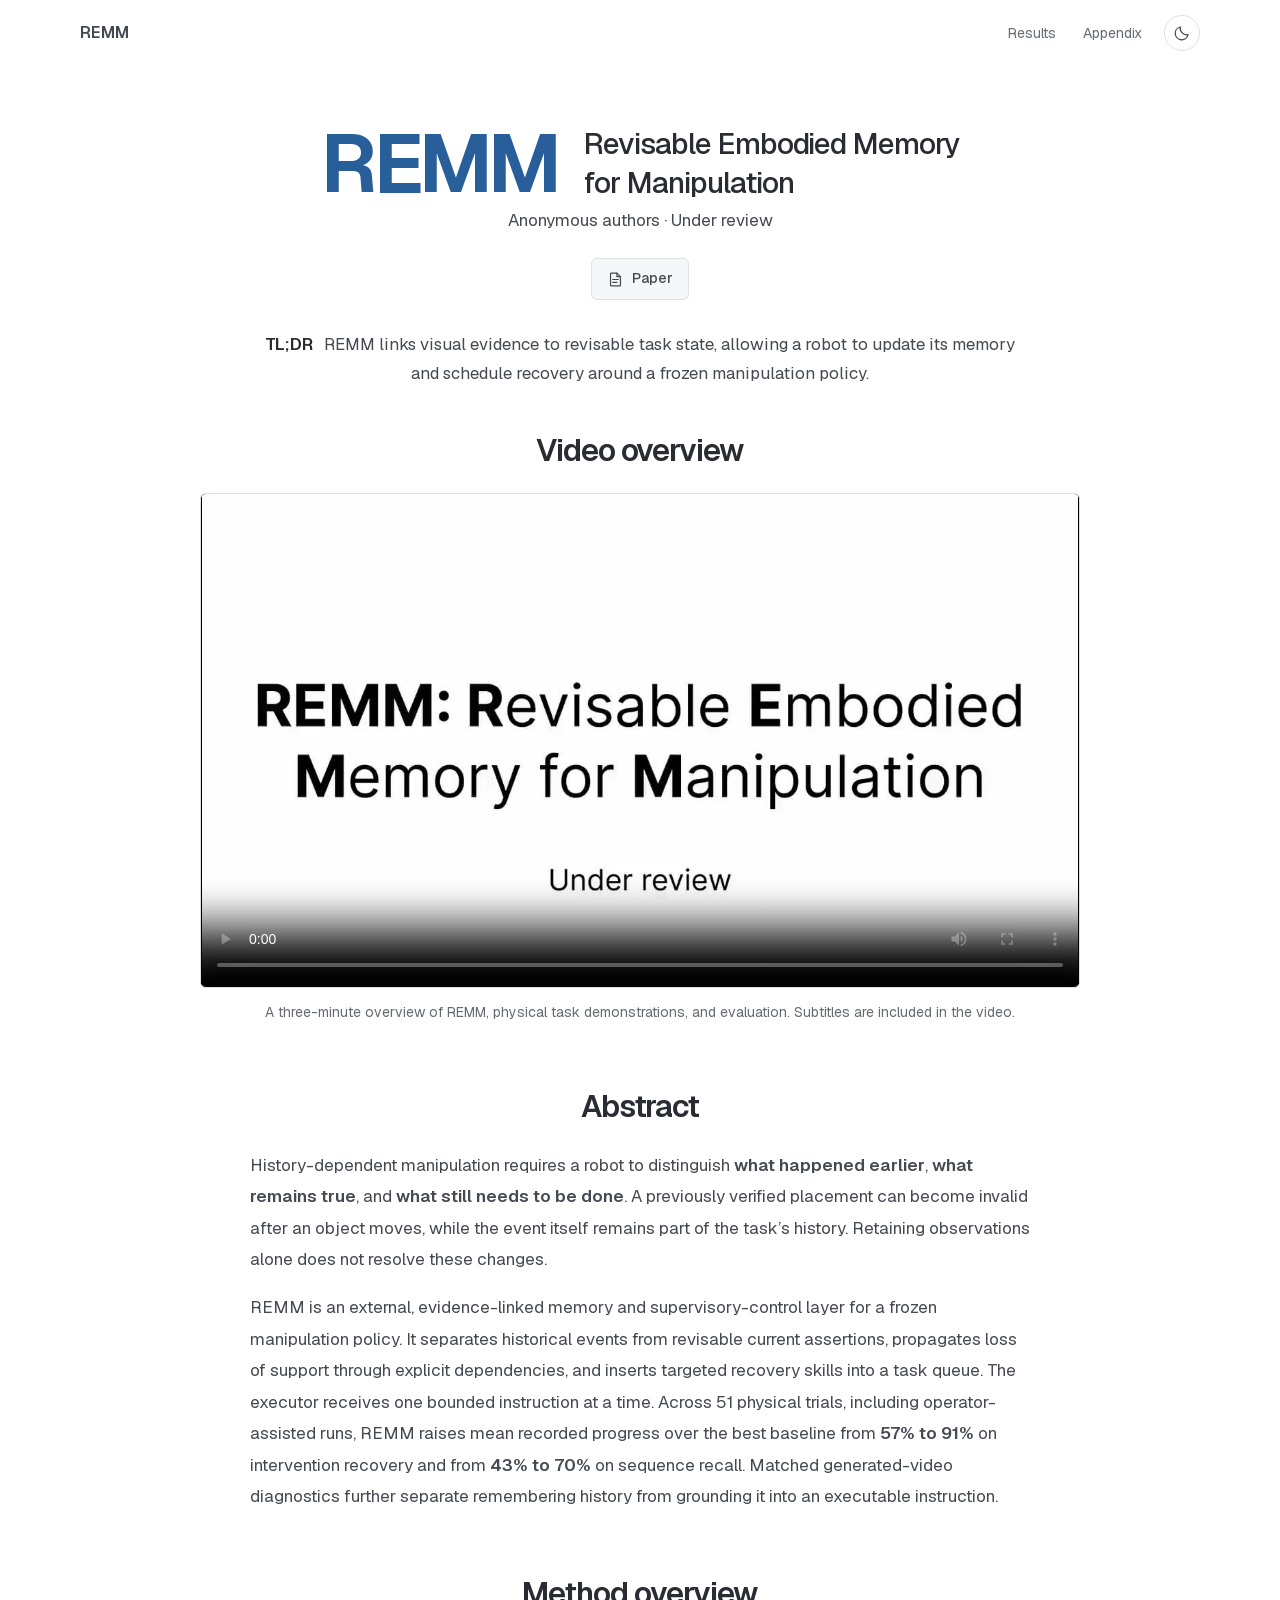
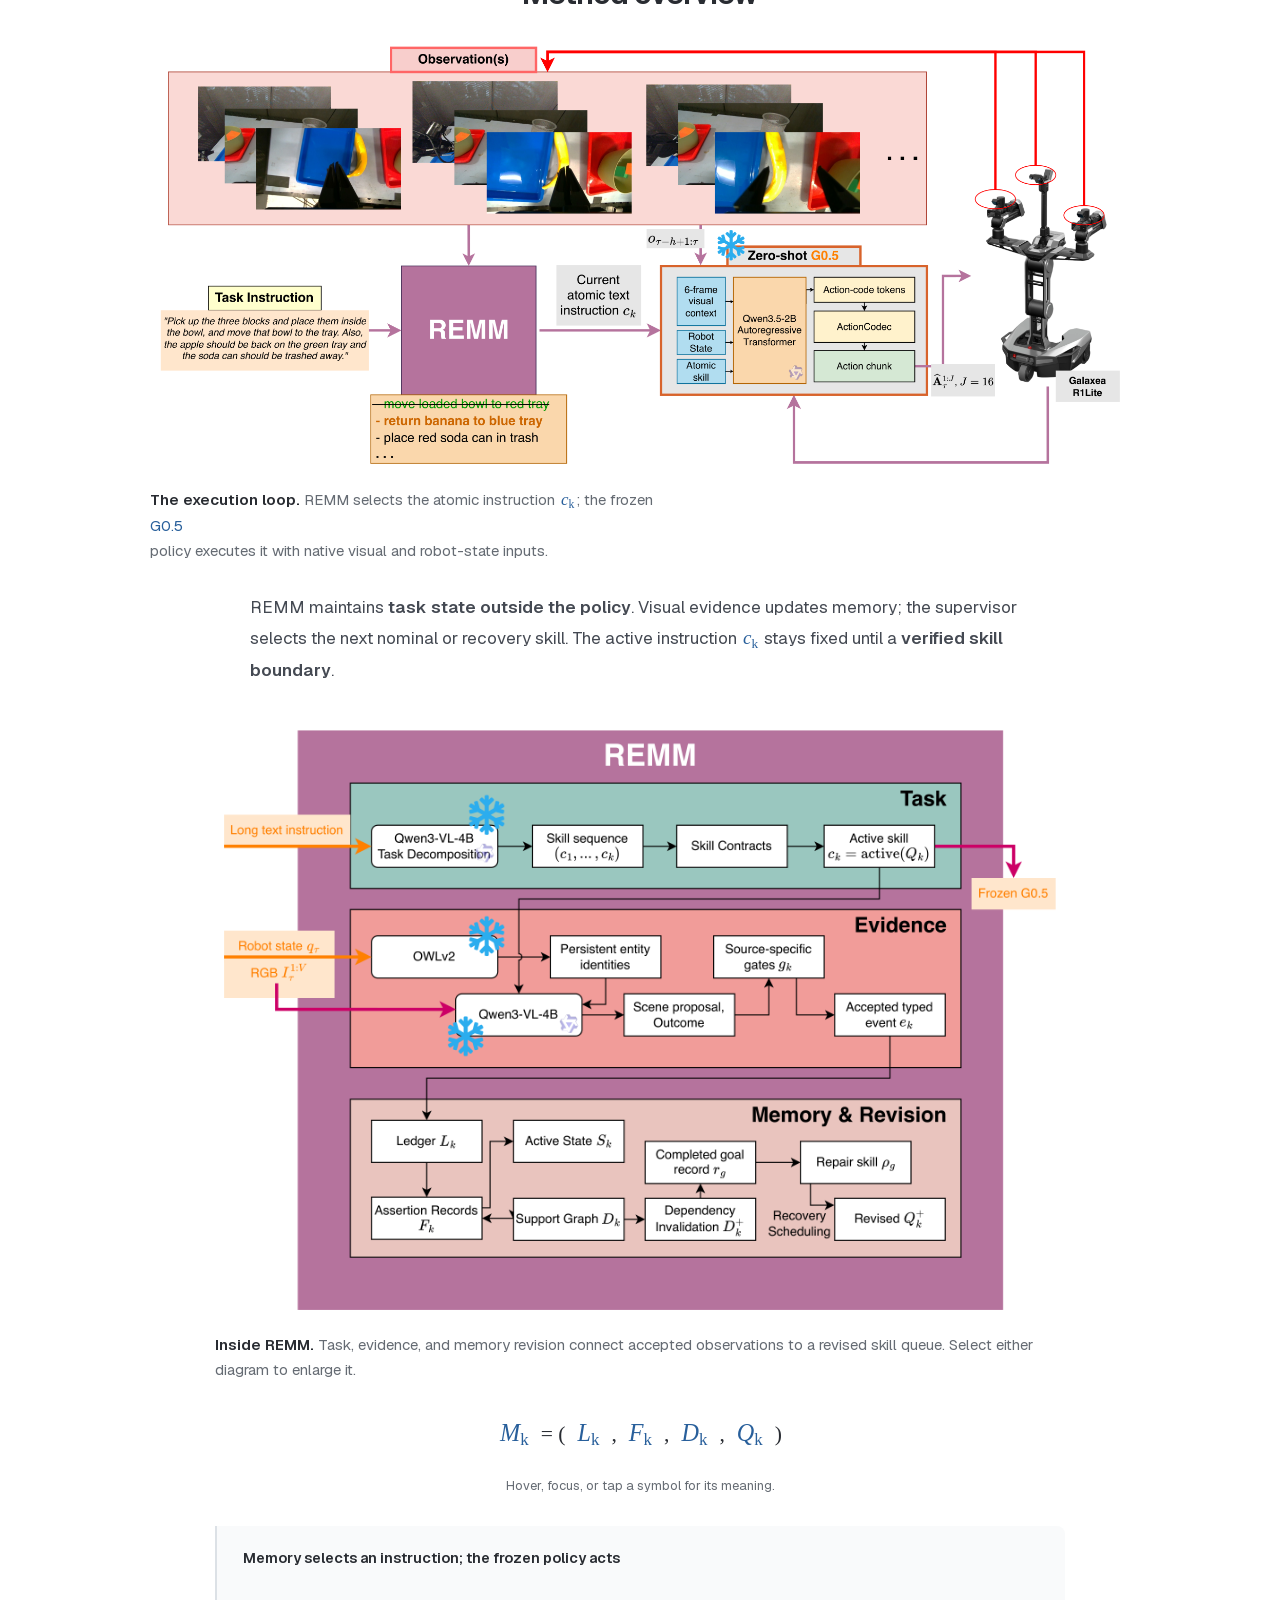
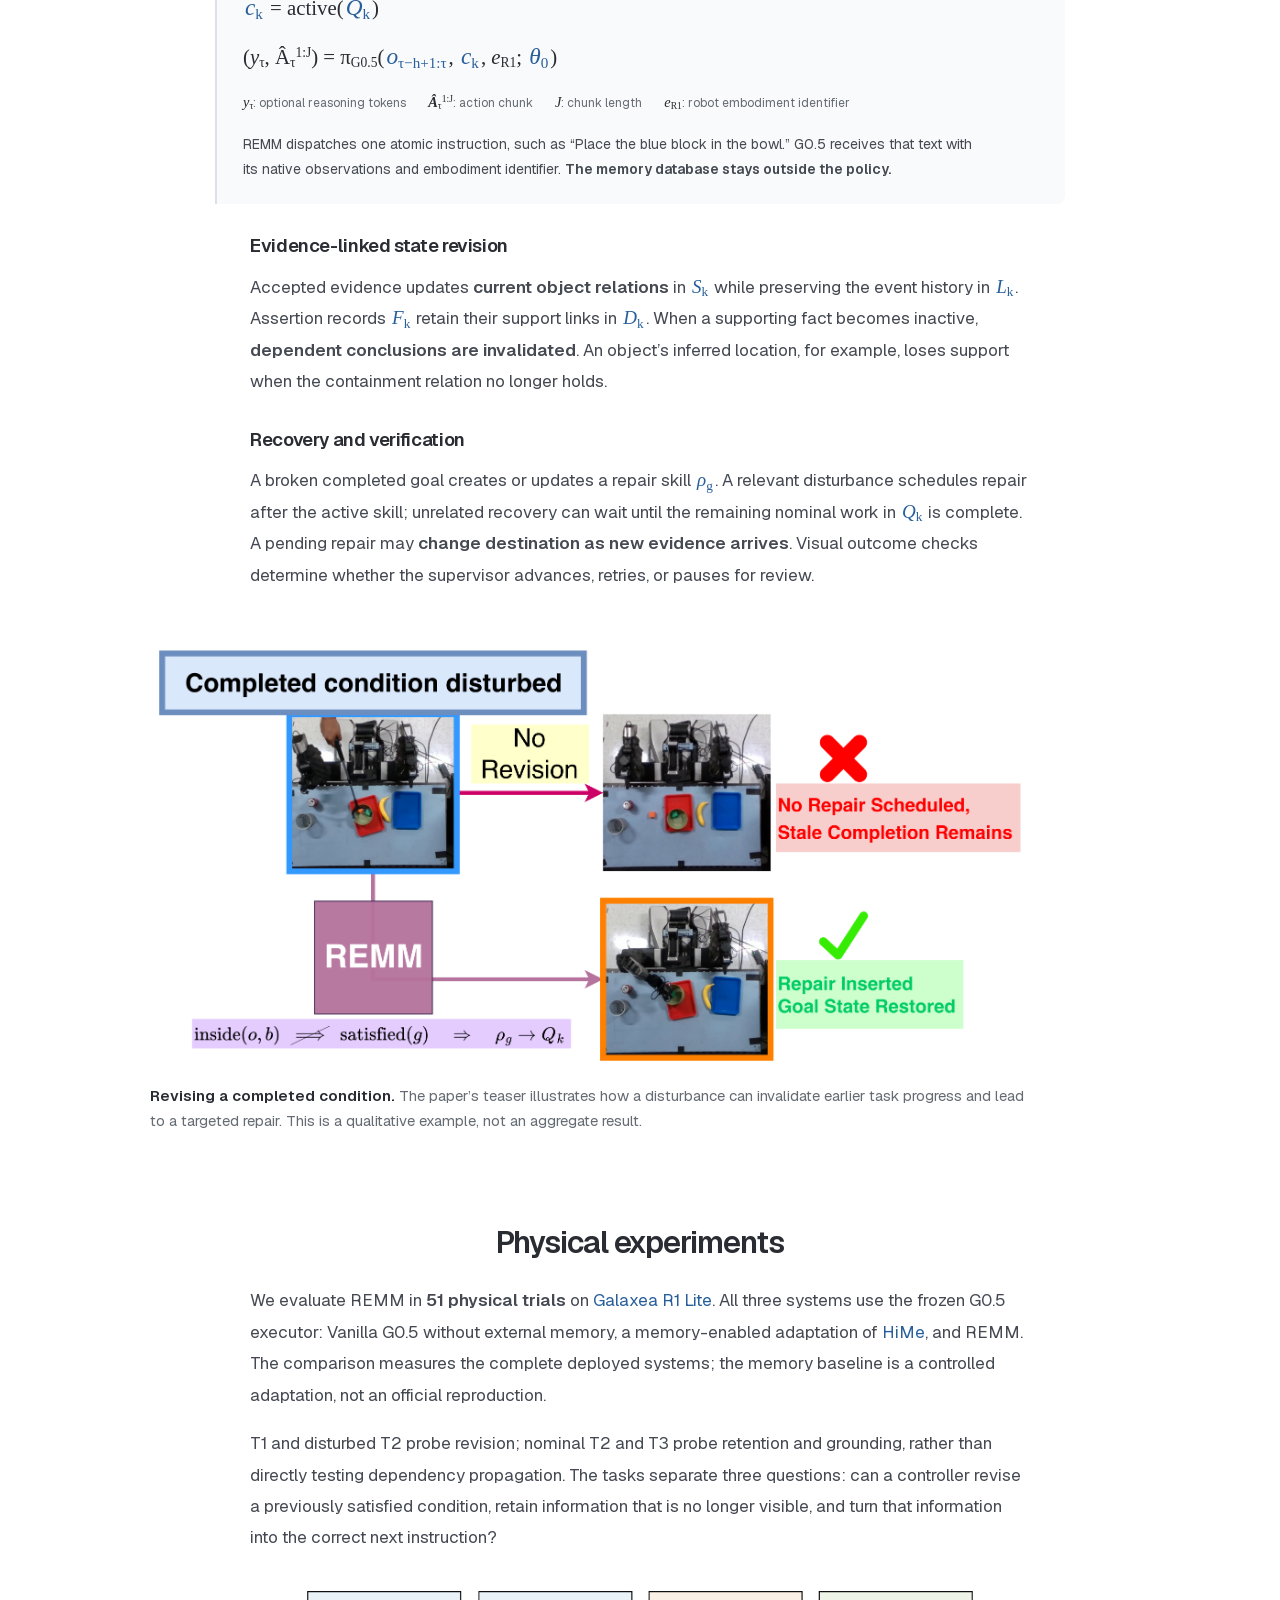
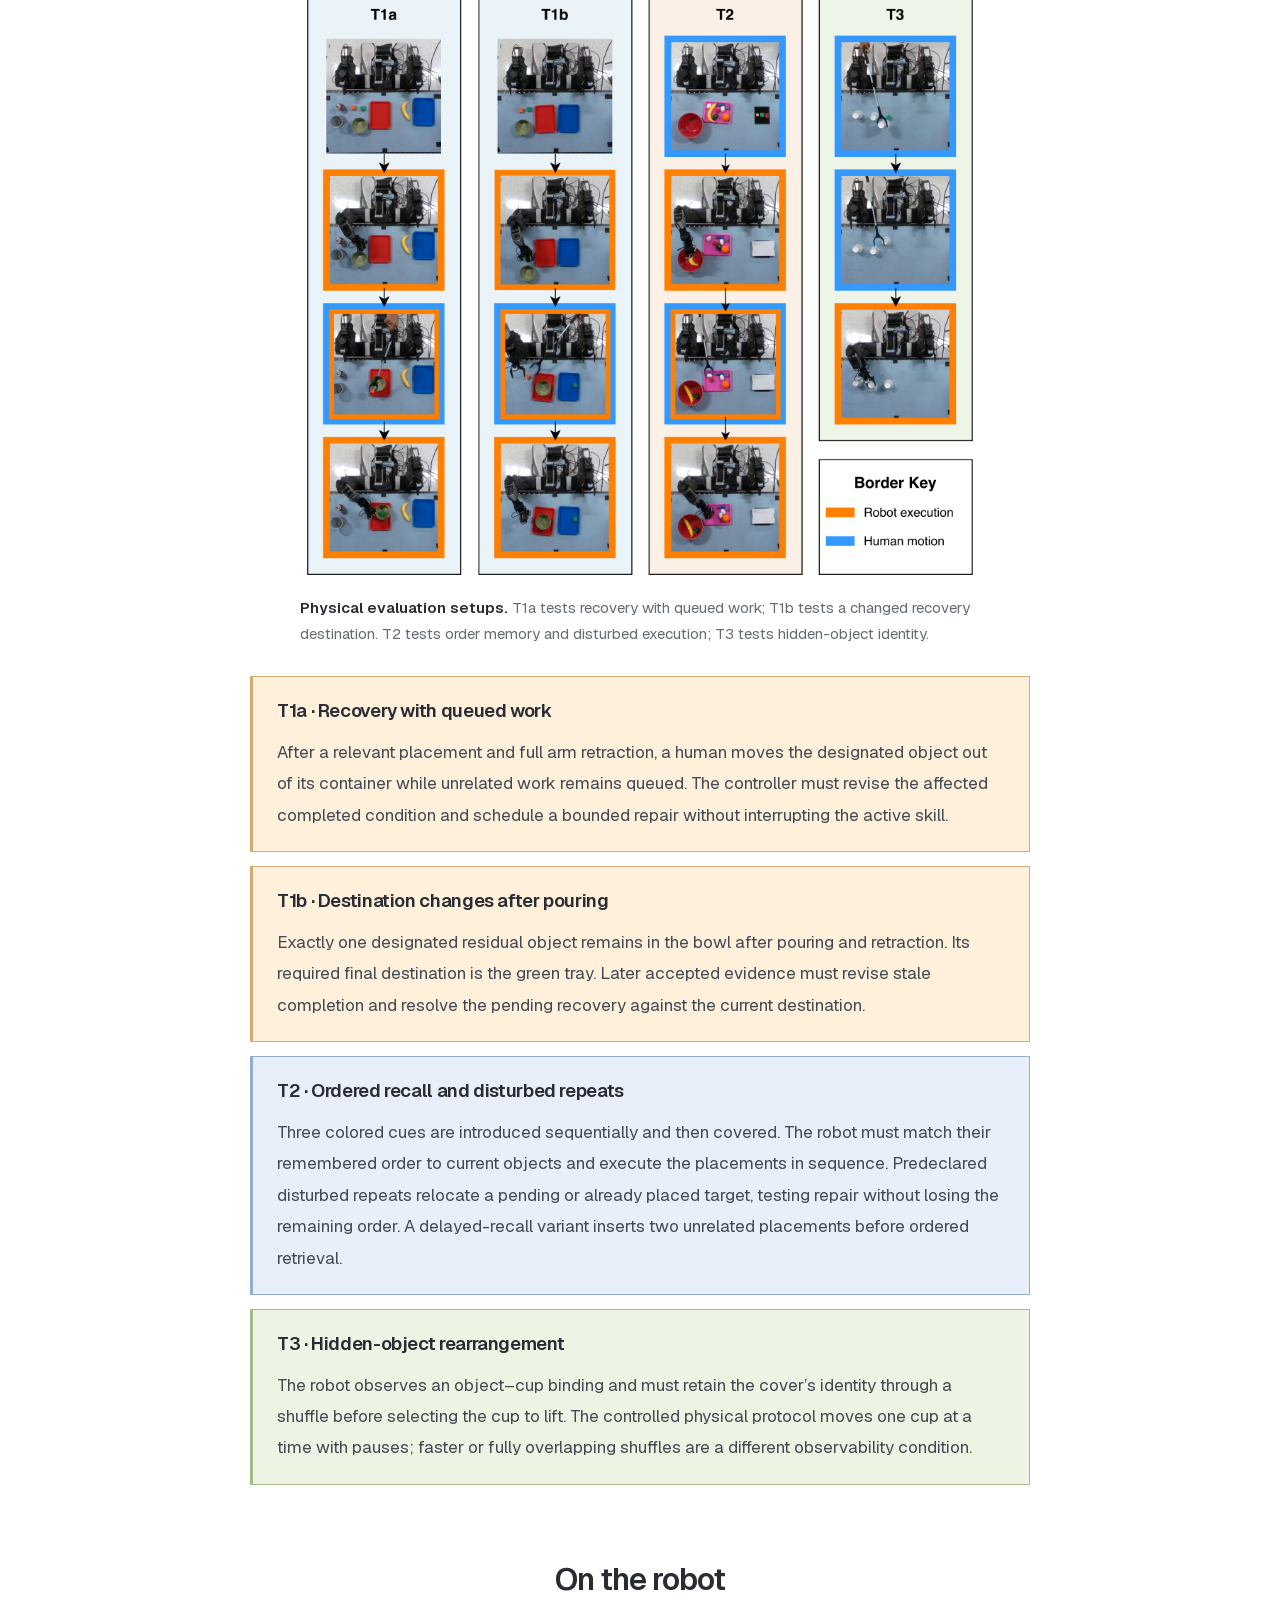
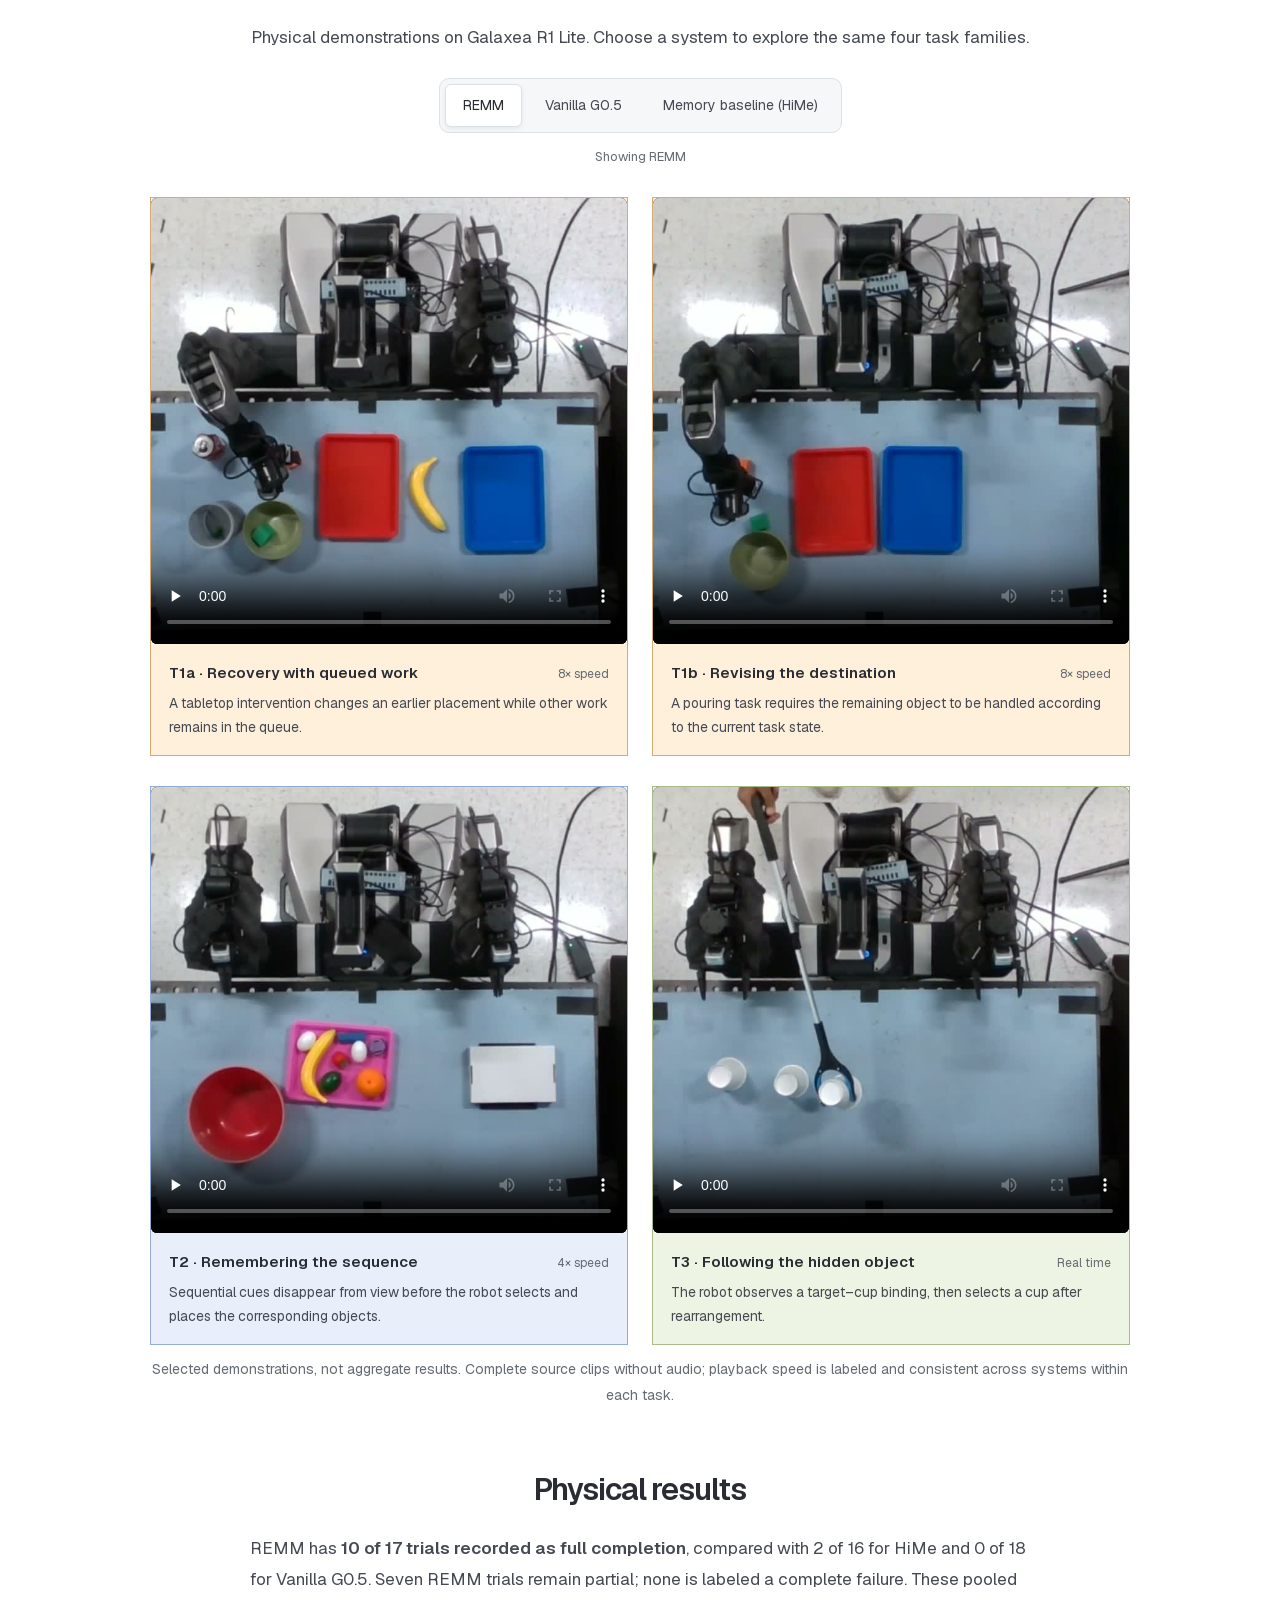
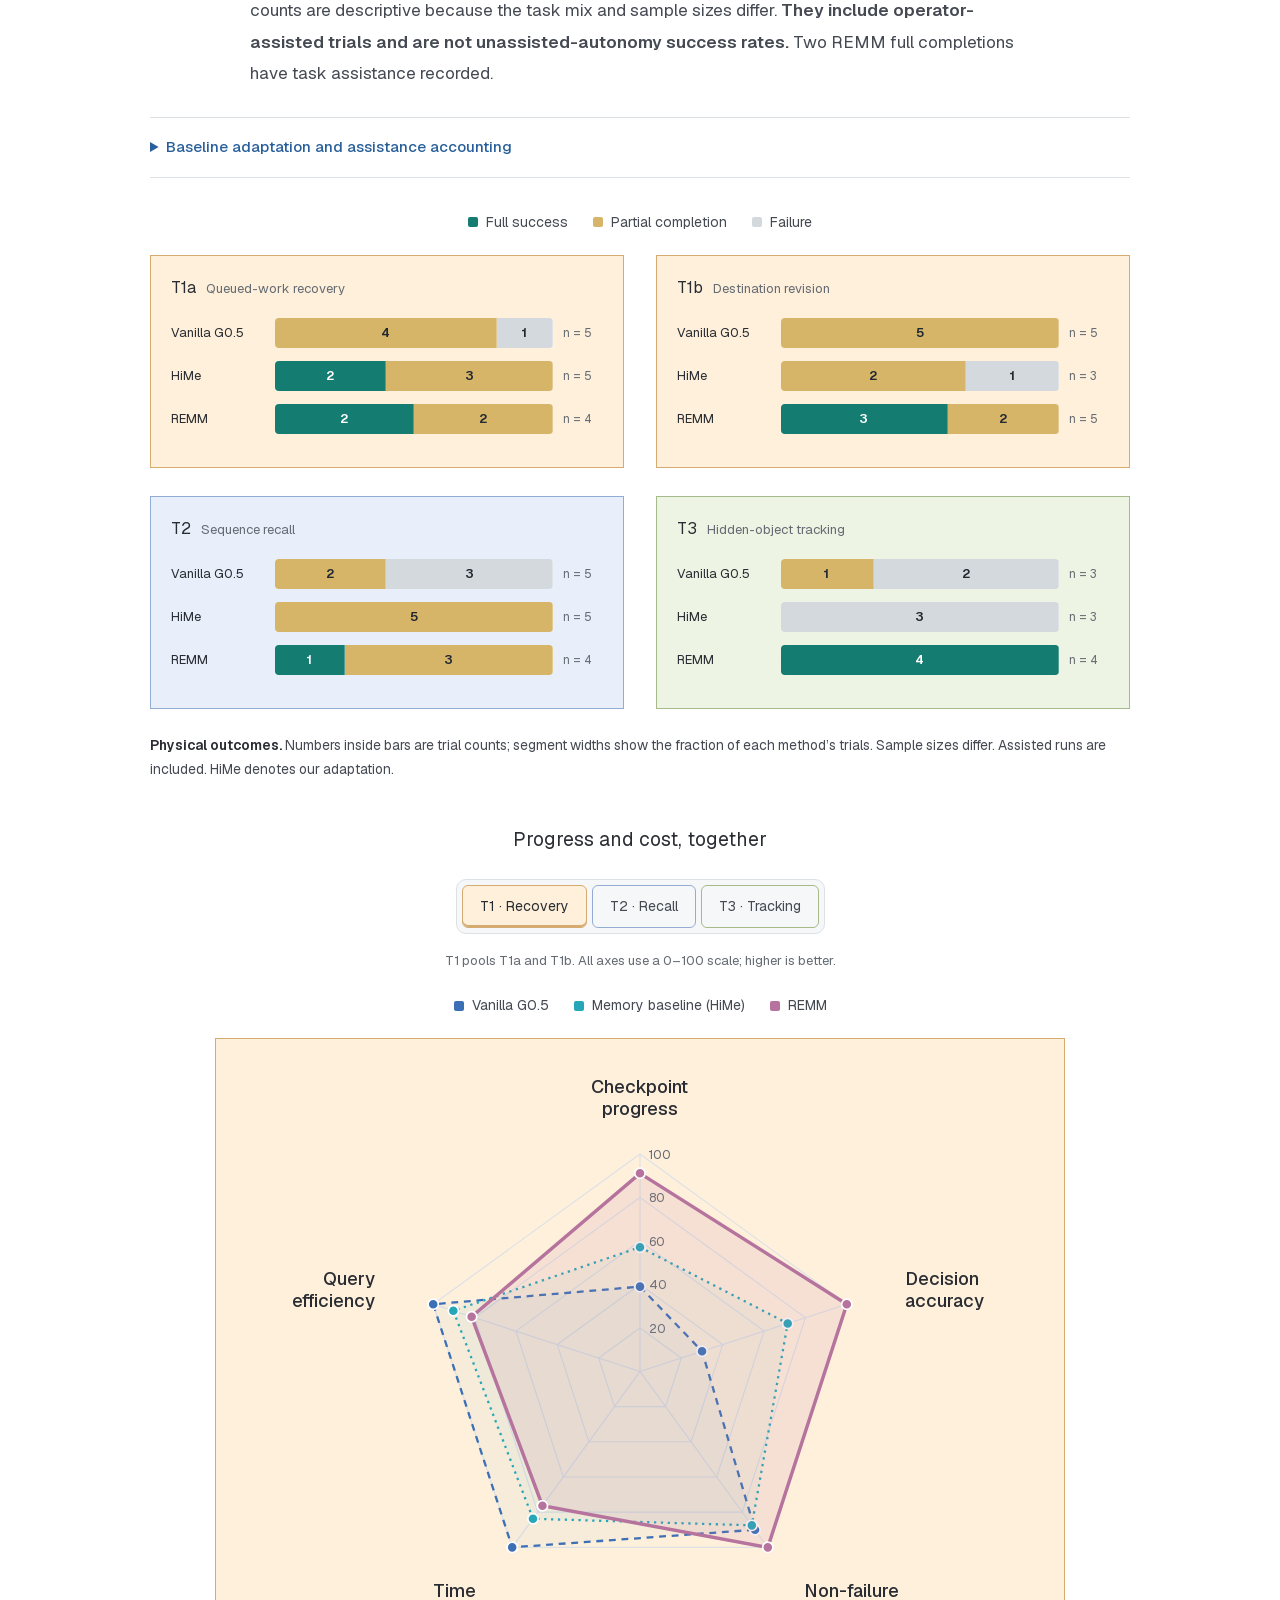
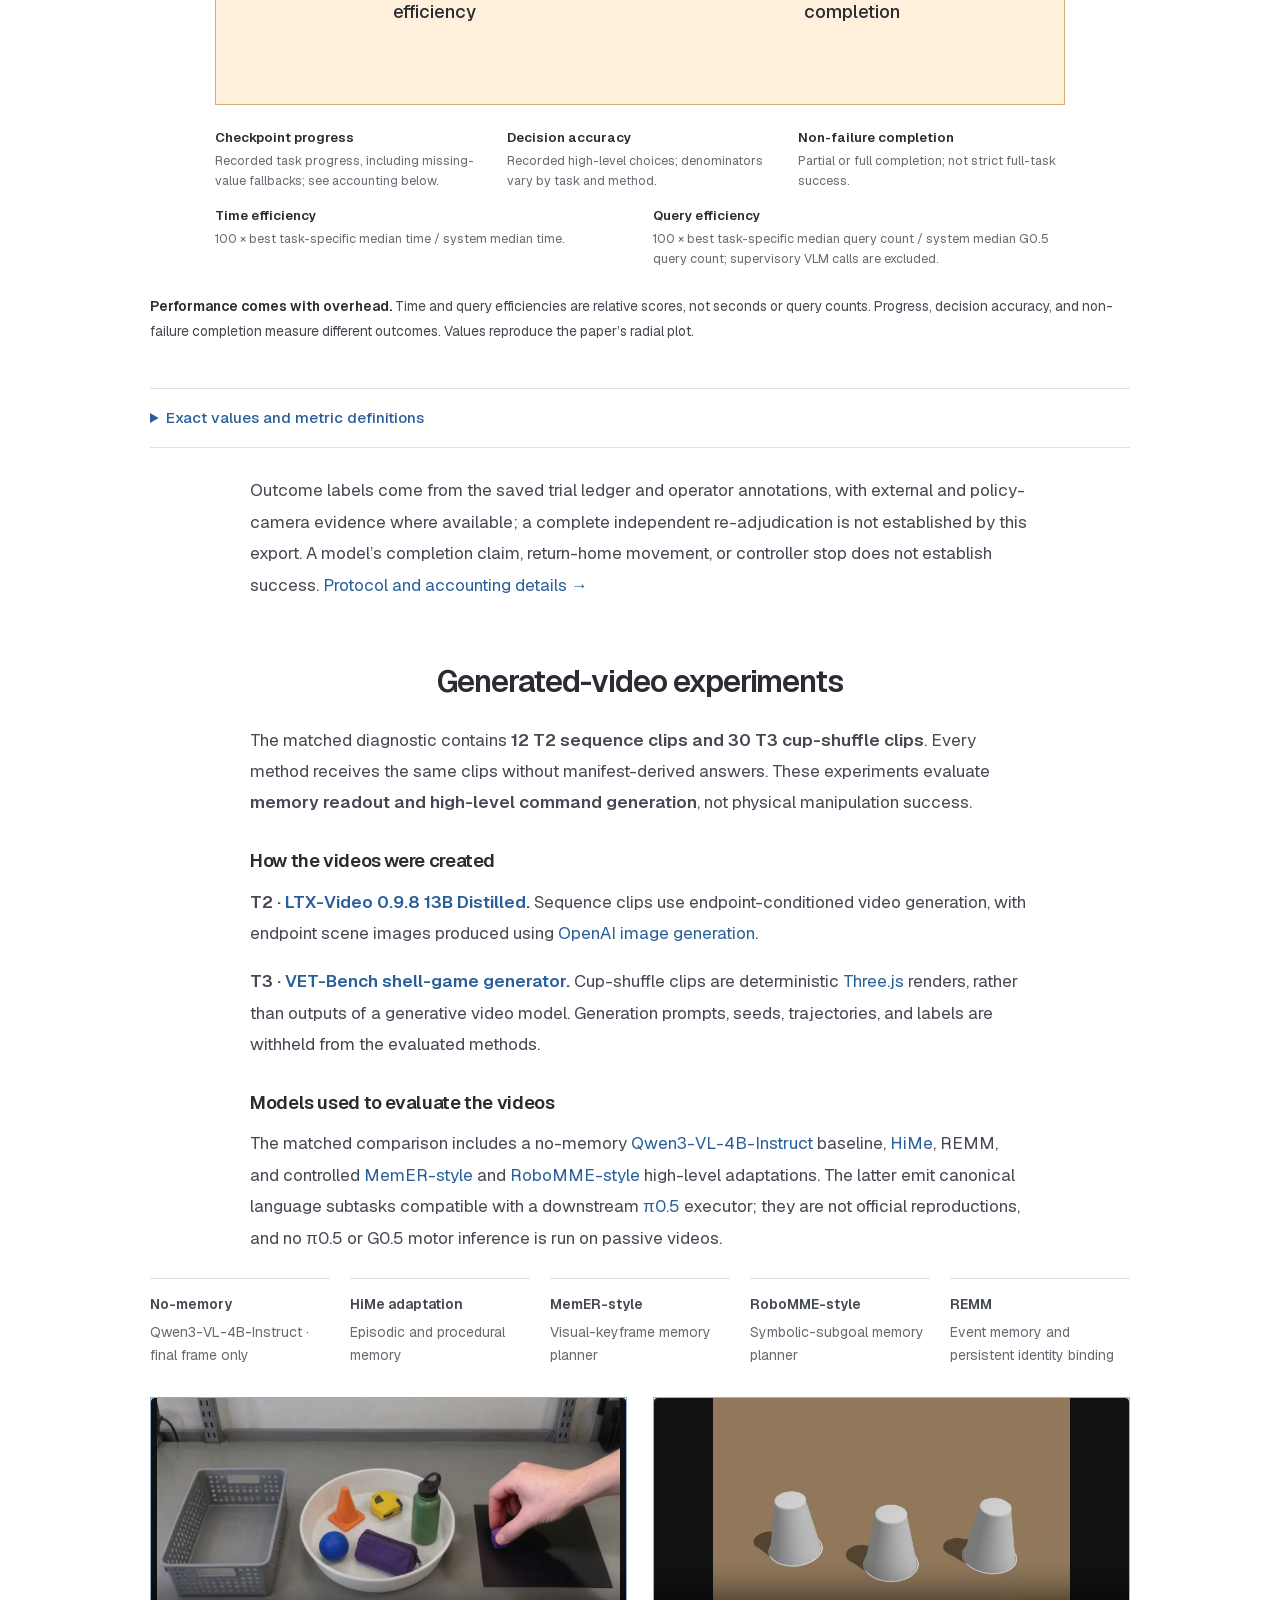
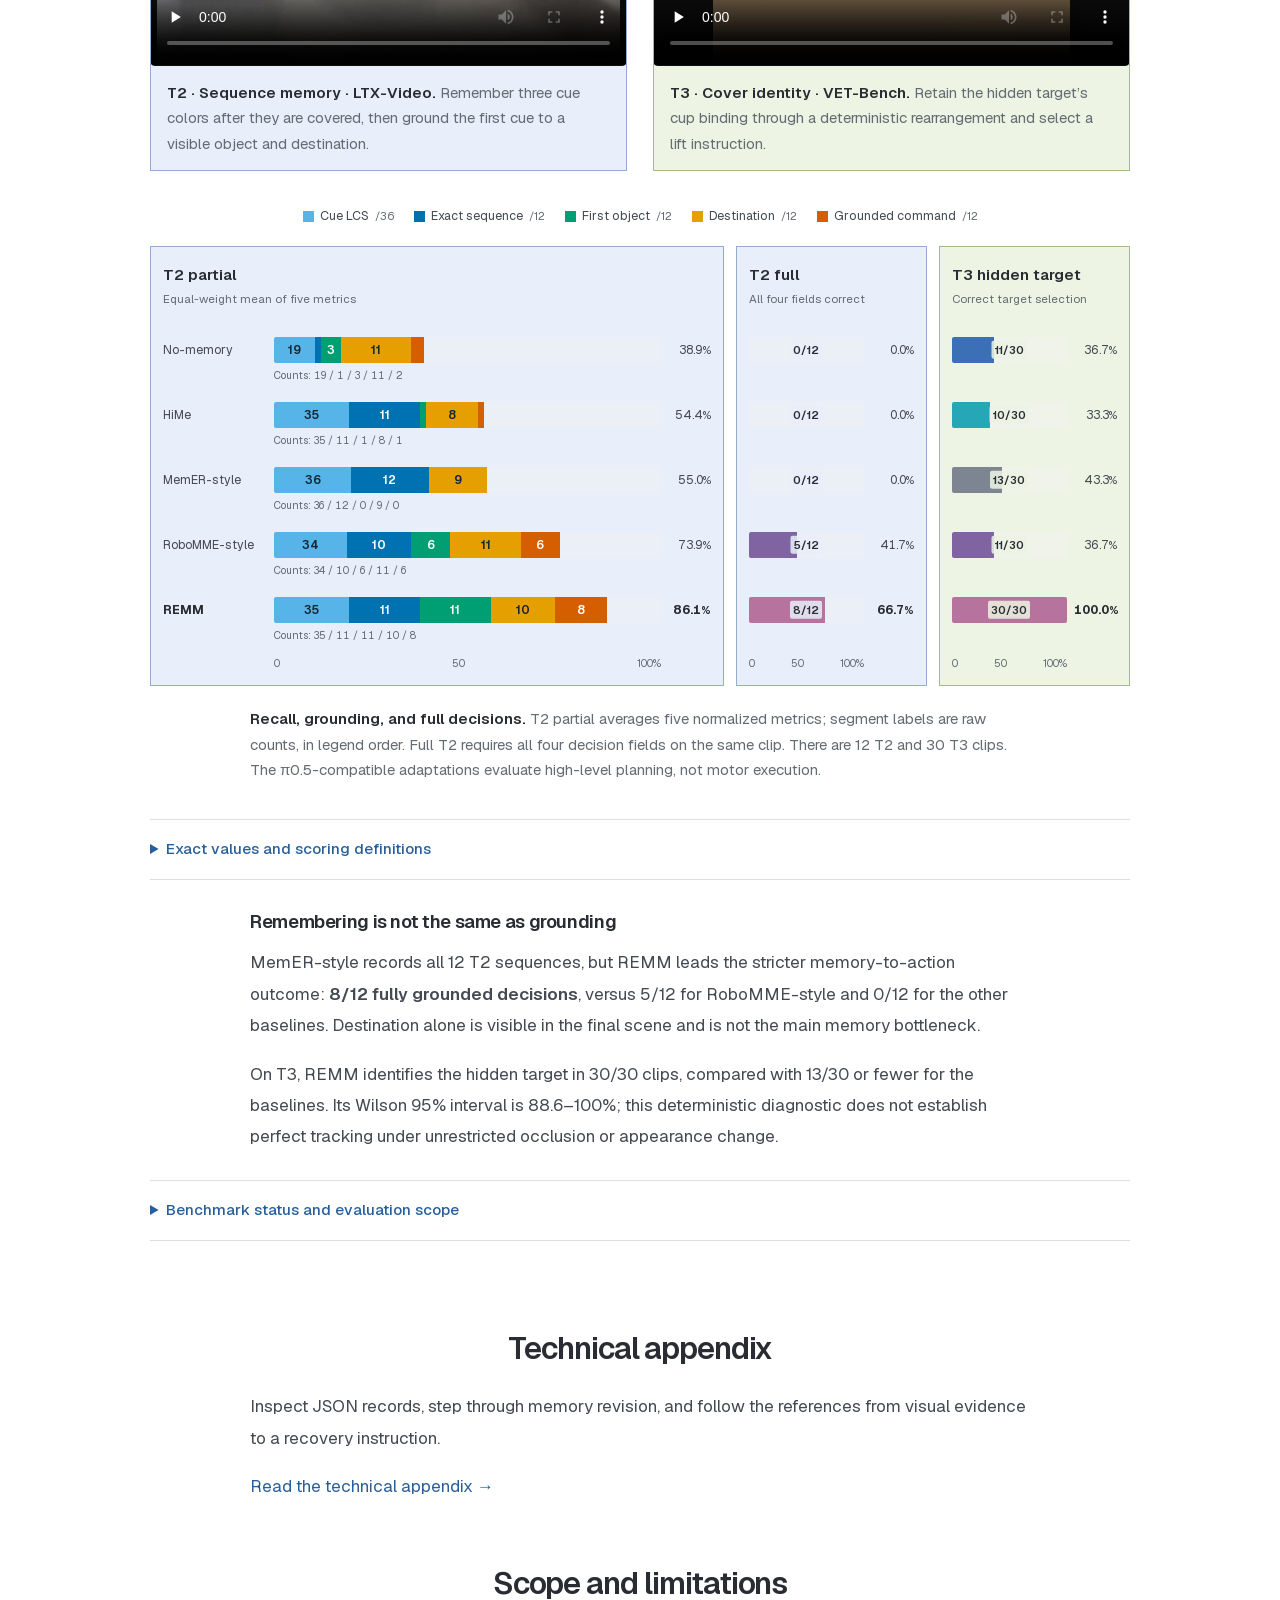
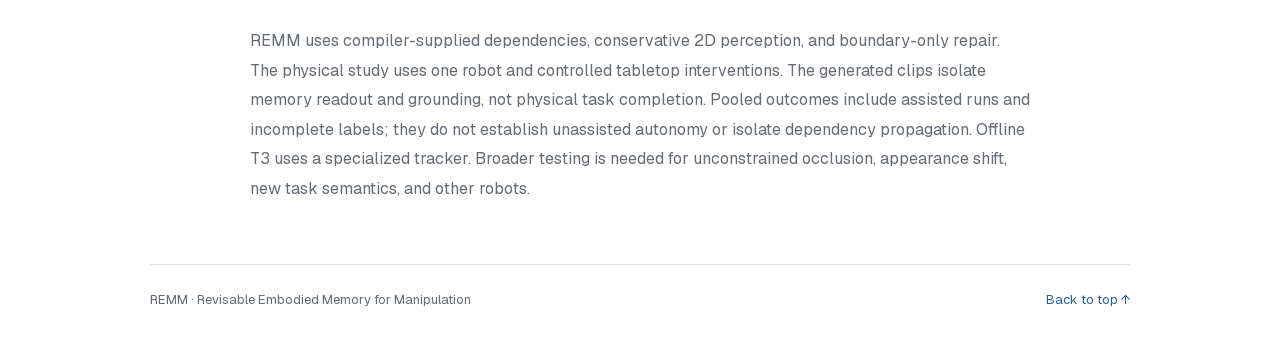
==== commit 4428b779: "Update video baseline results and full release paper" ====
--- a/index.html
+++ b/index.html
@@ -1,4 +1,4 @@
-<!DOCTYPE html><html lang="en"><head><meta charSet="utf-8"/><meta name="viewport" content="width=device-width, initial-scale=1"/><link rel="preload" href="/figures/architecture-full-transparent.png" as="image"/><link rel="preload" href="/figures/teaser-transparent-e59fe15d.png" as="image"/><link rel="stylesheet" href="/_next/static/css/index.DywNQ3h4.css" data-rsc-css-href="/_next/static/css/index.DywNQ3h4.css" data-precedence="vite-rsc/importer-resources"/><link rel="modulepreload" fetchPriority="low" href="/_next/static/chunks/index-BGoyDJgA.js"/><script src="/_next/static/chunks/rolldown-runtime-C60lm6uB.js" type="module" async=""></script><script src="/_next/static/chunks/framework-D_rUT4EX.js" type="module" async=""></script><link rel="modulepreload" href="/_next/static/chunks/layout-segment-context-jNF0S6bO.js" crossorigin=""/><link rel="modulepreload" href="/_next/static/chunks/theme-toggle-ysM-AX2p.js" crossorigin=""/><link rel="modulepreload" href="/_next/static/chunks/notation-lzyPbaOK.js" crossorigin=""/><link rel="modulepreload" href="/_next/static/chunks/robot-demos-CwSKieNZ.js" crossorigin=""/><link rel="modulepreload" href="/_next/static/chunks/physical-charts-CnIMrNaA.js" crossorigin=""/><link rel="modulepreload" href="/_next/static/chunks/table-h2AbKJFD.js" crossorigin=""/><title>REMM — Revisable Embodied Memory for Manipulation</title><meta name="description" content="Evidence-linked memory and supervisory control for history-dependent robot manipulation."/><meta property="og:title" content="REMM: Revisable Embodied Memory for Manipulation"/><meta property="og:description" content="Robots that revise memory when the world changes."/><meta property="og:url" content="https://remm-robot.github.io"/><meta property="og:site_name" content="REMM"/><meta property="og:type" content="website"/><meta property="og:image" content="https://remm-robot.github.io/figures/teaser.png"/><meta property="og:image:width" content="1190"/><meta property="og:image:height" content="600"/><meta property="og:image:alt" content="REMM revises a disturbed task condition and schedules recovery."/><meta name="twitter:card" content="summary_large_image"/><meta name="twitter:title" content="REMM: Revisable Embodied Memory for Manipulation"/><meta name="twitter:description" content="Robots that revise memory when the world changes."/><meta name="twitter:image" content="https://remm-robot.github.io/figures/teaser.png"/><script>(function(){var t;try{t=localStorage.getItem('remm-theme')}catch(e){}document.documentElement.dataset.theme=t==='dark'||t==='light'?t:matchMedia('(prefers-color-scheme: dark)').matches?'dark':'light'})()</script><script>Object.assign(((self[Symbol.for("vinext.navigationRuntime")]??={bootstrap:{routeManifest:null},functions:{}}).bootstrap.rsc??={rsc:[]}),{params:{},nav:{"pathname":"/","searchParams":[]}})</script><link rel="modulepreload" href="/_next/static/chunks/index-BGoyDJgA.js" />
+<!DOCTYPE html><html lang="en"><head><meta charSet="utf-8"/><meta name="viewport" content="width=device-width, initial-scale=1"/><link rel="preload" href="/figures/architecture-full-transparent.png" as="image"/><link rel="preload" href="/figures/teaser-transparent-e59fe15d.png" as="image"/><link rel="stylesheet" href="/_next/static/css/index.DD5npfx0.css" data-rsc-css-href="/_next/static/css/index.DD5npfx0.css" data-precedence="vite-rsc/importer-resources"/><link rel="modulepreload" fetchPriority="low" href="/_next/static/chunks/index-XwY36wJT.js"/><script src="/_next/static/chunks/rolldown-runtime-C60lm6uB.js" type="module" async=""></script><script src="/_next/static/chunks/framework-D_rUT4EX.js" type="module" async=""></script><link rel="modulepreload" href="/_next/static/chunks/layout-segment-context-CZKmwat9.js" crossorigin=""/><link rel="modulepreload" href="/_next/static/chunks/theme-toggle-ysM-AX2p.js" crossorigin=""/><link rel="modulepreload" href="/_next/static/chunks/notation-lzyPbaOK.js" crossorigin=""/><link rel="modulepreload" href="/_next/static/chunks/robot-demos-Dl0ZbzCp.js" crossorigin=""/><link rel="modulepreload" href="/_next/static/chunks/table-h2AbKJFD.js" crossorigin=""/><link rel="modulepreload" href="/_next/static/chunks/physical-charts-DEVLcy32.js" crossorigin=""/><title>REMM — Revisable Embodied Memory for Manipulation</title><meta name="description" content="Evidence-linked memory and supervisory control for history-dependent robot manipulation."/><meta property="og:title" content="REMM: Revisable Embodied Memory for Manipulation"/><meta property="og:description" content="Robots that revise memory when the world changes."/><meta property="og:url" content="https://remm-robot.github.io"/><meta property="og:site_name" content="REMM"/><meta property="og:type" content="website"/><meta property="og:image" content="https://remm-robot.github.io/figures/teaser.png"/><meta property="og:image:width" content="1190"/><meta property="og:image:height" content="600"/><meta property="og:image:alt" content="REMM revises a disturbed task condition and schedules recovery."/><meta name="twitter:card" content="summary_large_image"/><meta name="twitter:title" content="REMM: Revisable Embodied Memory for Manipulation"/><meta name="twitter:description" content="Robots that revise memory when the world changes."/><meta name="twitter:image" content="https://remm-robot.github.io/figures/teaser.png"/><script>(function(){var t;try{t=localStorage.getItem('remm-theme')}catch(e){}document.documentElement.dataset.theme=t==='dark'||t==='light'?t:matchMedia('(prefers-color-scheme: dark)').matches?'dark':'light'})()</script><script>Object.assign(((self[Symbol.for("vinext.navigationRuntime")]??={bootstrap:{routeManifest:null},functions:{}}).bootstrap.rsc??={rsc:[]}),{params:{},nav:{"pathname":"/","searchParams":[]}})</script><link rel="modulepreload" href="/_next/static/chunks/index-XwY36wJT.js" />
 <link rel="preload" href="/_next/static/_vinext_fonts/geist-8ac0455e797f/geist-98bbbccb.woff2" as="font" type="font/woff2" crossorigin />
 <link rel="preload" href="/_next/static/_vinext_fonts/geist-mono-00e989178794/geist-mono-013b2f2f.woff2" as="font" type="font/woff2" crossorigin />
 <style data-vinext-fonts>/* cyrillic-ext */
@@ -128,4 +128,4 @@
 
 .__variable_geist_mono_1001rt9 { --font-geist-mono: 'Geist Mono', 'Geist Mono Fallback'; }
 </style>
-</head><body class="__variable_geist_19ysh9d __variable_geist_mono_1001rt9 antialiased"><a class="skip" href="#video">Skip to content</a><header class="site-header"><a href="#overview" class="site-name">REMM</a><nav aria-label="Page sections"><a href="#results">Results</a><a href="/appendix/">Appendix</a></nav><button type="button" class="theme-toggle" aria-label="Switch to dark mode" title="Switch to dark mode"><svg class="theme-moon" viewBox="0 0 24 24" aria-hidden="true"><path d="M20 14.2A8.6 8.6 0 0 1 9.8 4a8.6 8.6 0 1 0 10.2 10.2Z"></path></svg><svg class="theme-sun" viewBox="0 0 24 24" aria-hidden="true"><circle cx="12" cy="12" r="4"></circle><path d="M12 2v2m0 16v2M2 12h2m16 0h2M5 5l1.5 1.5m11 11L19 19M5 19l1.5-1.5m11-11L19 5"></path></svg></button></header><main><section class="paper-header" id="overview"><h1 class="project-title"><span class="project-wordmark">REMM</span><span class="project-expansion">Revisable Embodied Memory<br/>for Manipulation</span></h1><p class="authors">Anonymous authors · Under review</p><div class="resource-links" aria-label="Project resources"><a href="/remm-paper.pdf"><svg viewBox="0 0 24 24" fill="none" aria-hidden="true"><path d="M14 3H6a1 1 0 0 0-1 1v16a1 1 0 0 0 1 1h12a1 1 0 0 0 1-1V8l-5-5Z" stroke="currentColor" stroke-width="1.7" stroke-linejoin="round"></path><path d="M14 3v5h5M8 12h8M8 16h6" stroke="currentColor" stroke-width="1.7" stroke-linecap="round"></path></svg><span>Paper</span></a></div><p class="tldr"><strong>TL;DR</strong> REMM links visual evidence to revisable task state, allowing a robot to update its memory and schedule recovery around a frozen manipulation policy.</p></section><section class="paper-section prose" id="video"><h2>Video overview</h2><video class="overview-video" controls="" playsInline="" preload="metadata" poster="/videos/remm-overview-poster.jpg" aria-label="REMM project overview and experiments"><source src="/videos/remm-overview.mp4" type="video/mp4"/>Your browser does not support embedded video.</video><p class="section-caption">A three-minute overview of REMM, physical task demonstrations, and evaluation. Subtitles are included in the video.</p></section><section class="paper-section prose" id="abstract"><h2>Abstract</h2><p>History-dependent manipulation requires a robot to distinguish <strong>what happened earlier</strong>, <strong>what remains true</strong>, and <strong>what still needs to be done</strong>. A previously verified placement can become invalid after an object moves, while the event itself remains part of the task’s history. Retaining observations alone does not resolve these changes.</p><p>REMM is an external, evidence-linked memory and supervisory-control layer for a frozen manipulation policy. It separates historical events from revisable current assertions, propagates loss of support through explicit dependencies, and inserts targeted recovery skills into a task queue. The executor receives one bounded instruction at a time. Across 51 physical trials, REMM improves mean checkpoint progress over the strongest baseline from <strong>57% to 91%</strong> on intervention recovery and from <strong>43% to 70%</strong> on sequence recall. Matched generated-video diagnostics further separate remembering history from grounding it into an executable instruction.</p></section><section class="paper-section" id="method"><h2>Method overview</h2><figure class="paper-figure architecture-figure"><a href="/figures/architecture-full-transparent.png" target="_blank" rel="noopener noreferrer" aria-label="Enlarge the robot execution architecture"><img src="/figures/architecture-full-transparent.png" width="1909" height="854" alt="Observations and task instructions enter REMM, which sends an atomic instruction to the frozen G0.5 executor and Galaxea R1 Lite robot."/></a><figcaption><strong>The execution loop.</strong> REMM selects the atomic instruction <span class="notation"><button type="button" class="notation-symbol" aria-label="Active instruction, c subscript k" aria-expanded="false"><i>c</i><sub>k</sub></button></span>; the frozen <a class="reference-link" href="https://opengalaxea.github.io/G05/" target="_blank" rel="noopener noreferrer">G0.5</a> policy executes it with native visual and robot-state inputs.</figcaption></figure><p class="prose intro">REMM maintains <strong>task state outside the policy</strong>. Visual evidence updates memory; the supervisor selects the next nominal or recovery skill. The active instruction <span class="notation"><button type="button" class="notation-symbol" aria-label="Active instruction, c subscript k" aria-expanded="false"><i>c</i><sub>k</sub></button></span> stays fixed until a <strong>verified skill boundary</strong>.</p><figure class="paper-figure architecture-detail"><a href="/figures/architecture-memory-transparent-v3.png" target="_blank" rel="noopener noreferrer" aria-label="Enlarge REMM internal architecture"><img src="/figures/architecture-memory-transparent-v3.png" width="1898" height="1334" loading="lazy" alt="REMM internals: task decomposition and skill contracts, source-specific evidence gates, event ledger, assertion records, support graph, dependency invalidation, and recovery scheduling."/></a><figcaption><strong>Inside REMM.</strong> Task, evidence, and memory revision connect accepted observations to a revised skill queue. Select either diagram to enlarge it.</figcaption></figure><div class="notation-equation" aria-label="Memory consists of ledger, assertion records, support graph, and skill queue"><span class="notation"><button type="button" class="notation-symbol" aria-label="Memory state, M subscript k" aria-expanded="false"><i>M</i><sub>k</sub></button></span><span>= (</span><span class="notation"><button type="button" class="notation-symbol" aria-label="Event ledger, L subscript k" aria-expanded="false"><i>L</i><sub>k</sub></button></span><span>,</span><span class="notation"><button type="button" class="notation-symbol" aria-label="Assertion records, F subscript k" aria-expanded="false"><i>F</i><sub>k</sub></button></span><span>,</span><span class="notation"><button type="button" class="notation-symbol" aria-label="Support graph, D subscript k" aria-expanded="false"><i>D</i><sub>k</sub></button></span><span>,</span><span class="notation"><button type="button" class="notation-symbol" aria-label="Skill queue, Q subscript k" aria-expanded="false"><i>Q</i><sub>k</sub></button></span><span>)</span></div><p class="notation-hint">Hover, focus, or tap a symbol for its meaning.</p><aside class="method-equation"><h3>Memory selects an instruction; the frozen policy acts</h3><div class="equation-lines"><div><span class="notation"><button type="button" class="notation-symbol" aria-label="Active instruction, c subscript k" aria-expanded="false"><i>c</i><sub>k</sub></button></span> = <span class="math-word">active</span>(<span class="notation"><button type="button" class="notation-symbol" aria-label="Skill queue, Q subscript k" aria-expanded="false"><i>Q</i><sub>k</sub></button></span>)</div><div>(<i>y</i><sub>τ</sub>, Â<sub>τ</sub><sup>1:J</sup>) = π<sub>G0.5</sub>(<span class="notation"><button type="button" class="notation-symbol" aria-label="Recent observations, o subscript τ−h+1:τ" aria-expanded="false"><i>o</i><sub>τ−h+1:τ</sub></button></span>, <span class="notation"><button type="button" class="notation-symbol" aria-label="Active instruction, c subscript k" aria-expanded="false"><i>c</i><sub>k</sub></button></span>, <i>e</i><sub>R1</sub>; <span class="notation"><button type="button" class="notation-symbol" aria-label="Frozen executor parameters, θ subscript 0" aria-expanded="false"><i>θ</i><sub>0</sub></button></span>)</div><small class="math-key"><span><i>y</i><sub>τ</sub>: optional reasoning tokens</span><span><span class="math-vector">Â</span><sub>τ</sub><sup>1:J</sup>: action chunk</span><span><i>J</i>: chunk length</span><span><i>e</i><sub>R1</sub>: robot embodiment identifier</span></small></div><p class="equation-example">REMM dispatches one atomic instruction, such as “Place the blue block in the bowl.” G0.5 receives that text with its native observations and embodiment identifier. <strong>The memory database stays outside the policy.</strong></p></aside><div class="prose method-text"><h3>Evidence-linked state revision</h3><p>Accepted evidence updates <strong>current object relations</strong> in <span class="notation"><button type="button" class="notation-symbol" aria-label="Supported current state, S subscript k" aria-expanded="false"><i>S</i><sub>k</sub></button></span> while preserving the event history in <span class="notation"><button type="button" class="notation-symbol" aria-label="Event ledger, L subscript k" aria-expanded="false"><i>L</i><sub>k</sub></button></span>. Assertion records <span class="notation"><button type="button" class="notation-symbol" aria-label="Assertion records, F subscript k" aria-expanded="false"><i>F</i><sub>k</sub></button></span> retain their support links in <span class="notation"><button type="button" class="notation-symbol" aria-label="Support graph, D subscript k" aria-expanded="false"><i>D</i><sub>k</sub></button></span>. When a supporting fact becomes inactive, <strong>dependent conclusions are invalidated</strong>. An object’s inferred location, for example, loses support when the containment relation no longer holds.</p><h3>Recovery and verification</h3><p>A broken completed goal creates or updates a repair skill <span class="notation"><button type="button" class="notation-symbol" aria-label="Repair skill, ρ subscript g" aria-expanded="false"><i>ρ</i><sub>g</sub></button></span>. A relevant disturbance schedules repair after the active skill; unrelated recovery can wait until the remaining nominal work in <span class="notation"><button type="button" class="notation-symbol" aria-label="Skill queue, Q subscript k" aria-expanded="false"><i>Q</i><sub>k</sub></button></span> is complete. A pending repair may <strong>change destination as new evidence arrives</strong>. Visual outcome checks determine whether the supervisor advances, retries, or pauses for review.</p></div></section><figure class="teaser paper-figure"><img src="/figures/teaser-transparent-e59fe15d.png" width="1919" height="935" alt="Illustrative comparison: a disturbed completed condition remains stale without revision, while REMM schedules a repair."/><figcaption><strong>Revising a completed condition.</strong> The paper’s teaser illustrates how a disturbance can invalidate earlier task progress and lead to a targeted repair. This is a qualitative example, not an aggregate result.</figcaption></figure><section class="paper-section" id="tasks"><h2>Physical experiments</h2><div class="prose"><p>We evaluate REMM in <strong>51 physical trials</strong> on <a class="reference-link" href="https://docs.galaxea-ai.com/Guide/R1Lite/R1Lite_Hardware_Introduction/" target="_blank" rel="noopener noreferrer">Galaxea R1 Lite</a>. All three systems use the frozen G0.5 executor: Vanilla G0.5 without external memory, a strong memory-enabled baseline (<a class="reference-link" href="https://happywaterxp.github.io/HiMe/" target="_blank" rel="noopener noreferrer">HiMe</a>), and REMM. The comparison measures the complete deployed systems; the memory baseline is a controlled adaptation, not an official reproduction.</p><p>The tasks separate three questions: can a controller revise a previously satisfied condition, retain information that is no longer visible, and turn that information into the correct next instruction?</p></div><figure class="paper-figure task-figure"><img src="/figures/setup-transparent.png" width="1918" height="1688" loading="lazy" alt="Physical task sequences for T1a, T1b, T2, and T3. Orange borders identify robot execution and blue borders identify human motion."/><figcaption><strong>Physical evaluation setups.</strong> T1a tests recovery with queued work; T1b tests a changed recovery destination. T2 tests order memory and disturbed execution; T3 tests hidden-object identity.</figcaption></figure><div class="prose task-list"><article><h3>T1a · Recovery with queued work</h3><p>After a relevant placement and full arm retraction, a human moves the designated object out of its container while unrelated work remains queued. The controller must revise the affected completed condition and schedule a bounded repair without interrupting the active skill.</p></article><article><h3>T1b · Destination changes after pouring</h3><p>Exactly one designated residual object remains in the bowl after pouring and retraction. Its required final destination is the green tray. Later accepted evidence must revise stale completion and resolve the pending recovery against the current destination.</p></article><article><h3>T2 · Ordered recall and disturbed repeats</h3><p>Three colored cues are introduced sequentially and then covered. The robot must match their remembered order to current objects and execute the placements in sequence. Predeclared disturbed repeats relocate a pending or already placed target, testing repair without losing the remaining order. A delayed-recall variant inserts two unrelated placements before ordered retrieval.</p></article><article><h3>T3 · Hidden-object rearrangement</h3><p>The robot observes an object–cup binding and must retain the cover’s identity through a shuffle before selecting the cup to lift. The controlled physical protocol moves one cup at a time with pauses; faster or fully overlapping shuffles are a different observability condition.</p></article></div></section><section class="paper-section" id="robot-demos"><h2>On the robot</h2><p class="prose demo-intro">Physical demonstrations on Galaxea R1 Lite. Choose a system to explore the same four task families.</p><div class="demo-selector" role="group" aria-label="Robot demonstration system"><button type="button" aria-pressed="true" aria-controls="robot-demo-gallery">REMM</button><button type="button" aria-pressed="false" aria-controls="robot-demo-gallery">Vanilla G0.5</button><button type="button" aria-pressed="false" aria-controls="robot-demo-gallery">Memory baseline (HiMe)</button></div><p class="demo-selection" aria-live="polite">Showing <!-- -->REMM</p><div class="robot-demo-grid" id="robot-demo-gallery"><figure><video controls="" playsInline="" preload="none" poster="/videos/robot-recovery.jpg" aria-label="REMM: T1a · Recovery with queued work, 8× speed"><source src="/videos/robot-recovery.mp4" type="video/mp4"/>Your browser does not support embedded video.</video><figcaption><div class="demo-title"><strong>T1a · Recovery with queued work</strong><span>8× speed</span></div><p>A tabletop intervention changes an earlier placement while other work remains in the queue.</p></figcaption></figure><figure><video controls="" playsInline="" preload="none" poster="/videos/robot-retargeting.jpg" aria-label="REMM: T1b · Revising the destination, 8× speed"><source src="/videos/robot-retargeting.mp4" type="video/mp4"/>Your browser does not support embedded video.</video><figcaption><div class="demo-title"><strong>T1b · Revising the destination</strong><span>8× speed</span></div><p>A pouring task requires the remaining object to be handled according to the current task state.</p></figcaption></figure><figure><video controls="" playsInline="" preload="none" poster="/videos/robot-sequence.jpg" aria-label="REMM: T2 · Remembering the sequence, 4× speed"><source src="/videos/robot-sequence.mp4" type="video/mp4"/>Your browser does not support embedded video.</video><figcaption><div class="demo-title"><strong>T2 · Remembering the sequence</strong><span>4× speed</span></div><p>Sequential cues disappear from view before the robot selects and places the corresponding objects.</p></figcaption></figure><figure><video controls="" playsInline="" preload="none" poster="/videos/robot-cups.jpg" aria-label="REMM: T3 · Following the hidden object, Real time"><source src="/videos/robot-cups.mp4" type="video/mp4"/>Your browser does not support embedded video.</video><figcaption><div class="demo-title"><strong>T3 · Following the hidden object</strong><span>Real time</span></div><p>The robot observes a target–cup binding, then selects a cup after rearrangement.</p></figcaption></figure></div><p class="section-caption">Selected demonstrations, not aggregate results. Complete source clips without audio; playback speed is labeled and consistent across systems within each task.</p></section><section class="paper-section" id="results"><h2>Physical results</h2><div class="prose"><p>REMM completes <strong>10 of 17 trials</strong>, compared with 2 of 16 for HiMe and 0 of 18 for Vanilla G0.5. Seven REMM trials remain partial; none is labeled a complete failure. These pooled counts are descriptive because the task mix and sample sizes differ.</p></div><figure class="physical-outcomes-native"><div class="chart-legend" aria-label="Outcome legend"><span><i class="outcome-0"></i>Full success</span><span><i class="outcome-1"></i>Partial completion</span><span><i class="outcome-2"></i>Failure</span></div><div class="outcome-panels"><div class="outcome-panel"><h3>T1a<small>Queued-work recovery</small></h3><div class="outcome-row" aria-label="Vanilla G0.5: 0 full successes, 4 partial completions, 1 failures out of 5 trials"><span>Vanilla G0.5</span><div class="outcome-stack"><span class="outcome-1" style="width:80%" title="Partial completion: 4 of 5 (80%)">4</span><span class="outcome-2" style="width:20%" title="Failure: 1 of 5 (20%)">1</span></div><small>n = <!-- -->5</small></div><div class="outcome-row" aria-label="HiMe: 2 full successes, 3 partial completions, 0 failures out of 5 trials"><span>HiMe</span><div class="outcome-stack"><span class="outcome-0" style="width:40%" title="Full success: 2 of 5 (40%)">2</span><span class="outcome-1" style="width:60%" title="Partial completion: 3 of 5 (60%)">3</span></div><small>n = <!-- -->5</small></div><div class="outcome-row" aria-label="REMM: 2 full successes, 2 partial completions, 0 failures out of 4 trials"><span>REMM</span><div class="outcome-stack"><span class="outcome-0" style="width:50%" title="Full success: 2 of 4 (50%)">2</span><span class="outcome-1" style="width:50%" title="Partial completion: 2 of 4 (50%)">2</span></div><small>n = <!-- -->4</small></div></div><div class="outcome-panel"><h3>T1b<small>Destination revision</small></h3><div class="outcome-row" aria-label="Vanilla G0.5: 0 full successes, 5 partial completions, 0 failures out of 5 trials"><span>Vanilla G0.5</span><div class="outcome-stack"><span class="outcome-1" style="width:100%" title="Partial completion: 5 of 5 (100%)">5</span></div><small>n = <!-- -->5</small></div><div class="outcome-row" aria-label="HiMe: 0 full successes, 2 partial completions, 1 failures out of 3 trials"><span>HiMe</span><div class="outcome-stack"><span class="outcome-1" style="width:66.66666666666667%" title="Partial completion: 2 of 3 (67%)">2</span><span class="outcome-2" style="width:33.333333333333336%" title="Failure: 1 of 3 (33%)">1</span></div><small>n = <!-- -->3</small></div><div class="outcome-row" aria-label="REMM: 3 full successes, 2 partial completions, 0 failures out of 5 trials"><span>REMM</span><div class="outcome-stack"><span class="outcome-0" style="width:60%" title="Full success: 3 of 5 (60%)">3</span><span class="outcome-1" style="width:40%" title="Partial completion: 2 of 5 (40%)">2</span></div><small>n = <!-- -->5</small></div></div><div class="outcome-panel"><h3>T2<small>Sequence recall</small></h3><div class="outcome-row" aria-label="Vanilla G0.5: 0 full successes, 2 partial completions, 3 failures out of 5 trials"><span>Vanilla G0.5</span><div class="outcome-stack"><span class="outcome-1" style="width:40%" title="Partial completion: 2 of 5 (40%)">2</span><span class="outcome-2" style="width:60%" title="Failure: 3 of 5 (60%)">3</span></div><small>n = <!-- -->5</small></div><div class="outcome-row" aria-label="HiMe: 0 full successes, 5 partial completions, 0 failures out of 5 trials"><span>HiMe</span><div class="outcome-stack"><span class="outcome-1" style="width:100%" title="Partial completion: 5 of 5 (100%)">5</span></div><small>n = <!-- -->5</small></div><div class="outcome-row" aria-label="REMM: 1 full successes, 3 partial completions, 0 failures out of 4 trials"><span>REMM</span><div class="outcome-stack"><span class="outcome-0" style="width:25%" title="Full success: 1 of 4 (25%)">1</span><span class="outcome-1" style="width:75%" title="Partial completion: 3 of 4 (75%)">3</span></div><small>n = <!-- -->4</small></div></div><div class="outcome-panel"><h3>T3<small>Hidden-object tracking</small></h3><div class="outcome-row" aria-label="Vanilla G0.5: 0 full successes, 1 partial completions, 2 failures out of 3 trials"><span>Vanilla G0.5</span><div class="outcome-stack"><span class="outcome-1" style="width:33.333333333333336%" title="Partial completion: 1 of 3 (33%)">1</span><span class="outcome-2" style="width:66.66666666666667%" title="Failure: 2 of 3 (67%)">2</span></div><small>n = <!-- -->3</small></div><div class="outcome-row" aria-label="HiMe: 0 full successes, 0 partial completions, 3 failures out of 3 trials"><span>HiMe</span><div class="outcome-stack"><span class="outcome-2" style="width:100%" title="Failure: 3 of 3 (100%)">3</span></div><small>n = <!-- -->3</small></div><div class="outcome-row" aria-label="REMM: 4 full successes, 0 partial completions, 0 failures out of 4 trials"><span>REMM</span><div class="outcome-stack"><span class="outcome-0" style="width:100%" title="Full success: 4 of 4 (100%)">4</span></div><small>n = <!-- -->4</small></div></div></div><figcaption><strong>Physical outcomes.</strong> Numbers inside bars are trial counts; segment widths show the fraction of each method’s trials. Sample sizes differ. HiMe denotes the memory-enabled baseline.</figcaption></figure><figure class="physical-profiles-native"><h3 class="profile-heading">Progress and cost, together</h3><div class="demo-selector" role="group" aria-label="Profile task"><button type="button" aria-pressed="true" aria-controls="physical-profile-panels">T1<!-- --> · Recovery</button><button type="button" aria-pressed="false" aria-controls="physical-profile-panels">T2<!-- --> · Recall</button><button type="button" aria-pressed="false" aria-controls="physical-profile-panels">T3<!-- --> · Tracking</button></div><p class="profile-task-note" aria-live="polite">T1 pools T1a and T1b.<!-- --> All axes use a 0–100 scale; higher is better.</p><div class="chart-legend" aria-label="Methods"><span><i class="series-0"></i>Vanilla G0.5</span><span><i class="series-1"></i>Memory baseline (HiMe)</span><span><i class="series-2"></i>REMM</span></div><div id="physical-profile-panels" class="radar-frame"><svg viewBox="0 0 720 560" role="img" aria-label="T1 radial plot comparing checkpoint progress, decision accuracy, non-failure completion, time efficiency, and query efficiency"><title>T1 performance and memory-system profile</title><g><polygon points="360,242 396.14014761921584,268.257354213752 382.335839587114,310.742645786248 337.664160412886,310.742645786248 323.85985238078416,268.257354213752" class="radar-grid"></polygon><text x="368" y="246" class="radar-tick">20</text></g><g><polygon points="360,204 432.2802952384317,256.514708427504 404.67167917422796,341.485291572496 315.32832082577204,341.485291572496 287.7197047615683,256.514708427504" class="radar-grid"></polygon><text x="368" y="208" class="radar-tick">40</text></g><g><polygon points="360,166 468.4204428576475,244.772062641256 427.00751876134194,372.22793735874404 292.99248123865806,372.22793735874404 251.57955714235248,244.772062641256" class="radar-grid"></polygon><text x="368" y="170" class="radar-tick">60</text></g><g><polygon points="360,128 504.56059047686335,233.02941685500798 449.3433583484559,402.970583144992 270.6566416515441,402.970583144992 215.43940952313665,233.029416855008" class="radar-grid"></polygon><text x="368" y="132" class="radar-tick">80</text></g><g><polygon points="360,90 540.7007380960791,221.28677106876 471.6791979355699,433.71322893124 248.32080206443013,433.71322893124 179.2992619039208,221.28677106876" class="radar-grid"></polygon><text x="368" y="94" class="radar-tick">100</text></g><g><line x1="360" y1="280" x2="360" y2="90" class="radar-grid"></line><text x="360" y="36.80000000000001" text-anchor="middle" class="radar-label"><tspan x="360" dy="0">Checkpoint</tspan><tspan x="360" dy="19">progress</tspan></text></g><g><line x1="360" y1="280" x2="540.7007380960791" y2="221.28677106876" class="radar-grid"></line><text x="591.2969447629813" y="204.8470669680128" text-anchor="start" class="radar-label"><tspan x="591.2969447629813" dy="0">Decision</tspan><tspan x="591.2969447629813" dy="19">accuracy</tspan></text></g><g><line x1="360" y1="280" x2="471.6791979355699" y2="433.71322893124" class="radar-grid"></line><text x="502.94937335752945" y="476.7529330319872" text-anchor="start" class="radar-label"><tspan x="502.94937335752945" dy="0">Non-failure</tspan><tspan x="502.94937335752945" dy="19">completion</tspan></text></g><g><line x1="360" y1="280" x2="248.32080206443013" y2="433.71322893124" class="radar-grid"></line><text x="217.05062664247058" y="476.7529330319872" text-anchor="end" class="radar-label"><tspan x="217.05062664247058" dy="0">Time</tspan><tspan x="217.05062664247058" dy="19">efficiency</tspan></text></g><g><line x1="360" y1="280" x2="179.2992619039208" y2="221.28677106876" class="radar-grid"></line><text x="128.70305523701865" y="204.84706696801283" text-anchor="end" class="radar-label"><tspan x="128.70305523701865" dy="0">Query</tspan><tspan x="128.70305523701865" dy="19">efficiency</tspan></text></g><g class="radar-series series-0"><polygon points="360,205.9 414.21022142882373,262.386031320628 460.5112781420129,418.341906038116 248.32080206443013,433.71322893124 179.2992619039208,221.28677106876" fill="var(--series)" fill-opacity="0.04" stroke="var(--series)" stroke-width="2" stroke-dasharray="6 5"></polygon><circle cx="360" cy="205.9" r="4.5" fill="var(--series)" stroke="var(--background)" stroke-width="1.5"><title>Vanilla G0.5 · Checkpoint progress: 39.0%</title></circle><circle cx="414.21022142882373" cy="262.386031320628" r="4.5" fill="var(--series)" stroke="var(--background)" stroke-width="1.5"><title>Vanilla G0.5 · Decision accuracy: 30.0%</title></circle><circle cx="460.5112781420129" cy="418.341906038116" r="4.5" fill="var(--series)" stroke="var(--background)" stroke-width="1.5"><title>Vanilla G0.5 · Non-failure completion: 90.0%</title></circle><circle cx="248.32080206443013" cy="433.71322893124" r="4.5" fill="var(--series)" stroke="var(--background)" stroke-width="1.5"><title>Vanilla G0.5 · Time efficiency: 100.0 points</title></circle><circle cx="179.2992619039208" cy="221.28677106876" r="4.5" fill="var(--series)" stroke="var(--background)" stroke-width="1.5"><title>Vanilla G0.5 · Query efficiency: 100.0 points</title></circle></g><g class="radar-series series-1"><polygon points="360,171.42849 489.07200741169606,238.0619625596203 457.7192981936237,414.499075314835 266.48754551341136,408.7088516942241 196.8955383782408,227.0041478756263" fill="var(--series)" fill-opacity="0.04" stroke="var(--series)" stroke-width="2" stroke-dasharray="2 4"></polygon><circle cx="360" cy="171.42849" r="4.5" fill="var(--series)" stroke="var(--background)" stroke-width="1.5"><title>HiMe · Checkpoint progress: 57.1%</title></circle><circle cx="489.07200741169606" cy="238.0619625596203" r="4.5" fill="var(--series)" stroke="var(--background)" stroke-width="1.5"><title>HiMe · Decision accuracy: 71.4%</title></circle><circle cx="457.7192981936237" cy="414.499075314835" r="4.5" fill="var(--series)" stroke="var(--background)" stroke-width="1.5"><title>HiMe · Non-failure completion: 87.5%</title></circle><circle cx="266.48754551341136" cy="408.7088516942241" r="4.5" fill="var(--series)" stroke="var(--background)" stroke-width="1.5"><title>HiMe · Time efficiency: 83.7 points</title></circle><circle cx="196.8955383782408" cy="227.0041478756263" r="4.5" fill="var(--series)" stroke="var(--background)" stroke-width="1.5"><title>HiMe · Query efficiency: 90.3 points</title></circle></g><g class="radar-series series-2"><polygon points="360,106.88891000000001 540.7007380960791,221.28677106876 471.6791979355699,433.71322893124 274.75683172455064,397.3271556580105 212.8754467502914,232.19633484970265" fill="var(--series)" fill-opacity="0.13" stroke="var(--series)" stroke-width="3"></polygon><circle cx="360" cy="106.88891000000001" r="4.5" fill="var(--series)" stroke="var(--background)" stroke-width="1.5"><title>REMM · Checkpoint progress: 91.1%</title></circle><circle cx="540.7007380960791" cy="221.28677106876" r="4.5" fill="var(--series)" stroke="var(--background)" stroke-width="1.5"><title>REMM · Decision accuracy: 100.0%</title></circle><circle cx="471.6791979355699" cy="433.71322893124" r="4.5" fill="var(--series)" stroke="var(--background)" stroke-width="1.5"><title>REMM · Non-failure completion: 100.0%</title></circle><circle cx="274.75683172455064" cy="397.3271556580105" r="4.5" fill="var(--series)" stroke="var(--background)" stroke-width="1.5"><title>REMM · Time efficiency: 76.3 points</title></circle><circle cx="212.8754467502914" cy="232.19633484970265" r="4.5" fill="var(--series)" stroke="var(--background)" stroke-width="1.5"><title>REMM · Query efficiency: 81.4 points</title></circle></g></svg></div><div class="radar-definitions"><p><strong>Checkpoint progress</strong>Fraction of predeclared checkpoints satisfied.</p><p><strong>Decision accuracy</strong>Independently labeled high-level choices.</p><p><strong>Non-failure completion</strong>Partial or full completion; not strict full-task success.</p><p><strong>Time efficiency</strong>100 × best task-specific median time / system median time.</p><p><strong>Query efficiency</strong>100 × best task-specific median query count / system median query count.</p></div><figcaption><strong>Performance comes with overhead.</strong> Time and query efficiencies are relative scores, not seconds or query counts. Progress, decision accuracy, and non-failure completion measure different outcomes. Values reproduce the paper’s radial plot.</figcaption></figure><details class="result-details"><summary>Exact values and metric definitions</summary>    <div class="research-table-wrap" role="region" aria-label="Physical outcomes · raw counts, separated by task" tabindex="0"><div data-slot="table-container" class="relative w-full overflow-x-auto"><table data-slot="table" class="w-full caption-bottom text-sm research-table"><caption>Physical outcomes · raw counts, separated by task</caption><thead data-slot="table-header" class="[&amp;_tr]:border-b"><tr data-slot="table-row" class="hover:bg-muted/50 data-[state=selected]:bg-muted border-b transition-colors has-aria-expanded:bg-muted/50"><th data-slot="table-head" class="text-foreground h-10 px-2 text-left align-middle font-medium whitespace-nowrap [&amp;:has([role=checkbox])]:pr-0" scope="col">Task</th><th data-slot="table-head" class="text-foreground h-10 px-2 text-left align-middle font-medium whitespace-nowrap [&amp;:has([role=checkbox])]:pr-0" scope="col">System</th><th data-slot="table-head" class="text-foreground h-10 px-2 text-left align-middle font-medium whitespace-nowrap [&amp;:has([role=checkbox])]:pr-0" scope="col">Trials</th><th data-slot="table-head" class="text-foreground h-10 px-2 text-left align-middle font-medium whitespace-nowrap [&amp;:has([role=checkbox])]:pr-0" scope="col">Full success</th><th data-slot="table-head" class="text-foreground h-10 px-2 text-left align-middle font-medium whitespace-nowrap [&amp;:has([role=checkbox])]:pr-0" scope="col">Partial</th><th data-slot="table-head" class="text-foreground h-10 px-2 text-left align-middle font-medium whitespace-nowrap [&amp;:has([role=checkbox])]:pr-0" scope="col">Failure</th></tr></thead><tbody data-slot="table-body" class="[&amp;_tr:last-child]:border-0"><tr data-slot="table-row" class="hover:bg-muted/50 data-[state=selected]:bg-muted border-b transition-colors has-aria-expanded:bg-muted/50"><th data-slot="table-head" class="text-foreground h-10 px-2 text-left align-middle font-medium whitespace-nowrap [&amp;:has([role=checkbox])]:pr-0" scope="row">T1a</th><td data-slot="table-cell" class="p-2 align-middle whitespace-nowrap [&amp;:has([role=checkbox])]:pr-0">Vanilla G0.5</td><td data-slot="table-cell" class="p-2 align-middle whitespace-nowrap [&amp;:has([role=checkbox])]:pr-0">5</td><td data-slot="table-cell" class="p-2 align-middle whitespace-nowrap [&amp;:has([role=checkbox])]:pr-0">0</td><td data-slot="table-cell" class="p-2 align-middle whitespace-nowrap [&amp;:has([role=checkbox])]:pr-0">4</td><td data-slot="table-cell" class="p-2 align-middle whitespace-nowrap [&amp;:has([role=checkbox])]:pr-0">1</td></tr><tr data-slot="table-row" class="hover:bg-muted/50 data-[state=selected]:bg-muted border-b transition-colors has-aria-expanded:bg-muted/50"><th data-slot="table-head" class="text-foreground h-10 px-2 text-left align-middle font-medium whitespace-nowrap [&amp;:has([role=checkbox])]:pr-0" scope="row">T1a</th><td data-slot="table-cell" class="p-2 align-middle whitespace-nowrap [&amp;:has([role=checkbox])]:pr-0">HiMe</td><td data-slot="table-cell" class="p-2 align-middle whitespace-nowrap [&amp;:has([role=checkbox])]:pr-0">5</td><td data-slot="table-cell" class="p-2 align-middle whitespace-nowrap [&amp;:has([role=checkbox])]:pr-0">2</td><td data-slot="table-cell" class="p-2 align-middle whitespace-nowrap [&amp;:has([role=checkbox])]:pr-0">3</td><td data-slot="table-cell" class="p-2 align-middle whitespace-nowrap [&amp;:has([role=checkbox])]:pr-0">0</td></tr><tr data-slot="table-row" class="hover:bg-muted/50 data-[state=selected]:bg-muted border-b transition-colors has-aria-expanded:bg-muted/50 ours-row"><th data-slot="table-head" class="text-foreground h-10 px-2 text-left align-middle font-medium whitespace-nowrap [&amp;:has([role=checkbox])]:pr-0" scope="row">T1a</th><td data-slot="table-cell" class="p-2 align-middle whitespace-nowrap [&amp;:has([role=checkbox])]:pr-0">REMM</td><td data-slot="table-cell" class="p-2 align-middle whitespace-nowrap [&amp;:has([role=checkbox])]:pr-0">4</td><td data-slot="table-cell" class="p-2 align-middle whitespace-nowrap [&amp;:has([role=checkbox])]:pr-0">2</td><td data-slot="table-cell" class="p-2 align-middle whitespace-nowrap [&amp;:has([role=checkbox])]:pr-0">2</td><td data-slot="table-cell" class="p-2 align-middle whitespace-nowrap [&amp;:has([role=checkbox])]:pr-0">0</td></tr><tr data-slot="table-row" class="hover:bg-muted/50 data-[state=selected]:bg-muted border-b transition-colors has-aria-expanded:bg-muted/50"><th data-slot="table-head" class="text-foreground h-10 px-2 text-left align-middle font-medium whitespace-nowrap [&amp;:has([role=checkbox])]:pr-0" scope="row">T1b</th><td data-slot="table-cell" class="p-2 align-middle whitespace-nowrap [&amp;:has([role=checkbox])]:pr-0">Vanilla G0.5</td><td data-slot="table-cell" class="p-2 align-middle whitespace-nowrap [&amp;:has([role=checkbox])]:pr-0">5</td><td data-slot="table-cell" class="p-2 align-middle whitespace-nowrap [&amp;:has([role=checkbox])]:pr-0">0</td><td data-slot="table-cell" class="p-2 align-middle whitespace-nowrap [&amp;:has([role=checkbox])]:pr-0">5</td><td data-slot="table-cell" class="p-2 align-middle whitespace-nowrap [&amp;:has([role=checkbox])]:pr-0">0</td></tr><tr data-slot="table-row" class="hover:bg-muted/50 data-[state=selected]:bg-muted border-b transition-colors has-aria-expanded:bg-muted/50"><th data-slot="table-head" class="text-foreground h-10 px-2 text-left align-middle font-medium whitespace-nowrap [&amp;:has([role=checkbox])]:pr-0" scope="row">T1b</th><td data-slot="table-cell" class="p-2 align-middle whitespace-nowrap [&amp;:has([role=checkbox])]:pr-0">HiMe</td><td data-slot="table-cell" class="p-2 align-middle whitespace-nowrap [&amp;:has([role=checkbox])]:pr-0">3</td><td data-slot="table-cell" class="p-2 align-middle whitespace-nowrap [&amp;:has([role=checkbox])]:pr-0">0</td><td data-slot="table-cell" class="p-2 align-middle whitespace-nowrap [&amp;:has([role=checkbox])]:pr-0">2</td><td data-slot="table-cell" class="p-2 align-middle whitespace-nowrap [&amp;:has([role=checkbox])]:pr-0">1</td></tr><tr data-slot="table-row" class="hover:bg-muted/50 data-[state=selected]:bg-muted border-b transition-colors has-aria-expanded:bg-muted/50 ours-row"><th data-slot="table-head" class="text-foreground h-10 px-2 text-left align-middle font-medium whitespace-nowrap [&amp;:has([role=checkbox])]:pr-0" scope="row">T1b</th><td data-slot="table-cell" class="p-2 align-middle whitespace-nowrap [&amp;:has([role=checkbox])]:pr-0">REMM</td><td data-slot="table-cell" class="p-2 align-middle whitespace-nowrap [&amp;:has([role=checkbox])]:pr-0">5</td><td data-slot="table-cell" class="p-2 align-middle whitespace-nowrap [&amp;:has([role=checkbox])]:pr-0">3</td><td data-slot="table-cell" class="p-2 align-middle whitespace-nowrap [&amp;:has([role=checkbox])]:pr-0">2</td><td data-slot="table-cell" class="p-2 align-middle whitespace-nowrap [&amp;:has([role=checkbox])]:pr-0">0</td></tr><tr data-slot="table-row" class="hover:bg-muted/50 data-[state=selected]:bg-muted border-b transition-colors has-aria-expanded:bg-muted/50"><th data-slot="table-head" class="text-foreground h-10 px-2 text-left align-middle font-medium whitespace-nowrap [&amp;:has([role=checkbox])]:pr-0" scope="row">T2</th><td data-slot="table-cell" class="p-2 align-middle whitespace-nowrap [&amp;:has([role=checkbox])]:pr-0">Vanilla G0.5</td><td data-slot="table-cell" class="p-2 align-middle whitespace-nowrap [&amp;:has([role=checkbox])]:pr-0">5</td><td data-slot="table-cell" class="p-2 align-middle whitespace-nowrap [&amp;:has([role=checkbox])]:pr-0">0</td><td data-slot="table-cell" class="p-2 align-middle whitespace-nowrap [&amp;:has([role=checkbox])]:pr-0">2</td><td data-slot="table-cell" class="p-2 align-middle whitespace-nowrap [&amp;:has([role=checkbox])]:pr-0">3</td></tr><tr data-slot="table-row" class="hover:bg-muted/50 data-[state=selected]:bg-muted border-b transition-colors has-aria-expanded:bg-muted/50"><th data-slot="table-head" class="text-foreground h-10 px-2 text-left align-middle font-medium whitespace-nowrap [&amp;:has([role=checkbox])]:pr-0" scope="row">T2</th><td data-slot="table-cell" class="p-2 align-middle whitespace-nowrap [&amp;:has([role=checkbox])]:pr-0">HiMe</td><td data-slot="table-cell" class="p-2 align-middle whitespace-nowrap [&amp;:has([role=checkbox])]:pr-0">5</td><td data-slot="table-cell" class="p-2 align-middle whitespace-nowrap [&amp;:has([role=checkbox])]:pr-0">0</td><td data-slot="table-cell" class="p-2 align-middle whitespace-nowrap [&amp;:has([role=checkbox])]:pr-0">5</td><td data-slot="table-cell" class="p-2 align-middle whitespace-nowrap [&amp;:has([role=checkbox])]:pr-0">0</td></tr><tr data-slot="table-row" class="hover:bg-muted/50 data-[state=selected]:bg-muted border-b transition-colors has-aria-expanded:bg-muted/50 ours-row"><th data-slot="table-head" class="text-foreground h-10 px-2 text-left align-middle font-medium whitespace-nowrap [&amp;:has([role=checkbox])]:pr-0" scope="row">T2</th><td data-slot="table-cell" class="p-2 align-middle whitespace-nowrap [&amp;:has([role=checkbox])]:pr-0">REMM</td><td data-slot="table-cell" class="p-2 align-middle whitespace-nowrap [&amp;:has([role=checkbox])]:pr-0">4</td><td data-slot="table-cell" class="p-2 align-middle whitespace-nowrap [&amp;:has([role=checkbox])]:pr-0">1</td><td data-slot="table-cell" class="p-2 align-middle whitespace-nowrap [&amp;:has([role=checkbox])]:pr-0">3</td><td data-slot="table-cell" class="p-2 align-middle whitespace-nowrap [&amp;:has([role=checkbox])]:pr-0">0</td></tr><tr data-slot="table-row" class="hover:bg-muted/50 data-[state=selected]:bg-muted border-b transition-colors has-aria-expanded:bg-muted/50"><th data-slot="table-head" class="text-foreground h-10 px-2 text-left align-middle font-medium whitespace-nowrap [&amp;:has([role=checkbox])]:pr-0" scope="row">T3</th><td data-slot="table-cell" class="p-2 align-middle whitespace-nowrap [&amp;:has([role=checkbox])]:pr-0">Vanilla G0.5</td><td data-slot="table-cell" class="p-2 align-middle whitespace-nowrap [&amp;:has([role=checkbox])]:pr-0">3</td><td data-slot="table-cell" class="p-2 align-middle whitespace-nowrap [&amp;:has([role=checkbox])]:pr-0">0</td><td data-slot="table-cell" class="p-2 align-middle whitespace-nowrap [&amp;:has([role=checkbox])]:pr-0">1</td><td data-slot="table-cell" class="p-2 align-middle whitespace-nowrap [&amp;:has([role=checkbox])]:pr-0">2</td></tr><tr data-slot="table-row" class="hover:bg-muted/50 data-[state=selected]:bg-muted border-b transition-colors has-aria-expanded:bg-muted/50"><th data-slot="table-head" class="text-foreground h-10 px-2 text-left align-middle font-medium whitespace-nowrap [&amp;:has([role=checkbox])]:pr-0" scope="row">T3</th><td data-slot="table-cell" class="p-2 align-middle whitespace-nowrap [&amp;:has([role=checkbox])]:pr-0">HiMe</td><td data-slot="table-cell" class="p-2 align-middle whitespace-nowrap [&amp;:has([role=checkbox])]:pr-0">3</td><td data-slot="table-cell" class="p-2 align-middle whitespace-nowrap [&amp;:has([role=checkbox])]:pr-0">0</td><td data-slot="table-cell" class="p-2 align-middle whitespace-nowrap [&amp;:has([role=checkbox])]:pr-0">0</td><td data-slot="table-cell" class="p-2 align-middle whitespace-nowrap [&amp;:has([role=checkbox])]:pr-0">3</td></tr><tr data-slot="table-row" class="hover:bg-muted/50 data-[state=selected]:bg-muted border-b transition-colors has-aria-expanded:bg-muted/50 ours-row"><th data-slot="table-head" class="text-foreground h-10 px-2 text-left align-middle font-medium whitespace-nowrap [&amp;:has([role=checkbox])]:pr-0" scope="row">T3</th><td data-slot="table-cell" class="p-2 align-middle whitespace-nowrap [&amp;:has([role=checkbox])]:pr-0">REMM</td><td data-slot="table-cell" class="p-2 align-middle whitespace-nowrap [&amp;:has([role=checkbox])]:pr-0">4</td><td data-slot="table-cell" class="p-2 align-middle whitespace-nowrap [&amp;:has([role=checkbox])]:pr-0">4</td><td data-slot="table-cell" class="p-2 align-middle whitespace-nowrap [&amp;:has([role=checkbox])]:pr-0">0</td><td data-slot="table-cell" class="p-2 align-middle whitespace-nowrap [&amp;:has([role=checkbox])]:pr-0">0</td></tr></tbody></table></div></div><div class="prose"><h3>Progress is different from full success</h3><p>Checkpoint progress is the fraction of evaluator-defined checkpoints satisfied; full success requires all checkpoints. Relative to the strongest baseline in each family, REMM increases mean progress from 57% to 91% for T1 and from 43% to 70% for T2. REMM completes all four physical T3 trials.</p></div><div class="research-table-wrap" role="region" aria-label="Mean checkpoint progress · T1 pools T1a and T1b" tabindex="0"><div data-slot="table-container" class="relative w-full overflow-x-auto"><table data-slot="table" class="w-full caption-bottom text-sm research-table"><caption>Mean checkpoint progress · T1 pools T1a and T1b</caption><thead data-slot="table-header" class="[&amp;_tr]:border-b"><tr data-slot="table-row" class="hover:bg-muted/50 data-[state=selected]:bg-muted border-b transition-colors has-aria-expanded:bg-muted/50"><th data-slot="table-head" class="text-foreground h-10 px-2 text-left align-middle font-medium whitespace-nowrap [&amp;:has([role=checkbox])]:pr-0" scope="col">System</th><th data-slot="table-head" class="text-foreground h-10 px-2 text-left align-middle font-medium whitespace-nowrap [&amp;:has([role=checkbox])]:pr-0" scope="col">T1</th><th data-slot="table-head" class="text-foreground h-10 px-2 text-left align-middle font-medium whitespace-nowrap [&amp;:has([role=checkbox])]:pr-0" scope="col">T2</th><th data-slot="table-head" class="text-foreground h-10 px-2 text-left align-middle font-medium whitespace-nowrap [&amp;:has([role=checkbox])]:pr-0" scope="col">T3</th></tr></thead><tbody data-slot="table-body" class="[&amp;_tr:last-child]:border-0"><tr data-slot="table-row" class="hover:bg-muted/50 data-[state=selected]:bg-muted border-b transition-colors has-aria-expanded:bg-muted/50"><th data-slot="table-head" class="text-foreground h-10 px-2 text-left align-middle font-medium whitespace-nowrap [&amp;:has([role=checkbox])]:pr-0" scope="row">Vanilla G0.5</th><td data-slot="table-cell" class="p-2 align-middle whitespace-nowrap [&amp;:has([role=checkbox])]:pr-0">39.0%</td><td data-slot="table-cell" class="p-2 align-middle whitespace-nowrap [&amp;:has([role=checkbox])]:pr-0">13.3%</td><td data-slot="table-cell" class="p-2 align-middle whitespace-nowrap [&amp;:has([role=checkbox])]:pr-0">33.3%</td></tr><tr data-slot="table-row" class="hover:bg-muted/50 data-[state=selected]:bg-muted border-b transition-colors has-aria-expanded:bg-muted/50"><th data-slot="table-head" class="text-foreground h-10 px-2 text-left align-middle font-medium whitespace-nowrap [&amp;:has([role=checkbox])]:pr-0" scope="row">HiMe</th><td data-slot="table-cell" class="p-2 align-middle whitespace-nowrap [&amp;:has([role=checkbox])]:pr-0">57.1%</td><td data-slot="table-cell" class="p-2 align-middle whitespace-nowrap [&amp;:has([role=checkbox])]:pr-0">43.3%</td><td data-slot="table-cell" class="p-2 align-middle whitespace-nowrap [&amp;:has([role=checkbox])]:pr-0">0.0%</td></tr><tr data-slot="table-row" class="hover:bg-muted/50 data-[state=selected]:bg-muted border-b transition-colors has-aria-expanded:bg-muted/50 ours-row"><th data-slot="table-head" class="text-foreground h-10 px-2 text-left align-middle font-medium whitespace-nowrap [&amp;:has([role=checkbox])]:pr-0" scope="row">REMM</th><td data-slot="table-cell" class="p-2 align-middle whitespace-nowrap [&amp;:has([role=checkbox])]:pr-0">91.1%</td><td data-slot="table-cell" class="p-2 align-middle whitespace-nowrap [&amp;:has([role=checkbox])]:pr-0">70.0%</td><td data-slot="table-cell" class="p-2 align-middle whitespace-nowrap [&amp;:has([role=checkbox])]:pr-0">100.0%</td></tr></tbody></table></div></div><div class="research-table-wrap" role="region" aria-label="Decision accuracy / non-failure completion · eligible labeled trials" tabindex="0"><div data-slot="table-container" class="relative w-full overflow-x-auto"><table data-slot="table" class="w-full caption-bottom text-sm research-table"><caption>Decision accuracy / non-failure completion · eligible labeled trials</caption><thead data-slot="table-header" class="[&amp;_tr]:border-b"><tr data-slot="table-row" class="hover:bg-muted/50 data-[state=selected]:bg-muted border-b transition-colors has-aria-expanded:bg-muted/50"><th data-slot="table-head" class="text-foreground h-10 px-2 text-left align-middle font-medium whitespace-nowrap [&amp;:has([role=checkbox])]:pr-0" scope="col">System</th><th data-slot="table-head" class="text-foreground h-10 px-2 text-left align-middle font-medium whitespace-nowrap [&amp;:has([role=checkbox])]:pr-0" scope="col">T1</th><th data-slot="table-head" class="text-foreground h-10 px-2 text-left align-middle font-medium whitespace-nowrap [&amp;:has([role=checkbox])]:pr-0" scope="col">T2</th><th data-slot="table-head" class="text-foreground h-10 px-2 text-left align-middle font-medium whitespace-nowrap [&amp;:has([role=checkbox])]:pr-0" scope="col">T3</th></tr></thead><tbody data-slot="table-body" class="[&amp;_tr:last-child]:border-0"><tr data-slot="table-row" class="hover:bg-muted/50 data-[state=selected]:bg-muted border-b transition-colors has-aria-expanded:bg-muted/50"><th data-slot="table-head" class="text-foreground h-10 px-2 text-left align-middle font-medium whitespace-nowrap [&amp;:has([role=checkbox])]:pr-0" scope="row">Vanilla G0.5</th><td data-slot="table-cell" class="p-2 align-middle whitespace-nowrap [&amp;:has([role=checkbox])]:pr-0">30.0% / 90.0%</td><td data-slot="table-cell" class="p-2 align-middle whitespace-nowrap [&amp;:has([role=checkbox])]:pr-0">0.0% / 40.0%</td><td data-slot="table-cell" class="p-2 align-middle whitespace-nowrap [&amp;:has([role=checkbox])]:pr-0">33.3% / 33.3%</td></tr><tr data-slot="table-row" class="hover:bg-muted/50 data-[state=selected]:bg-muted border-b transition-colors has-aria-expanded:bg-muted/50"><th data-slot="table-head" class="text-foreground h-10 px-2 text-left align-middle font-medium whitespace-nowrap [&amp;:has([role=checkbox])]:pr-0" scope="row">HiMe</th><td data-slot="table-cell" class="p-2 align-middle whitespace-nowrap [&amp;:has([role=checkbox])]:pr-0">71.4% / 87.5%</td><td data-slot="table-cell" class="p-2 align-middle whitespace-nowrap [&amp;:has([role=checkbox])]:pr-0">0.0% / 100.0%</td><td data-slot="table-cell" class="p-2 align-middle whitespace-nowrap [&amp;:has([role=checkbox])]:pr-0">0.0% / 0.0%</td></tr><tr data-slot="table-row" class="hover:bg-muted/50 data-[state=selected]:bg-muted border-b transition-colors has-aria-expanded:bg-muted/50 ours-row"><th data-slot="table-head" class="text-foreground h-10 px-2 text-left align-middle font-medium whitespace-nowrap [&amp;:has([role=checkbox])]:pr-0" scope="row">REMM</th><td data-slot="table-cell" class="p-2 align-middle whitespace-nowrap [&amp;:has([role=checkbox])]:pr-0">100.0% / 100.0%</td><td data-slot="table-cell" class="p-2 align-middle whitespace-nowrap [&amp;:has([role=checkbox])]:pr-0">25.0% / 100.0%</td><td data-slot="table-cell" class="p-2 align-middle whitespace-nowrap [&amp;:has([role=checkbox])]:pr-0">100.0% / 100.0%</td></tr></tbody></table></div></div><p class="prose">Decision accuracy measures the independently labeled high-level choice. Non-failure completion includes both partial and full outcomes, so it is less strict than full-task success. Each rate excludes blank labels from its own denominator; T1 pools T1a and T1b.</p><div class="prose"><h3>Decision quality and system cost</h3><p>A correct instruction can still fail during grasping or placement. We therefore keep <strong>decision correctness</strong>, checkpoint progress <span class="notation"><button type="button" class="notation-symbol" aria-label="Checkpoint progress, P subscript e" aria-expanded="false"><i>P</i><sub>e</sub></button></span>, and full-task success <span class="notation"><button type="button" class="notation-symbol" aria-label="Full-task success, S subscript e" aria-expanded="false"><i>S</i><sub>e</sub></button></span> separate. Extra perception and verification also carry a cost: REMM is not the fastest or most query-efficient system on every task, and successful recovery can keep a run active longer than an early baseline stop.</p><p>The following efficiencies are relative scores, not seconds or query counts. For each task and cost, the best observed median receives 100; other scores are 100 × best median / system median. Higher means lower cost.</p></div><div class="research-table-wrap" role="region" aria-label="Relative median-cost efficiency · time / G0.5 queries" tabindex="0"><div data-slot="table-container" class="relative w-full overflow-x-auto"><table data-slot="table" class="w-full caption-bottom text-sm research-table"><caption>Relative median-cost efficiency · time / G0.5 queries</caption><thead data-slot="table-header" class="[&amp;_tr]:border-b"><tr data-slot="table-row" class="hover:bg-muted/50 data-[state=selected]:bg-muted border-b transition-colors has-aria-expanded:bg-muted/50"><th data-slot="table-head" class="text-foreground h-10 px-2 text-left align-middle font-medium whitespace-nowrap [&amp;:has([role=checkbox])]:pr-0" scope="col">System</th><th data-slot="table-head" class="text-foreground h-10 px-2 text-left align-middle font-medium whitespace-nowrap [&amp;:has([role=checkbox])]:pr-0" scope="col">T1 time / queries</th><th data-slot="table-head" class="text-foreground h-10 px-2 text-left align-middle font-medium whitespace-nowrap [&amp;:has([role=checkbox])]:pr-0" scope="col">T2 time / queries</th><th data-slot="table-head" class="text-foreground h-10 px-2 text-left align-middle font-medium whitespace-nowrap [&amp;:has([role=checkbox])]:pr-0" scope="col">T3 time / queries</th></tr></thead><tbody data-slot="table-body" class="[&amp;_tr:last-child]:border-0"><tr data-slot="table-row" class="hover:bg-muted/50 data-[state=selected]:bg-muted border-b transition-colors has-aria-expanded:bg-muted/50"><th data-slot="table-head" class="text-foreground h-10 px-2 text-left align-middle font-medium whitespace-nowrap [&amp;:has([role=checkbox])]:pr-0" scope="row">Vanilla G0.5</th><td data-slot="table-cell" class="p-2 align-middle whitespace-nowrap [&amp;:has([role=checkbox])]:pr-0">100.0 / 100.0</td><td data-slot="table-cell" class="p-2 align-middle whitespace-nowrap [&amp;:has([role=checkbox])]:pr-0">100.0 / 83.3</td><td data-slot="table-cell" class="p-2 align-middle whitespace-nowrap [&amp;:has([role=checkbox])]:pr-0">100.0 / 100.0</td></tr><tr data-slot="table-row" class="hover:bg-muted/50 data-[state=selected]:bg-muted border-b transition-colors has-aria-expanded:bg-muted/50"><th data-slot="table-head" class="text-foreground h-10 px-2 text-left align-middle font-medium whitespace-nowrap [&amp;:has([role=checkbox])]:pr-0" scope="row">HiMe</th><td data-slot="table-cell" class="p-2 align-middle whitespace-nowrap [&amp;:has([role=checkbox])]:pr-0">83.7 / 90.3</td><td data-slot="table-cell" class="p-2 align-middle whitespace-nowrap [&amp;:has([role=checkbox])]:pr-0">78.1 / 83.8</td><td data-slot="table-cell" class="p-2 align-middle whitespace-nowrap [&amp;:has([role=checkbox])]:pr-0">46.1 / 52.2</td></tr><tr data-slot="table-row" class="hover:bg-muted/50 data-[state=selected]:bg-muted border-b transition-colors has-aria-expanded:bg-muted/50 ours-row"><th data-slot="table-head" class="text-foreground h-10 px-2 text-left align-middle font-medium whitespace-nowrap [&amp;:has([role=checkbox])]:pr-0" scope="row">REMM</th><td data-slot="table-cell" class="p-2 align-middle whitespace-nowrap [&amp;:has([role=checkbox])]:pr-0">76.3 / 81.4</td><td data-slot="table-cell" class="p-2 align-middle whitespace-nowrap [&amp;:has([role=checkbox])]:pr-0">69.4 / 100.0</td><td data-slot="table-cell" class="p-2 align-middle whitespace-nowrap [&amp;:has([role=checkbox])]:pr-0">92.9 / 80.0</td></tr></tbody></table></div></div></details><p class="prose">Independent external and policy-camera review supplies outcome labels. A model’s completion claim, return-home movement, or controller stop does not establish success. <a href="/appendix/#evaluation">Protocol and accounting details →</a></p></section><section class="paper-section" id="generated"><h2>Generated-video experiments</h2><div class="prose"><p>The matched diagnostic contains <strong>12 T2 sequence clips and 30 T3 cup-shuffle clips</strong>. Every method receives the same clip identifiers, but uses its own observation-selection and inference path. These experiments evaluate <strong>memory readout and high-level command generation</strong>. They do not execute G0.5 or measure physical manipulation success.</p></div><div class="prose"><h3>How the videos were created</h3><p><strong>T2 · <a class="reference-link" href="https://github.com/Lightricks/LTX-Video" target="_blank" rel="noopener noreferrer">LTX-Video 0.9.8 13B Distilled</a>.</strong> Sequence clips use endpoint-conditioned video generation, with endpoint scene images produced using <a class="reference-link" href="https://platform.openai.com/docs/guides/image-generation" target="_blank" rel="noopener noreferrer">OpenAI image generation</a>.</p><p><strong>T3 · <a class="reference-link" href="https://github.com/liutiedong/shellgame" target="_blank" rel="noopener noreferrer">VET-Bench shell-game generator</a>.</strong> Cup-shuffle clips are deterministic <a class="reference-link" href="https://threejs.org/" target="_blank" rel="noopener noreferrer">Three.js</a> renders, rather than outputs of a generative video model. Generation prompts, seeds, trajectories, and labels are withheld from the evaluated methods.</p></div><div class="prose"><h3>Models used to evaluate the videos</h3><p>Both video baselines use frozen <strong><a class="reference-link" href="https://huggingface.co/Qwen/Qwen3-VL-4B-Instruct" target="_blank" rel="noopener noreferrer">Qwen3-VL-4B-Instruct</a></strong> for high-level reasoning. The no-memory VLM is labeled “Vanilla G0.5” in the paper’s diagnostic table; <strong>G0.5 motor inference is not run on passive videos</strong>.</p></div><div class="model-notes"><p><strong>No-memory</strong><span>Qwen3-VL-4B-Instruct · final frame only</span></p><p><strong>Memory baseline (HiMe)</strong><span>Qwen3-VL-4B-Instruct · episodic and procedural memory</span></p><p><strong>REMM</strong><span>T2: Qwen3-VL-4B-Instruct + event memory<br/>T3: <a class="reference-link" href="https://docs.opencv.org/4.13.0/d0/d26/classcv_1_1TrackerMIL.html" target="_blank" rel="noopener noreferrer">MIL identity tracking</a> + task compiler</span></p></div><div class="diagnostic-videos"><figure><video controls="" playsInline="" preload="none" poster="/videos/generated-sequence.jpg" aria-label="Generated T2 ordered-sequence diagnostic example"><source src="/videos/generated-sequence.mp4" type="video/mp4"/></video><figcaption><strong>T2 · Sequence memory · LTX-Video.</strong> Remember three cue colors after they are covered, then ground the first cue to a visible object and destination.</figcaption></figure><figure><video controls="" playsInline="" preload="none" poster="/videos/generated-cups.jpg" aria-label="Generated T3 cup-shuffle diagnostic example"><source src="/videos/generated-cups.mp4" type="video/mp4"/></video><figcaption><strong>T3 · Cover identity · VET-Bench.</strong> Retain the hidden target’s cup binding through a deterministic rearrangement and select a lift instruction.</figcaption></figure></div><figure class="video-results-chart"><div class="chart-legend" aria-label="Methods"><span><i class="series-0"></i>No-memory</span><span><i class="series-1"></i>Memory baseline (HiMe)</span><span><i class="series-2"></i>REMM</span></div><div class="bar-panels"><div class="bar-panel"><h3><span>T2</span>Cue-order recall</h3><div class="bar-row series-0" aria-label="No-memory: 52.8 percent, 19 of 36"><span class="bar-method">No-memory</span><span class="bar-track" aria-hidden="true"><span style="width:52.77777777777778%"></span></span><strong>52.8<small>%</small></strong></div><div class="bar-row series-1" aria-label="HiMe: 97.2 percent, 35 of 36"><span class="bar-method">HiMe</span><span class="bar-track" aria-hidden="true"><span style="width:97.22222222222223%"></span></span><strong>97.2<small>%</small></strong></div><div class="bar-row series-2" aria-label="REMM: 97.2 percent, 35 of 36"><span class="bar-method">REMM</span><span class="bar-track" aria-hidden="true"><span style="width:97.22222222222223%"></span></span><strong>97.2<small>%</small></strong></div><div class="bar-scale" aria-hidden="true"><span>0</span><span>100%</span></div></div><div class="bar-panel"><h3><span>T2</span>Exact sequence</h3><div class="bar-row series-0" aria-label="No-memory: 8.3 percent, 1 of 12"><span class="bar-method">No-memory</span><span class="bar-track" aria-hidden="true"><span style="width:8.333333333333334%"></span></span><strong>8.3<small>%</small></strong></div><div class="bar-row series-1" aria-label="HiMe: 91.7 percent, 11 of 12"><span class="bar-method">HiMe</span><span class="bar-track" aria-hidden="true"><span style="width:91.66666666666667%"></span></span><strong>91.7<small>%</small></strong></div><div class="bar-row series-2" aria-label="REMM: 91.7 percent, 11 of 12"><span class="bar-method">REMM</span><span class="bar-track" aria-hidden="true"><span style="width:91.66666666666667%"></span></span><strong>91.7<small>%</small></strong></div><div class="bar-scale" aria-hidden="true"><span>0</span><span>100%</span></div></div><div class="bar-panel"><h3><span>T2</span>First-object grounding</h3><div class="bar-row series-0" aria-label="No-memory: 25.0 percent, 3 of 12"><span class="bar-method">No-memory</span><span class="bar-track" aria-hidden="true"><span style="width:25%"></span></span><strong>25.0<small>%</small></strong></div><div class="bar-row series-1" aria-label="HiMe: 8.3 percent, 1 of 12"><span class="bar-method">HiMe</span><span class="bar-track" aria-hidden="true"><span style="width:8.333333333333334%"></span></span><strong>8.3<small>%</small></strong></div><div class="bar-row series-2" aria-label="REMM: 91.7 percent, 11 of 12"><span class="bar-method">REMM</span><span class="bar-track" aria-hidden="true"><span style="width:91.66666666666667%"></span></span><strong>91.7<small>%</small></strong></div><div class="bar-scale" aria-hidden="true"><span>0</span><span>100%</span></div></div><div class="bar-panel"><h3><span>T2</span>Destination grounding</h3><div class="bar-row series-0" aria-label="No-memory: 91.7 percent, 11 of 12"><span class="bar-method">No-memory</span><span class="bar-track" aria-hidden="true"><span style="width:91.66666666666667%"></span></span><strong>91.7<small>%</small></strong></div><div class="bar-row series-1" aria-label="HiMe: 66.7 percent, 8 of 12"><span class="bar-method">HiMe</span><span class="bar-track" aria-hidden="true"><span style="width:66.66666666666667%"></span></span><strong>66.7<small>%</small></strong></div><div class="bar-row series-2" aria-label="REMM: 83.3 percent, 10 of 12"><span class="bar-method">REMM</span><span class="bar-track" aria-hidden="true"><span style="width:83.33333333333333%"></span></span><strong>83.3<small>%</small></strong></div><div class="bar-scale" aria-hidden="true"><span>0</span><span>100%</span></div></div><div class="bar-panel"><h3><span>T2</span>Grounded command</h3><div class="bar-row series-0" aria-label="No-memory: 16.7 percent, 2 of 12"><span class="bar-method">No-memory</span><span class="bar-track" aria-hidden="true"><span style="width:16.666666666666668%"></span></span><strong>16.7<small>%</small></strong></div><div class="bar-row series-1" aria-label="HiMe: 8.3 percent, 1 of 12"><span class="bar-method">HiMe</span><span class="bar-track" aria-hidden="true"><span style="width:8.333333333333334%"></span></span><strong>8.3<small>%</small></strong></div><div class="bar-row series-2" aria-label="REMM: 66.7 percent, 8 of 12"><span class="bar-method">REMM</span><span class="bar-track" aria-hidden="true"><span style="width:66.66666666666667%"></span></span><strong>66.7<small>%</small></strong></div><div class="bar-scale" aria-hidden="true"><span>0</span><span>100%</span></div></div><div class="bar-panel"><h3><span>T3</span>Cup choice / lift command</h3><div class="bar-row series-0" aria-label="No-memory: 36.7 percent, 11 of 30"><span class="bar-method">No-memory</span><span class="bar-track" aria-hidden="true"><span style="width:36.666666666666664%"></span></span><strong>36.7<small>%</small></strong></div><div class="bar-row series-1" aria-label="HiMe: 33.3 percent, 10 of 30"><span class="bar-method">HiMe</span><span class="bar-track" aria-hidden="true"><span style="width:33.333333333333336%"></span></span><strong>33.3<small>%</small></strong></div><div class="bar-row series-2" aria-label="REMM: 100.0 percent, 30 of 30"><span class="bar-method">REMM</span><span class="bar-track" aria-hidden="true"><span style="width:100%"></span></span><strong>100.0<small>%</small></strong></div><div class="bar-scale" aria-hidden="true"><span>0</span><span>100%</span></div></div></div><figcaption><strong>Memory must ground the next action.</strong> The chart from the video, adapted for the web. All bars share a 0–100% scale. T2 uses 12 clips (36 cue positions); T3 uses 30 clips. These are offline decisions, not physical robot success.</figcaption></figure><details class="result-details"><summary>Exact values and scoring definitions</summary>    <div class="research-table-wrap" role="region" aria-label="Matched T2 diagnostic · counts with percentages" tabindex="0"><div data-slot="table-container" class="relative w-full overflow-x-auto"><table data-slot="table" class="w-full caption-bottom text-sm research-table"><caption>Matched T2 diagnostic · counts with percentages</caption><thead data-slot="table-header" class="[&amp;_tr]:border-b"><tr data-slot="table-row" class="hover:bg-muted/50 data-[state=selected]:bg-muted border-b transition-colors has-aria-expanded:bg-muted/50"><th data-slot="table-head" class="text-foreground h-10 px-2 text-left align-middle font-medium whitespace-nowrap [&amp;:has([role=checkbox])]:pr-0" scope="col">System</th><th data-slot="table-head" class="text-foreground h-10 px-2 text-left align-middle font-medium whitespace-nowrap [&amp;:has([role=checkbox])]:pr-0" scope="col">Cue LCS</th><th data-slot="table-head" class="text-foreground h-10 px-2 text-left align-middle font-medium whitespace-nowrap [&amp;:has([role=checkbox])]:pr-0" scope="col">Exact sequence</th><th data-slot="table-head" class="text-foreground h-10 px-2 text-left align-middle font-medium whitespace-nowrap [&amp;:has([role=checkbox])]:pr-0" scope="col">First object</th><th data-slot="table-head" class="text-foreground h-10 px-2 text-left align-middle font-medium whitespace-nowrap [&amp;:has([role=checkbox])]:pr-0" scope="col">Destination</th><th data-slot="table-head" class="text-foreground h-10 px-2 text-left align-middle font-medium whitespace-nowrap [&amp;:has([role=checkbox])]:pr-0" scope="col">Grounded command</th></tr></thead><tbody data-slot="table-body" class="[&amp;_tr:last-child]:border-0"><tr data-slot="table-row" class="hover:bg-muted/50 data-[state=selected]:bg-muted border-b transition-colors has-aria-expanded:bg-muted/50"><th data-slot="table-head" class="text-foreground h-10 px-2 text-left align-middle font-medium whitespace-nowrap [&amp;:has([role=checkbox])]:pr-0" scope="row">No-memory VLM</th><td data-slot="table-cell" class="p-2 align-middle whitespace-nowrap [&amp;:has([role=checkbox])]:pr-0">19/36 (52.8%)</td><td data-slot="table-cell" class="p-2 align-middle whitespace-nowrap [&amp;:has([role=checkbox])]:pr-0">1/12 (8.3%)</td><td data-slot="table-cell" class="p-2 align-middle whitespace-nowrap [&amp;:has([role=checkbox])]:pr-0">3/12 (25.0%)</td><td data-slot="table-cell" class="p-2 align-middle whitespace-nowrap [&amp;:has([role=checkbox])]:pr-0">11/12 (91.7%)</td><td data-slot="table-cell" class="p-2 align-middle whitespace-nowrap [&amp;:has([role=checkbox])]:pr-0">2/12 (16.7%)</td></tr><tr data-slot="table-row" class="hover:bg-muted/50 data-[state=selected]:bg-muted border-b transition-colors has-aria-expanded:bg-muted/50"><th data-slot="table-head" class="text-foreground h-10 px-2 text-left align-middle font-medium whitespace-nowrap [&amp;:has([role=checkbox])]:pr-0" scope="row">HiMe</th><td data-slot="table-cell" class="p-2 align-middle whitespace-nowrap [&amp;:has([role=checkbox])]:pr-0">35/36 (97.2%)</td><td data-slot="table-cell" class="p-2 align-middle whitespace-nowrap [&amp;:has([role=checkbox])]:pr-0">11/12 (91.7%)</td><td data-slot="table-cell" class="p-2 align-middle whitespace-nowrap [&amp;:has([role=checkbox])]:pr-0">1/12 (8.3%)</td><td data-slot="table-cell" class="p-2 align-middle whitespace-nowrap [&amp;:has([role=checkbox])]:pr-0">8/12 (66.7%)</td><td data-slot="table-cell" class="p-2 align-middle whitespace-nowrap [&amp;:has([role=checkbox])]:pr-0">1/12 (8.3%)</td></tr><tr data-slot="table-row" class="hover:bg-muted/50 data-[state=selected]:bg-muted border-b transition-colors has-aria-expanded:bg-muted/50 ours-row"><th data-slot="table-head" class="text-foreground h-10 px-2 text-left align-middle font-medium whitespace-nowrap [&amp;:has([role=checkbox])]:pr-0" scope="row">REMM</th><td data-slot="table-cell" class="p-2 align-middle whitespace-nowrap [&amp;:has([role=checkbox])]:pr-0">35/36 (97.2%)</td><td data-slot="table-cell" class="p-2 align-middle whitespace-nowrap [&amp;:has([role=checkbox])]:pr-0">11/12 (91.7%)</td><td data-slot="table-cell" class="p-2 align-middle whitespace-nowrap [&amp;:has([role=checkbox])]:pr-0">11/12 (91.7%)</td><td data-slot="table-cell" class="p-2 align-middle whitespace-nowrap [&amp;:has([role=checkbox])]:pr-0">10/12 (83.3%)</td><td data-slot="table-cell" class="p-2 align-middle whitespace-nowrap [&amp;:has([role=checkbox])]:pr-0">8/12 (66.7%)</td></tr></tbody></table></div></div><p class="prose">Cue LCS counts the matched elements in the longest common subsequence, across 36 demonstrated cues. Exact sequence requires all three colors in order. A grounded command must match the action, object or color, and destination, allowing only the scorer’s fixed noun equivalences.</p><div class="research-table-wrap" role="region" aria-label="Matched T3 diagnostic · 30 clips" tabindex="0"><div data-slot="table-container" class="relative w-full overflow-x-auto"><table data-slot="table" class="w-full caption-bottom text-sm research-table"><caption>Matched T3 diagnostic · 30 clips</caption><thead data-slot="table-header" class="[&amp;_tr]:border-b"><tr data-slot="table-row" class="hover:bg-muted/50 data-[state=selected]:bg-muted border-b transition-colors has-aria-expanded:bg-muted/50"><th data-slot="table-head" class="text-foreground h-10 px-2 text-left align-middle font-medium whitespace-nowrap [&amp;:has([role=checkbox])]:pr-0" scope="col">System</th><th data-slot="table-head" class="text-foreground h-10 px-2 text-left align-middle font-medium whitespace-nowrap [&amp;:has([role=checkbox])]:pr-0" scope="col">Correct cup</th><th data-slot="table-head" class="text-foreground h-10 px-2 text-left align-middle font-medium whitespace-nowrap [&amp;:has([role=checkbox])]:pr-0" scope="col">Grounded lift command</th></tr></thead><tbody data-slot="table-body" class="[&amp;_tr:last-child]:border-0"><tr data-slot="table-row" class="hover:bg-muted/50 data-[state=selected]:bg-muted border-b transition-colors has-aria-expanded:bg-muted/50"><th data-slot="table-head" class="text-foreground h-10 px-2 text-left align-middle font-medium whitespace-nowrap [&amp;:has([role=checkbox])]:pr-0" scope="row">No-memory VLM</th><td data-slot="table-cell" class="p-2 align-middle whitespace-nowrap [&amp;:has([role=checkbox])]:pr-0">11/30 (36.7%)</td><td data-slot="table-cell" class="p-2 align-middle whitespace-nowrap [&amp;:has([role=checkbox])]:pr-0">11/30 (36.7%)</td></tr><tr data-slot="table-row" class="hover:bg-muted/50 data-[state=selected]:bg-muted border-b transition-colors has-aria-expanded:bg-muted/50"><th data-slot="table-head" class="text-foreground h-10 px-2 text-left align-middle font-medium whitespace-nowrap [&amp;:has([role=checkbox])]:pr-0" scope="row">HiMe</th><td data-slot="table-cell" class="p-2 align-middle whitespace-nowrap [&amp;:has([role=checkbox])]:pr-0">10/30 (33.3%)</td><td data-slot="table-cell" class="p-2 align-middle whitespace-nowrap [&amp;:has([role=checkbox])]:pr-0">10/30 (33.3%)</td></tr><tr data-slot="table-row" class="hover:bg-muted/50 data-[state=selected]:bg-muted border-b transition-colors has-aria-expanded:bg-muted/50 ours-row"><th data-slot="table-head" class="text-foreground h-10 px-2 text-left align-middle font-medium whitespace-nowrap [&amp;:has([role=checkbox])]:pr-0" scope="row">REMM</th><td data-slot="table-cell" class="p-2 align-middle whitespace-nowrap [&amp;:has([role=checkbox])]:pr-0">30/30 (100.0%)</td><td data-slot="table-cell" class="p-2 align-middle whitespace-nowrap [&amp;:has([role=checkbox])]:pr-0">30/30 (100.0%)</td></tr></tbody></table></div></div></details><div class="prose"><h3>Remembering is not the same as grounding</h3><p>HiMe and REMM recall the demonstrated sequence similarly well. Their difference appears when that memory must <strong>identify an object and produce the next instruction</strong>. Destination recognition alone remains strongest for the no-memory baseline.</p><p>On T3, the no-memory baseline always selects the middle cup and matches the fixed-set majority reference of 11/30. Uniform random selection is 33.3% in expectation. REMM’s 30/30 has a Wilson 95% interval of 88.6–100%; it does not establish perfect tracking under real-world occlusion or appearance changes.</p></div><details class="result-details"><summary>Benchmark status and evaluation scope</summary><div class="prose"><p>The scored snapshot contains only these 42 clips. Additional intervention-revision and distractor-robust tracks are specified but are not part of the reported score. The legacy snapshot stores human approval verdicts without reviewer-count or adjudication records; a blinded second review remains required for a fully documented benchmark release.</p><p>Ground-truth answers stay scorer-only. The intended evaluation interface uses opaque clip IDs, causal frame access, open-vocabulary T2 grounding, and the same left/middle/right answer space for every T3 clip.</p></div></details></section><section class="paper-section prose" id="appendix"><h2>Technical appendix</h2><p>Inspect JSON records, step through memory revision, and follow the references from visual evidence to a recovery instruction.</p><p class="appendix-link"><a href="/appendix/">Read the technical appendix →</a></p></section><section class="paper-section prose status" id="limitations"><h2>Scope and limitations</h2><p>REMM uses compiler-supplied dependencies, conservative 2D perception, and boundary-only repair. The physical study uses one robot and controlled tabletop interventions. The generated clips isolate memory readout and grounding, not physical task completion. Broader testing is needed for unconstrained occlusion, appearance shift, new task semantics, and other robots.</p></section></main><footer><span>REMM · Revisable Embodied Memory for Manipulation</span><a href="#overview">Back to top ↑</a></footer><script type="module" src="/_next/static/chunks/index-BGoyDJgA.js" id="_R_" async=""></script><script>((self[Symbol.for("vinext.navigationRuntime")]??={bootstrap:{routeManifest:null},functions:{}}).bootstrap.rsc??={rsc:[]}).rsc.push("0:{\"page:/\":\"$L1\",\"layout:/\":\"$L2\",\"route:/\":\"$L3\",\"__route\":\"route:/\",\"__interceptionContext\":null,\"__layoutIds\":[\"layout:/\"],\"__rootLayout\":\"/\",\"__bfcacheSegmentIdentities\":{\"layout:/\":\"[\\\"layout\\\",\\\"layout:/\\\",\\\"root-boundary:/\\\",\\\"\\\"]\",\"page:/\":\"[\\\"page\\\",\\\"page:/\\\",\\\"root-boundary:/\\\",\\\"\\\"]\"},\"__srcPage\":[\"page\"],\"__layoutFlags\":{\"layout:/\":\"s\"},\"__artifactCompatibility\":{\"schemaVersion\":1,\"graphVersion\":\"app-route-graph:1177fd80f83fa7b0\",\"deploymentVersion\":\"f6bc543f-9968-45c4-a503-44e772791172\",\"appElementsSchemaVersion\":1,\"rscPayloadSchemaVersion\":1,\"rootBoundaryId\":\"/\",\"renderEpoch\":null}}\n")</script><script>((self[Symbol.for("vinext.navigationRuntime")]??={bootstrap:{routeManifest:null},functions:{}}).bootstrap.rsc??={rsc:[]}).rsc.push("4:I[\"c5beb10df826\",[],\"Children\",1]\n")</script><script>((self[Symbol.for("vinext.navigationRuntime")]??={bootstrap:{routeManifest:null},functions:{}}).bootstrap.rsc??={rsc:[]}).rsc.push("5:I[\"0dc7e6a5ccb2\",[],\"GlobalErrorBoundary\",1]\n")</script><script>((self[Symbol.for("vinext.navigationRuntime")]??={bootstrap:{routeManifest:null},functions:{}}).bootstrap.rsc??={rsc:[]}).rsc.push("6:I[\"610eead2fe97\",[],\"default\",1]\n")</script><script>((self[Symbol.for("vinext.navigationRuntime")]??={bootstrap:{routeManifest:null},functions:{}}).bootstrap.rsc??={rsc:[]}).rsc.push("7:I[\"0dc7e6a5ccb2\",[],\"ErrorBoundary\",1]\n")</script><script>((self[Symbol.for("vinext.navigationRuntime")]??={bootstrap:{routeManifest:null},functions:{}}).bootstrap.rsc??={rsc:[]}).rsc.push("8:I[\"8c444080ebb8\",[],\"LayoutSegmentProvider\",1]\n")</script><script>((self[Symbol.for("vinext.navigationRuntime")]??={bootstrap:{routeManifest:null},functions:{}}).bootstrap.rsc??={rsc:[]}).rsc.push("9:I[\"c5beb10df826\",[],\"Slot\",1]\n")</script><script>((self[Symbol.for("vinext.navigationRuntime")]??={bootstrap:{routeManifest:null},functions:{}}).bootstrap.rsc??={rsc:[]}).rsc.push("a:I[\"0dc7e6a5ccb2\",[],\"NotFoundBoundary\",1]\n")</script><script>((self[Symbol.for("vinext.navigationRuntime")]??={bootstrap:{routeManifest:null},functions:{}}).bootstrap.rsc??={rsc:[]}).rsc.push("b:I[\"40fe166cc87b\",[],\"AppRouterScrollTarget\",1]\n")</script><script>((self[Symbol.for("vinext.navigationRuntime")]??={bootstrap:{routeManifest:null},functions:{}}).bootstrap.rsc??={rsc:[]}).rsc.push("c:I[\"0dc7e6a5ccb2\",[],\"RedirectBoundary\",1]\n")</script><script>((self[Symbol.for("vinext.navigationRuntime")]??={bootstrap:{routeManifest:null},functions:{}}).bootstrap.rsc??={rsc:[]}).rsc.push(":HL[\"/_next/static/css/index.DywNQ3h4.css\",\"style\"     ]\n")</script><script>((self[Symbol.for("vinext.navigationRuntime")]??={bootstrap:{routeManifest:null},functions:{}}).bootstrap.rsc??={rsc:[]}).rsc.push("2:[[[\"$\",\"link\",\"css:/_next/static/css/index.DywNQ3h4.css\",{\"rel\":\"stylesheet\",\"precedence\":\"vite-rsc/importer-resources\",\"href\":\"/_next/static/css/index.DywNQ3h4.css\",\"data-rsc-css-href\":\"/_next/static/css/index.DywNQ3h4.css\"}],\"$undefined\"],[\"$\",\"html\",null,{\"lang\":\"en\",\"suppressHydrationWarning\":true,\"children\":[[\"$\",\"head\",null,{\"children\":[\"$\",\"script\",null,{\"dangerouslySetInnerHTML\":{\"__html\":\"(function(){var t;try{t=localStorage.getItem('remm-theme')}catch(e){}document.documentElement.dataset.theme=t==='dark'||t==='light'?t:matchMedia('(prefers-color-scheme: dark)').matches?'dark':'light'})()\"}}]}],[\"$\",\"body\",null,{\"className\":\"__variable_geist_19ysh9d __variable_geist_mono_1001rt9 antialiased\",\"children\":[\"$\",\"$L4\",null,{}]}]]}]]\n")</script><script>((self[Symbol.for("vinext.navigationRuntime")]??={bootstrap:{routeManifest:null},functions:{}}).bootstrap.rsc??={rsc:[]}).rsc.push("3:[[[\"$\",\"meta\",null,{\"charSet\":\"utf-8\"}],[[\"$\",\"title\",\"0\",{\"children\":\"REMM — Revisable Embodied Memory for Manipulation\"}],[\"$\",\"meta\",\"1\",{\"name\":\"description\",\"content\":\"Evidence-linked memory and supervisory control for history-dependent robot manipulation.\"}],[\"$\",\"meta\",\"2\",{\"property\":\"og:title\",\"content\":\"REMM: Revisable Embodied Memory for Manipulation\"}],[\"$\",\"meta\",\"3\",{\"property\":\"og:description\",\"content\":\"Robots that revise memory when the world changes.\"}],[\"$\",\"meta\",\"4\",{\"property\":\"og:url\",\"content\":\"https://remm-robot.github.io\"}],[\"$\",\"meta\",\"5\",{\"property\":\"og:site_name\",\"content\":\"REMM\"}],[\"$\",\"meta\",\"6\",{\"property\":\"og:type\",\"content\":\"website\"}],[\"$\",\"meta\",\"7\",{\"property\":\"og:image\",\"content\":\"https://remm-robot.github.io/figures/teaser.png\"}],[\"$\",\"meta\",\"8\",{\"property\":\"og:image:width\",\"content\":\"1190\"}],[\"$\",\"meta\",\"9\",{\"property\":\"og:image:height\",\"content\":\"600\"}],[\"$\",\"meta\",\"10\",{\"property\":\"og:image:alt\",\"content\":\"REMM revises a disturbed task condition and schedules recovery.\"}],[\"$\",\"meta\",\"11\",{\"name\":\"twitter:card\",\"content\":\"summary_large_image\"}],[\"$\",\"meta\",\"12\",{\"name\":\"twitter:title\",\"content\":\"REMM: Revisable Embodied Memory for Manipulation\"}],[\"$\",\"meta\",\"13\",{\"name\":\"twitter:description\",\"content\":\"Robots that revise memory when the world changes.\"}],[\"$\",\"meta\",\"14\",{\"name\":\"twitter:image\",\"content\":\"https://remm-robot.github.io/figures/teaser.png\"}]],[[\"$\",\"meta\",\"0\",{\"name\":\"viewport\",\"content\":\"width=device-width, initial-scale=1\"}]]],[\"$\",\"$L5\",null,{\"fallback\":\"$6\",\"children\":[\"$\",\"$L7\",null,{\"fallback\":\"$6\",\"children\":[\"$\",\"$L8\",null,{\"providerId\":\"layout:/\",\"segmentMap\":{\"children\":[]},\"children\":[\"$\",\"$L9\",null,{\"id\":\"layout:/\",\"parallelSlots\":\"$undefined\",\"children\":[\"$\",\"$La\",null,{\"resetKey\":\"\",\"fallback\":[[\"$\",\"title\",null,{\"children\":\"404: This page could not be found.\"}],[\"$\",\"div\",null,{\"style\":{\"fontFamily\":\"system-ui,\\\"Segoe UI\\\",Roboto,Helvetica,Arial,sans-serif,\\\"Apple Color Emoji\\\",\\\"Segoe UI Emoji\\\"\",\"height\":\"100vh\",\"textAlign\":\"center\",\"display\":\"flex\",\"flexDirection\":\"column\",\"alignItems\":\"center\",\"justifyContent\":\"center\"},\"children\":[\"$\",\"div\",null,{\"children\":[[\"$\",\"style\",null,{\"dangerouslySetInnerHTML\":{\"__html\":\"body{color:#000;background:#fff;margin:0}.next-error-h1{border-right:1px solid rgba(0,0,0,.3)}@media (prefers-color-scheme:dark){body{color:#fff;background:#000}.next-error-h1{border-right:1px solid rgba(255,255,255,.3)}}\"}}],[\"$\",\"h1\",null,{\"className\":\"next-error-h1\",\"style\":{\"display\":\"inline-block\",\"margin\":\"0 20px 0 0\",\"padding\":\"0 23px 0 0\",\"fontSize\":24,\"fontWeight\":500,\"verticalAlign\":\"top\",\"lineHeight\":\"49px\"},\"children\":404}],[\"$\",\"div\",null,{\"style\":{\"display\":\"inline-block\"},\"children\":[\"$\",\"h2\",null,{\"style\":{\"fontSize\":14,\"fontWeight\":400,\"lineHeight\":\"49px\",\"margin\":0},\"children\":\"This page could not be found.\"}]}]]}]}]],\"children\":[\"$\",\"$Lb\",null,{\"children\":[\"$\",\"$Lc\",null,{\"children\":[[\"$\",\"$L8\",null,{\"providerId\":\"page:/\",\"segmentMap\":{\"children\":[\"__PAGE__\"]},\"children\":[\"$\",\"$L9\",null,{\"id\":\"page:/\"}]}],null]}]}]}]}]}]}]}],null,null]\n")</script><script>((self[Symbol.for("vinext.navigationRuntime")]??={bootstrap:{routeManifest:null},functions:{}}).bootstrap.rsc??={rsc:[]}).rsc.push("d:I[\"461672cbae33\",[],\"default\",1]\n")</script><script>((self[Symbol.for("vinext.navigationRuntime")]??={bootstrap:{routeManifest:null},functions:{}}).bootstrap.rsc??={rsc:[]}).rsc.push(":HL[\"/figures/architecture-full-transparent.png\",\"image\"]\n")</script><script>((self[Symbol.for("vinext.navigationRuntime")]??={bootstrap:{routeManifest:null},functions:{}}).bootstrap.rsc??={rsc:[]}).rsc.push("1:[[\"$\",\"a\",null,{\"className\":\"skip\",\"href\":\"#video\",\"children\":\"Skip to content\"}],[\"$\",\"header\",null,{\"className\":\"site-header\",\"children\":[[\"$\",\"a\",null,{\"href\":\"#overview\",\"className\":\"site-name\",\"children\":\"REMM\"}],[\"$\",\"nav\",null,{\"aria-label\":\"Page sections\",\"children\":[[\"$\",\"a\",null,{\"href\":\"#results\",\"children\":\"Results\"}],[\"$\",\"a\",null,{\"href\":\"/appendix/\",\"children\":\"Appendix\"}]]}],[\"$\",\"$Ld\",null,{}]]}],[\"$\",\"main\",null,{\"children\":[[\"$\",\"section\",null,{\"className\":\"paper-header\",\"id\":\"overview\",\"children\":[[\"$\",\"h1\",null,{\"className\":\"project-title\",\"children\":[[\"$\",\"span\",null,{\"className\":\"project-wordmark\",\"children\":\"REMM\"}],[\"$\",\"span\",null,{\"className\":\"project-expansion\",\"children\":[\"Revisable Embodied Memory\",[\"$\",\"br\",null,{}],\"for Manipulation\"]}]]}],[\"$\",\"p\",null,{\"className\":\"authors\",\"children\":\"Anonymous authors · Under review\"}],[\"$\",\"div\",null,{\"className\":\"resource-links\",\"aria-label\":\"Project resources\",\"children\":[\"$\",\"a\",null,{\"href\":\"/remm-paper.pdf\",\"children\":[[\"$\",\"svg\",null,{\"viewBox\":\"0 0 24 24\",\"fill\":\"none\",\"aria-hidden\":\"true\",\"children\":[[\"$\",\"path\",null,{\"d\":\"M14 3H6a1 1 0 0 0-1 1v16a1 1 0 0 0 1 1h12a1 1 0 0 0 1-1V8l-5-5Z\",\"stroke\":\"currentColor\",\"strokeWidth\":\"1.7\",\"strokeLinejoin\":\"round\"}],[\"$\",\"path\",null,{\"d\":\"M14 3v5h5M8 12h8M8 16h6\",\"stroke\":\"currentColor\",\"strokeWidth\":\"1.7\",\"strokeLinecap\":\"round\"}]]}],[\"$\",\"span\",null,{\"children\":\"Paper\"}]]}]}],[\"$\",\"p\",null,{\"className\":\"tldr\",\"children\":[[\"$\",\"strong\",null,{\"children\":\"TL;DR\"}],\" REMM links visual evidence to revisable task state, allowing a robot to update its memory and schedule recovery around a frozen manipulation policy.\"]}]]}],[\"$\",\"section\",null,{\"className\":\"paper-section prose\",\"id\":\"video\",\"children\":[[\"$\",\"h2\",null,{\"children\":\"Video overview\"}],[\"$\",\"video\",null,{\"className\":\"overview-video\",\"controls\":true,\"playsInline\":true,\"preload\":\"metadata\",\"poster\":\"/videos/remm-overview-poster.jpg\",\"aria-label\":\"REMM project overview and experiments\",\"children\":[[\"$\",\"source\",null,{\"src\":\"/videos/remm-overview.mp4\",\"type\":\"video/mp4\"}],\"Your browser does not support embedded video.\"]}],[\"$\",\"p\",null,{\"className\":\"section-caption\",\"children\":\"A three-minute overview of REMM, physical task demonstrations, and evaluation. Subtitles are included in the video.\"}]]}],[\"$\",\"section\",null,{\"className\":\"paper-section prose\",\"id\":\"abstract\",\"children\":[[\"$\",\"h2\",null,{\"children\":\"Abstract\"}],[\"$\",\"p\",null,{\"children\":[\"History-dependent manipulation requires a robot to distinguish \",[\"$\",\"strong\",null,{\"children\":\"what happened earlier\"}],\", \",[\"$\",\"strong\",null,{\"children\":\"what remains true\"}],\", and \",[\"$\",\"strong\",null,{\"children\":\"what still needs to be done\"}],\". A previously verified placement can become invalid after an object moves, while the event itself remains part of the task’s history. Retaining observations alone does not resolve these changes.\"]}],[\"$\",\"p\",null,{\"children\":[\"REMM is an external, evidence-linked memory and supervisory-control layer for a frozen manipulation policy. It separates historical events from revisable current assertions, propagates loss of support through explicit dependencies, and inserts targeted recovery skills into a task queue. The executor receives one bounded instruction at a time. Across 51 physical trials, REMM improves mean checkpoint progress over the strongest baseline from \",[\"$\",\"strong\",null,{\"children\":\"57% to 91%\"}],\" on intervention recovery and from \",[\"$\",\"strong\",null,{\"children\":\"43% to 70%\"}],\" on sequence recall. Matched generated-video diagnostics further separate remembering history from grounding it into an executable instruction.\"]}]]}],[\"$\",\"section\",null,{\"className\":\"paper-section\",\"id\":\"method\",\"children\":[[\"$\",\"h2\",null,{\"children\":\"Method overview\"}],[\"$\",\"figure\",null,{\"className\":\"paper-figure architecture-figure\",\"children\":[[\"$\",\"a\",null,{\"href\":\"/figures/architecture-full-transparent.png\",\"target\":\"_blank\",\"rel\":\"noopener noreferrer\",\"aria-label\":\"Enlarge the robot execution architecture\",\"children\":[\"$\",\"img\",null,{\"src\":\"/figures/architecture-full-transparent.png\",\"width\":\"1909\",\"height\":\"854\",\"alt\":\"Observations and task instructions enter REMM, which sends an atomic instruction to the frozen G0.5 executor and Galaxea R1 Lite robot.\"}]}],\"$Le\"]}],\"$Lf\",\"$L10\",\"$L11\",\"$L12\",\"$L13\",\"$L14\"]}],\"$L15\",\"$L16\",\"$L17\",\"$L18\"]}],\"$L19\"]\n")</script><script>((self[Symbol.for("vinext.navigationRuntime")]??={bootstrap:{routeManifest:null},functions:{}}).bootstrap.rsc??={rsc:[]}).rsc.push("1a:I[\"db01f5cb2424\",[],\"default\",1]\n")</script><script>((self[Symbol.for("vinext.navigationRuntime")]??={bootstrap:{routeManifest:null},functions:{}}).bootstrap.rsc??={rsc:[]}).rsc.push("1b:I[\"0f510cb0023a\",[],\"default\",1]\n")</script><script>((self[Symbol.for("vinext.navigationRuntime")]??={bootstrap:{routeManifest:null},functions:{}}).bootstrap.rsc??={rsc:[]}).rsc.push(":HL[\"/figures/teaser-transparent-e59fe15d.png\",\"image\"]\n")</script><script>((self[Symbol.for("vinext.navigationRuntime")]??={bootstrap:{routeManifest:null},functions:{}}).bootstrap.rsc??={rsc:[]}).rsc.push("e:[\"$\",\"figcaption\",null,{\"children\":[[\"$\",\"strong\",null,{\"children\":\"The execution loop.\"}],\" REMM selects the atomic instruction \",[\"$\",\"$L1a\",null,{\"term\":\"c\"}],\"; the frozen \",[\"$\",\"a\",null,{\"className\":\"reference-link\",\"href\":\"https://opengalaxea.github.io/G05/\",\"target\":\"_blank\",\"rel\":\"noopener noreferrer\",\"children\":\"G0.5\"}],\" policy executes it with native visual and robot-state inputs.\"]}]\n")</script><script>((self[Symbol.for("vinext.navigationRuntime")]??={bootstrap:{routeManifest:null},functions:{}}).bootstrap.rsc??={rsc:[]}).rsc.push("f:[\"$\",\"p\",null,{\"className\":\"prose intro\",\"children\":[\"REMM maintains \",[\"$\",\"strong\",null,{\"children\":\"task state outside the policy\"}],\". Visual evidence updates memory; the supervisor selects the next nominal or recovery skill. The active instruction \",[\"$\",\"$L1a\",null,{\"term\":\"c\"}],\" stays fixed until a \",[\"$\",\"strong\",null,{\"children\":\"verified skill boundary\"}],\".\"]}]\n")</script><script>((self[Symbol.for("vinext.navigationRuntime")]??={bootstrap:{routeManifest:null},functions:{}}).bootstrap.rsc??={rsc:[]}).rsc.push("10:[\"$\",\"figure\",null,{\"className\":\"paper-figure architecture-detail\",\"children\":[[\"$\",\"a\",null,{\"href\":\"/figures/architecture-memory-transparent-v3.png\",\"target\":\"_blank\",\"rel\":\"noopener noreferrer\",\"aria-label\":\"Enlarge REMM internal architecture\",\"children\":[\"$\",\"img\",null,{\"src\":\"/figures/architecture-memory-transparent-v3.png\",\"width\":\"1898\",\"height\":\"1334\",\"loading\":\"lazy\",\"alt\":\"REMM internals: task decomposition and skill contracts, source-specific evidence gates, event ledger, assertion records, support graph, dependency invalidation, and recovery scheduling.\"}]}],[\"$\",\"figcaption\",null,{\"children\":[[\"$\",\"strong\",null,{\"children\":\"Inside REMM.\"}],\" Task, evidence, and memory revision connect accepted observations to a revised skill queue. Select either diagram to enlarge it.\"]}]]}]\n")</script><script>((self[Symbol.for("vinext.navigationRuntime")]??={bootstrap:{routeManifest:null},functions:{}}).bootstrap.rsc??={rsc:[]}).rsc.push("11:[\"$\",\"div\",null,{\"className\":\"notation-equation\",\"aria-label\":\"Memory consists of ledger, assertion records, support graph, and skill queue\",\"children\":[[\"$\",\"$L1a\",null,{\"term\":\"M\"}],[\"$\",\"span\",null,{\"children\":\"= (\"}],[\"$\",\"$L1a\",null,{\"term\":\"L\"}],[\"$\",\"span\",null,{\"children\":\",\"}],[\"$\",\"$L1a\",null,{\"term\":\"F\"}],[\"$\",\"span\",null,{\"children\":\",\"}],[\"$\",\"$L1a\",null,{\"term\":\"D\"}],[\"$\",\"span\",null,{\"children\":\",\"}],[\"$\",\"$L1a\",null,{\"term\":\"Q\"}],[\"$\",\"span\",null,{\"children\":\")\"}]]}]\n")</script><script>((self[Symbol.for("vinext.navigationRuntime")]??={bootstrap:{routeManifest:null},functions:{}}).bootstrap.rsc??={rsc:[]}).rsc.push("12:[\"$\",\"p\",null,{\"className\":\"notation-hint\",\"children\":\"Hover, focus, or tap a symbol for its meaning.\"}]\n")</script><script>((self[Symbol.for("vinext.navigationRuntime")]??={bootstrap:{routeManifest:null},functions:{}}).bootstrap.rsc??={rsc:[]}).rsc.push("13:[\"$\",\"aside\",null,{\"className\":\"method-equation\",\"children\":[[\"$\",\"h3\",null,{\"children\":\"Memory selects an instruction; the frozen policy acts\"}],[\"$\",\"div\",null,{\"className\":\"equation-lines\",\"children\":[[\"$\",\"div\",null,{\"children\":[[\"$\",\"$L1a\",null,{\"term\":\"c\"}],\" = \",[\"$\",\"span\",null,{\"className\":\"math-word\",\"children\":\"active\"}],\"(\",[\"$\",\"$L1a\",null,{\"term\":\"Q\"}],\")\"]}],[\"$\",\"div\",null,{\"children\":[\"(\",[\"$\",\"i\",null,{\"children\":\"y\"}],[\"$\",\"sub\",null,{\"children\":\"τ\"}],\", Â\",[\"$\",\"sub\",null,{\"children\":\"τ\"}],[\"$\",\"sup\",null,{\"children\":\"1:J\"}],\") = π\",[\"$\",\"sub\",null,{\"children\":\"G0.5\"}],\"(\",[\"$\",\"$L1a\",null,{\"term\":\"observations\"}],\", \",[\"$\",\"$L1a\",null,{\"term\":\"c\"}],\", \",[\"$\",\"i\",null,{\"children\":\"e\"}],[\"$\",\"sub\",null,{\"children\":\"R1\"}],\"; \",[\"$\",\"$L1a\",null,{\"term\":\"weights\"}],\")\"]}],[\"$\",\"small\",null,{\"className\":\"math-key\",\"children\":[[\"$\",\"span\",null,{\"children\":[[\"$\",\"i\",null,{\"children\":\"y\"}],[\"$\",\"sub\",null,{\"children\":\"τ\"}],\": optional reasoning tokens\"]}],[\"$\",\"span\",null,{\"children\":[[\"$\",\"span\",null,{\"className\":\"math-vector\",\"children\":\"Â\"}],[\"$\",\"sub\",null,{\"children\":\"τ\"}],[\"$\",\"sup\",null,{\"children\":\"1:J\"}],\": action chunk\"]}],[\"$\",\"span\",null,{\"children\":[[\"$\",\"i\",null,{\"children\":\"J\"}],\": chunk length\"]}],[\"$\",\"span\",null,{\"children\":[[\"$\",\"i\",null,{\"children\":\"e\"}],[\"$\",\"sub\",null,{\"children\":\"R1\"}],\": robot embodiment identifier\"]}]]}]]}],[\"$\",\"p\",null,{\"className\":\"equation-example\",\"children\":[\"REMM dispatches one atomic instruction, such as “Place the blue block in the bowl.” G0.5 receives that text with its native observations and embodiment identifier. \",[\"$\",\"strong\",null,{\"children\":\"The memory database stays outside the policy.\"}]]}]]}]\n")</script><script>((self[Symbol.for("vinext.navigationRuntime")]??={bootstrap:{routeManifest:null},functions:{}}).bootstrap.rsc??={rsc:[]}).rsc.push("14:[\"$\",\"div\",null,{\"className\":\"prose method-text\",\"children\":[[\"$\",\"h3\",null,{\"children\":\"Evidence-linked state revision\"}],[\"$\",\"p\",null,{\"children\":[\"Accepted evidence updates \",[\"$\",\"strong\",null,{\"children\":\"current object relations\"}],\" in \",[\"$\",\"$L1a\",null,{\"term\":\"S\"}],\" while preserving the event history in \",[\"$\",\"$L1a\",null,{\"term\":\"L\"}],\". Assertion records \",[\"$\",\"$L1a\",null,{\"term\":\"F\"}],\" retain their support links in \",[\"$\",\"$L1a\",null,{\"term\":\"D\"}],\". When a supporting fact becomes inactive, \",[\"$\",\"strong\",null,{\"children\":\"dependent conclusions are invalidated\"}],\". An object’s inferred location, for example, loses support when the containment relation no longer holds.\"]}],[\"$\",\"h3\",null,{\"children\":\"Recovery and verification\"}],[\"$\",\"p\",null,{\"children\":[\"A broken completed goal creates or updates a repair skill \",[\"$\",\"$L1a\",null,{\"term\":\"rho\"}],\". A relevant disturbance schedules repair after the active skill; unrelated recovery can wait until the remaining nominal work in \",[\"$\",\"$L1a\",null,{\"term\":\"Q\"}],\" is complete. A pending repair may \",[\"$\",\"strong\",null,{\"children\":\"change destination as new evidence arrives\"}],\". Visual outcome checks determine whether the supervisor advances, retries, or pauses for review.\"]}]]}]\n")</script><script>((self[Symbol.for("vinext.navigationRuntime")]??={bootstrap:{routeManifest:null},functions:{}}).bootstrap.rsc??={rsc:[]}).rsc.push("15:[\"$\",\"figure\",null,{\"className\":\"teaser paper-figure\",\"children\":[[\"$\",\"img\",null,{\"src\":\"/figures/teaser-transparent-e59fe15d.png\",\"width\":\"1919\",\"height\":\"935\",\"alt\":\"Illustrative comparison: a disturbed completed condition remains stale without revision, while REMM schedules a repair.\"}],[\"$\",\"figcaption\",null,{\"children\":[[\"$\",\"strong\",null,{\"children\":\"Revising a completed condition.\"}],\" The paper’s teaser illustrates how a disturbance can invalidate earlier task progress and lead to a targeted repair. This is a qualitative example, not an aggregate result.\"]}]]}]\n")</script><script>((self[Symbol.for("vinext.navigationRuntime")]??={bootstrap:{routeManifest:null},functions:{}}).bootstrap.rsc??={rsc:[]}).rsc.push("16:[[\"$\",\"section\",null,{\"className\":\"paper-section\",\"id\":\"tasks\",\"children\":[[\"$\",\"h2\",null,{\"children\":\"Physical experiments\"}],[\"$\",\"div\",null,{\"className\":\"prose\",\"children\":[[\"$\",\"p\",null,{\"children\":[\"We evaluate REMM in \",[\"$\",\"strong\",null,{\"children\":\"51 physical trials\"}],\" on \",[\"$\",\"a\",null,{\"className\":\"reference-link\",\"href\":\"https://docs.galaxea-ai.com/Guide/R1Lite/R1Lite_Hardware_Introduction/\",\"target\":\"_blank\",\"rel\":\"noopener noreferrer\",\"children\":\"Galaxea R1 Lite\"}],\". All three systems use the frozen G0.5 executor: Vanilla G0.5 without external memory, a strong memory-enabled baseline (\",[\"$\",\"a\",null,{\"className\":\"reference-link\",\"href\":\"https://happywaterxp.github.io/HiMe/\",\"target\":\"_blank\",\"rel\":\"noopener noreferrer\",\"children\":\"HiMe\"}],\"), and REMM. The comparison measures the complete deployed systems; the memory baseline is a controlled adaptation, not an official reproduction.\"]}],[\"$\",\"p\",null,{\"children\":\"The tasks separate three questions: can a controller revise a previously satisfied condition, retain information that is no longer visible, and turn that information into the correct next instruction?\"}]]}],[\"$\",\"figure\",null,{\"className\":\"paper-figure task-figure\",\"children\":[[\"$\",\"img\",null,{\"src\":\"/figures/setup-transparent.png\",\"width\":\"1918\",\"height\":\"1688\",\"loading\":\"lazy\",\"alt\":\"Physical task sequences for T1a, T1b, T2, and T3. Orange borders identify robot execution and blue borders identify human motion.\"}],[\"$\",\"figcaption\",null,{\"children\":[[\"$\",\"strong\",null,{\"children\":\"Physical evaluation setups.\"}],\" T1a tests recovery with queued work; T1b tests a changed recovery destination. T2 tests order memory and disturbed execution; T3 tests hidden-object identity.\"]}]]}],[\"$\",\"div\",null,{\"className\":\"prose task-list\",\"children\":[[\"$\",\"article\",null,{\"children\":[[\"$\",\"h3\",null,{\"children\":\"T1a · Recovery with queued work\"}],[\"$\",\"p\",null,{\"children\":\"After a relevant placement and full arm retraction, a human moves the designated object out of its container while unrelated work remains queued. The controller must revise the affected completed condition and schedule a bounded repair without interrupting the active skill.\"}]]}],[\"$\",\"article\",null,{\"children\":[[\"$\",\"h3\",null,{\"children\":\"T1b · Destination changes after pouring\"}],[\"$\",\"p\",null,{\"children\":\"Exactly one designated residual object remains in the bowl after pouring and retraction. Its required final destination is the green tray. Later accepted evidence must revise stale completion and resolve the pending recovery against the current destination.\"}]]}],[\"$\",\"article\",null,{\"children\":[[\"$\",\"h3\",null,{\"children\":\"T2 · Ordered recall and disturbed repeats\"}],[\"$\",\"p\",null,{\"children\":\"Three colored cues are introduced sequentially and then covered. The robot must match their remembered order to current objects and execute the placements in sequence. Predeclared disturbed repeats relocate a pending or already placed target, testing repair without losing the remaining order. A delayed-recall variant inserts two unrelated placements before ordered retrieval.\"}]]}],[\"$\",\"article\",null,{\"children\":[[\"$\",\"h3\",null,{\"children\":\"T3 · Hidden-object rearrangement\"}],[\"$\",\"p\",null,{\"children\":\"The robot observes an object–cup binding and must retain the cover’s identity through a shuffle before selecting the cup to lift. The controlled physical protocol moves one cup at a time with pauses; faster or fully overlapping shuffles are a different observability condition.\"}]]}]]}]]}],[\"$\",\"$L1b\",null,{}],[\"$\",\"section\",null,{\"className\":\"paper-section\",\"id\":\"results\",\"children\":[[\"$\",\"h2\",null,{\"children\":\"Physical results\"}],[\"$\",\"div\",null,{\"className\":\"prose\",\"children\":[\"$\",\"p\",null,{\"children\":[\"REMM completes \",[\"$\",\"strong\",null,{\"children\":\"10 of 17 trials\"}],\", compared with 2 of 16 for HiMe and 0 of 18 for Vanilla G0.5. Seven REMM trials remain partial; none is labeled a complete failure. These pooled counts are descriptive because the task mix and sample sizes differ.\"]}]}],\"$L1c\",\"$L1d\",\"$L1e\",\"$L1f\"]}],\"$L20\"]\n")</script><script>((self[Symbol.for("vinext.navigationRuntime")]??={bootstrap:{routeManifest:null},functions:{}}).bootstrap.rsc??={rsc:[]}).rsc.push("17:[\"$\",\"section\",null,{\"className\":\"paper-section prose\",\"id\":\"appendix\",\"children\":[[\"$\",\"h2\",null,{\"children\":\"Technical appendix\"}],[\"$\",\"p\",null,{\"children\":\"Inspect JSON records, step through memory revision, and follow the references from visual evidence to a recovery instruction.\"}],[\"$\",\"p\",null,{\"className\":\"appendix-link\",\"children\":[\"$\",\"a\",null,{\"href\":\"/appendix/\",\"children\":\"Read the technical appendix →\"}]}]]}]\n")</script><script>((self[Symbol.for("vinext.navigationRuntime")]??={bootstrap:{routeManifest:null},functions:{}}).bootstrap.rsc??={rsc:[]}).rsc.push("18:[\"$\",\"section\",null,{\"className\":\"paper-section prose status\",\"id\":\"limitations\",\"children\":[[\"$\",\"h2\",null,{\"children\":\"Scope and limitations\"}],[\"$\",\"p\",null,{\"children\":\"REMM uses compiler-supplied dependencies, conservative 2D perception, and boundary-only repair. The physical study uses one robot and controlled tabletop interventions. The generated clips isolate memory readout and grounding, not physical task completion. Broader testing is needed for unconstrained occlusion, appearance shift, new task semantics, and other robots.\"}]]}]\n")</script><script>((self[Symbol.for("vinext.navigationRuntime")]??={bootstrap:{routeManifest:null},functions:{}}).bootstrap.rsc??={rsc:[]}).rsc.push("19:[\"$\",\"footer\",null,{\"children\":[[\"$\",\"span\",null,{\"children\":\"REMM · Revisable Embodied Memory for Manipulation\"}],[\"$\",\"a\",null,{\"href\":\"#overview\",\"children\":\"Back to top ↑\"}]]}]\n")</script><script>((self[Symbol.for("vinext.navigationRuntime")]??={bootstrap:{routeManifest:null},functions:{}}).bootstrap.rsc??={rsc:[]}).rsc.push("21:I[\"b8d23867af1e\",[],\"PhysicalOutcomes\",1]\n")</script><script>((self[Symbol.for("vinext.navigationRuntime")]??={bootstrap:{routeManifest:null},functions:{}}).bootstrap.rsc??={rsc:[]}).rsc.push("22:I[\"b8d23867af1e\",[],\"PhysicalProfiles\",1]\n")</script><script>((self[Symbol.for("vinext.navigationRuntime")]??={bootstrap:{routeManifest:null},functions:{}}).bootstrap.rsc??={rsc:[]}).rsc.push("23:I[\"95d1b0fd0fb4\",[],\"Table\",1]\n")</script><script>((self[Symbol.for("vinext.navigationRuntime")]??={bootstrap:{routeManifest:null},functions:{}}).bootstrap.rsc??={rsc:[]}).rsc.push("24:I[\"95d1b0fd0fb4\",[],\"TableHeader\",1]\n")</script><script>((self[Symbol.for("vinext.navigationRuntime")]??={bootstrap:{routeManifest:null},functions:{}}).bootstrap.rsc??={rsc:[]}).rsc.push("25:I[\"95d1b0fd0fb4\",[],\"TableRow\",1]\n")</script><script>((self[Symbol.for("vinext.navigationRuntime")]??={bootstrap:{routeManifest:null},functions:{}}).bootstrap.rsc??={rsc:[]}).rsc.push("26:I[\"95d1b0fd0fb4\",[],\"TableHead\",1]\n")</script><script>((self[Symbol.for("vinext.navigationRuntime")]??={bootstrap:{routeManifest:null},functions:{}}).bootstrap.rsc??={rsc:[]}).rsc.push("27:I[\"95d1b0fd0fb4\",[],\"TableBody\",1]\n")</script><script>((self[Symbol.for("vinext.navigationRuntime")]??={bootstrap:{routeManifest:null},functions:{}}).bootstrap.rsc??={rsc:[]}).rsc.push("28:I[\"95d1b0fd0fb4\",[],\"TableCell\",1]\n")</script><script>((self[Symbol.for("vinext.navigationRuntime")]??={bootstrap:{routeManifest:null},functions:{}}).bootstrap.rsc??={rsc:[]}).rsc.push("1c:[\"$\",\"$L21\",null,{}]\n")</script><script>((self[Symbol.for("vinext.navigationRuntime")]??={bootstrap:{routeManifest:null},functions:{}}).bootstrap.rsc??={rsc:[]}).rsc.push("1d:[\"$\",\"$L22\",null,{}]\n")</script><script>((self[Symbol.for("vinext.navigationRuntime")]??={bootstrap:{routeManifest:null},functions:{}}).bootstrap.rsc??={rsc:[]}).rsc.push("1e:[\"$\",\"details\",null,{\"className\":\"result-details\",\"children\":[[\"$\",\"summary\",null,{\"children\":\"Exact values and metric definitions\"}],\"    \",[\"$\",\"div\",null,{\"className\":\"research-table-wrap\",\"role\":\"region\",\"aria-label\":\"Physical outcomes · raw counts, separated by task\",\"tabIndex\":0,\"children\":[\"$\",\"$L23\",null,{\"className\":\"research-table\",\"children\":[[\"$\",\"caption\",null,{\"children\":\"Physical outcomes · raw counts, separated by task\"}],[\"$\",\"$L24\",null,{\"children\":[\"$\",\"$L25\",null,{\"children\":[[\"$\",\"$L26\",\"Task\",{\"scope\":\"col\",\"children\":\"Task\"}],[\"$\",\"$L26\",\"System\",{\"scope\":\"col\",\"children\":\"System\"}],[\"$\",\"$L26\",\"Trials\",{\"scope\":\"col\",\"children\":\"Trials\"}],[\"$\",\"$L26\",\"Full success\",{\"scope\":\"col\",\"children\":\"Full success\"}],[\"$\",\"$L26\",\"Partial\",{\"scope\":\"col\",\"children\":\"Partial\"}],[\"$\",\"$L26\",\"Failure\",{\"scope\":\"col\",\"children\":\"Failure\"}]]}]}],[\"$\",\"$L27\",null,{\"children\":[[\"$\",\"$L25\",\"0\",{\"className\":\"\",\"children\":[[\"$\",\"$L26\",\"0\",{\"scope\":\"row\",\"children\":\"T1a\"}],[\"$\",\"$L28\",\"1\",{\"children\":\"Vanilla G0.5\"}],[\"$\",\"$L28\",\"2\",{\"children\":5}],[\"$\",\"$L28\",\"3\",{\"children\":0}],[\"$\",\"$L28\",\"4\",{\"children\":4}],[\"$\",\"$L28\",\"5\",{\"children\":1}]]}],[\"$\",\"$L25\",\"1\",{\"className\":\"\",\"children\":[[\"$\",\"$L26\",\"0\",{\"scope\":\"row\",\"children\":\"T1a\"}],[\"$\",\"$L28\",\"1\",{\"children\":\"HiMe\"}],[\"$\",\"$L28\",\"2\",{\"children\":5}],[\"$\",\"$L28\",\"3\",{\"children\":2}],[\"$\",\"$L28\",\"4\",{\"children\":3}],[\"$\",\"$L28\",\"5\",{\"children\":0}]]}],[\"$\",\"$L25\",\"2\",{\"className\":\"ours-row\",\"children\":[[\"$\",\"$L26\",\"0\",{\"scope\":\"row\",\"children\":\"T1a\"}],[\"$\",\"$L28\",\"1\",{\"children\":\"REMM\"}],[\"$\",\"$L28\",\"2\",{\"children\":4}],[\"$\",\"$L28\",\"3\",{\"children\":2}],[\"$\",\"$L28\",\"4\",{\"children\":2}],[\"$\",\"$L28\",\"5\",{\"children\":0}]]}],[\"$\",\"$L25\",\"3\",{\"className\":\"\",\"children\":[[\"$\",\"$L26\",\"0\",{\"scope\":\"row\",\"children\":\"T1b\"}],[\"$\",\"$L28\",\"1\",{\"children\":\"Vanilla G0.5\"}],[\"$\",\"$L28\",\"2\",{\"children\":5}],[\"$\",\"$L28\",\"3\",{\"children\":0}],[\"$\",\"$L28\",\"4\",{\"children\":5}],[\"$\",\"$L28\",\"5\",{\"children\":0}]]}],[\"$\",\"$L25\",\"4\",{\"className\":\"\",\"children\":[[\"$\",\"$L26\",\"0\",{\"scope\":\"row\",\"children\":\"T1b\"}],[\"$\",\"$L28\",\"1\",{\"children\":\"HiMe\"}],[\"$\",\"$L28\",\"2\",{\"children\":3}],[\"$\",\"$L28\",\"3\",{\"children\":0}],[\"$\",\"$L28\",\"4\",{\"children\":2}],[\"$\",\"$L28\",\"5\",{\"children\":1}]]}],[\"$\",\"$L25\",\"5\",{\"className\":\"ours-row\",\"children\":[[\"$\",\"$L26\",\"0\",{\"scope\":\"row\",\"children\":\"T1b\"}],[\"$\",\"$L28\",\"1\",{\"children\":\"REMM\"}],[\"$\",\"$L28\",\"2\",{\"children\":5}],[\"$\",\"$L28\",\"3\",{\"children\":3}],[\"$\",\"$L28\",\"4\",{\"children\":2}],[\"$\",\"$L28\",\"5\",{\"children\":0}]]}],[\"$\",\"$L25\",\"6\",{\"className\":\"\",\"children\":[[\"$\",\"$L26\",\"0\",{\"scope\":\"row\",\"children\":\"T2\"}],[\"$\",\"$L28\",\"1\",{\"children\":\"Vanilla G0.5\"}],[\"$\",\"$L28\",\"2\",{\"children\":5}],[\"$\",\"$L28\",\"3\",{\"children\":0}],[\"$\",\"$L28\",\"4\",{\"children\":2}],[\"$\",\"$L28\",\"5\",{\"children\":3}]]}],[\"$\",\"$L25\",\"7\",{\"className\":\"\",\"children\":[[\"$\",\"$L26\",\"0\",{\"scope\":\"row\",\"children\":\"T2\"}],[\"$\",\"$L28\",\"1\",{\"children\":\"HiMe\"}],[\"$\",\"$L28\",\"2\",{\"children\":5}],[\"$\",\"$L28\",\"3\",{\"children\":0}],[\"$\",\"$L28\",\"4\",{\"children\":5}],[\"$\",\"$L28\",\"5\",{\"children\":0}]]}],[\"$\",\"$L25\",\"8\",{\"className\":\"ours-row\",\"children\":[[\"$\",\"$L26\",\"0\",{\"scope\":\"row\",\"children\":\"T2\"}],[\"$\",\"$L28\",\"1\",{\"children\":\"REMM\"}],[\"$\",\"$L28\",\"2\",{\"children\":4}],[\"$\",\"$L28\",\"3\",{\"children\":1}],[\"$\",\"$L28\",\"4\",{\"children\":3}],[\"$\",\"$L28\",\"5\",{\"children\":0}]]}],[\"$\",\"$L25\",\"9\",{\"className\":\"\",\"children\":[[\"$\",\"$L26\",\"0\",{\"scope\":\"row\",\"children\":\"T3\"}],[\"$\",\"$L28\",\"1\",{\"children\":\"Vanilla G0.5\"}],[\"$\",\"$L28\",\"2\",{\"children\":3}],[\"$\",\"$L28\",\"3\",{\"children\":0}],[\"$\",\"$L28\",\"4\",{\"children\":1}],[\"$\",\"$L28\",\"5\",{\"children\":2}]]}],[\"$\",\"$L25\",\"10\",{\"className\":\"\",\"children\":[[\"$\",\"$L26\",\"0\",{\"scope\":\"row\",\"children\":\"T3\"}],[\"$\",\"$L28\",\"1\",{\"children\":\"HiMe\"}],[\"$\",\"$L28\",\"2\",{\"children\":3}],[\"$\",\"$L28\",\"3\",{\"children\":0}],[\"$\",\"$L28\",\"4\",{\"children\":0}],[\"$\",\"$L28\",\"5\",{\"children\":3}]]}],[\"$\",\"$L25\",\"11\",{\"className\":\"ours-row\",\"children\":[[\"$\",\"$L26\",\"0\",{\"scope\":\"row\",\"children\":\"T3\"}],[\"$\",\"$L28\",\"1\",{\"children\":\"REMM\"}],[\"$\",\"$L28\",\"2\",{\"children\":4}],[\"$\",\"$L28\",\"3\",{\"children\":4}],[\"$\",\"$L28\",\"4\",{\"children\":0}],[\"$\",\"$L28\",\"5\",{\"children\":0}]]}]]}]]}]}],[\"$\",\"div\",null,{\"className\":\"prose\",\"children\":[[\"$\",\"h3\",null,{\"children\":\"Progress is different from full success\"}],[\"$\",\"p\",null,{\"children\":\"Checkpoint progress is the fraction of evaluator-defined checkpoints satisfied; full success requires all checkpoints. Relative to the strongest baseline in each family, REMM increases mean progress from 57% to 91% for T1 and from 43% to 70% for T2. REMM completes all four physical T3 trials.\"}]]}],[\"$\",\"div\",null,{\"className\":\"research-table-wrap\",\"role\":\"region\",\"aria-label\":\"Mean checkpoint progress · T1 pools T1a and T1b\",\"tabIndex\":0,\"children\":[\"$\",\"$L23\",null,{\"className\":\"research-table\",\"children\":[[\"$\",\"caption\",null,{\"children\":\"Mean checkpoint progress · T1 pools T1a and T1b\"}],[\"$\",\"$L24\",null,{\"children\":[\"$\",\"$L25\",null,{\"children\":[[\"$\",\"$L26\",\"System\",{\"scope\":\"col\",\"children\":\"System\"}],[\"$\",\"$L26\",\"T1\",{\"scope\":\"col\",\"children\":\"T1\"}],[\"$\",\"$L26\",\"T2\",{\"scope\":\"col\",\"children\":\"T2\"}],[\"$\",\"$L26\",\"T3\",{\"scope\":\"col\",\"children\":\"T3\"}]]}]}],[\"$\",\"$L27\",null,{\"children\":[[\"$\",\"$L25\",\"0\",{\"className\":\"\",\"children\":[[\"$\",\"$L26\",\"0\",{\"scope\":\"row\",\"children\":\"Vanilla G0.5\"}],[\"$\",\"$L28\",\"1\",{\"children\":\"39.0%\"}],[\"$\",\"$L28\",\"2\",{\"children\":\"13.3%\"}],[\"$\",\"$L28\",\"3\",{\"children\":\"33.3%\"}]]}],[\"$\",\"$L25\",\"1\",{\"className\":\"\",\"children\":[[\"$\",\"$L26\",\"0\",{\"scope\":\"row\",\"children\":\"HiMe\"}],[\"$\",\"$L28\",\"1\",{\"children\":\"57.1%\"}],[\"$\",\"$L28\",\"2\",{\"children\":\"43.3%\"}],[\"$\",\"$L28\",\"3\",{\"children\":\"0.0%\"}]]}],[\"$\",\"$L25\",\"2\",{\"className\":\"ours-row\",\"children\":[[\"$\",\"$L26\",\"0\",{\"scope\":\"row\",\"children\":\"REMM\"}],[\"$\",\"$L28\",\"1\",{\"children\":\"91.1%\"}],[\"$\",\"$L28\",\"2\",{\"children\":\"70.0%\"}],[\"$\",\"$L28\",\"3\",{\"children\":\"100.0%\"}]]}]]}]]}]}],[\"$\",\"div\",null,{\"className\":\"research-table-wrap\",\"role\":\"region\",\"aria-label\":\"Decision accuracy / non-failure completion · eligible labeled trials\",\"tabIndex\":0,\"children\":\"$L29\"}],\"$L2a\",\"$L2b\",\"$L2c\"]}]\n")</script><script>((self[Symbol.for("vinext.navigationRuntime")]??={bootstrap:{routeManifest:null},functions:{}}).bootstrap.rsc??={rsc:[]}).rsc.push("1f:[\"$\",\"p\",null,{\"className\":\"prose\",\"children\":[\"Independent external and policy-camera review supplies outcome labels. A model’s completion claim, return-home movement, or controller stop does not establish success. \",[\"$\",\"a\",null,{\"href\":\"/appendix/#evaluation\",\"children\":\"Protocol and accounting details →\"}]]}]\n")</script><script>((self[Symbol.for("vinext.navigationRuntime")]??={bootstrap:{routeManifest:null},functions:{}}).bootstrap.rsc??={rsc:[]}).rsc.push("20:[\"$\",\"section\",null,{\"className\":\"paper-section\",\"id\":\"generated\",\"children\":[[\"$\",\"h2\",null,{\"children\":\"Generated-video experiments\"}],[\"$\",\"div\",null,{\"className\":\"prose\",\"children\":[\"$\",\"p\",null,{\"children\":[\"The matched diagnostic contains \",[\"$\",\"strong\",null,{\"children\":\"12 T2 sequence clips and 30 T3 cup-shuffle clips\"}],\". Every method receives the same clip identifiers, but uses its own observation-selection and inference path. These experiments evaluate \",[\"$\",\"strong\",null,{\"children\":\"memory readout and high-level command generation\"}],\". They do not execute G0.5 or measure physical manipulation success.\"]}]}],[\"$\",\"div\",null,{\"className\":\"prose\",\"children\":[[\"$\",\"h3\",null,{\"children\":\"How the videos were created\"}],[\"$\",\"p\",null,{\"children\":[[\"$\",\"strong\",null,{\"children\":[\"T2 · \",[\"$\",\"a\",null,{\"className\":\"reference-link\",\"href\":\"https://github.com/Lightricks/LTX-Video\",\"target\":\"_blank\",\"rel\":\"noopener noreferrer\",\"children\":\"LTX-Video 0.9.8 13B Distilled\"}],\".\"]}],\" Sequence clips use endpoint-conditioned video generation, with endpoint scene images produced using \",[\"$\",\"a\",null,{\"className\":\"reference-link\",\"href\":\"https://platform.openai.com/docs/guides/image-generation\",\"target\":\"_blank\",\"rel\":\"noopener noreferrer\",\"children\":\"OpenAI image generation\"}],\".\"]}],[\"$\",\"p\",null,{\"children\":[[\"$\",\"strong\",null,{\"children\":[\"T3 · \",[\"$\",\"a\",null,{\"className\":\"reference-link\",\"href\":\"https://github.com/liutiedong/shellgame\",\"target\":\"_blank\",\"rel\":\"noopener noreferrer\",\"children\":\"VET-Bench shell-game generator\"}],\".\"]}],\" Cup-shuffle clips are deterministic \",[\"$\",\"a\",null,{\"className\":\"reference-link\",\"href\":\"https://threejs.org/\",\"target\":\"_blank\",\"rel\":\"noopener noreferrer\",\"children\":\"Three.js\"}],\" renders, rather than outputs of a generative video model. Generation prompts, seeds, trajectories, and labels are withheld from the evaluated methods.\"]}]]}],[\"$\",\"div\",null,{\"className\":\"prose\",\"children\":[[\"$\",\"h3\",null,{\"children\":\"Models used to evaluate the videos\"}],[\"$\",\"p\",null,{\"children\":[\"Both video baselines use frozen \",[\"$\",\"strong\",null,{\"children\":[\"$\",\"a\",null,{\"className\":\"reference-link\",\"href\":\"https://huggingface.co/Qwen/Qwen3-VL-4B-Instruct\",\"target\":\"_blank\",\"rel\":\"noopener noreferrer\",\"children\":\"Qwen3-VL-4B-Instruct\"}]}],\" for high-level reasoning. The no-memory VLM is labeled “Vanilla G0.5” in the paper’s diagnostic table; \",[\"$\",\"strong\",null,{\"children\":\"G0.5 motor inference is not run on passive videos\"}],\".\"]}]]}],[\"$\",\"div\",null,{\"className\":\"model-notes\",\"children\":[[\"$\",\"p\",null,{\"children\":[[\"$\",\"strong\",null,{\"children\":\"No-memory\"}],[\"$\",\"span\",null,{\"children\":\"Qwen3-VL-4B-Instruct · final frame only\"}]]}],[\"$\",\"p\",null,{\"children\":[[\"$\",\"strong\",null,{\"children\":\"Memory baseline (HiMe)\"}],[\"$\",\"span\",null,{\"children\":\"Qwen3-VL-4B-Instruct · episodic and procedural memory\"}]]}],[\"$\",\"p\",null,{\"children\":[[\"$\",\"strong\",null,{\"children\":\"REMM\"}],[\"$\",\"span\",null,{\"children\":[\"T2: Qwen3-VL-4B-Instruct + event memory\",[\"$\",\"br\",null,{}],\"T3: \",[\"$\",\"a\",null,{\"className\":\"reference-link\",\"href\":\"https://docs.opencv.org/4.13.0/d0/d26/classcv_1_1TrackerMIL.html\",\"target\":\"_blank\",\"rel\":\"noopener noreferrer\",\"children\":\"MIL identity tracking\"}],\" + task compiler\"]}]]}]]}],[\"$\",\"div\",null,{\"className\":\"diagnostic-videos\",\"children\":[[\"$\",\"figure\",null,{\"children\":[[\"$\",\"video\",null,{\"controls\":true,\"playsInline\":true,\"preload\":\"none\",\"poster\":\"/videos/generated-sequence.jpg\",\"aria-label\":\"Generated T2 ordered-sequence diagnostic example\",\"children\":[\"$\",\"source\",null,{\"src\":\"/videos/generated-sequence.mp4\",\"type\":\"video/mp4\"}]}],[\"$\",\"figcaption\",null,{\"children\":[[\"$\",\"strong\",null,{\"children\":\"T2 · Sequence memory · LTX-Video.\"}],\" Remember three cue colors after they are covered, then ground the first cue to a visible object and destination.\"]}]]}],[\"$\",\"figure\",null,{\"children\":[[\"$\",\"video\",null,{\"controls\":true,\"playsInline\":true,\"preload\":\"none\",\"poster\":\"/videos/generated-cups.jpg\",\"aria-label\":\"Generated T3 cup-shuffle diagnostic example\",\"children\":[\"$\",\"source\",null,{\"src\":\"/videos/generated-cups.mp4\",\"type\":\"video/mp4\"}]}],[\"$\",\"figcaption\",null,{\"children\":[[\"$\",\"strong\",null,{\"children\":\"T3 · Cover identity · VET-Bench.\"}],\" Retain the hidden target’s cup binding through a deterministic rearrangement and select a lift instruction.\"]}]]}]]}],\"$L2d\",\"$L2e\",\"$L2f\",\"$L30\"]}]\n")</script><script>((self[Symbol.for("vinext.navigationRuntime")]??={bootstrap:{routeManifest:null},functions:{}}).bootstrap.rsc??={rsc:[]}).rsc.push("29:[\"$\",\"$L23\",null,{\"className\":\"research-table\",\"children\":[[\"$\",\"caption\",null,{\"children\":\"Decision accuracy / non-failure completion · eligible labeled trials\"}],[\"$\",\"$L24\",null,{\"children\":[\"$\",\"$L25\",null,{\"children\":[[\"$\",\"$L26\",\"System\",{\"scope\":\"col\",\"children\":\"System\"}],[\"$\",\"$L26\",\"T1\",{\"scope\":\"col\",\"children\":\"T1\"}],[\"$\",\"$L26\",\"T2\",{\"scope\":\"col\",\"children\":\"T2\"}],[\"$\",\"$L26\",\"T3\",{\"scope\":\"col\",\"children\":\"T3\"}]]}]}],[\"$\",\"$L27\",null,{\"children\":[[\"$\",\"$L25\",\"0\",{\"className\":\"\",\"children\":[[\"$\",\"$L26\",\"0\",{\"scope\":\"row\",\"children\":\"Vanilla G0.5\"}],[\"$\",\"$L28\",\"1\",{\"children\":\"30.0% / 90.0%\"}],[\"$\",\"$L28\",\"2\",{\"children\":\"0.0% / 40.0%\"}],[\"$\",\"$L28\",\"3\",{\"children\":\"33.3% / 33.3%\"}]]}],[\"$\",\"$L25\",\"1\",{\"className\":\"\",\"children\":[[\"$\",\"$L26\",\"0\",{\"scope\":\"row\",\"children\":\"HiMe\"}],[\"$\",\"$L28\",\"1\",{\"children\":\"71.4% / 87.5%\"}],[\"$\",\"$L28\",\"2\",{\"children\":\"0.0% / 100.0%\"}],[\"$\",\"$L28\",\"3\",{\"children\":\"0.0% / 0.0%\"}]]}],[\"$\",\"$L25\",\"2\",{\"className\":\"ours-row\",\"children\":[[\"$\",\"$L26\",\"0\",{\"scope\":\"row\",\"children\":\"REMM\"}],[\"$\",\"$L28\",\"1\",{\"children\":\"100.0% / 100.0%\"}],[\"$\",\"$L28\",\"2\",{\"children\":\"25.0% / 100.0%\"}],[\"$\",\"$L28\",\"3\",{\"children\":\"100.0% / 100.0%\"}]]}]]}]]}]\n")</script><script>((self[Symbol.for("vinext.navigationRuntime")]??={bootstrap:{routeManifest:null},functions:{}}).bootstrap.rsc??={rsc:[]}).rsc.push("2a:[\"$\",\"p\",null,{\"className\":\"prose\",\"children\":\"Decision accuracy measures the independently labeled high-level choice. Non-failure completion includes both partial and full outcomes, so it is less strict than full-task success. Each rate excludes blank labels from its own denominator; T1 pools T1a and T1b.\"}]\n")</script><script>((self[Symbol.for("vinext.navigationRuntime")]??={bootstrap:{routeManifest:null},functions:{}}).bootstrap.rsc??={rsc:[]}).rsc.push("2b:[\"$\",\"div\",null,{\"className\":\"prose\",\"children\":[[\"$\",\"h3\",null,{\"children\":\"Decision quality and system cost\"}],[\"$\",\"p\",null,{\"children\":[\"A correct instruction can still fail during grasping or placement. We therefore keep \",[\"$\",\"strong\",null,{\"children\":\"decision correctness\"}],\", checkpoint progress \",[\"$\",\"$L1a\",null,{\"term\":\"P\"}],\", and full-task success \",[\"$\",\"$L1a\",null,{\"term\":\"success\"}],\" separate. Extra perception and verification also carry a cost: REMM is not the fastest or most query-efficient system on every task, and successful recovery can keep a run active longer than an early baseline stop.\"]}],[\"$\",\"p\",null,{\"children\":\"The following efficiencies are relative scores, not seconds or query counts. For each task and cost, the best observed median receives 100; other scores are 100 × best median / system median. Higher means lower cost.\"}]]}]\n")</script><script>((self[Symbol.for("vinext.navigationRuntime")]??={bootstrap:{routeManifest:null},functions:{}}).bootstrap.rsc??={rsc:[]}).rsc.push("2c:[\"$\",\"div\",null,{\"className\":\"research-table-wrap\",\"role\":\"region\",\"aria-label\":\"Relative median-cost efficiency · time / G0.5 queries\",\"tabIndex\":0,\"children\":[\"$\",\"$L23\",null,{\"className\":\"research-table\",\"children\":[[\"$\",\"caption\",null,{\"children\":\"Relative median-cost efficiency · time / G0.5 queries\"}],[\"$\",\"$L24\",null,{\"children\":[\"$\",\"$L25\",null,{\"children\":[[\"$\",\"$L26\",\"System\",{\"scope\":\"col\",\"children\":\"System\"}],[\"$\",\"$L26\",\"T1 time / queries\",{\"scope\":\"col\",\"children\":\"T1 time / queries\"}],[\"$\",\"$L26\",\"T2 time / queries\",{\"scope\":\"col\",\"children\":\"T2 time / queries\"}],[\"$\",\"$L26\",\"T3 time / queries\",{\"scope\":\"col\",\"children\":\"T3 time / queries\"}]]}]}],[\"$\",\"$L27\",null,{\"children\":[[\"$\",\"$L25\",\"0\",{\"className\":\"\",\"children\":[[\"$\",\"$L26\",\"0\",{\"scope\":\"row\",\"children\":\"Vanilla G0.5\"}],[\"$\",\"$L28\",\"1\",{\"children\":\"100.0 / 100.0\"}],[\"$\",\"$L28\",\"2\",{\"children\":\"100.0 / 83.3\"}],[\"$\",\"$L28\",\"3\",{\"children\":\"100.0 / 100.0\"}]]}],[\"$\",\"$L25\",\"1\",{\"className\":\"\",\"children\":[[\"$\",\"$L26\",\"0\",{\"scope\":\"row\",\"children\":\"HiMe\"}],[\"$\",\"$L28\",\"1\",{\"children\":\"83.7 / 90.3\"}],[\"$\",\"$L28\",\"2\",{\"children\":\"78.1 / 83.8\"}],[\"$\",\"$L28\",\"3\",{\"children\":\"46.1 / 52.2\"}]]}],[\"$\",\"$L25\",\"2\",{\"className\":\"ours-row\",\"children\":[[\"$\",\"$L26\",\"0\",{\"scope\":\"row\",\"children\":\"REMM\"}],[\"$\",\"$L28\",\"1\",{\"children\":\"76.3 / 81.4\"}],[\"$\",\"$L28\",\"2\",{\"children\":\"69.4 / 100.0\"}],[\"$\",\"$L28\",\"3\",{\"children\":\"92.9 / 80.0\"}]]}]]}]]}]}]\n")</script><script>((self[Symbol.for("vinext.navigationRuntime")]??={bootstrap:{routeManifest:null},functions:{}}).bootstrap.rsc??={rsc:[]}).rsc.push("2d:[\"$\",\"figure\",null,{\"className\":\"video-results-chart\",\"children\":[[\"$\",\"div\",null,{\"className\":\"chart-legend\",\"aria-label\":\"Methods\",\"children\":[[\"$\",\"span\",\"No-memory\",{\"children\":[[\"$\",\"i\",null,{\"className\":\"series-0\"}],\"No-memory\"]}],[\"$\",\"span\",\"HiMe\",{\"children\":[[\"$\",\"i\",null,{\"className\":\"series-1\"}],\"Memory baseline (HiMe)\"]}],[\"$\",\"span\",\"REMM\",{\"children\":[[\"$\",\"i\",null,{\"className\":\"series-2\"}],\"REMM\"]}]]}],[\"$\",\"div\",null,{\"className\":\"bar-panels\",\"children\":[[\"$\",\"div\",\"Cue-order recall\",{\"className\":\"bar-panel\",\"children\":[[\"$\",\"h3\",null,{\"children\":[[\"$\",\"span\",null,{\"children\":\"T2\"}],\"Cue-order recall\"]}],[[\"$\",\"div\",\"No-memory\",{\"className\":\"bar-row series-0\",\"aria-label\":\"No-memory: 52.8 percent, 19 of 36\",\"children\":[[\"$\",\"span\",null,{\"className\":\"bar-method\",\"children\":\"No-memory\"}],[\"$\",\"span\",null,{\"className\":\"bar-track\",\"aria-hidden\":\"true\",\"children\":[\"$\",\"span\",null,{\"style\":{\"width\":\"52.77777777777778%\"}}]}],[\"$\",\"strong\",null,{\"children\":[\"52.8\",[\"$\",\"small\",null,{\"children\":\"%\"}]]}]]}],[\"$\",\"div\",\"HiMe\",{\"className\":\"bar-row series-1\",\"aria-label\":\"HiMe: 97.2 percent, 35 of 36\",\"children\":[[\"$\",\"span\",null,{\"className\":\"bar-method\",\"children\":\"HiMe\"}],[\"$\",\"span\",null,{\"className\":\"bar-track\",\"aria-hidden\":\"true\",\"children\":[\"$\",\"span\",null,{\"style\":{\"width\":\"97.22222222222223%\"}}]}],[\"$\",\"strong\",null,{\"children\":[\"97.2\",[\"$\",\"small\",null,{\"children\":\"%\"}]]}]]}],[\"$\",\"div\",\"REMM\",{\"className\":\"bar-row series-2\",\"aria-label\":\"REMM: 97.2 percent, 35 of 36\",\"children\":[[\"$\",\"span\",null,{\"className\":\"bar-method\",\"children\":\"REMM\"}],[\"$\",\"span\",null,{\"className\":\"bar-track\",\"aria-hidden\":\"true\",\"children\":[\"$\",\"span\",null,{\"style\":{\"width\":\"97.22222222222223%\"}}]}],[\"$\",\"strong\",null,{\"children\":[\"97.2\",[\"$\",\"small\",null,{\"children\":\"%\"}]]}]]}]],[\"$\",\"div\",null,{\"className\":\"bar-scale\",\"aria-hidden\":\"true\",\"children\":[[\"$\",\"span\",null,{\"children\":\"0\"}],[\"$\",\"span\",null,{\"children\":\"100%\"}]]}]]}],[\"$\",\"div\",\"Exact sequence\",{\"className\":\"bar-panel\",\"children\":[[\"$\",\"h3\",null,{\"children\":[[\"$\",\"span\",null,{\"children\":\"T2\"}],\"Exact sequence\"]}],[[\"$\",\"div\",\"No-memory\",{\"className\":\"bar-row series-0\",\"aria-label\":\"No-memory: 8.3 percent, 1 of 12\",\"children\":[[\"$\",\"span\",null,{\"className\":\"bar-method\",\"children\":\"No-memory\"}],[\"$\",\"span\",null,{\"className\":\"bar-track\",\"aria-hidden\":\"true\",\"children\":[\"$\",\"span\",null,{\"style\":{\"width\":\"8.333333333333334%\"}}]}],[\"$\",\"strong\",null,{\"children\":[\"8.3\",[\"$\",\"small\",null,{\"children\":\"%\"}]]}]]}],[\"$\",\"div\",\"HiMe\",{\"className\":\"bar-row series-1\",\"aria-label\":\"HiMe: 91.7 percent, 11 of 12\",\"children\":[[\"$\",\"span\",null,{\"className\":\"bar-method\",\"children\":\"HiMe\"}],[\"$\",\"span\",null,{\"className\":\"bar-track\",\"aria-hidden\":\"true\",\"children\":[\"$\",\"span\",null,{\"style\":{\"width\":\"91.66666666666667%\"}}]}],[\"$\",\"strong\",null,{\"children\":[\"91.7\",[\"$\",\"small\",null,{\"children\":\"%\"}]]}]]}],[\"$\",\"div\",\"REMM\",{\"className\":\"bar-row series-2\",\"aria-label\":\"REMM: 91.7 percent, 11 of 12\",\"children\":[[\"$\",\"span\",null,{\"className\":\"bar-method\",\"children\":\"REMM\"}],[\"$\",\"span\",null,{\"className\":\"bar-track\",\"aria-hidden\":\"true\",\"children\":[\"$\",\"span\",null,{\"style\":{\"width\":\"91.66666666666667%\"}}]}],[\"$\",\"strong\",null,{\"children\":[\"91.7\",[\"$\",\"small\",null,{\"children\":\"%\"}]]}]]}]],[\"$\",\"div\",null,{\"className\":\"bar-scale\",\"aria-hidden\":\"true\",\"children\":[[\"$\",\"span\",null,{\"children\":\"0\"}],[\"$\",\"span\",null,{\"children\":\"100%\"}]]}]]}],[\"$\",\"div\",\"First-object grounding\",{\"className\":\"bar-panel\",\"children\":[[\"$\",\"h3\",null,{\"children\":[[\"$\",\"span\",null,{\"children\":\"T2\"}],\"First-object grounding\"]}],[[\"$\",\"div\",\"No-memory\",{\"className\":\"bar-row series-0\",\"aria-label\":\"No-memory: 25.0 percent, 3 of 12\",\"children\":[[\"$\",\"span\",null,{\"className\":\"bar-method\",\"children\":\"No-memory\"}],[\"$\",\"span\",null,{\"className\":\"bar-track\",\"aria-hidden\":\"true\",\"children\":[\"$\",\"span\",null,{\"style\":{\"width\":\"25%\"}}]}],[\"$\",\"strong\",null,{\"children\":[\"25.0\",[\"$\",\"small\",null,{\"children\":\"%\"}]]}]]}],[\"$\",\"div\",\"HiMe\",{\"className\":\"bar-row series-1\",\"aria-label\":\"HiMe: 8.3 percent, 1 of 12\",\"children\":[[\"$\",\"span\",null,{\"className\":\"bar-method\",\"children\":\"HiMe\"}],[\"$\",\"span\",null,{\"className\":\"bar-track\",\"aria-hidden\":\"true\",\"children\":[\"$\",\"span\",null,{\"style\":{\"width\":\"8.333333333333334%\"}}]}],[\"$\",\"strong\",null,{\"children\":[\"8.3\",[\"$\",\"small\",null,{\"children\":\"%\"}]]}]]}],[\"$\",\"div\",\"REMM\",{\"className\":\"bar-row series-2\",\"aria-label\":\"REMM: 91.7 percent, 11 of 12\",\"children\":[[\"$\",\"span\",null,{\"className\":\"bar-method\",\"children\":\"REMM\"}],[\"$\",\"span\",null,{\"className\":\"bar-track\",\"aria-hidden\":\"true\",\"children\":[\"$\",\"span\",null,{\"style\":{\"width\":\"91.66666666666667%\"}}]}],[\"$\",\"strong\",null,{\"children\":[\"91.7\",[\"$\",\"small\",null,{\"children\":\"%\"}]]}]]}]],[\"$\",\"div\",null,{\"className\":\"bar-scale\",\"aria-hidden\":\"true\",\"children\":[[\"$\",\"span\",null,{\"children\":\"0\"}],[\"$\",\"span\",null,{\"children\":\"100%\"}]]}]]}],[\"$\",\"div\",\"Destination grounding\",{\"className\":\"bar-panel\",\"children\":[\"$L31\",[\"$L32\",\"$L33\",\"$L34\"],\"$L35\"]}],\"$L36\",\"$L37\"]}],\"$L38\"]}]\n")</script><script>((self[Symbol.for("vinext.navigationRuntime")]??={bootstrap:{routeManifest:null},functions:{}}).bootstrap.rsc??={rsc:[]}).rsc.push("2e:[\"$\",\"details\",null,{\"className\":\"result-details\",\"children\":[[\"$\",\"summary\",null,{\"children\":\"Exact values and scoring definitions\"}],\"    \",[\"$\",\"div\",null,{\"className\":\"research-table-wrap\",\"role\":\"region\",\"aria-label\":\"Matched T2 diagnostic · counts with percentages\",\"tabIndex\":0,\"children\":[\"$\",\"$L23\",null,{\"className\":\"research-table\",\"children\":[[\"$\",\"caption\",null,{\"children\":\"Matched T2 diagnostic · counts with percentages\"}],[\"$\",\"$L24\",null,{\"children\":[\"$\",\"$L25\",null,{\"children\":[[\"$\",\"$L26\",\"System\",{\"scope\":\"col\",\"children\":\"System\"}],[\"$\",\"$L26\",\"Cue LCS\",{\"scope\":\"col\",\"children\":\"Cue LCS\"}],[\"$\",\"$L26\",\"Exact sequence\",{\"scope\":\"col\",\"children\":\"Exact sequence\"}],[\"$\",\"$L26\",\"First object\",{\"scope\":\"col\",\"children\":\"First object\"}],[\"$\",\"$L26\",\"Destination\",{\"scope\":\"col\",\"children\":\"Destination\"}],[\"$\",\"$L26\",\"Grounded command\",{\"scope\":\"col\",\"children\":\"Grounded command\"}]]}]}],[\"$\",\"$L27\",null,{\"children\":[[\"$\",\"$L25\",\"0\",{\"className\":\"\",\"children\":[[\"$\",\"$L26\",\"0\",{\"scope\":\"row\",\"children\":\"No-memory VLM\"}],[\"$\",\"$L28\",\"1\",{\"children\":\"19/36 (52.8%)\"}],[\"$\",\"$L28\",\"2\",{\"children\":\"1/12 (8.3%)\"}],[\"$\",\"$L28\",\"3\",{\"children\":\"3/12 (25.0%)\"}],[\"$\",\"$L28\",\"4\",{\"children\":\"11/12 (91.7%)\"}],[\"$\",\"$L28\",\"5\",{\"children\":\"2/12 (16.7%)\"}]]}],[\"$\",\"$L25\",\"1\",{\"className\":\"\",\"children\":[[\"$\",\"$L26\",\"0\",{\"scope\":\"row\",\"children\":\"HiMe\"}],[\"$\",\"$L28\",\"1\",{\"children\":\"35/36 (97.2%)\"}],[\"$\",\"$L28\",\"2\",{\"children\":\"11/12 (91.7%)\"}],[\"$\",\"$L28\",\"3\",{\"children\":\"1/12 (8.3%)\"}],[\"$\",\"$L28\",\"4\",{\"children\":\"8/12 (66.7%)\"}],[\"$\",\"$L28\",\"5\",{\"children\":\"1/12 (8.3%)\"}]]}],[\"$\",\"$L25\",\"2\",{\"className\":\"ours-row\",\"children\":[[\"$\",\"$L26\",\"0\",{\"scope\":\"row\",\"children\":\"REMM\"}],[\"$\",\"$L28\",\"1\",{\"children\":\"35/36 (97.2%)\"}],[\"$\",\"$L28\",\"2\",{\"children\":\"11/12 (91.7%)\"}],[\"$\",\"$L28\",\"3\",{\"children\":\"11/12 (91.7%)\"}],[\"$\",\"$L28\",\"4\",{\"children\":\"10/12 (83.3%)\"}],[\"$\",\"$L28\",\"5\",{\"children\":\"8/12 (66.7%)\"}]]}]]}]]}]}],[\"$\",\"p\",null,{\"className\":\"prose\",\"children\":\"Cue LCS counts the matched elements in the longest common subsequence, across 36 demonstrated cues. Exact sequence requires all three colors in order. A grounded command must match the action, object or color, and destination, allowing only the scorer’s fixed noun equivalences.\"}],[\"$\",\"div\",null,{\"className\":\"research-table-wrap\",\"role\":\"region\",\"aria-label\":\"Matched T3 diagnostic · 30 clips\",\"tabIndex\":0,\"children\":[\"$\",\"$L23\",null,{\"className\":\"research-table\",\"children\":[[\"$\",\"caption\",null,{\"children\":\"Matched T3 diagnostic · 30 clips\"}],[\"$\",\"$L24\",null,{\"children\":[\"$\",\"$L25\",null,{\"children\":[[\"$\",\"$L26\",\"System\",{\"scope\":\"col\",\"children\":\"System\"}],[\"$\",\"$L26\",\"Correct cup\",{\"scope\":\"col\",\"children\":\"Correct cup\"}],[\"$\",\"$L26\",\"Grounded lift command\",{\"scope\":\"col\",\"children\":\"Grounded lift command\"}]]}]}],[\"$\",\"$L27\",null,{\"children\":[[\"$\",\"$L25\",\"0\",{\"className\":\"\",\"children\":[[\"$\",\"$L26\",\"0\",{\"scope\":\"row\",\"children\":\"No-memory VLM\"}],[\"$\",\"$L28\",\"1\",{\"children\":\"11/30 (36.7%)\"}],[\"$\",\"$L28\",\"2\",{\"children\":\"11/30 (36.7%)\"}]]}],[\"$\",\"$L25\",\"1\",{\"className\":\"\",\"children\":[[\"$\",\"$L26\",\"0\",{\"scope\":\"row\",\"children\":\"HiMe\"}],[\"$\",\"$L28\",\"1\",{\"children\":\"10/30 (33.3%)\"}],[\"$\",\"$L28\",\"2\",{\"children\":\"10/30 (33.3%)\"}]]}],[\"$\",\"$L25\",\"2\",{\"className\":\"ours-row\",\"children\":[[\"$\",\"$L26\",\"0\",{\"scope\":\"row\",\"children\":\"REMM\"}],[\"$\",\"$L28\",\"1\",{\"children\":\"30/30 (100.0%)\"}],[\"$\",\"$L28\",\"2\",{\"children\":\"30/30 (100.0%)\"}]]}]]}]]}]}]]}]\n")</script><script>((self[Symbol.for("vinext.navigationRuntime")]??={bootstrap:{routeManifest:null},functions:{}}).bootstrap.rsc??={rsc:[]}).rsc.push("2f:[\"$\",\"div\",null,{\"className\":\"prose\",\"children\":[[\"$\",\"h3\",null,{\"children\":\"Remembering is not the same as grounding\"}],[\"$\",\"p\",null,{\"children\":[\"HiMe and REMM recall the demonstrated sequence similarly well. Their difference appears when that memory must \",[\"$\",\"strong\",null,{\"children\":\"identify an object and produce the next instruction\"}],\". Destination recognition alone remains strongest for the no-memory baseline.\"]}],[\"$\",\"p\",null,{\"children\":\"On T3, the no-memory baseline always selects the middle cup and matches the fixed-set majority reference of 11/30. Uniform random selection is 33.3% in expectation. REMM’s 30/30 has a Wilson 95% interval of 88.6–100%; it does not establish perfect tracking under real-world occlusion or appearance changes.\"}]]}]\n")</script><script>((self[Symbol.for("vinext.navigationRuntime")]??={bootstrap:{routeManifest:null},functions:{}}).bootstrap.rsc??={rsc:[]}).rsc.push("30:[\"$\",\"details\",null,{\"className\":\"result-details\",\"children\":[[\"$\",\"summary\",null,{\"children\":\"Benchmark status and evaluation scope\"}],[\"$\",\"div\",null,{\"className\":\"prose\",\"children\":[[\"$\",\"p\",null,{\"children\":\"The scored snapshot contains only these 42 clips. Additional intervention-revision and distractor-robust tracks are specified but are not part of the reported score. The legacy snapshot stores human approval verdicts without reviewer-count or adjudication records; a blinded second review remains required for a fully documented benchmark release.\"}],[\"$\",\"p\",null,{\"children\":\"Ground-truth answers stay scorer-only. The intended evaluation interface uses opaque clip IDs, causal frame access, open-vocabulary T2 grounding, and the same left/middle/right answer space for every T3 clip.\"}]]}]]}]\n")</script><script>((self[Symbol.for("vinext.navigationRuntime")]??={bootstrap:{routeManifest:null},functions:{}}).bootstrap.rsc??={rsc:[]}).rsc.push("31:[\"$\",\"h3\",null,{\"children\":[[\"$\",\"span\",null,{\"children\":\"T2\"}],\"Destination grounding\"]}]\n")</script><script>((self[Symbol.for("vinext.navigationRuntime")]??={bootstrap:{routeManifest:null},functions:{}}).bootstrap.rsc??={rsc:[]}).rsc.push("32:[\"$\",\"div\",\"No-memory\",{\"className\":\"bar-row series-0\",\"aria-label\":\"No-memory: 91.7 percent, 11 of 12\",\"children\":[[\"$\",\"span\",null,{\"className\":\"bar-method\",\"children\":\"No-memory\"}],[\"$\",\"span\",null,{\"className\":\"bar-track\",\"aria-hidden\":\"true\",\"children\":[\"$\",\"span\",null,{\"style\":{\"width\":\"91.66666666666667%\"}}]}],[\"$\",\"strong\",null,{\"children\":[\"91.7\",[\"$\",\"small\",null,{\"children\":\"%\"}]]}]]}]\n")</script><script>((self[Symbol.for("vinext.navigationRuntime")]??={bootstrap:{routeManifest:null},functions:{}}).bootstrap.rsc??={rsc:[]}).rsc.push("33:[\"$\",\"div\",\"HiMe\",{\"className\":\"bar-row series-1\",\"aria-label\":\"HiMe: 66.7 percent, 8 of 12\",\"children\":[[\"$\",\"span\",null,{\"className\":\"bar-method\",\"children\":\"HiMe\"}],[\"$\",\"span\",null,{\"className\":\"bar-track\",\"aria-hidden\":\"true\",\"children\":[\"$\",\"span\",null,{\"style\":{\"width\":\"66.66666666666667%\"}}]}],[\"$\",\"strong\",null,{\"children\":[\"66.7\",[\"$\",\"small\",null,{\"children\":\"%\"}]]}]]}]\n")</script><script>((self[Symbol.for("vinext.navigationRuntime")]??={bootstrap:{routeManifest:null},functions:{}}).bootstrap.rsc??={rsc:[]}).rsc.push("34:[\"$\",\"div\",\"REMM\",{\"className\":\"bar-row series-2\",\"aria-label\":\"REMM: 83.3 percent, 10 of 12\",\"children\":[[\"$\",\"span\",null,{\"className\":\"bar-method\",\"children\":\"REMM\"}],[\"$\",\"span\",null,{\"className\":\"bar-track\",\"aria-hidden\":\"true\",\"children\":[\"$\",\"span\",null,{\"style\":{\"width\":\"83.33333333333333%\"}}]}],[\"$\",\"strong\",null,{\"children\":[\"83.3\",[\"$\",\"small\",null,{\"children\":\"%\"}]]}]]}]\n")</script><script>((self[Symbol.for("vinext.navigationRuntime")]??={bootstrap:{routeManifest:null},functions:{}}).bootstrap.rsc??={rsc:[]}).rsc.push("35:[\"$\",\"div\",null,{\"className\":\"bar-scale\",\"aria-hidden\":\"true\",\"children\":[[\"$\",\"span\",null,{\"children\":\"0\"}],[\"$\",\"span\",null,{\"children\":\"100%\"}]]}]\n")</script><script>((self[Symbol.for("vinext.navigationRuntime")]??={bootstrap:{routeManifest:null},functions:{}}).bootstrap.rsc??={rsc:[]}).rsc.push("36:[\"$\",\"div\",\"Grounded command\",{\"className\":\"bar-panel\",\"children\":[[\"$\",\"h3\",null,{\"children\":[[\"$\",\"span\",null,{\"children\":\"T2\"}],\"Grounded command\"]}],[[\"$\",\"div\",\"No-memory\",{\"className\":\"bar-row series-0\",\"aria-label\":\"No-memory: 16.7 percent, 2 of 12\",\"children\":[[\"$\",\"span\",null,{\"className\":\"bar-method\",\"children\":\"No-memory\"}],[\"$\",\"span\",null,{\"className\":\"bar-track\",\"aria-hidden\":\"true\",\"children\":[\"$\",\"span\",null,{\"style\":{\"width\":\"16.666666666666668%\"}}]}],[\"$\",\"strong\",null,{\"children\":[\"16.7\",[\"$\",\"small\",null,{\"children\":\"%\"}]]}]]}],[\"$\",\"div\",\"HiMe\",{\"className\":\"bar-row series-1\",\"aria-label\":\"HiMe: 8.3 percent, 1 of 12\",\"children\":[[\"$\",\"span\",null,{\"className\":\"bar-method\",\"children\":\"HiMe\"}],[\"$\",\"span\",null,{\"className\":\"bar-track\",\"aria-hidden\":\"true\",\"children\":[\"$\",\"span\",null,{\"style\":{\"width\":\"8.333333333333334%\"}}]}],[\"$\",\"strong\",null,{\"children\":[\"8.3\",[\"$\",\"small\",null,{\"children\":\"%\"}]]}]]}],[\"$\",\"div\",\"REMM\",{\"className\":\"bar-row series-2\",\"aria-label\":\"REMM: 66.7 percent, 8 of 12\",\"children\":[[\"$\",\"span\",null,{\"className\":\"bar-method\",\"children\":\"REMM\"}],[\"$\",\"span\",null,{\"className\":\"bar-track\",\"aria-hidden\":\"true\",\"children\":[\"$\",\"span\",null,{\"style\":{\"width\":\"66.66666666666667%\"}}]}],[\"$\",\"strong\",null,{\"children\":[\"66.7\",[\"$\",\"small\",null,{\"children\":\"%\"}]]}]]}]],[\"$\",\"div\",null,{\"className\":\"bar-scale\",\"aria-hidden\":\"true\",\"children\":[[\"$\",\"span\",null,{\"children\":\"0\"}],[\"$\",\"span\",null,{\"children\":\"100%\"}]]}]]}]\n")</script><script>((self[Symbol.for("vinext.navigationRuntime")]??={bootstrap:{routeManifest:null},functions:{}}).bootstrap.rsc??={rsc:[]}).rsc.push("37:[\"$\",\"div\",\"Cup choice / lift command\",{\"className\":\"bar-panel\",\"children\":[[\"$\",\"h3\",null,{\"children\":[[\"$\",\"span\",null,{\"children\":\"T3\"}],\"Cup choice / lift command\"]}],[[\"$\",\"div\",\"No-memory\",{\"className\":\"bar-row series-0\",\"aria-label\":\"No-memory: 36.7 percent, 11 of 30\",\"children\":[[\"$\",\"span\",null,{\"className\":\"bar-method\",\"children\":\"No-memory\"}],[\"$\",\"span\",null,{\"className\":\"bar-track\",\"aria-hidden\":\"true\",\"children\":[\"$\",\"span\",null,{\"style\":{\"width\":\"36.666666666666664%\"}}]}],[\"$\",\"strong\",null,{\"children\":[\"36.7\",[\"$\",\"small\",null,{\"children\":\"%\"}]]}]]}],[\"$\",\"div\",\"HiMe\",{\"className\":\"bar-row series-1\",\"aria-label\":\"HiMe: 33.3 percent, 10 of 30\",\"children\":[[\"$\",\"span\",null,{\"className\":\"bar-method\",\"children\":\"HiMe\"}],[\"$\",\"span\",null,{\"className\":\"bar-track\",\"aria-hidden\":\"true\",\"children\":[\"$\",\"span\",null,{\"style\":{\"width\":\"33.333333333333336%\"}}]}],[\"$\",\"strong\",null,{\"children\":[\"33.3\",[\"$\",\"small\",null,{\"children\":\"%\"}]]}]]}],[\"$\",\"div\",\"REMM\",{\"className\":\"bar-row series-2\",\"aria-label\":\"REMM: 100.0 percent, 30 of 30\",\"children\":[[\"$\",\"span\",null,{\"className\":\"bar-method\",\"children\":\"REMM\"}],[\"$\",\"span\",null,{\"className\":\"bar-track\",\"aria-hidden\":\"true\",\"children\":[\"$\",\"span\",null,{\"style\":{\"width\":\"100%\"}}]}],[\"$\",\"strong\",null,{\"children\":[\"100.0\",[\"$\",\"small\",null,{\"children\":\"%\"}]]}]]}]],[\"$\",\"div\",null,{\"className\":\"bar-scale\",\"aria-hidden\":\"true\",\"children\":[[\"$\",\"span\",null,{\"children\":\"0\"}],[\"$\",\"span\",null,{\"children\":\"100%\"}]]}]]}]\n")</script><script>((self[Symbol.for("vinext.navigationRuntime")]??={bootstrap:{routeManifest:null},functions:{}}).bootstrap.rsc??={rsc:[]}).rsc.push("38:[\"$\",\"figcaption\",null,{\"children\":[[\"$\",\"strong\",null,{\"children\":\"Memory must ground the next action.\"}],\" The chart from the video, adapted for the web. All bars share a 0–100% scale. T2 uses 12 clips (36 cue positions); T3 uses 30 clips. These are offline decisions, not physical robot success.\"]}]\n")</script><script>Object.assign(((self[Symbol.for("vinext.navigationRuntime")]??={bootstrap:{routeManifest:null},functions:{}}).bootstrap.rsc??={rsc:[]}),{"initialCacheKind":"static"});((self[Symbol.for("vinext.navigationRuntime")]??={bootstrap:{routeManifest:null},functions:{}}).bootstrap.rsc??={rsc:[]}).done=true</script></body></html>+</head><body class="__variable_geist_19ysh9d __variable_geist_mono_1001rt9 antialiased"><a class="skip" href="#video">Skip to content</a><header class="site-header"><a href="#overview" class="site-name">REMM</a><nav aria-label="Page sections"><a href="#results">Results</a><a href="/appendix/">Appendix</a></nav><button type="button" class="theme-toggle" aria-label="Switch to dark mode" title="Switch to dark mode"><svg class="theme-moon" viewBox="0 0 24 24" aria-hidden="true"><path d="M20 14.2A8.6 8.6 0 0 1 9.8 4a8.6 8.6 0 1 0 10.2 10.2Z"></path></svg><svg class="theme-sun" viewBox="0 0 24 24" aria-hidden="true"><circle cx="12" cy="12" r="4"></circle><path d="M12 2v2m0 16v2M2 12h2m16 0h2M5 5l1.5 1.5m11 11L19 19M5 19l1.5-1.5m11-11L19 5"></path></svg></button></header><main><section class="paper-header" id="overview"><h1 class="project-title"><span class="project-wordmark">REMM</span><span class="project-expansion">Revisable Embodied Memory<br/>for Manipulation</span></h1><p class="authors">Anonymous authors · Under review</p><div class="resource-links" aria-label="Project resources"><a href="/remm-paper.pdf"><svg viewBox="0 0 24 24" fill="none" aria-hidden="true"><path d="M14 3H6a1 1 0 0 0-1 1v16a1 1 0 0 0 1 1h12a1 1 0 0 0 1-1V8l-5-5Z" stroke="currentColor" stroke-width="1.7" stroke-linejoin="round"></path><path d="M14 3v5h5M8 12h8M8 16h6" stroke="currentColor" stroke-width="1.7" stroke-linecap="round"></path></svg><span>Paper</span></a></div><p class="tldr"><strong>TL;DR</strong> REMM links visual evidence to revisable task state, allowing a robot to update its memory and schedule recovery around a frozen manipulation policy.</p></section><section class="paper-section prose" id="video"><h2>Video overview</h2><video class="overview-video" controls="" playsInline="" preload="metadata" poster="/videos/remm-overview-poster.jpg" aria-label="REMM project overview and experiments"><source src="/videos/remm-overview.mp4" type="video/mp4"/>Your browser does not support embedded video.</video><p class="section-caption">A three-minute overview of REMM, physical task demonstrations, and evaluation. Subtitles are included in the video.</p></section><section class="paper-section prose" id="abstract"><h2>Abstract</h2><p>History-dependent manipulation requires a robot to distinguish <strong>what happened earlier</strong>, <strong>what remains true</strong>, and <strong>what still needs to be done</strong>. A previously verified placement can become invalid after an object moves, while the event itself remains part of the task’s history. Retaining observations alone does not resolve these changes.</p><p>REMM is an external, evidence-linked memory and supervisory-control layer for a frozen manipulation policy. It separates historical events from revisable current assertions, propagates loss of support through explicit dependencies, and inserts targeted recovery skills into a task queue. The executor receives one bounded instruction at a time. Across 51 physical trials, including operator-assisted runs, REMM raises mean recorded progress over the best baseline from <strong>57% to 91%</strong> on intervention recovery and from <strong>43% to 70%</strong> on sequence recall. Matched generated-video diagnostics further separate remembering history from grounding it into an executable instruction.</p></section><section class="paper-section" id="method"><h2>Method overview</h2><figure class="paper-figure architecture-figure"><a href="/figures/architecture-full-transparent.png" target="_blank" rel="noopener noreferrer" aria-label="Enlarge the robot execution architecture"><img src="/figures/architecture-full-transparent.png" width="1909" height="854" alt="Observations and task instructions enter REMM, which sends an atomic instruction to the frozen G0.5 executor and Galaxea R1 Lite robot."/></a><figcaption><strong>The execution loop.</strong> REMM selects the atomic instruction <span class="notation"><button type="button" class="notation-symbol" aria-label="Active instruction, c subscript k" aria-expanded="false"><i>c</i><sub>k</sub></button></span>; the frozen <a class="reference-link" href="https://opengalaxea.github.io/G05/" target="_blank" rel="noopener noreferrer">G0.5</a> policy executes it with native visual and robot-state inputs.</figcaption></figure><p class="prose intro">REMM maintains <strong>task state outside the policy</strong>. Visual evidence updates memory; the supervisor selects the next nominal or recovery skill. The active instruction <span class="notation"><button type="button" class="notation-symbol" aria-label="Active instruction, c subscript k" aria-expanded="false"><i>c</i><sub>k</sub></button></span> stays fixed until a <strong>verified skill boundary</strong>.</p><figure class="paper-figure architecture-detail"><a href="/figures/architecture-memory-transparent-v3.png" target="_blank" rel="noopener noreferrer" aria-label="Enlarge REMM internal architecture"><img src="/figures/architecture-memory-transparent-v3.png" width="1898" height="1334" loading="lazy" alt="REMM internals: task decomposition and skill contracts, source-specific evidence gates, event ledger, assertion records, support graph, dependency invalidation, and recovery scheduling."/></a><figcaption><strong>Inside REMM.</strong> Task, evidence, and memory revision connect accepted observations to a revised skill queue. Select either diagram to enlarge it.</figcaption></figure><div class="notation-equation" aria-label="Memory consists of ledger, assertion records, support graph, and skill queue"><span class="notation"><button type="button" class="notation-symbol" aria-label="Memory state, M subscript k" aria-expanded="false"><i>M</i><sub>k</sub></button></span><span>= (</span><span class="notation"><button type="button" class="notation-symbol" aria-label="Event ledger, L subscript k" aria-expanded="false"><i>L</i><sub>k</sub></button></span><span>,</span><span class="notation"><button type="button" class="notation-symbol" aria-label="Assertion records, F subscript k" aria-expanded="false"><i>F</i><sub>k</sub></button></span><span>,</span><span class="notation"><button type="button" class="notation-symbol" aria-label="Support graph, D subscript k" aria-expanded="false"><i>D</i><sub>k</sub></button></span><span>,</span><span class="notation"><button type="button" class="notation-symbol" aria-label="Skill queue, Q subscript k" aria-expanded="false"><i>Q</i><sub>k</sub></button></span><span>)</span></div><p class="notation-hint">Hover, focus, or tap a symbol for its meaning.</p><aside class="method-equation"><h3>Memory selects an instruction; the frozen policy acts</h3><div class="equation-lines"><div><span class="notation"><button type="button" class="notation-symbol" aria-label="Active instruction, c subscript k" aria-expanded="false"><i>c</i><sub>k</sub></button></span> = <span class="math-word">active</span>(<span class="notation"><button type="button" class="notation-symbol" aria-label="Skill queue, Q subscript k" aria-expanded="false"><i>Q</i><sub>k</sub></button></span>)</div><div>(<i>y</i><sub>τ</sub>, Â<sub>τ</sub><sup>1:J</sup>) = π<sub>G0.5</sub>(<span class="notation"><button type="button" class="notation-symbol" aria-label="Recent observations, o subscript τ−h+1:τ" aria-expanded="false"><i>o</i><sub>τ−h+1:τ</sub></button></span>, <span class="notation"><button type="button" class="notation-symbol" aria-label="Active instruction, c subscript k" aria-expanded="false"><i>c</i><sub>k</sub></button></span>, <i>e</i><sub>R1</sub>; <span class="notation"><button type="button" class="notation-symbol" aria-label="Frozen executor parameters, θ subscript 0" aria-expanded="false"><i>θ</i><sub>0</sub></button></span>)</div><small class="math-key"><span><i>y</i><sub>τ</sub>: optional reasoning tokens</span><span><span class="math-vector">Â</span><sub>τ</sub><sup>1:J</sup>: action chunk</span><span><i>J</i>: chunk length</span><span><i>e</i><sub>R1</sub>: robot embodiment identifier</span></small></div><p class="equation-example">REMM dispatches one atomic instruction, such as “Place the blue block in the bowl.” G0.5 receives that text with its native observations and embodiment identifier. <strong>The memory database stays outside the policy.</strong></p></aside><div class="prose method-text"><h3>Evidence-linked state revision</h3><p>Accepted evidence updates <strong>current object relations</strong> in <span class="notation"><button type="button" class="notation-symbol" aria-label="Supported current state, S subscript k" aria-expanded="false"><i>S</i><sub>k</sub></button></span> while preserving the event history in <span class="notation"><button type="button" class="notation-symbol" aria-label="Event ledger, L subscript k" aria-expanded="false"><i>L</i><sub>k</sub></button></span>. Assertion records <span class="notation"><button type="button" class="notation-symbol" aria-label="Assertion records, F subscript k" aria-expanded="false"><i>F</i><sub>k</sub></button></span> retain their support links in <span class="notation"><button type="button" class="notation-symbol" aria-label="Support graph, D subscript k" aria-expanded="false"><i>D</i><sub>k</sub></button></span>. When a supporting fact becomes inactive, <strong>dependent conclusions are invalidated</strong>. An object’s inferred location, for example, loses support when the containment relation no longer holds.</p><h3>Recovery and verification</h3><p>A broken completed goal creates or updates a repair skill <span class="notation"><button type="button" class="notation-symbol" aria-label="Repair skill, ρ subscript g" aria-expanded="false"><i>ρ</i><sub>g</sub></button></span>. A relevant disturbance schedules repair after the active skill; unrelated recovery can wait until the remaining nominal work in <span class="notation"><button type="button" class="notation-symbol" aria-label="Skill queue, Q subscript k" aria-expanded="false"><i>Q</i><sub>k</sub></button></span> is complete. A pending repair may <strong>change destination as new evidence arrives</strong>. Visual outcome checks determine whether the supervisor advances, retries, or pauses for review.</p></div></section><figure class="teaser paper-figure"><img src="/figures/teaser-transparent-e59fe15d.png" width="1919" height="935" alt="Illustrative comparison: a disturbed completed condition remains stale without revision, while REMM schedules a repair."/><figcaption><strong>Revising a completed condition.</strong> The paper’s teaser illustrates how a disturbance can invalidate earlier task progress and lead to a targeted repair. This is a qualitative example, not an aggregate result.</figcaption></figure><section class="paper-section" id="tasks"><h2>Physical experiments</h2><div class="prose"><p>We evaluate REMM in <strong>51 physical trials</strong> on <a class="reference-link" href="https://docs.galaxea-ai.com/Guide/R1Lite/R1Lite_Hardware_Introduction/" target="_blank" rel="noopener noreferrer">Galaxea R1 Lite</a>. All three systems use the frozen G0.5 executor: Vanilla G0.5 without external memory, a memory-enabled adaptation of <a class="reference-link" href="https://happywaterxp.github.io/HiMe/" target="_blank" rel="noopener noreferrer">HiMe</a>, and REMM. The comparison measures the complete deployed systems; the memory baseline is a controlled adaptation, not an official reproduction.</p><p>T1 and disturbed T2 probe revision; nominal T2 and T3 probe retention and grounding, rather than directly testing dependency propagation. The tasks separate three questions: can a controller revise a previously satisfied condition, retain information that is no longer visible, and turn that information into the correct next instruction?</p></div><figure class="paper-figure task-figure"><img src="/figures/setup-transparent.png" width="1918" height="1688" loading="lazy" alt="Physical task sequences for T1a, T1b, T2, and T3. Orange borders identify robot execution and blue borders identify human motion."/><figcaption><strong>Physical evaluation setups.</strong> T1a tests recovery with queued work; T1b tests a changed recovery destination. T2 tests order memory and disturbed execution; T3 tests hidden-object identity.</figcaption></figure><div class="prose task-list"><article data-task="T1"><h3>T1a · Recovery with queued work</h3><p>After a relevant placement and full arm retraction, a human moves the designated object out of its container while unrelated work remains queued. The controller must revise the affected completed condition and schedule a bounded repair without interrupting the active skill.</p></article><article data-task="T1"><h3>T1b · Destination changes after pouring</h3><p>Exactly one designated residual object remains in the bowl after pouring and retraction. Its required final destination is the green tray. Later accepted evidence must revise stale completion and resolve the pending recovery against the current destination.</p></article><article data-task="T2"><h3>T2 · Ordered recall and disturbed repeats</h3><p>Three colored cues are introduced sequentially and then covered. The robot must match their remembered order to current objects and execute the placements in sequence. Predeclared disturbed repeats relocate a pending or already placed target, testing repair without losing the remaining order. A delayed-recall variant inserts two unrelated placements before ordered retrieval.</p></article><article data-task="T3"><h3>T3 · Hidden-object rearrangement</h3><p>The robot observes an object–cup binding and must retain the cover’s identity through a shuffle before selecting the cup to lift. The controlled physical protocol moves one cup at a time with pauses; faster or fully overlapping shuffles are a different observability condition.</p></article></div></section><section class="paper-section" id="robot-demos"><h2>On the robot</h2><p class="prose demo-intro">Physical demonstrations on Galaxea R1 Lite. Choose a system to explore the same four task families.</p><div class="demo-selector" role="group" aria-label="Robot demonstration system"><button type="button" aria-pressed="true" aria-controls="robot-demo-gallery">REMM</button><button type="button" aria-pressed="false" aria-controls="robot-demo-gallery">Vanilla G0.5</button><button type="button" aria-pressed="false" aria-controls="robot-demo-gallery">Memory baseline (HiMe)</button></div><p class="demo-selection" aria-live="polite">Showing <!-- -->REMM</p><div class="robot-demo-grid" id="robot-demo-gallery"><figure data-task="T1"><video controls="" playsInline="" preload="none" poster="/videos/robot-recovery.jpg" aria-label="REMM: T1a · Recovery with queued work, 8× speed"><source src="/videos/robot-recovery.mp4" type="video/mp4"/>Your browser does not support embedded video.</video><figcaption><div class="demo-title"><strong>T1a · Recovery with queued work</strong><span>8× speed</span></div><p>A tabletop intervention changes an earlier placement while other work remains in the queue.</p></figcaption></figure><figure data-task="T1"><video controls="" playsInline="" preload="none" poster="/videos/robot-retargeting.jpg" aria-label="REMM: T1b · Revising the destination, 8× speed"><source src="/videos/robot-retargeting.mp4" type="video/mp4"/>Your browser does not support embedded video.</video><figcaption><div class="demo-title"><strong>T1b · Revising the destination</strong><span>8× speed</span></div><p>A pouring task requires the remaining object to be handled according to the current task state.</p></figcaption></figure><figure data-task="T2"><video controls="" playsInline="" preload="none" poster="/videos/robot-sequence.jpg" aria-label="REMM: T2 · Remembering the sequence, 4× speed"><source src="/videos/robot-sequence.mp4" type="video/mp4"/>Your browser does not support embedded video.</video><figcaption><div class="demo-title"><strong>T2 · Remembering the sequence</strong><span>4× speed</span></div><p>Sequential cues disappear from view before the robot selects and places the corresponding objects.</p></figcaption></figure><figure data-task="T3"><video controls="" playsInline="" preload="none" poster="/videos/robot-cups.jpg" aria-label="REMM: T3 · Following the hidden object, Real time"><source src="/videos/robot-cups.mp4" type="video/mp4"/>Your browser does not support embedded video.</video><figcaption><div class="demo-title"><strong>T3 · Following the hidden object</strong><span>Real time</span></div><p>The robot observes a target–cup binding, then selects a cup after rearrangement.</p></figcaption></figure></div><p class="section-caption">Selected demonstrations, not aggregate results. Complete source clips without audio; playback speed is labeled and consistent across systems within each task.</p></section><section class="paper-section" id="results"><h2>Physical results</h2><div class="prose"><p>REMM has <strong>10 of 17 trials recorded as full completion</strong>, compared with 2 of 16 for HiMe and 0 of 18 for Vanilla G0.5. Seven REMM trials remain partial; none is labeled a complete failure. These pooled counts are descriptive because the task mix and sample sizes differ. <strong>They include operator-assisted trials and are not unassisted-autonomy success rates.</strong> Two REMM full completions have task assistance recorded.</p></div><details class="result-details"><summary>Baseline adaptation and assistance accounting</summary><div class="prose"><p>The local HiMe adaptation retains planner/sentry roles, episodic and procedural stores, and add/update/delete operations. Its configured planner and sentry use Qwen3-VL-4B-Instruct, MiniLM-L6-v2 retrieval, and an eight-frame working context, with task prompts and instruction parsing adapted to G0.5. It is not a reproduction of the original HiMe model stack. Retention versus revision is not a distinction between HiMe and REMM: both can edit memory. REMM makes the supporting records and downstream withdrawal explicit.</p><p>The plotted ledger records the following assistance categories. Unrecorded does not mean unassisted. The two assisted REMM full completions are T1b (orange-block nudge) and T2 (help completing strawberry pickup). We preserve the recorded outcomes rather than silently reclassifying them.</p></div><div class="research-table-wrap" role="region" aria-label="Assistance fields in the 51-trial plotted ledger" tabindex="0"><div data-slot="table-container" class="relative w-full overflow-x-auto"><table data-slot="table" class="w-full caption-bottom text-sm research-table"><caption>Assistance fields in the 51-trial plotted ledger</caption><thead data-slot="table-header" class="[&amp;_tr]:border-b"><tr data-slot="table-row" class="hover:bg-muted/50 data-[state=selected]:bg-muted border-b transition-colors has-aria-expanded:bg-muted/50"><th data-slot="table-head" class="text-foreground h-10 px-2 text-left align-middle font-medium whitespace-nowrap [&amp;:has([role=checkbox])]:pr-0" scope="col">System</th><th data-slot="table-head" class="text-foreground h-10 px-2 text-left align-middle font-medium whitespace-nowrap [&amp;:has([role=checkbox])]:pr-0" scope="col">Recorded none</th><th data-slot="table-head" class="text-foreground h-10 px-2 text-left align-middle font-medium whitespace-nowrap [&amp;:has([role=checkbox])]:pr-0" scope="col">Task assistance</th><th data-slot="table-head" class="text-foreground h-10 px-2 text-left align-middle font-medium whitespace-nowrap [&amp;:has([role=checkbox])]:pr-0" scope="col">Unrecorded</th></tr></thead><tbody data-slot="table-body" class="[&amp;_tr:last-child]:border-0"><tr data-slot="table-row" class="hover:bg-muted/50 data-[state=selected]:bg-muted border-b transition-colors has-aria-expanded:bg-muted/50"><th data-slot="table-head" class="text-foreground h-10 px-2 text-left align-middle font-medium whitespace-nowrap [&amp;:has([role=checkbox])]:pr-0" scope="row">Vanilla G0.5</th><td data-slot="table-cell" class="p-2 align-middle whitespace-nowrap [&amp;:has([role=checkbox])]:pr-0">12</td><td data-slot="table-cell" class="p-2 align-middle whitespace-nowrap [&amp;:has([role=checkbox])]:pr-0">0</td><td data-slot="table-cell" class="p-2 align-middle whitespace-nowrap [&amp;:has([role=checkbox])]:pr-0">6</td></tr><tr data-slot="table-row" class="hover:bg-muted/50 data-[state=selected]:bg-muted border-b transition-colors has-aria-expanded:bg-muted/50"><th data-slot="table-head" class="text-foreground h-10 px-2 text-left align-middle font-medium whitespace-nowrap [&amp;:has([role=checkbox])]:pr-0" scope="row">HiMe adaptation</th><td data-slot="table-cell" class="p-2 align-middle whitespace-nowrap [&amp;:has([role=checkbox])]:pr-0">6</td><td data-slot="table-cell" class="p-2 align-middle whitespace-nowrap [&amp;:has([role=checkbox])]:pr-0">2</td><td data-slot="table-cell" class="p-2 align-middle whitespace-nowrap [&amp;:has([role=checkbox])]:pr-0">8</td></tr><tr data-slot="table-row" class="hover:bg-muted/50 data-[state=selected]:bg-muted border-b transition-colors has-aria-expanded:bg-muted/50 ours-row"><th data-slot="table-head" class="text-foreground h-10 px-2 text-left align-middle font-medium whitespace-nowrap [&amp;:has([role=checkbox])]:pr-0" scope="row">REMM</th><td data-slot="table-cell" class="p-2 align-middle whitespace-nowrap [&amp;:has([role=checkbox])]:pr-0">10</td><td data-slot="table-cell" class="p-2 align-middle whitespace-nowrap [&amp;:has([role=checkbox])]:pr-0">4</td><td data-slot="table-cell" class="p-2 align-middle whitespace-nowrap [&amp;:has([role=checkbox])]:pr-0">3</td></tr></tbody></table></div></div><p class="prose">A trial-level evidence audit is still needed before reporting an unassisted success rate or attributing the pooled gains to dependency propagation.</p></details><figure class="physical-outcomes-native"><div class="chart-legend" aria-label="Outcome legend"><span><i class="outcome-0"></i>Full success</span><span><i class="outcome-1"></i>Partial completion</span><span><i class="outcome-2"></i>Failure</span></div><div class="outcome-panels"><div class="outcome-panel" data-task="T1"><h3>T1a<small>Queued-work recovery</small></h3><div class="outcome-row" aria-label="Vanilla G0.5: 0 full successes, 4 partial completions, 1 failures out of 5 trials"><span>Vanilla G0.5</span><div class="outcome-stack"><span class="outcome-1" style="width:80%" title="Partial completion: 4 of 5 (80%)">4</span><span class="outcome-2" style="width:20%" title="Failure: 1 of 5 (20%)">1</span></div><small>n = <!-- -->5</small></div><div class="outcome-row" aria-label="HiMe: 2 full successes, 3 partial completions, 0 failures out of 5 trials"><span>HiMe</span><div class="outcome-stack"><span class="outcome-0" style="width:40%" title="Full success: 2 of 5 (40%)">2</span><span class="outcome-1" style="width:60%" title="Partial completion: 3 of 5 (60%)">3</span></div><small>n = <!-- -->5</small></div><div class="outcome-row" aria-label="REMM: 2 full successes, 2 partial completions, 0 failures out of 4 trials"><span>REMM</span><div class="outcome-stack"><span class="outcome-0" style="width:50%" title="Full success: 2 of 4 (50%)">2</span><span class="outcome-1" style="width:50%" title="Partial completion: 2 of 4 (50%)">2</span></div><small>n = <!-- -->4</small></div></div><div class="outcome-panel" data-task="T1"><h3>T1b<small>Destination revision</small></h3><div class="outcome-row" aria-label="Vanilla G0.5: 0 full successes, 5 partial completions, 0 failures out of 5 trials"><span>Vanilla G0.5</span><div class="outcome-stack"><span class="outcome-1" style="width:100%" title="Partial completion: 5 of 5 (100%)">5</span></div><small>n = <!-- -->5</small></div><div class="outcome-row" aria-label="HiMe: 0 full successes, 2 partial completions, 1 failures out of 3 trials"><span>HiMe</span><div class="outcome-stack"><span class="outcome-1" style="width:66.66666666666667%" title="Partial completion: 2 of 3 (67%)">2</span><span class="outcome-2" style="width:33.333333333333336%" title="Failure: 1 of 3 (33%)">1</span></div><small>n = <!-- -->3</small></div><div class="outcome-row" aria-label="REMM: 3 full successes, 2 partial completions, 0 failures out of 5 trials"><span>REMM</span><div class="outcome-stack"><span class="outcome-0" style="width:60%" title="Full success: 3 of 5 (60%)">3</span><span class="outcome-1" style="width:40%" title="Partial completion: 2 of 5 (40%)">2</span></div><small>n = <!-- -->5</small></div></div><div class="outcome-panel" data-task="T2"><h3>T2<small>Sequence recall</small></h3><div class="outcome-row" aria-label="Vanilla G0.5: 0 full successes, 2 partial completions, 3 failures out of 5 trials"><span>Vanilla G0.5</span><div class="outcome-stack"><span class="outcome-1" style="width:40%" title="Partial completion: 2 of 5 (40%)">2</span><span class="outcome-2" style="width:60%" title="Failure: 3 of 5 (60%)">3</span></div><small>n = <!-- -->5</small></div><div class="outcome-row" aria-label="HiMe: 0 full successes, 5 partial completions, 0 failures out of 5 trials"><span>HiMe</span><div class="outcome-stack"><span class="outcome-1" style="width:100%" title="Partial completion: 5 of 5 (100%)">5</span></div><small>n = <!-- -->5</small></div><div class="outcome-row" aria-label="REMM: 1 full successes, 3 partial completions, 0 failures out of 4 trials"><span>REMM</span><div class="outcome-stack"><span class="outcome-0" style="width:25%" title="Full success: 1 of 4 (25%)">1</span><span class="outcome-1" style="width:75%" title="Partial completion: 3 of 4 (75%)">3</span></div><small>n = <!-- -->4</small></div></div><div class="outcome-panel" data-task="T3"><h3>T3<small>Hidden-object tracking</small></h3><div class="outcome-row" aria-label="Vanilla G0.5: 0 full successes, 1 partial completions, 2 failures out of 3 trials"><span>Vanilla G0.5</span><div class="outcome-stack"><span class="outcome-1" style="width:33.333333333333336%" title="Partial completion: 1 of 3 (33%)">1</span><span class="outcome-2" style="width:66.66666666666667%" title="Failure: 2 of 3 (67%)">2</span></div><small>n = <!-- -->3</small></div><div class="outcome-row" aria-label="HiMe: 0 full successes, 0 partial completions, 3 failures out of 3 trials"><span>HiMe</span><div class="outcome-stack"><span class="outcome-2" style="width:100%" title="Failure: 3 of 3 (100%)">3</span></div><small>n = <!-- -->3</small></div><div class="outcome-row" aria-label="REMM: 4 full successes, 0 partial completions, 0 failures out of 4 trials"><span>REMM</span><div class="outcome-stack"><span class="outcome-0" style="width:100%" title="Full success: 4 of 4 (100%)">4</span></div><small>n = <!-- -->4</small></div></div></div><figcaption><strong>Physical outcomes.</strong> Numbers inside bars are trial counts; segment widths show the fraction of each method’s trials. Sample sizes differ. Assisted runs are included. HiMe denotes our adaptation.</figcaption></figure><figure class="physical-profiles-native"><h3 class="profile-heading">Progress and cost, together</h3><div class="demo-selector" role="group" aria-label="Profile task"><button data-task="T1" type="button" aria-pressed="true" aria-controls="physical-profile-panels">T1<!-- --> · Recovery</button><button data-task="T2" type="button" aria-pressed="false" aria-controls="physical-profile-panels">T2<!-- --> · Recall</button><button data-task="T3" type="button" aria-pressed="false" aria-controls="physical-profile-panels">T3<!-- --> · Tracking</button></div><p class="profile-task-note" aria-live="polite">T1 pools T1a and T1b.<!-- --> All axes use a 0–100 scale; higher is better.</p><div class="chart-legend" aria-label="Methods"><span><i class="series-0"></i>Vanilla G0.5</span><span><i class="series-1"></i>Memory baseline (HiMe)</span><span><i class="series-2"></i>REMM</span></div><div id="physical-profile-panels" class="radar-frame" data-task="T1"><svg viewBox="0 0 720 560" role="img" aria-label="T1 radial plot comparing checkpoint progress, decision accuracy, non-failure completion, time efficiency, and query efficiency"><title>T1 performance and memory-system profile</title><g><polygon points="360,242 396.14014761921584,268.257354213752 382.335839587114,310.742645786248 337.664160412886,310.742645786248 323.85985238078416,268.257354213752" class="radar-grid"></polygon><text x="368" y="246" class="radar-tick">20</text></g><g><polygon points="360,204 432.2802952384317,256.514708427504 404.67167917422796,341.485291572496 315.32832082577204,341.485291572496 287.7197047615683,256.514708427504" class="radar-grid"></polygon><text x="368" y="208" class="radar-tick">40</text></g><g><polygon points="360,166 468.4204428576475,244.772062641256 427.00751876134194,372.22793735874404 292.99248123865806,372.22793735874404 251.57955714235248,244.772062641256" class="radar-grid"></polygon><text x="368" y="170" class="radar-tick">60</text></g><g><polygon points="360,128 504.56059047686335,233.02941685500798 449.3433583484559,402.970583144992 270.6566416515441,402.970583144992 215.43940952313665,233.029416855008" class="radar-grid"></polygon><text x="368" y="132" class="radar-tick">80</text></g><g><polygon points="360,90 540.7007380960791,221.28677106876 471.6791979355699,433.71322893124 248.32080206443013,433.71322893124 179.2992619039208,221.28677106876" class="radar-grid"></polygon><text x="368" y="94" class="radar-tick">100</text></g><g><line x1="360" y1="280" x2="360" y2="90" class="radar-grid"></line><text x="360" y="36.80000000000001" text-anchor="middle" class="radar-label"><tspan x="360" dy="0">Checkpoint</tspan><tspan x="360" dy="19">progress</tspan></text></g><g><line x1="360" y1="280" x2="540.7007380960791" y2="221.28677106876" class="radar-grid"></line><text x="591.2969447629813" y="204.8470669680128" text-anchor="start" class="radar-label"><tspan x="591.2969447629813" dy="0">Decision</tspan><tspan x="591.2969447629813" dy="19">accuracy</tspan></text></g><g><line x1="360" y1="280" x2="471.6791979355699" y2="433.71322893124" class="radar-grid"></line><text x="502.94937335752945" y="476.7529330319872" text-anchor="start" class="radar-label"><tspan x="502.94937335752945" dy="0">Non-failure</tspan><tspan x="502.94937335752945" dy="19">completion</tspan></text></g><g><line x1="360" y1="280" x2="248.32080206443013" y2="433.71322893124" class="radar-grid"></line><text x="217.05062664247058" y="476.7529330319872" text-anchor="end" class="radar-label"><tspan x="217.05062664247058" dy="0">Time</tspan><tspan x="217.05062664247058" dy="19">efficiency</tspan></text></g><g><line x1="360" y1="280" x2="179.2992619039208" y2="221.28677106876" class="radar-grid"></line><text x="128.70305523701865" y="204.84706696801283" text-anchor="end" class="radar-label"><tspan x="128.70305523701865" dy="0">Query</tspan><tspan x="128.70305523701865" dy="19">efficiency</tspan></text></g><g class="radar-series series-0"><polygon points="360,205.9 414.21022142882373,262.386031320628 460.5112781420129,418.341906038116 248.32080206443013,433.71322893124 179.2992619039208,221.28677106876" fill="var(--series)" fill-opacity="0.04" stroke="var(--series)" stroke-width="2" stroke-dasharray="6 5"></polygon><circle cx="360" cy="205.9" r="4.5" fill="var(--series)" stroke="var(--background)" stroke-width="1.5"><title>Vanilla G0.5 · Checkpoint progress: 39.0%</title></circle><circle cx="414.21022142882373" cy="262.386031320628" r="4.5" fill="var(--series)" stroke="var(--background)" stroke-width="1.5"><title>Vanilla G0.5 · Decision accuracy: 30.0%</title></circle><circle cx="460.5112781420129" cy="418.341906038116" r="4.5" fill="var(--series)" stroke="var(--background)" stroke-width="1.5"><title>Vanilla G0.5 · Non-failure completion: 90.0%</title></circle><circle cx="248.32080206443013" cy="433.71322893124" r="4.5" fill="var(--series)" stroke="var(--background)" stroke-width="1.5"><title>Vanilla G0.5 · Time efficiency: 100.0 points</title></circle><circle cx="179.2992619039208" cy="221.28677106876" r="4.5" fill="var(--series)" stroke="var(--background)" stroke-width="1.5"><title>Vanilla G0.5 · Query efficiency: 100.0 points</title></circle></g><g class="radar-series series-1"><polygon points="360,171.42849 489.07200741169606,238.0619625596203 457.7192981936237,414.499075314835 266.48754551341136,408.7088516942241 196.8955383782408,227.0041478756263" fill="var(--series)" fill-opacity="0.04" stroke="var(--series)" stroke-width="2" stroke-dasharray="2 4"></polygon><circle cx="360" cy="171.42849" r="4.5" fill="var(--series)" stroke="var(--background)" stroke-width="1.5"><title>HiMe · Checkpoint progress: 57.1%</title></circle><circle cx="489.07200741169606" cy="238.0619625596203" r="4.5" fill="var(--series)" stroke="var(--background)" stroke-width="1.5"><title>HiMe · Decision accuracy: 71.4%</title></circle><circle cx="457.7192981936237" cy="414.499075314835" r="4.5" fill="var(--series)" stroke="var(--background)" stroke-width="1.5"><title>HiMe · Non-failure completion: 87.5%</title></circle><circle cx="266.48754551341136" cy="408.7088516942241" r="4.5" fill="var(--series)" stroke="var(--background)" stroke-width="1.5"><title>HiMe · Time efficiency: 83.7 points</title></circle><circle cx="196.8955383782408" cy="227.0041478756263" r="4.5" fill="var(--series)" stroke="var(--background)" stroke-width="1.5"><title>HiMe · Query efficiency: 90.3 points</title></circle></g><g class="radar-series series-2"><polygon points="360,106.88891000000001 540.7007380960791,221.28677106876 471.6791979355699,433.71322893124 274.75683172455064,397.3271556580105 212.8754467502914,232.19633484970265" fill="var(--series)" fill-opacity="0.13" stroke="var(--series)" stroke-width="3"></polygon><circle cx="360" cy="106.88891000000001" r="4.5" fill="var(--series)" stroke="var(--background)" stroke-width="1.5"><title>REMM · Checkpoint progress: 91.1%</title></circle><circle cx="540.7007380960791" cy="221.28677106876" r="4.5" fill="var(--series)" stroke="var(--background)" stroke-width="1.5"><title>REMM · Decision accuracy: 100.0%</title></circle><circle cx="471.6791979355699" cy="433.71322893124" r="4.5" fill="var(--series)" stroke="var(--background)" stroke-width="1.5"><title>REMM · Non-failure completion: 100.0%</title></circle><circle cx="274.75683172455064" cy="397.3271556580105" r="4.5" fill="var(--series)" stroke="var(--background)" stroke-width="1.5"><title>REMM · Time efficiency: 76.3 points</title></circle><circle cx="212.8754467502914" cy="232.19633484970265" r="4.5" fill="var(--series)" stroke="var(--background)" stroke-width="1.5"><title>REMM · Query efficiency: 81.4 points</title></circle></g></svg></div><div class="radar-definitions"><p><strong>Checkpoint progress</strong>Recorded task progress, including missing-value fallbacks; see accounting below.</p><p><strong>Decision accuracy</strong>Recorded high-level choices; denominators vary by task and method.</p><p><strong>Non-failure completion</strong>Partial or full completion; not strict full-task success.</p><p><strong>Time efficiency</strong>100 × best task-specific median time / system median time.</p><p><strong>Query efficiency</strong>100 × best task-specific median query count / system median G0.5 query count; supervisory VLM calls are excluded.</p></div><figcaption><strong>Performance comes with overhead.</strong> Time and query efficiencies are relative scores, not seconds or query counts. Progress, decision accuracy, and non-failure completion measure different outcomes. Values reproduce the paper’s radial plot.</figcaption></figure><details class="result-details"><summary>Exact values and metric definitions</summary>    <div class="research-table-wrap" role="region" aria-label="Physical outcomes · raw counts, separated by task" tabindex="0"><div data-slot="table-container" class="relative w-full overflow-x-auto"><table data-slot="table" class="w-full caption-bottom text-sm research-table"><caption>Physical outcomes · raw counts, separated by task</caption><thead data-slot="table-header" class="[&amp;_tr]:border-b"><tr data-slot="table-row" class="hover:bg-muted/50 data-[state=selected]:bg-muted border-b transition-colors has-aria-expanded:bg-muted/50"><th data-slot="table-head" class="text-foreground h-10 px-2 text-left align-middle font-medium whitespace-nowrap [&amp;:has([role=checkbox])]:pr-0" scope="col">Task</th><th data-slot="table-head" class="text-foreground h-10 px-2 text-left align-middle font-medium whitespace-nowrap [&amp;:has([role=checkbox])]:pr-0" scope="col">System</th><th data-slot="table-head" class="text-foreground h-10 px-2 text-left align-middle font-medium whitespace-nowrap [&amp;:has([role=checkbox])]:pr-0" scope="col">Trials</th><th data-slot="table-head" class="text-foreground h-10 px-2 text-left align-middle font-medium whitespace-nowrap [&amp;:has([role=checkbox])]:pr-0" scope="col">Full success</th><th data-slot="table-head" class="text-foreground h-10 px-2 text-left align-middle font-medium whitespace-nowrap [&amp;:has([role=checkbox])]:pr-0" scope="col">Partial</th><th data-slot="table-head" class="text-foreground h-10 px-2 text-left align-middle font-medium whitespace-nowrap [&amp;:has([role=checkbox])]:pr-0" scope="col">Failure</th></tr></thead><tbody data-slot="table-body" class="[&amp;_tr:last-child]:border-0"><tr data-slot="table-row" class="hover:bg-muted/50 data-[state=selected]:bg-muted border-b transition-colors has-aria-expanded:bg-muted/50"><th data-slot="table-head" class="text-foreground h-10 px-2 text-left align-middle font-medium whitespace-nowrap [&amp;:has([role=checkbox])]:pr-0" scope="row">T1a</th><td data-slot="table-cell" class="p-2 align-middle whitespace-nowrap [&amp;:has([role=checkbox])]:pr-0">Vanilla G0.5</td><td data-slot="table-cell" class="p-2 align-middle whitespace-nowrap [&amp;:has([role=checkbox])]:pr-0">5</td><td data-slot="table-cell" class="p-2 align-middle whitespace-nowrap [&amp;:has([role=checkbox])]:pr-0">0</td><td data-slot="table-cell" class="p-2 align-middle whitespace-nowrap [&amp;:has([role=checkbox])]:pr-0">4</td><td data-slot="table-cell" class="p-2 align-middle whitespace-nowrap [&amp;:has([role=checkbox])]:pr-0">1</td></tr><tr data-slot="table-row" class="hover:bg-muted/50 data-[state=selected]:bg-muted border-b transition-colors has-aria-expanded:bg-muted/50"><th data-slot="table-head" class="text-foreground h-10 px-2 text-left align-middle font-medium whitespace-nowrap [&amp;:has([role=checkbox])]:pr-0" scope="row">T1a</th><td data-slot="table-cell" class="p-2 align-middle whitespace-nowrap [&amp;:has([role=checkbox])]:pr-0">HiMe</td><td data-slot="table-cell" class="p-2 align-middle whitespace-nowrap [&amp;:has([role=checkbox])]:pr-0">5</td><td data-slot="table-cell" class="p-2 align-middle whitespace-nowrap [&amp;:has([role=checkbox])]:pr-0">2</td><td data-slot="table-cell" class="p-2 align-middle whitespace-nowrap [&amp;:has([role=checkbox])]:pr-0">3</td><td data-slot="table-cell" class="p-2 align-middle whitespace-nowrap [&amp;:has([role=checkbox])]:pr-0">0</td></tr><tr data-slot="table-row" class="hover:bg-muted/50 data-[state=selected]:bg-muted border-b transition-colors has-aria-expanded:bg-muted/50 ours-row"><th data-slot="table-head" class="text-foreground h-10 px-2 text-left align-middle font-medium whitespace-nowrap [&amp;:has([role=checkbox])]:pr-0" scope="row">T1a</th><td data-slot="table-cell" class="p-2 align-middle whitespace-nowrap [&amp;:has([role=checkbox])]:pr-0">REMM</td><td data-slot="table-cell" class="p-2 align-middle whitespace-nowrap [&amp;:has([role=checkbox])]:pr-0">4</td><td data-slot="table-cell" class="p-2 align-middle whitespace-nowrap [&amp;:has([role=checkbox])]:pr-0">2</td><td data-slot="table-cell" class="p-2 align-middle whitespace-nowrap [&amp;:has([role=checkbox])]:pr-0">2</td><td data-slot="table-cell" class="p-2 align-middle whitespace-nowrap [&amp;:has([role=checkbox])]:pr-0">0</td></tr><tr data-slot="table-row" class="hover:bg-muted/50 data-[state=selected]:bg-muted border-b transition-colors has-aria-expanded:bg-muted/50"><th data-slot="table-head" class="text-foreground h-10 px-2 text-left align-middle font-medium whitespace-nowrap [&amp;:has([role=checkbox])]:pr-0" scope="row">T1b</th><td data-slot="table-cell" class="p-2 align-middle whitespace-nowrap [&amp;:has([role=checkbox])]:pr-0">Vanilla G0.5</td><td data-slot="table-cell" class="p-2 align-middle whitespace-nowrap [&amp;:has([role=checkbox])]:pr-0">5</td><td data-slot="table-cell" class="p-2 align-middle whitespace-nowrap [&amp;:has([role=checkbox])]:pr-0">0</td><td data-slot="table-cell" class="p-2 align-middle whitespace-nowrap [&amp;:has([role=checkbox])]:pr-0">5</td><td data-slot="table-cell" class="p-2 align-middle whitespace-nowrap [&amp;:has([role=checkbox])]:pr-0">0</td></tr><tr data-slot="table-row" class="hover:bg-muted/50 data-[state=selected]:bg-muted border-b transition-colors has-aria-expanded:bg-muted/50"><th data-slot="table-head" class="text-foreground h-10 px-2 text-left align-middle font-medium whitespace-nowrap [&amp;:has([role=checkbox])]:pr-0" scope="row">T1b</th><td data-slot="table-cell" class="p-2 align-middle whitespace-nowrap [&amp;:has([role=checkbox])]:pr-0">HiMe</td><td data-slot="table-cell" class="p-2 align-middle whitespace-nowrap [&amp;:has([role=checkbox])]:pr-0">3</td><td data-slot="table-cell" class="p-2 align-middle whitespace-nowrap [&amp;:has([role=checkbox])]:pr-0">0</td><td data-slot="table-cell" class="p-2 align-middle whitespace-nowrap [&amp;:has([role=checkbox])]:pr-0">2</td><td data-slot="table-cell" class="p-2 align-middle whitespace-nowrap [&amp;:has([role=checkbox])]:pr-0">1</td></tr><tr data-slot="table-row" class="hover:bg-muted/50 data-[state=selected]:bg-muted border-b transition-colors has-aria-expanded:bg-muted/50 ours-row"><th data-slot="table-head" class="text-foreground h-10 px-2 text-left align-middle font-medium whitespace-nowrap [&amp;:has([role=checkbox])]:pr-0" scope="row">T1b</th><td data-slot="table-cell" class="p-2 align-middle whitespace-nowrap [&amp;:has([role=checkbox])]:pr-0">REMM</td><td data-slot="table-cell" class="p-2 align-middle whitespace-nowrap [&amp;:has([role=checkbox])]:pr-0">5</td><td data-slot="table-cell" class="p-2 align-middle whitespace-nowrap [&amp;:has([role=checkbox])]:pr-0">3</td><td data-slot="table-cell" class="p-2 align-middle whitespace-nowrap [&amp;:has([role=checkbox])]:pr-0">2</td><td data-slot="table-cell" class="p-2 align-middle whitespace-nowrap [&amp;:has([role=checkbox])]:pr-0">0</td></tr><tr data-slot="table-row" class="hover:bg-muted/50 data-[state=selected]:bg-muted border-b transition-colors has-aria-expanded:bg-muted/50"><th data-slot="table-head" class="text-foreground h-10 px-2 text-left align-middle font-medium whitespace-nowrap [&amp;:has([role=checkbox])]:pr-0" scope="row">T2</th><td data-slot="table-cell" class="p-2 align-middle whitespace-nowrap [&amp;:has([role=checkbox])]:pr-0">Vanilla G0.5</td><td data-slot="table-cell" class="p-2 align-middle whitespace-nowrap [&amp;:has([role=checkbox])]:pr-0">5</td><td data-slot="table-cell" class="p-2 align-middle whitespace-nowrap [&amp;:has([role=checkbox])]:pr-0">0</td><td data-slot="table-cell" class="p-2 align-middle whitespace-nowrap [&amp;:has([role=checkbox])]:pr-0">2</td><td data-slot="table-cell" class="p-2 align-middle whitespace-nowrap [&amp;:has([role=checkbox])]:pr-0">3</td></tr><tr data-slot="table-row" class="hover:bg-muted/50 data-[state=selected]:bg-muted border-b transition-colors has-aria-expanded:bg-muted/50"><th data-slot="table-head" class="text-foreground h-10 px-2 text-left align-middle font-medium whitespace-nowrap [&amp;:has([role=checkbox])]:pr-0" scope="row">T2</th><td data-slot="table-cell" class="p-2 align-middle whitespace-nowrap [&amp;:has([role=checkbox])]:pr-0">HiMe</td><td data-slot="table-cell" class="p-2 align-middle whitespace-nowrap [&amp;:has([role=checkbox])]:pr-0">5</td><td data-slot="table-cell" class="p-2 align-middle whitespace-nowrap [&amp;:has([role=checkbox])]:pr-0">0</td><td data-slot="table-cell" class="p-2 align-middle whitespace-nowrap [&amp;:has([role=checkbox])]:pr-0">5</td><td data-slot="table-cell" class="p-2 align-middle whitespace-nowrap [&amp;:has([role=checkbox])]:pr-0">0</td></tr><tr data-slot="table-row" class="hover:bg-muted/50 data-[state=selected]:bg-muted border-b transition-colors has-aria-expanded:bg-muted/50 ours-row"><th data-slot="table-head" class="text-foreground h-10 px-2 text-left align-middle font-medium whitespace-nowrap [&amp;:has([role=checkbox])]:pr-0" scope="row">T2</th><td data-slot="table-cell" class="p-2 align-middle whitespace-nowrap [&amp;:has([role=checkbox])]:pr-0">REMM</td><td data-slot="table-cell" class="p-2 align-middle whitespace-nowrap [&amp;:has([role=checkbox])]:pr-0">4</td><td data-slot="table-cell" class="p-2 align-middle whitespace-nowrap [&amp;:has([role=checkbox])]:pr-0">1</td><td data-slot="table-cell" class="p-2 align-middle whitespace-nowrap [&amp;:has([role=checkbox])]:pr-0">3</td><td data-slot="table-cell" class="p-2 align-middle whitespace-nowrap [&amp;:has([role=checkbox])]:pr-0">0</td></tr><tr data-slot="table-row" class="hover:bg-muted/50 data-[state=selected]:bg-muted border-b transition-colors has-aria-expanded:bg-muted/50"><th data-slot="table-head" class="text-foreground h-10 px-2 text-left align-middle font-medium whitespace-nowrap [&amp;:has([role=checkbox])]:pr-0" scope="row">T3</th><td data-slot="table-cell" class="p-2 align-middle whitespace-nowrap [&amp;:has([role=checkbox])]:pr-0">Vanilla G0.5</td><td data-slot="table-cell" class="p-2 align-middle whitespace-nowrap [&amp;:has([role=checkbox])]:pr-0">3</td><td data-slot="table-cell" class="p-2 align-middle whitespace-nowrap [&amp;:has([role=checkbox])]:pr-0">0</td><td data-slot="table-cell" class="p-2 align-middle whitespace-nowrap [&amp;:has([role=checkbox])]:pr-0">1</td><td data-slot="table-cell" class="p-2 align-middle whitespace-nowrap [&amp;:has([role=checkbox])]:pr-0">2</td></tr><tr data-slot="table-row" class="hover:bg-muted/50 data-[state=selected]:bg-muted border-b transition-colors has-aria-expanded:bg-muted/50"><th data-slot="table-head" class="text-foreground h-10 px-2 text-left align-middle font-medium whitespace-nowrap [&amp;:has([role=checkbox])]:pr-0" scope="row">T3</th><td data-slot="table-cell" class="p-2 align-middle whitespace-nowrap [&amp;:has([role=checkbox])]:pr-0">HiMe</td><td data-slot="table-cell" class="p-2 align-middle whitespace-nowrap [&amp;:has([role=checkbox])]:pr-0">3</td><td data-slot="table-cell" class="p-2 align-middle whitespace-nowrap [&amp;:has([role=checkbox])]:pr-0">0</td><td data-slot="table-cell" class="p-2 align-middle whitespace-nowrap [&amp;:has([role=checkbox])]:pr-0">0</td><td data-slot="table-cell" class="p-2 align-middle whitespace-nowrap [&amp;:has([role=checkbox])]:pr-0">3</td></tr><tr data-slot="table-row" class="hover:bg-muted/50 data-[state=selected]:bg-muted border-b transition-colors has-aria-expanded:bg-muted/50 ours-row"><th data-slot="table-head" class="text-foreground h-10 px-2 text-left align-middle font-medium whitespace-nowrap [&amp;:has([role=checkbox])]:pr-0" scope="row">T3</th><td data-slot="table-cell" class="p-2 align-middle whitespace-nowrap [&amp;:has([role=checkbox])]:pr-0">REMM</td><td data-slot="table-cell" class="p-2 align-middle whitespace-nowrap [&amp;:has([role=checkbox])]:pr-0">4</td><td data-slot="table-cell" class="p-2 align-middle whitespace-nowrap [&amp;:has([role=checkbox])]:pr-0">4</td><td data-slot="table-cell" class="p-2 align-middle whitespace-nowrap [&amp;:has([role=checkbox])]:pr-0">0</td><td data-slot="table-cell" class="p-2 align-middle whitespace-nowrap [&amp;:has([role=checkbox])]:pr-0">0</td></tr></tbody></table></div></div><div class="prose"><h3>Progress is different from full success</h3><p>Checkpoint progress is intended to measure the fraction of task checkpoints satisfied; full success requires all checkpoints. The plotted export uses recorded progress where available, with outcome-based fallback (and T3 decision fallback) for missing progress. Full/partial/failure bars use the recorded outcome labels, not a threshold applied to progress. Relative to the strongest baseline in each family, REMM increases mean progress from 57% to 91% for T1 and from 43% to 70% for T2. REMM completes all four physical T3 trials.</p></div><div class="research-table-wrap" role="region" aria-label="Mean checkpoint progress · T1 pools T1a and T1b" tabindex="0"><div data-slot="table-container" class="relative w-full overflow-x-auto"><table data-slot="table" class="w-full caption-bottom text-sm research-table"><caption>Mean checkpoint progress · T1 pools T1a and T1b</caption><thead data-slot="table-header" class="[&amp;_tr]:border-b"><tr data-slot="table-row" class="hover:bg-muted/50 data-[state=selected]:bg-muted border-b transition-colors has-aria-expanded:bg-muted/50"><th data-slot="table-head" class="text-foreground h-10 px-2 text-left align-middle font-medium whitespace-nowrap [&amp;:has([role=checkbox])]:pr-0" scope="col">System</th><th data-slot="table-head" class="text-foreground h-10 px-2 text-left align-middle font-medium whitespace-nowrap [&amp;:has([role=checkbox])]:pr-0" scope="col">T1</th><th data-slot="table-head" class="text-foreground h-10 px-2 text-left align-middle font-medium whitespace-nowrap [&amp;:has([role=checkbox])]:pr-0" scope="col">T2</th><th data-slot="table-head" class="text-foreground h-10 px-2 text-left align-middle font-medium whitespace-nowrap [&amp;:has([role=checkbox])]:pr-0" scope="col">T3</th></tr></thead><tbody data-slot="table-body" class="[&amp;_tr:last-child]:border-0"><tr data-slot="table-row" class="hover:bg-muted/50 data-[state=selected]:bg-muted border-b transition-colors has-aria-expanded:bg-muted/50"><th data-slot="table-head" class="text-foreground h-10 px-2 text-left align-middle font-medium whitespace-nowrap [&amp;:has([role=checkbox])]:pr-0" scope="row">Vanilla G0.5</th><td data-slot="table-cell" class="p-2 align-middle whitespace-nowrap [&amp;:has([role=checkbox])]:pr-0">39.0%</td><td data-slot="table-cell" class="p-2 align-middle whitespace-nowrap [&amp;:has([role=checkbox])]:pr-0">13.3%</td><td data-slot="table-cell" class="p-2 align-middle whitespace-nowrap [&amp;:has([role=checkbox])]:pr-0">33.3%</td></tr><tr data-slot="table-row" class="hover:bg-muted/50 data-[state=selected]:bg-muted border-b transition-colors has-aria-expanded:bg-muted/50"><th data-slot="table-head" class="text-foreground h-10 px-2 text-left align-middle font-medium whitespace-nowrap [&amp;:has([role=checkbox])]:pr-0" scope="row">HiMe</th><td data-slot="table-cell" class="p-2 align-middle whitespace-nowrap [&amp;:has([role=checkbox])]:pr-0">57.1%</td><td data-slot="table-cell" class="p-2 align-middle whitespace-nowrap [&amp;:has([role=checkbox])]:pr-0">43.3%</td><td data-slot="table-cell" class="p-2 align-middle whitespace-nowrap [&amp;:has([role=checkbox])]:pr-0">0.0%</td></tr><tr data-slot="table-row" class="hover:bg-muted/50 data-[state=selected]:bg-muted border-b transition-colors has-aria-expanded:bg-muted/50 ours-row"><th data-slot="table-head" class="text-foreground h-10 px-2 text-left align-middle font-medium whitespace-nowrap [&amp;:has([role=checkbox])]:pr-0" scope="row">REMM</th><td data-slot="table-cell" class="p-2 align-middle whitespace-nowrap [&amp;:has([role=checkbox])]:pr-0">91.1%</td><td data-slot="table-cell" class="p-2 align-middle whitespace-nowrap [&amp;:has([role=checkbox])]:pr-0">70.0%</td><td data-slot="table-cell" class="p-2 align-middle whitespace-nowrap [&amp;:has([role=checkbox])]:pr-0">100.0%</td></tr></tbody></table></div></div><div class="research-table-wrap" role="region" aria-label="Decision accuracy / non-failure completion · eligible labeled trials" tabindex="0"><div data-slot="table-container" class="relative w-full overflow-x-auto"><table data-slot="table" class="w-full caption-bottom text-sm research-table"><caption>Decision accuracy / non-failure completion · eligible labeled trials</caption><thead data-slot="table-header" class="[&amp;_tr]:border-b"><tr data-slot="table-row" class="hover:bg-muted/50 data-[state=selected]:bg-muted border-b transition-colors has-aria-expanded:bg-muted/50"><th data-slot="table-head" class="text-foreground h-10 px-2 text-left align-middle font-medium whitespace-nowrap [&amp;:has([role=checkbox])]:pr-0" scope="col">System</th><th data-slot="table-head" class="text-foreground h-10 px-2 text-left align-middle font-medium whitespace-nowrap [&amp;:has([role=checkbox])]:pr-0" scope="col">T1</th><th data-slot="table-head" class="text-foreground h-10 px-2 text-left align-middle font-medium whitespace-nowrap [&amp;:has([role=checkbox])]:pr-0" scope="col">T2</th><th data-slot="table-head" class="text-foreground h-10 px-2 text-left align-middle font-medium whitespace-nowrap [&amp;:has([role=checkbox])]:pr-0" scope="col">T3</th></tr></thead><tbody data-slot="table-body" class="[&amp;_tr:last-child]:border-0"><tr data-slot="table-row" class="hover:bg-muted/50 data-[state=selected]:bg-muted border-b transition-colors has-aria-expanded:bg-muted/50"><th data-slot="table-head" class="text-foreground h-10 px-2 text-left align-middle font-medium whitespace-nowrap [&amp;:has([role=checkbox])]:pr-0" scope="row">Vanilla G0.5</th><td data-slot="table-cell" class="p-2 align-middle whitespace-nowrap [&amp;:has([role=checkbox])]:pr-0">30.0% / 90.0%</td><td data-slot="table-cell" class="p-2 align-middle whitespace-nowrap [&amp;:has([role=checkbox])]:pr-0">0.0% / 40.0%</td><td data-slot="table-cell" class="p-2 align-middle whitespace-nowrap [&amp;:has([role=checkbox])]:pr-0">33.3% / 33.3%</td></tr><tr data-slot="table-row" class="hover:bg-muted/50 data-[state=selected]:bg-muted border-b transition-colors has-aria-expanded:bg-muted/50"><th data-slot="table-head" class="text-foreground h-10 px-2 text-left align-middle font-medium whitespace-nowrap [&amp;:has([role=checkbox])]:pr-0" scope="row">HiMe</th><td data-slot="table-cell" class="p-2 align-middle whitespace-nowrap [&amp;:has([role=checkbox])]:pr-0">71.4% / 87.5%</td><td data-slot="table-cell" class="p-2 align-middle whitespace-nowrap [&amp;:has([role=checkbox])]:pr-0">0.0% / 100.0%</td><td data-slot="table-cell" class="p-2 align-middle whitespace-nowrap [&amp;:has([role=checkbox])]:pr-0">0.0% / 0.0%</td></tr><tr data-slot="table-row" class="hover:bg-muted/50 data-[state=selected]:bg-muted border-b transition-colors has-aria-expanded:bg-muted/50 ours-row"><th data-slot="table-head" class="text-foreground h-10 px-2 text-left align-middle font-medium whitespace-nowrap [&amp;:has([role=checkbox])]:pr-0" scope="row">REMM</th><td data-slot="table-cell" class="p-2 align-middle whitespace-nowrap [&amp;:has([role=checkbox])]:pr-0">100.0% / 100.0%</td><td data-slot="table-cell" class="p-2 align-middle whitespace-nowrap [&amp;:has([role=checkbox])]:pr-0">25.0% / 100.0%</td><td data-slot="table-cell" class="p-2 align-middle whitespace-nowrap [&amp;:has([role=checkbox])]:pr-0">100.0% / 100.0%</td></tr></tbody></table></div></div><p class="prose">Decision accuracy uses recorded high-level-choice labels: recovery timing/destination for T1, complete order for T2, and target-cover choice for T3. Non-failure completion includes both partial and full outcomes, so it is less strict than full-task success. Each rate excludes blank labels from its own denominator; T1 pools T1a and T1b.</p><div class="research-table-wrap" role="region" aria-label="Decision correctness · numerator / labeled denominator" tabindex="0"><div data-slot="table-container" class="relative w-full overflow-x-auto"><table data-slot="table" class="w-full caption-bottom text-sm research-table"><caption>Decision correctness · numerator / labeled denominator</caption><thead data-slot="table-header" class="[&amp;_tr]:border-b"><tr data-slot="table-row" class="hover:bg-muted/50 data-[state=selected]:bg-muted border-b transition-colors has-aria-expanded:bg-muted/50"><th data-slot="table-head" class="text-foreground h-10 px-2 text-left align-middle font-medium whitespace-nowrap [&amp;:has([role=checkbox])]:pr-0" scope="col">System</th><th data-slot="table-head" class="text-foreground h-10 px-2 text-left align-middle font-medium whitespace-nowrap [&amp;:has([role=checkbox])]:pr-0" scope="col">T1</th><th data-slot="table-head" class="text-foreground h-10 px-2 text-left align-middle font-medium whitespace-nowrap [&amp;:has([role=checkbox])]:pr-0" scope="col">T2</th><th data-slot="table-head" class="text-foreground h-10 px-2 text-left align-middle font-medium whitespace-nowrap [&amp;:has([role=checkbox])]:pr-0" scope="col">T3</th></tr></thead><tbody data-slot="table-body" class="[&amp;_tr:last-child]:border-0"><tr data-slot="table-row" class="hover:bg-muted/50 data-[state=selected]:bg-muted border-b transition-colors has-aria-expanded:bg-muted/50"><th data-slot="table-head" class="text-foreground h-10 px-2 text-left align-middle font-medium whitespace-nowrap [&amp;:has([role=checkbox])]:pr-0" scope="row">Vanilla G0.5</th><td data-slot="table-cell" class="p-2 align-middle whitespace-nowrap [&amp;:has([role=checkbox])]:pr-0">3/10</td><td data-slot="table-cell" class="p-2 align-middle whitespace-nowrap [&amp;:has([role=checkbox])]:pr-0">0/3</td><td data-slot="table-cell" class="p-2 align-middle whitespace-nowrap [&amp;:has([role=checkbox])]:pr-0">1/3</td></tr><tr data-slot="table-row" class="hover:bg-muted/50 data-[state=selected]:bg-muted border-b transition-colors has-aria-expanded:bg-muted/50"><th data-slot="table-head" class="text-foreground h-10 px-2 text-left align-middle font-medium whitespace-nowrap [&amp;:has([role=checkbox])]:pr-0" scope="row">HiMe adaptation</th><td data-slot="table-cell" class="p-2 align-middle whitespace-nowrap [&amp;:has([role=checkbox])]:pr-0">5/7</td><td data-slot="table-cell" class="p-2 align-middle whitespace-nowrap [&amp;:has([role=checkbox])]:pr-0">0/3</td><td data-slot="table-cell" class="p-2 align-middle whitespace-nowrap [&amp;:has([role=checkbox])]:pr-0">0/3</td></tr><tr data-slot="table-row" class="hover:bg-muted/50 data-[state=selected]:bg-muted border-b transition-colors has-aria-expanded:bg-muted/50 ours-row"><th data-slot="table-head" class="text-foreground h-10 px-2 text-left align-middle font-medium whitespace-nowrap [&amp;:has([role=checkbox])]:pr-0" scope="row">REMM</th><td data-slot="table-cell" class="p-2 align-middle whitespace-nowrap [&amp;:has([role=checkbox])]:pr-0">9/9</td><td data-slot="table-cell" class="p-2 align-middle whitespace-nowrap [&amp;:has([role=checkbox])]:pr-0">1/4</td><td data-slot="table-cell" class="p-2 align-middle whitespace-nowrap [&amp;:has([role=checkbox])]:pr-0">4/4</td></tr></tbody></table></div></div><div class="prose"><h3>Decision quality and system cost</h3><p>A correct instruction can still fail during grasping or placement. We therefore keep <strong>decision correctness</strong>, checkpoint progress <span class="notation"><button type="button" class="notation-symbol" aria-label="Checkpoint progress, P subscript e" aria-expanded="false"><i>P</i><sub>e</sub></button></span>, and full-task success <span class="notation"><button type="button" class="notation-symbol" aria-label="Full-task success, S subscript e" aria-expanded="false"><i>S</i><sub>e</sub></button></span> separate. Extra perception and verification also carry a cost: REMM is not the fastest or most query-efficient system on every task, and successful recovery can keep a run active longer than an early baseline stop.</p><p>The following efficiencies are relative scores, not seconds or query counts. For each task and cost, the best observed median receives 100; other scores are 100 × best median / system median. Higher means lower cost. Query counts include fresh G0.5 calls only, not planner, sentry, or verifier VLM calls; they are not total system inference cost.</p></div><div class="research-table-wrap" role="region" aria-label="Relative median-cost efficiency · time / G0.5 queries" tabindex="0"><div data-slot="table-container" class="relative w-full overflow-x-auto"><table data-slot="table" class="w-full caption-bottom text-sm research-table"><caption>Relative median-cost efficiency · time / G0.5 queries</caption><thead data-slot="table-header" class="[&amp;_tr]:border-b"><tr data-slot="table-row" class="hover:bg-muted/50 data-[state=selected]:bg-muted border-b transition-colors has-aria-expanded:bg-muted/50"><th data-slot="table-head" class="text-foreground h-10 px-2 text-left align-middle font-medium whitespace-nowrap [&amp;:has([role=checkbox])]:pr-0" scope="col">System</th><th data-slot="table-head" class="text-foreground h-10 px-2 text-left align-middle font-medium whitespace-nowrap [&amp;:has([role=checkbox])]:pr-0" scope="col">T1 time / queries</th><th data-slot="table-head" class="text-foreground h-10 px-2 text-left align-middle font-medium whitespace-nowrap [&amp;:has([role=checkbox])]:pr-0" scope="col">T2 time / queries</th><th data-slot="table-head" class="text-foreground h-10 px-2 text-left align-middle font-medium whitespace-nowrap [&amp;:has([role=checkbox])]:pr-0" scope="col">T3 time / queries</th></tr></thead><tbody data-slot="table-body" class="[&amp;_tr:last-child]:border-0"><tr data-slot="table-row" class="hover:bg-muted/50 data-[state=selected]:bg-muted border-b transition-colors has-aria-expanded:bg-muted/50"><th data-slot="table-head" class="text-foreground h-10 px-2 text-left align-middle font-medium whitespace-nowrap [&amp;:has([role=checkbox])]:pr-0" scope="row">Vanilla G0.5</th><td data-slot="table-cell" class="p-2 align-middle whitespace-nowrap [&amp;:has([role=checkbox])]:pr-0">100.0 / 100.0</td><td data-slot="table-cell" class="p-2 align-middle whitespace-nowrap [&amp;:has([role=checkbox])]:pr-0">100.0 / 83.3</td><td data-slot="table-cell" class="p-2 align-middle whitespace-nowrap [&amp;:has([role=checkbox])]:pr-0">100.0 / 100.0</td></tr><tr data-slot="table-row" class="hover:bg-muted/50 data-[state=selected]:bg-muted border-b transition-colors has-aria-expanded:bg-muted/50"><th data-slot="table-head" class="text-foreground h-10 px-2 text-left align-middle font-medium whitespace-nowrap [&amp;:has([role=checkbox])]:pr-0" scope="row">HiMe</th><td data-slot="table-cell" class="p-2 align-middle whitespace-nowrap [&amp;:has([role=checkbox])]:pr-0">83.7 / 90.3</td><td data-slot="table-cell" class="p-2 align-middle whitespace-nowrap [&amp;:has([role=checkbox])]:pr-0">78.1 / 83.8</td><td data-slot="table-cell" class="p-2 align-middle whitespace-nowrap [&amp;:has([role=checkbox])]:pr-0">46.1 / 52.2</td></tr><tr data-slot="table-row" class="hover:bg-muted/50 data-[state=selected]:bg-muted border-b transition-colors has-aria-expanded:bg-muted/50 ours-row"><th data-slot="table-head" class="text-foreground h-10 px-2 text-left align-middle font-medium whitespace-nowrap [&amp;:has([role=checkbox])]:pr-0" scope="row">REMM</th><td data-slot="table-cell" class="p-2 align-middle whitespace-nowrap [&amp;:has([role=checkbox])]:pr-0">76.3 / 81.4</td><td data-slot="table-cell" class="p-2 align-middle whitespace-nowrap [&amp;:has([role=checkbox])]:pr-0">69.4 / 100.0</td><td data-slot="table-cell" class="p-2 align-middle whitespace-nowrap [&amp;:has([role=checkbox])]:pr-0">92.9 / 80.0</td></tr></tbody></table></div></div><div class="research-table-wrap" role="region" aria-label="Available records for both time and G0.5-query medians" tabindex="0"><div data-slot="table-container" class="relative w-full overflow-x-auto"><table data-slot="table" class="w-full caption-bottom text-sm research-table"><caption>Available records for both time and G0.5-query medians</caption><thead data-slot="table-header" class="[&amp;_tr]:border-b"><tr data-slot="table-row" class="hover:bg-muted/50 data-[state=selected]:bg-muted border-b transition-colors has-aria-expanded:bg-muted/50"><th data-slot="table-head" class="text-foreground h-10 px-2 text-left align-middle font-medium whitespace-nowrap [&amp;:has([role=checkbox])]:pr-0" scope="col">System</th><th data-slot="table-head" class="text-foreground h-10 px-2 text-left align-middle font-medium whitespace-nowrap [&amp;:has([role=checkbox])]:pr-0" scope="col">T1</th><th data-slot="table-head" class="text-foreground h-10 px-2 text-left align-middle font-medium whitespace-nowrap [&amp;:has([role=checkbox])]:pr-0" scope="col">T2</th><th data-slot="table-head" class="text-foreground h-10 px-2 text-left align-middle font-medium whitespace-nowrap [&amp;:has([role=checkbox])]:pr-0" scope="col">T3</th></tr></thead><tbody data-slot="table-body" class="[&amp;_tr:last-child]:border-0"><tr data-slot="table-row" class="hover:bg-muted/50 data-[state=selected]:bg-muted border-b transition-colors has-aria-expanded:bg-muted/50"><th data-slot="table-head" class="text-foreground h-10 px-2 text-left align-middle font-medium whitespace-nowrap [&amp;:has([role=checkbox])]:pr-0" scope="row">Vanilla G0.5</th><td data-slot="table-cell" class="p-2 align-middle whitespace-nowrap [&amp;:has([role=checkbox])]:pr-0">10/10</td><td data-slot="table-cell" class="p-2 align-middle whitespace-nowrap [&amp;:has([role=checkbox])]:pr-0">2/5</td><td data-slot="table-cell" class="p-2 align-middle whitespace-nowrap [&amp;:has([role=checkbox])]:pr-0">3/3</td></tr><tr data-slot="table-row" class="hover:bg-muted/50 data-[state=selected]:bg-muted border-b transition-colors has-aria-expanded:bg-muted/50"><th data-slot="table-head" class="text-foreground h-10 px-2 text-left align-middle font-medium whitespace-nowrap [&amp;:has([role=checkbox])]:pr-0" scope="row">HiMe adaptation</th><td data-slot="table-cell" class="p-2 align-middle whitespace-nowrap [&amp;:has([role=checkbox])]:pr-0">8/8</td><td data-slot="table-cell" class="p-2 align-middle whitespace-nowrap [&amp;:has([role=checkbox])]:pr-0">2/5</td><td data-slot="table-cell" class="p-2 align-middle whitespace-nowrap [&amp;:has([role=checkbox])]:pr-0">3/3</td></tr><tr data-slot="table-row" class="hover:bg-muted/50 data-[state=selected]:bg-muted border-b transition-colors has-aria-expanded:bg-muted/50 ours-row"><th data-slot="table-head" class="text-foreground h-10 px-2 text-left align-middle font-medium whitespace-nowrap [&amp;:has([role=checkbox])]:pr-0" scope="row">REMM</th><td data-slot="table-cell" class="p-2 align-middle whitespace-nowrap [&amp;:has([role=checkbox])]:pr-0">9/9</td><td data-slot="table-cell" class="p-2 align-middle whitespace-nowrap [&amp;:has([role=checkbox])]:pr-0">4/4</td><td data-slot="table-cell" class="p-2 align-middle whitespace-nowrap [&amp;:has([role=checkbox])]:pr-0">4/4</td></tr></tbody></table></div></div><p class="prose">In particular, T2 baseline cost medians each use only two of five trials. Early stopping, assistance, and missing records limit efficiency comparisons; these scores do not establish lower cost for equal task performance.</p></details><p class="prose">Outcome labels come from the saved trial ledger and operator annotations, with external and policy-camera evidence where available; a complete independent re-adjudication is not established by this export. A model’s completion claim, return-home movement, or controller stop does not establish success. <a href="/appendix/#evaluation">Protocol and accounting details →</a></p></section><section class="paper-section" id="generated"><h2>Generated-video experiments</h2><div class="prose"><p>The matched diagnostic contains <strong>12 T2 sequence clips and 30 T3 cup-shuffle clips</strong>. Every method receives the same clips without manifest-derived answers. These experiments evaluate <strong>memory readout and high-level command generation</strong>, not physical manipulation success.</p></div><div class="prose"><h3>How the videos were created</h3><p><strong>T2 · <a class="reference-link" href="https://github.com/Lightricks/LTX-Video" target="_blank" rel="noopener noreferrer">LTX-Video 0.9.8 13B Distilled</a>.</strong> Sequence clips use endpoint-conditioned video generation, with endpoint scene images produced using <a class="reference-link" href="https://platform.openai.com/docs/guides/image-generation" target="_blank" rel="noopener noreferrer">OpenAI image generation</a>.</p><p><strong>T3 · <a class="reference-link" href="https://github.com/liutiedong/shellgame" target="_blank" rel="noopener noreferrer">VET-Bench shell-game generator</a>.</strong> Cup-shuffle clips are deterministic <a class="reference-link" href="https://threejs.org/" target="_blank" rel="noopener noreferrer">Three.js</a> renders, rather than outputs of a generative video model. Generation prompts, seeds, trajectories, and labels are withheld from the evaluated methods.</p></div><div class="prose"><h3>Models used to evaluate the videos</h3><p>The matched comparison includes a no-memory <a class="reference-link" href="https://huggingface.co/Qwen/Qwen3-VL-4B-Instruct" target="_blank" rel="noopener noreferrer">Qwen3-VL-4B-Instruct</a> baseline, <a class="reference-link" href="https://happywaterxp.github.io/HiMe/" target="_blank" rel="noopener noreferrer">HiMe</a>, REMM, and controlled <a class="reference-link" href="https://arxiv.org/abs/2510.20328" target="_blank" rel="noopener noreferrer">MemER-style</a> and <a class="reference-link" href="https://arxiv.org/abs/2603.04639" target="_blank" rel="noopener noreferrer">RoboMME-style</a> high-level adaptations. The latter emit canonical language subtasks compatible with a downstream <a class="reference-link" href="https://arxiv.org/abs/2504.16054" target="_blank" rel="noopener noreferrer">π0.5</a> executor; they are not official reproductions, and no π0.5 or G0.5 motor inference is run on passive videos.</p></div><div class="model-notes"><p><strong>No-memory</strong><span>Qwen3-VL-4B-Instruct · final frame only</span></p><p><strong>HiMe adaptation</strong><span>Episodic and procedural memory</span></p><p><strong>MemER-style</strong><span>Visual-keyframe memory planner</span></p><p><strong>RoboMME-style</strong><span>Symbolic-subgoal memory planner</span></p><p><strong>REMM</strong><span>Event memory and persistent identity binding</span></p></div><div class="diagnostic-videos"><figure data-task="T2"><video controls="" playsInline="" preload="none" poster="/videos/generated-sequence.jpg" aria-label="Generated T2 ordered-sequence diagnostic example"><source src="/videos/generated-sequence.mp4" type="video/mp4"/></video><figcaption><strong>T2 · Sequence memory · LTX-Video.</strong> Remember three cue colors after they are covered, then ground the first cue to a visible object and destination.</figcaption></figure><figure data-task="T3"><video controls="" playsInline="" preload="none" poster="/videos/generated-cups.jpg" aria-label="Generated T3 cup-shuffle diagnostic example"><source src="/videos/generated-cups.mp4" type="video/mp4"/></video><figcaption><strong>T3 · Cover identity · VET-Bench.</strong> Retain the hidden target’s cup binding through a deterministic rearrangement and select a lift instruction.</figcaption></figure></div><figure class="video-results-chart" id="video-results"><div class="video-metric-legend" aria-label="T2 partial score components"><span><i style="background:#56B4E9"></i>Cue LCS<small>/<!-- -->36</small></span><span><i style="background:#0072B2"></i>Exact sequence<small>/<!-- -->12</small></span><span><i style="background:#009E73"></i>First object<small>/<!-- -->12</small></span><span><i style="background:#E69F00"></i>Destination<small>/<!-- -->12</small></span><span><i style="background:#D55E00"></i>Grounded command<small>/<!-- -->12</small></span></div><div class="video-score-panels"><section class="video-score-panel video-partial-panel" data-task="T2" aria-label="T2 partial results"><h3>T2 partial <small>Equal-weight mean of five metrics</small></h3><div class="video-score-row" data-ours="false"><span class="video-score-method">No-memory</span><div class="video-score-track video-partial-track" role="img" aria-label="No-memory: T2 partial 38.9 percent. Cue LCS: 19 of 36; Exact sequence: 1 of 12; First object: 3 of 12; Destination: 11 of 12; Grounded command: 2 of 12."><span title="Cue LCS: 19/36" style="width:10.555555555555555%;background:#56B4E9;color:#142632" aria-hidden="true">19</span><span title="Exact sequence: 1/12" style="width:1.6666666666666667%;background:#0072B2;color:#ffffff" aria-hidden="true"></span><span title="First object: 3/12" style="width:5%;background:#009E73;color:#ffffff" aria-hidden="true">3</span><span title="Destination: 11/12" style="width:18.333333333333336%;background:#E69F00;color:#142632" aria-hidden="true">11</span><span title="Grounded command: 2/12" style="width:3.3333333333333335%;background:#D55E00;color:#ffffff" aria-hidden="true"></span></div><strong class="video-score-value">38.9<small>%</small></strong><small class="video-score-counts">Counts: <!-- -->19 / 1 / 3 / 11 / 2</small></div><div class="video-score-row" data-ours="false"><span class="video-score-method">HiMe</span><div class="video-score-track video-partial-track" role="img" aria-label="HiMe: T2 partial 54.4 percent. Cue LCS: 35 of 36; Exact sequence: 11 of 12; First object: 1 of 12; Destination: 8 of 12; Grounded command: 1 of 12."><span title="Cue LCS: 35/36" style="width:19.444444444444446%;background:#56B4E9;color:#142632" aria-hidden="true">35</span><span title="Exact sequence: 11/12" style="width:18.333333333333336%;background:#0072B2;color:#ffffff" aria-hidden="true">11</span><span title="First object: 1/12" style="width:1.6666666666666667%;background:#009E73;color:#ffffff" aria-hidden="true"></span><span title="Destination: 8/12" style="width:13.333333333333334%;background:#E69F00;color:#142632" aria-hidden="true">8</span><span title="Grounded command: 1/12" style="width:1.6666666666666667%;background:#D55E00;color:#ffffff" aria-hidden="true"></span></div><strong class="video-score-value">54.4<small>%</small></strong><small class="video-score-counts">Counts: <!-- -->35 / 11 / 1 / 8 / 1</small></div><div class="video-score-row" data-ours="false"><span class="video-score-method">MemER-style</span><div class="video-score-track video-partial-track" role="img" aria-label="MemER-style: T2 partial 55.0 percent. Cue LCS: 36 of 36; Exact sequence: 12 of 12; First object: 0 of 12; Destination: 9 of 12; Grounded command: 0 of 12."><span title="Cue LCS: 36/36" style="width:20%;background:#56B4E9;color:#142632" aria-hidden="true">36</span><span title="Exact sequence: 12/12" style="width:20%;background:#0072B2;color:#ffffff" aria-hidden="true">12</span><span title="First object: 0/12" style="width:0%;background:#009E73;color:#ffffff" aria-hidden="true"></span><span title="Destination: 9/12" style="width:15%;background:#E69F00;color:#142632" aria-hidden="true">9</span><span title="Grounded command: 0/12" style="width:0%;background:#D55E00;color:#ffffff" aria-hidden="true"></span></div><strong class="video-score-value">55.0<small>%</small></strong><small class="video-score-counts">Counts: <!-- -->36 / 12 / 0 / 9 / 0</small></div><div class="video-score-row" data-ours="false"><span class="video-score-method">RoboMME-style</span><div class="video-score-track video-partial-track" role="img" aria-label="RoboMME-style: T2 partial 73.9 percent. Cue LCS: 34 of 36; Exact sequence: 10 of 12; First object: 6 of 12; Destination: 11 of 12; Grounded command: 6 of 12."><span title="Cue LCS: 34/36" style="width:18.88888888888889%;background:#56B4E9;color:#142632" aria-hidden="true">34</span><span title="Exact sequence: 10/12" style="width:16.666666666666664%;background:#0072B2;color:#ffffff" aria-hidden="true">10</span><span title="First object: 6/12" style="width:10%;background:#009E73;color:#ffffff" aria-hidden="true">6</span><span title="Destination: 11/12" style="width:18.333333333333336%;background:#E69F00;color:#142632" aria-hidden="true">11</span><span title="Grounded command: 6/12" style="width:10%;background:#D55E00;color:#ffffff" aria-hidden="true">6</span></div><strong class="video-score-value">73.9<small>%</small></strong><small class="video-score-counts">Counts: <!-- -->34 / 10 / 6 / 11 / 6</small></div><div class="video-score-row" data-ours="true"><span class="video-score-method">REMM</span><div class="video-score-track video-partial-track" role="img" aria-label="REMM: T2 partial 86.1 percent. Cue LCS: 35 of 36; Exact sequence: 11 of 12; First object: 11 of 12; Destination: 10 of 12; Grounded command: 8 of 12."><span title="Cue LCS: 35/36" style="width:19.444444444444446%;background:#56B4E9;color:#142632" aria-hidden="true">35</span><span title="Exact sequence: 11/12" style="width:18.333333333333336%;background:#0072B2;color:#ffffff" aria-hidden="true">11</span><span title="First object: 11/12" style="width:18.333333333333336%;background:#009E73;color:#ffffff" aria-hidden="true">11</span><span title="Destination: 10/12" style="width:16.666666666666664%;background:#E69F00;color:#142632" aria-hidden="true">10</span><span title="Grounded command: 8/12" style="width:13.333333333333334%;background:#D55E00;color:#ffffff" aria-hidden="true">8</span></div><strong class="video-score-value">86.1<small>%</small></strong><small class="video-score-counts">Counts: <!-- -->35 / 11 / 11 / 10 / 8</small></div><div class="video-score-scale" aria-hidden="true"><span>0</span><span>50</span><span>100%</span></div></section><section class="video-score-panel video-single-panel" data-task="T2" aria-label="T2 full results"><h3>T2 full<small>All four fields correct</small></h3><div class="video-score-row" data-ours="false"><span class="video-score-method">No-memory</span><div class="video-score-track" role="img" aria-label="No-memory: T2 full 0 of 12, 0.0 percent."><span style="width:0%;background:#3B6FB6" aria-hidden="true"></span><small class="video-score-fraction" aria-hidden="true">0<!-- -->/<!-- -->12</small></div><strong class="video-score-value">0.0<small>%</small></strong></div><div class="video-score-row" data-ours="false"><span class="video-score-method">HiMe</span><div class="video-score-track" role="img" aria-label="HiMe: T2 full 0 of 12, 0.0 percent."><span style="width:0%;background:#25A7B8" aria-hidden="true"></span><small class="video-score-fraction" aria-hidden="true">0<!-- -->/<!-- -->12</small></div><strong class="video-score-value">0.0<small>%</small></strong></div><div class="video-score-row" data-ours="false"><span class="video-score-method">MemER-style</span><div class="video-score-track" role="img" aria-label="MemER-style: T2 full 0 of 12, 0.0 percent."><span style="width:0%;background:#7D8593" aria-hidden="true"></span><small class="video-score-fraction" aria-hidden="true">0<!-- -->/<!-- -->12</small></div><strong class="video-score-value">0.0<small>%</small></strong></div><div class="video-score-row" data-ours="false"><span class="video-score-method">RoboMME-style</span><div class="video-score-track" role="img" aria-label="RoboMME-style: T2 full 5 of 12, 41.7 percent."><span style="width:41.666666666666664%;background:#8064A2" aria-hidden="true"></span><small class="video-score-fraction" aria-hidden="true">5<!-- -->/<!-- -->12</small></div><strong class="video-score-value">41.7<small>%</small></strong></div><div class="video-score-row" data-ours="true"><span class="video-score-method">REMM</span><div class="video-score-track" role="img" aria-label="REMM: T2 full 8 of 12, 66.7 percent."><span style="width:66.66666666666667%;background:#B5739D" aria-hidden="true"></span><small class="video-score-fraction" aria-hidden="true">8<!-- -->/<!-- -->12</small></div><strong class="video-score-value">66.7<small>%</small></strong></div><div class="video-score-scale" aria-hidden="true"><span>0</span><span>50</span><span>100%</span></div></section><section class="video-score-panel video-single-panel" data-task="T3" aria-label="T3 hidden target results"><h3>T3 hidden target<small>Correct target selection</small></h3><div class="video-score-row" data-ours="false"><span class="video-score-method">No-memory</span><div class="video-score-track" role="img" aria-label="No-memory: T3 hidden target 11 of 30, 36.7 percent."><span style="width:36.666666666666664%;background:#3B6FB6" aria-hidden="true"></span><small class="video-score-fraction" aria-hidden="true">11<!-- -->/<!-- -->30</small></div><strong class="video-score-value">36.7<small>%</small></strong></div><div class="video-score-row" data-ours="false"><span class="video-score-method">HiMe</span><div class="video-score-track" role="img" aria-label="HiMe: T3 hidden target 10 of 30, 33.3 percent."><span style="width:33.333333333333336%;background:#25A7B8" aria-hidden="true"></span><small class="video-score-fraction" aria-hidden="true">10<!-- -->/<!-- -->30</small></div><strong class="video-score-value">33.3<small>%</small></strong></div><div class="video-score-row" data-ours="false"><span class="video-score-method">MemER-style</span><div class="video-score-track" role="img" aria-label="MemER-style: T3 hidden target 13 of 30, 43.3 percent."><span style="width:43.333333333333336%;background:#7D8593" aria-hidden="true"></span><small class="video-score-fraction" aria-hidden="true">13<!-- -->/<!-- -->30</small></div><strong class="video-score-value">43.3<small>%</small></strong></div><div class="video-score-row" data-ours="false"><span class="video-score-method">RoboMME-style</span><div class="video-score-track" role="img" aria-label="RoboMME-style: T3 hidden target 11 of 30, 36.7 percent."><span style="width:36.666666666666664%;background:#8064A2" aria-hidden="true"></span><small class="video-score-fraction" aria-hidden="true">11<!-- -->/<!-- -->30</small></div><strong class="video-score-value">36.7<small>%</small></strong></div><div class="video-score-row" data-ours="true"><span class="video-score-method">REMM</span><div class="video-score-track" role="img" aria-label="REMM: T3 hidden target 30 of 30, 100.0 percent."><span style="width:100%;background:#B5739D" aria-hidden="true"></span><small class="video-score-fraction" aria-hidden="true">30<!-- -->/<!-- -->30</small></div><strong class="video-score-value">100.0<small>%</small></strong></div><div class="video-score-scale" aria-hidden="true"><span>0</span><span>50</span><span>100%</span></div></section></div><figcaption><strong>Recall, grounding, and full decisions.</strong> T2 partial averages five normalized metrics; segment labels are raw counts, in legend order. Full T2 requires all four decision fields on the same clip. There are 12 T2 and 30 T3 clips. The π0.5-compatible adaptations evaluate high-level planning, not motor execution.</figcaption></figure><details class="result-details video-score-details"><summary>Exact values and scoring definitions</summary><div class="research-table-wrap" role="region" aria-label="Matched T2 diagnostic · raw component counts and aggregate scores" tabindex="0"><div data-slot="table-container" class="relative w-full overflow-x-auto"><table data-slot="table" class="w-full caption-bottom text-sm research-table"><caption>Matched T2 diagnostic · raw component counts and aggregate scores</caption><thead data-slot="table-header" class="[&amp;_tr]:border-b"><tr data-slot="table-row" class="hover:bg-muted/50 data-[state=selected]:bg-muted border-b transition-colors has-aria-expanded:bg-muted/50"><th data-slot="table-head" class="text-foreground h-10 px-2 text-left align-middle font-medium whitespace-nowrap [&amp;:has([role=checkbox])]:pr-0" scope="col">System</th><th data-slot="table-head" class="text-foreground h-10 px-2 text-left align-middle font-medium whitespace-nowrap [&amp;:has([role=checkbox])]:pr-0" scope="col">Cue LCS /36</th><th data-slot="table-head" class="text-foreground h-10 px-2 text-left align-middle font-medium whitespace-nowrap [&amp;:has([role=checkbox])]:pr-0" scope="col">Exact sequence /12</th><th data-slot="table-head" class="text-foreground h-10 px-2 text-left align-middle font-medium whitespace-nowrap [&amp;:has([role=checkbox])]:pr-0" scope="col">First object /12</th><th data-slot="table-head" class="text-foreground h-10 px-2 text-left align-middle font-medium whitespace-nowrap [&amp;:has([role=checkbox])]:pr-0" scope="col">Destination /12</th><th data-slot="table-head" class="text-foreground h-10 px-2 text-left align-middle font-medium whitespace-nowrap [&amp;:has([role=checkbox])]:pr-0" scope="col">Grounded command /12</th><th data-slot="table-head" class="text-foreground h-10 px-2 text-left align-middle font-medium whitespace-nowrap [&amp;:has([role=checkbox])]:pr-0" scope="col">T2 partial</th><th data-slot="table-head" class="text-foreground h-10 px-2 text-left align-middle font-medium whitespace-nowrap [&amp;:has([role=checkbox])]:pr-0" scope="col">T2 full</th></tr></thead><tbody data-slot="table-body" class="[&amp;_tr:last-child]:border-0"><tr data-slot="table-row" class="hover:bg-muted/50 data-[state=selected]:bg-muted border-b transition-colors has-aria-expanded:bg-muted/50"><th data-slot="table-head" class="text-foreground h-10 px-2 text-left align-middle font-medium whitespace-nowrap [&amp;:has([role=checkbox])]:pr-0" scope="row"><a class="reference-link" href="https://huggingface.co/Qwen/Qwen3-VL-4B-Instruct" target="_blank" rel="noopener noreferrer">No-memory</a></th><td data-slot="table-cell" class="p-2 align-middle whitespace-nowrap [&amp;:has([role=checkbox])]:pr-0">19</td><td data-slot="table-cell" class="p-2 align-middle whitespace-nowrap [&amp;:has([role=checkbox])]:pr-0">1</td><td data-slot="table-cell" class="p-2 align-middle whitespace-nowrap [&amp;:has([role=checkbox])]:pr-0">3</td><td data-slot="table-cell" class="p-2 align-middle whitespace-nowrap [&amp;:has([role=checkbox])]:pr-0">11</td><td data-slot="table-cell" class="p-2 align-middle whitespace-nowrap [&amp;:has([role=checkbox])]:pr-0">2</td><td data-slot="table-cell" class="p-2 align-middle whitespace-nowrap [&amp;:has([role=checkbox])]:pr-0">38.9%</td><td data-slot="table-cell" class="p-2 align-middle whitespace-nowrap [&amp;:has([role=checkbox])]:pr-0">0/12 (0.0%)</td></tr><tr data-slot="table-row" class="hover:bg-muted/50 data-[state=selected]:bg-muted border-b transition-colors has-aria-expanded:bg-muted/50"><th data-slot="table-head" class="text-foreground h-10 px-2 text-left align-middle font-medium whitespace-nowrap [&amp;:has([role=checkbox])]:pr-0" scope="row"><a class="reference-link" href="https://happywaterxp.github.io/HiMe/" target="_blank" rel="noopener noreferrer">HiMe</a></th><td data-slot="table-cell" class="p-2 align-middle whitespace-nowrap [&amp;:has([role=checkbox])]:pr-0">35</td><td data-slot="table-cell" class="p-2 align-middle whitespace-nowrap [&amp;:has([role=checkbox])]:pr-0">11</td><td data-slot="table-cell" class="p-2 align-middle whitespace-nowrap [&amp;:has([role=checkbox])]:pr-0">1</td><td data-slot="table-cell" class="p-2 align-middle whitespace-nowrap [&amp;:has([role=checkbox])]:pr-0">8</td><td data-slot="table-cell" class="p-2 align-middle whitespace-nowrap [&amp;:has([role=checkbox])]:pr-0">1</td><td data-slot="table-cell" class="p-2 align-middle whitespace-nowrap [&amp;:has([role=checkbox])]:pr-0">54.4%</td><td data-slot="table-cell" class="p-2 align-middle whitespace-nowrap [&amp;:has([role=checkbox])]:pr-0">0/12 (0.0%)</td></tr><tr data-slot="table-row" class="hover:bg-muted/50 data-[state=selected]:bg-muted border-b transition-colors has-aria-expanded:bg-muted/50"><th data-slot="table-head" class="text-foreground h-10 px-2 text-left align-middle font-medium whitespace-nowrap [&amp;:has([role=checkbox])]:pr-0" scope="row"><a class="reference-link" href="https://arxiv.org/abs/2510.20328" target="_blank" rel="noopener noreferrer">MemER-style</a></th><td data-slot="table-cell" class="p-2 align-middle whitespace-nowrap [&amp;:has([role=checkbox])]:pr-0">36</td><td data-slot="table-cell" class="p-2 align-middle whitespace-nowrap [&amp;:has([role=checkbox])]:pr-0">12</td><td data-slot="table-cell" class="p-2 align-middle whitespace-nowrap [&amp;:has([role=checkbox])]:pr-0">0</td><td data-slot="table-cell" class="p-2 align-middle whitespace-nowrap [&amp;:has([role=checkbox])]:pr-0">9</td><td data-slot="table-cell" class="p-2 align-middle whitespace-nowrap [&amp;:has([role=checkbox])]:pr-0">0</td><td data-slot="table-cell" class="p-2 align-middle whitespace-nowrap [&amp;:has([role=checkbox])]:pr-0">55.0%</td><td data-slot="table-cell" class="p-2 align-middle whitespace-nowrap [&amp;:has([role=checkbox])]:pr-0">0/12 (0.0%)</td></tr><tr data-slot="table-row" class="hover:bg-muted/50 data-[state=selected]:bg-muted border-b transition-colors has-aria-expanded:bg-muted/50"><th data-slot="table-head" class="text-foreground h-10 px-2 text-left align-middle font-medium whitespace-nowrap [&amp;:has([role=checkbox])]:pr-0" scope="row"><a class="reference-link" href="https://arxiv.org/abs/2603.04639" target="_blank" rel="noopener noreferrer">RoboMME-style</a></th><td data-slot="table-cell" class="p-2 align-middle whitespace-nowrap [&amp;:has([role=checkbox])]:pr-0">34</td><td data-slot="table-cell" class="p-2 align-middle whitespace-nowrap [&amp;:has([role=checkbox])]:pr-0">10</td><td data-slot="table-cell" class="p-2 align-middle whitespace-nowrap [&amp;:has([role=checkbox])]:pr-0">6</td><td data-slot="table-cell" class="p-2 align-middle whitespace-nowrap [&amp;:has([role=checkbox])]:pr-0">11</td><td data-slot="table-cell" class="p-2 align-middle whitespace-nowrap [&amp;:has([role=checkbox])]:pr-0">6</td><td data-slot="table-cell" class="p-2 align-middle whitespace-nowrap [&amp;:has([role=checkbox])]:pr-0">73.9%</td><td data-slot="table-cell" class="p-2 align-middle whitespace-nowrap [&amp;:has([role=checkbox])]:pr-0">5/12 (41.7%)</td></tr><tr data-slot="table-row" class="hover:bg-muted/50 data-[state=selected]:bg-muted border-b transition-colors has-aria-expanded:bg-muted/50 ours-row"><th data-slot="table-head" class="text-foreground h-10 px-2 text-left align-middle font-medium whitespace-nowrap [&amp;:has([role=checkbox])]:pr-0" scope="row">REMM</th><td data-slot="table-cell" class="p-2 align-middle whitespace-nowrap [&amp;:has([role=checkbox])]:pr-0">35</td><td data-slot="table-cell" class="p-2 align-middle whitespace-nowrap [&amp;:has([role=checkbox])]:pr-0">11</td><td data-slot="table-cell" class="p-2 align-middle whitespace-nowrap [&amp;:has([role=checkbox])]:pr-0">11</td><td data-slot="table-cell" class="p-2 align-middle whitespace-nowrap [&amp;:has([role=checkbox])]:pr-0">10</td><td data-slot="table-cell" class="p-2 align-middle whitespace-nowrap [&amp;:has([role=checkbox])]:pr-0">8</td><td data-slot="table-cell" class="p-2 align-middle whitespace-nowrap [&amp;:has([role=checkbox])]:pr-0">86.1%</td><td data-slot="table-cell" class="p-2 align-middle whitespace-nowrap [&amp;:has([role=checkbox])]:pr-0">8/12 (66.7%)</td></tr></tbody></table></div></div><p class="prose">Cue LCS counts matched elements across 36 demonstrated cues (three per clip). T2 partial is the equal-weight mean of five normalized metrics: 100 × (LCS/36 + exact/12 + first object/12 + destination/12 + command/12) / 5. It is a descriptive composite, not the fraction of fully successful clips; LCS and exact sequence are related recall measures. Full T2 requires the exact sequence, first object, destination, and grounded command to be correct on the same clip.</p><div class="research-table-wrap" role="region" aria-label="Matched T3 hidden-target diagnostic · 30 clips" tabindex="0"><div data-slot="table-container" class="relative w-full overflow-x-auto"><table data-slot="table" class="w-full caption-bottom text-sm research-table"><caption>Matched T3 hidden-target diagnostic · 30 clips</caption><thead data-slot="table-header" class="[&amp;_tr]:border-b"><tr data-slot="table-row" class="hover:bg-muted/50 data-[state=selected]:bg-muted border-b transition-colors has-aria-expanded:bg-muted/50"><th data-slot="table-head" class="text-foreground h-10 px-2 text-left align-middle font-medium whitespace-nowrap [&amp;:has([role=checkbox])]:pr-0" scope="col">System</th><th data-slot="table-head" class="text-foreground h-10 px-2 text-left align-middle font-medium whitespace-nowrap [&amp;:has([role=checkbox])]:pr-0" scope="col">Correct hidden target</th></tr></thead><tbody data-slot="table-body" class="[&amp;_tr:last-child]:border-0"><tr data-slot="table-row" class="hover:bg-muted/50 data-[state=selected]:bg-muted border-b transition-colors has-aria-expanded:bg-muted/50"><th data-slot="table-head" class="text-foreground h-10 px-2 text-left align-middle font-medium whitespace-nowrap [&amp;:has([role=checkbox])]:pr-0" scope="row"><a class="reference-link" href="https://huggingface.co/Qwen/Qwen3-VL-4B-Instruct" target="_blank" rel="noopener noreferrer">No-memory</a></th><td data-slot="table-cell" class="p-2 align-middle whitespace-nowrap [&amp;:has([role=checkbox])]:pr-0">11/30 (36.7%)</td></tr><tr data-slot="table-row" class="hover:bg-muted/50 data-[state=selected]:bg-muted border-b transition-colors has-aria-expanded:bg-muted/50"><th data-slot="table-head" class="text-foreground h-10 px-2 text-left align-middle font-medium whitespace-nowrap [&amp;:has([role=checkbox])]:pr-0" scope="row"><a class="reference-link" href="https://happywaterxp.github.io/HiMe/" target="_blank" rel="noopener noreferrer">HiMe</a></th><td data-slot="table-cell" class="p-2 align-middle whitespace-nowrap [&amp;:has([role=checkbox])]:pr-0">10/30 (33.3%)</td></tr><tr data-slot="table-row" class="hover:bg-muted/50 data-[state=selected]:bg-muted border-b transition-colors has-aria-expanded:bg-muted/50"><th data-slot="table-head" class="text-foreground h-10 px-2 text-left align-middle font-medium whitespace-nowrap [&amp;:has([role=checkbox])]:pr-0" scope="row"><a class="reference-link" href="https://arxiv.org/abs/2510.20328" target="_blank" rel="noopener noreferrer">MemER-style</a></th><td data-slot="table-cell" class="p-2 align-middle whitespace-nowrap [&amp;:has([role=checkbox])]:pr-0">13/30 (43.3%)</td></tr><tr data-slot="table-row" class="hover:bg-muted/50 data-[state=selected]:bg-muted border-b transition-colors has-aria-expanded:bg-muted/50"><th data-slot="table-head" class="text-foreground h-10 px-2 text-left align-middle font-medium whitespace-nowrap [&amp;:has([role=checkbox])]:pr-0" scope="row"><a class="reference-link" href="https://arxiv.org/abs/2603.04639" target="_blank" rel="noopener noreferrer">RoboMME-style</a></th><td data-slot="table-cell" class="p-2 align-middle whitespace-nowrap [&amp;:has([role=checkbox])]:pr-0">11/30 (36.7%)</td></tr><tr data-slot="table-row" class="hover:bg-muted/50 data-[state=selected]:bg-muted border-b transition-colors has-aria-expanded:bg-muted/50 ours-row"><th data-slot="table-head" class="text-foreground h-10 px-2 text-left align-middle font-medium whitespace-nowrap [&amp;:has([role=checkbox])]:pr-0" scope="row">REMM</th><td data-slot="table-cell" class="p-2 align-middle whitespace-nowrap [&amp;:has([role=checkbox])]:pr-0">30/30 (100.0%)</td></tr></tbody></table></div></div></details><div class="prose"><h3>Remembering is not the same as grounding</h3><p>MemER-style records all 12 T2 sequences, but REMM leads the stricter memory-to-action outcome: <strong>8/12 fully grounded decisions</strong>, versus 5/12 for RoboMME-style and 0/12 for the other baselines. Destination alone is visible in the final scene and is not the main memory bottleneck.</p><p>On T3, REMM identifies the hidden target in 30/30 clips, compared with 13/30 or fewer for the baselines. Its Wilson 95% interval is 88.6–100%; this deterministic diagnostic does not establish perfect tracking under unrestricted occlusion or appearance change.</p></div><details class="result-details"><summary>Benchmark status and evaluation scope</summary><div class="prose"><p>The scored snapshot contains only these 42 clips. Additional intervention-revision and distractor-robust tracks are specified but are not part of the reported score. The legacy snapshot stores human approval verdicts without reviewer-count or adjudication records; a blinded second review remains required for a fully documented benchmark release.</p><p>Ground-truth answers stay scorer-only. The intended evaluation interface uses opaque clip IDs, causal frame access, open-vocabulary T2 grounding, and the same left/middle/right answer space for every T3 clip.</p></div></details></section><section class="paper-section prose" id="appendix"><h2>Technical appendix</h2><p>Inspect JSON records, step through memory revision, and follow the references from visual evidence to a recovery instruction.</p><p class="appendix-link"><a href="/appendix/">Read the technical appendix →</a></p></section><section class="paper-section prose status" id="limitations"><h2>Scope and limitations</h2><p>REMM uses compiler-supplied dependencies, conservative 2D perception, and boundary-only repair. The physical study uses one robot and controlled tabletop interventions. The generated clips isolate memory readout and grounding, not physical task completion. Pooled outcomes include assisted runs and incomplete labels; they do not establish unassisted autonomy or isolate dependency propagation. Offline T3 uses a specialized tracker. Broader testing is needed for unconstrained occlusion, appearance shift, new task semantics, and other robots.</p></section></main><footer><span>REMM · Revisable Embodied Memory for Manipulation</span><a href="#overview">Back to top ↑</a></footer><script type="module" src="/_next/static/chunks/index-XwY36wJT.js" id="_R_" async=""></script><script>((self[Symbol.for("vinext.navigationRuntime")]??={bootstrap:{routeManifest:null},functions:{}}).bootstrap.rsc??={rsc:[]}).rsc.push("0:{\"page:/\":\"$L1\",\"layout:/\":\"$L2\",\"route:/\":\"$L3\",\"__route\":\"route:/\",\"__interceptionContext\":null,\"__layoutIds\":[\"layout:/\"],\"__rootLayout\":\"/\",\"__bfcacheSegmentIdentities\":{\"layout:/\":\"[\\\"layout\\\",\\\"layout:/\\\",\\\"root-boundary:/\\\",\\\"\\\"]\",\"page:/\":\"[\\\"page\\\",\\\"page:/\\\",\\\"root-boundary:/\\\",\\\"\\\"]\"},\"__srcPage\":[\"page\"],\"__layoutFlags\":{\"layout:/\":\"s\"},\"__artifactCompatibility\":{\"schemaVersion\":1,\"graphVersion\":\"app-route-graph:1177fd80f83fa7b0\",\"deploymentVersion\":\"651af736-9106-4caa-9dde-78f8a8cb1550\",\"appElementsSchemaVersion\":1,\"rscPayloadSchemaVersion\":1,\"rootBoundaryId\":\"/\",\"renderEpoch\":null}}\n")</script><script>((self[Symbol.for("vinext.navigationRuntime")]??={bootstrap:{routeManifest:null},functions:{}}).bootstrap.rsc??={rsc:[]}).rsc.push("4:I[\"c5beb10df826\",[],\"Children\",1]\n")</script><script>((self[Symbol.for("vinext.navigationRuntime")]??={bootstrap:{routeManifest:null},functions:{}}).bootstrap.rsc??={rsc:[]}).rsc.push("5:I[\"0dc7e6a5ccb2\",[],\"GlobalErrorBoundary\",1]\n")</script><script>((self[Symbol.for("vinext.navigationRuntime")]??={bootstrap:{routeManifest:null},functions:{}}).bootstrap.rsc??={rsc:[]}).rsc.push("6:I[\"610eead2fe97\",[],\"default\",1]\n")</script><script>((self[Symbol.for("vinext.navigationRuntime")]??={bootstrap:{routeManifest:null},functions:{}}).bootstrap.rsc??={rsc:[]}).rsc.push("7:I[\"0dc7e6a5ccb2\",[],\"ErrorBoundary\",1]\n")</script><script>((self[Symbol.for("vinext.navigationRuntime")]??={bootstrap:{routeManifest:null},functions:{}}).bootstrap.rsc??={rsc:[]}).rsc.push("8:I[\"8c444080ebb8\",[],\"LayoutSegmentProvider\",1]\n")</script><script>((self[Symbol.for("vinext.navigationRuntime")]??={bootstrap:{routeManifest:null},functions:{}}).bootstrap.rsc??={rsc:[]}).rsc.push("9:I[\"c5beb10df826\",[],\"Slot\",1]\n")</script><script>((self[Symbol.for("vinext.navigationRuntime")]??={bootstrap:{routeManifest:null},functions:{}}).bootstrap.rsc??={rsc:[]}).rsc.push("a:I[\"0dc7e6a5ccb2\",[],\"NotFoundBoundary\",1]\n")</script><script>((self[Symbol.for("vinext.navigationRuntime")]??={bootstrap:{routeManifest:null},functions:{}}).bootstrap.rsc??={rsc:[]}).rsc.push("b:I[\"40fe166cc87b\",[],\"AppRouterScrollTarget\",1]\n")</script><script>((self[Symbol.for("vinext.navigationRuntime")]??={bootstrap:{routeManifest:null},functions:{}}).bootstrap.rsc??={rsc:[]}).rsc.push("c:I[\"0dc7e6a5ccb2\",[],\"RedirectBoundary\",1]\n")</script><script>((self[Symbol.for("vinext.navigationRuntime")]??={bootstrap:{routeManifest:null},functions:{}}).bootstrap.rsc??={rsc:[]}).rsc.push(":HL[\"/_next/static/css/index.DD5npfx0.css\",\"style\"     ]\n")</script><script>((self[Symbol.for("vinext.navigationRuntime")]??={bootstrap:{routeManifest:null},functions:{}}).bootstrap.rsc??={rsc:[]}).rsc.push("2:[[[\"$\",\"link\",\"css:/_next/static/css/index.DD5npfx0.css\",{\"rel\":\"stylesheet\",\"precedence\":\"vite-rsc/importer-resources\",\"href\":\"/_next/static/css/index.DD5npfx0.css\",\"data-rsc-css-href\":\"/_next/static/css/index.DD5npfx0.css\"}],\"$undefined\"],[\"$\",\"html\",null,{\"lang\":\"en\",\"suppressHydrationWarning\":true,\"children\":[[\"$\",\"head\",null,{\"children\":[\"$\",\"script\",null,{\"dangerouslySetInnerHTML\":{\"__html\":\"(function(){var t;try{t=localStorage.getItem('remm-theme')}catch(e){}document.documentElement.dataset.theme=t==='dark'||t==='light'?t:matchMedia('(prefers-color-scheme: dark)').matches?'dark':'light'})()\"}}]}],[\"$\",\"body\",null,{\"className\":\"__variable_geist_19ysh9d __variable_geist_mono_1001rt9 antialiased\",\"children\":[\"$\",\"$L4\",null,{}]}]]}]]\n")</script><script>((self[Symbol.for("vinext.navigationRuntime")]??={bootstrap:{routeManifest:null},functions:{}}).bootstrap.rsc??={rsc:[]}).rsc.push("3:[[[\"$\",\"meta\",null,{\"charSet\":\"utf-8\"}],[[\"$\",\"title\",\"0\",{\"children\":\"REMM — Revisable Embodied Memory for Manipulation\"}],[\"$\",\"meta\",\"1\",{\"name\":\"description\",\"content\":\"Evidence-linked memory and supervisory control for history-dependent robot manipulation.\"}],[\"$\",\"meta\",\"2\",{\"property\":\"og:title\",\"content\":\"REMM: Revisable Embodied Memory for Manipulation\"}],[\"$\",\"meta\",\"3\",{\"property\":\"og:description\",\"content\":\"Robots that revise memory when the world changes.\"}],[\"$\",\"meta\",\"4\",{\"property\":\"og:url\",\"content\":\"https://remm-robot.github.io\"}],[\"$\",\"meta\",\"5\",{\"property\":\"og:site_name\",\"content\":\"REMM\"}],[\"$\",\"meta\",\"6\",{\"property\":\"og:type\",\"content\":\"website\"}],[\"$\",\"meta\",\"7\",{\"property\":\"og:image\",\"content\":\"https://remm-robot.github.io/figures/teaser.png\"}],[\"$\",\"meta\",\"8\",{\"property\":\"og:image:width\",\"content\":\"1190\"}],[\"$\",\"meta\",\"9\",{\"property\":\"og:image:height\",\"content\":\"600\"}],[\"$\",\"meta\",\"10\",{\"property\":\"og:image:alt\",\"content\":\"REMM revises a disturbed task condition and schedules recovery.\"}],[\"$\",\"meta\",\"11\",{\"name\":\"twitter:card\",\"content\":\"summary_large_image\"}],[\"$\",\"meta\",\"12\",{\"name\":\"twitter:title\",\"content\":\"REMM: Revisable Embodied Memory for Manipulation\"}],[\"$\",\"meta\",\"13\",{\"name\":\"twitter:description\",\"content\":\"Robots that revise memory when the world changes.\"}],[\"$\",\"meta\",\"14\",{\"name\":\"twitter:image\",\"content\":\"https://remm-robot.github.io/figures/teaser.png\"}]],[[\"$\",\"meta\",\"0\",{\"name\":\"viewport\",\"content\":\"width=device-width, initial-scale=1\"}]]],[\"$\",\"$L5\",null,{\"fallback\":\"$6\",\"children\":[\"$\",\"$L7\",null,{\"fallback\":\"$6\",\"children\":[\"$\",\"$L8\",null,{\"providerId\":\"layout:/\",\"segmentMap\":{\"children\":[]},\"children\":[\"$\",\"$L9\",null,{\"id\":\"layout:/\",\"parallelSlots\":\"$undefined\",\"children\":[\"$\",\"$La\",null,{\"resetKey\":\"\",\"fallback\":[[\"$\",\"title\",null,{\"children\":\"404: This page could not be found.\"}],[\"$\",\"div\",null,{\"style\":{\"fontFamily\":\"system-ui,\\\"Segoe UI\\\",Roboto,Helvetica,Arial,sans-serif,\\\"Apple Color Emoji\\\",\\\"Segoe UI Emoji\\\"\",\"height\":\"100vh\",\"textAlign\":\"center\",\"display\":\"flex\",\"flexDirection\":\"column\",\"alignItems\":\"center\",\"justifyContent\":\"center\"},\"children\":[\"$\",\"div\",null,{\"children\":[[\"$\",\"style\",null,{\"dangerouslySetInnerHTML\":{\"__html\":\"body{color:#000;background:#fff;margin:0}.next-error-h1{border-right:1px solid rgba(0,0,0,.3)}@media (prefers-color-scheme:dark){body{color:#fff;background:#000}.next-error-h1{border-right:1px solid rgba(255,255,255,.3)}}\"}}],[\"$\",\"h1\",null,{\"className\":\"next-error-h1\",\"style\":{\"display\":\"inline-block\",\"margin\":\"0 20px 0 0\",\"padding\":\"0 23px 0 0\",\"fontSize\":24,\"fontWeight\":500,\"verticalAlign\":\"top\",\"lineHeight\":\"49px\"},\"children\":404}],[\"$\",\"div\",null,{\"style\":{\"display\":\"inline-block\"},\"children\":[\"$\",\"h2\",null,{\"style\":{\"fontSize\":14,\"fontWeight\":400,\"lineHeight\":\"49px\",\"margin\":0},\"children\":\"This page could not be found.\"}]}]]}]}]],\"children\":[\"$\",\"$Lb\",null,{\"children\":[\"$\",\"$Lc\",null,{\"children\":[[\"$\",\"$L8\",null,{\"providerId\":\"page:/\",\"segmentMap\":{\"children\":[\"__PAGE__\"]},\"children\":[\"$\",\"$L9\",null,{\"id\":\"page:/\"}]}],null]}]}]}]}]}]}]}],null,null]\n")</script><script>((self[Symbol.for("vinext.navigationRuntime")]??={bootstrap:{routeManifest:null},functions:{}}).bootstrap.rsc??={rsc:[]}).rsc.push("d:I[\"461672cbae33\",[],\"default\",1]\n")</script><script>((self[Symbol.for("vinext.navigationRuntime")]??={bootstrap:{routeManifest:null},functions:{}}).bootstrap.rsc??={rsc:[]}).rsc.push(":HL[\"/figures/architecture-full-transparent.png\",\"image\"]\n")</script><script>((self[Symbol.for("vinext.navigationRuntime")]??={bootstrap:{routeManifest:null},functions:{}}).bootstrap.rsc??={rsc:[]}).rsc.push("1:[[\"$\",\"a\",null,{\"className\":\"skip\",\"href\":\"#video\",\"children\":\"Skip to content\"}],[\"$\",\"header\",null,{\"className\":\"site-header\",\"children\":[[\"$\",\"a\",null,{\"href\":\"#overview\",\"className\":\"site-name\",\"children\":\"REMM\"}],[\"$\",\"nav\",null,{\"aria-label\":\"Page sections\",\"children\":[[\"$\",\"a\",null,{\"href\":\"#results\",\"children\":\"Results\"}],[\"$\",\"a\",null,{\"href\":\"/appendix/\",\"children\":\"Appendix\"}]]}],[\"$\",\"$Ld\",null,{}]]}],[\"$\",\"main\",null,{\"children\":[[\"$\",\"section\",null,{\"className\":\"paper-header\",\"id\":\"overview\",\"children\":[[\"$\",\"h1\",null,{\"className\":\"project-title\",\"children\":[[\"$\",\"span\",null,{\"className\":\"project-wordmark\",\"children\":\"REMM\"}],[\"$\",\"span\",null,{\"className\":\"project-expansion\",\"children\":[\"Revisable Embodied Memory\",[\"$\",\"br\",null,{}],\"for Manipulation\"]}]]}],[\"$\",\"p\",null,{\"className\":\"authors\",\"children\":\"Anonymous authors · Under review\"}],[\"$\",\"div\",null,{\"className\":\"resource-links\",\"aria-label\":\"Project resources\",\"children\":[\"$\",\"a\",null,{\"href\":\"/remm-paper.pdf\",\"children\":[[\"$\",\"svg\",null,{\"viewBox\":\"0 0 24 24\",\"fill\":\"none\",\"aria-hidden\":\"true\",\"children\":[[\"$\",\"path\",null,{\"d\":\"M14 3H6a1 1 0 0 0-1 1v16a1 1 0 0 0 1 1h12a1 1 0 0 0 1-1V8l-5-5Z\",\"stroke\":\"currentColor\",\"strokeWidth\":\"1.7\",\"strokeLinejoin\":\"round\"}],[\"$\",\"path\",null,{\"d\":\"M14 3v5h5M8 12h8M8 16h6\",\"stroke\":\"currentColor\",\"strokeWidth\":\"1.7\",\"strokeLinecap\":\"round\"}]]}],[\"$\",\"span\",null,{\"children\":\"Paper\"}]]}]}],[\"$\",\"p\",null,{\"className\":\"tldr\",\"children\":[[\"$\",\"strong\",null,{\"children\":\"TL;DR\"}],\" REMM links visual evidence to revisable task state, allowing a robot to update its memory and schedule recovery around a frozen manipulation policy.\"]}]]}],[\"$\",\"section\",null,{\"className\":\"paper-section prose\",\"id\":\"video\",\"children\":[[\"$\",\"h2\",null,{\"children\":\"Video overview\"}],[\"$\",\"video\",null,{\"className\":\"overview-video\",\"controls\":true,\"playsInline\":true,\"preload\":\"metadata\",\"poster\":\"/videos/remm-overview-poster.jpg\",\"aria-label\":\"REMM project overview and experiments\",\"children\":[[\"$\",\"source\",null,{\"src\":\"/videos/remm-overview.mp4\",\"type\":\"video/mp4\"}],\"Your browser does not support embedded video.\"]}],[\"$\",\"p\",null,{\"className\":\"section-caption\",\"children\":\"A three-minute overview of REMM, physical task demonstrations, and evaluation. Subtitles are included in the video.\"}]]}],[\"$\",\"section\",null,{\"className\":\"paper-section prose\",\"id\":\"abstract\",\"children\":[[\"$\",\"h2\",null,{\"children\":\"Abstract\"}],[\"$\",\"p\",null,{\"children\":[\"History-dependent manipulation requires a robot to distinguish \",[\"$\",\"strong\",null,{\"children\":\"what happened earlier\"}],\", \",[\"$\",\"strong\",null,{\"children\":\"what remains true\"}],\", and \",[\"$\",\"strong\",null,{\"children\":\"what still needs to be done\"}],\". A previously verified placement can become invalid after an object moves, while the event itself remains part of the task’s history. Retaining observations alone does not resolve these changes.\"]}],[\"$\",\"p\",null,{\"children\":[\"REMM is an external, evidence-linked memory and supervisory-control layer for a frozen manipulation policy. It separates historical events from revisable current assertions, propagates loss of support through explicit dependencies, and inserts targeted recovery skills into a task queue. The executor receives one bounded instruction at a time. Across 51 physical trials, including operator-assisted runs, REMM raises mean recorded progress over the best baseline from \",[\"$\",\"strong\",null,{\"children\":\"57% to 91%\"}],\" on intervention recovery and from \",[\"$\",\"strong\",null,{\"children\":\"43% to 70%\"}],\" on sequence recall. Matched generated-video diagnostics further separate remembering history from grounding it into an executable instruction.\"]}]]}],[\"$\",\"section\",null,{\"className\":\"paper-section\",\"id\":\"method\",\"children\":[[\"$\",\"h2\",null,{\"children\":\"Method overview\"}],[\"$\",\"figure\",null,{\"className\":\"paper-figure architecture-figure\",\"children\":[[\"$\",\"a\",null,{\"href\":\"/figures/architecture-full-transparent.png\",\"target\":\"_blank\",\"rel\":\"noopener noreferrer\",\"aria-label\":\"Enlarge the robot execution architecture\",\"children\":[\"$\",\"img\",null,{\"src\":\"/figures/architecture-full-transparent.png\",\"width\":\"1909\",\"height\":\"854\",\"alt\":\"Observations and task instructions enter REMM, which sends an atomic instruction to the frozen G0.5 executor and Galaxea R1 Lite robot.\"}]}],\"$Le\"]}],\"$Lf\",\"$L10\",\"$L11\",\"$L12\",\"$L13\",\"$L14\"]}],\"$L15\",\"$L16\",\"$L17\",\"$L18\"]}],\"$L19\"]\n")</script><script>((self[Symbol.for("vinext.navigationRuntime")]??={bootstrap:{routeManifest:null},functions:{}}).bootstrap.rsc??={rsc:[]}).rsc.push("1a:I[\"db01f5cb2424\",[],\"default\",1]\n")</script><script>((self[Symbol.for("vinext.navigationRuntime")]??={bootstrap:{routeManifest:null},functions:{}}).bootstrap.rsc??={rsc:[]}).rsc.push("1b:I[\"0f510cb0023a\",[],\"default\",1]\n")</script><script>((self[Symbol.for("vinext.navigationRuntime")]??={bootstrap:{routeManifest:null},functions:{}}).bootstrap.rsc??={rsc:[]}).rsc.push(":HL[\"/figures/teaser-transparent-e59fe15d.png\",\"image\"]\n")</script><script>((self[Symbol.for("vinext.navigationRuntime")]??={bootstrap:{routeManifest:null},functions:{}}).bootstrap.rsc??={rsc:[]}).rsc.push("e:[\"$\",\"figcaption\",null,{\"children\":[[\"$\",\"strong\",null,{\"children\":\"The execution loop.\"}],\" REMM selects the atomic instruction \",[\"$\",\"$L1a\",null,{\"term\":\"c\"}],\"; the frozen \",[\"$\",\"a\",null,{\"className\":\"reference-link\",\"href\":\"https://opengalaxea.github.io/G05/\",\"target\":\"_blank\",\"rel\":\"noopener noreferrer\",\"children\":\"G0.5\"}],\" policy executes it with native visual and robot-state inputs.\"]}]\n")</script><script>((self[Symbol.for("vinext.navigationRuntime")]??={bootstrap:{routeManifest:null},functions:{}}).bootstrap.rsc??={rsc:[]}).rsc.push("f:[\"$\",\"p\",null,{\"className\":\"prose intro\",\"children\":[\"REMM maintains \",[\"$\",\"strong\",null,{\"children\":\"task state outside the policy\"}],\". Visual evidence updates memory; the supervisor selects the next nominal or recovery skill. The active instruction \",[\"$\",\"$L1a\",null,{\"term\":\"c\"}],\" stays fixed until a \",[\"$\",\"strong\",null,{\"children\":\"verified skill boundary\"}],\".\"]}]\n")</script><script>((self[Symbol.for("vinext.navigationRuntime")]??={bootstrap:{routeManifest:null},functions:{}}).bootstrap.rsc??={rsc:[]}).rsc.push("10:[\"$\",\"figure\",null,{\"className\":\"paper-figure architecture-detail\",\"children\":[[\"$\",\"a\",null,{\"href\":\"/figures/architecture-memory-transparent-v3.png\",\"target\":\"_blank\",\"rel\":\"noopener noreferrer\",\"aria-label\":\"Enlarge REMM internal architecture\",\"children\":[\"$\",\"img\",null,{\"src\":\"/figures/architecture-memory-transparent-v3.png\",\"width\":\"1898\",\"height\":\"1334\",\"loading\":\"lazy\",\"alt\":\"REMM internals: task decomposition and skill contracts, source-specific evidence gates, event ledger, assertion records, support graph, dependency invalidation, and recovery scheduling.\"}]}],[\"$\",\"figcaption\",null,{\"children\":[[\"$\",\"strong\",null,{\"children\":\"Inside REMM.\"}],\" Task, evidence, and memory revision connect accepted observations to a revised skill queue. Select either diagram to enlarge it.\"]}]]}]\n")</script><script>((self[Symbol.for("vinext.navigationRuntime")]??={bootstrap:{routeManifest:null},functions:{}}).bootstrap.rsc??={rsc:[]}).rsc.push("11:[\"$\",\"div\",null,{\"className\":\"notation-equation\",\"aria-label\":\"Memory consists of ledger, assertion records, support graph, and skill queue\",\"children\":[[\"$\",\"$L1a\",null,{\"term\":\"M\"}],[\"$\",\"span\",null,{\"children\":\"= (\"}],[\"$\",\"$L1a\",null,{\"term\":\"L\"}],[\"$\",\"span\",null,{\"children\":\",\"}],[\"$\",\"$L1a\",null,{\"term\":\"F\"}],[\"$\",\"span\",null,{\"children\":\",\"}],[\"$\",\"$L1a\",null,{\"term\":\"D\"}],[\"$\",\"span\",null,{\"children\":\",\"}],[\"$\",\"$L1a\",null,{\"term\":\"Q\"}],[\"$\",\"span\",null,{\"children\":\")\"}]]}]\n")</script><script>((self[Symbol.for("vinext.navigationRuntime")]??={bootstrap:{routeManifest:null},functions:{}}).bootstrap.rsc??={rsc:[]}).rsc.push("12:[\"$\",\"p\",null,{\"className\":\"notation-hint\",\"children\":\"Hover, focus, or tap a symbol for its meaning.\"}]\n")</script><script>((self[Symbol.for("vinext.navigationRuntime")]??={bootstrap:{routeManifest:null},functions:{}}).bootstrap.rsc??={rsc:[]}).rsc.push("13:[\"$\",\"aside\",null,{\"className\":\"method-equation\",\"children\":[[\"$\",\"h3\",null,{\"children\":\"Memory selects an instruction; the frozen policy acts\"}],[\"$\",\"div\",null,{\"className\":\"equation-lines\",\"children\":[[\"$\",\"div\",null,{\"children\":[[\"$\",\"$L1a\",null,{\"term\":\"c\"}],\" = \",[\"$\",\"span\",null,{\"className\":\"math-word\",\"children\":\"active\"}],\"(\",[\"$\",\"$L1a\",null,{\"term\":\"Q\"}],\")\"]}],[\"$\",\"div\",null,{\"children\":[\"(\",[\"$\",\"i\",null,{\"children\":\"y\"}],[\"$\",\"sub\",null,{\"children\":\"τ\"}],\", Â\",[\"$\",\"sub\",null,{\"children\":\"τ\"}],[\"$\",\"sup\",null,{\"children\":\"1:J\"}],\") = π\",[\"$\",\"sub\",null,{\"children\":\"G0.5\"}],\"(\",[\"$\",\"$L1a\",null,{\"term\":\"observations\"}],\", \",[\"$\",\"$L1a\",null,{\"term\":\"c\"}],\", \",[\"$\",\"i\",null,{\"children\":\"e\"}],[\"$\",\"sub\",null,{\"children\":\"R1\"}],\"; \",[\"$\",\"$L1a\",null,{\"term\":\"weights\"}],\")\"]}],[\"$\",\"small\",null,{\"className\":\"math-key\",\"children\":[[\"$\",\"span\",null,{\"children\":[[\"$\",\"i\",null,{\"children\":\"y\"}],[\"$\",\"sub\",null,{\"children\":\"τ\"}],\": optional reasoning tokens\"]}],[\"$\",\"span\",null,{\"children\":[[\"$\",\"span\",null,{\"className\":\"math-vector\",\"children\":\"Â\"}],[\"$\",\"sub\",null,{\"children\":\"τ\"}],[\"$\",\"sup\",null,{\"children\":\"1:J\"}],\": action chunk\"]}],[\"$\",\"span\",null,{\"children\":[[\"$\",\"i\",null,{\"children\":\"J\"}],\": chunk length\"]}],[\"$\",\"span\",null,{\"children\":[[\"$\",\"i\",null,{\"children\":\"e\"}],[\"$\",\"sub\",null,{\"children\":\"R1\"}],\": robot embodiment identifier\"]}]]}]]}],[\"$\",\"p\",null,{\"className\":\"equation-example\",\"children\":[\"REMM dispatches one atomic instruction, such as “Place the blue block in the bowl.” G0.5 receives that text with its native observations and embodiment identifier. \",[\"$\",\"strong\",null,{\"children\":\"The memory database stays outside the policy.\"}]]}]]}]\n")</script><script>((self[Symbol.for("vinext.navigationRuntime")]??={bootstrap:{routeManifest:null},functions:{}}).bootstrap.rsc??={rsc:[]}).rsc.push("14:[\"$\",\"div\",null,{\"className\":\"prose method-text\",\"children\":[[\"$\",\"h3\",null,{\"children\":\"Evidence-linked state revision\"}],[\"$\",\"p\",null,{\"children\":[\"Accepted evidence updates \",[\"$\",\"strong\",null,{\"children\":\"current object relations\"}],\" in \",[\"$\",\"$L1a\",null,{\"term\":\"S\"}],\" while preserving the event history in \",[\"$\",\"$L1a\",null,{\"term\":\"L\"}],\". Assertion records \",[\"$\",\"$L1a\",null,{\"term\":\"F\"}],\" retain their support links in \",[\"$\",\"$L1a\",null,{\"term\":\"D\"}],\". When a supporting fact becomes inactive, \",[\"$\",\"strong\",null,{\"children\":\"dependent conclusions are invalidated\"}],\". An object’s inferred location, for example, loses support when the containment relation no longer holds.\"]}],[\"$\",\"h3\",null,{\"children\":\"Recovery and verification\"}],[\"$\",\"p\",null,{\"children\":[\"A broken completed goal creates or updates a repair skill \",[\"$\",\"$L1a\",null,{\"term\":\"rho\"}],\". A relevant disturbance schedules repair after the active skill; unrelated recovery can wait until the remaining nominal work in \",[\"$\",\"$L1a\",null,{\"term\":\"Q\"}],\" is complete. A pending repair may \",[\"$\",\"strong\",null,{\"children\":\"change destination as new evidence arrives\"}],\". Visual outcome checks determine whether the supervisor advances, retries, or pauses for review.\"]}]]}]\n")</script><script>((self[Symbol.for("vinext.navigationRuntime")]??={bootstrap:{routeManifest:null},functions:{}}).bootstrap.rsc??={rsc:[]}).rsc.push("15:[\"$\",\"figure\",null,{\"className\":\"teaser paper-figure\",\"children\":[[\"$\",\"img\",null,{\"src\":\"/figures/teaser-transparent-e59fe15d.png\",\"width\":\"1919\",\"height\":\"935\",\"alt\":\"Illustrative comparison: a disturbed completed condition remains stale without revision, while REMM schedules a repair.\"}],[\"$\",\"figcaption\",null,{\"children\":[[\"$\",\"strong\",null,{\"children\":\"Revising a completed condition.\"}],\" The paper’s teaser illustrates how a disturbance can invalidate earlier task progress and lead to a targeted repair. This is a qualitative example, not an aggregate result.\"]}]]}]\n")</script><script>((self[Symbol.for("vinext.navigationRuntime")]??={bootstrap:{routeManifest:null},functions:{}}).bootstrap.rsc??={rsc:[]}).rsc.push("16:[[\"$\",\"section\",null,{\"className\":\"paper-section\",\"id\":\"tasks\",\"children\":[[\"$\",\"h2\",null,{\"children\":\"Physical experiments\"}],[\"$\",\"div\",null,{\"className\":\"prose\",\"children\":[[\"$\",\"p\",null,{\"children\":[\"We evaluate REMM in \",[\"$\",\"strong\",null,{\"children\":\"51 physical trials\"}],\" on \",[\"$\",\"a\",null,{\"className\":\"reference-link\",\"href\":\"https://docs.galaxea-ai.com/Guide/R1Lite/R1Lite_Hardware_Introduction/\",\"target\":\"_blank\",\"rel\":\"noopener noreferrer\",\"children\":\"Galaxea R1 Lite\"}],\". All three systems use the frozen G0.5 executor: Vanilla G0.5 without external memory, a memory-enabled adaptation of \",[\"$\",\"a\",null,{\"className\":\"reference-link\",\"href\":\"https://happywaterxp.github.io/HiMe/\",\"target\":\"_blank\",\"rel\":\"noopener noreferrer\",\"children\":\"HiMe\"}],\", and REMM. The comparison measures the complete deployed systems; the memory baseline is a controlled adaptation, not an official reproduction.\"]}],[\"$\",\"p\",null,{\"children\":\"T1 and disturbed T2 probe revision; nominal T2 and T3 probe retention and grounding, rather than directly testing dependency propagation. The tasks separate three questions: can a controller revise a previously satisfied condition, retain information that is no longer visible, and turn that information into the correct next instruction?\"}]]}],[\"$\",\"figure\",null,{\"className\":\"paper-figure task-figure\",\"children\":[[\"$\",\"img\",null,{\"src\":\"/figures/setup-transparent.png\",\"width\":\"1918\",\"height\":\"1688\",\"loading\":\"lazy\",\"alt\":\"Physical task sequences for T1a, T1b, T2, and T3. Orange borders identify robot execution and blue borders identify human motion.\"}],[\"$\",\"figcaption\",null,{\"children\":[[\"$\",\"strong\",null,{\"children\":\"Physical evaluation setups.\"}],\" T1a tests recovery with queued work; T1b tests a changed recovery destination. T2 tests order memory and disturbed execution; T3 tests hidden-object identity.\"]}]]}],[\"$\",\"div\",null,{\"className\":\"prose task-list\",\"children\":[[\"$\",\"article\",null,{\"data-task\":\"T1\",\"children\":[[\"$\",\"h3\",null,{\"children\":\"T1a · Recovery with queued work\"}],[\"$\",\"p\",null,{\"children\":\"After a relevant placement and full arm retraction, a human moves the designated object out of its container while unrelated work remains queued. The controller must revise the affected completed condition and schedule a bounded repair without interrupting the active skill.\"}]]}],[\"$\",\"article\",null,{\"data-task\":\"T1\",\"children\":[[\"$\",\"h3\",null,{\"children\":\"T1b · Destination changes after pouring\"}],[\"$\",\"p\",null,{\"children\":\"Exactly one designated residual object remains in the bowl after pouring and retraction. Its required final destination is the green tray. Later accepted evidence must revise stale completion and resolve the pending recovery against the current destination.\"}]]}],[\"$\",\"article\",null,{\"data-task\":\"T2\",\"children\":[[\"$\",\"h3\",null,{\"children\":\"T2 · Ordered recall and disturbed repeats\"}],[\"$\",\"p\",null,{\"children\":\"Three colored cues are introduced sequentially and then covered. The robot must match their remembered order to current objects and execute the placements in sequence. Predeclared disturbed repeats relocate a pending or already placed target, testing repair without losing the remaining order. A delayed-recall variant inserts two unrelated placements before ordered retrieval.\"}]]}],[\"$\",\"article\",null,{\"data-task\":\"T3\",\"children\":[[\"$\",\"h3\",null,{\"children\":\"T3 · Hidden-object rearrangement\"}],[\"$\",\"p\",null,{\"children\":\"The robot observes an object–cup binding and must retain the cover’s identity through a shuffle before selecting the cup to lift. The controlled physical protocol moves one cup at a time with pauses; faster or fully overlapping shuffles are a different observability condition.\"}]]}]]}]]}],[\"$\",\"$L1b\",null,{}],[\"$\",\"section\",null,{\"className\":\"paper-section\",\"id\":\"results\",\"children\":[\"$L1c\",\"$L1d\",\"$L1e\",\"$L1f\",\"$L20\",\"$L21\",\"$L22\"]}],\"$L23\"]\n")</script><script>((self[Symbol.for("vinext.navigationRuntime")]??={bootstrap:{routeManifest:null},functions:{}}).bootstrap.rsc??={rsc:[]}).rsc.push("17:[\"$\",\"section\",null,{\"className\":\"paper-section prose\",\"id\":\"appendix\",\"children\":[[\"$\",\"h2\",null,{\"children\":\"Technical appendix\"}],[\"$\",\"p\",null,{\"children\":\"Inspect JSON records, step through memory revision, and follow the references from visual evidence to a recovery instruction.\"}],[\"$\",\"p\",null,{\"className\":\"appendix-link\",\"children\":[\"$\",\"a\",null,{\"href\":\"/appendix/\",\"children\":\"Read the technical appendix →\"}]}]]}]\n")</script><script>((self[Symbol.for("vinext.navigationRuntime")]??={bootstrap:{routeManifest:null},functions:{}}).bootstrap.rsc??={rsc:[]}).rsc.push("18:[\"$\",\"section\",null,{\"className\":\"paper-section prose status\",\"id\":\"limitations\",\"children\":[[\"$\",\"h2\",null,{\"children\":\"Scope and limitations\"}],[\"$\",\"p\",null,{\"children\":\"REMM uses compiler-supplied dependencies, conservative 2D perception, and boundary-only repair. The physical study uses one robot and controlled tabletop interventions. The generated clips isolate memory readout and grounding, not physical task completion. Pooled outcomes include assisted runs and incomplete labels; they do not establish unassisted autonomy or isolate dependency propagation. Offline T3 uses a specialized tracker. Broader testing is needed for unconstrained occlusion, appearance shift, new task semantics, and other robots.\"}]]}]\n")</script><script>((self[Symbol.for("vinext.navigationRuntime")]??={bootstrap:{routeManifest:null},functions:{}}).bootstrap.rsc??={rsc:[]}).rsc.push("19:[\"$\",\"footer\",null,{\"children\":[[\"$\",\"span\",null,{\"children\":\"REMM · Revisable Embodied Memory for Manipulation\"}],[\"$\",\"a\",null,{\"href\":\"#overview\",\"children\":\"Back to top ↑\"}]]}]\n")</script><script>((self[Symbol.for("vinext.navigationRuntime")]??={bootstrap:{routeManifest:null},functions:{}}).bootstrap.rsc??={rsc:[]}).rsc.push("24:I[\"95d1b0fd0fb4\",[],\"Table\",1]\n")</script><script>((self[Symbol.for("vinext.navigationRuntime")]??={bootstrap:{routeManifest:null},functions:{}}).bootstrap.rsc??={rsc:[]}).rsc.push("25:I[\"95d1b0fd0fb4\",[],\"TableHeader\",1]\n")</script><script>((self[Symbol.for("vinext.navigationRuntime")]??={bootstrap:{routeManifest:null},functions:{}}).bootstrap.rsc??={rsc:[]}).rsc.push("26:I[\"95d1b0fd0fb4\",[],\"TableRow\",1]\n")</script><script>((self[Symbol.for("vinext.navigationRuntime")]??={bootstrap:{routeManifest:null},functions:{}}).bootstrap.rsc??={rsc:[]}).rsc.push("27:I[\"95d1b0fd0fb4\",[],\"TableHead\",1]\n")</script><script>((self[Symbol.for("vinext.navigationRuntime")]??={bootstrap:{routeManifest:null},functions:{}}).bootstrap.rsc??={rsc:[]}).rsc.push("28:I[\"95d1b0fd0fb4\",[],\"TableBody\",1]\n")</script><script>((self[Symbol.for("vinext.navigationRuntime")]??={bootstrap:{routeManifest:null},functions:{}}).bootstrap.rsc??={rsc:[]}).rsc.push("29:I[\"95d1b0fd0fb4\",[],\"TableCell\",1]\n")</script><script>((self[Symbol.for("vinext.navigationRuntime")]??={bootstrap:{routeManifest:null},functions:{}}).bootstrap.rsc??={rsc:[]}).rsc.push("2a:I[\"b8d23867af1e\",[],\"PhysicalOutcomes\",1]\n")</script><script>((self[Symbol.for("vinext.navigationRuntime")]??={bootstrap:{routeManifest:null},functions:{}}).bootstrap.rsc??={rsc:[]}).rsc.push("2b:I[\"b8d23867af1e\",[],\"PhysicalProfiles\",1]\n")</script><script>((self[Symbol.for("vinext.navigationRuntime")]??={bootstrap:{routeManifest:null},functions:{}}).bootstrap.rsc??={rsc:[]}).rsc.push("1c:[\"$\",\"h2\",null,{\"children\":\"Physical results\"}]\n")</script><script>((self[Symbol.for("vinext.navigationRuntime")]??={bootstrap:{routeManifest:null},functions:{}}).bootstrap.rsc??={rsc:[]}).rsc.push("1d:[\"$\",\"div\",null,{\"className\":\"prose\",\"children\":[\"$\",\"p\",null,{\"children\":[\"REMM has \",[\"$\",\"strong\",null,{\"children\":\"10 of 17 trials recorded as full completion\"}],\", compared with 2 of 16 for HiMe and 0 of 18 for Vanilla G0.5. Seven REMM trials remain partial; none is labeled a complete failure. These pooled counts are descriptive because the task mix and sample sizes differ. \",[\"$\",\"strong\",null,{\"children\":\"They include operator-assisted trials and are not unassisted-autonomy success rates.\"}],\" Two REMM full completions have task assistance recorded.\"]}]}]\n")</script><script>((self[Symbol.for("vinext.navigationRuntime")]??={bootstrap:{routeManifest:null},functions:{}}).bootstrap.rsc??={rsc:[]}).rsc.push("1e:[\"$\",\"details\",null,{\"className\":\"result-details\",\"children\":[[\"$\",\"summary\",null,{\"children\":\"Baseline adaptation and assistance accounting\"}],[\"$\",\"div\",null,{\"className\":\"prose\",\"children\":[[\"$\",\"p\",null,{\"children\":\"The local HiMe adaptation retains planner/sentry roles, episodic and procedural stores, and add/update/delete operations. Its configured planner and sentry use Qwen3-VL-4B-Instruct, MiniLM-L6-v2 retrieval, and an eight-frame working context, with task prompts and instruction parsing adapted to G0.5. It is not a reproduction of the original HiMe model stack. Retention versus revision is not a distinction between HiMe and REMM: both can edit memory. REMM makes the supporting records and downstream withdrawal explicit.\"}],[\"$\",\"p\",null,{\"children\":\"The plotted ledger records the following assistance categories. Unrecorded does not mean unassisted. The two assisted REMM full completions are T1b (orange-block nudge) and T2 (help completing strawberry pickup). We preserve the recorded outcomes rather than silently reclassifying them.\"}]]}],[\"$\",\"div\",null,{\"className\":\"research-table-wrap\",\"role\":\"region\",\"aria-label\":\"Assistance fields in the 51-trial plotted ledger\",\"tabIndex\":0,\"children\":[\"$\",\"$L24\",null,{\"className\":\"research-table\",\"children\":[[\"$\",\"caption\",null,{\"children\":\"Assistance fields in the 51-trial plotted ledger\"}],[\"$\",\"$L25\",null,{\"children\":[\"$\",\"$L26\",null,{\"children\":[[\"$\",\"$L27\",\"System\",{\"scope\":\"col\",\"children\":\"System\"}],[\"$\",\"$L27\",\"Recorded none\",{\"scope\":\"col\",\"children\":\"Recorded none\"}],[\"$\",\"$L27\",\"Task assistance\",{\"scope\":\"col\",\"children\":\"Task assistance\"}],[\"$\",\"$L27\",\"Unrecorded\",{\"scope\":\"col\",\"children\":\"Unrecorded\"}]]}]}],[\"$\",\"$L28\",null,{\"children\":[[\"$\",\"$L26\",\"0\",{\"className\":\"\",\"children\":[[\"$\",\"$L27\",\"0\",{\"scope\":\"row\",\"children\":\"Vanilla G0.5\"}],[\"$\",\"$L29\",\"1\",{\"children\":\"12\"}],[\"$\",\"$L29\",\"2\",{\"children\":\"0\"}],[\"$\",\"$L29\",\"3\",{\"children\":\"6\"}]]}],[\"$\",\"$L26\",\"1\",{\"className\":\"\",\"children\":[[\"$\",\"$L27\",\"0\",{\"scope\":\"row\",\"children\":\"HiMe adaptation\"}],[\"$\",\"$L29\",\"1\",{\"children\":\"6\"}],[\"$\",\"$L29\",\"2\",{\"children\":\"2\"}],[\"$\",\"$L29\",\"3\",{\"children\":\"8\"}]]}],[\"$\",\"$L26\",\"2\",{\"className\":\"ours-row\",\"children\":[[\"$\",\"$L27\",\"0\",{\"scope\":\"row\",\"children\":\"REMM\"}],[\"$\",\"$L29\",\"1\",{\"children\":\"10\"}],[\"$\",\"$L29\",\"2\",{\"children\":\"4\"}],[\"$\",\"$L29\",\"3\",{\"children\":\"3\"}]]}]]}]]}]}],[\"$\",\"p\",null,{\"className\":\"prose\",\"children\":\"A trial-level evidence audit is still needed before reporting an unassisted success rate or attributing the pooled gains to dependency propagation.\"}]]}]\n")</script><script>((self[Symbol.for("vinext.navigationRuntime")]??={bootstrap:{routeManifest:null},functions:{}}).bootstrap.rsc??={rsc:[]}).rsc.push("1f:[\"$\",\"$L2a\",null,{}]\n")</script><script>((self[Symbol.for("vinext.navigationRuntime")]??={bootstrap:{routeManifest:null},functions:{}}).bootstrap.rsc??={rsc:[]}).rsc.push("20:[\"$\",\"$L2b\",null,{}]\n")</script><script>((self[Symbol.for("vinext.navigationRuntime")]??={bootstrap:{routeManifest:null},functions:{}}).bootstrap.rsc??={rsc:[]}).rsc.push("21:[\"$\",\"details\",null,{\"className\":\"result-details\",\"children\":[[\"$\",\"summary\",null,{\"children\":\"Exact values and metric definitions\"}],\"    \",[\"$\",\"div\",null,{\"className\":\"research-table-wrap\",\"role\":\"region\",\"aria-label\":\"Physical outcomes · raw counts, separated by task\",\"tabIndex\":0,\"children\":[\"$\",\"$L24\",null,{\"className\":\"research-table\",\"children\":[[\"$\",\"caption\",null,{\"children\":\"Physical outcomes · raw counts, separated by task\"}],[\"$\",\"$L25\",null,{\"children\":[\"$\",\"$L26\",null,{\"children\":[[\"$\",\"$L27\",\"Task\",{\"scope\":\"col\",\"children\":\"Task\"}],[\"$\",\"$L27\",\"System\",{\"scope\":\"col\",\"children\":\"System\"}],[\"$\",\"$L27\",\"Trials\",{\"scope\":\"col\",\"children\":\"Trials\"}],[\"$\",\"$L27\",\"Full success\",{\"scope\":\"col\",\"children\":\"Full success\"}],[\"$\",\"$L27\",\"Partial\",{\"scope\":\"col\",\"children\":\"Partial\"}],[\"$\",\"$L27\",\"Failure\",{\"scope\":\"col\",\"children\":\"Failure\"}]]}]}],[\"$\",\"$L28\",null,{\"children\":[[\"$\",\"$L26\",\"0\",{\"className\":\"\",\"children\":[[\"$\",\"$L27\",\"0\",{\"scope\":\"row\",\"children\":\"T1a\"}],[\"$\",\"$L29\",\"1\",{\"children\":\"Vanilla G0.5\"}],[\"$\",\"$L29\",\"2\",{\"children\":5}],[\"$\",\"$L29\",\"3\",{\"children\":0}],[\"$\",\"$L29\",\"4\",{\"children\":4}],[\"$\",\"$L29\",\"5\",{\"children\":1}]]}],[\"$\",\"$L26\",\"1\",{\"className\":\"\",\"children\":[[\"$\",\"$L27\",\"0\",{\"scope\":\"row\",\"children\":\"T1a\"}],[\"$\",\"$L29\",\"1\",{\"children\":\"HiMe\"}],[\"$\",\"$L29\",\"2\",{\"children\":5}],[\"$\",\"$L29\",\"3\",{\"children\":2}],[\"$\",\"$L29\",\"4\",{\"children\":3}],[\"$\",\"$L29\",\"5\",{\"children\":0}]]}],[\"$\",\"$L26\",\"2\",{\"className\":\"ours-row\",\"children\":[[\"$\",\"$L27\",\"0\",{\"scope\":\"row\",\"children\":\"T1a\"}],[\"$\",\"$L29\",\"1\",{\"children\":\"REMM\"}],[\"$\",\"$L29\",\"2\",{\"children\":4}],[\"$\",\"$L29\",\"3\",{\"children\":2}],[\"$\",\"$L29\",\"4\",{\"children\":2}],[\"$\",\"$L29\",\"5\",{\"children\":0}]]}],[\"$\",\"$L26\",\"3\",{\"className\":\"\",\"children\":[[\"$\",\"$L27\",\"0\",{\"scope\":\"row\",\"children\":\"T1b\"}],[\"$\",\"$L29\",\"1\",{\"children\":\"Vanilla G0.5\"}],[\"$\",\"$L29\",\"2\",{\"children\":5}],[\"$\",\"$L29\",\"3\",{\"children\":0}],[\"$\",\"$L29\",\"4\",{\"children\":5}],[\"$\",\"$L29\",\"5\",{\"children\":0}]]}],[\"$\",\"$L26\",\"4\",{\"className\":\"\",\"children\":[[\"$\",\"$L27\",\"0\",{\"scope\":\"row\",\"children\":\"T1b\"}],[\"$\",\"$L29\",\"1\",{\"children\":\"HiMe\"}],[\"$\",\"$L29\",\"2\",{\"children\":3}],[\"$\",\"$L29\",\"3\",{\"children\":0}],[\"$\",\"$L29\",\"4\",{\"children\":2}],[\"$\",\"$L29\",\"5\",{\"children\":1}]]}],[\"$\",\"$L26\",\"5\",{\"className\":\"ours-row\",\"children\":[[\"$\",\"$L27\",\"0\",{\"scope\":\"row\",\"children\":\"T1b\"}],[\"$\",\"$L29\",\"1\",{\"children\":\"REMM\"}],[\"$\",\"$L29\",\"2\",{\"children\":5}],[\"$\",\"$L29\",\"3\",{\"children\":3}],[\"$\",\"$L29\",\"4\",{\"children\":2}],[\"$\",\"$L29\",\"5\",{\"children\":0}]]}],[\"$\",\"$L26\",\"6\",{\"className\":\"\",\"children\":[[\"$\",\"$L27\",\"0\",{\"scope\":\"row\",\"children\":\"T2\"}],[\"$\",\"$L29\",\"1\",{\"children\":\"Vanilla G0.5\"}],[\"$\",\"$L29\",\"2\",{\"children\":5}],[\"$\",\"$L29\",\"3\",{\"children\":0}],[\"$\",\"$L29\",\"4\",{\"children\":2}],[\"$\",\"$L29\",\"5\",{\"children\":3}]]}],[\"$\",\"$L26\",\"7\",{\"className\":\"\",\"children\":[[\"$\",\"$L27\",\"0\",{\"scope\":\"row\",\"children\":\"T2\"}],[\"$\",\"$L29\",\"1\",{\"children\":\"HiMe\"}],[\"$\",\"$L29\",\"2\",{\"children\":5}],[\"$\",\"$L29\",\"3\",{\"children\":0}],[\"$\",\"$L29\",\"4\",{\"children\":5}],[\"$\",\"$L29\",\"5\",{\"children\":0}]]}],[\"$\",\"$L26\",\"8\",{\"className\":\"ours-row\",\"children\":[[\"$\",\"$L27\",\"0\",{\"scope\":\"row\",\"children\":\"T2\"}],[\"$\",\"$L29\",\"1\",{\"children\":\"REMM\"}],[\"$\",\"$L29\",\"2\",{\"children\":4}],[\"$\",\"$L29\",\"3\",{\"children\":1}],[\"$\",\"$L29\",\"4\",{\"children\":3}],[\"$\",\"$L29\",\"5\",{\"children\":0}]]}],[\"$\",\"$L26\",\"9\",{\"className\":\"\",\"children\":[[\"$\",\"$L27\",\"0\",{\"scope\":\"row\",\"children\":\"T3\"}],[\"$\",\"$L29\",\"1\",{\"children\":\"Vanilla G0.5\"}],[\"$\",\"$L29\",\"2\",{\"children\":3}],[\"$\",\"$L29\",\"3\",{\"children\":0}],[\"$\",\"$L29\",\"4\",{\"children\":1}],[\"$\",\"$L29\",\"5\",{\"children\":2}]]}],[\"$\",\"$L26\",\"10\",{\"className\":\"\",\"children\":[[\"$\",\"$L27\",\"0\",{\"scope\":\"row\",\"children\":\"T3\"}],[\"$\",\"$L29\",\"1\",{\"children\":\"HiMe\"}],[\"$\",\"$L29\",\"2\",{\"children\":3}],[\"$\",\"$L29\",\"3\",{\"children\":0}],[\"$\",\"$L29\",\"4\",{\"children\":0}],[\"$\",\"$L29\",\"5\",{\"children\":3}]]}],[\"$\",\"$L26\",\"11\",{\"className\":\"ours-row\",\"children\":[[\"$\",\"$L27\",\"0\",{\"scope\":\"row\",\"children\":\"T3\"}],[\"$\",\"$L29\",\"1\",{\"children\":\"REMM\"}],[\"$\",\"$L29\",\"2\",{\"children\":4}],[\"$\",\"$L29\",\"3\",{\"children\":4}],[\"$\",\"$L29\",\"4\",{\"children\":0}],[\"$\",\"$L29\",\"5\",{\"children\":0}]]}]]}]]}]}],[\"$\",\"div\",null,{\"className\":\"prose\",\"children\":[[\"$\",\"h3\",null,{\"children\":\"Progress is different from full success\"}],[\"$\",\"p\",null,{\"children\":\"Checkpoint progress is intended to measure the fraction of task checkpoints satisfied; full success requires all checkpoints. The plotted export uses recorded progress where available, with outcome-based fallback (and T3 decision fallback) for missing progress. Full/partial/failure bars use the recorded outcome labels, not a threshold applied to progress. Relative to the strongest baseline in each family, REMM increases mean progress from 57% to 91% for T1 and from 43% to 70% for T2. REMM completes all four physical T3 trials.\"}]]}],[\"$\",\"div\",null,{\"className\":\"research-table-wrap\",\"role\":\"region\",\"aria-label\":\"Mean checkpoint progress · T1 pools T1a and T1b\",\"tabIndex\":0,\"children\":[\"$\",\"$L24\",null,{\"className\":\"research-table\",\"children\":[[\"$\",\"caption\",null,{\"children\":\"Mean checkpoint progress · T1 pools T1a and T1b\"}],[\"$\",\"$L25\",null,{\"children\":[\"$\",\"$L26\",null,{\"children\":[[\"$\",\"$L27\",\"System\",{\"scope\":\"col\",\"children\":\"System\"}],[\"$\",\"$L27\",\"T1\",{\"scope\":\"col\",\"children\":\"T1\"}],[\"$\",\"$L27\",\"T2\",{\"scope\":\"col\",\"children\":\"T2\"}],[\"$\",\"$L27\",\"T3\",{\"scope\":\"col\",\"children\":\"T3\"}]]}]}],[\"$\",\"$L28\",null,{\"children\":[[\"$\",\"$L26\",\"0\",{\"className\":\"\",\"children\":[[\"$\",\"$L27\",\"0\",{\"scope\":\"row\",\"children\":\"Vanilla G0.5\"}],[\"$\",\"$L29\",\"1\",{\"children\":\"39.0%\"}],[\"$\",\"$L29\",\"2\",{\"children\":\"13.3%\"}],[\"$\",\"$L29\",\"3\",{\"children\":\"33.3%\"}]]}],\"$L2c\",\"$L2d\"]}]]}]}],\"$L2e\",\"$L2f\",\"$L30\",\"$L31\",\"$L32\",\"$L33\",\"$L34\"]}]\n")</script><script>((self[Symbol.for("vinext.navigationRuntime")]??={bootstrap:{routeManifest:null},functions:{}}).bootstrap.rsc??={rsc:[]}).rsc.push("22:[\"$\",\"p\",null,{\"className\":\"prose\",\"children\":[\"Outcome labels come from the saved trial ledger and operator annotations, with external and policy-camera evidence where available; a complete independent re-adjudication is not established by this export. A model’s completion claim, return-home movement, or controller stop does not establish success. \",[\"$\",\"a\",null,{\"href\":\"/appendix/#evaluation\",\"children\":\"Protocol and accounting details →\"}]]}]\n")</script><script>((self[Symbol.for("vinext.navigationRuntime")]??={bootstrap:{routeManifest:null},functions:{}}).bootstrap.rsc??={rsc:[]}).rsc.push("23:[\"$\",\"section\",null,{\"className\":\"paper-section\",\"id\":\"generated\",\"children\":[[\"$\",\"h2\",null,{\"children\":\"Generated-video experiments\"}],[\"$\",\"div\",null,{\"className\":\"prose\",\"children\":[\"$\",\"p\",null,{\"children\":[\"The matched diagnostic contains \",[\"$\",\"strong\",null,{\"children\":\"12 T2 sequence clips and 30 T3 cup-shuffle clips\"}],\". Every method receives the same clips without manifest-derived answers. These experiments evaluate \",[\"$\",\"strong\",null,{\"children\":\"memory readout and high-level command generation\"}],\", not physical manipulation success.\"]}]}],[\"$\",\"div\",null,{\"className\":\"prose\",\"children\":[[\"$\",\"h3\",null,{\"children\":\"How the videos were created\"}],[\"$\",\"p\",null,{\"children\":[[\"$\",\"strong\",null,{\"children\":[\"T2 · \",[\"$\",\"a\",null,{\"className\":\"reference-link\",\"href\":\"https://github.com/Lightricks/LTX-Video\",\"target\":\"_blank\",\"rel\":\"noopener noreferrer\",\"children\":\"LTX-Video 0.9.8 13B Distilled\"}],\".\"]}],\" Sequence clips use endpoint-conditioned video generation, with endpoint scene images produced using \",[\"$\",\"a\",null,{\"className\":\"reference-link\",\"href\":\"https://platform.openai.com/docs/guides/image-generation\",\"target\":\"_blank\",\"rel\":\"noopener noreferrer\",\"children\":\"OpenAI image generation\"}],\".\"]}],[\"$\",\"p\",null,{\"children\":[[\"$\",\"strong\",null,{\"children\":[\"T3 · \",[\"$\",\"a\",null,{\"className\":\"reference-link\",\"href\":\"https://github.com/liutiedong/shellgame\",\"target\":\"_blank\",\"rel\":\"noopener noreferrer\",\"children\":\"VET-Bench shell-game generator\"}],\".\"]}],\" Cup-shuffle clips are deterministic \",[\"$\",\"a\",null,{\"className\":\"reference-link\",\"href\":\"https://threejs.org/\",\"target\":\"_blank\",\"rel\":\"noopener noreferrer\",\"children\":\"Three.js\"}],\" renders, rather than outputs of a generative video model. Generation prompts, seeds, trajectories, and labels are withheld from the evaluated methods.\"]}]]}],[\"$\",\"div\",null,{\"className\":\"prose\",\"children\":[[\"$\",\"h3\",null,{\"children\":\"Models used to evaluate the videos\"}],[\"$\",\"p\",null,{\"children\":[\"The matched comparison includes a no-memory \",[\"$\",\"a\",null,{\"className\":\"reference-link\",\"href\":\"https://huggingface.co/Qwen/Qwen3-VL-4B-Instruct\",\"target\":\"_blank\",\"rel\":\"noopener noreferrer\",\"children\":\"Qwen3-VL-4B-Instruct\"}],\" baseline, \",[\"$\",\"a\",null,{\"className\":\"reference-link\",\"href\":\"https://happywaterxp.github.io/HiMe/\",\"target\":\"_blank\",\"rel\":\"noopener noreferrer\",\"children\":\"HiMe\"}],\", REMM, and controlled \",[\"$\",\"a\",null,{\"className\":\"reference-link\",\"href\":\"https://arxiv.org/abs/2510.20328\",\"target\":\"_blank\",\"rel\":\"noopener noreferrer\",\"children\":\"MemER-style\"}],\" and \",[\"$\",\"a\",null,{\"className\":\"reference-link\",\"href\":\"https://arxiv.org/abs/2603.04639\",\"target\":\"_blank\",\"rel\":\"noopener noreferrer\",\"children\":\"RoboMME-style\"}],\" high-level adaptations. The latter emit canonical language subtasks compatible with a downstream \",[\"$\",\"a\",null,{\"className\":\"reference-link\",\"href\":\"https://arxiv.org/abs/2504.16054\",\"target\":\"_blank\",\"rel\":\"noopener noreferrer\",\"children\":\"π0.5\"}],\" executor; they are not official reproductions, and no π0.5 or G0.5 motor inference is run on passive videos.\"]}]]}],[\"$\",\"div\",null,{\"className\":\"model-notes\",\"children\":[[\"$\",\"p\",null,{\"children\":[[\"$\",\"strong\",null,{\"children\":\"No-memory\"}],[\"$\",\"span\",null,{\"children\":\"Qwen3-VL-4B-Instruct · final frame only\"}]]}],[\"$\",\"p\",null,{\"children\":[[\"$\",\"strong\",null,{\"children\":\"HiMe adaptation\"}],[\"$\",\"span\",null,{\"children\":\"Episodic and procedural memory\"}]]}],[\"$\",\"p\",null,{\"children\":[[\"$\",\"strong\",null,{\"children\":\"MemER-style\"}],[\"$\",\"span\",null,{\"children\":\"Visual-keyframe memory planner\"}]]}],[\"$\",\"p\",null,{\"children\":[[\"$\",\"strong\",null,{\"children\":\"RoboMME-style\"}],[\"$\",\"span\",null,{\"children\":\"Symbolic-subgoal memory planner\"}]]}],[\"$\",\"p\",null,{\"children\":[[\"$\",\"strong\",null,{\"children\":\"REMM\"}],[\"$\",\"span\",null,{\"children\":\"Event memory and persistent identity binding\"}]]}]]}],[\"$\",\"div\",null,{\"className\":\"diagnostic-videos\",\"children\":[[\"$\",\"figure\",null,{\"data-task\":\"T2\",\"children\":[[\"$\",\"video\",null,{\"controls\":true,\"playsInline\":true,\"preload\":\"none\",\"poster\":\"/videos/generated-sequence.jpg\",\"aria-label\":\"Generated T2 ordered-sequence diagnostic example\",\"children\":[\"$\",\"source\",null,{\"src\":\"/videos/generated-sequence.mp4\",\"type\":\"video/mp4\"}]}],\"$L35\"]}],\"$L36\"]}],\"$L37\",\"$L38\",\"$L39\",\"$L3a\"]}]\n")</script><script>((self[Symbol.for("vinext.navigationRuntime")]??={bootstrap:{routeManifest:null},functions:{}}).bootstrap.rsc??={rsc:[]}).rsc.push("2c:[\"$\",\"$L26\",\"1\",{\"className\":\"\",\"children\":[[\"$\",\"$L27\",\"0\",{\"scope\":\"row\",\"children\":\"HiMe\"}],[\"$\",\"$L29\",\"1\",{\"children\":\"57.1%\"}],[\"$\",\"$L29\",\"2\",{\"children\":\"43.3%\"}],[\"$\",\"$L29\",\"3\",{\"children\":\"0.0%\"}]]}]\n")</script><script>((self[Symbol.for("vinext.navigationRuntime")]??={bootstrap:{routeManifest:null},functions:{}}).bootstrap.rsc??={rsc:[]}).rsc.push("2d:[\"$\",\"$L26\",\"2\",{\"className\":\"ours-row\",\"children\":[[\"$\",\"$L27\",\"0\",{\"scope\":\"row\",\"children\":\"REMM\"}],[\"$\",\"$L29\",\"1\",{\"children\":\"91.1%\"}],[\"$\",\"$L29\",\"2\",{\"children\":\"70.0%\"}],[\"$\",\"$L29\",\"3\",{\"children\":\"100.0%\"}]]}]\n")</script><script>((self[Symbol.for("vinext.navigationRuntime")]??={bootstrap:{routeManifest:null},functions:{}}).bootstrap.rsc??={rsc:[]}).rsc.push("2e:[\"$\",\"div\",null,{\"className\":\"research-table-wrap\",\"role\":\"region\",\"aria-label\":\"Decision accuracy / non-failure completion · eligible labeled trials\",\"tabIndex\":0,\"children\":[\"$\",\"$L24\",null,{\"className\":\"research-table\",\"children\":[[\"$\",\"caption\",null,{\"children\":\"Decision accuracy / non-failure completion · eligible labeled trials\"}],[\"$\",\"$L25\",null,{\"children\":[\"$\",\"$L26\",null,{\"children\":[[\"$\",\"$L27\",\"System\",{\"scope\":\"col\",\"children\":\"System\"}],[\"$\",\"$L27\",\"T1\",{\"scope\":\"col\",\"children\":\"T1\"}],[\"$\",\"$L27\",\"T2\",{\"scope\":\"col\",\"children\":\"T2\"}],[\"$\",\"$L27\",\"T3\",{\"scope\":\"col\",\"children\":\"T3\"}]]}]}],[\"$\",\"$L28\",null,{\"children\":[[\"$\",\"$L26\",\"0\",{\"className\":\"\",\"children\":[[\"$\",\"$L27\",\"0\",{\"scope\":\"row\",\"children\":\"Vanilla G0.5\"}],[\"$\",\"$L29\",\"1\",{\"children\":\"30.0% / 90.0%\"}],[\"$\",\"$L29\",\"2\",{\"children\":\"0.0% / 40.0%\"}],[\"$\",\"$L29\",\"3\",{\"children\":\"33.3% / 33.3%\"}]]}],[\"$\",\"$L26\",\"1\",{\"className\":\"\",\"children\":[[\"$\",\"$L27\",\"0\",{\"scope\":\"row\",\"children\":\"HiMe\"}],[\"$\",\"$L29\",\"1\",{\"children\":\"71.4% / 87.5%\"}],[\"$\",\"$L29\",\"2\",{\"children\":\"0.0% / 100.0%\"}],[\"$\",\"$L29\",\"3\",{\"children\":\"0.0% / 0.0%\"}]]}],[\"$\",\"$L26\",\"2\",{\"className\":\"ours-row\",\"children\":[[\"$\",\"$L27\",\"0\",{\"scope\":\"row\",\"children\":\"REMM\"}],[\"$\",\"$L29\",\"1\",{\"children\":\"100.0% / 100.0%\"}],[\"$\",\"$L29\",\"2\",{\"children\":\"25.0% / 100.0%\"}],[\"$\",\"$L29\",\"3\",{\"children\":\"100.0% / 100.0%\"}]]}]]}]]}]}]\n")</script><script>((self[Symbol.for("vinext.navigationRuntime")]??={bootstrap:{routeManifest:null},functions:{}}).bootstrap.rsc??={rsc:[]}).rsc.push("2f:[\"$\",\"p\",null,{\"className\":\"prose\",\"children\":\"Decision accuracy uses recorded high-level-choice labels: recovery timing/destination for T1, complete order for T2, and target-cover choice for T3. Non-failure completion includes both partial and full outcomes, so it is less strict than full-task success. Each rate excludes blank labels from its own denominator; T1 pools T1a and T1b.\"}]\n")</script><script>((self[Symbol.for("vinext.navigationRuntime")]??={bootstrap:{routeManifest:null},functions:{}}).bootstrap.rsc??={rsc:[]}).rsc.push("30:[\"$\",\"div\",null,{\"className\":\"research-table-wrap\",\"role\":\"region\",\"aria-label\":\"Decision correctness · numerator / labeled denominator\",\"tabIndex\":0,\"children\":[\"$\",\"$L24\",null,{\"className\":\"research-table\",\"children\":[[\"$\",\"caption\",null,{\"children\":\"Decision correctness · numerator / labeled denominator\"}],[\"$\",\"$L25\",null,{\"children\":[\"$\",\"$L26\",null,{\"children\":[[\"$\",\"$L27\",\"System\",{\"scope\":\"col\",\"children\":\"System\"}],[\"$\",\"$L27\",\"T1\",{\"scope\":\"col\",\"children\":\"T1\"}],[\"$\",\"$L27\",\"T2\",{\"scope\":\"col\",\"children\":\"T2\"}],[\"$\",\"$L27\",\"T3\",{\"scope\":\"col\",\"children\":\"T3\"}]]}]}],[\"$\",\"$L28\",null,{\"children\":[[\"$\",\"$L26\",\"0\",{\"className\":\"\",\"children\":[[\"$\",\"$L27\",\"0\",{\"scope\":\"row\",\"children\":\"Vanilla G0.5\"}],[\"$\",\"$L29\",\"1\",{\"children\":\"3/10\"}],[\"$\",\"$L29\",\"2\",{\"children\":\"0/3\"}],[\"$\",\"$L29\",\"3\",{\"children\":\"1/3\"}]]}],[\"$\",\"$L26\",\"1\",{\"className\":\"\",\"children\":[[\"$\",\"$L27\",\"0\",{\"scope\":\"row\",\"children\":\"HiMe adaptation\"}],[\"$\",\"$L29\",\"1\",{\"children\":\"5/7\"}],[\"$\",\"$L29\",\"2\",{\"children\":\"0/3\"}],[\"$\",\"$L29\",\"3\",{\"children\":\"0/3\"}]]}],[\"$\",\"$L26\",\"2\",{\"className\":\"ours-row\",\"children\":[[\"$\",\"$L27\",\"0\",{\"scope\":\"row\",\"children\":\"REMM\"}],[\"$\",\"$L29\",\"1\",{\"children\":\"9/9\"}],[\"$\",\"$L29\",\"2\",{\"children\":\"1/4\"}],[\"$\",\"$L29\",\"3\",{\"children\":\"4/4\"}]]}]]}]]}]}]\n")</script><script>((self[Symbol.for("vinext.navigationRuntime")]??={bootstrap:{routeManifest:null},functions:{}}).bootstrap.rsc??={rsc:[]}).rsc.push("31:[\"$\",\"div\",null,{\"className\":\"prose\",\"children\":[[\"$\",\"h3\",null,{\"children\":\"Decision quality and system cost\"}],[\"$\",\"p\",null,{\"children\":[\"A correct instruction can still fail during grasping or placement. We therefore keep \",[\"$\",\"strong\",null,{\"children\":\"decision correctness\"}],\", checkpoint progress \",[\"$\",\"$L1a\",null,{\"term\":\"P\"}],\", and full-task success \",[\"$\",\"$L1a\",null,{\"term\":\"success\"}],\" separate. Extra perception and verification also carry a cost: REMM is not the fastest or most query-efficient system on every task, and successful recovery can keep a run active longer than an early baseline stop.\"]}],[\"$\",\"p\",null,{\"children\":\"The following efficiencies are relative scores, not seconds or query counts. For each task and cost, the best observed median receives 100; other scores are 100 × best median / system median. Higher means lower cost. Query counts include fresh G0.5 calls only, not planner, sentry, or verifier VLM calls; they are not total system inference cost.\"}]]}]\n")</script><script>((self[Symbol.for("vinext.navigationRuntime")]??={bootstrap:{routeManifest:null},functions:{}}).bootstrap.rsc??={rsc:[]}).rsc.push("32:[\"$\",\"div\",null,{\"className\":\"research-table-wrap\",\"role\":\"region\",\"aria-label\":\"Relative median-cost efficiency · time / G0.5 queries\",\"tabIndex\":0,\"children\":[\"$\",\"$L24\",null,{\"className\":\"research-table\",\"children\":[[\"$\",\"caption\",null,{\"children\":\"Relative median-cost efficiency · time / G0.5 queries\"}],[\"$\",\"$L25\",null,{\"children\":[\"$\",\"$L26\",null,{\"children\":[[\"$\",\"$L27\",\"System\",{\"scope\":\"col\",\"children\":\"System\"}],[\"$\",\"$L27\",\"T1 time / queries\",{\"scope\":\"col\",\"children\":\"T1 time / queries\"}],[\"$\",\"$L27\",\"T2 time / queries\",{\"scope\":\"col\",\"children\":\"T2 time / queries\"}],[\"$\",\"$L27\",\"T3 time / queries\",{\"scope\":\"col\",\"children\":\"T3 time / queries\"}]]}]}],[\"$\",\"$L28\",null,{\"children\":[[\"$\",\"$L26\",\"0\",{\"className\":\"\",\"children\":[[\"$\",\"$L27\",\"0\",{\"scope\":\"row\",\"children\":\"Vanilla G0.5\"}],[\"$\",\"$L29\",\"1\",{\"children\":\"100.0 / 100.0\"}],[\"$\",\"$L29\",\"2\",{\"children\":\"100.0 / 83.3\"}],[\"$\",\"$L29\",\"3\",{\"children\":\"100.0 / 100.0\"}]]}],[\"$\",\"$L26\",\"1\",{\"className\":\"\",\"children\":[[\"$\",\"$L27\",\"0\",{\"scope\":\"row\",\"children\":\"HiMe\"}],[\"$\",\"$L29\",\"1\",{\"children\":\"83.7 / 90.3\"}],[\"$\",\"$L29\",\"2\",{\"children\":\"78.1 / 83.8\"}],[\"$\",\"$L29\",\"3\",{\"children\":\"46.1 / 52.2\"}]]}],[\"$\",\"$L26\",\"2\",{\"className\":\"ours-row\",\"children\":[[\"$\",\"$L27\",\"0\",{\"scope\":\"row\",\"children\":\"REMM\"}],[\"$\",\"$L29\",\"1\",{\"children\":\"76.3 / 81.4\"}],[\"$\",\"$L29\",\"2\",{\"children\":\"69.4 / 100.0\"}],[\"$\",\"$L29\",\"3\",{\"children\":\"92.9 / 80.0\"}]]}]]}]]}]}]\n")</script><script>((self[Symbol.for("vinext.navigationRuntime")]??={bootstrap:{routeManifest:null},functions:{}}).bootstrap.rsc??={rsc:[]}).rsc.push("33:[\"$\",\"div\",null,{\"className\":\"research-table-wrap\",\"role\":\"region\",\"aria-label\":\"Available records for both time and G0.5-query medians\",\"tabIndex\":0,\"children\":[\"$\",\"$L24\",null,{\"className\":\"research-table\",\"children\":[[\"$\",\"caption\",null,{\"children\":\"Available records for both time and G0.5-query medians\"}],[\"$\",\"$L25\",null,{\"children\":[\"$\",\"$L26\",null,{\"children\":[[\"$\",\"$L27\",\"System\",{\"scope\":\"col\",\"children\":\"System\"}],[\"$\",\"$L27\",\"T1\",{\"scope\":\"col\",\"children\":\"T1\"}],[\"$\",\"$L27\",\"T2\",{\"scope\":\"col\",\"children\":\"T2\"}],[\"$\",\"$L27\",\"T3\",{\"scope\":\"col\",\"children\":\"T3\"}]]}]}],[\"$\",\"$L28\",null,{\"children\":[[\"$\",\"$L26\",\"0\",{\"className\":\"\",\"children\":[[\"$\",\"$L27\",\"0\",{\"scope\":\"row\",\"children\":\"Vanilla G0.5\"}],[\"$\",\"$L29\",\"1\",{\"children\":\"10/10\"}],[\"$\",\"$L29\",\"2\",{\"children\":\"2/5\"}],[\"$\",\"$L29\",\"3\",{\"children\":\"3/3\"}]]}],[\"$\",\"$L26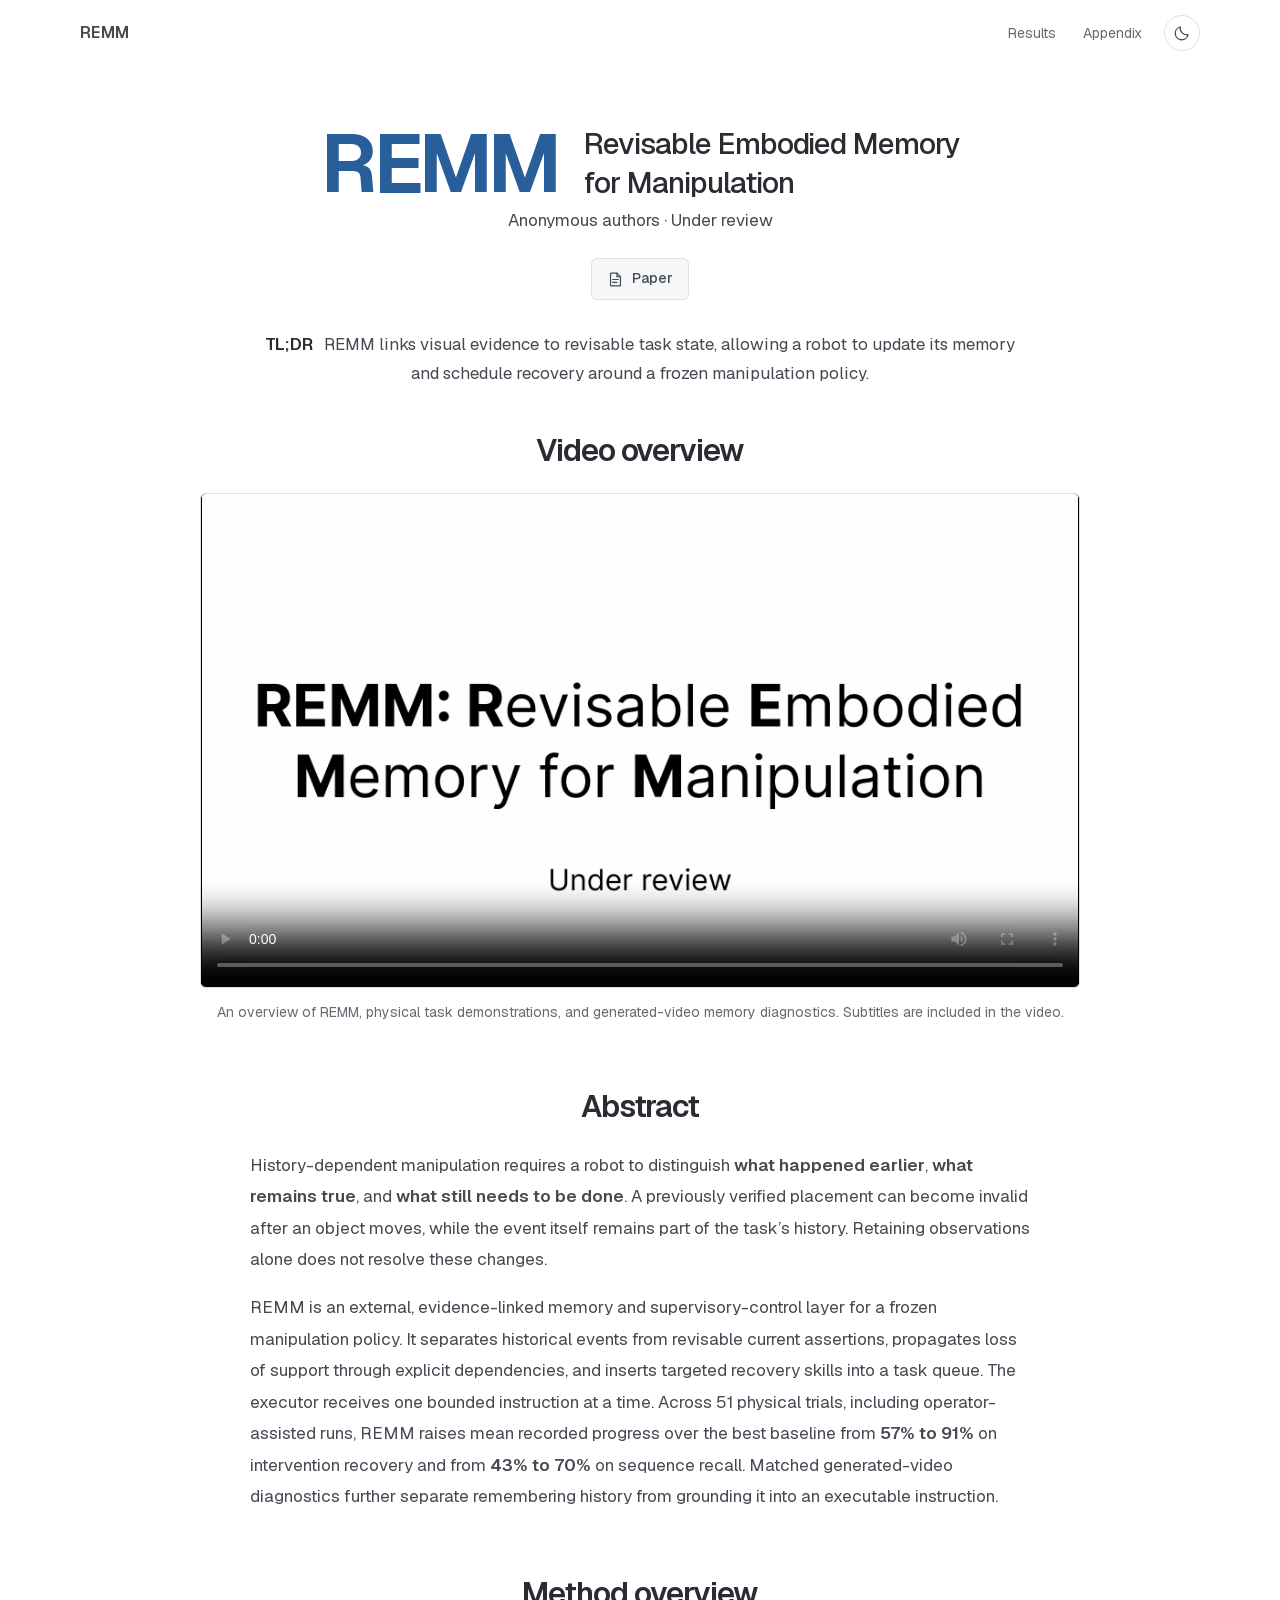
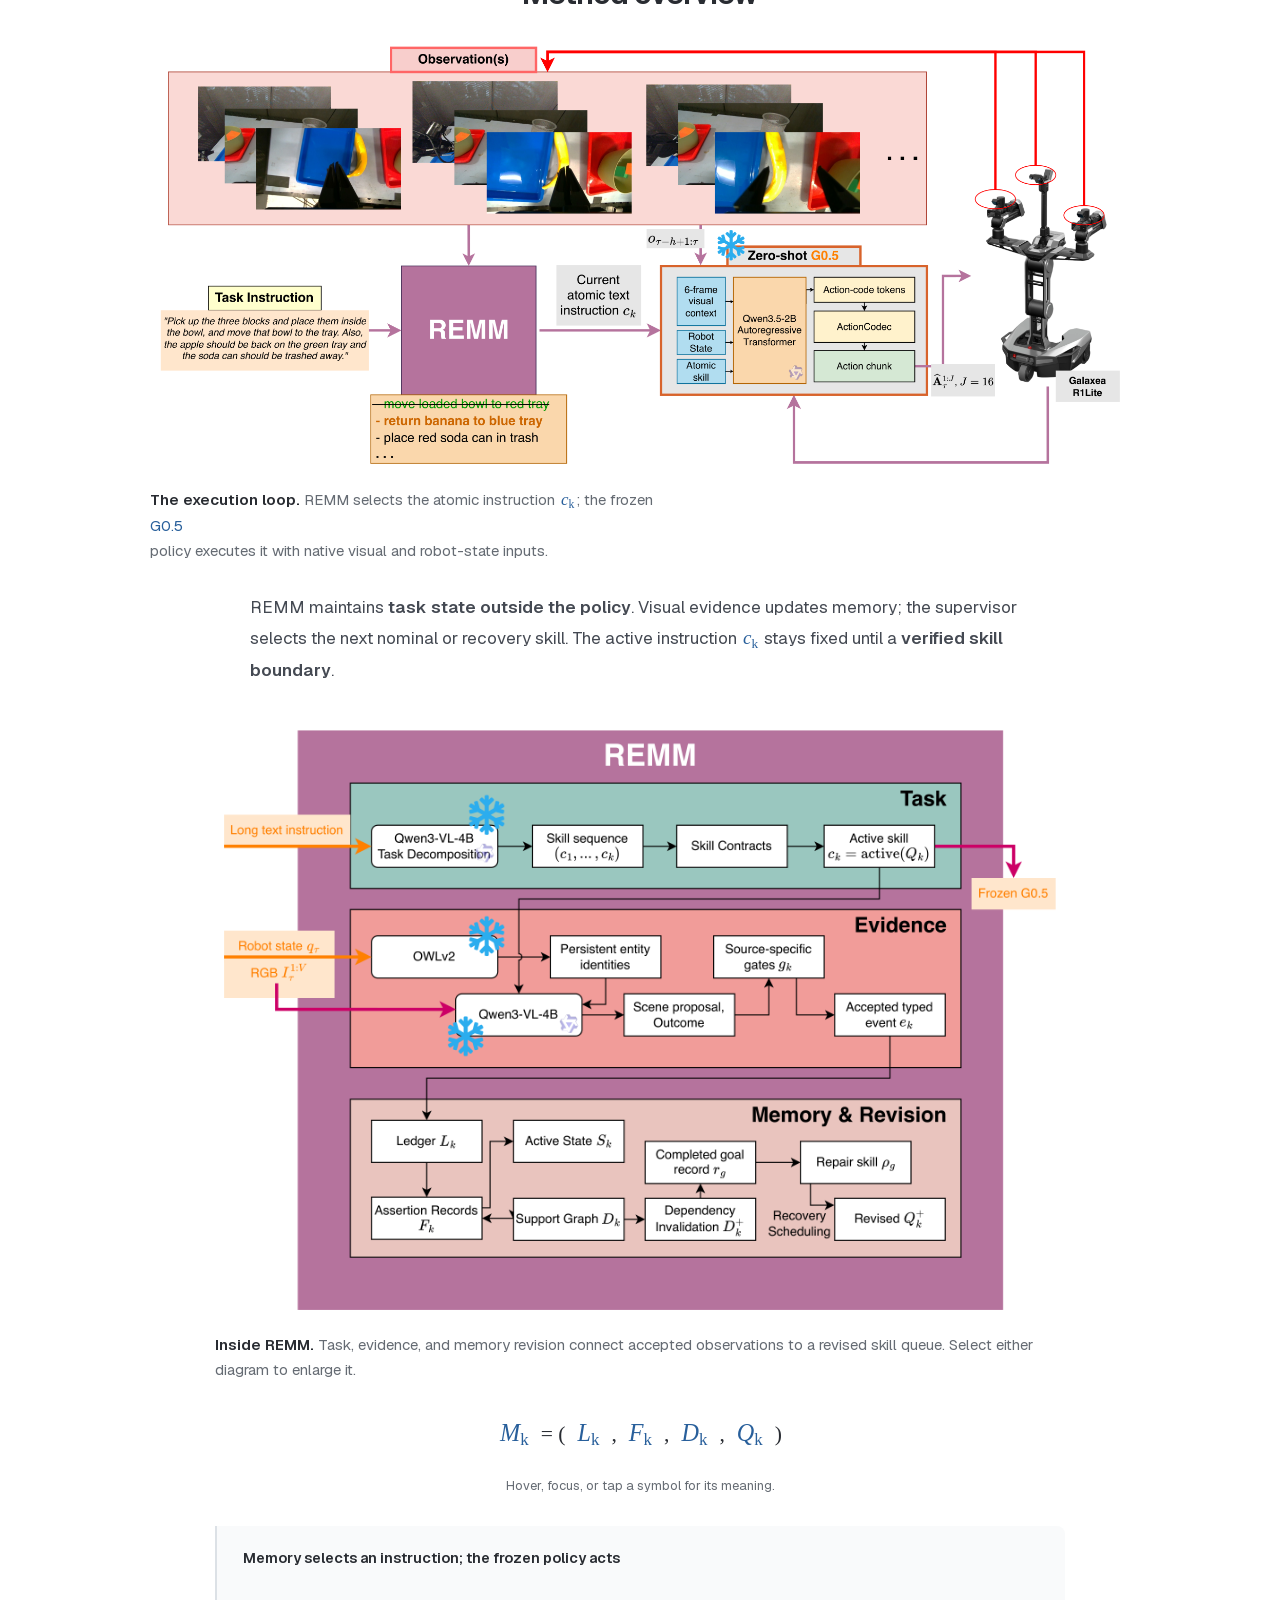
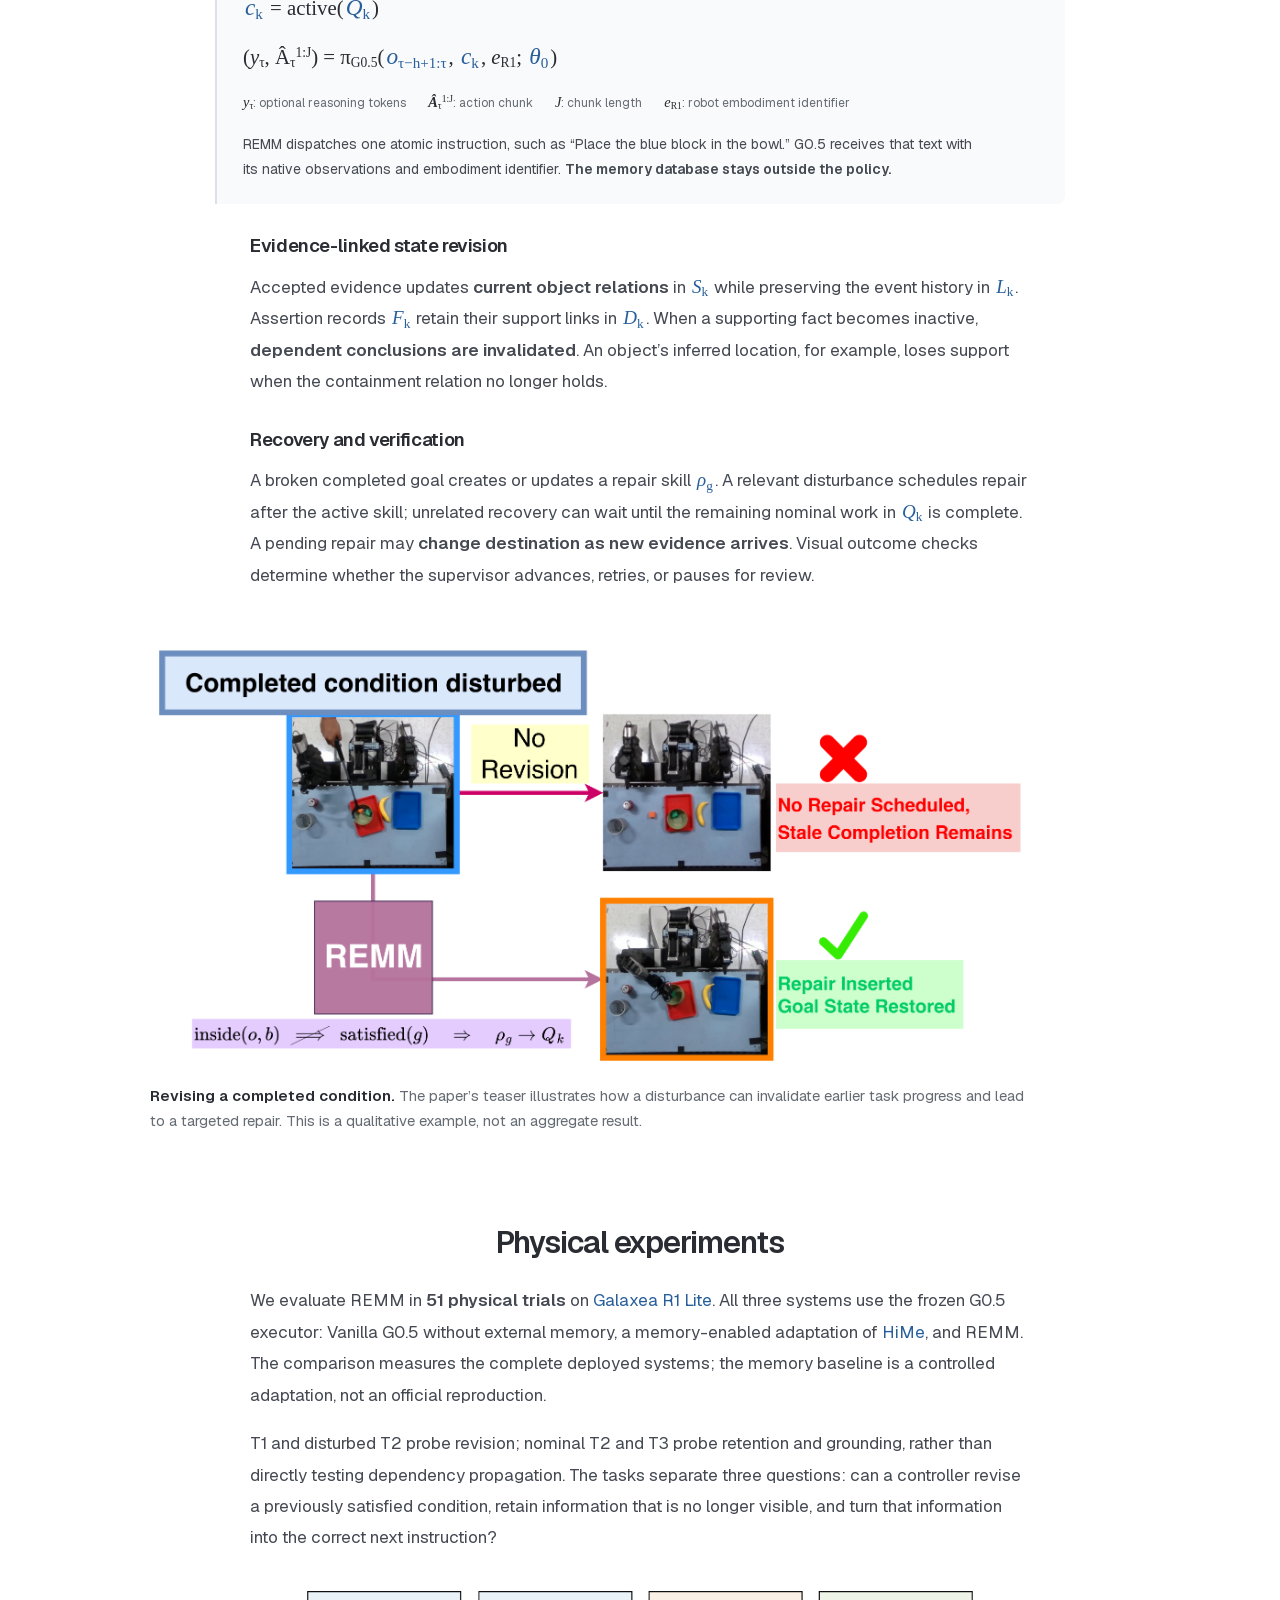
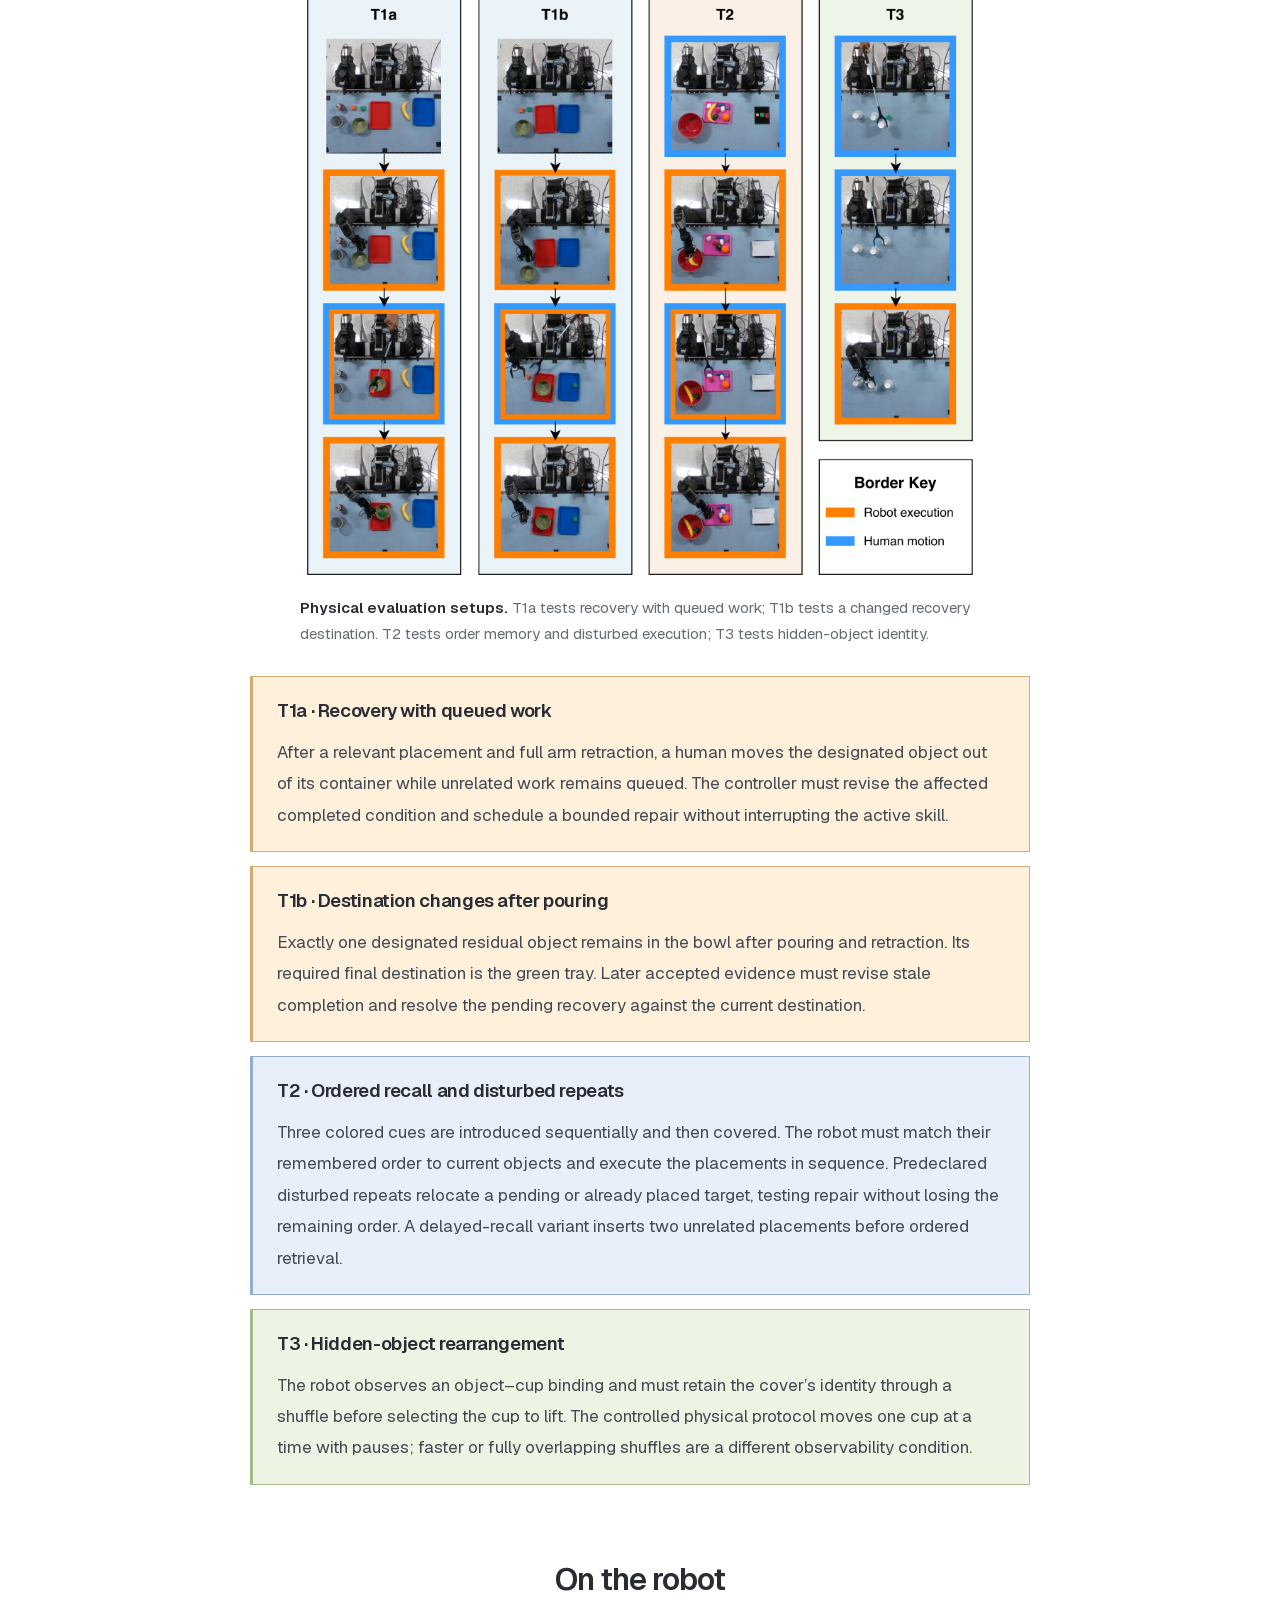
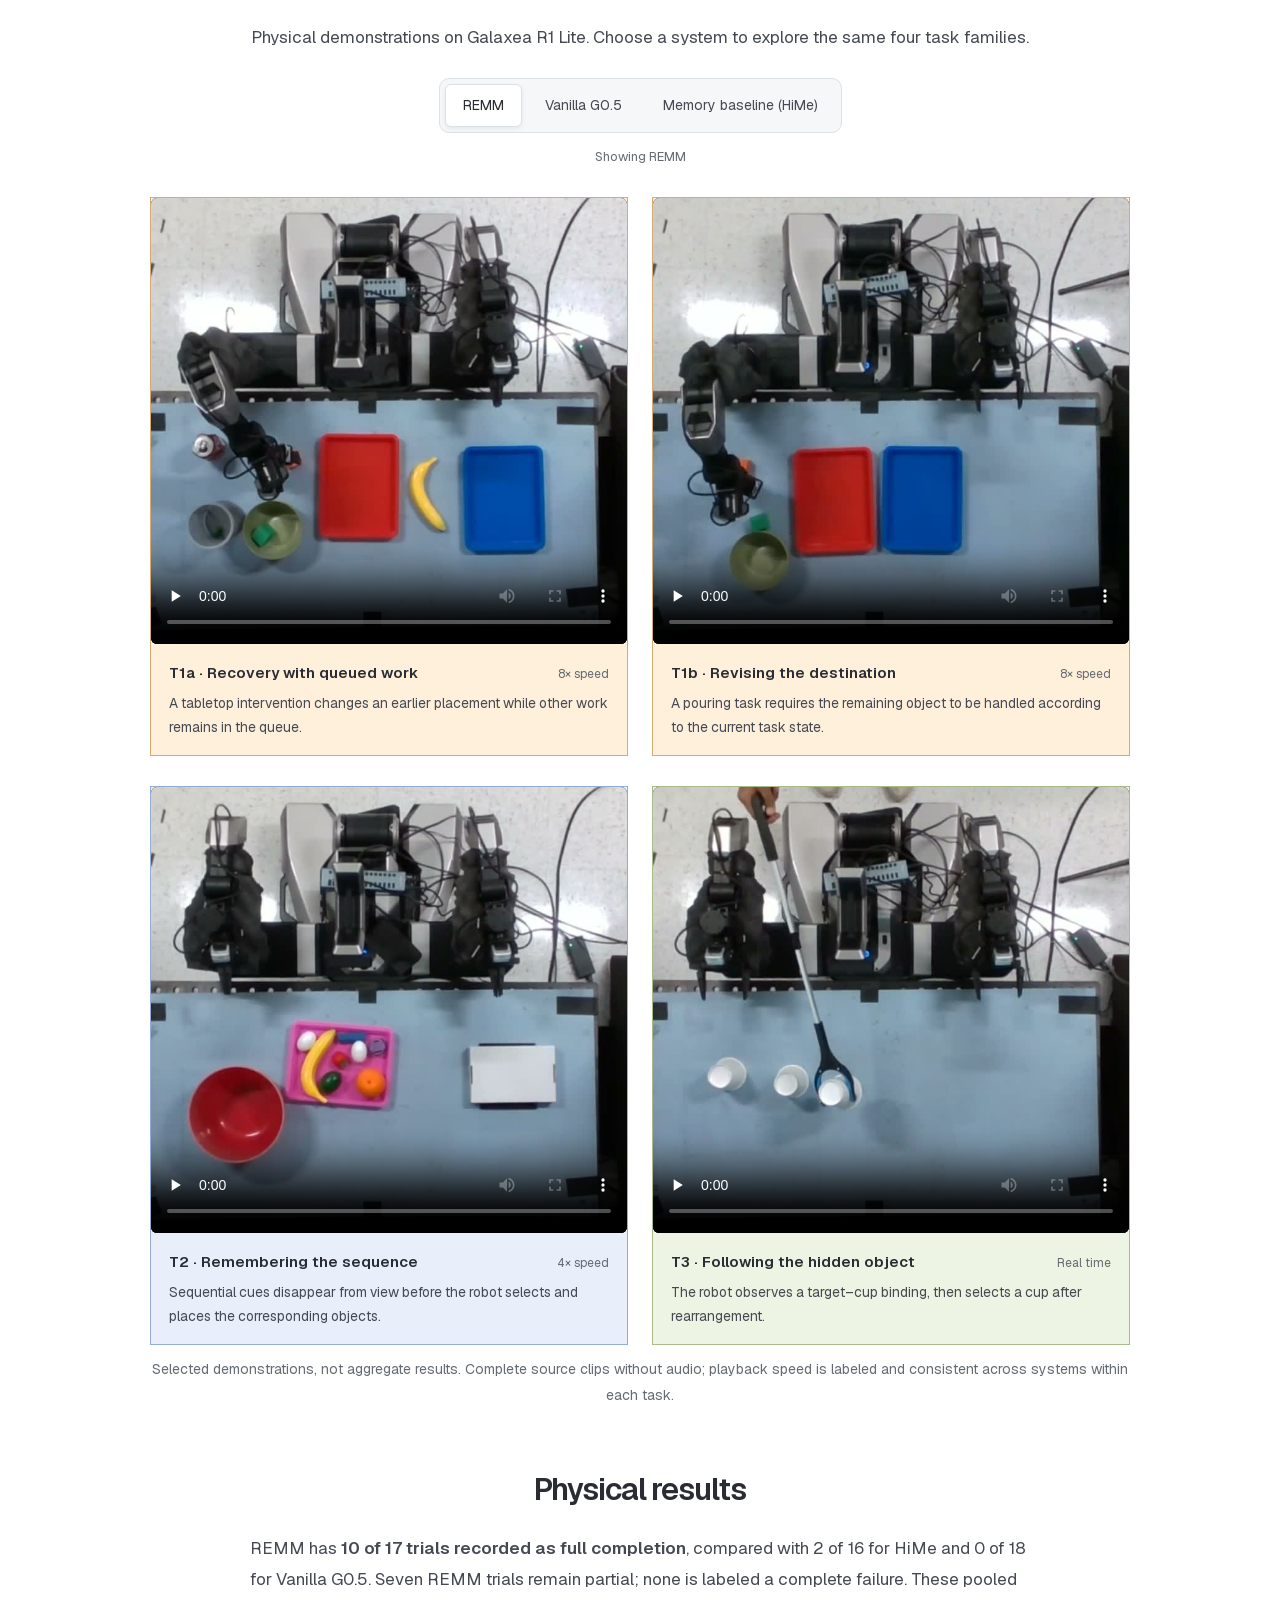
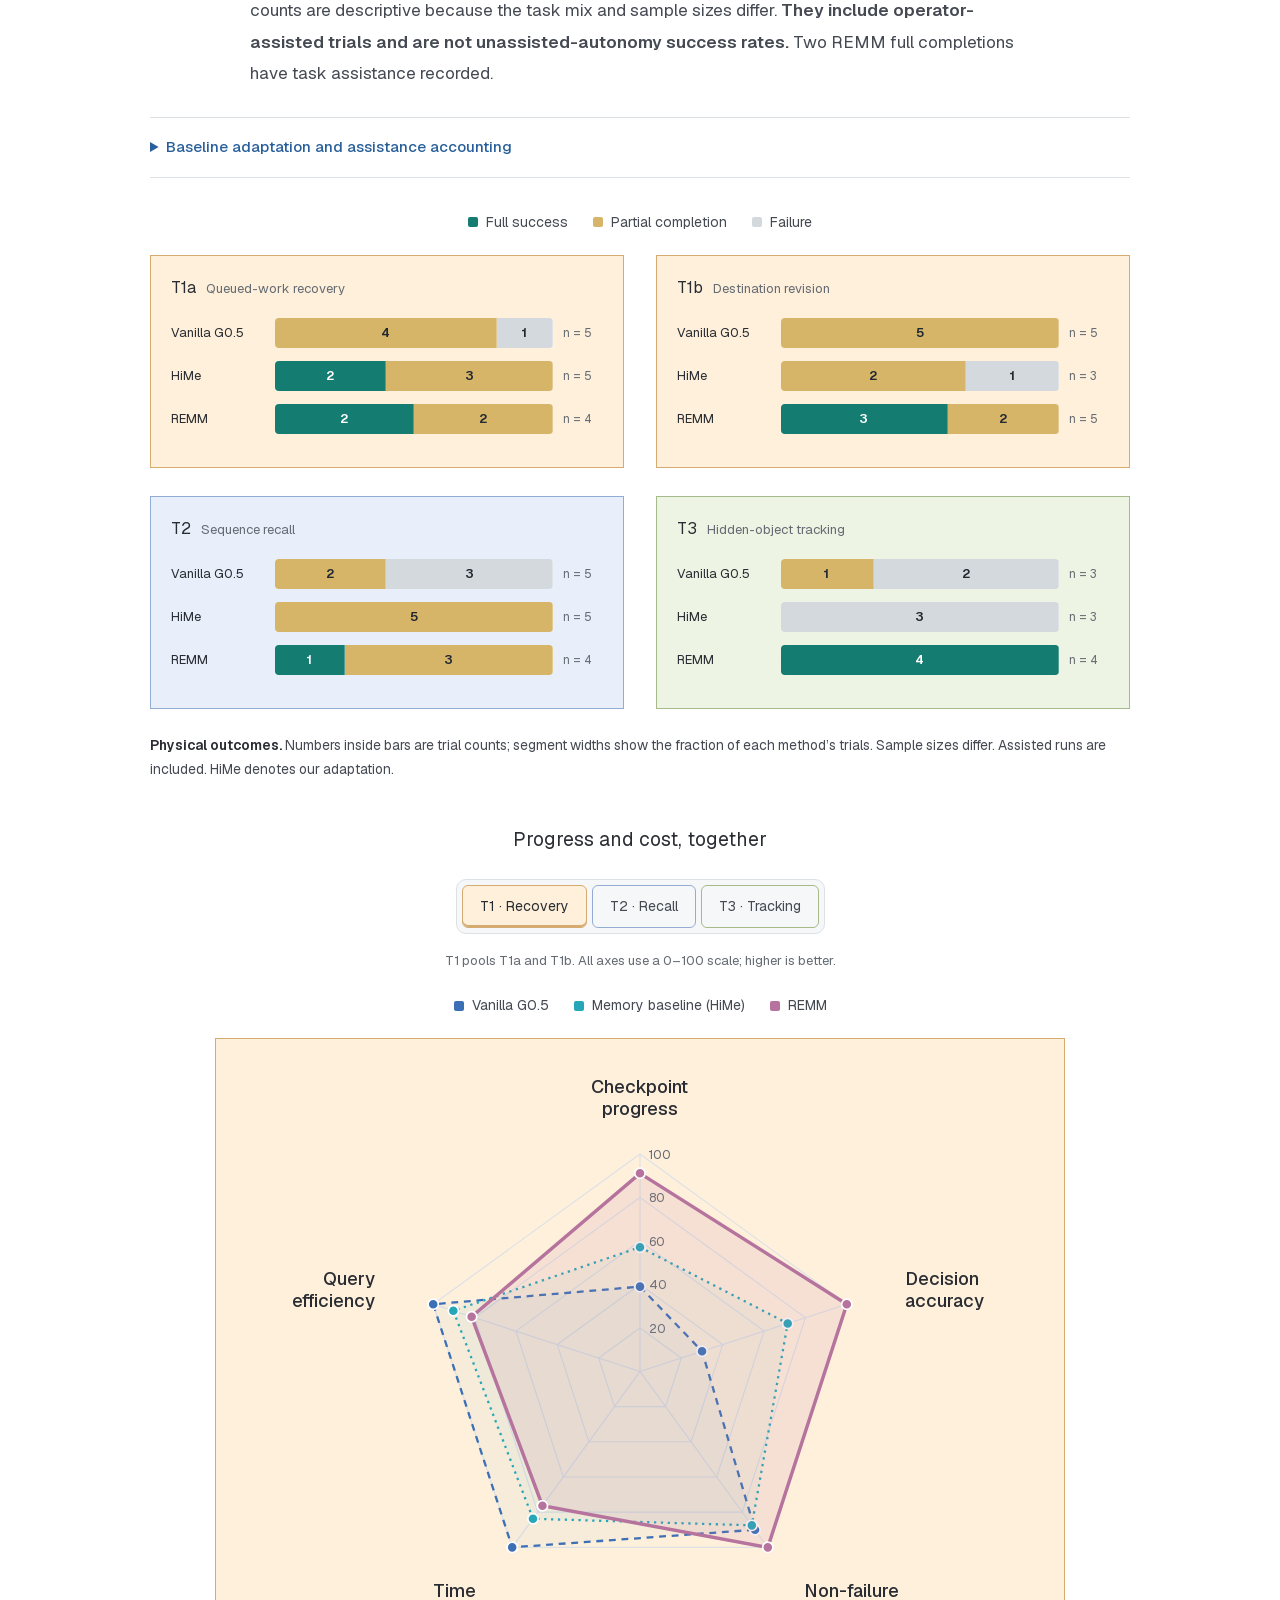
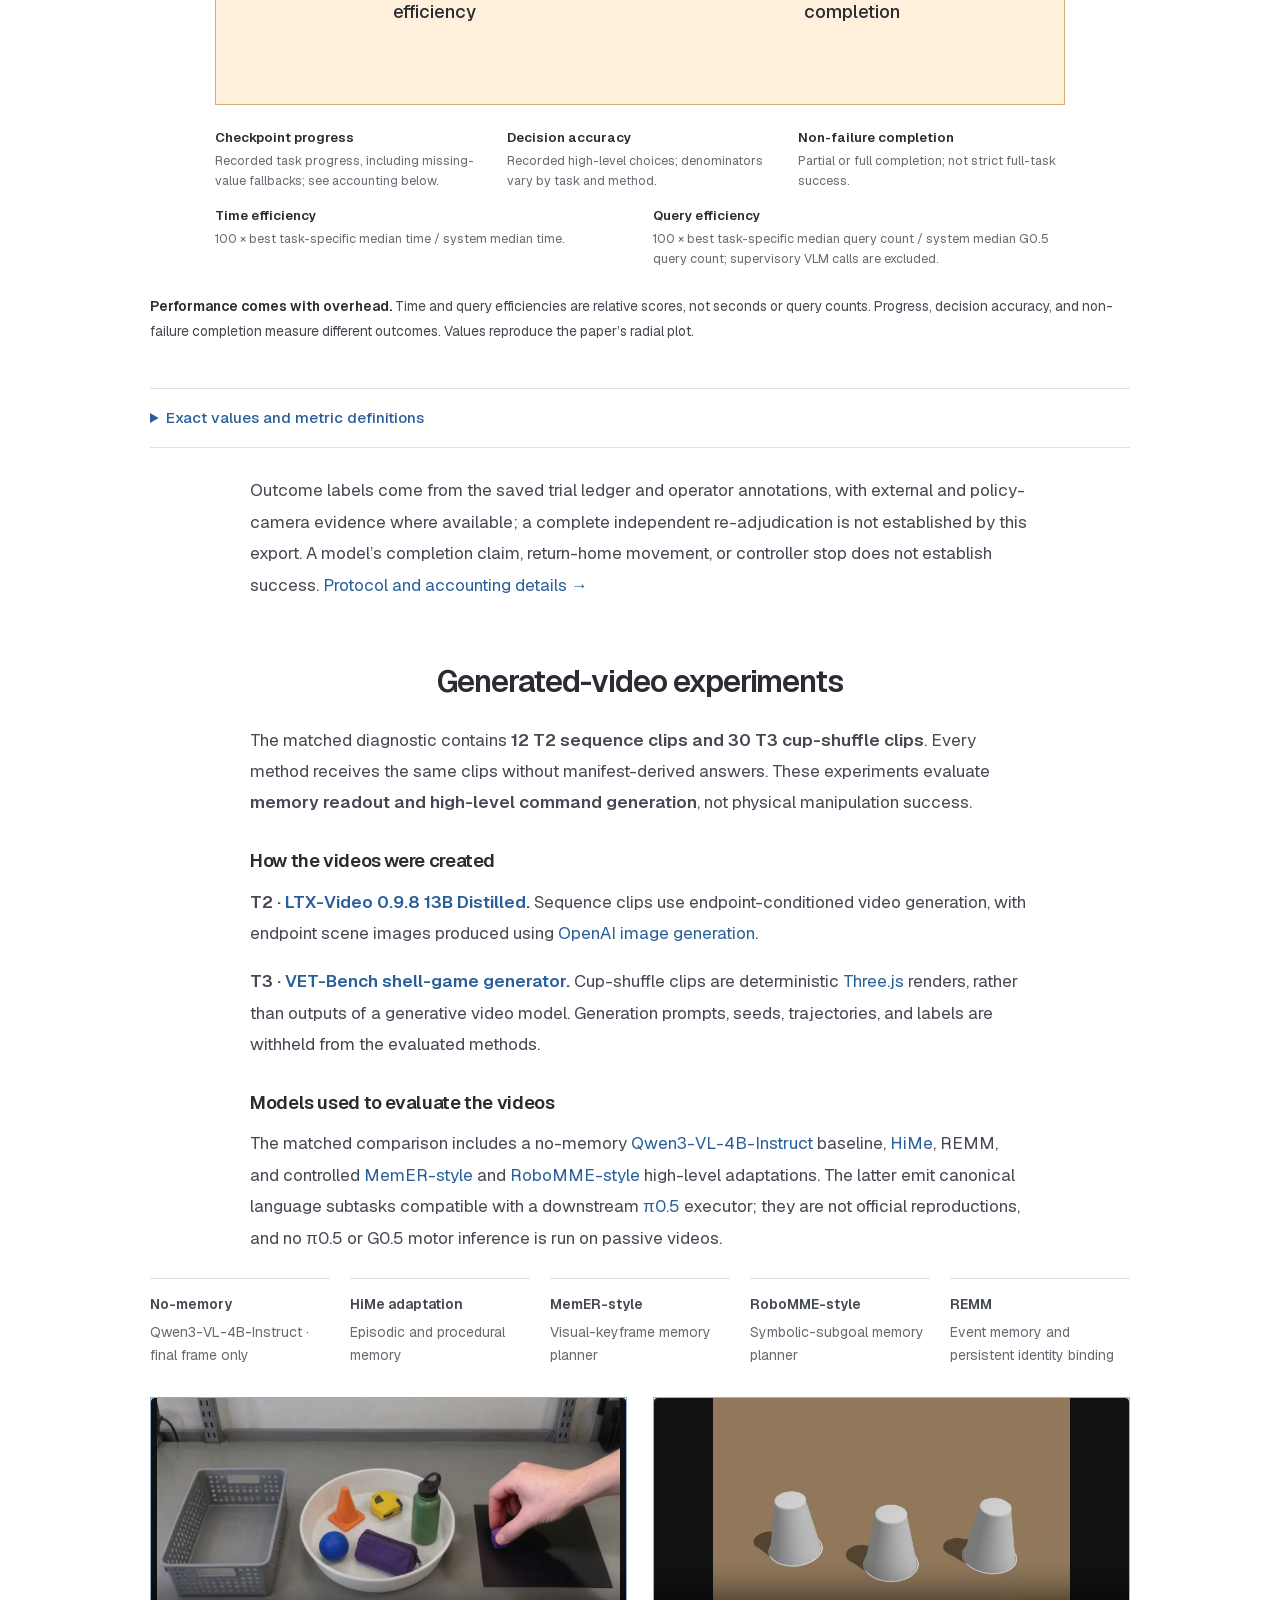
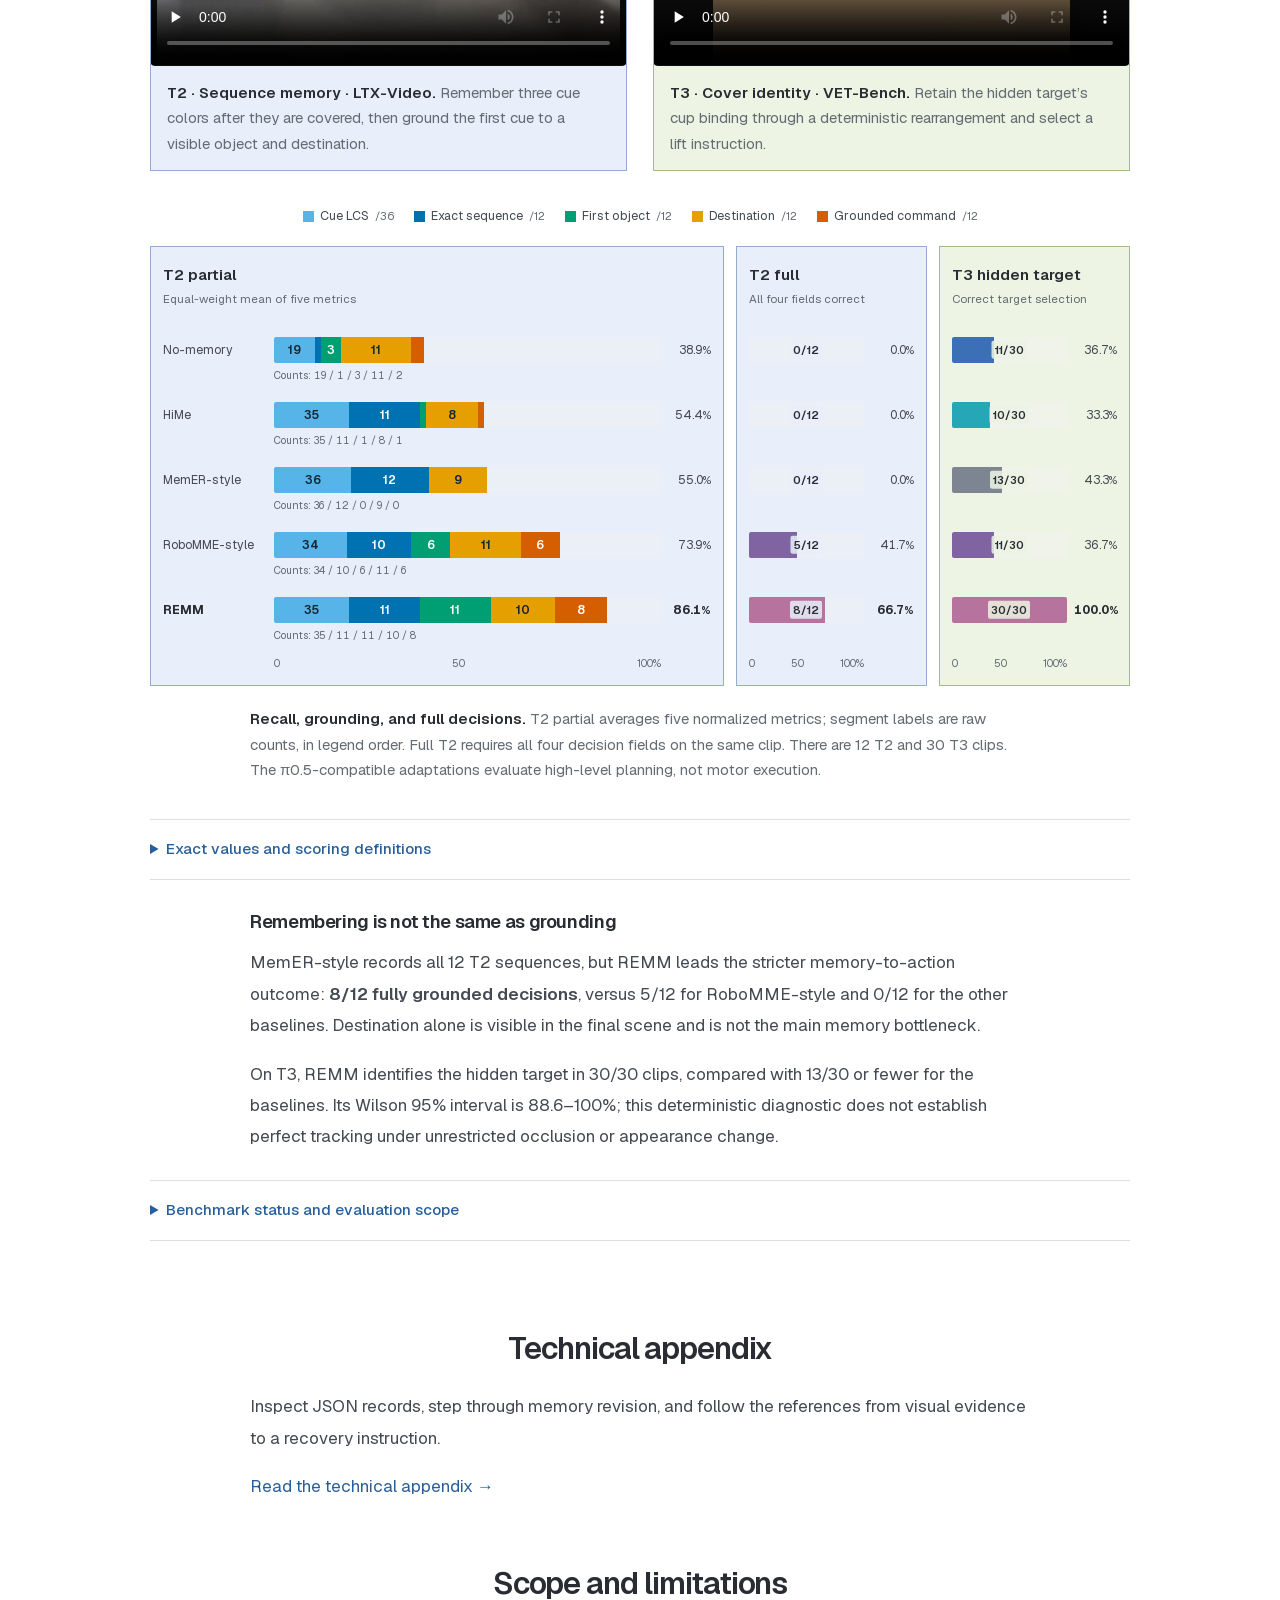
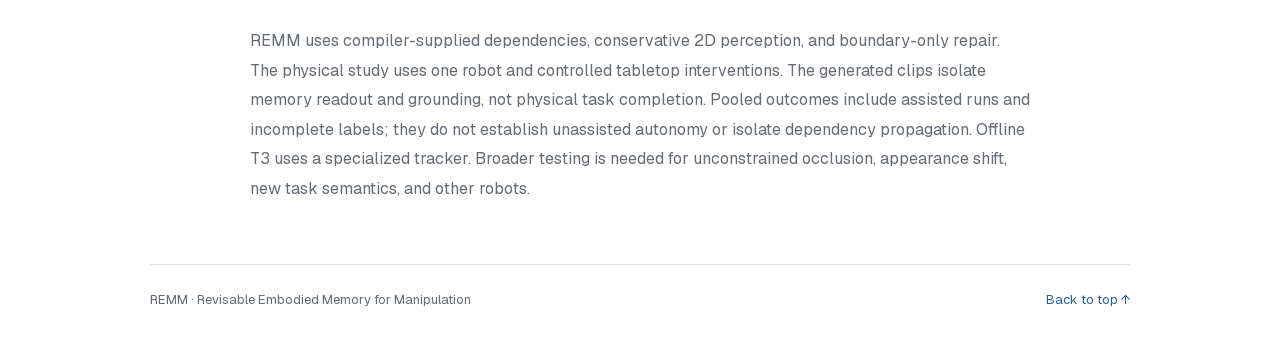
==== commit e1bc7751: "Update anonymous review overview video" ====
--- a/index.html
+++ b/index.html
@@ -1,4 +1,4 @@
-<!DOCTYPE html><html lang="en"><head><meta charSet="utf-8"/><meta name="viewport" content="width=device-width, initial-scale=1"/><link rel="preload" href="/figures/architecture-full-transparent.png" as="image"/><link rel="preload" href="/figures/teaser-transparent-e59fe15d.png" as="image"/><link rel="stylesheet" href="/_next/static/css/index.DD5npfx0.css" data-rsc-css-href="/_next/static/css/index.DD5npfx0.css" data-precedence="vite-rsc/importer-resources"/><link rel="modulepreload" fetchPriority="low" href="/_next/static/chunks/index-XwY36wJT.js"/><script src="/_next/static/chunks/rolldown-runtime-C60lm6uB.js" type="module" async=""></script><script src="/_next/static/chunks/framework-D_rUT4EX.js" type="module" async=""></script><link rel="modulepreload" href="/_next/static/chunks/layout-segment-context-CZKmwat9.js" crossorigin=""/><link rel="modulepreload" href="/_next/static/chunks/theme-toggle-ysM-AX2p.js" crossorigin=""/><link rel="modulepreload" href="/_next/static/chunks/notation-lzyPbaOK.js" crossorigin=""/><link rel="modulepreload" href="/_next/static/chunks/robot-demos-Dl0ZbzCp.js" crossorigin=""/><link rel="modulepreload" href="/_next/static/chunks/table-h2AbKJFD.js" crossorigin=""/><link rel="modulepreload" href="/_next/static/chunks/physical-charts-DEVLcy32.js" crossorigin=""/><title>REMM — Revisable Embodied Memory for Manipulation</title><meta name="description" content="Evidence-linked memory and supervisory control for history-dependent robot manipulation."/><meta property="og:title" content="REMM: Revisable Embodied Memory for Manipulation"/><meta property="og:description" content="Robots that revise memory when the world changes."/><meta property="og:url" content="https://remm-robot.github.io"/><meta property="og:site_name" content="REMM"/><meta property="og:type" content="website"/><meta property="og:image" content="https://remm-robot.github.io/figures/teaser.png"/><meta property="og:image:width" content="1190"/><meta property="og:image:height" content="600"/><meta property="og:image:alt" content="REMM revises a disturbed task condition and schedules recovery."/><meta name="twitter:card" content="summary_large_image"/><meta name="twitter:title" content="REMM: Revisable Embodied Memory for Manipulation"/><meta name="twitter:description" content="Robots that revise memory when the world changes."/><meta name="twitter:image" content="https://remm-robot.github.io/figures/teaser.png"/><script>(function(){var t;try{t=localStorage.getItem('remm-theme')}catch(e){}document.documentElement.dataset.theme=t==='dark'||t==='light'?t:matchMedia('(prefers-color-scheme: dark)').matches?'dark':'light'})()</script><script>Object.assign(((self[Symbol.for("vinext.navigationRuntime")]??={bootstrap:{routeManifest:null},functions:{}}).bootstrap.rsc??={rsc:[]}),{params:{},nav:{"pathname":"/","searchParams":[]}})</script><link rel="modulepreload" href="/_next/static/chunks/index-XwY36wJT.js" />
+<!DOCTYPE html><html lang="en"><head><meta charSet="utf-8"/><meta name="viewport" content="width=device-width, initial-scale=1"/><link rel="preload" href="/figures/architecture-full-transparent.png" as="image"/><link rel="preload" href="/figures/teaser-transparent-e59fe15d.png" as="image"/><link rel="stylesheet" href="/_next/static/css/index.DD5npfx0.css" data-rsc-css-href="/_next/static/css/index.DD5npfx0.css" data-precedence="vite-rsc/importer-resources"/><link rel="modulepreload" fetchPriority="low" href="/_next/static/chunks/index-gn4hBCbV.js"/><script src="/_next/static/chunks/rolldown-runtime-C60lm6uB.js" type="module" async=""></script><script src="/_next/static/chunks/framework-D_rUT4EX.js" type="module" async=""></script><link rel="modulepreload" href="/_next/static/chunks/layout-segment-context-DJvor_Md.js" crossorigin=""/><link rel="modulepreload" href="/_next/static/chunks/theme-toggle-ysM-AX2p.js" crossorigin=""/><link rel="modulepreload" href="/_next/static/chunks/notation-lzyPbaOK.js" crossorigin=""/><link rel="modulepreload" href="/_next/static/chunks/robot-demos-Dl0ZbzCp.js" crossorigin=""/><link rel="modulepreload" href="/_next/static/chunks/table-h2AbKJFD.js" crossorigin=""/><link rel="modulepreload" href="/_next/static/chunks/physical-charts-DEVLcy32.js" crossorigin=""/><title>REMM — Revisable Embodied Memory for Manipulation</title><meta name="description" content="Evidence-linked memory and supervisory control for history-dependent robot manipulation."/><meta property="og:title" content="REMM: Revisable Embodied Memory for Manipulation"/><meta property="og:description" content="Robots that revise memory when the world changes."/><meta property="og:url" content="https://remm-robot.github.io"/><meta property="og:site_name" content="REMM"/><meta property="og:type" content="website"/><meta property="og:image" content="https://remm-robot.github.io/figures/teaser.png"/><meta property="og:image:width" content="1190"/><meta property="og:image:height" content="600"/><meta property="og:image:alt" content="REMM revises a disturbed task condition and schedules recovery."/><meta name="twitter:card" content="summary_large_image"/><meta name="twitter:title" content="REMM: Revisable Embodied Memory for Manipulation"/><meta name="twitter:description" content="Robots that revise memory when the world changes."/><meta name="twitter:image" content="https://remm-robot.github.io/figures/teaser.png"/><script>(function(){var t;try{t=localStorage.getItem('remm-theme')}catch(e){}document.documentElement.dataset.theme=t==='dark'||t==='light'?t:matchMedia('(prefers-color-scheme: dark)').matches?'dark':'light'})()</script><script>Object.assign(((self[Symbol.for("vinext.navigationRuntime")]??={bootstrap:{routeManifest:null},functions:{}}).bootstrap.rsc??={rsc:[]}),{params:{},nav:{"pathname":"/","searchParams":[]}})</script><link rel="modulepreload" href="/_next/static/chunks/index-gn4hBCbV.js" />
 <link rel="preload" href="/_next/static/_vinext_fonts/geist-8ac0455e797f/geist-98bbbccb.woff2" as="font" type="font/woff2" crossorigin />
 <link rel="preload" href="/_next/static/_vinext_fonts/geist-mono-00e989178794/geist-mono-013b2f2f.woff2" as="font" type="font/woff2" crossorigin />
 <style data-vinext-fonts>/* cyrillic-ext */
@@ -128,4 +128,4 @@
 
 .__variable_geist_mono_1001rt9 { --font-geist-mono: 'Geist Mono', 'Geist Mono Fallback'; }
 </style>
-</head><body class="__variable_geist_19ysh9d __variable_geist_mono_1001rt9 antialiased"><a class="skip" href="#video">Skip to content</a><header class="site-header"><a href="#overview" class="site-name">REMM</a><nav aria-label="Page sections"><a href="#results">Results</a><a href="/appendix/">Appendix</a></nav><button type="button" class="theme-toggle" aria-label="Switch to dark mode" title="Switch to dark mode"><svg class="theme-moon" viewBox="0 0 24 24" aria-hidden="true"><path d="M20 14.2A8.6 8.6 0 0 1 9.8 4a8.6 8.6 0 1 0 10.2 10.2Z"></path></svg><svg class="theme-sun" viewBox="0 0 24 24" aria-hidden="true"><circle cx="12" cy="12" r="4"></circle><path d="M12 2v2m0 16v2M2 12h2m16 0h2M5 5l1.5 1.5m11 11L19 19M5 19l1.5-1.5m11-11L19 5"></path></svg></button></header><main><section class="paper-header" id="overview"><h1 class="project-title"><span class="project-wordmark">REMM</span><span class="project-expansion">Revisable Embodied Memory<br/>for Manipulation</span></h1><p class="authors">Anonymous authors · Under review</p><div class="resource-links" aria-label="Project resources"><a href="/remm-paper.pdf"><svg viewBox="0 0 24 24" fill="none" aria-hidden="true"><path d="M14 3H6a1 1 0 0 0-1 1v16a1 1 0 0 0 1 1h12a1 1 0 0 0 1-1V8l-5-5Z" stroke="currentColor" stroke-width="1.7" stroke-linejoin="round"></path><path d="M14 3v5h5M8 12h8M8 16h6" stroke="currentColor" stroke-width="1.7" stroke-linecap="round"></path></svg><span>Paper</span></a></div><p class="tldr"><strong>TL;DR</strong> REMM links visual evidence to revisable task state, allowing a robot to update its memory and schedule recovery around a frozen manipulation policy.</p></section><section class="paper-section prose" id="video"><h2>Video overview</h2><video class="overview-video" controls="" playsInline="" preload="metadata" poster="/videos/remm-overview-poster.jpg" aria-label="REMM project overview and experiments"><source src="/videos/remm-overview.mp4" type="video/mp4"/>Your browser does not support embedded video.</video><p class="section-caption">A three-minute overview of REMM, physical task demonstrations, and evaluation. Subtitles are included in the video.</p></section><section class="paper-section prose" id="abstract"><h2>Abstract</h2><p>History-dependent manipulation requires a robot to distinguish <strong>what happened earlier</strong>, <strong>what remains true</strong>, and <strong>what still needs to be done</strong>. A previously verified placement can become invalid after an object moves, while the event itself remains part of the task’s history. Retaining observations alone does not resolve these changes.</p><p>REMM is an external, evidence-linked memory and supervisory-control layer for a frozen manipulation policy. It separates historical events from revisable current assertions, propagates loss of support through explicit dependencies, and inserts targeted recovery skills into a task queue. The executor receives one bounded instruction at a time. Across 51 physical trials, including operator-assisted runs, REMM raises mean recorded progress over the best baseline from <strong>57% to 91%</strong> on intervention recovery and from <strong>43% to 70%</strong> on sequence recall. Matched generated-video diagnostics further separate remembering history from grounding it into an executable instruction.</p></section><section class="paper-section" id="method"><h2>Method overview</h2><figure class="paper-figure architecture-figure"><a href="/figures/architecture-full-transparent.png" target="_blank" rel="noopener noreferrer" aria-label="Enlarge the robot execution architecture"><img src="/figures/architecture-full-transparent.png" width="1909" height="854" alt="Observations and task instructions enter REMM, which sends an atomic instruction to the frozen G0.5 executor and Galaxea R1 Lite robot."/></a><figcaption><strong>The execution loop.</strong> REMM selects the atomic instruction <span class="notation"><button type="button" class="notation-symbol" aria-label="Active instruction, c subscript k" aria-expanded="false"><i>c</i><sub>k</sub></button></span>; the frozen <a class="reference-link" href="https://opengalaxea.github.io/G05/" target="_blank" rel="noopener noreferrer">G0.5</a> policy executes it with native visual and robot-state inputs.</figcaption></figure><p class="prose intro">REMM maintains <strong>task state outside the policy</strong>. Visual evidence updates memory; the supervisor selects the next nominal or recovery skill. The active instruction <span class="notation"><button type="button" class="notation-symbol" aria-label="Active instruction, c subscript k" aria-expanded="false"><i>c</i><sub>k</sub></button></span> stays fixed until a <strong>verified skill boundary</strong>.</p><figure class="paper-figure architecture-detail"><a href="/figures/architecture-memory-transparent-v3.png" target="_blank" rel="noopener noreferrer" aria-label="Enlarge REMM internal architecture"><img src="/figures/architecture-memory-transparent-v3.png" width="1898" height="1334" loading="lazy" alt="REMM internals: task decomposition and skill contracts, source-specific evidence gates, event ledger, assertion records, support graph, dependency invalidation, and recovery scheduling."/></a><figcaption><strong>Inside REMM.</strong> Task, evidence, and memory revision connect accepted observations to a revised skill queue. Select either diagram to enlarge it.</figcaption></figure><div class="notation-equation" aria-label="Memory consists of ledger, assertion records, support graph, and skill queue"><span class="notation"><button type="button" class="notation-symbol" aria-label="Memory state, M subscript k" aria-expanded="false"><i>M</i><sub>k</sub></button></span><span>= (</span><span class="notation"><button type="button" class="notation-symbol" aria-label="Event ledger, L subscript k" aria-expanded="false"><i>L</i><sub>k</sub></button></span><span>,</span><span class="notation"><button type="button" class="notation-symbol" aria-label="Assertion records, F subscript k" aria-expanded="false"><i>F</i><sub>k</sub></button></span><span>,</span><span class="notation"><button type="button" class="notation-symbol" aria-label="Support graph, D subscript k" aria-expanded="false"><i>D</i><sub>k</sub></button></span><span>,</span><span class="notation"><button type="button" class="notation-symbol" aria-label="Skill queue, Q subscript k" aria-expanded="false"><i>Q</i><sub>k</sub></button></span><span>)</span></div><p class="notation-hint">Hover, focus, or tap a symbol for its meaning.</p><aside class="method-equation"><h3>Memory selects an instruction; the frozen policy acts</h3><div class="equation-lines"><div><span class="notation"><button type="button" class="notation-symbol" aria-label="Active instruction, c subscript k" aria-expanded="false"><i>c</i><sub>k</sub></button></span> = <span class="math-word">active</span>(<span class="notation"><button type="button" class="notation-symbol" aria-label="Skill queue, Q subscript k" aria-expanded="false"><i>Q</i><sub>k</sub></button></span>)</div><div>(<i>y</i><sub>τ</sub>, Â<sub>τ</sub><sup>1:J</sup>) = π<sub>G0.5</sub>(<span class="notation"><button type="button" class="notation-symbol" aria-label="Recent observations, o subscript τ−h+1:τ" aria-expanded="false"><i>o</i><sub>τ−h+1:τ</sub></button></span>, <span class="notation"><button type="button" class="notation-symbol" aria-label="Active instruction, c subscript k" aria-expanded="false"><i>c</i><sub>k</sub></button></span>, <i>e</i><sub>R1</sub>; <span class="notation"><button type="button" class="notation-symbol" aria-label="Frozen executor parameters, θ subscript 0" aria-expanded="false"><i>θ</i><sub>0</sub></button></span>)</div><small class="math-key"><span><i>y</i><sub>τ</sub>: optional reasoning tokens</span><span><span class="math-vector">Â</span><sub>τ</sub><sup>1:J</sup>: action chunk</span><span><i>J</i>: chunk length</span><span><i>e</i><sub>R1</sub>: robot embodiment identifier</span></small></div><p class="equation-example">REMM dispatches one atomic instruction, such as “Place the blue block in the bowl.” G0.5 receives that text with its native observations and embodiment identifier. <strong>The memory database stays outside the policy.</strong></p></aside><div class="prose method-text"><h3>Evidence-linked state revision</h3><p>Accepted evidence updates <strong>current object relations</strong> in <span class="notation"><button type="button" class="notation-symbol" aria-label="Supported current state, S subscript k" aria-expanded="false"><i>S</i><sub>k</sub></button></span> while preserving the event history in <span class="notation"><button type="button" class="notation-symbol" aria-label="Event ledger, L subscript k" aria-expanded="false"><i>L</i><sub>k</sub></button></span>. Assertion records <span class="notation"><button type="button" class="notation-symbol" aria-label="Assertion records, F subscript k" aria-expanded="false"><i>F</i><sub>k</sub></button></span> retain their support links in <span class="notation"><button type="button" class="notation-symbol" aria-label="Support graph, D subscript k" aria-expanded="false"><i>D</i><sub>k</sub></button></span>. When a supporting fact becomes inactive, <strong>dependent conclusions are invalidated</strong>. An object’s inferred location, for example, loses support when the containment relation no longer holds.</p><h3>Recovery and verification</h3><p>A broken completed goal creates or updates a repair skill <span class="notation"><button type="button" class="notation-symbol" aria-label="Repair skill, ρ subscript g" aria-expanded="false"><i>ρ</i><sub>g</sub></button></span>. A relevant disturbance schedules repair after the active skill; unrelated recovery can wait until the remaining nominal work in <span class="notation"><button type="button" class="notation-symbol" aria-label="Skill queue, Q subscript k" aria-expanded="false"><i>Q</i><sub>k</sub></button></span> is complete. A pending repair may <strong>change destination as new evidence arrives</strong>. Visual outcome checks determine whether the supervisor advances, retries, or pauses for review.</p></div></section><figure class="teaser paper-figure"><img src="/figures/teaser-transparent-e59fe15d.png" width="1919" height="935" alt="Illustrative comparison: a disturbed completed condition remains stale without revision, while REMM schedules a repair."/><figcaption><strong>Revising a completed condition.</strong> The paper’s teaser illustrates how a disturbance can invalidate earlier task progress and lead to a targeted repair. This is a qualitative example, not an aggregate result.</figcaption></figure><section class="paper-section" id="tasks"><h2>Physical experiments</h2><div class="prose"><p>We evaluate REMM in <strong>51 physical trials</strong> on <a class="reference-link" href="https://docs.galaxea-ai.com/Guide/R1Lite/R1Lite_Hardware_Introduction/" target="_blank" rel="noopener noreferrer">Galaxea R1 Lite</a>. All three systems use the frozen G0.5 executor: Vanilla G0.5 without external memory, a memory-enabled adaptation of <a class="reference-link" href="https://happywaterxp.github.io/HiMe/" target="_blank" rel="noopener noreferrer">HiMe</a>, and REMM. The comparison measures the complete deployed systems; the memory baseline is a controlled adaptation, not an official reproduction.</p><p>T1 and disturbed T2 probe revision; nominal T2 and T3 probe retention and grounding, rather than directly testing dependency propagation. The tasks separate three questions: can a controller revise a previously satisfied condition, retain information that is no longer visible, and turn that information into the correct next instruction?</p></div><figure class="paper-figure task-figure"><img src="/figures/setup-transparent.png" width="1918" height="1688" loading="lazy" alt="Physical task sequences for T1a, T1b, T2, and T3. Orange borders identify robot execution and blue borders identify human motion."/><figcaption><strong>Physical evaluation setups.</strong> T1a tests recovery with queued work; T1b tests a changed recovery destination. T2 tests order memory and disturbed execution; T3 tests hidden-object identity.</figcaption></figure><div class="prose task-list"><article data-task="T1"><h3>T1a · Recovery with queued work</h3><p>After a relevant placement and full arm retraction, a human moves the designated object out of its container while unrelated work remains queued. The controller must revise the affected completed condition and schedule a bounded repair without interrupting the active skill.</p></article><article data-task="T1"><h3>T1b · Destination changes after pouring</h3><p>Exactly one designated residual object remains in the bowl after pouring and retraction. Its required final destination is the green tray. Later accepted evidence must revise stale completion and resolve the pending recovery against the current destination.</p></article><article data-task="T2"><h3>T2 · Ordered recall and disturbed repeats</h3><p>Three colored cues are introduced sequentially and then covered. The robot must match their remembered order to current objects and execute the placements in sequence. Predeclared disturbed repeats relocate a pending or already placed target, testing repair without losing the remaining order. A delayed-recall variant inserts two unrelated placements before ordered retrieval.</p></article><article data-task="T3"><h3>T3 · Hidden-object rearrangement</h3><p>The robot observes an object–cup binding and must retain the cover’s identity through a shuffle before selecting the cup to lift. The controlled physical protocol moves one cup at a time with pauses; faster or fully overlapping shuffles are a different observability condition.</p></article></div></section><section class="paper-section" id="robot-demos"><h2>On the robot</h2><p class="prose demo-intro">Physical demonstrations on Galaxea R1 Lite. Choose a system to explore the same four task families.</p><div class="demo-selector" role="group" aria-label="Robot demonstration system"><button type="button" aria-pressed="true" aria-controls="robot-demo-gallery">REMM</button><button type="button" aria-pressed="false" aria-controls="robot-demo-gallery">Vanilla G0.5</button><button type="button" aria-pressed="false" aria-controls="robot-demo-gallery">Memory baseline (HiMe)</button></div><p class="demo-selection" aria-live="polite">Showing <!-- -->REMM</p><div class="robot-demo-grid" id="robot-demo-gallery"><figure data-task="T1"><video controls="" playsInline="" preload="none" poster="/videos/robot-recovery.jpg" aria-label="REMM: T1a · Recovery with queued work, 8× speed"><source src="/videos/robot-recovery.mp4" type="video/mp4"/>Your browser does not support embedded video.</video><figcaption><div class="demo-title"><strong>T1a · Recovery with queued work</strong><span>8× speed</span></div><p>A tabletop intervention changes an earlier placement while other work remains in the queue.</p></figcaption></figure><figure data-task="T1"><video controls="" playsInline="" preload="none" poster="/videos/robot-retargeting.jpg" aria-label="REMM: T1b · Revising the destination, 8× speed"><source src="/videos/robot-retargeting.mp4" type="video/mp4"/>Your browser does not support embedded video.</video><figcaption><div class="demo-title"><strong>T1b · Revising the destination</strong><span>8× speed</span></div><p>A pouring task requires the remaining object to be handled according to the current task state.</p></figcaption></figure><figure data-task="T2"><video controls="" playsInline="" preload="none" poster="/videos/robot-sequence.jpg" aria-label="REMM: T2 · Remembering the sequence, 4× speed"><source src="/videos/robot-sequence.mp4" type="video/mp4"/>Your browser does not support embedded video.</video><figcaption><div class="demo-title"><strong>T2 · Remembering the sequence</strong><span>4× speed</span></div><p>Sequential cues disappear from view before the robot selects and places the corresponding objects.</p></figcaption></figure><figure data-task="T3"><video controls="" playsInline="" preload="none" poster="/videos/robot-cups.jpg" aria-label="REMM: T3 · Following the hidden object, Real time"><source src="/videos/robot-cups.mp4" type="video/mp4"/>Your browser does not support embedded video.</video><figcaption><div class="demo-title"><strong>T3 · Following the hidden object</strong><span>Real time</span></div><p>The robot observes a target–cup binding, then selects a cup after rearrangement.</p></figcaption></figure></div><p class="section-caption">Selected demonstrations, not aggregate results. Complete source clips without audio; playback speed is labeled and consistent across systems within each task.</p></section><section class="paper-section" id="results"><h2>Physical results</h2><div class="prose"><p>REMM has <strong>10 of 17 trials recorded as full completion</strong>, compared with 2 of 16 for HiMe and 0 of 18 for Vanilla G0.5. Seven REMM trials remain partial; none is labeled a complete failure. These pooled counts are descriptive because the task mix and sample sizes differ. <strong>They include operator-assisted trials and are not unassisted-autonomy success rates.</strong> Two REMM full completions have task assistance recorded.</p></div><details class="result-details"><summary>Baseline adaptation and assistance accounting</summary><div class="prose"><p>The local HiMe adaptation retains planner/sentry roles, episodic and procedural stores, and add/update/delete operations. Its configured planner and sentry use Qwen3-VL-4B-Instruct, MiniLM-L6-v2 retrieval, and an eight-frame working context, with task prompts and instruction parsing adapted to G0.5. It is not a reproduction of the original HiMe model stack. Retention versus revision is not a distinction between HiMe and REMM: both can edit memory. REMM makes the supporting records and downstream withdrawal explicit.</p><p>The plotted ledger records the following assistance categories. Unrecorded does not mean unassisted. The two assisted REMM full completions are T1b (orange-block nudge) and T2 (help completing strawberry pickup). We preserve the recorded outcomes rather than silently reclassifying them.</p></div><div class="research-table-wrap" role="region" aria-label="Assistance fields in the 51-trial plotted ledger" tabindex="0"><div data-slot="table-container" class="relative w-full overflow-x-auto"><table data-slot="table" class="w-full caption-bottom text-sm research-table"><caption>Assistance fields in the 51-trial plotted ledger</caption><thead data-slot="table-header" class="[&amp;_tr]:border-b"><tr data-slot="table-row" class="hover:bg-muted/50 data-[state=selected]:bg-muted border-b transition-colors has-aria-expanded:bg-muted/50"><th data-slot="table-head" class="text-foreground h-10 px-2 text-left align-middle font-medium whitespace-nowrap [&amp;:has([role=checkbox])]:pr-0" scope="col">System</th><th data-slot="table-head" class="text-foreground h-10 px-2 text-left align-middle font-medium whitespace-nowrap [&amp;:has([role=checkbox])]:pr-0" scope="col">Recorded none</th><th data-slot="table-head" class="text-foreground h-10 px-2 text-left align-middle font-medium whitespace-nowrap [&amp;:has([role=checkbox])]:pr-0" scope="col">Task assistance</th><th data-slot="table-head" class="text-foreground h-10 px-2 text-left align-middle font-medium whitespace-nowrap [&amp;:has([role=checkbox])]:pr-0" scope="col">Unrecorded</th></tr></thead><tbody data-slot="table-body" class="[&amp;_tr:last-child]:border-0"><tr data-slot="table-row" class="hover:bg-muted/50 data-[state=selected]:bg-muted border-b transition-colors has-aria-expanded:bg-muted/50"><th data-slot="table-head" class="text-foreground h-10 px-2 text-left align-middle font-medium whitespace-nowrap [&amp;:has([role=checkbox])]:pr-0" scope="row">Vanilla G0.5</th><td data-slot="table-cell" class="p-2 align-middle whitespace-nowrap [&amp;:has([role=checkbox])]:pr-0">12</td><td data-slot="table-cell" class="p-2 align-middle whitespace-nowrap [&amp;:has([role=checkbox])]:pr-0">0</td><td data-slot="table-cell" class="p-2 align-middle whitespace-nowrap [&amp;:has([role=checkbox])]:pr-0">6</td></tr><tr data-slot="table-row" class="hover:bg-muted/50 data-[state=selected]:bg-muted border-b transition-colors has-aria-expanded:bg-muted/50"><th data-slot="table-head" class="text-foreground h-10 px-2 text-left align-middle font-medium whitespace-nowrap [&amp;:has([role=checkbox])]:pr-0" scope="row">HiMe adaptation</th><td data-slot="table-cell" class="p-2 align-middle whitespace-nowrap [&amp;:has([role=checkbox])]:pr-0">6</td><td data-slot="table-cell" class="p-2 align-middle whitespace-nowrap [&amp;:has([role=checkbox])]:pr-0">2</td><td data-slot="table-cell" class="p-2 align-middle whitespace-nowrap [&amp;:has([role=checkbox])]:pr-0">8</td></tr><tr data-slot="table-row" class="hover:bg-muted/50 data-[state=selected]:bg-muted border-b transition-colors has-aria-expanded:bg-muted/50 ours-row"><th data-slot="table-head" class="text-foreground h-10 px-2 text-left align-middle font-medium whitespace-nowrap [&amp;:has([role=checkbox])]:pr-0" scope="row">REMM</th><td data-slot="table-cell" class="p-2 align-middle whitespace-nowrap [&amp;:has([role=checkbox])]:pr-0">10</td><td data-slot="table-cell" class="p-2 align-middle whitespace-nowrap [&amp;:has([role=checkbox])]:pr-0">4</td><td data-slot="table-cell" class="p-2 align-middle whitespace-nowrap [&amp;:has([role=checkbox])]:pr-0">3</td></tr></tbody></table></div></div><p class="prose">A trial-level evidence audit is still needed before reporting an unassisted success rate or attributing the pooled gains to dependency propagation.</p></details><figure class="physical-outcomes-native"><div class="chart-legend" aria-label="Outcome legend"><span><i class="outcome-0"></i>Full success</span><span><i class="outcome-1"></i>Partial completion</span><span><i class="outcome-2"></i>Failure</span></div><div class="outcome-panels"><div class="outcome-panel" data-task="T1"><h3>T1a<small>Queued-work recovery</small></h3><div class="outcome-row" aria-label="Vanilla G0.5: 0 full successes, 4 partial completions, 1 failures out of 5 trials"><span>Vanilla G0.5</span><div class="outcome-stack"><span class="outcome-1" style="width:80%" title="Partial completion: 4 of 5 (80%)">4</span><span class="outcome-2" style="width:20%" title="Failure: 1 of 5 (20%)">1</span></div><small>n = <!-- -->5</small></div><div class="outcome-row" aria-label="HiMe: 2 full successes, 3 partial completions, 0 failures out of 5 trials"><span>HiMe</span><div class="outcome-stack"><span class="outcome-0" style="width:40%" title="Full success: 2 of 5 (40%)">2</span><span class="outcome-1" style="width:60%" title="Partial completion: 3 of 5 (60%)">3</span></div><small>n = <!-- -->5</small></div><div class="outcome-row" aria-label="REMM: 2 full successes, 2 partial completions, 0 failures out of 4 trials"><span>REMM</span><div class="outcome-stack"><span class="outcome-0" style="width:50%" title="Full success: 2 of 4 (50%)">2</span><span class="outcome-1" style="width:50%" title="Partial completion: 2 of 4 (50%)">2</span></div><small>n = <!-- -->4</small></div></div><div class="outcome-panel" data-task="T1"><h3>T1b<small>Destination revision</small></h3><div class="outcome-row" aria-label="Vanilla G0.5: 0 full successes, 5 partial completions, 0 failures out of 5 trials"><span>Vanilla G0.5</span><div class="outcome-stack"><span class="outcome-1" style="width:100%" title="Partial completion: 5 of 5 (100%)">5</span></div><small>n = <!-- -->5</small></div><div class="outcome-row" aria-label="HiMe: 0 full successes, 2 partial completions, 1 failures out of 3 trials"><span>HiMe</span><div class="outcome-stack"><span class="outcome-1" style="width:66.66666666666667%" title="Partial completion: 2 of 3 (67%)">2</span><span class="outcome-2" style="width:33.333333333333336%" title="Failure: 1 of 3 (33%)">1</span></div><small>n = <!-- -->3</small></div><div class="outcome-row" aria-label="REMM: 3 full successes, 2 partial completions, 0 failures out of 5 trials"><span>REMM</span><div class="outcome-stack"><span class="outcome-0" style="width:60%" title="Full success: 3 of 5 (60%)">3</span><span class="outcome-1" style="width:40%" title="Partial completion: 2 of 5 (40%)">2</span></div><small>n = <!-- -->5</small></div></div><div class="outcome-panel" data-task="T2"><h3>T2<small>Sequence recall</small></h3><div class="outcome-row" aria-label="Vanilla G0.5: 0 full successes, 2 partial completions, 3 failures out of 5 trials"><span>Vanilla G0.5</span><div class="outcome-stack"><span class="outcome-1" style="width:40%" title="Partial completion: 2 of 5 (40%)">2</span><span class="outcome-2" style="width:60%" title="Failure: 3 of 5 (60%)">3</span></div><small>n = <!-- -->5</small></div><div class="outcome-row" aria-label="HiMe: 0 full successes, 5 partial completions, 0 failures out of 5 trials"><span>HiMe</span><div class="outcome-stack"><span class="outcome-1" style="width:100%" title="Partial completion: 5 of 5 (100%)">5</span></div><small>n = <!-- -->5</small></div><div class="outcome-row" aria-label="REMM: 1 full successes, 3 partial completions, 0 failures out of 4 trials"><span>REMM</span><div class="outcome-stack"><span class="outcome-0" style="width:25%" title="Full success: 1 of 4 (25%)">1</span><span class="outcome-1" style="width:75%" title="Partial completion: 3 of 4 (75%)">3</span></div><small>n = <!-- -->4</small></div></div><div class="outcome-panel" data-task="T3"><h3>T3<small>Hidden-object tracking</small></h3><div class="outcome-row" aria-label="Vanilla G0.5: 0 full successes, 1 partial completions, 2 failures out of 3 trials"><span>Vanilla G0.5</span><div class="outcome-stack"><span class="outcome-1" style="width:33.333333333333336%" title="Partial completion: 1 of 3 (33%)">1</span><span class="outcome-2" style="width:66.66666666666667%" title="Failure: 2 of 3 (67%)">2</span></div><small>n = <!-- -->3</small></div><div class="outcome-row" aria-label="HiMe: 0 full successes, 0 partial completions, 3 failures out of 3 trials"><span>HiMe</span><div class="outcome-stack"><span class="outcome-2" style="width:100%" title="Failure: 3 of 3 (100%)">3</span></div><small>n = <!-- -->3</small></div><div class="outcome-row" aria-label="REMM: 4 full successes, 0 partial completions, 0 failures out of 4 trials"><span>REMM</span><div class="outcome-stack"><span class="outcome-0" style="width:100%" title="Full success: 4 of 4 (100%)">4</span></div><small>n = <!-- -->4</small></div></div></div><figcaption><strong>Physical outcomes.</strong> Numbers inside bars are trial counts; segment widths show the fraction of each method’s trials. Sample sizes differ. Assisted runs are included. HiMe denotes our adaptation.</figcaption></figure><figure class="physical-profiles-native"><h3 class="profile-heading">Progress and cost, together</h3><div class="demo-selector" role="group" aria-label="Profile task"><button data-task="T1" type="button" aria-pressed="true" aria-controls="physical-profile-panels">T1<!-- --> · Recovery</button><button data-task="T2" type="button" aria-pressed="false" aria-controls="physical-profile-panels">T2<!-- --> · Recall</button><button data-task="T3" type="button" aria-pressed="false" aria-controls="physical-profile-panels">T3<!-- --> · Tracking</button></div><p class="profile-task-note" aria-live="polite">T1 pools T1a and T1b.<!-- --> All axes use a 0–100 scale; higher is better.</p><div class="chart-legend" aria-label="Methods"><span><i class="series-0"></i>Vanilla G0.5</span><span><i class="series-1"></i>Memory baseline (HiMe)</span><span><i class="series-2"></i>REMM</span></div><div id="physical-profile-panels" class="radar-frame" data-task="T1"><svg viewBox="0 0 720 560" role="img" aria-label="T1 radial plot comparing checkpoint progress, decision accuracy, non-failure completion, time efficiency, and query efficiency"><title>T1 performance and memory-system profile</title><g><polygon points="360,242 396.14014761921584,268.257354213752 382.335839587114,310.742645786248 337.664160412886,310.742645786248 323.85985238078416,268.257354213752" class="radar-grid"></polygon><text x="368" y="246" class="radar-tick">20</text></g><g><polygon points="360,204 432.2802952384317,256.514708427504 404.67167917422796,341.485291572496 315.32832082577204,341.485291572496 287.7197047615683,256.514708427504" class="radar-grid"></polygon><text x="368" y="208" class="radar-tick">40</text></g><g><polygon points="360,166 468.4204428576475,244.772062641256 427.00751876134194,372.22793735874404 292.99248123865806,372.22793735874404 251.57955714235248,244.772062641256" class="radar-grid"></polygon><text x="368" y="170" class="radar-tick">60</text></g><g><polygon points="360,128 504.56059047686335,233.02941685500798 449.3433583484559,402.970583144992 270.6566416515441,402.970583144992 215.43940952313665,233.029416855008" class="radar-grid"></polygon><text x="368" y="132" class="radar-tick">80</text></g><g><polygon points="360,90 540.7007380960791,221.28677106876 471.6791979355699,433.71322893124 248.32080206443013,433.71322893124 179.2992619039208,221.28677106876" class="radar-grid"></polygon><text x="368" y="94" class="radar-tick">100</text></g><g><line x1="360" y1="280" x2="360" y2="90" class="radar-grid"></line><text x="360" y="36.80000000000001" text-anchor="middle" class="radar-label"><tspan x="360" dy="0">Checkpoint</tspan><tspan x="360" dy="19">progress</tspan></text></g><g><line x1="360" y1="280" x2="540.7007380960791" y2="221.28677106876" class="radar-grid"></line><text x="591.2969447629813" y="204.8470669680128" text-anchor="start" class="radar-label"><tspan x="591.2969447629813" dy="0">Decision</tspan><tspan x="591.2969447629813" dy="19">accuracy</tspan></text></g><g><line x1="360" y1="280" x2="471.6791979355699" y2="433.71322893124" class="radar-grid"></line><text x="502.94937335752945" y="476.7529330319872" text-anchor="start" class="radar-label"><tspan x="502.94937335752945" dy="0">Non-failure</tspan><tspan x="502.94937335752945" dy="19">completion</tspan></text></g><g><line x1="360" y1="280" x2="248.32080206443013" y2="433.71322893124" class="radar-grid"></line><text x="217.05062664247058" y="476.7529330319872" text-anchor="end" class="radar-label"><tspan x="217.05062664247058" dy="0">Time</tspan><tspan x="217.05062664247058" dy="19">efficiency</tspan></text></g><g><line x1="360" y1="280" x2="179.2992619039208" y2="221.28677106876" class="radar-grid"></line><text x="128.70305523701865" y="204.84706696801283" text-anchor="end" class="radar-label"><tspan x="128.70305523701865" dy="0">Query</tspan><tspan x="128.70305523701865" dy="19">efficiency</tspan></text></g><g class="radar-series series-0"><polygon points="360,205.9 414.21022142882373,262.386031320628 460.5112781420129,418.341906038116 248.32080206443013,433.71322893124 179.2992619039208,221.28677106876" fill="var(--series)" fill-opacity="0.04" stroke="var(--series)" stroke-width="2" stroke-dasharray="6 5"></polygon><circle cx="360" cy="205.9" r="4.5" fill="var(--series)" stroke="var(--background)" stroke-width="1.5"><title>Vanilla G0.5 · Checkpoint progress: 39.0%</title></circle><circle cx="414.21022142882373" cy="262.386031320628" r="4.5" fill="var(--series)" stroke="var(--background)" stroke-width="1.5"><title>Vanilla G0.5 · Decision accuracy: 30.0%</title></circle><circle cx="460.5112781420129" cy="418.341906038116" r="4.5" fill="var(--series)" stroke="var(--background)" stroke-width="1.5"><title>Vanilla G0.5 · Non-failure completion: 90.0%</title></circle><circle cx="248.32080206443013" cy="433.71322893124" r="4.5" fill="var(--series)" stroke="var(--background)" stroke-width="1.5"><title>Vanilla G0.5 · Time efficiency: 100.0 points</title></circle><circle cx="179.2992619039208" cy="221.28677106876" r="4.5" fill="var(--series)" stroke="var(--background)" stroke-width="1.5"><title>Vanilla G0.5 · Query efficiency: 100.0 points</title></circle></g><g class="radar-series series-1"><polygon points="360,171.42849 489.07200741169606,238.0619625596203 457.7192981936237,414.499075314835 266.48754551341136,408.7088516942241 196.8955383782408,227.0041478756263" fill="var(--series)" fill-opacity="0.04" stroke="var(--series)" stroke-width="2" stroke-dasharray="2 4"></polygon><circle cx="360" cy="171.42849" r="4.5" fill="var(--series)" stroke="var(--background)" stroke-width="1.5"><title>HiMe · Checkpoint progress: 57.1%</title></circle><circle cx="489.07200741169606" cy="238.0619625596203" r="4.5" fill="var(--series)" stroke="var(--background)" stroke-width="1.5"><title>HiMe · Decision accuracy: 71.4%</title></circle><circle cx="457.7192981936237" cy="414.499075314835" r="4.5" fill="var(--series)" stroke="var(--background)" stroke-width="1.5"><title>HiMe · Non-failure completion: 87.5%</title></circle><circle cx="266.48754551341136" cy="408.7088516942241" r="4.5" fill="var(--series)" stroke="var(--background)" stroke-width="1.5"><title>HiMe · Time efficiency: 83.7 points</title></circle><circle cx="196.8955383782408" cy="227.0041478756263" r="4.5" fill="var(--series)" stroke="var(--background)" stroke-width="1.5"><title>HiMe · Query efficiency: 90.3 points</title></circle></g><g class="radar-series series-2"><polygon points="360,106.88891000000001 540.7007380960791,221.28677106876 471.6791979355699,433.71322893124 274.75683172455064,397.3271556580105 212.8754467502914,232.19633484970265" fill="var(--series)" fill-opacity="0.13" stroke="var(--series)" stroke-width="3"></polygon><circle cx="360" cy="106.88891000000001" r="4.5" fill="var(--series)" stroke="var(--background)" stroke-width="1.5"><title>REMM · Checkpoint progress: 91.1%</title></circle><circle cx="540.7007380960791" cy="221.28677106876" r="4.5" fill="var(--series)" stroke="var(--background)" stroke-width="1.5"><title>REMM · Decision accuracy: 100.0%</title></circle><circle cx="471.6791979355699" cy="433.71322893124" r="4.5" fill="var(--series)" stroke="var(--background)" stroke-width="1.5"><title>REMM · Non-failure completion: 100.0%</title></circle><circle cx="274.75683172455064" cy="397.3271556580105" r="4.5" fill="var(--series)" stroke="var(--background)" stroke-width="1.5"><title>REMM · Time efficiency: 76.3 points</title></circle><circle cx="212.8754467502914" cy="232.19633484970265" r="4.5" fill="var(--series)" stroke="var(--background)" stroke-width="1.5"><title>REMM · Query efficiency: 81.4 points</title></circle></g></svg></div><div class="radar-definitions"><p><strong>Checkpoint progress</strong>Recorded task progress, including missing-value fallbacks; see accounting below.</p><p><strong>Decision accuracy</strong>Recorded high-level choices; denominators vary by task and method.</p><p><strong>Non-failure completion</strong>Partial or full completion; not strict full-task success.</p><p><strong>Time efficiency</strong>100 × best task-specific median time / system median time.</p><p><strong>Query efficiency</strong>100 × best task-specific median query count / system median G0.5 query count; supervisory VLM calls are excluded.</p></div><figcaption><strong>Performance comes with overhead.</strong> Time and query efficiencies are relative scores, not seconds or query counts. Progress, decision accuracy, and non-failure completion measure different outcomes. Values reproduce the paper’s radial plot.</figcaption></figure><details class="result-details"><summary>Exact values and metric definitions</summary>    <div class="research-table-wrap" role="region" aria-label="Physical outcomes · raw counts, separated by task" tabindex="0"><div data-slot="table-container" class="relative w-full overflow-x-auto"><table data-slot="table" class="w-full caption-bottom text-sm research-table"><caption>Physical outcomes · raw counts, separated by task</caption><thead data-slot="table-header" class="[&amp;_tr]:border-b"><tr data-slot="table-row" class="hover:bg-muted/50 data-[state=selected]:bg-muted border-b transition-colors has-aria-expanded:bg-muted/50"><th data-slot="table-head" class="text-foreground h-10 px-2 text-left align-middle font-medium whitespace-nowrap [&amp;:has([role=checkbox])]:pr-0" scope="col">Task</th><th data-slot="table-head" class="text-foreground h-10 px-2 text-left align-middle font-medium whitespace-nowrap [&amp;:has([role=checkbox])]:pr-0" scope="col">System</th><th data-slot="table-head" class="text-foreground h-10 px-2 text-left align-middle font-medium whitespace-nowrap [&amp;:has([role=checkbox])]:pr-0" scope="col">Trials</th><th data-slot="table-head" class="text-foreground h-10 px-2 text-left align-middle font-medium whitespace-nowrap [&amp;:has([role=checkbox])]:pr-0" scope="col">Full success</th><th data-slot="table-head" class="text-foreground h-10 px-2 text-left align-middle font-medium whitespace-nowrap [&amp;:has([role=checkbox])]:pr-0" scope="col">Partial</th><th data-slot="table-head" class="text-foreground h-10 px-2 text-left align-middle font-medium whitespace-nowrap [&amp;:has([role=checkbox])]:pr-0" scope="col">Failure</th></tr></thead><tbody data-slot="table-body" class="[&amp;_tr:last-child]:border-0"><tr data-slot="table-row" class="hover:bg-muted/50 data-[state=selected]:bg-muted border-b transition-colors has-aria-expanded:bg-muted/50"><th data-slot="table-head" class="text-foreground h-10 px-2 text-left align-middle font-medium whitespace-nowrap [&amp;:has([role=checkbox])]:pr-0" scope="row">T1a</th><td data-slot="table-cell" class="p-2 align-middle whitespace-nowrap [&amp;:has([role=checkbox])]:pr-0">Vanilla G0.5</td><td data-slot="table-cell" class="p-2 align-middle whitespace-nowrap [&amp;:has([role=checkbox])]:pr-0">5</td><td data-slot="table-cell" class="p-2 align-middle whitespace-nowrap [&amp;:has([role=checkbox])]:pr-0">0</td><td data-slot="table-cell" class="p-2 align-middle whitespace-nowrap [&amp;:has([role=checkbox])]:pr-0">4</td><td data-slot="table-cell" class="p-2 align-middle whitespace-nowrap [&amp;:has([role=checkbox])]:pr-0">1</td></tr><tr data-slot="table-row" class="hover:bg-muted/50 data-[state=selected]:bg-muted border-b transition-colors has-aria-expanded:bg-muted/50"><th data-slot="table-head" class="text-foreground h-10 px-2 text-left align-middle font-medium whitespace-nowrap [&amp;:has([role=checkbox])]:pr-0" scope="row">T1a</th><td data-slot="table-cell" class="p-2 align-middle whitespace-nowrap [&amp;:has([role=checkbox])]:pr-0">HiMe</td><td data-slot="table-cell" class="p-2 align-middle whitespace-nowrap [&amp;:has([role=checkbox])]:pr-0">5</td><td data-slot="table-cell" class="p-2 align-middle whitespace-nowrap [&amp;:has([role=checkbox])]:pr-0">2</td><td data-slot="table-cell" class="p-2 align-middle whitespace-nowrap [&amp;:has([role=checkbox])]:pr-0">3</td><td data-slot="table-cell" class="p-2 align-middle whitespace-nowrap [&amp;:has([role=checkbox])]:pr-0">0</td></tr><tr data-slot="table-row" class="hover:bg-muted/50 data-[state=selected]:bg-muted border-b transition-colors has-aria-expanded:bg-muted/50 ours-row"><th data-slot="table-head" class="text-foreground h-10 px-2 text-left align-middle font-medium whitespace-nowrap [&amp;:has([role=checkbox])]:pr-0" scope="row">T1a</th><td data-slot="table-cell" class="p-2 align-middle whitespace-nowrap [&amp;:has([role=checkbox])]:pr-0">REMM</td><td data-slot="table-cell" class="p-2 align-middle whitespace-nowrap [&amp;:has([role=checkbox])]:pr-0">4</td><td data-slot="table-cell" class="p-2 align-middle whitespace-nowrap [&amp;:has([role=checkbox])]:pr-0">2</td><td data-slot="table-cell" class="p-2 align-middle whitespace-nowrap [&amp;:has([role=checkbox])]:pr-0">2</td><td data-slot="table-cell" class="p-2 align-middle whitespace-nowrap [&amp;:has([role=checkbox])]:pr-0">0</td></tr><tr data-slot="table-row" class="hover:bg-muted/50 data-[state=selected]:bg-muted border-b transition-colors has-aria-expanded:bg-muted/50"><th data-slot="table-head" class="text-foreground h-10 px-2 text-left align-middle font-medium whitespace-nowrap [&amp;:has([role=checkbox])]:pr-0" scope="row">T1b</th><td data-slot="table-cell" class="p-2 align-middle whitespace-nowrap [&amp;:has([role=checkbox])]:pr-0">Vanilla G0.5</td><td data-slot="table-cell" class="p-2 align-middle whitespace-nowrap [&amp;:has([role=checkbox])]:pr-0">5</td><td data-slot="table-cell" class="p-2 align-middle whitespace-nowrap [&amp;:has([role=checkbox])]:pr-0">0</td><td data-slot="table-cell" class="p-2 align-middle whitespace-nowrap [&amp;:has([role=checkbox])]:pr-0">5</td><td data-slot="table-cell" class="p-2 align-middle whitespace-nowrap [&amp;:has([role=checkbox])]:pr-0">0</td></tr><tr data-slot="table-row" class="hover:bg-muted/50 data-[state=selected]:bg-muted border-b transition-colors has-aria-expanded:bg-muted/50"><th data-slot="table-head" class="text-foreground h-10 px-2 text-left align-middle font-medium whitespace-nowrap [&amp;:has([role=checkbox])]:pr-0" scope="row">T1b</th><td data-slot="table-cell" class="p-2 align-middle whitespace-nowrap [&amp;:has([role=checkbox])]:pr-0">HiMe</td><td data-slot="table-cell" class="p-2 align-middle whitespace-nowrap [&amp;:has([role=checkbox])]:pr-0">3</td><td data-slot="table-cell" class="p-2 align-middle whitespace-nowrap [&amp;:has([role=checkbox])]:pr-0">0</td><td data-slot="table-cell" class="p-2 align-middle whitespace-nowrap [&amp;:has([role=checkbox])]:pr-0">2</td><td data-slot="table-cell" class="p-2 align-middle whitespace-nowrap [&amp;:has([role=checkbox])]:pr-0">1</td></tr><tr data-slot="table-row" class="hover:bg-muted/50 data-[state=selected]:bg-muted border-b transition-colors has-aria-expanded:bg-muted/50 ours-row"><th data-slot="table-head" class="text-foreground h-10 px-2 text-left align-middle font-medium whitespace-nowrap [&amp;:has([role=checkbox])]:pr-0" scope="row">T1b</th><td data-slot="table-cell" class="p-2 align-middle whitespace-nowrap [&amp;:has([role=checkbox])]:pr-0">REMM</td><td data-slot="table-cell" class="p-2 align-middle whitespace-nowrap [&amp;:has([role=checkbox])]:pr-0">5</td><td data-slot="table-cell" class="p-2 align-middle whitespace-nowrap [&amp;:has([role=checkbox])]:pr-0">3</td><td data-slot="table-cell" class="p-2 align-middle whitespace-nowrap [&amp;:has([role=checkbox])]:pr-0">2</td><td data-slot="table-cell" class="p-2 align-middle whitespace-nowrap [&amp;:has([role=checkbox])]:pr-0">0</td></tr><tr data-slot="table-row" class="hover:bg-muted/50 data-[state=selected]:bg-muted border-b transition-colors has-aria-expanded:bg-muted/50"><th data-slot="table-head" class="text-foreground h-10 px-2 text-left align-middle font-medium whitespace-nowrap [&amp;:has([role=checkbox])]:pr-0" scope="row">T2</th><td data-slot="table-cell" class="p-2 align-middle whitespace-nowrap [&amp;:has([role=checkbox])]:pr-0">Vanilla G0.5</td><td data-slot="table-cell" class="p-2 align-middle whitespace-nowrap [&amp;:has([role=checkbox])]:pr-0">5</td><td data-slot="table-cell" class="p-2 align-middle whitespace-nowrap [&amp;:has([role=checkbox])]:pr-0">0</td><td data-slot="table-cell" class="p-2 align-middle whitespace-nowrap [&amp;:has([role=checkbox])]:pr-0">2</td><td data-slot="table-cell" class="p-2 align-middle whitespace-nowrap [&amp;:has([role=checkbox])]:pr-0">3</td></tr><tr data-slot="table-row" class="hover:bg-muted/50 data-[state=selected]:bg-muted border-b transition-colors has-aria-expanded:bg-muted/50"><th data-slot="table-head" class="text-foreground h-10 px-2 text-left align-middle font-medium whitespace-nowrap [&amp;:has([role=checkbox])]:pr-0" scope="row">T2</th><td data-slot="table-cell" class="p-2 align-middle whitespace-nowrap [&amp;:has([role=checkbox])]:pr-0">HiMe</td><td data-slot="table-cell" class="p-2 align-middle whitespace-nowrap [&amp;:has([role=checkbox])]:pr-0">5</td><td data-slot="table-cell" class="p-2 align-middle whitespace-nowrap [&amp;:has([role=checkbox])]:pr-0">0</td><td data-slot="table-cell" class="p-2 align-middle whitespace-nowrap [&amp;:has([role=checkbox])]:pr-0">5</td><td data-slot="table-cell" class="p-2 align-middle whitespace-nowrap [&amp;:has([role=checkbox])]:pr-0">0</td></tr><tr data-slot="table-row" class="hover:bg-muted/50 data-[state=selected]:bg-muted border-b transition-colors has-aria-expanded:bg-muted/50 ours-row"><th data-slot="table-head" class="text-foreground h-10 px-2 text-left align-middle font-medium whitespace-nowrap [&amp;:has([role=checkbox])]:pr-0" scope="row">T2</th><td data-slot="table-cell" class="p-2 align-middle whitespace-nowrap [&amp;:has([role=checkbox])]:pr-0">REMM</td><td data-slot="table-cell" class="p-2 align-middle whitespace-nowrap [&amp;:has([role=checkbox])]:pr-0">4</td><td data-slot="table-cell" class="p-2 align-middle whitespace-nowrap [&amp;:has([role=checkbox])]:pr-0">1</td><td data-slot="table-cell" class="p-2 align-middle whitespace-nowrap [&amp;:has([role=checkbox])]:pr-0">3</td><td data-slot="table-cell" class="p-2 align-middle whitespace-nowrap [&amp;:has([role=checkbox])]:pr-0">0</td></tr><tr data-slot="table-row" class="hover:bg-muted/50 data-[state=selected]:bg-muted border-b transition-colors has-aria-expanded:bg-muted/50"><th data-slot="table-head" class="text-foreground h-10 px-2 text-left align-middle font-medium whitespace-nowrap [&amp;:has([role=checkbox])]:pr-0" scope="row">T3</th><td data-slot="table-cell" class="p-2 align-middle whitespace-nowrap [&amp;:has([role=checkbox])]:pr-0">Vanilla G0.5</td><td data-slot="table-cell" class="p-2 align-middle whitespace-nowrap [&amp;:has([role=checkbox])]:pr-0">3</td><td data-slot="table-cell" class="p-2 align-middle whitespace-nowrap [&amp;:has([role=checkbox])]:pr-0">0</td><td data-slot="table-cell" class="p-2 align-middle whitespace-nowrap [&amp;:has([role=checkbox])]:pr-0">1</td><td data-slot="table-cell" class="p-2 align-middle whitespace-nowrap [&amp;:has([role=checkbox])]:pr-0">2</td></tr><tr data-slot="table-row" class="hover:bg-muted/50 data-[state=selected]:bg-muted border-b transition-colors has-aria-expanded:bg-muted/50"><th data-slot="table-head" class="text-foreground h-10 px-2 text-left align-middle font-medium whitespace-nowrap [&amp;:has([role=checkbox])]:pr-0" scope="row">T3</th><td data-slot="table-cell" class="p-2 align-middle whitespace-nowrap [&amp;:has([role=checkbox])]:pr-0">HiMe</td><td data-slot="table-cell" class="p-2 align-middle whitespace-nowrap [&amp;:has([role=checkbox])]:pr-0">3</td><td data-slot="table-cell" class="p-2 align-middle whitespace-nowrap [&amp;:has([role=checkbox])]:pr-0">0</td><td data-slot="table-cell" class="p-2 align-middle whitespace-nowrap [&amp;:has([role=checkbox])]:pr-0">0</td><td data-slot="table-cell" class="p-2 align-middle whitespace-nowrap [&amp;:has([role=checkbox])]:pr-0">3</td></tr><tr data-slot="table-row" class="hover:bg-muted/50 data-[state=selected]:bg-muted border-b transition-colors has-aria-expanded:bg-muted/50 ours-row"><th data-slot="table-head" class="text-foreground h-10 px-2 text-left align-middle font-medium whitespace-nowrap [&amp;:has([role=checkbox])]:pr-0" scope="row">T3</th><td data-slot="table-cell" class="p-2 align-middle whitespace-nowrap [&amp;:has([role=checkbox])]:pr-0">REMM</td><td data-slot="table-cell" class="p-2 align-middle whitespace-nowrap [&amp;:has([role=checkbox])]:pr-0">4</td><td data-slot="table-cell" class="p-2 align-middle whitespace-nowrap [&amp;:has([role=checkbox])]:pr-0">4</td><td data-slot="table-cell" class="p-2 align-middle whitespace-nowrap [&amp;:has([role=checkbox])]:pr-0">0</td><td data-slot="table-cell" class="p-2 align-middle whitespace-nowrap [&amp;:has([role=checkbox])]:pr-0">0</td></tr></tbody></table></div></div><div class="prose"><h3>Progress is different from full success</h3><p>Checkpoint progress is intended to measure the fraction of task checkpoints satisfied; full success requires all checkpoints. The plotted export uses recorded progress where available, with outcome-based fallback (and T3 decision fallback) for missing progress. Full/partial/failure bars use the recorded outcome labels, not a threshold applied to progress. Relative to the strongest baseline in each family, REMM increases mean progress from 57% to 91% for T1 and from 43% to 70% for T2. REMM completes all four physical T3 trials.</p></div><div class="research-table-wrap" role="region" aria-label="Mean checkpoint progress · T1 pools T1a and T1b" tabindex="0"><div data-slot="table-container" class="relative w-full overflow-x-auto"><table data-slot="table" class="w-full caption-bottom text-sm research-table"><caption>Mean checkpoint progress · T1 pools T1a and T1b</caption><thead data-slot="table-header" class="[&amp;_tr]:border-b"><tr data-slot="table-row" class="hover:bg-muted/50 data-[state=selected]:bg-muted border-b transition-colors has-aria-expanded:bg-muted/50"><th data-slot="table-head" class="text-foreground h-10 px-2 text-left align-middle font-medium whitespace-nowrap [&amp;:has([role=checkbox])]:pr-0" scope="col">System</th><th data-slot="table-head" class="text-foreground h-10 px-2 text-left align-middle font-medium whitespace-nowrap [&amp;:has([role=checkbox])]:pr-0" scope="col">T1</th><th data-slot="table-head" class="text-foreground h-10 px-2 text-left align-middle font-medium whitespace-nowrap [&amp;:has([role=checkbox])]:pr-0" scope="col">T2</th><th data-slot="table-head" class="text-foreground h-10 px-2 text-left align-middle font-medium whitespace-nowrap [&amp;:has([role=checkbox])]:pr-0" scope="col">T3</th></tr></thead><tbody data-slot="table-body" class="[&amp;_tr:last-child]:border-0"><tr data-slot="table-row" class="hover:bg-muted/50 data-[state=selected]:bg-muted border-b transition-colors has-aria-expanded:bg-muted/50"><th data-slot="table-head" class="text-foreground h-10 px-2 text-left align-middle font-medium whitespace-nowrap [&amp;:has([role=checkbox])]:pr-0" scope="row">Vanilla G0.5</th><td data-slot="table-cell" class="p-2 align-middle whitespace-nowrap [&amp;:has([role=checkbox])]:pr-0">39.0%</td><td data-slot="table-cell" class="p-2 align-middle whitespace-nowrap [&amp;:has([role=checkbox])]:pr-0">13.3%</td><td data-slot="table-cell" class="p-2 align-middle whitespace-nowrap [&amp;:has([role=checkbox])]:pr-0">33.3%</td></tr><tr data-slot="table-row" class="hover:bg-muted/50 data-[state=selected]:bg-muted border-b transition-colors has-aria-expanded:bg-muted/50"><th data-slot="table-head" class="text-foreground h-10 px-2 text-left align-middle font-medium whitespace-nowrap [&amp;:has([role=checkbox])]:pr-0" scope="row">HiMe</th><td data-slot="table-cell" class="p-2 align-middle whitespace-nowrap [&amp;:has([role=checkbox])]:pr-0">57.1%</td><td data-slot="table-cell" class="p-2 align-middle whitespace-nowrap [&amp;:has([role=checkbox])]:pr-0">43.3%</td><td data-slot="table-cell" class="p-2 align-middle whitespace-nowrap [&amp;:has([role=checkbox])]:pr-0">0.0%</td></tr><tr data-slot="table-row" class="hover:bg-muted/50 data-[state=selected]:bg-muted border-b transition-colors has-aria-expanded:bg-muted/50 ours-row"><th data-slot="table-head" class="text-foreground h-10 px-2 text-left align-middle font-medium whitespace-nowrap [&amp;:has([role=checkbox])]:pr-0" scope="row">REMM</th><td data-slot="table-cell" class="p-2 align-middle whitespace-nowrap [&amp;:has([role=checkbox])]:pr-0">91.1%</td><td data-slot="table-cell" class="p-2 align-middle whitespace-nowrap [&amp;:has([role=checkbox])]:pr-0">70.0%</td><td data-slot="table-cell" class="p-2 align-middle whitespace-nowrap [&amp;:has([role=checkbox])]:pr-0">100.0%</td></tr></tbody></table></div></div><div class="research-table-wrap" role="region" aria-label="Decision accuracy / non-failure completion · eligible labeled trials" tabindex="0"><div data-slot="table-container" class="relative w-full overflow-x-auto"><table data-slot="table" class="w-full caption-bottom text-sm research-table"><caption>Decision accuracy / non-failure completion · eligible labeled trials</caption><thead data-slot="table-header" class="[&amp;_tr]:border-b"><tr data-slot="table-row" class="hover:bg-muted/50 data-[state=selected]:bg-muted border-b transition-colors has-aria-expanded:bg-muted/50"><th data-slot="table-head" class="text-foreground h-10 px-2 text-left align-middle font-medium whitespace-nowrap [&amp;:has([role=checkbox])]:pr-0" scope="col">System</th><th data-slot="table-head" class="text-foreground h-10 px-2 text-left align-middle font-medium whitespace-nowrap [&amp;:has([role=checkbox])]:pr-0" scope="col">T1</th><th data-slot="table-head" class="text-foreground h-10 px-2 text-left align-middle font-medium whitespace-nowrap [&amp;:has([role=checkbox])]:pr-0" scope="col">T2</th><th data-slot="table-head" class="text-foreground h-10 px-2 text-left align-middle font-medium whitespace-nowrap [&amp;:has([role=checkbox])]:pr-0" scope="col">T3</th></tr></thead><tbody data-slot="table-body" class="[&amp;_tr:last-child]:border-0"><tr data-slot="table-row" class="hover:bg-muted/50 data-[state=selected]:bg-muted border-b transition-colors has-aria-expanded:bg-muted/50"><th data-slot="table-head" class="text-foreground h-10 px-2 text-left align-middle font-medium whitespace-nowrap [&amp;:has([role=checkbox])]:pr-0" scope="row">Vanilla G0.5</th><td data-slot="table-cell" class="p-2 align-middle whitespace-nowrap [&amp;:has([role=checkbox])]:pr-0">30.0% / 90.0%</td><td data-slot="table-cell" class="p-2 align-middle whitespace-nowrap [&amp;:has([role=checkbox])]:pr-0">0.0% / 40.0%</td><td data-slot="table-cell" class="p-2 align-middle whitespace-nowrap [&amp;:has([role=checkbox])]:pr-0">33.3% / 33.3%</td></tr><tr data-slot="table-row" class="hover:bg-muted/50 data-[state=selected]:bg-muted border-b transition-colors has-aria-expanded:bg-muted/50"><th data-slot="table-head" class="text-foreground h-10 px-2 text-left align-middle font-medium whitespace-nowrap [&amp;:has([role=checkbox])]:pr-0" scope="row">HiMe</th><td data-slot="table-cell" class="p-2 align-middle whitespace-nowrap [&amp;:has([role=checkbox])]:pr-0">71.4% / 87.5%</td><td data-slot="table-cell" class="p-2 align-middle whitespace-nowrap [&amp;:has([role=checkbox])]:pr-0">0.0% / 100.0%</td><td data-slot="table-cell" class="p-2 align-middle whitespace-nowrap [&amp;:has([role=checkbox])]:pr-0">0.0% / 0.0%</td></tr><tr data-slot="table-row" class="hover:bg-muted/50 data-[state=selected]:bg-muted border-b transition-colors has-aria-expanded:bg-muted/50 ours-row"><th data-slot="table-head" class="text-foreground h-10 px-2 text-left align-middle font-medium whitespace-nowrap [&amp;:has([role=checkbox])]:pr-0" scope="row">REMM</th><td data-slot="table-cell" class="p-2 align-middle whitespace-nowrap [&amp;:has([role=checkbox])]:pr-0">100.0% / 100.0%</td><td data-slot="table-cell" class="p-2 align-middle whitespace-nowrap [&amp;:has([role=checkbox])]:pr-0">25.0% / 100.0%</td><td data-slot="table-cell" class="p-2 align-middle whitespace-nowrap [&amp;:has([role=checkbox])]:pr-0">100.0% / 100.0%</td></tr></tbody></table></div></div><p class="prose">Decision accuracy uses recorded high-level-choice labels: recovery timing/destination for T1, complete order for T2, and target-cover choice for T3. Non-failure completion includes both partial and full outcomes, so it is less strict than full-task success. Each rate excludes blank labels from its own denominator; T1 pools T1a and T1b.</p><div class="research-table-wrap" role="region" aria-label="Decision correctness · numerator / labeled denominator" tabindex="0"><div data-slot="table-container" class="relative w-full overflow-x-auto"><table data-slot="table" class="w-full caption-bottom text-sm research-table"><caption>Decision correctness · numerator / labeled denominator</caption><thead data-slot="table-header" class="[&amp;_tr]:border-b"><tr data-slot="table-row" cl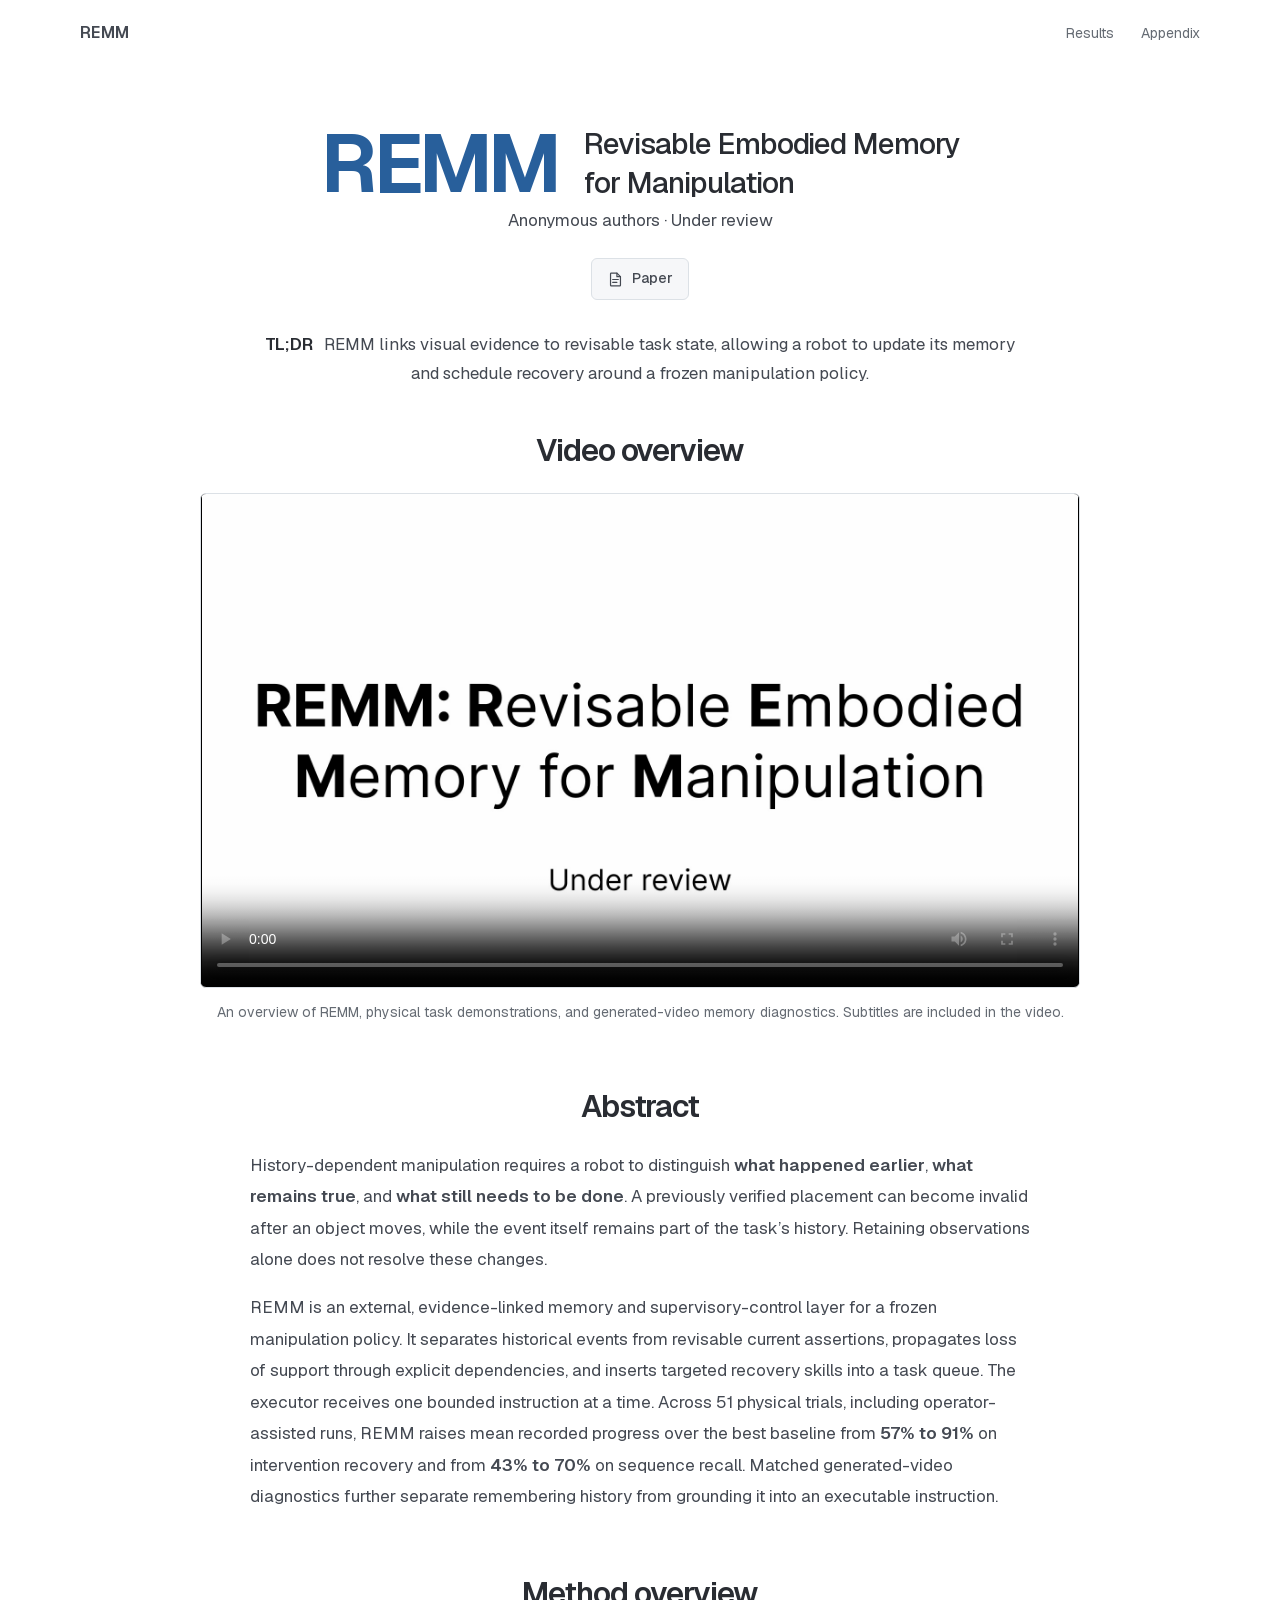
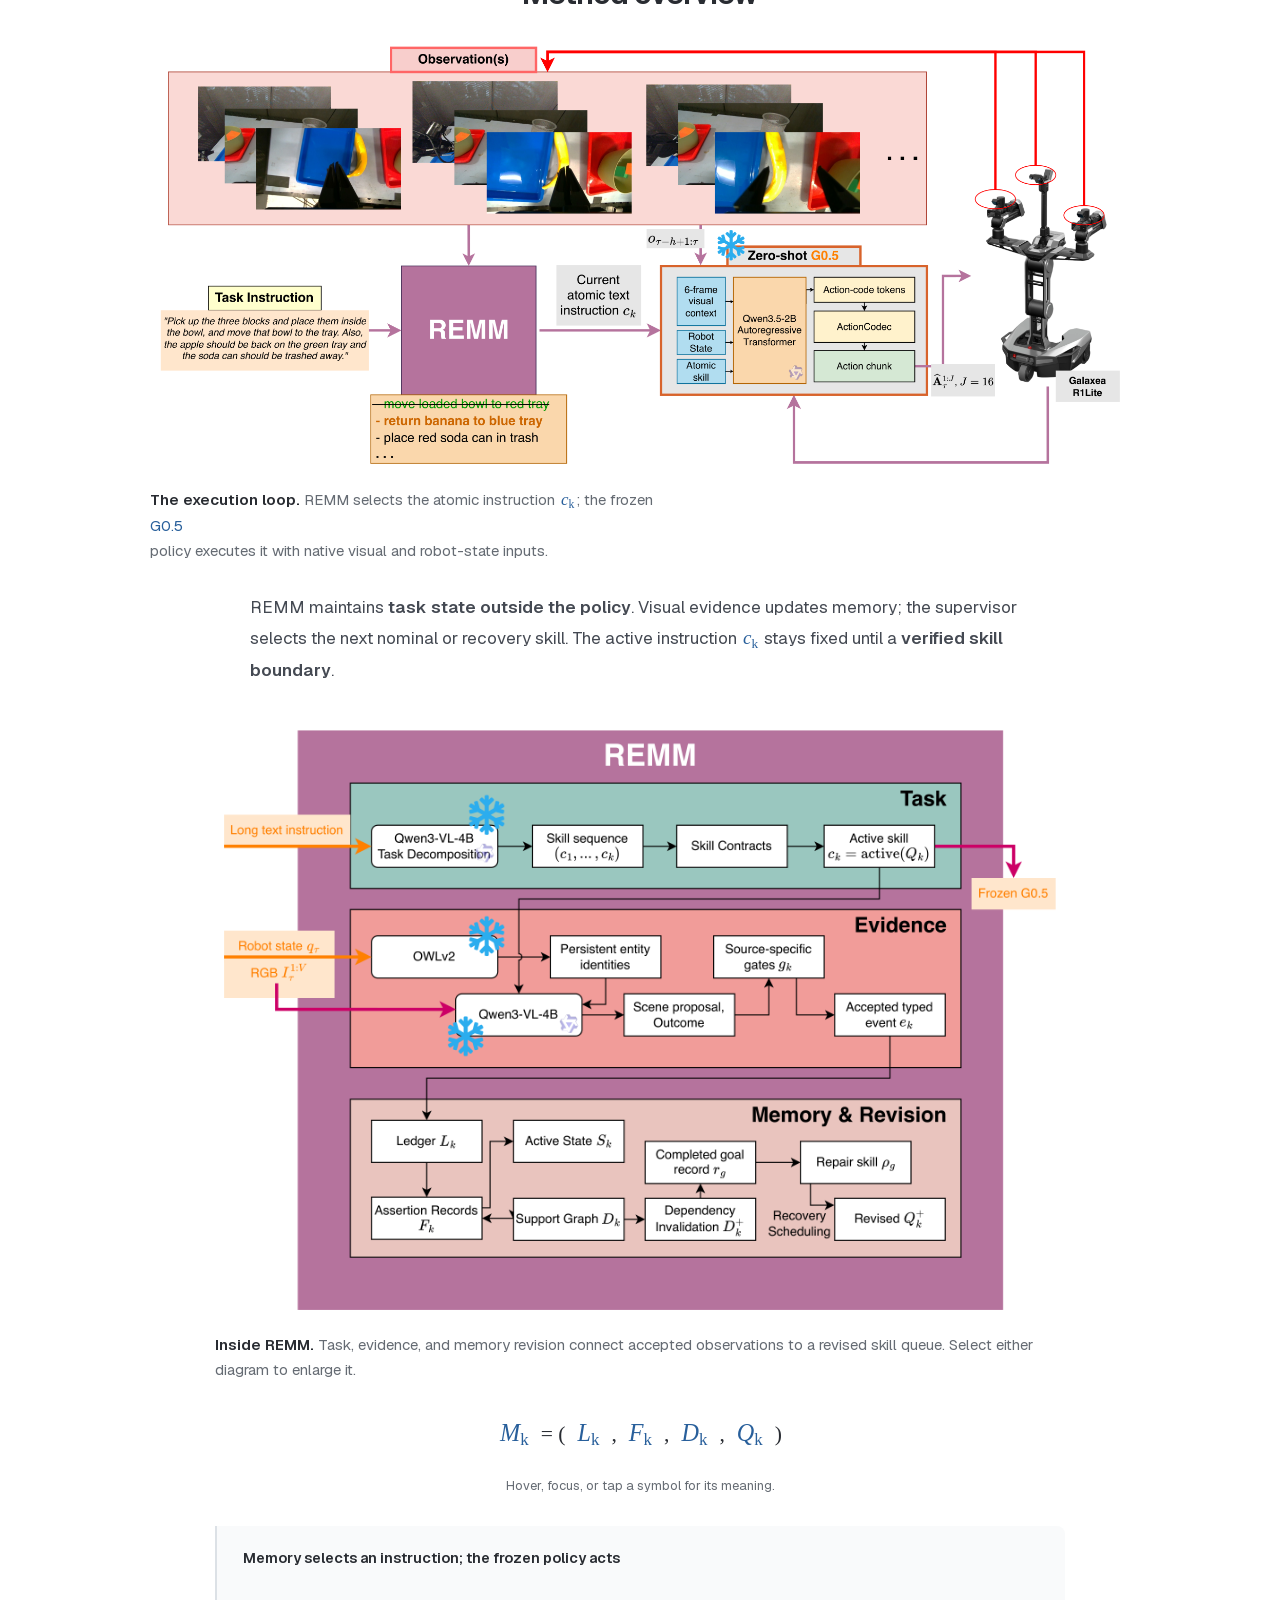
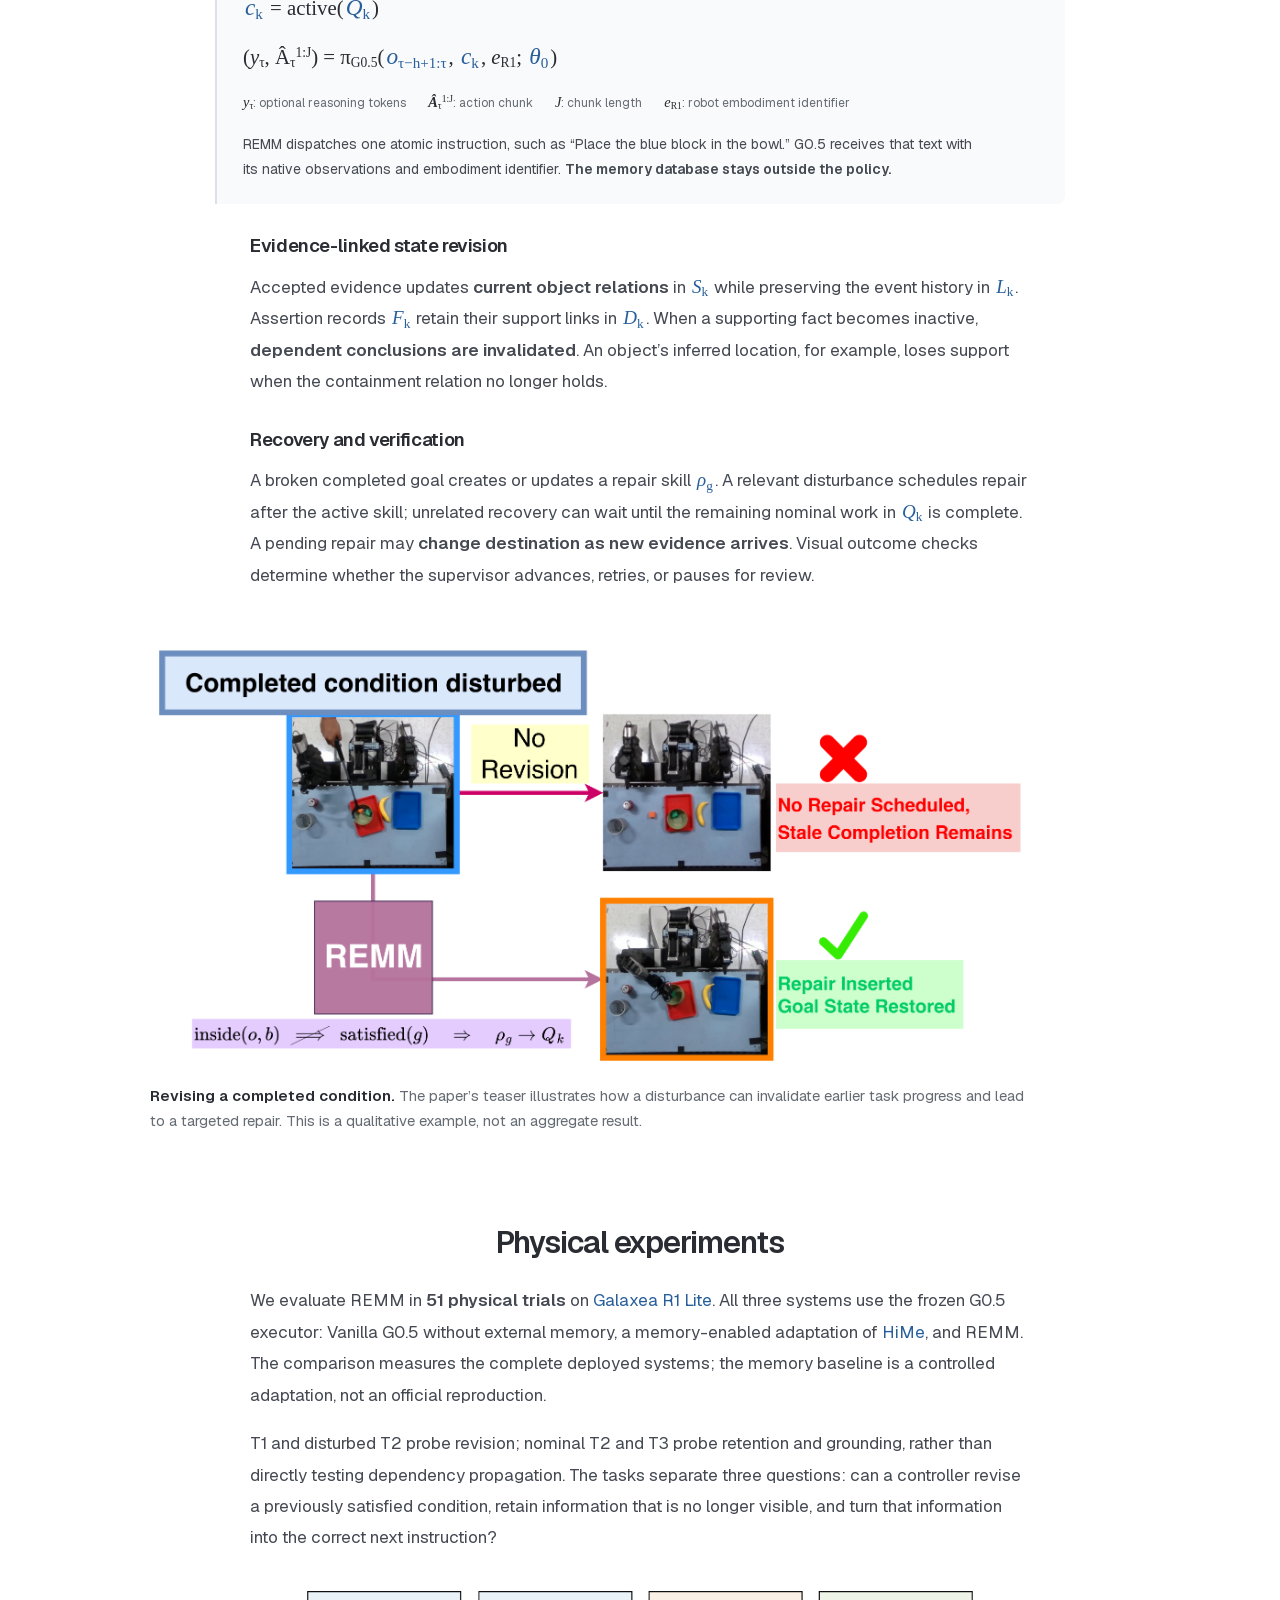
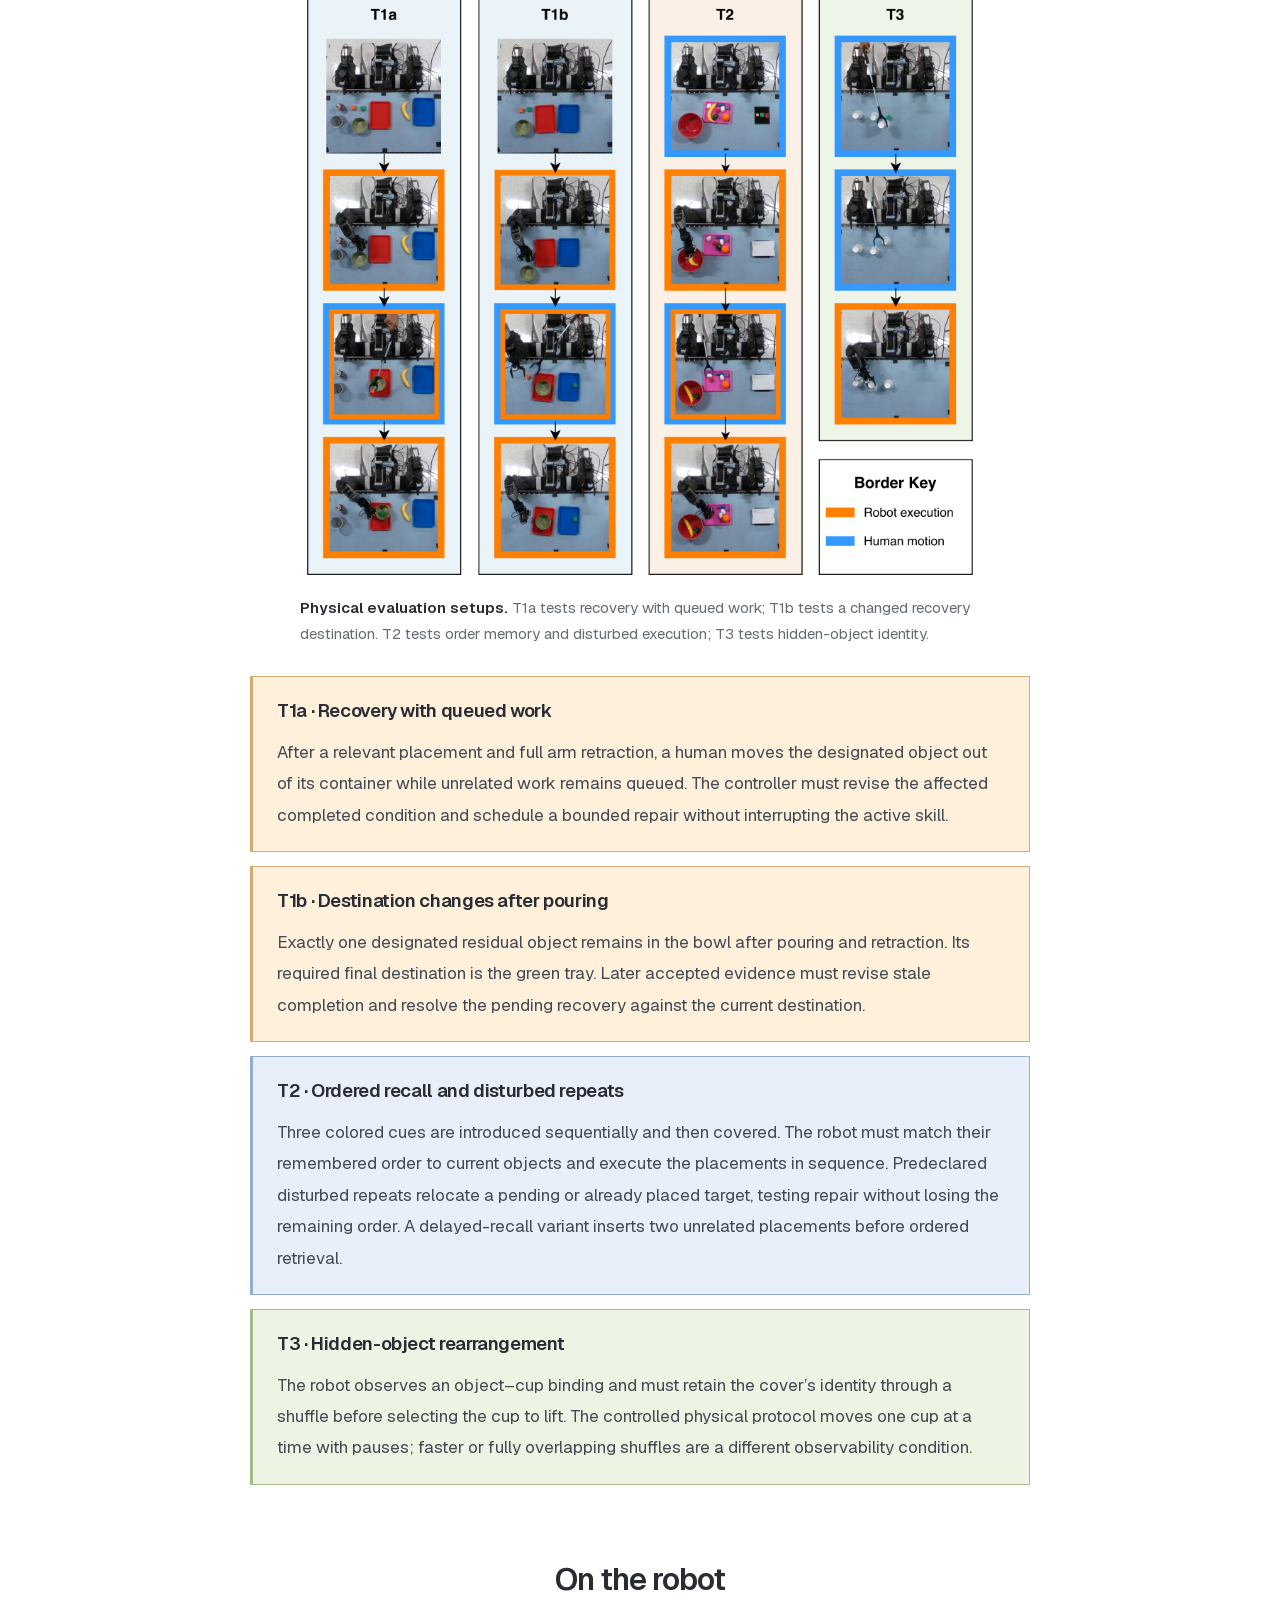
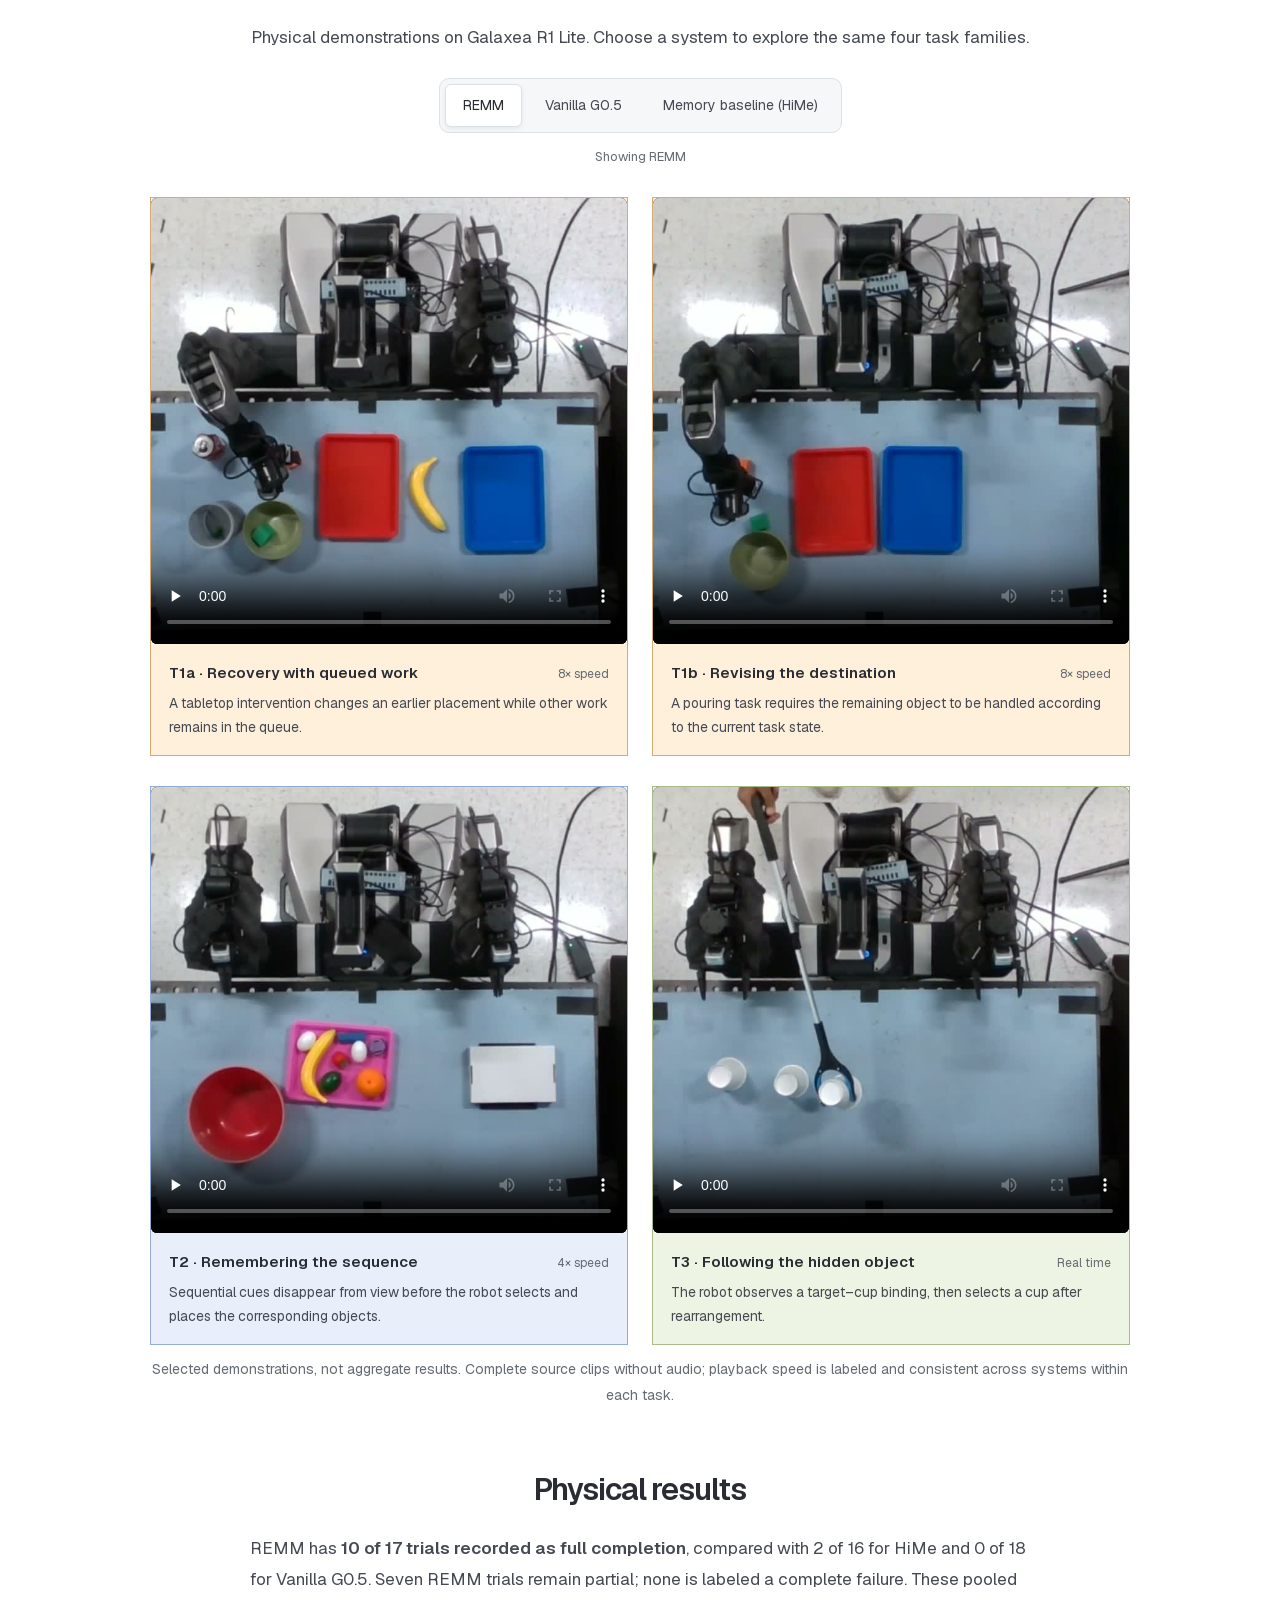
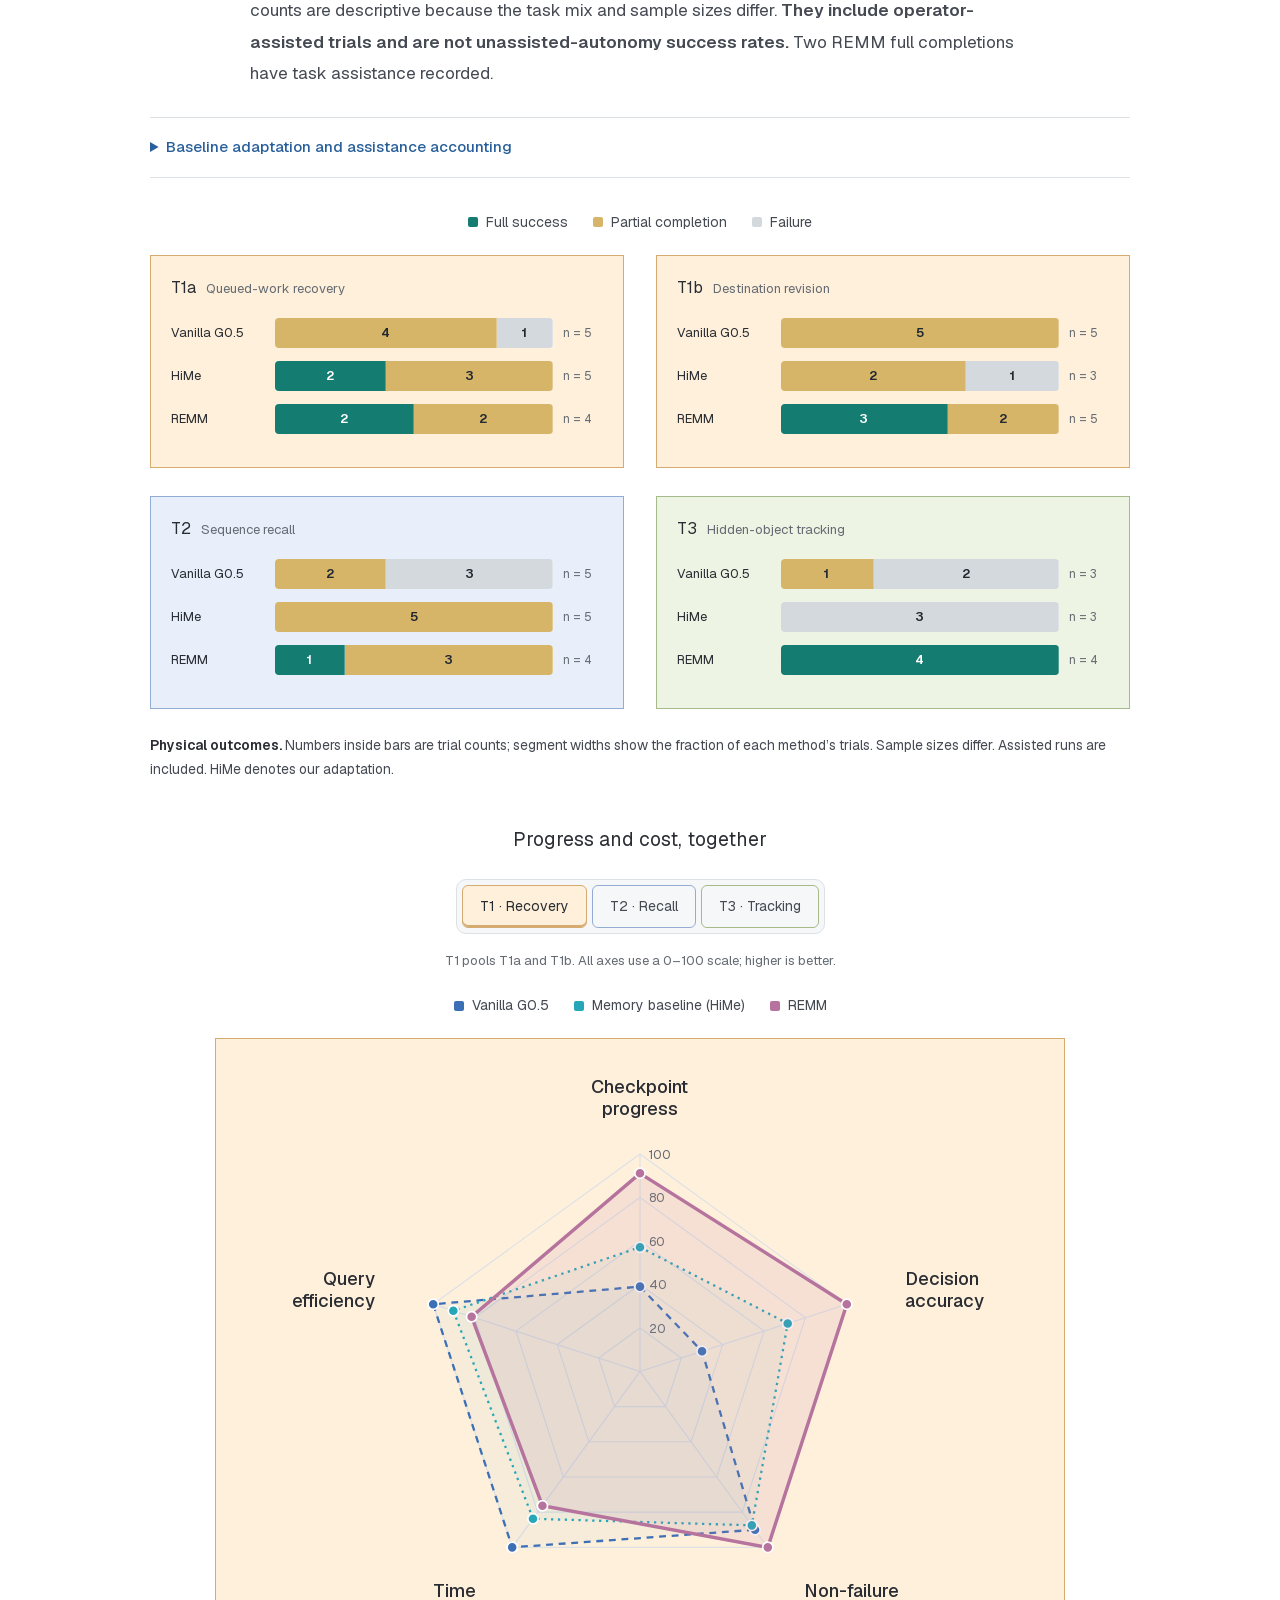
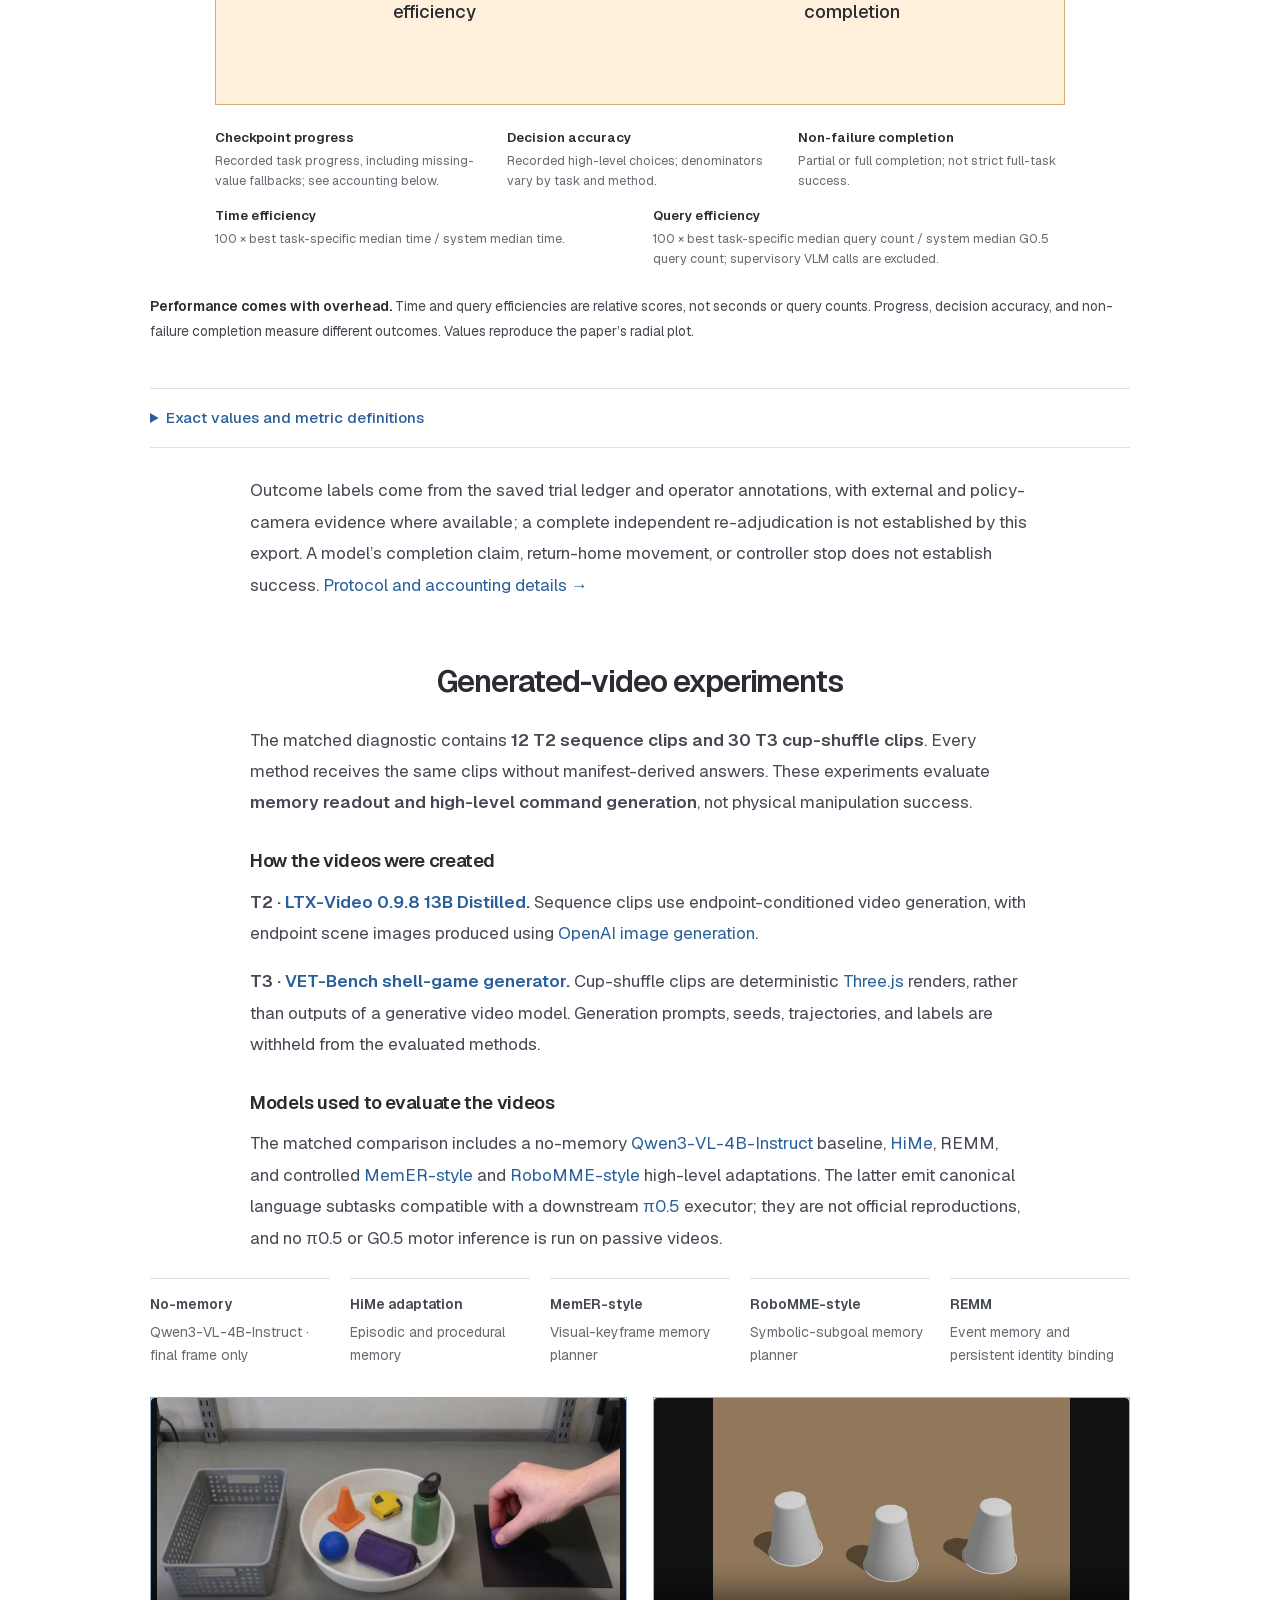
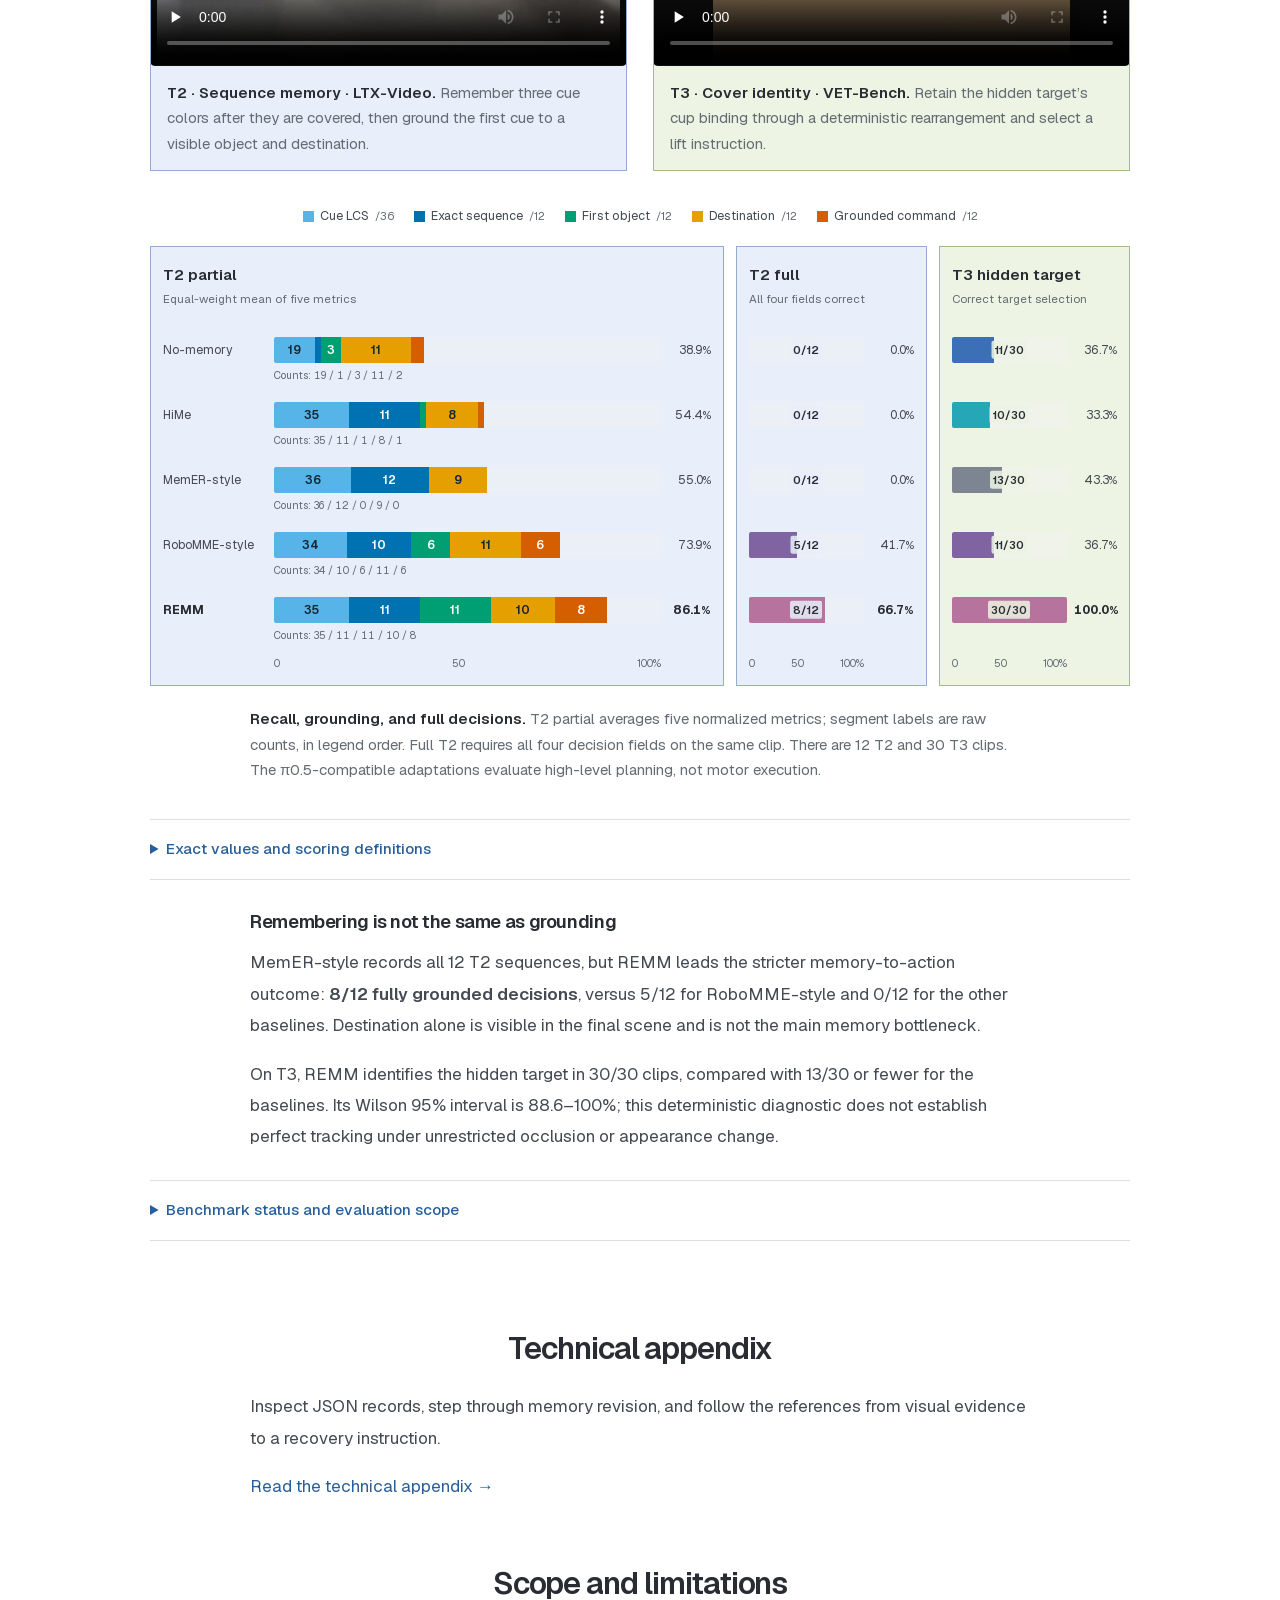
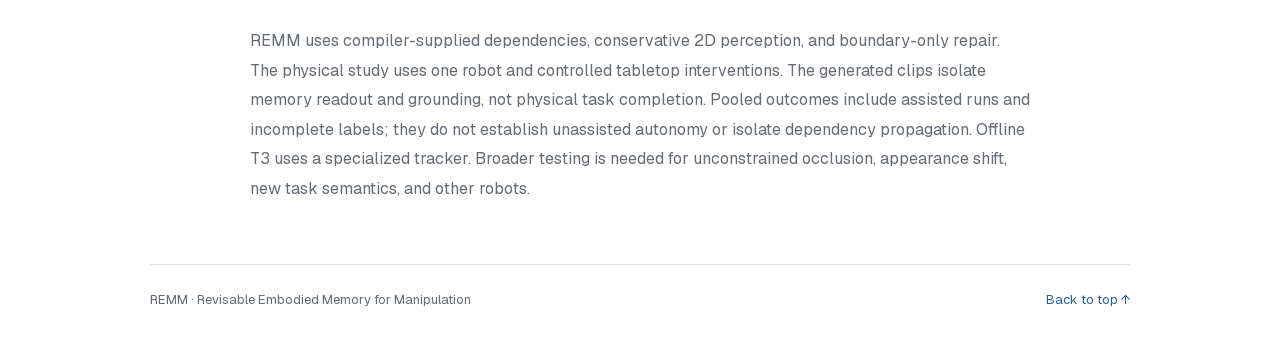
